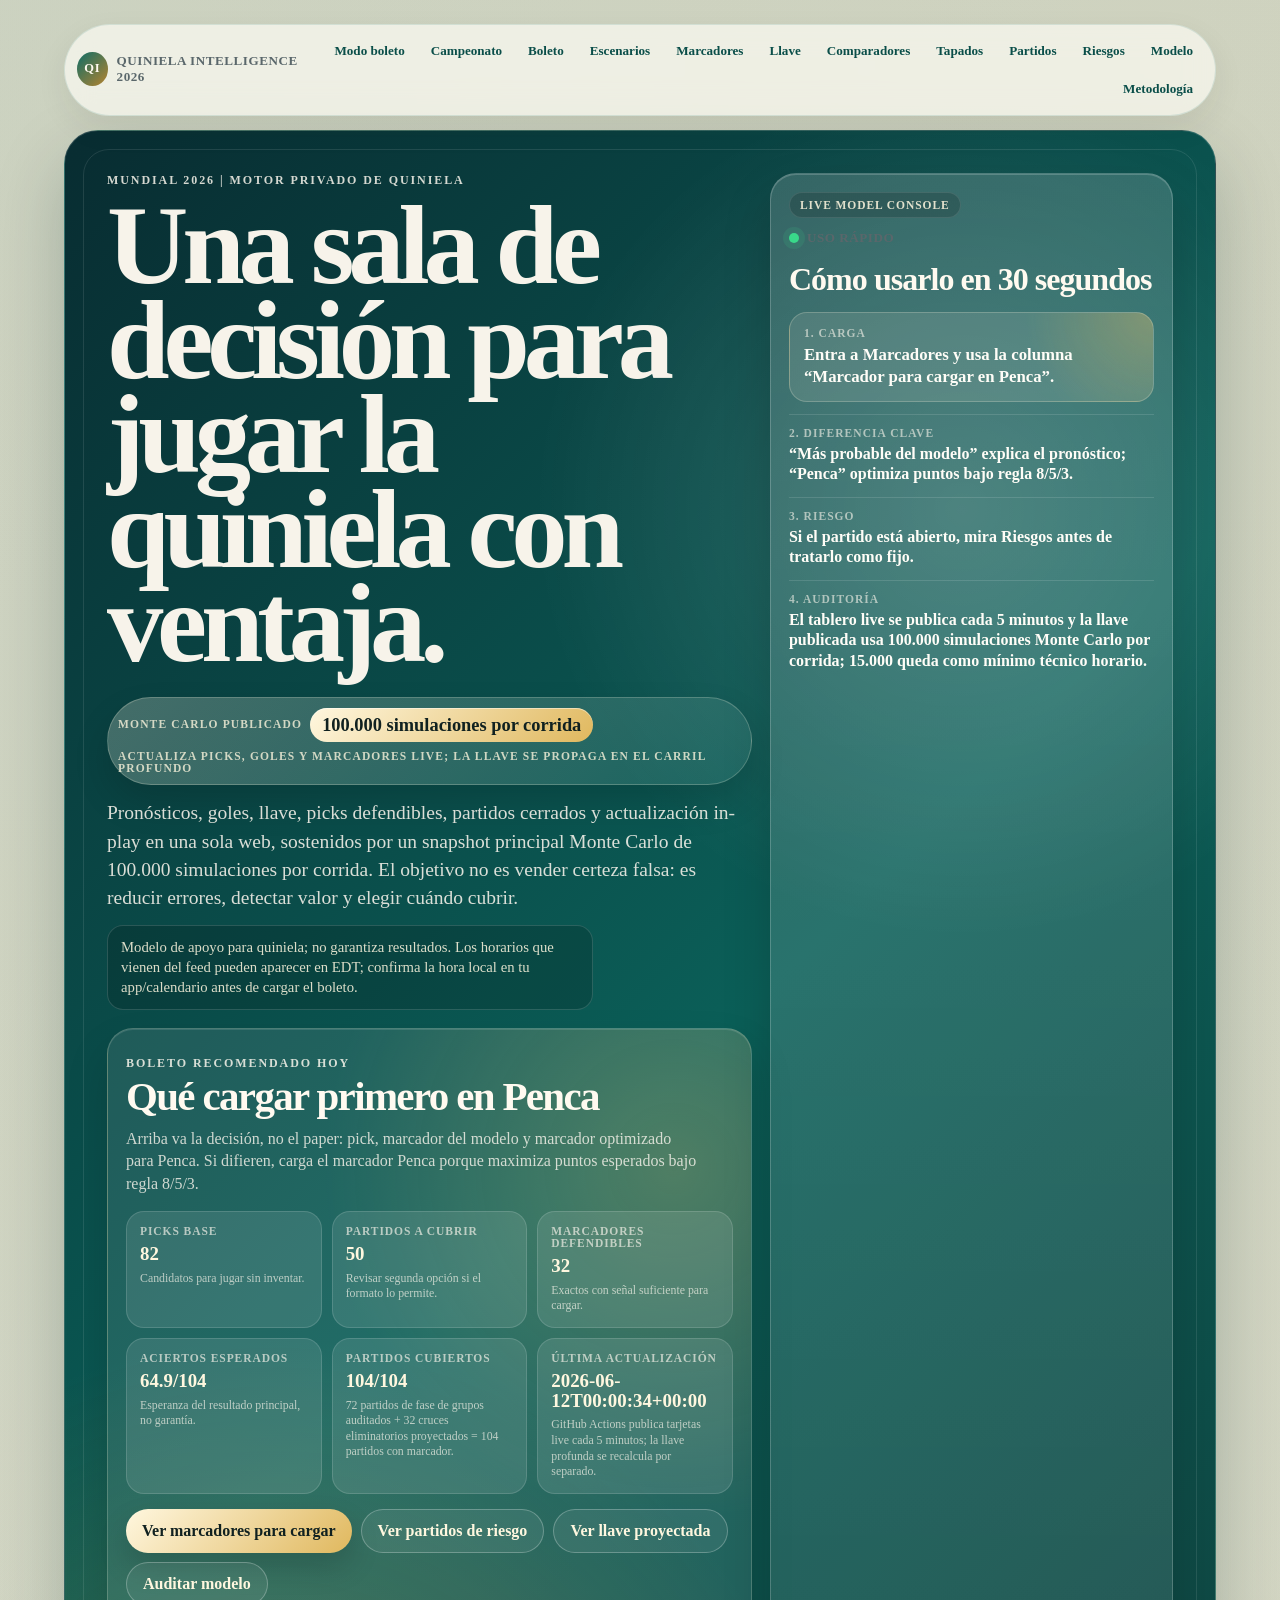
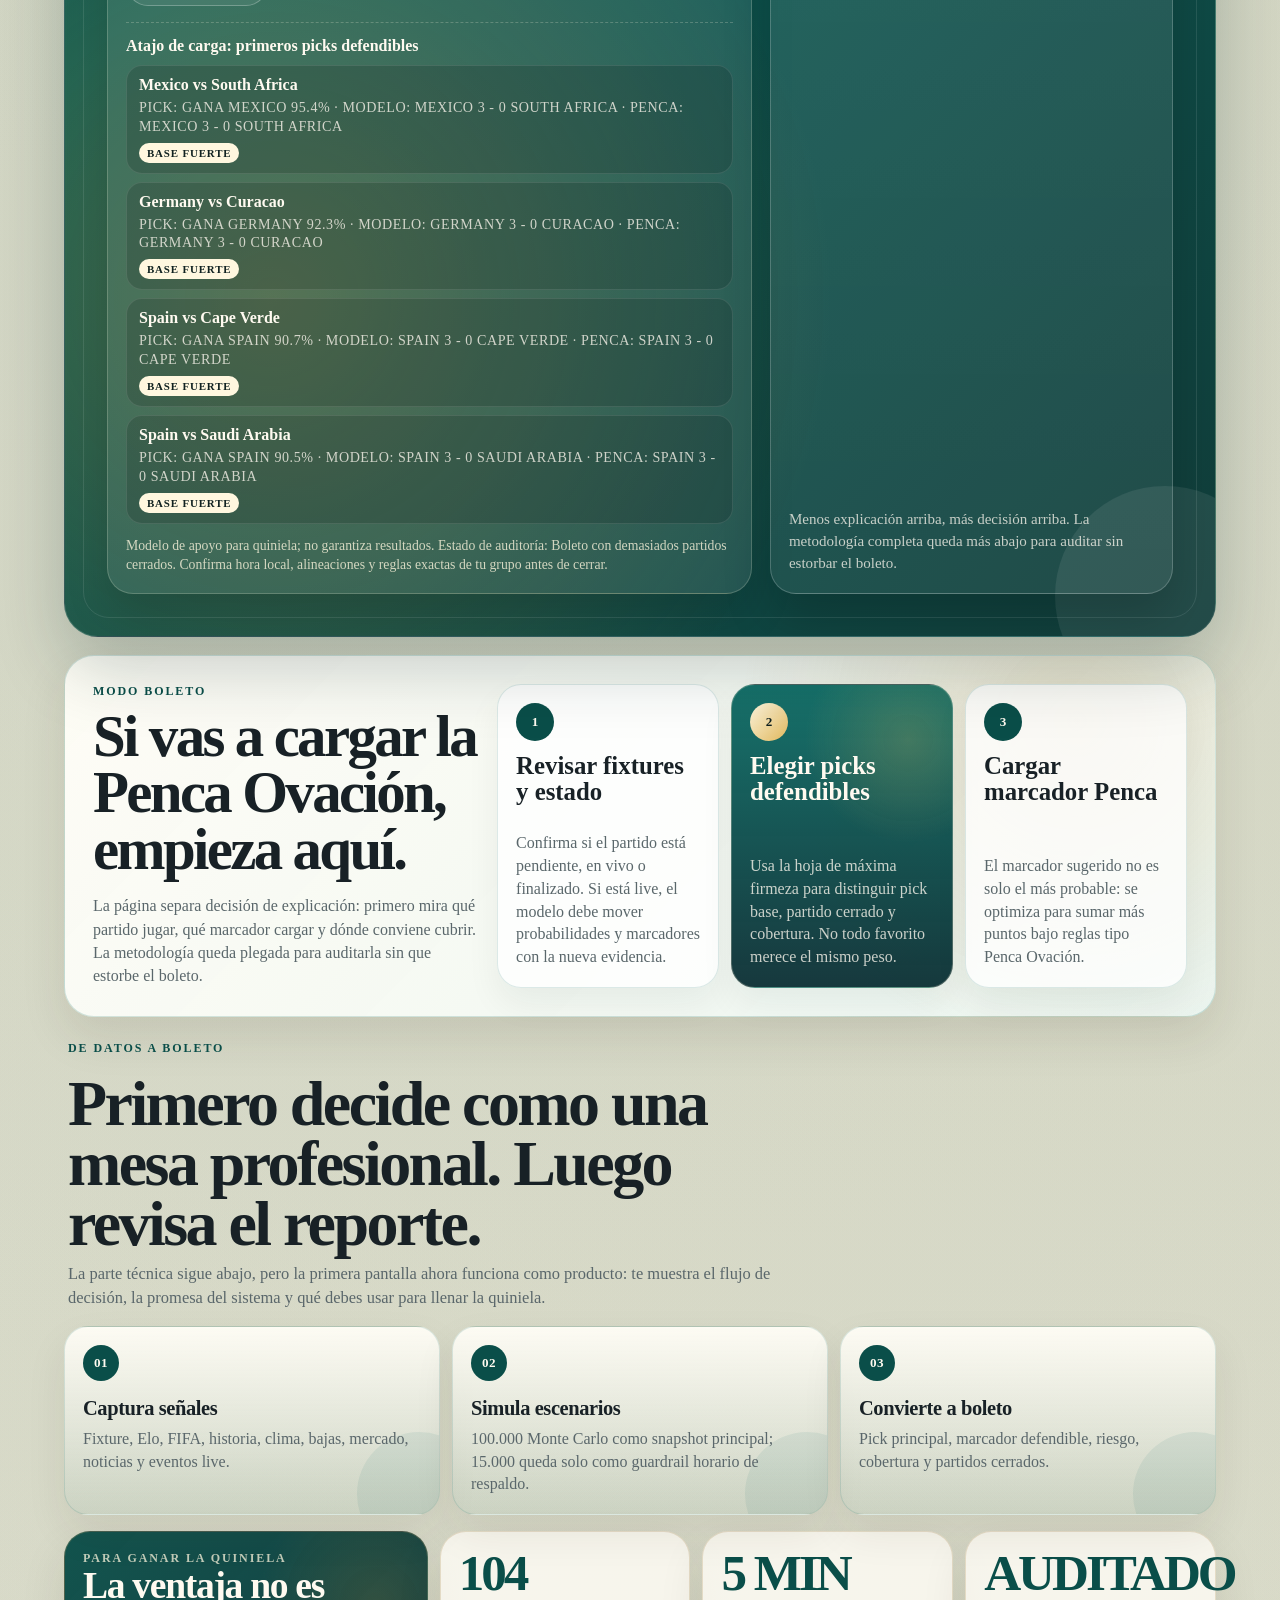
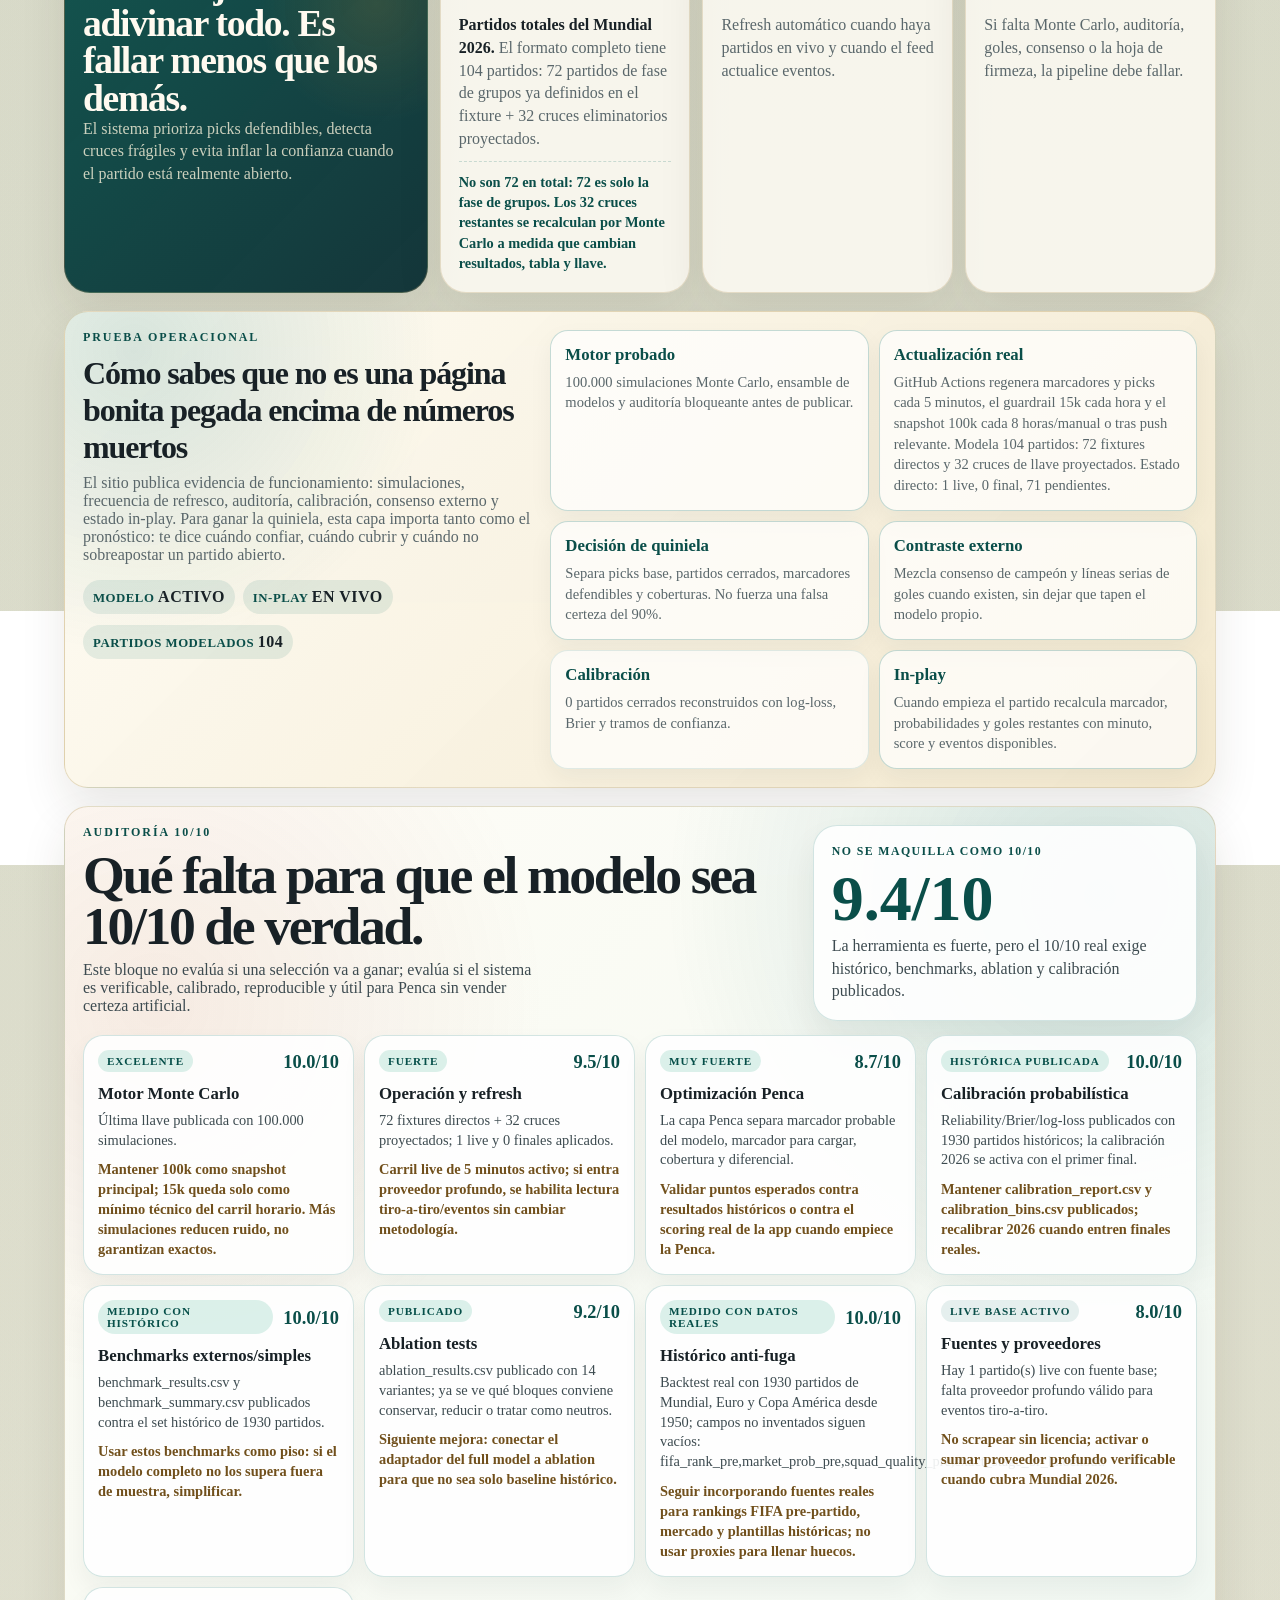
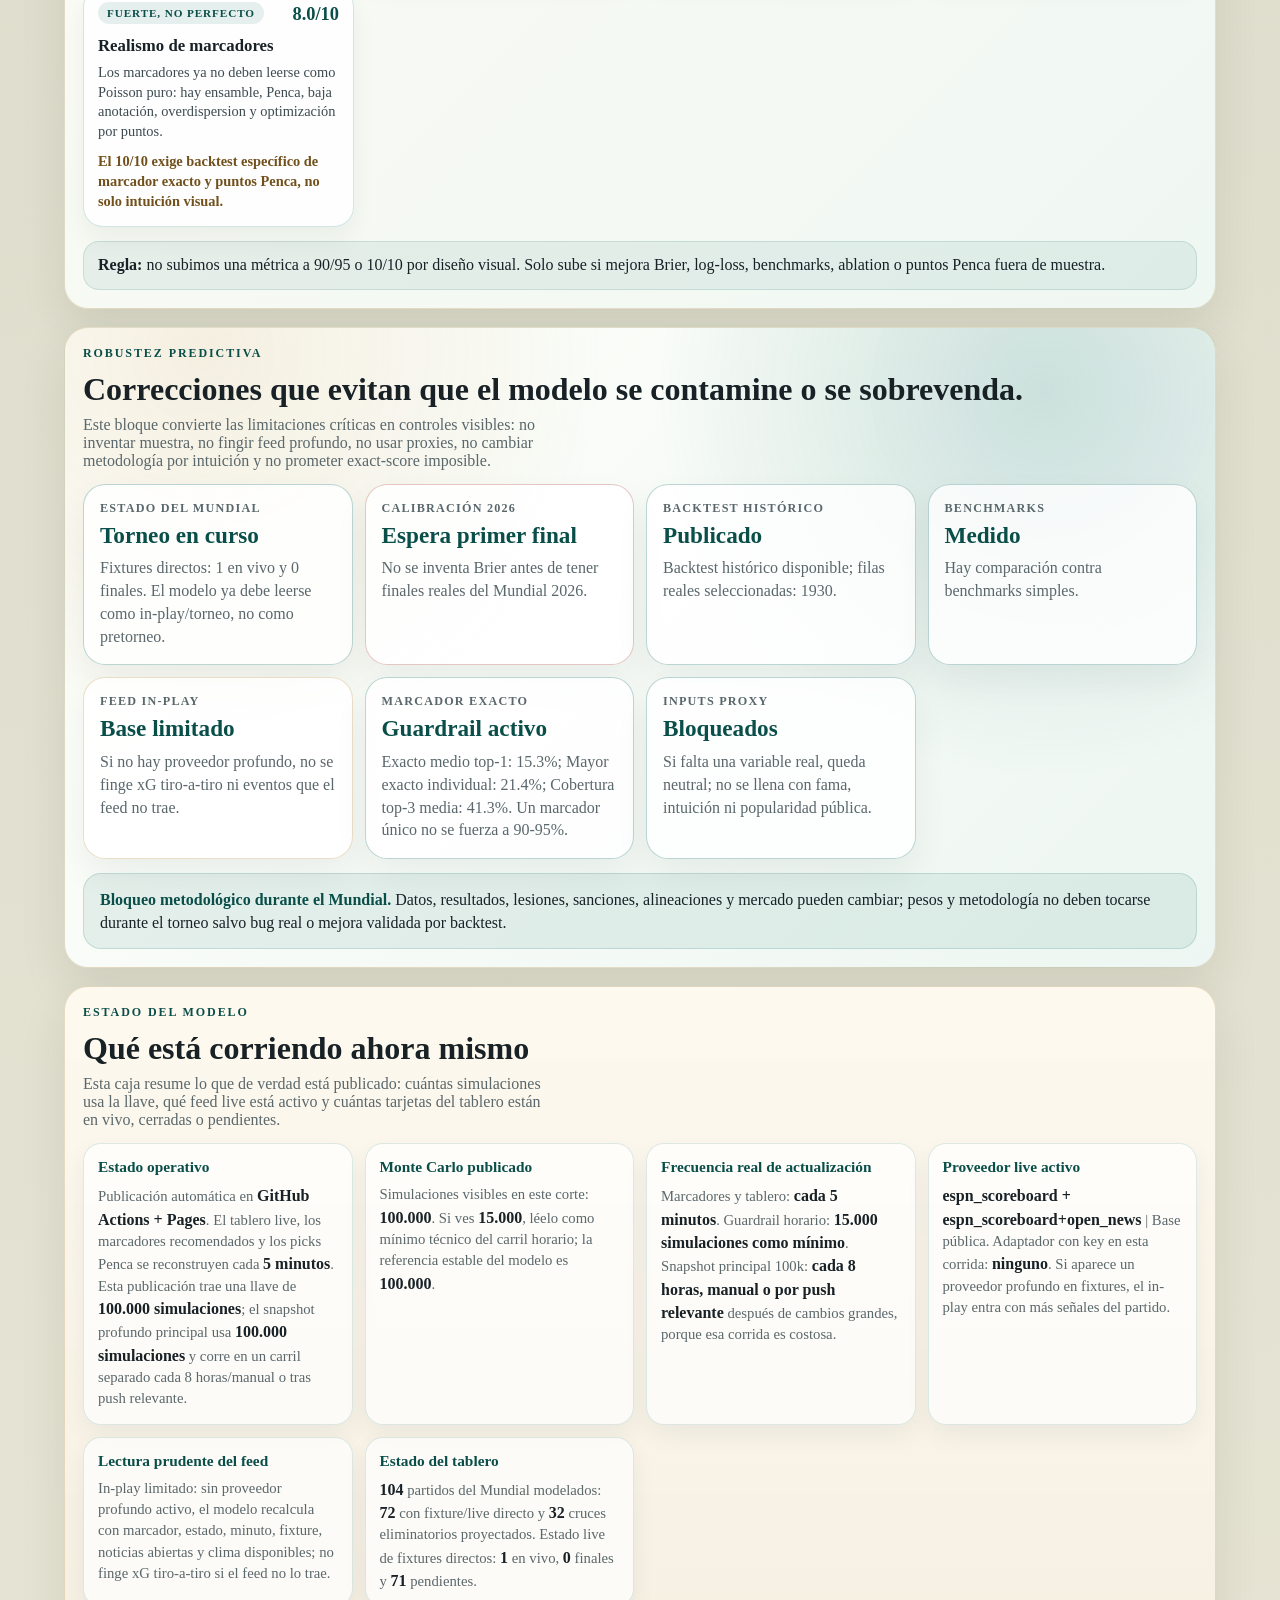
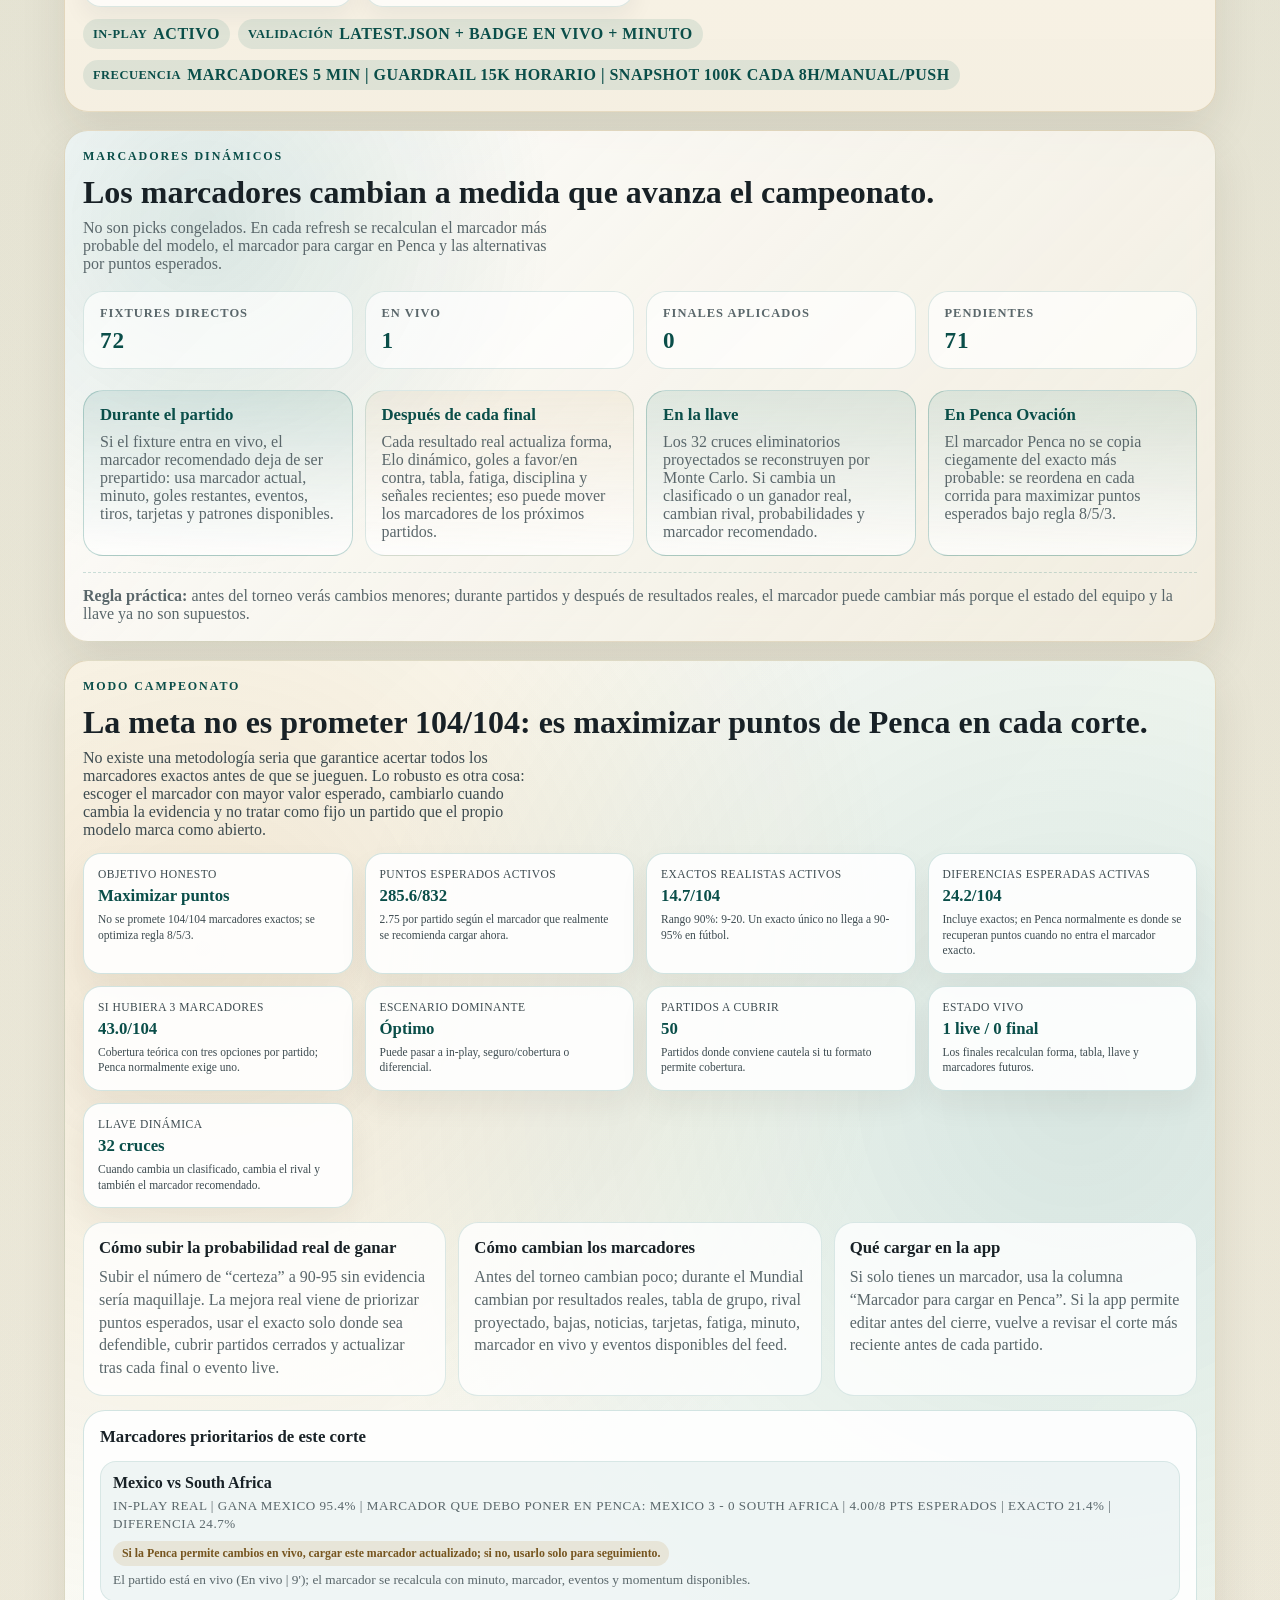
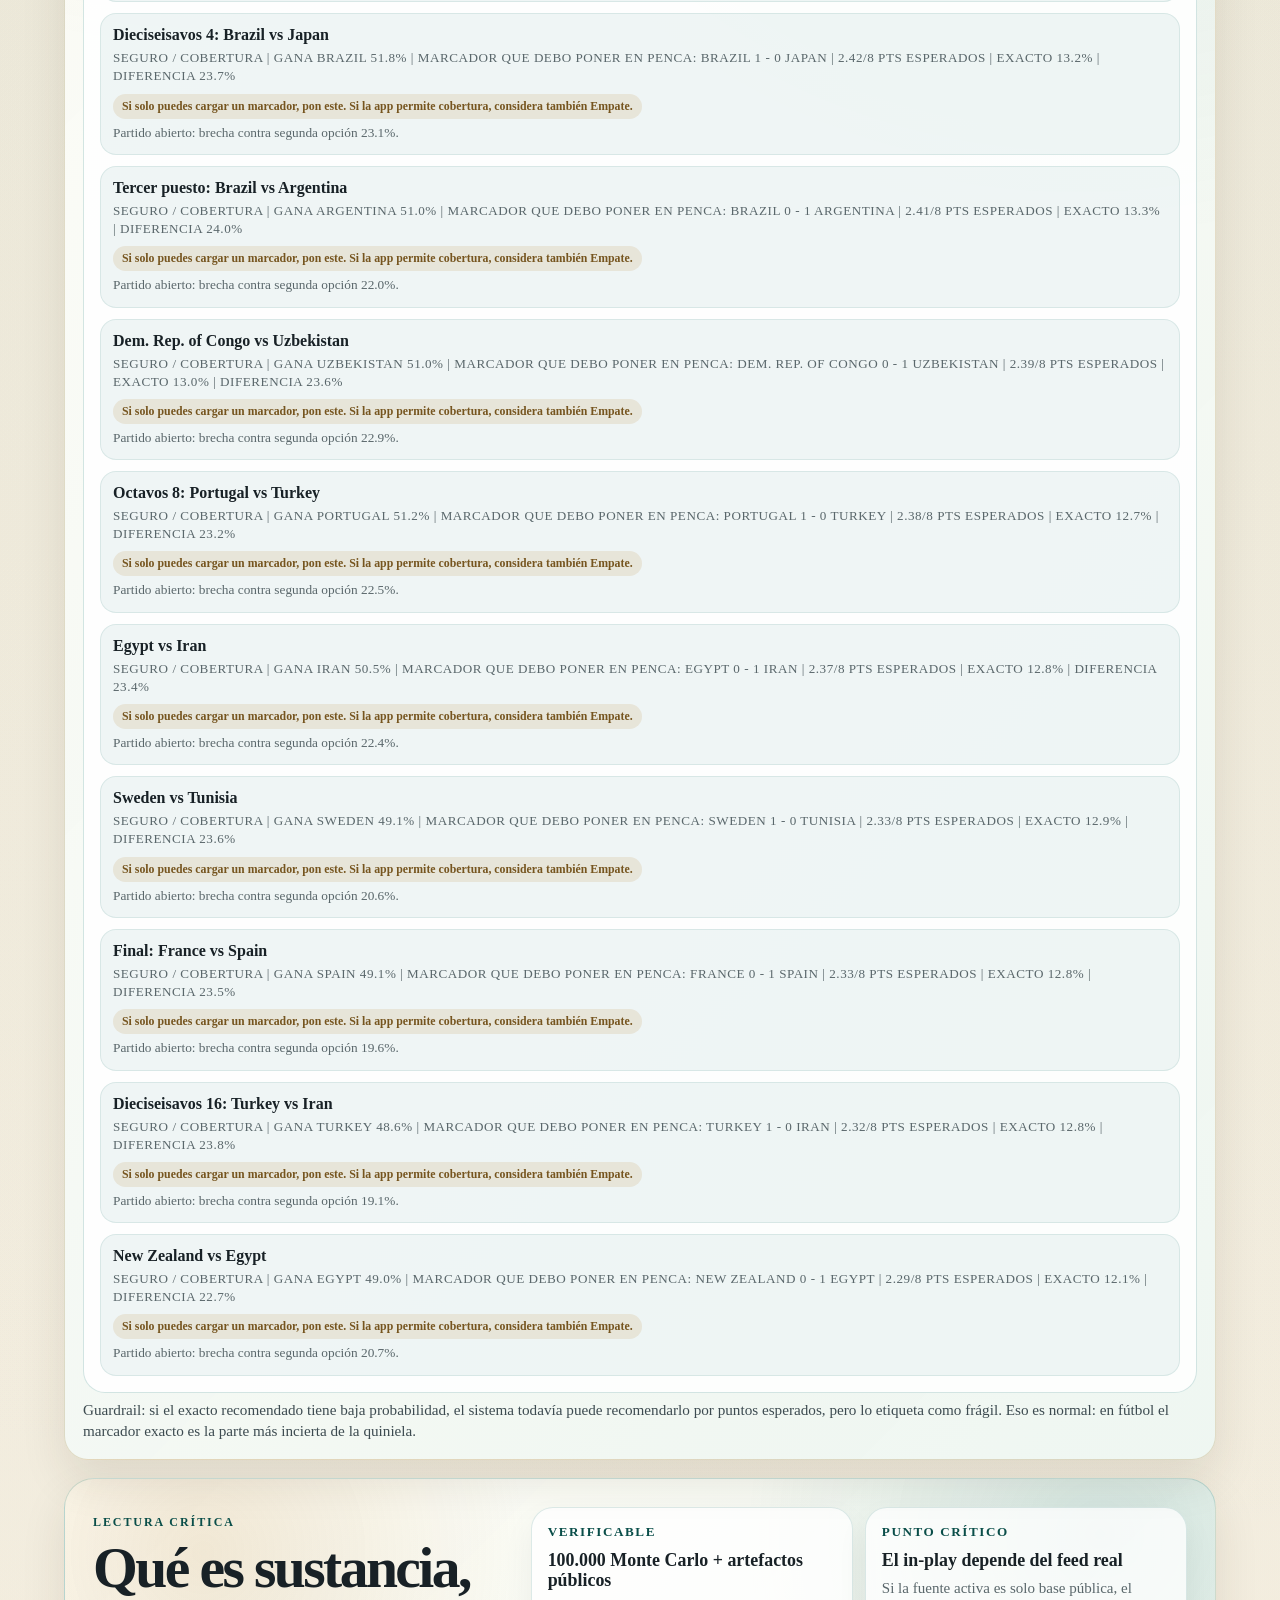
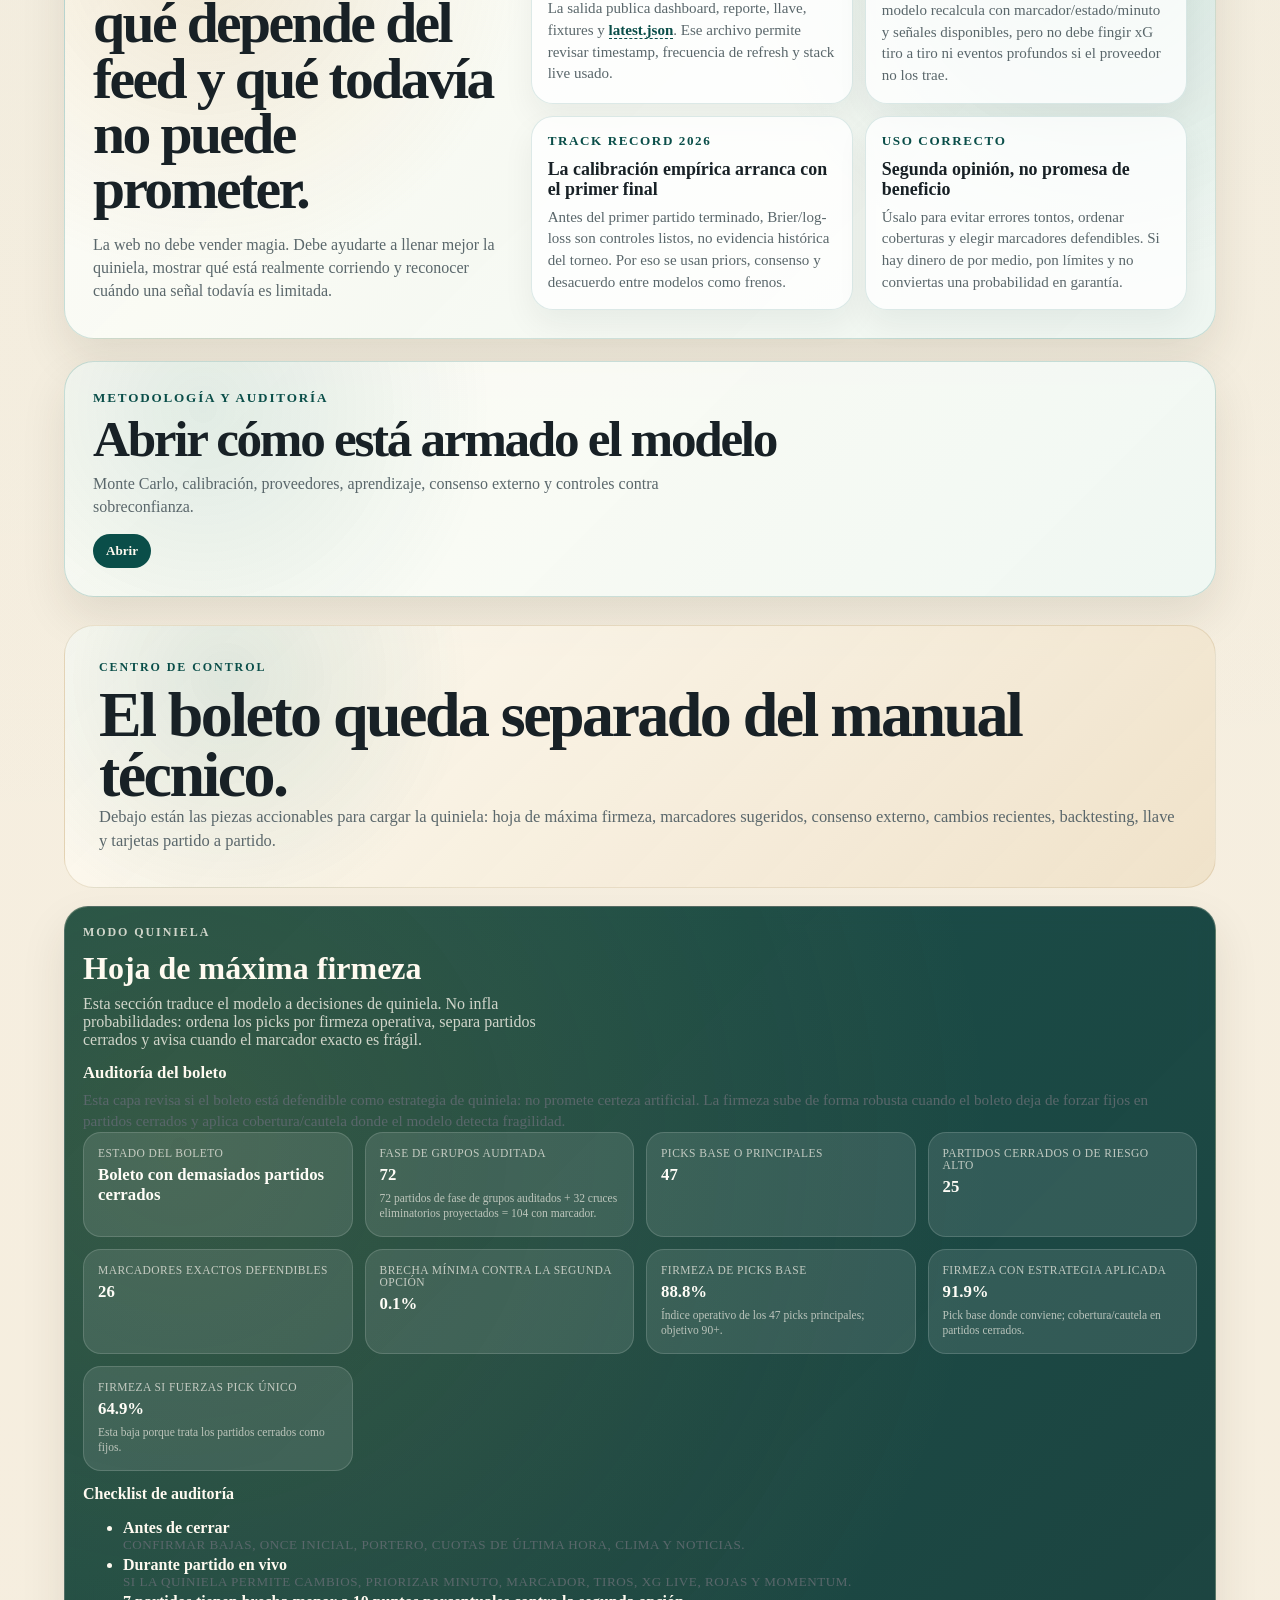
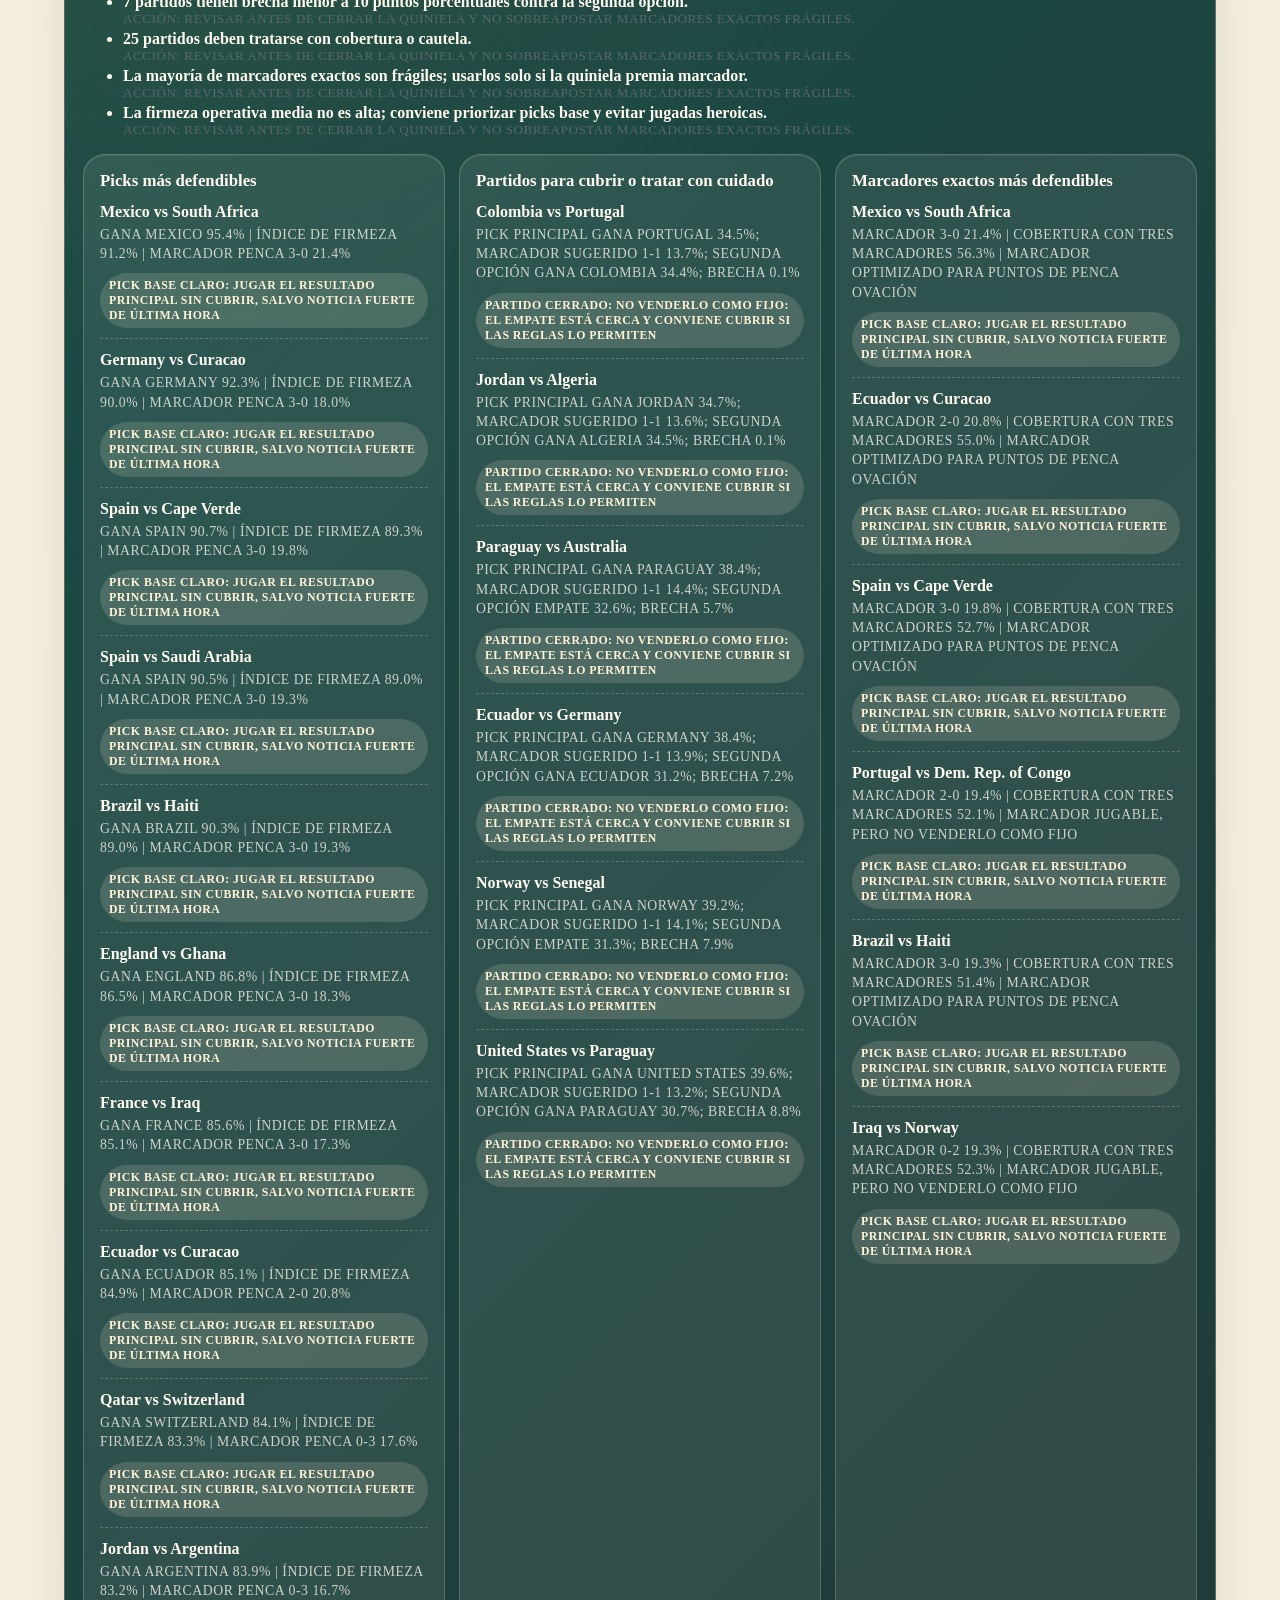
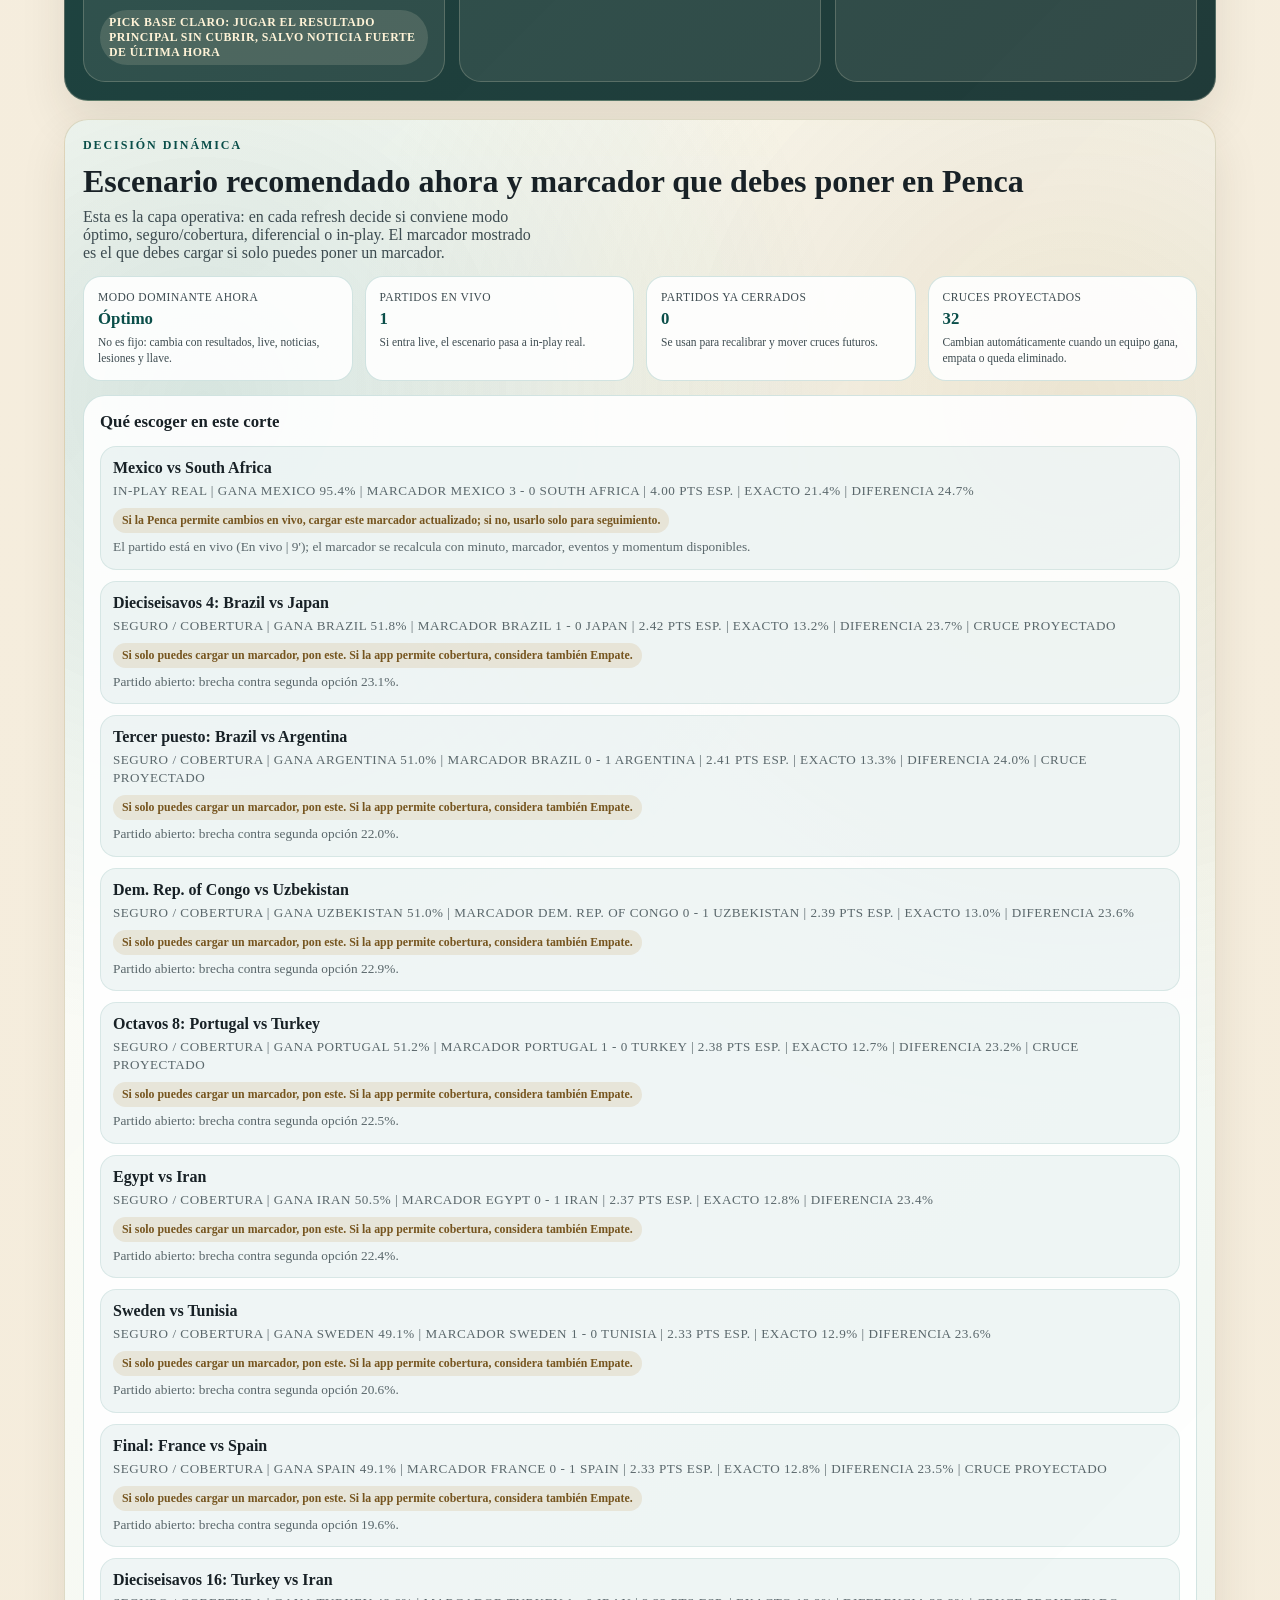
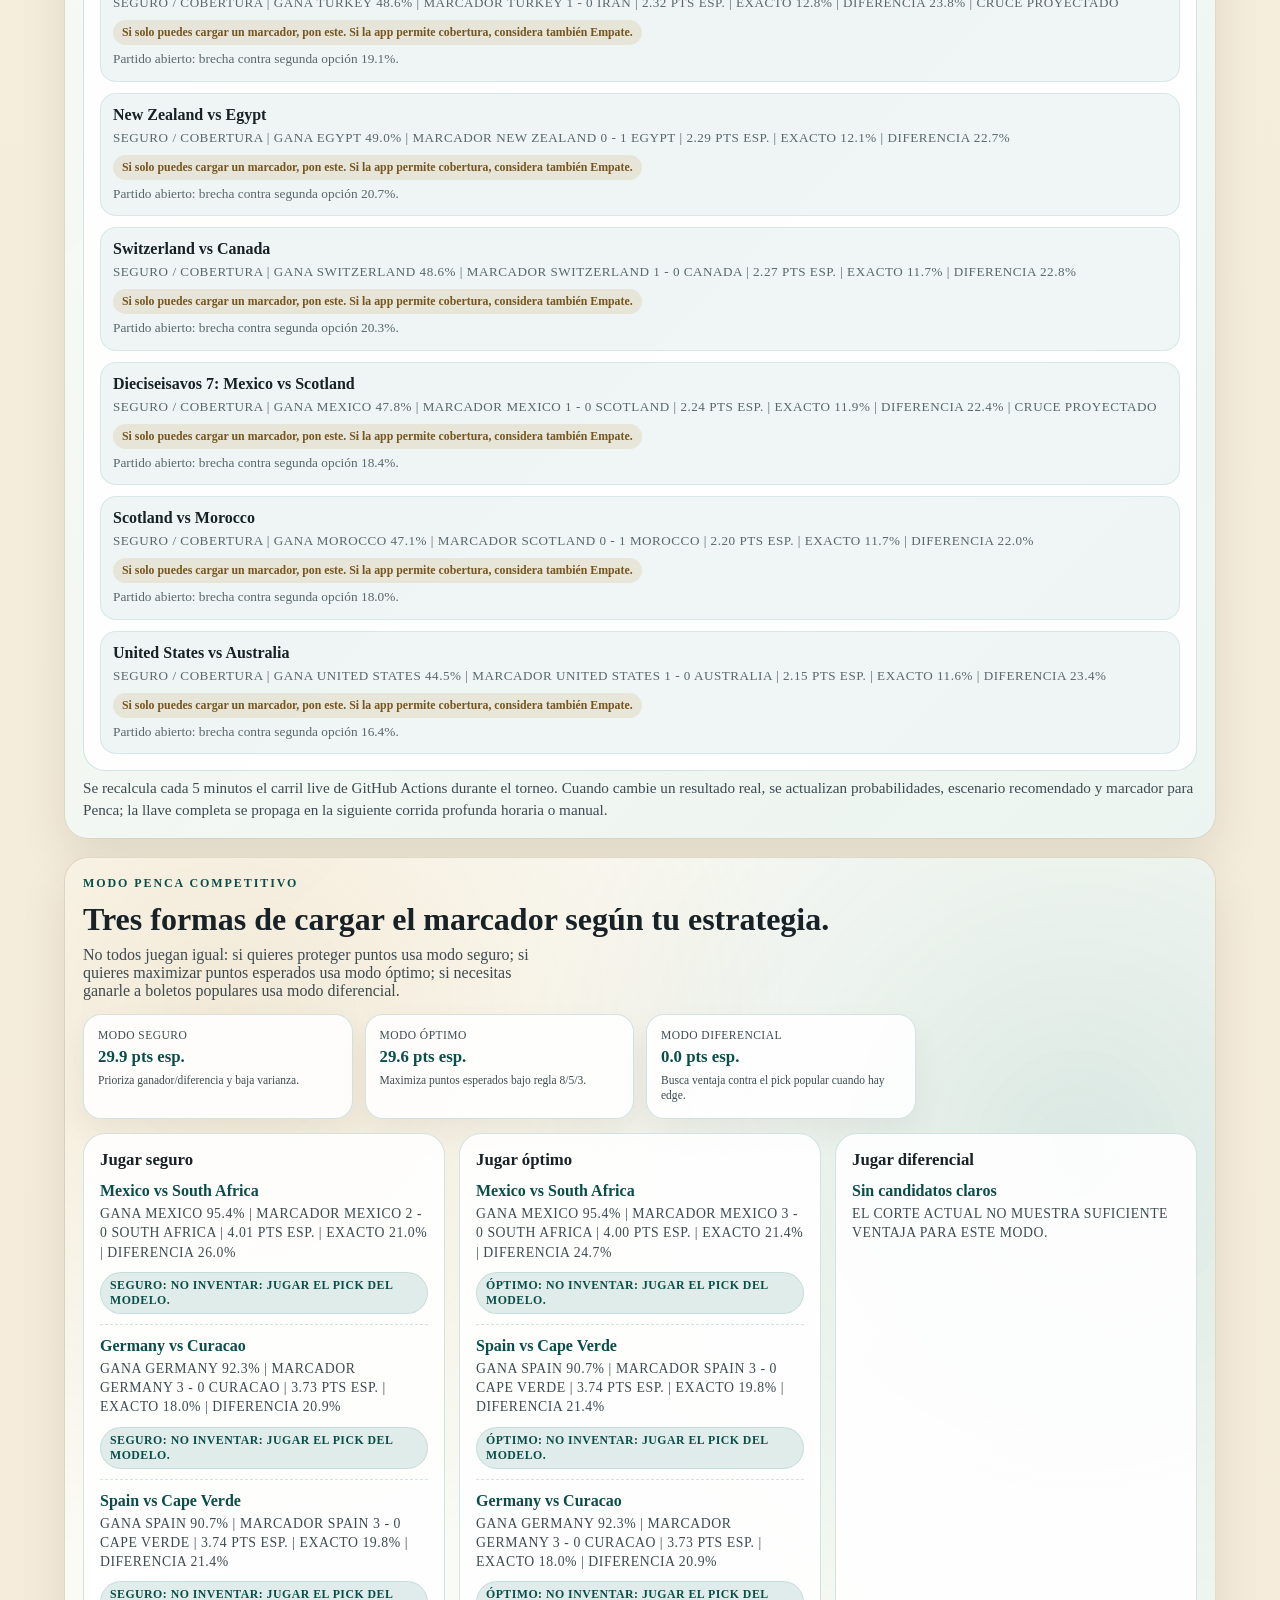
==== mundial_2026/dashboard_actual_2026.html @ 9509516a "Publica evidencia de auditoria y calibracion" ====
<!doctype html>
<html lang="es">
<head>
  <meta charset="utf-8">
  <meta name="viewport" content="width=device-width, initial-scale=1">
  <meta name="dashboard-updated-at" content="2026-06-12T00:00:34+00:00">
  <title>Quiniela Intelligence 2026</title>
  <style>:root {
  --bg: #f4efe2;
  --panel: rgba(255, 253, 246, 0.92);
  --panel-strong: #fffaf0;
  --ink: #182126;
  --muted: #5a676b;
  --line: rgba(184, 160, 109, 0.34);
  --accent: #0f6d66;
  --accent-dark: #0a4e49;
  --accent-soft: rgba(15, 109, 102, 0.10);
  --gold: #b5832f;
  --gold-soft: rgba(181, 131, 47, 0.12);
  --rose: #b0473c;
  --shadow: 0 20px 45px rgba(49, 40, 23, 0.10);
}
* { box-sizing: border-box; }
body {
  margin: 0;
  font-family: "Iowan Old Style", "Palatino Linotype", "Book Antiqua", Georgia, serif;
  color: var(--ink);
  background:
    radial-gradient(circle at top left, rgba(15,109,102,0.16), transparent 24%),
    radial-gradient(circle at top right, rgba(181,131,47,0.14), transparent 22%),
    linear-gradient(180deg, #f8f3e8 0%, #eedfc4 100%);
}
main {
  max-width: 1180px;
  margin: 0 auto;
  padding: 24px 14px 56px;
}
h1, h2, h3, h4 { margin: 0; }
h1 { font-size: clamp(2.2rem, 5vw, 3.6rem); line-height: 0.95; margin-bottom: 10px; }
h2 { font-size: clamp(1.4rem, 3vw, 2rem); }
h3 { font-size: 1.05rem; }
.landing-nav {
  position: sticky;
  top: 12px;
  z-index: 30;
  display: flex;
  justify-content: space-between;
  align-items: center;
  gap: 16px;
  margin-bottom: 14px;
  padding: 10px 12px;
  border: 1px solid rgba(15,109,102,0.12);
  border-radius: 999px;
  background: rgba(255,253,246,0.66);
  box-shadow: 0 12px 32px rgba(49, 40, 23, 0.07);
  backdrop-filter: blur(14px);
}
.brand {
  display: inline-flex;
  align-items: center;
  gap: 9px;
  color: var(--ink);
  font-weight: 900;
  text-decoration: none;
}
.brand-mark {
  display: inline-grid;
  place-items: center;
  width: 34px;
  height: 34px;
  border-radius: 50%;
  color: #fffaf0;
  background: linear-gradient(135deg, var(--accent), var(--gold));
  font-size: 0.78rem;
  letter-spacing: 0.06em;
}
.landing-nav nav {
  display: flex;
  align-items: center;
  gap: 6px;
  flex-wrap: wrap;
  justify-content: flex-end;
}
.landing-nav nav a {
  color: var(--accent-dark);
  text-decoration: none;
  font-size: 0.82rem;
  font-weight: 800;
  border-radius: 999px;
  padding: 8px 10px;
}
.landing-nav nav a:hover {
  background: rgba(15,109,102,0.10);
}
#estado,
#campeonato,
#modelo,
#metodologia,
#lectura-critica,
#boleto,
#escenarios,
#marcadores,
#llave,
#comparadores,
#tapados,
#partidos,
#riesgos {
  scroll-margin-top: 92px;
}
.lede { color: var(--muted); margin: 0; max-width: 60ch; font-size: 1.02rem; }
.lede-tight { color: var(--muted); margin: 8px 0 0; max-width: 58ch; }
.eyebrow {
  margin: 0 0 10px;
  color: var(--accent-dark);
  text-transform: uppercase;
  letter-spacing: 0.16em;
  font-size: 0.75rem;
  font-weight: 700;
}
.panel {
  background: var(--panel);
  border: 1px solid var(--line);
  backdrop-filter: blur(12px);
  border-radius: 24px;
  padding: 18px;
  box-shadow: var(--shadow);
  margin-bottom: 18px;
}
.hero {
  position: relative;
  overflow: hidden;
  background:
    linear-gradient(135deg, rgba(15, 109, 102, 0.94), rgba(10, 78, 73, 0.92)),
    linear-gradient(180deg, #0f6d66 0%, #0a4e49 100%);
  color: #f7f3ea;
  padding: 26px 22px;
}
.landing-hero {
  border-radius: 34px;
  padding: clamp(24px, 4vw, 42px);
  min-height: min(780px, calc(100vh - 130px));
  display: flex;
  align-items: center;
  background:
    radial-gradient(circle at 78% 18%, rgba(255,255,255,0.15), transparent 22%),
    radial-gradient(circle at 18% 84%, rgba(181,131,47,0.34), transparent 28%),
    linear-gradient(135deg, #082c31 0%, #0b5f58 48%, #113c39 100%);
  border: 1px solid rgba(255,255,255,0.16);
  box-shadow: 0 30px 70px rgba(7, 35, 38, 0.22);
}
.hero::after {
  content: "";
  position: absolute;
  inset: auto -60px -70px auto;
  width: 220px;
  height: 220px;
  border-radius: 999px;
  background: rgba(255,255,255,0.08);
}
.landing-hero::before {
  content: "";
  position: absolute;
  inset: 18px;
  border: 1px solid rgba(255,255,255,0.10);
  border-radius: 26px;
  pointer-events: none;
}
.hero .eyebrow,
.hero .lede,
.hero .meta,
.hero .lede-tight {
  color: rgba(247, 243, 234, 0.86);
}
.hero-grid {
  display: grid;
  gap: 18px;
  grid-template-columns: minmax(0, 1.6fr) minmax(280px, 1fr);
  position: relative;
  z-index: 1;
  width: 100%;
}
.hero-copy {
  display: flex;
  flex-direction: column;
  justify-content: center;
}
.landing-hero h1 {
  max-width: 760px;
  font-size: clamp(3.2rem, 8.8vw, 7.2rem);
  letter-spacing: -0.055em;
  line-height: 0.84;
}
.landing-hero .lede {
  max-width: 66ch;
  color: rgba(247, 243, 234, 0.88);
  font-size: clamp(1.03rem, 1.7vw, 1.22rem);
  line-height: 1.45;
}
.mini-disclaimer {
  max-width: 66ch;
  margin: 12px 0 0;
  padding: 11px 13px;
  border-radius: 16px;
  color: rgba(255,247,223,0.86);
  background: rgba(0,0,0,0.16);
  border: 1px solid rgba(255,255,255,0.14);
  line-height: 1.38;
  font-size: 0.92rem;
}
.montecarlo-strip {
  display: flex;
  align-items: center;
  flex-wrap: wrap;
  gap: 8px;
  width: fit-content;
  max-width: 100%;
  margin: 16px 0 14px;
  padding: 10px;
  border-radius: 999px;
  background:
    linear-gradient(135deg, rgba(255,247,223,0.18), rgba(15,109,102,0.18)),
    rgba(255,255,255,0.08);
  border: 1px solid rgba(255,247,223,0.22);
  box-shadow: 0 18px 36px rgba(0,0,0,0.14);
}
.montecarlo-strip span,
.montecarlo-strip em {
  color: rgba(255,247,223,0.78);
  font-size: 0.72rem;
  font-style: normal;
  font-weight: 900;
  letter-spacing: 0.10em;
  text-transform: uppercase;
}
.montecarlo-strip strong {
  border-radius: 999px;
  padding: 8px 12px;
  color: #102120;
  background: linear-gradient(135deg, #fff7df, #e0b85e);
  font-size: clamp(0.94rem, 1.7vw, 1.15rem);
  line-height: 1;
  box-shadow: inset 0 1px 0 rgba(255,255,255,0.45);
}
.hero-actions {
  display: flex;
  flex-wrap: wrap;
  gap: 10px;
  margin-top: 20px;
}
.primary-action,
.secondary-action {
  display: inline-flex;
  align-items: center;
  justify-content: center;
  border-radius: 999px;
  padding: 12px 16px;
  font-weight: 900;
  text-decoration: none;
}
.primary-action {
  color: #102120;
  background: linear-gradient(135deg, #fff7df, #e0b85e);
  box-shadow: 0 14px 30px rgba(0,0,0,0.16);
}
.secondary-action {
  color: #fff7df;
  border: 1px solid rgba(255,255,255,0.26);
  background: rgba(255,255,255,0.07);
}
.summary-grid {
  display: grid;
  gap: 12px;
  grid-template-columns: repeat(2, minmax(0, 1fr));
  margin-top: 18px;
}
.summary-tile {
  background: rgba(255,255,255,0.10);
  border: 1px solid rgba(255,255,255,0.15);
  border-radius: 18px;
  padding: 14px;
}
.summary-tile span {
  color: rgba(247, 243, 234, 0.72);
  font-size: 0.72rem;
  margin-bottom: 6px;
}
.summary-tile strong {
  font-size: 1.05rem;
  color: #fffdf7;
}
.summary-tile small {
  display: block;
  margin-top: 6px;
  color: rgba(247, 243, 234, 0.68);
  font-size: 0.72rem;
  line-height: 1.35;
}
.ticket-snapshot {
  margin-top: 18px;
  border-radius: 26px;
  padding: 18px;
  background:
    radial-gradient(circle at 88% 12%, rgba(224,184,94,0.24), transparent 30%),
    rgba(255,255,255,0.09);
  border: 1px solid rgba(255,247,223,0.20);
  box-shadow: inset 0 1px 0 rgba(255,255,255,0.12), 0 22px 44px rgba(0,0,0,0.14);
}
.ticket-snapshot-head h2 {
  color: #fffaf0;
  letter-spacing: -0.04em;
  font-size: clamp(1.8rem, 3.2vw, 3rem);
}
.ticket-snapshot-head p {
  max-width: 72ch;
  margin: 8px 0 0;
  color: rgba(247,243,234,0.82);
  line-height: 1.42;
}
.ticket-snapshot-grid {
  display: grid;
  gap: 10px;
  grid-template-columns: repeat(3, minmax(0, 1fr));
  margin-top: 15px;
}
.snapshot-tile {
  min-height: 112px;
  border-radius: 18px;
  padding: 13px;
  background: rgba(255,255,255,0.10);
  border: 1px solid rgba(255,255,255,0.14);
}
.snapshot-tile span {
  display: block;
  color: rgba(247,243,234,0.68);
  font-size: 0.72rem;
  font-weight: 900;
  letter-spacing: 0.08em;
  text-transform: uppercase;
  margin-bottom: 7px;
}
.snapshot-tile strong {
  display: block;
  color: #fff7df;
  font-size: 1.18rem;
  line-height: 1.05;
}
.snapshot-tile small {
  display: block;
  margin-top: 7px;
  color: rgba(247,243,234,0.70);
  font-size: 0.74rem;
  line-height: 1.32;
}
.ticket-snapshot-actions {
  display: flex;
  flex-wrap: wrap;
  gap: 9px;
  margin-top: 15px;
}
.ticket-snapshot-list {
  margin-top: 16px;
  padding-top: 14px;
  border-top: 1px dashed rgba(255,247,223,0.22);
}
.ticket-snapshot-list h3 {
  color: #fffaf0;
  font-size: 1rem;
}
.ticket-snapshot-list ul {
  list-style: none;
  padding: 0;
  margin: 10px 0 0;
  display: grid;
  gap: 8px;
}
.ticket-snapshot-list li {
  display: grid;
  gap: 4px;
  padding: 10px 12px;
  border-radius: 16px;
  background: rgba(0,0,0,0.14);
  border: 1px solid rgba(255,255,255,0.10);
}
.ticket-snapshot-list li strong {
  color: #fffaf0;
}
.ticket-snapshot-list li span {
  color: rgba(247,243,234,0.80);
  line-height: 1.34;
  font-size: 0.88rem;
}
.ticket-snapshot-list li em {
  width: fit-content;
  border-radius: 999px;
  padding: 4px 8px;
  color: #102120;
  background: #fff7df;
  font-style: normal;
  font-size: 0.68rem;
  font-weight: 900;
  letter-spacing: 0.08em;
  text-transform: uppercase;
}
.ticket-snapshot-note {
  margin: 13px 0 0;
  color: rgba(255,247,223,0.78);
  line-height: 1.38;
  font-size: 0.86rem;
}
.hero-command-center {
  align-self: stretch;
  display: flex;
  flex-direction: column;
  gap: 12px;
  border-radius: 26px;
  padding: 18px;
  background:
    linear-gradient(180deg, rgba(255,255,255,0.16), rgba(255,255,255,0.07));
  border: 1px solid rgba(255,255,255,0.20);
  box-shadow: inset 0 1px 0 rgba(255,255,255,0.18), 0 24px 48px rgba(0,0,0,0.18);
}
.hero-command-center::before {
  content: "Live model console";
  display: block;
  width: fit-content;
  border-radius: 999px;
  padding: 6px 10px;
  color: rgba(255,247,223,0.86);
  background: rgba(0,0,0,0.16);
  border: 1px solid rgba(255,255,255,0.10);
  font-size: 0.72rem;
  font-weight: 900;
  letter-spacing: 0.08em;
  text-transform: uppercase;
}
.command-topline {
  display: inline-flex;
  align-items: center;
  gap: 8px;
  color: rgba(247,243,234,0.78);
  font-size: 0.76rem;
  font-weight: 900;
  letter-spacing: 0.10em;
  text-transform: uppercase;
}
.live-dot {
  width: 10px;
  height: 10px;
  border-radius: 50%;
  background: #39d98a;
  box-shadow: 0 0 0 6px rgba(57,217,138,0.12);
}
.hero-command-center h2 {
  color: #fffaf0;
  letter-spacing: -0.03em;
}
.command-metric {
  border-top: 1px solid rgba(255,255,255,0.12);
  padding-top: 12px;
}
.command-metric-highlight {
  margin-top: 2px;
  padding: 14px;
  border-top: 0;
  border-radius: 18px;
  background:
    radial-gradient(circle at top right, rgba(224,184,94,0.34), transparent 34%),
    rgba(255,247,223,0.11);
  border: 1px solid rgba(255,247,223,0.22);
}
.command-metric-highlight span {
  color: rgba(255,247,223,0.82);
}
.command-metric-highlight strong {
  color: #fff7df;
  font-size: 1.05rem;
}
.command-metric span {
  display: block;
  color: rgba(247,243,234,0.62);
  font-size: 0.72rem;
  font-weight: 900;
  letter-spacing: 0.09em;
  text-transform: uppercase;
  margin-bottom: 5px;
}
.command-metric strong {
  color: #fffdf7;
  line-height: 1.28;
}
.command-note {
  margin: auto 0 0;
  color: rgba(247,243,234,0.78);
  line-height: 1.45;
  font-size: 0.94rem;
}
.hero-notes {
  display: grid;
  gap: 12px;
}
.landing-showcase {
  margin: 18px 0;
  display: grid;
  gap: 16px;
}
.ticket-mode-panel {
  margin: 18px 0;
  display: grid;
  gap: 16px;
  grid-template-columns: minmax(260px, 0.72fr) minmax(0, 1.28fr);
  align-items: stretch;
  padding: clamp(18px, 3vw, 28px);
  border-radius: 30px;
  background:
    radial-gradient(circle at 88% 18%, rgba(181,131,47,0.20), transparent 32%),
    linear-gradient(135deg, rgba(255,253,246,0.98), rgba(236,247,243,0.95));
  border: 1px solid rgba(15,109,102,0.18);
  box-shadow: var(--shadow);
}
.ticket-mode-copy {
  display: flex;
  flex-direction: column;
  justify-content: center;
}
.ticket-mode-copy h2 {
  letter-spacing: -0.045em;
  line-height: 0.96;
  font-size: clamp(2rem, 4.6vw, 4.4rem);
}
.ticket-mode-copy p:last-child {
  color: var(--muted);
  line-height: 1.46;
  margin-bottom: 0;
}
.ticket-mode-grid {
  display: grid;
  gap: 12px;
  grid-template-columns: repeat(3, minmax(0, 1fr));
}
.ticket-step {
  min-height: 230px;
  display: flex;
  flex-direction: column;
  gap: 12px;
  border-radius: 24px;
  padding: 18px;
  text-decoration: none;
  color: var(--ink);
  background: rgba(255,255,255,0.78);
  border: 1px solid rgba(15,109,102,0.14);
  box-shadow: 0 16px 34px rgba(20, 42, 38, 0.06);
  transition: transform 160ms ease, box-shadow 160ms ease, border-color 160ms ease;
}
.ticket-step:hover {
  transform: translateY(-2px);
  border-color: rgba(15,109,102,0.30);
  box-shadow: 0 22px 44px rgba(20, 42, 38, 0.10);
}
.ticket-step-primary {
  background:
    radial-gradient(circle at 80% 18%, rgba(224,184,94,0.22), transparent 34%),
    linear-gradient(180deg, rgba(15,109,102,0.97), rgba(8,44,49,0.94));
  color: #fffaf0;
  border-color: rgba(255,243,215,0.24);
}
.ticket-step span {
  display: inline-grid;
  place-items: center;
  width: 38px;
  height: 38px;
  border-radius: 999px;
  margin: 0;
  color: #fffaf0;
  background: var(--accent-dark);
  font-weight: 900;
  text-transform: none;
  letter-spacing: 0;
}
.ticket-step-primary span {
  color: #102120;
  background: linear-gradient(135deg, #fff7df, #e0b85e);
}
.ticket-step strong {
  display: block;
  font-size: clamp(1.18rem, 2vw, 1.55rem);
  line-height: 1.05;
}
.ticket-step p {
  margin: auto 0 0;
  color: var(--muted);
  line-height: 1.42;
}
.ticket-step-primary p {
  color: rgba(255,250,240,0.78);
}
.showcase-copy {
  display: grid;
  gap: 8px;
  max-width: 760px;
  padding: 6px 4px 0;
}
.showcase-copy h2,
.dashboard-gateway h2 {
  letter-spacing: -0.04em;
  font-size: clamp(2rem, 5vw, 4.2rem);
  line-height: 0.94;
}
.showcase-copy p:last-child,
.dashboard-gateway p:last-child {
  margin: 0;
  color: var(--muted);
  line-height: 1.45;
  font-size: 1.03rem;
}
.decision-flow {
  display: grid;
  gap: 12px;
  grid-template-columns: repeat(3, minmax(0, 1fr));
}
.decision-flow article {
  position: relative;
  overflow: hidden;
  min-height: 170px;
  border-radius: 24px;
  padding: 18px;
  background:
    linear-gradient(180deg, rgba(255,253,246,0.94), rgba(15,109,102,0.06));
  border: 1px solid rgba(15,109,102,0.14);
  box-shadow: 0 18px 40px rgba(49, 40, 23, 0.08);
}
.decision-flow article::after {
  content: "";
  position: absolute;
  right: -42px;
  bottom: -42px;
  width: 124px;
  height: 124px;
  border-radius: 50%;
  background: rgba(15,109,102,0.08);
}
.decision-flow span {
  display: inline-grid;
  place-items: center;
  width: 36px;
  height: 36px;
  border-radius: 50%;
  color: #fffaf0;
  background: var(--accent-dark);
  font-weight: 900;
  margin-bottom: 16px;
}
.decision-flow strong {
  display: block;
  color: var(--ink);
  font-size: 1.28rem;
  letter-spacing: -0.02em;
}
.decision-flow p {
  position: relative;
  z-index: 1;
  margin: 8px 0 0;
  color: var(--muted);
  line-height: 1.42;
}
.landing-bento {
  display: grid;
  gap: 12px;
  grid-template-columns: 1.45fr repeat(3, minmax(0, 1fr));
}
.bento-card {
  min-height: 172px;
  border-radius: 26px;
  padding: 18px;
  background: rgba(255,253,246,0.78);
  border: 1px solid rgba(184,160,109,0.30);
  box-shadow: var(--shadow);
}
.bento-large {
  background:
    radial-gradient(circle at 86% 20%, rgba(181,131,47,0.18), transparent 28%),
    linear-gradient(135deg, rgba(10,78,73,0.96), rgba(8,44,49,0.94));
  color: #fffaf0;
}
.bento-large .eyebrow {
  color: rgba(255,247,223,0.74);
}
.bento-large h3 {
  font-size: clamp(1.55rem, 3vw, 2.35rem);
  line-height: 1;
  letter-spacing: -0.035em;
}
.bento-large p:last-child {
  color: rgba(255,247,223,0.78);
}
.bento-stat {
  display: block;
  color: var(--accent-dark);
  font-size: clamp(2rem, 4vw, 3.2rem);
  font-weight: 900;
  letter-spacing: -0.06em;
  line-height: 0.9;
  margin-bottom: 18px;
}
.bento-card p {
  margin: 0;
  color: var(--muted);
  line-height: 1.42;
}
.bento-card p strong {
  color: var(--ink);
}
.bento-footnote {
  margin-top: 10px !important;
  padding-top: 10px;
  border-top: 1px dashed rgba(15,109,102,0.20);
  color: var(--accent-dark) !important;
  font-size: 0.90rem;
  font-weight: 800;
}
.dashboard-gateway {
  margin: 28px 0 18px;
  padding: clamp(20px, 4vw, 34px);
  border-radius: 30px;
  background:
    radial-gradient(circle at 14% 20%, rgba(15,109,102,0.12), transparent 24%),
    linear-gradient(135deg, rgba(255,253,246,0.88), rgba(238,223,196,0.80));
  border: 1px solid rgba(184,160,109,0.26);
}
.technical-accordion {
  margin: 22px 0 18px;
  border-radius: 30px;
  border: 1px solid rgba(15,109,102,0.20);
  background:
    radial-gradient(circle at 12% 20%, rgba(15,109,102,0.12), transparent 28%),
    linear-gradient(135deg, rgba(255,253,246,0.95), rgba(239,247,243,0.96));
  box-shadow: var(--shadow);
  overflow: hidden;
}
.technical-accordion > summary {
  display: grid;
  gap: 8px;
  padding: clamp(18px, 3vw, 28px);
  cursor: pointer;
  list-style: none;
}
.technical-accordion > summary::-webkit-details-marker {
  display: none;
}
.technical-accordion > summary::after {
  content: "Abrir";
  justify-self: start;
  width: fit-content;
  margin-top: 8px;
  border-radius: 999px;
  padding: 9px 13px;
  color: #fffaf0;
  background: var(--accent-dark);
  font-size: 0.82rem;
  font-weight: 900;
}
.technical-accordion[open] > summary::after {
  content: "Cerrar";
}
.accordion-kicker,
.accordion-subtitle {
  color: var(--muted);
  margin: 0;
}
.accordion-kicker {
  color: var(--accent-dark);
  font-weight: 900;
  letter-spacing: 0.14em;
}
.accordion-title {
  color: var(--ink);
  font-size: clamp(1.7rem, 4vw, 3.4rem);
  line-height: 0.96;
  letter-spacing: -0.045em;
}
.accordion-subtitle {
  max-width: 72ch;
  line-height: 1.45;
  text-transform: none;
  letter-spacing: 0;
  font-size: 1rem;
}
.technical-accordion-body {
  padding: 0 clamp(12px, 2vw, 18px) 12px;
}
.technical-accordion-body > .panel {
  margin-left: 0;
  margin-right: 0;
}
.section-anchor {
  display: block;
  height: 0;
  scroll-margin-top: 92px;
}
.section-collapse {
  margin: 18px 0;
}
.section-collapse > summary {
  display: grid;
  gap: 5px;
  list-style: none;
  cursor: pointer;
  border-radius: 24px;
  padding: 18px;
  background:
    radial-gradient(circle at 88% 16%, rgba(181,131,47,0.12), transparent 28%),
    linear-gradient(135deg, rgba(255,253,246,0.94), rgba(238,247,244,0.95));
  border: 1px solid rgba(15,109,102,0.18);
  box-shadow: var(--shadow);
}
.section-collapse > summary::-webkit-details-marker {
  display: none;
}
.section-collapse > summary span {
  margin: 0;
  color: var(--accent-dark);
  font-weight: 900;
  letter-spacing: 0.12em;
}
.section-collapse > summary strong {
  color: var(--ink);
  font-size: clamp(1.25rem, 2.6vw, 2rem);
  line-height: 1.05;
}
.section-collapse > summary em {
  color: var(--muted);
  font-style: normal;
  line-height: 1.38;
}
.section-collapse > summary::after {
  content: "Abrir detalle";
  width: fit-content;
  margin-top: 8px;
  border-radius: 999px;
  padding: 7px 11px;
  color: #fffaf0;
  background: var(--accent-dark);
  font-size: 0.78rem;
  font-weight: 900;
}
.section-collapse[open] > summary::after {
  content: "Ocultar detalle";
}
.inline-collapse {
  margin-top: 14px;
  padding: 0;
  border-radius: 18px;
  background: linear-gradient(180deg, rgba(15,109,102,0.08), rgba(255,255,255,0.62));
  border: 1px solid rgba(15,109,102,0.16);
}
.inline-collapse > summary {
  display: flex;
  align-items: center;
  justify-content: space-between;
  gap: 12px;
  list-style: none;
  cursor: pointer;
  padding: 13px 14px;
  color: var(--accent-dark);
  font-weight: 900;
}
.inline-collapse > summary::-webkit-details-marker {
  display: none;
}
.inline-collapse > summary::after {
  content: "Abrir";
  border-radius: 999px;
  padding: 5px 9px;
  color: #fffaf0;
  background: var(--accent-dark);
  font-size: 0.72rem;
}
.inline-collapse[open] > summary::after {
  content: "Cerrar";
}
.inline-collapse-body {
  padding: 0 14px 14px;
}
.inline-collapse-body .reason-block {
  margin-top: 0;
}
.critical-reading-panel {
  display: grid;
  gap: 18px;
  grid-template-columns: minmax(260px, 0.78fr) minmax(0, 1.22fr);
  margin: 18px 0;
  padding: clamp(18px, 3vw, 28px);
  border-radius: 30px;
  background:
    radial-gradient(circle at 12% 16%, rgba(181,131,47,0.17), transparent 30%),
    radial-gradient(circle at 90% 12%, rgba(15,109,102,0.14), transparent 32%),
    linear-gradient(135deg, rgba(255,253,246,0.98), rgba(237,245,241,0.96));
  border: 1px solid rgba(15,109,102,0.18);
  box-shadow: var(--shadow);
}
.critical-reading-copy {
  display: flex;
  flex-direction: column;
  justify-content: center;
}
.critical-reading-copy h2 {
  font-size: clamp(1.9rem, 4.5vw, 4rem);
  line-height: 0.96;
  letter-spacing: -0.045em;
}
.critical-reading-copy p:last-child {
  color: var(--muted);
  line-height: 1.46;
  margin-bottom: 0;
}
.critical-grid {
  display: grid;
  gap: 12px;
  grid-template-columns: repeat(2, minmax(0, 1fr));
}
.critical-grid article {
  min-height: 180px;
  border-radius: 22px;
  padding: 16px;
  background: rgba(255,255,255,0.78);
  border: 1px solid rgba(15,109,102,0.14);
  box-shadow: 0 14px 32px rgba(20, 42, 38, 0.06);
}
.critical-grid span {
  color: var(--accent-dark);
  font-weight: 900;
  letter-spacing: 0.12em;
}
.critical-grid strong {
  display: block;
  margin: 10px 0 8px;
  color: var(--ink);
  font-size: 1.12rem;
  line-height: 1.12;
}
.critical-grid p {
  margin: 0;
  color: var(--muted);
  line-height: 1.44;
  font-size: 0.94rem;
}
.critical-grid a {
  color: var(--accent-dark);
  font-weight: 900;
  text-decoration: none;
  border-bottom: 1px dashed currentColor;
}
.landing-proof {
  background:
    radial-gradient(circle at 6% 8%, rgba(15,109,102,0.16), transparent 26%),
    linear-gradient(135deg, rgba(255,253,246,0.96), rgba(243,232,205,0.98));
}
.proof-layout {
  display: grid;
  gap: 18px;
  grid-template-columns: minmax(260px, 0.82fr) minmax(0, 1.18fr);
  align-items: start;
}
.proof-copy h2 {
  letter-spacing: -0.035em;
  max-width: 560px;
}
.proof-status-row {
  display: flex;
  flex-wrap: wrap;
  gap: 8px;
  margin-top: 16px;
}
.proof-status-row span {
  border-radius: 999px;
  padding: 8px 10px;
  background: rgba(15,109,102,0.10);
  color: var(--accent-dark);
  font-size: 0.80rem;
  font-weight: 800;
}
.proof-status-row strong {
  color: var(--ink);
}
.proof-grid {
  display: grid;
  gap: 10px;
  grid-template-columns: repeat(2, minmax(0, 1fr));
}
.proof-card {
  border-radius: 18px;
  padding: 14px;
  background: rgba(255,255,255,0.70);
  border: 1px solid rgba(15,109,102,0.12);
  box-shadow: 0 10px 24px rgba(12, 41, 45, 0.05);
}
.proof-card.ok {
  border-color: rgba(15,109,102,0.24);
}
.proof-card.warn {
  border-color: rgba(176,71,60,0.28);
}
.proof-card h3 {
  color: var(--accent-dark);
  margin-bottom: 7px;
}
.proof-card p {
  margin: 0;
  color: var(--muted);
  line-height: 1.42;
  font-size: 0.91rem;
}
.quality-audit-panel {
  background:
    radial-gradient(circle at 8% 18%, rgba(176,71,60,0.10), transparent 28%),
    radial-gradient(circle at 90% 8%, rgba(15,109,102,0.16), transparent 30%),
    linear-gradient(135deg, rgba(255,253,246,0.98), rgba(239,247,243,0.98));
}
.quality-audit-hero {
  display: grid;
  gap: 16px;
  grid-template-columns: minmax(0, 1.3fr) minmax(240px, 0.7fr);
  align-items: stretch;
  margin-bottom: 14px;
}
.quality-audit-hero h2 {
  max-width: 760px;
  font-size: clamp(1.9rem, 4.2vw, 3.8rem);
  line-height: 0.96;
  letter-spacing: -0.045em;
}
.quality-audit-score {
  display: flex;
  flex-direction: column;
  justify-content: center;
  gap: 8px;
  border-radius: 24px;
  padding: 18px;
  background:
    radial-gradient(circle at 70% 10%, rgba(181,131,47,0.18), transparent 38%),
    rgba(255,255,255,0.78);
  border: 1px solid rgba(15,109,102,0.16);
  box-shadow: 0 18px 34px rgba(20, 42, 38, 0.07);
}
.quality-audit-score span {
  color: var(--accent-dark);
  font-weight: 900;
  letter-spacing: 0.12em;
  text-transform: uppercase;
  font-size: 0.74rem;
}
.quality-audit-score strong {
  color: var(--ink);
  font-size: clamp(2.3rem, 5vw, 4.2rem);
  line-height: 0.9;
}
.quality-audit-score p {
  margin: 0;
  color: var(--muted);
  line-height: 1.38;
}
.quality-audit-grid {
  display: grid;
  gap: 10px;
  grid-template-columns: repeat(auto-fit, minmax(240px, 1fr));
}
.quality-audit-card {
  border-radius: 20px;
  padding: 14px;
  color: var(--ink);
  background: rgba(255,255,255,0.74);
  border: 1px solid rgba(15,109,102,0.14);
  box-shadow: 0 12px 26px rgba(20, 42, 38, 0.055);
}
.quality-audit-card-top {
  display: flex;
  justify-content: space-between;
  align-items: center;
  gap: 10px;
  margin-bottom: 9px;
}
.quality-audit-card-top strong {
  color: var(--accent-dark);
  font-size: 1.15rem;
}
.quality-audit-card h3 {
  color: var(--ink);
  margin: 0 0 7px;
}
.quality-audit-card p,
.quality-audit-card em {
  display: block;
  margin: 0;
  color: var(--muted);
  line-height: 1.38;
  font-size: 0.90rem;
}
.quality-audit-card em {
  margin-top: 10px;
  color: #71501c;
  font-style: normal;
  font-weight: 800;
}
.quality-audit-footnote {
  margin: 14px 0 0;
  padding: 12px 14px;
  border-radius: 16px;
  color: var(--ink);
  background: rgba(15,109,102,0.08);
  border: 1px solid rgba(15,109,102,0.14);
  line-height: 1.42;
}
.robustness-panel {
  background:
    radial-gradient(circle at 12% 4%, rgba(181,131,47,0.12), transparent 34%),
    radial-gradient(circle at 85% 10%, rgba(15,109,102,0.18), transparent 34%),
    linear-gradient(135deg, rgba(255,255,251,0.98), rgba(237,246,243,0.98));
}
.robustness-grid {
  display: grid;
  gap: 12px;
  grid-template-columns: repeat(auto-fit, minmax(220px, 1fr));
}
.robustness-tile {
  min-height: 160px;
  border-radius: 22px;
  padding: 16px;
  color: var(--ink);
  background: rgba(255,255,255,0.82);
  border: 1px solid rgba(15,109,102,0.16);
  box-shadow: 0 16px 34px rgba(20, 42, 38, 0.06);
}
.robustness-tile.ok {
  border-color: rgba(15,109,102,0.28);
}
.robustness-tile.warn {
  border-color: rgba(176,71,60,0.30);
}
.robustness-tile.neutral {
  border-color: rgba(181,131,47,0.26);
}
.robustness-tile span {
  display: block;
  color: var(--muted);
  font-size: 0.76rem;
  font-weight: 900;
  letter-spacing: 0.10em;
  text-transform: uppercase;
  margin-bottom: 8px;
}
.robustness-tile strong {
  display: block;
  color: var(--accent-dark);
  font-size: 1.45rem;
  line-height: 1.03;
  margin-bottom: 10px;
}
.robustness-tile p {
  margin: 0;
  color: var(--muted);
  line-height: 1.42;
}
.robustness-policy {
  margin-top: 14px;
  border-radius: 18px;
  padding: 14px 16px;
  color: var(--ink);
  background: rgba(15,109,102,0.09);
  border: 1px solid rgba(15,109,102,0.16);
  line-height: 1.45;
}
.robustness-policy strong {
  color: var(--accent-dark);
}
.hero-note {
  background: rgba(255,255,255,0.08);
  border: 1px solid rgba(255,255,255,0.10);
  border-radius: 18px;
  padding: 14px;
}
.hero-note h3 {
  margin-bottom: 8px;
  font-size: 1rem;
}
.hero-note p {
  margin: 0;
  color: rgba(247, 243, 234, 0.84);
  line-height: 1.45;
  font-size: 0.95rem;
}
.runtime-panel {
  background:
    linear-gradient(180deg, rgba(255,250,240,0.96), rgba(245,239,226,0.98));
}
.runtime-grid {
  display: grid;
  gap: 12px;
  grid-template-columns: repeat(4, minmax(0, 1fr));
  margin-bottom: 12px;
}
.runtime-card {
  border: 1px solid rgba(15,109,102,0.14);
  background: rgba(255,255,255,0.68);
  border-radius: 18px;
  padding: 14px;
  box-shadow: 0 10px 24px rgba(12, 41, 45, 0.06);
}
.runtime-card h3 {
  margin-bottom: 8px;
  font-size: 0.96rem;
  color: var(--accent-dark);
}
.runtime-card p {
  margin: 0;
  color: var(--muted);
  line-height: 1.45;
  font-size: 0.92rem;
}
.runtime-card strong {
  color: var(--ink);
}
.runtime-chip-row {
  display: flex;
  flex-wrap: wrap;
  gap: 8px;
}
.runtime-chip {
  display: inline-flex;
  align-items: center;
  gap: 6px;
  border-radius: 999px;
  padding: 6px 10px;
  background: rgba(15,109,102,0.10);
  color: var(--accent-dark);
  font-size: 0.78rem;
  font-weight: 700;
}
.runtime-chip strong {
  color: var(--accent-dark);
}
.panel-head {
  display: flex;
  justify-content: space-between;
  gap: 14px;
  align-items: start;
  margin-bottom: 14px;
}
.meta {
  margin: 6px 0 0;
  color: var(--muted);
  font-size: 0.95rem;
  line-height: 1.4;
}
.badge {
  display: inline-block;
  margin: 0 0 10px;
  padding: 6px 10px;
  border-radius: 999px;
  font-size: 0.78rem;
  font-weight: 700;
  text-transform: uppercase;
  letter-spacing: 0.05em;
  color: #fff;
}
.badge.live { background: #c0392b; }
.badge.final { background: #355c3a; }
.badge.pending { background: #7d6a43; }
.badge.projection { background: #0f6d66; }
.bracket-panel {
  padding-bottom: 22px;
}
.bracket-update-card {
  min-width: 230px;
  border: 1px solid rgba(15,109,102,0.14);
  background: linear-gradient(180deg, rgba(255,255,255,0.78), rgba(15,109,102,0.07));
  border-radius: 18px;
  padding: 12px 14px;
  box-shadow: 0 10px 24px rgba(12, 41, 45, 0.06);
}
.bracket-update-card span {
  margin: 0 0 4px;
  color: var(--muted);
  font-size: 0.70rem;
}
.bracket-update-card strong {
  display: block;
  margin: 0 0 9px;
  color: var(--accent-dark);
  font-size: 0.92rem;
  font-variant-numeric: tabular-nums;
}
.bracket-update-card strong:last-child {
  margin-bottom: 0;
}
.bracket-provider-strip {
  display: flex;
  align-items: center;
  flex-wrap: wrap;
  gap: 9px;
  margin: 12px 0 14px;
  padding: 10px 12px;
  border-radius: 18px;
  background: linear-gradient(135deg, rgba(15,109,102,0.10), rgba(181,131,47,0.10));
  border: 1px solid rgba(15,109,102,0.16);
}
.bracket-provider-strip span,
.bracket-provider-strip strong,
.bracket-provider-strip em {
  display: inline-flex;
  margin: 0;
  border-radius: 999px;
  padding: 6px 9px;
  font-size: 0.74rem;
  line-height: 1.15;
  text-transform: none;
  letter-spacing: 0;
  opacity: 1;
  text-shadow: none;
}
.bracket-provider-strip span {
  color: var(--muted);
  background: rgba(255,255,255,0.64);
}
.bracket-provider-strip strong {
  color: #fffaf0;
  background: var(--accent-dark);
}
.bracket-provider-strip em {
  color: #71501c;
  background: rgba(181,131,47,0.14);
  font-style: normal;
  font-weight: 800;
}
.bracket-shell {
  position: relative;
  overflow-x: auto;
  padding: 8px 4px 12px;
  margin: 0 -4px;
}
.bracket-canvas {
  --bracket-col: 196px;
  --bracket-gap: 18px;
  --bracket-board-width: 1908px;
  --bracket-board-height: 1210px;
  position: relative;
  width: var(--bracket-board-width);
  min-width: var(--bracket-board-width);
  min-height: var(--bracket-board-height);
}
.bracket-svg {
  position: absolute;
  inset: 0;
  width: var(--bracket-board-width);
  height: var(--bracket-board-height);
  pointer-events: none;
  z-index: 0;
  overflow: visible;
}
.bracket-link {
  fill: none;
  stroke: rgba(15, 109, 102, 0.34);
  stroke-width: 3;
  stroke-linecap: round;
  stroke-linejoin: round;
  filter: url(#bracketGlow);
}
.bracket-link-strong {
  stroke: rgba(181, 131, 47, 0.62);
  stroke-width: 3.6;
}
.bracket-link-secondary {
  stroke: rgba(15, 109, 102, 0.20);
  stroke-dasharray: 7 8;
}
.bracket-board {
  position: relative;
  z-index: 1;
  display: grid;
  gap: 18px;
  grid-template-columns: repeat(9, var(--bracket-col));
  width: var(--bracket-board-width);
  min-width: var(--bracket-board-width);
  min-height: var(--bracket-board-height);
  align-items: start;
}
.bracket-column {
  position: relative;
  min-width: 0;
  grid-row: 1;
}
.left-round32 { grid-column: 1; }
.left-round16 { grid-column: 2; }
.left-quarterfinal { grid-column: 3; }
.left-semifinal { grid-column: 4; }
.center-column { grid-column: 5; }
.right-semifinal { grid-column: 6; }
.right-quarterfinal { grid-column: 7; }
.right-round16 { grid-column: 8; }
.right-round32 { grid-column: 9; }
.stage-head {
  margin-bottom: 14px;
  padding: 12px 14px;
  border-radius: 16px;
  background: linear-gradient(180deg, rgba(15,109,102,0.12), rgba(255,255,255,0.72));
  border: 1px solid rgba(15,109,102,0.14);
  box-shadow: 0 10px 24px rgba(12, 41, 45, 0.08);
}
.stage-kicker {
  margin: 0 0 4px;
  color: var(--accent-dark);
  font-size: 0.72rem;
  text-transform: uppercase;
  letter-spacing: 0.08em;
  font-weight: 700;
}
.stage-head h3 {
  margin: 0;
  font-size: 1.05rem;
}
.stage-matches {
  display: flex;
  flex-direction: column;
  position: relative;
}
.left-round32 .stage-matches,
.right-round32 .stage-matches {
  gap: 14px;
}
.left-round16 .stage-matches,
.right-round16 .stage-matches {
  gap: 74px;
  padding-top: 56px;
}
.left-quarterfinal .stage-matches,
.right-quarterfinal .stage-matches {
  gap: 230px;
  padding-top: 158px;
}
.left-semifinal .stage-matches,
.right-semifinal .stage-matches {
  gap: 500px;
  padding-top: 362px;
}
.center-stack {
  display: flex;
  flex-direction: column;
  gap: 232px;
  padding-top: 320px;
}
.center-final .stage-matches,
.center-third_place .stage-matches {
  gap: 20px;
}
.bracket-match {
  min-height: 126px;
  padding: 12px 12px 14px;
  border-radius: 14px;
  background: linear-gradient(180deg, rgba(255,253,246,0.99), rgba(245,239,225,0.97));
  border: 1px solid rgba(15,109,102,0.14);
  box-shadow: 0 14px 24px rgba(12, 41, 45, 0.09);
}
.match-teams {
  display: grid;
  gap: 0;
  margin-bottom: 10px;
  border: 1px solid rgba(15,109,102,0.10);
  border-radius: 12px;
  overflow: hidden;
}
.match-kicker {
  margin: 0 0 4px;
  color: var(--accent-dark);
  font-size: 0.68rem;
  text-transform: uppercase;
  letter-spacing: 0.08em;
  font-weight: 700;
}
.team-row {
  display: flex;
  align-items: center;
  justify-content: space-between;
  gap: 8px;
  padding: 10px 12px;
  background: rgba(255,255,255,0.68);
}
.team-row.favorite {
  background: linear-gradient(90deg, rgba(15,109,102,0.12), rgba(255,255,255,0.90));
}
.team-name {
  display: block;
  margin: 0;
  color: var(--ink);
  font-size: 0.96rem;
  font-weight: 700;
  text-transform: none;
  letter-spacing: 0;
  line-height: 1.2;
}
.team-divider {
  height: 1px;
  background: rgba(15,109,102,0.10);
}
.team-badge {
  display: inline-flex;
  align-items: center;
  justify-content: center;
  padding: 4px 8px;
  border-radius: 999px;
  background: rgba(15,109,102,0.12);
  color: var(--accent-dark);
  font-size: 0.70rem;
  font-weight: 700;
  text-transform: uppercase;
  letter-spacing: 0.04em;
  margin: 0;
}
.bracket-pills {
  display: flex;
  flex-wrap: wrap;
  gap: 7px;
  margin-top: 8px;
}
.bracket-pills span {
  margin: 0;
  padding: 5px 9px;
  border-radius: 999px;
  background: rgba(15,109,102,0.08);
  border: 1px solid rgba(15,109,102,0.12);
  color: var(--accent-dark);
  font-size: 0.73rem;
  font-weight: 700;
  text-transform: none;
  letter-spacing: 0;
}
.mini {
  margin: 6px 0 0;
  color: var(--muted);
  font-size: 0.80rem;
  line-height: 1.35;
}
.penalty-note {
  margin-top: 6px;
}
.bracket-extra {
  margin-top: 10px;
  border-top: 1px dashed rgba(15,109,102,0.16);
  padding-top: 6px;
}
.bracket-extra summary {
  cursor: pointer;
  color: var(--accent-dark);
  font-size: 0.76rem;
  font-weight: 700;
  list-style: none;
  text-transform: uppercase;
  letter-spacing: 0.06em;
}
.bracket-extra summary::-webkit-details-marker {
  display: none;
}
.method-grid {
  display: grid;
  gap: 12px;
  grid-template-columns: repeat(auto-fit, minmax(220px, 1fr));
}
.method-quality {
  margin: 0 0 18px;
  padding: 16px;
  border-radius: 22px;
  background:
    radial-gradient(circle at 8% 10%, rgba(181,131,47,0.14), transparent 34%),
    linear-gradient(135deg, rgba(15,109,102,0.11), rgba(255,255,255,0.66));
  border: 1px solid rgba(15,109,102,0.18);
}
.method-quality-head {
  max-width: 860px;
}
.method-quality-head h3 {
  margin: 2px 0 6px;
}
.method-quality-head p:last-child {
  margin: 0 0 14px;
  color: var(--muted);
  line-height: 1.45;
}
.method-quality-grid {
  display: grid;
  gap: 10px;
  grid-template-columns: repeat(auto-fit, minmax(210px, 1fr));
}
.method-quality-card {
  position: relative;
  overflow: hidden;
  border-radius: 18px;
  background: rgba(255,255,255,0.70);
  border: 1px solid rgba(15,109,102,0.13);
  padding: 13px;
}
.method-quality-card h3 {
  margin: 10px 0 6px;
}
.method-quality-card p {
  margin: 0;
  color: var(--muted);
  font-size: 0.88rem;
  line-height: 1.38;
}
.method-status {
  display: inline-flex;
  align-items: center;
  border-radius: 999px;
  padding: 5px 9px;
  font-size: 0.70rem;
  font-weight: 900;
  letter-spacing: 0.08em;
  text-transform: uppercase;
}
.method-status.ok {
  color: #064f49;
  background: rgba(38,166,133,0.16);
}
.method-status.warn {
  color: #7a3d14;
  background: rgba(209,116,45,0.16);
}
.method-status.neutral {
  color: var(--accent-dark);
  background: rgba(15,109,102,0.10);
}
.method-grid article {
  border-radius: 18px;
  background: linear-gradient(180deg, rgba(255,255,255,0.65), rgba(15,109,102,0.05));
  border: 1px solid var(--line);
  padding: 14px;
}
.method-grid p {
  margin: 8px 0 0;
  color: var(--muted);
  line-height: 1.45;
}
.calibration-panel {
  background:
    radial-gradient(circle at 88% 8%, rgba(15,109,102,0.16), transparent 34%),
    linear-gradient(135deg, rgba(252, 248, 238, 0.98), rgba(238, 247, 244, 0.95));
}
.calibration-panel .summary-tile {
  background: rgba(255,255,255,0.84);
  border: 1px solid rgba(15,109,102,0.16);
}
.calibration-panel .summary-tile span,
.calibration-panel .summary-tile small {
  color: var(--muted);
}
.calibration-panel .summary-tile strong {
  color: var(--ink);
}
.calibration-quality {
  margin-top: 18px;
  background:
    radial-gradient(circle at 10% 20%, rgba(181,131,47,0.12), transparent 30%),
    linear-gradient(135deg, rgba(255,255,255,0.70), rgba(15,109,102,0.08));
}
.power-panel {
  background:
    radial-gradient(circle at 12% 8%, rgba(181,131,47,0.20), transparent 32%),
    radial-gradient(circle at 92% 16%, rgba(15,109,102,0.18), transparent 34%),
    linear-gradient(135deg, rgba(255,252,244,0.98), rgba(232,244,239,0.96));
}
.power-panel .summary-tile {
  background: rgba(255,255,255,0.86);
  border: 1px solid rgba(15,109,102,0.17);
}
.power-panel .summary-tile span,
.power-panel .summary-tile small {
  color: var(--muted);
}
.power-panel .summary-tile strong {
  color: var(--accent-dark);
}
.power-grid article {
  background: rgba(255,255,255,0.78) !important;
  border-color: rgba(15,109,102,0.15) !important;
  box-shadow: 0 14px 34px rgba(20, 42, 38, 0.06);
}
.power-grid li strong {
  color: var(--ink) !important;
  opacity: 1 !important;
  text-shadow: none !important;
}
.power-grid li span {
  color: var(--muted) !important;
  opacity: 1 !important;
  text-shadow: none !important;
}
.power-grid li em {
  background: rgba(15,109,102,0.10) !important;
  color: var(--accent-dark) !important;
  opacity: 1 !important;
  text-shadow: none !important;
}
.agentic-panel {
  background:
    radial-gradient(circle at 8% 18%, rgba(15,109,102,0.18), transparent 32%),
    radial-gradient(circle at 86% 10%, rgba(181,131,47,0.18), transparent 30%),
    linear-gradient(135deg, rgba(255,252,244,0.98), rgba(237,246,243,0.95));
}
.agentic-panel .summary-tile {
  background: #fffdf7;
  border: 1px solid rgba(15,109,102,0.18);
  box-shadow: 0 14px 34px rgba(20, 42, 38, 0.07);
}
.agentic-panel .summary-tile span,
.agentic-panel .summary-tile small {
  color: #4d5b57;
  opacity: 1;
}
.agentic-panel .summary-tile strong {
  color: #102120;
}
.agentic-grid article {
  background: rgba(255,255,255,0.74);
  border-color: rgba(15,109,102,0.15);
}
.agentic-grid li strong {
  color: var(--ink) !important;
}
.agentic-grid li span {
  color: var(--muted) !important;
}
.agentic-grid li em {
  background: rgba(15,109,102,0.10);
  color: var(--accent-dark) !important;
}
.provider-panel {
  background:
    radial-gradient(circle at 92% 12%, rgba(181,131,47,0.18), transparent 34%),
    linear-gradient(135deg, rgba(255,252,244,0.98), rgba(236,246,244,0.96));
}
.provider-panel .summary-tile {
  background: #fffdf7;
  border: 1px solid rgba(15,109,102,0.18);
  box-shadow: 0 14px 34px rgba(20, 42, 38, 0.07);
}
.provider-panel .summary-tile span,
.provider-panel .summary-tile small {
  color: #4d5b57;
  opacity: 1;
}
.provider-panel .summary-tile strong {
  color: #102120;
}
.provider-grid {
  grid-template-columns: minmax(0, 1.6fr) minmax(280px, 0.8fr);
}
.provider-grid article {
  background: rgba(255,255,255,0.76);
  border-color: rgba(15,109,102,0.15);
}
.provider-grid li strong {
  color: var(--ink) !important;
}
.provider-grid li span {
  color: var(--muted) !important;
}
.provider-grid li em {
  background: rgba(181,131,47,0.13);
  color: #71501c !important;
}
.confidence-panel a {
  color: var(--accent-dark);
  text-decoration: none;
  border-bottom: 1px dashed currentColor;
}
.confidence-tiles {
  display: grid;
  gap: 12px;
  grid-template-columns: repeat(4, minmax(0, 1fr));
  margin-bottom: 14px;
}
.confidence-grid {
  display: grid;
  gap: 12px;
  grid-template-columns: repeat(auto-fit, minmax(220px, 1fr));
}
.confidence-grid article {
  border-radius: 18px;
  background: linear-gradient(180deg, rgba(255,255,255,0.68), rgba(181,131,47,0.05));
  border: 1px solid var(--line);
  padding: 14px;
}
.confidence-grid ul {
  list-style: none;
  padding: 0;
  margin: 12px 0 0;
  display: grid;
  gap: 10px;
}
.confidence-grid li {
  border-bottom: 1px dashed var(--line);
  padding-bottom: 8px;
}
.confidence-grid li span {
  text-transform: none;
  letter-spacing: 0;
  margin-top: 4px;
  margin-bottom: 0;
  font-size: 0.84rem;
}
.certainty-panel {
  background:
    radial-gradient(circle at 10% 10%, rgba(181, 131, 47, 0.18), transparent 34%),
    linear-gradient(135deg, rgba(12, 71, 66, 0.95), rgba(13, 43, 42, 0.92));
  color: #fffaf0;
  border-color: rgba(255, 243, 215, 0.24);
}
.certainty-panel .eyebrow,
.certainty-panel .lede-tight {
  color: rgba(255, 250, 240, 0.78);
}
.certainty-panel h2,
.certainty-panel h3 {
  color: #fffaf0;
}
.certainty-grid {
  display: grid;
  gap: 14px;
  grid-template-columns: repeat(auto-fit, minmax(260px, 1fr));
}
.certainty-grid article {
  border-radius: 22px;
  background: rgba(255, 250, 240, 0.08);
  border: 1px solid rgba(255, 243, 215, 0.20);
  padding: 16px;
  box-shadow: inset 0 1px 0 rgba(255, 255, 255, 0.08);
}
.certainty-grid ul {
  list-style: none;
  padding: 0;
  margin: 12px 0 0;
  display: grid;
  gap: 12px;
}
.certainty-grid li {
  border-bottom: 1px dashed rgba(255, 243, 215, 0.22);
  padding-bottom: 10px;
}
.certainty-grid li:last-child {
  border-bottom: 0;
  padding-bottom: 0;
}
.certainty-grid li strong {
  display: block;
  color: #fffaf0;
}
.certainty-grid li span {
  display: block;
  margin-top: 4px;
  color: rgba(255, 250, 240, 0.76);
  font-size: 0.86rem;
  line-height: 1.4;
}
.certainty-grid li em {
  display: inline-block;
  margin-top: 7px;
  border-radius: 999px;
  padding: 5px 9px;
  background: rgba(255, 243, 215, 0.14);
  color: #fff3d7;
  font-style: normal;
  font-size: 0.74rem;
  font-weight: 800;
  letter-spacing: 0.04em;
  text-transform: uppercase;
}
.strategy-panel {
  background:
    radial-gradient(circle at 88% 14%, rgba(181, 131, 47, 0.20), transparent 30%),
    linear-gradient(135deg, rgba(255, 250, 240, 0.98), rgba(235, 244, 232, 0.96));
}
.strategy-panel .summary-tile {
  background: rgba(255,255,255,0.76);
  border: 1px solid rgba(15,109,102,0.14);
}
.strategy-panel .summary-tile span {
  color: var(--muted);
}
.strategy-panel .summary-tile strong {
  color: var(--accent-dark);
}
.strategy-panel .summary-tile small {
  color: var(--muted);
}
.strategy-grid article {
  background: rgba(255,255,255,0.68);
  border-color: rgba(15,109,102,0.14);
}
.strategy-grid li {
  border-bottom-color: rgba(15,109,102,0.16);
}
.strategy-grid li strong {
  color: var(--ink);
}
.strategy-grid li span {
  color: var(--muted);
}
.strategy-grid li em {
  background: rgba(15,109,102,0.10);
  color: var(--accent-dark);
}
.competitive-penca-panel {
  background:
    radial-gradient(circle at 14% 10%, rgba(181, 131, 47, 0.16), transparent 32%),
    radial-gradient(circle at 88% 18%, rgba(15, 109, 102, 0.12), transparent 34%),
    linear-gradient(135deg, rgba(255, 253, 247, 0.99), rgba(239, 246, 241, 0.97));
  color: var(--ink);
}
.competitive-penca-panel .eyebrow {
  color: var(--accent-dark);
}
.competitive-penca-panel .lede-tight,
.competitive-penca-panel .meta {
  color: var(--muted);
}
.competitive-penca-panel .summary-tile {
  background: rgba(255, 255, 255, 0.86);
  border: 1px solid rgba(15,109,102,0.16);
  box-shadow: 0 14px 30px rgba(49, 40, 23, 0.06);
}
.competitive-penca-panel .summary-tile span,
.competitive-penca-panel .summary-tile small {
  color: var(--muted);
}
.competitive-penca-panel .summary-tile strong {
  color: var(--accent-dark);
}
.competitive-penca-grid article {
  background: rgba(255, 255, 255, 0.78);
  border-color: rgba(15,109,102,0.16);
  color: var(--ink);
}
.competitive-penca-grid h3 {
  color: var(--ink);
}
.competitive-penca-grid li {
  border-bottom-color: rgba(15,109,102,0.18);
}
.competitive-penca-grid li strong {
  color: var(--ink);
}
.competitive-penca-grid li span {
  color: #425156;
}
.competitive-penca-grid li em {
  background: rgba(15,109,102,0.10);
  color: var(--accent-dark);
}
.current-penca-panel {
  background:
    radial-gradient(circle at 12% 12%, rgba(15,109,102,0.16), transparent 28%),
    radial-gradient(circle at 88% 12%, rgba(181,131,47,0.18), transparent 32%),
    linear-gradient(135deg, rgba(255, 253, 247, 0.98), rgba(235, 244, 241, 0.96));
}
.current-penca-panel .summary-tile {
  background: #fffdf7;
  border: 1px solid rgba(15,109,102,0.16);
}
.current-penca-panel .summary-tile span,
.current-penca-panel .summary-tile small {
  color: var(--muted);
}
.current-penca-panel .summary-tile strong {
  color: var(--accent-dark);
}
.scenario-table-card {
  margin-top: 14px;
  border-radius: 22px;
  border: 1px solid rgba(15,109,102,0.14);
  background: rgba(255,255,255,0.70);
  padding: 16px;
}
.scenario-decision-list {
  list-style: none;
  padding: 0;
  margin: 14px 0 0;
  display: grid;
  gap: 11px;
}
.scenario-decision-list li {
  display: grid;
  gap: 5px;
  padding: 12px;
  border-radius: 16px;
  background: rgba(15,109,102,0.06);
  border: 1px solid rgba(15,109,102,0.10);
}
.scenario-decision-list li strong {
  color: var(--ink);
}
.scenario-decision-list li span,
.scenario-decision-list li small {
  color: var(--muted);
  line-height: 1.38;
}
.scenario-decision-list li em {
  width: fit-content;
  max-width: 100%;
  border-radius: 999px;
  padding: 5px 9px;
  background: rgba(181,131,47,0.14);
  color: #76551f;
  font-style: normal;
  font-size: 0.74rem;
  font-weight: 900;
}
.scorecard-panel {
  background:
    radial-gradient(circle at 8% 10%, rgba(15,109,102,0.15), transparent 30%),
    radial-gradient(circle at 94% 8%, rgba(181,131,47,0.18), transparent 34%),
    linear-gradient(135deg, rgba(255,253,247,0.98), rgba(238,246,242,0.96));
}
.scorecard-tiles .summary-tile {
  background: #fffdf7;
  border: 1px solid rgba(15,109,102,0.16);
}
.scorecard-tiles .summary-tile span,
.scorecard-tiles .summary-tile small {
  color: var(--muted);
}
.scorecard-tiles .summary-tile strong {
  color: var(--accent-dark);
}
.scorecard-table-wrap {
  overflow: auto;
  border: 1px solid rgba(15,109,102,0.16);
  border-radius: 22px;
  background: rgba(255,255,255,0.78);
  box-shadow: inset 0 1px 0 rgba(255,255,255,0.65);
}
.scorecard-table {
  width: 100%;
  border-collapse: collapse;
  min-width: 1220px;
}
.scorecard-table th,
.scorecard-table td {
  padding: 12px 14px;
  border-bottom: 1px solid rgba(15,109,102,0.12);
  text-align: left;
  vertical-align: top;
}
.scorecard-table th {
  position: sticky;
  top: 0;
  z-index: 1;
  background: #f8f3e8;
  color: var(--accent-dark);
  font-size: 0.74rem;
  letter-spacing: 0.08em;
  text-transform: uppercase;
}
.scorecard-table td {
  color: var(--ink);
  font-size: 0.9rem;
}
.scorecard-table td span {
  display: block;
  margin-top: 4px;
  text-transform: none;
  letter-spacing: 0;
  font-size: 0.76rem;
}
.scorecard-table td em {
  display: block;
  margin-top: 5px;
  color: var(--muted);
  font-size: 0.72rem;
  font-style: normal;
  line-height: 1.32;
}
.scorecard-table tr.projected {
  background: rgba(181,131,47,0.06);
}
.consensus-panel {
  background:
    radial-gradient(circle at 8% 12%, rgba(218, 155, 62, 0.18), transparent 32%),
    linear-gradient(135deg, rgba(255, 250, 240, 0.96), rgba(241, 247, 239, 0.94));
}
.consensus-panel .summary-tile {
  background: #fffdf7;
  border: 1px solid rgba(15,109,102,0.18);
  box-shadow: 0 14px 34px rgba(20, 42, 38, 0.07);
}
.consensus-panel .summary-tile span,
.consensus-panel .summary-tile small {
  color: #4d5b57 !important;
  opacity: 1 !important;
  text-shadow: none !important;
}
.consensus-panel .summary-tile strong {
  color: #102120 !important;
  opacity: 1 !important;
  text-shadow: none !important;
}
.consensus-grid article {
  background: linear-gradient(180deg, rgba(255,255,255,0.78), rgba(15,109,102,0.06));
  border-color: rgba(15,109,102,0.16);
}
.consensus-grid li strong {
  color: var(--ink);
}
.consensus-grid li span {
  color: var(--muted);
}
.consensus-grid li em {
  background: rgba(15,109,102,0.10);
  color: var(--accent-dark);
}
.benchmark-panel {
  background:
    radial-gradient(circle at 92% 10%, rgba(90,125,150,0.18), transparent 30%),
    radial-gradient(circle at 8% 16%, rgba(181,131,47,0.14), transparent 29%),
    linear-gradient(135deg, rgba(252,253,248,0.98), rgba(239,246,244,0.96));
}
.benchmark-panel .summary-tile {
  background: rgba(255, 253, 247, 0.96);
  border: 1px solid rgba(15,109,102,0.18);
  box-shadow: 0 14px 34px rgba(20, 42, 38, 0.07);
}
.benchmark-panel .summary-tile span,
.benchmark-panel .summary-tile small {
  color: #4d5b57 !important;
  opacity: 1 !important;
  text-shadow: none !important;
}
.benchmark-panel .summary-tile strong {
  color: #102120 !important;
  opacity: 1 !important;
  text-shadow: none !important;
}
.benchmark-grid {
  display: grid;
  gap: 14px;
  grid-template-columns: repeat(auto-fit, minmax(270px, 1fr));
  margin-top: 16px;
}
.benchmark-card {
  border-radius: 22px;
  padding: 17px;
  background: rgba(255,255,255,0.84);
  border: 1px solid rgba(15,109,102,0.16);
  box-shadow: 0 10px 26px rgba(20,42,38,0.06);
}
.benchmark-card-top {
  display: grid;
  gap: 5px;
  padding-bottom: 11px;
  border-bottom: 1px solid rgba(15,109,102,0.13);
}
.benchmark-card-top span {
  color: var(--accent-dark);
  font-size: 0.72rem;
  font-weight: 800;
  letter-spacing: 0.12em;
  text-transform: uppercase;
}
.benchmark-card-top strong {
  color: var(--ink);
  font-size: 1.34rem;
}
.benchmark-card-top em {
  color: #7b571b;
  font-size: 0.84rem;
  font-style: normal;
  font-weight: 800;
}
.benchmark-metrics {
  display: grid;
  gap: 7px;
  grid-template-columns: repeat(2, minmax(0, 1fr));
  margin: 13px 0;
}
.benchmark-metrics span {
  border-radius: 12px;
  padding: 8px 9px;
  background: rgba(15,109,102,0.07);
  color: #4d5b57;
  font-size: 0.78rem;
}
.benchmark-metrics strong {
  display: block;
  color: var(--accent-dark);
  font-size: 1rem;
}
.benchmark-card p {
  color: var(--muted);
  font-size: 0.86rem;
  line-height: 1.42;
}
.benchmark-source {
  display: flex;
  align-items: center;
  justify-content: space-between;
  gap: 10px;
  margin-bottom: 0;
}
.benchmark-source a {
  color: var(--accent-dark);
  font-weight: 800;
}
.benchmark-source em {
  border-radius: 999px;
  padding: 5px 8px;
  background: rgba(181,131,47,0.12);
  color: #7b571b;
  font-size: 0.72rem;
  font-style: normal;
  font-weight: 800;
  text-transform: uppercase;
}
.benchmark-next-step {
  margin-top: 16px;
  border-radius: 18px;
  padding: 14px 16px;
  background: rgba(255,255,255,0.74);
  border: 1px solid rgba(15,109,102,0.16);
}
.benchmark-next-step h3 {
  color: var(--ink);
}
.benchmark-next-step p {
  margin: 8px 0 0;
  color: var(--muted);
  line-height: 1.45;
}
.dark-horse-panel {
  background:
    radial-gradient(circle at 88% 8%, rgba(181,131,47,0.18), transparent 29%),
    linear-gradient(135deg, rgba(247, 252, 247, 0.98), rgba(238, 245, 237, 0.96));
}
.dark-horse-panel .summary-tile {
  background: rgba(255, 253, 247, 0.95);
  border: 1px solid rgba(15,109,102,0.18);
  box-shadow: 0 14px 34px rgba(20, 42, 38, 0.07);
}
.dark-horse-panel .summary-tile span,
.dark-horse-panel .summary-tile small {
  color: #4d5b57 !important;
  opacity: 1 !important;
  text-shadow: none !important;
}
.dark-horse-panel .summary-tile strong {
  color: #102120 !important;
  opacity: 1 !important;
  text-shadow: none !important;
}
.dark-horse-grid {
  display: grid;
  gap: 14px;
  grid-template-columns: repeat(auto-fit, minmax(260px, 1fr));
  margin-top: 16px;
}
.dark-horse-card {
  border-radius: 22px;
  padding: 17px;
  background: rgba(255,255,255,0.82);
  border: 1px solid rgba(15,109,102,0.16);
  box-shadow: 0 10px 26px rgba(20,42,38,0.06);
}
.dark-horse-card-top {
  display: grid;
  gap: 5px;
  padding-bottom: 11px;
  border-bottom: 1px solid rgba(15,109,102,0.13);
}
.dark-horse-card-top span {
  color: var(--accent-dark);
  font-size: 0.72rem;
  font-weight: 800;
  letter-spacing: 0.12em;
  text-transform: uppercase;
}
.dark-horse-card-top strong {
  color: var(--ink);
  font-size: 1.42rem;
}
.dark-horse-card-top em {
  color: #7b571b;
  font-size: 0.84rem;
  font-style: normal;
  font-weight: 800;
}
.dark-horse-metrics {
  display: grid;
  gap: 7px;
  grid-template-columns: repeat(2, minmax(0, 1fr));
  margin: 13px 0;
}
.dark-horse-metrics span {
  border-radius: 12px;
  padding: 8px 9px;
  background: rgba(15,109,102,0.07);
  color: #4d5b57;
  font-size: 0.78rem;
}
.dark-horse-metrics strong {
  display: block;
  color: var(--accent-dark);
  font-size: 1rem;
}
.dark-horse-card p {
  color: var(--muted);
  font-size: 0.86rem;
  line-height: 1.42;
}
.dark-horse-card a {
  color: var(--accent-dark);
  font-weight: 800;
}
.dark-horse-action {
  margin-bottom: 0;
  border-radius: 14px;
  padding: 10px 11px;
  background: rgba(181,131,47,0.11);
}
.responsible-panel {
  display: grid;
  gap: 18px;
  grid-template-columns: minmax(260px, 0.72fr) minmax(0, 1.28fr);
  margin-top: 22px;
  padding: clamp(18px, 3vw, 28px);
  border-radius: 30px;
  background:
    radial-gradient(circle at 12% 14%, rgba(176,71,60,0.12), transparent 28%),
    linear-gradient(135deg, rgba(255,253,246,0.96), rgba(245,239,226,0.98));
  border: 1px solid rgba(176,71,60,0.22);
  box-shadow: var(--shadow);
}
.responsible-panel h2 {
  font-size: clamp(1.8rem, 4vw, 3.4rem);
  line-height: 0.96;
  letter-spacing: -0.045em;
}
.responsible-panel p {
  color: var(--muted);
  line-height: 1.46;
}
.responsible-grid {
  display: grid;
  gap: 12px;
  grid-template-columns: repeat(3, minmax(0, 1fr));
}
.responsible-grid article {
  border-radius: 20px;
  padding: 16px;
  background: rgba(255,255,255,0.76);
  border: 1px solid rgba(176,71,60,0.14);
}
.responsible-grid strong {
  display: block;
  color: var(--ink);
  font-size: 1.04rem;
  margin-bottom: 8px;
}
.responsible-grid p {
  margin: 0;
  font-size: 0.93rem;
}
.override-note {
  color: var(--accent-dark);
}
.chart-grid {
  display: grid;
  gap: 12px;
  grid-template-columns: repeat(auto-fit, minmax(240px, 1fr));
  margin-bottom: 14px;
}
.chart-card {
  border-radius: 18px;
  background: linear-gradient(180deg, rgba(255,255,255,0.74), rgba(15,109,102,0.05));
  border: 1px solid var(--line);
  padding: 14px;
}
.chart-card h3 {
  margin-bottom: 6px;
}
.chart-note {
  margin: 0 0 12px;
  color: var(--muted);
  line-height: 1.4;
  font-size: 0.87rem;
}
.chart-empty {
  border-radius: 14px;
  border: 1px dashed var(--line);
  background: rgba(255,255,255,0.48);
  padding: 12px;
}
.chart-empty strong {
  display: block;
  margin-bottom: 6px;
}
.chart-empty span {
  color: var(--muted);
  text-transform: none;
  letter-spacing: 0;
  font-size: 0.85rem;
  margin: 0;
}
.bar-chart,
.dual-chart {
  display: grid;
  gap: 12px;
}
.bar-row,
.dual-bar-row {
  display: grid;
  gap: 7px;
}
.bar-head,
.dual-bar-head {
  display: flex;
  justify-content: space-between;
  gap: 10px;
  align-items: baseline;
}
.bar-head strong,
.dual-bar-head strong {
  font-size: 0.94rem;
}
.bar-head span,
.dual-bar-head span {
  margin: 0;
  font-size: 0.78rem;
  color: var(--muted);
}
.bar-track,
.mini-bar {
  height: 10px;
  border-radius: 999px;
  overflow: hidden;
  background: rgba(24, 33, 38, 0.10);
}
.mini-bar + .mini-bar {
  margin-top: 6px;
}
.bar-fill,
.mini-fill {
  display: block;
  height: 100%;
  border-radius: 999px;
}
.tone-accent {
  background: linear-gradient(90deg, var(--accent), #14a39a);
}
.tone-gold {
  background: linear-gradient(90deg, var(--gold), #d2a54c);
}
.tone-rose {
  background: linear-gradient(90deg, var(--rose), #d16c61);
}
.tone-slate {
  background: linear-gradient(90deg, #34495e, #5f7c98);
}
.bar-caption {
  margin: 0;
  color: var(--muted);
  font-size: 0.84rem;
  line-height: 1.35;
}
.chart-legend {
  display: flex;
  gap: 12px;
  flex-wrap: wrap;
  margin-bottom: 12px;
}
.chart-legend span {
  display: inline-flex;
  align-items: center;
  gap: 6px;
  color: var(--muted);
  font-size: 0.78rem;
  margin: 0;
  text-transform: none;
  letter-spacing: 0;
}
.legend-dot {
  width: 10px;
  height: 10px;
  display: inline-block;
  border-radius: 999px;
}
.changes-panel .chart-card {
  background: linear-gradient(180deg, rgba(255,255,255,0.74), rgba(176,71,60,0.06));
}
.backtest-panel .chart-card {
  background: linear-gradient(180deg, rgba(255,255,255,0.74), rgba(181,131,47,0.06));
}
.confidence-panel .summary-tile {
  background: linear-gradient(180deg, rgba(255,255,255,0.76), rgba(15,109,102,0.06));
  border: 1px solid var(--line);
}
.confidence-panel .summary-tile span {
  color: var(--muted);
}
.confidence-panel .summary-tile strong {
  color: var(--ink);
  font-size: 1rem;
}
.cards {
  display: grid;
  grid-template-columns: repeat(auto-fit, minmax(320px, 1fr));
  gap: 16px;
}
.card {
  background: linear-gradient(180deg, rgba(255,253,246,0.97), rgba(251,246,234,0.94));
  border: 1px solid var(--line);
  border-radius: 24px;
  padding: 18px;
  box-shadow: var(--shadow);
}
.hero-metrics, .subgrid {
  display: grid;
  gap: 12px;
  margin-top: 12px;
}
.hero-metrics {
  grid-template-columns: repeat(auto-fit, minmax(180px, 1fr));
}
.metric, .subgrid div {
  background: rgba(15,109,102,0.07);
  border-radius: 16px;
  padding: 12px 14px;
  border: 1px solid rgba(15,109,102,0.08);
}
.metric-penca,
.penca-block {
  background: linear-gradient(135deg, rgba(181,131,47,0.14), rgba(15,109,102,0.08));
  border-color: rgba(181,131,47,0.22);
}
.timezone-note {
  border-radius: 14px;
  padding: 9px 11px;
  background: rgba(181,131,47,0.10);
  border: 1px solid rgba(181,131,47,0.18);
  color: #6d5424;
}
.score-guidance-grid {
  margin-top: 12px;
  grid-template-columns: repeat(auto-fit, minmax(220px, 1fr));
}
.score-marginals {
  border-radius: 16px;
  padding: 12px;
  background: rgba(255,255,255,0.58);
  border: 1px solid rgba(15,109,102,0.10);
}
.score-marginals h4 {
  margin-top: 0;
}
span {
  display: block;
  color: var(--muted);
  font-size: 0.82rem;
  margin-bottom: 3px;
  text-transform: uppercase;
  letter-spacing: 0.04em;
}
strong {
  font-size: 1rem;
}
.prob-block {
  margin-top: 14px;
  display: grid;
  gap: 10px;
}
.prob-row {
  display: grid;
  gap: 10px;
  align-items: center;
  grid-template-columns: minmax(92px, 1fr) minmax(100px, 2.3fr) auto;
}
.prob-label {
  font-size: 0.88rem;
  color: var(--muted);
}
.prob-bar {
  height: 10px;
  border-radius: 999px;
  overflow: hidden;
  background: rgba(24, 33, 38, 0.10);
}
.prob-fill {
  display: block;
  height: 100%;
  border-radius: 999px;
}
.prob-fill.a { background: linear-gradient(90deg, var(--accent), #14a39a); }
.prob-fill.draw { background: linear-gradient(90deg, var(--gold), #d2a54c); }
.prob-fill.b { background: linear-gradient(90deg, #34495e, #4f7091); }
.prob-value {
  font-variant-numeric: tabular-nums;
  font-weight: 700;
  color: var(--ink);
}
.depth-block {
  margin-top: 14px;
  padding: 14px;
  border-radius: 18px;
  background: linear-gradient(180deg, rgba(181,131,47,0.10), rgba(15,109,102,0.05));
  border: 1px solid rgba(181,131,47,0.18);
}
.depth-block h4 {
  margin: 0 0 10px;
  color: var(--accent-dark);
}
.goal-forecast-block {
  margin-top: 14px;
  padding: 14px;
  border-radius: 18px;
  background: linear-gradient(135deg, rgba(15,109,102,0.12), rgba(181,131,47,0.09));
  border: 1px solid rgba(15,109,102,0.18);
}
.goal-forecast-block h4 {
  margin: 0 0 10px;
  color: var(--accent-dark);
}
.goal-forecast-grid {
  display: grid;
  gap: 10px;
  grid-template-columns: repeat(3, minmax(0, 1fr));
}
.goal-forecast-grid div {
  background: rgba(255,255,255,0.52);
  border: 1px solid rgba(15,109,102,0.09);
  border-radius: 14px;
  padding: 10px 12px;
}
.depth-grid {
  display: grid;
  gap: 10px;
  grid-template-columns: repeat(2, minmax(0, 1fr));
}
.depth-grid div {
  background: rgba(255,255,255,0.45);
  border: 1px solid rgba(15,109,102,0.08);
  border-radius: 14px;
  padding: 10px 12px;
}
.reason-block {
  margin-top: 14px;
  padding: 14px;
  border-radius: 18px;
  background: linear-gradient(180deg, rgba(15,109,102,0.08), rgba(255,255,255,0.65));
  border: 1px solid rgba(15,109,102,0.16);
}
.reason-block h4 {
  margin: 0 0 10px;
  color: var(--accent-dark);
}
.model-compare-grid {
  display: grid;
  gap: 10px;
  grid-template-columns: repeat(2, minmax(0, 1fr));
}
.model-card {
  border-radius: 14px;
  padding: 12px;
  border: 1px solid rgba(15,109,102,0.10);
  background: rgba(255,255,255,0.55);
}
.model-card h5 {
  margin: 0 0 8px;
  color: var(--accent-dark);
  font-size: 0.92rem;
}
.model-card p {
  margin: 5px 0 0;
  color: var(--muted);
  font-size: 0.84rem;
  line-height: 1.35;
}
.model-card.primary {
  background: linear-gradient(180deg, rgba(15,109,102,0.10), rgba(255,255,255,0.75));
}
.model-card.contrast {
  background: linear-gradient(180deg, rgba(52,73,94,0.10), rgba(255,255,255,0.75));
}
.model-card.low-score {
  background: linear-gradient(180deg, rgba(181,131,47,0.10), rgba(255,255,255,0.75));
}
.model-card.overdispersed {
  background: linear-gradient(180deg, rgba(90,125,150,0.13), rgba(255,255,255,0.75));
}
.model-card.ml {
  background: linear-gradient(180deg, rgba(42,126,96,0.14), rgba(255,255,255,0.76));
}
.model-card.ensemble {
  background: linear-gradient(180deg, rgba(176,71,60,0.10), rgba(255,255,255,0.75));
}
.score-dynamics-panel {
  background:
    radial-gradient(circle at 12% 18%, rgba(15,109,102,0.14), transparent 32%),
    linear-gradient(135deg, rgba(255,255,255,0.94), rgba(244,239,226,0.76));
}
.score-dynamics-status,
.score-dynamics-grid {
  display: grid;
  gap: 12px;
  grid-template-columns: repeat(4, minmax(0, 1fr));
}
.score-dynamics-status {
  margin: 18px 0;
}
.score-dynamics-status span,
.score-dynamics-card {
  border: 1px solid rgba(15,109,102,0.14);
  border-radius: 20px;
  background: rgba(255,255,255,0.66);
  padding: 14px 16px;
  box-shadow: var(--shadow-soft);
}
.score-dynamics-status span {
  color: var(--muted);
  font-weight: 700;
  text-transform: uppercase;
  letter-spacing: 0.08em;
  font-size: 0.78rem;
}
.score-dynamics-status strong {
  display: block;
  margin-top: 6px;
  color: var(--accent-dark);
  font-size: 1.45rem;
}
.score-dynamics-card h3 {
  margin: 0 0 8px;
  color: var(--accent-dark);
}
.score-dynamics-card p,
.score-dynamics-note {
  margin: 0;
  color: var(--muted);
}
.score-dynamics-card.ok {
  border-color: rgba(15,109,102,0.25);
  background: linear-gradient(180deg, rgba(15,109,102,0.11), rgba(255,255,255,0.74));
}
.score-dynamics-card.neutral {
  background: linear-gradient(180deg, rgba(181,131,47,0.08), rgba(255,255,255,0.74));
}
.score-dynamics-note {
  margin-top: 16px;
  padding-top: 14px;
  border-top: 1px dashed rgba(15,109,102,0.20);
}
.championship-penca-panel {
  background:
    radial-gradient(circle at 12% 12%, rgba(181,131,47,0.18), transparent 30%),
    radial-gradient(circle at 88% 18%, rgba(15,109,102,0.14), transparent 34%),
    linear-gradient(135deg, rgba(255,253,247,0.99), rgba(238,246,242,0.97));
  color: var(--ink);
}
.championship-penca-panel .eyebrow {
  color: var(--accent-dark);
}
.championship-penca-panel .lede-tight,
.championship-penca-panel .meta {
  color: var(--muted);
}
.championship-penca-panel .summary-tile {
  background: #fffdf7;
  border: 1px solid rgba(15,109,102,0.16);
  box-shadow: 0 14px 30px rgba(49, 40, 23, 0.06);
}
.championship-penca-panel .summary-tile span,
.championship-penca-panel .summary-tile small {
  color: var(--muted);
}
.championship-penca-panel .summary-tile strong {
  color: var(--accent-dark);
}
.championship-explain-grid {
  display: grid;
  gap: 12px;
  grid-template-columns: repeat(3, minmax(0, 1fr));
  margin: 14px 0;
}
.championship-explain-grid article {
  border-radius: 20px;
  padding: 15px;
  background: rgba(255,255,255,0.78);
  border: 1px solid rgba(15,109,102,0.14);
}
.championship-explain-grid h3 {
  color: var(--ink);
  margin-bottom: 8px;
}
.championship-explain-grid p {
  margin: 0;
  color: var(--muted);
  line-height: 1.42;
}
.championship-action-card {
  background: rgba(255,255,255,0.76);
}
.competitive-penca-panel .certainty-grid article,
.strategy-panel .certainty-grid article,
.championship-penca-panel .scenario-table-card {
  color: var(--ink) !important;
}
.competitive-penca-panel .certainty-grid li strong,
.competitive-penca-panel .certainty-grid h3,
.strategy-panel .certainty-grid li strong,
.strategy-panel .certainty-grid h3 {
  color: var(--ink) !important;
}
.competitive-penca-panel .certainty-grid li span,
.strategy-panel .certainty-grid li span {
  color: #425156 !important;
}
.competitive-penca-panel .certainty-grid li em,
.strategy-panel .certainty-grid li em {
  background: rgba(15,109,102,0.10) !important;
  color: var(--accent-dark) !important;
}
.scores h4 {
  margin: 14px 0 8px;
  color: var(--accent);
}
.scores ul {
  list-style: none;
  padding: 0;
  margin: 0;
  display: grid;
  gap: 8px;
}
.scores li {
  display: flex;
  justify-content: space-between;
  gap: 8px;
  border-bottom: 1px dashed var(--line);
  padding-bottom: 6px;
}
pre {
  white-space: pre-wrap;
  word-break: break-word;
  margin: 0;
  font-size: 0.92rem;
  color: var(--ink);
  max-height: 480px;
  overflow: auto;
  padding-right: 4px;
}

/* Last-pass contrast guardrail: these panels are intentionally light, so they
   must not inherit the cream-on-dark text rules used by the hero/bracket cards. */
.competitive-penca-panel,
.current-penca-panel,
.championship-penca-panel,
.strategy-panel,
.scorecard-panel,
.consensus-panel,
.benchmark-panel,
.calibration-panel,
.power-panel,
.provider-panel,
.agentic-panel,
.quality-audit-panel {
  color: var(--ink) !important;
}
.competitive-penca-panel h2,
.competitive-penca-panel h3,
.current-penca-panel h2,
.current-penca-panel h3,
.championship-penca-panel h2,
.championship-penca-panel h3,
.strategy-panel h2,
.strategy-panel h3,
.scorecard-panel h2,
.scorecard-panel h3,
.consensus-panel h2,
.consensus-panel h3,
.benchmark-panel h2,
.benchmark-panel h3,
.calibration-panel h2,
.calibration-panel h3,
.power-panel h2,
.power-panel h3,
.provider-panel h2,
.provider-panel h3,
.agentic-panel h2,
.agentic-panel h3,
.quality-audit-panel h2,
.quality-audit-panel h3 {
  color: var(--ink) !important;
}
.competitive-penca-panel .summary-tile,
.current-penca-panel .summary-tile,
.championship-penca-panel .summary-tile,
.strategy-panel .summary-tile,
.scorecard-panel .summary-tile,
.consensus-panel .summary-tile,
.benchmark-panel .summary-tile,
.calibration-panel .summary-tile,
.power-panel .summary-tile,
.provider-panel .summary-tile,
.agentic-panel .summary-tile,
.quality-audit-card,
.quality-audit-score,
.competitive-penca-panel .certainty-grid article,
.current-penca-panel .scenario-table-card,
.championship-penca-panel .scenario-table-card,
.strategy-panel .certainty-grid article {
  background: rgba(255, 255, 255, 0.90) !important;
  color: var(--ink) !important;
  border-color: rgba(15,109,102,0.18) !important;
}
.competitive-penca-panel .summary-tile strong,
.current-penca-panel .summary-tile strong,
.championship-penca-panel .summary-tile strong,
.strategy-panel .summary-tile strong,
.scorecard-panel .summary-tile strong,
.consensus-panel .summary-tile strong,
.benchmark-panel .summary-tile strong,
.calibration-panel .summary-tile strong,
.power-panel .summary-tile strong,
.provider-panel .summary-tile strong,
.agentic-panel .summary-tile strong,
.quality-audit-card strong,
.quality-audit-score strong,
.competitive-penca-panel .certainty-grid li strong,
.strategy-panel .certainty-grid li strong {
  color: var(--accent-dark) !important;
}
.competitive-penca-panel .summary-tile span,
.competitive-penca-panel .summary-tile small,
.current-penca-panel .summary-tile span,
.current-penca-panel .summary-tile small,
.championship-penca-panel .summary-tile span,
.championship-penca-panel .summary-tile small,
.strategy-panel .summary-tile span,
.strategy-panel .summary-tile small,
.scorecard-panel .summary-tile span,
.scorecard-panel .summary-tile small,
.consensus-panel .summary-tile span,
.consensus-panel .summary-tile small,
.benchmark-panel .summary-tile span,
.benchmark-panel .summary-tile small,
.calibration-panel .summary-tile span,
.calibration-panel .summary-tile small,
.power-panel .summary-tile span,
.power-panel .summary-tile small,
.provider-panel .summary-tile span,
.provider-panel .summary-tile small,
.agentic-panel .summary-tile span,
.agentic-panel .summary-tile small,
.competitive-penca-panel .meta,
.competitive-penca-panel .lede-tight,
.current-penca-panel .meta,
.current-penca-panel .lede-tight,
.championship-penca-panel .meta,
.championship-penca-panel .lede-tight,
.strategy-panel .meta,
.strategy-panel .lede-tight,
.scorecard-panel .meta,
.scorecard-panel .lede-tight,
.consensus-panel .meta,
.consensus-panel .lede-tight,
.benchmark-panel .meta,
.benchmark-panel .lede-tight,
.calibration-panel .meta,
.calibration-panel .lede-tight,
.power-panel .meta,
.power-panel .lede-tight,
.provider-panel .meta,
.provider-panel .lede-tight,
.agentic-panel .meta,
.agentic-panel .lede-tight,
.quality-audit-panel .lede-tight,
.quality-audit-card p,
.quality-audit-score p,
.competitive-penca-panel .certainty-grid li span,
.strategy-panel .certainty-grid li span,
.operating-system-panel .ops-list li span,
.operating-system-panel .ops-list li em,
.operating-system-panel .certainty-grid p {
  color: #3d4b50 !important;
}
.competitive-penca-panel .certainty-grid li em,
.strategy-panel .certainty-grid li em,
.operating-system-panel .ops-list li em {
  background: rgba(15,109,102,0.12) !important;
  color: var(--accent-dark) !important;
  border: 1px solid rgba(15,109,102,0.12);
}
.operating-system-panel .ops-list {
  display: grid;
  gap: 12px;
  list-style: none;
  margin: 0;
  padding: 0;
}
.operating-system-panel .ops-list li {
  display: grid;
  gap: 6px;
  color: var(--ink);
  padding-bottom: 12px;
  border-bottom: 1px dashed rgba(15, 109, 102, 0.18);
}
.operating-system-panel .ops-list.compact {
  grid-template-columns: repeat(2, minmax(0, 1fr));
}
@media (max-width: 820px) {
  .landing-nav {
    align-items: flex-start;
    border-radius: 24px;
    flex-direction: column;
  }
  .landing-nav nav {
    justify-content: flex-start;
  }
  .hero-grid {
    grid-template-columns: 1fr;
  }
  .landing-hero {
    min-height: auto;
  }
  .ticket-mode-panel,
  .critical-reading-panel,
  .responsible-panel {
    grid-template-columns: 1fr;
  }
  .decision-flow,
  .landing-bento,
  .ticket-mode-grid,
  .critical-grid,
  .responsible-grid {
    grid-template-columns: 1fr;
  }
  .proof-layout {
    grid-template-columns: 1fr;
  }
  .runtime-grid {
    grid-template-columns: repeat(2, minmax(0, 1fr));
  }
  .score-dynamics-status,
  .score-dynamics-grid,
  .championship-explain-grid {
    grid-template-columns: repeat(2, minmax(0, 1fr));
  }
  .ticket-snapshot-grid {
    grid-template-columns: repeat(2, minmax(0, 1fr));
  }
  .hero-metrics {
    grid-template-columns: 1fr;
  }
  .prob-row {
    grid-template-columns: 1fr;
  }
  .depth-grid {
    grid-template-columns: 1fr;
  }
  .model-compare-grid {
    grid-template-columns: 1fr;
  }
  .bracket-canvas {
    --bracket-board-width: 1908px;
  }
}
@media (max-width: 640px) {
  main {
    padding: 16px 12px 42px;
  }
  .panel, .card {
    border-radius: 20px;
  }
  .runtime-grid,
  .summary-grid,
  .ticket-snapshot-grid,
  .score-dynamics-status,
  .score-dynamics-grid,
  .championship-explain-grid,
  .confidence-tiles,
  .proof-grid {
    grid-template-columns: 1fr;
  }
  .landing-hero {
    border-radius: 24px;
  }
  .landing-nav {
    position: static;
  }
  .ticket-step {
    min-height: auto;
  }
  .landing-hero h1 {
    letter-spacing: -0.04em;
  }
  .hero-command-center {
    border-radius: 22px;
  }
  .bracket-canvas {
    --bracket-col: 188px;
    --bracket-gap: 14px;
    --bracket-board-width: 1804px;
  }
  .stage-head {
    padding: 12px 14px;
  }
  .bracket-match {
    min-height: 112px;
    padding: 12px;
  }
  .center-stack {
    gap: 180px;
  }
}
</style>
</head>
<body>
  <main>
    <header class="landing-nav">
      <a class="brand" href="#">
        <span class="brand-mark">QI</span>
        <span>Quiniela Intelligence 2026</span>
      </a>
      <nav>
        <a href="#estado">Modo boleto</a>
        <a href="#campeonato">Campeonato</a>
        <a href="#boleto">Boleto</a>
        <a href="#escenarios">Escenarios</a>
        <a href="#marcadores">Marcadores</a>
        <a href="#llave">Llave</a>
        <a href="#comparadores">Comparadores</a>
        <a href="#tapados">Tapados</a>
        <a href="#partidos">Partidos</a>
        <a href="#riesgos">Riesgos</a>
        <a href="#modelo">Modelo</a>
        <a href="#metodologia">Metodología</a>
      </nav>
    </header>

    <section class="hero landing-hero">
      <div class="hero-grid">
        <div class="hero-copy">
          <p class="eyebrow">Mundial 2026 | Motor privado de quiniela</p>
          <h1>Una sala de decisión para jugar la quiniela con ventaja.</h1>
          <div class="montecarlo-strip" aria-label="Monte Carlo publicado">
            <span>Monte Carlo publicado</span>
            <strong>100.000 simulaciones por corrida</strong>
            <em>actualiza picks, goles y marcadores live; la llave se propaga en el carril profundo</em>
          </div>
          <p class="lede">Pronósticos, goles, llave, picks defendibles, partidos cerrados y actualización in-play en una sola web, sostenidos por un snapshot principal Monte Carlo de 100.000 simulaciones por corrida. El objetivo no es vender certeza falsa: es reducir errores, detectar valor y elegir cuándo cubrir.</p>
          <p class="mini-disclaimer">Modelo de apoyo para quiniela; no garantiza resultados. Los horarios que vienen del feed pueden aparecer en EDT; confirma la hora local en tu app/calendario antes de cargar el boleto.</p>
          <section class="ticket-snapshot" aria-label="Boleto recomendado hoy"><div class="ticket-snapshot-head"><p class="eyebrow">Boleto recomendado hoy</p><h2>Qué cargar primero en Penca</h2><p>Arriba va la decisión, no el paper: pick, marcador del modelo y marcador optimizado para Penca. Si difieren, carga el marcador Penca porque maximiza puntos esperados bajo regla 8/5/3.</p></div><div class="ticket-snapshot-grid"><div class="snapshot-tile"><span>Picks base</span><strong>82</strong><small>Candidatos para jugar sin inventar.</small></div><div class="snapshot-tile"><span>Partidos a cubrir</span><strong>50</strong><small>Revisar segunda opción si el formato lo permite.</small></div><div class="snapshot-tile"><span>Marcadores defendibles</span><strong>32</strong><small>Exactos con señal suficiente para cargar.</small></div><div class="snapshot-tile"><span>Aciertos esperados</span><strong>64.9/104</strong><small>Esperanza del resultado principal, no garantía.</small></div><div class="snapshot-tile"><span>Partidos cubiertos</span><strong>104/104</strong><small>72 partidos de fase de grupos auditados + 32 cruces eliminatorios proyectados = 104 partidos con marcador.</small></div><div class="snapshot-tile"><span>Última actualización</span><strong>2026-06-12T00:00:34+00:00</strong><small>GitHub Actions publica tarjetas live cada 5 minutos; la llave profunda se recalcula por separado.</small></div></div><div class="ticket-snapshot-actions"><a class="primary-action" href="#marcadores">Ver marcadores para cargar</a><a class="secondary-action" href="#riesgos">Ver partidos de riesgo</a><a class="secondary-action" href="#llave">Ver llave proyectada</a><a class="secondary-action" href="#modelo">Auditar modelo</a></div><div class="ticket-snapshot-list"><h3>Atajo de carga: primeros picks defendibles</h3><ul><li><strong>Mexico vs South Africa</strong><span>Pick: Gana Mexico 95.4% · Modelo: Mexico 3 - 0 South Africa · Penca: Mexico 3 - 0 South Africa</span><em>Base fuerte</em></li><li><strong>Germany vs Curacao</strong><span>Pick: Gana Germany 92.3% · Modelo: Germany 3 - 0 Curacao · Penca: Germany 3 - 0 Curacao</span><em>Base fuerte</em></li><li><strong>Spain vs Cape Verde</strong><span>Pick: Gana Spain 90.7% · Modelo: Spain 3 - 0 Cape Verde · Penca: Spain 3 - 0 Cape Verde</span><em>Base fuerte</em></li><li><strong>Spain vs Saudi Arabia</strong><span>Pick: Gana Spain 90.5% · Modelo: Spain 3 - 0 Saudi Arabia · Penca: Spain 3 - 0 Saudi Arabia</span><em>Base fuerte</em></li></ul></div><p class="ticket-snapshot-note">Modelo de apoyo para quiniela; no garantiza resultados. Estado de auditoría: Boleto con demasiados partidos cerrados. Confirma hora local, alineaciones y reglas exactas de tu grupo antes de cerrar.</p></section>
        </div>
        <aside class="hero-command-center" aria-label="Resumen del sistema">
          <div class="command-topline">
            <span class="live-dot"></span>
            <span>Uso rápido</span>
          </div>
          <h2>Cómo usarlo en 30 segundos</h2>
          <div class="command-metric command-metric-highlight">
            <span>1. Carga</span>
            <strong>Entra a Marcadores y usa la columna “Marcador para cargar en Penca”.</strong>
          </div>
          <div class="command-metric">
            <span>2. Diferencia clave</span>
            <strong>“Más probable del modelo” explica el pronóstico; “Penca” optimiza puntos bajo regla 8/5/3.</strong>
          </div>
          <div class="command-metric">
            <span>3. Riesgo</span>
            <strong>Si el partido está abierto, mira Riesgos antes de tratarlo como fijo.</strong>
          </div>
          <div class="command-metric">
            <span>4. Auditoría</span>
            <strong>El tablero live se publica cada 5 minutos y la llave publicada usa 100.000 simulaciones Monte Carlo por corrida; 15.000 queda como mínimo técnico horario.</strong>
          </div>
          <p class="command-note">Menos explicación arriba, más decisión arriba. La metodología completa queda más abajo para auditar sin estorbar el boleto.</p>
        </aside>
      </div>
    </section>

    <section class="ticket-mode-panel" id="estado" aria-label="Modo boleto en tres pasos">
      <div class="ticket-mode-copy">
        <p class="eyebrow">Modo boleto</p>
        <h2>Si vas a cargar la Penca Ovación, empieza aquí.</h2>
        <p>La página separa decisión de explicación: primero mira qué partido jugar, qué marcador cargar y dónde conviene cubrir. La metodología queda plegada para auditarla sin que estorbe el boleto.</p>
      </div>
      <div class="ticket-mode-grid">
        <a class="ticket-step" href="#partidos">
          <span>1</span>
          <strong>Revisar fixtures y estado</strong>
          <p>Confirma si el partido está pendiente, en vivo o finalizado. Si está live, el modelo debe mover probabilidades y marcadores con la nueva evidencia.</p>
        </a>
        <a class="ticket-step ticket-step-primary" href="#boleto">
          <span>2</span>
          <strong>Elegir picks defendibles</strong>
          <p>Usa la hoja de máxima firmeza para distinguir pick base, partido cerrado y cobertura. No todo favorito merece el mismo peso.</p>
        </a>
        <a class="ticket-step" href="#marcadores">
          <span>3</span>
          <strong>Cargar marcador Penca</strong>
          <p>El marcador sugerido no es solo el más probable: se optimiza para sumar más puntos bajo reglas tipo Penca Ovación.</p>
        </a>
      </div>
    </section>

    <section class="landing-showcase">
      <div class="showcase-copy">
        <p class="eyebrow">De datos a boleto</p>
        <h2>Primero decide como una mesa profesional. Luego revisa el reporte.</h2>
        <p>La parte técnica sigue abajo, pero la primera pantalla ahora funciona como producto: te muestra el flujo de decisión, la promesa del sistema y qué debes usar para llenar la quiniela.</p>
      </div>
      <div class="decision-flow" aria-label="Flujo del modelo">
        <article>
          <span>01</span>
          <strong>Captura señales</strong>
          <p>Fixture, Elo, FIFA, historia, clima, bajas, mercado, noticias y eventos live.</p>
        </article>
        <article>
          <span>02</span>
          <strong>Simula escenarios</strong>
          <p>100.000 Monte Carlo como snapshot principal; 15.000 queda solo como guardrail horario de respaldo.</p>
        </article>
        <article>
          <span>03</span>
          <strong>Convierte a boleto</strong>
          <p>Pick principal, marcador defendible, riesgo, cobertura y partidos cerrados.</p>
        </article>
      </div>
      <div class="landing-bento">
        <article class="bento-card bento-large">
          <p class="eyebrow">Para ganar la quiniela</p>
          <h3>La ventaja no es adivinar todo. Es fallar menos que los demás.</h3>
          <p>El sistema prioriza picks defendibles, detecta cruces frágiles y evita inflar la confianza cuando el partido está realmente abierto.</p>
        </article>
        <article class="bento-card">
          <span class="bento-stat">104</span>
          <p><strong>Partidos totales del Mundial 2026.</strong> El formato completo tiene 104 partidos: 72 partidos de fase de grupos ya definidos en el fixture + 32 cruces eliminatorios proyectados.</p>
          <p class="bento-footnote">No son 72 en total: 72 es solo la fase de grupos. Los 32 cruces restantes se recalculan por Monte Carlo a medida que cambian resultados, tabla y llave.</p>
        </article>
        <article class="bento-card">
          <span class="bento-stat">5 min</span>
          <p>Refresh automático cuando haya partidos en vivo y cuando el feed actualice eventos.</p>
        </article>
        <article class="bento-card">
          <span class="bento-stat">Auditado</span>
          <p>Si falta Monte Carlo, auditoría, goles, consenso o la hoja de firmeza, la pipeline debe fallar.</p>
        </article>
      </div>
    </section>

    <section class="panel landing-proof" id="prueba-operacional"><div class="proof-layout"><div class="proof-copy"><p class="eyebrow">Prueba operacional</p><h2>Cómo sabes que no es una página bonita pegada encima de números muertos</h2><p class="lede-tight">El sitio publica evidencia de funcionamiento: simulaciones, frecuencia de refresco, auditoría, calibración, consenso externo y estado in-play. Para ganar la quiniela, esta capa importa tanto como el pronóstico: te dice cuándo confiar, cuándo cubrir y cuándo no sobreapostar un partido abierto.</p><div class="proof-status-row"><span>Modelo <strong>Activo</strong></span><span>In-play <strong>En vivo</strong></span><span>Partidos modelados <strong>104</strong></span></div></div><div class="proof-grid"><article class="proof-card ok"><h3>Motor probado</h3><p>100.000 simulaciones Monte Carlo, ensamble de modelos y auditoría bloqueante antes de publicar.</p></article><article class="proof-card ok"><h3>Actualización real</h3><p>GitHub Actions regenera marcadores y picks cada 5 minutos, el guardrail 15k cada hora y el snapshot 100k cada 8 horas/manual o tras push relevante. Modela 104 partidos: 72 fixtures directos y 32 cruces de llave proyectados. Estado directo: 1 live, 0 final, 71 pendientes.</p></article><article class="proof-card ok"><h3>Decisión de quiniela</h3><p>Separa picks base, partidos cerrados, marcadores defendibles y coberturas. No fuerza una falsa certeza del 90%.</p></article><article class="proof-card ok"><h3>Contraste externo</h3><p>Mezcla consenso de campeón y líneas serias de goles cuando existen, sin dejar que tapen el modelo propio.</p></article><article class="proof-card neutral"><h3>Calibración</h3><p>0 partidos cerrados reconstruidos con log-loss, Brier y tramos de confianza.</p></article><article class="proof-card ok"><h3>In-play</h3><p>Cuando empieza el partido recalcula marcador, probabilidades y goles restantes con minuto, score y eventos disponibles.</p></article></div></div></section>
    <section class="panel quality-audit-panel" id="auditoria-10"><div class="quality-audit-hero"><div><p class="eyebrow">Auditoría 10/10</p><h2>Qué falta para que el modelo sea 10/10 de verdad.</h2><p class="lede-tight">Este bloque no evalúa si una selección va a ganar; evalúa si el sistema es verificable, calibrado, reproducible y útil para Penca sin vender certeza artificial.</p></div><div class="quality-audit-score"><span>No se maquilla como 10/10</span><strong>9.4/10</strong><p>La herramienta es fuerte, pero el 10/10 real exige histórico, benchmarks, ablation y calibración publicados.</p></div></div><div class="quality-audit-grid"><article class="quality-audit-card"><div class="quality-audit-card-top"><span class="method-status ok">Excelente</span><strong>10.0/10</strong></div><h3>Motor Monte Carlo</h3><p>Última llave publicada con 100.000 simulaciones.</p><em>Mantener 100k como snapshot principal; 15k queda solo como mínimo técnico del carril horario. Más simulaciones reducen ruido, no garantizan exactos.</em></article><article class="quality-audit-card"><div class="quality-audit-card-top"><span class="method-status ok">Fuerte</span><strong>9.5/10</strong></div><h3>Operación y refresh</h3><p>72 fixtures directos + 32 cruces proyectados; 1 live y 0 finales aplicados.</p><em>Carril live de 5 minutos activo; si entra proveedor profundo, se habilita lectura tiro-a-tiro/eventos sin cambiar metodología.</em></article><article class="quality-audit-card"><div class="quality-audit-card-top"><span class="method-status ok">Muy fuerte</span><strong>8.7/10</strong></div><h3>Optimización Penca</h3><p>La capa Penca separa marcador probable del modelo, marcador para cargar, cobertura y diferencial.</p><em>Validar puntos esperados contra resultados históricos o contra el scoring real de la app cuando empiece la Penca.</em></article><article class="quality-audit-card"><div class="quality-audit-card-top"><span class="method-status ok">Histórica publicada</span><strong>10.0/10</strong></div><h3>Calibración probabilística</h3><p>Reliability/Brier/log-loss publicados con 1930 partidos históricos; la calibración 2026 se activa con el primer final.</p><em>Mantener calibration_report.csv y calibration_bins.csv publicados; recalibrar 2026 cuando entren finales reales.</em></article><article class="quality-audit-card"><div class="quality-audit-card-top"><span class="method-status ok">Medido con histórico</span><strong>10.0/10</strong></div><h3>Benchmarks externos/simples</h3><p>benchmark_results.csv y benchmark_summary.csv publicados contra el set histórico de 1930 partidos.</p><em>Usar estos benchmarks como piso: si el modelo completo no los supera fuera de muestra, simplificar.</em></article><article class="quality-audit-card"><div class="quality-audit-card-top"><span class="method-status ok">Publicado</span><strong>9.2/10</strong></div><h3>Ablation tests</h3><p>ablation_results.csv publicado con 14 variantes; ya se ve qué bloques conviene conservar, reducir o tratar como neutros.</p><em>Siguiente mejora: conectar el adaptador del full model a ablation para que no sea solo baseline histórico.</em></article><article class="quality-audit-card"><div class="quality-audit-card-top"><span class="method-status ok">Medido con datos reales</span><strong>10.0/10</strong></div><h3>Histórico anti-fuga</h3><p>Backtest real con 1930 partidos de Mundial, Euro y Copa América desde 1950; campos no inventados siguen vacíos: fifa_rank_pre,market_prob_pre,squad_quality_pre,exact_stage_or_knockout.</p><em>Seguir incorporando fuentes reales para rankings FIFA pre-partido, mercado y plantillas históricas; no usar proxies para llenar huecos.</em></article><article class="quality-audit-card"><div class="quality-audit-card-top"><span class="method-status neutral">Live base activo</span><strong>8.0/10</strong></div><h3>Fuentes y proveedores</h3><p>Hay 1 partido(s) live con fuente base; falta proveedor profundo válido para eventos tiro-a-tiro.</p><em>No scrapear sin licencia; activar o sumar proveedor profundo verificable cuando cubra Mundial 2026.</em></article><article class="quality-audit-card"><div class="quality-audit-card-top"><span class="method-status neutral">Fuerte, no perfecto</span><strong>8.0/10</strong></div><h3>Realismo de marcadores</h3><p>Los marcadores ya no deben leerse como Poisson puro: hay ensamble, Penca, baja anotación, overdispersion y optimización por puntos.</p><em>El 10/10 exige backtest específico de marcador exacto y puntos Penca, no solo intuición visual.</em></article></div><p class="quality-audit-footnote"><strong>Regla:</strong> no subimos una métrica a 90/95 o 10/10 por diseño visual. Solo sube si mejora Brier, log-loss, benchmarks, ablation o puntos Penca fuera de muestra.</p></section>
    <section class="panel robustness-panel" id="robustez-predictiva"><div class="panel-head"><div><p class="eyebrow">Robustez predictiva</p><h2>Correcciones que evitan que el modelo se contamine o se sobrevenda.</h2><p class="lede-tight">Este bloque convierte las limitaciones críticas en controles visibles: no inventar muestra, no fingir feed profundo, no usar proxies, no cambiar metodología por intuición y no prometer exact-score imposible.</p></div></div><div class="robustness-grid"><article class="robustness-tile ok"><span>Estado del Mundial</span><strong>Torneo en curso</strong><p>Fixtures directos: 1 en vivo y 0 finales. El modelo ya debe leerse como in-play/torneo, no como pretorneo.</p></article><article class="robustness-tile warn"><span>Calibración 2026</span><strong>Espera primer final</strong><p>No se inventa Brier antes de tener finales reales del Mundial 2026.</p></article><article class="robustness-tile ok"><span>Backtest histórico</span><strong>Publicado</strong><p>Backtest histórico disponible; filas reales seleccionadas: 1930.</p></article><article class="robustness-tile ok"><span>Benchmarks</span><strong>Medido</strong><p>Hay comparación contra benchmarks simples.</p></article><article class="robustness-tile neutral"><span>Feed in-play</span><strong>Base limitado</strong><p>Si no hay proveedor profundo, no se finge xG tiro-a-tiro ni eventos que el feed no trae.</p></article><article class="robustness-tile ok"><span>Marcador exacto</span><strong>Guardrail activo</strong><p>Exacto medio top-1: 15.3%; Mayor exacto individual: 21.4%; Cobertura top-3 media: 41.3%. Un marcador único no se fuerza a 90-95%.</p></article><article class="robustness-tile ok"><span>Inputs proxy</span><strong>Bloqueados</strong><p>Si falta una variable real, queda neutral; no se llena con fama, intuición ni popularidad pública.</p></article></div><div class="robustness-policy"><strong>Bloqueo metodológico durante el Mundial.</strong> Datos, resultados, lesiones, sanciones, alineaciones y mercado pueden cambiar; pesos y metodología no deben tocarse durante el torneo salvo bug real o mejora validada por backtest.</div></section>
    <section class="panel runtime-panel"><div class="panel-head"><div><p class="eyebrow">Estado Del Modelo</p><h2>Qué está corriendo ahora mismo</h2><p class="lede-tight">Esta caja resume lo que de verdad está publicado: cuántas simulaciones usa la llave, qué feed live está activo y cuántas tarjetas del tablero están en vivo, cerradas o pendientes.</p></div></div><div class="runtime-grid"><article class="runtime-card"><h3>Estado operativo</h3><p>Publicación automática en <strong>GitHub Actions + Pages</strong>. El tablero live, los marcadores recomendados y los picks Penca se reconstruyen cada <strong>5 minutos</strong>. Esta publicación trae una llave de <strong>100.000 simulaciones</strong>; el snapshot profundo principal usa <strong>100.000 simulaciones</strong> y corre en un carril separado cada 8 horas/manual o tras push relevante.</p></article><article class="runtime-card"><h3>Monte Carlo publicado</h3><p>Simulaciones visibles en este corte: <strong>100.000</strong>. Si ves <strong>15.000</strong>, léelo como mínimo técnico del carril horario; la referencia estable del modelo es <strong>100.000</strong>.</p></article><article class="runtime-card"><h3>Frecuencia real de actualización</h3><p>Marcadores y tablero: <strong>cada 5 minutos</strong>. Guardrail horario: <strong>15.000 simulaciones como mínimo</strong>. Snapshot principal 100k: <strong>cada 8 horas, manual o por push relevante</strong> después de cambios grandes, porque esa corrida es costosa.</p></article><article class="runtime-card"><h3>Proveedor live activo</h3><p><strong>espn_scoreboard + espn_scoreboard+open_news</strong> | Base pública. Adaptador con key en esta corrida: <strong>ninguno</strong>. Si aparece un proveedor profundo en fixtures, el in-play entra con más señales del partido.</p></article><article class="runtime-card"><h3>Lectura prudente del feed</h3><p>In-play limitado: sin proveedor profundo activo, el modelo recalcula con marcador, estado, minuto, fixture, noticias abiertas y clima disponibles; no finge xG tiro-a-tiro si el feed no lo trae.</p></article><article class="runtime-card"><h3>Estado del tablero</h3><p><strong>104</strong> partidos del Mundial modelados: <strong>72</strong> con fixture/live directo y <strong>32</strong> cruces eliminatorios proyectados. Estado live de fixtures directos: <strong>1</strong> en vivo, <strong>0</strong> finales y <strong>71</strong> pendientes.</p></article></div><div class="runtime-chip-row"><span class="runtime-chip">In-play <strong>Activo</strong></span><span class="runtime-chip">Validación <strong>latest.json + badge En vivo + minuto</strong></span><span class="runtime-chip">Frecuencia <strong>marcadores 5 min | guardrail 15k horario | snapshot 100k cada 8h/manual/push</strong></span></div></section>
    <section class="panel score-dynamics-panel" id="marcadores-dinamicos"><div class="panel-head"><div><p class="eyebrow">Marcadores dinámicos</p><h2>Los marcadores cambian a medida que avanza el campeonato.</h2><p class="lede-tight">No son picks congelados. En cada refresh se recalculan el marcador más probable del modelo, el marcador para cargar en Penca y las alternativas por puntos esperados.</p></div></div><div class="score-dynamics-status"><span>Fixtures directos <strong>72</strong></span><span>En vivo <strong>1</strong></span><span>Finales aplicados <strong>0</strong></span><span>Pendientes <strong>71</strong></span></div><div class="score-dynamics-grid"><article class="score-dynamics-card ok"><h3>Durante el partido</h3><p>Si el fixture entra en vivo, el marcador recomendado deja de ser prepartido: usa marcador actual, minuto, goles restantes, eventos, tiros, tarjetas y patrones disponibles.</p></article><article class="score-dynamics-card neutral"><h3>Después de cada final</h3><p>Cada resultado real actualiza forma, Elo dinámico, goles a favor/en contra, tabla, fatiga, disciplina y señales recientes; eso puede mover los marcadores de los próximos partidos.</p></article><article class="score-dynamics-card ok"><h3>En la llave</h3><p>Los 32 cruces eliminatorios proyectados se reconstruyen por Monte Carlo. Si cambia un clasificado o un ganador real, cambian rival, probabilidades y marcador recomendado.</p></article><article class="score-dynamics-card ok"><h3>En Penca Ovación</h3><p>El marcador Penca no se copia ciegamente del exacto más probable: se reordena en cada corrida para maximizar puntos esperados bajo regla 8/5/3.</p></article></div><p class="score-dynamics-note"><strong>Regla práctica:</strong> antes del torneo verás cambios menores; durante partidos y después de resultados reales, el marcador puede cambiar más porque el estado del equipo y la llave ya no son supuestos.</p></section>
    <section class="panel championship-penca-panel" id="campeonato"><div class="panel-head"><div><p class="eyebrow">Modo campeonato</p><h2>La meta no es prometer 104/104: es maximizar puntos de Penca en cada corte.</h2><p class="lede-tight">No existe una metodología seria que garantice acertar todos los marcadores exactos antes de que se jueguen. Lo robusto es otra cosa: escoger el marcador con mayor valor esperado, cambiarlo cuando cambia la evidencia y no tratar como fijo un partido que el propio modelo marca como abierto.</p></div></div><div class="confidence-tiles championship-tiles"><div class="summary-tile"><span>Objetivo honesto</span><strong>Maximizar puntos</strong><small>No se promete 104/104 marcadores exactos; se optimiza regla 8/5/3.</small></div><div class="summary-tile"><span>Puntos esperados activos</span><strong>285.6/832</strong><small>2.75 por partido según el marcador que realmente se recomienda cargar ahora.</small></div><div class="summary-tile"><span>Exactos realistas activos</span><strong>14.7/104</strong><small>Rango 90%: 9-20. Un exacto único no llega a 90-95% en fútbol.</small></div><div class="summary-tile"><span>Diferencias esperadas activas</span><strong>24.2/104</strong><small>Incluye exactos; en Penca normalmente es donde se recuperan puntos cuando no entra el marcador exacto.</small></div><div class="summary-tile"><span>Si hubiera 3 marcadores</span><strong>43.0/104</strong><small>Cobertura teórica con tres opciones por partido; Penca normalmente exige uno.</small></div><div class="summary-tile"><span>Escenario dominante</span><strong>Óptimo</strong><small>Puede pasar a in-play, seguro/cobertura o diferencial.</small></div><div class="summary-tile"><span>Partidos a cubrir</span><strong>50</strong><small>Partidos donde conviene cautela si tu formato permite cobertura.</small></div><div class="summary-tile"><span>Estado vivo</span><strong>1 live / 0 final</strong><small>Los finales recalculan forma, tabla, llave y marcadores futuros.</small></div><div class="summary-tile"><span>Llave dinámica</span><strong>32 cruces</strong><small>Cuando cambia un clasificado, cambia el rival y también el marcador recomendado.</small></div></div><div class="championship-explain-grid"><article><h3>Cómo subir la probabilidad real de ganar</h3><p>Subir el número de “certeza” a 90-95 sin evidencia sería maquillaje. La mejora real viene de priorizar puntos esperados, usar el exacto solo donde sea defendible, cubrir partidos cerrados y actualizar tras cada final o evento live.</p></article><article><h3>Cómo cambian los marcadores</h3><p>Antes del torneo cambian poco; durante el Mundial cambian por resultados reales, tabla de grupo, rival proyectado, bajas, noticias, tarjetas, fatiga, minuto, marcador en vivo y eventos disponibles del feed.</p></article><article><h3>Qué cargar en la app</h3><p>Si solo tienes un marcador, usa la columna “Marcador para cargar en Penca”. Si la app permite editar antes del cierre, vuelve a revisar el corte más reciente antes de cada partido.</p></article></div><div class="scenario-table-card championship-action-card"><h3>Marcadores prioritarios de este corte</h3><ul class="scenario-decision-list"><li><strong>Mexico vs South Africa</strong><span>In-play real | Gana Mexico 95.4% | marcador que debo poner en Penca: Mexico 3 - 0 South Africa | 4.00/8 pts esperados | exacto 21.4% | diferencia 24.7%</span><em>Si la Penca permite cambios en vivo, cargar este marcador actualizado; si no, usarlo solo para seguimiento.</em><small>El partido está en vivo (En vivo | 9&#x27;); el marcador se recalcula con minuto, marcador, eventos y momentum disponibles.</small></li><li><strong>Dieciseisavos 4: Brazil vs Japan</strong><span>Seguro / cobertura | Gana Brazil 51.8% | marcador que debo poner en Penca: Brazil 1 - 0 Japan | 2.42/8 pts esperados | exacto 13.2% | diferencia 23.7%</span><em>Si solo puedes cargar un marcador, pon este. Si la app permite cobertura, considera también Empate.</em><small>Partido abierto: brecha contra segunda opción 23.1%.</small></li><li><strong>Tercer puesto: Brazil vs Argentina</strong><span>Seguro / cobertura | Gana Argentina 51.0% | marcador que debo poner en Penca: Brazil 0 - 1 Argentina | 2.41/8 pts esperados | exacto 13.3% | diferencia 24.0%</span><em>Si solo puedes cargar un marcador, pon este. Si la app permite cobertura, considera también Empate.</em><small>Partido abierto: brecha contra segunda opción 22.0%.</small></li><li><strong>Dem. Rep. of Congo vs Uzbekistan</strong><span>Seguro / cobertura | Gana Uzbekistan 51.0% | marcador que debo poner en Penca: Dem. Rep. of Congo 0 - 1 Uzbekistan | 2.39/8 pts esperados | exacto 13.0% | diferencia 23.6%</span><em>Si solo puedes cargar un marcador, pon este. Si la app permite cobertura, considera también Empate.</em><small>Partido abierto: brecha contra segunda opción 22.9%.</small></li><li><strong>Octavos 8: Portugal vs Turkey</strong><span>Seguro / cobertura | Gana Portugal 51.2% | marcador que debo poner en Penca: Portugal 1 - 0 Turkey | 2.38/8 pts esperados | exacto 12.7% | diferencia 23.2%</span><em>Si solo puedes cargar un marcador, pon este. Si la app permite cobertura, considera también Empate.</em><small>Partido abierto: brecha contra segunda opción 22.5%.</small></li><li><strong>Egypt vs Iran</strong><span>Seguro / cobertura | Gana Iran 50.5% | marcador que debo poner en Penca: Egypt 0 - 1 Iran | 2.37/8 pts esperados | exacto 12.8% | diferencia 23.4%</span><em>Si solo puedes cargar un marcador, pon este. Si la app permite cobertura, considera también Empate.</em><small>Partido abierto: brecha contra segunda opción 22.4%.</small></li><li><strong>Sweden vs Tunisia</strong><span>Seguro / cobertura | Gana Sweden 49.1% | marcador que debo poner en Penca: Sweden 1 - 0 Tunisia | 2.33/8 pts esperados | exacto 12.9% | diferencia 23.6%</span><em>Si solo puedes cargar un marcador, pon este. Si la app permite cobertura, considera también Empate.</em><small>Partido abierto: brecha contra segunda opción 20.6%.</small></li><li><strong>Final: France vs Spain</strong><span>Seguro / cobertura | Gana Spain 49.1% | marcador que debo poner en Penca: France 0 - 1 Spain | 2.33/8 pts esperados | exacto 12.8% | diferencia 23.5%</span><em>Si solo puedes cargar un marcador, pon este. Si la app permite cobertura, considera también Empate.</em><small>Partido abierto: brecha contra segunda opción 19.6%.</small></li><li><strong>Dieciseisavos 16: Turkey vs Iran</strong><span>Seguro / cobertura | Gana Turkey 48.6% | marcador que debo poner en Penca: Turkey 1 - 0 Iran | 2.32/8 pts esperados | exacto 12.8% | diferencia 23.8%</span><em>Si solo puedes cargar un marcador, pon este. Si la app permite cobertura, considera también Empate.</em><small>Partido abierto: brecha contra segunda opción 19.1%.</small></li><li><strong>New Zealand vs Egypt</strong><span>Seguro / cobertura | Gana Egypt 49.0% | marcador que debo poner en Penca: New Zealand 0 - 1 Egypt | 2.29/8 pts esperados | exacto 12.1% | diferencia 22.7%</span><em>Si solo puedes cargar un marcador, pon este. Si la app permite cobertura, considera también Empate.</em><small>Partido abierto: brecha contra segunda opción 20.7%.</small></li></ul></div><p class="meta">Guardrail: si el exacto recomendado tiene baja probabilidad, el sistema todavía puede recomendarlo por puntos esperados, pero lo etiqueta como frágil. Eso es normal: en fútbol el marcador exacto es la parte más incierta de la quiniela.</p></section>
    <section class="critical-reading-panel" id="lectura-critica" aria-label="Lectura critica del modelo">
      <div class="critical-reading-copy">
        <p class="eyebrow">Lectura crítica</p>
        <h2>Qué es sustancia, qué depende del feed y qué todavía no puede prometer.</h2>
        <p>La web no debe vender magia. Debe ayudarte a llenar mejor la quiniela, mostrar qué está realmente corriendo y reconocer cuándo una señal todavía es limitada.</p>
      </div>
      <div class="critical-grid">
        <article>
          <span>Verificable</span>
          <strong>100.000 Monte Carlo + artefactos públicos</strong>
          <p>La salida publica dashboard, reporte, llave, fixtures y <a href="latest.json">latest.json</a>. Ese archivo permite revisar timestamp, frecuencia de refresh y stack live usado.</p>
        </article>
        <article>
          <span>Punto crítico</span>
          <strong>El in-play depende del feed real</strong>
          <p>Si la fuente activa es solo base pública, el modelo recalcula con marcador/estado/minuto y señales disponibles, pero no debe fingir xG tiro a tiro ni eventos profundos si el proveedor no los trae.</p>
        </article>
        <article>
          <span>Track record 2026</span>
          <strong>La calibración empírica arranca con el primer final</strong>
          <p>Antes del primer partido terminado, Brier/log-loss son controles listos, no evidencia histórica del torneo. Por eso se usan priors, consenso y desacuerdo entre modelos como frenos.</p>
        </article>
        <article>
          <span>Uso correcto</span>
          <strong>Segunda opinión, no promesa de beneficio</strong>
          <p>Úsalo para evitar errores tontos, ordenar coberturas y elegir marcadores defendibles. Si hay dinero de por medio, pon límites y no conviertas una probabilidad en garantía.</p>
        </article>
      </div>
    </section>
    <span class="section-anchor" id="metodologia"></span>
    <details class="technical-accordion" id="modelo">
      <summary>
        <span class="accordion-kicker">Metodología y auditoría</span>
        <strong class="accordion-title">Abrir cómo está armado el modelo</strong>
        <span class="accordion-subtitle">Monte Carlo, calibración, proveedores, aprendizaje, consenso externo y controles contra sobreconfianza.</span>
      </summary>
      <div class="technical-accordion-body">
        <section class="panel methodology"><div class="panel-head"><div><p class="eyebrow">Cómo Leer Esto</p><h2>Cómo está armado el modelo</h2><p class="lede-tight">La idea aquí no es complicar por complicar. El modelo ya es fuerte para quiniela; lo que más valor agrega ahora es que explique bien por qué cambia y que luego podamos medir con datos reales si viene acertando.</p></div></div><div class="method-quality"><div class="method-quality-head"><p class="eyebrow">Semáforo metodológico</p><h3>Control de calidad del pronóstico</h3><p>Este bloque separa lo que ya está activo de lo que está preparado para activarse cuando entren partidos, goles, noticias y feed live reales.</p></div><div class="method-quality-grid"><article class="method-quality-card"><span class="method-status ok">OK</span><h3>Monte Carlo</h3><p>100.000 simulaciones en esta corrida; 15.000 es solo el mínimo técnico permitido.</p></article><article class="method-quality-card"><span class="method-status ok">Activo</span><h3>Consenso externo campeón</h3><p>Probabilidades de campeón mezcladas dinámicamente: 50.3% modelo/live y 49.7% consenso externo.</p></article><article class="method-quality-card"><span class="method-status ok">Activo</span><h3>Pronóstico de goles</h3><p>38/72 partidos tienen línea externa seria de goles para ajustar el total esperado.</p></article><article class="method-quality-card"><span class="method-status ok">Activo</span><h3>In-play cada 5 minutos</h3><p>1 partidos en vivo y 0 cerrados. El tablero live recalcula cada 5 minutos; el guardrail 15k corre cada hora y el snapshot 100k corre cada 8 horas/manual o tras push relevante.</p></article><article class="method-quality-card"><span class="method-status neutral">Listo al primer final</span><h3>Backtesting y calibración</h3><p>No espera una muestra grande: empieza a medir Brier apenas haya un partido terminado.</p></article></div></div><div class="method-grid"><article><h3>Partido a partido</h3><p>Combina fuerza de cada selección, contexto del partido y un stack de modelos para estimar marcador final y probabilidades de victoria, empate y derrota.</p></article><article><h3>Capa histórica desde 1950</h3><p>Además del Elo y la forma actual, el modelo incorpora una base trazable de 29.566 partidos oficiales cerrados desde 1950: rendimiento total, competitivo, mundialista, ataque, defensa, tandas de penales y 17 familias empíricas de marcador por selección. Para esta cifra se excluyen amistosos. Esa memoria histórica usa decaimiento temporal y shrinkage bayesiano empírico: aprende del pasado largo sin permitir que partidos antiguos tapen lo que está pasando hoy.</p></article><article><h3>Cuadro completo</h3><p>La llave publicada se construye con Monte Carlo dinámico de 100.000 iteraciones por corrida para que el cuadro no cambie solo por ruido de simulación. El snapshot profundo de referencia usa 100.000 simulaciones; 15.000 queda como guardrail mínimo horario. El muestreo de goles ya usa un RNG rápido con NumPy y semillas deterministas para sostener más simulaciones sin volver lento el procesamiento.</p></article><article><h3>Stack estadístico</h3><p>La capa prepartido mezcla el modelo principal Bivariante Poisson, un modelo de contraste Poisson independiente, un ajuste de baja anotación, una distribución de overdispersión calibrada, un calibrador ML ligero regularizado, un predictivo bayesiano dinámico y un ensamble final. Para elegir el marcador que cargas en Penca añade una capa distinta: compara familias históricas específicas de ambas selecciones para no someter el exacto únicamente a Poisson. El ensamble repondera los modelos según consenso, dispersión, evidencia del XI y cercanía al mercado cuando hay cuotas confiables.</p></article><article><h3>Estrategia de datos</h3><p>El modelo prioriza fuentes sólidas y trazables antes que volumen bruto. Aquí la meta no es inflar cifras por marketing, sino usar capas de alta señal: 29.566 partidos oficiales cerrados desde 1950, datos oficiales, feed en vivo y mercado como referencia suave.</p></article><article><h3>Modelos visibles en la web</h3><p>En cada tarjeta de partido verás por separado qué dice Bivariante Poisson, qué dice Poisson independiente, qué dice el ajuste de baja anotación, qué dice la overdispersión calibrada, qué aporta el ML ligero, qué aporta el predictivo bayesiano dinámico y cuál es el ensamble final publicado. Así puedes comparar si coinciden o si hay dispersión entre modelos.</p></article><article><h3>Estado dinámico</h3><p>Actualiza Elo, forma, fatiga, disponibilidad, disciplina, clima, alineaciones, bajas, mercado y ahora también xG/xGA reciente ajustado por rival. Además, acumula el estilo reciente de cada selección para no arrancar cada cruce desde cero.</p></article><article><h3>Validación y calibración</h3><p>El seguimiento del rendimiento no se queda en acierto bruto. La web ahora muestra log-loss, Brier, descomposición de calibración y una lectura temporal por ventanas para ver si el modelo se mantiene estable cuando el torneo avanza.</p></article><article><h3>Modo in-play</h3><p>Durante un partido, condiciona las probabilidades por minuto, marcador actual y fase del juego. Si el feed trae datos más ricos, también usa tiros, tiros al arco, posesión, calidad de ocasiones, corners, disciplina, sustituciones, banco restante y el portero confirmado para recalcular todo.</p></article><article><h3>Noticias y bajas</h3><p>Si el feed publica ausencias, cambios de XI, movimiento de cuotas, árbitro o noticias relevantes del partido, esas señales entran como disponibilidad, moral o contexto adicional. El XI se pondera jugador por jugador cuando existe roster nominal; si faltan nombres locales, el ajuste se limita y la web lo declara para no inventar precisión.</p></article><article><h3>Cómo validar el refresh</h3><p>La portada publica hora de actualización, badge En vivo, minuto modelado y un latest.json. Si esos campos cambian, el in-play se está recalculando bien.</p></article></div><p class="lede-tight">Backtesting actual: 0 partidos cerrados reconstruidos secuencialmente.</p></section>
        <section class="panel methodology-governance-panel"><div class="panel-head"><div><p class="eyebrow">Auditoría metodológica profunda</p><h2>Cómo probamos si el modelo realmente agrega valor</h2><p class="lede-tight">La mejora del poder predictivo no sale de subir porcentajes a mano. Sale de backtesting serio, calibración, ablations, benchmarks, stress testing y validación temporal sin información futura.</p><p class="meta">Si un bloque dice preparado o pendiente, significa que no se está maquillando una métrica: falta muestra real, proveedor activo o dataset histórico curado para publicarla.</p></div></div><div class="method-quality-grid governance-grid"><article class="method-quality-card governance-card"><span class="method-status ok">Congelado en commit 0370dfd</span><h3>Baseline v1 congelado</h3><p>El modelo base queda fijado por commit y SHA-256 en modelo_quiniela_2026_v1_base.py; las mejoras futuras se comparan contra ese checkpoint, no contra una versión móvil.</p><small>Antes de decir que una mejora sube el poder predictivo, debe superar este baseline en Brier, log-loss, calibración y puntos esperados Penca.</small></article><article class="method-quality-card governance-card"><span class="method-status ok">Esquema creado</span><h3>Tabla maestra histórica anti-fuga</h3><p>data/historical_match_master_schema.json define partidos históricos con solo variables disponibles antes del juego: Elo, FIFA, plantilla, mercado, descanso, viajes, lesiones, táctica y contexto.</p><small>Backtesting 2010-2022, Euro/Copa América y benchmarks deben leer esa tabla sin usar resultados futuros, valores posteriores ni rankings posteriores.</small></article><article class="method-quality-card governance-card"><span class="method-status ok">Definido</span><h3>Tres modos separados</h3><p>Pre-torneo estima campeón/llave con señales estructurales; pre-partido añade bajas, mercado y alineación probable; live añade minuto, marcador, eventos, tarjetas y momentum.</p><small>No mezclar capas: una variable live nunca puede entrar en la predicción pre-torneo ni en un backtest de partido previo.</small></article><article class="method-quality-card governance-card"><span class="method-status ok">Separado</span><h3>Predicción fútbol vs optimización Penca</h3><p>El marcador más probable no siempre maximiza puntos Penca. Por eso el sistema distingue probabilidad futbolística, puntos esperados, diferencial y cobertura.</p><small>Publicar siempre marcador probable del modelo y marcador recomendado para cargar en Penca cuando difieran por estrategia.</small></article><article class="method-quality-card governance-card"><span class="method-status neutral">Preparado; falta muestra 2026</span><h3>Backtesting serio</h3><p>Arranca con el primer partido terminado: resultado, marcador, over/under, clasificación y eliminación se miden desde la muestra real disponible.</p><small>Siguiente capa: cargar fixtures/resultados históricos curados de Mundiales 2010, 2014, 2018, 2022 y Euro/Copa América recientes para comparar torneos completos.</small></article><article class="method-quality-card governance-card"><span class="method-status neutral">Lista</span><h3>Validación rolling / temporal</h3><p>La lógica ya pronostica antes de actualizar estados; no entrena con información futura.</p><small>Para simular 2018 o 2022, cada fold debe usar solo datos disponibles antes de ese torneo.</small></article><article class="method-quality-card governance-card"><span class="method-status neutral">Arranca al primer final</span><h3>Calibración probabilística</h3><p>No se inventa calibración. Cuando el modelo diga 70%, se medirá si resultados parecidos ganan cerca de 70%.</p><small>Publicar reliability curves y buckets por tramo cuando haya suficientes partidos cerrados.</small></article><article class="method-quality-card governance-card"><span class="method-status warn">Protocolo definido</span><h3>Ablation tests</h3><p>Comparar modelo completo contra versiones sin mercado, sin historia, sin Elo, sin plantilla, sin live y sin sesgo histórico.</p><small>No publicar números de ablation hasta correrlos con dataset temporal cerrado; si una capa no mejora Brier/log-loss, se baja su peso.</small></article><article class="method-quality-card governance-card"><span class="method-status neutral">Preparado</span><h3>Benchmarks base</h3><p>La web debe comparar contra Elo puro, FIFA puro, mercado puro, Poisson simple y modelo completo antes de decir que el modelo agrega valor.</p><small>Si el modelo completo no supera benchmarks simples en validación temporal, está sobrecomplicado y debe simplificarse.</small></article><article class="method-quality-card governance-card"><span class="method-status warn">Regularización pendiente</span><h3>Pesos aprendidos del ensamble</h3><p>Los pesos no deben elegirse por gusto: deben aprenderse con historial cerrado, regularización y walk-forward.</p><small>Usar los pesos manuales solo como prior; migrar a stacking calibrado cuando la matriz histórica por partido esté limpia.</small></article><article class="method-quality-card governance-card"><span class="method-status ok">Activo en estado</span><h3>Dependencia dinámica de partidos</h3><p>El estado acumula fatiga, tarjetas, moral, forma, lesiones y disponibilidad; live actual 1, finales 0.</p><small>Formalizar esta capa como modelo bayesiano dinámico: cada partido actualiza priors del siguiente y no trata los encuentros como independientes.</small></article><article class="method-quality-card governance-card"><span class="method-status warn">Recomendado</span><h3>Intervalos de incertidumbre</h3><p>La llave corre 100.000 simulaciones, suficiente para publicar rangos tipo España campeona 14%-19% en vez de un número aislado.</p><small>Agregar intervalos por campeón, final, clasificación y marcador modal usando varianza Monte Carlo y bootstrap de parámetros.</small></article><article class="method-quality-card governance-card"><span class="method-status neutral">Escenarios definidos</span><h3>Stress testing</h3><p>Baja de estrella, baja de mediocentro, roja temprana, calor extremo, descanso corto, viaje largo y tanda de penales ya tienen variables de entrada.</p><small>Publicar sensibilidad por escenario: cuánto cambia pick, marcador Penca y llave si entra una noticia crítica.</small></article><article class="method-quality-card governance-card"><span class="method-status ok">Activa</span><h3>Explicabilidad por predicción</h3><p>Cada partido ya puede mostrar drivers: fuerza, mercado, bajas, forma, clima, estilos, noticia/live y marcador recomendado.</p><small>Mantener la explicación en lenguaje de quiniela: por qué jugar fijo, cubrir o buscar diferencial.</small></article><article class="method-quality-card governance-card"><span class="method-status ok">Cargada como memoria</span><h3>Base histórica oficial</h3><p>29.566 partidos oficiales desde 1950 alimentan priors, familias de marcador y penales; no sustituyen el backtest rolling.</p><small>Separar claramente memoria histórica de evaluación predictiva: una cosa entrena/regulariza, otra mide si acertamos.</small></article><article class="method-quality-card governance-card"><span class="method-status ok">Activo</span><h3>Feeds, noticias y mercado</h3><p>38 partidos tienen referencia de mercado; lesiones, alineaciones y noticias deben mover disponibilidad y marcador Penca cuando sean trazables.</p><small>No depender de una sola fuente: ESPN es base, noticias abiertas y proveedores profundos validan señales críticas.</small></article></div></section>
        <section class="panel operating-system-panel" id="sistema-operativo"><div class="panel-head"><div><p class="eyebrow">Sistema operativo de predicción</p><h2>Cómo usar el modelo durante el Mundial sin sobreajustarlo.</h2><p class="lede-tight">La ventaja no sale de cambiar el modelo después de cada sorpresa. Sale de congelar metodología, actualizar datos trazables, re-simular, escoger el marcador Penca correcto y auditar cada jornada.</p></div></div><div class="confidence-tiles operating-tiles"><article class="method-quality-card ops-card"><h3>Congelar modelo final pre-torneo</h3><strong>No congelado todavía</strong><p>mundial_2026/modelo_quiniela_2026_final_pre_torneo.py: Correcto: falta demostrar mejora con backtesting, calibración, ablations y benchmarks antes de crear el final pre-torneo.</p></article><article class="method-quality-card ops-card"><h3>Re-simulación diaria</h3><strong>15.000+ / ideal 50.000</strong><p>El corte actual publica 100.000 simulaciones; compara movimientos contra el snapshot anterior.</p></article><article class="method-quality-card ops-card"><h3>Calibración viva</h3><strong>0 finales 2026</strong><p>Brier/log-loss empiezan apenas haya resultados; antes de eso no se inventa track record.</p></article><article class="method-quality-card ops-card"><h3>No cambiar pesos durante el Mundial</h3><strong>Regla dura</strong><p>Durante el torneo se actualizan datos y estado dinamico; no se cambian pesos, funciones de goles, reglas Penca ni metodologia salvo bug real documentado.</p></article></div><div class="certainty-grid operating-grid"><article><h3>Modos del sistema</h3><ul class="ops-list"><li><strong>pre-tournament</strong><span>Foto inicial del torneo antes del primer partido.</span><em>campeon, finalistas, semifinalistas, cuartofinalistas, pasar grupo</em></li><li><strong>pre-match</strong><span>Decision antes de cargar cada partido en Penca.</span><em>probabilidad 1X2, goles esperados, marcadores mas probables, marcador probable del modelo, marcador recomendado Penca</em></li><li><strong>live</strong><span>Actualizar probabilidad y marcador cuando el feed trae minuto, marcador y eventos.</span><em>probabilidad de victoria actualizada, goles restantes esperados, marcador final probable, alerta de cambio fuerte, decision Penca si el formato permite cambios</em></li></ul></article><article><h3>Estrategia según posición en Penca</h3><ul class="ops-list"><li><strong>leader</strong><span>Jugar mas seguro: favoritos claros, marcadores conservadores y menos diferenciales extremos.</span></li><li><strong>middle</strong><span>Jugar balanceado: mayoria picks seguros y algunos diferenciales de valor.</span></li><li><strong>chaser</strong><span>Buscar diferenciales razonables: empates, victorias cortas de underdogs y marcadores menos populares sin locuras.</span></li></ul></article><article><h3>Alertas que cambian decisiones</h3><ul class="ops-list"><li>lesion o baja confirmada cambia probabilidad por al menos 3 puntos</li><li>equipo sube o baja probabilidad de campeon por al menos 3 puntos</li><li>cuadro se vuelve sustancialmente mas facil o dificil</li><li>riesgo alto de tarjetas o suspension</li><li>fatiga acumulada alta</li><li>dark horse entra en ruta realista</li><li>marcador recomendado Penca cambia por diferencia de puntos esperados</li></ul></article><article><h3>Actualizar estado dinámico</h3><ul class="ops-list compact"><li>morale</li><li>elo_shift</li><li>recent_form</li><li>attack_form</li><li>defense_form</li><li>fatigue</li><li>availability</li><li>discipline_drift</li><li>yellow_load</li><li>fair_play</li><li>group_points</li><li>group_goal_diff</li></ul></article><article><h3>Revisión post-jornada</h3><ul class="ops-list"><li>que acerto el modelo</li><li>que fallo</li><li>si el fallo fue varianza o error estructural</li><li>variable que explico mal</li><li>sobreconfianza detectada</li><li>senal de mercado que el modelo no vio</li><li>cambio recomendado de estrategia Penca sin tocar pesos</li></ul></article><article><h3>Salida que debes usar</h3><p>Para cada partido: marcador probable del modelo, marcador recomendado para Penca, safe score, óptimo, diferencial, riesgo, cobertura y consenso. Si difieren, Penca manda para cargar la app.</p></article></div></section>
        <section class="panel calibration-panel"><div class="panel-head"><div><p class="eyebrow">Calibración avanzada</p><h2>Cómo evitamos que el modelo se sobreconfíe</h2><p class="lede-tight">Profundizar la metodología sí vale la pena, pero solo si se traduce en mejores decisiones de quiniela. Esta capa muestra los frenos estadísticos que corrigen probabilidades extremas y separan pick fuerte de partido cerrado.</p></div></div><div class="confidence-tiles"><div class="summary-tile"><span>Estado de calibración</span><strong>Calibración previa activa</strong><small>Aún no hay partidos cerrados de 2026; el Brier arranca automáticamente con el primer resultado final.</small></div><div class="summary-tile"><span>Brier calibración</span><strong>sin Brier 2026</strong><small>Arranca con el primer partido finalizado y se recalcula en cada refresh de 5 minutos.</small></div><div class="summary-tile"><span>Coincidencia entre modelos</span><strong>93.9%</strong><small>Si baja, el boleto debe cubrir más partidos.</small></div><div class="summary-tile"><span>Acierto por ventanas</span><strong>listo al 1er final</strong><small>Empieza con la primera muestra y se estabiliza a medida que avanza el campeonato.</small></div></div><div class="method-quality calibration-quality"><div class="method-quality-head"><p class="eyebrow">Controles activos</p><h3>Calibraciones que sí cambian la forma de decidir</h3><p>No fuerzan una confianza artificial de 90%: reducen sobreconfianza, activan cobertura y hacen que el modelo aprenda con resultados reales.</p></div><div class="method-quality-grid"><article class="method-quality-card"><span class="method-status ok">Activo</span><h3>Shrinkage bayesiano</h3><p>Reduce el peso de muestras pequeñas: historia, forma y rendimiento por confederación no dominan si hay poca evidencia.</p></article><article class="method-quality-card"><span class="method-status ok">Activo</span><h3>Desacuerdo entre modelos</h3><p>Coincidencia interna media 93.9%; si baja, se reduce la confianza del pick.</p></article><article class="method-quality-card"><span class="method-status ok">Activo</span><h3>Mercado y consenso</h3><p>Brecha media vs mercado 5.2%; se usa como ancla suave, no como reemplazo del modelo.</p></article><article class="method-quality-card"><span class="method-status neutral">Listo para resultados 2026</span><h3>Backtesting por buckets</h3><p>No existe Brier real del Mundial 2026 antes de que se jueguen partidos; se activa automáticamente con el primer resultado final.</p></article><article class="method-quality-card"><span class="method-status ok">Activo</span><h3>Límite de confianza operativa</h3><p>Mantener picks base, pero cubrir partidos con brecha pequeña.</p></article></div></div></section>
        <section class="panel power-panel"><div class="panel-head"><div><p class="eyebrow">Predicción potenciada</p><h2>Probabilidad pura vs índice de firmeza para jugar la quiniela</h2><p class="lede-tight">Aquí potenciamos la decisión sin maquillar la probabilidad: cruzamos la predicción base con fuerza estructural FIFA/Elo/squad/historia, acuerdo entre modelos, mercado y riesgo de empate.</p><p class="meta">El índice de firmeza no es una probabilidad de que ocurra el resultado; es un índice de decisión para ordenar el boleto y saber dónde puedes jugar más firme.</p></div></div><div class="confidence-tiles"><div class="summary-tile"><span>Índice de firmeza medio</span><strong>92.8%</strong><small>0-100 para ordenar el boleto; no probabilidad pura.</small></div><div class="summary-tile"><span>Picks de potencia alta</span><strong>66/104</strong><small>Candidatos a columna vertebral del boleto.</small></div><div class="summary-tile"><span>Fuerza estructural media</span><strong>64.4%</strong><small>FIFA, Elo, squad, historia y recursos.</small></div><div class="summary-tile"><span>Watchlist de riesgo</span><strong>10</strong><small>Partidos que no conviene vender como fijos.</small></div></div><div class="certainty-grid power-grid"><article><h3>Picks más potenciados</h3><ul><li><strong>Mexico vs South Africa</strong><span>Gana Mexico: probabilidad pura 95.4% | índice de firmeza 99.0% | fuerza estructural 73.8%</span><em>Potenciado alto: Puede ser pick central del boleto. Drivers: fuerza estructural, modelos alineados, brecha clara</em></li><li><strong>Germany vs Curacao</strong><span>Gana Germany: probabilidad pura 92.3% | índice de firmeza 99.0% | fuerza estructural 90.6%</span><em>Potenciado alto: Puede ser pick central del boleto. Drivers: fuerza estructural, modelos alineados, brecha clara</em></li><li><strong>Spain vs Cape Verde</strong><span>Gana Spain: probabilidad pura 90.7% | índice de firmeza 99.0% | fuerza estructural 88.3%</span><em>Potenciado alto: Puede ser pick central del boleto. Drivers: fuerza estructural, modelos alineados, brecha clara</em></li><li><strong>Spain vs Saudi Arabia</strong><span>Gana Spain: probabilidad pura 90.5% | índice de firmeza 99.0% | fuerza estructural 84.6%</span><em>Potenciado alto: Puede ser pick central del boleto. Drivers: fuerza estructural, modelos alineados, brecha clara</em></li><li><strong>Brazil vs Haiti</strong><span>Gana Brazil: probabilidad pura 90.3% | índice de firmeza 99.0% | fuerza estructural 90.8%</span><em>Potenciado alto: Puede ser pick central del boleto. Drivers: fuerza estructural, modelos alineados, brecha clara</em></li><li><strong>England vs Ghana</strong><span>Gana England: probabilidad pura 86.8% | índice de firmeza 99.0% | fuerza estructural 88.1%</span><em>Potenciado alto: Puede ser pick central del boleto. Drivers: fuerza estructural, modelos alineados, brecha clara</em></li><li><strong>France vs Iraq</strong><span>Gana France: probabilidad pura 85.6% | índice de firmeza 99.0% | fuerza estructural 82.8%</span><em>Potenciado alto: Puede ser pick central del boleto. Drivers: fuerza estructural, modelos alineados, brecha clara</em></li><li><strong>Ecuador vs Curacao</strong><span>Gana Ecuador: probabilidad pura 85.1% | índice de firmeza 99.0% | fuerza estructural 80.4%</span><em>Potenciado alto: Puede ser pick central del boleto. Drivers: fuerza estructural, modelos alineados, brecha clara</em></li></ul></article><article><h3>No forzar como fijo</h3><ul><li><strong>Jordan vs Algeria</strong><span>Gana Jordan: probabilidad pura 34.7% | índice de firmeza 70.8% | fuerza estructural 39.9%</span><em>Potenciado con cautela: No subirlo demasiado: jugar solo si necesitas cubrir ese tramo. Drivers: modelos alineados, sin choque fuerte con mercado</em></li><li><strong>Dieciseisavos 6: Ecuador vs Norway</strong><span>Gana Ecuador: probabilidad pura 34.3% | índice de firmeza 72.2% | fuerza estructural 51.3%</span><em>Potenciado con cautela: No subirlo demasiado: jugar solo si necesitas cubrir ese tramo. Drivers: modelos alineados, sin choque fuerte con mercado</em></li><li><strong>Colombia vs Portugal</strong><span>Gana Portugal: probabilidad pura 34.5% | índice de firmeza 72.2% | fuerza estructural 55.3%</span><em>Potenciado con cautela: No subirlo demasiado: jugar solo si necesitas cubrir ese tramo. Drivers: modelos alineados, sin choque fuerte con mercado</em></li><li><strong>Octavos 5: Turkey vs Belgium</strong><span>Gana Turkey: probabilidad pura 35.2% | índice de firmeza 72.6% | fuerza estructural 43.3%</span><em>Potenciado con cautela: No subirlo demasiado: jugar solo si necesitas cubrir ese tramo. Drivers: modelos alineados, sin choque fuerte con mercado</em></li><li><strong>Dieciseisavos 1: South Korea vs Canada</strong><span>Gana Canada: probabilidad pura 35.2% | índice de firmeza 72.9% | fuerza estructural 46.6%</span><em>Potenciado con cautela: No subirlo demasiado: jugar solo si necesitas cubrir ese tramo. Drivers: modelos alineados, sin choque fuerte con mercado</em></li><li><strong>Cuartos 2: France vs England</strong><span>Gana France: probabilidad pura 36.6% | índice de firmeza 74.9% | fuerza estructural 51.0%</span><em>Potenciado con cautela: No subirlo demasiado: jugar solo si necesitas cubrir ese tramo. Drivers: modelos alineados, sin choque fuerte con mercado</em></li><li><strong>Paraguay vs Australia</strong><span>Gana Paraguay: probabilidad pura 38.4% | índice de firmeza 75.0% | fuerza estructural 45.0%</span><em>Potenciado con cautela: No subirlo demasiado: jugar solo si necesitas cubrir ese tramo. Drivers: modelos alineados, sin choque fuerte con mercado</em></li><li><strong>Octavos 2: Netherlands vs Brazil</strong><span>Gana Brazil: probabilidad pura 38.2% | índice de firmeza 76.5% | fuerza estructural 51.7%</span><em>Potenciado con cautela: No subirlo demasiado: jugar solo si necesitas cubrir ese tramo. Drivers: modelos alineados, sin choque fuerte con mercado</em></li></ul></article></div></section>
        <section class="panel agentic-panel"><div class="panel-head"><div><p class="eyebrow">IA operacional</p><h2>Agentes de aprendizaje, no solo texto generativo</h2><p class="lede-tight">El modelo aprende de sí mismo en sentido operativo: cada resultado real, baja confirmada, cambio de mercado o evento live se convierte en estado, calibración y nuevas probabilidades. No inventa noticias; las exige como fuente trazable.</p></div></div><div class="confidence-tiles"><div class="summary-tile"><span>Monte Carlo publicado</span><strong>100.000 simulaciones</strong><small>Esta es la corrida visible en el artefacto actual; el snapshot principal profundo es 100.000.</small></div><div class="summary-tile"><span>Eficiencia operativa</span><strong>live ligero cada 5 min</strong><small>15.000 es solo el mínimo técnico del carril horario; no la meta final del modelo.</small></div><div class="summary-tile"><span>Datos ya incorporados</span><strong>0 final / 1 live</strong><small>Además 32 cruces de llave recalculables.</small></div><div class="summary-tile"><span>Noticias multi-fuente</span><strong>No solo ESPN</strong><small>Fuente activa visible: espn_scoreboard + espn_scoreboard+open_news; stack preparado: API-Football + Sportmonks + Sportradar + Opta + Odds + News.</small></div></div><div class="certainty-grid agentic-grid"><article><h3>Cómo aprende el sistema</h3><ul><li><strong>Agente de ingesta</strong><span>Lee fixtures, estado del partido, mercado, noticias, bajas, alineaciones y proveedor live cuando exista.</span><em>No inventa datos: solo convierte fuentes disponibles en señales trazables.</em></li><li><strong>Agente de señales</strong><span>Traduce cada dato a variables futbolísticas: disponibilidad, forma, fatiga, tarjetas, momentum, tiros, ocasiones y riesgo de empate.</span><em>Si un evento cambia el partido, ajusta goles restantes, probabilidad de resultado y marcador exacto.</em></li><li><strong>Agente predictivo</strong><span>Combina Poisson/Dixon-Coles, overdispersión calibrada, predictivo bayesiano dinámico, ML ligero, Elo/FIFA, ensamble, consenso externo y Monte Carlo de torneo.</span><em>Cuando cambia un resultado, recalcula de inmediato el tablero live y propaga grupos, cruces, llave y campeón en la siguiente corrida profunda.</em></li><li><strong>Agente de calibración</strong><span>Mide Brier, log-loss, buckets de confianza y backtesting temporal.</span><em>Baja la agresividad si el modelo está sobreconfiado y sube cobertura si los modelos discrepan.</em></li><li><strong>Agente de quiniela</strong><span>Convierte probabilidades en decisiones: pick base, marcador principal, segunda opción y cobertura.</span><em>Optimiza puntos esperados, marcador principal, segunda opción y cobertura sin usar popularidad estimada como dato.</em></li><li><strong>Agente auditor</strong><span>Bloquea publicación si falta el mínimo operativo de simulaciones, llave coherente, consenso, goles, auditoría o refresh de 5 minutos.</span><em>Cada falla deja una regla verificable para que el pipeline no publique una versión incompleta.</em></li></ul></article><article><h3>Fuentes deportivas aceptadas</h3><ul><li><strong>ESPN / scoreboard público</strong><span>Base de calendario, estado y resultado cuando no hay feed más profundo.</span></li><li><strong>FIFA Match Centre / datos oficiales</strong><span>Confirmación de partido, sedes, plantillas, sanciones, XI y eventos oficiales si el feed está disponible.</span></li><li><strong>Reuters / AP / BBC / Sky / The Athletic / Guardian</strong><span>Noticias confirmadas, bajas, lesiones, decisiones técnicas y contexto prepartido.</span></li><li><strong>Federaciones, clubes y cuentas oficiales</strong><span>Validación de lesionados, convocatorias, suspensiones y cambios de portero o once.</span></li><li><strong>Proveedor live profundo</strong><span>Tiros, tiros al arco, calidad de ocasión, corners, rojas, sustituciones, xG live y secuencia minuto a minuto.</span></li></ul></article><article><h3>Qué tan eficiente es</h3><ul><li><strong>100.000 simulaciones publicadas</strong><span>La llave vigente se calcula con rutas completas de torneo, no solo favoritos sueltos.</span><em>Cuando el artefacto viene del workflow 100k, el snapshot profundo usa 100.000 simulaciones.</em></li><li><strong>Refresh live cada 5 minutos</strong><span>GitHub Actions reconstruye el tablero ligero y recalcula in-play cuando el feed trae cambios.</span><em>El carril horario puede usar el guardrail 15.000; el corte de alta estabilidad se actualiza con 100.000 cada 8h/manual/push.</em></li><li><strong>Calibración acumulada</strong><span>0 partidos cerrados disponibles para backtesting en este corte.</span><em>Cuando crece la muestra, el agente de calibración ajusta confianza y coberturas.</em></li></ul></article></div></section>
        <section class="panel provider-panel"><div class="panel-head"><div><p class="eyebrow">Mapa de proveedores</p><h2>No depender solo de ESPN</h2><p class="lede-tight">El pipeline usa primero lo que sí se puede extraer automáticamente sin que tengas que registrar cuentas: ESPN público, Open-Meteo, GDELT, FIFA rankings e histórico. Las fuentes premium aparecen separadas como opcionales, no como una tarea para ti.</p></div></div><div class="confidence-tiles"><div class="summary-tile"><span>Fuente activa visible</span><strong>espn_scoreboard + espn_scoreboard+open_news</strong><small>Lo que está entrando en este corte publicado.</small></div><div class="summary-tile"><span>Automático sin cuentas</span><strong>ESPN + Open-Meteo + GDELT</strong><small>No requiere que pegues keys ni busques contratos.</small></div><div class="summary-tile"><span>Noticias abiertas usadas</span><strong>gdelt</strong><small>GDELT puede mover lesiones, sanciones y contexto si detecta señal fuerte.</small></div><div class="summary-tile"><span>Eventos live profundos</span><strong>sin eventos tiro-a-tiro en este corte</strong><small>Tiros minuto a minuto solo si existe feed público/premium válido.</small></div><div class="summary-tile"><span>Proveedores catalogados</span><strong>17</strong><small>Live, odds, noticias, histórico, oficial y video.</small></div></div><div class="certainty-grid provider-grid"><article><h3>Proveedores posibles</h3><ul><li><strong>API-Football / API-SPORTS</strong><span>Live profundo | Fixtures live, lineups, eventos, estadísticas, tiros, tarjetas, sustituciones y xG si viene en el feed.</span><em>Opcional premium: Ya cableado si hay credencial | API_FOOTBALL_KEY | credencial opcional no configurada</em></li><li><strong>Sportmonks Football API</strong><span>Live profundo | Livescores, eventos, World Cup 2026, odds, lineups, stats y endpoints de partidos en vivo.</span><em>Opcional premium: Adaptador preparado si hay credencial | SPORTMONKS_TOKEN | credencial opcional no configurada</em></li><li><strong>Opta / Stats Perform</strong><span>Enterprise xG/eventos | Opta live, data feeds, play-by-play, xG, player/team stats, histórico, predicciones y FIFA packages.</span><em>Prioridad 4: Requiere contrato | OPTA_KEY | credencial opcional no configurada</em></li><li><strong>Sportradar Soccer API</strong><span>Enterprise live | Soccer API, timelines, cobertura por competición, feeds oficiales, odds y datos editoriales según contrato.</span><em>Prioridad 3: Requiere contrato | SPORTRADAR_KEY | credencial opcional no configurada</em></li><li><strong>OddsJam / Pinnacle / Betfair Exchange</strong><span>Mercado avanzado | Movimiento de líneas, liquidez, cuotas sharp y consenso de apuestas según acceso.</span><em>Referencia mercado: Requiere contrato/API | ODDS_PROVIDER_KEY | credencial opcional no configurada</em></li><li><strong>The Odds API</strong><span>Mercado/odds | Odds por deporte, eventos, scores, h2h, totales, histórico y event odds según plan.</span><em>Prioridad mercado: Requiere adaptador | THE_ODDS_API_KEY | credencial opcional no configurada</em></li><li><strong>GDELT</strong><span>Noticias abiertas | Monitoreo global de noticias y menciones; lesiones, sanciones, lineup probable y contexto de selección.</span><em>Automático sin key: Ya integrado sin key | sin key | automático sin key</em></li><li><strong>NewsAPI</strong><span>Noticias | Búsqueda de artículos por palabra, fecha, dominio, idioma, relevancia y fuente.</span><em>Opcional noticias: Adaptador preparado si hay credencial | NEWSAPI_KEY | credencial opcional no configurada</em></li><li><strong>FIFA Match Centre / fuentes oficiales</strong><span>Oficial | Partidos, Match Centre, plantillas, sanciones, sedes, comunicados y estado oficial.</span><em>Validación oficial: Best-effort/manual/API si existe | FIFA_SOURCE_URLS | credencial opcional no configurada</em></li><li><strong>Federaciones y clubes</strong><span>Oficial/noticias | Convocatorias, lesionados, suspensiones, entrenamiento, ruedas de prensa y XI.</span><em>Validación lesiones: RSS/web/manual | OFFICIAL_FEED_URLS | credencial opcional no configurada</em></li><li><strong>Open-Meteo</strong><span>Clima/sedes | Pronóstico y baseline meteorológico por sede: temperatura, humedad, viento, lluvia y wet bulb.</span><em>Automático sin key: Ya integrado sin key | sin key | automático sin key</em></li><li><strong>football-data.org</strong><span>Fixture/resultados | Competiciones, equipos, partidos y resultados vía API v4.</span><em>Backup abierto: Ya cableado si hay token | FOOTBALL_DATA_TOKEN | credencial opcional no configurada</em></li><li><strong>TheSportsDB</strong><span>Free/backup | JSON API, datos, arte, eventos, highlights y livescores premium cada 2 minutos.</span><em>Backup gratuito: Ya cableado como backup público ligero | THESPORTSDB_KEY | credencial opcional no configurada</em></li><li><strong>ScoreBat</strong><span>Video/highlights | Highlights, clips de goles, streams públicos disponibles y embeds oficiales.</span><em>Contexto visual: Requiere adaptador | SCOREBAT_KEY | credencial opcional no configurada</em></li><li><strong>SofaScore / FotMob / Flashscore / 365Scores</strong><span>Referencia no oficial | Eventos, ratings, momentum y estadísticas en vivo según plataforma.</span><em>Solo con licencia: No scrapear sin permiso | LICENSED_LIVESCORE_KEY | credencial opcional no configurada</em></li><li><strong>ESPN scoreboard</strong><span>Base pública | Calendario, marcador, estado, resumen, odds y noticias si el endpoint lo expone.</span><em>Automático sin key: Ya integrado | sin key | automático sin key</em></li><li><strong>StatsBomb</strong><span>Histórico + xG | Open data histórica con eventos, lineups y 360 en competiciones seleccionadas; live/pro depende de contrato.</span><em>Referencia metodológica: Referencia/open data | STATSBOMB_TOKEN | credencial opcional no configurada</em></li></ul></article><article><h3>Siguiente paso recomendado</h3><ul><li><strong>Ya corre automático: fixture/resultados ESPN, clima Open-Meteo, noticias abiertas GDELT, FIFA rankings e histórico trazable desde 1950.</strong><span>Esto aumenta robustez; no garantiza acertar más si el proveedor no cubre Mundial 2026 o no trae datos live profundos.</span></li><li><strong>Los marcadores Penca se recalculan en cada refresh: si cambia el resultado real, una baja, el cruce proyectado o la evidencia live, cambia el marcador recomendado.</strong><span>Esto aumenta robustez; no garantiza acertar más si el proveedor no cubre Mundial 2026 o no trae datos live profundos.</span></li><li><strong>Si aparece una fuente sin key con eventos tiro-a-tiro confiables para Mundial 2026, se puede sumar; por ahora no conviene scrapear SofaScore/FotMob/Flashscore sin licencia.</strong><span>Esto aumenta robustez; no garantiza acertar más si el proveedor no cubre Mundial 2026 o no trae datos live profundos.</span></li><li><strong>Sin credencial premium no hay feed universal de tiros minuto a minuto; usamos ESPN+GDELT+clima+histórico y live profundo cuando el feed público lo expone.</strong><span>Esto aumenta robustez; no garantiza acertar más si el proveedor no cubre Mundial 2026 o no trae datos live profundos.</span></li></ul></article></div></section>
        <section class="panel confidence-panel"><div class="panel-head"><div><p class="eyebrow">Lectura global</p><h2>Resumen rápido del torneo</h2><p class="lede-tight">Este bloque te deja ver rápido dónde hay favoritos más claros, dónde los cruces se ven más parejos y en qué partidos el modelo se aleja más de las cuotas. No es una nota del modelo; es una foto del tablero de hoy.</p></div></div><div class="confidence-tiles"><div class="summary-tile"><span>Claridad media del pick principal</span><strong>68.8%</strong></div><div class="summary-tile"><span>Probabilidad media cubierta por los 3 marcadores más probables</span><strong>41.3%</strong></div><div class="summary-tile"><span>Partidos en vivo detectados</span><strong>1</strong></div><div class="summary-tile"><span>Cómo comprobar actualización</span><strong><a href="latest.json">latest.json</a> + badge En vivo + minuto</strong></div></div><div class="chart-grid"><article class="chart-card"><h3>Dónde el favorito se ve más fuerte</h3><p class="chart-note">Lectura rápida de los cruces donde hoy el modelo ve más diferencia entre el pick principal y el resto.</p><div class="bar-chart"><div class="bar-row"><div class="bar-head"><strong>Mexico vs South Africa</strong><span>99.0%</span></div><div class="bar-track"><span class="bar-fill tone-accent" style="width:99.0%"></span></div><p class="bar-caption">Victoria Mexico 95.4%</p></div><div class="bar-row"><div class="bar-head"><strong>Germany vs Curacao</strong><span>99.0%</span></div><div class="bar-track"><span class="bar-fill tone-accent" style="width:99.0%"></span></div><p class="bar-caption">Victoria Germany 92.3%</p></div><div class="bar-row"><div class="bar-head"><strong>Spain vs Cape Verde</strong><span>99.0%</span></div><div class="bar-track"><span class="bar-fill tone-accent" style="width:99.0%"></span></div><p class="bar-caption">Victoria Spain 90.7%</p></div><div class="bar-row"><div class="bar-head"><strong>Brazil vs Haiti</strong><span>99.0%</span></div><div class="bar-track"><span class="bar-fill tone-accent" style="width:99.0%"></span></div><p class="bar-caption">Victoria Brazil 90.3%</p></div></div></article><article class="chart-card"><h3>Dónde el partido se ve más parejo</h3><p class="chart-note">No es lo mismo que empate seguro. Aquí sube cuando el duelo se ve abierto y ningún desenlace domina con claridad.</p><div class="bar-chart"><div class="bar-row"><div class="bar-head"><strong>Colombia vs Portugal</strong><span>52.1%</span></div><div class="bar-track"><span class="bar-fill tone-slate" style="width:52.1%"></span></div><p class="bar-caption">Pick más fuerte Victoria Portugal 34.5% | empate 31.1%</p></div><div class="bar-row"><div class="bar-head"><strong>Jordan vs Algeria</strong><span>52.0%</span></div><div class="bar-track"><span class="bar-fill tone-slate" style="width:52.0%"></span></div><p class="bar-caption">Pick más fuerte Victoria Jordan 34.7% | empate 30.8%</p></div><div class="bar-row"><div class="bar-head"><strong>Dieciseisavos 6: Ecuador vs Norway</strong><span>52.3%</span></div><div class="bar-track"><span class="bar-fill tone-slate" style="width:52.3%"></span></div><p class="bar-caption">Pick más fuerte Victoria Ecuador 34.3% | empate 32.3%</p></div><div class="bar-row"><div class="bar-head"><strong>Octavos 5: Turkey vs Belgium</strong><span>51.6%</span></div><div class="bar-track"><span class="bar-fill tone-slate" style="width:51.6%"></span></div><p class="bar-caption">Pick más fuerte Victoria Turkey 35.2% | empate 32.2%</p></div></div></article><article class="chart-card"><h3>Grupos más parejos</h3><p class="chart-note">Resumen por grupo usando equilibrio medio, probabilidad de empate y los partidos que ya están cargados.</p><div class="bar-chart"><div class="bar-row"><div class="bar-head"><strong>Grupo C</strong><span>41.6%</span></div><div class="bar-track"><span class="bar-fill tone-gold" style="width:41.6%"></span></div><p class="bar-caption">Empate medio 28.8% | partidos cargados 6</p></div><div class="bar-row"><div class="bar-head"><strong>Grupo H</strong><span>30.1%</span></div><div class="bar-track"><span class="bar-fill tone-gold" style="width:30.1%"></span></div><p class="bar-caption">Empate medio 24.1% | partidos cargados 6</p></div><div class="bar-row"><div class="bar-head"><strong>Grupo A</strong><span>28.1%</span></div><div class="bar-track"><span class="bar-fill tone-gold" style="width:28.1%"></span></div><p class="bar-caption">Empate medio 21.8% | partidos cargados 6</p></div><div class="bar-row"><div class="bar-head"><strong>Grupo F</strong><span>26.6%</span></div><div class="bar-track"><span class="bar-fill tone-gold" style="width:26.6%"></span></div><p class="bar-caption">Empate medio 22.3% | partidos cargados 6</p></div></div></article><article class="chart-card"><h3>Grupos con favoritos más claros</h3><p class="chart-note">Estos grupos muestran la mayor ventaja media del pick principal en los partidos publicados hasta ahora.</p><div class="bar-chart"><div class="bar-row"><div class="bar-head"><strong>Grupo G</strong><span>82.7%</span></div><div class="bar-track"><span class="bar-fill tone-rose" style="width:82.7%"></span></div><p class="bar-caption">Empate medio 16.4% | partidos cargados 6</p></div><div class="bar-row"><div class="bar-head"><strong>Grupo L</strong><span>78.0%</span></div><div class="bar-track"><span class="bar-fill tone-rose" style="width:78.0%"></span></div><p class="bar-caption">Empate medio 19.2% | partidos cargados 6</p></div><div class="bar-row"><div class="bar-head"><strong>Grupo I</strong><span>76.2%</span></div><div class="bar-track"><span class="bar-fill tone-rose" style="width:76.2%"></span></div><p class="bar-caption">Empate medio 20.1% | partidos cargados 6</p></div><div class="bar-row"><div class="bar-head"><strong>Grupo D</strong><span>75.8%</span></div><div class="bar-track"><span class="bar-fill tone-rose" style="width:75.8%"></span></div><p class="bar-caption">Empate medio 20.1% | partidos cargados 6</p></div></div></article></div><div class="confidence-grid"><article><h3>Partidos con favorito más claro</h3><ul><li><strong>Mexico vs South Africa</strong><span>Firmeza del pick 99.0% | resultado más probable Victoria Mexico 95.4%</span></li><li><strong>Germany vs Curacao</strong><span>Firmeza del pick 99.0% | resultado más probable Victoria Germany 92.3%</span></li><li><strong>Spain vs Cape Verde</strong><span>Firmeza del pick 99.0% | resultado más probable Victoria Spain 90.7%</span></li><li><strong>Brazil vs Haiti</strong><span>Firmeza del pick 99.0% | resultado más probable Victoria Brazil 90.3%</span></li></ul></article><article><h3>Partidos más cerrados o parejos</h3><ul><li><strong>Colombia vs Portugal</strong><span>Firmeza del pick 39.7% | empate 31.1%</span></li><li><strong>Jordan vs Algeria</strong><span>Firmeza del pick 39.8% | empate 30.8%</span></li><li><strong>Dieciseisavos 6: Ecuador vs Norway</strong><span>Firmeza del pick 40.0% | empate 32.3%</span></li><li><strong>Octavos 5: Turkey vs Belgium</strong><span>Firmeza del pick 40.9% | empate 32.2%</span></li></ul></article><article><h3>Modelo vs cuotas</h3><ul><li><strong>Mexico vs South Africa</strong><span>Diferencia media vs mercado 19.3%</span></li><li><strong>Ghana vs Panama</strong><span>Diferencia media vs mercado 13.5%</span></li><li><strong>Ivory Coast vs Ecuador</strong><span>Diferencia media vs mercado 11.2%</span></li><li><strong>Switzerland vs Bosnia and Herzegovina</strong><span>Diferencia media vs mercado 9.0%</span></li></ul></article><article><h3>Grupos más parejos</h3><ul><li><strong>Grupo C</strong><span>Equilibrio 41.6% | empate medio 28.8% | partidos 6</span></li><li><strong>Grupo H</strong><span>Equilibrio 30.1% | empate medio 24.1% | partidos 6</span></li><li><strong>Grupo A</strong><span>Equilibrio 28.1% | empate medio 21.8% | partidos 6</span></li><li><strong>Grupo F</strong><span>Equilibrio 26.6% | empate medio 22.3% | partidos 6</span></li><li><strong>Grupo K</strong><span>Equilibrio 25.1% | empate medio 21.1% | partidos 6</span></li><li><strong>Grupo J</strong><span>Equilibrio 24.2% | empate medio 20.6% | partidos 6</span></li><li><strong>Grupo B</strong><span>Equilibrio 23.6% | empate medio 20.7% | partidos 6</span></li><li><strong>Grupo E</strong><span>Equilibrio 23.3% | empate medio 20.0% | partidos 6</span></li><li><strong>Grupo D</strong><span>Equilibrio 22.7% | empate medio 20.1% | partidos 6</span></li><li><strong>Grupo I</strong><span>Equilibrio 22.5% | empate medio 20.1% | partidos 6</span></li><li><strong>Grupo L</strong><span>Equilibrio 21.0% | empate medio 19.2% | partidos 6</span></li><li><strong>Grupo G</strong><span>Equilibrio 17.0% | empate medio 16.4% | partidos 6</span></li></ul></article><article><h3>Grupos con favoritos más claros</h3><ul><li><strong>Grupo G</strong><span>Firmeza media 82.7% | empate medio 16.4% | partidos 6</span></li><li><strong>Grupo L</strong><span>Firmeza media 78.0% | empate medio 19.2% | partidos 6</span></li><li><strong>Grupo I</strong><span>Firmeza media 76.2% | empate medio 20.1% | partidos 6</span></li><li><strong>Grupo D</strong><span>Firmeza media 75.8% | empate medio 20.1% | partidos 6</span></li><li><strong>Grupo E</strong><span>Firmeza media 74.9% | empate medio 20.0% | partidos 6</span></li><li><strong>Grupo B</strong><span>Firmeza media 74.9% | empate medio 20.7% | partidos 6</span></li><li><strong>Grupo J</strong><span>Firmeza media 73.9% | empate medio 20.6% | partidos 6</span></li><li><strong>Grupo K</strong><span>Firmeza media 72.8% | empate medio 21.1% | partidos 6</span></li><li><strong>Grupo F</strong><span>Firmeza media 71.1% | empate medio 22.3% | partidos 6</span></li><li><strong>Grupo A</strong><span>Firmeza media 68.6% | empate medio 21.8% | partidos 6</span></li><li><strong>Grupo H</strong><span>Firmeza media 66.7% | empate medio 24.1% | partidos 6</span></li><li><strong>Grupo C</strong><span>Firmeza media 51.5% | empate medio 28.8% | partidos 6</span></li></ul></article></div></section>
      </div>
    </details>

    <section class="dashboard-gateway">
      <p class="eyebrow">Centro de control</p>
      <h2>El boleto queda separado del manual técnico.</h2>
      <p>Debajo están las piezas accionables para cargar la quiniela: hoja de máxima firmeza, marcadores sugeridos, consenso externo, cambios recientes, backtesting, llave y tarjetas partido a partido.</p>
    </section>
    <div id="boleto"></div>
    <section class="panel certainty-panel"><div class="panel-head"><div><p class="eyebrow">Modo quiniela</p><h2>Hoja de máxima firmeza</h2><p class="lede-tight">Esta sección traduce el modelo a decisiones de quiniela. No infla probabilidades: ordena los picks por firmeza operativa, separa partidos cerrados y avisa cuando el marcador exacto es frágil.</p></div></div><article class="ticket-audit-card"><h3>Auditoría del boleto</h3><p class="meta">Esta capa revisa si el boleto está defendible como estrategia de quiniela: no promete certeza artificial. La firmeza sube de forma robusta cuando el boleto deja de forzar fijos en partidos cerrados y aplica cobertura/cautela donde el modelo detecta fragilidad.</p><div class="confidence-tiles quiniela-audit-tiles"><div class="summary-tile"><span>Estado del boleto</span><strong>Boleto con demasiados partidos cerrados</strong></div><div class="summary-tile"><span>Fase de grupos auditada</span><strong>72</strong><small>72 partidos de fase de grupos auditados + 32 cruces eliminatorios proyectados = 104 con marcador.</small></div><div class="summary-tile"><span>Picks base o principales</span><strong>47</strong></div><div class="summary-tile"><span>Partidos cerrados o de riesgo alto</span><strong>25</strong></div><div class="summary-tile"><span>Marcadores exactos defendibles</span><strong>26</strong></div><div class="summary-tile"><span>Brecha mínima contra la segunda opción</span><strong>0.1%</strong></div><div class="summary-tile"><span>Firmeza de picks base</span><strong>88.8%</strong><small>Índice operativo de los 47 picks principales; objetivo 90+.</small></div><div class="summary-tile"><span>Firmeza con estrategia aplicada</span><strong>91.9%</strong><small>Pick base donde conviene; cobertura/cautela en partidos cerrados.</small></div><div class="summary-tile"><span>Firmeza si fuerzas pick único</span><strong>64.9%</strong><small>Esta baja porque trata los partidos cerrados como fijos.</small></div></div><h4>Checklist de auditoría</h4><ul><li><strong>Antes de cerrar</strong><span>Confirmar bajas, once inicial, portero, cuotas de última hora, clima y noticias.</span></li><li><strong>Durante partido en vivo</strong><span>Si la quiniela permite cambios, priorizar minuto, marcador, tiros, xG live, rojas y momentum.</span></li><li><strong>7 partidos tienen brecha menor a 10 puntos porcentuales contra la segunda opción.</strong><span>Acción: revisar antes de cerrar la quiniela y no sobreapostar marcadores exactos frágiles.</span></li><li><strong>25 partidos deben tratarse con cobertura o cautela.</strong><span>Acción: revisar antes de cerrar la quiniela y no sobreapostar marcadores exactos frágiles.</span></li><li><strong>La mayoría de marcadores exactos son frágiles; usarlos solo si la quiniela premia marcador.</strong><span>Acción: revisar antes de cerrar la quiniela y no sobreapostar marcadores exactos frágiles.</span></li><li><strong>La firmeza operativa media no es alta; conviene priorizar picks base y evitar jugadas heroicas.</strong><span>Acción: revisar antes de cerrar la quiniela y no sobreapostar marcadores exactos frágiles.</span></li></ul></article><div class="certainty-grid"><article><h3>Picks más defendibles</h3><ul><li><strong>Mexico vs South Africa</strong><span>Gana Mexico 95.4% | índice de firmeza 91.2% | marcador Penca 3-0 21.4%</span><em>Pick base claro: jugar el resultado principal sin cubrir, salvo noticia fuerte de última hora</em></li><li><strong>Germany vs Curacao</strong><span>Gana Germany 92.3% | índice de firmeza 90.0% | marcador Penca 3-0 18.0%</span><em>Pick base claro: jugar el resultado principal sin cubrir, salvo noticia fuerte de última hora</em></li><li><strong>Spain vs Cape Verde</strong><span>Gana Spain 90.7% | índice de firmeza 89.3% | marcador Penca 3-0 19.8%</span><em>Pick base claro: jugar el resultado principal sin cubrir, salvo noticia fuerte de última hora</em></li><li><strong>Spain vs Saudi Arabia</strong><span>Gana Spain 90.5% | índice de firmeza 89.0% | marcador Penca 3-0 19.3%</span><em>Pick base claro: jugar el resultado principal sin cubrir, salvo noticia fuerte de última hora</em></li><li><strong>Brazil vs Haiti</strong><span>Gana Brazil 90.3% | índice de firmeza 89.0% | marcador Penca 3-0 19.3%</span><em>Pick base claro: jugar el resultado principal sin cubrir, salvo noticia fuerte de última hora</em></li><li><strong>England vs Ghana</strong><span>Gana England 86.8% | índice de firmeza 86.5% | marcador Penca 3-0 18.3%</span><em>Pick base claro: jugar el resultado principal sin cubrir, salvo noticia fuerte de última hora</em></li><li><strong>France vs Iraq</strong><span>Gana France 85.6% | índice de firmeza 85.1% | marcador Penca 3-0 17.3%</span><em>Pick base claro: jugar el resultado principal sin cubrir, salvo noticia fuerte de última hora</em></li><li><strong>Ecuador vs Curacao</strong><span>Gana Ecuador 85.1% | índice de firmeza 84.9% | marcador Penca 2-0 20.8%</span><em>Pick base claro: jugar el resultado principal sin cubrir, salvo noticia fuerte de última hora</em></li><li><strong>Qatar vs Switzerland</strong><span>Gana Switzerland 84.1% | índice de firmeza 83.3% | marcador Penca 0-3 17.6%</span><em>Pick base claro: jugar el resultado principal sin cubrir, salvo noticia fuerte de última hora</em></li><li><strong>Jordan vs Argentina</strong><span>Gana Argentina 83.9% | índice de firmeza 83.2% | marcador Penca 0-3 16.7%</span><em>Pick base claro: jugar el resultado principal sin cubrir, salvo noticia fuerte de última hora</em></li></ul></article><article><h3>Partidos para cubrir o tratar con cuidado</h3><ul><li><strong>Colombia vs Portugal</strong><span>Pick principal Gana Portugal 34.5%; marcador sugerido 1-1 13.7%; segunda opción Gana Colombia 34.4%; brecha 0.1%</span><em>Partido cerrado: no venderlo como fijo: el empate está cerca y conviene cubrir si las reglas lo permiten</em></li><li><strong>Jordan vs Algeria</strong><span>Pick principal Gana Jordan 34.7%; marcador sugerido 1-1 13.6%; segunda opción Gana Algeria 34.5%; brecha 0.1%</span><em>Partido cerrado: no venderlo como fijo: el empate está cerca y conviene cubrir si las reglas lo permiten</em></li><li><strong>Paraguay vs Australia</strong><span>Pick principal Gana Paraguay 38.4%; marcador sugerido 1-1 14.4%; segunda opción Empate 32.6%; brecha 5.7%</span><em>Partido cerrado: no venderlo como fijo: el empate está cerca y conviene cubrir si las reglas lo permiten</em></li><li><strong>Ecuador vs Germany</strong><span>Pick principal Gana Germany 38.4%; marcador sugerido 1-1 13.9%; segunda opción Gana Ecuador 31.2%; brecha 7.2%</span><em>Partido cerrado: no venderlo como fijo: el empate está cerca y conviene cubrir si las reglas lo permiten</em></li><li><strong>Norway vs Senegal</strong><span>Pick principal Gana Norway 39.2%; marcador sugerido 1-1 14.1%; segunda opción Empate 31.3%; brecha 7.9%</span><em>Partido cerrado: no venderlo como fijo: el empate está cerca y conviene cubrir si las reglas lo permiten</em></li><li><strong>United States vs Paraguay</strong><span>Pick principal Gana United States 39.6%; marcador sugerido 1-1 13.2%; segunda opción Gana Paraguay 30.7%; brecha 8.8%</span><em>Partido cerrado: no venderlo como fijo: el empate está cerca y conviene cubrir si las reglas lo permiten</em></li></ul></article><article><h3>Marcadores exactos más defendibles</h3><ul><li><strong>Mexico vs South Africa</strong><span>Marcador 3-0 21.4% | cobertura con tres marcadores 56.3% | marcador optimizado para puntos de Penca Ovación</span><em>Pick base claro: jugar el resultado principal sin cubrir, salvo noticia fuerte de última hora</em></li><li><strong>Ecuador vs Curacao</strong><span>Marcador 2-0 20.8% | cobertura con tres marcadores 55.0% | marcador optimizado para puntos de Penca Ovación</span><em>Pick base claro: jugar el resultado principal sin cubrir, salvo noticia fuerte de última hora</em></li><li><strong>Spain vs Cape Verde</strong><span>Marcador 3-0 19.8% | cobertura con tres marcadores 52.7% | marcador optimizado para puntos de Penca Ovación</span><em>Pick base claro: jugar el resultado principal sin cubrir, salvo noticia fuerte de última hora</em></li><li><strong>Portugal vs Dem. Rep. of Congo</strong><span>Marcador 2-0 19.4% | cobertura con tres marcadores 52.1% | marcador jugable, pero no venderlo como fijo</span><em>Pick base claro: jugar el resultado principal sin cubrir, salvo noticia fuerte de última hora</em></li><li><strong>Brazil vs Haiti</strong><span>Marcador 3-0 19.3% | cobertura con tres marcadores 51.4% | marcador optimizado para puntos de Penca Ovación</span><em>Pick base claro: jugar el resultado principal sin cubrir, salvo noticia fuerte de última hora</em></li><li><strong>Iraq vs Norway</strong><span>Marcador 0-2 19.3% | cobertura con tres marcadores 52.3% | marcador jugable, pero no venderlo como fijo</span><em>Pick base claro: jugar el resultado principal sin cubrir, salvo noticia fuerte de última hora</em></li></ul></article></div></section>
    <section class="panel current-penca-panel" id="escenarios"><div class="panel-head"><div><p class="eyebrow">Decisión dinámica</p><h2>Escenario recomendado ahora y marcador que debes poner en Penca</h2><p class="lede-tight">Esta es la capa operativa: en cada refresh decide si conviene modo óptimo, seguro/cobertura, diferencial o in-play. El marcador mostrado es el que debes cargar si solo puedes poner un marcador.</p></div></div><div class="confidence-tiles current-penca-tiles"><div class="summary-tile"><span>Modo dominante ahora</span><strong>Óptimo</strong><small>No es fijo: cambia con resultados, live, noticias, lesiones y llave.</small></div><div class="summary-tile"><span>Partidos en vivo</span><strong>1</strong><small>Si entra live, el escenario pasa a in-play real.</small></div><div class="summary-tile"><span>Partidos ya cerrados</span><strong>0</strong><small>Se usan para recalibrar y mover cruces futuros.</small></div><div class="summary-tile"><span>Cruces proyectados</span><strong>32</strong><small>Cambian automáticamente cuando un equipo gana, empata o queda eliminado.</small></div></div><div class="scenario-table-card"><h3>Qué escoger en este corte</h3><ul class="scenario-decision-list"><li><strong>Mexico vs South Africa</strong><span>In-play real | Gana Mexico 95.4% | marcador Mexico 3 - 0 South Africa | 4.00 pts esp. | exacto 21.4% | diferencia 24.7%</span><em>Si la Penca permite cambios en vivo, cargar este marcador actualizado; si no, usarlo solo para seguimiento.</em><small>El partido está en vivo (En vivo | 9&#x27;); el marcador se recalcula con minuto, marcador, eventos y momentum disponibles.</small></li><li><strong>Dieciseisavos 4: Brazil vs Japan</strong><span>Seguro / cobertura | Gana Brazil 51.8% | marcador Brazil 1 - 0 Japan | 2.42 pts esp. | exacto 13.2% | diferencia 23.7% | cruce proyectado</span><em>Si solo puedes cargar un marcador, pon este. Si la app permite cobertura, considera también Empate.</em><small>Partido abierto: brecha contra segunda opción 23.1%.</small></li><li><strong>Tercer puesto: Brazil vs Argentina</strong><span>Seguro / cobertura | Gana Argentina 51.0% | marcador Brazil 0 - 1 Argentina | 2.41 pts esp. | exacto 13.3% | diferencia 24.0% | cruce proyectado</span><em>Si solo puedes cargar un marcador, pon este. Si la app permite cobertura, considera también Empate.</em><small>Partido abierto: brecha contra segunda opción 22.0%.</small></li><li><strong>Dem. Rep. of Congo vs Uzbekistan</strong><span>Seguro / cobertura | Gana Uzbekistan 51.0% | marcador Dem. Rep. of Congo 0 - 1 Uzbekistan | 2.39 pts esp. | exacto 13.0% | diferencia 23.6%</span><em>Si solo puedes cargar un marcador, pon este. Si la app permite cobertura, considera también Empate.</em><small>Partido abierto: brecha contra segunda opción 22.9%.</small></li><li><strong>Octavos 8: Portugal vs Turkey</strong><span>Seguro / cobertura | Gana Portugal 51.2% | marcador Portugal 1 - 0 Turkey | 2.38 pts esp. | exacto 12.7% | diferencia 23.2% | cruce proyectado</span><em>Si solo puedes cargar un marcador, pon este. Si la app permite cobertura, considera también Empate.</em><small>Partido abierto: brecha contra segunda opción 22.5%.</small></li><li><strong>Egypt vs Iran</strong><span>Seguro / cobertura | Gana Iran 50.5% | marcador Egypt 0 - 1 Iran | 2.37 pts esp. | exacto 12.8% | diferencia 23.4%</span><em>Si solo puedes cargar un marcador, pon este. Si la app permite cobertura, considera también Empate.</em><small>Partido abierto: brecha contra segunda opción 22.4%.</small></li><li><strong>Sweden vs Tunisia</strong><span>Seguro / cobertura | Gana Sweden 49.1% | marcador Sweden 1 - 0 Tunisia | 2.33 pts esp. | exacto 12.9% | diferencia 23.6%</span><em>Si solo puedes cargar un marcador, pon este. Si la app permite cobertura, considera también Empate.</em><small>Partido abierto: brecha contra segunda opción 20.6%.</small></li><li><strong>Final: France vs Spain</strong><span>Seguro / cobertura | Gana Spain 49.1% | marcador France 0 - 1 Spain | 2.33 pts esp. | exacto 12.8% | diferencia 23.5% | cruce proyectado</span><em>Si solo puedes cargar un marcador, pon este. Si la app permite cobertura, considera también Empate.</em><small>Partido abierto: brecha contra segunda opción 19.6%.</small></li><li><strong>Dieciseisavos 16: Turkey vs Iran</strong><span>Seguro / cobertura | Gana Turkey 48.6% | marcador Turkey 1 - 0 Iran | 2.32 pts esp. | exacto 12.8% | diferencia 23.8% | cruce proyectado</span><em>Si solo puedes cargar un marcador, pon este. Si la app permite cobertura, considera también Empate.</em><small>Partido abierto: brecha contra segunda opción 19.1%.</small></li><li><strong>New Zealand vs Egypt</strong><span>Seguro / cobertura | Gana Egypt 49.0% | marcador New Zealand 0 - 1 Egypt | 2.29 pts esp. | exacto 12.1% | diferencia 22.7%</span><em>Si solo puedes cargar un marcador, pon este. Si la app permite cobertura, considera también Empate.</em><small>Partido abierto: brecha contra segunda opción 20.7%.</small></li><li><strong>Switzerland vs Canada</strong><span>Seguro / cobertura | Gana Switzerland 48.6% | marcador Switzerland 1 - 0 Canada | 2.27 pts esp. | exacto 11.7% | diferencia 22.8%</span><em>Si solo puedes cargar un marcador, pon este. Si la app permite cobertura, considera también Empate.</em><small>Partido abierto: brecha contra segunda opción 20.3%.</small></li><li><strong>Dieciseisavos 7: Mexico vs Scotland</strong><span>Seguro / cobertura | Gana Mexico 47.8% | marcador Mexico 1 - 0 Scotland | 2.24 pts esp. | exacto 11.9% | diferencia 22.4% | cruce proyectado</span><em>Si solo puedes cargar un marcador, pon este. Si la app permite cobertura, considera también Empate.</em><small>Partido abierto: brecha contra segunda opción 18.4%.</small></li><li><strong>Scotland vs Morocco</strong><span>Seguro / cobertura | Gana Morocco 47.1% | marcador Scotland 0 - 1 Morocco | 2.20 pts esp. | exacto 11.7% | diferencia 22.0%</span><em>Si solo puedes cargar un marcador, pon este. Si la app permite cobertura, considera también Empate.</em><small>Partido abierto: brecha contra segunda opción 18.0%.</small></li><li><strong>United States vs Australia</strong><span>Seguro / cobertura | Gana United States 44.5% | marcador United States 1 - 0 Australia | 2.15 pts esp. | exacto 11.6% | diferencia 23.4%</span><em>Si solo puedes cargar un marcador, pon este. Si la app permite cobertura, considera también Empate.</em><small>Partido abierto: brecha contra segunda opción 16.4%.</small></li></ul></div><p class="meta">Se recalcula cada 5 minutos el carril live de GitHub Actions durante el torneo. Cuando cambie un resultado real, se actualizan probabilidades, escenario recomendado y marcador para Penca; la llave completa se propaga en la siguiente corrida profunda horaria o manual.</p></section>
    <section class="panel competitive-penca-panel"><div class="panel-head"><div><p class="eyebrow">Modo Penca competitivo</p><h2>Tres formas de cargar el marcador según tu estrategia.</h2><p class="lede-tight">No todos juegan igual: si quieres proteger puntos usa modo seguro; si quieres maximizar puntos esperados usa modo óptimo; si necesitas ganarle a boletos populares usa modo diferencial.</p></div></div><div class="confidence-tiles competitive-penca-tiles"><div class="summary-tile"><span>Modo seguro</span><strong>29.9 pts esp.</strong><small>Prioriza ganador/diferencia y baja varianza.</small></div><div class="summary-tile"><span>Modo óptimo</span><strong>29.6 pts esp.</strong><small>Maximiza puntos esperados bajo regla 8/5/3.</small></div><div class="summary-tile"><span>Modo diferencial</span><strong>0.0 pts esp.</strong><small>Busca ventaja contra el pick popular cuando hay edge.</small></div></div><div class="certainty-grid competitive-penca-grid"><article><h3>Jugar seguro</h3><ul><li><strong>Mexico vs South Africa</strong><span>Gana Mexico 95.4% | marcador Mexico 2 - 0 South Africa | 4.01 pts esp. | exacto 21.0% | diferencia 26.0%</span><em>Seguro: No inventar: jugar el pick del modelo.</em></li><li><strong>Germany vs Curacao</strong><span>Gana Germany 92.3% | marcador Germany 3 - 0 Curacao | 3.73 pts esp. | exacto 18.0% | diferencia 20.9%</span><em>Seguro: No inventar: jugar el pick del modelo.</em></li><li><strong>Spain vs Cape Verde</strong><span>Gana Spain 90.7% | marcador Spain 3 - 0 Cape Verde | 3.74 pts esp. | exacto 19.8% | diferencia 21.4%</span><em>Seguro: No inventar: jugar el pick del modelo.</em></li><li><strong>Spain vs Saudi Arabia</strong><span>Gana Spain 90.5% | marcador Spain 3 - 0 Saudi Arabia | 3.71 pts esp. | exacto 19.3% | diferencia 21.0%</span><em>Seguro: No inventar: jugar el pick del modelo.</em></li><li><strong>Brazil vs Haiti</strong><span>Gana Brazil 90.3% | marcador Brazil 3 - 0 Haiti | 3.72 pts esp. | exacto 19.3% | diferencia 21.5%</span><em>Seguro: No inventar: jugar el pick del modelo.</em></li><li><strong>England vs Ghana</strong><span>Gana England 86.8% | marcador England 2 - 0 Ghana | 3.68 pts esp. | exacto 20.3% | diferencia 23.3%</span><em>Seguro: No inventar: jugar el pick del modelo.</em></li><li><strong>France vs Iraq</strong><span>Gana France 85.6% | marcador France 2 - 0 Iraq | 3.64 pts esp. | exacto 20.0% | diferencia 23.5%</span><em>Seguro: No inventar: jugar el pick del modelo.</em></li><li><strong>Ecuador vs Curacao</strong><span>Gana Ecuador 85.1% | marcador Ecuador 2 - 0 Curacao | 3.65 pts esp. | exacto 20.8% | diferencia 23.6%</span><em>Seguro: No inventar: jugar el pick del modelo.</em></li></ul></article><article><h3>Jugar óptimo</h3><ul><li><strong>Mexico vs South Africa</strong><span>Gana Mexico 95.4% | marcador Mexico 3 - 0 South Africa | 4.00 pts esp. | exacto 21.4% | diferencia 24.7%</span><em>Óptimo: No inventar: jugar el pick del modelo.</em></li><li><strong>Spain vs Cape Verde</strong><span>Gana Spain 90.7% | marcador Spain 3 - 0 Cape Verde | 3.74 pts esp. | exacto 19.8% | diferencia 21.4%</span><em>Óptimo: No inventar: jugar el pick del modelo.</em></li><li><strong>Germany vs Curacao</strong><span>Gana Germany 92.3% | marcador Germany 3 - 0 Curacao | 3.73 pts esp. | exacto 18.0% | diferencia 20.9%</span><em>Óptimo: No inventar: jugar el pick del modelo.</em></li><li><strong>Brazil vs Haiti</strong><span>Gana Brazil 90.3% | marcador Brazil 3 - 0 Haiti | 3.72 pts esp. | exacto 19.3% | diferencia 21.5%</span><em>Óptimo: No inventar: jugar el pick del modelo.</em></li><li><strong>Spain vs Saudi Arabia</strong><span>Gana Spain 90.5% | marcador Spain 3 - 0 Saudi Arabia | 3.71 pts esp. | exacto 19.3% | diferencia 21.0%</span><em>Óptimo: No inventar: jugar el pick del modelo.</em></li><li><strong>Ecuador vs Curacao</strong><span>Gana Ecuador 85.1% | marcador Ecuador 2 - 0 Curacao | 3.65 pts esp. | exacto 20.8% | diferencia 23.6%</span><em>Óptimo: No inventar: jugar el pick del modelo.</em></li><li><strong>England vs Ghana</strong><span>Gana England 86.8% | marcador England 3 - 0 Ghana | 3.56 pts esp. | exacto 18.3% | diferencia 20.2%</span><em>Óptimo: No inventar: jugar el pick del modelo.</em></li><li><strong>Croatia vs Ghana</strong><span>Gana Croatia 83.3% | marcador Croatia 2 - 0 Ghana | 3.53 pts esp. | exacto 18.8% | diferencia 23.2%</span><em>Óptimo: No inventar: jugar el pick del modelo.</em></li></ul></article><article><h3>Jugar diferencial</h3><ul><li><strong>Sin candidatos claros</strong><span>El corte actual no muestra suficiente ventaja para este modo.</span></li></ul></article></div><p class="meta">Lectura rápida: si solo quieres llenar una vez, usa modo óptimo. Si vas líder o quieres evitar daño, usa seguro en partidos cerrados. Si necesitas remontar o diferenciarte, mira diferencial.</p></section>
    <section class="panel strategy-panel"><div class="panel-head"><div><p class="eyebrow">Optimización del boleto</p><h2>Estrategia para ganar la quiniela</h2><p class="lede-tight">Esta capa busca subir tus probabilidades de ganar la quiniela: maximiza puntos esperados, separa picks seguros de coberturas y evita sobreapostar marcadores frágiles.</p><p class="meta">Reglas públicas de Penca Ovación usadas aquí: 8 puntos por marcador exacto, 5 por diferencia de goles y 3 por ganador. Por eso el marcador recomendado puede diferir del marcador exacto más probable: se elige el que da más puntos esperados.</p><p class="meta">No se inflan probabilidades: se mejora la estrategia. Las señales de popularidad pública quedan apagadas hasta tener una fuente real; no se usa fama, intuición ni proxy para mover picks.</p></div></div><div class="confidence-tiles strategy-tiles"><div class="summary-tile"><span>Aciertos esperados 1X2</span><strong>64.9/104</strong></div><div class="summary-tile"><span>Puntos esperados Penca</span><strong>283.1/832</strong><small>2.72 puntos por partido con marcador optimizado.</small></div><div class="summary-tile"><span>Firmeza media Penca</span><strong>44.9%</strong><small>Índice de decisión: combina ganador, diferencia, exacto, varianza del marcador y puntos esperados.</small></div><div class="summary-tile"><span>Rango estadístico 90%</span><strong>57-73</strong></div><div class="summary-tile"><span>Ventaja vs boleto popular</span><strong>Solo con consenso real</strong><small>La popularidad pública está desactivada y no mueve picks sin fuente real de la Penca.</small></div><div class="summary-tile"><span>Marcador exacto principal</span><strong>14.3/104</strong><small>Marcador recomendado para cargar: maximiza puntos esperados de Penca, no solo probabilidad aislada. Rango 90%: 9-20</small></div><div class="summary-tile"><span>Diferencia de goles esperada</span><strong>24.9/104</strong><small>Incluye exactos; en Penca esto vale 5 puntos si no clavas el marcador.</small></div><div class="summary-tile"><span>Si puedes poner 3 marcadores</span><strong>43.0/104</strong><small>Cobertura esperada usando los tres marcadores más probables por partido.</small></div><div class="summary-tile"><span>Diferenciales positivos</span><strong>0</strong></div><div class="summary-tile"><span>Partidos a cubrir mínimo</span><strong>22</strong><small>Solo partidos cerrados o de riesgo alto.</small></div><div class="summary-tile"><span>Cobertura recomendada</span><strong>50</strong><small>Si tu formato permite dos resultados, agrega la segunda opción indicada.</small></div><div class="summary-tile"><span>Cobertura agresiva</span><strong>65</strong><small>Si necesitas diferenciarte mucho.</small></div></div><div class="certainty-grid strategy-grid"><article><h3>Base fuerte: no inventar</h3><ul><li><strong>Mexico vs South Africa</strong><span>Gana Mexico 95.4% | marcador Penca 3-0 (4.00 pts esp.; exacto 21.4%; diferencia 24.7%) | riesgo Base fuerte | sin proxy de popularidad</span><em>Base fuerte: No inventar: jugar el pick del modelo.</em></li><li><strong>Germany vs Curacao</strong><span>Gana Germany 92.3% | marcador Penca 3-0 (3.73 pts esp.; exacto 18.0%; diferencia 20.9%) | riesgo Base fuerte | sin proxy de popularidad</span><em>Base fuerte: No inventar: jugar el pick del modelo.</em></li><li><strong>Spain vs Cape Verde</strong><span>Gana Spain 90.7% | marcador Penca 3-0 (3.74 pts esp.; exacto 19.8%; diferencia 21.4%) | riesgo Base fuerte | sin proxy de popularidad</span><em>Base fuerte: No inventar: jugar el pick del modelo.</em></li><li><strong>Spain vs Saudi Arabia</strong><span>Gana Spain 90.5% | marcador Penca 3-0 (3.71 pts esp.; exacto 19.3%; diferencia 21.0%) | riesgo Base fuerte | sin proxy de popularidad</span><em>Base fuerte: No inventar: jugar el pick del modelo.</em></li><li><strong>Brazil vs Haiti</strong><span>Gana Brazil 90.3% | marcador Penca 3-0 (3.72 pts esp.; exacto 19.3%; diferencia 21.5%) | riesgo Base fuerte | sin proxy de popularidad</span><em>Base fuerte: No inventar: jugar el pick del modelo.</em></li><li><strong>England vs Ghana</strong><span>Gana England 86.8% | marcador Penca 3-0 (3.56 pts esp.; exacto 18.3%; diferencia 20.2%) | riesgo Base fuerte | sin proxy de popularidad</span><em>Base fuerte: No inventar: jugar el pick del modelo.</em></li><li><strong>France vs Iraq</strong><span>Gana France 85.6% | marcador Penca 3-0 (3.48 pts esp.; exacto 17.3%; diferencia 19.6%) | riesgo Base fuerte | sin proxy de popularidad</span><em>Base fuerte: No inventar: jugar el pick del modelo.</em></li><li><strong>Ecuador vs Curacao</strong><span>Gana Ecuador 85.1% | marcador Penca 2-0 (3.65 pts esp.; exacto 20.8%; diferencia 23.6%) | riesgo Base fuerte | sin proxy de popularidad</span><em>Base fuerte: No inventar: jugar el pick del modelo.</em></li></ul></article><article><h3>Diferenciales que pueden subir tu upside</h3><ul><li><strong>Sin diferenciales positivos fuertes</strong><span>En este corte no hay suficientes casos para esta categoría.</span></li></ul></article><article><h3>Coberturas y partidos peligrosos</h3><ul><li><strong>Colombia vs Portugal</strong><span>Gana Portugal 34.5% | marcador Penca 1-1 (1.96 pts esp.; exacto 13.7%; diferencia 31.1%) | riesgo Riesgo alto | sin proxy de popularidad</span><em>Riesgo alto: No gastes aquí un diferencial heroico: cubre o acepta el riesgo con marcador sugerido.</em></li><li><strong>Jordan vs Algeria</strong><span>Gana Jordan 34.7% | marcador Penca 1-1 (1.95 pts esp.; exacto 13.6%; diferencia 30.8%) | riesgo Riesgo alto | sin proxy de popularidad</span><em>Riesgo alto: No gastes aquí un diferencial heroico: cubre o acepta el riesgo con marcador sugerido.</em></li><li><strong>Dieciseisavos 6: Ecuador vs Norway</strong><span>Gana Ecuador 34.3% | marcador Penca 1-1 (2.05 pts esp.; exacto 14.6%; diferencia 32.3%) | riesgo Riesgo alto | sin proxy de popularidad</span><em>Riesgo alto: No gastes aquí un diferencial heroico: cubre o acepta el riesgo con marcador sugerido.</em></li><li><strong>Dieciseisavos 1: South Korea vs Canada</strong><span>Gana Canada 35.2% | marcador Penca 1-1 (2.03 pts esp.; exacto 14.1%; diferencia 32.2%) | riesgo Riesgo alto | sin proxy de popularidad</span><em>Riesgo alto: No gastes aquí un diferencial heroico: cubre o acepta el riesgo con marcador sugerido.</em></li><li><strong>Octavos 5: Turkey vs Belgium</strong><span>Gana Turkey 35.2% | marcador Penca 1-1 (2.04 pts esp.; exacto 14.5%; diferencia 32.2%) | riesgo Riesgo alto | sin proxy de popularidad</span><em>Riesgo alto: No gastes aquí un diferencial heroico: cubre o acepta el riesgo con marcador sugerido.</em></li><li><strong>Cuartos 2: France vs England</strong><span>Gana France 36.6% | marcador Penca 1-1 (2.04 pts esp.; exacto 14.4%; diferencia 32.2%) | riesgo Riesgo alto | sin proxy de popularidad</span><em>Riesgo alto: No gastes aquí un diferencial heroico: cubre o acepta el riesgo con marcador sugerido.</em></li><li><strong>Paraguay vs Australia</strong><span>Gana Paraguay 38.4% | marcador Penca 1-1 (2.06 pts esp.; exacto 14.4%; diferencia 32.6%) | riesgo Riesgo alto | sin proxy de popularidad</span><em>Riesgo alto: No gastes aquí un diferencial heroico: cubre o acepta el riesgo con marcador sugerido.</em></li><li><strong>Octavos 2: Netherlands vs Brazil</strong><span>Gana Brazil 38.2% | marcador Penca 1-1 (2.03 pts esp.; exacto 14.5%; diferencia 31.8%) | riesgo Riesgo alto | sin proxy de popularidad</span><em>Riesgo alto: No gastes aquí un diferencial heroico: cubre o acepta el riesgo con marcador sugerido.</em></li></ul></article></div></section>
    <div id="marcadores" class="section-anchor"></div>
    <section class="panel scorecard-panel"><div class="panel-head"><div><p class="eyebrow">Boleto completo</p><h2>Marcadores para cargar en Penca</h2><p class="lede-tight">Esta es la lista operativa dinámica: un marcador para cada partido modelado, recalculado en cada refresh con el modelo, resultados reales, noticias, estado live y cruces proyectados. El marcador siempre está en el orden Equipo A - Equipo B.</p></div></div><div class="confidence-tiles scorecard-tiles"><div class="summary-tile"><span>Total con marcador</span><strong>104/104</strong><small>72 partidos de fase de grupos auditados + 32 cruces eliminatorios proyectados.</small></div><div class="summary-tile"><span>Regla usada</span><strong>8 / 5 / 3</strong><small>Exacto, diferencia de goles, ganador.</small></div><div class="summary-tile"><span>Actualización</span><strong>Dinámica</strong><small>Cambia durante el torneo si cambian partidos, llave, lesiones o live.</small></div><div class="summary-tile"><span>Cómo leerlo</span><strong>Equipo A - Equipo B</strong><small>No inviertas el orden al cargarlo en la app.</small></div></div><div class="scorecard-table-wrap"><table class="scorecard-table"><thead><tr><th>#</th><th>Partido</th><th>Marcador para cargar en Penca</th><th>Escenario a escoger</th><th>Pick</th><th>Más probable del modelo</th><th>Prob. exacto</th><th>Puntos esperados</th></tr></thead><tbody><tr class="scorecard-row"><td>001</td><td><strong>Mexico vs South Africa</strong><span>Grupo A | En vivo | 9&#x27;</span></td><td><strong>Mexico 3 - 0 South Africa</strong><span>Orden: Mexico - South Africa</span></td><td><strong>In-play real</strong><span>Mexico 3 - 0 South Africa</span><em>Si la Penca permite cambios en vivo, cargar este marcador actualizado; si no, usarlo solo para seguimiento.</em></td><td>Victoria Mexico <span>95.4%</span></td><td>Mexico 3 - 0 South Africa <span>marcador más probable del modelo</span></td><td>21.4% <span>exacto recomendado</span></td><td>4.00/8 <span>Marcador con precisión media</span></td></tr><tr class="scorecard-row"><td>002</td><td><strong>South Korea vs Czech Republic</strong><span>Grupo A | Thu, June 11th at 10:00 PM EDT</span></td><td><strong>South Korea 1 - 1 Czech Republic</strong><span>Orden: South Korea - Czech Republic</span></td><td><strong>Seguro / cobertura</strong><span>South Korea 1 - 0 Czech Republic</span><em>Si solo puedes cargar un marcador, pon este. Si la app permite cobertura, considera también Empate.</em></td><td>Victoria South Korea <span>40.7%</span></td><td>South Korea 1 - 1 Czech Republic <span>marcador más probable del modelo</span></td><td>13.7% <span>exacto recomendado</span></td><td>1.93/8 <span>Marcador con precisión media</span></td></tr><tr class="scorecard-row"><td>003</td><td><strong>Canada vs Bosnia and Herzegovina</strong><span>Grupo B | Fri, June 12th at 3:00 PM EDT</span></td><td><strong>Canada 2 - 0 Bosnia and Herzegovina</strong><span>Orden: Canada - Bosnia and Herzegovina</span></td><td><strong>Óptimo</strong><span>Canada 2 - 0 Bosnia and Herzegovina</span><em>Escoger este escenario como carga principal: maximiza puntos esperados bajo regla 8/5/3.</em></td><td>Victoria Canada <span>65.2%</span></td><td>Canada 2 - 0 Bosnia and Herzegovina <span>marcador más probable del modelo</span></td><td>14.5% <span>exacto recomendado</span></td><td>2.78/8 <span>Marcador con precisión media</span></td></tr><tr class="scorecard-row"><td>004</td><td><strong>United States vs Paraguay</strong><span>Grupo C | Fri, June 12th at 9:00 PM EDT</span></td><td><strong>United States 1 - 1 Paraguay</strong><span>Orden: United States - Paraguay</span></td><td><strong>Seguro / cobertura</strong><span>United States 1 - 0 Paraguay</span><em>Si solo puedes cargar un marcador, pon este. Si la app permite cobertura, considera también Gana Paraguay.</em></td><td>Victoria United States <span>39.6%</span></td><td>United States 1 - 1 Paraguay <span>marcador más probable del modelo</span></td><td>13.2% <span>exacto recomendado</span></td><td>1.88/8 <span>Marcador con precisión media</span></td></tr><tr class="scorecard-row"><td>005</td><td><strong>Qatar vs Switzerland</strong><span>Grupo B | Sat, June 13th at 3:00 PM EDT</span></td><td><strong>Qatar 0 - 3 Switzerland</strong><span>Orden: Qatar - Switzerland</span></td><td><strong>Óptimo</strong><span>Qatar 0 - 3 Switzerland</span><em>Escoger este escenario como carga principal: maximiza puntos esperados bajo regla 8/5/3.</em></td><td>Victoria Switzerland <span>84.1%</span></td><td>Qatar 0 - 2 Switzerland <span>marcador más probable del modelo</span></td><td>17.6% <span>exacto recomendado</span></td><td>3.44/8 <span>Marcador defendible</span></td></tr><tr class="scorecard-row"><td>006</td><td><strong>Brazil vs Morocco</strong><span>Grupo D | Sat, June 13th at 6:00 PM EDT</span></td><td><strong>Brazil 2 - 0 Morocco</strong><span>Orden: Brazil - Morocco</span></td><td><strong>Óptimo</strong><span>Brazil 2 - 0 Morocco</span><em>Escoger este escenario como carga principal: maximiza puntos esperados bajo regla 8/5/3.</em></td><td>Victoria Brazil <span>65.0%</span></td><td>Brazil 1 - 0 Morocco <span>marcador más probable del modelo</span></td><td>14.5% <span>exacto recomendado</span></td><td>2.78/8 <span>Marcador con precisión media</span></td></tr><tr class="scorecard-row"><td>007</td><td><strong>Haiti vs Scotland</strong><span>Grupo D | Sat, June 13th at 9:00 PM EDT</span></td><td><strong>Haiti 0 - 2 Scotland</strong><span>Orden: Haiti - Scotland</span></td><td><strong>Óptimo</strong><span>Haiti 0 - 2 Scotland</span><em>Escoger este escenario como carga principal: maximiza puntos esperados bajo regla 8/5/3.</em></td><td>Victoria Scotland <span>70.4%</span></td><td>Haiti 0 - 2 Scotland <span>marcador más probable del modelo</span></td><td>15.7% <span>exacto recomendado</span></td><td>3.01/8 <span>Marcador con precisión media</span></td></tr><tr class="scorecard-row"><td>008</td><td><strong>Australia vs Turkey</strong><span>Grupo C | Sun, June 13th at 12:00 AM EDT</span></td><td><strong>Australia 1 - 2 Turkey</strong><span>Orden: Australia - Turkey</span></td><td><strong>Óptimo</strong><span>Australia 1 - 2 Turkey</span><em>Escoger este escenario como carga principal: maximiza puntos esperados bajo regla 8/5/3.</em></td><td>Victoria Turkey <span>57.7%</span></td><td>Australia 0 - 1 Turkey <span>marcador más probable del modelo</span></td><td>8.7% <span>exacto recomendado</span></td><td>2.49/8 <span>Marcador con precisión media</span></td></tr><tr class="scorecard-row"><td>009</td><td><strong>Germany vs Curacao</strong><span>Grupo E | Sun, June 14th at 1:00 PM EDT</span></td><td><strong>Germany 3 - 0 Curacao</strong><span>Orden: Germany - Curacao</span></td><td><strong>Óptimo</strong><span>Germany 3 - 0 Curacao</span><em>Escoger este escenario como carga principal: maximiza puntos esperados bajo regla 8/5/3.</em></td><td>Victoria Germany <span>92.3%</span></td><td>Germany 3 - 0 Curacao <span>marcador más probable del modelo</span></td><td>18.0% <span>exacto recomendado</span></td><td>3.73/8 <span>Marcador con precisión media</span></td></tr><tr class="scorecard-row"><td>010</td><td><strong>Netherlands vs Japan</strong><span>Grupo F | Sun, June 14th at 4:00 PM EDT</span></td><td><strong>Netherlands 2 - 1 Japan</strong><span>Orden: Netherlands - Japan</span></td><td><strong>Óptimo</strong><span>Netherlands 2 - 1 Japan</span><em>Escoger este escenario como carga principal: maximiza puntos esperados bajo regla 8/5/3.</em></td><td>Victoria Netherlands <span>52.0%</span></td><td>Netherlands 1 - 0 Japan <span>marcador más probable del modelo</span></td><td>8.1% <span>exacto recomendado</span></td><td>2.26/8 <span>Marcador frágil</span></td></tr><tr class="scorecard-row"><td>011</td><td><strong>Ivory Coast vs Ecuador</strong><span>Grupo E | Sun, June 14th at 7:00 PM EDT</span></td><td><strong>Ivory Coast 0 - 1 Ecuador</strong><span>Orden: Ivory Coast - Ecuador</span></td><td><strong>Óptimo</strong><span>Ivory Coast 0 - 1 Ecuador</span><em>Escoger este escenario como carga principal: maximiza puntos esperados bajo regla 8/5/3.</em></td><td>Victoria Ecuador <span>56.1%</span></td><td>Ivory Coast 0 - 0 Ecuador <span>marcador más probable del modelo</span></td><td>17.7% <span>exacto recomendado</span></td><td>2.69/8 <span>Marcador con precisión media</span></td></tr><tr class="scorecard-row"><td>012</td><td><strong>Sweden vs Tunisia</strong><span>Grupo F | Sun, June 14th at 10:00 PM EDT</span></td><td><strong>Sweden 2 - 1 Tunisia</strong><span>Orden: Sweden - Tunisia</span></td><td><strong>Seguro / cobertura</strong><span>Sweden 1 - 0 Tunisia</span><em>Si solo puedes cargar un marcador, pon este. Si la app permite cobertura, considera también Empate.</em></td><td>Victoria Sweden <span>49.1%</span></td><td>Sweden 1 - 0 Tunisia <span>marcador más probable del modelo</span></td><td>8.3% <span>exacto recomendado</span></td><td>2.19/8 <span>Marcador frágil</span></td></tr><tr class="scorecard-row"><td>013</td><td><strong>Spain vs Cape Verde</strong><span>Grupo G | Mon, June 15th at 12:00 PM EDT</span></td><td><strong>Spain 3 - 0 Cape Verde</strong><span>Orden: Spain - Cape Verde</span></td><td><strong>Óptimo</strong><span>Spain 3 - 0 Cape Verde</span><em>Escoger este escenario como carga principal: maximiza puntos esperados bajo regla 8/5/3.</em></td><td>Victoria Spain <span>90.7%</span></td><td>Spain 3 - 0 Cape Verde <span>marcador más probable del modelo</span></td><td>19.8% <span>exacto recomendado</span></td><td>3.74/8 <span>Marcador con precisión media</span></td></tr><tr class="scorecard-row"><td>014</td><td><strong>Belgium vs Egypt</strong><span>Grupo H | Mon, June 15th at 3:00 PM EDT</span></td><td><strong>Belgium 2 - 0 Egypt</strong><span>Orden: Belgium - Egypt</span></td><td><strong>Óptimo</strong><span>Belgium 2 - 0 Egypt</span><em>Escoger este escenario como carga principal: maximiza puntos esperados bajo regla 8/5/3.</em></td><td>Victoria Belgium <span>65.8%</span></td><td>Belgium 1 - 0 Egypt <span>marcador más probable del modelo</span></td><td>14.2% <span>exacto recomendado</span></td><td>2.80/8 <span>Marcador con precisión media</span></td></tr><tr class="scorecard-row"><td>015</td><td><strong>Saudi Arabia vs Uruguay</strong><span>Grupo G | Mon, June 15th at 6:00 PM EDT</span></td><td><strong>Saudi Arabia 0 - 2 Uruguay</strong><span>Orden: Saudi Arabia - Uruguay</span></td><td><strong>Óptimo</strong><span>Saudi Arabia 0 - 2 Uruguay</span><em>Escoger este escenario como carga principal: maximiza puntos esperados bajo regla 8/5/3.</em></td><td>Victoria Uruguay <span>75.2%</span></td><td>Saudi Arabia 0 - 2 Uruguay <span>marcador más probable del modelo</span></td><td>17.7% <span>exacto recomendado</span></td><td>3.23/8 <span>Marcador con precisión media</span></td></tr><tr class="scorecard-row"><td>016</td><td><strong>Iran vs New Zealand</strong><span>Grupo H | Mon, June 15th at 9:00 PM EDT</span></td><td><strong>Iran 2 - 0 New Zealand</strong><span>Orden: Iran - New Zealand</span></td><td><strong>Óptimo</strong><span>Iran 2 - 0 New Zealand</span><em>Escoger este escenario como carga principal: maximiza puntos esperados bajo regla 8/5/3.</em></td><td>Victoria Iran <span>62.3%</span></td><td>Iran 1 - 0 New Zealand <span>marcador más probable del modelo</span></td><td>13.7% <span>exacto recomendado</span></td><td>2.66/8 <span>Marcador frágil</span></td></tr><tr class="scorecard-row"><td>017</td><td><strong>France vs Senegal</strong><span>Grupo I | Tue, June 16th at 3:00 PM EDT</span></td><td><strong>France 2 - 0 Senegal</strong><span>Orden: France - Senegal</span></td><td><strong>Óptimo</strong><span>France 2 - 0 Senegal</span><em>Escoger este escenario como carga principal: maximiza puntos esperados bajo regla 8/5/3.</em></td><td>Victoria France <span>70.3%</span></td><td>France 2 - 0 Senegal <span>marcador más probable del modelo</span></td><td>15.8% <span>exacto recomendado</span></td><td>3.01/8 <span>Marcador con precisión media</span></td></tr><tr class="scorecard-row"><td>018</td><td><strong>Iraq vs Norway</strong><span>Grupo I | Tue, June 16th at 6:00 PM EDT</span></td><td><strong>Iraq 0 - 2 Norway</strong><span>Orden: Iraq - Norway</span></td><td><strong>Óptimo</strong><span>Iraq 0 - 2 Norway</span><em>Escoger este escenario como carga principal: maximiza puntos esperados bajo regla 8/5/3.</em></td><td>Victoria Norway <span>81.8%</span></td><td>Iraq 0 - 2 Norway <span>marcador más probable del modelo</span></td><td>19.3% <span>exacto recomendado</span></td><td>3.50/8 <span>Marcador con precisión media</span></td></tr><tr class="scorecard-row"><td>019</td><td><strong>Argentina vs Algeria</strong><span>Grupo J | Tue, June 16th at 9:00 PM EDT</span></td><td><strong>Argentina 2 - 0 Algeria</strong><span>Orden: Argentina - Algeria</span></td><td><strong>Óptimo</strong><span>Argentina 2 - 0 Algeria</span><em>Escoger este escenario como carga principal: maximiza puntos esperados bajo regla 8/5/3.</em></td><td>Victoria Argentina <span>79.8%</span></td><td>Argentina 2 - 0 Algeria <span>marcador más probable del modelo</span></td><td>19.2% <span>exacto recomendado</span></td><td>3.41/8 <span>Marcador defendible</span></td></tr><tr class="scorecard-row"><td>020</td><td><strong>Austria vs Jordan</strong><span>Grupo J | Wed, June 16th at 12:00 AM EDT</span></td><td><strong>Austria 2 - 0 Jordan</strong><span>Orden: Austria - Jordan</span></td><td><strong>Óptimo</strong><span>Austria 2 - 0 Jordan</span><em>Escoger este escenario como carga principal: maximiza puntos esperados bajo regla 8/5/3.</em></td><td>Victoria Austria <span>68.9%</span></td><td>Austria 1 - 0 Jordan <span>marcador más probable del modelo</span></td><td>14.8% <span>exacto recomendado</span></td><td>2.94/8 <span>Marcador con precisión media</span></td></tr><tr class="scorecard-row"><td>021</td><td><strong>Portugal vs Dem. Rep. of Congo</strong><span>Grupo K | Wed, June 17th at 1:00 PM EDT</span></td><td><strong>Portugal 2 - 0 Dem. Rep. of Congo</strong><span>Orden: Portugal - Dem. Rep. of Congo</span></td><td><strong>Óptimo</strong><span>Portugal 2 - 0 Dem. Rep. of Congo</span><em>Escoger este escenario como carga principal: maximiza puntos esperados bajo regla 8/5/3.</em></td><td>Victoria Portugal <span>81.1%</span></td><td>Portugal 2 - 0 Dem. Rep. of Congo <span>marcador más probable del modelo</span></td><td>19.4% <span>exacto recomendado</span></td><td>3.47/8 <span>Marcador defendible</span></td></tr><tr class="scorecard-row"><td>022</td><td><strong>England vs Croatia</strong><span>Grupo L | Wed, June 17th at 4:00 PM EDT</span></td><td><strong>England 2 - 1 Croatia</strong><span>Orden: England - Croatia</span></td><td><strong>Óptimo</strong><span>England 2 - 1 Croatia</span><em>Escoger este escenario como carga principal: maximiza puntos esperados bajo regla 8/5/3.</em></td><td>Victoria England <span>59.4%</span></td><td>England 1 - 0 Croatia <span>marcador más probable del modelo</span></td><td>8.1% <span>exacto recomendado</span></td><td>2.50/8 <span>Marcador con precisión media</span></td></tr><tr class="scorecard-row"><td>023</td><td><strong>Ghana vs Panama</strong><span>Grupo L | Wed, June 17th at 7:00 PM EDT</span></td><td><strong>Ghana 1 - 1 Panama</strong><span>Orden: Ghana - Panama</span></td><td><strong>Seguro / cobertura</strong><span>Ghana 0 - 1 Panama</span><em>Si solo puedes cargar un marcador, pon este. Si la app permite cobertura, considera también Empate.</em></td><td>Victoria Panama <span>46.5%</span></td><td>Ghana 1 - 1 Panama <span>marcador más probable del modelo</span></td><td>12.2% <span>exacto recomendado</span></td><td>1.77/8 <span>Marcador frágil</span></td></tr><tr class="scorecard-row"><td>024</td><td><strong>Uzbekistan vs Colombia</strong><span>Grupo K | Wed, June 17th at 10:00 PM EDT</span></td><td><strong>Uzbekistan 0 - 2 Colombia</strong><span>Orden: Uzbekistan - Colombia</span></td><td><strong>Óptimo</strong><span>Uzbekistan 0 - 2 Colombia</span><em>Escoger este escenario como carga principal: maximiza puntos esperados bajo regla 8/5/3.</em></td><td>Victoria Colombia <span>75.2%</span></td><td>Uzbekistan 0 - 2 Colombia <span>marcador más probable del modelo</span></td><td>17.0% <span>exacto recomendado</span></td><td>3.21/8 <span>Marcador con precisión media</span></td></tr><tr class="scorecard-row"><td>025</td><td><strong>Czech Republic vs South Africa</strong><span>Grupo A | Thu, June 18th at 12:00 PM EDT</span></td><td><strong>Czech Republic 2 - 0 South Africa</strong><span>Orden: Czech Republic - South Africa</span></td><td><strong>Óptimo</strong><span>Czech Republic 2 - 0 South Africa</span><em>Escoger este escenario como carga principal: maximiza puntos esperados bajo regla 8/5/3.</em></td><td>Victoria Czech Republic <span>60.8%</span></td><td>Czech Republic 1 - 0 South Africa <span>marcador más probable del modelo</span></td><td>13.1% <span>exacto recomendado</span></td><td>2.59/8 <span>Marcador frágil</span></td></tr><tr class="scorecard-row"><td>026</td><td><strong>Switzerland vs Bosnia and Herzegovina</strong><span>Grupo B | Thu, June 18th at 3:00 PM EDT</span></td><td><strong>Switzerland 2 - 0 Bosnia and Herzegovina</strong><span>Orden: Switzerland - Bosnia and Herzegovina</span></td><td><strong>Óptimo</strong><span>Switzerland 2 - 0 Bosnia and Herzegovina</span><em>Escoger este escenario como carga principal: maximiza puntos esperados bajo regla 8/5/3.</em></td><td>Victoria Switzerland <span>72.7%</span></td><td>Switzerland 2 - 0 Bosnia and Herzegovina <span>marcador más probable del modelo</span></td><td>16.2% <span>exacto recomendado</span></td><td>3.08/8 <span>Marcador con precisión media</span></td></tr><tr class="scorecard-row"><td>027</td><td><strong>Canada vs Qatar</strong><span>Grupo B | Thu, June 18th at 6:00 PM EDT</span></td><td><strong>Canada 2 - 0 Qatar</strong><span>Orden: Canada - Qatar</span></td><td><strong>Óptimo</strong><span>Canada 2 - 0 Qatar</span><em>Escoger este escenario como carga principal: maximiza puntos esperados bajo regla 8/5/3.</em></td><td>Victoria Canada <span>80.8%</span></td><td>Canada 2 - 0 Qatar <span>marcador más probable del modelo</span></td><td>19.0% <span>exacto recomendado</span></td><td>3.44/8 <span>Marcador con precisión media</span></td></tr><tr class="scorecard-row"><td>028</td><td><strong>Mexico vs South Korea</strong><span>Grupo A | Thu, June 18th at 9:00 PM EDT</span></td><td><strong>Mexico 2 - 1 South Korea</strong><span>Orden: Mexico - South Korea</span></td><td><strong>Óptimo</strong><span>Mexico 2 - 1 South Korea</span><em>Escoger este escenario como carga principal: maximiza puntos esperados bajo regla 8/5/3.</em></td><td>Victoria Mexico <span>54.5%</span></td><td>Mexico 1 - 0 South Korea <span>marcador más probable del modelo</span></td><td>8.5% <span>exacto recomendado</span></td><td>2.36/8 <span>Marcador frágil</span></td></tr><tr class="scorecard-row"><td>029</td><td><strong>United States vs Australia</strong><span>Grupo C | Fri, June 19th at 3:00 PM EDT</span></td><td><strong>United States 2 - 1 Australia</strong><span>Orden: United States - Australia</span></td><td><strong>Seguro / cobertura</strong><span>United States 1 - 0 Australia</span><em>Si solo puedes cargar un marcador, pon este. Si la app permite cobertura, considera también Empate.</em></td><td>Victoria United States <span>44.5%</span></td><td>United States 1 - 1 Australia <span>marcador más probable del modelo</span></td><td>8.9% <span>exacto recomendado</span></td><td>2.07/8 <span>Marcador frágil</span></td></tr><tr class="scorecard-row"><td>030</td><td><strong>Scotland vs Morocco</strong><span>Grupo D | Fri, June 19th at 6:00 PM EDT</span></td><td><strong>Scotland 1 - 2 Morocco</strong><span>Orden: Scotland - Morocco</span></td><td><strong>Seguro / cobertura</strong><span>Scotland 0 - 1 Morocco</span><em>Si solo puedes cargar un marcador, pon este. Si la app permite cobertura, considera también Empate.</em></td><td>Victoria Morocco <span>47.1%</span></td><td>Scotland 1 - 1 Morocco <span>marcador más probable del modelo</span></td><td>7.9% <span>exacto recomendado</span></td><td>2.09/8 <span>Marcador frágil</span></td></tr><tr class="scorecard-row"><td>031</td><td><strong>Brazil vs Haiti</strong><span>Grupo D | Fri, June 19th at 8:30 PM EDT</span></td><td><strong>Brazil 3 - 0 Haiti</strong><span>Orden: Brazil - Haiti</span></td><td><strong>Óptimo</strong><span>Brazil 3 - 0 Haiti</span><em>Escoger este escenario como carga principal: maximiza puntos esperados bajo regla 8/5/3.</em></td><td>Victoria Brazil <span>90.3%</span></td><td>Brazil 3 - 0 Haiti <span>marcador más probable del modelo</span></td><td>19.3% <span>exacto recomendado</span></td><td>3.72/8 <span>Marcador con precisión media</span></td></tr><tr class="scorecard-row"><td>032</td><td><strong>Turkey vs Paraguay</strong><span>Grupo C | Fri, June 19th at 11:00 PM EDT</span></td><td><strong>Turkey 2 - 1 Paraguay</strong><span>Orden: Turkey - Paraguay</span></td><td><strong>Seguro / cobertura</strong><span>Turkey 1 - 0 Paraguay</span><em>Si solo puedes cargar un marcador, pon este. Si la app permite cobertura, considera también Empate.</em></td><td>Victoria Turkey <span>45.1%</span></td><td>Turkey 1 - 1 Paraguay <span>marcador más probable del modelo</span></td><td>8.1% <span>exacto recomendado</span></td><td>2.03/8 <span>Marcador frágil</span></td></tr><tr class="scorecard-row"><td>033</td><td><strong>Netherlands vs Sweden</strong><span>Grupo F | Sat, June 20th at 1:00 PM EDT</span></td><td><strong>Netherlands 2 - 0 Sweden</strong><span>Orden: Netherlands - Sweden</span></td><td><strong>Óptimo</strong><span>Netherlands 2 - 0 Sweden</span><em>Escoger este escenario como carga principal: maximiza puntos esperados bajo regla 8/5/3.</em></td><td>Victoria Netherlands <span>72.0%</span></td><td>Netherlands 2 - 0 Sweden <span>marcador más probable del modelo</span></td><td>15.9% <span>exacto recomendado</span></td><td>3.05/8 <span>Marcador con precisión media</span></td></tr><tr class="scorecard-row"><td>034</td><td><strong>Germany vs Ivory Coast</strong><span>Grupo E | Sat, June 20th at 4:00 PM EDT</span></td><td><strong>Germany 2 - 0 Ivory Coast</strong><span>Orden: Germany - Ivory Coast</span></td><td><strong>Óptimo</strong><span>Germany 2 - 0 Ivory Coast</span><em>Escoger este escenario como carga principal: maximiza puntos esperados bajo regla 8/5/3.</em></td><td>Victoria Germany <span>72.8%</span></td><td>Germany 2 - 0 Ivory Coast <span>marcador más probable del modelo</span></td><td>15.9% <span>exacto recomendado</span></td><td>3.08/8 <span>Marcador con precisión media</span></td></tr><tr class="scorecard-row"><td>035</td><td><strong>Ecuador vs Curacao</strong><span>Grupo E | Sat, June 20th at 8:00 PM EDT</span></td><td><strong>Ecuador 2 - 0 Curacao</strong><span>Orden: Ecuador - Curacao</span></td><td><strong>Óptimo</strong><span>Ecuador 2 - 0 Curacao</span><em>Escoger este escenario como carga principal: maximiza puntos esperados bajo regla 8/5/3.</em></td><td>Victoria Ecuador <span>85.1%</span></td><td>Ecuador 2 - 0 Curacao <span>marcador más probable del modelo</span></td><td>20.8% <span>exacto recomendado</span></td><td>3.65/8 <span>Marcador defendible</span></td></tr><tr class="scorecard-row"><td>036</td><td><strong>Tunisia vs Japan</strong><span>Grupo F | Sun, June 20th at 12:00 AM EDT</span></td><td><strong>Tunisia 0 - 2 Japan</strong><span>Orden: Tunisia - Japan</span></td><td><strong>Óptimo</strong><span>Tunisia 0 - 2 Japan</span><em>Escoger este escenario como carga principal: maximiza puntos esperados bajo regla 8/5/3.</em></td><td>Victoria Japan <span>68.5%</span></td><td>Tunisia 0 - 2 Japan <span>marcador más probable del modelo</span></td><td>15.4% <span>exacto recomendado</span></td><td>2.92/8 <span>Marcador con precisión media</span></td></tr><tr class="scorecard-row"><td>037</td><td><strong>Spain vs Saudi Arabia</strong><span>Grupo G | Sun, June 21st at 12:00 PM EDT</span></td><td><strong>Spain 3 - 0 Saudi Arabia</strong><span>Orden: Spain - Saudi Arabia</span></td><td><strong>Óptimo</strong><span>Spain 3 - 0 Saudi Arabia</span><em>Escoger este escenario como carga principal: maximiza puntos esperados bajo regla 8/5/3.</em></td><td>Victoria Spain <span>90.5%</span></td><td>Spain 3 - 0 Saudi Arabia <span>marcador más probable del modelo</span></td><td>19.3% <span>exacto recomendado</span></td><td>3.71/8 <span>Marcador con precisión media</span></td></tr><tr class="scorecard-row"><td>038</td><td><strong>Belgium vs Iran</strong><span>Grupo H | Sun, June 21st at 3:00 PM EDT</span></td><td><strong>Belgium 2 - 1 Iran</strong><span>Orden: Belgium - Iran</span></td><td><strong>Óptimo</strong><span>Belgium 2 - 1 Iran</span><em>Escoger este escenario como carga principal: maximiza puntos esperados bajo regla 8/5/3.</em></td><td>Victoria Belgium <span>63.6%</span></td><td>Belgium 1 - 0 Iran <span>marcador más probable del modelo</span></td><td>8.9% <span>exacto recomendado</span></td><td>2.68/8 <span>Marcador con precisión media</span></td></tr><tr class="scorecard-row"><td>039</td><td><strong>Uruguay vs Cape Verde</strong><span>Grupo G | Sun, June 21st at 6:00 PM EDT</span></td><td><strong>Uruguay 2 - 0 Cape Verde</strong><span>Orden: Uruguay - Cape Verde</span></td><td><strong>Óptimo</strong><span>Uruguay 2 - 0 Cape Verde</span><em>Escoger este escenario como carga principal: maximiza puntos esperados bajo regla 8/5/3.</em></td><td>Victoria Uruguay <span>78.1%</span></td><td>Uruguay 2 - 0 Cape Verde <span>marcador más probable del modelo</span></td><td>17.9% <span>exacto recomendado</span></td><td>3.34/8 <span>Marcador con precisión media</span></td></tr><tr class="scorecard-row"><td>040</td><td><strong>New Zealand vs Egypt</strong><span>Grupo H | Sun, June 21st at 9:00 PM EDT</span></td><td><strong>New Zealand 1 - 2 Egypt</strong><span>Orden: New Zealand - Egypt</span></td><td><strong>Seguro / cobertura</strong><span>New Zealand 0 - 1 Egypt</span><em>Si solo puedes cargar un marcador, pon este. Si la app permite cobertura, considera también Empate.</em></td><td>Victoria Egypt <span>49.0%</span></td><td>New Zealand 1 - 1 Egypt <span>marcador más probable del modelo</span></td><td>8.2% <span>exacto recomendado</span></td><td>2.17/8 <span>Marcador frágil</span></td></tr><tr class="scorecard-row"><td>041</td><td><strong>Argentina vs Austria</strong><span>Grupo J | Mon, June 22nd at 1:00 PM EDT</span></td><td><strong>Argentina 2 - 0 Austria</strong><span>Orden: Argentina - Austria</span></td><td><strong>Óptimo</strong><span>Argentina 2 - 0 Austria</span><em>Escoger este escenario como carga principal: maximiza puntos esperados bajo regla 8/5/3.</em></td><td>Victoria Argentina <span>76.8%</span></td><td>Argentina 2 - 0 Austria <span>marcador más probable del modelo</span></td><td>16.8% <span>exacto recomendado</span></td><td>3.26/8 <span>Marcador con precisión media</span></td></tr><tr class="scorecard-row"><td>042</td><td><strong>France vs Iraq</strong><span>Grupo I | Mon, June 22nd at 5:00 PM EDT</span></td><td><strong>France 3 - 0 Iraq</strong><span>Orden: France - Iraq</span></td><td><strong>Óptimo</strong><span>France 3 - 0 Iraq</span><em>Escoger este escenario como carga principal: maximiza puntos esperados bajo regla 8/5/3.</em></td><td>Victoria France <span>85.6%</span></td><td>France 2 - 0 Iraq <span>marcador más probable del modelo</span></td><td>17.3% <span>exacto recomendado</span></td><td>3.48/8 <span>Marcador defendible</span></td></tr><tr class="scorecard-row"><td>043</td><td><strong>Norway vs Senegal</strong><span>Grupo I | Mon, June 22nd at 8:00 PM EDT</span></td><td><strong>Norway 1 - 1 Senegal</strong><span>Orden: Norway - Senegal</span></td><td><strong>Seguro / cobertura</strong><span>Norway 1 - 1 Senegal</span><em>Si solo puedes cargar un marcador, pon este. Si la app permite cobertura, considera también Empate.</em></td><td>Victoria Norway <span>39.2%</span></td><td>Norway 1 - 1 Senegal <span>marcador más probable del modelo</span></td><td>14.1% <span>exacto recomendado</span></td><td>1.99/8 <span>Marcador con precisión media</span></td></tr><tr class="scorecard-row"><td>044</td><td><strong>Jordan vs Algeria</strong><span>Grupo J | Mon, June 22nd at 11:00 PM EDT</span></td><td><strong>Jordan 1 - 1 Algeria</strong><span>Orden: Jordan - Algeria</span></td><td><strong>Seguro / cobertura</strong><span>Jordan 1 - 1 Algeria</span><em>Si solo puedes cargar un marcador, pon este. Si la app permite cobertura, considera también Gana Algeria.</em></td><td>Victoria Jordan <span>34.7%</span></td><td>Jordan 1 - 1 Algeria <span>marcador más probable del modelo</span></td><td>13.6% <span>exacto recomendado</span></td><td>1.95/8 <span>Marcador con precisión media</span></td></tr><tr class="scorecard-row"><td>045</td><td><strong>Portugal vs Uzbekistan</strong><span>Grupo K | Tue, June 23rd at 1:00 PM EDT</span></td><td><strong>Portugal 2 - 0 Uzbekistan</strong><span>Orden: Portugal - Uzbekistan</span></td><td><strong>Óptimo</strong><span>Portugal 2 - 0 Uzbekistan</span><em>Escoger este escenario como carga principal: maximiza puntos esperados bajo regla 8/5/3.</em></td><td>Victoria Portugal <span>72.2%</span></td><td>Portugal 2 - 0 Uzbekistan <span>marcador más probable del modelo</span></td><td>15.4% <span>exacto recomendado</span></td><td>3.06/8 <span>Marcador con precisión media</span></td></tr><tr class="scorecard-row"><td>046</td><td><strong>England vs Ghana</strong><span>Grupo L | Tue, June 23rd at 4:00 PM EDT</span></td><td><strong>England 3 - 0 Ghana</strong><span>Orden: England - Ghana</span></td><td><strong>Óptimo</strong><span>England 3 - 0 Ghana</span><em>Escoger este escenario como carga principal: maximiza puntos esperados bajo regla 8/5/3.</em></td><td>Victoria England <span>86.8%</span></td><td>England 2 - 0 Ghana <span>marcador más probable del modelo</span></td><td>18.3% <span>exacto recomendado</span></td><td>3.56/8 <span>Marcador defendible</span></td></tr><tr class="scorecard-row"><td>047</td><td><strong>Panama vs Croatia</strong><span>Grupo L | Tue, June 23rd at 7:00 PM EDT</span></td><td><strong>Panama 0 - 2 Croatia</strong><span>Orden: Panama - Croatia</span></td><td><strong>Óptimo</strong><span>Panama 0 - 2 Croatia</span><em>Escoger este escenario como carga principal: maximiza puntos esperados bajo regla 8/5/3.</em></td><td>Victoria Croatia <span>67.8%</span></td><td>Panama 0 - 1 Croatia <span>marcador más probable del modelo</span></td><td>14.1% <span>exacto recomendado</span></td><td>2.87/8 <span>Marcador frágil</span></td></tr><tr class="scorecard-row"><td>048</td><td><strong>Colombia vs Dem. Rep. of Congo</strong><span>Grupo K | Tue, June 23rd at 10:00 PM EDT</span></td><td><strong>Colombia 2 - 0 Dem. Rep. of Congo</strong><span>Orden: Colombia - Dem. Rep. of Congo</span></td><td><strong>Óptimo</strong><span>Colombia 2 - 0 Dem. Rep. of Congo</span><em>Escoger este escenario como carga principal: maximiza puntos esperados bajo regla 8/5/3.</em></td><td>Victoria Colombia <span>80.4%</span></td><td>Colombia 2 - 0 Dem. Rep. of Congo <span>marcador más probable del modelo</span></td><td>17.6% <span>exacto recomendado</span></td><td>3.40/8 <span>Marcador con precisión media</span></td></tr><tr class="scorecard-row"><td>049</td><td><strong>Bosnia and Herzegovina vs Qatar</strong><span>Grupo B | Wed, June 24th at 3:00 PM EDT</span></td><td><strong>Bosnia and Herzegovina 2 - 1 Qatar</strong><span>Orden: Bosnia and Herzegovina - Qatar</span></td><td><strong>Óptimo</strong><span>Bosnia and Herzegovina 2 - 1 Qatar</span><em>Escoger este escenario como carga principal: maximiza puntos esperados bajo regla 8/5/3.</em></td><td>Victoria Bosnia and Herzegovina <span>56.1%</span></td><td>Bosnia and Herzegovina 1 - 0 Qatar <span>marcador más probable del modelo</span></td><td>8.9% <span>exacto recomendado</span></td><td>2.44/8 <span>Marcador frágil</span></td></tr><tr class="scorecard-row"><td>050</td><td><strong>Switzerland vs Canada</strong><span>Grupo B | Wed, June 24th at 3:00 PM EDT</span></td><td><strong>Switzerland 2 - 1 Canada</strong><span>Orden: Switzerland - Canada</span></td><td><strong>Seguro / cobertura</strong><span>Switzerland 1 - 0 Canada</span><em>Si solo puedes cargar un marcador, pon este. Si la app permite cobertura, considera también Empate.</em></td><td>Victoria Switzerland <span>48.6%</span></td><td>Switzerland 1 - 1 Canada <span>marcador más probable del modelo</span></td><td>8.4% <span>exacto recomendado</span></td><td>2.17/8 <span>Marcador frágil</span></td></tr><tr class="scorecard-row"><td>051</td><td><strong>Morocco vs Haiti</strong><span>Grupo D | Wed, June 24th at 6:00 PM EDT</span></td><td><strong>Morocco 2 - 0 Haiti</strong><span>Orden: Morocco - Haiti</span></td><td><strong>Óptimo</strong><span>Morocco 2 - 0 Haiti</span><em>Escoger este escenario como carga principal: maximiza puntos esperados bajo regla 8/5/3.</em></td><td>Victoria Morocco <span>74.0%</span></td><td>Morocco 2 - 0 Haiti <span>marcador más probable del modelo</span></td><td>16.5% <span>exacto recomendado</span></td><td>3.17/8 <span>Marcador con precisión media</span></td></tr><tr class="scorecard-row"><td>052</td><td><strong>Scotland vs Brazil</strong><span>Grupo D | Wed, June 24th at 6:00 PM EDT</span></td><td><strong>Scotland 0 - 2 Brazil</strong><span>Orden: Scotland - Brazil</span></td><td><strong>Óptimo</strong><span>Scotland 0 - 2 Brazil</span><em>Escoger este escenario como carga principal: maximiza puntos esperados bajo regla 8/5/3.</em></td><td>Victoria Brazil <span>68.7%</span></td><td>Scotland 0 - 2 Brazil <span>marcador más probable del modelo</span></td><td>15.0% <span>exacto recomendado</span></td><td>2.93/8 <span>Marcador con precisión media</span></td></tr><tr class="scorecard-row"><td>053</td><td><strong>Czech Republic vs Mexico</strong><span>Grupo A | Wed, June 24th at 9:00 PM EDT</span></td><td><strong>Czech Republic 1 - 2 Mexico</strong><span>Orden: Czech Republic - Mexico</span></td><td><strong>Óptimo</strong><span>Czech Republic 1 - 2 Mexico</span><em>Escoger este escenario como carga principal: maximiza puntos esperados bajo regla 8/5/3.</em></td><td>Victoria Mexico <span>57.5%</span></td><td>Czech Republic 0 - 1 Mexico <span>marcador más probable del modelo</span></td><td>8.8% <span>exacto recomendado</span></td><td>2.46/8 <span>Marcador frágil</span></td></tr><tr class="scorecard-row"><td>054</td><td><strong>South Africa vs South Korea</strong><span>Grupo A | Wed, June 24th at 9:00 PM EDT</span></td><td><strong>South Africa 0 - 2 South Korea</strong><span>Orden: South Africa - South Korea</span></td><td><strong>Óptimo</strong><span>South Africa 0 - 2 South Korea</span><em>Escoger este escenario como carga principal: maximiza puntos esperados bajo regla 8/5/3.</em></td><td>Victoria South Korea <span>71.4%</span></td><td>South Africa 0 - 1 South Korea <span>marcador más probable del modelo</span></td><td>15.9% <span>exacto recomendado</span></td><td>3.06/8 <span>Marcador con precisión media</span></td></tr><tr class="scorecard-row"><td>055</td><td><strong>Curacao vs Ivory Coast</strong><span>Grupo E | Thu, June 25th at 4:00 PM EDT</span></td><td><strong>Curacao 1 - 2 Ivory Coast</strong><span>Orden: Curacao - Ivory Coast</span></td><td><strong>Óptimo</strong><span>Curacao 1 - 2 Ivory Coast</span><em>Escoger este escenario como carga principal: maximiza puntos esperados bajo regla 8/5/3.</em></td><td>Victoria Ivory Coast <span>64.1%</span></td><td>Curacao 0 - 1 Ivory Coast <span>marcador más probable del modelo</span></td><td>8.3% <span>exacto recomendado</span></td><td>2.65/8 <span>Marcador frágil</span></td></tr><tr class="scorecard-row"><td>056</td><td><strong>Ecuador vs Germany</strong><span>Grupo E | Thu, June 25th at 4:00 PM EDT</span></td><td><strong>Ecuador 1 - 1 Germany</strong><span>Orden: Ecuador - Germany</span></td><td><strong>Seguro / cobertura</strong><span>Ecuador 1 - 1 Germany</span><em>Si solo puedes cargar un marcador, pon este. Si la app permite cobertura, considera también Gana Ecuador.</em></td><td>Victoria Germany <span>38.4%</span></td><td>Ecuador 1 - 1 Germany <span>marcador más probable del modelo</span></td><td>13.9% <span>exacto recomendado</span></td><td>1.93/8 <span>Marcador con precisión media</span></td></tr><tr class="scorecard-row"><td>057</td><td><strong>Japan vs Sweden</strong><span>Grupo F | Thu, June 25th at 7:00 PM EDT</span></td><td><strong>Japan 2 - 1 Sweden</strong><span>Orden: Japan - Sweden</span></td><td><strong>Óptimo</strong><span>Japan 2 - 1 Sweden</span><em>Escoger este escenario como carga principal: maximiza puntos esperados bajo regla 8/5/3.</em></td><td>Victoria Japan <span>67.3%</span></td><td>Japan 1 - 0 Sweden <span>marcador más probable del modelo</span></td><td>8.1% <span>exacto recomendado</span></td><td>2.75/8 <span>Marcador frágil</span></td></tr><tr class="scorecard-row"><td>058</td><td><strong>Tunisia vs Netherlands</strong><span>Grupo F | Thu, June 25th at 7:00 PM EDT</span></td><td><strong>Tunisia 0 - 2 Netherlands</strong><span>Orden: Tunisia - Netherlands</span></td><td><strong>Óptimo</strong><span>Tunisia 0 - 2 Netherlands</span><em>Escoger este escenario como carga principal: maximiza puntos esperados bajo regla 8/5/3.</em></td><td>Victoria Netherlands <span>79.9%</span></td><td>Tunisia 0 - 2 Netherlands <span>marcador más probable del modelo</span></td><td>18.0% <span>exacto recomendado</span></td><td>3.40/8 <span>Marcador con precisión media</span></td></tr><tr class="scorecard-row"><td>059</td><td><strong>Paraguay vs Australia</strong><span>Grupo C | Thu, June 25th at 10:00 PM EDT</span></td><td><strong>Paraguay 1 - 1 Australia</strong><span>Orden: Paraguay - Australia</span></td><td><strong>Seguro / cobertura</strong><span>Paraguay 1 - 1 Australia</span><em>Si solo puedes cargar un marcador, pon este. Si la app permite cobertura, considera también Empate.</em></td><td>Victoria Paraguay <span>38.4%</span></td><td>Paraguay 1 - 1 Australia <span>marcador más probable del modelo</span></td><td>14.4% <span>exacto recomendado</span></td><td>2.06/8 <span>Marcador con precisión media</span></td></tr><tr class="scorecard-row"><td>060</td><td><strong>Turkey vs United States</strong><span>Grupo C | Thu, June 25th at 10:00 PM EDT</span></td><td><strong>Turkey 2 - 1 United States</strong><span>Orden: Turkey - United States</span></td><td><strong>Óptimo</strong><span>Turkey 2 - 1 United States</span><em>Escoger este escenario como carga principal: maximiza puntos esperados bajo regla 8/5/3.</em></td><td>Victoria Turkey <span>53.0%</span></td><td>Turkey 1 - 0 United States <span>marcador más probable del modelo</span></td><td>8.8% <span>exacto recomendado</span></td><td>2.33/8 <span>Marcador frágil</span></td></tr><tr class="scorecard-row"><td>061</td><td><strong>Norway vs France</strong><span>Grupo I | Fri, June 26th at 3:00 PM EDT</span></td><td><strong>Norway 1 - 2 France</strong><span>Orden: Norway - France</span></td><td><strong>Óptimo</strong><span>Norway 1 - 2 France</span><em>Escoger este escenario como carga principal: maximiza puntos esperados bajo regla 8/5/3.</em></td><td>Victoria France <span>61.6%</span></td><td>Norway 0 - 1 France <span>marcador más probable del modelo</span></td><td>8.4% <span>exacto recomendado</span></td><td>2.57/8 <span>Marcador frágil</span></td></tr><tr class="scorecard-row"><td>062</td><td><strong>Senegal vs Iraq</strong><span>Grupo I | Fri, June 26th at 3:00 PM EDT</span></td><td><strong>Senegal 2 - 0 Iraq</strong><span>Orden: Senegal - Iraq</span></td><td><strong>Óptimo</strong><span>Senegal 2 - 0 Iraq</span><em>Escoger este escenario como carga principal: maximiza puntos esperados bajo regla 8/5/3.</em></td><td>Victoria Senegal <span>74.5%</span></td><td>Senegal 2 - 0 Iraq <span>marcador más probable del modelo</span></td><td>17.0% <span>exacto recomendado</span></td><td>3.20/8 <span>Marcador con precisión media</span></td></tr><tr class="scorecard-row"><td>063</td><td><strong>Cape Verde vs Saudi Arabia</strong><span>Grupo G | Fri, June 26th at 8:00 PM EDT</span></td><td><strong>Cape Verde 1 - 1 Saudi Arabia</strong><span>Orden: Cape Verde - Saudi Arabia</span></td><td><strong>Seguro / cobertura</strong><span>Cape Verde 0 - 1 Saudi Arabia</span><em>Si solo puedes cargar un marcador, pon este. Si la app permite cobertura, considera también Empate.</em></td><td>Victoria Saudi Arabia <span>39.7%</span></td><td>Cape Verde 1 - 1 Saudi Arabia <span>marcador más probable del modelo</span></td><td>13.4% <span>exacto recomendado</span></td><td>1.94/8 <span>Marcador frágil</span></td></tr><tr class="scorecard-row"><td>064</td><td><strong>Uruguay vs Spain</strong><span>Grupo G | Fri, June 26th at 8:00 PM EDT</span></td><td><strong>Uruguay 0 - 2 Spain</strong><span>Orden: Uruguay - Spain</span></td><td><strong>Óptimo</strong><span>Uruguay 0 - 2 Spain</span><em>Escoger este escenario como carga principal: maximiza puntos esperados bajo regla 8/5/3.</em></td><td>Victoria Spain <span>76.1%</span></td><td>Uruguay 0 - 2 Spain <span>marcador más probable del modelo</span></td><td>16.0% <span>exacto recomendado</span></td><td>3.21/8 <span>Marcador con precisión media</span></td></tr><tr class="scorecard-row"><td>065</td><td><strong>Egypt vs Iran</strong><span>Grupo H | Fri, June 26th at 11:00 PM EDT</span></td><td><strong>Egypt 1 - 2 Iran</strong><span>Orden: Egypt - Iran</span></td><td><strong>Seguro / cobertura</strong><span>Egypt 0 - 1 Iran</span><em>Si solo puedes cargar un marcador, pon este. Si la app permite cobertura, considera también Empate.</em></td><td>Victoria Iran <span>50.5%</span></td><td>Egypt 0 - 1 Iran <span>marcador más probable del modelo</span></td><td>8.2% <span>exacto recomendado</span></td><td>2.23/8 <span>Marcador frágil</span></td></tr><tr class="scorecard-row"><td>066</td><td><strong>New Zealand vs Belgium</strong><span>Grupo H | Fri, June 26th at 11:00 PM EDT</span></td><td><strong>New Zealand 0 - 2 Belgium</strong><span>Orden: New Zealand - Belgium</span></td><td><strong>Óptimo</strong><span>New Zealand 0 - 2 Belgium</span><em>Escoger este escenario como carga principal: maximiza puntos esperados bajo regla 8/5/3.</em></td><td>Victoria Belgium <span>74.6%</span></td><td>New Zealand 0 - 2 Belgium <span>marcador más probable del modelo</span></td><td>15.7% <span>exacto recomendado</span></td><td>3.15/8 <span>Marcador con precisión media</span></td></tr><tr class="scorecard-row"><td>067</td><td><strong>Croatia vs Ghana</strong><span>Grupo L | Sat, June 27th at 5:00 PM EDT</span></td><td><strong>Croatia 2 - 0 Ghana</strong><span>Orden: Croatia - Ghana</span></td><td><strong>Óptimo</strong><span>Croatia 2 - 0 Ghana</span><em>Escoger este escenario como carga principal: maximiza puntos esperados bajo regla 8/5/3.</em></td><td>Victoria Croatia <span>83.3%</span></td><td>Croatia 2 - 0 Ghana <span>marcador más probable del modelo</span></td><td>18.8% <span>exacto recomendado</span></td><td>3.53/8 <span>Marcador con precisión media</span></td></tr><tr class="scorecard-row"><td>068</td><td><strong>Panama vs England</strong><span>Grupo L | Sat, June 27th at 5:00 PM EDT</span></td><td><strong>Panama 0 - 2 England</strong><span>Orden: Panama - England</span></td><td><strong>Óptimo</strong><span>Panama 0 - 2 England</span><em>Escoger este escenario como carga principal: maximiza puntos esperados bajo regla 8/5/3.</em></td><td>Victoria England <span>79.1%</span></td><td>Panama 0 - 2 England <span>marcador más probable del modelo</span></td><td>17.9% <span>exacto recomendado</span></td><td>3.37/8 <span>Marcador con precisión media</span></td></tr><tr class="scorecard-row"><td>069</td><td><strong>Colombia vs Portugal</strong><span>Grupo K | Sat, June 27th at 7:30 PM EDT</span></td><td><strong>Colombia 1 - 1 Portugal</strong><span>Orden: Colombia - Portugal</span></td><td><strong>Seguro / cobertura</strong><span>Colombia 1 - 1 Portugal</span><em>Si solo puedes cargar un marcador, pon este. Si la app permite cobertura, considera también Gana Colombia.</em></td><td>Victoria Portugal <span>34.5%</span></td><td>Colombia 1 - 1 Portugal <span>marcador más probable del modelo</span></td><td>13.7% <span>exacto recomendado</span></td><td>1.96/8 <span>Marcador con precisión media</span></td></tr><tr class="scorecard-row"><td>070</td><td><strong>Dem. Rep. of Congo vs Uzbekistan</strong><span>Grupo K | Sat, June 27th at 7:30 PM EDT</span></td><td><strong>Dem. Rep. of Congo 1 - 2 Uzbekistan</strong><span>Orden: Dem. Rep. of Congo - Uzbekistan</span></td><td><strong>Seguro / cobertura</strong><span>Dem. Rep. of Congo 0 - 1 Uzbekistan</span><em>Si solo puedes cargar un marcador, pon este. Si la app permite cobertura, considera también Empate.</em></td><td>Victoria Uzbekistan <span>51.0%</span></td><td>Dem. Rep. of Congo 0 - 1 Uzbekistan <span>marcador más probable del modelo</span></td><td>8.3% <span>exacto recomendado</span></td><td>2.25/8 <span>Marcador frágil</span></td></tr><tr class="scorecard-row"><td>071</td><td><strong>Algeria vs Austria</strong><span>Grupo J | Sat, June 27th at 10:00 PM EDT</span></td><td><strong>Algeria 1 - 2 Austria</strong><span>Orden: Algeria - Austria</span></td><td><strong>Óptimo</strong><span>Algeria 1 - 2 Austria</span><em>Escoger este escenario como carga principal: maximiza puntos esperados bajo regla 8/5/3.</em></td><td>Victoria Austria <span>56.6%</span></td><td>Algeria 0 - 1 Austria <span>marcador más probable del modelo</span></td><td>8.9% <span>exacto recomendado</span></td><td>2.46/8 <span>Marcador frágil</span></td></tr><tr class="scorecard-row"><td>072</td><td><strong>Jordan vs Argentina</strong><span>Grupo J | Sat, June 27th at 10:00 PM EDT</span></td><td><strong>Jordan 0 - 3 Argentina</strong><span>Orden: Jordan - Argentina</span></td><td><strong>Óptimo</strong><span>Jordan 0 - 3 Argentina</span><em>Escoger este escenario como carga principal: maximiza puntos esperados bajo regla 8/5/3.</em></td><td>Victoria Argentina <span>83.9%</span></td><td>Jordan 0 - 2 Argentina <span>marcador más probable del modelo</span></td><td>16.7% <span>exacto recomendado</span></td><td>3.40/8 <span>Marcador defendible</span></td></tr><tr class="scorecard-row projected"><td>073</td><td><strong>Dieciseisavos 1: South Korea vs Canada</strong><span>Dieciseisavos de final | Proyección</span></td><td><strong>South Korea 1 - 1 Canada</strong><span>Orden: South Korea - Canada</span></td><td><strong>Seguro / cobertura</strong><span>South Korea 1 - 1 Canada</span><em>Si solo puedes cargar un marcador, pon este. Si la app permite cobertura, considera también Gana South Korea.</em></td><td>Victoria Canada <span>35.2%</span></td><td>South Korea 1 - 1 Canada <span>marcador más probable del modelo</span></td><td>14.1% <span>exacto recomendado</span></td><td>2.03/8 <span>Marcador con precisión media</span></td></tr><tr class="scorecard-row projected"><td>074</td><td><strong>Dieciseisavos 2: Germany vs Bosnia and Herzegovina</strong><span>Dieciseisavos de final | Proyección</span></td><td><strong>Germany 2 - 0 Bosnia and Herzegovina</strong><span>Orden: Germany - Bosnia and Herzegovina</span></td><td><strong>Óptimo</strong><span>Germany 2 - 0 Bosnia and Herzegovina</span><em>Escoger este escenario como carga principal: maximiza puntos esperados bajo regla 8/5/3.</em></td><td>Victoria Germany <span>77.1%</span></td><td>Germany 2 - 0 Bosnia and Herzegovina <span>marcador más probable del modelo</span></td><td>17.8% <span>exacto recomendado</span></td><td>3.31/8 <span>Marcador con precisión media</span></td></tr><tr class="scorecard-row projected"><td>075</td><td><strong>Dieciseisavos 3: Netherlands vs Morocco</strong><span>Dieciseisavos de final | Proyección</span></td><td><strong>Netherlands 2 - 1 Morocco</strong><span>Orden: Netherlands - Morocco</span></td><td><strong>Óptimo</strong><span>Netherlands 2 - 1 Morocco</span><em>Escoger este escenario como carga principal: maximiza puntos esperados bajo regla 8/5/3.</em></td><td>Victoria Netherlands <span>56.8%</span></td><td>Netherlands 1 - 0 Morocco <span>marcador más probable del modelo</span></td><td>8.4% <span>exacto recomendado</span></td><td>2.45/8 <span>Marcador con precisión media</span></td></tr><tr class="scorecard-row projected"><td>076</td><td><strong>Dieciseisavos 4: Brazil vs Japan</strong><span>Dieciseisavos de final | Proyección</span></td><td><strong>Brazil 2 - 1 Japan</strong><span>Orden: Brazil - Japan</span></td><td><strong>Seguro / cobertura</strong><span>Brazil 1 - 0 Japan</span><em>Si solo puedes cargar un marcador, pon este. Si la app permite cobertura, considera también Empate.</em></td><td>Victoria Brazil <span>51.8%</span></td><td>Brazil 1 - 0 Japan <span>marcador más probable del modelo</span></td><td>8.3% <span>exacto recomendado</span></td><td>2.27/8 <span>Marcador frágil</span></td></tr><tr class="scorecard-row projected"><td>077</td><td><strong>Dieciseisavos 5: France vs Egypt</strong><span>Dieciseisavos de final | Proyección</span></td><td><strong>France 2 - 0 Egypt</strong><span>Orden: France - Egypt</span></td><td><strong>Óptimo</strong><span>France 2 - 0 Egypt</span><em>Escoger este escenario como carga principal: maximiza puntos esperados bajo regla 8/5/3.</em></td><td>Victoria France <span>78.7%</span></td><td>France 2 - 0 Egypt <span>marcador más probable del modelo</span></td><td>18.8% <span>exacto recomendado</span></td><td>3.40/8 <span>Marcador con precisión media</span></td></tr><tr class="scorecard-row projected"><td>078</td><td><strong>Dieciseisavos 6: Ecuador vs Norway</strong><span>Dieciseisavos de final | Proyección</span></td><td><strong>Ecuador 1 - 1 Norway</strong><span>Orden: Ecuador - Norway</span></td><td><strong>Seguro / cobertura</strong><span>Ecuador 1 - 1 Norway</span><em>Si solo puedes cargar un marcador, pon este. Si la app permite cobertura, considera también Gana Norway.</em></td><td>Victoria Ecuador <span>34.3%</span></td><td>Ecuador 1 - 1 Norway <span>marcador más probable del modelo</span></td><td>14.6% <span>exacto recomendado</span></td><td>2.05/8 <span>Marcador con precisión media</span></td></tr><tr class="scorecard-row projected"><td>079</td><td><strong>Dieciseisavos 7: Mexico vs Scotland</strong><span>Dieciseisavos de final | Proyección</span></td><td><strong>Mexico 2 - 1 Scotland</strong><span>Orden: Mexico - Scotland</span></td><td><strong>Seguro / cobertura</strong><span>Mexico 1 - 0 Scotland</span><em>Si solo puedes cargar un marcador, pon este. Si la app permite cobertura, considera también Empate.</em></td><td>Victoria Mexico <span>47.8%</span></td><td>Mexico 1 - 1 Scotland <span>marcador más probable del modelo</span></td><td>8.2% <span>exacto recomendado</span></td><td>2.13/8 <span>Marcador frágil</span></td></tr><tr class="scorecard-row projected"><td>080</td><td><strong>Dieciseisavos 8: England vs Uzbekistan</strong><span>Dieciseisavos de final | Proyección</span></td><td><strong>England 2 - 0 Uzbekistan</strong><span>Orden: England - Uzbekistan</span></td><td><strong>Óptimo</strong><span>England 2 - 0 Uzbekistan</span><em>Escoger este escenario como carga principal: maximiza puntos esperados bajo regla 8/5/3.</em></td><td>Victoria England <span>73.8%</span></td><td>England 2 - 0 Uzbekistan <span>marcador más probable del modelo</span></td><td>17.2% <span>exacto recomendado</span></td><td>3.18/8 <span>Marcador con precisión media</span></td></tr><tr class="scorecard-row projected"><td>081</td><td><strong>Dieciseisavos 9: Turkey vs Bosnia and Herzegovina</strong><span>Dieciseisavos de final | Proyección</span></td><td><strong>Turkey 2 - 0 Bosnia and Herzegovina</strong><span>Orden: Turkey - Bosnia and Herzegovina</span></td><td><strong>Óptimo</strong><span>Turkey 2 - 0 Bosnia and Herzegovina</span><em>Escoger este escenario como carga principal: maximiza puntos esperados bajo regla 8/5/3.</em></td><td>Victoria Turkey <span>72.8%</span></td><td>Turkey 2 - 0 Bosnia and Herzegovina <span>marcador más probable del modelo</span></td><td>16.5% <span>exacto recomendado</span></td><td>3.13/8 <span>Marcador con precisión media</span></td></tr><tr class="scorecard-row projected"><td>082</td><td><strong>Dieciseisavos 10: Belgium vs Czech Republic</strong><span>Dieciseisavos de final | Proyección</span></td><td><strong>Belgium 2 - 1 Czech Republic</strong><span>Orden: Belgium - Czech Republic</span></td><td><strong>Óptimo</strong><span>Belgium 2 - 1 Czech Republic</span><em>Escoger este escenario como carga principal: maximiza puntos esperados bajo regla 8/5/3.</em></td><td>Victoria Belgium <span>52.8%</span></td><td>Belgium 1 - 1 Czech Republic <span>marcador más probable del modelo</span></td><td>8.8% <span>exacto recomendado</span></td><td>2.32/8 <span>Marcador frágil</span></td></tr><tr class="scorecard-row projected"><td>083</td><td><strong>Dieciseisavos 11: Colombia vs Croatia</strong><span>Dieciseisavos de final | Proyección</span></td><td><strong>Colombia 1 - 1 Croatia</strong><span>Orden: Colombia - Croatia</span></td><td><strong>Seguro / cobertura</strong><span>Colombia 1 - 0 Croatia</span><em>Si solo puedes cargar un marcador, pon este. Si la app permite cobertura, considera también Empate.</em></td><td>Victoria Colombia <span>41.1%</span></td><td>Colombia 1 - 1 Croatia <span>marcador más probable del modelo</span></td><td>14.0% <span>exacto recomendado</span></td><td>1.99/8 <span>Marcador con precisión media</span></td></tr><tr class="scorecard-row projected"><td>084</td><td><strong>Dieciseisavos 12: Spain vs Austria</strong><span>Dieciseisavos de final | Proyección</span></td><td><strong>Spain 2 - 0 Austria</strong><span>Orden: Spain - Austria</span></td><td><strong>Óptimo</strong><span>Spain 2 - 0 Austria</span><em>Escoger este escenario como carga principal: maximiza puntos esperados bajo regla 8/5/3.</em></td><td>Victoria Spain <span>77.0%</span></td><td>Spain 2 - 0 Austria <span>marcador más probable del modelo</span></td><td>17.4% <span>exacto recomendado</span></td><td>3.29/8 <span>Marcador con precisión media</span></td></tr><tr class="scorecard-row projected"><td>085</td><td><strong>Dieciseisavos 13: Switzerland vs Egypt</strong><span>Dieciseisavos de final | Proyección</span></td><td><strong>Switzerland 2 - 0 Egypt</strong><span>Orden: Switzerland - Egypt</span></td><td><strong>Óptimo</strong><span>Switzerland 2 - 0 Egypt</span><em>Escoger este escenario como carga principal: maximiza puntos esperados bajo regla 8/5/3.</em></td><td>Victoria Switzerland <span>64.1%</span></td><td>Switzerland 1 - 0 Egypt <span>marcador más probable del modelo</span></td><td>13.7% <span>exacto recomendado</span></td><td>2.73/8 <span>Marcador con precisión media</span></td></tr><tr class="scorecard-row projected"><td>086</td><td><strong>Dieciseisavos 14: Argentina vs Uruguay</strong><span>Dieciseisavos de final | Proyección</span></td><td><strong>Argentina 2 - 0 Uruguay</strong><span>Orden: Argentina - Uruguay</span></td><td><strong>Óptimo</strong><span>Argentina 2 - 0 Uruguay</span><em>Escoger este escenario como carga principal: maximiza puntos esperados bajo regla 8/5/3.</em></td><td>Victoria Argentina <span>65.6%</span></td><td>Argentina 1 - 0 Uruguay <span>marcador más probable del modelo</span></td><td>14.7% <span>exacto recomendado</span></td><td>2.82/8 <span>Marcador con precisión media</span></td></tr><tr class="scorecard-row projected"><td>087</td><td><strong>Dieciseisavos 15: Portugal vs Panama</strong><span>Dieciseisavos de final | Proyección</span></td><td><strong>Portugal 2 - 0 Panama</strong><span>Orden: Portugal - Panama</span></td><td><strong>Óptimo</strong><span>Portugal 2 - 0 Panama</span><em>Escoger este escenario como carga principal: maximiza puntos esperados bajo regla 8/5/3.</em></td><td>Victoria Portugal <span>68.6%</span></td><td>Portugal 2 - 0 Panama <span>marcador más probable del modelo</span></td><td>15.5% <span>exacto recomendado</span></td><td>2.95/8 <span>Marcador con precisión media</span></td></tr><tr class="scorecard-row projected"><td>088</td><td><strong>Dieciseisavos 16: Turkey vs Iran</strong><span>Dieciseisavos de final | Proyección</span></td><td><strong>Turkey 2 - 1 Iran</strong><span>Orden: Turkey - Iran</span></td><td><strong>Seguro / cobertura</strong><span>Turkey 1 - 0 Iran</span><em>Si solo puedes cargar un marcador, pon este. Si la app permite cobertura, considera también Empate.</em></td><td>Victoria Turkey <span>48.6%</span></td><td>Turkey 1 - 1 Iran <span>marcador más probable del modelo</span></td><td>8.7% <span>exacto recomendado</span></td><td>2.20/8 <span>Marcador frágil</span></td></tr><tr class="scorecard-row projected"><td>089</td><td><strong>Octavos 1: Canada vs Germany</strong><span>Octavos de final | Proyección</span></td><td><strong>Canada 1 - 2 Germany</strong><span>Orden: Canada - Germany</span></td><td><strong>Óptimo</strong><span>Canada 1 - 2 Germany</span><em>Escoger este escenario como carga principal: maximiza puntos esperados bajo regla 8/5/3.</em></td><td>Victoria Germany <span>54.2%</span></td><td>Canada 0 - 1 Germany <span>marcador más probable del modelo</span></td><td>8.4% <span>exacto recomendado</span></td><td>2.36/8 <span>Marcador frágil</span></td></tr><tr class="scorecard-row projected"><td>090</td><td><strong>Octavos 2: Netherlands vs Brazil</strong><span>Octavos de final | Proyección</span></td><td><strong>Netherlands 1 - 1 Brazil</strong><span>Orden: Netherlands - Brazil</span></td><td><strong>Seguro / cobertura</strong><span>Netherlands 1 - 1 Brazil</span><em>Si solo puedes cargar un marcador, pon este. Si la app permite cobertura, considera también Empate.</em></td><td>Victoria Brazil <span>38.2%</span></td><td>Netherlands 1 - 1 Brazil <span>marcador más probable del modelo</span></td><td>14.5% <span>exacto recomendado</span></td><td>2.03/8 <span>Marcador con precisión media</span></td></tr><tr class="scorecard-row projected"><td>091</td><td><strong>Octavos 3: France vs Norway</strong><span>Octavos de final | Proyección</span></td><td><strong>France 2 - 1 Norway</strong><span>Orden: France - Norway</span></td><td><strong>Óptimo</strong><span>France 2 - 1 Norway</span><em>Escoger este escenario como carga principal: maximiza puntos esperados bajo regla 8/5/3.</em></td><td>Victoria France <span>58.3%</span></td><td>France 1 - 0 Norway <span>marcador más probable del modelo</span></td><td>8.4% <span>exacto recomendado</span></td><td>2.49/8 <span>Marcador con precisión media</span></td></tr><tr class="scorecard-row projected"><td>092</td><td><strong>Octavos 4: Mexico vs England</strong><span>Octavos de final | Proyección</span></td><td><strong>Mexico 1 - 2 England</strong><span>Orden: Mexico - England</span></td><td><strong>Óptimo</strong><span>Mexico 1 - 2 England</span><em>Escoger este escenario como carga principal: maximiza puntos esperados bajo regla 8/5/3.</em></td><td>Victoria England <span>61.3%</span></td><td>Mexico 0 - 1 England <span>marcador más probable del modelo</span></td><td>8.3% <span>exacto recomendado</span></td><td>2.58/8 <span>Marcador con precisión media</span></td></tr><tr class="scorecard-row projected"><td>093</td><td><strong>Octavos 5: Turkey vs Belgium</strong><span>Octavos de final | Proyección</span></td><td><strong>Turkey 1 - 1 Belgium</strong><span>Orden: Turkey - Belgium</span></td><td><strong>Seguro / cobertura</strong><span>Turkey 1 - 1 Belgium</span><em>Si solo puedes cargar un marcador, pon este. Si la app permite cobertura, considera también Gana Belgium.</em></td><td>Victoria Turkey <span>35.2%</span></td><td>Turkey 1 - 1 Belgium <span>marcador más probable del modelo</span></td><td>14.5% <span>exacto recomendado</span></td><td>2.04/8 <span>Marcador con precisión media</span></td></tr><tr class="scorecard-row projected"><td>094</td><td><strong>Octavos 6: Colombia vs Spain</strong><span>Octavos de final | Proyección</span></td><td><strong>Colombia 0 - 1 Spain</strong><span>Orden: Colombia - Spain</span></td><td><strong>Óptimo</strong><span>Colombia 0 - 1 Spain</span><em>Escoger este escenario como carga principal: maximiza puntos esperados bajo regla 8/5/3.</em></td><td>Victoria Spain <span>61.5%</span></td><td>Colombia 0 - 1 Spain <span>marcador más probable del modelo</span></td><td>14.9% <span>exacto recomendado</span></td><td>2.79/8 <span>Marcador con precisión media</span></td></tr><tr class="scorecard-row projected"><td>095</td><td><strong>Octavos 7: Switzerland vs Argentina</strong><span>Octavos de final | Proyección</span></td><td><strong>Switzerland 0 - 2 Argentina</strong><span>Orden: Switzerland - Argentina</span></td><td><strong>Óptimo</strong><span>Switzerland 0 - 2 Argentina</span><em>Escoger este escenario como carga principal: maximiza puntos esperados bajo regla 8/5/3.</em></td><td>Victoria Argentina <span>66.0%</span></td><td>Switzerland 0 - 1 Argentina <span>marcador más probable del modelo</span></td><td>14.6% <span>exacto recomendado</span></td><td>2.83/8 <span>Marcador con precisión media</span></td></tr><tr class="scorecard-row projected"><td>096</td><td><strong>Octavos 8: Portugal vs Turkey</strong><span>Octavos de final | Proyección</span></td><td><strong>Portugal 2 - 1 Turkey</strong><span>Orden: Portugal - Turkey</span></td><td><strong>Seguro / cobertura</strong><span>Portugal 1 - 0 Turkey</span><em>Si solo puedes cargar un marcador, pon este. Si la app permite cobertura, considera también Empate.</em></td><td>Victoria Portugal <span>51.2%</span></td><td>Portugal 1 - 0 Turkey <span>marcador más probable del modelo</span></td><td>8.3% <span>exacto recomendado</span></td><td>2.25/8 <span>Marcador frágil</span></td></tr><tr class="scorecard-row projected"><td>097</td><td><strong>Cuartos 1: Germany vs Brazil</strong><span>Cuartos de final | Proyección</span></td><td><strong>Germany 1 - 1 Brazil</strong><span>Orden: Germany - Brazil</span></td><td><strong>Seguro / cobertura</strong><span>Germany 0 - 1 Brazil</span><em>Si solo puedes cargar un marcador, pon este. Si la app permite cobertura, considera también Empate.</em></td><td>Victoria Brazil <span>44.2%</span></td><td>Germany 1 - 1 Brazil <span>marcador más probable del modelo</span></td><td>13.9% <span>exacto recomendado</span></td><td>1.95/8 <span>Marcador con precisión media</span></td></tr><tr class="scorecard-row projected"><td>098</td><td><strong>Cuartos 2: France vs England</strong><span>Cuartos de final | Proyección</span></td><td><strong>France 1 - 1 England</strong><span>Orden: France - England</span></td><td><strong>Seguro / cobertura</strong><span>France 1 - 1 England</span><em>Si solo puedes cargar un marcador, pon este. Si la app permite cobertura, considera también Empate.</em></td><td>Victoria France <span>36.6%</span></td><td>France 1 - 1 England <span>marcador más probable del modelo</span></td><td>14.4% <span>exacto recomendado</span></td><td>2.04/8 <span>Marcador con precisión media</span></td></tr><tr class="scorecard-row projected"><td>099</td><td><strong>Cuartos 3: Turkey vs Spain</strong><span>Cuartos de final | Proyección</span></td><td><strong>Turkey 0 - 2 Spain</strong><span>Orden: Turkey - Spain</span></td><td><strong>Óptimo</strong><span>Turkey 0 - 2 Spain</span><em>Escoger este escenario como carga principal: maximiza puntos esperados bajo regla 8/5/3.</em></td><td>Victoria Spain <span>73.0%</span></td><td>Turkey 0 - 2 Spain <span>marcador más probable del modelo</span></td><td>16.6% <span>exacto recomendado</span></td><td>3.14/8 <span>Marcador con precisión media</span></td></tr><tr class="scorecard-row projected"><td>100</td><td><strong>Cuartos 4: Argentina vs Portugal</strong><span>Cuartos de final | Proyección</span></td><td><strong>Argentina 2 - 1 Portugal</strong><span>Orden: Argentina - Portugal</span></td><td><strong>Óptimo</strong><span>Argentina 2 - 1 Portugal</span><em>Escoger este escenario como carga principal: maximiza puntos esperados bajo regla 8/5/3.</em></td><td>Victoria Argentina <span>53.8%</span></td><td>Argentina 1 - 0 Portugal <span>marcador más probable del modelo</span></td><td>8.5% <span>exacto recomendado</span></td><td>2.35/8 <span>Marcador con precisión media</span></td></tr><tr class="scorecard-row projected"><td>101</td><td><strong>Semifinal 1: Brazil vs France</strong><span>Semifinal | Proyección</span></td><td><strong>Brazil 1 - 1 France</strong><span>Orden: Brazil - France</span></td><td><strong>Seguro / cobertura</strong><span>Brazil 0 - 1 France</span><em>Si solo puedes cargar un marcador, pon este. Si la app permite cobertura, considera también Empate.</em></td><td>Victoria France <span>44.0%</span></td><td>Brazil 1 - 1 France <span>marcador más probable del modelo</span></td><td>13.8% <span>exacto recomendado</span></td><td>1.96/8 <span>Marcador con precisión media</span></td></tr><tr class="scorecard-row projected"><td>102</td><td><strong>Semifinal 2: Spain vs Argentina</strong><span>Semifinal | Proyección</span></td><td><strong>Spain 1 - 1 Argentina</strong><span>Orden: Spain - Argentina</span></td><td><strong>Seguro / cobertura</strong><span>Spain 1 - 0 Argentina</span><em>Si solo puedes cargar un marcador, pon este. Si la app permite cobertura, considera también Empate.</em></td><td>Victoria Spain <span>42.1%</span></td><td>Spain 1 - 1 Argentina <span>marcador más probable del modelo</span></td><td>14.0% <span>exacto recomendado</span></td><td>1.98/8 <span>Marcador con precisión media</span></td></tr><tr class="scorecard-row projected"><td>103</td><td><strong>Final: France vs Spain</strong><span>Final | Proyección</span></td><td><strong>France 1 - 2 Spain</strong><span>Orden: France - Spain</span></td><td><strong>Seguro / cobertura</strong><span>France 0 - 1 Spain</span><em>Si solo puedes cargar un marcador, pon este. Si la app permite cobertura, considera también Empate.</em></td><td>Victoria Spain <span>49.1%</span></td><td>France 1 - 1 Spain <span>marcador más probable del modelo</span></td><td>8.4% <span>exacto recomendado</span></td><td>2.20/8 <span>Marcador frágil</span></td></tr><tr class="scorecard-row projected"><td>104</td><td><strong>Tercer puesto: Brazil vs Argentina</strong><span>Tercer puesto | Proyección</span></td><td><strong>Brazil 1 - 2 Argentina</strong><span>Orden: Brazil - Argentina</span></td><td><strong>Seguro / cobertura</strong><span>Brazil 0 - 1 Argentina</span><em>Si solo puedes cargar un marcador, pon este. Si la app permite cobertura, considera también Empate.</em></td><td>Victoria Argentina <span>51.0%</span></td><td>Brazil 0 - 1 Argentina <span>marcador más probable del modelo</span></td><td>8.5% <span>exacto recomendado</span></td><td>2.27/8 <span>Marcador frágil</span></td></tr></tbody></table></div></section>
    <section class="panel consensus-panel"><div class="panel-head"><div><p class="eyebrow">Guardrail de consenso</p><h2>Ajustes para boleto de quiniela</h2><p class="lede-tight">Esta capa compara la llave contra consenso externo definido: priors declarados de campeón, ratings tipo Elo/FIFA, fuerza ofensiva-defensiva tipo SPI, mercado cuando existe y señales live/finales. No es una caja negra ni reemplaza el Monte Carlo; solo evita extremos hasta que haya evidencia real del Mundial.</p></div></div><div class="confidence-tiles"><div class="summary-tile"><span>Campeón recomendado</span><strong>Spain</strong></div><div class="summary-tile"><span>Probabilidad calibrada</span><strong>21.5%</strong></div><div class="summary-tile"><span>Peso modelo/live</span><strong>50.3%</strong></div><div class="summary-tile"><span>Peso consenso externo</span><strong>49.7%</strong></div><div class="summary-tile"><span>Partidos usados</span><strong>0 final / 1 live</strong></div></div><div class="certainty-grid consensus-grid"><article><h3>Campeón calibrado</h3><ul><li><strong>Spain</strong><span>Final 21.5% | modelo anti-sobreconfianza 23.9% | crudo 100k 28.3% | consenso 19.0%</span><em>Modelo alto</em></li><li><strong>France</strong><span>Final 14.7% | modelo anti-sobreconfianza 14.4% | crudo 100k 15.4% | consenso 15.0%</span><em>Alineado</em></li><li><strong>Argentina</strong><span>Final 14.6% | modelo anti-sobreconfianza 17.1% | crudo 100k 19.0% | consenso 12.0%</span><em>Modelo alto</em></li><li><strong>England</strong><span>Final 11.5% | modelo anti-sobreconfianza 10.0% | crudo 100k 10.0% | consenso 13.0%</span><em>Modelo bajo</em></li><li><strong>Brazil</strong><span>Final 9.8% | modelo anti-sobreconfianza 8.6% | crudo 100k 8.3% | consenso 11.0%</span><em>Alineado</em></li><li><strong>Germany</strong><span>Final 6.3% | modelo anti-sobreconfianza 5.0% | crudo 100k 4.4% | consenso 7.5%</span><em>Alineado</em></li><li><strong>Portugal</strong><span>Final 5.8% | modelo anti-sobreconfianza 4.1% | crudo 100k 3.4% | consenso 7.5%</span><em>Modelo bajo</em></li><li><strong>Netherlands</strong><span>Final 4.4% | modelo anti-sobreconfianza 3.7% | crudo 100k 3.1% | consenso 5.0%</span><em>Alineado</em></li></ul></article><article><h3>Ajustes de llave recomendados</h3><ul><li><strong>Sin ajustes de llave</strong><span>No hay cruces donde el consenso recomiende apartarse del modelo.</span><em>Mantener modelo</em></li></ul></article><article><h3>Metodología de estimadores externos</h3><ul><li><strong>Ratings tipo Elo / ClubElo</strong><span>Diferencia de fuerza entre equipos, localia/neutralidad, margen e importancia del partido.</span><em>Se usa como señal de fuerza relativa y como control para no sobrerreaccionar a un solo resultado.</em></li><li><strong>Ranking FIFA oficial</strong><span>Puntos acumulados con peso de resultado, expectativa previa e importancia del partido.</span><em>Entra como variable estructural: no predice solo, pero ayuda a calibrar jerarquia inicial.</em></li><li><strong>SPI / modelos ofensivo-defensivos</strong><span>Ataque y defensa convertidos a goles esperados y probabilidades de marcador.</span><em>El modelo replica esa lógica con goles esperados, distribución de marcadores, Dixon-Coles, overdispersión calibrada y una capa ML ligera regularizada.</em></li><li><strong>Mercado y consenso profesional</strong><span>Probabilidades implícitas, líneas de goles y consenso pretorneo de campeón.</span><em>Funciona como guardrail: corrige extremos, pero pierde peso cuando aparecen datos reales del Mundial.</em></li><li><strong>Transparencia de fuentes</strong><span>Priors declarados, feeds live, noticias abiertas, mercado si existe y resultados finales.</span><em>Cada corrida muestra que peso tuvo el modelo y que peso tuvo el consenso; si no hay feed profundo, no se finge que existe.</em></li><li><strong>Monte Carlo de torneo</strong><span>Miles de rutas completas para grupos, cruces, prorroga, penales y dependencias de llave.</span><em>El snapshot principal profundo usa 100.000 simulaciones para estabilizar llave, campeón y marcadores; 15.000 queda como mínimo técnico del carril horario.</em></li><li><strong>Bradley-Terry jerárquico dinámico</strong><span>Probabilidad relativa de que un equipo supere a otro, con regularización por confederación, ranking, Elo y fuerza de plantilla.</span><em>Modelo estadístico adicional recomendado como contraste: mejora lectura de favoritos/tapados sin depender de marcadores Poisson.</em></li><li><strong>Glicko / TrueSkill de incertidumbre</strong><span>No solo mide fuerza: mide cuánta incertidumbre hay sobre esa fuerza cuando faltan partidos comparables.</span><em>Útil para no sobreconfiar en selecciones con poca muestra reciente y para ajustar la agresividad del boleto.</em></li><li><strong>Skellam / margen calibrado</strong><span>Distribución de diferencia de goles y no solo marcador exacto crudo.</span><em>Ayuda a optimizar Penca porque 5 puntos por diferencia pueden valer más que perseguir un exacto frágil.</em></li></ul></article></div></section>
    <section class="panel benchmark-panel" id="comparadores"><div class="panel-head"><div><p class="eyebrow">Comparadores externos</p><h2>Qué dicen otros modelos y dónde debemos desconfiar</h2><p class="lede-tight">Esta mesa compara nuestra llave vigente contra cortes publicados por Goldman Sachs, Opta, PwC, FairCast, Panmure Liberum/Klement y mercado público. No se promedian a ciegas ni se usan para maquillar probabilidades: sirven para detectar divergencias, revisar supuestos y vigilar tapados.</p></div></div><div class="confidence-tiles"><div class="summary-tile"><span>Nuestro líder vigente</span><strong>Spain</strong><small>21.5% campeón calibrado en esta corrida.</small></div><div class="summary-tile"><span>Benchmarks publicados</span><strong>7</strong><small>Cada tarjeta muestra fuente, fecha y metodología.</small></div><div class="summary-tile"><span>Coinciden con nuestro líder</span><strong>4/7</strong><small>El desacuerdo es información útil, no un error que deba ocultarse.</small></div><div class="summary-tile"><span>Campeones externos distintos</span><strong>4</strong><small>England, France, Netherlands, Spain</small></div></div><div class="benchmark-grid"><article class="benchmark-card"><div class="benchmark-card-top"><span>Post-sorteo, pretorneo</span><strong>Goldman Sachs GIR</strong><em>30 may 2026</em></div><div class="benchmark-metrics"><span>Campeón publicado<strong>Spain</strong></span><span>Probabilidad externa<strong>25.7%</strong></span><span>Nuestro modelo hoy<strong>21.5%</strong></span><span>Brecha propia vs externa<strong>-4.2 pp</strong></span></div><p><strong>Final publicada:</strong> Spain vs Argentina</p><p><strong>Lectura:</strong> Coincide con nuestro líder vigente.</p><p><strong>Método:</strong> Casi 20.000 partidos oficiales desde 1978; Elo, ataque, momentum, mentalidad y geografía. El informe prevé actualización tras cada jornada.</p><p class="benchmark-source"><a href="https://static.poder360.com.br/2026/05/Goldman-Sachs-Copa-do-Mundo-2026-30mai2026.pdf" target="_blank" rel="noopener noreferrer">Abrir fuente publicada</a><em>Coincide</em></p></article><article class="benchmark-card"><div class="benchmark-card-top"><span>Pretorneo</span><strong>Opta Analyst</strong><em>8 dic 2025</em></div><div class="benchmark-metrics"><span>Campeón publicado<strong>Spain</strong></span><span>Probabilidad externa<strong>17.0%</strong></span><span>Nuestro modelo hoy<strong>21.5%</strong></span><span>Brecha propia vs externa<strong>+4.5 pp</strong></span></div><p><strong>Final publicada:</strong> No publicado en el corte</p><p><strong>Lectura:</strong> Coincide con nuestro líder vigente.</p><p><strong>Método:</strong> Supercomputador Opta con ratings de equipos y simulación repetida del torneo. Sirve como control probabilístico independiente.</p><p class="benchmark-source"><a href="https://theanalyst.com/articles/spain-2026-world-cup-favourites-opta-supercomputer" target="_blank" rel="noopener noreferrer">Abrir fuente publicada</a><em>Coincide</em></p></article><article class="benchmark-card"><div class="benchmark-card-top"><span>Pretorneo</span><strong>PwC</strong><em>9 dic 2025</em></div><div class="benchmark-metrics"><span>Campeón publicado<strong>Spain</strong></span><span>Probabilidad externa<strong>26.0%</strong></span><span>Nuestro modelo hoy<strong>21.5%</strong></span><span>Brecha propia vs externa<strong>-4.5 pp</strong></span></div><p><strong>Final publicada:</strong> No publicado en el corte</p><p><strong>Lectura:</strong> Coincide con nuestro líder vigente.</p><p><strong>Método:</strong> Regresión logística + Bradley-Terry, variables económicas y futbolísticas, y 100.000 simulaciones de torneo.</p><p class="benchmark-source"><a href="https://www.pwc.co.uk/press-room/press-releases/research-commentary/2025/PwC-analysis-England-favourites-to-win-2026-World-Cup.html" target="_blank" rel="noopener noreferrer">Abrir fuente publicada</a><em>Coincide</em></p></article><article class="benchmark-card"><div class="benchmark-card-top"><span>Pretorneo</span><strong>FairCast / University of Portsmouth</strong><em>14 abr 2026</em></div><div class="benchmark-metrics"><span>Campeón publicado<strong>England</strong></span><span>Probabilidad externa<strong>15.9%</strong></span><span>Nuestro modelo hoy<strong>11.5%</strong></span><span>Brecha propia vs externa<strong>-4.4 pp</strong></span></div><p><strong>Final publicada:</strong> No publicado en el corte</p><p><strong>Lectura:</strong> No lidera nuestra corrida, pero sigue siendo candidato serio.</p><p><strong>Método:</strong> Rating FairCast calibrado por backtesting y un millón de simulaciones. Es un contraste útil porque no coincide con el favorito principal.</p><p class="benchmark-source"><a href="https://www.port.ac.uk/news-events-and-blogs/news/computer-model-predicts-england-as-favourites-for-the-2026-fifa-world-cup" target="_blank" rel="noopener noreferrer">Abrir fuente publicada</a><em>Contraste</em></p></article><article class="benchmark-card"><div class="benchmark-card-top"><span>Modelo alternativo</span><strong>Panmure Liberum / Joachim Klement</strong><em>abr 2026</em></div><div class="benchmark-metrics"><span>Campeón publicado<strong>Netherlands</strong></span><span>Probabilidad externa<strong>No publicada</strong></span><span>Nuestro modelo hoy<strong>4.4%</strong></span><span>Brecha propia vs externa<strong>Sin comparación porcentual</strong></span></div><p><strong>Final publicada:</strong> Netherlands vs Portugal</p><p><strong>Lectura:</strong> Funciona como alerta de tapado; vigilar su ruta antes de subirlo.</p><p><strong>Método:</strong> Modelo macro-futbolístico alternativo con población, clima, PIB per cápita, localía y puntos FIFA. Útil como alerta de tapados, no como ancla principal.</p><p class="benchmark-source"><a href="https://assets.sbs.com.au/07/69/796b14374c579c3eae5db7ed4a6d/2026-wc-prediction.pdf" target="_blank" rel="noopener noreferrer">Abrir fuente publicada</a><em>Contraste</em></p></article><article class="benchmark-card"><div class="benchmark-card-top"><span>Outrights de mercado</span><strong>Oddschecker / mercado público</strong><em>jun 2026</em></div><div class="benchmark-metrics"><span>Campeón publicado<strong>Spain</strong></span><span>Probabilidad externa<strong>No publicada</strong></span><span>Nuestro modelo hoy<strong>21.5%</strong></span><span>Brecha propia vs externa<strong>Sin comparación porcentual</strong></span></div><p><strong>Final publicada:</strong> No publica llave; ordena candidatos por cuota</p><p><strong>Lectura:</strong> Coincide con nuestro líder vigente.</p><p><strong>Método:</strong> Consenso de cuotas públicas. Se usa como lectura de sabiduría de mercado y liquidez, no como verdad ni como sustituto del modelo.</p><p class="benchmark-source"><a href="https://www.oddschecker.com/insight/football/20260603-who-is-favourite-to-win-the-world-cup-2026-latest-team-odds" target="_blank" rel="noopener noreferrer">Abrir fuente publicada</a><em>Coincide</em></p></article><article class="benchmark-card"><div class="benchmark-card-top"><span>Outrights de mercado</span><strong>Covers / mercado de outrights</strong><em>jun 2026</em></div><div class="benchmark-metrics"><span>Campeón publicado<strong>France</strong></span><span>Probabilidad externa<strong>No publicada</strong></span><span>Nuestro modelo hoy<strong>14.7%</strong></span><span>Brecha propia vs externa<strong>Sin comparación porcentual</strong></span></div><p><strong>Final publicada:</strong> No publica llave; muestra bloque de favoritos</p><p><strong>Lectura:</strong> No lidera nuestra corrida, pero sigue siendo candidato serio.</p><p><strong>Método:</strong> Lectura de cuotas y movimiento de favoritos. Sirve para detectar si Francia, Portugal o Brasil ganan fuerza frente al prior del modelo.</p><p class="benchmark-source"><a href="https://www.covers.com/world-cup/odds" target="_blank" rel="noopener noreferrer">Abrir fuente publicada</a><em>Contraste</em></p></article></div><div class="scenario-table-card benchmark-stress-card"><h3>Escenarios de estrés: qué pasa si otro relato tiene razón</h3><p>No cambiaremos la llave por una opinión externa aislada. Sí usamos estos escenarios para auditar si el modelo está ignorando a Portugal, Netherlands, France u otro tapado serio.</p><ul class="scenario-decision-list"><li><strong>Escenario modelo propio: Spain</strong><span>28.3%</span><em>Si coincide con el calibrado, mantener la llave base.</em></li><li><strong>Escenario calibrado para boleto: Spain</strong><span>21.5%</span><em>Este es el campeón que guía el boleto salvo noticias, lesiones o mercado fuerte en contra.</em></li><li><strong>Escenario consenso externo: Spain</strong><span>19.0%</span><em>Si difiere del modelo, revisar ruta y no sobrecargar el favorito propio.</em></li><li><strong>Escenario tapado vigilado: Portugal</strong><span>91/100</span><em>No cambia el campeón base; activa vigilancia de rama y posibles diferenciales.</em></li><li><strong>Escenario externo disidente: France</strong><span>Covers / mercado de outrights</span><em>No copiar: usarlo como alarma para auditar variables y evitar ceguera de confirmación.</em></li></ul></div><div class="scenario-table-card benchmark-upgrade-card"><h3>Modelos y variables que sí conviene reforzar</h3><p>La mejora real no es subir simulaciones sin fin ni inflar certezas: es añadir capas que expliquen fuerza relativa, incertidumbre, margen y variables live trazables.</p><ul class="scenario-decision-list"><li><strong>Variables explícitas de plantilla, macro, estilo, carga, geografía y penales</strong><span>PIB, población, valor de plantilla, edad/media de liga, minutos top, carga física, xT, progresión, PPDA, compatibilidad táctica, geografía 2026 y penales granulares ya entran como señales separadas.</span><em>Implementado: Permite auditar qué mueve cada pick y evita que todo quede escondido dentro de un resource_index genérico.</em></li><li><strong>Agregar Bradley-Terry jerárquico dinámico</strong><span>Es el mejor siguiente modelo estadístico porque estima fuerza relativa partido a partido y se integra bien con Elo, FIFA, plantilla, mercado y ruta Monte Carlo.</span><em>Recomendado: Debería mejorar la separación entre favorito real, tapado vigilado y falso positivo de una rama fácil.</em></li><li><strong>Agregar Glicko/TrueSkill para incertidumbre</strong><span>Dos equipos pueden tener fuerza parecida, pero distinta incertidumbre. Esa incertidumbre debe decidir si se juega fijo, cobertura o diferencial.</span><em>Recomendado: Reduce sobreconfianza y mejora la estrategia de cobertura en Penca.</em></li><li><strong>Refinar margen con Skellam/ordinal calibrado</strong><span>El marcador exacto no debe salir de Poisson puro. El margen optimizado para regla 8/5/3 necesita otra capa.</span><em>Recomendado para marcadores: Mejora puntos esperados cuando no entra el exacto pero sí entra la diferencia de goles.</em></li><li><strong>ML regularizado solo con dataset limpio</strong><span>Un gradient boosting puede aportar, pero solo si se entrena con partidos históricos limpios y validación temporal. Sin eso memoriza ruido.</span><em>Agregar con cautela: Buen miembro de ensamble cuando haya matriz histórica oficial, features estables y backtesting walk-forward.</em></li><li><strong>Variables macro como prior débil</strong><span>PIB, población, valor de liga y recursos explican infraestructura, pero muchas veces ya están absorbidos por Elo, FIFA, plantilla y mercado.</span><em>Usar, no duplicar: Sirven para desempatar priors pretorneo; no deben mover en vivo un partido por sí solas.</em></li></ul></div><div class="benchmark-next-step"><h3>Qué agregaría después</h3><p><strong>Sí:</strong> Bradley-Terry jerárquico dinámico, Glicko/TrueSkill de incertidumbre, margen Skellam/ordinal calibrado, calibración walk-forward apenas haya resultados reales y mercado live verificable. <strong>No:</strong> sumar PIB, población o clima dos veces si ya están absorbidos por recursos, FIFA, Elo y contexto; eso crea falsa precisión.</p></div></section>
    <section class="panel dark-horse-panel" id="tapados"><div class="panel-head"><div><p class="eyebrow">Radar de tapados</p><h2>Tapados con ruta realista</h2><p class="lede-tight">Este módulo busca equipos capaces de romper la llave sin disfrazarlos de favoritos. Combina la ruta vigente de 100.000 simulaciones Monte Carlo, la probabilidad calibrada de campeón y señales externas recientes. El índice de vigilancia ordena alertas; no es una probabilidad de título. La señal editorial solo activa vigilancia: no reemplaza la llave base ni maquilla el pronóstico.</p></div></div><div class="confidence-tiles"><div class="summary-tile"><span>Tapados vigilados</span><strong>13</strong><small>Se recalculan con cada corrida y cambian si cambia la llave.</small></div><div class="summary-tile"><span>Radar principal</span><strong>Portugal</strong><small>Candidato secundario | 91/100 vigilancia.</small></div><div class="summary-tile"><span>Señales externas trazables</span><strong>7</strong><small>Sirven como contraste visible; no fuerzan probabilidades.</small></div><div class="summary-tile"><span>Regla de uso</span><strong>Vigilar, no inventar</strong><small>Un tapado exige ruta abierta; no sustituye automáticamente el boleto base.</small></div></div><div class="dark-horse-grid"><article class="dark-horse-card"><div class="dark-horse-card-top"><span>Candidato secundario</span><strong>Portugal</strong><em>91/100 vigilancia</em></div><div class="dark-horse-metrics"><span>Valor tapado <strong>61/100</strong></span><span>Tipo <strong>Tapado por camino favorable</strong></span><span>Campeón calibrado <strong>5.8%</strong></span><span>Cuartos <strong>44.8%</strong></span><span>Semifinal <strong>20.3%</strong></span><span>Final <strong>8.2%</strong></span></div><p><strong>Contraste:</strong> El consenso externo lo sostiene más que el modelo propio.</p><p><strong>Señal trazable:</strong> <a href="https://www.si.com/soccer/opta-supercomputer-predicts-2026-world-cup-winner-groups-complete" target="_blank" rel="noopener noreferrer">Opta post-sorteo + Klement</a>. No es tapado puro: aparece como candidato secundario serio y también como finalista en un modelo alternativo.</p><p class="dark-horse-action"><strong>Acción:</strong> No subirlo por talento puro; subirlo solo si el cuadro queda abierto.</p></article><article class="dark-horse-card"><div class="dark-horse-card-top"><span>Candidato secundario</span><strong>Netherlands</strong><em>84/100 vigilancia</em></div><div class="dark-horse-metrics"><span>Valor tapado <strong>61/100</strong></span><span>Tipo <strong>Tapado por camino favorable</strong></span><span>Campeón calibrado <strong>4.4%</strong></span><span>Cuartos <strong>33.2%</strong></span><span>Semifinal <strong>20.7%</strong></span><span>Final <strong>8.6%</strong></span></div><p><strong>Contraste:</strong> El consenso externo lo sostiene más que el modelo propio.</p><p><strong>Señal trazable:</strong> <a href="https://www.si.com/soccer/10-dark-horse-candidates-to-win-2026-world-cup" target="_blank" rel="noopener noreferrer">Sports Illustrated + Klement</a>. Tiene recorrido de tapado fuerte: varias lecturas externas lo mantienen vivo y un modelo alternativo lo proyecta campeón.</p><p class="dark-horse-action"><strong>Acción:</strong> No subirlo por talento puro; subirlo solo si el cuadro queda abierto.</p></article><article class="dark-horse-card"><div class="dark-horse-card-top"><span>Candidato secundario</span><strong>Colombia</strong><em>64/100 vigilancia</em></div><div class="dark-horse-metrics"><span>Valor tapado <strong>58/100</strong></span><span>Tipo <strong>Tapado infravalorado jugable</strong></span><span>Campeón calibrado <strong>2.2%</strong></span><span>Cuartos <strong>37.1%</strong></span><span>Semifinal <strong>15.4%</strong></span><span>Final <strong>5.4%</strong></span></div><p><strong>Contraste:</strong> Modelo propio y consenso están razonablemente alineados.</p><p><strong>Señal trazable:</strong> <a href="https://www.skysports.com/football/news/11096/13621739/luis-diaz-led-colombia-labelled-a-dark-horse-for-world-cup-2026-by-nuno-espirito-santo" target="_blank" rel="noopener noreferrer">Sky Sports</a>. Su techo ofensivo y la lectura externa reciente la convierten en candidata para romper una rama.</p><p class="dark-horse-action"><strong>Acción:</strong> Vigilar antes de octavos/cuartos; usar solo si su ruta se confirma.</p></article><article class="dark-horse-card"><div class="dark-horse-card-top"><span>Tapado serio</span><strong>Croatia</strong><em>45/100 vigilancia</em></div><div class="dark-horse-metrics"><span>Valor tapado <strong>42/100</strong></span><span>Tipo <strong>Tapado por camino favorable</strong></span><span>Campeón calibrado <strong>1.7%</strong></span><span>Cuartos <strong>26.5%</strong></span><span>Semifinal <strong>11.6%</strong></span><span>Final <strong>4.6%</strong></span></div><p><strong>Contraste:</strong> Modelo propio y consenso están razonablemente alineados.</p><p><strong>Señal trazable:</strong> Detección interna por ruta Monte Carlo. El motor la detecta por su recorrido simulado; no hay una señal editorial externa añadida.</p><p class="dark-horse-action"><strong>Acción:</strong> No subirlo por talento puro; subirlo solo si el cuadro queda abierto.</p></article><article class="dark-horse-card"><div class="dark-horse-card-top"><span>Tapado serio</span><strong>Ecuador</strong><em>40/100 vigilancia</em></div><div class="dark-horse-metrics"><span>Valor tapado <strong>35/100</strong></span><span>Tipo <strong>Tapado por camino favorable</strong></span><span>Campeón calibrado <strong>0.9%</strong></span><span>Cuartos <strong>26.7%</strong></span><span>Semifinal <strong>8.8%</strong></span><span>Final <strong>2.5%</strong></span></div><p><strong>Contraste:</strong> Modelo propio y consenso están razonablemente alineados.</p><p><strong>Señal trazable:</strong> <a href="https://worldsoccertalk.com/news/dark-horses-you-cannot-ignore-for-the-2026-fifa-world-cup/" target="_blank" rel="noopener noreferrer">World Soccer Talk</a>. Perfil físico y defensivo útil para incomodar favoritos; exige confirmar que la ruta siga abierta.</p><p class="dark-horse-action"><strong>Acción:</strong> No subirlo por talento puro; subirlo solo si el cuadro queda abierto.</p></article><article class="dark-horse-card"><div class="dark-horse-card-top"><span>Tapado serio</span><strong>Belgium</strong><em>35/100 vigilancia</em></div><div class="dark-horse-metrics"><span>Valor tapado <strong>36/100</strong></span><span>Tipo <strong>Tapado por camino favorable</strong></span><span>Campeón calibrado <strong>1.2%</strong></span><span>Cuartos <strong>35.6%</strong></span><span>Semifinal <strong>7.7%</strong></span><span>Final <strong>2.2%</strong></span></div><p><strong>Contraste:</strong> Modelo propio y consenso están razonablemente alineados.</p><p><strong>Señal trazable:</strong> Detección interna por ruta Monte Carlo. El motor la detecta por su recorrido simulado; no hay una señal editorial externa añadida.</p><p class="dark-horse-action"><strong>Acción:</strong> No subirlo por talento puro; subirlo solo si el cuadro queda abierto.</p></article><article class="dark-horse-card"><div class="dark-horse-card-top"><span>Tapado serio</span><strong>Switzerland</strong><em>31/100 vigilancia</em></div><div class="dark-horse-metrics"><span>Valor tapado <strong>30/100</strong></span><span>Tipo <strong>Alerta secundaria</strong></span><span>Campeón calibrado <strong>1.0%</strong></span><span>Cuartos <strong>21.7%</strong></span><span>Semifinal <strong>8.7%</strong></span><span>Final <strong>2.3%</strong></span></div><p><strong>Contraste:</strong> Modelo propio y consenso están razonablemente alineados.</p><p><strong>Señal trazable:</strong> Detección interna por ruta Monte Carlo. El motor la detecta por su recorrido simulado; no hay una señal editorial externa añadida.</p><p class="dark-horse-action"><strong>Acción:</strong> Mantener en watchlist, no mover la llave base sin nueva evidencia.</p></article><article class="dark-horse-card"><div class="dark-horse-card-top"><span>Tapado serio</span><strong>Turkey</strong><em>30/100 vigilancia</em></div><div class="dark-horse-metrics"><span>Valor tapado <strong>33/100</strong></span><span>Tipo <strong>Tapado por camino favorable</strong></span><span>Campeón calibrado <strong>0.7%</strong></span><span>Cuartos <strong>30.4%</strong></span><span>Semifinal <strong>6.8%</strong></span><span>Final <strong>1.9%</strong></span></div><p><strong>Contraste:</strong> Modelo propio y consenso están razonablemente alineados.</p><p><strong>Señal trazable:</strong> Detección interna por ruta Monte Carlo. El motor la detecta por su recorrido simulado; no hay una señal editorial externa añadida.</p><p class="dark-horse-action"><strong>Acción:</strong> No subirlo por talento puro; subirlo solo si el cuadro queda abierto.</p></article><article class="dark-horse-card"><div class="dark-horse-card-top"><span>Tapado de mayor varianza</span><strong>Norway</strong><em>29/100 vigilancia</em></div><div class="dark-horse-metrics"><span>Valor tapado <strong>22/100</strong></span><span>Tipo <strong>Alerta secundaria</strong></span><span>Campeón calibrado <strong>0.7%</strong></span><span>Cuartos <strong>15.8%</strong></span><span>Semifinal <strong>5.3%</strong></span><span>Final <strong>1.8%</strong></span></div><p><strong>Contraste:</strong> Modelo propio y consenso están razonablemente alineados.</p><p><strong>Señal trazable:</strong> <a href="https://worldsoccertalk.com/news/dark-horses-you-cannot-ignore-for-the-2026-fifa-world-cup/" target="_blank" rel="noopener noreferrer">World Soccer Talk</a>. Su capacidad de gol puede elevar la varianza de una eliminatoria incluso sin convertirla en favorita estructural.</p><p class="dark-horse-action"><strong>Acción:</strong> Mantener en watchlist, no mover la llave base sin nueva evidencia.</p></article><article class="dark-horse-card"><div class="dark-horse-card-top"><span>Tapado de mayor varianza</span><strong>Japan</strong><em>26/100 vigilancia</em></div><div class="dark-horse-metrics"><span>Valor tapado <strong>19/100</strong></span><span>Tipo <strong>Alerta secundaria</strong></span><span>Campeón calibrado <strong>0.6%</strong></span><span>Cuartos <strong>12.1%</strong></span><span>Semifinal <strong>5.5%</strong></span><span>Final <strong>1.5%</strong></span></div><p><strong>Contraste:</strong> Modelo propio y consenso están razonablemente alineados.</p><p><strong>Señal trazable:</strong> <a href="https://worldsoccertalk.com/news/dark-horses-you-cannot-ignore-for-the-2026-fifa-world-cup/" target="_blank" rel="noopener noreferrer">World Soccer Talk</a>. La disciplina táctica y la ruta simulada pueden darle valor en cruces cerrados.</p><p class="dark-horse-action"><strong>Acción:</strong> Mantener en watchlist, no mover la llave base sin nueva evidencia.</p></article><article class="dark-horse-card"><div class="dark-horse-card-top"><span>Tapado de mayor varianza</span><strong>Mexico</strong><em>22/100 vigilancia</em></div><div class="dark-horse-metrics"><span>Valor tapado <strong>23/100</strong></span><span>Tipo <strong>Alerta secundaria</strong></span><span>Campeón calibrado <strong>0.6%</strong></span><span>Cuartos <strong>20.1%</strong></span><span>Semifinal <strong>5.2%</strong></span><span>Final <strong>1.6%</strong></span></div><p><strong>Contraste:</strong> Modelo propio y consenso están razonablemente alineados.</p><p><strong>Señal trazable:</strong> Detección interna por ruta Monte Carlo. El motor la detecta por su recorrido simulado; no hay una señal editorial externa añadida.</p><p class="dark-horse-action"><strong>Acción:</strong> Mantener en watchlist, no mover la llave base sin nueva evidencia.</p></article><article class="dark-horse-card"><div class="dark-horse-card-top"><span>Tapado de mayor varianza</span><strong>Uruguay</strong><em>20/100 vigilancia</em></div><div class="dark-horse-metrics"><span>Valor tapado <strong>19/100</strong></span><span>Tipo <strong>Alerta secundaria</strong></span><span>Campeón calibrado <strong>0.6%</strong></span><span>Cuartos <strong>12.7%</strong></span><span>Semifinal <strong>5.8%</strong></span><span>Final <strong>1.5%</strong></span></div><p><strong>Contraste:</strong> Modelo propio y consenso están razonablemente alineados.</p><p><strong>Señal trazable:</strong> Detección interna por ruta Monte Carlo. El motor la detecta por su recorrido simulado; no hay una señal editorial externa añadida.</p><p class="dark-horse-action"><strong>Acción:</strong> Mantener en watchlist, no mover la llave base sin nueva evidencia.</p></article><article class="dark-horse-card"><div class="dark-horse-card-top"><span>Tapado de mayor varianza</span><strong>Morocco</strong><em>15/100 vigilancia</em></div><div class="dark-horse-metrics"><span>Valor tapado <strong>8/100</strong></span><span>Tipo <strong>Alerta secundaria</strong></span><span>Campeón calibrado <strong>0.1%</strong></span><span>Cuartos <strong>5.3%</strong></span><span>Semifinal <strong>1.6%</strong></span><span>Final <strong>0.4%</strong></span></div><p><strong>Contraste:</strong> Modelo propio y consenso están razonablemente alineados.</p><p><strong>Señal trazable:</strong> <a href="https://www.fifa.com/en/tournaments/mens/worldcup/canadamexicousa2026/articles/morocco-preview-team-profile-history" target="_blank" rel="noopener noreferrer">FIFA + World Soccer Talk</a>. El antecedente de semifinales en 2022 y su continuidad competitiva justifican vigilar su ruta.</p><p class="dark-horse-action"><strong>Acción:</strong> Mantener en watchlist, no mover la llave base sin nueva evidencia.</p></article></div></section>
    <section class="panel changes-panel"><div class="panel-head"><div><p class="eyebrow">Comparativo</p><h2>Qué cambió desde la última actualización</h2><p class="lede-tight">Este bloque separa cambios de llave y cambios de probabilidad. Si cambia el cruce proyectado, no se compara como si fuera el mismo partido.</p><p class="meta">Regla de lectura: solo compara partidos con los mismos dos equipos. Si antes era Turkey vs Iran y ahora Paraguay vs Iran, eso es un cambio de cruce, no una caída/subida del pick de Paraguay.</p><p class="meta">Comparado contra la publicación anterior de 2026-06-11T23:28:50+00:00.</p></div></div><div class="chart-grid"><article class="chart-card"><h3>Mayores movimientos del pick principal comparable</h3><p class="chart-note">Solo compara partidos con los mismos dos equipos. Si cambió el cruce proyectado, aparece en &#x27;Cruces principales que cambiaron&#x27; y no aquí. El valor muestra el cambio absoluto de probabilidad, no la probabilidad final del partido.</p><div class="bar-chart"><div class="bar-row"><div class="bar-head"><strong>Paraguay vs Australia</strong><span>1.5%</span></div><div class="bar-track"><span class="bar-fill tone-rose" style="width:5.8%"></span></div><p class="bar-caption">Victoria Paraguay 39.8% -&gt; Victoria Paraguay 38.4%</p></div><div class="bar-row"><div class="bar-head"><strong>Norway vs Senegal</strong><span>1.4%</span></div><div class="bar-track"><span class="bar-fill tone-rose" style="width:5.5%"></span></div><p class="bar-caption">Victoria Norway 40.6% -&gt; Victoria Norway 39.2%</p></div><div class="bar-row"><div class="bar-head"><strong>Dieciseisavos 7: Mexico vs Scotland</strong><span>1.0%</span></div><div class="bar-track"><span class="bar-fill tone-rose" style="width:4.1%"></span></div><p class="bar-caption">Victoria Mexico 48.8% -&gt; Victoria Mexico 47.8%</p></div><div class="bar-row"><div class="bar-head"><strong>Cuartos 2: France vs England</strong><span>0.8%</span></div><div class="bar-track"><span class="bar-fill tone-rose" style="width:3.3%"></span></div><p class="bar-caption">Victoria France 37.5% -&gt; Victoria France 36.6%</p></div><div class="bar-row"><div class="bar-head"><strong>Octavos 2: Netherlands vs Brazil</strong><span>0.8%</span></div><div class="bar-track"><span class="bar-fill tone-rose" style="width:3.3%"></span></div><p class="bar-caption">Victoria Brazil 39.0% -&gt; Victoria Brazil 38.2%</p></div><div class="bar-row"><div class="bar-head"><strong>Octavos 5: Turkey vs Belgium</strong><span>0.8%</span></div><div class="bar-track"><span class="bar-fill tone-rose" style="width:3.3%"></span></div><p class="bar-caption">Victoria Turkey 36.1% -&gt; Victoria Turkey 35.2%</p></div></div></article></div><div class="confidence-grid"><article><h3>Equipos que entran o salen de la ruta principal</h3><ul><li><strong>Sin entradas o salidas nuevas</strong><span>Los equipos visibles en la ruta principal no cambiaron frente a la publicación anterior.</span></li></ul></article><article><h3>Cruces principales que cambiaron</h3><ul><li><strong>Sin cambios grandes</strong><span>La ruta principal del cuadro se mantiene respecto de la versión anterior.</span></li></ul></article><article><h3>Partidos comparables donde más se movió el pick</h3><ul><li><strong>Paraguay vs Australia</strong><span>Victoria Paraguay 39.8% -&gt; Victoria Paraguay 38.4%</span></li><li><strong>Norway vs Senegal</strong><span>Victoria Norway 40.6% -&gt; Victoria Norway 39.2%</span></li><li><strong>Dieciseisavos 7: Mexico vs Scotland</strong><span>Victoria Mexico 48.8% -&gt; Victoria Mexico 47.8%</span></li><li><strong>Cuartos 2: France vs England</strong><span>Victoria France 37.5% -&gt; Victoria France 36.6%</span></li><li><strong>Octavos 2: Netherlands vs Brazil</strong><span>Victoria Brazil 39.0% -&gt; Victoria Brazil 38.2%</span></li><li><strong>Octavos 5: Turkey vs Belgium</strong><span>Victoria Turkey 36.1% -&gt; Victoria Turkey 35.2%</span></li></ul></article><article><h3>Marcadores proyectados que cambiaron</h3><ul><li><strong>France vs Senegal</strong><span>1-0 -&gt; 2-0</span></li><li><strong>New Zealand vs Egypt</strong><span>0-1 -&gt; 1-1</span></li><li><strong>Switzerland vs Canada</strong><span>1-0 -&gt; 1-1</span></li><li><strong>Dieciseisavos 7: Mexico vs Scotland</strong><span>1-0 -&gt; 1-1</span></li><li><strong>Dieciseisavos 10: Belgium vs Czech Republic</strong><span>1-0 -&gt; 1-1</span></li><li><strong>Dieciseisavos 16: Turkey vs Iran</strong><span>1-0 -&gt; 1-1</span></li></ul></article><article><h3>Cruces donde cambió el favorito</h3><ul><li><strong>Sin giro de favorito</strong><span>En los cruces principales comparables no cambió el equipo con más probabilidad de avanzar.</span></li></ul></article></div></section>
    <section class="panel backtest-panel"><div class="panel-head"><div><p class="eyebrow">Validación</p><h2>Cómo viene acertando el modelo</h2><p class="lede-tight">El Brier 2026 no se inventa antes del torneo: se activa solo y desde el primer partido terminado. En cuanto ESPN/proveedor marque un resultado final, esta sección mostrará Brier, log-loss, acierto y buckets con la muestra disponible.</p></div></div></section>
    <div id="llave"></div>
    <section class="panel bracket-panel"><div class="panel-head"><div><p class="eyebrow">Hoja de Ruta</p><h2>Llave Proyectada</h2><p class="lede-tight">Llave Monte Carlo dinámica con 100000 iteraciones publicadas. El cuadro se abre en dos ramas y converge hacia la final. Cada cruce muestra la combinación que más aparece hoy en esa zona; si la probabilidad del cruce es baja, esa parte de la llave sigue abierta y puede cambiar con resultados reales.</p></div><aside class="bracket-update-card"><span>Llave actualizada</span><strong>2026-06-05T02:51:26+00:00</strong><span>Monte Carlo publicado</span><strong>100.000 simulaciones</strong><span>Snapshot profundo</span><strong>100.000 simulaciones</strong><span>Proveedor activo</span><strong>espn_scoreboard + espn_scoreboard+open_news</strong></aside></div><div class="bracket-provider-strip"><span>Stack de datos de la llave: base + proveedores preparados</span><strong>Activo: espn_scoreboard + espn_scoreboard+open_news</strong><span>Configurado: sin key profunda</span><em>Preparado: ESPN público + Open-Meteo + GDELT + API-Football + Sportmonks + Sportradar + Opta + The Odds API + NewsAPI + GDELT</em></div><div class="bracket-shell"><div class="bracket-canvas"><svg class="bracket-svg" viewBox="0 0 1908 1210" preserveAspectRatio="none" aria-hidden="true"><defs><filter id="bracketGlow" x="-20%" y="-20%" width="140%" height="140%"><feDropShadow dx="0" dy="0" stdDeviation="2.5" flood-color="rgba(15,109,102,0.16)"/></filter></defs><path class="bracket-link" d="M 196.0 149.0 H 205.0 V 205.0 H 214.0" /><path class="bracket-link" d="M 196.0 289.0 H 205.0 V 205.0 H 214.0" /><path class="bracket-link" d="M 196.0 429.0 H 205.0 V 405.0 H 214.0" /><path class="bracket-link" d="M 196.0 569.0 H 205.0 V 405.0 H 214.0" /><path class="bracket-link" d="M 196.0 709.0 H 205.0 V 605.0 H 214.0" /><path class="bracket-link" d="M 196.0 849.0 H 205.0 V 605.0 H 214.0" /><path class="bracket-link" d="M 196.0 989.0 H 205.0 V 805.0 H 214.0" /><path class="bracket-link" d="M 196.0 1129.0 H 205.0 V 805.0 H 214.0" /><path class="bracket-link" d="M 410.0 205.0 H 419.0 V 307.0 H 428.0" /><path class="bracket-link" d="M 410.0 405.0 H 419.0 V 307.0 H 428.0" /><path class="bracket-link" d="M 410.0 605.0 H 419.0 V 663.0 H 428.0" /><path class="bracket-link" d="M 410.0 805.0 H 419.0 V 663.0 H 428.0" /><path class="bracket-link" d="M 624.0 307.0 H 633.0 V 511.0 H 642.0" /><path class="bracket-link" d="M 624.0 663.0 H 633.0 V 511.0 H 642.0" /><path class="bracket-link" d="M 1712.0 149.0 H 1703.0 V 205.0 H 1694.0" /><path class="bracket-link" d="M 1712.0 289.0 H 1703.0 V 205.0 H 1694.0" /><path class="bracket-link" d="M 1712.0 429.0 H 1703.0 V 405.0 H 1694.0" /><path class="bracket-link" d="M 1712.0 569.0 H 1703.0 V 405.0 H 1694.0" /><path class="bracket-link" d="M 1712.0 709.0 H 1703.0 V 605.0 H 1694.0" /><path class="bracket-link" d="M 1712.0 849.0 H 1703.0 V 605.0 H 1694.0" /><path class="bracket-link" d="M 1712.0 989.0 H 1703.0 V 805.0 H 1694.0" /><path class="bracket-link" d="M 1712.0 1129.0 H 1703.0 V 805.0 H 1694.0" /><path class="bracket-link" d="M 1498.0 205.0 H 1489.0 V 307.0 H 1480.0" /><path class="bracket-link" d="M 1498.0 405.0 H 1489.0 V 307.0 H 1480.0" /><path class="bracket-link" d="M 1498.0 605.0 H 1489.0 V 663.0 H 1480.0" /><path class="bracket-link" d="M 1498.0 805.0 H 1489.0 V 663.0 H 1480.0" /><path class="bracket-link" d="M 1284.0 307.0 H 1275.0 V 511.0 H 1266.0" /><path class="bracket-link" d="M 1284.0 663.0 H 1275.0 V 511.0 H 1266.0" /><path class="bracket-link bracket-link-strong" d="M 838.0 511.0 H 847.0 V 511.0 H 856.0" /><path class="bracket-link bracket-link-strong" d="M 1070.0 511.0 H 1061.0 V 511.0 H 1052.0" /><path class="bracket-link bracket-link-secondary" d="M 838.0 511.0 H 847.0 V 903.0 H 856.0" /><path class="bracket-link bracket-link-secondary" d="M 1070.0 511.0 H 1061.0 V 903.0 H 1052.0" /></svg><div class="bracket-grid bracket-board"><section class="bracket-column left left-round32 stage-round32"><div class="stage-head"><p class="stage-kicker">Ronda</p><h3>Dieciseisavos</h3></div><div class="stage-matches"><article class="bracket-match"><p class="match-kicker">Dieciseisavos 1</p><div class="match-teams"><div class="team-row"><span class="team-name">South Korea</span></div><div class="team-divider"></div><div class="team-row favorite"><span class="team-name">Canada</span><span class="team-badge">Avanza</span></div></div><div class="bracket-pills"><span>Cruce 21.0%</span><span>Casillero: avanza Canada 10.8%</span><span>Si se juega, avanza Canada 51.3%</span></div><details class="bracket-extra"><summary>Mas detalle</summary><div class="mini"><strong>Otros cruces que también aparecen:</strong> South Korea vs Canada | avanza South Korea | escenario 10.2%; Czech Republic vs Canada | avanza Canada | escenario 9.8%</div><div class="mini"><strong>Prórroga:</strong> 29.4% | <strong>Penales:</strong> 17.4%</div><p class="mini penalty-note"><strong>Si se define por penales:</strong> 3-4 (1.8%); 4-3 (1.7%)</p></details></article><article class="bracket-match"><p class="match-kicker">Dieciseisavos 2</p><div class="match-teams"><div class="team-row favorite"><span class="team-name">Germany</span><span class="team-badge">Avanza</span></div><div class="team-divider"></div><div class="team-row"><span class="team-name">Bosnia and Herzegovina</span></div></div><div class="bracket-pills"><span>Cruce 9.3%</span><span>Casillero: avanza Germany 8.9%</span><span>Si se juega, avanza Germany 95.5%</span></div><details class="bracket-extra"><summary>Mas detalle</summary><div class="mini"><strong>Otros cruces que también aparecen:</strong> Germany vs Czech Republic | avanza Germany | escenario 6.1%; Ecuador vs Bosnia and Herzegovina | avanza Ecuador | escenario 4.9%</div><div class="mini"><strong>Prórroga:</strong> 21.1% | <strong>Penales:</strong> 11.9%</div><p class="mini penalty-note"><strong>Si se define por penales:</strong> 4-2 (1.5%); 4-3 (1.5%)</p></details></article><article class="bracket-match"><p class="match-kicker">Dieciseisavos 3</p><div class="match-teams"><div class="team-row favorite"><span class="team-name">Netherlands</span><span class="team-badge">Avanza</span></div><div class="team-divider"></div><div class="team-row"><span class="team-name">Morocco</span></div></div><div class="bracket-pills"><span>Cruce 30.6%</span><span>Casillero: avanza Netherlands 25.4%</span><span>Si se juega, avanza Netherlands 82.9%</span></div><details class="bracket-extra"><summary>Mas detalle</summary><div class="mini"><strong>Otros cruces que también aparecen:</strong> Netherlands vs Scotland | avanza Netherlands | escenario 18.9%; Japan vs Morocco | avanza Japan | escenario 10.1%</div><div class="mini"><strong>Prórroga:</strong> 25.4% | <strong>Penales:</strong> 14.5%</div><p class="mini penalty-note"><strong>Si se define por penales:</strong> 4-3 (1.5%); 4-2 (1.4%)</p></details></article><article class="bracket-match"><p class="match-kicker">Dieciseisavos 4</p><div class="match-teams"><div class="team-row favorite"><span class="team-name">Brazil</span><span class="team-badge">Avanza</span></div><div class="team-divider"></div><div class="team-row"><span class="team-name">Japan</span></div></div><div class="bracket-pills"><span>Cruce 41.6%</span><span>Casillero: avanza Brazil 34.2%</span><span>Si se juega, avanza Brazil 82.1%</span></div><details class="bracket-extra"><summary>Mas detalle</summary><div class="mini"><strong>Otros cruces que también aparecen:</strong> Brazil vs Netherlands | avanza Brazil | escenario 15.6%; Brazil vs Sweden | avanza Brazil | escenario 9.3%</div><div class="mini"><strong>Prórroga:</strong> 25.3% | <strong>Penales:</strong> 14.7%</div><p class="mini penalty-note"><strong>Si se define por penales:</strong> 4-2 (1.8%); 4-3 (1.7%)</p></details></article><article class="bracket-match"><p class="match-kicker">Dieciseisavos 5</p><div class="match-teams"><div class="team-row favorite"><span class="team-name">France</span><span class="team-badge">Avanza</span></div><div class="team-divider"></div><div class="team-row"><span class="team-name">Egypt</span></div></div><div class="bracket-pills"><span>Cruce 7.8%</span><span>Casillero: avanza France 7.4%</span><span>Si se juega, avanza France 95.0%</span></div><details class="bracket-extra"><summary>Mas detalle</summary><div class="mini"><strong>Otros cruces que también aparecen:</strong> France vs Scotland | avanza France | escenario 6.7%; France vs Australia | avanza France | escenario 6.0%</div><div class="mini"><strong>Prórroga:</strong> 18.1% | <strong>Penales:</strong> 9.9%</div><p class="mini penalty-note"><strong>Si se define por penales:</strong> 4-3 (1.2%); 4-2 (1.2%)</p></details></article><article class="bracket-match"><p class="match-kicker">Dieciseisavos 6</p><div class="match-teams"><div class="team-row"><span class="team-name">Ecuador</span></div><div class="team-divider"></div><div class="team-row favorite"><span class="team-name">Norway</span><span class="team-badge">Avanza</span></div></div><div class="bracket-pills"><span>Cruce 23.9%</span><span>Casillero: avanza Norway 13.2%</span><span>Si se juega, avanza Norway 55.4%</span></div><details class="bracket-extra"><summary>Mas detalle</summary><div class="mini"><strong>Otros cruces que también aparecen:</strong> Ecuador vs Norway | avanza Ecuador | escenario 10.7%; Ecuador vs Senegal | avanza Ecuador | escenario 10.6%</div><div class="mini"><strong>Prórroga:</strong> 28.7% | <strong>Penales:</strong> 16.9%</div><p class="mini penalty-note"><strong>Si se define por penales:</strong> 4-3 (1.8%); 3-4 (1.6%)</p></details></article><article class="bracket-match"><p class="match-kicker">Dieciseisavos 7</p><div class="match-teams"><div class="team-row favorite"><span class="team-name">Mexico</span><span class="team-badge">Avanza</span></div><div class="team-divider"></div><div class="team-row"><span class="team-name">Scotland</span></div></div><div class="bracket-pills"><span>Cruce 11.1%</span><span>Casillero: avanza Mexico 8.1%</span><span>Si se juega, avanza Mexico 72.3%</span></div><details class="bracket-extra"><summary>Mas detalle</summary><div class="mini"><strong>Otros cruces que también aparecen:</strong> Mexico vs Morocco | avanza Mexico | escenario 5.8%; Mexico vs Ivory Coast | avanza Mexico | escenario 5.5%</div><div class="mini"><strong>Prórroga:</strong> 26.1% | <strong>Penales:</strong> 15.3%</div><p class="mini penalty-note"><strong>Si se define por penales:</strong> 4-3 (1.7%); 3-4 (1.5%)</p></details></article><article class="bracket-match"><p class="match-kicker">Dieciseisavos 8</p><div class="match-teams"><div class="team-row favorite"><span class="team-name">England</span><span class="team-badge">Avanza</span></div><div class="team-divider"></div><div class="team-row"><span class="team-name">Uzbekistan</span></div></div><div class="bracket-pills"><span>Cruce 25.7%</span><span>Casillero: avanza England 24.1%</span><span>Si se juega, avanza England 93.8%</span></div><details class="bracket-extra"><summary>Mas detalle</summary><div class="mini"><strong>Otros cruces que también aparecen:</strong> Croatia vs Uzbekistan | avanza Croatia | escenario 9.6%; England vs Dem. Rep. of Congo | avanza England | escenario 9.0%</div><div class="mini"><strong>Prórroga:</strong> 18.7% | <strong>Penales:</strong> 10.3%</div><p class="mini penalty-note"><strong>Si se define por penales:</strong> 4-2 (1.3%); 4-3 (1.2%)</p></details></article></div></section><section class="bracket-column left left-round16 stage-round16"><div class="stage-head"><p class="stage-kicker">Ronda</p><h3>Octavos</h3></div><div class="stage-matches"><article class="bracket-match"><p class="match-kicker">Octavos 1</p><div class="match-teams"><div class="team-row"><span class="team-name">Canada</span></div><div class="team-divider"></div><div class="team-row favorite"><span class="team-name">Germany</span><span class="team-badge">Avanza</span></div></div><div class="bracket-pills"><span>Cruce 15.6%</span><span>Casillero: avanza Germany 12.7%</span><span>Si se juega, avanza Germany 81.7%</span></div><details class="bracket-extra"><summary>Mas detalle</summary><div class="mini"><strong>Otros cruces que también aparecen:</strong> South Korea vs Germany | avanza Germany | escenario 8.4%; Switzerland vs Germany | avanza Germany | escenario 8.3%</div><div class="mini"><strong>Prórroga:</strong> 26.4% | <strong>Penales:</strong> 15.4%</div><p class="mini penalty-note"><strong>Si se define por penales:</strong> 2-4 (1.7%); 3-4 (1.7%)</p></details></article><article class="bracket-match"><p class="match-kicker">Octavos 2</p><div class="match-teams"><div class="team-row"><span class="team-name">Netherlands</span></div><div class="team-divider"></div><div class="team-row favorite"><span class="team-name">Brazil</span><span class="team-badge">Avanza</span></div></div><div class="bracket-pills"><span>Cruce 36.6%</span><span>Casillero: avanza Brazil 22.0%</span><span>Si se juega, avanza Brazil 60.1%</span></div><details class="bracket-extra"><summary>Mas detalle</summary><div class="mini"><strong>Otros cruces que también aparecen:</strong> Netherlands vs Brazil | avanza Netherlands | escenario 14.6%; Japan vs Brazil | avanza Brazil | escenario 9.6%</div><div class="mini"><strong>Prórroga:</strong> 28.0% | <strong>Penales:</strong> 16.5%</div><p class="mini penalty-note"><strong>Si se define por penales:</strong> 3-4 (1.8%); 2-4 (1.7%)</p></details></article><article class="bracket-match"><p class="match-kicker">Octavos 3</p><div class="match-teams"><div class="team-row favorite"><span class="team-name">France</span><span class="team-badge">Avanza</span></div><div class="team-divider"></div><div class="team-row"><span class="team-name">Norway</span></div></div><div class="bracket-pills"><span>Cruce 21.1%</span><span>Casillero: avanza France 17.0%</span><span>Si se juega, avanza France 80.6%</span></div><details class="bracket-extra"><summary>Mas detalle</summary><div class="mini"><strong>Otros cruces que también aparecen:</strong> France vs Ecuador | avanza France | escenario 15.9%; France vs Germany | avanza France | escenario 11.1%</div><div class="mini"><strong>Prórroga:</strong> 24.9% | <strong>Penales:</strong> 14.4%</div><p class="mini penalty-note"><strong>Si se define por penales:</strong> 4-3 (1.5%); 4-2 (1.4%)</p></details></article><article class="bracket-match"><p class="match-kicker">Octavos 4</p><div class="match-teams"><div class="team-row"><span class="team-name">Mexico</span></div><div class="team-divider"></div><div class="team-row favorite"><span class="team-name">England</span><span class="team-badge">Avanza</span></div></div><div class="bracket-pills"><span>Cruce 28.4%</span><span>Casillero: avanza England 22.9%</span><span>Si se juega, avanza England 80.7%</span></div><details class="bracket-extra"><summary>Mas detalle</summary><div class="mini"><strong>Otros cruces que también aparecen:</strong> South Korea vs England | avanza England | escenario 9.3%; Mexico vs Croatia | avanza Croatia | escenario 7.4%</div><div class="mini"><strong>Prórroga:</strong> 24.2% | <strong>Penales:</strong> 13.9%</div><p class="mini penalty-note"><strong>Si se define por penales:</strong> 3-4 (1.6%); 2-4 (1.4%)</p></details></article></div></section><section class="bracket-column left left-quarterfinal stage-quarterfinal"><div class="stage-head"><p class="stage-kicker">Ronda</p><h3>Cuartos</h3></div><div class="stage-matches"><article class="bracket-match"><p class="match-kicker">Cuartos 1</p><div class="match-teams"><div class="team-row"><span class="team-name">Germany</span></div><div class="team-divider"></div><div class="team-row favorite"><span class="team-name">Brazil</span><span class="team-badge">Avanza</span></div></div><div class="bracket-pills"><span>Cruce 22.5%</span><span>Casillero: avanza Brazil 13.3%</span><span>Si se juega, avanza Brazil 59.2%</span></div><details class="bracket-extra"><summary>Mas detalle</summary><div class="mini"><strong>Otros cruces que también aparecen:</strong> Germany vs Brazil | avanza Germany | escenario 9.2%; Ecuador vs Brazil | avanza Brazil | escenario 7.4%</div><div class="mini"><strong>Prórroga:</strong> 28.2% | <strong>Penales:</strong> 16.6%</div><p class="mini penalty-note"><strong>Si se define por penales:</strong> 3-4 (1.6%); 4-3 (1.6%)</p></details></article><article class="bracket-match"><p class="match-kicker">Cuartos 2</p><div class="match-teams"><div class="team-row favorite"><span class="team-name">France</span><span class="team-badge">Avanza</span></div><div class="team-divider"></div><div class="team-row"><span class="team-name">England</span></div></div><div class="bracket-pills"><span>Cruce 36.1%</span><span>Casillero: avanza France 19.7%</span><span>Si se juega, avanza France 54.7%</span></div><details class="bracket-extra"><summary>Mas detalle</summary><div class="mini"><strong>Otros cruces que también aparecen:</strong> France vs England | avanza England | escenario 16.3%; France vs Croatia | avanza France | escenario 8.8%</div><div class="mini"><strong>Prórroga:</strong> 28.2% | <strong>Penales:</strong> 16.8%</div><p class="mini penalty-note"><strong>Si se define por penales:</strong> 4-3 (1.7%); 4-2 (1.7%)</p></details></article></div></section><section class="bracket-column left left-semifinal stage-semifinal"><div class="stage-head"><p class="stage-kicker">Ronda</p><h3>Semifinales</h3></div><div class="stage-matches"><article class="bracket-match"><p class="match-kicker">Semifinal 1</p><div class="match-teams"><div class="team-row"><span class="team-name">Brazil</span></div><div class="team-divider"></div><div class="team-row favorite"><span class="team-name">France</span><span class="team-badge">Avanza</span></div></div><div class="bracket-pills"><span>Cruce 16.4%</span><span>Casillero: avanza France 9.4%</span><span>Si se juega, avanza France 57.4%</span></div><details class="bracket-extra"><summary>Mas detalle</summary><div class="mini"><strong>Otros cruces que también aparecen:</strong> Brazil vs France | avanza Brazil | escenario 7.0%; Germany vs France | avanza France | escenario 6.5%</div><div class="mini"><strong>Prórroga:</strong> 28.8% | <strong>Penales:</strong> 17.0%</div><p class="mini penalty-note"><strong>Si se define por penales:</strong> 4-3 (1.7%); 5-4 (1.7%)</p></details></article></div></section><section class="bracket-column center-column"><div class="center-stack"><section class="bracket-column center center-final stage-final"><div class="stage-head"><p class="stage-kicker">Ronda</p><h3>Final</h3></div><div class="stage-matches"><article class="bracket-match"><p class="match-kicker">Final</p><div class="match-teams"><div class="team-row"><span class="team-name">France</span></div><div class="team-divider"></div><div class="team-row favorite"><span class="team-name">Spain</span><span class="team-badge">Avanza</span></div></div><div class="bracket-pills"><span>Cruce 12.5%</span><span>Casillero: avanza Spain 7.6%</span><span>Si se juega, avanza Spain 60.7%</span></div><details class="bracket-extra"><summary>Mas detalle</summary><div class="mini"><strong>Otros cruces que también aparecen:</strong> Brazil vs Spain | avanza Spain | escenario 5.0%; England vs Spain | avanza Spain | escenario 5.0%</div><div class="mini"><strong>Prórroga:</strong> 28.7% | <strong>Penales:</strong> 17.1%</div><p class="mini penalty-note"><strong>Si se define por penales:</strong> 4-3 (1.7%); 3-4 (1.7%)</p></details></article></div></section><section class="bracket-column center center-third_place stage-third_place"><div class="stage-head"><p class="stage-kicker">Ronda</p><h3>Tercer puesto</h3></div><div class="stage-matches"><article class="bracket-match"><p class="match-kicker">Tercer puesto</p><div class="match-teams"><div class="team-row"><span class="team-name">Brazil</span></div><div class="team-divider"></div><div class="team-row favorite"><span class="team-name">Argentina</span><span class="team-badge">Avanza</span></div></div><div class="bracket-pills"><span>Cruce 3.9%</span><span>Casillero: avanza Argentina 2.5%</span><span>Si se juega, avanza Argentina 62.4%</span></div><details class="bracket-extra"><summary>Mas detalle</summary><div class="mini"><strong>Otros cruces que también aparecen:</strong> Brazil vs Spain | avanza Spain | escenario 2.3%; Germany vs Argentina | avanza Argentina | escenario 2.1%</div><p class="mini penalty-note"><strong>Si se define por penales:</strong> 4-3 (1.7%); 3-4 (1.7%)</p></details></article></div></section></div></section><section class="bracket-column right right-semifinal stage-semifinal"><div class="stage-head"><p class="stage-kicker">Ronda</p><h3>Semifinales</h3></div><div class="stage-matches"><article class="bracket-match"><p class="match-kicker">Semifinal 2</p><div class="match-teams"><div class="team-row favorite"><span class="team-name">Spain</span><span class="team-badge">Avanza</span></div><div class="team-divider"></div><div class="team-row"><span class="team-name">Argentina</span></div></div><div class="bracket-pills"><span>Cruce 30.2%</span><span>Casillero: avanza Spain 17.1%</span><span>Si se juega, avanza Spain 56.5%</span></div><details class="bracket-extra"><summary>Mas detalle</summary><div class="mini"><strong>Otros cruces que también aparecen:</strong> Spain vs Argentina | avanza Argentina | escenario 13.2%; Spain vs Portugal | avanza Spain | escenario 6.3%</div><div class="mini"><strong>Prórroga:</strong> 27.6% | <strong>Penales:</strong> 16.1%</div><p class="mini penalty-note"><strong>Si se define por penales:</strong> 3-4 (1.7%); 4-5 (1.5%)</p></details></article></div></section><section class="bracket-column right right-quarterfinal stage-quarterfinal"><div class="stage-head"><p class="stage-kicker">Ronda</p><h3>Cuartos</h3></div><div class="stage-matches"><article class="bracket-match"><p class="match-kicker">Cuartos 3</p><div class="match-teams"><div class="team-row"><span class="team-name">Turkey</span></div><div class="team-divider"></div><div class="team-row favorite"><span class="team-name">Spain</span><span class="team-badge">Avanza</span></div></div><div class="bracket-pills"><span>Cruce 14.3%</span><span>Casillero: avanza Spain 12.5%</span><span>Si se juega, avanza Spain 87.3%</span></div><details class="bracket-extra"><summary>Mas detalle</summary><div class="mini"><strong>Otros cruces que también aparecen:</strong> Turkey vs Spain | avanza Spain | escenario 12.5%; Paraguay vs Spain | avanza Spain | escenario 4.5%</div><div class="mini"><strong>Prórroga:</strong> 22.1% | <strong>Penales:</strong> 12.6%</div><p class="mini penalty-note"><strong>Si se define por penales:</strong> 2-4 (1.3%); 3-4 (1.3%)</p></details></article><article class="bracket-match"><p class="match-kicker">Cuartos 4</p><div class="match-teams"><div class="team-row favorite"><span class="team-name">Argentina</span><span class="team-badge">Avanza</span></div><div class="team-divider"></div><div class="team-row"><span class="team-name">Portugal</span></div></div><div class="bracket-pills"><span>Cruce 23.5%</span><span>Casillero: avanza Argentina 16.8%</span><span>Si se juega, avanza Argentina 71.6%</span></div><details class="bracket-extra"><summary>Mas detalle</summary><div class="mini"><strong>Otros cruces que también aparecen:</strong> Argentina vs Colombia | avanza Argentina | escenario 14.4%; Argentina vs Portugal | avanza Portugal | escenario 6.7%</div><div class="mini"><strong>Prórroga:</strong> 26.4% | <strong>Penales:</strong> 15.6%</div><p class="mini penalty-note"><strong>Si se define por penales:</strong> 4-3 (1.7%); 4-2 (1.6%)</p></details></article></div></section><section class="bracket-column right right-round16 stage-round16"><div class="stage-head"><p class="stage-kicker">Ronda</p><h3>Octavos</h3></div><div class="stage-matches"><article class="bracket-match"><p class="match-kicker">Octavos 5</p><div class="match-teams"><div class="team-row favorite"><span class="team-name">Turkey</span><span class="team-badge">Avanza</span></div><div class="team-divider"></div><div class="team-row"><span class="team-name">Belgium</span></div></div><div class="bracket-pills"><span>Cruce 19.7%</span><span>Casillero: avanza Turkey 10.1%</span><span>Si se juega, avanza Turkey 51.1%</span></div><details class="bracket-extra"><summary>Mas detalle</summary><div class="mini"><strong>Otros cruces que también aparecen:</strong> Turkey vs Belgium | avanza Belgium | escenario 9.6%; Paraguay vs Belgium | avanza Belgium | escenario 5.1%</div><div class="mini"><strong>Prórroga:</strong> 29.0% | <strong>Penales:</strong> 17.2%</div><p class="mini penalty-note"><strong>Si se define por penales:</strong> 3-4 (1.7%); 4-3 (1.7%)</p></details></article><article class="bracket-match"><p class="match-kicker">Octavos 6</p><div class="match-teams"><div class="team-row"><span class="team-name">Colombia</span></div><div class="team-divider"></div><div class="team-row favorite"><span class="team-name">Spain</span><span class="team-badge">Avanza</span></div></div><div class="bracket-pills"><span>Cruce 19.3%</span><span>Casillero: avanza Spain 15.9%</span><span>Si se juega, avanza Spain 82.2%</span></div><details class="bracket-extra"><summary>Mas detalle</summary><div class="mini"><strong>Otros cruces que también aparecen:</strong> Colombia vs Spain | avanza Spain | escenario 15.9%; Portugal vs Spain | avanza Spain | escenario 14.6%</div><div class="mini"><strong>Prórroga:</strong> 24.7% | <strong>Penales:</strong> 14.2%</div><p class="mini penalty-note"><strong>Si se define por penales:</strong> 3-4 (1.5%); 2-4 (1.5%)</p></details></article><article class="bracket-match"><p class="match-kicker">Octavos 7</p><div class="match-teams"><div class="team-row"><span class="team-name">Switzerland</span></div><div class="team-divider"></div><div class="team-row favorite"><span class="team-name">Argentina</span><span class="team-badge">Avanza</span></div></div><div class="bracket-pills"><span>Cruce 38.5%</span><span>Casillero: avanza Argentina 32.0%</span><span>Si se juega, avanza Argentina 83.1%</span></div><details class="bracket-extra"><summary>Mas detalle</summary><div class="mini"><strong>Otros cruces que también aparecen:</strong> Canada vs Argentina | avanza Argentina | escenario 16.1%; Switzerland vs Argentina | avanza Switzerland | escenario 6.5%</div><div class="mini"><strong>Prórroga:</strong> 22.6% | <strong>Penales:</strong> 12.8%</div><p class="mini penalty-note"><strong>Si se define por penales:</strong> 3-4 (1.4%); 2-4 (1.4%)</p></details></article><article class="bracket-match"><p class="match-kicker">Octavos 8</p><div class="match-teams"><div class="team-row favorite"><span class="team-name">Portugal</span><span class="team-badge">Avanza</span></div><div class="team-divider"></div><div class="team-row"><span class="team-name">Turkey</span></div></div><div class="bracket-pills"><span>Cruce 8.6%</span><span>Casillero: avanza Portugal 6.3%</span><span>Si se juega, avanza Portugal 73.5%</span></div><details class="bracket-extra"><summary>Mas detalle</summary><div class="mini"><strong>Otros cruces que también aparecen:</strong> Portugal vs Iran | avanza Portugal | escenario 6.0%; Portugal vs Paraguay | avanza Portugal | escenario 5.9%</div><div class="mini"><strong>Prórroga:</strong> 25.4% | <strong>Penales:</strong> 14.6%</div><p class="mini penalty-note"><strong>Si se define por penales:</strong> 4-3 (1.6%); 4-2 (1.4%)</p></details></article></div></section><section class="bracket-column right right-round32 stage-round32"><div class="stage-head"><p class="stage-kicker">Ronda</p><h3>Dieciseisavos</h3></div><div class="stage-matches"><article class="bracket-match"><p class="match-kicker">Dieciseisavos 9</p><div class="match-teams"><div class="team-row favorite"><span class="team-name">Turkey</span><span class="team-badge">Avanza</span></div><div class="team-divider"></div><div class="team-row"><span class="team-name">Bosnia and Herzegovina</span></div></div><div class="bracket-pills"><span>Cruce 11.5%</span><span>Casillero: avanza Turkey 10.5%</span><span>Si se juega, avanza Turkey 91.7%</span></div><details class="bracket-extra"><summary>Mas detalle</summary><div class="mini"><strong>Otros cruces que también aparecen:</strong> Paraguay vs Bosnia and Herzegovina | avanza Paraguay | escenario 4.7%; United States vs Bosnia and Herzegovina | avanza United States | escenario 3.7%</div><div class="mini"><strong>Prórroga:</strong> 23.7% | <strong>Penales:</strong> 13.6%</div><p class="mini penalty-note"><strong>Si se define por penales:</strong> 4-3 (1.5%); 4-2 (1.4%)</p></details></article><article class="bracket-match"><p class="match-kicker">Dieciseisavos 10</p><div class="match-teams"><div class="team-row favorite"><span class="team-name">Belgium</span><span class="team-badge">Avanza</span></div><div class="team-divider"></div><div class="team-row"><span class="team-name">Czech Republic</span></div></div><div class="bracket-pills"><span>Cruce 14.0%</span><span>Casillero: avanza Belgium 11.3%</span><span>Si se juega, avanza Belgium 80.9%</span></div><details class="bracket-extra"><summary>Mas detalle</summary><div class="mini"><strong>Otros cruces que también aparecen:</strong> Belgium vs South Korea | avanza Belgium | escenario 7.9%; Belgium vs Saudi Arabia | avanza Belgium | escenario 5.0%</div><div class="mini"><strong>Prórroga:</strong> 25.5% | <strong>Penales:</strong> 15.0%</div><p class="mini penalty-note"><strong>Si se define por penales:</strong> 4-3 (1.7%); 4-2 (1.6%)</p></details></article><article class="bracket-match"><p class="match-kicker">Dieciseisavos 11</p><div class="match-teams"><div class="team-row favorite"><span class="team-name">Colombia</span><span class="team-badge">Avanza</span></div><div class="team-divider"></div><div class="team-row"><span class="team-name">Croatia</span></div></div><div class="bracket-pills"><span>Cruce 26.7%</span><span>Casillero: avanza Colombia 14.8%</span><span>Si se juega, avanza Colombia 55.4%</span></div><details class="bracket-extra"><summary>Mas detalle</summary><div class="mini"><strong>Otros cruces que también aparecen:</strong> Portugal vs Croatia | avanza Portugal | escenario 14.2%; Colombia vs Croatia | avanza Croatia | escenario 11.9%</div><div class="mini"><strong>Prórroga:</strong> 28.4% | <strong>Penales:</strong> 16.9%</div><p class="mini penalty-note"><strong>Si se define por penales:</strong> 3-4 (1.7%); 4-3 (1.7%)</p></details></article><article class="bracket-match"><p class="match-kicker">Dieciseisavos 12</p><div class="match-teams"><div class="team-row favorite"><span class="team-name">Spain</span><span class="team-badge">Avanza</span></div><div class="team-divider"></div><div class="team-row"><span class="team-name">Austria</span></div></div><div class="bracket-pills"><span>Cruce 50.2%</span><span>Casillero: avanza Spain 46.1%</span><span>Si se juega, avanza Spain 91.6%</span></div><details class="bracket-extra"><summary>Mas detalle</summary><div class="mini"><strong>Otros cruces que también aparecen:</strong> Spain vs Algeria | avanza Spain | escenario 14.4%; Spain vs Jordan | avanza Spain | escenario 13.0%</div><div class="mini"><strong>Prórroga:</strong> 18.3% | <strong>Penales:</strong> 10.0%</div><p class="mini penalty-note"><strong>Si se define por penales:</strong> 4-3 (1.2%); 4-2 (1.1%)</p></details></article><article class="bracket-match"><p class="match-kicker">Dieciseisavos 13</p><div class="match-teams"><div class="team-row favorite"><span class="team-name">Switzerland</span><span class="team-badge">Avanza</span></div><div class="team-divider"></div><div class="team-row"><span class="team-name">Egypt</span></div></div><div class="bracket-pills"><span>Cruce 10.9%</span><span>Casillero: avanza Switzerland 9.6%</span><span>Si se juega, avanza Switzerland 87.8%</span></div><details class="bracket-extra"><summary>Mas detalle</summary><div class="mini"><strong>Otros cruces que también aparecen:</strong> Switzerland vs Iran | avanza Switzerland | escenario 6.4%; Switzerland vs New Zealand | avanza Switzerland | escenario 5.8%</div><div class="mini"><strong>Prórroga:</strong> 24.1% | <strong>Penales:</strong> 13.8%</div><p class="mini penalty-note"><strong>Si se define por penales:</strong> 4-3 (1.5%); 4-2 (1.4%)</p></details></article><article class="bracket-match"><p class="match-kicker">Dieciseisavos 14</p><div class="match-teams"><div class="team-row favorite"><span class="team-name">Argentina</span><span class="team-badge">Avanza</span></div><div class="team-divider"></div><div class="team-row"><span class="team-name">Uruguay</span></div></div><div class="bracket-pills"><span>Cruce 67.0%</span><span>Casillero: avanza Argentina 57.8%</span><span>Si se juega, avanza Argentina 86.2%</span></div><details class="bracket-extra"><summary>Mas detalle</summary><div class="mini"><strong>Otros cruces que también aparecen:</strong> Argentina vs Uruguay | avanza Uruguay | escenario 9.2%; Argentina vs Saudi Arabia | avanza Argentina | escenario 7.2%</div><div class="mini"><strong>Prórroga:</strong> 22.5% | <strong>Penales:</strong> 12.8%</div><p class="mini penalty-note"><strong>Si se define por penales:</strong> 4-3 (1.5%); 4-2 (1.4%)</p></details></article><article class="bracket-match"><p class="match-kicker">Dieciseisavos 15</p><div class="match-teams"><div class="team-row favorite"><span class="team-name">Portugal</span><span class="team-badge">Avanza</span></div><div class="team-divider"></div><div class="team-row"><span class="team-name">Panama</span></div></div><div class="bracket-pills"><span>Cruce 23.3%</span><span>Casillero: avanza Portugal 21.3%</span><span>Si se juega, avanza Portugal 91.4%</span></div><details class="bracket-extra"><summary>Mas detalle</summary><div class="mini"><strong>Otros cruces que también aparecen:</strong> Colombia vs Panama | avanza Colombia | escenario 18.2%; Portugal vs Ghana | avanza Portugal | escenario 4.0%</div><div class="mini"><strong>Prórroga:</strong> 20.6% | <strong>Penales:</strong> 11.5%</div><p class="mini penalty-note"><strong>Si se define por penales:</strong> 4-3 (1.4%); 4-2 (1.2%)</p></details></article><article class="bracket-match"><p class="match-kicker">Dieciseisavos 16</p><div class="match-teams"><div class="team-row favorite"><span class="team-name">Turkey</span><span class="team-badge">Avanza</span></div><div class="team-divider"></div><div class="team-row"><span class="team-name">Iran</span></div></div><div class="bracket-pills"><span>Cruce 11.1%</span><span>Casillero: avanza Turkey 7.9%</span><span>Si se juega, avanza Turkey 70.5%</span></div><details class="bracket-extra"><summary>Mas detalle</summary><div class="mini"><strong>Otros cruces que también aparecen:</strong> Paraguay vs Iran | avanza Paraguay | escenario 6.6%; United States vs Iran | avanza United States | escenario 6.1%</div><div class="mini"><strong>Prórroga:</strong> 29.3% | <strong>Penales:</strong> 17.3%</div><p class="mini penalty-note"><strong>Si se define por penales:</strong> 4-3 (1.8%); 3-4 (1.8%)</p></details></article></div></section></div></div></div></section>
    <details class="section-collapse">
      <summary>
        <span>Texto técnico</span>
        <strong>Resumen completo de la llave</strong>
        <em>Abre este bloque solo si quieres revisar el detalle textual de todos los cruces y porcentajes.</em>
      </summary>
      <section class="panel">
        <h2>Llave actual</h2>
        <pre># Llave actual proyectada | iteraciones=100000

## Dieciseisavos de final
### Dieciseisavos 1
- Cruce usado para este casillero: South Korea vs Canada
- Probabilidad de que este cruce ocurra: 21.0%
- Ganador proyectado del casillero: Canada (28.3% global)
- Si se juega ese cruce, Canada avanza 51.3%.
- Otros cruces que también aparecen seguido: South Korea vs Canada | gana más probable South Korea | este escenario aparece 10.2%; Czech Republic vs Canada | gana más probable Canada | este escenario aparece 9.8%
- Va a proroga en 29.4% y a penales en 17.4%
- Marcadores de penales más probables en este cruce: 3-4 (1.8%); 4-3 (1.7%); 2-4 (1.6%)

### Dieciseisavos 2
- Cruce usado para este casillero: Germany vs Bosnia and Herzegovina
- Probabilidad de que este cruce ocurra: 9.3%
- Ganador proyectado del casillero: Germany (55.2% global)
- Si se juega ese cruce, Germany avanza 95.5%.
- Otros cruces que también aparecen seguido: Germany vs Czech Republic | gana más probable Germany | este escenario aparece 6.1%; Ecuador vs Bosnia and Herzegovina | gana más probable Ecuador | este escenario aparece 4.9%
- Va a proroga en 21.1% y a penales en 11.9%
- Marcadores de penales más probables en este cruce: 4-2 (1.5%); 4-3 (1.5%); 5-4 (1.2%)

### Dieciseisavos 3
- Cruce usado para este casillero: Netherlands vs Morocco
- Probabilidad de que este cruce ocurra: 30.6%
- Ganador proyectado del casillero: Netherlands (51.8% global)
- Si se juega ese cruce, Netherlands avanza 82.9%.
- Otros cruces que también aparecen seguido: Netherlands vs Scotland | gana más probable Netherlands | este escenario aparece 18.9%; Japan vs Morocco | gana más probable Japan | este escenario aparece 10.1%
- Va a proroga en 25.4% y a penales en 14.5%
- Marcadores de penales más probables en este cruce: 4-3 (1.5%); 4-2 (1.4%); 3-4 (1.4%)

### Dieciseisavos 4
- Cruce usado para este casillero: Brazil vs Japan
- Probabilidad de que este cruce ocurra: 41.6%
- Ganador proyectado del casillero: Brazil (63.4% global)
- Si se juega ese cruce, Brazil avanza 82.1%.
- Otros cruces que también aparecen seguido: Brazil vs Netherlands | gana más probable Brazil | este escenario aparece 15.6%; Brazil vs Sweden | gana más probable Brazil | este escenario aparece 9.3%
- Va a proroga en 25.3% y a penales en 14.7%
- Marcadores de penales más probables en este cruce: 4-2 (1.8%); 4-3 (1.7%); 5-4 (1.5%)

### Dieciseisavos 5
- Cruce usado para este casillero: France vs Egypt
- Probabilidad de que este cruce ocurra: 7.8%
- Ganador proyectado del casillero: France (70.3% global)
- Si se juega ese cruce, France avanza 95.0%.
- Otros cruces que también aparecen seguido: France vs Scotland | gana más probable France | este escenario aparece 6.7%; France vs Australia | gana más probable France | este escenario aparece 6.0%
- Va a proroga en 18.1% y a penales en 9.9%
- Marcadores de penales más probables en este cruce: 4-3 (1.2%); 4-2 (1.2%); 5-4 (1.0%)

### Dieciseisavos 6
- Cruce usado para este casillero: Ecuador vs Norway
- Probabilidad de que este cruce ocurra: 23.9%
- Ganador proyectado del casillero: Ecuador (24.2% global)
- Nota de lectura: en ese cruce específico el favorito condicional es Norway (55.4%), pero Ecuador es quien más sale del casillero al sumar todas las rutas simuladas.
- Otros cruces que también aparecen seguido: Ecuador vs Norway | gana más probable Ecuador | este escenario aparece 10.7%; Ecuador vs Senegal | gana más probable Ecuador | este escenario aparece 10.6%
- Va a proroga en 28.7% y a penales en 16.9%
- Marcadores de penales más probables en este cruce: 4-3 (1.8%); 3-4 (1.6%); 4-2 (1.6%)

### Dieciseisavos 7
- Cruce usado para este casillero: Mexico vs Scotland
- Probabilidad de que este cruce ocurra: 11.1%
- Ganador proyectado del casillero: Mexico (45.2% global)
- Si se juega ese cruce, Mexico avanza 72.3%.
- Otros cruces que también aparecen seguido: Mexico vs Morocco | gana más probable Mexico | este escenario aparece 5.8%; Mexico vs Ivory Coast | gana más probable Mexico | este escenario aparece 5.5%
- Va a proroga en 26.1% y a penales en 15.3%
- Marcadores de penales más probables en este cruce: 4-3 (1.7%); 3-4 (1.5%); 4-2 (1.5%)

### Dieciseisavos 8
- Cruce usado para este casillero: England vs Uzbekistan
- Probabilidad de que este cruce ocurra: 25.7%
- Ganador proyectado del casillero: England (63.1% global)
- Si se juega ese cruce, England avanza 93.8%.
- Otros cruces que también aparecen seguido: Croatia vs Uzbekistan | gana más probable Croatia | este escenario aparece 9.6%; England vs Dem. Rep. of Congo | gana más probable England | este escenario aparece 9.0%
- Va a proroga en 18.7% y a penales en 10.3%
- Marcadores de penales más probables en este cruce: 4-2 (1.3%); 4-3 (1.2%); 5-4 (1.0%)

### Dieciseisavos 9
- Cruce usado para este casillero: Turkey vs Bosnia and Herzegovina
- Probabilidad de que este cruce ocurra: 11.5%
- Ganador proyectado del casillero: Turkey (37.1% global)
- Si se juega ese cruce, Turkey avanza 91.7%.
- Otros cruces que también aparecen seguido: Paraguay vs Bosnia and Herzegovina | gana más probable Paraguay | este escenario aparece 4.7%; United States vs Bosnia and Herzegovina | gana más probable United States | este escenario aparece 3.7%
- Va a proroga en 23.7% y a penales en 13.6%
- Marcadores de penales más probables en este cruce: 4-3 (1.5%); 4-2 (1.4%); 3-4 (1.3%)

### Dieciseisavos 10
- Cruce usado para este casillero: Belgium vs Czech Republic
- Probabilidad de que este cruce ocurra: 14.0%
- Ganador proyectado del casillero: Belgium (53.3% global)
- Si se juega ese cruce, Belgium avanza 80.9%.
- Otros cruces que también aparecen seguido: Belgium vs South Korea | gana más probable Belgium | este escenario aparece 7.9%; Belgium vs Saudi Arabia | gana más probable Belgium | este escenario aparece 5.0%
- Va a proroga en 25.5% y a penales en 15.0%
- Marcadores de penales más probables en este cruce: 4-3 (1.7%); 4-2 (1.6%); 3-4 (1.4%)

### Dieciseisavos 11
- Cruce usado para este casillero: Colombia vs Croatia
- Probabilidad de que este cruce ocurra: 26.7%
- Ganador proyectado del casillero: Croatia (28.6% global)
- Nota de lectura: en ese cruce específico el favorito condicional es Colombia (55.4%), pero Croatia es quien más sale del casillero al sumar todas las rutas simuladas.
- Otros cruces que también aparecen seguido: Portugal vs Croatia | gana más probable Portugal | este escenario aparece 14.2%; Colombia vs Croatia | gana más probable Croatia | este escenario aparece 11.9%
- Va a proroga en 28.4% y a penales en 16.9%
- Marcadores de penales más probables en este cruce: 3-4 (1.7%); 4-3 (1.7%); 2-4 (1.6%)

### Dieciseisavos 12
- Cruce usado para este casillero: Spain vs Austria
- Probabilidad de que este cruce ocurra: 50.2%
- Ganador proyectado del casillero: Spain (79.3% global)
- Si se juega ese cruce, Spain avanza 91.6%.
- Otros cruces que también aparecen seguido: Spain vs Algeria | gana más probable Spain | este escenario aparece 14.4%; Spain vs Jordan | gana más probable Spain | este escenario aparece 13.0%
- Va a proroga en 18.3% y a penales en 10.0%
- Marcadores de penales más probables en este cruce: 4-3 (1.2%); 4-2 (1.1%); 5-4 (1.0%)

### Dieciseisavos 13
- Cruce usado para este casillero: Switzerland vs Egypt
- Probabilidad de que este cruce ocurra: 10.9%
- Ganador proyectado del casillero: Switzerland (52.0% global)
- Si se juega ese cruce, Switzerland avanza 87.8%.
- Otros cruces que también aparecen seguido: Switzerland vs Iran | gana más probable Switzerland | este escenario aparece 6.4%; Switzerland vs New Zealand | gana más probable Switzerland | este escenario aparece 5.8%
- Va a proroga en 24.1% y a penales en 13.8%
- Marcadores de penales más probables en este cruce: 4-3 (1.5%); 4-2 (1.4%); 5-4 (1.2%)

### Dieciseisavos 14
- Cruce usado para este casillero: Argentina vs Uruguay
- Probabilidad de que este cruce ocurra: 67.0%
- Ganador proyectado del casillero: Argentina (74.0% global)
- Si se juega ese cruce, Argentina avanza 86.2%.
- Otros cruces que también aparecen seguido: Argentina vs Uruguay | gana más probable Uruguay | este escenario aparece 9.2%; Argentina vs Saudi Arabia | gana más probable Argentina | este escenario aparece 7.2%
- Va a proroga en 22.5% y a penales en 12.8%
- Marcadores de penales más probables en este cruce: 4-3 (1.5%); 4-2 (1.4%); 5-4 (1.3%)

### Dieciseisavos 15
- Cruce usado para este casillero: Portugal vs Panama
- Probabilidad de que este cruce ocurra: 23.3%
- Ganador proyectado del casillero: Portugal (45.3% global)
- Si se juega ese cruce, Portugal avanza 91.4%.
- Otros cruces que también aparecen seguido: Colombia vs Panama | gana más probable Colombia | este escenario aparece 18.2%; Portugal vs Ghana | gana más probable Portugal | este escenario aparece 4.0%
- Va a proroga en 20.6% y a penales en 11.5%
- Marcadores de penales más probables en este cruce: 4-3 (1.4%); 4-2 (1.2%); 5-4 (1.1%)

### Dieciseisavos 16
- Cruce usado para este casillero: Turkey vs Iran
- Probabilidad de que este cruce ocurra: 11.1%
- Ganador proyectado del casillero: Turkey (18.9% global)
- Si se juega ese cruce, Turkey avanza 70.5%.
- Otros cruces que también aparecen seguido: Paraguay vs Iran | gana más probable Paraguay | este escenario aparece 6.6%; United States vs Iran | gana más probable United States | este escenario aparece 6.1%
- Va a proroga en 29.3% y a penales en 17.3%
- Marcadores de penales más probables en este cruce: 4-3 (1.8%); 3-4 (1.8%); 4-2 (1.6%)

## Octavos de final
### Octavos 1
- Cruce usado para este casillero: Canada vs Germany
- Probabilidad de que este cruce ocurra: 15.6%
- Ganador proyectado del casillero: Germany (44.1% global)
- Si se juega ese cruce, Germany avanza 81.7%.
- Otros cruces que también aparecen seguido: South Korea vs Germany | gana más probable Germany | este escenario aparece 8.4%; Switzerland vs Germany | gana más probable Germany | este escenario aparece 8.3%
- Va a proroga en 26.4% y a penales en 15.4%
- Marcadores de penales más probables en este cruce: 2-4 (1.7%); 3-4 (1.7%); 4-5 (1.5%)

### Octavos 2
- Cruce usado para este casillero: Netherlands vs Brazil
- Probabilidad de que este cruce ocurra: 36.6%
- Ganador proyectado del casillero: Brazil (50.8% global)
- Si se juega ese cruce, Brazil avanza 60.1%.
- Otros cruces que también aparecen seguido: Netherlands vs Brazil | gana más probable Netherlands | este escenario aparece 14.6%; Japan vs Brazil | gana más probable Brazil | este escenario aparece 9.6%
- Va a proroga en 28.0% y a penales en 16.5%
- Marcadores de penales más probables en este cruce: 3-4 (1.8%); 2-4 (1.7%); 4-5 (1.7%)

### Octavos 3
- Cruce usado para este casillero: France vs Norway
- Probabilidad de que este cruce ocurra: 21.1%
- Ganador proyectado del casillero: France (67.9% global)
- Si se juega ese cruce, France avanza 80.6%.
- Otros cruces que también aparecen seguido: France vs Ecuador | gana más probable France | este escenario aparece 15.9%; France vs Germany | gana más probable France | este escenario aparece 11.1%
- Va a proroga en 24.9% y a penales en 14.4%
- Marcadores de penales más probables en este cruce: 4-3 (1.5%); 4-2 (1.4%); 3-4 (1.4%)

### Octavos 4
- Cruce usado para este casillero: Mexico vs England
- Probabilidad de que este cruce ocurra: 28.4%
- Ganador proyectado del casillero: England (52.8% global)
- Si se juega ese cruce, England avanza 80.7%.
- Otros cruces que también aparecen seguido: South Korea vs England | gana más probable England | este escenario aparece 9.3%; Mexico vs Croatia | gana más probable Croatia | este escenario aparece 7.4%
- Va a proroga en 24.2% y a penales en 13.9%
- Marcadores de penales más probables en este cruce: 3-4 (1.6%); 2-4 (1.4%); 4-5 (1.3%)

### Octavos 5
- Cruce usado para este casillero: Turkey vs Belgium
- Probabilidad de que este cruce ocurra: 19.7%
- Ganador proyectado del casillero: Belgium (30.9% global)
- Nota de lectura: en ese cruce específico el favorito condicional es Turkey (51.1%), pero Belgium es quien más sale del casillero al sumar todas las rutas simuladas.
- Otros cruces que también aparecen seguido: Turkey vs Belgium | gana más probable Belgium | este escenario aparece 9.6%; Paraguay vs Belgium | gana más probable Belgium | este escenario aparece 5.1%
- Va a proroga en 29.0% y a penales en 17.2%
- Marcadores de penales más probables en este cruce: 3-4 (1.7%); 4-3 (1.7%); 4-2 (1.5%)

### Octavos 6
- Cruce usado para este casillero: Croatia vs Spain
- Probabilidad de que este cruce ocurra: 22.6%
- Ganador proyectado del casillero: Spain (63.7% global)
- Si se juega ese cruce, Spain avanza 83.6%.
- Otros cruces que también aparecen seguido: Colombia vs Spain | gana más probable Spain | este escenario aparece 15.9%; Portugal vs Spain | gana más probable Spain | este escenario aparece 14.6%
- Va a proroga en 24.7% y a penales en 14.2%
- Marcadores de penales más probables en este cruce: 3-4 (1.5%); 2-4 (1.5%); 4-3 (1.4%)

### Octavos 7
- Cruce usado para este casillero: Switzerland vs Argentina
- Probabilidad de que este cruce ocurra: 38.5%
- Ganador proyectado del casillero: Argentina (64.0% global)
- Si se juega ese cruce, Argentina avanza 83.1%.
- Otros cruces que también aparecen seguido: Canada vs Argentina | gana más probable Argentina | este escenario aparece 16.1%; Switzerland vs Argentina | gana más probable Switzerland | este escenario aparece 6.5%
- Va a proroga en 22.6% y a penales en 12.8%
- Marcadores de penales más probables en este cruce: 3-4 (1.4%); 2-4 (1.4%); 4-5 (1.2%)

### Octavos 8
- Cruce usado para este casillero: Portugal vs Turkey
- Probabilidad de que este cruce ocurra: 8.6%
- Ganador proyectado del casillero: Portugal (36.6% global)
- Si se juega ese cruce, Portugal avanza 73.5%.
- Otros cruces que también aparecen seguido: Portugal vs Iran | gana más probable Portugal | este escenario aparece 6.0%; Portugal vs Paraguay | gana más probable Portugal | este escenario aparece 5.9%
- Va a proroga en 25.4% y a penales en 14.6%
- Marcadores de penales más probables en este cruce: 4-3 (1.6%); 4-2 (1.4%); 3-4 (1.4%)

## Cuartos de final
### Cuartos 1
- Cruce usado para este casillero: Germany vs Brazil
- Probabilidad de que este cruce ocurra: 22.5%
- Ganador proyectado del casillero: Brazil (36.2% global)
- Si se juega ese cruce, Brazil avanza 59.2%.
- Otros cruces que también aparecen seguido: Germany vs Brazil | gana más probable Germany | este escenario aparece 9.2%; Ecuador vs Brazil | gana más probable Brazil | este escenario aparece 7.4%
- Va a proroga en 28.2% y a penales en 16.6%
- Marcadores de penales más probables en este cruce: 3-4 (1.6%); 4-3 (1.6%); 5-4 (1.5%)

### Cuartos 2
- Cruce usado para este casillero: France vs England
- Probabilidad de que este cruce ocurra: 36.1%
- Ganador proyectado del casillero: France (45.3% global)
- Si se juega ese cruce, France avanza 54.7%.
- Otros cruces que también aparecen seguido: France vs England | gana más probable England | este escenario aparece 16.3%; France vs Croatia | gana más probable France | este escenario aparece 8.8%
- Va a proroga en 28.2% y a penales en 16.8%
- Marcadores de penales más probables en este cruce: 4-3 (1.7%); 4-2 (1.7%); 3-4 (1.6%)

### Cuartos 3
- Cruce usado para este casillero: Belgium vs Spain
- Probabilidad de que este cruce ocurra: 19.7%
- Ganador proyectado del casillero: Spain (56.5% global)
- Si se juega ese cruce, Spain avanza 86.8%.
- Otros cruces que también aparecen seguido: Turkey vs Spain | gana más probable Spain | este escenario aparece 12.5%; Paraguay vs Spain | gana más probable Spain | este escenario aparece 4.5%
- Va a proroga en 22.1% y a penales en 12.6%
- Marcadores de penales más probables en este cruce: 2-4 (1.3%); 3-4 (1.3%); 4-5 (1.2%)

### Cuartos 4
- Cruce usado para este casillero: Argentina vs Portugal
- Probabilidad de que este cruce ocurra: 23.5%
- Ganador proyectado del casillero: Argentina (49.9% global)
- Si se juega ese cruce, Argentina avanza 71.6%.
- Otros cruces que también aparecen seguido: Argentina vs Colombia | gana más probable Argentina | este escenario aparece 14.4%; Argentina vs Portugal | gana más probable Portugal | este escenario aparece 6.7%
- Va a proroga en 26.4% y a penales en 15.6%
- Marcadores de penales más probables en este cruce: 4-3 (1.7%); 4-2 (1.6%); 5-4 (1.5%)

## Semifinales
### Semifinal 1
- Cruce usado para este casillero: Brazil vs France
- Probabilidad de que este cruce ocurra: 16.4%
- Ganador proyectado del casillero: France (30.1% global)
- Si se juega ese cruce, France avanza 57.4%.
- Otros cruces que también aparecen seguido: Brazil vs France | gana más probable Brazil | este escenario aparece 7.0%; Germany vs France | gana más probable France | este escenario aparece 6.5%
- Va a proroga en 28.8% y a penales en 17.0%
- Marcadores de penales más probables en este cruce: 4-3 (1.7%); 5-4 (1.7%); 4-2 (1.7%)

### Semifinal 2
- Cruce usado para este casillero: Spain vs Argentina
- Probabilidad de que este cruce ocurra: 30.2%
- Ganador proyectado del casillero: Spain (41.6% global)
- Si se juega ese cruce, Spain avanza 56.5%.
- Otros cruces que también aparecen seguido: Spain vs Argentina | gana más probable Argentina | este escenario aparece 13.2%; Spain vs Portugal | gana más probable Spain | este escenario aparece 6.3%
- Va a proroga en 27.6% y a penales en 16.1%
- Marcadores de penales más probables en este cruce: 3-4 (1.7%); 4-5 (1.5%); 2-4 (1.5%)

## Partido por el tercer puesto
### Tercer puesto
- Cruce usado para este casillero: Brazil vs Argentina
- Probabilidad de que este cruce ocurra: 3.9%
- Ganador proyectado del casillero: Argentina (15.3% global)
- Si se juega ese cruce, Argentina avanza 62.4%.
- Otros cruces que también aparecen seguido: Brazil vs Spain | gana más probable Spain | este escenario aparece 2.3%; Germany vs Argentina | gana más probable Argentina | este escenario aparece 2.1%

## Final
### Final
- Cruce usado para este casillero: France vs Spain
- Probabilidad de que este cruce ocurra: 12.5%
- Ganador proyectado del casillero: Spain (28.3% global)
- Si se juega ese cruce, Spain avanza 60.7%.
- Otros cruces que también aparecen seguido: Brazil vs Spain | gana más probable Spain | este escenario aparece 5.0%; England vs Spain | gana más probable Spain | este escenario aparece 5.0%
- Va a proroga en 28.7% y a penales en 17.1%
- Marcadores de penales más probables en este cruce: 4-3 (1.7%); 3-4 (1.7%); 4-2 (1.6%)</pre>
      </section>
    </details>
    <details class="section-collapse" id="partidos">
      <summary>
        <span>Partido a partido</span>
        <strong>Tarjetas detalladas de todos los partidos</strong>
        <em>Primero usa el boleto y la tabla de marcadores. Abre esto para ver modelos, factores, noticias, probabilidades y tandas.</em>
      </summary>
      <section class="cards">
        <section class="card"><p class="badge live">En vivo | 9&#x27;</p><h3>Mexico vs South Africa</h3><p class="meta">Grupo A</p><p class="meta">En vivo: Mexico 1 - 0 South Africa</p><p class="meta">Estadio Banorte | Mexico</p><p class="meta">UTC: 2026-06-11T19:00:00Z</p><p class="meta">Minuto modelado: 9.0</p><p class="meta">Clima: 22.2 C | HR 58% | viento 4 km/h | estrés 0.08</p><p class="meta">Arbitro: Wilton Pereira Sampaio</p><p class="meta">Odds: DraftKings: 1 -230.0 | X 330.0 | 2 750.0 | O/U 2.5</p><p class="meta">Referencia de cuotas (victoria/empate/derrota): Mexico 66.6% | empate 22.2% | South Africa 11.2%</p><p class="meta">Referencia seria de goles (DraftKings): total 2.50</p><p class="meta">Alineaciones: Mexico sin confirmar | South Africa sin confirmar</p><p class="meta">Noticias relevantes: 2026 World Cup live updates: Mexico vs. South Africa: The 2026 FIFA World Cup has finally arrived as Mexico host South Africa in Mexico City in the opening match of the tournament.; World Cup Daily LIVE: Yamal at Walmart, Mexico-South Africa pregame: Enjoy all the updates from across North America on the first day of the 2026 FIFA World Cup.; 2026 FIFA World Cup match schedule: Fixtures, results, features: Check out all the fixtures, features and results for the 2026 FIFA World Cup in the United States, Mexico and Canada.</p><p class="meta">Impacto noticioso Mexico: 2026 World Cup live updates: Mexico vs. South Africa; World Cup Daily LIVE: Yamal at Walmart, Mexico-South Africa pregame</p><p class="meta">Impacto noticioso South Africa: 2026 World Cup live updates: Mexico vs. South Africa; World Cup Daily LIVE: Yamal at Walmart, Mexico-South Africa pregame</p><p class="meta">Árbitro: Wilton Pereira Sampaio | perfil 0 muestras, amarillas +0.00, rojas +0.00, penales +0.00</p><p class="meta">Tiros: Mexico 2 | South Africa 0</p><p class="meta">Posesion: Mexico 59% | South Africa 41%</p><div class="reason-block"><h4>Patrones de juego detectados</h4><p class="meta">Patron de juego Mexico: sin patron dominante claro | ritmo equilibrado.</p><p class="meta">Patron de juego South Africa: transicion vertical | amenaza al espacio.</p><p class="meta">Ritmo detectado: ritmo equilibrado.</p><p class="meta">Señales Mexico: posesion 59.40%; tiros 2</p><p class="meta">Señales South Africa: posesion 40.60%</p></div><div class="reason-block"><h4>Por qué cambia el pronóstico</h4><p class="meta">Cambio por el partido en vivo: marcador Mexico 1 - 0 South Africa en el minuto 9.0.</p><p class="meta">Cambio por cuotas del mercado: se mezclan con la estimación propia del modelo.</p><p class="meta">Cambio por patrones de juego: Mexico muestra sin patron dominante claro | ritmo equilibrado; South Africa muestra transicion vertical | amenaza al espacio.</p><p class="meta">Ritmo detectado del partido: ritmo equilibrado.</p><p class="meta">Cambio por noticias relevantes detectadas en el feed del partido.</p><p class="meta">Factores que más pesan ahora: Elo dinámico +324.000; Mercado victoria/empate/derrota +0.553</p></div><div class="hero-metrics"><div class="metric metric-score"><span>Marcador más probable del modelo</span><strong>Mexico 3 - 0 South Africa</strong></div><div class="metric metric-penca"><span>Marcador recomendado Penca Ovación</span><strong>Mexico 3 - 0 South Africa</strong></div><div class="metric metric-probs"><span>Desenlace más probable al final del tiempo reglamentario</span><strong>Gana Mexico 95.4%</strong></div></div><p class="meta">Promedio estimado de goles al final del tiempo reglamentario: Mexico 2.94 | South Africa 0.21</p><div class="goal-forecast-block"><h4>Pronóstico de goles</h4><div class="goal-forecast-grid"><div><span>Marcador más probable del modelo</span><strong>Mexico 3 - 0 South Africa</strong></div><div><span>Marcador para cargar en Penca Ovación</span><strong>Mexico 3 - 0 South Africa</strong></div><div><span>Exacto puro más probable</span><strong>Mexico 3 - 0 South Africa</strong></div><div><span>Precisión del marcador</span><strong>Marcador con precisión media</strong></div><div><span>Goles más probables de Mexico</span><strong>3 (26.7%), 2 (26.7%), 4 (17.4%)</strong></div><div><span>Goles más probables de South Africa</span><strong>0 (79.1%), 1 (17.8%), 2 (2.7%)</strong></div><div><span>Promedio total estimado</span><strong>3.17</strong></div><div><span>Más de 1.5 goles</span><strong>87.8%</strong></div><div><span>Más de 2.5 goles</span><strong>63.9%</strong></div><div><span>Ambos equipos anotan</span><strong>20.9%</strong></div><div><span>Cobertura top-5 marcadores</span><strong>75.3%</strong></div><div><span>Estado vs consenso</span><strong>ajuste fuerte aplicado</strong></div><div><span>Ajuste histórico del marcador</span><strong>refuerza marcadores con portería a cero del favorito</strong></div><div><span>Firmeza para puntuar en Penca</span><strong>Media para Penca | 68.0%</strong></div></div><p class="meta">Calibrado contra DraftKings: linea 2.50, brecha final +0.67 (ajuste fuerte aplicado).</p><p class="meta">El marcador elegido por el ensamble también coincide con el exacto más probable. También tiene valor competitivo por puntos esperados y plausibilidad, pero sin usar proxy de popularidad.</p><p class="meta">El ajuste histórico de asimetría movió el marcador líder de 2-0 a 3-0: se revisan equipos que históricamente convierten o conceden con marcadores menos centrados.</p><p class="meta">Datos históricos usados para el perfil de marcador: Mexico: 962 partidos desde 1950; South Africa: 467 partidos desde 1950.</p><p class="meta">La recomendación exacta usa familias empíricas por selección con shrinkage bayesiano: victorias amplias con portería a cero, triunfos con goles de ambos, empates y derrotas amplias.</p></div><div class="prob-block"><div class="prob-row"><div class="prob-label">Victoria Mexico</div><div class="prob-bar"><span class="prob-fill a" style="width:95.4%"></span></div><div class="prob-value">95.4%</div></div><div class="prob-row"><div class="prob-label">Empate</div><div class="prob-bar"><span class="prob-fill draw" style="width:3.8%"></span></div><div class="prob-value">3.8%</div></div><div class="prob-row"><div class="prob-label">Victoria South Africa</div><div class="prob-bar"><span class="prob-fill b" style="width:0.7%"></span></div><div class="prob-value">0.7%</div></div></div><p class="meta">Promedio estimado de goles restantes: Mexico 1.94 | South Africa 0.21</p><div class="depth-block"><h4>Profundidad estadística</h4><p class="meta"><strong>Pick muy fuerte</strong> | pick actual: Victoria Mexico 95.4%</p><div class="depth-grid"><div><span>Confianza del pronóstico</span><strong>99.0%</strong></div><div><span>Goles totales esperados</span><strong>3.17</strong></div><div><span>Ambos marcan</span><strong>20.9%</strong></div><div><span>Más de 1.5 goles</span><strong>87.8%</strong></div><div><span>Más de 2.5 goles</span><strong>63.9%</strong></div><div><span>Probabilidad cubierta por los 3 marcadores más probables</span><strong>56.3%</strong></div><div><span>Probabilidad cubierta por los 5 marcadores más probables</span><strong>75.3%</strong></div><div><span>Prob. de que Mexico no reciba goles</span><strong>79.1%</strong></div><div><span>Prob. de que South Africa no reciba goles</span><strong>0.0%</strong></div><div><span>Ventaja final más probable</span><strong>+2</strong></div><div><span>Probabilidad de esa ventaja</span><strong>26.0%</strong></div><div><span>Coincidencia entre modelos</span><strong>92.7%</strong></div><div><span>Diferencia vs mercado</span><strong>19.3%</strong></div><div><span>Consenso externo de goles</span><strong>2.50</strong></div><div><span>Brecha modelo-consenso</span><strong>+0.67</strong></div></div><p class="meta"><strong>Stack estadístico:</strong> Bivariante Poisson + Poisson independiente + Ajuste de baja anotación + Overdispersión calibrada + ML ligero regularizado + Predictivo bayesiano dinámico + Ensamble live + asimetría histórica</p><p class="meta"><strong>Factores dominantes:</strong> Elo dinámico +324.000; Mercado victoria/empate/derrota +0.553; Ranking FIFA / puntos FIFA +0.291</p></div><div class="reason-block penca-block"><h4>Penca Ovación: marcador optimizado por ensamble</h4><p class="meta">Regla aplicada: 8 puntos por marcador exacto, 5 por diferencia de goles y 3 por ganador. La lista ya no depende solo de Poisson: combina probabilidad multimodelo, escenarios de partido, familias históricas de cada selección, marginales de goles, plausibilidad y puntos esperados.</p><div class="subgrid"><div><span>Marcador recomendado para cargar</span><strong>Mexico 3 - 0 South Africa</strong></div><div><span>Marcador exacto más probable</span><strong>Mexico 3 - 0 South Africa</strong></div><div><span>Selector de marcador</span><strong>Ensamble no solo Poisson</strong><small>Ensamble de marcador: puntos Penca + distribución multimodelo + familias históricas reales + escenarios de partido + plausibilidad; sin proxy de popularidad</small></div><div><span>Escenario de partido</span><strong>Favorito Dominante</strong><small>favorito muy superior: el 3-0 tiene mejor lectura de escenario que el 2-0 modal</small></div><div><span>Calibración de goles enteros</span><strong>100.0%</strong><small>ventaja con portería en cero sí tiene soporte; goleada moderada plausible por brecha de goles</small></div><div><span>Calidad del marcador exacto</span><strong>Marcador con precisión media</strong></div><div><span>Ajuste histórico del marcador</span><strong>35.3%</strong><small>Compatibilidad con frecuencias históricas de marcadores de fútbol.</small></div><div><span>Perfil histórico específico del cruce</span><strong>+0.0%</strong><small>Corrección acotada por las familias de marcador de ambas selecciones; no es una probabilidad.</small></div><div><span>Compatibilidad histórica del marcador con el cruce</span><strong>50.0%</strong><small>Compara cómo suele ganar una selección y cómo suele perder la otra. No reemplaza la probabilidad multimodelo.</small></div><div><span>Consenso real del marcador</span><strong>0.0%</strong><small>Desactivado hasta tener fuente real; no se estima con fama ni intuición.</small></div><div><span>Valor diferencial del marcador</span><strong>88.2%</strong><small>Útil solo si existe consenso real para comparar; no altera la probabilidad futbolística.</small></div><div><span>Filtro de plausibilidad</span><strong>97.1%</strong><small>marcador de forma normal</small></div><div><span>Máximo realista exacto único</span><strong>21.4%</strong><small>Techo realista de exacto único</small></div><div><span>Puntos esperados del pick</span><strong>4.00 / 8</strong></div><div><span>Probabilidad de clavar exacto</span><strong>21.4%</strong></div><div><span>Probabilidad de al menos diferencia correcta</span><strong>24.7%</strong></div><div><span>Cobertura top-5 marcadores</span><strong>75.3%</strong></div><div><span>Marcadores para cubrir 90%</span><strong>9 marcadores</strong><small>90.6% cubierto. 3-0, 2-0, 4-0, 1-0, 5-0, 2-1.... No es viable como un solo marcador; requiere cartera de marcadores.</small></div><div><span>Marcadores para cubrir 95%</span><strong>12 marcadores</strong><small>96.0% cubierto. 3-0, 2-0, 4-0, 1-0, 5-0, 2-1.... No es viable como un solo marcador; requiere cartera de marcadores.</small></div><div><span>Ajuste histórico del marcador</span><strong>refuerza marcadores con portería a cero del favorito</strong></div><div><span>Firmeza del marcador Penca</span><strong>Media para Penca | 68.0%</strong></div></div><p class="meta"><strong>Guardrail exacto:</strong> ningún marcador único se mostrará como 90-95% salvo que la distribución real lo soporte. Para llegar a 90-95% en marcador exacto necesitas una cartera de marcadores; si Penca solo permite uno, usamos el que maximiza puntos esperados.</p><p class="meta">El marcador elegido por el ensamble también coincide con el exacto más probable. También tiene valor competitivo por puntos esperados y plausibilidad, pero sin usar proxy de popularidad.</p><p class="meta">Marcador del modelo: Mexico 3 - 0 South Africa. Marcador para Penca: Mexico 3 - 0 South Africa. Si difieren, Penca usa el ensamble de exacto, diferencia, ganador, prior histórico, goles marginales y plausibilidad.</p><div class="subgrid penca-mode-grid"><div><span>Modo principal</span><strong>Mexico 3 - 0 South Africa</strong><small>4.00 pts esp. | exacto 21.4% | diferencia 24.7%. Maximiza puntos esperados.</small></div><div><span>Modo seguro</span><strong>Mexico 2 - 0 South Africa</strong><small>4.01 pts esp. | exacto 21.0% | diferencia 26.0%. Baja varianza: favorece diferencia/ganador.</small></div><div><span>Modo diferencial</span><strong>Mexico 3 - 0 South Africa</strong><small>4.00 pts esp. | exacto 21.4% | diferencia 24.7%. Menos obvio: solo busca valor contra consenso real disponible.</small></div></div><div class="certainty-grid score-guidance-grid"><div class="scores score-marginals"><h4>Mexico: goles más probables</h4><ul><li><strong>3 goles</strong><span>26.7% para Mexico</span></li><li><strong>2 goles</strong><span>26.7% para Mexico</span></li><li><strong>4 goles</strong><span>17.4% para Mexico</span></li><li><strong>1 gol</strong><span>15.7% para Mexico</span></li></ul></div><div class="scores score-marginals"><h4>South Africa: goles más probables</h4><ul><li><strong>0 goles</strong><span>79.1% para South Africa</span></li><li><strong>1 gol</strong><span>17.8% para South Africa</span></li><li><strong>2 goles</strong><span>2.7% para South Africa</span></li><li><strong>3 goles</strong><span>0.4% para South Africa</span></li></ul></div></div><div class="scores asymmetric-scores"><h4>Marcadores amplios o menos centrados a vigilar</h4><ul><li><strong>Mexico 3 - 0 South Africa</strong><span>4.00 pts esp. | exacto 21.4% | diferencia 24.7%</span></li><li><strong>Mexico 2 - 0 South Africa</strong><span>4.01 pts esp. | exacto 21.0% | diferencia 26.0%</span></li><li><strong>Mexico 4 - 0 South Africa</strong><span>3.59 pts esp. | exacto 13.9% | diferencia 15.5%</span></li><li><strong>Mexico 3 - 1 South Africa</strong><span>3.52 pts esp. | exacto 4.5% | diferencia 26.0%</span></li></ul></div><div class="scores"><h4>Alternativas por puntos esperados</h4><ul><li><strong>Mexico 3 - 0 South Africa</strong><span>4.00 pts esp. | exacto 21.4% | diferencia 24.7% | resultado 95.4%</span></li><li><strong>Mexico 2 - 0 South Africa</strong><span>4.01 pts esp. | exacto 21.0% | diferencia 26.0% | resultado 95.4%</span></li><li><strong>Mexico 4 - 0 South Africa</strong><span>3.59 pts esp. | exacto 13.9% | diferencia 15.5% | resultado 95.4%</span></li><li><strong>Mexico 1 - 0 South Africa</strong><span>3.58 pts esp. | exacto 12.2% | diferencia 17.6% | resultado 95.4%</span></li><li><strong>Mexico 3 - 1 South Africa</strong><span>3.52 pts esp. | exacto 4.5% | diferencia 26.0% | resultado 95.4%</span></li></ul></div></div><details class="inline-collapse model-compare-collapse"><summary>Qué dice cada modelo</summary><div class="inline-collapse-body"><div class="reason-block model-compare-block"><p class="meta">Aquí se ven por separado el modelo principal, el contraste, el ajuste de baja anotación, la overdispersión calibrada, el calibrador ML ligero y el predictivo bayesiano dinámico. El ensamble final repondera esos modelos según consenso, dispersión, evidencia del XI y cercanía al mercado cuando hay cuotas confiables.</p><div class="model-compare-grid"><article class="model-card primary"><h5>Bivariante Poisson</h5><p>Victoria Mexico 80.0%</p><p>Empate 17.3%</p><p>Victoria South Africa 2.7%</p><p><strong>Marcador más probable:</strong> 1-0 (23.1%)</p><p><strong>Peso actual:</strong> 38.0%</p></article><article class="model-card contrast"><h5>Poisson independiente</h5><p>Victoria Mexico 79.0%</p><p>Empate 17.9%</p><p>Victoria South Africa 3.1%</p><p><strong>Marcador más probable:</strong> 1-0 (22.1%)</p><p><strong>Peso actual:</strong> 17.3%</p></article><article class="model-card low-score"><h5>Ajuste de baja anotación</h5><p>Victoria Mexico 79.0%</p><p>Empate 17.9%</p><p>Victoria South Africa 3.1%</p><p><strong>Marcador más probable:</strong> 1-0 (22.1%)</p><p><strong>Peso actual:</strong> 13.1%</p></article><article class="model-card overdispersed"><h5>Overdispersión calibrada</h5><p>Victoria Mexico 76.2%</p><p>Empate 19.7%</p><p>Victoria South Africa 4.2%</p><p><strong>Marcador más probable:</strong> 1-0 (22.3%)</p><p><strong>Peso actual:</strong> 7.9%</p></article><article class="model-card ml"><h5>ML ligero regularizado</h5><p>Victoria Mexico 78.6%</p><p>Empate 18.2%</p><p>Victoria South Africa 3.2%</p><p><strong>Marcador más probable:</strong> 1-0 (21.6%)</p><p><strong>Peso actual:</strong> 13.2%</p></article><article class="model-card bayesian"><h5>Predictivo bayesiano dinámico</h5><p>Victoria Mexico 59.8%</p><p>Empate 25.9%</p><p>Victoria South Africa 14.2%</p><p><strong>Marcador más probable:</strong> 1-0 (17.1%)</p><p><strong>Peso actual:</strong> 10.6%</p></article><article class="model-card ensemble"><h5>Ensamble live + asimetría histórica</h5><p>Victoria Mexico 76.5%</p><p>Empate 18.9%</p><p>Victoria South Africa 4.6%</p><p><strong>Marcador más probable:</strong> 3-0 (21.4%)</p></article></div></div></div></details><div class="scores"><h4>Marcadores finales más probables</h4><ul><li><strong>3-0</strong><span>21.4%</span></li><li><strong>2-0</strong><span>21.0%</span></li><li><strong>4-0</strong><span>13.9%</span></li><li><strong>1-0</strong><span>12.2%</span></li><li><strong>5-0</strong><span>6.8%</span></li></ul></div></section><section class="card"><p class="badge pending">Thu, June 11th at 10:00 PM EDT</p><h3>South Korea vs Czech Republic</h3><p class="meta">Grupo A</p><p class="meta timezone-note">Horario del feed en EDT; confirma la hora local en Uruguay/Venezuela/tu calendario antes de cargar el boleto.</p><p class="meta">Estadio Akron | Mexico</p><p class="meta">UTC: 2026-06-12T02:00:00Z</p><p class="meta">Clima: 20.1 C | HR 83% | viento 4 km/h | estrés 0.06</p><p class="meta">Odds: DraftKings: 1 170.0 | X 205.0 | 2 195.0 | O/U 2.5</p><p class="meta">Referencia de cuotas (victoria/empate/derrota): South Korea 35.7% | empate 31.6% | Czech Republic 32.7%</p><p class="meta">Referencia seria de goles (DraftKings): total 2.50</p><p class="meta">Alineaciones: South Korea sin confirmar | Czech Republic sin confirmar</p><p class="meta">Noticias relevantes: 2026 World Cup live updates: Mexico vs. South Africa: The 2026 FIFA World Cup has finally arrived as Mexico host South Africa in Mexico City in the opening match of the tournament.; World Cup Daily LIVE: Yamal at Walmart, Mexico-South Africa pregame: Enjoy all the updates from across North America on the first day of the 2026 FIFA World Cup.; 2026 FIFA World Cup match schedule: Fixtures, results, features: Check out all the fixtures, features and results for the 2026 FIFA World Cup in the United States, Mexico and Canada.</p><div class="reason-block"><h4>Por qué cambia el pronóstico</h4><p class="meta">Cambio por cuotas del mercado: se mezclan con la estimación propia del modelo.</p><p class="meta">Cambio por noticias relevantes detectadas en el feed del partido.</p><p class="meta">Factores que más pesan ahora: Elo dinámico +53.000; Rendimiento en Mundiales desde 1950 -0.138</p></div><div class="hero-metrics"><div class="metric metric-score"><span>Marcador más probable del modelo</span><strong>South Korea 1 - 1 Czech Republic</strong></div><div class="metric metric-penca"><span>Marcador recomendado Penca Ovación</span><strong>South Korea 1 - 1 Czech Republic</strong></div><div class="metric metric-probs"><span>Desenlace más probable en 90 minutos</span><strong>Gana South Korea 40.7%</strong></div></div><p class="meta">Promedio estimado de goles del modelo: South Korea 1.42 | Czech Republic 1.06</p><div class="goal-forecast-block"><h4>Pronóstico de goles</h4><div class="goal-forecast-grid"><div><span>Marcador más probable del modelo</span><strong>South Korea 1 - 1 Czech Republic</strong></div><div><span>Marcador para cargar en Penca Ovación</span><strong>South Korea 1 - 1 Czech Republic</strong></div><div><span>Exacto puro más probable</span><strong>South Korea 1 - 1 Czech Republic</strong></div><div><span>Precisión del marcador</span><strong>Marcador con precisión media</strong></div><div><span>Goles más probables de South Korea</span><strong>1 (33.7%), 0 (26.8%), 2 (22.5%)</strong></div><div><span>Goles más probables de Czech Republic</span><strong>1 (35.4%), 0 (34.7%), 2 (19.4%)</strong></div><div><span>Promedio total estimado</span><strong>2.48</strong></div><div><span>Más de 1.5 goles</span><strong>70.7%</strong></div><div><span>Más de 2.5 goles</span><strong>44.4%</strong></div><div><span>Ambos equipos anotan</span><strong>49.6%</strong></div><div><span>Cobertura top-5 marcadores</span><strong>50.7%</strong></div><div><span>Estado vs consenso</span><strong>alineado</strong></div><div><span>Ajuste histórico del marcador</span><strong>histórico por equipo respalda una ventaja amplia con portería a cero</strong></div><div><span>Firmeza para puntuar en Penca</span><strong>Baja: priorizar cobertura | 32.6%</strong></div></div><p class="meta">Calibrado contra DraftKings: linea 2.50, brecha final -0.02 (alineado).</p><p class="meta">El marcador elegido por el ensamble también coincide con el exacto más probable. También tiene valor competitivo por puntos esperados y plausibilidad, pero sin usar proxy de popularidad.</p><p class="meta">El ajuste histórico de asimetría no cambió el marcador líder; el exacto recomendado sigue siendo el que mejor combina probabilidad y puntos esperados.</p><p class="meta">Datos históricos usados para el perfil de marcador: South Korea: 1003 partidos desde 1950; Czech Republic: 359 partidos desde 1950.</p><p class="meta">La recomendación exacta usa familias empíricas por selección con shrinkage bayesiano: victorias amplias con portería a cero, triunfos con goles de ambos, empates y derrotas amplias.</p></div><div class="prob-block"><div class="prob-row"><div class="prob-label">Victoria South Korea</div><div class="prob-bar"><span class="prob-fill a" style="width:40.7%"></span></div><div class="prob-value">40.7%</div></div><div class="prob-row"><div class="prob-label">Empate</div><div class="prob-bar"><span class="prob-fill draw" style="width:30.5%"></span></div><div class="prob-value">30.5%</div></div><div class="prob-row"><div class="prob-label">Victoria Czech Republic</div><div class="prob-bar"><span class="prob-fill b" style="width:28.8%"></span></div><div class="prob-value">28.8%</div></div></div><div class="depth-block"><h4>Profundidad estadística</h4><p class="meta"><strong>Pronóstico parejo: sin favorito estadístico claro</strong> | pick actual: Victoria South Korea 40.7%</p><div class="depth-grid"><div><span>Confianza del pronóstico</span><strong>45.9%</strong></div><div><span>Goles totales esperados</span><strong>2.48</strong></div><div><span>Ambos marcan</span><strong>49.6%</strong></div><div><span>Más de 1.5 goles</span><strong>70.7%</strong></div><div><span>Más de 2.5 goles</span><strong>44.4%</strong></div><div><span>Probabilidad cubierta por los 3 marcadores más probables</span><strong>34.7%</strong></div><div><span>Probabilidad cubierta por los 5 marcadores más probables</span><strong>50.7%</strong></div><div><span>Prob. de que South Korea no reciba goles</span><strong>34.7%</strong></div><div><span>Prob. de que Czech Republic no reciba goles</span><strong>26.8%</strong></div><div><span>Ventaja final más probable</span><strong>+0</strong></div><div><span>Probabilidad de esa ventaja</span><strong>30.5%</strong></div><div><span>Coincidencia entre modelos</span><strong>94.7%</strong></div><div><span>Diferencia vs mercado</span><strong>3.3%</strong></div><div><span>Consenso externo de goles</span><strong>2.50</strong></div><div><span>Brecha modelo-consenso</span><strong>-0.02</strong></div></div><p class="meta"><strong>Stack estadístico:</strong> Bivariante Poisson + Poisson independiente + Ajuste de baja anotación + Overdispersión calibrada + ML ligero regularizado + Predictivo bayesiano dinámico + Ensamble + asimetría histórica</p><p class="meta"><strong>Factores dominantes:</strong> Elo dinámico +53.000; Rendimiento en Mundiales desde 1950 -0.138; Ranking FIFA / puntos FIFA +0.135</p></div><div class="reason-block penca-block"><h4>Penca Ovación: marcador optimizado por ensamble</h4><p class="meta">Regla aplicada: 8 puntos por marcador exacto, 5 por diferencia de goles y 3 por ganador. La lista ya no depende solo de Poisson: combina probabilidad multimodelo, escenarios de partido, familias históricas de cada selección, marginales de goles, plausibilidad y puntos esperados.</p><div class="subgrid"><div><span>Marcador recomendado para cargar</span><strong>South Korea 1 - 1 Czech Republic</strong></div><div><span>Marcador exacto más probable</span><strong>South Korea 1 - 1 Czech Republic</strong></div><div><span>Selector de marcador</span><strong>Ensamble no solo Poisson</strong><small>Ensamble de marcador: puntos Penca + distribución multimodelo + familias históricas reales + escenarios de partido + plausibilidad; sin proxy de popularidad</small></div><div><span>Escenario de partido</span><strong>Partido Competitivo</strong><small>partido parejo: empate con goles tiene soporte de escenario</small></div><div><span>Calibración de goles enteros</span><strong>85.8%</strong><small>marcador entero alineado con goles esperados y margen</small></div><div><span>Calidad del marcador exacto</span><strong>Marcador con precisión media</strong></div><div><span>Ajuste histórico del marcador</span><strong>100.0%</strong><small>Compatibilidad con frecuencias históricas de marcadores de fútbol.</small></div><div><span>Perfil histórico específico del cruce</span><strong>+0.0%</strong><small>Corrección acotada por las familias de marcador de ambas selecciones; no es una probabilidad.</small></div><div><span>Compatibilidad histórica del marcador con el cruce</span><strong>41.6%</strong><small>Compara cómo suele ganar una selección y cómo suele perder la otra. No reemplaza la probabilidad multimodelo.</small></div><div><span>Consenso real del marcador</span><strong>0.0%</strong><small>Desactivado hasta tener fuente real; no se estima con fama ni intuición.</small></div><div><span>Valor diferencial del marcador</span><strong>82.1%</strong><small>Útil solo si existe consenso real para comparar; no altera la probabilidad futbolística.</small></div><div><span>Filtro de plausibilidad</span><strong>96.0%</strong><small>marcador de forma normal</small></div><div><span>Máximo realista exacto único</span><strong>13.7%</strong><small>Exacto único frágil</small></div><div><span>Puntos esperados del pick</span><strong>1.93 / 8</strong></div><div><span>Probabilidad de clavar exacto</span><strong>13.7%</strong></div><div><span>Probabilidad de al menos diferencia correcta</span><strong>30.5%</strong></div><div><span>Cobertura top-5 marcadores</span><strong>50.7%</strong></div><div><span>Marcadores para cubrir 90%</span><strong>15 marcadores</strong><small>90.4% cubierto. 1-1, 0-0, 1-0, 0-1, 2-0, 2-1.... No es viable como un solo marcador; requiere cartera de marcadores.</small></div><div><span>Marcadores para cubrir 95%</span><strong>20 marcadores</strong><small>95.7% cubierto. 1-1, 0-0, 1-0, 0-1, 2-0, 2-1.... No es viable como un solo marcador; requiere cartera de marcadores.</small></div><div><span>Ajuste histórico del marcador</span><strong>histórico por equipo respalda una ventaja amplia con portería a cero</strong></div><div><span>Firmeza del marcador Penca</span><strong>Baja: priorizar cobertura | 32.6%</strong></div></div><p class="meta"><strong>Guardrail exacto:</strong> ningún marcador único se mostrará como 90-95% salvo que la distribución real lo soporte. Para llegar a 90-95% en marcador exacto necesitas una cartera de marcadores; si Penca solo permite uno, usamos el que maximiza puntos esperados.</p><p class="meta">El marcador elegido por el ensamble también coincide con el exacto más probable. También tiene valor competitivo por puntos esperados y plausibilidad, pero sin usar proxy de popularidad.</p><p class="meta">Marcador del modelo: South Korea 1 - 1 Czech Republic. Marcador para Penca: South Korea 1 - 1 Czech Republic. Si difieren, Penca usa el ensamble de exacto, diferencia, ganador, prior histórico, goles marginales y plausibilidad.</p><div class="subgrid penca-mode-grid"><div><span>Modo principal</span><strong>South Korea 1 - 1 Czech Republic</strong><small>1.93 pts esp. | exacto 13.7% | diferencia 30.5%. Maximiza puntos esperados.</small></div><div><span>Modo seguro</span><strong>South Korea 1 - 0 Czech Republic</strong><small>1.92 pts esp. | exacto 9.9% | diferencia 19.9%. Baja varianza: favorece diferencia/ganador.</small></div><div><span>Modo diferencial</span><strong>South Korea 1 - 1 Czech Republic</strong><small>1.93 pts esp. | exacto 13.7% | diferencia 30.5%. Menos obvio: solo busca valor contra consenso real disponible.</small></div></div><div class="certainty-grid score-guidance-grid"><div class="scores score-marginals"><h4>South Korea: goles más probables</h4><ul><li><strong>1 gol</strong><span>33.7% para South Korea</span></li><li><strong>0 goles</strong><span>26.8% para South Korea</span></li><li><strong>2 goles</strong><span>22.5% para South Korea</span></li><li><strong>3 goles</strong><span>11.0% para South Korea</span></li></ul></div><div class="scores score-marginals"><h4>Czech Republic: goles más probables</h4><ul><li><strong>1 gol</strong><span>35.4% para Czech Republic</span></li><li><strong>0 goles</strong><span>34.7% para Czech Republic</span></li><li><strong>2 goles</strong><span>19.4% para Czech Republic</span></li><li><strong>3 goles</strong><span>7.6% para Czech Republic</span></li></ul></div></div><div class="scores asymmetric-scores"><h4>Marcadores amplios o menos centrados a vigilar</h4><ul><li><strong>South Korea 2 - 1 Czech Republic</strong><span>1.85 pts esp. | exacto 7.6% | diferencia 19.9%</span></li><li><strong>South Korea 2 - 2 Czech Republic</strong><span>1.67 pts esp. | exacto 4.7% | diferencia 30.5%</span></li><li><strong>South Korea 2 - 0 Czech Republic</strong><span>1.70 pts esp. | exacto 7.7% | diferencia 12.5%</span></li><li><strong>South Korea 1 - 2 Czech Republic</strong><span>1.40 pts esp. | exacto 6.6% | diferencia 17.1%</span></li></ul></div><div class="scores"><h4>Alternativas por puntos esperados</h4><ul><li><strong>South Korea 1 - 1 Czech Republic</strong><span>1.93 pts esp. | exacto 13.7% | diferencia 30.5% | resultado 30.5%</span></li><li><strong>South Korea 2 - 1 Czech Republic</strong><span>1.85 pts esp. | exacto 7.6% | diferencia 19.9% | resultado 40.7%</span></li><li><strong>South Korea 1 - 0 Czech Republic</strong><span>1.92 pts esp. | exacto 9.9% | diferencia 19.9% | resultado 40.7%</span></li><li><strong>South Korea 0 - 0 Czech Republic</strong><span>1.86 pts esp. | exacto 11.1% | diferencia 30.5% | resultado 30.5%</span></li><li><strong>South Korea 2 - 2 Czech Republic</strong><span>1.67 pts esp. | exacto 4.7% | diferencia 30.5% | resultado 30.5%</span></li></ul></div></div><details class="inline-collapse model-compare-collapse"><summary>Qué dice cada modelo</summary><div class="inline-collapse-body"><div class="reason-block model-compare-block"><p class="meta">Aquí se ven por separado el modelo principal, el contraste, el ajuste de baja anotación, la overdispersión calibrada, el calibrador ML ligero y el predictivo bayesiano dinámico. El ensamble final repondera esos modelos según consenso, dispersión, evidencia del XI y cercanía al mercado cuando hay cuotas confiables.</p><div class="model-compare-grid"><article class="model-card primary"><h5>Bivariante Poisson</h5><p>Victoria South Korea 44.9%</p><p>Empate 27.9%</p><p>Victoria Czech Republic 27.2%</p><p><strong>Marcador más probable:</strong> 1-1 (12.7%)</p><p><strong>Peso actual:</strong> 34.2%</p></article><article class="model-card contrast"><h5>Poisson independiente</h5><p>Victoria South Korea 40.9%</p><p>Empate 35.0%</p><p>Victoria Czech Republic 24.1%</p><p><strong>Marcador más probable:</strong> 1-1 (16.7%)</p><p><strong>Peso actual:</strong> 14.9%</p></article><article class="model-card low-score"><h5>Ajuste de baja anotación</h5><p>Victoria South Korea 40.9%</p><p>Empate 35.0%</p><p>Victoria Czech Republic 24.1%</p><p><strong>Marcador más probable:</strong> 1-1 (16.7%)</p><p><strong>Peso actual:</strong> 17.3%</p></article><article class="model-card overdispersed"><h5>Overdispersión calibrada</h5><p>Victoria South Korea 44.6%</p><p>Empate 26.2%</p><p>Victoria Czech Republic 29.2%</p><p><strong>Marcador más probable:</strong> 1-0 (12.1%)</p><p><strong>Peso actual:</strong> 6.9%</p></article><article class="model-card ml"><h5>ML ligero regularizado</h5><p>Victoria South Korea 45.1%</p><p>Empate 26.4%</p><p>Victoria Czech Republic 28.5%</p><p><strong>Marcador más probable:</strong> 1-0 (12.4%)</p><p><strong>Peso actual:</strong> 13.7%</p></article><article class="model-card bayesian"><h5>Predictivo bayesiano dinámico</h5><p>Victoria South Korea 41.0%</p><p>Empate 27.8%</p><p>Victoria Czech Republic 31.3%</p><p><strong>Marcador más probable:</strong> 1-0 (11.6%)</p><p><strong>Peso actual:</strong> 13.0%</p></article><article class="model-card ensemble"><h5>Ensamble + asimetría histórica</h5><p>Victoria South Korea 40.7%</p><p>Empate 30.5%</p><p>Victoria Czech Republic 28.8%</p><p><strong>Marcador más probable:</strong> 1-1 (13.7%)</p></article></div></div></div></details><div class="scores"><h4>Marcadores finales más probables</h4><ul><li><strong>1-1</strong><span>13.7%</span></li><li><strong>0-0</strong><span>11.1%</span></li><li><strong>1-0</strong><span>9.9%</span></li><li><strong>0-1</strong><span>8.3%</span></li><li><strong>2-0</strong><span>7.7%</span></li></ul></div></section><section class="card"><p class="badge pending">Fri, June 12th at 3:00 PM EDT</p><h3>Canada vs Bosnia and Herzegovina</h3><p class="meta">Grupo B</p><p class="meta timezone-note">Horario del feed en EDT; confirma la hora local en Uruguay/Venezuela/tu calendario antes de cargar el boleto.</p><p class="meta">BMO Field | Canada</p><p class="meta">UTC: 2026-06-12T19:00:00Z</p><p class="meta">Clima: 28.2 C | HR 38% | viento 18 km/h | estrés 0.02</p><p class="meta">Odds: DraftKings: 1 -120.0 | X 255.0 | 2 360.0 | O/U 2.5</p><p class="meta">Referencia de cuotas (victoria/empate/derrota): Canada 52.2% | empate 27.0% | Bosnia and Herzegovina 20.8%</p><p class="meta">Referencia seria de goles (DraftKings): total 2.50</p><p class="meta">Alineaciones: Canada sin confirmar | Bosnia and Herzegovina sin confirmar</p><p class="meta">Noticias relevantes: 2026 World Cup live updates: Mexico vs. South Africa: The 2026 FIFA World Cup has finally arrived as Mexico host South Africa in Mexico City in the opening match of the tournament.; World Cup Daily LIVE: Yamal at Walmart, Mexico-South Africa pregame: Enjoy all the updates from across North America on the first day of the 2026 FIFA World Cup.; 2026 FIFA World Cup match schedule: Fixtures, results, features: Check out all the fixtures, features and results for the 2026 FIFA World Cup in the United States, Mexico and Canada.</p><p class="meta">Impacto noticioso Canada: 2026 FIFA World Cup match schedule: Fixtures, results, features; dailyhive.com: Canada has eight injured players who could miss FIFA World Cup | Daily Hive</p><div class="reason-block"><h4>Por qué cambia el pronóstico</h4><p class="meta">Cambio por cuotas del mercado: se mezclan con la estimación propia del modelo.</p><p class="meta">Cambio por noticias relevantes detectadas en el feed del partido.</p><p class="meta">Factores que más pesan ahora: Elo dinámico +235.000; Mercado victoria/empate/derrota +0.314</p></div><div class="hero-metrics"><div class="metric metric-score"><span>Marcador más probable del modelo</span><strong>Canada 2 - 0 Bosnia and Herzegovina</strong></div><div class="metric metric-penca"><span>Marcador recomendado Penca Ovación</span><strong>Canada 2 - 0 Bosnia and Herzegovina</strong></div><div class="metric metric-probs"><span>Desenlace más probable en 90 minutos</span><strong>Gana Canada 65.2%</strong></div></div><p class="meta">Promedio estimado de goles del modelo: Canada 2.06 | Bosnia and Herzegovina 0.45</p><div class="goal-forecast-block"><h4>Pronóstico de goles</h4><div class="goal-forecast-grid"><div><span>Marcador más probable del modelo</span><strong>Canada 2 - 0 Bosnia and Herzegovina</strong></div><div><span>Marcador para cargar en Penca Ovación</span><strong>Canada 2 - 0 Bosnia and Herzegovina</strong></div><div><span>Exacto puro más probable</span><strong>Canada 2 - 0 Bosnia and Herzegovina</strong></div><div><span>Precisión del marcador</span><strong>Marcador con precisión media</strong></div><div><span>Goles más probables de Canada</span><strong>1 (26.1%), 2 (23.2%), 0 (19.6%)</strong></div><div><span>Goles más probables de Bosnia and Herzegovina</span><strong>0 (60.1%), 1 (29.4%), 2 (8.4%)</strong></div><div><span>Promedio total estimado</span><strong>2.43</strong></div><div><span>Más de 1.5 goles</span><strong>68.4%</strong></div><div><span>Más de 2.5 goles</span><strong>43.4%</strong></div><div><span>Ambos equipos anotan</span><strong>31.9%</strong></div><div><span>Cobertura top-5 marcadores</span><strong>59.6%</strong></div><div><span>Estado vs consenso</span><strong>alineado</strong></div><div><span>Ajuste histórico del marcador</span><strong>histórico por equipo respalda una ventaja amplia con portería a cero</strong></div><div><span>Firmeza para puntuar en Penca</span><strong>Baja: priorizar cobertura | 45.8%</strong></div></div><p class="meta">Calibrado contra DraftKings: linea 2.50, brecha final -0.07 (alineado).</p><p class="meta">El marcador elegido por el ensamble también coincide con el exacto más probable. También tiene valor competitivo por puntos esperados y plausibilidad, pero sin usar proxy de popularidad.</p><p class="meta">El ajuste histórico de asimetría movió el marcador líder de 1-0 a 2-0: se revisan equipos que históricamente convierten o conceden con marcadores menos centrados.</p><p class="meta">Datos históricos usados para el perfil de marcador: Canada: 447 partidos desde 1950; Bosnia and Herzegovina: 282 partidos desde 1950.</p><p class="meta">La recomendación exacta usa familias empíricas por selección con shrinkage bayesiano: victorias amplias con portería a cero, triunfos con goles de ambos, empates y derrotas amplias.</p></div><div class="prob-block"><div class="prob-row"><div class="prob-label">Victoria Canada</div><div class="prob-bar"><span class="prob-fill a" style="width:65.2%"></span></div><div class="prob-value">65.2%</div></div><div class="prob-row"><div class="prob-label">Empate</div><div class="prob-bar"><span class="prob-fill draw" style="width:22.9%"></span></div><div class="prob-value">22.9%</div></div><div class="prob-row"><div class="prob-label">Victoria Bosnia and Herzegovina</div><div class="prob-bar"><span class="prob-fill b" style="width:11.9%"></span></div><div class="prob-value">11.9%</div></div></div><div class="depth-block"><h4>Profundidad estadística</h4><p class="meta"><strong>Pick utilizable</strong> | pick actual: Victoria Canada 65.2%</p><div class="depth-grid"><div><span>Confianza del pronóstico</span><strong>71.0%</strong></div><div><span>Goles totales esperados</span><strong>2.43</strong></div><div><span>Ambos marcan</span><strong>31.9%</strong></div><div><span>Más de 1.5 goles</span><strong>68.4%</strong></div><div><span>Más de 2.5 goles</span><strong>43.4%</strong></div><div><span>Probabilidad cubierta por los 3 marcadores más probables</span><strong>40.1%</strong></div><div><span>Probabilidad cubierta por los 5 marcadores más probables</span><strong>59.6%</strong></div><div><span>Prob. de que Canada no reciba goles</span><strong>60.1%</strong></div><div><span>Prob. de que Bosnia and Herzegovina no reciba goles</span><strong>19.6%</strong></div><div><span>Ventaja final más probable</span><strong>+0</strong></div><div><span>Probabilidad de esa ventaja</span><strong>22.9%</strong></div><div><span>Coincidencia entre modelos</span><strong>93.7%</strong></div><div><span>Diferencia vs mercado</span><strong>8.6%</strong></div><div><span>Consenso externo de goles</span><strong>2.50</strong></div><div><span>Brecha modelo-consenso</span><strong>-0.07</strong></div></div><p class="meta"><strong>Stack estadístico:</strong> Bivariante Poisson + Poisson independiente + Ajuste de baja anotación + Overdispersión calibrada + ML ligero regularizado + Predictivo bayesiano dinámico + Ensamble + asimetría histórica</p><p class="meta"><strong>Factores dominantes:</strong> Elo dinámico +235.000; Mercado victoria/empate/derrota +0.314; Ranking FIFA / puntos FIFA +0.236</p></div><div class="reason-block penca-block"><h4>Penca Ovación: marcador optimizado por ensamble</h4><p class="meta">Regla aplicada: 8 puntos por marcador exacto, 5 por diferencia de goles y 3 por ganador. La lista ya no depende solo de Poisson: combina probabilidad multimodelo, escenarios de partido, familias históricas de cada selección, marginales de goles, plausibilidad y puntos esperados.</p><div class="subgrid"><div><span>Marcador recomendado para cargar</span><strong>Canada 2 - 0 Bosnia and Herzegovina</strong></div><div><span>Marcador exacto más probable</span><strong>Canada 2 - 0 Bosnia and Herzegovina</strong></div><div><span>Selector de marcador</span><strong>Ensamble no solo Poisson</strong><small>Ensamble de marcador: puntos Penca + distribución multimodelo + familias históricas reales + escenarios de partido + plausibilidad; sin proxy de popularidad</small></div><div><span>Escenario de partido</span><strong>Favorito Claro</strong><small>favorito claro: 2-0 sigue defendible por ganador y diferencia</small></div><div><span>Calibración de goles enteros</span><strong>97.5%</strong><small>ventaja con portería en cero sí tiene soporte; margen amplio alineado con la brecha esperada</small></div><div><span>Calidad del marcador exacto</span><strong>Marcador con precisión media</strong></div><div><span>Ajuste histórico del marcador</span><strong>75.9%</strong><small>Compatibilidad con frecuencias históricas de marcadores de fútbol.</small></div><div><span>Perfil histórico específico del cruce</span><strong>+5.9%</strong><small>Corrección acotada por las familias de marcador de ambas selecciones; no es una probabilidad.</small></div><div><span>Compatibilidad histórica del marcador con el cruce</span><strong>60.7%</strong><small>Compara cómo suele ganar una selección y cómo suele perder la otra. No reemplaza la probabilidad multimodelo.</small></div><div><span>Consenso real del marcador</span><strong>0.0%</strong><small>Desactivado hasta tener fuente real; no se estima con fama ni intuición.</small></div><div><span>Valor diferencial del marcador</span><strong>84.8%</strong><small>Útil solo si existe consenso real para comparar; no altera la probabilidad futbolística.</small></div><div><span>Filtro de plausibilidad</span><strong>80.5%</strong><small>marcador amplio con portería a cero: exige ventaja clara para ser recomendado</small></div><div><span>Máximo realista exacto único</span><strong>14.5%</strong><small>Exacto único frágil</small></div><div><span>Puntos esperados del pick</span><strong>2.78 / 8</strong></div><div><span>Probabilidad de clavar exacto</span><strong>14.5%</strong></div><div><span>Probabilidad de al menos diferencia correcta</span><strong>19.6%</strong></div><div><span>Cobertura top-5 marcadores</span><strong>59.6%</strong></div><div><span>Marcadores para cubrir 90%</span><strong>13 marcadores</strong><small>91.3% cubierto. 2-0, 1-0, 0-0, 3-0, 1-1, 0-1.... No es viable como un solo marcador; requiere cartera de marcadores.</small></div><div><span>Marcadores para cubrir 95%</span><strong>17 marcadores</strong><small>95.8% cubierto. 2-0, 1-0, 0-0, 3-0, 1-1, 0-1.... No es viable como un solo marcador; requiere cartera de marcadores.</small></div><div><span>Ajuste histórico del marcador</span><strong>histórico por equipo respalda una ventaja amplia con portería a cero</strong></div><div><span>Firmeza del marcador Penca</span><strong>Baja: priorizar cobertura | 45.8%</strong></div></div><p class="meta"><strong>Guardrail exacto:</strong> ningún marcador único se mostrará como 90-95% salvo que la distribución real lo soporte. Para llegar a 90-95% en marcador exacto necesitas una cartera de marcadores; si Penca solo permite uno, usamos el que maximiza puntos esperados.</p><p class="meta">El marcador elegido por el ensamble también coincide con el exacto más probable. También tiene valor competitivo por puntos esperados y plausibilidad, pero sin usar proxy de popularidad.</p><p class="meta">Marcador del modelo: Canada 2 - 0 Bosnia and Herzegovina. Marcador para Penca: Canada 2 - 0 Bosnia and Herzegovina. Si difieren, Penca usa el ensamble de exacto, diferencia, ganador, prior histórico, goles marginales y plausibilidad.</p><div class="subgrid penca-mode-grid"><div><span>Modo principal</span><strong>Canada 2 - 0 Bosnia and Herzegovina</strong><small>2.78 pts esp. | exacto 14.5% | diferencia 19.6%. Maximiza puntos esperados.</small></div><div><span>Modo seguro</span><strong>Canada 1 - 0 Bosnia and Herzegovina</strong><small>2.79 pts esp. | exacto 13.9% | diferencia 21.1%. Baja varianza: favorece diferencia/ganador.</small></div><div><span>Modo diferencial</span><strong>Canada 2 - 0 Bosnia and Herzegovina</strong><small>2.78 pts esp. | exacto 14.5% | diferencia 19.6%. Menos obvio: solo busca valor contra consenso real disponible.</small></div></div><div class="certainty-grid score-guidance-grid"><div class="scores score-marginals"><h4>Canada: goles más probables</h4><ul><li><strong>1 gol</strong><span>26.1% para Canada</span></li><li><strong>2 goles</strong><span>23.2% para Canada</span></li><li><strong>0 goles</strong><span>19.6% para Canada</span></li><li><strong>3 goles</strong><span>16.4% para Canada</span></li></ul></div><div class="scores score-marginals"><h4>Bosnia and Herzegovina: goles más probables</h4><ul><li><strong>0 goles</strong><span>60.1% para Bosnia and Herzegovina</span></li><li><strong>1 gol</strong><span>29.4% para Bosnia and Herzegovina</span></li><li><strong>2 goles</strong><span>8.4% para Bosnia and Herzegovina</span></li><li><strong>3 goles</strong><span>1.7% para Bosnia and Herzegovina</span></li></ul></div></div><div class="scores asymmetric-scores"><h4>Marcadores amplios o menos centrados a vigilar</h4><ul><li><strong>Canada 2 - 0 Bosnia and Herzegovina</strong><span>2.78 pts esp. | exacto 14.5% | diferencia 19.6%</span></li><li><strong>Canada 2 - 1 Bosnia and Herzegovina</strong><span>2.56 pts esp. | exacto 6.0% | diferencia 21.1%</span></li><li><strong>Canada 3 - 0 Bosnia and Herzegovina</strong><span>2.54 pts esp. | exacto 10.6% | diferencia 13.3%</span></li><li><strong>Canada 3 - 1 Bosnia and Herzegovina</strong><span>2.48 pts esp. | exacto 4.4% | diferencia 19.6%</span></li></ul></div><div class="scores"><h4>Alternativas por puntos esperados</h4><ul><li><strong>Canada 2 - 0 Bosnia and Herzegovina</strong><span>2.78 pts esp. | exacto 14.5% | diferencia 19.6% | resultado 65.2%</span></li><li><strong>Canada 1 - 0 Bosnia and Herzegovina</strong><span>2.79 pts esp. | exacto 13.9% | diferencia 21.1% | resultado 65.2%</span></li><li><strong>Canada 3 - 0 Bosnia and Herzegovina</strong><span>2.54 pts esp. | exacto 10.6% | diferencia 13.3% | resultado 65.2%</span></li><li><strong>Canada 2 - 1 Bosnia and Herzegovina</strong><span>2.56 pts esp. | exacto 6.0% | diferencia 21.1% | resultado 65.2%</span></li><li><strong>Canada 3 - 1 Bosnia and Herzegovina</strong><span>2.48 pts esp. | exacto 4.4% | diferencia 19.6% | resultado 65.2%</span></li></ul></div></div><details class="inline-collapse model-compare-collapse"><summary>Qué dice cada modelo</summary><div class="inline-collapse-body"><div class="reason-block model-compare-block"><p class="meta">Aquí se ven por separado el modelo principal, el contraste, el ajuste de baja anotación, la overdispersión calibrada, el calibrador ML ligero y el predictivo bayesiano dinámico. El ensamble final repondera esos modelos según consenso, dispersión, evidencia del XI y cercanía al mercado cuando hay cuotas confiables.</p><div class="model-compare-grid"><article class="model-card primary"><h5>Bivariante Poisson</h5><p>Victoria Canada 76.6%</p><p>Empate 17.9%</p><p>Victoria Bosnia and Herzegovina 5.6%</p><p><strong>Marcador más probable:</strong> 1-0 (17.7%)</p><p><strong>Peso actual:</strong> 36.3%</p></article><article class="model-card contrast"><h5>Poisson independiente</h5><p>Victoria Canada 74.8%</p><p>Empate 19.2%</p><p>Victoria Bosnia and Herzegovina 5.9%</p><p><strong>Marcador más probable:</strong> 2-0 (17.4%)</p><p><strong>Peso actual:</strong> 16.7%</p></article><article class="model-card low-score"><h5>Ajuste de baja anotación</h5><p>Victoria Canada 74.8%</p><p>Empate 19.2%</p><p>Victoria Bosnia and Herzegovina 5.9%</p><p><strong>Marcador más probable:</strong> 2-0 (17.4%)</p><p><strong>Peso actual:</strong> 13.8%</p></article><article class="model-card overdispersed"><h5>Overdispersión calibrada</h5><p>Victoria Canada 72.4%</p><p>Empate 19.5%</p><p>Victoria Bosnia and Herzegovina 8.1%</p><p><strong>Marcador más probable:</strong> 1-0 (17.1%)</p><p><strong>Peso actual:</strong> 8.1%</p></article><article class="model-card ml"><h5>ML ligero regularizado</h5><p>Victoria Canada 75.5%</p><p>Empate 18.0%</p><p>Victoria Bosnia and Herzegovina 6.5%</p><p><strong>Marcador más probable:</strong> 2-0 (16.9%)</p><p><strong>Peso actual:</strong> 13.7%</p></article><article class="model-card bayesian"><h5>Predictivo bayesiano dinámico</h5><p>Victoria Canada 59.6%</p><p>Empate 23.9%</p><p>Victoria Bosnia and Herzegovina 16.5%</p><p><strong>Marcador más probable:</strong> 1-0 (14.1%)</p><p><strong>Peso actual:</strong> 11.4%</p></article><article class="model-card ensemble"><h5>Ensamble + asimetría histórica</h5><p>Victoria Canada 65.2%</p><p>Empate 22.9%</p><p>Victoria Bosnia and Herzegovina 11.9%</p><p><strong>Marcador más probable:</strong> 2-0 (14.5%)</p></article></div></div></div></details><div class="scores"><h4>Marcadores finales más probables</h4><ul><li><strong>2-0</strong><span>14.5%</span></li><li><strong>1-0</strong><span>13.9%</span></li><li><strong>0-0</strong><span>11.6%</span></li><li><strong>3-0</strong><span>10.6%</span></li><li><strong>1-1</strong><span>8.9%</span></li></ul></div></section><section class="card"><p class="badge pending">Fri, June 12th at 9:00 PM EDT</p><h3>United States vs Paraguay</h3><p class="meta">Grupo C</p><p class="meta timezone-note">Horario del feed en EDT; confirma la hora local en Uruguay/Venezuela/tu calendario antes de cargar el boleto.</p><p class="meta">SoFi Stadium | United States</p><p class="meta">UTC: 2026-06-13T01:00:00Z</p><p class="meta">Clima: 20.3 C | HR 79% | viento 16 km/h | estrés 0.02</p><p class="meta">Odds: DraftKings: 1 -110.0 | X 245.0 | 2 320.0 | O/U 2.5</p><p class="meta">Referencia de cuotas (victoria/empate/derrota): United States 49.8% | empate 27.6% | Paraguay 22.6%</p><p class="meta">Referencia seria de goles (DraftKings): total 2.50</p><p class="meta">Alineaciones: United States sin confirmar | Paraguay sin confirmar</p><p class="meta">Noticias relevantes: 2026 World Cup live updates: Mexico vs. South Africa: The 2026 FIFA World Cup has finally arrived as Mexico host South Africa in Mexico City in the opening match of the tournament.; World Cup Daily LIVE: Yamal at Walmart, Mexico-South Africa pregame: Enjoy all the updates from across North America on the first day of the 2026 FIFA World Cup.; 2026 FIFA World Cup match schedule: Fixtures, results, features: Check out all the fixtures, features and results for the 2026 FIFA World Cup in the United States, Mexico and Canada.</p><p class="meta">Impacto noticioso United States: 2026 FIFA World Cup match schedule: Fixtures, results, features; bleacherreport.com: Mauricio Pochettino , USMNT Criticized by Fans in Blowout Loss to Belgium in 2026 Friendly</p><div class="reason-block"><h4>Por qué cambia el pronóstico</h4><p class="meta">Cambio por cuotas del mercado: se mezclan con la estimación propia del modelo.</p><p class="meta">Cambio por noticias relevantes detectadas en el feed del partido.</p><p class="meta">Factores que más pesan ahora: Elo dinámico -86.000; Rendimiento competitivo desde 1950 +0.308</p></div><div class="hero-metrics"><div class="metric metric-score"><span>Marcador más probable del modelo</span><strong>United States 1 - 1 Paraguay</strong></div><div class="metric metric-penca"><span>Marcador recomendado Penca Ovación</span><strong>United States 1 - 1 Paraguay</strong></div><div class="metric metric-probs"><span>Desenlace más probable en 90 minutos</span><strong>Gana United States 39.6%</strong></div></div><p class="meta">Promedio estimado de goles del modelo: United States 1.17 | Paraguay 1.28</p><div class="goal-forecast-block"><h4>Pronóstico de goles</h4><div class="goal-forecast-grid"><div><span>Marcador más probable del modelo</span><strong>United States 1 - 1 Paraguay</strong></div><div><span>Marcador para cargar en Penca Ovación</span><strong>United States 1 - 1 Paraguay</strong></div><div><span>Exacto puro más probable</span><strong>United States 1 - 1 Paraguay</strong></div><div><span>Precisión del marcador</span><strong>Marcador con precisión media</strong></div><div><span>Goles más probables de United States</span><strong>1 (34.6%), 0 (28.5%), 2 (22.5%)</strong></div><div><span>Goles más probables de Paraguay</span><strong>1 (34.9%), 0 (33.7%), 2 (19.6%)</strong></div><div><span>Promedio total estimado</span><strong>2.44</strong></div><div><span>Más de 1.5 goles</span><strong>69.5%</strong></div><div><span>Más de 2.5 goles</span><strong>43.5%</strong></div><div><span>Ambos equipos anotan</span><strong>48.9%</strong></div><div><span>Cobertura top-5 marcadores</span><strong>52.0%</strong></div><div><span>Estado vs consenso</span><strong>alineado</strong></div><div><span>Ajuste histórico del marcador</span><strong>histórico por equipo respalda una ventaja amplia con portería a cero</strong></div><div><span>Firmeza para puntuar en Penca</span><strong>Baja: priorizar cobertura | 31.5%</strong></div></div><p class="meta">Calibrado contra DraftKings: linea 2.50, brecha final -0.06 (alineado).</p><p class="meta">El marcador elegido por el ensamble también coincide con el exacto más probable. También tiene valor competitivo por puntos esperados y plausibilidad, pero sin usar proxy de popularidad.</p><p class="meta">El ajuste histórico de asimetría no cambió el marcador líder; el exacto recomendado sigue siendo el que mejor combina probabilidad y puntos esperados.</p><p class="meta">Datos históricos usados para el perfil de marcador: United States: 754 partidos desde 1950; Paraguay: 681 partidos desde 1950.</p><p class="meta">La recomendación exacta usa familias empíricas por selección con shrinkage bayesiano: victorias amplias con portería a cero, triunfos con goles de ambos, empates y derrotas amplias.</p></div><div class="prob-block"><div class="prob-row"><div class="prob-label">Victoria United States</div><div class="prob-bar"><span class="prob-fill a" style="width:39.6%"></span></div><div class="prob-value">39.6%</div></div><div class="prob-row"><div class="prob-label">Empate</div><div class="prob-bar"><span class="prob-fill draw" style="width:29.7%"></span></div><div class="prob-value">29.7%</div></div><div class="prob-row"><div class="prob-label">Victoria Paraguay</div><div class="prob-bar"><span class="prob-fill b" style="width:30.7%"></span></div><div class="prob-value">30.7%</div></div></div><div class="depth-block"><h4>Profundidad estadística</h4><p class="meta"><strong>Pronóstico parejo: sin favorito estadístico claro</strong> | pick actual: Victoria United States 39.6%</p><div class="depth-grid"><div><span>Confianza del pronóstico</span><strong>45.0%</strong></div><div><span>Goles totales esperados</span><strong>2.44</strong></div><div><span>Ambos marcan</span><strong>48.9%</strong></div><div><span>Más de 1.5 goles</span><strong>69.5%</strong></div><div><span>Más de 2.5 goles</span><strong>43.5%</strong></div><div><span>Probabilidad cubierta por los 3 marcadores más probables</span><strong>35.2%</strong></div><div><span>Probabilidad cubierta por los 5 marcadores más probables</span><strong>52.0%</strong></div><div><span>Prob. de que United States no reciba goles</span><strong>33.7%</strong></div><div><span>Prob. de que Paraguay no reciba goles</span><strong>28.5%</strong></div><div><span>Ventaja final más probable</span><strong>+0</strong></div><div><span>Probabilidad de esa ventaja</span><strong>29.7%</strong></div><div><span>Coincidencia entre modelos</span><strong>95.2%</strong></div><div><span>Diferencia vs mercado</span><strong>6.8%</strong></div><div><span>Consenso externo de goles</span><strong>2.50</strong></div><div><span>Brecha modelo-consenso</span><strong>-0.06</strong></div></div><p class="meta"><strong>Stack estadístico:</strong> Bivariante Poisson + Poisson independiente + Ajuste de baja anotación + Overdispersión calibrada + ML ligero regularizado + Predictivo bayesiano dinámico + Ensamble + asimetría histórica</p><p class="meta"><strong>Factores dominantes:</strong> Elo dinámico -86.000; Rendimiento competitivo desde 1950 +0.308; Ataque histórico desde 1950 +0.297</p></div><div class="reason-block penca-block"><h4>Penca Ovación: marcador optimizado por ensamble</h4><p class="meta">Regla aplicada: 8 puntos por marcador exacto, 5 por diferencia de goles y 3 por ganador. La lista ya no depende solo de Poisson: combina probabilidad multimodelo, escenarios de partido, familias históricas de cada selección, marginales de goles, plausibilidad y puntos esperados.</p><div class="subgrid"><div><span>Marcador recomendado para cargar</span><strong>United States 1 - 1 Paraguay</strong></div><div><span>Marcador exacto más probable</span><strong>United States 1 - 1 Paraguay</strong></div><div><span>Selector de marcador</span><strong>Ensamble no solo Poisson</strong><small>Ensamble de marcador: puntos Penca + distribución multimodelo + familias históricas reales + escenarios de partido + plausibilidad; sin proxy de popularidad</small></div><div><span>Escenario de partido</span><strong>Marcador Balanceado</strong><small>escenario mixto: combina marcador exacto, diferencia y lectura del partido</small></div><div><span>Calibración de goles enteros</span><strong>87.9%</strong><small>marcador entero alineado con goles esperados y margen</small></div><div><span>Calidad del marcador exacto</span><strong>Marcador con precisión media</strong></div><div><span>Ajuste histórico del marcador</span><strong>100.0%</strong><small>Compatibilidad con frecuencias históricas de marcadores de fútbol.</small></div><div><span>Perfil histórico específico del cruce</span><strong>+0.0%</strong><small>Corrección acotada por las familias de marcador de ambas selecciones; no es una probabilidad.</small></div><div><span>Compatibilidad histórica del marcador con el cruce</span><strong>41.5%</strong><small>Compara cómo suele ganar una selección y cómo suele perder la otra. No reemplaza la probabilidad multimodelo.</small></div><div><span>Consenso real del marcador</span><strong>0.0%</strong><small>Desactivado hasta tener fuente real; no se estima con fama ni intuición.</small></div><div><span>Valor diferencial del marcador</span><strong>80.4%</strong><small>Útil solo si existe consenso real para comparar; no altera la probabilidad futbolística.</small></div><div><span>Filtro de plausibilidad</span><strong>96.0%</strong><small>marcador de forma normal</small></div><div><span>Máximo realista exacto único</span><strong>13.2%</strong><small>Exacto único frágil</small></div><div><span>Puntos esperados del pick</span><strong>1.88 / 8</strong></div><div><span>Probabilidad de clavar exacto</span><strong>13.2%</strong></div><div><span>Probabilidad de al menos diferencia correcta</span><strong>29.7%</strong></div><div><span>Cobertura top-5 marcadores</span><strong>52.0%</strong></div><div><span>Marcadores para cubrir 90%</span><strong>15 marcadores</strong><small>91.1% cubierto. 1-1, 0-0, 1-0, 0-1, 2-1, 2-0.... No es viable como un solo marcador; requiere cartera de marcadores.</small></div><div><span>Marcadores para cubrir 95%</span><strong>20 marcadores</strong><small>95.7% cubierto. 1-1, 0-0, 1-0, 0-1, 2-1, 2-0.... No es viable como un solo marcador; requiere cartera de marcadores.</small></div><div><span>Ajuste histórico del marcador</span><strong>histórico por equipo respalda una ventaja amplia con portería a cero</strong></div><div><span>Firmeza del marcador Penca</span><strong>Baja: priorizar cobertura | 31.5%</strong></div></div><p class="meta"><strong>Guardrail exacto:</strong> ningún marcador único se mostrará como 90-95% salvo que la distribución real lo soporte. Para llegar a 90-95% en marcador exacto necesitas una cartera de marcadores; si Penca solo permite uno, usamos el que maximiza puntos esperados.</p><p class="meta">El marcador elegido por el ensamble también coincide con el exacto más probable. También tiene valor competitivo por puntos esperados y plausibilidad, pero sin usar proxy de popularidad.</p><p class="meta">Marcador del modelo: United States 1 - 1 Paraguay. Marcador para Penca: United States 1 - 1 Paraguay. Si difieren, Penca usa el ensamble de exacto, diferencia, ganador, prior histórico, goles marginales y plausibilidad.</p><div class="subgrid penca-mode-grid"><div><span>Modo principal</span><strong>United States 1 - 1 Paraguay</strong><small>1.88 pts esp. | exacto 13.2% | diferencia 29.7%. Maximiza puntos esperados.</small></div><div><span>Modo seguro</span><strong>United States 1 - 0 Paraguay</strong><small>1.95 pts esp. | exacto 11.0% | diferencia 21.8%. Baja varianza: favorece diferencia/ganador.</small></div><div><span>Modo diferencial</span><strong>United States 1 - 1 Paraguay</strong><small>1.88 pts esp. | exacto 13.2% | diferencia 29.7%. Menos obvio: solo busca valor contra consenso real disponible.</small></div></div><div class="certainty-grid score-guidance-grid"><div class="scores score-marginals"><h4>United States: goles más probables</h4><ul><li><strong>1 gol</strong><span>34.6% para United States</span></li><li><strong>0 goles</strong><span>28.5% para United States</span></li><li><strong>2 goles</strong><span>22.5% para United States</span></li><li><strong>3 goles</strong><span>10.0% para United States</span></li></ul></div><div class="scores score-marginals"><h4>Paraguay: goles más probables</h4><ul><li><strong>1 gol</strong><span>34.9% para Paraguay</span></li><li><strong>0 goles</strong><span>33.7% para Paraguay</span></li><li><strong>2 goles</strong><span>19.6% para Paraguay</span></li><li><strong>3 goles</strong><span>8.1% para Paraguay</span></li></ul></div></div><div class="scores asymmetric-scores"><h4>Marcadores amplios o menos centrados a vigilar</h4><ul><li><strong>United States 2 - 1 Paraguay</strong><span>1.87 pts esp. | exacto 8.3% | diferencia 21.8%</span></li><li><strong>United States 2 - 0 Paraguay</strong><span>1.63 pts esp. | exacto 7.2% | diferencia 11.5%</span></li><li><strong>United States 2 - 2 Paraguay</strong><span>1.62 pts esp. | exacto 4.5% | diferencia 29.7%</span></li><li><strong>United States 1 - 2 Paraguay</strong><span>1.45 pts esp. | exacto 6.3% | diferencia 16.8%</span></li></ul></div><div class="scores"><h4>Alternativas por puntos esperados</h4><ul><li><strong>United States 1 - 1 Paraguay</strong><span>1.88 pts esp. | exacto 13.2% | diferencia 29.7% | resultado 29.7%</span></li><li><strong>United States 1 - 0 Paraguay</strong><span>1.95 pts esp. | exacto 11.0% | diferencia 21.8% | resultado 39.6%</span></li><li><strong>United States 2 - 1 Paraguay</strong><span>1.87 pts esp. | exacto 8.3% | diferencia 21.8% | resultado 39.6%</span></li><li><strong>United States 0 - 0 Paraguay</strong><span>1.82 pts esp. | exacto 11.0% | diferencia 29.7% | resultado 29.7%</span></li><li><strong>United States 2 - 0 Paraguay</strong><span>1.63 pts esp. | exacto 7.2% | diferencia 11.5% | resultado 39.6%</span></li></ul></div></div><details class="inline-collapse model-compare-collapse"><summary>Qué dice cada modelo</summary><div class="inline-collapse-body"><div class="reason-block model-compare-block"><p class="meta">Aquí se ven por separado el modelo principal, el contraste, el ajuste de baja anotación, la overdispersión calibrada, el calibrador ML ligero y el predictivo bayesiano dinámico. El ensamble final repondera esos modelos según consenso, dispersión, evidencia del XI y cercanía al mercado cuando hay cuotas confiables.</p><div class="model-compare-grid"><article class="model-card primary"><h5>Bivariante Poisson</h5><p>Victoria United States 33.2%</p><p>Empate 28.6%</p><p>Victoria Paraguay 38.2%</p><p><strong>Marcador más probable:</strong> 1-1 (13.0%)</p><p><strong>Peso actual:</strong> 34.3%</p></article><article class="model-card contrast"><h5>Poisson independiente</h5><p>Victoria United States 29.9%</p><p>Empate 35.5%</p><p>Victoria Paraguay 34.6%</p><p><strong>Marcador más probable:</strong> 1-1 (17.0%)</p><p><strong>Peso actual:</strong> 14.8%</p></article><article class="model-card low-score"><h5>Ajuste de baja anotación</h5><p>Victoria United States 29.9%</p><p>Empate 35.5%</p><p>Victoria Paraguay 34.6%</p><p><strong>Marcador más probable:</strong> 1-1 (17.0%)</p><p><strong>Peso actual:</strong> 16.3%</p></article><article class="model-card overdispersed"><h5>Overdispersión calibrada</h5><p>Victoria United States 34.5%</p><p>Empate 26.7%</p><p>Victoria Paraguay 38.8%</p><p><strong>Marcador más probable:</strong> 0-1 (11.2%)</p><p><strong>Peso actual:</strong> 7.0%</p></article><article class="model-card ml"><h5>ML ligero regularizado</h5><p>Victoria United States 35.3%</p><p>Empate 26.9%</p><p>Victoria Paraguay 37.8%</p><p><strong>Marcador más probable:</strong> 0-1 (11.3%)</p><p><strong>Peso actual:</strong> 14.0%</p></article><article class="model-card bayesian"><h5>Predictivo bayesiano dinámico</h5><p>Victoria United States 34.5%</p><p>Empate 28.1%</p><p>Victoria Paraguay 37.3%</p><p><strong>Marcador más probable:</strong> 1-1 (11.6%)</p><p><strong>Peso actual:</strong> 13.6%</p></article><article class="model-card ensemble"><h5>Ensamble + asimetría histórica</h5><p>Victoria United States 39.6%</p><p>Empate 29.7%</p><p>Victoria Paraguay 30.7%</p><p><strong>Marcador más probable:</strong> 1-1 (13.2%)</p></article></div></div></div></details><div class="scores"><h4>Marcadores finales más probables</h4><ul><li><strong>1-1</strong><span>13.2%</span></li><li><strong>0-0</strong><span>11.0%</span></li><li><strong>1-0</strong><span>11.0%</span></li><li><strong>0-1</strong><span>8.5%</span></li><li><strong>2-1</strong><span>8.3%</span></li></ul></div></section><section class="card"><p class="badge pending">Sat, June 13th at 3:00 PM EDT</p><h3>Qatar vs Switzerland</h3><p class="meta">Grupo B</p><p class="meta timezone-note">Horario del feed en EDT; confirma la hora local en Uruguay/Venezuela/tu calendario antes de cargar el boleto.</p><p class="meta">Levi&#x27;s Stadium | United States</p><p class="meta">UTC: 2026-06-13T19:00:00Z</p><p class="meta">Clima: 33.7 C | HR 16% | viento 4 km/h | estrés 0.16</p><p class="meta">Odds: DraftKings: 1 1200.0 | X 550.0 | 2 -425.0 | O/U 2.5</p><p class="meta">Referencia de cuotas (victoria/empate/derrota): Qatar 7.4% | empate 14.8% | Switzerland 77.8%</p><p class="meta">Referencia seria de goles (DraftKings): total 2.50</p><p class="meta">Alineaciones: Qatar sin confirmar | Switzerland sin confirmar</p><p class="meta">Noticias relevantes: 2026 World Cup live updates: Mexico vs. South Africa: The 2026 FIFA World Cup has finally arrived as Mexico host South Africa in Mexico City in the opening match of the tournament.; World Cup Daily LIVE: Yamal at Walmart, Mexico-South Africa pregame: Enjoy all the updates from across North America on the first day of the 2026 FIFA World Cup.; 2026 FIFA World Cup match schedule: Fixtures, results, features: Check out all the fixtures, features and results for the 2026 FIFA World Cup in the United States, Mexico and Canada.</p><div class="reason-block"><h4>Por qué cambia el pronóstico</h4><p class="meta">Cambio por cuotas del mercado: se mezclan con la estimación propia del modelo.</p><p class="meta">Cambio por noticias relevantes detectadas en el feed del partido.</p><p class="meta">Factores que más pesan ahora: Elo dinámico -470.000; Mercado victoria/empate/derrota -0.704</p></div><div class="hero-metrics"><div class="metric metric-score"><span>Marcador más probable del modelo</span><strong>Qatar 0 - 2 Switzerland</strong></div><div class="metric metric-penca"><span>Marcador recomendado Penca Ovación</span><strong>Qatar 0 - 3 Switzerland</strong></div><div class="metric metric-probs"><span>Desenlace más probable en 90 minutos</span><strong>Gana Switzerland 84.1%</strong></div></div><p class="meta">Promedio estimado de goles del modelo: Qatar 0.12 | Switzerland 2.45</p><div class="goal-forecast-block"><h4>Pronóstico de goles</h4><div class="goal-forecast-grid"><div><span>Marcador más probable del modelo</span><strong>Qatar 0 - 2 Switzerland</strong></div><div><span>Marcador para cargar en Penca Ovación</span><strong>Qatar 0 - 3 Switzerland</strong></div><div><span>Exacto puro más probable</span><strong>Qatar 0 - 2 Switzerland</strong></div><div><span>Precisión del marcador</span><strong>Marcador defendible</strong></div><div><span>Goles más probables de Qatar</span><strong>0 (84.0%), 1 (13.8%), 2 (1.8%)</strong></div><div><span>Goles más probables de Switzerland</span><strong>2 (23.5%), 3 (20.5%), 1 (20.3%)</strong></div><div><span>Promedio total estimado</span><strong>2.62</strong></div><div><span>Más de 1.5 goles</span><strong>72.2%</strong></div><div><span>Más de 2.5 goles</span><strong>48.8%</strong></div><div><span>Ambos equipos anotan</span><strong>13.6%</strong></div><div><span>Cobertura top-5 marcadores</span><strong>74.5%</strong></div><div><span>Estado vs consenso</span><strong>alineado</strong></div><div><span>Ajuste histórico del marcador</span><strong>histórico por equipo respalda una ventaja amplia con portería a cero</strong></div><div><span>Firmeza para puntuar en Penca</span><strong>Media para Penca | 57.3%</strong></div></div><p class="meta">Calibrado contra DraftKings: linea 2.50, brecha final +0.12 (alineado).</p><p class="meta">Para Penca conviene 0-3: puede sacrificar 2.4% de probabilidad exacta frente a 0-2, pero el ensamble mejora puntos esperados, plausibilidad y estabilidad. También tiene valor competitivo por puntos esperados y plausibilidad, pero sin usar proxy de popularidad.</p><p class="meta">El ajuste histórico de asimetría no cambió el marcador líder; el exacto recomendado sigue siendo el que mejor combina probabilidad y puntos esperados.</p><p class="meta">Datos históricos usados para el perfil de marcador: Qatar: 634 partidos desde 1950; Switzerland: 667 partidos desde 1950.</p><p class="meta">La recomendación exacta usa familias empíricas por selección con shrinkage bayesiano: victorias amplias con portería a cero, triunfos con goles de ambos, empates y derrotas amplias.</p></div><div class="prob-block"><div class="prob-row"><div class="prob-label">Victoria Qatar</div><div class="prob-bar"><span class="prob-fill a" style="width:3.1%"></span></div><div class="prob-value">3.1%</div></div><div class="prob-row"><div class="prob-label">Empate</div><div class="prob-bar"><span class="prob-fill draw" style="width:12.8%"></span></div><div class="prob-value">12.8%</div></div><div class="prob-row"><div class="prob-label">Victoria Switzerland</div><div class="prob-bar"><span class="prob-fill b" style="width:84.1%"></span></div><div class="prob-value">84.1%</div></div></div><div class="depth-block"><h4>Profundidad estadística</h4><p class="meta"><strong>Pick muy fuerte</strong> | pick actual: Victoria Switzerland 84.1%</p><div class="depth-grid"><div><span>Confianza del pronóstico</span><strong>94.1%</strong></div><div><span>Goles totales esperados</span><strong>2.62</strong></div><div><span>Ambos marcan</span><strong>13.6%</strong></div><div><span>Más de 1.5 goles</span><strong>72.2%</strong></div><div><span>Más de 2.5 goles</span><strong>48.8%</strong></div><div><span>Probabilidad cubierta por los 3 marcadores más probables</span><strong>54.2%</strong></div><div><span>Probabilidad cubierta por los 5 marcadores más probables</span><strong>74.5%</strong></div><div><span>Prob. de que Qatar no reciba goles</span><strong>11.6%</strong></div><div><span>Prob. de que Switzerland no reciba goles</span><strong>84.0%</strong></div><div><span>Ventaja final más probable</span><strong>-2</strong></div><div><span>Probabilidad de esa ventaja</span><strong>22.8%</strong></div><div><span>Coincidencia entre modelos</span><strong>92.5%</strong></div><div><span>Diferencia vs mercado</span><strong>4.2%</strong></div><div><span>Consenso externo de goles</span><strong>2.50</strong></div><div><span>Brecha modelo-consenso</span><strong>+0.12</strong></div></div><p class="meta"><strong>Stack estadístico:</strong> Bivariante Poisson + Poisson independiente + Ajuste de baja anotación + Overdispersión calibrada + ML ligero regularizado + Predictivo bayesiano dinámico + Ensamble + asimetría histórica</p><p class="meta"><strong>Factores dominantes:</strong> Elo dinámico -470.000; Mercado victoria/empate/derrota -0.704; Ranking FIFA / puntos FIFA -0.239</p></div><div class="reason-block penca-block"><h4>Penca Ovación: marcador optimizado por ensamble</h4><p class="meta">Regla aplicada: 8 puntos por marcador exacto, 5 por diferencia de goles y 3 por ganador. La lista ya no depende solo de Poisson: combina probabilidad multimodelo, escenarios de partido, familias históricas de cada selección, marginales de goles, plausibilidad y puntos esperados.</p><div class="subgrid"><div><span>Marcador recomendado para cargar</span><strong>Qatar 0 - 3 Switzerland</strong></div><div><span>Marcador exacto más probable</span><strong>Qatar 0 - 2 Switzerland</strong></div><div><span>Selector de marcador</span><strong>Ensamble no solo Poisson</strong><small>Ensamble de marcador: puntos Penca + distribución multimodelo + familias históricas reales + escenarios de partido + plausibilidad; sin proxy de popularidad</small></div><div><span>Escenario de partido</span><strong>Favorito Dominante</strong><small>favorito muy superior: el 3-0 tiene mejor lectura de escenario que el 2-0 modal</small></div><div><span>Calibración de goles enteros</span><strong>99.7%</strong><small>ventaja con portería en cero sí tiene soporte; goleada moderada plausible por brecha de goles</small></div><div><span>Calidad del marcador exacto</span><strong>Marcador defendible</strong></div><div><span>Ajuste histórico del marcador</span><strong>25.9%</strong><small>Compatibilidad con frecuencias históricas de marcadores de fútbol.</small></div><div><span>Perfil histórico específico del cruce</span><strong>+15.2%</strong><small>Corrección acotada por las familias de marcador de ambas selecciones; no es una probabilidad.</small></div><div><span>Compatibilidad histórica del marcador con el cruce</span><strong>78.7%</strong><small>Compara cómo suele ganar una selección y cómo suele perder la otra. No reemplaza la probabilidad multimodelo.</small></div><div><span>Consenso real del marcador</span><strong>0.0%</strong><small>Desactivado hasta tener fuente real; no se estima con fama ni intuición.</small></div><div><span>Valor diferencial del marcador</span><strong>87.8%</strong><small>Útil solo si existe consenso real para comparar; no altera la probabilidad futbolística.</small></div><div><span>Filtro de plausibilidad</span><strong>96.9%</strong><small>marcador de forma normal</small></div><div><span>Máximo realista exacto único</span><strong>20.0%</strong><small>Techo realista de exacto único</small></div><div><span>Puntos esperados del pick</span><strong>3.44 / 8</strong></div><div><span>Probabilidad de clavar exacto</span><strong>17.6%</strong></div><div><span>Probabilidad de al menos diferencia correcta</span><strong>19.4%</strong></div><div><span>Cobertura top-5 marcadores</span><strong>74.5%</strong></div><div><span>Marcadores para cubrir 90%</span><strong>10 marcadores</strong><small>91.2% cubierto. 0-2, 0-3, 0-1, 0-4, 0-0, 0-5.... No es viable como un solo marcador; requiere cartera de marcadores.</small></div><div><span>Marcadores para cubrir 95%</span><strong>13 marcadores</strong><small>95.8% cubierto. 0-2, 0-3, 0-1, 0-4, 0-0, 0-5.... No es viable como un solo marcador; requiere cartera de marcadores.</small></div><div><span>Ajuste histórico del marcador</span><strong>histórico por equipo respalda una ventaja amplia con portería a cero</strong></div><div><span>Firmeza del marcador Penca</span><strong>Media para Penca | 57.3%</strong></div></div><p class="meta"><strong>Guardrail exacto:</strong> ningún marcador único se mostrará como 90-95% salvo que la distribución real lo soporte. Para llegar a 90-95% en marcador exacto necesitas una cartera de marcadores; si Penca solo permite uno, usamos el que maximiza puntos esperados.</p><p class="meta">Para Penca conviene 0-3: puede sacrificar 2.4% de probabilidad exacta frente a 0-2, pero el ensamble mejora puntos esperados, plausibilidad y estabilidad. También tiene valor competitivo por puntos esperados y plausibilidad, pero sin usar proxy de popularidad.</p><p class="meta">Marcador del modelo: Qatar 0 - 2 Switzerland. Marcador para Penca: Qatar 0 - 3 Switzerland. Si difieren, Penca usa el ensamble de exacto, diferencia, ganador, prior histórico, goles marginales y plausibilidad.</p><div class="subgrid penca-mode-grid"><div><span>Modo principal</span><strong>Qatar 0 - 3 Switzerland</strong><small>3.44 pts esp. | exacto 17.6% | diferencia 19.4%. Maximiza puntos esperados.</small></div><div><span>Modo seguro</span><strong>Qatar 0 - 2 Switzerland</strong><small>3.58 pts esp. | exacto 20.0% | diferencia 22.8%. Baja varianza: favorece diferencia/ganador.</small></div><div><span>Modo diferencial</span><strong>Qatar 0 - 3 Switzerland</strong><small>3.44 pts esp. | exacto 17.6% | diferencia 19.4%. Menos obvio: solo busca valor contra consenso real disponible.</small></div></div><div class="certainty-grid score-guidance-grid"><div class="scores score-marginals"><h4>Qatar: goles más probables</h4><ul><li><strong>0 goles</strong><span>84.0% para Qatar</span></li><li><strong>1 gol</strong><span>13.8% para Qatar</span></li><li><strong>2 goles</strong><span>1.8% para Qatar</span></li><li><strong>3 goles</strong><span>0.3% para Qatar</span></li></ul></div><div class="scores score-marginals"><h4>Switzerland: goles más probables</h4><ul><li><strong>2 goles</strong><span>23.5% para Switzerland</span></li><li><strong>3 goles</strong><span>20.5% para Switzerland</span></li><li><strong>1 gol</strong><span>20.3% para Switzerland</span></li><li><strong>4 goles</strong><span>12.9% para Switzerland</span></li></ul></div></div><div class="scores asymmetric-scores"><h4>Marcadores amplios o menos centrados a vigilar</h4><ul><li><strong>Qatar 0 - 2 Switzerland</strong><span>3.58 pts esp. | exacto 20.0% | diferencia 22.8%</span></li><li><strong>Qatar 0 - 3 Switzerland</strong><span>3.44 pts esp. | exacto 17.6% | diferencia 19.4%</span></li><li><strong>Qatar 0 - 4 Switzerland</strong><span>3.09 pts esp. | exacto 11.1% | diferencia 12.0%</span></li><li><strong>Qatar 1 - 2 Switzerland</strong><span>3.01 pts esp. | exacto 3.0% | diferencia 19.8%</span></li></ul></div><div class="scores"><h4>Alternativas por puntos esperados</h4><ul><li><strong>Qatar 0 - 3 Switzerland</strong><span>3.44 pts esp. | exacto 17.6% | diferencia 19.4% | resultado 84.1%</span></li><li><strong>Qatar 0 - 2 Switzerland</strong><span>3.58 pts esp. | exacto 20.0% | diferencia 22.8% | resultado 84.1%</span></li><li><strong>Qatar 0 - 1 Switzerland</strong><span>3.41 pts esp. | exacto 16.5% | diferencia 19.8% | resultado 84.1%</span></li><li><strong>Qatar 0 - 4 Switzerland</strong><span>3.09 pts esp. | exacto 11.1% | diferencia 12.0% | resultado 84.1%</span></li><li><strong>Qatar 1 - 2 Switzerland</strong><span>3.01 pts esp. | exacto 3.0% | diferencia 19.8% | resultado 84.1%</span></li></ul></div></div><details class="inline-collapse model-compare-collapse"><summary>Qué dice cada modelo</summary><div class="inline-collapse-body"><div class="reason-block model-compare-block"><p class="meta">Aquí se ven por separado el modelo principal, el contraste, el ajuste de baja anotación, la overdispersión calibrada, el calibrador ML ligero y el predictivo bayesiano dinámico. El ensamble final repondera esos modelos según consenso, dispersión, evidencia del XI y cercanía al mercado cuando hay cuotas confiables.</p><div class="model-compare-grid"><article class="model-card primary"><h5>Bivariante Poisson</h5><p>Victoria Qatar 0.9%</p><p>Empate 10.1%</p><p>Victoria Switzerland 89.1%</p><p><strong>Marcador más probable:</strong> 0-2 (23.1%)</p><p><strong>Peso actual:</strong> 37.7%</p></article><article class="model-card contrast"><h5>Poisson independiente</h5><p>Victoria Qatar 1.0%</p><p>Empate 10.5%</p><p>Victoria Switzerland 88.5%</p><p><strong>Marcador más probable:</strong> 0-2 (23.0%)</p><p><strong>Peso actual:</strong> 17.1%</p></article><article class="model-card low-score"><h5>Ajuste de baja anotación</h5><p>Victoria Qatar 1.0%</p><p>Empate 10.5%</p><p>Victoria Switzerland 88.5%</p><p><strong>Marcador más probable:</strong> 0-2 (23.0%)</p><p><strong>Peso actual:</strong> 12.1%</p></article><article class="model-card overdispersed"><h5>Overdispersión calibrada</h5><p>Victoria Qatar 1.5%</p><p>Empate 13.3%</p><p>Victoria Switzerland 85.1%</p><p><strong>Marcador más probable:</strong> 0-2 (20.6%)</p><p><strong>Peso actual:</strong> 8.9%</p></article><article class="model-card ml"><h5>ML ligero regularizado</h5><p>Victoria Qatar 2.4%</p><p>Empate 14.1%</p><p>Victoria Switzerland 83.5%</p><p><strong>Marcador más probable:</strong> 0-2 (19.8%)</p><p><strong>Peso actual:</strong> 13.8%</p></article><article class="model-card bayesian"><h5>Predictivo bayesiano dinámico</h5><p>Victoria Qatar 9.7%</p><p>Empate 20.0%</p><p>Victoria Switzerland 70.3%</p><p><strong>Marcador más probable:</strong> 0-1 (15.0%)</p><p><strong>Peso actual:</strong> 10.4%</p></article><article class="model-card ensemble"><h5>Ensamble + asimetría histórica</h5><p>Victoria Qatar 3.1%</p><p>Empate 12.8%</p><p>Victoria Switzerland 84.1%</p><p><strong>Marcador más probable:</strong> 0-2 (20.0%)</p></article></div></div></div></details><div class="scores"><h4>Marcadores finales más probables</h4><ul><li><strong>0-2</strong><span>20.0%</span></li><li><strong>0-3</strong><span>17.6%</span></li><li><strong>0-1</strong><span>16.5%</span></li><li><strong>0-4</strong><span>11.1%</span></li><li><strong>0-0</strong><span>9.3%</span></li></ul></div></section><section class="card"><p class="badge pending">Sat, June 13th at 6:00 PM EDT</p><h3>Brazil vs Morocco</h3><p class="meta">Grupo D</p><p class="meta timezone-note">Horario del feed en EDT; confirma la hora local en Uruguay/Venezuela/tu calendario antes de cargar el boleto.</p><p class="meta">MetLife Stadium | United States</p><p class="meta">UTC: 2026-06-13T22:00:00Z</p><p class="meta">Clima: 31.7 C | HR 24% | viento 16 km/h | estrés 0.13</p><p class="meta">Odds: DraftKings: 1 -145.0 | X 275.0 | 2 450.0 | O/U 2.5</p><p class="meta">Referencia de cuotas (victoria/empate/derrota): Brazil 56.9% | empate 25.6% | Morocco 17.5%</p><p class="meta">Referencia seria de goles (DraftKings): total 2.50</p><p class="meta">Alineaciones: Brazil sin confirmar | Morocco sin confirmar</p><p class="meta">Noticias relevantes: 2026 World Cup live updates: Mexico vs. South Africa: The 2026 FIFA World Cup has finally arrived as Mexico host South Africa in Mexico City in the opening match of the tournament.; World Cup Daily LIVE: Yamal at Walmart, Mexico-South Africa pregame: Enjoy all the updates from across North America on the first day of the 2026 FIFA World Cup.; 2026 FIFA World Cup match schedule: Fixtures, results, features: Check out all the fixtures, features and results for the 2026 FIFA World Cup in the United States, Mexico and Canada.</p><p class="meta">Impacto noticioso Brazil: Klinsmann backs Brazil to win World Cup</p><div class="reason-block"><h4>Por qué cambia el pronóstico</h4><p class="meta">Cambio por cuotas del mercado: se mezclan con la estimación propia del modelo.</p><p class="meta">Cambio por noticias relevantes detectadas en el feed del partido.</p><p class="meta">Factores que más pesan ahora: Elo dinámico +172.000; Rendimiento en Mundiales desde 1950 +0.539</p></div><div class="hero-metrics"><div class="metric metric-score"><span>Marcador más probable del modelo</span><strong>Brazil 1 - 0 Morocco</strong></div><div class="metric metric-penca"><span>Marcador recomendado Penca Ovación</span><strong>Brazil 2 - 0 Morocco</strong></div><div class="metric metric-probs"><span>Desenlace más probable en 90 minutos</span><strong>Gana Brazil 65.0%</strong></div></div><p class="meta">Promedio estimado de goles del modelo: Brazil 1.92 | Morocco 0.52</p><div class="goal-forecast-block"><h4>Pronóstico de goles</h4><div class="goal-forecast-grid"><div><span>Marcador más probable del modelo</span><strong>Brazil 1 - 0 Morocco</strong></div><div><span>Marcador para cargar en Penca Ovación</span><strong>Brazil 2 - 0 Morocco</strong></div><div><span>Exacto puro más probable</span><strong>Brazil 1 - 0 Morocco</strong></div><div><span>Precisión del marcador</span><strong>Marcador con precisión media</strong></div><div><span>Goles más probables de Brazil</span><strong>1 (28.0%), 2 (24.2%), 0 (18.9%)</strong></div><div><span>Goles más probables de Morocco</span><strong>0 (58.3%), 1 (30.3%), 2 (9.0%)</strong></div><div><span>Promedio total estimado</span><strong>2.40</strong></div><div><span>Más de 1.5 goles</span><strong>68.0%</strong></div><div><span>Más de 2.5 goles</span><strong>42.5%</strong></div><div><span>Ambos equipos anotan</span><strong>34.2%</strong></div><div><span>Cobertura top-5 marcadores</span><strong>60.0%</strong></div><div><span>Estado vs consenso</span><strong>alineado</strong></div><div><span>Ajuste histórico del marcador</span><strong>mantiene marcador conservador, pero corrige por perfil histórico</strong></div><div><span>Firmeza para puntuar en Penca</span><strong>Baja: priorizar cobertura | 45.8%</strong></div></div><p class="meta">Calibrado contra DraftKings: linea 2.50, brecha final -0.10 (alineado).</p><p class="meta">Para Penca conviene 2-0: puede sacrificar 0.7% de probabilidad exacta frente a 1-0, pero el ensamble mejora puntos esperados, plausibilidad y estabilidad. Además, fue promovido por calibración de marcador entero: Promovido porque el ensamble de escenarios, goles esperados y margen lo prefiere frente al marcador modal. También tiene valor competitivo por puntos esperados y plausibilidad, pero sin usar proxy de popularidad.</p><p class="meta">El ajuste histórico de asimetría no cambió el marcador líder; el exacto recomendado sigue siendo el que mejor combina probabilidad y puntos esperados.</p><p class="meta">Datos históricos usados para el perfil de marcador: Brazil: 954 partidos desde 1950; Morocco: 615 partidos desde 1950.</p><p class="meta">La recomendación exacta usa familias empíricas por selección con shrinkage bayesiano: victorias amplias con portería a cero, triunfos con goles de ambos, empates y derrotas amplias.</p></div><div class="prob-block"><div class="prob-row"><div class="prob-label">Victoria Brazil</div><div class="prob-bar"><span class="prob-fill a" style="width:65.0%"></span></div><div class="prob-value">65.0%</div></div><div class="prob-row"><div class="prob-label">Empate</div><div class="prob-bar"><span class="prob-fill draw" style="width:23.4%"></span></div><div class="prob-value">23.4%</div></div><div class="prob-row"><div class="prob-label">Victoria Morocco</div><div class="prob-bar"><span class="prob-fill b" style="width:11.6%"></span></div><div class="prob-value">11.6%</div></div></div><div class="depth-block"><h4>Profundidad estadística</h4><p class="meta"><strong>Pick utilizable</strong> | pick actual: Victoria Brazil 65.0%</p><div class="depth-grid"><div><span>Confianza del pronóstico</span><strong>70.8%</strong></div><div><span>Goles totales esperados</span><strong>2.40</strong></div><div><span>Ambos marcan</span><strong>34.2%</strong></div><div><span>Más de 1.5 goles</span><strong>68.0%</strong></div><div><span>Más de 2.5 goles</span><strong>42.5%</strong></div><div><span>Probabilidad cubierta por los 3 marcadores más probables</span><strong>41.0%</strong></div><div><span>Probabilidad cubierta por los 5 marcadores más probables</span><strong>60.0%</strong></div><div><span>Prob. de que Brazil no reciba goles</span><strong>58.3%</strong></div><div><span>Prob. de que Morocco no reciba goles</span><strong>18.9%</strong></div><div><span>Ventaja final más probable</span><strong>+1</strong></div><div><span>Probabilidad de esa ventaja</span><strong>23.4%</strong></div><div><span>Coincidencia entre modelos</span><strong>93.6%</strong></div><div><span>Diferencia vs mercado</span><strong>5.4%</strong></div><div><span>Consenso externo de goles</span><strong>2.50</strong></div><div><span>Brecha modelo-consenso</span><strong>-0.10</strong></div></div><p class="meta"><strong>Stack estadístico:</strong> Bivariante Poisson + Poisson independiente + Ajuste de baja anotación + Overdispersión calibrada + ML ligero regularizado + Predictivo bayesiano dinámico + Ensamble + asimetría histórica</p><p class="meta"><strong>Factores dominantes:</strong> Elo dinámico +172.000; Rendimiento en Mundiales desde 1950 +0.539; Mercado victoria/empate/derrota +0.394</p></div><div class="reason-block penca-block"><h4>Penca Ovación: marcador optimizado por ensamble</h4><p class="meta">Regla aplicada: 8 puntos por marcador exacto, 5 por diferencia de goles y 3 por ganador. La lista ya no depende solo de Poisson: combina probabilidad multimodelo, escenarios de partido, familias históricas de cada selección, marginales de goles, plausibilidad y puntos esperados.</p><div class="subgrid"><div><span>Marcador recomendado para cargar</span><strong>Brazil 2 - 0 Morocco</strong></div><div><span>Marcador exacto más probable</span><strong>Brazil 1 - 0 Morocco</strong></div><div><span>Selector de marcador</span><strong>Ensamble no solo Poisson</strong><small>Ensamble de marcador: puntos Penca + distribución multimodelo + familias históricas reales + escenarios de partido + plausibilidad; sin proxy de popularidad</small></div><div><span>Escenario de partido</span><strong>Marcador Balanceado</strong><small>escenario mixto: combina marcador exacto, diferencia y lectura del partido</small></div><div><span>Calibración de goles enteros</span><strong>85.0%</strong><small>margen amplio alineado con la brecha esperada</small></div><div><span>Corrección anti-Poisson modal</span><strong>Aplicada</strong><small>Promovido porque el ensamble de escenarios, goles esperados y margen lo prefiere frente al marcador modal.</small></div><div><span>Calidad del marcador exacto</span><strong>Marcador con precisión media</strong></div><div><span>Ajuste histórico del marcador</span><strong>75.9%</strong><small>Compatibilidad con frecuencias históricas de marcadores de fútbol.</small></div><div><span>Perfil histórico específico del cruce</span><strong>+5.1%</strong><small>Corrección acotada por las familias de marcador de ambas selecciones; no es una probabilidad.</small></div><div><span>Compatibilidad histórica del marcador con el cruce</span><strong>55.2%</strong><small>Compara cómo suele ganar una selección y cómo suele perder la otra. No reemplaza la probabilidad multimodelo.</small></div><div><span>Consenso real del marcador</span><strong>0.0%</strong><small>Desactivado hasta tener fuente real; no se estima con fama ni intuición.</small></div><div><span>Valor diferencial del marcador</span><strong>80.1%</strong><small>Útil solo si existe consenso real para comparar; no altera la probabilidad futbolística.</small></div><div><span>Filtro de plausibilidad</span><strong>80.5%</strong><small>marcador amplio con portería a cero: exige ventaja clara para ser recomendado</small></div><div><span>Máximo realista exacto único</span><strong>15.2%</strong><small>Exacto único frágil</small></div><div><span>Puntos esperados del pick</span><strong>2.78 / 8</strong></div><div><span>Probabilidad de clavar exacto</span><strong>14.5%</strong></div><div><span>Probabilidad de al menos diferencia correcta</span><strong>19.9%</strong></div><div><span>Cobertura top-5 marcadores</span><strong>60.0%</strong></div><div><span>Marcadores para cubrir 90%</span><strong>13 marcadores</strong><small>91.0% cubierto. 1-0, 2-0, 0-0, 3-0, 1-1, 2-1.... No es viable como un solo marcador; requiere cartera de marcadores.</small></div><div><span>Marcadores para cubrir 95%</span><strong>17 marcadores</strong><small>95.6% cubierto. 1-0, 2-0, 0-0, 3-0, 1-1, 2-1.... No es viable como un solo marcador; requiere cartera de marcadores.</small></div><div><span>Ajuste histórico del marcador</span><strong>mantiene marcador conservador, pero corrige por perfil histórico</strong></div><div><span>Firmeza del marcador Penca</span><strong>Baja: priorizar cobertura | 45.8%</strong></div></div><p class="meta"><strong>Guardrail exacto:</strong> ningún marcador único se mostrará como 90-95% salvo que la distribución real lo soporte. Para llegar a 90-95% en marcador exacto necesitas una cartera de marcadores; si Penca solo permite uno, usamos el que maximiza puntos esperados.</p><p class="meta">Para Penca conviene 2-0: puede sacrificar 0.7% de probabilidad exacta frente a 1-0, pero el ensamble mejora puntos esperados, plausibilidad y estabilidad. Además, fue promovido por calibración de marcador entero: Promovido porque el ensamble de escenarios, goles esperados y margen lo prefiere frente al marcador modal. También tiene valor competitivo por puntos esperados y plausibilidad, pero sin usar proxy de popularidad.</p><p class="meta">Marcador del modelo: Brazil 1 - 0 Morocco. Marcador para Penca: Brazil 2 - 0 Morocco. Si difieren, Penca usa el ensamble de exacto, diferencia, ganador, prior histórico, goles marginales y plausibilidad.</p><div class="subgrid penca-mode-grid"><div><span>Modo principal</span><strong>Brazil 2 - 0 Morocco</strong><small>2.78 pts esp. | exacto 14.5% | diferencia 19.9%. Maximiza puntos esperados.</small></div><div><span>Modo seguro</span><strong>Brazil 1 - 0 Morocco</strong><small>2.87 pts esp. | exacto 15.2% | diferencia 23.4%. Baja varianza: favorece diferencia/ganador.</small></div><div><span>Modo diferencial</span><strong>Brazil 2 - 0 Morocco</strong><small>2.78 pts esp. | exacto 14.5% | diferencia 19.9%. Menos obvio: solo busca valor contra consenso real disponible.</small></div></div><div class="certainty-grid score-guidance-grid"><div class="scores score-marginals"><h4>Brazil: goles más probables</h4><ul><li><strong>1 gol</strong><span>28.0% para Brazil</span></li><li><strong>2 goles</strong><span>24.2% para Brazil</span></li><li><strong>0 goles</strong><span>18.9% para Brazil</span></li><li><strong>3 goles</strong><span>15.9% para Brazil</span></li></ul></div><div class="scores score-marginals"><h4>Morocco: goles más probables</h4><ul><li><strong>0 goles</strong><span>58.3% para Morocco</span></li><li><strong>1 gol</strong><span>30.3% para Morocco</span></li><li><strong>2 goles</strong><span>9.0% para Morocco</span></li><li><strong>3 goles</strong><span>2.0% para Morocco</span></li></ul></div></div><div class="scores asymmetric-scores"><h4>Marcadores amplios o menos centrados a vigilar</h4><ul><li><strong>Brazil 2 - 0 Morocco</strong><span>2.78 pts esp. | exacto 14.5% | diferencia 19.9%</span></li><li><strong>Brazil 2 - 1 Morocco</strong><span>2.62 pts esp. | exacto 6.8% | diferencia 23.4%</span></li><li><strong>Brazil 3 - 1 Morocco</strong><span>2.49 pts esp. | exacto 4.7% | diferencia 19.9%</span></li><li><strong>Brazil 3 - 0 Morocco</strong><span>2.48 pts esp. | exacto 9.5% | diferencia 12.2%</span></li></ul></div><div class="scores"><h4>Alternativas por puntos esperados</h4><ul><li><strong>Brazil 2 - 0 Morocco</strong><span>2.78 pts esp. | exacto 14.5% | diferencia 19.9% | resultado 65.0%</span></li><li><strong>Brazil 1 - 0 Morocco</strong><span>2.87 pts esp. | exacto 15.2% | diferencia 23.4% | resultado 65.0%</span></li><li><strong>Brazil 2 - 1 Morocco</strong><span>2.62 pts esp. | exacto 6.8% | diferencia 23.4% | resultado 65.0%</span></li><li><strong>Brazil 3 - 0 Morocco</strong><span>2.48 pts esp. | exacto 9.5% | diferencia 12.2% | resultado 65.0%</span></li><li><strong>Brazil 3 - 1 Morocco</strong><span>2.49 pts esp. | exacto 4.7% | diferencia 19.9% | resultado 65.0%</span></li></ul></div></div><details class="inline-collapse model-compare-collapse"><summary>Qué dice cada modelo</summary><div class="inline-collapse-body"><div class="reason-block model-compare-block"><p class="meta">Aquí se ven por separado el modelo principal, el contraste, el ajuste de baja anotación, la overdispersión calibrada, el calibrador ML ligero y el predictivo bayesiano dinámico. El ensamble final repondera esos modelos según consenso, dispersión, evidencia del XI y cercanía al mercado cuando hay cuotas confiables.</p><div class="model-compare-grid"><article class="model-card primary"><h5>Bivariante Poisson</h5><p>Victoria Brazil 71.7%</p><p>Empate 20.5%</p><p>Victoria Morocco 7.8%</p><p><strong>Marcador más probable:</strong> 1-0 (17.5%)</p><p><strong>Peso actual:</strong> 36.2%</p></article><article class="model-card contrast"><h5>Poisson independiente</h5><p>Victoria Brazil 68.7%</p><p>Empate 24.0%</p><p>Victoria Morocco 7.4%</p><p><strong>Marcador más probable:</strong> 2-0 (16.0%)</p><p><strong>Peso actual:</strong> 16.6%</p></article><article class="model-card low-score"><h5>Ajuste de baja anotación</h5><p>Victoria Brazil 68.7%</p><p>Empate 24.0%</p><p>Victoria Morocco 7.4%</p><p><strong>Marcador más probable:</strong> 2-0 (16.0%)</p><p><strong>Peso actual:</strong> 14.2%</p></article><article class="model-card overdispersed"><h5>Overdispersión calibrada</h5><p>Victoria Brazil 68.1%</p><p>Empate 21.4%</p><p>Victoria Morocco 10.6%</p><p><strong>Marcador más probable:</strong> 1-0 (16.7%)</p><p><strong>Peso actual:</strong> 7.7%</p></article><article class="model-card ml"><h5>ML ligero regularizado</h5><p>Victoria Brazil 71.3%</p><p>Empate 20.0%</p><p>Victoria Morocco 8.7%</p><p><strong>Marcador más probable:</strong> 1-0 (16.6%)</p><p><strong>Peso actual:</strong> 13.5%</p></article><article class="model-card bayesian"><h5>Predictivo bayesiano dinámico</h5><p>Victoria Brazil 56.4%</p><p>Empate 25.2%</p><p>Victoria Morocco 18.5%</p><p><strong>Marcador más probable:</strong> 1-0 (14.1%)</p><p><strong>Peso actual:</strong> 11.7%</p></article><article class="model-card ensemble"><h5>Ensamble + asimetría histórica</h5><p>Victoria Brazil 65.0%</p><p>Empate 23.4%</p><p>Victoria Morocco 11.6%</p><p><strong>Marcador más probable:</strong> 1-0 (15.2%)</p></article></div></div></div></details><div class="scores"><h4>Marcadores finales más probables</h4><ul><li><strong>1-0</strong><span>15.2%</span></li><li><strong>2-0</strong><span>14.5%</span></li><li><strong>0-0</strong><span>11.4%</span></li><li><strong>3-0</strong><span>9.5%</span></li><li><strong>1-1</strong><span>9.4%</span></li></ul></div></section><section class="card"><p class="badge pending">Sat, June 13th at 9:00 PM EDT</p><h3>Haiti vs Scotland</h3><p class="meta">Grupo D</p><p class="meta timezone-note">Horario del feed en EDT; confirma la hora local en Uruguay/Venezuela/tu calendario antes de cargar el boleto.</p><p class="meta">Gillette Stadium | United States</p><p class="meta">UTC: 2026-06-14T01:00:00Z</p><p class="meta">Clima: 19.3 C | HR 87% | viento 10 km/h | estrés 0.02</p><p class="meta">Odds: DraftKings: 1 500.0 | X 320.0 | 2 -175.0 | O/U 2.5</p><p class="meta">Referencia de cuotas (victoria/empate/derrota): Haiti 16.0% | empate 22.9% | Scotland 61.1%</p><p class="meta">Referencia seria de goles (DraftKings): total 2.50</p><p class="meta">Alineaciones: Haiti sin confirmar | Scotland sin confirmar</p><p class="meta">Noticias relevantes: 2026 World Cup live updates: Mexico vs. South Africa: The 2026 FIFA World Cup has finally arrived as Mexico host South Africa in Mexico City in the opening match of the tournament.; World Cup Daily LIVE: Yamal at Walmart, Mexico-South Africa pregame: Enjoy all the updates from across North America on the first day of the 2026 FIFA World Cup.; 2026 FIFA World Cup match schedule: Fixtures, results, features: Check out all the fixtures, features and results for the 2026 FIFA World Cup in the United States, Mexico and Canada.</p><p class="meta">Impacto noticioso Haiti: Robertson looks ahead to Scotland&#x27;s WC opener vs. Haiti</p><p class="meta">Impacto noticioso Scotland: Robertson looks ahead to Scotland&#x27;s WC opener vs. Haiti</p><div class="reason-block"><h4>Por qué cambia el pronóstico</h4><p class="meta">Cambio por cuotas del mercado: se mezclan con la estimación propia del modelo.</p><p class="meta">Cambio por noticias relevantes detectadas en el feed del partido.</p><p class="meta">Factores que más pesan ahora: Elo dinámico -248.000; Mercado victoria/empate/derrota -0.451</p></div><div class="hero-metrics"><div class="metric metric-score"><span>Marcador más probable del modelo</span><strong>Haiti 0 - 2 Scotland</strong></div><div class="metric metric-penca"><span>Marcador recomendado Penca Ovación</span><strong>Haiti 0 - 2 Scotland</strong></div><div class="metric metric-probs"><span>Desenlace más probable en 90 minutos</span><strong>Gana Scotland 70.4%</strong></div></div><p class="meta">Promedio estimado de goles del modelo: Haiti 0.43 | Scotland 2.10</p><div class="goal-forecast-block"><h4>Pronóstico de goles</h4><div class="goal-forecast-grid"><div><span>Marcador más probable del modelo</span><strong>Haiti 0 - 2 Scotland</strong></div><div><span>Marcador para cargar en Penca Ovación</span><strong>Haiti 0 - 2 Scotland</strong></div><div><span>Exacto puro más probable</span><strong>Haiti 0 - 2 Scotland</strong></div><div><span>Precisión del marcador</span><strong>Marcador con precisión media</strong></div><div><span>Goles más probables de Haiti</span><strong>0 (62.3%), 1 (28.4%), 2 (7.5%)</strong></div><div><span>Goles más probables de Scotland</span><strong>1 (25.5%), 2 (24.5%), 3 (17.4%)</strong></div><div><span>Promedio total estimado</span><strong>2.51</strong></div><div><span>Más de 1.5 goles</span><strong>70.1%</strong></div><div><span>Más de 2.5 goles</span><strong>45.4%</strong></div><div><span>Ambos equipos anotan</span><strong>31.6%</strong></div><div><span>Cobertura top-5 marcadores</span><strong>59.8%</strong></div><div><span>Estado vs consenso</span><strong>alineado</strong></div><div><span>Ajuste histórico del marcador</span><strong>histórico por equipo respalda una ventaja amplia con portería a cero</strong></div><div><span>Firmeza para puntuar en Penca</span><strong>Baja: priorizar cobertura | 49.9%</strong></div></div><p class="meta">Calibrado contra DraftKings: linea 2.50, brecha final +0.01 (alineado).</p><p class="meta">El marcador elegido por el ensamble también coincide con el exacto más probable. También tiene valor competitivo por puntos esperados y plausibilidad, pero sin usar proxy de popularidad.</p><p class="meta">El ajuste histórico de asimetría no cambió el marcador líder; el exacto recomendado sigue siendo el que mejor combina probabilidad y puntos esperados.</p><p class="meta">Datos históricos usados para el perfil de marcador: Haiti: 474 partidos desde 1950; Scotland: 637 partidos desde 1950.</p><p class="meta">La recomendación exacta usa familias empíricas por selección con shrinkage bayesiano: victorias amplias con portería a cero, triunfos con goles de ambos, empates y derrotas amplias.</p></div><div class="prob-block"><div class="prob-row"><div class="prob-label">Victoria Haiti</div><div class="prob-bar"><span class="prob-fill a" style="width:9.4%"></span></div><div class="prob-value">9.4%</div></div><div class="prob-row"><div class="prob-label">Empate</div><div class="prob-bar"><span class="prob-fill draw" style="width:20.2%"></span></div><div class="prob-value">20.2%</div></div><div class="prob-row"><div class="prob-label">Victoria Scotland</div><div class="prob-bar"><span class="prob-fill b" style="width:70.4%"></span></div><div class="prob-value">70.4%</div></div></div><div class="depth-block"><h4>Profundidad estadística</h4><p class="meta"><strong>Pick fuerte</strong> | pick actual: Victoria Scotland 70.4%</p><div class="depth-grid"><div><span>Confianza del pronóstico</span><strong>77.0%</strong></div><div><span>Goles totales esperados</span><strong>2.51</strong></div><div><span>Ambos marcan</span><strong>31.6%</strong></div><div><span>Más de 1.5 goles</span><strong>70.1%</strong></div><div><span>Más de 2.5 goles</span><strong>45.4%</strong></div><div><span>Probabilidad cubierta por los 3 marcadores más probables</span><strong>41.8%</strong></div><div><span>Probabilidad cubierta por los 5 marcadores más probables</span><strong>59.8%</strong></div><div><span>Prob. de que Haiti no reciba goles</span><strong>16.4%</strong></div><div><span>Prob. de que Scotland no reciba goles</span><strong>62.3%</strong></div><div><span>Ventaja final más probable</span><strong>-1</strong></div><div><span>Probabilidad de esa ventaja</span><strong>22.7%</strong></div><div><span>Coincidencia entre modelos</span><strong>93.6%</strong></div><div><span>Diferencia vs mercado</span><strong>6.2%</strong></div><div><span>Consenso externo de goles</span><strong>2.50</strong></div><div><span>Brecha modelo-consenso</span><strong>+0.01</strong></div></div><p class="meta"><strong>Stack estadístico:</strong> Bivariante Poisson + Poisson independiente + Ajuste de baja anotación + Overdispersión calibrada + ML ligero regularizado + Predictivo bayesiano dinámico + Ensamble + asimetría histórica</p><p class="meta"><strong>Factores dominantes:</strong> Elo dinámico -248.000; Mercado victoria/empate/derrota -0.451; Ranking FIFA / puntos FIFA -0.254</p></div><div class="reason-block penca-block"><h4>Penca Ovación: marcador optimizado por ensamble</h4><p class="meta">Regla aplicada: 8 puntos por marcador exacto, 5 por diferencia de goles y 3 por ganador. La lista ya no depende solo de Poisson: combina probabilidad multimodelo, escenarios de partido, familias históricas de cada selección, marginales de goles, plausibilidad y puntos esperados.</p><div class="subgrid"><div><span>Marcador recomendado para cargar</span><strong>Haiti 0 - 2 Scotland</strong></div><div><span>Marcador exacto más probable</span><strong>Haiti 0 - 2 Scotland</strong></div><div><span>Selector de marcador</span><strong>Ensamble no solo Poisson</strong><small>Ensamble de marcador: puntos Penca + distribución multimodelo + familias históricas reales + escenarios de partido + plausibilidad; sin proxy de popularidad</small></div><div><span>Escenario de partido</span><strong>Favorito Claro</strong><small>favorito claro: 2-0 sigue defendible por ganador y diferencia</small></div><div><span>Calibración de goles enteros</span><strong>97.3%</strong><small>ventaja con portería en cero sí tiene soporte; margen amplio alineado con la brecha esperada</small></div><div><span>Calidad del marcador exacto</span><strong>Marcador con precisión media</strong></div><div><span>Ajuste histórico del marcador</span><strong>57.8%</strong><small>Compatibilidad con frecuencias históricas de marcadores de fútbol.</small></div><div><span>Perfil histórico específico del cruce</span><strong>+5.2%</strong><small>Corrección acotada por las familias de marcador de ambas selecciones; no es una probabilidad.</small></div><div><span>Compatibilidad histórica del marcador con el cruce</span><strong>55.8%</strong><small>Compara cómo suele ganar una selección y cómo suele perder la otra. No reemplaza la probabilidad multimodelo.</small></div><div><span>Consenso real del marcador</span><strong>0.0%</strong><small>Desactivado hasta tener fuente real; no se estima con fama ni intuición.</small></div><div><span>Valor diferencial del marcador</span><strong>86.2%</strong><small>Útil solo si existe consenso real para comparar; no altera la probabilidad futbolística.</small></div><div><span>Filtro de plausibilidad</span><strong>96.6%</strong><small>marcador de forma normal</small></div><div><span>Máximo realista exacto único</span><strong>15.7%</strong><small>Exacto único frágil</small></div><div><span>Puntos esperados del pick</span><strong>3.01 / 8</strong></div><div><span>Probabilidad de clavar exacto</span><strong>15.7%</strong></div><div><span>Probabilidad de al menos diferencia correcta</span><strong>21.3%</strong></div><div><span>Cobertura top-5 marcadores</span><strong>59.8%</strong></div><div><span>Marcadores para cubrir 90%</span><strong>13 marcadores</strong><small>91.3% cubierto. 0-2, 0-1, 0-3, 0-0, 1-1, 1-2.... No es viable como un solo marcador; requiere cartera de marcadores.</small></div><div><span>Marcadores para cubrir 95%</span><strong>17 marcadores</strong><small>95.8% cubierto. 0-2, 0-1, 0-3, 0-0, 1-1, 1-2.... No es viable como un solo marcador; requiere cartera de marcadores.</small></div><div><span>Ajuste histórico del marcador</span><strong>histórico por equipo respalda una ventaja amplia con portería a cero</strong></div><div><span>Firmeza del marcador Penca</span><strong>Baja: priorizar cobertura | 49.9%</strong></div></div><p class="meta"><strong>Guardrail exacto:</strong> ningún marcador único se mostrará como 90-95% salvo que la distribución real lo soporte. Para llegar a 90-95% en marcador exacto necesitas una cartera de marcadores; si Penca solo permite uno, usamos el que maximiza puntos esperados.</p><p class="meta">El marcador elegido por el ensamble también coincide con el exacto más probable. También tiene valor competitivo por puntos esperados y plausibilidad, pero sin usar proxy de popularidad.</p><p class="meta">Marcador del modelo: Haiti 0 - 2 Scotland. Marcador para Penca: Haiti 0 - 2 Scotland. Si difieren, Penca usa el ensamble de exacto, diferencia, ganador, prior histórico, goles marginales y plausibilidad.</p><div class="subgrid penca-mode-grid"><div><span>Modo principal</span><strong>Haiti 0 - 2 Scotland</strong><small>3.01 pts esp. | exacto 15.7% | diferencia 21.3%. Maximiza puntos esperados.</small></div><div><span>Modo seguro</span><strong>Haiti 0 - 1 Scotland</strong><small>3.01 pts esp. | exacto 15.0% | diferencia 22.7%. Baja varianza: favorece diferencia/ganador.</small></div><div><span>Modo diferencial</span><strong>Haiti 0 - 2 Scotland</strong><small>3.01 pts esp. | exacto 15.7% | diferencia 21.3%. Menos obvio: solo busca valor contra consenso real disponible.</small></div></div><div class="certainty-grid score-guidance-grid"><div class="scores score-marginals"><h4>Haiti: goles más probables</h4><ul><li><strong>0 goles</strong><span>62.3% para Haiti</span></li><li><strong>1 gol</strong><span>28.4% para Haiti</span></li><li><strong>2 goles</strong><span>7.5% para Haiti</span></li><li><strong>3 goles</strong><span>1.5% para Haiti</span></li></ul></div><div class="scores score-marginals"><h4>Scotland: goles más probables</h4><ul><li><strong>1 gol</strong><span>25.5% para Scotland</span></li><li><strong>2 goles</strong><span>24.5% para Scotland</span></li><li><strong>3 goles</strong><span>17.4% para Scotland</span></li><li><strong>0 goles</strong><span>16.4% para Scotland</span></li></ul></div></div><div class="scores asymmetric-scores"><h4>Marcadores amplios o menos centrados a vigilar</h4><ul><li><strong>Haiti 0 - 2 Scotland</strong><span>3.01 pts esp. | exacto 15.7% | diferencia 21.3%</span></li><li><strong>Haiti 1 - 2 Scotland</strong><span>2.76 pts esp. | exacto 6.4% | diferencia 22.7%</span></li><li><strong>Haiti 0 - 3 Scotland</strong><span>2.73 pts esp. | exacto 11.1% | diferencia 14.1%</span></li><li><strong>Haiti 1 - 3 Scotland</strong><span>2.69 pts esp. | exacto 4.9% | diferencia 21.3%</span></li></ul></div><div class="scores"><h4>Alternativas por puntos esperados</h4><ul><li><strong>Haiti 0 - 2 Scotland</strong><span>3.01 pts esp. | exacto 15.7% | diferencia 21.3% | resultado 70.4%</span></li><li><strong>Haiti 0 - 1 Scotland</strong><span>3.01 pts esp. | exacto 15.0% | diferencia 22.7% | resultado 70.4%</span></li><li><strong>Haiti 0 - 3 Scotland</strong><span>2.73 pts esp. | exacto 11.1% | diferencia 14.1% | resultado 70.4%</span></li><li><strong>Haiti 1 - 2 Scotland</strong><span>2.76 pts esp. | exacto 6.4% | diferencia 22.7% | resultado 70.4%</span></li><li><strong>Haiti 1 - 3 Scotland</strong><span>2.69 pts esp. | exacto 4.9% | diferencia 21.3% | resultado 70.4%</span></li></ul></div></div><details class="inline-collapse model-compare-collapse"><summary>Qué dice cada modelo</summary><div class="inline-collapse-body"><div class="reason-block model-compare-block"><p class="meta">Aquí se ven por separado el modelo principal, el contraste, el ajuste de baja anotación, la overdispersión calibrada, el calibrador ML ligero y el predictivo bayesiano dinámico. El ensamble final repondera esos modelos según consenso, dispersión, evidencia del XI y cercanía al mercado cuando hay cuotas confiables.</p><div class="model-compare-grid"><article class="model-card primary"><h5>Bivariante Poisson</h5><p>Victoria Haiti 5.0%</p><p>Empate 17.2%</p><p>Victoria Scotland 77.8%</p><p><strong>Marcador más probable:</strong> 0-2 (17.8%)</p><p><strong>Peso actual:</strong> 36.3%</p></article><article class="model-card contrast"><h5>Poisson independiente</h5><p>Victoria Haiti 5.3%</p><p>Empate 18.7%</p><p>Victoria Scotland 76.0%</p><p><strong>Marcador más probable:</strong> 0-2 (17.7%)</p><p><strong>Peso actual:</strong> 16.7%</p></article><article class="model-card low-score"><h5>Ajuste de baja anotación</h5><p>Victoria Haiti 5.3%</p><p>Empate 18.7%</p><p>Victoria Scotland 76.0%</p><p><strong>Marcador más probable:</strong> 0-2 (17.7%)</p><p><strong>Peso actual:</strong> 13.7%</p></article><article class="model-card overdispersed"><h5>Overdispersión calibrada</h5><p>Victoria Haiti 7.5%</p><p>Empate 19.0%</p><p>Victoria Scotland 73.5%</p><p><strong>Marcador más probable:</strong> 0-1 (17.1%)</p><p><strong>Peso actual:</strong> 8.3%</p></article><article class="model-card ml"><h5>ML ligero regularizado</h5><p>Victoria Haiti 6.0%</p><p>Empate 17.5%</p><p>Victoria Scotland 76.5%</p><p><strong>Marcador más probable:</strong> 0-2 (17.1%)</p><p><strong>Peso actual:</strong> 13.7%</p></article><article class="model-card bayesian"><h5>Predictivo bayesiano dinámico</h5><p>Victoria Haiti 16.0%</p><p>Empate 23.5%</p><p>Victoria Scotland 60.5%</p><p><strong>Marcador más probable:</strong> 0-1 (14.0%)</p><p><strong>Peso actual:</strong> 11.3%</p></article><article class="model-card ensemble"><h5>Ensamble + asimetría histórica</h5><p>Victoria Haiti 9.4%</p><p>Empate 20.2%</p><p>Victoria Scotland 70.4%</p><p><strong>Marcador más probable:</strong> 0-2 (15.7%)</p></article></div></div></div></details><div class="scores"><h4>Marcadores finales más probables</h4><ul><li><strong>0-2</strong><span>15.7%</span></li><li><strong>0-1</strong><span>15.0%</span></li><li><strong>0-3</strong><span>11.1%</span></li><li><strong>0-0</strong><span>10.2%</span></li><li><strong>1-1</strong><span>7.8%</span></li></ul></div></section><section class="card"><p class="badge pending">Sun, June 13th at 12:00 AM EDT</p><h3>Australia vs Turkey</h3><p class="meta">Grupo C</p><p class="meta timezone-note">Horario del feed en EDT; confirma la hora local en Uruguay/Venezuela/tu calendario antes de cargar el boleto.</p><p class="meta">BC Place | Canada</p><p class="meta">UTC: 2026-06-14T04:00:00Z</p><p class="meta">Clima: 21.4 C | HR 49% | viento 6 km/h | estrés 0.02</p><p class="meta">Odds: DraftKings: 1 425.0 | X 285.0 | 2 -145.0 | O/U 2.5</p><p class="meta">Referencia de cuotas (victoria/empate/derrota): Australia 18.3% | empate 24.9% | Turkey 56.8%</p><p class="meta">Referencia seria de goles (DraftKings): total 2.50</p><p class="meta">Alineaciones: Australia sin confirmar | Turkey sin confirmar</p><p class="meta">Noticias relevantes: 2026 World Cup live updates: Mexico vs. South Africa: The 2026 FIFA World Cup has finally arrived as Mexico host South Africa in Mexico City in the opening match of the tournament.; World Cup Daily LIVE: Yamal at Walmart, Mexico-South Africa pregame: Enjoy all the updates from across North America on the first day of the 2026 FIFA World Cup.; 2026 FIFA World Cup match schedule: Fixtures, results, features: Check out all the fixtures, features and results for the 2026 FIFA World Cup in the United States, Mexico and Canada.</p><div class="reason-block"><h4>Por qué cambia el pronóstico</h4><p class="meta">Cambio por cuotas del mercado: se mezclan con la estimación propia del modelo.</p><p class="meta">Cambio por noticias relevantes detectadas en el feed del partido.</p><p class="meta">Factores que más pesan ahora: Elo dinámico -106.000; Rendimiento competitivo desde 1950 +0.414</p></div><div class="hero-metrics"><div class="metric metric-score"><span>Marcador más probable del modelo</span><strong>Australia 0 - 1 Turkey</strong></div><div class="metric metric-penca"><span>Marcador recomendado Penca Ovación</span><strong>Australia 1 - 2 Turkey</strong></div><div class="metric metric-probs"><span>Desenlace más probable en 90 minutos</span><strong>Gana Turkey 57.7%</strong></div></div><p class="meta">Promedio estimado de goles del modelo: Australia 0.77 | Turkey 1.68</p><div class="goal-forecast-block"><h4>Pronóstico de goles</h4><div class="goal-forecast-grid"><div><span>Marcador más probable del modelo</span><strong>Australia 0 - 1 Turkey</strong></div><div><span>Marcador para cargar en Penca Ovación</span><strong>Australia 1 - 2 Turkey</strong></div><div><span>Exacto puro más probable</span><strong>Australia 0 - 1 Turkey</strong></div><div><span>Precisión del marcador</span><strong>Marcador con precisión media</strong></div><div><span>Goles más probables de Australia</span><strong>0 (46.6%), 1 (34.7%), 2 (13.7%)</strong></div><div><span>Goles más probables de Turkey</span><strong>1 (30.2%), 2 (25.0%), 0 (20.3%)</strong></div><div><span>Promedio total estimado</span><strong>2.47</strong></div><div><span>Más de 1.5 goles</span><strong>69.7%</strong></div><div><span>Más de 2.5 goles</span><strong>44.4%</strong></div><div><span>Ambos equipos anotan</span><strong>43.5%</strong></div><div><span>Cobertura top-5 marcadores</span><strong>55.5%</strong></div><div><span>Estado vs consenso</span><strong>alineado</strong></div><div><span>Ajuste histórico del marcador</span><strong>histórico por equipo respalda una ventaja amplia con portería a cero</strong></div><div><span>Firmeza para puntuar en Penca</span><strong>Baja: priorizar cobertura | 39.7%</strong></div></div><p class="meta">Calibrado contra DraftKings: linea 2.50, brecha final -0.03 (alineado).</p><p class="meta">Para Penca conviene 1-2: puede sacrificar 5.0% de probabilidad exacta frente a 0-1, pero el ensamble mejora puntos esperados, plausibilidad y estabilidad. También tiene valor competitivo por puntos esperados y plausibilidad, pero sin usar proxy de popularidad.</p><p class="meta">El ajuste histórico de asimetría no cambió el marcador líder; el exacto recomendado sigue siendo el que mejor combina probabilidad y puntos esperados.</p><p class="meta">Datos históricos usados para el perfil de marcador: Australia: 548 partidos desde 1950; Turkey: 608 partidos desde 1950.</p><p class="meta">La recomendación exacta usa familias empíricas por selección con shrinkage bayesiano: victorias amplias con portería a cero, triunfos con goles de ambos, empates y derrotas amplias.</p></div><div class="prob-block"><div class="prob-row"><div class="prob-label">Victoria Australia</div><div class="prob-bar"><span class="prob-fill a" style="width:16.7%"></span></div><div class="prob-value">16.7%</div></div><div class="prob-row"><div class="prob-label">Empate</div><div class="prob-bar"><span class="prob-fill draw" style="width:25.7%"></span></div><div class="prob-value">25.7%</div></div><div class="prob-row"><div class="prob-label">Victoria Turkey</div><div class="prob-bar"><span class="prob-fill b" style="width:57.7%"></span></div><div class="prob-value">57.7%</div></div></div><div class="depth-block"><h4>Profundidad estadística</h4><p class="meta"><strong>Pick utilizable</strong> | pick actual: Victoria Turkey 57.7%</p><div class="depth-grid"><div><span>Confianza del pronóstico</span><strong>62.8%</strong></div><div><span>Goles totales esperados</span><strong>2.47</strong></div><div><span>Ambos marcan</span><strong>43.5%</strong></div><div><span>Más de 1.5 goles</span><strong>69.7%</strong></div><div><span>Más de 2.5 goles</span><strong>44.4%</strong></div><div><span>Probabilidad cubierta por los 3 marcadores más probables</span><strong>36.3%</strong></div><div><span>Probabilidad cubierta por los 5 marcadores más probables</span><strong>55.5%</strong></div><div><span>Prob. de que Australia no reciba goles</span><strong>20.3%</strong></div><div><span>Prob. de que Turkey no reciba goles</span><strong>46.6%</strong></div><div><span>Ventaja final más probable</span><strong>+0</strong></div><div><span>Probabilidad de esa ventaja</span><strong>25.7%</strong></div><div><span>Coincidencia entre modelos</span><strong>94.5%</strong></div><div><span>Diferencia vs mercado</span><strong>1.1%</strong></div><div><span>Consenso externo de goles</span><strong>2.50</strong></div><div><span>Brecha modelo-consenso</span><strong>-0.03</strong></div></div><p class="meta"><strong>Stack estadístico:</strong> Bivariante Poisson + Poisson independiente + Ajuste de baja anotación + Overdispersión calibrada + ML ligero regularizado + Predictivo bayesiano dinámico + Ensamble + asimetría histórica</p><p class="meta"><strong>Factores dominantes:</strong> Elo dinámico -106.000; Rendimiento competitivo desde 1950 +0.414; Mercado victoria/empate/derrota -0.385</p></div><div class="reason-block penca-block"><h4>Penca Ovación: marcador optimizado por ensamble</h4><p class="meta">Regla aplicada: 8 puntos por marcador exacto, 5 por diferencia de goles y 3 por ganador. La lista ya no depende solo de Poisson: combina probabilidad multimodelo, escenarios de partido, familias históricas de cada selección, marginales de goles, plausibilidad y puntos esperados.</p><div class="subgrid"><div><span>Marcador recomendado para cargar</span><strong>Australia 1 - 2 Turkey</strong></div><div><span>Marcador exacto más probable</span><strong>Australia 0 - 1 Turkey</strong></div><div><span>Selector de marcador</span><strong>Ensamble no solo Poisson</strong><small>Ensamble de marcador: puntos Penca + distribución multimodelo + familias históricas reales + escenarios de partido + plausibilidad; sin proxy de popularidad</small></div><div><span>Escenario de partido</span><strong>Partido Competitivo</strong><small>partido competitivo: ganador por un gol con ambos anotando</small></div><div><span>Calibración de goles enteros</span><strong>97.0%</strong><small>ambos anotan con favorito superior; margen de un gol encaja con partido competitivo</small></div><div><span>Calidad del marcador exacto</span><strong>Marcador con precisión media</strong></div><div><span>Ajuste histórico del marcador</span><strong>62.9%</strong><small>Compatibilidad con frecuencias históricas de marcadores de fútbol.</small></div><div><span>Perfil histórico específico del cruce</span><strong>+0.0%</strong><small>Corrección acotada por las familias de marcador de ambas selecciones; no es una probabilidad.</small></div><div><span>Compatibilidad histórica del marcador con el cruce</span><strong>51.9%</strong><small>Compara cómo suele ganar una selección y cómo suele perder la otra. No reemplaza la probabilidad multimodelo.</small></div><div><span>Consenso real del marcador</span><strong>0.0%</strong><small>Desactivado hasta tener fuente real; no se estima con fama ni intuición.</small></div><div><span>Valor diferencial del marcador</span><strong>80.6%</strong><small>Útil solo si existe consenso real para comparar; no altera la probabilidad futbolística.</small></div><div><span>Filtro de plausibilidad</span><strong>96.7%</strong><small>marcador de forma normal</small></div><div><span>Máximo realista exacto único</span><strong>13.7%</strong><small>Exacto único frágil</small></div><div><span>Puntos esperados del pick</span><strong>2.49 / 8</strong></div><div><span>Probabilidad de clavar exacto</span><strong>8.7%</strong></div><div><span>Probabilidad de al menos diferencia correcta</span><strong>24.8%</strong></div><div><span>Cobertura top-5 marcadores</span><strong>55.5%</strong></div><div><span>Marcadores para cubrir 90%</span><strong>14 marcadores</strong><small>90.8% cubierto. 0-1, 0-2, 1-1, 0-0, 1-2, 0-3.... No es viable como un solo marcador; requiere cartera de marcadores.</small></div><div><span>Marcadores para cubrir 95%</span><strong>19 marcadores</strong><small>95.7% cubierto. 0-1, 0-2, 1-1, 0-0, 1-2, 0-3.... No es viable como un solo marcador; requiere cartera de marcadores.</small></div><div><span>Ajuste histórico del marcador</span><strong>histórico por equipo respalda una ventaja amplia con portería a cero</strong></div><div><span>Firmeza del marcador Penca</span><strong>Baja: priorizar cobertura | 39.7%</strong></div></div><p class="meta"><strong>Guardrail exacto:</strong> ningún marcador único se mostrará como 90-95% salvo que la distribución real lo soporte. Para llegar a 90-95% en marcador exacto necesitas una cartera de marcadores; si Penca solo permite uno, usamos el que maximiza puntos esperados.</p><p class="meta">Para Penca conviene 1-2: puede sacrificar 5.0% de probabilidad exacta frente a 0-1, pero el ensamble mejora puntos esperados, plausibilidad y estabilidad. También tiene valor competitivo por puntos esperados y plausibilidad, pero sin usar proxy de popularidad.</p><p class="meta">Marcador del modelo: Australia 0 - 1 Turkey. Marcador para Penca: Australia 1 - 2 Turkey. Si difieren, Penca usa el ensamble de exacto, diferencia, ganador, prior histórico, goles marginales y plausibilidad.</p><div class="subgrid penca-mode-grid"><div><span>Modo principal</span><strong>Australia 1 - 2 Turkey</strong><small>2.49 pts esp. | exacto 8.7% | diferencia 24.8%. Maximiza puntos esperados.</small></div><div><span>Modo seguro</span><strong>Australia 0 - 1 Turkey</strong><small>2.64 pts esp. | exacto 13.7% | diferencia 24.8%. Baja varianza: favorece diferencia/ganador.</small></div><div><span>Modo diferencial</span><strong>Australia 1 - 2 Turkey</strong><small>2.49 pts esp. | exacto 8.7% | diferencia 24.8%. Menos obvio: solo busca valor contra consenso real disponible.</small></div></div><div class="certainty-grid score-guidance-grid"><div class="scores score-marginals"><h4>Australia: goles más probables</h4><ul><li><strong>0 goles</strong><span>46.6% para Australia</span></li><li><strong>1 gol</strong><span>34.7% para Australia</span></li><li><strong>2 goles</strong><span>13.7% para Australia</span></li><li><strong>3 goles</strong><span>3.9% para Australia</span></li></ul></div><div class="scores score-marginals"><h4>Turkey: goles más probables</h4><ul><li><strong>1 gol</strong><span>30.2% para Turkey</span></li><li><strong>2 goles</strong><span>25.0% para Turkey</span></li><li><strong>0 goles</strong><span>20.3% para Turkey</span></li><li><strong>3 goles</strong><span>14.5% para Turkey</span></li></ul></div></div><div class="scores asymmetric-scores"><h4>Marcadores amplios o menos centrados a vigilar</h4><ul><li><strong>Australia 1 - 2 Turkey</strong><span>2.49 pts esp. | exacto 8.7% | diferencia 24.8%</span></li><li><strong>Australia 0 - 2 Turkey</strong><span>2.43 pts esp. | exacto 11.6% | diferencia 17.9%</span></li><li><strong>Australia 1 - 3 Turkey</strong><span>2.24 pts esp. | exacto 5.2% | diferencia 17.9%</span></li><li><strong>Australia 0 - 3 Turkey</strong><span>2.11 pts esp. | exacto 6.5% | diferencia 9.2%</span></li></ul></div><div class="scores"><h4>Alternativas por puntos esperados</h4><ul><li><strong>Australia 1 - 2 Turkey</strong><span>2.49 pts esp. | exacto 8.7% | diferencia 24.8% | resultado 57.7%</span></li><li><strong>Australia 0 - 1 Turkey</strong><span>2.64 pts esp. | exacto 13.7% | diferencia 24.8% | resultado 57.7%</span></li><li><strong>Australia 0 - 2 Turkey</strong><span>2.43 pts esp. | exacto 11.6% | diferencia 17.9% | resultado 57.7%</span></li><li><strong>Australia 1 - 3 Turkey</strong><span>2.24 pts esp. | exacto 5.2% | diferencia 17.9% | resultado 57.7%</span></li><li><strong>Australia 2 - 3 Turkey</strong><span>2.29 pts esp. | exacto 2.1% | diferencia 24.8% | resultado 57.7%</span></li></ul></div></div><details class="inline-collapse model-compare-collapse"><summary>Qué dice cada modelo</summary><div class="inline-collapse-body"><div class="reason-block model-compare-block"><p class="meta">Aquí se ven por separado el modelo principal, el contraste, el ajuste de baja anotación, la overdispersión calibrada, el calibrador ML ligero y el predictivo bayesiano dinámico. El ensamble final repondera esos modelos según consenso, dispersión, evidencia del XI y cercanía al mercado cuando hay cuotas confiables.</p><div class="model-compare-grid"><article class="model-card primary"><h5>Bivariante Poisson</h5><p>Victoria Australia 15.4%</p><p>Empate 25.0%</p><p>Victoria Turkey 59.6%</p><p><strong>Marcador más probable:</strong> 0-1 (15.2%)</p><p><strong>Peso actual:</strong> 35.7%</p></article><article class="model-card contrast"><h5>Poisson independiente</h5><p>Victoria Australia 14.5%</p><p>Empate 28.7%</p><p>Victoria Turkey 56.8%</p><p><strong>Marcador más probable:</strong> 1-1 (13.5%)</p><p><strong>Peso actual:</strong> 16.0%</p></article><article class="model-card low-score"><h5>Ajuste de baja anotación</h5><p>Victoria Australia 14.5%</p><p>Empate 28.7%</p><p>Victoria Turkey 56.8%</p><p><strong>Marcador más probable:</strong> 1-1 (13.5%)</p><p><strong>Peso actual:</strong> 15.1%</p></article><article class="model-card overdispersed"><h5>Overdispersión calibrada</h5><p>Victoria Australia 18.2%</p><p>Empate 24.4%</p><p>Victoria Turkey 57.3%</p><p><strong>Marcador más probable:</strong> 0-1 (14.6%)</p><p><strong>Peso actual:</strong> 7.5%</p></article><article class="model-card ml"><h5>ML ligero regularizado</h5><p>Victoria Australia 16.1%</p><p>Empate 23.6%</p><p>Victoria Turkey 60.2%</p><p><strong>Marcador más probable:</strong> 0-1 (14.9%)</p><p><strong>Peso actual:</strong> 13.7%</p></article><article class="model-card bayesian"><h5>Predictivo bayesiano dinámico</h5><p>Victoria Australia 24.1%</p><p>Empate 26.7%</p><p>Victoria Turkey 49.2%</p><p><strong>Marcador más probable:</strong> 0-1 (12.9%)</p><p><strong>Peso actual:</strong> 12.0%</p></article><article class="model-card ensemble"><h5>Ensamble + asimetría histórica</h5><p>Victoria Australia 16.7%</p><p>Empate 25.7%</p><p>Victoria Turkey 57.7%</p><p><strong>Marcador más probable:</strong> 0-1 (13.7%)</p></article></div></div></div></details><div class="scores"><h4>Marcadores finales más probables</h4><ul><li><strong>0-1</strong><span>13.7%</span></li><li><strong>0-2</strong><span>11.6%</span></li><li><strong>1-1</strong><span>11.1%</span></li><li><strong>0-0</strong><span>10.4%</span></li><li><strong>1-2</strong><span>8.7%</span></li></ul></div></section><section class="card"><p class="badge pending">Sun, June 14th at 1:00 PM EDT</p><h3>Germany vs Curacao</h3><p class="meta">Grupo E</p><p class="meta timezone-note">Horario del feed en EDT; confirma la hora local en Uruguay/Venezuela/tu calendario antes de cargar el boleto.</p><p class="meta">NRG Stadium | United States</p><p class="meta">UTC: 2026-06-14T17:00:00Z</p><p class="meta">Clima: 30.2 C | HR 62% | viento 16 km/h | estrés 0.20</p><p class="meta">Odds: DraftKings: 1 -3000.0 | X 1500.0 | 2 2800.0 | O/U 4.5</p><p class="meta">Referencia de cuotas (victoria/empate/derrota): Germany 90.9% | empate 5.9% | Curacao 3.2%</p><p class="meta">Referencia seria de goles (DraftKings): total 4.50</p><p class="meta">Alineaciones: Germany sin confirmar | Curacao sin confirmar</p><p class="meta">Noticias relevantes: 2026 World Cup live updates: Mexico vs. South Africa: The 2026 FIFA World Cup has finally arrived as Mexico host South Africa in Mexico City in the opening match of the tournament.; World Cup Daily LIVE: Yamal at Walmart, Mexico-South Africa pregame: Enjoy all the updates from across North America on the first day of the 2026 FIFA World Cup.; 2026 FIFA World Cup match schedule: Fixtures, results, features: Check out all the fixtures, features and results for the 2026 FIFA World Cup in the United States, Mexico and Canada.</p><p class="meta">Impacto noticioso Germany: Marcotti: Germany&#x27;s World Cup squad doesn&#x27;t fit together</p><div class="reason-block"><h4>Por qué cambia el pronóstico</h4><p class="meta">Cambio por clima exigente: estrés climático 0.20.</p><p class="meta">Cambio por cuotas del mercado: se mezclan con la estimación propia del modelo.</p><p class="meta">Cambio por noticias relevantes detectadas en el feed del partido.</p><p class="meta">Factores que más pesan ahora: Elo dinámico +443.000; Mercado victoria/empate/derrota +0.877</p></div><div class="hero-metrics"><div class="metric metric-score"><span>Marcador más probable del modelo</span><strong>Germany 3 - 0 Curacao</strong></div><div class="metric metric-penca"><span>Marcador recomendado Penca Ovación</span><strong>Germany 3 - 0 Curacao</strong></div><div class="metric metric-probs"><span>Desenlace más probable en 90 minutos</span><strong>Gana Germany 92.3%</strong></div></div><p class="meta">Promedio estimado de goles del modelo: Germany 3.38 | Curacao 0.14</p><div class="goal-forecast-block"><h4>Pronóstico de goles</h4><div class="goal-forecast-grid"><div><span>Marcador más probable del modelo</span><strong>Germany 3 - 0 Curacao</strong></div><div><span>Marcador para cargar en Penca Ovación</span><strong>Germany 3 - 0 Curacao</strong></div><div><span>Exacto puro más probable</span><strong>Germany 3 - 0 Curacao</strong></div><div><span>Precisión del marcador</span><strong>Marcador con precisión media</strong></div><div><span>Goles más probables de Germany</span><strong>3 (21.6%), 4 (18.2%), 2 (17.4%)</strong></div><div><span>Goles más probables de Curacao</span><strong>0 (82.1%), 1 (15.3%), 2 (2.2%)</strong></div><div><span>Promedio total estimado</span><strong>3.68</strong></div><div><span>Más de 1.5 goles</span><strong>87.1%</strong></div><div><span>Más de 2.5 goles</span><strong>70.6%</strong></div><div><span>Ambos equipos anotan</span><strong>16.8%</strong></div><div><span>Cobertura top-5 marcadores</span><strong>66.3%</strong></div><div><span>Estado vs consenso</span><strong>ajuste fuerte aplicado</strong></div><div><span>Ajuste histórico del marcador</span><strong>histórico por equipo respalda una ventaja amplia con portería a cero</strong></div><div><span>Firmeza para puntuar en Penca</span><strong>Media para Penca | 62.4%</strong></div></div><p class="meta">Calibrado contra DraftKings: linea 4.50, brecha final -0.82 (ajuste fuerte aplicado).</p><p class="meta">El marcador elegido por el ensamble también coincide con el exacto más probable. También tiene valor competitivo por puntos esperados y plausibilidad, pero sin usar proxy de popularidad.</p><p class="meta">El ajuste histórico de asimetría no cambió el marcador líder; el exacto recomendado sigue siendo el que mejor combina probabilidad y puntos esperados.</p><p class="meta">Datos históricos usados para el perfil de marcador: Germany: 838 partidos desde 1950; Curacao: 310 partidos desde 1950.</p><p class="meta">La recomendación exacta usa familias empíricas por selección con shrinkage bayesiano: victorias amplias con portería a cero, triunfos con goles de ambos, empates y derrotas amplias.</p></div><div class="prob-block"><div class="prob-row"><div class="prob-label">Victoria Germany</div><div class="prob-bar"><span class="prob-fill a" style="width:92.3%"></span></div><div class="prob-value">92.3%</div></div><div class="prob-row"><div class="prob-label">Empate</div><div class="prob-bar"><span class="prob-fill draw" style="width:6.0%"></span></div><div class="prob-value">6.0%</div></div><div class="prob-row"><div class="prob-label">Victoria Curacao</div><div class="prob-bar"><span class="prob-fill b" style="width:1.6%"></span></div><div class="prob-value">1.6%</div></div></div><div class="depth-block"><h4>Profundidad estadística</h4><p class="meta"><strong>Pick muy fuerte</strong> | pick actual: Victoria Germany 92.3%</p><div class="depth-grid"><div><span>Confianza del pronóstico</span><strong>99.0%</strong></div><div><span>Goles totales esperados</span><strong>3.68</strong></div><div><span>Ambos marcan</span><strong>16.8%</strong></div><div><span>Más de 1.5 goles</span><strong>87.1%</strong></div><div><span>Más de 2.5 goles</span><strong>70.6%</strong></div><div><span>Probabilidad cubierta por los 3 marcadores más probables</span><strong>47.6%</strong></div><div><span>Probabilidad cubierta por los 5 marcadores más probables</span><strong>66.3%</strong></div><div><span>Prob. de que Germany no reciba goles</span><strong>82.1%</strong></div><div><span>Prob. de que Curacao no reciba goles</span><strong>4.7%</strong></div><div><span>Ventaja final más probable</span><strong>+3</strong></div><div><span>Probabilidad de esa ventaja</span><strong>20.9%</strong></div><div><span>Coincidencia entre modelos</span><strong>93.7%</strong></div><div><span>Diferencia vs mercado</span><strong>1.1%</strong></div><div><span>Consenso externo de goles</span><strong>4.50</strong></div><div><span>Brecha modelo-consenso</span><strong>-0.82</strong></div></div><p class="meta"><strong>Stack estadístico:</strong> Bivariante Poisson + Poisson independiente + Ajuste de baja anotación + Overdispersión calibrada + ML ligero regularizado + Predictivo bayesiano dinámico + Ensamble + asimetría histórica</p><p class="meta"><strong>Factores dominantes:</strong> Elo dinámico +443.000; Mercado victoria/empate/derrota +0.877; Rendimiento competitivo desde 1950 +0.662</p></div><div class="reason-block penca-block"><h4>Penca Ovación: marcador optimizado por ensamble</h4><p class="meta">Regla aplicada: 8 puntos por marcador exacto, 5 por diferencia de goles y 3 por ganador. La lista ya no depende solo de Poisson: combina probabilidad multimodelo, escenarios de partido, familias históricas de cada selección, marginales de goles, plausibilidad y puntos esperados.</p><div class="subgrid"><div><span>Marcador recomendado para cargar</span><strong>Germany 3 - 0 Curacao</strong></div><div><span>Marcador exacto más probable</span><strong>Germany 3 - 0 Curacao</strong></div><div><span>Selector de marcador</span><strong>Ensamble no solo Poisson</strong><small>Ensamble de marcador: puntos Penca + distribución multimodelo + familias históricas reales + escenarios de partido + plausibilidad; sin proxy de popularidad</small></div><div><span>Escenario de partido</span><strong>Favorito Dominante</strong><small>favorito muy superior: el 3-0 tiene mejor lectura de escenario que el 2-0 modal</small></div><div><span>Calibración de goles enteros</span><strong>100.0%</strong><small>ventaja con portería en cero sí tiene soporte; goleada moderada plausible por brecha de goles</small></div><div><span>Calidad del marcador exacto</span><strong>Marcador con precisión media</strong></div><div><span>Ajuste histórico del marcador</span><strong>35.3%</strong><small>Compatibilidad con frecuencias históricas de marcadores de fútbol.</small></div><div><span>Perfil histórico específico del cruce</span><strong>+15.0%</strong><small>Corrección acotada por las familias de marcador de ambas selecciones; no es una probabilidad.</small></div><div><span>Compatibilidad histórica del marcador con el cruce</span><strong>77.9%</strong><small>Compara cómo suele ganar una selección y cómo suele perder la otra. No reemplaza la probabilidad multimodelo.</small></div><div><span>Consenso real del marcador</span><strong>0.0%</strong><small>Desactivado hasta tener fuente real; no se estima con fama ni intuición.</small></div><div><span>Valor diferencial del marcador</span><strong>91.3%</strong><small>Útil solo si existe consenso real para comparar; no altera la probabilidad futbolística.</small></div><div><span>Filtro de plausibilidad</span><strong>97.1%</strong><small>marcador de forma normal</small></div><div><span>Máximo realista exacto único</span><strong>18.0%</strong><small>Techo realista de exacto único</small></div><div><span>Puntos esperados del pick</span><strong>3.73 / 8</strong></div><div><span>Probabilidad de clavar exacto</span><strong>18.0%</strong></div><div><span>Probabilidad de al menos diferencia correcta</span><strong>20.9%</strong></div><div><span>Cobertura top-5 marcadores</span><strong>66.3%</strong></div><div><span>Marcadores para cubrir 90%</span><strong>13 marcadores</strong><small>91.5% cubierto. 3-0, 4-0, 2-0, 5-0, 1-0, 6-0.... No es viable como un solo marcador; requiere cartera de marcadores.</small></div><div><span>Marcadores para cubrir 95%</span><strong>16 marcadores</strong><small>95.1% cubierto. 3-0, 4-0, 2-0, 5-0, 1-0, 6-0.... No es viable como un solo marcador; requiere cartera de marcadores.</small></div><div><span>Ajuste histórico del marcador</span><strong>histórico por equipo respalda una ventaja amplia con portería a cero</strong></div><div><span>Firmeza del marcador Penca</span><strong>Media para Penca | 62.4%</strong></div></div><p class="meta"><strong>Guardrail exacto:</strong> ningún marcador único se mostrará como 90-95% salvo que la distribución real lo soporte. Para llegar a 90-95% en marcador exacto necesitas una cartera de marcadores; si Penca solo permite uno, usamos el que maximiza puntos esperados.</p><p class="meta">El marcador elegido por el ensamble también coincide con el exacto más probable. También tiene valor competitivo por puntos esperados y plausibilidad, pero sin usar proxy de popularidad.</p><p class="meta">Marcador del modelo: Germany 3 - 0 Curacao. Marcador para Penca: Germany 3 - 0 Curacao. Si difieren, Penca usa el ensamble de exacto, diferencia, ganador, prior histórico, goles marginales y plausibilidad.</p><div class="subgrid penca-mode-grid"><div><span>Modo principal</span><strong>Germany 3 - 0 Curacao</strong><small>3.73 pts esp. | exacto 18.0% | diferencia 20.9%. Maximiza puntos esperados.</small></div><div><span>Modo seguro</span><strong>Germany 3 - 0 Curacao</strong><small>3.73 pts esp. | exacto 18.0% | diferencia 20.9%. Baja varianza: favorece diferencia/ganador.</small></div><div><span>Modo diferencial</span><strong>Germany 3 - 0 Curacao</strong><small>3.73 pts esp. | exacto 18.0% | diferencia 20.9%. Menos obvio: solo busca valor contra consenso real disponible.</small></div></div><div class="certainty-grid score-guidance-grid"><div class="scores score-marginals"><h4>Germany: goles más probables</h4><ul><li><strong>3 goles</strong><span>21.6% para Germany</span></li><li><strong>4 goles</strong><span>18.2% para Germany</span></li><li><strong>2 goles</strong><span>17.4% para Germany</span></li><li><strong>5 goles</strong><span>12.5% para Germany</span></li></ul></div><div class="scores score-marginals"><h4>Curacao: goles más probables</h4><ul><li><strong>0 goles</strong><span>82.1% para Curacao</span></li><li><strong>1 gol</strong><span>15.3% para Curacao</span></li><li><strong>2 goles</strong><span>2.2% para Curacao</span></li><li><strong>3 goles</strong><span>0.4% para Curacao</span></li></ul></div></div><div class="scores asymmetric-scores"><h4>Marcadores amplios o menos centrados a vigilar</h4><ul><li><strong>Germany 3 - 0 Curacao</strong><span>3.73 pts esp. | exacto 18.0% | diferencia 20.9%</span></li><li><strong>Germany 4 - 0 Curacao</strong><span>3.57 pts esp. | exacto 15.2% | diferencia 17.2%</span></li><li><strong>Germany 2 - 0 Curacao</strong><span>3.57 pts esp. | exacto 14.5% | diferencia 18.0%</span></li><li><strong>Germany 5 - 0 Curacao</strong><span>3.31 pts esp. | exacto 10.4% | diferencia 11.6%</span></li></ul></div><div class="scores"><h4>Alternativas por puntos esperados</h4><ul><li><strong>Germany 3 - 0 Curacao</strong><span>3.73 pts esp. | exacto 18.0% | diferencia 20.9% | resultado 92.3%</span></li><li><strong>Germany 4 - 0 Curacao</strong><span>3.57 pts esp. | exacto 15.2% | diferencia 17.2% | resultado 92.3%</span></li><li><strong>Germany 2 - 0 Curacao</strong><span>3.57 pts esp. | exacto 14.5% | diferencia 18.0% | resultado 92.3%</span></li><li><strong>Germany 5 - 0 Curacao</strong><span>3.31 pts esp. | exacto 10.4% | diferencia 11.6% | resultado 92.3%</span></li><li><strong>Germany 3 - 1 Curacao</strong><span>3.23 pts esp. | exacto 3.2% | diferencia 18.0% | resultado 92.3%</span></li></ul></div></div><details class="inline-collapse model-compare-collapse"><summary>Qué dice cada modelo</summary><div class="inline-collapse-body"><div class="reason-block model-compare-block"><p class="meta">Aquí se ven por separado el modelo principal, el contraste, el ajuste de baja anotación, la overdispersión calibrada, el calibrador ML ligero y el predictivo bayesiano dinámico. El ensamble final repondera esos modelos según consenso, dispersión, evidencia del XI y cercanía al mercado cuando hay cuotas confiables.</p><div class="model-compare-grid"><article class="model-card primary"><h5>Bivariante Poisson</h5><p>Victoria Germany 95.2%</p><p>Empate 4.4%</p><p>Victoria Curacao 0.4%</p><p><strong>Marcador más probable:</strong> 3-0 (19.1%)</p><p><strong>Peso actual:</strong> 35.1%</p></article><article class="model-card contrast"><h5>Poisson independiente</h5><p>Victoria Germany 94.8%</p><p>Empate 4.7%</p><p>Victoria Curacao 0.5%</p><p><strong>Marcador más probable:</strong> 3-0 (19.1%)</p><p><strong>Peso actual:</strong> 15.9%</p></article><article class="model-card low-score"><h5>Ajuste de baja anotación</h5><p>Victoria Germany 94.8%</p><p>Empate 4.7%</p><p>Victoria Curacao 0.5%</p><p><strong>Marcador más probable:</strong> 3-0 (19.1%)</p><p><strong>Peso actual:</strong> 11.1%</p></article><article class="model-card overdispersed"><h5>Overdispersión calibrada</h5><p>Victoria Germany 90.7%</p><p>Empate 8.2%</p><p>Victoria Curacao 1.1%</p><p><strong>Marcador más probable:</strong> 2-0 (16.3%)</p><p><strong>Peso actual:</strong> 13.6%</p></article><article class="model-card ml"><h5>ML ligero regularizado</h5><p>Victoria Germany 89.8%</p><p>Empate 8.2%</p><p>Victoria Curacao 2.0%</p><p><strong>Marcador más probable:</strong> 2-0 (13.7%)</p><p><strong>Peso actual:</strong> 14.7%</p></article><article class="model-card bayesian"><h5>Predictivo bayesiano dinámico</h5><p>Victoria Germany 80.1%</p><p>Empate 13.2%</p><p>Victoria Curacao 6.7%</p><p><strong>Marcador más probable:</strong> 2-0 (12.5%)</p><p><strong>Peso actual:</strong> 9.6%</p></article><article class="model-card ensemble"><h5>Ensamble + asimetría histórica</h5><p>Victoria Germany 92.3%</p><p>Empate 6.0%</p><p>Victoria Curacao 1.6%</p><p><strong>Marcador más probable:</strong> 3-0 (18.0%)</p></article></div></div></div></details><div class="scores"><h4>Marcadores finales más probables</h4><ul><li><strong>3-0</strong><span>18.0%</span></li><li><strong>4-0</strong><span>15.2%</span></li><li><strong>2-0</strong><span>14.5%</span></li><li><strong>5-0</strong><span>10.4%</span></li><li><strong>1-0</strong><span>8.3%</span></li></ul></div></section><section class="card"><p class="badge pending">Sun, June 14th at 4:00 PM EDT</p><h3>Netherlands vs Japan</h3><p class="meta">Grupo F</p><p class="meta timezone-note">Horario del feed en EDT; confirma la hora local en Uruguay/Venezuela/tu calendario antes de cargar el boleto.</p><p class="meta">AT&amp;T Stadium | United States</p><p class="meta">UTC: 2026-06-14T20:00:00Z</p><p class="meta">Clima: 32.8 C | HR 48% | viento 15 km/h | estrés 0.24</p><p class="meta">Odds: DraftKings: 1 100.0 | X 245.0 | 2 260.0 | O/U 2.5</p><p class="meta">Referencia de cuotas (victoria/empate/derrota): Netherlands 46.8% | empate 27.1% | Japan 26.0%</p><p class="meta">Referencia seria de goles (DraftKings): total 2.50</p><p class="meta">Alineaciones: Netherlands sin confirmar | Japan sin confirmar</p><p class="meta">Noticias relevantes: 2026 World Cup live updates: Mexico vs. South Africa: The 2026 FIFA World Cup has finally arrived as Mexico host South Africa in Mexico City in the opening match of the tournament.; World Cup Daily LIVE: Yamal at Walmart, Mexico-South Africa pregame: Enjoy all the updates from across North America on the first day of the 2026 FIFA World Cup.; 2026 FIFA World Cup match schedule: Fixtures, results, features: Check out all the fixtures, features and results for the 2026 FIFA World Cup in the United States, Mexico and Canada.</p><p class="meta">Impacto noticioso Netherlands: Gakpo: Timber&#x27;s World Cup injury &#x27;a pity&#x27; for Netherlands; Van Dijk: Netherlands ready to fight for World Cup dream</p><p class="meta">Impacto noticioso Japan: Gakpo: Timber&#x27;s World Cup injury &#x27;a pity&#x27; for Netherlands; Van Dijk: Netherlands ready to fight for World Cup dream</p><div class="reason-block"><h4>Por qué cambia el pronóstico</h4><p class="meta">Cambio por clima exigente: estrés climático 0.24.</p><p class="meta">Cambio por cuotas del mercado: se mezclan con la estimación propia del modelo.</p><p class="meta">Cambio por noticias relevantes detectadas en el feed del partido.</p><p class="meta">Factores que más pesan ahora: Elo dinámico +81.000; Rendimiento en Mundiales desde 1950 +0.371</p></div><div class="hero-metrics"><div class="metric metric-score"><span>Marcador más probable del modelo</span><strong>Netherlands 1 - 0 Japan</strong></div><div class="metric metric-penca"><span>Marcador recomendado Penca Ovación</span><strong>Netherlands 2 - 1 Japan</strong></div><div class="metric metric-probs"><span>Desenlace más probable en 90 minutos</span><strong>Gana Netherlands 52.0%</strong></div></div><p class="meta">Promedio estimado de goles del modelo: Netherlands 1.60 | Japan 0.82</p><div class="goal-forecast-block"><h4>Pronóstico de goles</h4><div class="goal-forecast-grid"><div><span>Marcador más probable del modelo</span><strong>Netherlands 1 - 0 Japan</strong></div><div><span>Marcador para cargar en Penca Ovación</span><strong>Netherlands 2 - 1 Japan</strong></div><div><span>Exacto puro más probable</span><strong>Netherlands 1 - 0 Japan</strong></div><div><span>Precisión del marcador</span><strong>Marcador frágil</strong></div><div><span>Goles más probables de Netherlands</span><strong>1 (31.4%), 2 (24.0%), 0 (22.3%)</strong></div><div><span>Goles más probables de Japan</span><strong>0 (42.7%), 1 (35.2%), 2 (15.6%)</strong></div><div><span>Promedio total estimado</span><strong>2.47</strong></div><div><span>Más de 1.5 goles</span><strong>69.9%</strong></div><div><span>Más de 2.5 goles</span><strong>44.3%</strong></div><div><span>Ambos equipos anotan</span><strong>45.4%</strong></div><div><span>Cobertura top-5 marcadores</span><strong>53.3%</strong></div><div><span>Estado vs consenso</span><strong>alineado</strong></div><div><span>Ajuste histórico del marcador</span><strong>mantiene marcador conservador, pero corrige por perfil histórico</strong></div><div><span>Firmeza para puntuar en Penca</span><strong>Baja: priorizar cobertura | 35.9%</strong></div></div><p class="meta">Calibrado contra DraftKings: linea 2.50, brecha final -0.03 (alineado).</p><p class="meta">Para Penca conviene 2-1: puede sacrificar 4.3% de probabilidad exacta frente a 1-0, pero el ensamble mejora puntos esperados, plausibilidad y estabilidad. También tiene valor competitivo por puntos esperados y plausibilidad, pero sin usar proxy de popularidad.</p><p class="meta">El ajuste histórico de asimetría no cambió el marcador líder; el exacto recomendado sigue siendo el que mejor combina probabilidad y puntos esperados.</p><p class="meta">Datos históricos usados para el perfil de marcador: Netherlands: 707 partidos desde 1950; Japan: 762 partidos desde 1950.</p><p class="meta">La recomendación exacta usa familias empíricas por selección con shrinkage bayesiano: victorias amplias con portería a cero, triunfos con goles de ambos, empates y derrotas amplias.</p></div><div class="prob-block"><div class="prob-row"><div class="prob-label">Victoria Netherlands</div><div class="prob-bar"><span class="prob-fill a" style="width:52.0%"></span></div><div class="prob-value">52.0%</div></div><div class="prob-row"><div class="prob-label">Empate</div><div class="prob-bar"><span class="prob-fill draw" style="width:27.2%"></span></div><div class="prob-value">27.2%</div></div><div class="prob-row"><div class="prob-label">Victoria Japan</div><div class="prob-bar"><span class="prob-fill b" style="width:20.7%"></span></div><div class="prob-value">20.7%</div></div></div><div class="depth-block"><h4>Profundidad estadística</h4><p class="meta"><strong>Pronóstico parejo: sin favorito estadístico claro</strong> | pick actual: Victoria Netherlands 52.0%</p><div class="depth-grid"><div><span>Confianza del pronóstico</span><strong>57.0%</strong></div><div><span>Goles totales esperados</span><strong>2.47</strong></div><div><span>Ambos marcan</span><strong>45.4%</strong></div><div><span>Más de 1.5 goles</span><strong>69.9%</strong></div><div><span>Más de 2.5 goles</span><strong>44.3%</strong></div><div><span>Probabilidad cubierta por los 3 marcadores más probables</span><strong>34.9%</strong></div><div><span>Probabilidad cubierta por los 5 marcadores más probables</span><strong>53.3%</strong></div><div><span>Prob. de que Netherlands no reciba goles</span><strong>42.7%</strong></div><div><span>Prob. de que Japan no reciba goles</span><strong>22.3%</strong></div><div><span>Ventaja final más probable</span><strong>+0</strong></div><div><span>Probabilidad de esa ventaja</span><strong>27.2%</strong></div><div><span>Coincidencia entre modelos</span><strong>94.7%</strong></div><div><span>Diferencia vs mercado</span><strong>3.5%</strong></div><div><span>Consenso externo de goles</span><strong>2.50</strong></div><div><span>Brecha modelo-consenso</span><strong>-0.03</strong></div></div><p class="meta"><strong>Stack estadístico:</strong> Bivariante Poisson + Poisson independiente + Ajuste de baja anotación + Overdispersión calibrada + ML ligero regularizado + Predictivo bayesiano dinámico + Ensamble + asimetría histórica</p><p class="meta"><strong>Factores dominantes:</strong> Elo dinámico +81.000; Rendimiento en Mundiales desde 1950 +0.371; Rendimiento competitivo desde 1950 +0.227</p></div><div class="reason-block penca-block"><h4>Penca Ovación: marcador optimizado por ensamble</h4><p class="meta">Regla aplicada: 8 puntos por marcador exacto, 5 por diferencia de goles y 3 por ganador. La lista ya no depende solo de Poisson: combina probabilidad multimodelo, escenarios de partido, familias históricas de cada selección, marginales de goles, plausibilidad y puntos esperados.</p><div class="subgrid"><div><span>Marcador recomendado para cargar</span><strong>Netherlands 2 - 1 Japan</strong></div><div><span>Marcador exacto más probable</span><strong>Netherlands 1 - 0 Japan</strong></div><div><span>Selector de marcador</span><strong>Ensamble no solo Poisson</strong><small>Ensamble de marcador: puntos Penca + distribución multimodelo + familias históricas reales + escenarios de partido + plausibilidad; sin proxy de popularidad</small></div><div><span>Escenario de partido</span><strong>Partido Competitivo</strong><small>partido competitivo: ganador por un gol con ambos anotando</small></div><div><span>Calibración de goles enteros</span><strong>96.5%</strong><small>ambos anotan con favorito superior; margen de un gol encaja con partido competitivo</small></div><div><span>Calidad del marcador exacto</span><strong>Marcador frágil</strong></div><div><span>Ajuste histórico del marcador</span><strong>74.1%</strong><small>Compatibilidad con frecuencias históricas de marcadores de fútbol.</small></div><div><span>Perfil histórico específico del cruce</span><strong>-0.7%</strong><small>Corrección acotada por las familias de marcador de ambas selecciones; no es una probabilidad.</small></div><div><span>Compatibilidad histórica del marcador con el cruce</span><strong>47.1%</strong><small>Compara cómo suele ganar una selección y cómo suele perder la otra. No reemplaza la probabilidad multimodelo.</small></div><div><span>Consenso real del marcador</span><strong>0.0%</strong><small>Desactivado hasta tener fuente real; no se estima con fama ni intuición.</small></div><div><span>Valor diferencial del marcador</span><strong>81.1%</strong><small>Útil solo si existe consenso real para comparar; no altera la probabilidad futbolística.</small></div><div><span>Filtro de plausibilidad</span><strong>96.7%</strong><small>marcador de forma normal</small></div><div><span>Máximo realista exacto único</span><strong>12.4%</strong><small>Exacto único frágil</small></div><div><span>Puntos esperados del pick</span><strong>2.26 / 8</strong></div><div><span>Probabilidad de clavar exacto</span><strong>8.1%</strong></div><div><span>Probabilidad de al menos diferencia correcta</span><strong>22.8%</strong></div><div><span>Cobertura top-5 marcadores</span><strong>53.3%</strong></div><div><span>Marcadores para cubrir 90%</span><strong>15 marcadores</strong><small>91.5% cubierto. 1-0, 1-1, 0-0, 2-0, 2-1, 0-1.... No es viable como un solo marcador; requiere cartera de marcadores.</small></div><div><span>Marcadores para cubrir 95%</span><strong>19 marcadores</strong><small>95.5% cubierto. 1-0, 1-1, 0-0, 2-0, 2-1, 0-1.... No es viable como un solo marcador; requiere cartera de marcadores.</small></div><div><span>Ajuste histórico del marcador</span><strong>mantiene marcador conservador, pero corrige por perfil histórico</strong></div><div><span>Firmeza del marcador Penca</span><strong>Baja: priorizar cobertura | 35.9%</strong></div></div><p class="meta"><strong>Guardrail exacto:</strong> ningún marcador único se mostrará como 90-95% salvo que la distribución real lo soporte. Para llegar a 90-95% en marcador exacto necesitas una cartera de marcadores; si Penca solo permite uno, usamos el que maximiza puntos esperados.</p><p class="meta">Para Penca conviene 2-1: puede sacrificar 4.3% de probabilidad exacta frente a 1-0, pero el ensamble mejora puntos esperados, plausibilidad y estabilidad. También tiene valor competitivo por puntos esperados y plausibilidad, pero sin usar proxy de popularidad.</p><p class="meta">Marcador del modelo: Netherlands 1 - 0 Japan. Marcador para Penca: Netherlands 2 - 1 Japan. Si difieren, Penca usa el ensamble de exacto, diferencia, ganador, prior histórico, goles marginales y plausibilidad.</p><div class="subgrid penca-mode-grid"><div><span>Modo principal</span><strong>Netherlands 2 - 1 Japan</strong><small>2.26 pts esp. | exacto 8.1% | diferencia 22.8%. Maximiza puntos esperados.</small></div><div><span>Modo seguro</span><strong>Netherlands 1 - 0 Japan</strong><small>2.39 pts esp. | exacto 12.4% | diferencia 22.8%. Baja varianza: favorece diferencia/ganador.</small></div><div><span>Modo diferencial</span><strong>Netherlands 2 - 1 Japan</strong><small>2.26 pts esp. | exacto 8.1% | diferencia 22.8%. Menos obvio: solo busca valor contra consenso real disponible.</small></div></div><div class="certainty-grid score-guidance-grid"><div class="scores score-marginals"><h4>Netherlands: goles más probables</h4><ul><li><strong>1 gol</strong><span>31.4% para Netherlands</span></li><li><strong>2 goles</strong><span>24.0% para Netherlands</span></li><li><strong>0 goles</strong><span>22.3% para Netherlands</span></li><li><strong>3 goles</strong><span>13.5% para Netherlands</span></li></ul></div><div class="scores score-marginals"><h4>Japan: goles más probables</h4><ul><li><strong>0 goles</strong><span>42.7% para Japan</span></li><li><strong>1 gol</strong><span>35.2% para Japan</span></li><li><strong>2 goles</strong><span>15.6% para Japan</span></li><li><strong>3 goles</strong><span>4.9% para Japan</span></li></ul></div></div><div class="scores asymmetric-scores"><h4>Marcadores amplios o menos centrados a vigilar</h4><ul><li><strong>Netherlands 2 - 1 Japan</strong><span>2.26 pts esp. | exacto 8.1% | diferencia 22.8%</span></li><li><strong>Netherlands 2 - 0 Japan</strong><span>2.19 pts esp. | exacto 10.3% | diferencia 16.1%</span></li><li><strong>Netherlands 3 - 1 Japan</strong><span>2.03 pts esp. | exacto 4.8% | diferencia 16.1%</span></li><li><strong>Netherlands 2 - 2 Japan</strong><span>1.48 pts esp. | exacto 3.9% | diferencia 27.2%</span></li></ul></div><div class="scores"><h4>Alternativas por puntos esperados</h4><ul><li><strong>Netherlands 2 - 1 Japan</strong><span>2.26 pts esp. | exacto 8.1% | diferencia 22.8% | resultado 52.0%</span></li><li><strong>Netherlands 1 - 0 Japan</strong><span>2.39 pts esp. | exacto 12.4% | diferencia 22.8% | resultado 52.0%</span></li><li><strong>Netherlands 2 - 0 Japan</strong><span>2.19 pts esp. | exacto 10.3% | diferencia 16.1% | resultado 52.0%</span></li><li><strong>Netherlands 1 - 1 Japan</strong><span>1.72 pts esp. | exacto 12.0% | diferencia 27.2% | resultado 27.2%</span></li><li><strong>Netherlands 3 - 1 Japan</strong><span>2.03 pts esp. | exacto 4.8% | diferencia 16.1% | resultado 52.0%</span></li></ul></div></div><details class="inline-collapse model-compare-collapse"><summary>Qué dice cada modelo</summary><div class="inline-collapse-body"><div class="reason-block model-compare-block"><p class="meta">Aquí se ven por separado el modelo principal, el contraste, el ajuste de baja anotación, la overdispersión calibrada, el calibrador ML ligero y el predictivo bayesiano dinámico. El ensamble final repondera esos modelos según consenso, dispersión, evidencia del XI y cercanía al mercado cuando hay cuotas confiables.</p><div class="model-compare-grid"><article class="model-card primary"><h5>Bivariante Poisson</h5><p>Victoria Netherlands 55.9%</p><p>Empate 26.2%</p><p>Victoria Japan 17.9%</p><p><strong>Marcador más probable:</strong> 1-0 (14.7%)</p><p><strong>Peso actual:</strong> 35.4%</p></article><article class="model-card contrast"><h5>Poisson independiente</h5><p>Victoria Netherlands 53.1%</p><p>Empate 30.2%</p><p>Victoria Japan 16.7%</p><p><strong>Marcador más probable:</strong> 1-1 (14.3%)</p><p><strong>Peso actual:</strong> 15.8%</p></article><article class="model-card low-score"><h5>Ajuste de baja anotación</h5><p>Victoria Netherlands 53.1%</p><p>Empate 30.2%</p><p>Victoria Japan 16.7%</p><p><strong>Marcador más probable:</strong> 1-1 (14.3%)</p><p><strong>Peso actual:</strong> 15.3%</p></article><article class="model-card overdispersed"><h5>Overdispersión calibrada</h5><p>Victoria Netherlands 54.2%</p><p>Empate 25.2%</p><p>Victoria Japan 20.6%</p><p><strong>Marcador más probable:</strong> 1-0 (14.2%)</p><p><strong>Peso actual:</strong> 7.2%</p></article><article class="model-card ml"><h5>ML ligero regularizado</h5><p>Victoria Netherlands 56.5%</p><p>Empate 24.6%</p><p>Victoria Japan 18.9%</p><p><strong>Marcador más probable:</strong> 1-0 (14.3%)</p><p><strong>Peso actual:</strong> 13.6%</p></article><article class="model-card bayesian"><h5>Predictivo bayesiano dinámico</h5><p>Victoria Netherlands 47.1%</p><p>Empate 27.2%</p><p>Victoria Japan 25.7%</p><p><strong>Marcador más probable:</strong> 1-0 (12.8%)</p><p><strong>Peso actual:</strong> 12.7%</p></article><article class="model-card ensemble"><h5>Ensamble + asimetría histórica</h5><p>Victoria Netherlands 52.0%</p><p>Empate 27.2%</p><p>Victoria Japan 20.7%</p><p><strong>Marcador más probable:</strong> 1-0 (12.4%)</p></article></div></div></div></details><div class="scores"><h4>Marcadores finales más probables</h4><ul><li><strong>1-0</strong><span>12.4%</span></li><li><strong>1-1</strong><span>12.0%</span></li><li><strong>0-0</strong><span>10.5%</span></li><li><strong>2-0</strong><span>10.3%</span></li><li><strong>2-1</strong><span>8.1%</span></li></ul></div></section><section class="card"><p class="badge pending">Sun, June 14th at 7:00 PM EDT</p><h3>Ivory Coast vs Ecuador</h3><p class="meta">Grupo E</p><p class="meta timezone-note">Horario del feed en EDT; confirma la hora local en Uruguay/Venezuela/tu calendario antes de cargar el boleto.</p><p class="meta">Lincoln Financial Field | United States</p><p class="meta">UTC: 2026-06-14T23:00:00Z</p><p class="meta">Clima: 32.3 C | HR 38% | viento 14 km/h | estrés 0.13</p><p class="meta">Odds: DraftKings: 1 260.0 | X 185.0 | 2 145.0 | O/U 1.5</p><p class="meta">Referencia de cuotas (victoria/empate/derrota): Ivory Coast 26.8% | empate 33.8% | Ecuador 39.4%</p><p class="meta">Referencia seria de goles (DraftKings): total 1.50</p><p class="meta">Alineaciones: Ivory Coast sin confirmar | Ecuador sin confirmar</p><p class="meta">Noticias relevantes: 2026 World Cup live updates: Mexico vs. South Africa: The 2026 FIFA World Cup has finally arrived as Mexico host South Africa in Mexico City in the opening match of the tournament.; World Cup Daily LIVE: Yamal at Walmart, Mexico-South Africa pregame: Enjoy all the updates from across North America on the first day of the 2026 FIFA World Cup.; 2026 FIFA World Cup match schedule: Fixtures, results, features: Check out all the fixtures, features and results for the 2026 FIFA World Cup in the United States, Mexico and Canada.</p><div class="reason-block"><h4>Por qué cambia el pronóstico</h4><p class="meta">Cambio por cuotas del mercado: se mezclan con la estimación propia del modelo.</p><p class="meta">Cambio por noticias relevantes detectadas en el feed del partido.</p><p class="meta">Factores que más pesan ahora: Elo dinámico -296.000; Rendimiento competitivo desde 1950 +0.477</p></div><div class="hero-metrics"><div class="metric metric-score"><span>Marcador más probable del modelo</span><strong>Ivory Coast 0 - 0 Ecuador</strong></div><div class="metric metric-penca"><span>Marcador recomendado Penca Ovación</span><strong>Ivory Coast 0 - 1 Ecuador</strong></div><div class="metric metric-probs"><span>Desenlace más probable en 90 minutos</span><strong>Gana Ecuador 56.1%</strong></div></div><p class="meta">Promedio estimado de goles del modelo: Ivory Coast 0.36 | Ecuador 1.67</p><div class="goal-forecast-block"><h4>Pronóstico de goles</h4><div class="goal-forecast-grid"><div><span>Marcador más probable del modelo</span><strong>Ivory Coast 0 - 0 Ecuador</strong></div><div><span>Marcador para cargar en Penca Ovación</span><strong>Ivory Coast 0 - 1 Ecuador</strong></div><div><span>Exacto puro más probable</span><strong>Ivory Coast 0 - 0 Ecuador</strong></div><div><span>Precisión del marcador</span><strong>Marcador con precisión media</strong></div><div><span>Goles más probables de Ivory Coast</span><strong>0 (62.4%), 1 (28.9%), 2 (7.2%)</strong></div><div><span>Goles más probables de Ecuador</span><strong>1 (30.9%), 0 (28.5%), 2 (21.4%)</strong></div><div><span>Promedio total estimado</span><strong>1.91</strong></div><div><span>Más de 1.5 goles</span><strong>56.0%</strong></div><div><span>Más de 2.5 goles</span><strong>30.0%</strong></div><div><span>Ambos equipos anotan</span><strong>27.1%</strong></div><div><span>Cobertura top-5 marcadores</span><strong>68.2%</strong></div><div><span>Estado vs consenso</span><strong>ajuste moderado aplicado</strong></div><div><span>Ajuste histórico del marcador</span><strong>histórico por equipo respalda triunfo con goles de ambos</strong></div><div><span>Firmeza para puntuar en Penca</span><strong>Baja: priorizar cobertura | 45.3%</strong></div></div><p class="meta">Calibrado contra DraftKings: linea 1.50, brecha final +0.41 (ajuste moderado aplicado).</p><p class="meta">Para Penca conviene 0-1: puede sacrificar 0.4% de probabilidad exacta frente a 0-0, pero el ensamble mejora puntos esperados, plausibilidad y estabilidad. También tiene valor competitivo por puntos esperados y plausibilidad, pero sin usar proxy de popularidad.</p><p class="meta">El ajuste histórico de asimetría no cambió el marcador líder; el exacto recomendado sigue siendo el que mejor combina probabilidad y puntos esperados.</p><p class="meta">Datos históricos usados para el perfil de marcador: Ivory Coast: 635 partidos desde 1950; Ecuador: 551 partidos desde 1950.</p><p class="meta">La recomendación exacta usa familias empíricas por selección con shrinkage bayesiano: victorias amplias con portería a cero, triunfos con goles de ambos, empates y derrotas amplias.</p></div><div class="prob-block"><div class="prob-row"><div class="prob-label">Victoria Ivory Coast</div><div class="prob-bar"><span class="prob-fill a" style="width:14.1%"></span></div><div class="prob-value">14.1%</div></div><div class="prob-row"><div class="prob-label">Empate</div><div class="prob-bar"><span class="prob-fill draw" style="width:29.8%"></span></div><div class="prob-value">29.8%</div></div><div class="prob-row"><div class="prob-label">Victoria Ecuador</div><div class="prob-bar"><span class="prob-fill b" style="width:56.1%"></span></div><div class="prob-value">56.1%</div></div></div><div class="depth-block"><h4>Profundidad estadística</h4><p class="meta"><strong>Pick utilizable</strong> | pick actual: Victoria Ecuador 56.1%</p><div class="depth-grid"><div><span>Confianza del pronóstico</span><strong>61.7%</strong></div><div><span>Goles totales esperados</span><strong>1.91</strong></div><div><span>Ambos marcan</span><strong>27.1%</strong></div><div><span>Más de 1.5 goles</span><strong>56.0%</strong></div><div><span>Más de 2.5 goles</span><strong>30.0%</strong></div><div><span>Probabilidad cubierta por los 3 marcadores más probables</span><strong>49.9%</strong></div><div><span>Probabilidad cubierta por los 5 marcadores más probables</span><strong>68.2%</strong></div><div><span>Prob. de que Ivory Coast no reciba goles</span><strong>28.5%</strong></div><div><span>Prob. de que Ecuador no reciba goles</span><strong>62.4%</strong></div><div><span>Ventaja final más probable</span><strong>+0</strong></div><div><span>Probabilidad de esa ventaja</span><strong>29.8%</strong></div><div><span>Coincidencia entre modelos</span><strong>93.8%</strong></div><div><span>Diferencia vs mercado</span><strong>11.2%</strong></div><div><span>Consenso externo de goles</span><strong>1.50</strong></div><div><span>Brecha modelo-consenso</span><strong>+0.41</strong></div></div><p class="meta"><strong>Stack estadístico:</strong> Bivariante Poisson + Poisson independiente + Ajuste de baja anotación + Overdispersión calibrada + ML ligero regularizado + Predictivo bayesiano dinámico + Ensamble + asimetría histórica</p><p class="meta"><strong>Factores dominantes:</strong> Elo dinámico -296.000; Rendimiento competitivo desde 1950 +0.477; Historia competitiva desde 1950 +0.305</p></div><div class="reason-block penca-block"><h4>Penca Ovación: marcador optimizado por ensamble</h4><p class="meta">Regla aplicada: 8 puntos por marcador exacto, 5 por diferencia de goles y 3 por ganador. La lista ya no depende solo de Poisson: combina probabilidad multimodelo, escenarios de partido, familias históricas de cada selección, marginales de goles, plausibilidad y puntos esperados.</p><div class="subgrid"><div><span>Marcador recomendado para cargar</span><strong>Ivory Coast 0 - 1 Ecuador</strong></div><div><span>Marcador exacto más probable</span><strong>Ivory Coast 0 - 0 Ecuador</strong></div><div><span>Selector de marcador</span><strong>Ensamble no solo Poisson</strong><small>Ensamble de marcador: puntos Penca + distribución multimodelo + familias históricas reales + escenarios de partido + plausibilidad; sin proxy de popularidad</small></div><div><span>Escenario de partido</span><strong>Partido De Baja Anotación</strong><small>baja anotación: marcador corto es el escenario natural</small></div><div><span>Calibración de goles enteros</span><strong>77.1%</strong><small>marcador entero alineado con goles esperados y margen</small></div><div><span>Calidad del marcador exacto</span><strong>Marcador con precisión media</strong></div><div><span>Ajuste histórico del marcador</span><strong>79.3%</strong><small>Compatibilidad con frecuencias históricas de marcadores de fútbol.</small></div><div><span>Perfil histórico específico del cruce</span><strong>+0.0%</strong><small>Corrección acotada por las familias de marcador de ambas selecciones; no es una probabilidad.</small></div><div><span>Compatibilidad histórica del marcador con el cruce</span><strong>58.4%</strong><small>Compara cómo suele ganar una selección y cómo suele perder la otra. No reemplaza la probabilidad multimodelo.</small></div><div><span>Consenso real del marcador</span><strong>0.0%</strong><small>Desactivado hasta tener fuente real; no se estima con fama ni intuición.</small></div><div><span>Valor diferencial del marcador</span><strong>79.6%</strong><small>Útil solo si existe consenso real para comparar; no altera la probabilidad futbolística.</small></div><div><span>Filtro de plausibilidad</span><strong>96.2%</strong><small>marcador de forma normal</small></div><div><span>Máximo realista exacto único</span><strong>18.1%</strong><small>Techo realista de exacto único</small></div><div><span>Puntos esperados del pick</span><strong>2.69 / 8</strong></div><div><span>Probabilidad de clavar exacto</span><strong>17.7%</strong></div><div><span>Probabilidad de al menos diferencia correcta</span><strong>23.7%</strong></div><div><span>Cobertura top-5 marcadores</span><strong>68.2%</strong></div><div><span>Marcadores para cubrir 90%</span><strong>10 marcadores</strong><small>90.2% cubierto. 0-0, 0-1, 0-2, 1-1, 1-0, 0-3.... No es viable como un solo marcador; requiere cartera de marcadores.</small></div><div><span>Marcadores para cubrir 95%</span><strong>14 marcadores</strong><small>96.1% cubierto. 0-0, 0-1, 0-2, 1-1, 1-0, 0-3.... No es viable como un solo marcador; requiere cartera de marcadores.</small></div><div><span>Ajuste histórico del marcador</span><strong>histórico por equipo respalda triunfo con goles de ambos</strong></div><div><span>Firmeza del marcador Penca</span><strong>Baja: priorizar cobertura | 45.3%</strong></div></div><p class="meta"><strong>Guardrail exacto:</strong> ningún marcador único se mostrará como 90-95% salvo que la distribución real lo soporte. Para llegar a 90-95% en marcador exacto necesitas una cartera de marcadores; si Penca solo permite uno, usamos el que maximiza puntos esperados.</p><p class="meta">Para Penca conviene 0-1: puede sacrificar 0.4% de probabilidad exacta frente a 0-0, pero el ensamble mejora puntos esperados, plausibilidad y estabilidad. También tiene valor competitivo por puntos esperados y plausibilidad, pero sin usar proxy de popularidad.</p><p class="meta">Marcador del modelo: Ivory Coast 0 - 0 Ecuador. Marcador para Penca: Ivory Coast 0 - 1 Ecuador. Si difieren, Penca usa el ensamble de exacto, diferencia, ganador, prior histórico, goles marginales y plausibilidad.</p><div class="subgrid penca-mode-grid"><div><span>Modo principal</span><strong>Ivory Coast 0 - 1 Ecuador</strong><small>2.69 pts esp. | exacto 17.7% | diferencia 23.7%. Maximiza puntos esperados.</small></div><div><span>Modo seguro</span><strong>Ivory Coast 0 - 1 Ecuador</strong><small>2.69 pts esp. | exacto 17.7% | diferencia 23.7%. Baja varianza: favorece diferencia/ganador.</small></div><div><span>Modo diferencial</span><strong>Ivory Coast 0 - 1 Ecuador</strong><small>2.69 pts esp. | exacto 17.7% | diferencia 23.7%. Menos obvio: solo busca valor contra consenso real disponible.</small></div></div><div class="certainty-grid score-guidance-grid"><div class="scores score-marginals"><h4>Ivory Coast: goles más probables</h4><ul><li><strong>0 goles</strong><span>62.4% para Ivory Coast</span></li><li><strong>1 gol</strong><span>28.9% para Ivory Coast</span></li><li><strong>2 goles</strong><span>7.2% para Ivory Coast</span></li><li><strong>3 goles</strong><span>1.3% para Ivory Coast</span></li></ul></div><div class="scores score-marginals"><h4>Ecuador: goles más probables</h4><ul><li><strong>1 gol</strong><span>30.9% para Ecuador</span></li><li><strong>0 goles</strong><span>28.5% para Ecuador</span></li><li><strong>2 goles</strong><span>21.4% para Ecuador</span></li><li><strong>3 goles</strong><span>11.6% para Ecuador</span></li></ul></div></div><div class="scores asymmetric-scores"><h4>Marcadores amplios o menos centrados a vigilar</h4><ul><li><strong>Ivory Coast 0 - 2 Ecuador</strong><span>2.46 pts esp. | exacto 14.1% | diferencia 17.5%</span></li><li><strong>Ivory Coast 1 - 2 Ecuador</strong><span>2.32 pts esp. | exacto 5.3% | diferencia 23.7%</span></li><li><strong>Ivory Coast 1 - 3 Ecuador</strong><span>2.13 pts esp. | exacto 3.1% | diferencia 17.5%</span></li><li><strong>Ivory Coast 0 - 3 Ecuador</strong><span>2.10 pts esp. | exacto 7.7% | diferencia 9.2%</span></li></ul></div><div class="scores"><h4>Alternativas por puntos esperados</h4><ul><li><strong>Ivory Coast 0 - 1 Ecuador</strong><span>2.69 pts esp. | exacto 17.7% | diferencia 23.7% | resultado 56.1%</span></li><li><strong>Ivory Coast 0 - 2 Ecuador</strong><span>2.46 pts esp. | exacto 14.1% | diferencia 17.5% | resultado 56.1%</span></li><li><strong>Ivory Coast 1 - 2 Ecuador</strong><span>2.32 pts esp. | exacto 5.3% | diferencia 23.7% | resultado 56.1%</span></li><li><strong>Ivory Coast 0 - 0 Ecuador</strong><span>2.03 pts esp. | exacto 18.1% | diferencia 29.8% | resultado 29.8%</span></li><li><strong>Ivory Coast 1 - 1 Ecuador</strong><span>1.79 pts esp. | exacto 10.0% | diferencia 29.8% | resultado 29.8%</span></li></ul></div></div><details class="inline-collapse model-compare-collapse"><summary>Qué dice cada modelo</summary><div class="inline-collapse-body"><div class="reason-block model-compare-block"><p class="meta">Aquí se ven por separado el modelo principal, el contraste, el ajuste de baja anotación, la overdispersión calibrada, el calibrador ML ligero y el predictivo bayesiano dinámico. El ensamble final repondera esos modelos según consenso, dispersión, evidencia del XI y cercanía al mercado cuando hay cuotas confiables.</p><div class="model-compare-grid"><article class="model-card primary"><h5>Bivariante Poisson</h5><p>Victoria Ivory Coast 5.9%</p><p>Empate 23.0%</p><p>Victoria Ecuador 71.1%</p><p><strong>Marcador más probable:</strong> 0-1 (22.6%)</p><p><strong>Peso actual:</strong> 35.8%</p></article><article class="model-card contrast"><h5>Poisson independiente</h5><p>Victoria Ivory Coast 6.0%</p><p>Empate 25.1%</p><p>Victoria Ecuador 68.8%</p><p><strong>Marcador más probable:</strong> 0-1 (20.3%)</p><p><strong>Peso actual:</strong> 16.5%</p></article><article class="model-card low-score"><h5>Ajuste de baja anotación</h5><p>Victoria Ivory Coast 6.0%</p><p>Empate 25.1%</p><p>Victoria Ecuador 68.8%</p><p><strong>Marcador más probable:</strong> 0-1 (20.3%)</p><p><strong>Peso actual:</strong> 16.4%</p></article><article class="model-card overdispersed"><h5>Overdispersión calibrada</h5><p>Victoria Ivory Coast 8.3%</p><p>Empate 23.9%</p><p>Victoria Ecuador 67.8%</p><p><strong>Marcador más probable:</strong> 0-1 (21.2%)</p><p><strong>Peso actual:</strong> 7.1%</p></article><article class="model-card ml"><h5>ML ligero regularizado</h5><p>Victoria Ivory Coast 7.4%</p><p>Empate 23.7%</p><p>Victoria Ecuador 68.9%</p><p><strong>Marcador más probable:</strong> 0-1 (21.5%)</p><p><strong>Peso actual:</strong> 12.9%</p></article><article class="model-card bayesian"><h5>Predictivo bayesiano dinámico</h5><p>Victoria Ivory Coast 17.4%</p><p>Empate 28.4%</p><p>Victoria Ecuador 54.2%</p><p><strong>Marcador más probable:</strong> 0-1 (17.1%)</p><p><strong>Peso actual:</strong> 11.3%</p></article><article class="model-card ensemble"><h5>Ensamble + asimetría histórica</h5><p>Victoria Ivory Coast 14.1%</p><p>Empate 29.8%</p><p>Victoria Ecuador 56.1%</p><p><strong>Marcador más probable:</strong> 0-0 (18.1%)</p></article></div></div></div></details><div class="scores"><h4>Marcadores finales más probables</h4><ul><li><strong>0-0</strong><span>18.1%</span></li><li><strong>0-1</strong><span>17.7%</span></li><li><strong>0-2</strong><span>14.1%</span></li><li><strong>1-1</strong><span>10.0%</span></li><li><strong>1-0</strong><span>8.3%</span></li></ul></div></section><section class="card"><p class="badge pending">Sun, June 14th at 10:00 PM EDT</p><h3>Sweden vs Tunisia</h3><p class="meta">Grupo F</p><p class="meta timezone-note">Horario del feed en EDT; confirma la hora local en Uruguay/Venezuela/tu calendario antes de cargar el boleto.</p><p class="meta">Estadio BBVA | Mexico</p><p class="meta">UTC: 2026-06-15T02:00:00Z</p><p class="meta">Clima: 29.6 C | HR 58% | viento 14 km/h | estrés 0.10</p><p class="meta">Odds: DraftKings: 1 -110.0 | X 245.0 | 2 330.0 | O/U 2.5</p><p class="meta">Referencia de cuotas (victoria/empate/derrota): Sweden 50.1% | empate 27.7% | Tunisia 22.2%</p><p class="meta">Referencia seria de goles (DraftKings): total 2.50</p><p class="meta">Alineaciones: Sweden sin confirmar | Tunisia sin confirmar</p><p class="meta">Noticias relevantes: 2026 World Cup live updates: Mexico vs. South Africa: The 2026 FIFA World Cup has finally arrived as Mexico host South Africa in Mexico City in the opening match of the tournament.; World Cup Daily LIVE: Yamal at Walmart, Mexico-South Africa pregame: Enjoy all the updates from across North America on the first day of the 2026 FIFA World Cup.; 2026 FIFA World Cup match schedule: Fixtures, results, features: Check out all the fixtures, features and results for the 2026 FIFA World Cup in the United States, Mexico and Canada.</p><p class="meta">Impacto noticioso Tunisia: Can Tunisia take qualifiers momentum into the World Cup?</p><div class="reason-block"><h4>Por qué cambia el pronóstico</h4><p class="meta">Cambio por cuotas del mercado: se mezclan con la estimación propia del modelo.</p><p class="meta">Cambio por noticias relevantes detectadas en el feed del partido.</p><p class="meta">Factores que más pesan ahora: Elo dinámico +46.000; Mercado victoria/empate/derrota +0.278</p></div><div class="hero-metrics"><div class="metric metric-score"><span>Marcador más probable del modelo</span><strong>Sweden 1 - 0 Tunisia</strong></div><div class="metric metric-penca"><span>Marcador recomendado Penca Ovación</span><strong>Sweden 2 - 1 Tunisia</strong></div><div class="metric metric-probs"><span>Desenlace más probable en 90 minutos</span><strong>Gana Sweden 49.1%</strong></div></div><p class="meta">Promedio estimado de goles del modelo: Sweden 1.48 | Tunisia 0.91</p><div class="goal-forecast-block"><h4>Pronóstico de goles</h4><div class="goal-forecast-grid"><div><span>Marcador más probable del modelo</span><strong>Sweden 1 - 0 Tunisia</strong></div><div><span>Marcador para cargar en Penca Ovación</span><strong>Sweden 2 - 1 Tunisia</strong></div><div><span>Exacto puro más probable</span><strong>Sweden 1 - 0 Tunisia</strong></div><div><span>Precisión del marcador</span><strong>Marcador frágil</strong></div><div><span>Goles más probables de Sweden</span><strong>1 (32.9%), 0 (24.3%), 2 (23.6%)</strong></div><div><span>Goles más probables de Tunisia</span><strong>0 (41.6%), 1 (35.2%), 2 (16.1%)</strong></div><div><span>Promedio total estimado</span><strong>2.39</strong></div><div><span>Más de 1.5 goles</span><strong>68.2%</strong></div><div><span>Más de 2.5 goles</span><strong>42.3%</strong></div><div><span>Ambos equipos anotan</span><strong>45.4%</strong></div><div><span>Cobertura top-5 marcadores</span><strong>54.7%</strong></div><div><span>Estado vs consenso</span><strong>alineado</strong></div><div><span>Ajuste histórico del marcador</span><strong>mantiene marcador conservador, pero corrige por perfil histórico</strong></div><div><span>Firmeza para puntuar en Penca</span><strong>Baja: priorizar cobertura | 34.9%</strong></div></div><p class="meta">Calibrado contra DraftKings: linea 2.50, brecha final -0.11 (alineado).</p><p class="meta">Para Penca conviene 2-1: puede sacrificar 4.5% de probabilidad exacta frente a 1-0, pero el ensamble mejora puntos esperados, plausibilidad y estabilidad. Además, fue promovido por calibración de marcador entero: Promovido porque el ensamble de escenarios, goles esperados y margen lo prefiere frente al marcador modal. También tiene valor competitivo por puntos esperados y plausibilidad, pero sin usar proxy de popularidad.</p><p class="meta">El ajuste histórico de asimetría no cambió el marcador líder; el exacto recomendado sigue siendo el que mejor combina probabilidad y puntos esperados.</p><p class="meta">Datos históricos usados para el perfil de marcador: Sweden: 827 partidos desde 1950; Tunisia: 676 partidos desde 1950.</p><p class="meta">La recomendación exacta usa familias empíricas por selección con shrinkage bayesiano: victorias amplias con portería a cero, triunfos con goles de ambos, empates y derrotas amplias.</p></div><div class="prob-block"><div class="prob-row"><div class="prob-label">Victoria Sweden</div><div class="prob-bar"><span class="prob-fill a" style="width:49.1%"></span></div><div class="prob-value">49.1%</div></div><div class="prob-row"><div class="prob-label">Empate</div><div class="prob-bar"><span class="prob-fill draw" style="width:28.5%"></span></div><div class="prob-value">28.5%</div></div><div class="prob-row"><div class="prob-label">Victoria Tunisia</div><div class="prob-bar"><span class="prob-fill b" style="width:22.4%"></span></div><div class="prob-value">22.4%</div></div></div><div class="depth-block"><h4>Profundidad estadística</h4><p class="meta"><strong>Pronóstico parejo: sin favorito estadístico claro</strong> | pick actual: Victoria Sweden 49.1%</p><div class="depth-grid"><div><span>Confianza del pronóstico</span><strong>54.1%</strong></div><div><span>Goles totales esperados</span><strong>2.39</strong></div><div><span>Ambos marcan</span><strong>45.4%</strong></div><div><span>Más de 1.5 goles</span><strong>68.2%</strong></div><div><span>Más de 2.5 goles</span><strong>42.3%</strong></div><div><span>Probabilidad cubierta por los 3 marcadores más probables</span><strong>36.7%</strong></div><div><span>Probabilidad cubierta por los 5 marcadores más probables</span><strong>54.7%</strong></div><div><span>Prob. de que Sweden no reciba goles</span><strong>41.6%</strong></div><div><span>Prob. de que Tunisia no reciba goles</span><strong>24.3%</strong></div><div><span>Ventaja final más probable</span><strong>+0</strong></div><div><span>Probabilidad de esa ventaja</span><strong>28.5%</strong></div><div><span>Coincidencia entre modelos</span><strong>94.7%</strong></div><div><span>Diferencia vs mercado</span><strong>0.7%</strong></div><div><span>Consenso externo de goles</span><strong>2.50</strong></div><div><span>Brecha modelo-consenso</span><strong>-0.11</strong></div></div><p class="meta"><strong>Stack estadístico:</strong> Bivariante Poisson + Poisson independiente + Ajuste de baja anotación + Overdispersión calibrada + ML ligero regularizado + Predictivo bayesiano dinámico + Ensamble + asimetría histórica</p><p class="meta"><strong>Factores dominantes:</strong> Elo dinámico +46.000; Mercado victoria/empate/derrota +0.278; Rendimiento en Mundiales desde 1950 +0.221</p></div><div class="reason-block penca-block"><h4>Penca Ovación: marcador optimizado por ensamble</h4><p class="meta">Regla aplicada: 8 puntos por marcador exacto, 5 por diferencia de goles y 3 por ganador. La lista ya no depende solo de Poisson: combina probabilidad multimodelo, escenarios de partido, familias históricas de cada selección, marginales de goles, plausibilidad y puntos esperados.</p><div class="subgrid"><div><span>Marcador recomendado para cargar</span><strong>Sweden 2 - 1 Tunisia</strong></div><div><span>Marcador exacto más probable</span><strong>Sweden 1 - 0 Tunisia</strong></div><div><span>Selector de marcador</span><strong>Ensamble no solo Poisson</strong><small>Ensamble de marcador: puntos Penca + distribución multimodelo + familias históricas reales + escenarios de partido + plausibilidad; sin proxy de popularidad</small></div><div><span>Escenario de partido</span><strong>Partido Competitivo</strong><small>partido competitivo: ganador por un gol con ambos anotando</small></div><div><span>Calibración de goles enteros</span><strong>83.5%</strong><small>margen de un gol encaja con partido competitivo</small></div><div><span>Corrección anti-Poisson modal</span><strong>Aplicada</strong><small>Promovido porque el ensamble de escenarios, goles esperados y margen lo prefiere frente al marcador modal.</small></div><div><span>Calidad del marcador exacto</span><strong>Marcador frágil</strong></div><div><span>Ajuste histórico del marcador</span><strong>74.1%</strong><small>Compatibilidad con frecuencias históricas de marcadores de fútbol.</small></div><div><span>Perfil histórico específico del cruce</span><strong>-1.8%</strong><small>Corrección acotada por las familias de marcador de ambas selecciones; no es una probabilidad.</small></div><div><span>Compatibilidad histórica del marcador con el cruce</span><strong>42.4%</strong><small>Compara cómo suele ganar una selección y cómo suele perder la otra. No reemplaza la probabilidad multimodelo.</small></div><div><span>Consenso real del marcador</span><strong>0.0%</strong><small>Desactivado hasta tener fuente real; no se estima con fama ni intuición.</small></div><div><span>Valor diferencial del marcador</span><strong>77.9%</strong><small>Útil solo si existe consenso real para comparar; no altera la probabilidad futbolística.</small></div><div><span>Filtro de plausibilidad</span><strong>96.6%</strong><small>marcador de forma normal</small></div><div><span>Máximo realista exacto único</span><strong>12.9%</strong><small>Exacto único frágil</small></div><div><span>Puntos esperados del pick</span><strong>2.19 / 8</strong></div><div><span>Probabilidad de clavar exacto</span><strong>8.3%</strong></div><div><span>Probabilidad de al menos diferencia correcta</span><strong>23.6%</strong></div><div><span>Cobertura top-5 marcadores</span><strong>54.7%</strong></div><div><span>Marcadores para cubrir 90%</span><strong>14 marcadores</strong><small>90.1% cubierto. 1-0, 1-1, 0-0, 2-0, 2-1, 0-1.... No es viable como un solo marcador; requiere cartera de marcadores.</small></div><div><span>Marcadores para cubrir 95%</span><strong>18 marcadores</strong><small>95.1% cubierto. 1-0, 1-1, 0-0, 2-0, 2-1, 0-1.... No es viable como un solo marcador; requiere cartera de marcadores.</small></div><div><span>Ajuste histórico del marcador</span><strong>mantiene marcador conservador, pero corrige por perfil histórico</strong></div><div><span>Firmeza del marcador Penca</span><strong>Baja: priorizar cobertura | 34.9%</strong></div></div><p class="meta"><strong>Guardrail exacto:</strong> ningún marcador único se mostrará como 90-95% salvo que la distribución real lo soporte. Para llegar a 90-95% en marcador exacto necesitas una cartera de marcadores; si Penca solo permite uno, usamos el que maximiza puntos esperados.</p><p class="meta">Para Penca conviene 2-1: puede sacrificar 4.5% de probabilidad exacta frente a 1-0, pero el ensamble mejora puntos esperados, plausibilidad y estabilidad. Además, fue promovido por calibración de marcador entero: Promovido porque el ensamble de escenarios, goles esperados y margen lo prefiere frente al marcador modal. También tiene valor competitivo por puntos esperados y plausibilidad, pero sin usar proxy de popularidad.</p><p class="meta">Marcador del modelo: Sweden 1 - 0 Tunisia. Marcador para Penca: Sweden 2 - 1 Tunisia. Si difieren, Penca usa el ensamble de exacto, diferencia, ganador, prior histórico, goles marginales y plausibilidad.</p><div class="subgrid penca-mode-grid"><div><span>Modo principal</span><strong>Sweden 2 - 1 Tunisia</strong><small>2.19 pts esp. | exacto 8.3% | diferencia 23.6%. Maximiza puntos esperados.</small></div><div><span>Modo seguro</span><strong>Sweden 1 - 0 Tunisia</strong><small>2.33 pts esp. | exacto 12.9% | diferencia 23.6%. Baja varianza: favorece diferencia/ganador.</small></div><div><span>Modo diferencial</span><strong>Sweden 1 - 0 Tunisia</strong><small>2.33 pts esp. | exacto 12.9% | diferencia 23.6%. Menos obvio: solo busca valor contra consenso real disponible.</small></div></div><div class="certainty-grid score-guidance-grid"><div class="scores score-marginals"><h4>Sweden: goles más probables</h4><ul><li><strong>1 gol</strong><span>32.9% para Sweden</span></li><li><strong>0 goles</strong><span>24.3% para Sweden</span></li><li><strong>2 goles</strong><span>23.6% para Sweden</span></li><li><strong>3 goles</strong><span>12.2% para Sweden</span></li></ul></div><div class="scores score-marginals"><h4>Tunisia: goles más probables</h4><ul><li><strong>0 goles</strong><span>41.6% para Tunisia</span></li><li><strong>1 gol</strong><span>35.2% para Tunisia</span></li><li><strong>2 goles</strong><span>16.1% para Tunisia</span></li><li><strong>3 goles</strong><span>5.3% para Tunisia</span></li></ul></div></div><div class="scores asymmetric-scores"><h4>Marcadores amplios o menos centrados a vigilar</h4><ul><li><strong>Sweden 2 - 1 Tunisia</strong><span>2.19 pts esp. | exacto 8.3% | diferencia 23.6%</span></li><li><strong>Sweden 2 - 0 Tunisia</strong><span>2.06 pts esp. | exacto 9.7% | diferencia 14.9%</span></li><li><strong>Sweden 3 - 1 Tunisia</strong><span>1.90 pts esp. | exacto 4.3% | diferencia 14.9%</span></li><li><strong>Sweden 2 - 2 Tunisia</strong><span>1.54 pts esp. | exacto 3.9% | diferencia 28.5%</span></li></ul></div><div class="scores"><h4>Alternativas por puntos esperados</h4><ul><li><strong>Sweden 2 - 1 Tunisia</strong><span>2.19 pts esp. | exacto 8.3% | diferencia 23.6% | resultado 49.1%</span></li><li><strong>Sweden 1 - 0 Tunisia</strong><span>2.33 pts esp. | exacto 12.9% | diferencia 23.6% | resultado 49.1%</span></li><li><strong>Sweden 1 - 1 Tunisia</strong><span>1.80 pts esp. | exacto 12.6% | diferencia 28.5% | resultado 28.5%</span></li><li><strong>Sweden 2 - 0 Tunisia</strong><span>2.06 pts esp. | exacto 9.7% | diferencia 14.9% | resultado 49.1%</span></li><li><strong>Sweden 0 - 0 Tunisia</strong><span>1.76 pts esp. | exacto 11.2% | diferencia 28.5% | resultado 28.5%</span></li></ul></div></div><details class="inline-collapse model-compare-collapse"><summary>Qué dice cada modelo</summary><div class="inline-collapse-body"><div class="reason-block model-compare-block"><p class="meta">Aquí se ven por separado el modelo principal, el contraste, el ajuste de baja anotación, la overdispersión calibrada, el calibrador ML ligero y el predictivo bayesiano dinámico. El ensamble final repondera esos modelos según consenso, dispersión, evidencia del XI y cercanía al mercado cuando hay cuotas confiables.</p><div class="model-compare-grid"><article class="model-card primary"><h5>Bivariante Poisson</h5><p>Victoria Sweden 50.1%</p><p>Empate 27.6%</p><p>Victoria Tunisia 22.3%</p><p><strong>Marcador más probable:</strong> 1-0 (13.8%)</p><p><strong>Peso actual:</strong> 35.5%</p></article><article class="model-card contrast"><h5>Poisson independiente</h5><p>Victoria Sweden 46.9%</p><p>Empate 32.7%</p><p>Victoria Tunisia 20.4%</p><p><strong>Marcador más probable:</strong> 1-1 (15.5%)</p><p><strong>Peso actual:</strong> 15.4%</p></article><article class="model-card low-score"><h5>Ajuste de baja anotación</h5><p>Victoria Sweden 46.9%</p><p>Empate 32.7%</p><p>Victoria Tunisia 20.4%</p><p><strong>Marcador más probable:</strong> 1-1 (15.5%)</p><p><strong>Peso actual:</strong> 15.8%</p></article><article class="model-card overdispersed"><h5>Overdispersión calibrada</h5><p>Victoria Sweden 49.1%</p><p>Empate 26.2%</p><p>Victoria Tunisia 24.7%</p><p><strong>Marcador más probable:</strong> 1-0 (13.4%)</p><p><strong>Peso actual:</strong> 7.0%</p></article><article class="model-card ml"><h5>ML ligero regularizado</h5><p>Victoria Sweden 51.4%</p><p>Empate 25.7%</p><p>Victoria Tunisia 22.9%</p><p><strong>Marcador más probable:</strong> 1-0 (13.7%)</p><p><strong>Peso actual:</strong> 13.7%</p></article><article class="model-card bayesian"><h5>Predictivo bayesiano dinámico</h5><p>Victoria Sweden 43.6%</p><p>Empate 28.1%</p><p>Victoria Tunisia 28.4%</p><p><strong>Marcador más probable:</strong> 1-0 (12.5%)</p><p><strong>Peso actual:</strong> 12.6%</p></article><article class="model-card ensemble"><h5>Ensamble + asimetría histórica</h5><p>Victoria Sweden 49.1%</p><p>Empate 28.5%</p><p>Victoria Tunisia 22.4%</p><p><strong>Marcador más probable:</strong> 1-0 (12.9%)</p></article></div></div></div></details><div class="scores"><h4>Marcadores finales más probables</h4><ul><li><strong>1-0</strong><span>12.9%</span></li><li><strong>1-1</strong><span>12.6%</span></li><li><strong>0-0</strong><span>11.2%</span></li><li><strong>2-0</strong><span>9.7%</span></li><li><strong>2-1</strong><span>8.3%</span></li></ul></div></section><section class="card"><p class="badge pending">Mon, June 15th at 12:00 PM EDT</p><h3>Spain vs Cape Verde</h3><p class="meta">Grupo G</p><p class="meta timezone-note">Horario del feed en EDT; confirma la hora local en Uruguay/Venezuela/tu calendario antes de cargar el boleto.</p><p class="meta">Mercedes-Benz Stadium | United States</p><p class="meta">UTC: 2026-06-15T16:00:00Z</p><p class="meta">Clima: 29.9 C | HR 52% | viento 15 km/h | estrés 0.09</p><p class="meta">Odds: DraftKings: 1 -1200.0 | X 1100.0 | 2 2500.0 | O/U 3.5</p><p class="meta">Referencia de cuotas (victoria/empate/derrota): Spain 88.3% | empate 8.0% | Cape Verde 3.7%</p><p class="meta">Referencia seria de goles (DraftKings): total 3.50</p><p class="meta">Alineaciones: Spain sin confirmar | Cape Verde sin confirmar</p><p class="meta">Noticias relevantes: 2026 World Cup live updates: Mexico vs. South Africa: The 2026 FIFA World Cup has finally arrived as Mexico host South Africa in Mexico City in the opening match of the tournament.; World Cup Daily LIVE: Yamal at Walmart, Mexico-South Africa pregame: Enjoy all the updates from across North America on the first day of the 2026 FIFA World Cup.; 2026 FIFA World Cup match schedule: Fixtures, results, features: Check out all the fixtures, features and results for the 2026 FIFA World Cup in the United States, Mexico and Canada.</p><div class="reason-block"><h4>Por qué cambia el pronóstico</h4><p class="meta">Cambio por cuotas del mercado: se mezclan con la estimación propia del modelo.</p><p class="meta">Cambio por noticias relevantes detectadas en el feed del partido.</p><p class="meta">Factores que más pesan ahora: Elo dinámico +610.000; Mercado victoria/empate/derrota +0.847</p></div><div class="hero-metrics"><div class="metric metric-score"><span>Marcador más probable del modelo</span><strong>Spain 3 - 0 Cape Verde</strong></div><div class="metric metric-penca"><span>Marcador recomendado Penca Ovación</span><strong>Spain 3 - 0 Cape Verde</strong></div><div class="metric metric-probs"><span>Desenlace más probable en 90 minutos</span><strong>Gana Spain 90.7%</strong></div></div><p class="meta">Promedio estimado de goles del modelo: Spain 3.01 | Cape Verde 0.07</p><div class="goal-forecast-block"><h4>Pronóstico de goles</h4><div class="goal-forecast-grid"><div><span>Marcador más probable del modelo</span><strong>Spain 3 - 0 Cape Verde</strong></div><div><span>Marcador para cargar en Penca Ovación</span><strong>Spain 3 - 0 Cape Verde</strong></div><div><span>Exacto puro más probable</span><strong>Spain 3 - 0 Cape Verde</strong></div><div><span>Precisión del marcador</span><strong>Marcador con precisión media</strong></div><div><span>Goles más probables de Spain</span><strong>3 (22.1%), 2 (20.3%), 4 (16.7%)</strong></div><div><span>Goles más probables de Cape Verde</span><strong>0 (88.1%), 1 (10.3%), 2 (1.3%)</strong></div><div><span>Promedio total estimado</span><strong>3.19</strong></div><div><span>Más de 1.5 goles</span><strong>81.4%</strong></div><div><span>Más de 2.5 goles</span><strong>61.6%</strong></div><div><span>Ambos equipos anotan</span><strong>10.7%</strong></div><div><span>Cobertura top-5 marcadores</span><strong>73.8%</strong></div><div><span>Estado vs consenso</span><strong>ajuste moderado aplicado</strong></div><div><span>Ajuste histórico del marcador</span><strong>refuerza marcadores con portería a cero del favorito</strong></div><div><span>Firmeza para puntuar en Penca</span><strong>Media para Penca | 63.1%</strong></div></div><p class="meta">Calibrado contra DraftKings: linea 3.50, brecha final -0.31 (ajuste moderado aplicado).</p><p class="meta">El marcador elegido por el ensamble también coincide con el exacto más probable. También tiene valor competitivo por puntos esperados y plausibilidad, pero sin usar proxy de popularidad.</p><p class="meta">El ajuste histórico de asimetría movió el marcador líder de 2-0 a 3-0: se revisan equipos que históricamente convierten o conceden con marcadores menos centrados.</p><p class="meta">Datos históricos usados para el perfil de marcador: Spain: 703 partidos desde 1950; Cape Verde: 234 partidos desde 1950.</p><p class="meta">La recomendación exacta usa familias empíricas por selección con shrinkage bayesiano: victorias amplias con portería a cero, triunfos con goles de ambos, empates y derrotas amplias.</p></div><div class="prob-block"><div class="prob-row"><div class="prob-label">Victoria Spain</div><div class="prob-bar"><span class="prob-fill a" style="width:90.7%"></span></div><div class="prob-value">90.7%</div></div><div class="prob-row"><div class="prob-label">Empate</div><div class="prob-bar"><span class="prob-fill draw" style="width:7.6%"></span></div><div class="prob-value">7.6%</div></div><div class="prob-row"><div class="prob-label">Victoria Cape Verde</div><div class="prob-bar"><span class="prob-fill b" style="width:1.7%"></span></div><div class="prob-value">1.7%</div></div></div><div class="depth-block"><h4>Profundidad estadística</h4><p class="meta"><strong>Pick muy fuerte</strong> | pick actual: Victoria Spain 90.7%</p><div class="depth-grid"><div><span>Confianza del pronóstico</span><strong>99.0%</strong></div><div><span>Goles totales esperados</span><strong>3.19</strong></div><div><span>Ambos marcan</span><strong>10.7%</strong></div><div><span>Más de 1.5 goles</span><strong>81.4%</strong></div><div><span>Más de 2.5 goles</span><strong>61.6%</strong></div><div><span>Probabilidad cubierta por los 3 marcadores más probables</span><strong>52.7%</strong></div><div><span>Probabilidad cubierta por los 5 marcadores más probables</span><strong>73.8%</strong></div><div><span>Prob. de que Spain no reciba goles</span><strong>88.1%</strong></div><div><span>Prob. de que Cape Verde no reciba goles</span><strong>6.8%</strong></div><div><span>Ventaja final más probable</span><strong>+3</strong></div><div><span>Probabilidad de esa ventaja</span><strong>21.4%</strong></div><div><span>Coincidencia entre modelos</span><strong>93.0%</strong></div><div><span>Diferencia vs mercado</span><strong>1.6%</strong></div><div><span>Consenso externo de goles</span><strong>3.50</strong></div><div><span>Brecha modelo-consenso</span><strong>-0.31</strong></div></div><p class="meta"><strong>Stack estadístico:</strong> Bivariante Poisson + Poisson independiente + Ajuste de baja anotación + Overdispersión calibrada + ML ligero regularizado + Predictivo bayesiano dinámico + Ensamble + asimetría histórica</p><p class="meta"><strong>Factores dominantes:</strong> Elo dinámico +610.000; Mercado victoria/empate/derrota +0.847; Ranking FIFA / puntos FIFA +0.607</p></div><div class="reason-block penca-block"><h4>Penca Ovación: marcador optimizado por ensamble</h4><p class="meta">Regla aplicada: 8 puntos por marcador exacto, 5 por diferencia de goles y 3 por ganador. La lista ya no depende solo de Poisson: combina probabilidad multimodelo, escenarios de partido, familias históricas de cada selección, marginales de goles, plausibilidad y puntos esperados.</p><div class="subgrid"><div><span>Marcador recomendado para cargar</span><strong>Spain 3 - 0 Cape Verde</strong></div><div><span>Marcador exacto más probable</span><strong>Spain 3 - 0 Cape Verde</strong></div><div><span>Selector de marcador</span><strong>Ensamble no solo Poisson</strong><small>Ensamble de marcador: puntos Penca + distribución multimodelo + familias históricas reales + escenarios de partido + plausibilidad; sin proxy de popularidad</small></div><div><span>Escenario de partido</span><strong>Favorito Dominante</strong><small>favorito muy superior: el 3-0 tiene mejor lectura de escenario que el 2-0 modal</small></div><div><span>Calibración de goles enteros</span><strong>100.0%</strong><small>ventaja con portería en cero sí tiene soporte; goleada moderada plausible por brecha de goles</small></div><div><span>Calidad del marcador exacto</span><strong>Marcador con precisión media</strong></div><div><span>Ajuste histórico del marcador</span><strong>35.3%</strong><small>Compatibilidad con frecuencias históricas de marcadores de fútbol.</small></div><div><span>Perfil histórico específico del cruce</span><strong>+13.5%</strong><small>Corrección acotada por las familias de marcador de ambas selecciones; no es una probabilidad.</small></div><div><span>Compatibilidad histórica del marcador con el cruce</span><strong>73.8%</strong><small>Compara cómo suele ganar una selección y cómo suele perder la otra. No reemplaza la probabilidad multimodelo.</small></div><div><span>Consenso real del marcador</span><strong>0.0%</strong><small>Desactivado hasta tener fuente real; no se estima con fama ni intuición.</small></div><div><span>Valor diferencial del marcador</span><strong>90.9%</strong><small>Útil solo si existe consenso real para comparar; no altera la probabilidad futbolística.</small></div><div><span>Filtro de plausibilidad</span><strong>97.0%</strong><small>marcador de forma normal</small></div><div><span>Máximo realista exacto único</span><strong>19.8%</strong><small>Techo realista de exacto único</small></div><div><span>Puntos esperados del pick</span><strong>3.74 / 8</strong></div><div><span>Probabilidad de clavar exacto</span><strong>19.8%</strong></div><div><span>Probabilidad de al menos diferencia correcta</span><strong>21.4%</strong></div><div><span>Cobertura top-5 marcadores</span><strong>73.8%</strong></div><div><span>Marcadores para cubrir 90%</span><strong>10 marcadores</strong><small>90.5% cubierto. 3-0, 2-0, 4-0, 1-0, 5-0, 0-0.... No es viable como un solo marcador; requiere cartera de marcadores.</small></div><div><span>Marcadores para cubrir 95%</span><strong>14 marcadores</strong><small>95.8% cubierto. 3-0, 2-0, 4-0, 1-0, 5-0, 0-0.... No es viable como un solo marcador; requiere cartera de marcadores.</small></div><div><span>Ajuste histórico del marcador</span><strong>refuerza marcadores con portería a cero del favorito</strong></div><div><span>Firmeza del marcador Penca</span><strong>Media para Penca | 63.1%</strong></div></div><p class="meta"><strong>Guardrail exacto:</strong> ningún marcador único se mostrará como 90-95% salvo que la distribución real lo soporte. Para llegar a 90-95% en marcador exacto necesitas una cartera de marcadores; si Penca solo permite uno, usamos el que maximiza puntos esperados.</p><p class="meta">El marcador elegido por el ensamble también coincide con el exacto más probable. También tiene valor competitivo por puntos esperados y plausibilidad, pero sin usar proxy de popularidad.</p><p class="meta">Marcador del modelo: Spain 3 - 0 Cape Verde. Marcador para Penca: Spain 3 - 0 Cape Verde. Si difieren, Penca usa el ensamble de exacto, diferencia, ganador, prior histórico, goles marginales y plausibilidad.</p><div class="subgrid penca-mode-grid"><div><span>Modo principal</span><strong>Spain 3 - 0 Cape Verde</strong><small>3.74 pts esp. | exacto 19.8% | diferencia 21.4%. Maximiza puntos esperados.</small></div><div><span>Modo seguro</span><strong>Spain 3 - 0 Cape Verde</strong><small>3.74 pts esp. | exacto 19.8% | diferencia 21.4%. Baja varianza: favorece diferencia/ganador.</small></div><div><span>Modo diferencial</span><strong>Spain 3 - 0 Cape Verde</strong><small>3.74 pts esp. | exacto 19.8% | diferencia 21.4%. Menos obvio: solo busca valor contra consenso real disponible.</small></div></div><div class="certainty-grid score-guidance-grid"><div class="scores score-marginals"><h4>Spain: goles más probables</h4><ul><li><strong>3 goles</strong><span>22.1% para Spain</span></li><li><strong>2 goles</strong><span>20.3% para Spain</span></li><li><strong>4 goles</strong><span>16.7% para Spain</span></li><li><strong>1 gol</strong><span>14.0% para Spain</span></li></ul></div><div class="scores score-marginals"><h4>Cape Verde: goles más probables</h4><ul><li><strong>0 goles</strong><span>88.1% para Cape Verde</span></li><li><strong>1 gol</strong><span>10.3% para Cape Verde</span></li><li><strong>2 goles</strong><span>1.3% para Cape Verde</span></li><li><strong>3 goles</strong><span>0.2% para Cape Verde</span></li></ul></div></div><div class="scores asymmetric-scores"><h4>Marcadores amplios o menos centrados a vigilar</h4><ul><li><strong>Spain 3 - 0 Cape Verde</strong><span>3.74 pts esp. | exacto 19.8% | diferencia 21.4%</span></li><li><strong>Spain 2 - 0 Cape Verde</strong><span>3.67 pts esp. | exacto 18.0% | diferencia 20.3%</span></li><li><strong>Spain 4 - 0 Cape Verde</strong><span>3.49 pts esp. | exacto 14.9% | diferencia 16.0%</span></li><li><strong>Spain 5 - 0 Cape Verde</strong><span>3.19 pts esp. | exacto 9.2% | diferencia 9.7%</span></li></ul></div><div class="scores"><h4>Alternativas por puntos esperados</h4><ul><li><strong>Spain 3 - 0 Cape Verde</strong><span>3.74 pts esp. | exacto 19.8% | diferencia 21.4% | resultado 90.7%</span></li><li><strong>Spain 2 - 0 Cape Verde</strong><span>3.67 pts esp. | exacto 18.0% | diferencia 20.3% | resultado 90.7%</span></li><li><strong>Spain 4 - 0 Cape Verde</strong><span>3.49 pts esp. | exacto 14.9% | diferencia 16.0% | resultado 90.7%</span></li><li><strong>Spain 1 - 0 Cape Verde</strong><span>3.36 pts esp. | exacto 11.9% | diferencia 14.1% | resultado 90.7%</span></li><li><strong>Spain 5 - 0 Cape Verde</strong><span>3.19 pts esp. | exacto 9.2% | diferencia 9.7% | resultado 90.7%</span></li></ul></div></div><details class="inline-collapse model-compare-collapse"><summary>Qué dice cada modelo</summary><div class="inline-collapse-body"><div class="reason-block model-compare-block"><p class="meta">Aquí se ven por separado el modelo principal, el contraste, el ajuste de baja anotación, la overdispersión calibrada, el calibrador ML ligero y el predictivo bayesiano dinámico. El ensamble final repondera esos modelos según consenso, dispersión, evidencia del XI y cercanía al mercado cuando hay cuotas confiables.</p><div class="model-compare-grid"><article class="model-card primary"><h5>Bivariante Poisson</h5><p>Victoria Spain 94.0%</p><p>Empate 5.7%</p><p>Victoria Cape Verde 0.3%</p><p><strong>Marcador más probable:</strong> 2-0 (20.8%)</p><p><strong>Peso actual:</strong> 36.6%</p></article><article class="model-card contrast"><h5>Poisson independiente</h5><p>Victoria Spain 93.8%</p><p>Empate 5.9%</p><p>Victoria Cape Verde 0.4%</p><p><strong>Marcador más probable:</strong> 2-0 (20.7%)</p><p><strong>Peso actual:</strong> 16.5%</p></article><article class="model-card low-score"><h5>Ajuste de baja anotación</h5><p>Victoria Spain 93.8%</p><p>Empate 5.9%</p><p>Victoria Cape Verde 0.4%</p><p><strong>Marcador más probable:</strong> 2-0 (20.7%)</p><p><strong>Peso actual:</strong> 11.3%</p></article><article class="model-card overdispersed"><h5>Overdispersión calibrada</h5><p>Victoria Spain 90.0%</p><p>Empate 9.3%</p><p>Victoria Cape Verde 0.7%</p><p><strong>Marcador más probable:</strong> 2-0 (19.1%)</p><p><strong>Peso actual:</strong> 11.6%</p></article><article class="model-card ml"><h5>ML ligero regularizado</h5><p>Victoria Spain 87.5%</p><p>Empate 10.3%</p><p>Victoria Cape Verde 2.1%</p><p><strong>Marcador más probable:</strong> 2-0 (16.6%)</p><p><strong>Peso actual:</strong> 14.2%</p></article><article class="model-card bayesian"><h5>Predictivo bayesiano dinámico</h5><p>Victoria Spain 77.5%</p><p>Empate 15.3%</p><p>Victoria Cape Verde 7.1%</p><p><strong>Marcador más probable:</strong> 2-0 (14.2%)</p><p><strong>Peso actual:</strong> 9.8%</p></article><article class="model-card ensemble"><h5>Ensamble + asimetría histórica</h5><p>Victoria Spain 90.7%</p><p>Empate 7.6%</p><p>Victoria Cape Verde 1.7%</p><p><strong>Marcador más probable:</strong> 3-0 (19.8%)</p></article></div></div></div></details><div class="scores"><h4>Marcadores finales más probables</h4><ul><li><strong>3-0</strong><span>19.8%</span></li><li><strong>2-0</strong><span>18.0%</span></li><li><strong>4-0</strong><span>14.9%</span></li><li><strong>1-0</strong><span>11.9%</span></li><li><strong>5-0</strong><span>9.2%</span></li></ul></div></section><section class="card"><p class="badge pending">Mon, June 15th at 3:00 PM EDT</p><h3>Belgium vs Egypt</h3><p class="meta">Grupo H</p><p class="meta timezone-note">Horario del feed en EDT; confirma la hora local en Uruguay/Venezuela/tu calendario antes de cargar el boleto.</p><p class="meta">Lumen Field | United States</p><p class="meta">UTC: 2026-06-15T19:00:00Z</p><p class="meta">Clima: 30.3 C | HR 27% | viento 7 km/h | estrés 0.10</p><p class="meta">Odds: DraftKings: 1 -155.0 | X 285.0 | 2 425.0 | O/U 2.5</p><p class="meta">Referencia de cuotas (victoria/empate/derrota): Belgium 57.4% | empate 24.5% | Egypt 18.0%</p><p class="meta">Referencia seria de goles (DraftKings): total 2.50</p><p class="meta">Alineaciones: Belgium sin confirmar | Egypt sin confirmar</p><p class="meta">Noticias relevantes: 2026 World Cup live updates: Mexico vs. South Africa: The 2026 FIFA World Cup has finally arrived as Mexico host South Africa in Mexico City in the opening match of the tournament.; World Cup Daily LIVE: Yamal at Walmart, Mexico-South Africa pregame: Enjoy all the updates from across North America on the first day of the 2026 FIFA World Cup.; 2026 FIFA World Cup match schedule: Fixtures, results, features: Check out all the fixtures, features and results for the 2026 FIFA World Cup in the United States, Mexico and Canada.</p><p class="meta">Impacto noticioso Belgium: Salah hopeful for Egypt despite &#x27;tough&#x27; World Cup group</p><p class="meta">Impacto noticioso Egypt: Salah hopeful for Egypt despite &#x27;tough&#x27; World Cup group</p><div class="reason-block"><h4>Por qué cambia el pronóstico</h4><p class="meta">Cambio por cuotas del mercado: se mezclan con la estimación propia del modelo.</p><p class="meta">Cambio por noticias relevantes detectadas en el feed del partido.</p><p class="meta">Factores que más pesan ahora: Elo dinámico +189.000; Mercado victoria/empate/derrota +0.394</p></div><div class="hero-metrics"><div class="metric metric-score"><span>Marcador más probable del modelo</span><strong>Belgium 1 - 0 Egypt</strong></div><div class="metric metric-penca"><span>Marcador recomendado Penca Ovación</span><strong>Belgium 2 - 0 Egypt</strong></div><div class="metric metric-probs"><span>Desenlace más probable en 90 minutos</span><strong>Gana Belgium 65.8%</strong></div></div><p class="meta">Promedio estimado de goles del modelo: Belgium 1.95 | Egypt 0.51</p><div class="goal-forecast-block"><h4>Pronóstico de goles</h4><div class="goal-forecast-grid"><div><span>Marcador más probable del modelo</span><strong>Belgium 1 - 0 Egypt</strong></div><div><span>Marcador para cargar en Penca Ovación</span><strong>Belgium 2 - 0 Egypt</strong></div><div><span>Exacto puro más probable</span><strong>Belgium 1 - 0 Egypt</strong></div><div><span>Precisión del marcador</span><strong>Marcador con precisión media</strong></div><div><span>Goles más probables de Belgium</span><strong>1 (27.5%), 2 (24.3%), 0 (18.1%)</strong></div><div><span>Goles más probables de Egypt</span><strong>0 (57.3%), 1 (31.0%), 2 (9.3%)</strong></div><div><span>Promedio total estimado</span><strong>2.45</strong></div><div><span>Más de 1.5 goles</span><strong>69.1%</strong></div><div><span>Más de 2.5 goles</span><strong>44.0%</strong></div><div><span>Ambos equipos anotan</span><strong>35.2%</strong></div><div><span>Cobertura top-5 marcadores</span><strong>58.6%</strong></div><div><span>Estado vs consenso</span><strong>alineado</strong></div><div><span>Ajuste histórico del marcador</span><strong>mantiene marcador conservador, pero corrige por perfil histórico</strong></div><div><span>Firmeza para puntuar en Penca</span><strong>Baja: priorizar cobertura | 46.0%</strong></div></div><p class="meta">Calibrado contra DraftKings: linea 2.50, brecha final -0.05 (alineado).</p><p class="meta">Para Penca conviene 2-0: puede sacrificar 0.6% de probabilidad exacta frente a 1-0, pero el ensamble mejora puntos esperados, plausibilidad y estabilidad. También tiene valor competitivo por puntos esperados y plausibilidad, pero sin usar proxy de popularidad.</p><p class="meta">El ajuste histórico de asimetría no cambió el marcador líder; el exacto recomendado sigue siendo el que mejor combina probabilidad y puntos esperados.</p><p class="meta">Datos históricos usados para el perfil de marcador: Belgium: 651 partidos desde 1950; Egypt: 734 partidos desde 1950.</p><p class="meta">La recomendación exacta usa familias empíricas por selección con shrinkage bayesiano: victorias amplias con portería a cero, triunfos con goles de ambos, empates y derrotas amplias.</p></div><div class="prob-block"><div class="prob-row"><div class="prob-label">Victoria Belgium</div><div class="prob-bar"><span class="prob-fill a" style="width:65.8%"></span></div><div class="prob-value">65.8%</div></div><div class="prob-row"><div class="prob-label">Empate</div><div class="prob-bar"><span class="prob-fill draw" style="width:22.5%"></span></div><div class="prob-value">22.5%</div></div><div class="prob-row"><div class="prob-label">Victoria Egypt</div><div class="prob-bar"><span class="prob-fill b" style="width:11.7%"></span></div><div class="prob-value">11.7%</div></div></div><div class="depth-block"><h4>Profundidad estadística</h4><p class="meta"><strong>Pick utilizable</strong> | pick actual: Victoria Belgium 65.8%</p><div class="depth-grid"><div><span>Confianza del pronóstico</span><strong>71.6%</strong></div><div><span>Goles totales esperados</span><strong>2.45</strong></div><div><span>Ambos marcan</span><strong>35.2%</strong></div><div><span>Más de 1.5 goles</span><strong>69.1%</strong></div><div><span>Más de 2.5 goles</span><strong>44.0%</strong></div><div><span>Probabilidad cubierta por los 3 marcadores más probables</span><strong>39.6%</strong></div><div><span>Probabilidad cubierta por los 5 marcadores más probables</span><strong>58.6%</strong></div><div><span>Prob. de que Belgium no reciba goles</span><strong>57.3%</strong></div><div><span>Prob. de que Egypt no reciba goles</span><strong>18.1%</strong></div><div><span>Ventaja final más probable</span><strong>+1</strong></div><div><span>Probabilidad de esa ventaja</span><strong>23.4%</strong></div><div><span>Coincidencia entre modelos</span><strong>93.9%</strong></div><div><span>Diferencia vs mercado</span><strong>5.5%</strong></div><div><span>Consenso externo de goles</span><strong>2.50</strong></div><div><span>Brecha modelo-consenso</span><strong>-0.05</strong></div></div><p class="meta"><strong>Stack estadístico:</strong> Bivariante Poisson + Poisson independiente + Ajuste de baja anotación + Overdispersión calibrada + ML ligero regularizado + Predictivo bayesiano dinámico + Ensamble + asimetría histórica</p><p class="meta"><strong>Factores dominantes:</strong> Elo dinámico +189.000; Mercado victoria/empate/derrota +0.394; Rendimiento en Mundiales desde 1950 +0.271</p></div><div class="reason-block penca-block"><h4>Penca Ovación: marcador optimizado por ensamble</h4><p class="meta">Regla aplicada: 8 puntos por marcador exacto, 5 por diferencia de goles y 3 por ganador. La lista ya no depende solo de Poisson: combina probabilidad multimodelo, escenarios de partido, familias históricas de cada selección, marginales de goles, plausibilidad y puntos esperados.</p><div class="subgrid"><div><span>Marcador recomendado para cargar</span><strong>Belgium 2 - 0 Egypt</strong></div><div><span>Marcador exacto más probable</span><strong>Belgium 1 - 0 Egypt</strong></div><div><span>Selector de marcador</span><strong>Ensamble no solo Poisson</strong><small>Ensamble de marcador: puntos Penca + distribución multimodelo + familias históricas reales + escenarios de partido + plausibilidad; sin proxy de popularidad</small></div><div><span>Escenario de partido</span><strong>Favorito Claro</strong><small>favorito claro: 2-0 sigue defendible por ganador y diferencia</small></div><div><span>Calibración de goles enteros</span><strong>96.1%</strong><small>ventaja con portería en cero sí tiene soporte; margen amplio alineado con la brecha esperada</small></div><div><span>Calidad del marcador exacto</span><strong>Marcador con precisión media</strong></div><div><span>Ajuste histórico del marcador</span><strong>75.9%</strong><small>Compatibilidad con frecuencias históricas de marcadores de fútbol.</small></div><div><span>Perfil histórico específico del cruce</span><strong>+3.7%</strong><small>Corrección acotada por las familias de marcador de ambas selecciones; no es una probabilidad.</small></div><div><span>Compatibilidad histórica del marcador con el cruce</span><strong>50.0%</strong><small>Compara cómo suele ganar una selección y cómo suele perder la otra. No reemplaza la probabilidad multimodelo.</small></div><div><span>Consenso real del marcador</span><strong>0.0%</strong><small>Desactivado hasta tener fuente real; no se estima con fama ni intuición.</small></div><div><span>Valor diferencial del marcador</span><strong>83.4%</strong><small>Útil solo si existe consenso real para comparar; no altera la probabilidad futbolística.</small></div><div><span>Filtro de plausibilidad</span><strong>80.6%</strong><small>marcador amplio con portería a cero: exige ventaja clara para ser recomendado</small></div><div><span>Máximo realista exacto único</span><strong>14.8%</strong><small>Exacto único frágil</small></div><div><span>Puntos esperados del pick</span><strong>2.80 / 8</strong></div><div><span>Probabilidad de clavar exacto</span><strong>14.2%</strong></div><div><span>Probabilidad de al menos diferencia correcta</span><strong>20.0%</strong></div><div><span>Cobertura top-5 marcadores</span><strong>58.6%</strong></div><div><span>Marcadores para cubrir 90%</span><strong>13 marcadores</strong><small>90.6% cubierto. 1-0, 2-0, 0-0, 3-0, 1-1, 2-1.... No es viable como un solo marcador; requiere cartera de marcadores.</small></div><div><span>Marcadores para cubrir 95%</span><strong>17 marcadores</strong><small>95.4% cubierto. 1-0, 2-0, 0-0, 3-0, 1-1, 2-1.... No es viable como un solo marcador; requiere cartera de marcadores.</small></div><div><span>Ajuste histórico del marcador</span><strong>mantiene marcador conservador, pero corrige por perfil histórico</strong></div><div><span>Firmeza del marcador Penca</span><strong>Baja: priorizar cobertura | 46.0%</strong></div></div><p class="meta"><strong>Guardrail exacto:</strong> ningún marcador único se mostrará como 90-95% salvo que la distribución real lo soporte. Para llegar a 90-95% en marcador exacto necesitas una cartera de marcadores; si Penca solo permite uno, usamos el que maximiza puntos esperados.</p><p class="meta">Para Penca conviene 2-0: puede sacrificar 0.6% de probabilidad exacta frente a 1-0, pero el ensamble mejora puntos esperados, plausibilidad y estabilidad. También tiene valor competitivo por puntos esperados y plausibilidad, pero sin usar proxy de popularidad.</p><p class="meta">Marcador del modelo: Belgium 1 - 0 Egypt. Marcador para Penca: Belgium 2 - 0 Egypt. Si difieren, Penca usa el ensamble de exacto, diferencia, ganador, prior histórico, goles marginales y plausibilidad.</p><div class="subgrid penca-mode-grid"><div><span>Modo principal</span><strong>Belgium 2 - 0 Egypt</strong><small>2.80 pts esp. | exacto 14.2% | diferencia 20.0%. Maximiza puntos esperados.</small></div><div><span>Modo seguro</span><strong>Belgium 1 - 0 Egypt</strong><small>2.89 pts esp. | exacto 14.8% | diferencia 23.4%. Baja varianza: favorece diferencia/ganador.</small></div><div><span>Modo diferencial</span><strong>Belgium 2 - 0 Egypt</strong><small>2.80 pts esp. | exacto 14.2% | diferencia 20.0%. Menos obvio: solo busca valor contra consenso real disponible.</small></div></div><div class="certainty-grid score-guidance-grid"><div class="scores score-marginals"><h4>Belgium: goles más probables</h4><ul><li><strong>1 gol</strong><span>27.5% para Belgium</span></li><li><strong>2 goles</strong><span>24.3% para Belgium</span></li><li><strong>0 goles</strong><span>18.1% para Belgium</span></li><li><strong>3 goles</strong><span>16.4% para Belgium</span></li></ul></div><div class="scores score-marginals"><h4>Egypt: goles más probables</h4><ul><li><strong>0 goles</strong><span>57.3% para Egypt</span></li><li><strong>1 gol</strong><span>31.0% para Egypt</span></li><li><strong>2 goles</strong><span>9.3% para Egypt</span></li><li><strong>3 goles</strong><span>2.0% para Egypt</span></li></ul></div></div><div class="scores asymmetric-scores"><h4>Marcadores amplios o menos centrados a vigilar</h4><ul><li><strong>Belgium 2 - 0 Egypt</strong><span>2.80 pts esp. | exacto 14.2% | diferencia 20.0%</span></li><li><strong>Belgium 2 - 1 Egypt</strong><span>2.65 pts esp. | exacto 7.1% | diferencia 23.4%</span></li><li><strong>Belgium 3 - 0 Egypt</strong><span>2.51 pts esp. | exacto 9.7% | diferencia 12.5%</span></li><li><strong>Belgium 3 - 1 Egypt</strong><span>2.52 pts esp. | exacto 5.0% | diferencia 20.0%</span></li></ul></div><div class="scores"><h4>Alternativas por puntos esperados</h4><ul><li><strong>Belgium 2 - 0 Egypt</strong><span>2.80 pts esp. | exacto 14.2% | diferencia 20.0% | resultado 65.8%</span></li><li><strong>Belgium 1 - 0 Egypt</strong><span>2.89 pts esp. | exacto 14.8% | diferencia 23.4% | resultado 65.8%</span></li><li><strong>Belgium 2 - 1 Egypt</strong><span>2.65 pts esp. | exacto 7.1% | diferencia 23.4% | resultado 65.8%</span></li><li><strong>Belgium 3 - 0 Egypt</strong><span>2.51 pts esp. | exacto 9.7% | diferencia 12.5% | resultado 65.8%</span></li><li><strong>Belgium 3 - 1 Egypt</strong><span>2.52 pts esp. | exacto 5.0% | diferencia 20.0% | resultado 65.8%</span></li></ul></div></div><details class="inline-collapse model-compare-collapse"><summary>Qué dice cada modelo</summary><div class="inline-collapse-body"><div class="reason-block model-compare-block"><p class="meta">Aquí se ven por separado el modelo principal, el contraste, el ajuste de baja anotación, la overdispersión calibrada, el calibrador ML ligero y el predictivo bayesiano dinámico. El ensamble final repondera esos modelos según consenso, dispersión, evidencia del XI y cercanía al mercado cuando hay cuotas confiables.</p><div class="model-compare-grid"><article class="model-card primary"><h5>Bivariante Poisson</h5><p>Victoria Belgium 72.1%</p><p>Empate 20.2%</p><p>Victoria Egypt 7.7%</p><p><strong>Marcador más probable:</strong> 1-0 (17.3%)</p><p><strong>Peso actual:</strong> 36.3%</p></article><article class="model-card contrast"><h5>Poisson independiente</h5><p>Victoria Belgium 70.1%</p><p>Empate 22.1%</p><p>Victoria Egypt 7.8%</p><p><strong>Marcador más probable:</strong> 2-0 (16.0%)</p><p><strong>Peso actual:</strong> 16.6%</p></article><article class="model-card low-score"><h5>Ajuste de baja anotación</h5><p>Victoria Belgium 70.1%</p><p>Empate 22.1%</p><p>Victoria Egypt 7.8%</p><p><strong>Marcador más probable:</strong> 2-0 (16.0%)</p><p><strong>Peso actual:</strong> 14.2%</p></article><article class="model-card overdispersed"><h5>Overdispersión calibrada</h5><p>Victoria Belgium 68.4%</p><p>Empate 21.2%</p><p>Victoria Egypt 10.4%</p><p><strong>Marcador más probable:</strong> 1-0 (16.6%)</p><p><strong>Peso actual:</strong> 7.8%</p></article><article class="model-card ml"><h5>ML ligero regularizado</h5><p>Victoria Belgium 72.5%</p><p>Empate 19.4%</p><p>Victoria Egypt 8.1%</p><p><strong>Marcador más probable:</strong> 1-0 (16.6%)</p><p><strong>Peso actual:</strong> 13.4%</p></article><article class="model-card bayesian"><h5>Predictivo bayesiano dinámico</h5><p>Victoria Belgium 56.8%</p><p>Empate 24.9%</p><p>Victoria Egypt 18.2%</p><p><strong>Marcador más probable:</strong> 1-0 (14.0%)</p><p><strong>Peso actual:</strong> 11.6%</p></article><article class="model-card ensemble"><h5>Ensamble + asimetría histórica</h5><p>Victoria Belgium 65.8%</p><p>Empate 22.5%</p><p>Victoria Egypt 11.7%</p><p><strong>Marcador más probable:</strong> 1-0 (14.8%)</p></article></div></div></div></details><div class="scores"><h4>Marcadores finales más probables</h4><ul><li><strong>1-0</strong><span>14.8%</span></li><li><strong>2-0</strong><span>14.2%</span></li><li><strong>0-0</strong><span>10.6%</span></li><li><strong>3-0</strong><span>9.7%</span></li><li><strong>1-1</strong><span>9.2%</span></li></ul></div></section><section class="card"><p class="badge pending">Mon, June 15th at 6:00 PM EDT</p><h3>Saudi Arabia vs Uruguay</h3><p class="meta">Grupo G</p><p class="meta timezone-note">Horario del feed en EDT; confirma la hora local en Uruguay/Venezuela/tu calendario antes de cargar el boleto.</p><p class="meta">Hard Rock Stadium | United States</p><p class="meta">UTC: 2026-06-15T22:00:00Z</p><p class="meta">Clima: 31.5 C | HR 45% | viento 23 km/h | estrés 0.22</p><p class="meta">Odds: DraftKings: 1 650.0 | X 350.0 | 2 -220.0 | O/U 2.5</p><p class="meta">Referencia de cuotas (victoria/empate/derrota): Saudi Arabia 12.8% | empate 21.3% | Uruguay 65.9%</p><p class="meta">Referencia seria de goles (DraftKings): total 2.50</p><p class="meta">Alineaciones: Saudi Arabia sin confirmar | Uruguay sin confirmar</p><p class="meta">Noticias relevantes: 2026 World Cup live updates: Mexico vs. South Africa: The 2026 FIFA World Cup has finally arrived as Mexico host South Africa in Mexico City in the opening match of the tournament.; World Cup Daily LIVE: Yamal at Walmart, Mexico-South Africa pregame: Enjoy all the updates from across North America on the first day of the 2026 FIFA World Cup.; 2026 FIFA World Cup match schedule: Fixtures, results, features: Check out all the fixtures, features and results for the 2026 FIFA World Cup in the United States, Mexico and Canada.</p><div class="reason-block"><h4>Por qué cambia el pronóstico</h4><p class="meta">Cambio por clima exigente: estrés climático 0.22.</p><p class="meta">Cambio por cuotas del mercado: se mezclan con la estimación propia del modelo.</p><p class="meta">Cambio por noticias relevantes detectadas en el feed del partido.</p><p class="meta">Factores que más pesan ahora: Elo dinámico -297.000; Mercado victoria/empate/derrota -0.531</p></div><div class="hero-metrics"><div class="metric metric-score"><span>Marcador más probable del modelo</span><strong>Saudi Arabia 0 - 2 Uruguay</strong></div><div class="metric metric-penca"><span>Marcador recomendado Penca Ovación</span><strong>Saudi Arabia 0 - 2 Uruguay</strong></div><div class="metric metric-probs"><span>Desenlace más probable en 90 minutos</span><strong>Gana Uruguay 75.2%</strong></div></div><p class="meta">Promedio estimado de goles del modelo: Saudi Arabia 0.29 | Uruguay 2.19</p><div class="goal-forecast-block"><h4>Pronóstico de goles</h4><div class="goal-forecast-grid"><div><span>Marcador más probable del modelo</span><strong>Saudi Arabia 0 - 2 Uruguay</strong></div><div><span>Marcador para cargar en Penca Ovación</span><strong>Saudi Arabia 0 - 2 Uruguay</strong></div><div><span>Exacto puro más probable</span><strong>Saudi Arabia 0 - 2 Uruguay</strong></div><div><span>Precisión del marcador</span><strong>Marcador con precisión media</strong></div><div><span>Goles más probables de Saudi Arabia</span><strong>0 (71.4%), 1 (23.1%), 2 (4.6%)</strong></div><div><span>Goles más probables de Uruguay</span><strong>1 (24.3%), 2 (24.1%), 3 (18.1%)</strong></div><div><span>Promedio total estimado</span><strong>2.46</strong></div><div><span>Más de 1.5 goles</span><strong>68.7%</strong></div><div><span>Más de 2.5 goles</span><strong>44.2%</strong></div><div><span>Ambos equipos anotan</span><strong>23.7%</strong></div><div><span>Cobertura top-5 marcadores</span><strong>65.9%</strong></div><div><span>Estado vs consenso</span><strong>alineado</strong></div><div><span>Ajuste histórico del marcador</span><strong>mantiene marcador conservador, pero corrige por perfil histórico</strong></div><div><span>Firmeza para puntuar en Penca</span><strong>Media para Penca | 54.0%</strong></div></div><p class="meta">Calibrado contra DraftKings: linea 2.50, brecha final -0.04 (alineado).</p><p class="meta">El marcador elegido por el ensamble también coincide con el exacto más probable. También tiene valor competitivo por puntos esperados y plausibilidad, pero sin usar proxy de popularidad.</p><p class="meta">El ajuste histórico de asimetría no cambió el marcador líder; el exacto recomendado sigue siendo el que mejor combina probabilidad y puntos esperados.</p><p class="meta">Datos históricos usados para el perfil de marcador: Saudi Arabia: 739 partidos desde 1950; Uruguay: 746 partidos desde 1950.</p><p class="meta">La recomendación exacta usa familias empíricas por selección con shrinkage bayesiano: victorias amplias con portería a cero, triunfos con goles de ambos, empates y derrotas amplias.</p></div><div class="prob-block"><div class="prob-row"><div class="prob-label">Victoria Saudi Arabia</div><div class="prob-bar"><span class="prob-fill a" style="width:6.7%"></span></div><div class="prob-value">6.7%</div></div><div class="prob-row"><div class="prob-label">Empate</div><div class="prob-bar"><span class="prob-fill draw" style="width:18.1%"></span></div><div class="prob-value">18.1%</div></div><div class="prob-row"><div class="prob-label">Victoria Uruguay</div><div class="prob-bar"><span class="prob-fill b" style="width:75.2%"></span></div><div class="prob-value">75.2%</div></div></div><div class="depth-block"><h4>Profundidad estadística</h4><p class="meta"><strong>Pick fuerte</strong> | pick actual: Victoria Uruguay 75.2%</p><div class="depth-grid"><div><span>Confianza del pronóstico</span><strong>83.0%</strong></div><div><span>Goles totales esperados</span><strong>2.46</strong></div><div><span>Ambos marcan</span><strong>23.7%</strong></div><div><span>Más de 1.5 goles</span><strong>68.7%</strong></div><div><span>Más de 2.5 goles</span><strong>44.2%</strong></div><div><span>Probabilidad cubierta por los 3 marcadores más probables</span><strong>47.6%</strong></div><div><span>Probabilidad cubierta por los 5 marcadores más probables</span><strong>65.9%</strong></div><div><span>Prob. de que Saudi Arabia no reciba goles</span><strong>15.6%</strong></div><div><span>Prob. de que Uruguay no reciba goles</span><strong>71.4%</strong></div><div><span>Ventaja final más probable</span><strong>-1</strong></div><div><span>Probabilidad de esa ventaja</span><strong>22.4%</strong></div><div><span>Coincidencia entre modelos</span><strong>93.4%</strong></div><div><span>Diferencia vs mercado</span><strong>6.2%</strong></div><div><span>Consenso externo de goles</span><strong>2.50</strong></div><div><span>Brecha modelo-consenso</span><strong>-0.04</strong></div></div><p class="meta"><strong>Stack estadístico:</strong> Bivariante Poisson + Poisson independiente + Ajuste de baja anotación + Overdispersión calibrada + ML ligero regularizado + Predictivo bayesiano dinámico + Ensamble + asimetría histórica</p><p class="meta"><strong>Factores dominantes:</strong> Elo dinámico -297.000; Mercado victoria/empate/derrota -0.531; Ranking FIFA / puntos FIFA -0.291</p></div><div class="reason-block penca-block"><h4>Penca Ovación: marcador optimizado por ensamble</h4><p class="meta">Regla aplicada: 8 puntos por marcador exacto, 5 por diferencia de goles y 3 por ganador. La lista ya no depende solo de Poisson: combina probabilidad multimodelo, escenarios de partido, familias históricas de cada selección, marginales de goles, plausibilidad y puntos esperados.</p><div class="subgrid"><div><span>Marcador recomendado para cargar</span><strong>Saudi Arabia 0 - 2 Uruguay</strong></div><div><span>Marcador exacto más probable</span><strong>Saudi Arabia 0 - 2 Uruguay</strong></div><div><span>Selector de marcador</span><strong>Ensamble no solo Poisson</strong><small>Ensamble de marcador: puntos Penca + distribución multimodelo + familias históricas reales + escenarios de partido + plausibilidad; sin proxy de popularidad</small></div><div><span>Escenario de partido</span><strong>Favorito Claro</strong><small>favorito claro: 2-0 sigue defendible por ganador y diferencia</small></div><div><span>Calibración de goles enteros</span><strong>100.0%</strong><small>ventaja con portería en cero sí tiene soporte; margen amplio alineado con la brecha esperada</small></div><div><span>Calidad del marcador exacto</span><strong>Marcador con precisión media</strong></div><div><span>Ajuste histórico del marcador</span><strong>57.8%</strong><small>Compatibilidad con frecuencias históricas de marcadores de fútbol.</small></div><div><span>Perfil histórico específico del cruce</span><strong>+3.3%</strong><small>Corrección acotada por las familias de marcador de ambas selecciones; no es una probabilidad.</small></div><div><span>Compatibilidad histórica del marcador con el cruce</span><strong>50.6%</strong><small>Compara cómo suele ganar una selección y cómo suele perder la otra. No reemplaza la probabilidad multimodelo.</small></div><div><span>Consenso real del marcador</span><strong>0.0%</strong><small>Desactivado hasta tener fuente real; no se estima con fama ni intuición.</small></div><div><span>Valor diferencial del marcador</span><strong>87.3%</strong><small>Útil solo si existe consenso real para comparar; no altera la probabilidad futbolística.</small></div><div><span>Filtro de plausibilidad</span><strong>96.6%</strong><small>marcador de forma normal</small></div><div><span>Máximo realista exacto único</span><strong>17.7%</strong><small>Techo realista de exacto único</small></div><div><span>Puntos esperados del pick</span><strong>3.23 / 8</strong></div><div><span>Probabilidad de clavar exacto</span><strong>17.7%</strong></div><div><span>Probabilidad de al menos diferencia correcta</span><strong>22.1%</strong></div><div><span>Cobertura top-5 marcadores</span><strong>65.9%</strong></div><div><span>Marcadores para cubrir 90%</span><strong>11 marcadores</strong><small>90.7% cubierto. 0-2, 0-1, 0-3, 0-0, 0-4, 1-1.... No es viable como un solo marcador; requiere cartera de marcadores.</small></div><div><span>Marcadores para cubrir 95%</span><strong>15 marcadores</strong><small>95.5% cubierto. 0-2, 0-1, 0-3, 0-0, 0-4, 1-1.... No es viable como un solo marcador; requiere cartera de marcadores.</small></div><div><span>Ajuste histórico del marcador</span><strong>mantiene marcador conservador, pero corrige por perfil histórico</strong></div><div><span>Firmeza del marcador Penca</span><strong>Media para Penca | 54.0%</strong></div></div><p class="meta"><strong>Guardrail exacto:</strong> ningún marcador único se mostrará como 90-95% salvo que la distribución real lo soporte. Para llegar a 90-95% en marcador exacto necesitas una cartera de marcadores; si Penca solo permite uno, usamos el que maximiza puntos esperados.</p><p class="meta">El marcador elegido por el ensamble también coincide con el exacto más probable. También tiene valor competitivo por puntos esperados y plausibilidad, pero sin usar proxy de popularidad.</p><p class="meta">Marcador del modelo: Saudi Arabia 0 - 2 Uruguay. Marcador para Penca: Saudi Arabia 0 - 2 Uruguay. Si difieren, Penca usa el ensamble de exacto, diferencia, ganador, prior histórico, goles marginales y plausibilidad.</p><div class="subgrid penca-mode-grid"><div><span>Modo principal</span><strong>Saudi Arabia 0 - 2 Uruguay</strong><small>3.23 pts esp. | exacto 17.7% | diferencia 22.1%. Maximiza puntos esperados.</small></div><div><span>Modo seguro</span><strong>Saudi Arabia 0 - 2 Uruguay</strong><small>3.23 pts esp. | exacto 17.7% | diferencia 22.1%. Baja varianza: favorece diferencia/ganador.</small></div><div><span>Modo diferencial</span><strong>Saudi Arabia 0 - 2 Uruguay</strong><small>3.23 pts esp. | exacto 17.7% | diferencia 22.1%. Menos obvio: solo busca valor contra consenso real disponible.</small></div></div><div class="certainty-grid score-guidance-grid"><div class="scores score-marginals"><h4>Saudi Arabia: goles más probables</h4><ul><li><strong>0 goles</strong><span>71.4% para Saudi Arabia</span></li><li><strong>1 gol</strong><span>23.1% para Saudi Arabia</span></li><li><strong>2 goles</strong><span>4.6% para Saudi Arabia</span></li><li><strong>3 goles</strong><span>0.7% para Saudi Arabia</span></li></ul></div><div class="scores score-marginals"><h4>Uruguay: goles más probables</h4><ul><li><strong>1 gol</strong><span>24.3% para Uruguay</span></li><li><strong>2 goles</strong><span>24.1% para Uruguay</span></li><li><strong>3 goles</strong><span>18.1% para Uruguay</span></li><li><strong>0 goles</strong><span>15.6% para Uruguay</span></li></ul></div></div><div class="scores asymmetric-scores"><h4>Marcadores amplios o menos centrados a vigilar</h4><ul><li><strong>Saudi Arabia 0 - 2 Uruguay</strong><span>3.23 pts esp. | exacto 17.7% | diferencia 22.1%</span></li><li><strong>Saudi Arabia 0 - 3 Uruguay</strong><span>2.98 pts esp. | exacto 13.4% | diferencia 15.9%</span></li><li><strong>Saudi Arabia 1 - 2 Uruguay</strong><span>2.86 pts esp. | exacto 5.1% | diferencia 22.4%</span></li><li><strong>Saudi Arabia 1 - 3 Uruguay</strong><span>2.82 pts esp. | exacto 4.0% | diferencia 22.1%</span></li></ul></div><div class="scores"><h4>Alternativas por puntos esperados</h4><ul><li><strong>Saudi Arabia 0 - 2 Uruguay</strong><span>3.23 pts esp. | exacto 17.7% | diferencia 22.1% | resultado 75.2%</span></li><li><strong>Saudi Arabia 0 - 1 Uruguay</strong><span>3.20 pts esp. | exacto 16.6% | diferencia 22.4% | resultado 75.2%</span></li><li><strong>Saudi Arabia 0 - 3 Uruguay</strong><span>2.98 pts esp. | exacto 13.4% | diferencia 15.9% | resultado 75.2%</span></li><li><strong>Saudi Arabia 1 - 2 Uruguay</strong><span>2.86 pts esp. | exacto 5.1% | diferencia 22.4% | resultado 75.2%</span></li><li><strong>Saudi Arabia 1 - 3 Uruguay</strong><span>2.82 pts esp. | exacto 4.0% | diferencia 22.1% | resultado 75.2%</span></li></ul></div></div><details class="inline-collapse model-compare-collapse"><summary>Qué dice cada modelo</summary><div class="inline-collapse-body"><div class="reason-block model-compare-block"><p class="meta">Aquí se ven por separado el modelo principal, el contraste, el ajuste de baja anotación, la overdispersión calibrada, el calibrador ML ligero y el predictivo bayesiano dinámico. El ensamble final repondera esos modelos según consenso, dispersión, evidencia del XI y cercanía al mercado cuando hay cuotas confiables.</p><div class="model-compare-grid"><article class="model-card primary"><h5>Bivariante Poisson</h5><p>Victoria Saudi Arabia 3.0%</p><p>Empate 14.7%</p><p>Victoria Uruguay 82.3%</p><p><strong>Marcador más probable:</strong> 0-2 (20.0%)</p><p><strong>Peso actual:</strong> 37.0%</p></article><article class="model-card contrast"><h5>Poisson independiente</h5><p>Victoria Saudi Arabia 3.4%</p><p>Empate 15.7%</p><p>Victoria Uruguay 81.0%</p><p><strong>Marcador más probable:</strong> 0-2 (19.9%)</p><p><strong>Peso actual:</strong> 17.0%</p></article><article class="model-card low-score"><h5>Ajuste de baja anotación</h5><p>Victoria Saudi Arabia 3.4%</p><p>Empate 15.7%</p><p>Victoria Uruguay 81.0%</p><p><strong>Marcador más probable:</strong> 0-2 (19.9%)</p><p><strong>Peso actual:</strong> 13.1%</p></article><article class="model-card overdispersed"><h5>Overdispersión calibrada</h5><p>Victoria Saudi Arabia 4.8%</p><p>Empate 17.1%</p><p>Victoria Uruguay 78.0%</p><p><strong>Marcador más probable:</strong> 0-1 (18.4%)</p><p><strong>Peso actual:</strong> 8.2%</p></article><article class="model-card ml"><h5>ML ligero regularizado</h5><p>Victoria Saudi Arabia 3.6%</p><p>Empate 15.9%</p><p>Victoria Uruguay 80.5%</p><p><strong>Marcador más probable:</strong> 0-2 (19.1%)</p><p><strong>Peso actual:</strong> 13.7%</p></article><article class="model-card bayesian"><h5>Predictivo bayesiano dinámico</h5><p>Victoria Saudi Arabia 13.3%</p><p>Empate 22.5%</p><p>Victoria Uruguay 64.2%</p><p><strong>Marcador más probable:</strong> 0-1 (14.8%)</p><p><strong>Peso actual:</strong> 11.0%</p></article><article class="model-card ensemble"><h5>Ensamble + asimetría histórica</h5><p>Victoria Saudi Arabia 6.7%</p><p>Empate 18.1%</p><p>Victoria Uruguay 75.2%</p><p><strong>Marcador más probable:</strong> 0-2 (17.7%)</p></article></div></div></div></details><div class="scores"><h4>Marcadores finales más probables</h4><ul><li><strong>0-2</strong><span>17.7%</span></li><li><strong>0-1</strong><span>16.6%</span></li><li><strong>0-3</strong><span>13.4%</span></li><li><strong>0-0</strong><span>10.8%</span></li><li><strong>0-4</strong><span>7.4%</span></li></ul></div></section><section class="card"><p class="badge pending">Mon, June 15th at 9:00 PM EDT</p><h3>Iran vs New Zealand</h3><p class="meta">Grupo H</p><p class="meta timezone-note">Horario del feed en EDT; confirma la hora local en Uruguay/Venezuela/tu calendario antes de cargar el boleto.</p><p class="meta">SoFi Stadium | United States</p><p class="meta">UTC: 2026-06-16T01:00:00Z</p><p class="meta">Clima: 21.3 C | HR 61% | viento 18 km/h | estrés 0.02</p><p class="meta">Odds: DraftKings: 1 -120.0 | X 250.0 | 2 370.0 | O/U 2.5</p><p class="meta">Referencia de cuotas (victoria/empate/derrota): Iran 52.2% | empate 27.4% | New Zealand 20.4%</p><p class="meta">Referencia seria de goles (DraftKings): total 2.50</p><p class="meta">Alineaciones: Iran sin confirmar | New Zealand sin confirmar</p><p class="meta">Noticias relevantes: 2026 World Cup live updates: Mexico vs. South Africa: The 2026 FIFA World Cup has finally arrived as Mexico host South Africa in Mexico City in the opening match of the tournament.; World Cup Daily LIVE: Yamal at Walmart, Mexico-South Africa pregame: Enjoy all the updates from across North America on the first day of the 2026 FIFA World Cup.; 2026 FIFA World Cup match schedule: Fixtures, results, features: Check out all the fixtures, features and results for the 2026 FIFA World Cup in the United States, Mexico and Canada.</p><p class="meta">Impacto noticioso Iran: Iran&#x27;s Jahanbakhsh: We&#x27;re in the U.S. to call for peace and unity</p><div class="reason-block"><h4>Por qué cambia el pronóstico</h4><p class="meta">Cambio por cuotas del mercado: se mezclan con la estimación propia del modelo.</p><p class="meta">Cambio por noticias relevantes detectadas en el feed del partido.</p><p class="meta">Factores que más pesan ahora: Elo dinámico +168.000; Ranking FIFA / puntos FIFA +0.405</p></div><div class="hero-metrics"><div class="metric metric-score"><span>Marcador más probable del modelo</span><strong>Iran 1 - 0 New Zealand</strong></div><div class="metric metric-penca"><span>Marcador recomendado Penca Ovación</span><strong>Iran 2 - 0 New Zealand</strong></div><div class="metric metric-probs"><span>Desenlace más probable en 90 minutos</span><strong>Gana Iran 62.3%</strong></div></div><p class="meta">Promedio estimado de goles del modelo: Iran 1.90 | New Zealand 0.55</p><div class="goal-forecast-block"><h4>Pronóstico de goles</h4><div class="goal-forecast-grid"><div><span>Marcador más probable del modelo</span><strong>Iran 1 - 0 New Zealand</strong></div><div><span>Marcador para cargar en Penca Ovación</span><strong>Iran 2 - 0 New Zealand</strong></div><div><span>Exacto puro más probable</span><strong>Iran 1 - 0 New Zealand</strong></div><div><span>Precisión del marcador</span><strong>Marcador frágil</strong></div><div><span>Goles más probables de Iran</span><strong>1 (27.8%), 2 (23.7%), 0 (20.0%)</strong></div><div><span>Goles más probables de New Zealand</span><strong>0 (56.0%), 1 (31.2%), 2 (10.0%)</strong></div><div><span>Promedio total estimado</span><strong>2.41</strong></div><div><span>Más de 1.5 goles</span><strong>68.4%</strong></div><div><span>Más de 2.5 goles</span><strong>43.0%</strong></div><div><span>Ambos equipos anotan</span><strong>35.5%</strong></div><div><span>Cobertura top-5 marcadores</span><strong>58.4%</strong></div><div><span>Estado vs consenso</span><strong>alineado</strong></div><div><span>Ajuste histórico del marcador</span><strong>histórico por equipo respalda una ventaja amplia con portería a cero</strong></div><div><span>Firmeza para puntuar en Penca</span><strong>Baja: priorizar cobertura | 43.6%</strong></div></div><p class="meta">Calibrado contra DraftKings: linea 2.50, brecha final -0.09 (alineado).</p><p class="meta">Para Penca conviene 2-0: puede sacrificar 0.2% de probabilidad exacta frente a 1-0, pero el ensamble mejora puntos esperados, plausibilidad y estabilidad. También tiene valor competitivo por puntos esperados y plausibilidad, pero sin usar proxy de popularidad.</p><p class="meta">El ajuste histórico de asimetría no cambió el marcador líder; el exacto recomendado sigue siendo el que mejor combina probabilidad y puntos esperados.</p><p class="meta">Datos históricos usados para el perfil de marcador: Iran: 608 partidos desde 1950; New Zealand: 390 partidos desde 1950.</p><p class="meta">La recomendación exacta usa familias empíricas por selección con shrinkage bayesiano: victorias amplias con portería a cero, triunfos con goles de ambos, empates y derrotas amplias.</p></div><div class="prob-block"><div class="prob-row"><div class="prob-label">Victoria Iran</div><div class="prob-bar"><span class="prob-fill a" style="width:62.3%"></span></div><div class="prob-value">62.3%</div></div><div class="prob-row"><div class="prob-label">Empate</div><div class="prob-bar"><span class="prob-fill draw" style="width:24.3%"></span></div><div class="prob-value">24.3%</div></div><div class="prob-row"><div class="prob-label">Victoria New Zealand</div><div class="prob-bar"><span class="prob-fill b" style="width:13.4%"></span></div><div class="prob-value">13.4%</div></div></div><div class="depth-block"><h4>Profundidad estadística</h4><p class="meta"><strong>Pick utilizable</strong> | pick actual: Victoria Iran 62.3%</p><div class="depth-grid"><div><span>Confianza del pronóstico</span><strong>67.8%</strong></div><div><span>Goles totales esperados</span><strong>2.41</strong></div><div><span>Ambos marcan</span><strong>35.5%</strong></div><div><span>Más de 1.5 goles</span><strong>68.4%</strong></div><div><span>Más de 2.5 goles</span><strong>43.0%</strong></div><div><span>Probabilidad cubierta por los 3 marcadores más probables</span><strong>39.1%</strong></div><div><span>Probabilidad cubierta por los 5 marcadores más probables</span><strong>58.4%</strong></div><div><span>Prob. de que Iran no reciba goles</span><strong>56.0%</strong></div><div><span>Prob. de que New Zealand no reciba goles</span><strong>20.0%</strong></div><div><span>Ventaja final más probable</span><strong>+0</strong></div><div><span>Probabilidad de esa ventaja</span><strong>24.3%</strong></div><div><span>Coincidencia entre modelos</span><strong>94.0%</strong></div><div><span>Diferencia vs mercado</span><strong>6.7%</strong></div><div><span>Consenso externo de goles</span><strong>2.50</strong></div><div><span>Brecha modelo-consenso</span><strong>-0.09</strong></div></div><p class="meta"><strong>Stack estadístico:</strong> Bivariante Poisson + Poisson independiente + Ajuste de baja anotación + Overdispersión calibrada + ML ligero regularizado + Predictivo bayesiano dinámico + Ensamble + asimetría histórica</p><p class="meta"><strong>Factores dominantes:</strong> Elo dinámico +168.000; Ranking FIFA / puntos FIFA +0.405; Defensa histórica desde 1950 +0.335</p></div><div class="reason-block penca-block"><h4>Penca Ovación: marcador optimizado por ensamble</h4><p class="meta">Regla aplicada: 8 puntos por marcador exacto, 5 por diferencia de goles y 3 por ganador. La lista ya no depende solo de Poisson: combina probabilidad multimodelo, escenarios de partido, familias históricas de cada selección, marginales de goles, plausibilidad y puntos esperados.</p><div class="subgrid"><div><span>Marcador recomendado para cargar</span><strong>Iran 2 - 0 New Zealand</strong></div><div><span>Marcador exacto más probable</span><strong>Iran 1 - 0 New Zealand</strong></div><div><span>Selector de marcador</span><strong>Ensamble no solo Poisson</strong><small>Ensamble de marcador: puntos Penca + distribución multimodelo + familias históricas reales + escenarios de partido + plausibilidad; sin proxy de popularidad</small></div><div><span>Escenario de partido</span><strong>Marcador Balanceado</strong><small>escenario mixto: combina marcador exacto, diferencia y lectura del partido</small></div><div><span>Calibración de goles enteros</span><strong>83.6%</strong><small>margen amplio alineado con la brecha esperada</small></div><div><span>Calidad del marcador exacto</span><strong>Marcador frágil</strong></div><div><span>Ajuste histórico del marcador</span><strong>75.9%</strong><small>Compatibilidad con frecuencias históricas de marcadores de fútbol.</small></div><div><span>Perfil histórico específico del cruce</span><strong>+5.8%</strong><small>Corrección acotada por las familias de marcador de ambas selecciones; no es una probabilidad.</small></div><div><span>Compatibilidad histórica del marcador con el cruce</span><strong>57.9%</strong><small>Compara cómo suele ganar una selección y cómo suele perder la otra. No reemplaza la probabilidad multimodelo.</small></div><div><span>Consenso real del marcador</span><strong>0.0%</strong><small>Desactivado hasta tener fuente real; no se estima con fama ni intuición.</small></div><div><span>Valor diferencial del marcador</span><strong>79.7%</strong><small>Útil solo si existe consenso real para comparar; no altera la probabilidad futbolística.</small></div><div><span>Filtro de plausibilidad</span><strong>80.5%</strong><small>marcador amplio con portería a cero: exige ventaja clara para ser recomendado</small></div><div><span>Máximo realista exacto único</span><strong>13.9%</strong><small>Exacto único frágil</small></div><div><span>Puntos esperados del pick</span><strong>2.66 / 8</strong></div><div><span>Probabilidad de clavar exacto</span><strong>13.7%</strong></div><div><span>Probabilidad de al menos diferencia correcta</span><strong>19.1%</strong></div><div><span>Cobertura top-5 marcadores</span><strong>58.4%</strong></div><div><span>Marcadores para cubrir 90%</span><strong>13 marcadores</strong><small>90.5% cubierto. 1-0, 2-0, 0-0, 1-1, 3-0, 2-1.... No es viable como un solo marcador; requiere cartera de marcadores.</small></div><div><span>Marcadores para cubrir 95%</span><strong>17 marcadores</strong><small>95.2% cubierto. 1-0, 2-0, 0-0, 1-1, 3-0, 2-1.... No es viable como un solo marcador; requiere cartera de marcadores.</small></div><div><span>Ajuste histórico del marcador</span><strong>histórico por equipo respalda una ventaja amplia con portería a cero</strong></div><div><span>Firmeza del marcador Penca</span><strong>Baja: priorizar cobertura | 43.6%</strong></div></div><p class="meta"><strong>Guardrail exacto:</strong> ningún marcador único se mostrará como 90-95% salvo que la distribución real lo soporte. Para llegar a 90-95% en marcador exacto necesitas una cartera de marcadores; si Penca solo permite uno, usamos el que maximiza puntos esperados.</p><p class="meta">Para Penca conviene 2-0: puede sacrificar 0.2% de probabilidad exacta frente a 1-0, pero el ensamble mejora puntos esperados, plausibilidad y estabilidad. También tiene valor competitivo por puntos esperados y plausibilidad, pero sin usar proxy de popularidad.</p><p class="meta">Marcador del modelo: Iran 1 - 0 New Zealand. Marcador para Penca: Iran 2 - 0 New Zealand. Si difieren, Penca usa el ensamble de exacto, diferencia, ganador, prior histórico, goles marginales y plausibilidad.</p><div class="subgrid penca-mode-grid"><div><span>Modo principal</span><strong>Iran 2 - 0 New Zealand</strong><small>2.66 pts esp. | exacto 13.7% | diferencia 19.1%. Maximiza puntos esperados.</small></div><div><span>Modo seguro</span><strong>Iran 1 - 0 New Zealand</strong><small>2.73 pts esp. | exacto 13.9% | diferencia 22.0%. Baja varianza: favorece diferencia/ganador.</small></div><div><span>Modo diferencial</span><strong>Iran 2 - 0 New Zealand</strong><small>2.66 pts esp. | exacto 13.7% | diferencia 19.1%. Menos obvio: solo busca valor contra consenso real disponible.</small></div></div><div class="certainty-grid score-guidance-grid"><div class="scores score-marginals"><h4>Iran: goles más probables</h4><ul><li><strong>1 gol</strong><span>27.8% para Iran</span></li><li><strong>2 goles</strong><span>23.7% para Iran</span></li><li><strong>0 goles</strong><span>20.0% para Iran</span></li><li><strong>3 goles</strong><span>15.8% para Iran</span></li></ul></div><div class="scores score-marginals"><h4>New Zealand: goles más probables</h4><ul><li><strong>0 goles</strong><span>56.0% para New Zealand</span></li><li><strong>1 gol</strong><span>31.2% para New Zealand</span></li><li><strong>2 goles</strong><span>10.0% para New Zealand</span></li><li><strong>3 goles</strong><span>2.3% para New Zealand</span></li></ul></div></div><div class="scores asymmetric-scores"><h4>Marcadores amplios o menos centrados a vigilar</h4><ul><li><strong>Iran 2 - 0 New Zealand</strong><span>2.66 pts esp. | exacto 13.7% | diferencia 19.1%</span></li><li><strong>Iran 2 - 1 New Zealand</strong><span>2.51 pts esp. | exacto 6.7% | diferencia 22.0%</span></li><li><strong>Iran 3 - 0 New Zealand</strong><span>2.39 pts esp. | exacto 9.4% | diferencia 12.0%</span></li><li><strong>Iran 3 - 1 New Zealand</strong><span>2.39 pts esp. | exacto 4.7% | diferencia 19.1%</span></li></ul></div><div class="scores"><h4>Alternativas por puntos esperados</h4><ul><li><strong>Iran 2 - 0 New Zealand</strong><span>2.66 pts esp. | exacto 13.7% | diferencia 19.1% | resultado 62.3%</span></li><li><strong>Iran 1 - 0 New Zealand</strong><span>2.73 pts esp. | exacto 13.9% | diferencia 22.0% | resultado 62.3%</span></li><li><strong>Iran 2 - 1 New Zealand</strong><span>2.51 pts esp. | exacto 6.7% | diferencia 22.0% | resultado 62.3%</span></li><li><strong>Iran 3 - 0 New Zealand</strong><span>2.39 pts esp. | exacto 9.4% | diferencia 12.0% | resultado 62.3%</span></li><li><strong>Iran 3 - 1 New Zealand</strong><span>2.39 pts esp. | exacto 4.7% | diferencia 19.1% | resultado 62.3%</span></li></ul></div></div><details class="inline-collapse model-compare-collapse"><summary>Qué dice cada modelo</summary><div class="inline-collapse-body"><div class="reason-block model-compare-block"><p class="meta">Aquí se ven por separado el modelo principal, el contraste, el ajuste de baja anotación, la overdispersión calibrada, el calibrador ML ligero y el predictivo bayesiano dinámico. El ensamble final repondera esos modelos según consenso, dispersión, evidencia del XI y cercanía al mercado cuando hay cuotas confiables.</p><div class="model-compare-grid"><article class="model-card primary"><h5>Bivariante Poisson</h5><p>Victoria Iran 70.7%</p><p>Empate 20.9%</p><p>Victoria New Zealand 8.4%</p><p><strong>Marcador más probable:</strong> 1-0 (17.3%)</p><p><strong>Peso actual:</strong> 36.0%</p></article><article class="model-card contrast"><h5>Poisson independiente</h5><p>Victoria Iran 68.6%</p><p>Empate 22.9%</p><p>Victoria New Zealand 8.4%</p><p><strong>Marcador más probable:</strong> 2-0 (15.7%)</p><p><strong>Peso actual:</strong> 16.5%</p></article><article class="model-card low-score"><h5>Ajuste de baja anotación</h5><p>Victoria Iran 68.6%</p><p>Empate 22.9%</p><p>Victoria New Zealand 8.4%</p><p><strong>Marcador más probable:</strong> 2-0 (15.7%)</p><p><strong>Peso actual:</strong> 14.5%</p></article><article class="model-card overdispersed"><h5>Overdispersión calibrada</h5><p>Victoria Iran 67.2%</p><p>Empate 21.7%</p><p>Victoria New Zealand 11.1%</p><p><strong>Marcador más probable:</strong> 1-0 (16.5%)</p><p><strong>Peso actual:</strong> 7.7%</p></article><article class="model-card ml"><h5>ML ligero regularizado</h5><p>Victoria Iran 69.9%</p><p>Empate 20.4%</p><p>Victoria New Zealand 9.7%</p><p><strong>Marcador más probable:</strong> 1-0 (16.1%)</p><p><strong>Peso actual:</strong> 13.6%</p></article><article class="model-card bayesian"><h5>Predictivo bayesiano dinámico</h5><p>Victoria Iran 55.6%</p><p>Empate 25.3%</p><p>Victoria New Zealand 19.1%</p><p><strong>Marcador más probable:</strong> 1-0 (13.9%)</p><p><strong>Peso actual:</strong> 11.8%</p></article><article class="model-card ensemble"><h5>Ensamble + asimetría histórica</h5><p>Victoria Iran 62.3%</p><p>Empate 24.3%</p><p>Victoria New Zealand 13.4%</p><p><strong>Marcador más probable:</strong> 1-0 (13.9%)</p></article></div></div></div></details><div class="scores"><h4>Marcadores finales más probables</h4><ul><li><strong>1-0</strong><span>13.9%</span></li><li><strong>2-0</strong><span>13.7%</span></li><li><strong>0-0</strong><span>11.5%</span></li><li><strong>1-1</strong><span>9.9%</span></li><li><strong>3-0</strong><span>9.4%</span></li></ul></div></section><section class="card"><p class="badge pending">Tue, June 16th at 3:00 PM EDT</p><h3>France vs Senegal</h3><p class="meta">Grupo I</p><p class="meta timezone-note">Horario del feed en EDT; confirma la hora local en Uruguay/Venezuela/tu calendario antes de cargar el boleto.</p><p class="meta">MetLife Stadium | United States</p><p class="meta">UTC: 2026-06-16T19:00:00Z</p><p class="meta">Clima: 16.7 C | HR 91% | viento 5 km/h | estrés 0.02</p><p class="meta">Odds: DraftKings: 1 -210.0 | X 340.0 | 2 600.0 | O/U 2.5</p><p class="meta">Referencia de cuotas (victoria/empate/derrota): France 64.7% | empate 21.7% | Senegal 13.6%</p><p class="meta">Referencia seria de goles (DraftKings): total 2.50</p><p class="meta">Alineaciones: France sin confirmar | Senegal sin confirmar</p><p class="meta">Noticias relevantes: 2026 World Cup live updates: Mexico vs. South Africa: The 2026 FIFA World Cup has finally arrived as Mexico host South Africa in Mexico City in the opening match of the tournament.; World Cup Daily LIVE: Yamal at Walmart, Mexico-South Africa pregame: Enjoy all the updates from across North America on the first day of the 2026 FIFA World Cup.; 2026 FIFA World Cup match schedule: Fixtures, results, features: Check out all the fixtures, features and results for the 2026 FIFA World Cup in the United States, Mexico and Canada.</p><p class="meta">Impacto noticioso France: english.aawsat.com: Saliba Ruled Out of France Squad , Lacroix Called up as Replacement</p><p class="meta">Impacto noticioso Senegal: theshillongtimes.com: Ghana name squad without injured Kudus ; Mane in Senegal squad</p><div class="reason-block"><h4>Por qué cambia el pronóstico</h4><p class="meta">Cambio por cuotas del mercado: se mezclan con la estimación propia del modelo.</p><p class="meta">Cambio por noticias relevantes detectadas en el feed del partido.</p><p class="meta">Factores que más pesan ahora: Elo dinámico +194.000; Mercado victoria/empate/derrota +0.510</p></div><div class="hero-metrics"><div class="metric metric-score"><span>Marcador más probable del modelo</span><strong>France 2 - 0 Senegal</strong></div><div class="metric metric-penca"><span>Marcador recomendado Penca Ovación</span><strong>France 2 - 0 Senegal</strong></div><div class="metric metric-probs"><span>Desenlace más probable en 90 minutos</span><strong>Gana France 70.3%</strong></div></div><p class="meta">Promedio estimado de goles del modelo: France 2.00 | Senegal 0.46</p><div class="goal-forecast-block"><h4>Pronóstico de goles</h4><div class="goal-forecast-grid"><div><span>Marcador más probable del modelo</span><strong>France 2 - 0 Senegal</strong></div><div><span>Marcador para cargar en Penca Ovación</span><strong>France 2 - 0 Senegal</strong></div><div><span>Exacto puro más probable</span><strong>France 2 - 0 Senegal</strong></div><div><span>Precisión del marcador</span><strong>Marcador con precisión media</strong></div><div><span>Goles más probables de France</span><strong>1 (26.5%), 2 (24.9%), 3 (17.3%)</strong></div><div><span>Goles más probables de Senegal</span><strong>0 (62.0%), 1 (28.7%), 2 (7.5%)</strong></div><div><span>Promedio total estimado</span><strong>2.47</strong></div><div><span>Más de 1.5 goles</span><strong>69.4%</strong></div><div><span>Más de 2.5 goles</span><strong>44.2%</strong></div><div><span>Ambos equipos anotan</span><strong>31.9%</strong></div><div><span>Cobertura top-5 marcadores</span><strong>60.8%</strong></div><div><span>Estado vs consenso</span><strong>alineado</strong></div><div><span>Ajuste histórico del marcador</span><strong>mantiene marcador conservador, pero corrige por perfil histórico</strong></div><div><span>Firmeza para puntuar en Penca</span><strong>Baja: priorizar cobertura | 49.9%</strong></div></div><p class="meta">Calibrado contra DraftKings: linea 2.50, brecha final -0.03 (alineado).</p><p class="meta">El marcador elegido por el ensamble también coincide con el exacto más probable. También tiene valor competitivo por puntos esperados y plausibilidad, pero sin usar proxy de popularidad.</p><p class="meta">El ajuste histórico de asimetría movió el marcador líder de 1-0 a 2-0: se revisan equipos que históricamente convierten o conceden con marcadores menos centrados.</p><p class="meta">Datos históricos usados para el perfil de marcador: France: 749 partidos desde 1950; Senegal: 637 partidos desde 1950.</p><p class="meta">La recomendación exacta usa familias empíricas por selección con shrinkage bayesiano: victorias amplias con portería a cero, triunfos con goles de ambos, empates y derrotas amplias.</p></div><div class="prob-block"><div class="prob-row"><div class="prob-label">Victoria France</div><div class="prob-bar"><span class="prob-fill a" style="width:70.3%"></span></div><div class="prob-value">70.3%</div></div><div class="prob-row"><div class="prob-label">Empate</div><div class="prob-bar"><span class="prob-fill draw" style="width:20.5%"></span></div><div class="prob-value">20.5%</div></div><div class="prob-row"><div class="prob-label">Victoria Senegal</div><div class="prob-bar"><span class="prob-fill b" style="width:9.2%"></span></div><div class="prob-value">9.2%</div></div></div><div class="depth-block"><h4>Profundidad estadística</h4><p class="meta"><strong>Pick fuerte</strong> | pick actual: Victoria France 70.3%</p><div class="depth-grid"><div><span>Confianza del pronóstico</span><strong>76.9%</strong></div><div><span>Goles totales esperados</span><strong>2.47</strong></div><div><span>Ambos marcan</span><strong>31.9%</strong></div><div><span>Más de 1.5 goles</span><strong>69.4%</strong></div><div><span>Más de 2.5 goles</span><strong>44.2%</strong></div><div><span>Probabilidad cubierta por los 3 marcadores más probables</span><strong>42.4%</strong></div><div><span>Probabilidad cubierta por los 5 marcadores más probables</span><strong>60.8%</strong></div><div><span>Prob. de que France no reciba goles</span><strong>62.0%</strong></div><div><span>Prob. de que Senegal no reciba goles</span><strong>16.4%</strong></div><div><span>Ventaja final más probable</span><strong>+1</strong></div><div><span>Probabilidad de esa ventaja</span><strong>23.9%</strong></div><div><span>Coincidencia entre modelos</span><strong>93.7%</strong></div><div><span>Diferencia vs mercado</span><strong>3.8%</strong></div><div><span>Consenso externo de goles</span><strong>2.50</strong></div><div><span>Brecha modelo-consenso</span><strong>-0.03</strong></div></div><p class="meta"><strong>Stack estadístico:</strong> Bivariante Poisson + Poisson independiente + Ajuste de baja anotación + Overdispersión calibrada + ML ligero regularizado + Predictivo bayesiano dinámico + Ensamble + asimetría histórica</p><p class="meta"><strong>Factores dominantes:</strong> Elo dinámico +194.000; Mercado victoria/empate/derrota +0.510; Rendimiento en Mundiales desde 1950 +0.264</p></div><div class="reason-block penca-block"><h4>Penca Ovación: marcador optimizado por ensamble</h4><p class="meta">Regla aplicada: 8 puntos por marcador exacto, 5 por diferencia de goles y 3 por ganador. La lista ya no depende solo de Poisson: combina probabilidad multimodelo, escenarios de partido, familias históricas de cada selección, marginales de goles, plausibilidad y puntos esperados.</p><div class="subgrid"><div><span>Marcador recomendado para cargar</span><strong>France 2 - 0 Senegal</strong></div><div><span>Marcador exacto más probable</span><strong>France 2 - 0 Senegal</strong></div><div><span>Selector de marcador</span><strong>Ensamble no solo Poisson</strong><small>Ensamble de marcador: puntos Penca + distribución multimodelo + familias históricas reales + escenarios de partido + plausibilidad; sin proxy de popularidad</small></div><div><span>Escenario de partido</span><strong>Favorito Claro</strong><small>favorito claro: 2-0 sigue defendible por ganador y diferencia</small></div><div><span>Calibración de goles enteros</span><strong>99.4%</strong><small>ventaja con portería en cero sí tiene soporte; margen amplio alineado con la brecha esperada</small></div><div><span>Calidad del marcador exacto</span><strong>Marcador con precisión media</strong></div><div><span>Ajuste histórico del marcador</span><strong>75.9%</strong><small>Compatibilidad con frecuencias históricas de marcadores de fútbol.</small></div><div><span>Perfil histórico específico del cruce</span><strong>+5.5%</strong><small>Corrección acotada por las familias de marcador de ambas selecciones; no es una probabilidad.</small></div><div><span>Compatibilidad histórica del marcador con el cruce</span><strong>60.4%</strong><small>Compara cómo suele ganar una selección y cómo suele perder la otra. No reemplaza la probabilidad multimodelo.</small></div><div><span>Consenso real del marcador</span><strong>0.0%</strong><small>Desactivado hasta tener fuente real; no se estima con fama ni intuición.</small></div><div><span>Valor diferencial del marcador</span><strong>89.7%</strong><small>Útil solo si existe consenso real para comparar; no altera la probabilidad futbolística.</small></div><div><span>Filtro de plausibilidad</span><strong>96.6%</strong><small>marcador de forma normal</small></div><div><span>Máximo realista exacto único</span><strong>15.8%</strong><small>Exacto único frágil</small></div><div><span>Puntos esperados del pick</span><strong>3.01 / 8</strong></div><div><span>Probabilidad de clavar exacto</span><strong>15.8%</strong></div><div><span>Probabilidad de al menos diferencia correcta</span><strong>21.5%</strong></div><div><span>Cobertura top-5 marcadores</span><strong>60.8%</strong></div><div><span>Marcadores para cubrir 90%</span><strong>13 marcadores</strong><small>91.6% cubierto. 2-0, 1-0, 3-0, 0-0, 1-1, 2-1.... No es viable como un solo marcador; requiere cartera de marcadores.</small></div><div><span>Marcadores para cubrir 95%</span><strong>16 marcadores</strong><small>95.2% cubierto. 2-0, 1-0, 3-0, 0-0, 1-1, 2-1.... No es viable como un solo marcador; requiere cartera de marcadores.</small></div><div><span>Ajuste histórico del marcador</span><strong>mantiene marcador conservador, pero corrige por perfil histórico</strong></div><div><span>Firmeza del marcador Penca</span><strong>Baja: priorizar cobertura | 49.9%</strong></div></div><p class="meta"><strong>Guardrail exacto:</strong> ningún marcador único se mostrará como 90-95% salvo que la distribución real lo soporte. Para llegar a 90-95% en marcador exacto necesitas una cartera de marcadores; si Penca solo permite uno, usamos el que maximiza puntos esperados.</p><p class="meta">El marcador elegido por el ensamble también coincide con el exacto más probable. También tiene valor competitivo por puntos esperados y plausibilidad, pero sin usar proxy de popularidad.</p><p class="meta">Marcador del modelo: France 2 - 0 Senegal. Marcador para Penca: France 2 - 0 Senegal. Si difieren, Penca usa el ensamble de exacto, diferencia, ganador, prior histórico, goles marginales y plausibilidad.</p><div class="subgrid penca-mode-grid"><div><span>Modo principal</span><strong>France 2 - 0 Senegal</strong><small>3.01 pts esp. | exacto 15.8% | diferencia 21.5%. Maximiza puntos esperados.</small></div><div><span>Modo seguro</span><strong>France 1 - 0 Senegal</strong><small>3.06 pts esp. | exacto 15.8% | diferencia 23.9%. Baja varianza: favorece diferencia/ganador.</small></div><div><span>Modo diferencial</span><strong>France 2 - 0 Senegal</strong><small>3.01 pts esp. | exacto 15.8% | diferencia 21.5%. Menos obvio: solo busca valor contra consenso real disponible.</small></div></div><div class="certainty-grid score-guidance-grid"><div class="scores score-marginals"><h4>France: goles más probables</h4><ul><li><strong>1 gol</strong><span>26.5% para France</span></li><li><strong>2 goles</strong><span>24.9% para France</span></li><li><strong>3 goles</strong><span>17.3% para France</span></li><li><strong>0 goles</strong><span>16.4% para France</span></li></ul></div><div class="scores score-marginals"><h4>Senegal: goles más probables</h4><ul><li><strong>0 goles</strong><span>62.0% para Senegal</span></li><li><strong>1 gol</strong><span>28.7% para Senegal</span></li><li><strong>2 goles</strong><span>7.5% para Senegal</span></li><li><strong>3 goles</strong><span>1.5% para Senegal</span></li></ul></div></div><div class="scores asymmetric-scores"><h4>Marcadores amplios o menos centrados a vigilar</h4><ul><li><strong>France 2 - 0 Senegal</strong><span>3.01 pts esp. | exacto 15.8% | diferencia 21.5%</span></li><li><strong>France 2 - 1 Senegal</strong><span>2.79 pts esp. | exacto 6.8% | diferencia 23.9%</span></li><li><strong>France 3 - 0 Senegal</strong><span>2.71 pts esp. | exacto 10.8% | diferencia 13.7%</span></li><li><strong>France 3 - 1 Senegal</strong><span>2.69 pts esp. | exacto 4.9% | diferencia 21.5%</span></li></ul></div><div class="scores"><h4>Alternativas por puntos esperados</h4><ul><li><strong>France 2 - 0 Senegal</strong><span>3.01 pts esp. | exacto 15.8% | diferencia 21.5% | resultado 70.3%</span></li><li><strong>France 1 - 0 Senegal</strong><span>3.06 pts esp. | exacto 15.8% | diferencia 23.9% | resultado 70.3%</span></li><li><strong>France 2 - 1 Senegal</strong><span>2.79 pts esp. | exacto 6.8% | diferencia 23.9% | resultado 70.3%</span></li><li><strong>France 3 - 0 Senegal</strong><span>2.71 pts esp. | exacto 10.8% | diferencia 13.7% | resultado 70.3%</span></li><li><strong>France 3 - 1 Senegal</strong><span>2.69 pts esp. | exacto 4.9% | diferencia 21.5% | resultado 70.3%</span></li></ul></div></div><details class="inline-collapse model-compare-collapse"><summary>Qué dice cada modelo</summary><div class="inline-collapse-body"><div class="reason-block model-compare-block"><p class="meta">Aquí se ven por separado el modelo principal, el contraste, el ajuste de baja anotación, la overdispersión calibrada, el calibrador ML ligero y el predictivo bayesiano dinámico. El ensamble final repondera esos modelos según consenso, dispersión, evidencia del XI y cercanía al mercado cuando hay cuotas confiables.</p><div class="model-compare-grid"><article class="model-card primary"><h5>Bivariante Poisson</h5><p>Victoria France 74.9%</p><p>Empate 18.9%</p><p>Victoria Senegal 6.2%</p><p><strong>Marcador más probable:</strong> 1-0 (17.9%)</p><p><strong>Peso actual:</strong> 36.6%</p></article><article class="model-card contrast"><h5>Poisson independiente</h5><p>Victoria France 72.9%</p><p>Empate 20.6%</p><p>Victoria Senegal 6.4%</p><p><strong>Marcador más probable:</strong> 2-0 (17.1%)</p><p><strong>Peso actual:</strong> 16.8%</p></article><article class="model-card low-score"><h5>Ajuste de baja anotación</h5><p>Victoria France 72.9%</p><p>Empate 20.6%</p><p>Victoria Senegal 6.4%</p><p><strong>Marcador más probable:</strong> 2-0 (17.1%)</p><p><strong>Peso actual:</strong> 14.0%</p></article><article class="model-card overdispersed"><h5>Overdispersión calibrada</h5><p>Victoria France 71.0%</p><p>Empate 20.2%</p><p>Victoria Senegal 8.8%</p><p><strong>Marcador más probable:</strong> 1-0 (17.2%)</p><p><strong>Peso actual:</strong> 7.9%</p></article><article class="model-card ml"><h5>ML ligero regularizado</h5><p>Victoria France 74.4%</p><p>Empate 18.5%</p><p>Victoria Senegal 7.0%</p><p><strong>Marcador más probable:</strong> 1-0 (16.8%)</p><p><strong>Peso actual:</strong> 13.6%</p></article><article class="model-card bayesian"><h5>Predictivo bayesiano dinámico</h5><p>Victoria France 58.5%</p><p>Empate 24.5%</p><p>Victoria Senegal 17.0%</p><p><strong>Marcador más probable:</strong> 1-0 (14.3%)</p><p><strong>Peso actual:</strong> 11.1%</p></article><article class="model-card ensemble"><h5>Ensamble + asimetría histórica</h5><p>Victoria France 70.3%</p><p>Empate 20.5%</p><p>Victoria Senegal 9.2%</p><p><strong>Marcador más probable:</strong> 2-0 (15.8%)</p></article></div></div></div></details><div class="scores"><h4>Marcadores finales más probables</h4><ul><li><strong>2-0</strong><span>15.8%</span></li><li><strong>1-0</strong><span>15.8%</span></li><li><strong>3-0</strong><span>10.8%</span></li><li><strong>0-0</strong><span>10.3%</span></li><li><strong>1-1</strong><span>8.1%</span></li></ul></div></section><section class="card"><p class="badge pending">Tue, June 16th at 6:00 PM EDT</p><h3>Iraq vs Norway</h3><p class="meta">Grupo I</p><p class="meta timezone-note">Horario del feed en EDT; confirma la hora local en Uruguay/Venezuela/tu calendario antes de cargar el boleto.</p><p class="meta">Gillette Stadium | United States</p><p class="meta">UTC: 2026-06-16T22:00:00Z</p><p class="meta">Clima: 14.7 C | HR 98% | viento 6 km/h | estrés 0.02</p><p class="meta">Odds: DraftKings: 1 1300.0 | X 600.0 | 2 -475.0 | O/U 2.5</p><p class="meta">Referencia de cuotas (victoria/empate/derrota): Iraq 6.9% | empate 13.7% | Norway 79.4%</p><p class="meta">Referencia seria de goles (DraftKings): total 2.50</p><p class="meta">Alineaciones: Iraq sin confirmar | Norway sin confirmar</p><p class="meta">Noticias relevantes: 2026 World Cup live updates: Mexico vs. South Africa: The 2026 FIFA World Cup has finally arrived as Mexico host South Africa in Mexico City in the opening match of the tournament.; World Cup Daily LIVE: Yamal at Walmart, Mexico-South Africa pregame: Enjoy all the updates from across North America on the first day of the 2026 FIFA World Cup.; 2026 FIFA World Cup match schedule: Fixtures, results, features: Check out all the fixtures, features and results for the 2026 FIFA World Cup in the United States, Mexico and Canada.</p><div class="reason-block"><h4>Por qué cambia el pronóstico</h4><p class="meta">Cambio por cuotas del mercado: se mezclan con la estimación propia del modelo.</p><p class="meta">Cambio por noticias relevantes detectadas en el feed del partido.</p><p class="meta">Factores que más pesan ahora: Elo dinámico -339.000; Mercado victoria/empate/derrota -0.725</p></div><div class="hero-metrics"><div class="metric metric-score"><span>Marcador más probable del modelo</span><strong>Iraq 0 - 2 Norway</strong></div><div class="metric metric-penca"><span>Marcador recomendado Penca Ovación</span><strong>Iraq 0 - 2 Norway</strong></div><div class="metric metric-probs"><span>Desenlace más probable en 90 minutos</span><strong>Gana Norway 81.8%</strong></div></div><p class="meta">Promedio estimado de goles del modelo: Iraq 0.23 | Norway 2.28</p><div class="goal-forecast-block"><h4>Pronóstico de goles</h4><div class="goal-forecast-grid"><div><span>Marcador más probable del modelo</span><strong>Iraq 0 - 2 Norway</strong></div><div><span>Marcador para cargar en Penca Ovación</span><strong>Iraq 0 - 2 Norway</strong></div><div><span>Exacto puro más probable</span><strong>Iraq 0 - 2 Norway</strong></div><div><span>Precisión del marcador</span><strong>Marcador con precisión media</strong></div><div><span>Goles más probables de Iraq</span><strong>0 (77.1%), 1 (19.3%), 2 (3.0%)</strong></div><div><span>Goles más probables de Norway</span><strong>2 (24.8%), 1 (22.9%), 3 (19.7%)</strong></div><div><span>Promedio total estimado</span><strong>2.55</strong></div><div><span>Más de 1.5 goles</span><strong>70.8%</strong></div><div><span>Más de 2.5 goles</span><strong>46.7%</strong></div><div><span>Ambos equipos anotan</span><strong>19.8%</strong></div><div><span>Cobertura top-5 marcadores</span><strong>70.2%</strong></div><div><span>Estado vs consenso</span><strong>alineado</strong></div><div><span>Ajuste histórico del marcador</span><strong>mantiene marcador conservador, pero corrige por perfil histórico</strong></div><div><span>Firmeza para puntuar en Penca</span><strong>Media para Penca | 59.0%</strong></div></div><p class="meta">Calibrado contra DraftKings: linea 2.50, brecha final +0.05 (alineado).</p><p class="meta">El marcador elegido por el ensamble también coincide con el exacto más probable. También tiene valor competitivo por puntos esperados y plausibilidad, pero sin usar proxy de popularidad.</p><p class="meta">El ajuste histórico de asimetría no cambió el marcador líder; el exacto recomendado sigue siendo el que mejor combina probabilidad y puntos esperados.</p><p class="meta">Datos históricos usados para el perfil de marcador: Iraq: 653 partidos desde 1950; Norway: 704 partidos desde 1950.</p><p class="meta">La recomendación exacta usa familias empíricas por selección con shrinkage bayesiano: victorias amplias con portería a cero, triunfos con goles de ambos, empates y derrotas amplias.</p></div><div class="prob-block"><div class="prob-row"><div class="prob-label">Victoria Iraq</div><div class="prob-bar"><span class="prob-fill a" style="width:4.0%"></span></div><div class="prob-value">4.0%</div></div><div class="prob-row"><div class="prob-label">Empate</div><div class="prob-bar"><span class="prob-fill draw" style="width:14.2%"></span></div><div class="prob-value">14.2%</div></div><div class="prob-row"><div class="prob-label">Victoria Norway</div><div class="prob-bar"><span class="prob-fill b" style="width:81.8%"></span></div><div class="prob-value">81.8%</div></div></div><div class="depth-block"><h4>Profundidad estadística</h4><p class="meta"><strong>Pick muy fuerte</strong> | pick actual: Victoria Norway 81.8%</p><div class="depth-grid"><div><span>Confianza del pronóstico</span><strong>91.2%</strong></div><div><span>Goles totales esperados</span><strong>2.55</strong></div><div><span>Ambos marcan</span><strong>19.8%</strong></div><div><span>Más de 1.5 goles</span><strong>70.8%</strong></div><div><span>Más de 2.5 goles</span><strong>46.7%</strong></div><div><span>Probabilidad cubierta por los 3 marcadores más probables</span><strong>52.3%</strong></div><div><span>Probabilidad cubierta por los 5 marcadores más probables</span><strong>70.2%</strong></div><div><span>Prob. de que Iraq no reciba goles</span><strong>12.0%</strong></div><div><span>Prob. de que Norway no reciba goles</span><strong>77.1%</strong></div><div><span>Ventaja final más probable</span><strong>-2</strong></div><div><span>Probabilidad de esa ventaja</span><strong>23.4%</strong></div><div><span>Coincidencia entre modelos</span><strong>93.2%</strong></div><div><span>Diferencia vs mercado</span><strong>1.9%</strong></div><div><span>Consenso externo de goles</span><strong>2.50</strong></div><div><span>Brecha modelo-consenso</span><strong>+0.05</strong></div></div><p class="meta"><strong>Stack estadístico:</strong> Bivariante Poisson + Poisson independiente + Ajuste de baja anotación + Overdispersión calibrada + ML ligero regularizado + Predictivo bayesiano dinámico + Ensamble + asimetría histórica</p><p class="meta"><strong>Factores dominantes:</strong> Elo dinámico -339.000; Mercado victoria/empate/derrota -0.725; Rendimiento competitivo desde 1950 +0.238</p></div><div class="reason-block penca-block"><h4>Penca Ovación: marcador optimizado por ensamble</h4><p class="meta">Regla aplicada: 8 puntos por marcador exacto, 5 por diferencia de goles y 3 por ganador. La lista ya no depende solo de Poisson: combina probabilidad multimodelo, escenarios de partido, familias históricas de cada selección, marginales de goles, plausibilidad y puntos esperados.</p><div class="subgrid"><div><span>Marcador recomendado para cargar</span><strong>Iraq 0 - 2 Norway</strong></div><div><span>Marcador exacto más probable</span><strong>Iraq 0 - 2 Norway</strong></div><div><span>Selector de marcador</span><strong>Ensamble no solo Poisson</strong><small>Ensamble de marcador: puntos Penca + distribución multimodelo + familias históricas reales + escenarios de partido + plausibilidad; sin proxy de popularidad</small></div><div><span>Escenario de partido</span><strong>Favorito Claro</strong><small>favorito claro: 2-0 sigue defendible por ganador y diferencia</small></div><div><span>Calibración de goles enteros</span><strong>100.0%</strong><small>ventaja con portería en cero sí tiene soporte; margen amplio alineado con la brecha esperada</small></div><div><span>Calidad del marcador exacto</span><strong>Marcador con precisión media</strong></div><div><span>Ajuste histórico del marcador</span><strong>57.8%</strong><small>Compatibilidad con frecuencias históricas de marcadores de fútbol.</small></div><div><span>Perfil histórico específico del cruce</span><strong>+3.1%</strong><small>Corrección acotada por las familias de marcador de ambas selecciones; no es una probabilidad.</small></div><div><span>Compatibilidad histórica del marcador con el cruce</span><strong>47.3%</strong><small>Compara cómo suele ganar una selección y cómo suele perder la otra. No reemplaza la probabilidad multimodelo.</small></div><div><span>Consenso real del marcador</span><strong>0.0%</strong><small>Desactivado hasta tener fuente real; no se estima con fama ni intuición.</small></div><div><span>Valor diferencial del marcador</span><strong>88.7%</strong><small>Útil solo si existe consenso real para comparar; no altera la probabilidad futbolística.</small></div><div><span>Filtro de plausibilidad</span><strong>96.7%</strong><small>marcador de forma normal</small></div><div><span>Máximo realista exacto único</span><strong>19.3%</strong><small>Techo realista de exacto único</small></div><div><span>Puntos esperados del pick</span><strong>3.50 / 8</strong></div><div><span>Probabilidad de clavar exacto</span><strong>19.3%</strong></div><div><span>Probabilidad de al menos diferencia correcta</span><strong>23.4%</strong></div><div><span>Cobertura top-5 marcadores</span><strong>70.2%</strong></div><div><span>Marcadores para cubrir 90%</span><strong>11 marcadores</strong><small>91.9% cubierto. 0-2, 0-1, 0-3, 0-0, 0-4, 1-2.... No es viable como un solo marcador; requiere cartera de marcadores.</small></div><div><span>Marcadores para cubrir 95%</span><strong>14 marcadores</strong><small>95.5% cubierto. 0-2, 0-1, 0-3, 0-0, 0-4, 1-2.... No es viable como un solo marcador; requiere cartera de marcadores.</small></div><div><span>Ajuste histórico del marcador</span><strong>mantiene marcador conservador, pero corrige por perfil histórico</strong></div><div><span>Firmeza del marcador Penca</span><strong>Media para Penca | 59.0%</strong></div></div><p class="meta"><strong>Guardrail exacto:</strong> ningún marcador único se mostrará como 90-95% salvo que la distribución real lo soporte. Para llegar a 90-95% en marcador exacto necesitas una cartera de marcadores; si Penca solo permite uno, usamos el que maximiza puntos esperados.</p><p class="meta">El marcador elegido por el ensamble también coincide con el exacto más probable. También tiene valor competitivo por puntos esperados y plausibilidad, pero sin usar proxy de popularidad.</p><p class="meta">Marcador del modelo: Iraq 0 - 2 Norway. Marcador para Penca: Iraq 0 - 2 Norway. Si difieren, Penca usa el ensamble de exacto, diferencia, ganador, prior histórico, goles marginales y plausibilidad.</p><div class="subgrid penca-mode-grid"><div><span>Modo principal</span><strong>Iraq 0 - 2 Norway</strong><small>3.50 pts esp. | exacto 19.3% | diferencia 23.4%. Maximiza puntos esperados.</small></div><div><span>Modo seguro</span><strong>Iraq 0 - 2 Norway</strong><small>3.50 pts esp. | exacto 19.3% | diferencia 23.4%. Baja varianza: favorece diferencia/ganador.</small></div><div><span>Modo diferencial</span><strong>Iraq 0 - 2 Norway</strong><small>3.50 pts esp. | exacto 19.3% | diferencia 23.4%. Menos obvio: solo busca valor contra consenso real disponible.</small></div></div><div class="certainty-grid score-guidance-grid"><div class="scores score-marginals"><h4>Iraq: goles más probables</h4><ul><li><strong>0 goles</strong><span>77.1% para Iraq</span></li><li><strong>1 gol</strong><span>19.3% para Iraq</span></li><li><strong>2 goles</strong><span>3.0% para Iraq</span></li><li><strong>3 goles</strong><span>0.4% para Iraq</span></li></ul></div><div class="scores score-marginals"><h4>Norway: goles más probables</h4><ul><li><strong>2 goles</strong><span>24.8% para Norway</span></li><li><strong>1 gol</strong><span>22.9% para Norway</span></li><li><strong>3 goles</strong><span>19.7% para Norway</span></li><li><strong>0 goles</strong><span>12.0% para Norway</span></li></ul></div></div><div class="scores asymmetric-scores"><h4>Marcadores amplios o menos centrados a vigilar</h4><ul><li><strong>Iraq 0 - 2 Norway</strong><span>3.50 pts esp. | exacto 19.3% | diferencia 23.4%</span></li><li><strong>Iraq 0 - 3 Norway</strong><span>3.27 pts esp. | exacto 15.3% | diferencia 17.7%</span></li><li><strong>Iraq 1 - 2 Norway</strong><span>3.05 pts esp. | exacto 4.7% | diferencia 22.9%</span></li><li><strong>Iraq 1 - 3 Norway</strong><span>3.03 pts esp. | exacto 3.7% | diferencia 23.4%</span></li></ul></div><div class="scores"><h4>Alternativas por puntos esperados</h4><ul><li><strong>Iraq 0 - 2 Norway</strong><span>3.50 pts esp. | exacto 19.3% | diferencia 23.4% | resultado 81.8%</span></li><li><strong>Iraq 0 - 3 Norway</strong><span>3.27 pts esp. | exacto 15.3% | diferencia 17.7% | resultado 81.8%</span></li><li><strong>Iraq 0 - 1 Norway</strong><span>3.44 pts esp. | exacto 17.6% | diferencia 22.9% | resultado 81.8%</span></li><li><strong>Iraq 1 - 2 Norway</strong><span>3.05 pts esp. | exacto 4.7% | diferencia 22.9% | resultado 81.8%</span></li><li><strong>Iraq 0 - 4 Norway</strong><span>2.92 pts esp. | exacto 8.9% | diferencia 10.0% | resultado 81.8%</span></li></ul></div></div><details class="inline-collapse model-compare-collapse"><summary>Qué dice cada modelo</summary><div class="inline-collapse-body"><div class="reason-block model-compare-block"><p class="meta">Aquí se ven por separado el modelo principal, el contraste, el ajuste de baja anotación, la overdispersión calibrada, el calibrador ML ligero y el predictivo bayesiano dinámico. El ensamble final repondera esos modelos según consenso, dispersión, evidencia del XI y cercanía al mercado cuando hay cuotas confiables.</p><div class="model-compare-grid"><article class="model-card primary"><h5>Bivariante Poisson</h5><p>Victoria Iraq 2.2%</p><p>Empate 13.1%</p><p>Victoria Norway 84.8%</p><p><strong>Marcador más probable:</strong> 0-2 (21.1%)</p><p><strong>Peso actual:</strong> 37.5%</p></article><article class="model-card contrast"><h5>Poisson independiente</h5><p>Victoria Iraq 2.4%</p><p>Empate 13.9%</p><p>Victoria Norway 83.7%</p><p><strong>Marcador más probable:</strong> 0-2 (20.9%)</p><p><strong>Peso actual:</strong> 17.1%</p></article><article class="model-card low-score"><h5>Ajuste de baja anotación</h5><p>Victoria Iraq 2.4%</p><p>Empate 13.9%</p><p>Victoria Norway 83.7%</p><p><strong>Marcador más probable:</strong> 0-2 (20.9%)</p><p><strong>Peso actual:</strong> 12.8%</p></article><article class="model-card overdispersed"><h5>Overdispersión calibrada</h5><p>Victoria Iraq 3.6%</p><p>Empate 15.9%</p><p>Victoria Norway 80.5%</p><p><strong>Marcador más probable:</strong> 0-1 (18.9%)</p><p><strong>Peso actual:</strong> 8.4%</p></article><article class="model-card ml"><h5>ML ligero regularizado</h5><p>Victoria Iraq 2.8%</p><p>Empate 14.8%</p><p>Victoria Norway 82.4%</p><p><strong>Marcador más probable:</strong> 0-2 (19.7%)</p><p><strong>Peso actual:</strong> 13.8%</p></article><article class="model-card bayesian"><h5>Predictivo bayesiano dinámico</h5><p>Victoria Iraq 11.9%</p><p>Empate 21.6%</p><p>Victoria Norway 66.5%</p><p><strong>Marcador más probable:</strong> 0-1 (14.9%)</p><p><strong>Peso actual:</strong> 10.2%</p></article><article class="model-card ensemble"><h5>Ensamble + asimetría histórica</h5><p>Victoria Iraq 4.0%</p><p>Empate 14.2%</p><p>Victoria Norway 81.8%</p><p><strong>Marcador más probable:</strong> 0-2 (19.3%)</p></article></div></div></div></details><div class="scores"><h4>Marcadores finales más probables</h4><ul><li><strong>0-2</strong><span>19.3%</span></li><li><strong>0-1</strong><span>17.6%</span></li><li><strong>0-3</strong><span>15.3%</span></li><li><strong>0-0</strong><span>9.0%</span></li><li><strong>0-4</strong><span>8.9%</span></li></ul></div></section><section class="card"><p class="badge pending">Tue, June 16th at 9:00 PM EDT</p><h3>Argentina vs Algeria</h3><p class="meta">Grupo J</p><p class="meta timezone-note">Horario del feed en EDT; confirma la hora local en Uruguay/Venezuela/tu calendario antes de cargar el boleto.</p><p class="meta">GEHA Field at Arrowhead Stadium | United States</p><p class="meta">UTC: 2026-06-17T01:00:00Z</p><p class="meta">Clima: 19.7 C | HR 76% | viento 9 km/h | estrés 0.02</p><p class="meta">Odds: DraftKings: 1 -245.0 | X 360.0 | 2 800.0 | O/U 2.5</p><p class="meta">Referencia de cuotas (victoria/empate/derrota): Argentina 68.4% | empate 20.9% | Algeria 10.7%</p><p class="meta">Referencia seria de goles (DraftKings): total 2.50</p><p class="meta">Alineaciones: Argentina sin confirmar | Algeria sin confirmar</p><p class="meta">Noticias relevantes: 2026 World Cup live updates: Mexico vs. South Africa: The 2026 FIFA World Cup has finally arrived as Mexico host South Africa in Mexico City in the opening match of the tournament.; World Cup Daily LIVE: Yamal at Walmart, Mexico-South Africa pregame: Enjoy all the updates from across North America on the first day of the 2026 FIFA World Cup.; 2026 FIFA World Cup match schedule: Fixtures, results, features: Check out all the fixtures, features and results for the 2026 FIFA World Cup in the United States, Mexico and Canada.</p><p class="meta">Impacto noticioso Argentina: Tottenham defender Marcos Senesi called up to Argentina World Cup squad</p><div class="reason-block"><h4>Por qué cambia el pronóstico</h4><p class="meta">Cambio por cuotas del mercado: se mezclan con la estimación propia del modelo.</p><p class="meta">Cambio por noticias relevantes detectadas en el feed del partido.</p><p class="meta">Factores que más pesan ahora: Elo dinámico +439.000; Mercado victoria/empate/derrota +0.577</p></div><div class="hero-metrics"><div class="metric metric-score"><span>Marcador más probable del modelo</span><strong>Argentina 2 - 0 Algeria</strong></div><div class="metric metric-penca"><span>Marcador recomendado Penca Ovación</span><strong>Argentina 2 - 0 Algeria</strong></div><div class="metric metric-probs"><span>Desenlace más probable en 90 minutos</span><strong>Gana Argentina 79.8%</strong></div></div><p class="meta">Promedio estimado de goles del modelo: Argentina 2.42 | Algeria 0.14</p><div class="goal-forecast-block"><h4>Pronóstico de goles</h4><div class="goal-forecast-grid"><div><span>Marcador más probable del modelo</span><strong>Argentina 2 - 0 Algeria</strong></div><div><span>Marcador para cargar en Penca Ovación</span><strong>Argentina 2 - 0 Algeria</strong></div><div><span>Exacto puro más probable</span><strong>Argentina 2 - 0 Algeria</strong></div><div><span>Precisión del marcador</span><strong>Marcador defendible</strong></div><div><span>Goles más probables de Argentina</span><strong>2 (22.8%), 1 (20.8%), 3 (19.3%)</strong></div><div><span>Goles más probables de Algeria</span><strong>0 (81.5%), 1 (15.6%), 2 (2.4%)</strong></div><div><span>Promedio total estimado</span><strong>2.53</strong></div><div><span>Más de 1.5 goles</span><strong>70.0%</strong></div><div><span>Más de 2.5 goles</span><strong>46.4%</strong></div><div><span>Ambos equipos anotan</span><strong>15.1%</strong></div><div><span>Cobertura top-5 marcadores</span><strong>72.8%</strong></div><div><span>Estado vs consenso</span><strong>alineado</strong></div><div><span>Ajuste histórico del marcador</span><strong>mantiene marcador conservador, pero corrige por perfil histórico</strong></div><div><span>Firmeza para puntuar en Penca</span><strong>Media para Penca | 57.3%</strong></div></div><p class="meta">Calibrado contra DraftKings: linea 2.50, brecha final +0.03 (alineado).</p><p class="meta">El marcador elegido por el ensamble también coincide con el exacto más probable. También tiene valor competitivo por puntos esperados y plausibilidad, pero sin usar proxy de popularidad.</p><p class="meta">El ajuste histórico de asimetría no cambió el marcador líder; el exacto recomendado sigue siendo el que mejor combina probabilidad y puntos esperados.</p><p class="meta">Datos históricos usados para el perfil de marcador: Argentina: 817 partidos desde 1950; Algeria: 615 partidos desde 1950.</p><p class="meta">La recomendación exacta usa familias empíricas por selección con shrinkage bayesiano: victorias amplias con portería a cero, triunfos con goles de ambos, empates y derrotas amplias.</p></div><div class="prob-block"><div class="prob-row"><div class="prob-label">Victoria Argentina</div><div class="prob-bar"><span class="prob-fill a" style="width:79.8%"></span></div><div class="prob-value">79.8%</div></div><div class="prob-row"><div class="prob-label">Empate</div><div class="prob-bar"><span class="prob-fill draw" style="width:15.8%"></span></div><div class="prob-value">15.8%</div></div><div class="prob-row"><div class="prob-label">Victoria Algeria</div><div class="prob-bar"><span class="prob-fill b" style="width:4.5%"></span></div><div class="prob-value">4.5%</div></div></div><div class="depth-block"><h4>Profundidad estadística</h4><p class="meta"><strong>Pick fuerte</strong> | pick actual: Victoria Argentina 79.8%</p><div class="depth-grid"><div><span>Confianza del pronóstico</span><strong>88.5%</strong></div><div><span>Goles totales esperados</span><strong>2.53</strong></div><div><span>Ambos marcan</span><strong>15.1%</strong></div><div><span>Más de 1.5 goles</span><strong>70.0%</strong></div><div><span>Más de 2.5 goles</span><strong>46.4%</strong></div><div><span>Probabilidad cubierta por los 3 marcadores más probables</span><strong>51.4%</strong></div><div><span>Probabilidad cubierta por los 5 marcadores más probables</span><strong>72.8%</strong></div><div><span>Prob. de que Argentina no reciba goles</span><strong>81.5%</strong></div><div><span>Prob. de que Algeria no reciba goles</span><strong>14.6%</strong></div><div><span>Ventaja final más probable</span><strong>+2</strong></div><div><span>Probabilidad de esa ventaja</span><strong>22.0%</strong></div><div><span>Coincidencia entre modelos</span><strong>92.6%</strong></div><div><span>Diferencia vs mercado</span><strong>7.6%</strong></div><div><span>Consenso externo de goles</span><strong>2.50</strong></div><div><span>Brecha modelo-consenso</span><strong>+0.03</strong></div></div><p class="meta"><strong>Stack estadístico:</strong> Bivariante Poisson + Poisson independiente + Ajuste de baja anotación + Overdispersión calibrada + ML ligero regularizado + Predictivo bayesiano dinámico + Ensamble + asimetría histórica</p><p class="meta"><strong>Factores dominantes:</strong> Elo dinámico +439.000; Mercado victoria/empate/derrota +0.577; Ranking FIFA / puntos FIFA +0.374</p></div><div class="reason-block penca-block"><h4>Penca Ovación: marcador optimizado por ensamble</h4><p class="meta">Regla aplicada: 8 puntos por marcador exacto, 5 por diferencia de goles y 3 por ganador. La lista ya no depende solo de Poisson: combina probabilidad multimodelo, escenarios de partido, familias históricas de cada selección, marginales de goles, plausibilidad y puntos esperados.</p><div class="subgrid"><div><span>Marcador recomendado para cargar</span><strong>Argentina 2 - 0 Algeria</strong></div><div><span>Marcador exacto más probable</span><strong>Argentina 2 - 0 Algeria</strong></div><div><span>Selector de marcador</span><strong>Ensamble no solo Poisson</strong><small>Ensamble de marcador: puntos Penca + distribución multimodelo + familias históricas reales + escenarios de partido + plausibilidad; sin proxy de popularidad</small></div><div><span>Escenario de partido</span><strong>Favorito Dominante</strong><small>evita que el 2-0 gane solo por ser el modo Poisson</small></div><div><span>Calibración de goles enteros</span><strong>100.0%</strong><small>ventaja con portería en cero sí tiene soporte; margen amplio alineado con la brecha esperada</small></div><div><span>Calidad del marcador exacto</span><strong>Marcador defendible</strong></div><div><span>Ajuste histórico del marcador</span><strong>75.9%</strong><small>Compatibilidad con frecuencias históricas de marcadores de fútbol.</small></div><div><span>Perfil histórico específico del cruce</span><strong>+5.2%</strong><small>Corrección acotada por las familias de marcador de ambas selecciones; no es una probabilidad.</small></div><div><span>Compatibilidad histórica del marcador con el cruce</span><strong>58.1%</strong><small>Compara cómo suele ganar una selección y cómo suele perder la otra. No reemplaza la probabilidad multimodelo.</small></div><div><span>Consenso real del marcador</span><strong>0.0%</strong><small>Desactivado hasta tener fuente real; no se estima con fama ni intuición.</small></div><div><span>Valor diferencial del marcador</span><strong>88.4%</strong><small>Útil solo si existe consenso real para comparar; no altera la probabilidad futbolística.</small></div><div><span>Filtro de plausibilidad</span><strong>96.6%</strong><small>marcador de forma normal</small></div><div><span>Máximo realista exacto único</span><strong>19.2%</strong><small>Techo realista de exacto único</small></div><div><span>Puntos esperados del pick</span><strong>3.41 / 8</strong></div><div><span>Probabilidad de clavar exacto</span><strong>19.2%</strong></div><div><span>Probabilidad de al menos diferencia correcta</span><strong>22.0%</strong></div><div><span>Cobertura top-5 marcadores</span><strong>72.8%</strong></div><div><span>Marcadores para cubrir 90%</span><strong>10 marcadores</strong><small>90.4% cubierto. 2-0, 3-0, 1-0, 0-0, 4-0, 5-0.... No es viable como un solo marcador; requiere cartera de marcadores.</small></div><div><span>Marcadores para cubrir 95%</span><strong>13 marcadores</strong><small>95.2% cubierto. 2-0, 3-0, 1-0, 0-0, 4-0, 5-0.... No es viable como un solo marcador; requiere cartera de marcadores.</small></div><div><span>Ajuste histórico del marcador</span><strong>mantiene marcador conservador, pero corrige por perfil histórico</strong></div><div><span>Firmeza del marcador Penca</span><strong>Media para Penca | 57.3%</strong></div></div><p class="meta"><strong>Guardrail exacto:</strong> ningún marcador único se mostrará como 90-95% salvo que la distribución real lo soporte. Para llegar a 90-95% en marcador exacto necesitas una cartera de marcadores; si Penca solo permite uno, usamos el que maximiza puntos esperados.</p><p class="meta">El marcador elegido por el ensamble también coincide con el exacto más probable. También tiene valor competitivo por puntos esperados y plausibilidad, pero sin usar proxy de popularidad.</p><p class="meta">Marcador del modelo: Argentina 2 - 0 Algeria. Marcador para Penca: Argentina 2 - 0 Algeria. Si difieren, Penca usa el ensamble de exacto, diferencia, ganador, prior histórico, goles marginales y plausibilidad.</p><div class="subgrid penca-mode-grid"><div><span>Modo principal</span><strong>Argentina 2 - 0 Algeria</strong><small>3.41 pts esp. | exacto 19.2% | diferencia 22.0%. Maximiza puntos esperados.</small></div><div><span>Modo seguro</span><strong>Argentina 2 - 0 Algeria</strong><small>3.41 pts esp. | exacto 19.2% | diferencia 22.0%. Baja varianza: favorece diferencia/ganador.</small></div><div><span>Modo diferencial</span><strong>Argentina 2 - 0 Algeria</strong><small>3.41 pts esp. | exacto 19.2% | diferencia 22.0%. Menos obvio: solo busca valor contra consenso real disponible.</small></div></div><div class="certainty-grid score-guidance-grid"><div class="scores score-marginals"><h4>Argentina: goles más probables</h4><ul><li><strong>2 goles</strong><span>22.8% para Argentina</span></li><li><strong>1 gol</strong><span>20.8% para Argentina</span></li><li><strong>3 goles</strong><span>19.3% para Argentina</span></li><li><strong>0 goles</strong><span>14.6% para Argentina</span></li></ul></div><div class="scores score-marginals"><h4>Algeria: goles más probables</h4><ul><li><strong>0 goles</strong><span>81.5% para Algeria</span></li><li><strong>1 gol</strong><span>15.6% para Algeria</span></li><li><strong>2 goles</strong><span>2.4% para Algeria</span></li><li><strong>3 goles</strong><span>0.4% para Algeria</span></li></ul></div></div><div class="scores asymmetric-scores"><h4>Marcadores amplios o menos centrados a vigilar</h4><ul><li><strong>Argentina 2 - 0 Algeria</strong><span>3.41 pts esp. | exacto 19.2% | diferencia 22.0%</span></li><li><strong>Argentina 3 - 0 Algeria</strong><span>3.24 pts esp. | exacto 16.3% | diferencia 18.0%</span></li><li><strong>Argentina 4 - 0 Algeria</strong><span>2.92 pts esp. | exacto 10.2% | diferencia 11.1%</span></li><li><strong>Argentina 2 - 1 Algeria</strong><span>2.87 pts esp. | exacto 3.0% | diferencia 19.2%</span></li></ul></div><div class="scores"><h4>Alternativas por puntos esperados</h4><ul><li><strong>Argentina 2 - 0 Algeria</strong><span>3.41 pts esp. | exacto 19.2% | diferencia 22.0% | resultado 79.8%</span></li><li><strong>Argentina 3 - 0 Algeria</strong><span>3.24 pts esp. | exacto 16.3% | diferencia 18.0% | resultado 79.8%</span></li><li><strong>Argentina 1 - 0 Algeria</strong><span>3.26 pts esp. | exacto 16.0% | diferencia 19.2% | resultado 79.8%</span></li><li><strong>Argentina 4 - 0 Algeria</strong><span>2.92 pts esp. | exacto 10.2% | diferencia 11.1% | resultado 79.8%</span></li><li><strong>Argentina 2 - 1 Algeria</strong><span>2.87 pts esp. | exacto 3.0% | diferencia 19.2% | resultado 79.8%</span></li></ul></div></div><details class="inline-collapse model-compare-collapse"><summary>Qué dice cada modelo</summary><div class="inline-collapse-body"><div class="reason-block model-compare-block"><p class="meta">Aquí se ven por separado el modelo principal, el contraste, el ajuste de baja anotación, la overdispersión calibrada, el calibrador ML ligero y el predictivo bayesiano dinámico. El ensamble final repondera esos modelos según consenso, dispersión, evidencia del XI y cercanía al mercado cuando hay cuotas confiables.</p><div class="model-compare-grid"><article class="model-card primary"><h5>Bivariante Poisson</h5><p>Victoria Argentina 88.5%</p><p>Empate 10.5%</p><p>Victoria Algeria 1.0%</p><p><strong>Marcador más probable:</strong> 2-0 (22.8%)</p><p><strong>Peso actual:</strong> 37.5%</p></article><article class="model-card contrast"><h5>Poisson independiente</h5><p>Victoria Argentina 87.9%</p><p>Empate 10.9%</p><p>Victoria Algeria 1.2%</p><p><strong>Marcador más probable:</strong> 2-0 (22.6%)</p><p><strong>Peso actual:</strong> 17.0%</p></article><article class="model-card low-score"><h5>Ajuste de baja anotación</h5><p>Victoria Argentina 87.9%</p><p>Empate 10.9%</p><p>Victoria Algeria 1.2%</p><p><strong>Marcador más probable:</strong> 2-0 (22.6%)</p><p><strong>Peso actual:</strong> 12.2%</p></article><article class="model-card overdispersed"><h5>Overdispersión calibrada</h5><p>Victoria Argentina 84.5%</p><p>Empate 13.7%</p><p>Victoria Algeria 1.8%</p><p><strong>Marcador más probable:</strong> 2-0 (20.2%)</p><p><strong>Peso actual:</strong> 8.8%</p></article><article class="model-card ml"><h5>ML ligero regularizado</h5><p>Victoria Argentina 83.5%</p><p>Empate 14.1%</p><p>Victoria Algeria 2.4%</p><p><strong>Marcador más probable:</strong> 2-0 (19.8%)</p><p><strong>Peso actual:</strong> 13.8%</p></article><article class="model-card bayesian"><h5>Predictivo bayesiano dinámico</h5><p>Victoria Argentina 69.6%</p><p>Empate 20.3%</p><p>Victoria Algeria 10.2%</p><p><strong>Marcador más probable:</strong> 1-0 (15.0%)</p><p><strong>Peso actual:</strong> 10.8%</p></article><article class="model-card ensemble"><h5>Ensamble + asimetría histórica</h5><p>Victoria Argentina 79.8%</p><p>Empate 15.8%</p><p>Victoria Algeria 4.5%</p><p><strong>Marcador más probable:</strong> 2-0 (19.2%)</p></article></div></div></div></details><div class="scores"><h4>Marcadores finales más probables</h4><ul><li><strong>2-0</strong><span>19.2%</span></li><li><strong>3-0</strong><span>16.3%</span></li><li><strong>1-0</strong><span>16.0%</span></li><li><strong>0-0</strong><span>11.2%</span></li><li><strong>4-0</strong><span>10.2%</span></li></ul></div></section><section class="card"><p class="badge pending">Wed, June 16th at 12:00 AM EDT</p><h3>Austria vs Jordan</h3><p class="meta">Grupo J</p><p class="meta timezone-note">Horario del feed en EDT; confirma la hora local en Uruguay/Venezuela/tu calendario antes de cargar el boleto.</p><p class="meta">Levi&#x27;s Stadium | United States</p><p class="meta">UTC: 2026-06-17T04:00:00Z</p><p class="meta">Clima: 25.1 C | HR 34% | viento 11 km/h | estrés 0.02</p><p class="meta">Odds: DraftKings: 1 -310.0 | X 450.0 | 2 850.0 | O/U 2.5</p><p class="meta">Referencia de cuotas (victoria/empate/derrota): Austria 72.5% | empate 17.4% | Jordan 10.1%</p><p class="meta">Referencia seria de goles (DraftKings): total 2.50</p><p class="meta">Alineaciones: Austria sin confirmar | Jordan sin confirmar</p><p class="meta">Noticias relevantes: 2026 World Cup live updates: Mexico vs. South Africa: The 2026 FIFA World Cup has finally arrived as Mexico host South Africa in Mexico City in the opening match of the tournament.; World Cup Daily LIVE: Yamal at Walmart, Mexico-South Africa pregame: Enjoy all the updates from across North America on the first day of the 2026 FIFA World Cup.; 2026 FIFA World Cup match schedule: Fixtures, results, features: Check out all the fixtures, features and results for the 2026 FIFA World Cup in the United States, Mexico and Canada.</p><div class="reason-block"><h4>Por qué cambia el pronóstico</h4><p class="meta">Cambio por cuotas del mercado: se mezclan con la estimación propia del modelo.</p><p class="meta">Cambio por noticias relevantes detectadas en el feed del partido.</p><p class="meta">Factores que más pesan ahora: Elo dinámico +127.000; Mercado victoria/empate/derrota +0.624</p></div><div class="hero-metrics"><div class="metric metric-score"><span>Marcador más probable del modelo</span><strong>Austria 1 - 0 Jordan</strong></div><div class="metric metric-penca"><span>Marcador recomendado Penca Ovación</span><strong>Austria 2 - 0 Jordan</strong></div><div class="metric metric-probs"><span>Desenlace más probable en 90 minutos</span><strong>Gana Austria 68.9%</strong></div></div><p class="meta">Promedio estimado de goles del modelo: Austria 1.88 | Jordan 0.58</p><div class="goal-forecast-block"><h4>Pronóstico de goles</h4><div class="goal-forecast-grid"><div><span>Marcador más probable del modelo</span><strong>Austria 1 - 0 Jordan</strong></div><div><span>Marcador para cargar en Penca Ovación</span><strong>Austria 2 - 0 Jordan</strong></div><div><span>Exacto puro más probable</span><strong>Austria 1 - 0 Jordan</strong></div><div><span>Precisión del marcador</span><strong>Marcador con precisión media</strong></div><div><span>Goles más probables de Austria</span><strong>1 (27.6%), 2 (26.0%), 3 (17.1%)</strong></div><div><span>Goles más probables de Jordan</span><strong>0 (56.7%), 1 (31.5%), 2 (9.4%)</strong></div><div><span>Promedio total estimado</span><strong>2.51</strong></div><div><span>Más de 1.5 goles</span><strong>70.5%</strong></div><div><span>Más de 2.5 goles</span><strong>45.4%</strong></div><div><span>Ambos equipos anotan</span><strong>36.9%</strong></div><div><span>Cobertura top-5 marcadores</span><strong>58.0%</strong></div><div><span>Estado vs consenso</span><strong>alineado</strong></div><div><span>Ajuste histórico del marcador</span><strong>histórico por equipo respalda una ventaja amplia con portería a cero</strong></div><div><span>Firmeza para puntuar en Penca</span><strong>Baja: priorizar cobertura | 48.5%</strong></div></div><p class="meta">Calibrado contra DraftKings: linea 2.50, brecha final +0.01 (alineado).</p><p class="meta">Para Penca conviene 2-0: puede sacrificar 0.8% de probabilidad exacta frente a 1-0, pero el ensamble mejora puntos esperados, plausibilidad y estabilidad. También tiene valor competitivo por puntos esperados y plausibilidad, pero sin usar proxy de popularidad.</p><p class="meta">El ajuste histórico de asimetría no cambió el marcador líder; el exacto recomendado sigue siendo el que mejor combina probabilidad y puntos esperados.</p><p class="meta">Datos históricos usados para el perfil de marcador: Austria: 639 partidos desde 1950; Jordan: 484 partidos desde 1950.</p><p class="meta">La recomendación exacta usa familias empíricas por selección con shrinkage bayesiano: victorias amplias con portería a cero, triunfos con goles de ambos, empates y derrotas amplias.</p></div><div class="prob-block"><div class="prob-row"><div class="prob-label">Victoria Austria</div><div class="prob-bar"><span class="prob-fill a" style="width:68.9%"></span></div><div class="prob-value">68.9%</div></div><div class="prob-row"><div class="prob-label">Empate</div><div class="prob-bar"><span class="prob-fill draw" style="width:20.8%"></span></div><div class="prob-value">20.8%</div></div><div class="prob-row"><div class="prob-label">Victoria Jordan</div><div class="prob-bar"><span class="prob-fill b" style="width:10.3%"></span></div><div class="prob-value">10.3%</div></div></div><div class="depth-block"><h4>Profundidad estadística</h4><p class="meta"><strong>Pick fuerte</strong> | pick actual: Victoria Austria 68.9%</p><div class="depth-grid"><div><span>Confianza del pronóstico</span><strong>75.2%</strong></div><div><span>Goles totales esperados</span><strong>2.51</strong></div><div><span>Ambos marcan</span><strong>36.9%</strong></div><div><span>Más de 1.5 goles</span><strong>70.5%</strong></div><div><span>Más de 2.5 goles</span><strong>45.4%</strong></div><div><span>Probabilidad cubierta por los 3 marcadores más probables</span><strong>39.9%</strong></div><div><span>Probabilidad cubierta por los 5 marcadores más probables</span><strong>58.0%</strong></div><div><span>Prob. de que Austria no reciba goles</span><strong>56.7%</strong></div><div><span>Prob. de que Jordan no reciba goles</span><strong>15.8%</strong></div><div><span>Ventaja final más probable</span><strong>+1</strong></div><div><span>Probabilidad de esa ventaja</span><strong>25.8%</strong></div><div><span>Coincidencia entre modelos</span><strong>93.9%</strong></div><div><span>Diferencia vs mercado</span><strong>2.4%</strong></div><div><span>Consenso externo de goles</span><strong>2.50</strong></div><div><span>Brecha modelo-consenso</span><strong>+0.01</strong></div></div><p class="meta"><strong>Stack estadístico:</strong> Bivariante Poisson + Poisson independiente + Ajuste de baja anotación + Overdispersión calibrada + ML ligero regularizado + Predictivo bayesiano dinámico + Ensamble + asimetría histórica</p><p class="meta"><strong>Factores dominantes:</strong> Elo dinámico +127.000; Mercado victoria/empate/derrota +0.624; Ranking FIFA / puntos FIFA +0.236</p></div><div class="reason-block penca-block"><h4>Penca Ovación: marcador optimizado por ensamble</h4><p class="meta">Regla aplicada: 8 puntos por marcador exacto, 5 por diferencia de goles y 3 por ganador. La lista ya no depende solo de Poisson: combina probabilidad multimodelo, escenarios de partido, familias históricas de cada selección, marginales de goles, plausibilidad y puntos esperados.</p><div class="subgrid"><div><span>Marcador recomendado para cargar</span><strong>Austria 2 - 0 Jordan</strong></div><div><span>Marcador exacto más probable</span><strong>Austria 1 - 0 Jordan</strong></div><div><span>Selector de marcador</span><strong>Ensamble no solo Poisson</strong><small>Ensamble de marcador: puntos Penca + distribución multimodelo + familias históricas reales + escenarios de partido + plausibilidad; sin proxy de popularidad</small></div><div><span>Escenario de partido</span><strong>Favorito Claro</strong><small>favorito claro: 2-0 sigue defendible por ganador y diferencia</small></div><div><span>Calibración de goles enteros</span><strong>85.4%</strong><small>margen amplio alineado con la brecha esperada</small></div><div><span>Calidad del marcador exacto</span><strong>Marcador con precisión media</strong></div><div><span>Ajuste histórico del marcador</span><strong>75.9%</strong><small>Compatibilidad con frecuencias históricas de marcadores de fútbol.</small></div><div><span>Perfil histórico específico del cruce</span><strong>+5.6%</strong><small>Corrección acotada por las familias de marcador de ambas selecciones; no es una probabilidad.</small></div><div><span>Compatibilidad histórica del marcador con el cruce</span><strong>53.0%</strong><small>Compara cómo suele ganar una selección y cómo suele perder la otra. No reemplaza la probabilidad multimodelo.</small></div><div><span>Consenso real del marcador</span><strong>0.0%</strong><small>Desactivado hasta tener fuente real; no se estima con fama ni intuición.</small></div><div><span>Valor diferencial del marcador</span><strong>85.6%</strong><small>Útil solo si existe consenso real para comparar; no altera la probabilidad futbolística.</small></div><div><span>Filtro de plausibilidad</span><strong>96.6%</strong><small>marcador de forma normal</small></div><div><span>Máximo realista exacto único</span><strong>15.6%</strong><small>Exacto único frágil</small></div><div><span>Puntos esperados del pick</span><strong>2.94 / 8</strong></div><div><span>Probabilidad de clavar exacto</span><strong>14.8%</strong></div><div><span>Probabilidad de al menos diferencia correcta</span><strong>21.3%</strong></div><div><span>Cobertura top-5 marcadores</span><strong>58.0%</strong></div><div><span>Marcadores para cubrir 90%</span><strong>13 marcadores</strong><small>90.3% cubierto. 1-0, 2-0, 3-0, 0-0, 1-1, 2-1.... No es viable como un solo marcador; requiere cartera de marcadores.</small></div><div><span>Marcadores para cubrir 95%</span><strong>17 marcadores</strong><small>95.4% cubierto. 1-0, 2-0, 3-0, 0-0, 1-1, 2-1.... No es viable como un solo marcador; requiere cartera de marcadores.</small></div><div><span>Ajuste histórico del marcador</span><strong>histórico por equipo respalda una ventaja amplia con portería a cero</strong></div><div><span>Firmeza del marcador Penca</span><strong>Baja: priorizar cobertura | 48.5%</strong></div></div><p class="meta"><strong>Guardrail exacto:</strong> ningún marcador único se mostrará como 90-95% salvo que la distribución real lo soporte. Para llegar a 90-95% en marcador exacto necesitas una cartera de marcadores; si Penca solo permite uno, usamos el que maximiza puntos esperados.</p><p class="meta">Para Penca conviene 2-0: puede sacrificar 0.8% de probabilidad exacta frente a 1-0, pero el ensamble mejora puntos esperados, plausibilidad y estabilidad. También tiene valor competitivo por puntos esperados y plausibilidad, pero sin usar proxy de popularidad.</p><p class="meta">Marcador del modelo: Austria 1 - 0 Jordan. Marcador para Penca: Austria 2 - 0 Jordan. Si difieren, Penca usa el ensamble de exacto, diferencia, ganador, prior histórico, goles marginales y plausibilidad.</p><div class="subgrid penca-mode-grid"><div><span>Modo principal</span><strong>Austria 2 - 0 Jordan</strong><small>2.94 pts esp. | exacto 14.8% | diferencia 21.3%. Maximiza puntos esperados.</small></div><div><span>Modo seguro</span><strong>Austria 1 - 0 Jordan</strong><small>3.05 pts esp. | exacto 15.6% | diferencia 25.8%. Baja varianza: favorece diferencia/ganador.</small></div><div><span>Modo diferencial</span><strong>Austria 2 - 0 Jordan</strong><small>2.94 pts esp. | exacto 14.8% | diferencia 21.3%. Menos obvio: solo busca valor contra consenso real disponible.</small></div></div><div class="certainty-grid score-guidance-grid"><div class="scores score-marginals"><h4>Austria: goles más probables</h4><ul><li><strong>1 gol</strong><span>27.6% para Austria</span></li><li><strong>2 goles</strong><span>26.0% para Austria</span></li><li><strong>3 goles</strong><span>17.1% para Austria</span></li><li><strong>0 goles</strong><span>15.8% para Austria</span></li></ul></div><div class="scores score-marginals"><h4>Jordan: goles más probables</h4><ul><li><strong>0 goles</strong><span>56.7% para Jordan</span></li><li><strong>1 gol</strong><span>31.5% para Jordan</span></li><li><strong>2 goles</strong><span>9.4% para Jordan</span></li><li><strong>3 goles</strong><span>2.1% para Jordan</span></li></ul></div></div><div class="scores asymmetric-scores"><h4>Marcadores amplios o menos centrados a vigilar</h4><ul><li><strong>Austria 2 - 0 Jordan</strong><span>2.94 pts esp. | exacto 14.8% | diferencia 21.3%</span></li><li><strong>Austria 2 - 1 Jordan</strong><span>2.83 pts esp. | exacto 8.3% | diferencia 25.8%</span></li><li><strong>Austria 3 - 1 Jordan</strong><span>2.66 pts esp. | exacto 5.5% | diferencia 21.3%</span></li><li><strong>Austria 3 - 0 Jordan</strong><span>2.60 pts esp. | exacto 9.5% | diferencia 12.6%</span></li></ul></div><div class="scores"><h4>Alternativas por puntos esperados</h4><ul><li><strong>Austria 2 - 0 Jordan</strong><span>2.94 pts esp. | exacto 14.8% | diferencia 21.3% | resultado 68.9%</span></li><li><strong>Austria 1 - 0 Jordan</strong><span>3.05 pts esp. | exacto 15.6% | diferencia 25.8% | resultado 68.9%</span></li><li><strong>Austria 2 - 1 Jordan</strong><span>2.83 pts esp. | exacto 8.3% | diferencia 25.8% | resultado 68.9%</span></li><li><strong>Austria 3 - 1 Jordan</strong><span>2.66 pts esp. | exacto 5.5% | diferencia 21.3% | resultado 68.9%</span></li><li><strong>Austria 3 - 0 Jordan</strong><span>2.60 pts esp. | exacto 9.5% | diferencia 12.6% | resultado 68.9%</span></li></ul></div></div><details class="inline-collapse model-compare-collapse"><summary>Qué dice cada modelo</summary><div class="inline-collapse-body"><div class="reason-block model-compare-block"><p class="meta">Aquí se ven por separado el modelo principal, el contraste, el ajuste de baja anotación, la overdispersión calibrada, el calibrador ML ligero y el predictivo bayesiano dinámico. El ensamble final repondera esos modelos según consenso, dispersión, evidencia del XI y cercanía al mercado cuando hay cuotas confiables.</p><div class="model-compare-grid"><article class="model-card primary"><h5>Bivariante Poisson</h5><p>Victoria Austria 69.2%</p><p>Empate 21.4%</p><p>Victoria Jordan 9.3%</p><p><strong>Marcador más probable:</strong> 1-0 (16.8%)</p><p><strong>Peso actual:</strong> 36.6%</p></article><article class="model-card contrast"><h5>Poisson independiente</h5><p>Victoria Austria 66.7%</p><p>Empate 24.2%</p><p>Victoria Jordan 9.1%</p><p><strong>Marcador más probable:</strong> 2-0 (15.0%)</p><p><strong>Peso actual:</strong> 16.5%</p></article><article class="model-card low-score"><h5>Ajuste de baja anotación</h5><p>Victoria Austria 66.7%</p><p>Empate 24.2%</p><p>Victoria Jordan 9.1%</p><p><strong>Marcador más probable:</strong> 2-0 (15.0%)</p><p><strong>Peso actual:</strong> 14.4%</p></article><article class="model-card overdispersed"><h5>Overdispersión calibrada</h5><p>Victoria Austria 65.8%</p><p>Empate 22.0%</p><p>Victoria Jordan 12.2%</p><p><strong>Marcador más probable:</strong> 1-0 (16.1%)</p><p><strong>Peso actual:</strong> 7.7%</p></article><article class="model-card ml"><h5>ML ligero regularizado</h5><p>Victoria Austria 69.9%</p><p>Empate 20.4%</p><p>Victoria Jordan 9.7%</p><p><strong>Marcador más probable:</strong> 1-0 (16.1%)</p><p><strong>Peso actual:</strong> 13.7%</p></article><article class="model-card bayesian"><h5>Predictivo bayesiano dinámico</h5><p>Victoria Austria 55.0%</p><p>Empate 25.4%</p><p>Victoria Jordan 19.6%</p><p><strong>Marcador más probable:</strong> 1-0 (13.7%)</p><p><strong>Peso actual:</strong> 11.1%</p></article><article class="model-card ensemble"><h5>Ensamble + asimetría histórica</h5><p>Victoria Austria 68.9%</p><p>Empate 20.8%</p><p>Victoria Jordan 10.3%</p><p><strong>Marcador más probable:</strong> 1-0 (15.6%)</p></article></div></div></div></details><div class="scores"><h4>Marcadores finales más probables</h4><ul><li><strong>1-0</strong><span>15.6%</span></li><li><strong>2-0</strong><span>14.8%</span></li><li><strong>3-0</strong><span>9.5%</span></li><li><strong>0-0</strong><span>9.3%</span></li><li><strong>1-1</strong><span>8.8%</span></li></ul></div></section><section class="card"><p class="badge pending">Wed, June 17th at 1:00 PM EDT</p><h3>Portugal vs Dem. Rep. of Congo</h3><p class="meta">Grupo K</p><p class="meta timezone-note">Horario del feed en EDT; confirma la hora local en Uruguay/Venezuela/tu calendario antes de cargar el boleto.</p><p class="meta">NRG Stadium | United States</p><p class="meta">UTC: 2026-06-17T17:00:00Z</p><p class="meta">Clima: 28.4 C | HR 70% | viento 7 km/h | estrés 0.15</p><p class="meta">Odds: DraftKings: 1 -350.0 | X 475.0 | 2 1000.0 | O/U 2.5</p><p class="meta">Referencia de cuotas (victoria/empate/derrota): Portugal 74.6% | empate 16.7% | Dem. Rep. of Congo 8.7%</p><p class="meta">Referencia seria de goles (DraftKings): total 2.50</p><p class="meta">Alineaciones: Portugal sin confirmar | Dem. Rep. of Congo sin confirmar</p><p class="meta">Noticias relevantes: 2026 World Cup live updates: Mexico vs. South Africa: The 2026 FIFA World Cup has finally arrived as Mexico host South Africa in Mexico City in the opening match of the tournament.; World Cup Daily LIVE: Yamal at Walmart, Mexico-South Africa pregame: Enjoy all the updates from across North America on the first day of the 2026 FIFA World Cup.; 2026 FIFA World Cup match schedule: Fixtures, results, features: Check out all the fixtures, features and results for the 2026 FIFA World Cup in the United States, Mexico and Canada.</p><p class="meta">Impacto noticioso Portugal: moroccoworldnews.com: Cristiano Ronaldo Left Out of Portugal Squad for US , Mexico Friendlies; punchng.com: Ronaldo ruled out of Portugal friendlies</p><div class="reason-block"><h4>Por qué cambia el pronóstico</h4><p class="meta">Cambio por cuotas del mercado: se mezclan con la estimación propia del modelo.</p><p class="meta">Cambio por noticias relevantes detectadas en el feed del partido.</p><p class="meta">Factores que más pesan ahora: Elo dinámico +337.000; Mercado victoria/empate/derrota +0.659</p></div><div class="hero-metrics"><div class="metric metric-score"><span>Marcador más probable del modelo</span><strong>Portugal 2 - 0 Dem. Rep. of Congo</strong></div><div class="metric metric-penca"><span>Marcador recomendado Penca Ovación</span><strong>Portugal 2 - 0 Dem. Rep. of Congo</strong></div><div class="metric metric-probs"><span>Desenlace más probable en 90 minutos</span><strong>Gana Portugal 81.1%</strong></div></div><p class="meta">Promedio estimado de goles del modelo: Portugal 2.31 | Dem. Rep. of Congo 0.21</p><div class="goal-forecast-block"><h4>Pronóstico de goles</h4><div class="goal-forecast-grid"><div><span>Marcador más probable del modelo</span><strong>Portugal 2 - 0 Dem. Rep. of Congo</strong></div><div><span>Marcador para cargar en Penca Ovación</span><strong>Portugal 2 - 0 Dem. Rep. of Congo</strong></div><div><span>Exacto puro más probable</span><strong>Portugal 2 - 0 Dem. Rep. of Congo</strong></div><div><span>Precisión del marcador</span><strong>Marcador defendible</strong></div><div><span>Goles más probables de Portugal</span><strong>2 (24.0%), 1 (22.0%), 3 (19.7%)</strong></div><div><span>Goles más probables de Dem. Rep. of Congo</span><strong>0 (79.0%), 1 (17.8%), 2 (2.7%)</strong></div><div><span>Promedio total estimado</span><strong>2.55</strong></div><div><span>Más de 1.5 goles</span><strong>70.9%</strong></div><div><span>Más de 2.5 goles</span><strong>46.8%</strong></div><div><span>Ambos equipos anotan</span><strong>17.9%</strong></div><div><span>Cobertura top-5 marcadores</span><strong>71.3%</strong></div><div><span>Estado vs consenso</span><strong>alineado</strong></div><div><span>Ajuste histórico del marcador</span><strong>refuerza marcadores con portería a cero del favorito</strong></div><div><span>Firmeza para puntuar en Penca</span><strong>Media para Penca | 58.6%</strong></div></div><p class="meta">Calibrado contra DraftKings: linea 2.50, brecha final +0.05 (alineado).</p><p class="meta">El marcador elegido por el ensamble también coincide con el exacto más probable. También tiene valor competitivo por puntos esperados y plausibilidad, pero sin usar proxy de popularidad.</p><p class="meta">El ajuste histórico de asimetría no cambió el marcador líder; el exacto recomendado sigue siendo el que mejor combina probabilidad y puntos esperados.</p><p class="meta">Datos históricos usados para el perfil de marcador: Portugal: 633 partidos desde 1950; Dem. Rep. of Congo: 521 partidos desde 1950.</p><p class="meta">La recomendación exacta usa familias empíricas por selección con shrinkage bayesiano: victorias amplias con portería a cero, triunfos con goles de ambos, empates y derrotas amplias.</p></div><div class="prob-block"><div class="prob-row"><div class="prob-label">Victoria Portugal</div><div class="prob-bar"><span class="prob-fill a" style="width:81.1%"></span></div><div class="prob-value">81.1%</div></div><div class="prob-row"><div class="prob-label">Empate</div><div class="prob-bar"><span class="prob-fill draw" style="width:14.7%"></span></div><div class="prob-value">14.7%</div></div><div class="prob-row"><div class="prob-label">Victoria Dem. Rep. of Congo</div><div class="prob-bar"><span class="prob-fill b" style="width:4.2%"></span></div><div class="prob-value">4.2%</div></div></div><div class="depth-block"><h4>Profundidad estadística</h4><p class="meta"><strong>Pick muy fuerte</strong> | pick actual: Victoria Portugal 81.1%</p><div class="depth-grid"><div><span>Confianza del pronóstico</span><strong>90.3%</strong></div><div><span>Goles totales esperados</span><strong>2.55</strong></div><div><span>Ambos marcan</span><strong>17.9%</strong></div><div><span>Más de 1.5 goles</span><strong>70.9%</strong></div><div><span>Más de 2.5 goles</span><strong>46.8%</strong></div><div><span>Probabilidad cubierta por los 3 marcadores más probables</span><strong>52.1%</strong></div><div><span>Probabilidad cubierta por los 5 marcadores más probables</span><strong>71.3%</strong></div><div><span>Prob. de que Portugal no reciba goles</span><strong>79.0%</strong></div><div><span>Prob. de que Dem. Rep. of Congo no reciba goles</span><strong>12.9%</strong></div><div><span>Ventaja final más probable</span><strong>+2</strong></div><div><span>Probabilidad de esa ventaja</span><strong>23.0%</strong></div><div><span>Coincidencia entre modelos</span><strong>92.9%</strong></div><div><span>Diferencia vs mercado</span><strong>4.3%</strong></div><div><span>Consenso externo de goles</span><strong>2.50</strong></div><div><span>Brecha modelo-consenso</span><strong>+0.05</strong></div></div><p class="meta"><strong>Stack estadístico:</strong> Bivariante Poisson + Poisson independiente + Ajuste de baja anotación + Overdispersión calibrada + ML ligero regularizado + Predictivo bayesiano dinámico + Ensamble + asimetría histórica</p><p class="meta"><strong>Factores dominantes:</strong> Elo dinámico +337.000; Mercado victoria/empate/derrota +0.659; Ataque histórico desde 1950 +0.416</p></div><div class="reason-block penca-block"><h4>Penca Ovación: marcador optimizado por ensamble</h4><p class="meta">Regla aplicada: 8 puntos por marcador exacto, 5 por diferencia de goles y 3 por ganador. La lista ya no depende solo de Poisson: combina probabilidad multimodelo, escenarios de partido, familias históricas de cada selección, marginales de goles, plausibilidad y puntos esperados.</p><div class="subgrid"><div><span>Marcador recomendado para cargar</span><strong>Portugal 2 - 0 Dem. Rep. of Congo</strong></div><div><span>Marcador exacto más probable</span><strong>Portugal 2 - 0 Dem. Rep. of Congo</strong></div><div><span>Selector de marcador</span><strong>Ensamble no solo Poisson</strong><small>Ensamble de marcador: puntos Penca + distribución multimodelo + familias históricas reales + escenarios de partido + plausibilidad; sin proxy de popularidad</small></div><div><span>Escenario de partido</span><strong>Favorito Dominante</strong><small>evita que el 2-0 gane solo por ser el modo Poisson</small></div><div><span>Calibración de goles enteros</span><strong>100.0%</strong><small>ventaja con portería en cero sí tiene soporte; margen amplio alineado con la brecha esperada</small></div><div><span>Calidad del marcador exacto</span><strong>Marcador defendible</strong></div><div><span>Ajuste histórico del marcador</span><strong>75.9%</strong><small>Compatibilidad con frecuencias históricas de marcadores de fútbol.</small></div><div><span>Perfil histórico específico del cruce</span><strong>+5.4%</strong><small>Corrección acotada por las familias de marcador de ambas selecciones; no es una probabilidad.</small></div><div><span>Compatibilidad histórica del marcador con el cruce</span><strong>48.8%</strong><small>Compara cómo suele ganar una selección y cómo suele perder la otra. No reemplaza la probabilidad multimodelo.</small></div><div><span>Consenso real del marcador</span><strong>0.0%</strong><small>Desactivado hasta tener fuente real; no se estima con fama ni intuición.</small></div><div><span>Valor diferencial del marcador</span><strong>88.8%</strong><small>Útil solo si existe consenso real para comparar; no altera la probabilidad futbolística.</small></div><div><span>Filtro de plausibilidad</span><strong>96.7%</strong><small>marcador de forma normal</small></div><div><span>Máximo realista exacto único</span><strong>19.4%</strong><small>Techo realista de exacto único</small></div><div><span>Puntos esperados del pick</span><strong>3.47 / 8</strong></div><div><span>Probabilidad de clavar exacto</span><strong>19.4%</strong></div><div><span>Probabilidad de al menos diferencia correcta</span><strong>23.0%</strong></div><div><span>Cobertura top-5 marcadores</span><strong>71.3%</strong></div><div><span>Marcadores para cubrir 90%</span><strong>10 marcadores</strong><small>90.1% cubierto. 2-0, 1-0, 3-0, 0-0, 4-0, 5-0.... No es viable como un solo marcador; requiere cartera de marcadores.</small></div><div><span>Marcadores para cubrir 95%</span><strong>13 marcadores</strong><small>95.0% cubierto. 2-0, 1-0, 3-0, 0-0, 4-0, 5-0.... No es viable como un solo marcador; requiere cartera de marcadores.</small></div><div><span>Ajuste histórico del marcador</span><strong>refuerza marcadores con portería a cero del favorito</strong></div><div><span>Firmeza del marcador Penca</span><strong>Media para Penca | 58.6%</strong></div></div><p class="meta"><strong>Guardrail exacto:</strong> ningún marcador único se mostrará como 90-95% salvo que la distribución real lo soporte. Para llegar a 90-95% en marcador exacto necesitas una cartera de marcadores; si Penca solo permite uno, usamos el que maximiza puntos esperados.</p><p class="meta">El marcador elegido por el ensamble también coincide con el exacto más probable. También tiene valor competitivo por puntos esperados y plausibilidad, pero sin usar proxy de popularidad.</p><p class="meta">Marcador del modelo: Portugal 2 - 0 Dem. Rep. of Congo. Marcador para Penca: Portugal 2 - 0 Dem. Rep. of Congo. Si difieren, Penca usa el ensamble de exacto, diferencia, ganador, prior histórico, goles marginales y plausibilidad.</p><div class="subgrid penca-mode-grid"><div><span>Modo principal</span><strong>Portugal 2 - 0 Dem. Rep. of Congo</strong><small>3.47 pts esp. | exacto 19.4% | diferencia 23.0%. Maximiza puntos esperados.</small></div><div><span>Modo seguro</span><strong>Portugal 2 - 0 Dem. Rep. of Congo</strong><small>3.47 pts esp. | exacto 19.4% | diferencia 23.0%. Baja varianza: favorece diferencia/ganador.</small></div><div><span>Modo diferencial</span><strong>Portugal 2 - 0 Dem. Rep. of Congo</strong><small>3.47 pts esp. | exacto 19.4% | diferencia 23.0%. Menos obvio: solo busca valor contra consenso real disponible.</small></div></div><div class="certainty-grid score-guidance-grid"><div class="scores score-marginals"><h4>Portugal: goles más probables</h4><ul><li><strong>2 goles</strong><span>24.0% para Portugal</span></li><li><strong>1 gol</strong><span>22.0% para Portugal</span></li><li><strong>3 goles</strong><span>19.7% para Portugal</span></li><li><strong>0 goles</strong><span>12.9% para Portugal</span></li></ul></div><div class="scores score-marginals"><h4>Dem. Rep. of Congo: goles más probables</h4><ul><li><strong>0 goles</strong><span>79.0% para Dem. Rep. of Congo</span></li><li><strong>1 gol</strong><span>17.8% para Dem. Rep. of Congo</span></li><li><strong>2 goles</strong><span>2.7% para Dem. Rep. of Congo</span></li><li><strong>3 goles</strong><span>0.4% para Dem. Rep. of Congo</span></li></ul></div></div><div class="scores asymmetric-scores"><h4>Marcadores amplios o menos centrados a vigilar</h4><ul><li><strong>Portugal 2 - 0 Dem. Rep. of Congo</strong><span>3.47 pts esp. | exacto 19.4% | diferencia 23.0%</span></li><li><strong>Portugal 3 - 0 Dem. Rep. of Congo</strong><span>3.27 pts esp. | exacto 16.0% | diferencia 18.1%</span></li><li><strong>Portugal 4 - 0 Dem. Rep. of Congo</strong><span>2.93 pts esp. | exacto 9.5% | diferencia 10.6%</span></li><li><strong>Portugal 2 - 1 Dem. Rep. of Congo</strong><span>2.97 pts esp. | exacto 3.9% | diferencia 21.1%</span></li></ul></div><div class="scores"><h4>Alternativas por puntos esperados</h4><ul><li><strong>Portugal 2 - 0 Dem. Rep. of Congo</strong><span>3.47 pts esp. | exacto 19.4% | diferencia 23.0% | resultado 81.1%</span></li><li><strong>Portugal 3 - 0 Dem. Rep. of Congo</strong><span>3.27 pts esp. | exacto 16.0% | diferencia 18.1% | resultado 81.1%</span></li><li><strong>Portugal 1 - 0 Dem. Rep. of Congo</strong><span>3.36 pts esp. | exacto 16.8% | diferencia 21.1% | resultado 81.1%</span></li><li><strong>Portugal 4 - 0 Dem. Rep. of Congo</strong><span>2.93 pts esp. | exacto 9.5% | diferencia 10.6% | resultado 81.1%</span></li><li><strong>Portugal 2 - 1 Dem. Rep. of Congo</strong><span>2.97 pts esp. | exacto 3.9% | diferencia 21.1% | resultado 81.1%</span></li></ul></div></div><details class="inline-collapse model-compare-collapse"><summary>Qué dice cada modelo</summary><div class="inline-collapse-body"><div class="reason-block model-compare-block"><p class="meta">Aquí se ven por separado el modelo principal, el contraste, el ajuste de baja anotación, la overdispersión calibrada, el calibrador ML ligero y el predictivo bayesiano dinámico. El ensamble final repondera esos modelos según consenso, dispersión, evidencia del XI y cercanía al mercado cuando hay cuotas confiables.</p><div class="model-compare-grid"><article class="model-card primary"><h5>Bivariante Poisson</h5><p>Victoria Portugal 86.1%</p><p>Empate 12.2%</p><p>Victoria Dem. Rep. of Congo 1.7%</p><p><strong>Marcador más probable:</strong> 2-0 (21.8%)</p><p><strong>Peso actual:</strong> 37.5%</p></article><article class="model-card contrast"><h5>Poisson independiente</h5><p>Victoria Portugal 85.2%</p><p>Empate 12.9%</p><p>Victoria Dem. Rep. of Congo 1.9%</p><p><strong>Marcador más probable:</strong> 2-0 (21.6%)</p><p><strong>Peso actual:</strong> 17.1%</p></article><article class="model-card low-score"><h5>Ajuste de baja anotación</h5><p>Victoria Portugal 85.2%</p><p>Empate 12.9%</p><p>Victoria Dem. Rep. of Congo 1.9%</p><p><strong>Marcador más probable:</strong> 2-0 (21.6%)</p><p><strong>Peso actual:</strong> 12.6%</p></article><article class="model-card overdispersed"><h5>Overdispersión calibrada</h5><p>Victoria Portugal 82.0%</p><p>Empate 15.2%</p><p>Victoria Dem. Rep. of Congo 2.9%</p><p><strong>Marcador más probable:</strong> 2-0 (19.3%)</p><p><strong>Peso actual:</strong> 8.5%</p></article><article class="model-card ml"><h5>ML ligero regularizado</h5><p>Victoria Portugal 83.1%</p><p>Empate 14.4%</p><p>Victoria Dem. Rep. of Congo 2.5%</p><p><strong>Marcador más probable:</strong> 2-0 (20.0%)</p><p><strong>Peso actual:</strong> 13.9%</p></article><article class="model-card bayesian"><h5>Predictivo bayesiano dinámico</h5><p>Victoria Portugal 67.1%</p><p>Empate 21.4%</p><p>Victoria Dem. Rep. of Congo 11.5%</p><p><strong>Marcador más probable:</strong> 1-0 (14.9%)</p><p><strong>Peso actual:</strong> 10.5%</p></article><article class="model-card ensemble"><h5>Ensamble + asimetría histórica</h5><p>Victoria Portugal 81.1%</p><p>Empate 14.7%</p><p>Victoria Dem. Rep. of Congo 4.2%</p><p><strong>Marcador más probable:</strong> 2-0 (19.4%)</p></article></div></div></div></details><div class="scores"><h4>Marcadores finales más probables</h4><ul><li><strong>2-0</strong><span>19.4%</span></li><li><strong>1-0</strong><span>16.8%</span></li><li><strong>3-0</strong><span>16.0%</span></li><li><strong>0-0</strong><span>9.7%</span></li><li><strong>4-0</strong><span>9.5%</span></li></ul></div></section><section class="card"><p class="badge pending">Wed, June 17th at 4:00 PM EDT</p><h3>England vs Croatia</h3><p class="meta">Grupo L</p><p class="meta timezone-note">Horario del feed en EDT; confirma la hora local en Uruguay/Venezuela/tu calendario antes de cargar el boleto.</p><p class="meta">AT&amp;T Stadium | United States</p><p class="meta">UTC: 2026-06-17T20:00:00Z</p><p class="meta">Clima: 32.9 C | HR 33% | viento 12 km/h | estrés 0.14</p><p class="meta">Odds: DraftKings: 1 -140.0 | X 285.0 | 2 380.0 | O/U 2.5</p><p class="meta">Referencia de cuotas (victoria/empate/derrota): England 55.5% | empate 24.7% | Croatia 19.8%</p><p class="meta">Referencia seria de goles (DraftKings): total 2.50</p><p class="meta">Alineaciones: England sin confirmar | Croatia sin confirmar</p><p class="meta">Noticias relevantes: 2026 World Cup live updates: Mexico vs. South Africa: The 2026 FIFA World Cup has finally arrived as Mexico host South Africa in Mexico City in the opening match of the tournament.; Thomas Tuchel: &#x27;Nothing changes&#x27; if Elliot Anderson makes big-money Man City move: Thomas Tuchel has said Elliot Anderson is the &quot;full package&quot; and the England boss does not believe a potential big money move to Manchester City would change the Nottingham Forest star.; World Cup Daily LIVE: Yamal at Walmart, Mexico-South Africa pregame: Enjoy all the updates from across North America on the first day of the 2026 FIFA World Cup.</p><div class="reason-block"><h4>Por qué cambia el pronóstico</h4><p class="meta">Cambio por cuotas del mercado: se mezclan con la estimación propia del modelo.</p><p class="meta">Cambio por noticias relevantes detectadas en el feed del partido.</p><p class="meta">Factores que más pesan ahora: Elo dinámico +110.000; Mercado victoria/empate/derrota +0.357</p></div><div class="hero-metrics"><div class="metric metric-score"><span>Marcador más probable del modelo</span><strong>England 1 - 0 Croatia</strong></div><div class="metric metric-penca"><span>Marcador recomendado Penca Ovación</span><strong>England 2 - 1 Croatia</strong></div><div class="metric metric-probs"><span>Desenlace más probable en 90 minutos</span><strong>Gana England 59.4%</strong></div></div><p class="meta">Promedio estimado de goles del modelo: England 1.74 | Croatia 0.71</p><div class="goal-forecast-block"><h4>Pronóstico de goles</h4><div class="goal-forecast-grid"><div><span>Marcador más probable del modelo</span><strong>England 1 - 0 Croatia</strong></div><div><span>Marcador para cargar en Penca Ovación</span><strong>England 2 - 1 Croatia</strong></div><div><span>Exacto puro más probable</span><strong>England 1 - 0 Croatia</strong></div><div><span>Precisión del marcador</span><strong>Marcador con precisión media</strong></div><div><span>Goles más probables de England</span><strong>1 (29.7%), 2 (24.7%), 0 (19.5%)</strong></div><div><span>Goles más probables de Croatia</span><strong>0 (49.2%), 1 (33.9%), 2 (12.6%)</strong></div><div><span>Promedio total estimado</span><strong>2.47</strong></div><div><span>Más de 1.5 goles</span><strong>69.9%</strong></div><div><span>Más de 2.5 goles</span><strong>44.3%</strong></div><div><span>Ambos equipos anotan</span><strong>41.5%</strong></div><div><span>Cobertura top-5 marcadores</span><strong>55.2%</strong></div><div><span>Estado vs consenso</span><strong>alineado</strong></div><div><span>Ajuste histórico del marcador</span><strong>mantiene marcador conservador, pero corrige por perfil histórico</strong></div><div><span>Firmeza para puntuar en Penca</span><strong>Baja: priorizar cobertura | 39.8%</strong></div></div><p class="meta">Calibrado contra DraftKings: linea 2.50, brecha final -0.03 (alineado).</p><p class="meta">Para Penca conviene 2-1: puede sacrificar 5.6% de probabilidad exacta frente a 1-0, pero el ensamble mejora puntos esperados, plausibilidad y estabilidad. También tiene valor competitivo por puntos esperados y plausibilidad, pero sin usar proxy de popularidad.</p><p class="meta">El ajuste histórico de asimetría no cambió el marcador líder; el exacto recomendado sigue siendo el que mejor combina probabilidad y puntos esperados.</p><p class="meta">Datos históricos usados para el perfil de marcador: England: 828 partidos desde 1950; Croatia: 378 partidos desde 1950.</p><p class="meta">La recomendación exacta usa familias empíricas por selección con shrinkage bayesiano: victorias amplias con portería a cero, triunfos con goles de ambos, empates y derrotas amplias.</p></div><div class="prob-block"><div class="prob-row"><div class="prob-label">Victoria England</div><div class="prob-bar"><span class="prob-fill a" style="width:59.4%"></span></div><div class="prob-value">59.4%</div></div><div class="prob-row"><div class="prob-label">Empate</div><div class="prob-bar"><span class="prob-fill draw" style="width:24.9%"></span></div><div class="prob-value">24.9%</div></div><div class="prob-row"><div class="prob-label">Victoria Croatia</div><div class="prob-bar"><span class="prob-fill b" style="width:15.7%"></span></div><div class="prob-value">15.7%</div></div></div><div class="depth-block"><h4>Profundidad estadística</h4><p class="meta"><strong>Pick utilizable</strong> | pick actual: Victoria England 59.4%</p><div class="depth-grid"><div><span>Confianza del pronóstico</span><strong>64.7%</strong></div><div><span>Goles totales esperados</span><strong>2.47</strong></div><div><span>Ambos marcan</span><strong>41.5%</strong></div><div><span>Más de 1.5 goles</span><strong>69.9%</strong></div><div><span>Más de 2.5 goles</span><strong>44.3%</strong></div><div><span>Probabilidad cubierta por los 3 marcadores más probables</span><strong>36.9%</strong></div><div><span>Probabilidad cubierta por los 5 marcadores más probables</span><strong>55.2%</strong></div><div><span>Prob. de que England no reciba goles</span><strong>49.2%</strong></div><div><span>Prob. de que Croatia no reciba goles</span><strong>19.5%</strong></div><div><span>Ventaja final más probable</span><strong>+0</strong></div><div><span>Probabilidad de esa ventaja</span><strong>24.9%</strong></div><div><span>Coincidencia entre modelos</span><strong>94.4%</strong></div><div><span>Diferencia vs mercado</span><strong>2.7%</strong></div><div><span>Consenso externo de goles</span><strong>2.50</strong></div><div><span>Brecha modelo-consenso</span><strong>-0.03</strong></div></div><p class="meta"><strong>Stack estadístico:</strong> Bivariante Poisson + Poisson independiente + Ajuste de baja anotación + Overdispersión calibrada + ML ligero regularizado + Predictivo bayesiano dinámico + Ensamble + asimetría histórica</p><p class="meta"><strong>Factores dominantes:</strong> Elo dinámico +110.000; Mercado victoria/empate/derrota +0.357; Defensa histórica desde 1950 +0.171</p></div><div class="reason-block penca-block"><h4>Penca Ovación: marcador optimizado por ensamble</h4><p class="meta">Regla aplicada: 8 puntos por marcador exacto, 5 por diferencia de goles y 3 por ganador. La lista ya no depende solo de Poisson: combina probabilidad multimodelo, escenarios de partido, familias históricas de cada selección, marginales de goles, plausibilidad y puntos esperados.</p><div class="subgrid"><div><span>Marcador recomendado para cargar</span><strong>England 2 - 1 Croatia</strong></div><div><span>Marcador exacto más probable</span><strong>England 1 - 0 Croatia</strong></div><div><span>Selector de marcador</span><strong>Ensamble no solo Poisson</strong><small>Ensamble de marcador: puntos Penca + distribución multimodelo + familias históricas reales + escenarios de partido + plausibilidad; sin proxy de popularidad</small></div><div><span>Escenario de partido</span><strong>Partido Competitivo</strong><small>partido competitivo: ganador por un gol con ambos anotando</small></div><div><span>Calibración de goles enteros</span><strong>99.2%</strong><small>ambos anotan con favorito superior; margen de un gol encaja con partido competitivo</small></div><div><span>Calidad del marcador exacto</span><strong>Marcador con precisión media</strong></div><div><span>Ajuste histórico del marcador</span><strong>74.1%</strong><small>Compatibilidad con frecuencias históricas de marcadores de fútbol.</small></div><div><span>Perfil histórico específico del cruce</span><strong>-1.4%</strong><small>Corrección acotada por las familias de marcador de ambas selecciones; no es una probabilidad.</small></div><div><span>Compatibilidad histórica del marcador con el cruce</span><strong>44.0%</strong><small>Compara cómo suele ganar una selección y cómo suele perder la otra. No reemplaza la probabilidad multimodelo.</small></div><div><span>Consenso real del marcador</span><strong>0.0%</strong><small>Desactivado hasta tener fuente real; no se estima con fama ni intuición.</small></div><div><span>Valor diferencial del marcador</span><strong>81.8%</strong><small>Útil solo si existe consenso real para comparar; no altera la probabilidad futbolística.</small></div><div><span>Filtro de plausibilidad</span><strong>96.8%</strong><small>marcador de forma normal</small></div><div><span>Máximo realista exacto único</span><strong>13.7%</strong><small>Exacto único frágil</small></div><div><span>Puntos esperados del pick</span><strong>2.50 / 8</strong></div><div><span>Probabilidad de clavar exacto</span><strong>8.1%</strong></div><div><span>Probabilidad de al menos diferencia correcta</span><strong>23.9%</strong></div><div><span>Cobertura top-5 marcadores</span><strong>55.2%</strong></div><div><span>Marcadores para cubrir 90%</span><strong>14 marcadores</strong><small>91.1% cubierto. 1-0, 2-0, 1-1, 0-0, 2-1, 3-0.... No es viable como un solo marcador; requiere cartera de marcadores.</small></div><div><span>Marcadores para cubrir 95%</span><strong>18 marcadores</strong><small>95.2% cubierto. 1-0, 2-0, 1-1, 0-0, 2-1, 3-0.... No es viable como un solo marcador; requiere cartera de marcadores.</small></div><div><span>Ajuste histórico del marcador</span><strong>mantiene marcador conservador, pero corrige por perfil histórico</strong></div><div><span>Firmeza del marcador Penca</span><strong>Baja: priorizar cobertura | 39.8%</strong></div></div><p class="meta"><strong>Guardrail exacto:</strong> ningún marcador único se mostrará como 90-95% salvo que la distribución real lo soporte. Para llegar a 90-95% en marcador exacto necesitas una cartera de marcadores; si Penca solo permite uno, usamos el que maximiza puntos esperados.</p><p class="meta">Para Penca conviene 2-1: puede sacrificar 5.6% de probabilidad exacta frente a 1-0, pero el ensamble mejora puntos esperados, plausibilidad y estabilidad. También tiene valor competitivo por puntos esperados y plausibilidad, pero sin usar proxy de popularidad.</p><p class="meta">Marcador del modelo: England 1 - 0 Croatia. Marcador para Penca: England 2 - 1 Croatia. Si difieren, Penca usa el ensamble de exacto, diferencia, ganador, prior histórico, goles marginales y plausibilidad.</p><div class="subgrid penca-mode-grid"><div><span>Modo principal</span><strong>England 2 - 1 Croatia</strong><small>2.50 pts esp. | exacto 8.1% | diferencia 23.9%. Maximiza puntos esperados.</small></div><div><span>Modo seguro</span><strong>England 1 - 0 Croatia</strong><small>2.67 pts esp. | exacto 13.7% | diferencia 23.9%. Baja varianza: favorece diferencia/ganador.</small></div><div><span>Modo diferencial</span><strong>England 2 - 1 Croatia</strong><small>2.50 pts esp. | exacto 8.1% | diferencia 23.9%. Menos obvio: solo busca valor contra consenso real disponible.</small></div></div><div class="certainty-grid score-guidance-grid"><div class="scores score-marginals"><h4>England: goles más probables</h4><ul><li><strong>1 gol</strong><span>29.7% para England</span></li><li><strong>2 goles</strong><span>24.7% para England</span></li><li><strong>0 goles</strong><span>19.5% para England</span></li><li><strong>3 goles</strong><span>15.1% para England</span></li></ul></div><div class="scores score-marginals"><h4>Croatia: goles más probables</h4><ul><li><strong>0 goles</strong><span>49.2% para Croatia</span></li><li><strong>1 gol</strong><span>33.9% para Croatia</span></li><li><strong>2 goles</strong><span>12.6% para Croatia</span></li><li><strong>3 goles</strong><span>3.4% para Croatia</span></li></ul></div></div><div class="scores asymmetric-scores"><h4>Marcadores amplios o menos centrados a vigilar</h4><ul><li><strong>England 2 - 1 Croatia</strong><span>2.50 pts esp. | exacto 8.1% | diferencia 23.9%</span></li><li><strong>England 2 - 0 Croatia</strong><span>2.52 pts esp. | exacto 12.3% | diferencia 18.4%</span></li><li><strong>England 3 - 1 Croatia</strong><span>2.30 pts esp. | exacto 5.1% | diferencia 18.4%</span></li><li><strong>England 3 - 0 Croatia</strong><span>2.21 pts esp. | exacto 7.5% | diferencia 10.3%</span></li></ul></div><div class="scores"><h4>Alternativas por puntos esperados</h4><ul><li><strong>England 2 - 1 Croatia</strong><span>2.50 pts esp. | exacto 8.1% | diferencia 23.9% | resultado 59.4%</span></li><li><strong>England 1 - 0 Croatia</strong><span>2.67 pts esp. | exacto 13.7% | diferencia 23.9% | resultado 59.4%</span></li><li><strong>England 2 - 0 Croatia</strong><span>2.52 pts esp. | exacto 12.3% | diferencia 18.4% | resultado 59.4%</span></li><li><strong>England 3 - 1 Croatia</strong><span>2.30 pts esp. | exacto 5.1% | diferencia 18.4% | resultado 59.4%</span></li><li><strong>England 3 - 0 Croatia</strong><span>2.21 pts esp. | exacto 7.5% | diferencia 10.3% | resultado 59.4%</span></li></ul></div></div><details class="inline-collapse model-compare-collapse"><summary>Qué dice cada modelo</summary><div class="inline-collapse-body"><div class="reason-block model-compare-block"><p class="meta">Aquí se ven por separado el modelo principal, el contraste, el ajuste de baja anotación, la overdispersión calibrada, el calibrador ML ligero y el predictivo bayesiano dinámico. El ensamble final repondera esos modelos según consenso, dispersión, evidencia del XI y cercanía al mercado cuando hay cuotas confiables.</p><div class="model-compare-grid"><article class="model-card primary"><h5>Bivariante Poisson</h5><p>Victoria England 62.7%</p><p>Empate 24.0%</p><p>Victoria Croatia 13.3%</p><p><strong>Marcador más probable:</strong> 1-0 (15.8%)</p><p><strong>Peso actual:</strong> 35.8%</p></article><article class="model-card contrast"><h5>Poisson independiente</h5><p>Victoria England 60.1%</p><p>Empate 27.3%</p><p>Victoria Croatia 12.7%</p><p><strong>Marcador más probable:</strong> 2-0 (13.1%)</p><p><strong>Peso actual:</strong> 16.2%</p></article><article class="model-card low-score"><h5>Ajuste de baja anotación</h5><p>Victoria England 60.1%</p><p>Empate 27.3%</p><p>Victoria Croatia 12.7%</p><p><strong>Marcador más probable:</strong> 2-0 (13.1%)</p><p><strong>Peso actual:</strong> 14.9%</p></article><article class="model-card overdispersed"><h5>Overdispersión calibrada</h5><p>Victoria England 60.1%</p><p>Empate 23.8%</p><p>Victoria Croatia 16.2%</p><p><strong>Marcador más probable:</strong> 1-0 (15.1%)</p><p><strong>Peso actual:</strong> 7.5%</p></article><article class="model-card ml"><h5>ML ligero regularizado</h5><p>Victoria England 63.3%</p><p>Empate 22.6%</p><p>Victoria Croatia 14.1%</p><p><strong>Marcador más probable:</strong> 1-0 (15.2%)</p><p><strong>Peso actual:</strong> 13.6%</p></article><article class="model-card bayesian"><h5>Predictivo bayesiano dinámico</h5><p>Victoria England 51.0%</p><p>Empate 26.4%</p><p>Victoria Croatia 22.7%</p><p><strong>Marcador más probable:</strong> 1-0 (13.2%)</p><p><strong>Peso actual:</strong> 12.0%</p></article><article class="model-card ensemble"><h5>Ensamble + asimetría histórica</h5><p>Victoria England 59.4%</p><p>Empate 24.9%</p><p>Victoria Croatia 15.7%</p><p><strong>Marcador más probable:</strong> 1-0 (13.7%)</p></article></div></div></div></details><div class="scores"><h4>Marcadores finales más probables</h4><ul><li><strong>1-0</strong><span>13.7%</span></li><li><strong>2-0</strong><span>12.3%</span></li><li><strong>1-1</strong><span>10.9%</span></li><li><strong>0-0</strong><span>10.2%</span></li><li><strong>2-1</strong><span>8.1%</span></li></ul></div></section><section class="card"><p class="badge pending">Wed, June 17th at 7:00 PM EDT</p><h3>Ghana vs Panama</h3><p class="meta">Grupo L</p><p class="meta timezone-note">Horario del feed en EDT; confirma la hora local en Uruguay/Venezuela/tu calendario antes de cargar el boleto.</p><p class="meta">BMO Field | Canada</p><p class="meta">UTC: 2026-06-17T23:00:00Z</p><p class="meta">Clima: 17.9 C | HR 73% | viento 7 km/h | estrés 0.02</p><p class="meta">Odds: DraftKings: 1 110.0 | X 245.0 | 2 260.0 | O/U 2.5</p><p class="meta">Referencia de cuotas (victoria/empate/derrota): Ghana 45.6% | empate 27.8% | Panama 26.6%</p><p class="meta">Referencia seria de goles (DraftKings): total 2.50</p><p class="meta">Alineaciones: Ghana sin confirmar | Panama sin confirmar</p><p class="meta">Noticias relevantes: 2026 World Cup live updates: Mexico vs. South Africa: The 2026 FIFA World Cup has finally arrived as Mexico host South Africa in Mexico City in the opening match of the tournament.; World Cup Daily LIVE: Yamal at Walmart, Mexico-South Africa pregame: Enjoy all the updates from across North America on the first day of the 2026 FIFA World Cup.; 2026 FIFA World Cup match schedule: Fixtures, results, features: Check out all the fixtures, features and results for the 2026 FIFA World Cup in the United States, Mexico and Canada.</p><div class="reason-block"><h4>Por qué cambia el pronóstico</h4><p class="meta">Cambio por cuotas del mercado: se mezclan con la estimación propia del modelo.</p><p class="meta">Cambio por noticias relevantes detectadas en el feed del partido.</p><p class="meta">Factores que más pesan ahora: Elo dinámico -224.000; Rendimiento competitivo desde 1950 +0.323</p></div><div class="hero-metrics"><div class="metric metric-score"><span>Marcador más probable del modelo</span><strong>Ghana 1 - 1 Panama</strong></div><div class="metric metric-penca"><span>Marcador recomendado Penca Ovación</span><strong>Ghana 1 - 1 Panama</strong></div><div class="metric metric-probs"><span>Desenlace más probable en 90 minutos</span><strong>Gana Panama 46.5%</strong></div></div><p class="meta">Promedio estimado de goles del modelo: Ghana 0.67 | Panama 1.82</p><div class="goal-forecast-block"><h4>Pronóstico de goles</h4><div class="goal-forecast-grid"><div><span>Marcador más probable del modelo</span><strong>Ghana 1 - 1 Panama</strong></div><div><span>Marcador para cargar en Penca Ovación</span><strong>Ghana 1 - 1 Panama</strong></div><div><span>Exacto puro más probable</span><strong>Ghana 1 - 1 Panama</strong></div><div><span>Precisión del marcador</span><strong>Marcador frágil</strong></div><div><span>Goles más probables de Ghana</span><strong>0 (42.0%), 1 (35.7%), 2 (16.2%)</strong></div><div><span>Goles más probables de Panama</span><strong>1 (31.0%), 0 (27.1%), 2 (21.1%)</strong></div><div><span>Promedio total estimado</span><strong>2.38</strong></div><div><span>Más de 1.5 goles</span><strong>67.5%</strong></div><div><span>Más de 2.5 goles</span><strong>41.8%</strong></div><div><span>Ambos equipos anotan</span><strong>42.6%</strong></div><div><span>Cobertura top-5 marcadores</span><strong>54.3%</strong></div><div><span>Estado vs consenso</span><strong>alineado</strong></div><div><span>Ajuste histórico del marcador</span><strong>mantiene marcador conservador, pero corrige por perfil histórico</strong></div><div><span>Firmeza para puntuar en Penca</span><strong>Baja: priorizar cobertura | 29.4%</strong></div></div><p class="meta">Calibrado contra DraftKings: linea 2.50, brecha final -0.12 (alineado).</p><p class="meta">El marcador elegido por el ensamble también coincide con el exacto más probable. También tiene valor competitivo por puntos esperados y plausibilidad, pero sin usar proxy de popularidad.</p><p class="meta">El ajuste histórico de asimetría no cambió el marcador líder; el exacto recomendado sigue siendo el que mejor combina probabilidad y puntos esperados.</p><p class="meta">Datos históricos usados para el perfil de marcador: Ghana: 670 partidos desde 1950; Panama: 502 partidos desde 1950.</p><p class="meta">La recomendación exacta usa familias empíricas por selección con shrinkage bayesiano: victorias amplias con portería a cero, triunfos con goles de ambos, empates y derrotas amplias.</p></div><div class="prob-block"><div class="prob-row"><div class="prob-label">Victoria Ghana</div><div class="prob-bar"><span class="prob-fill a" style="width:25.4%"></span></div><div class="prob-value">25.4%</div></div><div class="prob-row"><div class="prob-label">Empate</div><div class="prob-bar"><span class="prob-fill draw" style="width:28.0%"></span></div><div class="prob-value">28.0%</div></div><div class="prob-row"><div class="prob-label">Victoria Panama</div><div class="prob-bar"><span class="prob-fill b" style="width:46.5%"></span></div><div class="prob-value">46.5%</div></div></div><div class="depth-block"><h4>Profundidad estadística</h4><p class="meta"><strong>Pronóstico parejo: sin favorito estadístico claro</strong> | pick actual: Victoria Panama 46.5%</p><div class="depth-grid"><div><span>Confianza del pronóstico</span><strong>51.7%</strong></div><div><span>Goles totales esperados</span><strong>2.38</strong></div><div><span>Ambos marcan</span><strong>42.6%</strong></div><div><span>Más de 1.5 goles</span><strong>67.5%</strong></div><div><span>Más de 2.5 goles</span><strong>41.8%</strong></div><div><span>Probabilidad cubierta por los 3 marcadores más probables</span><strong>34.5%</strong></div><div><span>Probabilidad cubierta por los 5 marcadores más probables</span><strong>54.3%</strong></div><div><span>Prob. de que Ghana no reciba goles</span><strong>27.1%</strong></div><div><span>Prob. de que Panama no reciba goles</span><strong>42.0%</strong></div><div><span>Ventaja final más probable</span><strong>+0</strong></div><div><span>Probabilidad de esa ventaja</span><strong>28.0%</strong></div><div><span>Coincidencia entre modelos</span><strong>94.7%</strong></div><div><span>Diferencia vs mercado</span><strong>13.5%</strong></div><div><span>Consenso externo de goles</span><strong>2.50</strong></div><div><span>Brecha modelo-consenso</span><strong>-0.12</strong></div></div><p class="meta"><strong>Stack estadístico:</strong> Bivariante Poisson + Poisson independiente + Ajuste de baja anotación + Overdispersión calibrada + ML ligero regularizado + Predictivo bayesiano dinámico + Ensamble + asimetría histórica</p><p class="meta"><strong>Factores dominantes:</strong> Elo dinámico -224.000; Rendimiento competitivo desde 1950 +0.323; Defensa histórica desde 1950 +0.299</p></div><div class="reason-block penca-block"><h4>Penca Ovación: marcador optimizado por ensamble</h4><p class="meta">Regla aplicada: 8 puntos por marcador exacto, 5 por diferencia de goles y 3 por ganador. La lista ya no depende solo de Poisson: combina probabilidad multimodelo, escenarios de partido, familias históricas de cada selección, marginales de goles, plausibilidad y puntos esperados.</p><div class="subgrid"><div><span>Marcador recomendado para cargar</span><strong>Ghana 1 - 1 Panama</strong></div><div><span>Marcador exacto más probable</span><strong>Ghana 1 - 1 Panama</strong></div><div><span>Selector de marcador</span><strong>Ensamble no solo Poisson</strong><small>Ensamble de marcador: puntos Penca + distribución multimodelo + familias históricas reales + escenarios de partido + plausibilidad; sin proxy de popularidad</small></div><div><span>Escenario de partido</span><strong>Partido Competitivo</strong><small>partido parejo: empate con goles tiene soporte de escenario</small></div><div><span>Calibración de goles enteros</span><strong>82.2%</strong><small>marcador entero alineado con goles esperados y margen</small></div><div><span>Calidad del marcador exacto</span><strong>Marcador frágil</strong></div><div><span>Ajuste histórico del marcador</span><strong>100.0%</strong><small>Compatibilidad con frecuencias históricas de marcadores de fútbol.</small></div><div><span>Perfil histórico específico del cruce</span><strong>+3.0%</strong><small>Corrección acotada por las familias de marcador de ambas selecciones; no es una probabilidad.</small></div><div><span>Compatibilidad histórica del marcador con el cruce</span><strong>58.0%</strong><small>Compara cómo suele ganar una selección y cómo suele perder la otra. No reemplaza la probabilidad multimodelo.</small></div><div><span>Consenso real del marcador</span><strong>0.0%</strong><small>Desactivado hasta tener fuente real; no se estima con fama ni intuición.</small></div><div><span>Valor diferencial del marcador</span><strong>81.2%</strong><small>Útil solo si existe consenso real para comparar; no altera la probabilidad futbolística.</small></div><div><span>Filtro de plausibilidad</span><strong>96.1%</strong><small>marcador de forma normal</small></div><div><span>Máximo realista exacto único</span><strong>12.2%</strong><small>Exacto único frágil</small></div><div><span>Puntos esperados del pick</span><strong>1.77 / 8</strong></div><div><span>Probabilidad de clavar exacto</span><strong>12.2%</strong></div><div><span>Probabilidad de al menos diferencia correcta</span><strong>28.0%</strong></div><div><span>Cobertura top-5 marcadores</span><strong>54.3%</strong></div><div><span>Marcadores para cubrir 90%</span><strong>14 marcadores</strong><small>90.2% cubierto. 1-1, 0-0, 0-1, 1-0, 0-2, 1-2.... No es viable como un solo marcador; requiere cartera de marcadores.</small></div><div><span>Marcadores para cubrir 95%</span><strong>18 marcadores</strong><small>95.0% cubierto. 1-1, 0-0, 0-1, 1-0, 0-2, 1-2.... No es viable como un solo marcador; requiere cartera de marcadores.</small></div><div><span>Ajuste histórico del marcador</span><strong>mantiene marcador conservador, pero corrige por perfil histórico</strong></div><div><span>Firmeza del marcador Penca</span><strong>Baja: priorizar cobertura | 29.4%</strong></div></div><p class="meta"><strong>Guardrail exacto:</strong> ningún marcador único se mostrará como 90-95% salvo que la distribución real lo soporte. Para llegar a 90-95% en marcador exacto necesitas una cartera de marcadores; si Penca solo permite uno, usamos el que maximiza puntos esperados.</p><p class="meta">El marcador elegido por el ensamble también coincide con el exacto más probable. También tiene valor competitivo por puntos esperados y plausibilidad, pero sin usar proxy de popularidad.</p><p class="meta">Marcador del modelo: Ghana 1 - 1 Panama. Marcador para Penca: Ghana 1 - 1 Panama. Si difieren, Penca usa el ensamble de exacto, diferencia, ganador, prior histórico, goles marginales y plausibilidad.</p><div class="subgrid penca-mode-grid"><div><span>Modo principal</span><strong>Ghana 1 - 1 Panama</strong><small>1.77 pts esp. | exacto 12.2% | diferencia 28.0%. Maximiza puntos esperados.</small></div><div><span>Modo seguro</span><strong>Ghana 0 - 1 Panama</strong><small>2.09 pts esp. | exacto 10.7% | diferencia 18.6%. Baja varianza: favorece diferencia/ganador.</small></div><div><span>Modo diferencial</span><strong>Ghana 1 - 1 Panama</strong><small>1.77 pts esp. | exacto 12.2% | diferencia 28.0%. Menos obvio: solo busca valor contra consenso real disponible.</small></div></div><div class="certainty-grid score-guidance-grid"><div class="scores score-marginals"><h4>Ghana: goles más probables</h4><ul><li><strong>0 goles</strong><span>42.0% para Ghana</span></li><li><strong>1 gol</strong><span>35.7% para Ghana</span></li><li><strong>2 goles</strong><span>16.2% para Ghana</span></li><li><strong>3 goles</strong><span>4.8% para Ghana</span></li></ul></div><div class="scores score-marginals"><h4>Panama: goles más probables</h4><ul><li><strong>1 gol</strong><span>31.0% para Panama</span></li><li><strong>0 goles</strong><span>27.1% para Panama</span></li><li><strong>2 goles</strong><span>21.1% para Panama</span></li><li><strong>3 goles</strong><span>12.0% para Panama</span></li></ul></div></div><div class="scores asymmetric-scores"><h4>Marcadores amplios o menos centrados a vigilar</h4><ul><li><strong>Ghana 1 - 2 Panama</strong><span>1.96 pts esp. | exacto 6.3% | diferencia 18.6%</span></li><li><strong>Ghana 0 - 2 Panama</strong><span>1.97 pts esp. | exacto 9.5% | diferencia 14.3%</span></li><li><strong>Ghana 1 - 3 Panama</strong><span>1.80 pts esp. | exacto 4.0% | diferencia 14.3%</span></li><li><strong>Ghana 2 - 2 Panama</strong><span>1.51 pts esp. | exacto 3.5% | diferencia 28.0%</span></li></ul></div><div class="scores"><h4>Alternativas por puntos esperados</h4><ul><li><strong>Ghana 1 - 1 Panama</strong><span>1.77 pts esp. | exacto 12.2% | diferencia 28.0% | resultado 28.0%</span></li><li><strong>Ghana 0 - 1 Panama</strong><span>2.09 pts esp. | exacto 10.7% | diferencia 18.6% | resultado 46.5%</span></li><li><strong>Ghana 1 - 2 Panama</strong><span>1.96 pts esp. | exacto 6.3% | diferencia 18.6% | resultado 46.5%</span></li><li><strong>Ghana 0 - 2 Panama</strong><span>1.97 pts esp. | exacto 9.5% | diferencia 14.3% | resultado 46.5%</span></li><li><strong>Ghana 0 - 0 Panama</strong><span>1.75 pts esp. | exacto 11.6% | diferencia 28.0% | resultado 28.0%</span></li></ul></div></div><details class="inline-collapse model-compare-collapse"><summary>Qué dice cada modelo</summary><div class="inline-collapse-body"><div class="reason-block model-compare-block"><p class="meta">Aquí se ven por separado el modelo principal, el contraste, el ajuste de baja anotación, la overdispersión calibrada, el calibrador ML ligero y el predictivo bayesiano dinámico. El ensamble final repondera esos modelos según consenso, dispersión, evidencia del XI y cercanía al mercado cuando hay cuotas confiables.</p><div class="model-compare-grid"><article class="model-card primary"><h5>Bivariante Poisson</h5><p>Victoria Ghana 12.0%</p><p>Empate 22.8%</p><p>Victoria Panama 65.1%</p><p><strong>Marcador más probable:</strong> 0-1 (15.6%)</p><p><strong>Peso actual:</strong> 35.4%</p></article><article class="model-card contrast"><h5>Poisson independiente</h5><p>Victoria Ghana 11.6%</p><p>Empate 25.7%</p><p>Victoria Panama 62.7%</p><p><strong>Marcador más probable:</strong> 0-2 (13.5%)</p><p><strong>Peso actual:</strong> 16.2%</p></article><article class="model-card low-score"><h5>Ajuste de baja anotación</h5><p>Victoria Ghana 11.6%</p><p>Empate 25.7%</p><p>Victoria Panama 62.7%</p><p><strong>Marcador más probable:</strong> 0-2 (13.5%)</p><p><strong>Peso actual:</strong> 15.0%</p></article><article class="model-card overdispersed"><h5>Overdispersión calibrada</h5><p>Victoria Ghana 15.0%</p><p>Empate 22.9%</p><p>Victoria Panama 62.2%</p><p><strong>Marcador más probable:</strong> 0-1 (15.0%)</p><p><strong>Peso actual:</strong> 7.8%</p></article><article class="model-card ml"><h5>ML ligero regularizado</h5><p>Victoria Ghana 13.5%</p><p>Empate 21.9%</p><p>Victoria Panama 64.5%</p><p><strong>Marcador más probable:</strong> 0-1 (14.9%)</p><p><strong>Peso actual:</strong> 13.7%</p></article><article class="model-card bayesian"><h5>Predictivo bayesiano dinámico</h5><p>Victoria Ghana 21.5%</p><p>Empate 25.6%</p><p>Victoria Panama 52.8%</p><p><strong>Marcador más probable:</strong> 0-1 (13.1%)</p><p><strong>Peso actual:</strong> 12.1%</p></article><article class="model-card ensemble"><h5>Ensamble + asimetría histórica</h5><p>Victoria Ghana 25.4%</p><p>Empate 28.0%</p><p>Victoria Panama 46.5%</p><p><strong>Marcador más probable:</strong> 1-1 (12.2%)</p></article></div></div></div></details><div class="scores"><h4>Marcadores finales más probables</h4><ul><li><strong>1-1</strong><span>12.2%</span></li><li><strong>0-0</strong><span>11.6%</span></li><li><strong>0-1</strong><span>10.7%</span></li><li><strong>1-0</strong><span>10.2%</span></li><li><strong>0-2</strong><span>9.5%</span></li></ul></div></section><section class="card"><p class="badge pending">Wed, June 17th at 10:00 PM EDT</p><h3>Uzbekistan vs Colombia</h3><p class="meta">Grupo K</p><p class="meta timezone-note">Horario del feed en EDT; confirma la hora local en Uruguay/Venezuela/tu calendario antes de cargar el boleto.</p><p class="meta">Estadio Banorte | Mexico</p><p class="meta">UTC: 2026-06-18T02:00:00Z</p><p class="meta">Clima: 15.9 C | HR 95% | viento 7 km/h | estrés 0.11</p><p class="meta">Odds: DraftKings: 1 750.0 | X 370.0 | 2 -250.0 | O/U 2.5</p><p class="meta">Referencia de cuotas (victoria/empate/derrota): Uzbekistan 11.3% | empate 20.4% | Colombia 68.4%</p><p class="meta">Referencia seria de goles (DraftKings): total 2.50</p><p class="meta">Alineaciones: Uzbekistan sin confirmar | Colombia sin confirmar</p><p class="meta">Noticias relevantes: 2026 World Cup live updates: Mexico vs. South Africa: The 2026 FIFA World Cup has finally arrived as Mexico host South Africa in Mexico City in the opening match of the tournament.; World Cup Daily LIVE: Yamal at Walmart, Mexico-South Africa pregame: Enjoy all the updates from across North America on the first day of the 2026 FIFA World Cup.; 2026 FIFA World Cup match schedule: Fixtures, results, features: Check out all the fixtures, features and results for the 2026 FIFA World Cup in the United States, Mexico and Canada.</p><p class="meta">Impacto noticioso Colombia: Colombia enjoy Mariachi band welcome on World Cup arrival</p><div class="reason-block"><h4>Por qué cambia el pronóstico</h4><p class="meta">Cambio por cuotas del mercado: se mezclan con la estimación propia del modelo.</p><p class="meta">Cambio por noticias relevantes detectadas en el feed del partido.</p><p class="meta">Factores que más pesan ahora: Elo dinámico -270.000; Mercado victoria/empate/derrota -0.571</p></div><div class="hero-metrics"><div class="metric metric-score"><span>Marcador más probable del modelo</span><strong>Uzbekistan 0 - 2 Colombia</strong></div><div class="metric metric-penca"><span>Marcador recomendado Penca Ovación</span><strong>Uzbekistan 0 - 2 Colombia</strong></div><div class="metric metric-probs"><span>Desenlace más probable en 90 minutos</span><strong>Gana Colombia 75.2%</strong></div></div><p class="meta">Promedio estimado de goles del modelo: Uzbekistan 0.36 | Colombia 2.19</p><div class="goal-forecast-block"><h4>Pronóstico de goles</h4><div class="goal-forecast-grid"><div><span>Marcador más probable del modelo</span><strong>Uzbekistan 0 - 2 Colombia</strong></div><div><span>Marcador para cargar en Penca Ovación</span><strong>Uzbekistan 0 - 2 Colombia</strong></div><div><span>Exacto puro más probable</span><strong>Uzbekistan 0 - 2 Colombia</strong></div><div><span>Precisión del marcador</span><strong>Marcador con precisión media</strong></div><div><span>Goles más probables de Uzbekistan</span><strong>0 (68.7%), 1 (24.8%), 2 (5.4%)</strong></div><div><span>Goles más probables de Colombia</span><strong>1 (24.4%), 2 (24.4%), 3 (18.4%)</strong></div><div><span>Promedio total estimado</span><strong>2.52</strong></div><div><span>Más de 1.5 goles</span><strong>69.9%</strong></div><div><span>Más de 2.5 goles</span><strong>45.7%</strong></div><div><span>Ambos equipos anotan</span><strong>26.6%</strong></div><div><span>Cobertura top-5 marcadores</span><strong>63.4%</strong></div><div><span>Estado vs consenso</span><strong>alineado</strong></div><div><span>Ajuste histórico del marcador</span><strong>mantiene marcador conservador, pero corrige por perfil histórico</strong></div><div><span>Firmeza para puntuar en Penca</span><strong>Media para Penca | 53.5%</strong></div></div><p class="meta">Calibrado contra DraftKings: linea 2.50, brecha final +0.02 (alineado).</p><p class="meta">El marcador elegido por el ensamble también coincide con el exacto más probable. También tiene valor competitivo por puntos esperados y plausibilidad, pero sin usar proxy de popularidad.</p><p class="meta">El ajuste histórico de asimetría no cambió el marcador líder; el exacto recomendado sigue siendo el que mejor combina probabilidad y puntos esperados.</p><p class="meta">Datos históricos usados para el perfil de marcador: Uzbekistan: 352 partidos desde 1950; Colombia: 601 partidos desde 1950.</p><p class="meta">La recomendación exacta usa familias empíricas por selección con shrinkage bayesiano: victorias amplias con portería a cero, triunfos con goles de ambos, empates y derrotas amplias.</p></div><div class="prob-block"><div class="prob-row"><div class="prob-label">Victoria Uzbekistan</div><div class="prob-bar"><span class="prob-fill a" style="width:6.8%"></span></div><div class="prob-value">6.8%</div></div><div class="prob-row"><div class="prob-label">Empate</div><div class="prob-bar"><span class="prob-fill draw" style="width:18.0%"></span></div><div class="prob-value">18.0%</div></div><div class="prob-row"><div class="prob-label">Victoria Colombia</div><div class="prob-bar"><span class="prob-fill b" style="width:75.2%"></span></div><div class="prob-value">75.2%</div></div></div><div class="depth-block"><h4>Profundidad estadística</h4><p class="meta"><strong>Pick fuerte</strong> | pick actual: Victoria Colombia 75.2%</p><div class="depth-grid"><div><span>Confianza del pronóstico</span><strong>82.9%</strong></div><div><span>Goles totales esperados</span><strong>2.52</strong></div><div><span>Ambos marcan</span><strong>26.6%</strong></div><div><span>Más de 1.5 goles</span><strong>69.9%</strong></div><div><span>Más de 2.5 goles</span><strong>45.7%</strong></div><div><span>Probabilidad cubierta por los 3 marcadores más probables</span><strong>46.1%</strong></div><div><span>Probabilidad cubierta por los 5 marcadores más probables</span><strong>63.4%</strong></div><div><span>Prob. de que Uzbekistan no reciba goles</span><strong>14.9%</strong></div><div><span>Prob. de que Colombia no reciba goles</span><strong>68.7%</strong></div><div><span>Ventaja final más probable</span><strong>-1</strong></div><div><span>Probabilidad de esa ventaja</span><strong>23.0%</strong></div><div><span>Coincidencia entre modelos</span><strong>93.6%</strong></div><div><span>Diferencia vs mercado</span><strong>4.6%</strong></div><div><span>Consenso externo de goles</span><strong>2.50</strong></div><div><span>Brecha modelo-consenso</span><strong>+0.02</strong></div></div><p class="meta"><strong>Stack estadístico:</strong> Bivariante Poisson + Poisson independiente + Ajuste de baja anotación + Overdispersión calibrada + ML ligero regularizado + Predictivo bayesiano dinámico + Ensamble + asimetría histórica</p><p class="meta"><strong>Factores dominantes:</strong> Elo dinámico -270.000; Mercado victoria/empate/derrota -0.571; Rendimiento competitivo desde 1950 +0.293</p></div><div class="reason-block penca-block"><h4>Penca Ovación: marcador optimizado por ensamble</h4><p class="meta">Regla aplicada: 8 puntos por marcador exacto, 5 por diferencia de goles y 3 por ganador. La lista ya no depende solo de Poisson: combina probabilidad multimodelo, escenarios de partido, familias históricas de cada selección, marginales de goles, plausibilidad y puntos esperados.</p><div class="subgrid"><div><span>Marcador recomendado para cargar</span><strong>Uzbekistan 0 - 2 Colombia</strong></div><div><span>Marcador exacto más probable</span><strong>Uzbekistan 0 - 2 Colombia</strong></div><div><span>Selector de marcador</span><strong>Ensamble no solo Poisson</strong><small>Ensamble de marcador: puntos Penca + distribución multimodelo + familias históricas reales + escenarios de partido + plausibilidad; sin proxy de popularidad</small></div><div><span>Escenario de partido</span><strong>Favorito Claro</strong><small>favorito claro: 2-0 sigue defendible por ganador y diferencia</small></div><div><span>Calibración de goles enteros</span><strong>99.0%</strong><small>ventaja con portería en cero sí tiene soporte; margen amplio alineado con la brecha esperada</small></div><div><span>Calidad del marcador exacto</span><strong>Marcador con precisión media</strong></div><div><span>Ajuste histórico del marcador</span><strong>57.8%</strong><small>Compatibilidad con frecuencias históricas de marcadores de fútbol.</small></div><div><span>Perfil histórico específico del cruce</span><strong>+2.9%</strong><small>Corrección acotada por las familias de marcador de ambas selecciones; no es una probabilidad.</small></div><div><span>Compatibilidad histórica del marcador con el cruce</span><strong>48.1%</strong><small>Compara cómo suele ganar una selección y cómo suele perder la otra. No reemplaza la probabilidad multimodelo.</small></div><div><span>Consenso real del marcador</span><strong>0.0%</strong><small>Desactivado hasta tener fuente real; no se estima con fama ni intuición.</small></div><div><span>Valor diferencial del marcador</span><strong>86.9%</strong><small>Útil solo si existe consenso real para comparar; no altera la probabilidad futbolística.</small></div><div><span>Filtro de plausibilidad</span><strong>96.6%</strong><small>marcador de forma normal</small></div><div><span>Máximo realista exacto único</span><strong>17.0%</strong><small>Techo realista de exacto único</small></div><div><span>Puntos esperados del pick</span><strong>3.21 / 8</strong></div><div><span>Probabilidad de clavar exacto</span><strong>17.0%</strong></div><div><span>Probabilidad de al menos diferencia correcta</span><strong>22.0%</strong></div><div><span>Cobertura top-5 marcadores</span><strong>63.4%</strong></div><div><span>Marcadores para cubrir 90%</span><strong>12 marcadores</strong><small>91.0% cubierto. 0-2, 0-1, 0-3, 0-0, 0-4, 1-1.... No es viable como un solo marcador; requiere cartera de marcadores.</small></div><div><span>Marcadores para cubrir 95%</span><strong>16 marcadores</strong><small>95.7% cubierto. 0-2, 0-1, 0-3, 0-0, 0-4, 1-1.... No es viable como un solo marcador; requiere cartera de marcadores.</small></div><div><span>Ajuste histórico del marcador</span><strong>mantiene marcador conservador, pero corrige por perfil histórico</strong></div><div><span>Firmeza del marcador Penca</span><strong>Media para Penca | 53.5%</strong></div></div><p class="meta"><strong>Guardrail exacto:</strong> ningún marcador único se mostrará como 90-95% salvo que la distribución real lo soporte. Para llegar a 90-95% en marcador exacto necesitas una cartera de marcadores; si Penca solo permite uno, usamos el que maximiza puntos esperados.</p><p class="meta">El marcador elegido por el ensamble también coincide con el exacto más probable. También tiene valor competitivo por puntos esperados y plausibilidad, pero sin usar proxy de popularidad.</p><p class="meta">Marcador del modelo: Uzbekistan 0 - 2 Colombia. Marcador para Penca: Uzbekistan 0 - 2 Colombia. Si difieren, Penca usa el ensamble de exacto, diferencia, ganador, prior histórico, goles marginales y plausibilidad.</p><div class="subgrid penca-mode-grid"><div><span>Modo principal</span><strong>Uzbekistan 0 - 2 Colombia</strong><small>3.21 pts esp. | exacto 17.0% | diferencia 22.0%. Maximiza puntos esperados.</small></div><div><span>Modo seguro</span><strong>Uzbekistan 0 - 1 Colombia</strong><small>3.21 pts esp. | exacto 16.3% | diferencia 23.0%. Baja varianza: favorece diferencia/ganador.</small></div><div><span>Modo diferencial</span><strong>Uzbekistan 0 - 2 Colombia</strong><small>3.21 pts esp. | exacto 17.0% | diferencia 22.0%. Menos obvio: solo busca valor contra consenso real disponible.</small></div></div><div class="certainty-grid score-guidance-grid"><div class="scores score-marginals"><h4>Uzbekistan: goles más probables</h4><ul><li><strong>0 goles</strong><span>68.7% para Uzbekistan</span></li><li><strong>1 gol</strong><span>24.8% para Uzbekistan</span></li><li><strong>2 goles</strong><span>5.4% para Uzbekistan</span></li><li><strong>3 goles</strong><span>0.9% para Uzbekistan</span></li></ul></div><div class="scores score-marginals"><h4>Colombia: goles más probables</h4><ul><li><strong>1 gol</strong><span>24.4% para Colombia</span></li><li><strong>2 goles</strong><span>24.4% para Colombia</span></li><li><strong>3 goles</strong><span>18.4% para Colombia</span></li><li><strong>0 goles</strong><span>14.9% para Colombia</span></li></ul></div></div><div class="scores asymmetric-scores"><h4>Marcadores amplios o menos centrados a vigilar</h4><ul><li><strong>Uzbekistan 0 - 2 Colombia</strong><span>3.21 pts esp. | exacto 17.0% | diferencia 22.0%</span></li><li><strong>Uzbekistan 0 - 3 Colombia</strong><span>2.96 pts esp. | exacto 12.9% | diferencia 15.7%</span></li><li><strong>Uzbekistan 1 - 2 Colombia</strong><span>2.89 pts esp. | exacto 5.8% | diferencia 23.0%</span></li><li><strong>Uzbekistan 1 - 3 Colombia</strong><span>2.83 pts esp. | exacto 4.4% | diferencia 22.0%</span></li></ul></div><div class="scores"><h4>Alternativas por puntos esperados</h4><ul><li><strong>Uzbekistan 0 - 2 Colombia</strong><span>3.21 pts esp. | exacto 17.0% | diferencia 22.0% | resultado 75.2%</span></li><li><strong>Uzbekistan 0 - 1 Colombia</strong><span>3.21 pts esp. | exacto 16.3% | diferencia 23.0% | resultado 75.2%</span></li><li><strong>Uzbekistan 0 - 3 Colombia</strong><span>2.96 pts esp. | exacto 12.9% | diferencia 15.7% | resultado 75.2%</span></li><li><strong>Uzbekistan 1 - 2 Colombia</strong><span>2.89 pts esp. | exacto 5.8% | diferencia 23.0% | resultado 75.2%</span></li><li><strong>Uzbekistan 1 - 3 Colombia</strong><span>2.83 pts esp. | exacto 4.4% | diferencia 22.0% | resultado 75.2%</span></li></ul></div></div><details class="inline-collapse model-compare-collapse"><summary>Qué dice cada modelo</summary><div class="inline-collapse-body"><div class="reason-block model-compare-block"><p class="meta">Aquí se ven por separado el modelo principal, el contraste, el ajuste de baja anotación, la overdispersión calibrada, el calibrador ML ligero y el predictivo bayesiano dinámico. El ensamble final repondera esos modelos según consenso, dispersión, evidencia del XI y cercanía al mercado cuando hay cuotas confiables.</p><div class="model-compare-grid"><article class="model-card primary"><h5>Bivariante Poisson</h5><p>Victoria Uzbekistan 3.8%</p><p>Empate 15.6%</p><p>Victoria Colombia 80.6%</p><p><strong>Marcador más probable:</strong> 0-2 (18.8%)</p><p><strong>Peso actual:</strong> 36.7%</p></article><article class="model-card contrast"><h5>Poisson independiente</h5><p>Victoria Uzbekistan 4.2%</p><p>Empate 16.9%</p><p>Victoria Colombia 79.0%</p><p><strong>Marcador más probable:</strong> 0-2 (18.7%)</p><p><strong>Peso actual:</strong> 16.9%</p></article><article class="model-card low-score"><h5>Ajuste de baja anotación</h5><p>Victoria Uzbekistan 4.2%</p><p>Empate 16.9%</p><p>Victoria Colombia 79.0%</p><p><strong>Marcador más probable:</strong> 0-2 (18.7%)</p><p><strong>Peso actual:</strong> 13.3%</p></article><article class="model-card overdispersed"><h5>Overdispersión calibrada</h5><p>Victoria Uzbekistan 6.0%</p><p>Empate 17.8%</p><p>Victoria Colombia 76.2%</p><p><strong>Marcador más probable:</strong> 0-1 (17.5%)</p><p><strong>Peso actual:</strong> 8.5%</p></article><article class="model-card ml"><h5>ML ligero regularizado</h5><p>Victoria Uzbekistan 4.6%</p><p>Empate 16.3%</p><p>Victoria Colombia 79.1%</p><p><strong>Marcador más probable:</strong> 0-2 (18.0%)</p><p><strong>Peso actual:</strong> 13.8%</p></article><article class="model-card bayesian"><h5>Predictivo bayesiano dinámico</h5><p>Victoria Uzbekistan 14.2%</p><p>Empate 22.5%</p><p>Victoria Colombia 63.3%</p><p><strong>Marcador más probable:</strong> 0-1 (14.2%)</p><p><strong>Peso actual:</strong> 10.9%</p></article><article class="model-card ensemble"><h5>Ensamble + asimetría histórica</h5><p>Victoria Uzbekistan 6.8%</p><p>Empate 18.0%</p><p>Victoria Colombia 75.2%</p><p><strong>Marcador más probable:</strong> 0-2 (17.0%)</p></article></div></div></div></details><div class="scores"><h4>Marcadores finales más probables</h4><ul><li><strong>0-2</strong><span>17.0%</span></li><li><strong>0-1</strong><span>16.3%</span></li><li><strong>0-3</strong><span>12.9%</span></li><li><strong>0-0</strong><span>10.1%</span></li><li><strong>0-4</strong><span>7.1%</span></li></ul></div></section><section class="card"><p class="badge pending">Thu, June 18th at 12:00 PM EDT</p><h3>Czech Republic vs South Africa</h3><p class="meta">Grupo A</p><p class="meta timezone-note">Horario del feed en EDT; confirma la hora local en Uruguay/Venezuela/tu calendario antes de cargar el boleto.</p><p class="meta">Mercedes-Benz Stadium | United States</p><p class="meta">UTC: 2026-06-18T16:00:00Z</p><p class="meta">Clima: 26.4 C | HR 60% | viento 18 km/h | estrés 0.02</p><p class="meta">Odds: DraftKings: 1 -105.0 | X 240.0 | 2 320.0 | O/U 2.5</p><p class="meta">Referencia de cuotas (victoria/empate/derrota): Czech Republic 49.0% | empate 28.2% | South Africa 22.8%</p><p class="meta">Referencia seria de goles (DraftKings): total 2.50</p><p class="meta">Alineaciones: Czech Republic sin confirmar | South Africa sin confirmar</p><p class="meta">Noticias relevantes: 2026 World Cup live updates: Mexico vs. South Africa: The 2026 FIFA World Cup has finally arrived as Mexico host South Africa in Mexico City in the opening match of the tournament.; World Cup Daily LIVE: Yamal at Walmart, Mexico-South Africa pregame: Enjoy all the updates from across North America on the first day of the 2026 FIFA World Cup.; 2026 FIFA World Cup match schedule: Fixtures, results, features: Check out all the fixtures, features and results for the 2026 FIFA World Cup in the United States, Mexico and Canada.</p><p class="meta">Impacto noticioso South Africa: 2026 World Cup live updates: Mexico vs. South Africa; World Cup Daily LIVE: Yamal at Walmart, Mexico-South Africa pregame</p><div class="reason-block"><h4>Por qué cambia el pronóstico</h4><p class="meta">Cambio por cuotas del mercado: se mezclan con la estimación propia del modelo.</p><p class="meta">Cambio por noticias relevantes detectadas en el feed del partido.</p><p class="meta">Factores que más pesan ahora: Elo dinámico +202.000; Mercado victoria/empate/derrota +0.262</p></div><div class="hero-metrics"><div class="metric metric-score"><span>Marcador más probable del modelo</span><strong>Czech Republic 1 - 0 South Africa</strong></div><div class="metric metric-penca"><span>Marcador recomendado Penca Ovación</span><strong>Czech Republic 2 - 0 South Africa</strong></div><div class="metric metric-probs"><span>Desenlace más probable en 90 minutos</span><strong>Gana Czech Republic 60.8%</strong></div></div><p class="meta">Promedio estimado de goles del modelo: Czech Republic 1.93 | South Africa 0.54</p><div class="goal-forecast-block"><h4>Pronóstico de goles</h4><div class="goal-forecast-grid"><div><span>Marcador más probable del modelo</span><strong>Czech Republic 1 - 0 South Africa</strong></div><div><span>Marcador para cargar en Penca Ovación</span><strong>Czech Republic 2 - 0 South Africa</strong></div><div><span>Exacto puro más probable</span><strong>Czech Republic 1 - 0 South Africa</strong></div><div><span>Precisión del marcador</span><strong>Marcador frágil</strong></div><div><span>Goles más probables de Czech Republic</span><strong>1 (28.4%), 2 (23.3%), 0 (20.7%)</strong></div><div><span>Goles más probables de South Africa</span><strong>0 (54.3%), 1 (32.2%), 2 (10.5%)</strong></div><div><span>Promedio total estimado</span><strong>2.40</strong></div><div><span>Más de 1.5 goles</span><strong>68.1%</strong></div><div><span>Más de 2.5 goles</span><strong>42.7%</strong></div><div><span>Ambos equipos anotan</span><strong>36.6%</strong></div><div><span>Cobertura top-5 marcadores</span><strong>57.5%</strong></div><div><span>Estado vs consenso</span><strong>alineado</strong></div><div><span>Ajuste histórico del marcador</span><strong>mantiene marcador conservador, pero corrige por perfil histórico</strong></div><div><span>Firmeza para puntuar en Penca</span><strong>Baja: priorizar cobertura | 42.2%</strong></div></div><p class="meta">Calibrado contra DraftKings: linea 2.50, brecha final -0.10 (alineado).</p><p class="meta">Para Penca conviene 2-0: puede sacrificar 0.7% de probabilidad exacta frente a 1-0, pero el ensamble mejora puntos esperados, plausibilidad y estabilidad. Además, fue promovido por calibración de marcador entero: Promovido porque el ensamble de escenarios, goles esperados y margen lo prefiere frente al marcador modal. También tiene valor competitivo por puntos esperados y plausibilidad, pero sin usar proxy de popularidad.</p><p class="meta">El ajuste histórico de asimetría no cambió el marcador líder; el exacto recomendado sigue siendo el que mejor combina probabilidad y puntos esperados.</p><p class="meta">Datos históricos usados para el perfil de marcador: Czech Republic: 359 partidos desde 1950; South Africa: 467 partidos desde 1950.</p><p class="meta">La recomendación exacta usa familias empíricas por selección con shrinkage bayesiano: victorias amplias con portería a cero, triunfos con goles de ambos, empates y derrotas amplias.</p></div><div class="prob-block"><div class="prob-row"><div class="prob-label">Victoria Czech Republic</div><div class="prob-bar"><span class="prob-fill a" style="width:60.8%"></span></div><div class="prob-value">60.8%</div></div><div class="prob-row"><div class="prob-label">Empate</div><div class="prob-bar"><span class="prob-fill draw" style="width:24.8%"></span></div><div class="prob-value">24.8%</div></div><div class="prob-row"><div class="prob-label">Victoria South Africa</div><div class="prob-bar"><span class="prob-fill b" style="width:14.4%"></span></div><div class="prob-value">14.4%</div></div></div><div class="depth-block"><h4>Profundidad estadística</h4><p class="meta"><strong>Pick utilizable</strong> | pick actual: Victoria Czech Republic 60.8%</p><div class="depth-grid"><div><span>Confianza del pronóstico</span><strong>66.1%</strong></div><div><span>Goles totales esperados</span><strong>2.40</strong></div><div><span>Ambos marcan</span><strong>36.6%</strong></div><div><span>Más de 1.5 goles</span><strong>68.1%</strong></div><div><span>Más de 2.5 goles</span><strong>42.7%</strong></div><div><span>Probabilidad cubierta por los 3 marcadores más probables</span><strong>38.4%</strong></div><div><span>Probabilidad cubierta por los 5 marcadores más probables</span><strong>57.5%</strong></div><div><span>Prob. de que Czech Republic no reciba goles</span><strong>54.3%</strong></div><div><span>Prob. de que South Africa no reciba goles</span><strong>20.7%</strong></div><div><span>Ventaja final más probable</span><strong>+0</strong></div><div><span>Probabilidad de esa ventaja</span><strong>24.8%</strong></div><div><span>Coincidencia entre modelos</span><strong>93.9%</strong></div><div><span>Diferencia vs mercado</span><strong>7.8%</strong></div><div><span>Consenso externo de goles</span><strong>2.50</strong></div><div><span>Brecha modelo-consenso</span><strong>-0.10</strong></div></div><p class="meta"><strong>Stack estadístico:</strong> Bivariante Poisson + Poisson independiente + Ajuste de baja anotación + Overdispersión calibrada + ML ligero regularizado + Predictivo bayesiano dinámico + Ensamble + asimetría histórica</p><p class="meta"><strong>Factores dominantes:</strong> Elo dinámico +202.000; Mercado victoria/empate/derrota +0.262; Ataque histórico desde 1950 +0.212</p></div><div class="reason-block penca-block"><h4>Penca Ovación: marcador optimizado por ensamble</h4><p class="meta">Regla aplicada: 8 puntos por marcador exacto, 5 por diferencia de goles y 3 por ganador. La lista ya no depende solo de Poisson: combina probabilidad multimodelo, escenarios de partido, familias históricas de cada selección, marginales de goles, plausibilidad y puntos esperados.</p><div class="subgrid"><div><span>Marcador recomendado para cargar</span><strong>Czech Republic 2 - 0 South Africa</strong></div><div><span>Marcador exacto más probable</span><strong>Czech Republic 1 - 0 South Africa</strong></div><div><span>Selector de marcador</span><strong>Ensamble no solo Poisson</strong><small>Ensamble de marcador: puntos Penca + distribución multimodelo + familias históricas reales + escenarios de partido + plausibilidad; sin proxy de popularidad</small></div><div><span>Escenario de partido</span><strong>Marcador Balanceado</strong><small>escenario mixto: combina marcador exacto, diferencia y lectura del partido</small></div><div><span>Calibración de goles enteros</span><strong>74.6%</strong><small>marcador entero alineado con goles esperados y margen</small></div><div><span>Corrección anti-Poisson modal</span><strong>Aplicada</strong><small>Promovido porque el ensamble de escenarios, goles esperados y margen lo prefiere frente al marcador modal.</small></div><div><span>Calidad del marcador exacto</span><strong>Marcador frágil</strong></div><div><span>Ajuste histórico del marcador</span><strong>75.9%</strong><small>Compatibilidad con frecuencias históricas de marcadores de fútbol.</small></div><div><span>Perfil histórico específico del cruce</span><strong>+3.4%</strong><small>Corrección acotada por las familias de marcador de ambas selecciones; no es una probabilidad.</small></div><div><span>Compatibilidad histórica del marcador con el cruce</span><strong>46.8%</strong><small>Compara cómo suele ganar una selección y cómo suele perder la otra. No reemplaza la probabilidad multimodelo.</small></div><div><span>Consenso real del marcador</span><strong>0.0%</strong><small>Desactivado hasta tener fuente real; no se estima con fama ni intuición.</small></div><div><span>Valor diferencial del marcador</span><strong>76.3%</strong><small>Útil solo si existe consenso real para comparar; no altera la probabilidad futbolística.</small></div><div><span>Filtro de plausibilidad</span><strong>80.6%</strong><small>marcador amplio con portería a cero: exige ventaja clara para ser recomendado</small></div><div><span>Máximo realista exacto único</span><strong>13.8%</strong><small>Exacto único frágil</small></div><div><span>Puntos esperados del pick</span><strong>2.59 / 8</strong></div><div><span>Probabilidad de clavar exacto</span><strong>13.1%</strong></div><div><span>Probabilidad de al menos diferencia correcta</span><strong>18.5%</strong></div><div><span>Cobertura top-5 marcadores</span><strong>57.5%</strong></div><div><span>Marcadores para cubrir 90%</span><strong>13 marcadores</strong><small>90.3% cubierto. 1-0, 2-0, 0-0, 1-1, 3-0, 2-1.... No es viable como un solo marcador; requiere cartera de marcadores.</small></div><div><span>Marcadores para cubrir 95%</span><strong>17 marcadores</strong><small>95.1% cubierto. 1-0, 2-0, 0-0, 1-1, 3-0, 2-1.... No es viable como un solo marcador; requiere cartera de marcadores.</small></div><div><span>Ajuste histórico del marcador</span><strong>mantiene marcador conservador, pero corrige por perfil histórico</strong></div><div><span>Firmeza del marcador Penca</span><strong>Baja: priorizar cobertura | 42.2%</strong></div></div><p class="meta"><strong>Guardrail exacto:</strong> ningún marcador único se mostrará como 90-95% salvo que la distribución real lo soporte. Para llegar a 90-95% en marcador exacto necesitas una cartera de marcadores; si Penca solo permite uno, usamos el que maximiza puntos esperados.</p><p class="meta">Para Penca conviene 2-0: puede sacrificar 0.7% de probabilidad exacta frente a 1-0, pero el ensamble mejora puntos esperados, plausibilidad y estabilidad. Además, fue promovido por calibración de marcador entero: Promovido porque el ensamble de escenarios, goles esperados y margen lo prefiere frente al marcador modal. También tiene valor competitivo por puntos esperados y plausibilidad, pero sin usar proxy de popularidad.</p><p class="meta">Marcador del modelo: Czech Republic 1 - 0 South Africa. Marcador para Penca: Czech Republic 2 - 0 South Africa. Si difieren, Penca usa el ensamble de exacto, diferencia, ganador, prior histórico, goles marginales y plausibilidad.</p><div class="subgrid penca-mode-grid"><div><span>Modo principal</span><strong>Czech Republic 2 - 0 South Africa</strong><small>2.59 pts esp. | exacto 13.1% | diferencia 18.5%. Maximiza puntos esperados.</small></div><div><span>Modo seguro</span><strong>Czech Republic 1 - 0 South Africa</strong><small>2.68 pts esp. | exacto 13.8% | diferencia 22.1%. Baja varianza: favorece diferencia/ganador.</small></div><div><span>Modo diferencial</span><strong>Czech Republic 1 - 0 South Africa</strong><small>2.68 pts esp. | exacto 13.8% | diferencia 22.1%. Menos obvio: solo busca valor contra consenso real disponible.</small></div></div><div class="certainty-grid score-guidance-grid"><div class="scores score-marginals"><h4>Czech Republic: goles más probables</h4><ul><li><strong>1 gol</strong><span>28.4% para Czech Republic</span></li><li><strong>2 goles</strong><span>23.3% para Czech Republic</span></li><li><strong>0 goles</strong><span>20.7% para Czech Republic</span></li><li><strong>3 goles</strong><span>15.2% para Czech Republic</span></li></ul></div><div class="scores score-marginals"><h4>South Africa: goles más probables</h4><ul><li><strong>0 goles</strong><span>54.3% para South Africa</span></li><li><strong>1 gol</strong><span>32.2% para South Africa</span></li><li><strong>2 goles</strong><span>10.5% para South Africa</span></li><li><strong>3 goles</strong><span>2.5% para South Africa</span></li></ul></div></div><div class="scores asymmetric-scores"><h4>Marcadores amplios o menos centrados a vigilar</h4><ul><li><strong>Czech Republic 2 - 0 South Africa</strong><span>2.59 pts esp. | exacto 13.1% | diferencia 18.5%</span></li><li><strong>Czech Republic 2 - 1 South Africa</strong><span>2.47 pts esp. | exacto 6.8% | diferencia 22.1%</span></li><li><strong>Czech Republic 3 - 1 South Africa</strong><span>2.33 pts esp. | exacto 4.6% | diferencia 18.5%</span></li><li><strong>Czech Republic 3 - 0 South Africa</strong><span>2.32 pts esp. | exacto 8.8% | diferencia 11.5%</span></li></ul></div><div class="scores"><h4>Alternativas por puntos esperados</h4><ul><li><strong>Czech Republic 2 - 0 South Africa</strong><span>2.59 pts esp. | exacto 13.1% | diferencia 18.5% | resultado 60.8%</span></li><li><strong>Czech Republic 1 - 0 South Africa</strong><span>2.68 pts esp. | exacto 13.8% | diferencia 22.1% | resultado 60.8%</span></li><li><strong>Czech Republic 2 - 1 South Africa</strong><span>2.47 pts esp. | exacto 6.8% | diferencia 22.1% | resultado 60.8%</span></li><li><strong>Czech Republic 3 - 0 South Africa</strong><span>2.32 pts esp. | exacto 8.8% | diferencia 11.5% | resultado 60.8%</span></li><li><strong>Czech Republic 3 - 1 South Africa</strong><span>2.33 pts esp. | exacto 4.6% | diferencia 18.5% | resultado 60.8%</span></li></ul></div></div><details class="inline-collapse model-compare-collapse"><summary>Qué dice cada modelo</summary><div class="inline-collapse-body"><div class="reason-block model-compare-block"><p class="meta">Aquí se ven por separado el modelo principal, el contraste, el ajuste de baja anotación, la overdispersión calibrada, el calibrador ML ligero y el predictivo bayesiano dinámico. El ensamble final repondera esos modelos según consenso, dispersión, evidencia del XI y cercanía al mercado cuando hay cuotas confiables.</p><div class="model-compare-grid"><article class="model-card primary"><h5>Bivariante Poisson</h5><p>Victoria Czech Republic 71.6%</p><p>Empate 20.3%</p><p>Victoria South Africa 8.1%</p><p><strong>Marcador más probable:</strong> 1-0 (17.0%)</p><p><strong>Peso actual:</strong> 35.9%</p></article><article class="model-card contrast"><h5>Poisson independiente</h5><p>Victoria Czech Republic 69.4%</p><p>Empate 22.5%</p><p>Victoria South Africa 8.1%</p><p><strong>Marcador más probable:</strong> 2-0 (15.7%)</p><p><strong>Peso actual:</strong> 16.5%</p></article><article class="model-card low-score"><h5>Ajuste de baja anotación</h5><p>Victoria Czech Republic 69.4%</p><p>Empate 22.5%</p><p>Victoria South Africa 8.1%</p><p><strong>Marcador más probable:</strong> 2-0 (15.7%)</p><p><strong>Peso actual:</strong> 14.7%</p></article><article class="model-card overdispersed"><h5>Overdispersión calibrada</h5><p>Victoria Czech Republic 67.9%</p><p>Empate 21.2%</p><p>Victoria South Africa 10.9%</p><p><strong>Marcador más probable:</strong> 1-0 (16.3%)</p><p><strong>Peso actual:</strong> 7.8%</p></article><article class="model-card ml"><h5>ML ligero regularizado</h5><p>Victoria Czech Republic 71.1%</p><p>Empate 19.8%</p><p>Victoria South Africa 9.1%</p><p><strong>Marcador más probable:</strong> 1-0 (16.2%)</p><p><strong>Peso actual:</strong> 13.5%</p></article><article class="model-card bayesian"><h5>Predictivo bayesiano dinámico</h5><p>Victoria Czech Republic 56.2%</p><p>Empate 25.0%</p><p>Victoria South Africa 18.8%</p><p><strong>Marcador más probable:</strong> 1-0 (13.8%)</p><p><strong>Peso actual:</strong> 11.7%</p></article><article class="model-card ensemble"><h5>Ensamble + asimetría histórica</h5><p>Victoria Czech Republic 60.8%</p><p>Empate 24.8%</p><p>Victoria South Africa 14.4%</p><p><strong>Marcador más probable:</strong> 1-0 (13.8%)</p></article></div></div></div></details><div class="scores"><h4>Marcadores finales más probables</h4><ul><li><strong>1-0</strong><span>13.8%</span></li><li><strong>2-0</strong><span>13.1%</span></li><li><strong>0-0</strong><span>11.5%</span></li><li><strong>1-1</strong><span>10.3%</span></li><li><strong>3-0</strong><span>8.8%</span></li></ul></div></section><section class="card"><p class="badge pending">Thu, June 18th at 3:00 PM EDT</p><h3>Switzerland vs Bosnia and Herzegovina</h3><p class="meta">Grupo B</p><p class="meta timezone-note">Horario del feed en EDT; confirma la hora local en Uruguay/Venezuela/tu calendario antes de cargar el boleto.</p><p class="meta">SoFi Stadium | United States</p><p class="meta">UTC: 2026-06-18T19:00:00Z</p><p class="meta">Clima: 25.3 C | HR 52% | viento 15 km/h | estrés 0.02</p><p class="meta">Odds: DraftKings: 1 -160.0 | X 310.0 | 2 450.0 | O/U 2.5</p><p class="meta">Referencia de cuotas (victoria/empate/derrota): Switzerland 59.1% | empate 23.4% | Bosnia and Herzegovina 17.5%</p><p class="meta">Referencia seria de goles (DraftKings): total 2.50</p><p class="meta">Alineaciones: Switzerland sin confirmar | Bosnia and Herzegovina sin confirmar</p><p class="meta">Noticias relevantes: 2026 World Cup live updates: Mexico vs. South Africa: The 2026 FIFA World Cup has finally arrived as Mexico host South Africa in Mexico City in the opening match of the tournament.; World Cup Daily LIVE: Yamal at Walmart, Mexico-South Africa pregame: Enjoy all the updates from across North America on the first day of the 2026 FIFA World Cup.; 2026 FIFA World Cup match schedule: Fixtures, results, features: Check out all the fixtures, features and results for the 2026 FIFA World Cup in the United States, Mexico and Canada.</p><div class="reason-block"><h4>Por qué cambia el pronóstico</h4><p class="meta">Cambio por cuotas del mercado: se mezclan con la estimación propia del modelo.</p><p class="meta">Cambio por noticias relevantes detectadas en el feed del partido.</p><p class="meta">Factores que más pesan ahora: Elo dinámico +326.000; Mercado victoria/empate/derrota +0.416</p></div><div class="hero-metrics"><div class="metric metric-score"><span>Marcador más probable del modelo</span><strong>Switzerland 2 - 0 Bosnia and Herzegovina</strong></div><div class="metric metric-penca"><span>Marcador recomendado Penca Ovación</span><strong>Switzerland 2 - 0 Bosnia and Herzegovina</strong></div><div class="metric metric-probs"><span>Desenlace más probable en 90 minutos</span><strong>Gana Switzerland 72.7%</strong></div></div><p class="meta">Promedio estimado de goles del modelo: Switzerland 2.29 | Bosnia and Herzegovina 0.29</p><div class="goal-forecast-block"><h4>Pronóstico de goles</h4><div class="goal-forecast-grid"><div><span>Marcador más probable del modelo</span><strong>Switzerland 2 - 0 Bosnia and Herzegovina</strong></div><div><span>Marcador para cargar en Penca Ovación</span><strong>Switzerland 2 - 0 Bosnia and Herzegovina</strong></div><div><span>Exacto puro más probable</span><strong>Switzerland 2 - 0 Bosnia and Herzegovina</strong></div><div><span>Precisión del marcador</span><strong>Marcador con precisión media</strong></div><div><span>Goles más probables de Switzerland</span><strong>1 (22.8%), 2 (22.7%), 3 (18.4%)</strong></div><div><span>Goles más probables de Bosnia and Herzegovina</span><strong>0 (68.6%), 1 (24.7%), 2 (5.5%)</strong></div><div><span>Promedio total estimado</span><strong>2.54</strong></div><div><span>Más de 1.5 goles</span><strong>70.5%</strong></div><div><span>Más de 2.5 goles</span><strong>46.6%</strong></div><div><span>Ambos equipos anotan</span><strong>25.6%</strong></div><div><span>Cobertura top-5 marcadores</span><strong>62.4%</strong></div><div><span>Estado vs consenso</span><strong>alineado</strong></div><div><span>Ajuste histórico del marcador</span><strong>histórico por equipo respalda una ventaja amplia con portería a cero</strong></div><div><span>Firmeza para puntuar en Penca</span><strong>Baja: priorizar cobertura | 51.1%</strong></div></div><p class="meta">Calibrado contra DraftKings: linea 2.50, brecha final +0.04 (alineado).</p><p class="meta">El marcador elegido por el ensamble también coincide con el exacto más probable. También tiene valor competitivo por puntos esperados y plausibilidad, pero sin usar proxy de popularidad.</p><p class="meta">El ajuste histórico de asimetría no cambió el marcador líder; el exacto recomendado sigue siendo el que mejor combina probabilidad y puntos esperados.</p><p class="meta">Datos históricos usados para el perfil de marcador: Switzerland: 667 partidos desde 1950; Bosnia and Herzegovina: 282 partidos desde 1950.</p><p class="meta">La recomendación exacta usa familias empíricas por selección con shrinkage bayesiano: victorias amplias con portería a cero, triunfos con goles de ambos, empates y derrotas amplias.</p></div><div class="prob-block"><div class="prob-row"><div class="prob-label">Victoria Switzerland</div><div class="prob-bar"><span class="prob-fill a" style="width:72.7%"></span></div><div class="prob-value">72.7%</div></div><div class="prob-row"><div class="prob-label">Empate</div><div class="prob-bar"><span class="prob-fill draw" style="width:19.1%"></span></div><div class="prob-value">19.1%</div></div><div class="prob-row"><div class="prob-label">Victoria Bosnia and Herzegovina</div><div class="prob-bar"><span class="prob-fill b" style="width:8.2%"></span></div><div class="prob-value">8.2%</div></div></div><div class="depth-block"><h4>Profundidad estadística</h4><p class="meta"><strong>Pick fuerte</strong> | pick actual: Victoria Switzerland 72.7%</p><div class="depth-grid"><div><span>Confianza del pronóstico</span><strong>79.7%</strong></div><div><span>Goles totales esperados</span><strong>2.54</strong></div><div><span>Ambos marcan</span><strong>25.6%</strong></div><div><span>Más de 1.5 goles</span><strong>70.5%</strong></div><div><span>Más de 2.5 goles</span><strong>46.6%</strong></div><div><span>Probabilidad cubierta por los 3 marcadores más probables</span><strong>43.6%</strong></div><div><span>Probabilidad cubierta por los 5 marcadores más probables</span><strong>62.4%</strong></div><div><span>Prob. de que Switzerland no reciba goles</span><strong>68.6%</strong></div><div><span>Prob. de que Bosnia and Herzegovina no reciba goles</span><strong>16.6%</strong></div><div><span>Ventaja final más probable</span><strong>+2</strong></div><div><span>Probabilidad de esa ventaja</span><strong>20.7%</strong></div><div><span>Coincidencia entre modelos</span><strong>93.4%</strong></div><div><span>Diferencia vs mercado</span><strong>9.0%</strong></div><div><span>Consenso externo de goles</span><strong>2.50</strong></div><div><span>Brecha modelo-consenso</span><strong>+0.04</strong></div></div><p class="meta"><strong>Stack estadístico:</strong> Bivariante Poisson + Poisson independiente + Ajuste de baja anotación + Overdispersión calibrada + ML ligero regularizado + Predictivo bayesiano dinámico + Ensamble + asimetría histórica</p><p class="meta"><strong>Factores dominantes:</strong> Elo dinámico +326.000; Mercado victoria/empate/derrota +0.416; Ranking FIFA / puntos FIFA +0.350</p></div><div class="reason-block penca-block"><h4>Penca Ovación: marcador optimizado por ensamble</h4><p class="meta">Regla aplicada: 8 puntos por marcador exacto, 5 por diferencia de goles y 3 por ganador. La lista ya no depende solo de Poisson: combina probabilidad multimodelo, escenarios de partido, familias históricas de cada selección, marginales de goles, plausibilidad y puntos esperados.</p><div class="subgrid"><div><span>Marcador recomendado para cargar</span><strong>Switzerland 2 - 0 Bosnia and Herzegovina</strong></div><div><span>Marcador exacto más probable</span><strong>Switzerland 2 - 0 Bosnia and Herzegovina</strong></div><div><span>Selector de marcador</span><strong>Ensamble no solo Poisson</strong><small>Ensamble de marcador: puntos Penca + distribución multimodelo + familias históricas reales + escenarios de partido + plausibilidad; sin proxy de popularidad</small></div><div><span>Escenario de partido</span><strong>Favorito Claro</strong><small>favorito claro: 2-0 sigue defendible por ganador y diferencia</small></div><div><span>Calibración de goles enteros</span><strong>100.0%</strong><small>ventaja con portería en cero sí tiene soporte; margen amplio alineado con la brecha esperada</small></div><div><span>Calidad del marcador exacto</span><strong>Marcador con precisión media</strong></div><div><span>Ajuste histórico del marcador</span><strong>75.9%</strong><small>Compatibilidad con frecuencias históricas de marcadores de fútbol.</small></div><div><span>Perfil histórico específico del cruce</span><strong>+5.3%</strong><small>Corrección acotada por las familias de marcador de ambas selecciones; no es una probabilidad.</small></div><div><span>Compatibilidad histórica del marcador con el cruce</span><strong>57.0%</strong><small>Compara cómo suele ganar una selección y cómo suele perder la otra. No reemplaza la probabilidad multimodelo.</small></div><div><span>Consenso real del marcador</span><strong>0.0%</strong><small>Desactivado hasta tener fuente real; no se estima con fama ni intuición.</small></div><div><span>Valor diferencial del marcador</span><strong>89.9%</strong><small>Útil solo si existe consenso real para comparar; no altera la probabilidad futbolística.</small></div><div><span>Filtro de plausibilidad</span><strong>96.6%</strong><small>marcador de forma normal</small></div><div><span>Máximo realista exacto único</span><strong>16.2%</strong><small>Techo realista de exacto único</small></div><div><span>Puntos esperados del pick</span><strong>3.08 / 8</strong></div><div><span>Probabilidad de clavar exacto</span><strong>16.2%</strong></div><div><span>Probabilidad de al menos diferencia correcta</span><strong>20.7%</strong></div><div><span>Cobertura top-5 marcadores</span><strong>62.4%</strong></div><div><span>Marcadores para cubrir 90%</span><strong>12 marcadores</strong><small>90.7% cubierto. 2-0, 1-0, 3-0, 0-0, 4-0, 1-1.... No es viable como un solo marcador; requiere cartera de marcadores.</small></div><div><span>Marcadores para cubrir 95%</span><strong>16 marcadores</strong><small>95.7% cubierto. 2-0, 1-0, 3-0, 0-0, 4-0, 1-1.... No es viable como un solo marcador; requiere cartera de marcadores.</small></div><div><span>Ajuste histórico del marcador</span><strong>histórico por equipo respalda una ventaja amplia con portería a cero</strong></div><div><span>Firmeza del marcador Penca</span><strong>Baja: priorizar cobertura | 51.1%</strong></div></div><p class="meta"><strong>Guardrail exacto:</strong> ningún marcador único se mostrará como 90-95% salvo que la distribución real lo soporte. Para llegar a 90-95% en marcador exacto necesitas una cartera de marcadores; si Penca solo permite uno, usamos el que maximiza puntos esperados.</p><p class="meta">El marcador elegido por el ensamble también coincide con el exacto más probable. También tiene valor competitivo por puntos esperados y plausibilidad, pero sin usar proxy de popularidad.</p><p class="meta">Marcador del modelo: Switzerland 2 - 0 Bosnia and Herzegovina. Marcador para Penca: Switzerland 2 - 0 Bosnia and Herzegovina. Si difieren, Penca usa el ensamble de exacto, diferencia, ganador, prior histórico, goles marginales y plausibilidad.</p><div class="subgrid penca-mode-grid"><div><span>Modo principal</span><strong>Switzerland 2 - 0 Bosnia and Herzegovina</strong><small>3.08 pts esp. | exacto 16.2% | diferencia 20.7%. Maximiza puntos esperados.</small></div><div><span>Modo seguro</span><strong>Switzerland 2 - 0 Bosnia and Herzegovina</strong><small>3.08 pts esp. | exacto 16.2% | diferencia 20.7%. Baja varianza: favorece diferencia/ganador.</small></div><div><span>Modo diferencial</span><strong>Switzerland 2 - 0 Bosnia and Herzegovina</strong><small>3.08 pts esp. | exacto 16.2% | diferencia 20.7%. Menos obvio: solo busca valor contra consenso real disponible.</small></div></div><div class="certainty-grid score-guidance-grid"><div class="scores score-marginals"><h4>Switzerland: goles más probables</h4><ul><li><strong>1 gol</strong><span>22.8% para Switzerland</span></li><li><strong>2 goles</strong><span>22.7% para Switzerland</span></li><li><strong>3 goles</strong><span>18.4% para Switzerland</span></li><li><strong>0 goles</strong><span>16.6% para Switzerland</span></li></ul></div><div class="scores score-marginals"><h4>Bosnia and Herzegovina: goles más probables</h4><ul><li><strong>0 goles</strong><span>68.6% para Bosnia and Herzegovina</span></li><li><strong>1 gol</strong><span>24.7% para Bosnia and Herzegovina</span></li><li><strong>2 goles</strong><span>5.5% para Bosnia and Herzegovina</span></li><li><strong>3 goles</strong><span>1.0% para Bosnia and Herzegovina</span></li></ul></div></div><div class="scores asymmetric-scores"><h4>Marcadores amplios o menos centrados a vigilar</h4><ul><li><strong>Switzerland 2 - 0 Bosnia and Herzegovina</strong><span>3.08 pts esp. | exacto 16.2% | diferencia 20.7%</span></li><li><strong>Switzerland 3 - 0 Bosnia and Herzegovina</strong><span>2.91 pts esp. | exacto 13.5% | diferencia 16.1%</span></li><li><strong>Switzerland 2 - 1 Bosnia and Herzegovina</strong><span>2.72 pts esp. | exacto 4.9% | diferencia 19.6%</span></li><li><strong>Switzerland 3 - 1 Bosnia and Herzegovina</strong><span>2.72 pts esp. | exacto 4.1% | diferencia 20.7%</span></li></ul></div><div class="scores"><h4>Alternativas por puntos esperados</h4><ul><li><strong>Switzerland 2 - 0 Bosnia and Herzegovina</strong><span>3.08 pts esp. | exacto 16.2% | diferencia 20.7% | resultado 72.7%</span></li><li><strong>Switzerland 3 - 0 Bosnia and Herzegovina</strong><span>2.91 pts esp. | exacto 13.5% | diferencia 16.1% | resultado 72.7%</span></li><li><strong>Switzerland 1 - 0 Bosnia and Herzegovina</strong><span>2.99 pts esp. | exacto 14.0% | diferencia 19.6% | resultado 72.7%</span></li><li><strong>Switzerland 2 - 1 Bosnia and Herzegovina</strong><span>2.72 pts esp. | exacto 4.9% | diferencia 19.6% | resultado 72.7%</span></li><li><strong>Switzerland 3 - 1 Bosnia and Herzegovina</strong><span>2.72 pts esp. | exacto 4.1% | diferencia 20.7% | resultado 72.7%</span></li></ul></div></div><details class="inline-collapse model-compare-collapse"><summary>Qué dice cada modelo</summary><div class="inline-collapse-body"><div class="reason-block model-compare-block"><p class="meta">Aquí se ven por separado el modelo principal, el contraste, el ajuste de baja anotación, la overdispersión calibrada, el calibrador ML ligero y el predictivo bayesiano dinámico. El ensamble final repondera esos modelos según consenso, dispersión, evidencia del XI y cercanía al mercado cuando hay cuotas confiables.</p><div class="model-compare-grid"><article class="model-card primary"><h5>Bivariante Poisson</h5><p>Victoria Switzerland 83.5%</p><p>Empate 13.7%</p><p>Victoria Bosnia and Herzegovina 2.8%</p><p><strong>Marcador más probable:</strong> 2-0 (19.9%)</p><p><strong>Peso actual:</strong> 36.8%</p></article><article class="model-card contrast"><h5>Poisson independiente</h5><p>Victoria Switzerland 82.2%</p><p>Empate 14.6%</p><p>Victoria Bosnia and Herzegovina 3.2%</p><p><strong>Marcador más probable:</strong> 2-0 (19.7%)</p><p><strong>Peso actual:</strong> 16.8%</p></article><article class="model-card low-score"><h5>Ajuste de baja anotación</h5><p>Victoria Switzerland 82.2%</p><p>Empate 14.6%</p><p>Victoria Bosnia and Herzegovina 3.2%</p><p><strong>Marcador más probable:</strong> 2-0 (19.7%)</p><p><strong>Peso actual:</strong> 12.9%</p></article><article class="model-card overdispersed"><h5>Overdispersión calibrada</h5><p>Victoria Switzerland 79.0%</p><p>Empate 16.4%</p><p>Victoria Bosnia and Herzegovina 4.6%</p><p><strong>Marcador más probable:</strong> 1-0 (17.8%)</p><p><strong>Peso actual:</strong> 8.7%</p></article><article class="model-card ml"><h5>ML ligero regularizado</h5><p>Victoria Switzerland 81.4%</p><p>Empate 15.1%</p><p>Victoria Bosnia and Herzegovina 3.4%</p><p><strong>Marcador más probable:</strong> 2-0 (18.9%)</p><p><strong>Peso actual:</strong> 13.8%</p></article><article class="model-card bayesian"><h5>Predictivo bayesiano dinámico</h5><p>Victoria Switzerland 65.7%</p><p>Empate 21.6%</p><p>Victoria Bosnia and Herzegovina 12.7%</p><p><strong>Marcador más probable:</strong> 1-0 (14.3%)</p><p><strong>Peso actual:</strong> 11.1%</p></article><article class="model-card ensemble"><h5>Ensamble + asimetría histórica</h5><p>Victoria Switzerland 72.7%</p><p>Empate 19.1%</p><p>Victoria Bosnia and Herzegovina 8.2%</p><p><strong>Marcador más probable:</strong> 2-0 (16.2%)</p></article></div></div></div></details><div class="scores"><h4>Marcadores finales más probables</h4><ul><li><strong>2-0</strong><span>16.2%</span></li><li><strong>1-0</strong><span>14.0%</span></li><li><strong>3-0</strong><span>13.5%</span></li><li><strong>0-0</strong><span>10.9%</span></li><li><strong>4-0</strong><span>7.9%</span></li></ul></div></section><section class="card"><p class="badge pending">Thu, June 18th at 6:00 PM EDT</p><h3>Canada vs Qatar</h3><p class="meta">Grupo B</p><p class="meta timezone-note">Horario del feed en EDT; confirma la hora local en Uruguay/Venezuela/tu calendario antes de cargar el boleto.</p><p class="meta">BC Place | Canada</p><p class="meta">UTC: 2026-06-18T22:00:00Z</p><p class="meta">Clima: 17.7 C | HR 44% | viento 19 km/h | estrés 0.02</p><p class="meta">Odds: DraftKings: 1 -320.0 | X 425.0 | 2 1000.0 | O/U 2.5</p><p class="meta">Referencia de cuotas (victoria/empate/derrota): Canada 73.0% | empate 18.3% | Qatar 8.7%</p><p class="meta">Referencia seria de goles (DraftKings): total 2.50</p><p class="meta">Alineaciones: Canada sin confirmar | Qatar sin confirmar</p><p class="meta">Noticias relevantes: 2026 World Cup live updates: Mexico vs. South Africa: The 2026 FIFA World Cup has finally arrived as Mexico host South Africa in Mexico City in the opening match of the tournament.; World Cup Daily LIVE: Yamal at Walmart, Mexico-South Africa pregame: Enjoy all the updates from across North America on the first day of the 2026 FIFA World Cup.; 2026 FIFA World Cup match schedule: Fixtures, results, features: Check out all the fixtures, features and results for the 2026 FIFA World Cup in the United States, Mexico and Canada.</p><p class="meta">Impacto noticioso Canada: 2026 FIFA World Cup match schedule: Fixtures, results, features; dailyhive.com: Canada has eight injured players who could miss FIFA World Cup | Daily Hive</p><div class="reason-block"><h4>Por qué cambia el pronóstico</h4><p class="meta">Cambio por cuotas del mercado: se mezclan con la estimación propia del modelo.</p><p class="meta">Cambio por noticias relevantes detectadas en el feed del partido.</p><p class="meta">Factores que más pesan ahora: Elo dinámico +379.000; Mercado victoria/empate/derrota +0.643</p></div><div class="hero-metrics"><div class="metric metric-score"><span>Marcador más probable del modelo</span><strong>Canada 2 - 0 Qatar</strong></div><div class="metric metric-penca"><span>Marcador recomendado Penca Ovación</span><strong>Canada 2 - 0 Qatar</strong></div><div class="metric metric-probs"><span>Desenlace más probable en 90 minutos</span><strong>Gana Canada 80.8%</strong></div></div><p class="meta">Promedio estimado de goles del modelo: Canada 2.36 | Qatar 0.20</p><div class="goal-forecast-block"><h4>Pronóstico de goles</h4><div class="goal-forecast-grid"><div><span>Marcador más probable del modelo</span><strong>Canada 2 - 0 Qatar</strong></div><div><span>Marcador para cargar en Penca Ovación</span><strong>Canada 2 - 0 Qatar</strong></div><div><span>Exacto puro más probable</span><strong>Canada 2 - 0 Qatar</strong></div><div><span>Precisión del marcador</span><strong>Marcador con precisión media</strong></div><div><span>Goles más probables de Canada</span><strong>2 (23.7%), 1 (21.4%), 3 (19.8%)</strong></div><div><span>Goles más probables de Qatar</span><strong>0 (78.8%), 1 (17.9%), 2 (2.8%)</strong></div><div><span>Promedio total estimado</span><strong>2.57</strong></div><div><span>Más de 1.5 goles</span><strong>71.1%</strong></div><div><span>Más de 2.5 goles</span><strong>47.4%</strong></div><div><span>Ambos equipos anotan</span><strong>18.0%</strong></div><div><span>Cobertura top-5 marcadores</span><strong>70.8%</strong></div><div><span>Estado vs consenso</span><strong>alineado</strong></div><div><span>Ajuste histórico del marcador</span><strong>histórico por equipo respalda una ventaja amplia con portería a cero</strong></div><div><span>Firmeza para puntuar en Penca</span><strong>Media para Penca | 57.9%</strong></div></div><p class="meta">Calibrado contra DraftKings: linea 2.50, brecha final +0.07 (alineado).</p><p class="meta">El marcador elegido por el ensamble también coincide con el exacto más probable. También tiene valor competitivo por puntos esperados y plausibilidad, pero sin usar proxy de popularidad.</p><p class="meta">El ajuste histórico de asimetría no cambió el marcador líder; el exacto recomendado sigue siendo el que mejor combina probabilidad y puntos esperados.</p><p class="meta">Datos históricos usados para el perfil de marcador: Canada: 447 partidos desde 1950; Qatar: 634 partidos desde 1950.</p><p class="meta">La recomendación exacta usa familias empíricas por selección con shrinkage bayesiano: victorias amplias con portería a cero, triunfos con goles de ambos, empates y derrotas amplias.</p></div><div class="prob-block"><div class="prob-row"><div class="prob-label">Victoria Canada</div><div class="prob-bar"><span class="prob-fill a" style="width:80.8%"></span></div><div class="prob-value">80.8%</div></div><div class="prob-row"><div class="prob-label">Empate</div><div class="prob-bar"><span class="prob-fill draw" style="width:15.0%"></span></div><div class="prob-value">15.0%</div></div><div class="prob-row"><div class="prob-label">Victoria Qatar</div><div class="prob-bar"><span class="prob-fill b" style="width:4.2%"></span></div><div class="prob-value">4.2%</div></div></div><div class="depth-block"><h4>Profundidad estadística</h4><p class="meta"><strong>Pick fuerte</strong> | pick actual: Victoria Canada 80.8%</p><div class="depth-grid"><div><span>Confianza del pronóstico</span><strong>89.8%</strong></div><div><span>Goles totales esperados</span><strong>2.57</strong></div><div><span>Ambos marcan</span><strong>18.0%</strong></div><div><span>Más de 1.5 goles</span><strong>71.1%</strong></div><div><span>Más de 2.5 goles</span><strong>47.4%</strong></div><div><span>Probabilidad cubierta por los 3 marcadores más probables</span><strong>51.2%</strong></div><div><span>Probabilidad cubierta por los 5 marcadores más probables</span><strong>70.8%</strong></div><div><span>Prob. de que Canada no reciba goles</span><strong>78.8%</strong></div><div><span>Prob. de que Qatar no reciba goles</span><strong>13.2%</strong></div><div><span>Ventaja final más probable</span><strong>+2</strong></div><div><span>Probabilidad de esa ventaja</span><strong>22.5%</strong></div><div><span>Coincidencia entre modelos</span><strong>93.0%</strong></div><div><span>Diferencia vs mercado</span><strong>5.2%</strong></div><div><span>Consenso externo de goles</span><strong>2.50</strong></div><div><span>Brecha modelo-consenso</span><strong>+0.07</strong></div></div><p class="meta"><strong>Stack estadístico:</strong> Bivariante Poisson + Poisson independiente + Ajuste de baja anotación + Overdispersión calibrada + ML ligero regularizado + Predictivo bayesiano dinámico + Ensamble + asimetría histórica</p><p class="meta"><strong>Factores dominantes:</strong> Elo dinámico +379.000; Mercado victoria/empate/derrota +0.643; Localía/sede +0.140</p></div><div class="reason-block penca-block"><h4>Penca Ovación: marcador optimizado por ensamble</h4><p class="meta">Regla aplicada: 8 puntos por marcador exacto, 5 por diferencia de goles y 3 por ganador. La lista ya no depende solo de Poisson: combina probabilidad multimodelo, escenarios de partido, familias históricas de cada selección, marginales de goles, plausibilidad y puntos esperados.</p><div class="subgrid"><div><span>Marcador recomendado para cargar</span><strong>Canada 2 - 0 Qatar</strong></div><div><span>Marcador exacto más probable</span><strong>Canada 2 - 0 Qatar</strong></div><div><span>Selector de marcador</span><strong>Ensamble no solo Poisson</strong><small>Ensamble de marcador: puntos Penca + distribución multimodelo + familias históricas reales + escenarios de partido + plausibilidad; sin proxy de popularidad</small></div><div><span>Escenario de partido</span><strong>Favorito Dominante</strong><small>evita que el 2-0 gane solo por ser el modo Poisson</small></div><div><span>Calibración de goles enteros</span><strong>100.0%</strong><small>ventaja con portería en cero sí tiene soporte; margen amplio alineado con la brecha esperada</small></div><div><span>Calidad del marcador exacto</span><strong>Marcador con precisión media</strong></div><div><span>Ajuste histórico del marcador</span><strong>75.9%</strong><small>Compatibilidad con frecuencias históricas de marcadores de fútbol.</small></div><div><span>Perfil histórico específico del cruce</span><strong>+5.9%</strong><small>Corrección acotada por las familias de marcador de ambas selecciones; no es una probabilidad.</small></div><div><span>Compatibilidad histórica del marcador con el cruce</span><strong>57.7%</strong><small>Compara cómo suele ganar una selección y cómo suele perder la otra. No reemplaza la probabilidad multimodelo.</small></div><div><span>Consenso real del marcador</span><strong>0.0%</strong><small>Desactivado hasta tener fuente real; no se estima con fama ni intuición.</small></div><div><span>Valor diferencial del marcador</span><strong>88.8%</strong><small>Útil solo si existe consenso real para comparar; no altera la probabilidad futbolística.</small></div><div><span>Filtro de plausibilidad</span><strong>96.7%</strong><small>marcador de forma normal</small></div><div><span>Máximo realista exacto único</span><strong>19.0%</strong><small>Techo realista de exacto único</small></div><div><span>Puntos esperados del pick</span><strong>3.44 / 8</strong></div><div><span>Probabilidad de clavar exacto</span><strong>19.0%</strong></div><div><span>Probabilidad de al menos diferencia correcta</span><strong>22.5%</strong></div><div><span>Cobertura top-5 marcadores</span><strong>70.8%</strong></div><div><span>Marcadores para cubrir 90%</span><strong>11 marcadores</strong><small>91.7% cubierto. 2-0, 1-0, 3-0, 0-0, 4-0, 5-0.... No es viable como un solo marcador; requiere cartera de marcadores.</small></div><div><span>Marcadores para cubrir 95%</span><strong>14 marcadores</strong><small>95.6% cubierto. 2-0, 1-0, 3-0, 0-0, 4-0, 5-0.... No es viable como un solo marcador; requiere cartera de marcadores.</small></div><div><span>Ajuste histórico del marcador</span><strong>histórico por equipo respalda una ventaja amplia con portería a cero</strong></div><div><span>Firmeza del marcador Penca</span><strong>Media para Penca | 57.9%</strong></div></div><p class="meta"><strong>Guardrail exacto:</strong> ningún marcador único se mostrará como 90-95% salvo que la distribución real lo soporte. Para llegar a 90-95% en marcador exacto necesitas una cartera de marcadores; si Penca solo permite uno, usamos el que maximiza puntos esperados.</p><p class="meta">El marcador elegido por el ensamble también coincide con el exacto más probable. También tiene valor competitivo por puntos esperados y plausibilidad, pero sin usar proxy de popularidad.</p><p class="meta">Marcador del modelo: Canada 2 - 0 Qatar. Marcador para Penca: Canada 2 - 0 Qatar. Si difieren, Penca usa el ensamble de exacto, diferencia, ganador, prior histórico, goles marginales y plausibilidad.</p><div class="subgrid penca-mode-grid"><div><span>Modo principal</span><strong>Canada 2 - 0 Qatar</strong><small>3.44 pts esp. | exacto 19.0% | diferencia 22.5%. Maximiza puntos esperados.</small></div><div><span>Modo seguro</span><strong>Canada 2 - 0 Qatar</strong><small>3.44 pts esp. | exacto 19.0% | diferencia 22.5%. Baja varianza: favorece diferencia/ganador.</small></div><div><span>Modo diferencial</span><strong>Canada 2 - 0 Qatar</strong><small>3.44 pts esp. | exacto 19.0% | diferencia 22.5%. Menos obvio: solo busca valor contra consenso real disponible.</small></div></div><div class="certainty-grid score-guidance-grid"><div class="scores score-marginals"><h4>Canada: goles más probables</h4><ul><li><strong>2 goles</strong><span>23.7% para Canada</span></li><li><strong>1 gol</strong><span>21.4% para Canada</span></li><li><strong>3 goles</strong><span>19.8% para Canada</span></li><li><strong>0 goles</strong><span>13.2% para Canada</span></li></ul></div><div class="scores score-marginals"><h4>Qatar: goles más probables</h4><ul><li><strong>0 goles</strong><span>78.8% para Qatar</span></li><li><strong>1 gol</strong><span>17.9% para Qatar</span></li><li><strong>2 goles</strong><span>2.8% para Qatar</span></li><li><strong>3 goles</strong><span>0.4% para Qatar</span></li></ul></div></div><div class="scores asymmetric-scores"><h4>Marcadores amplios o menos centrados a vigilar</h4><ul><li><strong>Canada 2 - 0 Qatar</strong><span>3.44 pts esp. | exacto 19.0% | diferencia 22.5%</span></li><li><strong>Canada 3 - 0 Qatar</strong><span>3.26 pts esp. | exacto 16.0% | diferencia 18.1%</span></li><li><strong>Canada 4 - 0 Qatar</strong><span>2.93 pts esp. | exacto 9.7% | diferencia 10.8%</span></li><li><strong>Canada 2 - 1 Qatar</strong><span>2.95 pts esp. | exacto 3.9% | diferencia 20.6%</span></li></ul></div><div class="scores"><h4>Alternativas por puntos esperados</h4><ul><li><strong>Canada 2 - 0 Qatar</strong><span>3.44 pts esp. | exacto 19.0% | diferencia 22.5% | resultado 80.8%</span></li><li><strong>Canada 3 - 0 Qatar</strong><span>3.26 pts esp. | exacto 16.0% | diferencia 18.1% | resultado 80.8%</span></li><li><strong>Canada 1 - 0 Qatar</strong><span>3.32 pts esp. | exacto 16.2% | diferencia 20.6% | resultado 80.8%</span></li><li><strong>Canada 4 - 0 Qatar</strong><span>2.93 pts esp. | exacto 9.7% | diferencia 10.8% | resultado 80.8%</span></li><li><strong>Canada 2 - 1 Qatar</strong><span>2.95 pts esp. | exacto 3.9% | diferencia 20.6% | resultado 80.8%</span></li></ul></div></div><details class="inline-collapse model-compare-collapse"><summary>Qué dice cada modelo</summary><div class="inline-collapse-body"><div class="reason-block model-compare-block"><p class="meta">Aquí se ven por separado el modelo principal, el contraste, el ajuste de baja anotación, la overdispersión calibrada, el calibrador ML ligero y el predictivo bayesiano dinámico. El ensamble final repondera esos modelos según consenso, dispersión, evidencia del XI y cercanía al mercado cuando hay cuotas confiables.</p><div class="model-compare-grid"><article class="model-card primary"><h5>Bivariante Poisson</h5><p>Victoria Canada 86.6%</p><p>Empate 11.8%</p><p>Victoria Qatar 1.6%</p><p><strong>Marcador más probable:</strong> 2-0 (21.7%)</p><p><strong>Peso actual:</strong> 37.3%</p></article><article class="model-card contrast"><h5>Poisson independiente</h5><p>Victoria Canada 85.7%</p><p>Empate 12.4%</p><p>Victoria Qatar 1.8%</p><p><strong>Marcador más probable:</strong> 2-0 (21.5%)</p><p><strong>Peso actual:</strong> 17.0%</p></article><article class="model-card low-score"><h5>Ajuste de baja anotación</h5><p>Victoria Canada 85.7%</p><p>Empate 12.4%</p><p>Victoria Qatar 1.8%</p><p><strong>Marcador más probable:</strong> 2-0 (21.5%)</p><p><strong>Peso actual:</strong> 12.5%</p></article><article class="model-card overdispersed"><h5>Overdispersión calibrada</h5><p>Victoria Canada 82.4%</p><p>Empate 14.8%</p><p>Victoria Qatar 2.8%</p><p><strong>Marcador más probable:</strong> 2-0 (19.2%)</p><p><strong>Peso actual:</strong> 8.7%</p></article><article class="model-card ml"><h5>ML ligero regularizado</h5><p>Victoria Canada 83.5%</p><p>Empate 14.1%</p><p>Victoria Qatar 2.4%</p><p><strong>Marcador más probable:</strong> 2-0 (19.8%)</p><p><strong>Peso actual:</strong> 13.9%</p></article><article class="model-card bayesian"><h5>Predictivo bayesiano dinámico</h5><p>Victoria Canada 67.9%</p><p>Empate 20.9%</p><p>Victoria Qatar 11.2%</p><p><strong>Marcador más probable:</strong> 1-0 (14.7%)</p><p><strong>Peso actual:</strong> 10.6%</p></article><article class="model-card ensemble"><h5>Ensamble + asimetría histórica</h5><p>Victoria Canada 80.8%</p><p>Empate 15.0%</p><p>Victoria Qatar 4.2%</p><p><strong>Marcador más probable:</strong> 2-0 (19.0%)</p></article></div></div></div></details><div class="scores"><h4>Marcadores finales más probables</h4><ul><li><strong>2-0</strong><span>19.0%</span></li><li><strong>1-0</strong><span>16.2%</span></li><li><strong>3-0</strong><span>16.0%</span></li><li><strong>0-0</strong><span>10.0%</span></li><li><strong>4-0</strong><span>9.7%</span></li></ul></div></section><section class="card"><p class="badge pending">Thu, June 18th at 9:00 PM EDT</p><h3>Mexico vs South Korea</h3><p class="meta">Grupo A</p><p class="meta timezone-note">Horario del feed en EDT; confirma la hora local en Uruguay/Venezuela/tu calendario antes de cargar el boleto.</p><p class="meta">Estadio Akron | Mexico</p><p class="meta">UTC: 2026-06-19T01:00:00Z</p><p class="meta">Clima: 22.7 C | HR 54% | viento 15 km/h | estrés 0.02</p><p class="meta">Odds: DraftKings: 1 -125.0 | X 265.0 | 2 370.0 | O/U 2.5</p><p class="meta">Referencia de cuotas (victoria/empate/derrota): Mexico 53.3% | empate 26.3% | South Korea 20.4%</p><p class="meta">Referencia seria de goles (DraftKings): total 2.50</p><p class="meta">Alineaciones: Mexico sin confirmar | South Korea sin confirmar</p><p class="meta">Noticias relevantes: 2026 World Cup live updates: Mexico vs. South Africa: The 2026 FIFA World Cup has finally arrived as Mexico host South Africa in Mexico City in the opening match of the tournament.; World Cup Daily LIVE: Yamal at Walmart, Mexico-South Africa pregame: Enjoy all the updates from across North America on the first day of the 2026 FIFA World Cup.; 2026 FIFA World Cup match schedule: Fixtures, results, features: Check out all the fixtures, features and results for the 2026 FIFA World Cup in the United States, Mexico and Canada.</p><p class="meta">Impacto noticioso Mexico: 2026 World Cup live updates: Mexico vs. South Africa; World Cup Daily LIVE: Yamal at Walmart, Mexico-South Africa pregame</p><div class="reason-block"><h4>Por qué cambia el pronóstico</h4><p class="meta">Cambio por cuotas del mercado: se mezclan con la estimación propia del modelo.</p><p class="meta">Cambio por noticias relevantes detectadas en el feed del partido.</p><p class="meta">Factores que más pesan ahora: Elo dinámico +69.000; Mercado victoria/empate/derrota +0.329</p></div><div class="hero-metrics"><div class="metric metric-score"><span>Marcador más probable del modelo</span><strong>Mexico 1 - 0 South Korea</strong></div><div class="metric metric-penca"><span>Marcador recomendado Penca Ovación</span><strong>Mexico 2 - 1 South Korea</strong></div><div class="metric metric-probs"><span>Desenlace más probable en 90 minutos</span><strong>Gana Mexico 54.5%</strong></div></div><p class="meta">Promedio estimado de goles del modelo: Mexico 1.66 | South Korea 0.86</p><div class="goal-forecast-block"><h4>Pronóstico de goles</h4><div class="goal-forecast-grid"><div><span>Marcador más probable del modelo</span><strong>Mexico 1 - 0 South Korea</strong></div><div><span>Marcador para cargar en Penca Ovación</span><strong>Mexico 2 - 1 South Korea</strong></div><div><span>Exacto puro más probable</span><strong>Mexico 1 - 0 South Korea</strong></div><div><span>Precisión del marcador</span><strong>Marcador frágil</strong></div><div><span>Goles más probables de Mexico</span><strong>1 (30.4%), 2 (24.6%), 0 (21.2%)</strong></div><div><span>Goles más probables de South Korea</span><strong>0 (43.6%), 1 (34.8%), 2 (15.3%)</strong></div><div><span>Promedio total estimado</span><strong>2.52</strong></div><div><span>Más de 1.5 goles</span><strong>70.7%</strong></div><div><span>Más de 2.5 goles</span><strong>45.4%</strong></div><div><span>Ambos equipos anotan</span><strong>45.4%</strong></div><div><span>Cobertura top-5 marcadores</span><strong>53.3%</strong></div><div><span>Estado vs consenso</span><strong>alineado</strong></div><div><span>Ajuste histórico del marcador</span><strong>mantiene marcador conservador, pero corrige por perfil histórico</strong></div><div><span>Firmeza para puntuar en Penca</span><strong>Baja: priorizar cobertura | 37.6%</strong></div></div><p class="meta">Calibrado contra DraftKings: linea 2.50, brecha final +0.02 (alineado).</p><p class="meta">Para Penca conviene 2-1: puede sacrificar 4.1% de probabilidad exacta frente a 1-0, pero el ensamble mejora puntos esperados, plausibilidad y estabilidad. También tiene valor competitivo por puntos esperados y plausibilidad, pero sin usar proxy de popularidad.</p><p class="meta">El ajuste histórico de asimetría no cambió el marcador líder; el exacto recomendado sigue siendo el que mejor combina probabilidad y puntos esperados.</p><p class="meta">Datos históricos usados para el perfil de marcador: Mexico: 962 partidos desde 1950; South Korea: 1003 partidos desde 1950.</p><p class="meta">La recomendación exacta usa familias empíricas por selección con shrinkage bayesiano: victorias amplias con portería a cero, triunfos con goles de ambos, empates y derrotas amplias.</p></div><div class="prob-block"><div class="prob-row"><div class="prob-label">Victoria Mexico</div><div class="prob-bar"><span class="prob-fill a" style="width:54.5%"></span></div><div class="prob-value">54.5%</div></div><div class="prob-row"><div class="prob-label">Empate</div><div class="prob-bar"><span class="prob-fill draw" style="width:26.3%"></span></div><div class="prob-value">26.3%</div></div><div class="prob-row"><div class="prob-label">Victoria South Korea</div><div class="prob-bar"><span class="prob-fill b" style="width:19.2%"></span></div><div class="prob-value">19.2%</div></div></div><div class="depth-block"><h4>Profundidad estadística</h4><p class="meta"><strong>Pronóstico parejo: sin favorito estadístico claro</strong> | pick actual: Victoria Mexico 54.5%</p><div class="depth-grid"><div><span>Confianza del pronóstico</span><strong>59.5%</strong></div><div><span>Goles totales esperados</span><strong>2.52</strong></div><div><span>Ambos marcan</span><strong>45.4%</strong></div><div><span>Más de 1.5 goles</span><strong>70.7%</strong></div><div><span>Más de 2.5 goles</span><strong>45.4%</strong></div><div><span>Probabilidad cubierta por los 3 marcadores más probables</span><strong>34.7%</strong></div><div><span>Probabilidad cubierta por los 5 marcadores más probables</span><strong>53.3%</strong></div><div><span>Prob. de que Mexico no reciba goles</span><strong>43.6%</strong></div><div><span>Prob. de que South Korea no reciba goles</span><strong>21.2%</strong></div><div><span>Ventaja final más probable</span><strong>+0</strong></div><div><span>Probabilidad de esa ventaja</span><strong>26.3%</strong></div><div><span>Coincidencia entre modelos</span><strong>94.6%</strong></div><div><span>Diferencia vs mercado</span><strong>0.8%</strong></div><div><span>Consenso externo de goles</span><strong>2.50</strong></div><div><span>Brecha modelo-consenso</span><strong>+0.02</strong></div></div><p class="meta"><strong>Stack estadístico:</strong> Bivariante Poisson + Poisson independiente + Ajuste de baja anotación + Overdispersión calibrada + ML ligero regularizado + Predictivo bayesiano dinámico + Ensamble + asimetría histórica</p><p class="meta"><strong>Factores dominantes:</strong> Elo dinámico +69.000; Mercado victoria/empate/derrota +0.329; Localía/sede +0.140</p></div><div class="reason-block penca-block"><h4>Penca Ovación: marcador optimizado por ensamble</h4><p class="meta">Regla aplicada: 8 puntos por marcador exacto, 5 por diferencia de goles y 3 por ganador. La lista ya no depende solo de Poisson: combina probabilidad multimodelo, escenarios de partido, familias históricas de cada selección, marginales de goles, plausibilidad y puntos esperados.</p><div class="subgrid"><div><span>Marcador recomendado para cargar</span><strong>Mexico 2 - 1 South Korea</strong></div><div><span>Marcador exacto más probable</span><strong>Mexico 1 - 0 South Korea</strong></div><div><span>Selector de marcador</span><strong>Ensamble no solo Poisson</strong><small>Ensamble de marcador: puntos Penca + distribución multimodelo + familias históricas reales + escenarios de partido + plausibilidad; sin proxy de popularidad</small></div><div><span>Escenario de partido</span><strong>Partido Competitivo</strong><small>partido competitivo: ganador por un gol con ambos anotando</small></div><div><span>Calibración de goles enteros</span><strong>98.2%</strong><small>ambos anotan con favorito superior; margen de un gol encaja con partido competitivo</small></div><div><span>Calidad del marcador exacto</span><strong>Marcador frágil</strong></div><div><span>Ajuste histórico del marcador</span><strong>74.1%</strong><small>Compatibilidad con frecuencias históricas de marcadores de fútbol.</small></div><div><span>Perfil histórico específico del cruce</span><strong>-1.4%</strong><small>Corrección acotada por las familias de marcador de ambas selecciones; no es una probabilidad.</small></div><div><span>Compatibilidad histórica del marcador con el cruce</span><strong>44.1%</strong><small>Compara cómo suele ganar una selección y cómo suele perder la otra. No reemplaza la probabilidad multimodelo.</small></div><div><span>Consenso real del marcador</span><strong>0.0%</strong><small>Desactivado hasta tener fuente real; no se estima con fama ni intuición.</small></div><div><span>Valor diferencial del marcador</span><strong>82.1%</strong><small>Útil solo si existe consenso real para comparar; no altera la probabilidad futbolística.</small></div><div><span>Filtro de plausibilidad</span><strong>96.7%</strong><small>marcador de forma normal</small></div><div><span>Máximo realista exacto único</span><strong>12.6%</strong><small>Exacto único frágil</small></div><div><span>Puntos esperados del pick</span><strong>2.36 / 8</strong></div><div><span>Probabilidad de clavar exacto</span><strong>8.5%</strong></div><div><span>Probabilidad de al menos diferencia correcta</span><strong>23.6%</strong></div><div><span>Cobertura top-5 marcadores</span><strong>53.3%</strong></div><div><span>Marcadores para cubrir 90%</span><strong>15 marcadores</strong><small>91.1% cubierto. 1-0, 1-1, 2-0, 0-0, 2-1, 0-1.... No es viable como un solo marcador; requiere cartera de marcadores.</small></div><div><span>Marcadores para cubrir 95%</span><strong>19 marcadores</strong><small>95.2% cubierto. 1-0, 1-1, 2-0, 0-0, 2-1, 0-1.... No es viable como un solo marcador; requiere cartera de marcadores.</small></div><div><span>Ajuste histórico del marcador</span><strong>mantiene marcador conservador, pero corrige por perfil histórico</strong></div><div><span>Firmeza del marcador Penca</span><strong>Baja: priorizar cobertura | 37.6%</strong></div></div><p class="meta"><strong>Guardrail exacto:</strong> ningún marcador único se mostrará como 90-95% salvo que la distribución real lo soporte. Para llegar a 90-95% en marcador exacto necesitas una cartera de marcadores; si Penca solo permite uno, usamos el que maximiza puntos esperados.</p><p class="meta">Para Penca conviene 2-1: puede sacrificar 4.1% de probabilidad exacta frente a 1-0, pero el ensamble mejora puntos esperados, plausibilidad y estabilidad. También tiene valor competitivo por puntos esperados y plausibilidad, pero sin usar proxy de popularidad.</p><p class="meta">Marcador del modelo: Mexico 1 - 0 South Korea. Marcador para Penca: Mexico 2 - 1 South Korea. Si difieren, Penca usa el ensamble de exacto, diferencia, ganador, prior histórico, goles marginales y plausibilidad.</p><div class="subgrid penca-mode-grid"><div><span>Modo principal</span><strong>Mexico 2 - 1 South Korea</strong><small>2.36 pts esp. | exacto 8.5% | diferencia 23.6%. Maximiza puntos esperados.</small></div><div><span>Modo seguro</span><strong>Mexico 1 - 0 South Korea</strong><small>2.49 pts esp. | exacto 12.6% | diferencia 23.6%. Baja varianza: favorece diferencia/ganador.</small></div><div><span>Modo diferencial</span><strong>Mexico 2 - 1 South Korea</strong><small>2.36 pts esp. | exacto 8.5% | diferencia 23.6%. Menos obvio: solo busca valor contra consenso real disponible.</small></div></div><div class="certainty-grid score-guidance-grid"><div class="scores score-marginals"><h4>Mexico: goles más probables</h4><ul><li><strong>1 gol</strong><span>30.4% para Mexico</span></li><li><strong>2 goles</strong><span>24.6% para Mexico</span></li><li><strong>0 goles</strong><span>21.2% para Mexico</span></li><li><strong>3 goles</strong><span>14.2% para Mexico</span></li></ul></div><div class="scores score-marginals"><h4>South Korea: goles más probables</h4><ul><li><strong>0 goles</strong><span>43.6% para South Korea</span></li><li><strong>1 gol</strong><span>34.8% para South Korea</span></li><li><strong>2 goles</strong><span>15.3% para South Korea</span></li><li><strong>3 goles</strong><span>4.8% para South Korea</span></li></ul></div></div><div class="scores asymmetric-scores"><h4>Marcadores amplios o menos centrados a vigilar</h4><ul><li><strong>Mexico 2 - 1 South Korea</strong><span>2.36 pts esp. | exacto 8.5% | diferencia 23.6%</span></li><li><strong>Mexico 2 - 0 South Korea</strong><span>2.29 pts esp. | exacto 10.6% | diferencia 16.8%</span></li><li><strong>Mexico 3 - 1 South Korea</strong><span>2.12 pts esp. | exacto 5.0% | diferencia 16.8%</span></li><li><strong>Mexico 3 - 0 South Korea</strong><span>1.99 pts esp. | exacto 6.1% | diferencia 8.7%</span></li></ul></div><div class="scores"><h4>Alternativas por puntos esperados</h4><ul><li><strong>Mexico 2 - 1 South Korea</strong><span>2.36 pts esp. | exacto 8.5% | diferencia 23.6% | resultado 54.5%</span></li><li><strong>Mexico 1 - 0 South Korea</strong><span>2.49 pts esp. | exacto 12.6% | diferencia 23.6% | resultado 54.5%</span></li><li><strong>Mexico 2 - 0 South Korea</strong><span>2.29 pts esp. | exacto 10.6% | diferencia 16.8% | resultado 54.5%</span></li><li><strong>Mexico 3 - 1 South Korea</strong><span>2.12 pts esp. | exacto 5.0% | diferencia 16.8% | resultado 54.5%</span></li><li><strong>Mexico 1 - 1 South Korea</strong><span>1.66 pts esp. | exacto 11.5% | diferencia 26.3% | resultado 26.3%</span></li></ul></div></div><details class="inline-collapse model-compare-collapse"><summary>Qué dice cada modelo</summary><div class="inline-collapse-body"><div class="reason-block model-compare-block"><p class="meta">Aquí se ven por separado el modelo principal, el contraste, el ajuste de baja anotación, la overdispersión calibrada, el calibrador ML ligero y el predictivo bayesiano dinámico. El ensamble final repondera esos modelos según consenso, dispersión, evidencia del XI y cercanía al mercado cuando hay cuotas confiables.</p><div class="model-compare-grid"><article class="model-card primary"><h5>Bivariante Poisson</h5><p>Victoria Mexico 56.4%</p><p>Empate 25.4%</p><p>Victoria South Korea 18.2%</p><p><strong>Marcador más probable:</strong> 1-0 (13.9%)</p><p><strong>Peso actual:</strong> 35.3%</p></article><article class="model-card contrast"><h5>Poisson independiente</h5><p>Victoria Mexico 53.5%</p><p>Empate 29.6%</p><p>Victoria South Korea 16.9%</p><p><strong>Marcador más probable:</strong> 1-1 (14.1%)</p><p><strong>Peso actual:</strong> 15.7%</p></article><article class="model-card low-score"><h5>Ajuste de baja anotación</h5><p>Victoria Mexico 53.5%</p><p>Empate 29.6%</p><p>Victoria South Korea 16.9%</p><p><strong>Marcador más probable:</strong> 1-1 (14.1%)</p><p><strong>Peso actual:</strong> 15.2%</p></article><article class="model-card overdispersed"><h5>Overdispersión calibrada</h5><p>Victoria Mexico 54.5%</p><p>Empate 24.5%</p><p>Victoria South Korea 20.9%</p><p><strong>Marcador más probable:</strong> 1-0 (13.4%)</p><p><strong>Peso actual:</strong> 7.8%</p></article><article class="model-card ml"><h5>ML ligero regularizado</h5><p>Victoria Mexico 57.3%</p><p>Empate 23.9%</p><p>Victoria South Korea 18.8%</p><p><strong>Marcador más probable:</strong> 1-0 (13.8%)</p><p><strong>Peso actual:</strong> 13.8%</p></article><article class="model-card bayesian"><h5>Predictivo bayesiano dinámico</h5><p>Victoria Mexico 47.5%</p><p>Empate 26.5%</p><p>Victoria South Korea 26.0%</p><p><strong>Marcador más probable:</strong> 1-0 (12.2%)</p><p><strong>Peso actual:</strong> 12.2%</p></article><article class="model-card ensemble"><h5>Ensamble + asimetría histórica</h5><p>Victoria Mexico 54.5%</p><p>Empate 26.3%</p><p>Victoria South Korea 19.2%</p><p><strong>Marcador más probable:</strong> 1-0 (12.6%)</p></article></div></div></div></details><div class="scores"><h4>Marcadores finales más probables</h4><ul><li><strong>1-0</strong><span>12.6%</span></li><li><strong>1-1</strong><span>11.5%</span></li><li><strong>2-0</strong><span>10.6%</span></li><li><strong>0-0</strong><span>10.1%</span></li><li><strong>2-1</strong><span>8.5%</span></li></ul></div></section><section class="card"><p class="badge pending">Fri, June 19th at 3:00 PM EDT</p><h3>United States vs Australia</h3><p class="meta">Grupo C</p><p class="meta timezone-note">Horario del feed en EDT; confirma la hora local en Uruguay/Venezuela/tu calendario antes de cargar el boleto.</p><p class="meta">Lumen Field | United States</p><p class="meta">UTC: 2026-06-19T19:00:00Z</p><p class="meta">Clima: 15.3 C | HR 54% | viento 14 km/h | estrés 0.02</p><p class="meta">Odds: DraftKings: 1 -130.0 | X 295.0 | 2 350.0 | O/U 2.5</p><p class="meta">Referencia de cuotas (victoria/empate/derrota): United States 54.3% | empate 24.3% | Australia 21.4%</p><p class="meta">Referencia seria de goles (DraftKings): total 2.50</p><p class="meta">Alineaciones: United States sin confirmar | Australia sin confirmar</p><p class="meta">Noticias relevantes: 2026 World Cup live updates: Mexico vs. South Africa: The 2026 FIFA World Cup has finally arrived as Mexico host South Africa in Mexico City in the opening match of the tournament.; World Cup Daily LIVE: Yamal at Walmart, Mexico-South Africa pregame: Enjoy all the updates from across North America on the first day of the 2026 FIFA World Cup.; 2026 FIFA World Cup match schedule: Fixtures, results, features: Check out all the fixtures, features and results for the 2026 FIFA World Cup in the United States, Mexico and Canada.</p><p class="meta">Impacto noticioso United States: 2026 FIFA World Cup match schedule: Fixtures, results, features</p><div class="reason-block"><h4>Por qué cambia el pronóstico</h4><p class="meta">Cambio por cuotas del mercado: se mezclan con la estimación propia del modelo.</p><p class="meta">Cambio por noticias relevantes detectadas en el feed del partido.</p><p class="meta">Factores que más pesan ahora: Elo dinámico -27.000; Mercado victoria/empate/derrota +0.330</p></div><div class="hero-metrics"><div class="metric metric-score"><span>Marcador más probable del modelo</span><strong>United States 1 - 1 Australia</strong></div><div class="metric metric-penca"><span>Marcador recomendado Penca Ovación</span><strong>United States 2 - 1 Australia</strong></div><div class="metric metric-probs"><span>Desenlace más probable en 90 minutos</span><strong>Gana United States 44.5%</strong></div></div><p class="meta">Promedio estimado de goles del modelo: United States 1.31 | Australia 1.16</p><div class="goal-forecast-block"><h4>Pronóstico de goles</h4><div class="goal-forecast-grid"><div><span>Marcador más probable del modelo</span><strong>United States 1 - 1 Australia</strong></div><div><span>Marcador para cargar en Penca Ovación</span><strong>United States 2 - 1 Australia</strong></div><div><span>Exacto puro más probable</span><strong>United States 1 - 1 Australia</strong></div><div><span>Precisión del marcador</span><strong>Marcador frágil</strong></div><div><span>Goles más probables de United States</span><strong>1 (33.5%), 0 (25.7%), 2 (23.6%)</strong></div><div><span>Goles más probables de Australia</span><strong>0 (35.6%), 1 (35.1%), 2 (18.7%)</strong></div><div><span>Promedio total estimado</span><strong>2.49</strong></div><div><span>Más de 1.5 goles</span><strong>70.4%</strong></div><div><span>Más de 2.5 goles</span><strong>45.0%</strong></div><div><span>Ambos equipos anotan</span><strong>49.0%</strong></div><div><span>Cobertura top-5 marcadores</span><strong>51.4%</strong></div><div><span>Estado vs consenso</span><strong>alineado</strong></div><div><span>Ajuste histórico del marcador</span><strong>mantiene marcador conservador, pero corrige por perfil histórico</strong></div><div><span>Firmeza para puntuar en Penca</span><strong>Baja: priorizar cobertura | 33.1%</strong></div></div><p class="meta">Calibrado contra DraftKings: linea 2.50, brecha final -0.01 (alineado).</p><p class="meta">Para Penca conviene 2-1: puede sacrificar 3.6% de probabilidad exacta frente a 1-1, pero el ensamble mejora puntos esperados, plausibilidad y estabilidad. También tiene valor competitivo por puntos esperados y plausibilidad, pero sin usar proxy de popularidad.</p><p class="meta">El ajuste histórico de asimetría no cambió el marcador líder; el exacto recomendado sigue siendo el que mejor combina probabilidad y puntos esperados.</p><p class="meta">Datos históricos usados para el perfil de marcador: United States: 754 partidos desde 1950; Australia: 548 partidos desde 1950.</p><p class="meta">La recomendación exacta usa familias empíricas por selección con shrinkage bayesiano: victorias amplias con portería a cero, triunfos con goles de ambos, empates y derrotas amplias.</p></div><div class="prob-block"><div class="prob-row"><div class="prob-label">Victoria United States</div><div class="prob-bar"><span class="prob-fill a" style="width:44.5%"></span></div><div class="prob-value">44.5%</div></div><div class="prob-row"><div class="prob-label">Empate</div><div class="prob-bar"><span class="prob-fill draw" style="width:28.1%"></span></div><div class="prob-value">28.1%</div></div><div class="prob-row"><div class="prob-label">Victoria Australia</div><div class="prob-bar"><span class="prob-fill b" style="width:27.4%"></span></div><div class="prob-value">27.4%</div></div></div><div class="depth-block"><h4>Profundidad estadística</h4><p class="meta"><strong>Pronóstico parejo: sin favorito estadístico claro</strong> | pick actual: Victoria United States 44.5%</p><div class="depth-grid"><div><span>Confianza del pronóstico</span><strong>49.9%</strong></div><div><span>Goles totales esperados</span><strong>2.49</strong></div><div><span>Ambos marcan</span><strong>49.0%</strong></div><div><span>Más de 1.5 goles</span><strong>70.4%</strong></div><div><span>Más de 2.5 goles</span><strong>45.0%</strong></div><div><span>Probabilidad cubierta por los 3 marcadores más probables</span><strong>34.5%</strong></div><div><span>Probabilidad cubierta por los 5 marcadores más probables</span><strong>51.4%</strong></div><div><span>Prob. de que United States no reciba goles</span><strong>35.6%</strong></div><div><span>Prob. de que Australia no reciba goles</span><strong>25.7%</strong></div><div><span>Ventaja final más probable</span><strong>+0</strong></div><div><span>Probabilidad de esa ventaja</span><strong>28.1%</strong></div><div><span>Coincidencia entre modelos</span><strong>95.0%</strong></div><div><span>Diferencia vs mercado</span><strong>6.5%</strong></div><div><span>Consenso externo de goles</span><strong>2.50</strong></div><div><span>Brecha modelo-consenso</span><strong>-0.01</strong></div></div><p class="meta"><strong>Stack estadístico:</strong> Bivariante Poisson + Poisson independiente + Ajuste de baja anotación + Overdispersión calibrada + ML ligero regularizado + Predictivo bayesiano dinámico + Ensamble + asimetría histórica</p><p class="meta"><strong>Factores dominantes:</strong> Elo dinámico -27.000; Mercado victoria/empate/derrota +0.330; Rendimiento competitivo desde 1950 -0.216</p></div><div class="reason-block penca-block"><h4>Penca Ovación: marcador optimizado por ensamble</h4><p class="meta">Regla aplicada: 8 puntos por marcador exacto, 5 por diferencia de goles y 3 por ganador. La lista ya no depende solo de Poisson: combina probabilidad multimodelo, escenarios de partido, familias históricas de cada selección, marginales de goles, plausibilidad y puntos esperados.</p><div class="subgrid"><div><span>Marcador recomendado para cargar</span><strong>United States 2 - 1 Australia</strong></div><div><span>Marcador exacto más probable</span><strong>United States 1 - 1 Australia</strong></div><div><span>Selector de marcador</span><strong>Ensamble no solo Poisson</strong><small>Ensamble de marcador: puntos Penca + distribución multimodelo + familias históricas reales + escenarios de partido + plausibilidad; sin proxy de popularidad</small></div><div><span>Escenario de partido</span><strong>Partido Competitivo</strong><small>partido competitivo: ganador por un gol con ambos anotando</small></div><div><span>Calibración de goles enteros</span><strong>76.6%</strong><small>marcador entero alineado con goles esperados y margen</small></div><div><span>Calidad del marcador exacto</span><strong>Marcador frágil</strong></div><div><span>Ajuste histórico del marcador</span><strong>74.1%</strong><small>Compatibilidad con frecuencias históricas de marcadores de fútbol.</small></div><div><span>Perfil histórico específico del cruce</span><strong>-1.0%</strong><small>Corrección acotada por las familias de marcador de ambas selecciones; no es una probabilidad.</small></div><div><span>Compatibilidad histórica del marcador con el cruce</span><strong>45.9%</strong><small>Compara cómo suele ganar una selección y cómo suele perder la otra. No reemplaza la probabilidad multimodelo.</small></div><div><span>Consenso real del marcador</span><strong>0.0%</strong><small>Desactivado hasta tener fuente real; no se estima con fama ni intuición.</small></div><div><span>Valor diferencial del marcador</span><strong>76.9%</strong><small>Útil solo si existe consenso real para comparar; no altera la probabilidad futbolística.</small></div><div><span>Filtro de plausibilidad</span><strong>96.5%</strong><small>marcador de forma normal</small></div><div><span>Máximo realista exacto único</span><strong>12.5%</strong><small>Exacto único frágil</small></div><div><span>Puntos esperados del pick</span><strong>2.07 / 8</strong></div><div><span>Probabilidad de clavar exacto</span><strong>8.9%</strong></div><div><span>Probabilidad de al menos diferencia correcta</span><strong>23.4%</strong></div><div><span>Cobertura top-5 marcadores</span><strong>51.4%</strong></div><div><span>Marcadores para cubrir 90%</span><strong>15 marcadores</strong><small>90.4% cubierto. 1-1, 1-0, 0-0, 2-1, 2-0, 0-1.... No es viable como un solo marcador; requiere cartera de marcadores.</small></div><div><span>Marcadores para cubrir 95%</span><strong>20 marcadores</strong><small>95.6% cubierto. 1-1, 1-0, 0-0, 2-1, 2-0, 0-1.... No es viable como un solo marcador; requiere cartera de marcadores.</small></div><div><span>Ajuste histórico del marcador</span><strong>mantiene marcador conservador, pero corrige por perfil histórico</strong></div><div><span>Firmeza del marcador Penca</span><strong>Baja: priorizar cobertura | 33.1%</strong></div></div><p class="meta"><strong>Guardrail exacto:</strong> ningún marcador único se mostrará como 90-95% salvo que la distribución real lo soporte. Para llegar a 90-95% en marcador exacto necesitas una cartera de marcadores; si Penca solo permite uno, usamos el que maximiza puntos esperados.</p><p class="meta">Para Penca conviene 2-1: puede sacrificar 3.6% de probabilidad exacta frente a 1-1, pero el ensamble mejora puntos esperados, plausibilidad y estabilidad. También tiene valor competitivo por puntos esperados y plausibilidad, pero sin usar proxy de popularidad.</p><p class="meta">Marcador del modelo: United States 1 - 1 Australia. Marcador para Penca: United States 2 - 1 Australia. Si difieren, Penca usa el ensamble de exacto, diferencia, ganador, prior histórico, goles marginales y plausibilidad.</p><div class="subgrid penca-mode-grid"><div><span>Modo principal</span><strong>United States 2 - 1 Australia</strong><small>2.07 pts esp. | exacto 8.9% | diferencia 23.4%. Maximiza puntos esperados.</small></div><div><span>Modo seguro</span><strong>United States 1 - 0 Australia</strong><small>2.15 pts esp. | exacto 11.6% | diferencia 23.4%. Baja varianza: favorece diferencia/ganador.</small></div><div><span>Modo diferencial</span><strong>United States 2 - 1 Australia</strong><small>2.07 pts esp. | exacto 8.9% | diferencia 23.4%. Menos obvio: solo busca valor contra consenso real disponible.</small></div></div><div class="certainty-grid score-guidance-grid"><div class="scores score-marginals"><h4>United States: goles más probables</h4><ul><li><strong>1 gol</strong><span>33.5% para United States</span></li><li><strong>0 goles</strong><span>25.7% para United States</span></li><li><strong>2 goles</strong><span>23.6% para United States</span></li><li><strong>3 goles</strong><span>11.5% para United States</span></li></ul></div><div class="scores score-marginals"><h4>Australia: goles más probables</h4><ul><li><strong>0 goles</strong><span>35.6% para Australia</span></li><li><strong>1 gol</strong><span>35.1% para Australia</span></li><li><strong>2 goles</strong><span>18.7% para Australia</span></li><li><strong>3 goles</strong><span>7.5% para Australia</span></li></ul></div></div><div class="scores asymmetric-scores"><h4>Marcadores amplios o menos centrados a vigilar</h4><ul><li><strong>United States 2 - 1 Australia</strong><span>2.07 pts esp. | exacto 8.9% | diferencia 23.4%</span></li><li><strong>United States 2 - 0 Australia</strong><span>1.84 pts esp. | exacto 8.1% | diferencia 13.2%</span></li><li><strong>United States 3 - 1 Australia</strong><span>1.72 pts esp. | exacto 4.1% | diferencia 13.2%</span></li><li><strong>United States 2 - 2 Australia</strong><span>1.53 pts esp. | exacto 4.3% | diferencia 28.1%</span></li></ul></div><div class="scores"><h4>Alternativas por puntos esperados</h4><ul><li><strong>United States 2 - 1 Australia</strong><span>2.07 pts esp. | exacto 8.9% | diferencia 23.4% | resultado 44.5%</span></li><li><strong>United States 1 - 0 Australia</strong><span>2.15 pts esp. | exacto 11.6% | diferencia 23.4% | resultado 44.5%</span></li><li><strong>United States 1 - 1 Australia</strong><span>1.78 pts esp. | exacto 12.5% | diferencia 28.1% | resultado 28.1%</span></li><li><strong>United States 2 - 0 Australia</strong><span>1.84 pts esp. | exacto 8.1% | diferencia 13.2% | resultado 44.5%</span></li><li><strong>United States 0 - 0 Australia</strong><span>1.71 pts esp. | exacto 10.3% | diferencia 28.1% | resultado 28.1%</span></li></ul></div></div><details class="inline-collapse model-compare-collapse"><summary>Qué dice cada modelo</summary><div class="inline-collapse-body"><div class="reason-block model-compare-block"><p class="meta">Aquí se ven por separado el modelo principal, el contraste, el ajuste de baja anotación, la overdispersión calibrada, el calibrador ML ligero y el predictivo bayesiano dinámico. El ensamble final repondera esos modelos según consenso, dispersión, evidencia del XI y cercanía al mercado cuando hay cuotas confiables.</p><div class="model-compare-grid"><article class="model-card primary"><h5>Bivariante Poisson</h5><p>Victoria United States 39.2%</p><p>Empate 28.6%</p><p>Victoria Australia 32.2%</p><p><strong>Marcador más probable:</strong> 1-1 (13.0%)</p><p><strong>Peso actual:</strong> 34.5%</p></article><article class="model-card contrast"><h5>Poisson independiente</h5><p>Victoria United States 35.6%</p><p>Empate 35.5%</p><p>Victoria Australia 29.0%</p><p><strong>Marcador más probable:</strong> 1-1 (16.9%)</p><p><strong>Peso actual:</strong> 14.8%</p></article><article class="model-card low-score"><h5>Ajuste de baja anotación</h5><p>Victoria United States 35.6%</p><p>Empate 35.5%</p><p>Victoria Australia 29.0%</p><p><strong>Marcador más probable:</strong> 1-1 (16.9%)</p><p><strong>Peso actual:</strong> 16.1%</p></article><article class="model-card overdispersed"><h5>Overdispersión calibrada</h5><p>Victoria United States 39.7%</p><p>Empate 26.6%</p><p>Victoria Australia 33.7%</p><p><strong>Marcador más probable:</strong> 1-0 (11.4%)</p><p><strong>Peso actual:</strong> 7.1%</p></article><article class="model-card ml"><h5>ML ligero regularizado</h5><p>Victoria United States 40.8%</p><p>Empate 26.7%</p><p>Victoria Australia 32.5%</p><p><strong>Marcador más probable:</strong> 1-0 (11.6%)</p><p><strong>Peso actual:</strong> 14.0%</p></article><article class="model-card bayesian"><h5>Predictivo bayesiano dinámico</h5><p>Victoria United States 37.9%</p><p>Empate 28.0%</p><p>Victoria Australia 34.1%</p><p><strong>Marcador más probable:</strong> 1-1 (11.5%)</p><p><strong>Peso actual:</strong> 13.4%</p></article><article class="model-card ensemble"><h5>Ensamble + asimetría histórica</h5><p>Victoria United States 44.5%</p><p>Empate 28.1%</p><p>Victoria Australia 27.4%</p><p><strong>Marcador más probable:</strong> 1-1 (12.5%)</p></article></div></div></div></details><div class="scores"><h4>Marcadores finales más probables</h4><ul><li><strong>1-1</strong><span>12.5%</span></li><li><strong>1-0</strong><span>11.6%</span></li><li><strong>0-0</strong><span>10.3%</span></li><li><strong>2-1</strong><span>8.9%</span></li><li><strong>2-0</strong><span>8.1%</span></li></ul></div></section><section class="card"><p class="badge pending">Fri, June 19th at 6:00 PM EDT</p><h3>Scotland vs Morocco</h3><p class="meta">Grupo D</p><p class="meta timezone-note">Horario del feed en EDT; confirma la hora local en Uruguay/Venezuela/tu calendario antes de cargar el boleto.</p><p class="meta">Gillette Stadium | United States</p><p class="meta">UTC: 2026-06-19T22:00:00Z</p><p class="meta">Clima: 23.0 C | HR 42% | viento 24 km/h | estrés 0.02</p><p class="meta">Odds: DraftKings: 1 320.0 | X 230.0 | 2 100.0 | O/U 2.5</p><p class="meta">Referencia de cuotas (victoria/empate/derrota): Scotland 22.9% | empate 29.1% | Morocco 48.0%</p><p class="meta">Referencia seria de goles (DraftKings): total 2.50</p><p class="meta">Alineaciones: Scotland sin confirmar | Morocco sin confirmar</p><p class="meta">Noticias relevantes: 2026 World Cup live updates: Mexico vs. South Africa: The 2026 FIFA World Cup has finally arrived as Mexico host South Africa in Mexico City in the opening match of the tournament.; World Cup Daily LIVE: Yamal at Walmart, Mexico-South Africa pregame: Enjoy all the updates from across North America on the first day of the 2026 FIFA World Cup.; 2026 FIFA World Cup match schedule: Fixtures, results, features: Check out all the fixtures, features and results for the 2026 FIFA World Cup in the United States, Mexico and Canada.</p><div class="reason-block"><h4>Por qué cambia el pronóstico</h4><p class="meta">Cambio por cuotas del mercado: se mezclan con la estimación propia del modelo.</p><p class="meta">Cambio por noticias relevantes detectadas en el feed del partido.</p><p class="meta">Factores que más pesan ahora: Elo dinámico -16.000; Defensa histórica desde 1950 -0.427</p></div><div class="hero-metrics"><div class="metric metric-score"><span>Marcador más probable del modelo</span><strong>Scotland 1 - 1 Morocco</strong></div><div class="metric metric-penca"><span>Marcador recomendado Penca Ovación</span><strong>Scotland 1 - 2 Morocco</strong></div><div class="metric metric-probs"><span>Desenlace más probable en 90 minutos</span><strong>Gana Morocco 47.1%</strong></div></div><p class="meta">Promedio estimado de goles del modelo: Scotland 0.97 | Morocco 1.47</p><div class="goal-forecast-block"><h4>Pronóstico de goles</h4><div class="goal-forecast-grid"><div><span>Marcador más probable del modelo</span><strong>Scotland 1 - 1 Morocco</strong></div><div><span>Marcador para cargar en Penca Ovación</span><strong>Scotland 1 - 2 Morocco</strong></div><div><span>Exacto puro más probable</span><strong>Scotland 1 - 1 Morocco</strong></div><div><span>Precisión del marcador</span><strong>Marcador frágil</strong></div><div><span>Goles más probables de Scotland</span><strong>0 (40.3%), 1 (34.9%), 2 (16.9%)</strong></div><div><span>Goles más probables de Morocco</span><strong>1 (32.4%), 0 (24.9%), 2 (23.5%)</strong></div><div><span>Promedio total estimado</span><strong>2.42</strong></div><div><span>Más de 1.5 goles</span><strong>69.2%</strong></div><div><span>Más de 2.5 goles</span><strong>43.0%</strong></div><div><span>Ambos equipos anotan</span><strong>46.1%</strong></div><div><span>Cobertura top-5 marcadores</span><strong>53.1%</strong></div><div><span>Estado vs consenso</span><strong>alineado</strong></div><div><span>Ajuste histórico del marcador</span><strong>histórico por equipo respalda una ventaja amplia con portería a cero</strong></div><div><span>Firmeza para puntuar en Penca</span><strong>Baja: priorizar cobertura | 33.1%</strong></div></div><p class="meta">Calibrado contra DraftKings: linea 2.50, brecha final -0.08 (alineado).</p><p class="meta">Para Penca conviene 1-2: puede sacrificar 4.8% de probabilidad exacta frente a 1-1, pero el ensamble mejora puntos esperados, plausibilidad y estabilidad. Además, fue promovido por calibración de marcador entero: Promovido porque el ensamble de escenarios, goles esperados y margen lo prefiere frente al marcador modal. También tiene valor competitivo por puntos esperados y plausibilidad, pero sin usar proxy de popularidad.</p><p class="meta">El ajuste histórico de asimetría no cambió el marcador líder; el exacto recomendado sigue siendo el que mejor combina probabilidad y puntos esperados.</p><p class="meta">Datos históricos usados para el perfil de marcador: Scotland: 637 partidos desde 1950; Morocco: 615 partidos desde 1950.</p><p class="meta">La recomendación exacta usa familias empíricas por selección con shrinkage bayesiano: victorias amplias con portería a cero, triunfos con goles de ambos, empates y derrotas amplias.</p></div><div class="prob-block"><div class="prob-row"><div class="prob-label">Victoria Scotland</div><div class="prob-bar"><span class="prob-fill a" style="width:23.9%"></span></div><div class="prob-value">23.9%</div></div><div class="prob-row"><div class="prob-label">Empate</div><div class="prob-bar"><span class="prob-fill draw" style="width:29.0%"></span></div><div class="prob-value">29.0%</div></div><div class="prob-row"><div class="prob-label">Victoria Morocco</div><div class="prob-bar"><span class="prob-fill b" style="width:47.1%"></span></div><div class="prob-value">47.1%</div></div></div><div class="depth-block"><h4>Profundidad estadística</h4><p class="meta"><strong>Pronóstico parejo: sin favorito estadístico claro</strong> | pick actual: Victoria Morocco 47.1%</p><div class="depth-grid"><div><span>Confianza del pronóstico</span><strong>52.1%</strong></div><div><span>Goles totales esperados</span><strong>2.42</strong></div><div><span>Ambos marcan</span><strong>46.1%</strong></div><div><span>Más de 1.5 goles</span><strong>69.2%</strong></div><div><span>Más de 2.5 goles</span><strong>43.0%</strong></div><div><span>Probabilidad cubierta por los 3 marcadores más probables</span><strong>35.7%</strong></div><div><span>Probabilidad cubierta por los 5 marcadores más probables</span><strong>53.1%</strong></div><div><span>Prob. de que Scotland no reciba goles</span><strong>24.9%</strong></div><div><span>Prob. de que Morocco no reciba goles</span><strong>40.3%</strong></div><div><span>Ventaja final más probable</span><strong>+0</strong></div><div><span>Probabilidad de esa ventaja</span><strong>29.0%</strong></div><div><span>Coincidencia entre modelos</span><strong>94.7%</strong></div><div><span>Diferencia vs mercado</span><strong>0.7%</strong></div><div><span>Consenso externo de goles</span><strong>2.50</strong></div><div><span>Brecha modelo-consenso</span><strong>-0.08</strong></div></div><p class="meta"><strong>Stack estadístico:</strong> Bivariante Poisson + Poisson independiente + Ajuste de baja anotación + Overdispersión calibrada + ML ligero regularizado + Predictivo bayesiano dinámico + Ensamble + asimetría histórica</p><p class="meta"><strong>Factores dominantes:</strong> Elo dinámico -16.000; Defensa histórica desde 1950 -0.427; Historia competitiva desde 1950 -0.284</p></div><div class="reason-block penca-block"><h4>Penca Ovación: marcador optimizado por ensamble</h4><p class="meta">Regla aplicada: 8 puntos por marcador exacto, 5 por diferencia de goles y 3 por ganador. La lista ya no depende solo de Poisson: combina probabilidad multimodelo, escenarios de partido, familias históricas de cada selección, marginales de goles, plausibilidad y puntos esperados.</p><div class="subgrid"><div><span>Marcador recomendado para cargar</span><strong>Scotland 1 - 2 Morocco</strong></div><div><span>Marcador exacto más probable</span><strong>Scotland 1 - 1 Morocco</strong></div><div><span>Selector de marcador</span><strong>Ensamble no solo Poisson</strong><small>Ensamble de marcador: puntos Penca + distribución multimodelo + familias históricas reales + escenarios de partido + plausibilidad; sin proxy de popularidad</small></div><div><span>Escenario de partido</span><strong>Partido Competitivo</strong><small>partido competitivo: ganador por un gol con ambos anotando</small></div><div><span>Calibración de goles enteros</span><strong>82.5%</strong><small>margen de un gol encaja con partido competitivo</small></div><div><span>Corrección anti-Poisson modal</span><strong>Aplicada</strong><small>Promovido porque el ensamble de escenarios, goles esperados y margen lo prefiere frente al marcador modal.</small></div><div><span>Calidad del marcador exacto</span><strong>Marcador frágil</strong></div><div><span>Ajuste histórico del marcador</span><strong>62.9%</strong><small>Compatibilidad con frecuencias históricas de marcadores de fútbol.</small></div><div><span>Perfil histórico específico del cruce</span><strong>-1.3%</strong><small>Corrección acotada por las familias de marcador de ambas selecciones; no es una probabilidad.</small></div><div><span>Compatibilidad histórica del marcador con el cruce</span><strong>44.7%</strong><small>Compara cómo suele ganar una selección y cómo suele perder la otra. No reemplaza la probabilidad multimodelo.</small></div><div><span>Consenso real del marcador</span><strong>0.0%</strong><small>Desactivado hasta tener fuente real; no se estima con fama ni intuición.</small></div><div><span>Valor diferencial del marcador</span><strong>75.0%</strong><small>Útil solo si existe consenso real para comparar; no altera la probabilidad futbolística.</small></div><div><span>Filtro de plausibilidad</span><strong>96.7%</strong><small>marcador de forma normal</small></div><div><span>Máximo realista exacto único</span><strong>12.7%</strong><small>Exacto único frágil</small></div><div><span>Puntos esperados del pick</span><strong>2.09 / 8</strong></div><div><span>Probabilidad de clavar exacto</span><strong>7.9%</strong></div><div><span>Probabilidad de al menos diferencia correcta</span><strong>22.0%</strong></div><div><span>Cobertura top-5 marcadores</span><strong>53.1%</strong></div><div><span>Marcadores para cubrir 90%</span><strong>15 marcadores</strong><small>91.2% cubierto. 1-1, 0-1, 0-0, 0-2, 1-2, 1-0.... No es viable como un solo marcador; requiere cartera de marcadores.</small></div><div><span>Marcadores para cubrir 95%</span><strong>19 marcadores</strong><small>95.5% cubierto. 1-1, 0-1, 0-0, 0-2, 1-2, 1-0.... No es viable como un solo marcador; requiere cartera de marcadores.</small></div><div><span>Ajuste histórico del marcador</span><strong>histórico por equipo respalda una ventaja amplia con portería a cero</strong></div><div><span>Firmeza del marcador Penca</span><strong>Baja: priorizar cobertura | 33.1%</strong></div></div><p class="meta"><strong>Guardrail exacto:</strong> ningún marcador único se mostrará como 90-95% salvo que la distribución real lo soporte. Para llegar a 90-95% en marcador exacto necesitas una cartera de marcadores; si Penca solo permite uno, usamos el que maximiza puntos esperados.</p><p class="meta">Para Penca conviene 1-2: puede sacrificar 4.8% de probabilidad exacta frente a 1-1, pero el ensamble mejora puntos esperados, plausibilidad y estabilidad. Además, fue promovido por calibración de marcador entero: Promovido porque el ensamble de escenarios, goles esperados y margen lo prefiere frente al marcador modal. También tiene valor competitivo por puntos esperados y plausibilidad, pero sin usar proxy de popularidad.</p><p class="meta">Marcador del modelo: Scotland 1 - 1 Morocco. Marcador para Penca: Scotland 1 - 2 Morocco. Si difieren, Penca usa el ensamble de exacto, diferencia, ganador, prior histórico, goles marginales y plausibilidad.</p><div class="subgrid penca-mode-grid"><div><span>Modo principal</span><strong>Scotland 1 - 2 Morocco</strong><small>2.09 pts esp. | exacto 7.9% | diferencia 22.0%. Maximiza puntos esperados.</small></div><div><span>Modo seguro</span><strong>Scotland 0 - 1 Morocco</strong><small>2.20 pts esp. | exacto 11.7% | diferencia 22.0%. Baja varianza: favorece diferencia/ganador.</small></div><div><span>Modo diferencial</span><strong>Scotland 0 - 1 Morocco</strong><small>2.20 pts esp. | exacto 11.7% | diferencia 22.0%. Menos obvio: solo busca valor contra consenso real disponible.</small></div></div><div class="certainty-grid score-guidance-grid"><div class="scores score-marginals"><h4>Scotland: goles más probables</h4><ul><li><strong>0 goles</strong><span>40.3% para Scotland</span></li><li><strong>1 gol</strong><span>34.9% para Scotland</span></li><li><strong>2 goles</strong><span>16.9% para Scotland</span></li><li><strong>3 goles</strong><span>5.8% para Scotland</span></li></ul></div><div class="scores score-marginals"><h4>Morocco: goles más probables</h4><ul><li><strong>1 gol</strong><span>32.4% para Morocco</span></li><li><strong>0 goles</strong><span>24.9% para Morocco</span></li><li><strong>2 goles</strong><span>23.5% para Morocco</span></li><li><strong>3 goles</strong><span>12.2% para Morocco</span></li></ul></div></div><div class="scores asymmetric-scores"><h4>Marcadores amplios o menos centrados a vigilar</h4><ul><li><strong>Scotland 1 - 2 Morocco</strong><span>2.09 pts esp. | exacto 7.9% | diferencia 22.0%</span></li><li><strong>Scotland 0 - 2 Morocco</strong><span>1.99 pts esp. | exacto 9.5% | diferencia 14.6%</span></li><li><strong>Scotland 1 - 3 Morocco</strong><span>1.83 pts esp. | exacto 4.1% | diferencia 14.6%</span></li><li><strong>Scotland 2 - 2 Morocco</strong><span>1.58 pts esp. | exacto 4.2% | diferencia 29.0%</span></li></ul></div><div class="scores"><h4>Alternativas por puntos esperados</h4><ul><li><strong>Scotland 1 - 2 Morocco</strong><span>2.09 pts esp. | exacto 7.9% | diferencia 22.0% | resultado 47.1%</span></li><li><strong>Scotland 0 - 1 Morocco</strong><span>2.20 pts esp. | exacto 11.7% | diferencia 22.0% | resultado 47.1%</span></li><li><strong>Scotland 1 - 1 Morocco</strong><span>1.83 pts esp. | exacto 12.7% | diferencia 29.0% | resultado 29.0%</span></li><li><strong>Scotland 0 - 2 Morocco</strong><span>1.99 pts esp. | exacto 9.5% | diferencia 14.6% | resultado 47.1%</span></li><li><strong>Scotland 0 - 0 Morocco</strong><span>1.79 pts esp. | exacto 11.3% | diferencia 29.0% | resultado 29.0%</span></li></ul></div></div><details class="inline-collapse model-compare-collapse"><summary>Qué dice cada modelo</summary><div class="inline-collapse-body"><div class="reason-block model-compare-block"><p class="meta">Aquí se ven por separado el modelo principal, el contraste, el ajuste de baja anotación, la overdispersión calibrada, el calibrador ML ligero y el predictivo bayesiano dinámico. El ensamble final repondera esos modelos según consenso, dispersión, evidencia del XI y cercanía al mercado cuando hay cuotas confiables.</p><div class="model-compare-grid"><article class="model-card primary"><h5>Bivariante Poisson</h5><p>Victoria Scotland 23.9%</p><p>Empate 27.5%</p><p>Victoria Morocco 48.5%</p><p><strong>Marcador más probable:</strong> 0-1 (13.0%)</p><p><strong>Peso actual:</strong> 35.0%</p></article><article class="model-card contrast"><h5>Poisson independiente</h5><p>Victoria Scotland 21.7%</p><p>Empate 33.3%</p><p>Victoria Morocco 45.0%</p><p><strong>Marcador más probable:</strong> 1-1 (15.9%)</p><p><strong>Peso actual:</strong> 15.2%</p></article><article class="model-card low-score"><h5>Ajuste de baja anotación</h5><p>Victoria Scotland 21.7%</p><p>Empate 33.3%</p><p>Victoria Morocco 45.0%</p><p><strong>Marcador más probable:</strong> 1-1 (15.9%)</p><p><strong>Peso actual:</strong> 16.4%</p></article><article class="model-card overdispersed"><h5>Overdispersión calibrada</h5><p>Victoria Scotland 26.2%</p><p>Empate 26.0%</p><p>Victoria Morocco 47.8%</p><p><strong>Marcador más probable:</strong> 0-1 (12.8%)</p><p><strong>Peso actual:</strong> 7.0%</p></article><article class="model-card ml"><h5>ML ligero regularizado</h5><p>Victoria Scotland 24.7%</p><p>Empate 25.8%</p><p>Victoria Morocco 49.6%</p><p><strong>Marcador más probable:</strong> 0-1 (13.1%)</p><p><strong>Peso actual:</strong> 13.7%</p></article><article class="model-card bayesian"><h5>Predictivo bayesiano dinámico</h5><p>Victoria Scotland 29.5%</p><p>Empate 27.8%</p><p>Victoria Morocco 42.8%</p><p><strong>Marcador más probable:</strong> 0-1 (12.0%)</p><p><strong>Peso actual:</strong> 12.6%</p></article><article class="model-card ensemble"><h5>Ensamble + asimetría histórica</h5><p>Victoria Scotland 23.9%</p><p>Empate 29.0%</p><p>Victoria Morocco 47.1%</p><p><strong>Marcador más probable:</strong> 1-1 (12.7%)</p></article></div></div></div></details><div class="scores"><h4>Marcadores finales más probables</h4><ul><li><strong>1-1</strong><span>12.7%</span></li><li><strong>0-1</strong><span>11.7%</span></li><li><strong>0-0</strong><span>11.3%</span></li><li><strong>0-2</strong><span>9.5%</span></li><li><strong>1-2</strong><span>7.9%</span></li></ul></div></section><section class="card"><p class="badge pending">Fri, June 19th at 8:30 PM EDT</p><h3>Brazil vs Haiti</h3><p class="meta">Grupo D</p><p class="meta timezone-note">Horario del feed en EDT; confirma la hora local en Uruguay/Venezuela/tu calendario antes de cargar el boleto.</p><p class="meta">Lincoln Financial Field | United States</p><p class="meta">UTC: 2026-06-20T00:30:00Z</p><p class="meta">Clima: 23.5 C | HR 41% | viento 17 km/h | estrés 0.02</p><p class="meta">Odds: DraftKings: 1 -1200.0 | X 1200.0 | 2 2500.0 | O/U 3.5</p><p class="meta">Referencia de cuotas (victoria/empate/derrota): Brazil 88.9% | empate 7.4% | Haiti 3.7%</p><p class="meta">Referencia seria de goles (DraftKings): total 3.50</p><p class="meta">Alineaciones: Brazil sin confirmar | Haiti sin confirmar</p><p class="meta">Noticias relevantes: 2026 World Cup live updates: Mexico vs. South Africa: The 2026 FIFA World Cup has finally arrived as Mexico host South Africa in Mexico City in the opening match of the tournament.; World Cup Daily LIVE: Yamal at Walmart, Mexico-South Africa pregame: Enjoy all the updates from across North America on the first day of the 2026 FIFA World Cup.; 2026 FIFA World Cup match schedule: Fixtures, results, features: Check out all the fixtures, features and results for the 2026 FIFA World Cup in the United States, Mexico and Canada.</p><div class="reason-block"><h4>Por qué cambia el pronóstico</h4><p class="meta">Cambio por cuotas del mercado: se mezclan con la estimación propia del modelo.</p><p class="meta">Cambio por noticias relevantes detectadas en el feed del partido.</p><p class="meta">Factores que más pesan ahora: Elo dinámico +436.000; Mercado victoria/empate/derrota +0.852</p></div><div class="hero-metrics"><div class="metric metric-score"><span>Marcador más probable del modelo</span><strong>Brazil 3 - 0 Haiti</strong></div><div class="metric metric-penca"><span>Marcador recomendado Penca Ovación</span><strong>Brazil 3 - 0 Haiti</strong></div><div class="metric metric-probs"><span>Desenlace más probable en 90 minutos</span><strong>Gana Brazil 90.3%</strong></div></div><p class="meta">Promedio estimado de goles del modelo: Brazil 2.96 | Haiti 0.12</p><div class="goal-forecast-block"><h4>Pronóstico de goles</h4><div class="goal-forecast-grid"><div><span>Marcador más probable del modelo</span><strong>Brazil 3 - 0 Haiti</strong></div><div><span>Marcador para cargar en Penca Ovación</span><strong>Brazil 3 - 0 Haiti</strong></div><div><span>Exacto puro más probable</span><strong>Brazil 3 - 0 Haiti</strong></div><div><span>Precisión del marcador</span><strong>Marcador con precisión media</strong></div><div><span>Goles más probables de Brazil</span><strong>3 (22.4%), 2 (20.6%), 4 (16.6%)</strong></div><div><span>Goles más probables de Haiti</span><strong>0 (85.0%), 1 (13.0%), 2 (1.7%)</strong></div><div><span>Promedio total estimado</span><strong>3.21</strong></div><div><span>Más de 1.5 goles</span><strong>82.1%</strong></div><div><span>Más de 2.5 goles</span><strong>62.1%</strong></div><div><span>Ambos equipos anotan</span><strong>13.7%</strong></div><div><span>Cobertura top-5 marcadores</span><strong>71.5%</strong></div><div><span>Estado vs consenso</span><strong>ajuste moderado aplicado</strong></div><div><span>Ajuste histórico del marcador</span><strong>histórico por equipo respalda una ventaja amplia con portería a cero</strong></div><div><span>Firmeza para puntuar en Penca</span><strong>Media para Penca | 62.6%</strong></div></div><p class="meta">Calibrado contra DraftKings: linea 3.50, brecha final -0.29 (ajuste moderado aplicado).</p><p class="meta">El marcador elegido por el ensamble también coincide con el exacto más probable. También tiene valor competitivo por puntos esperados y plausibilidad, pero sin usar proxy de popularidad.</p><p class="meta">El ajuste histórico de asimetría movió el marcador líder de 2-0 a 3-0: se revisan equipos que históricamente convierten o conceden con marcadores menos centrados.</p><p class="meta">Datos históricos usados para el perfil de marcador: Brazil: 954 partidos desde 1950; Haiti: 474 partidos desde 1950.</p><p class="meta">La recomendación exacta usa familias empíricas por selección con shrinkage bayesiano: victorias amplias con portería a cero, triunfos con goles de ambos, empates y derrotas amplias.</p></div><div class="prob-block"><div class="prob-row"><div class="prob-label">Victoria Brazil</div><div class="prob-bar"><span class="prob-fill a" style="width:90.3%"></span></div><div class="prob-value">90.3%</div></div><div class="prob-row"><div class="prob-label">Empate</div><div class="prob-bar"><span class="prob-fill draw" style="width:7.8%"></span></div><div class="prob-value">7.8%</div></div><div class="prob-row"><div class="prob-label">Victoria Haiti</div><div class="prob-bar"><span class="prob-fill b" style="width:1.9%"></span></div><div class="prob-value">1.9%</div></div></div><div class="depth-block"><h4>Profundidad estadística</h4><p class="meta"><strong>Pick muy fuerte</strong> | pick actual: Victoria Brazil 90.3%</p><div class="depth-grid"><div><span>Confianza del pronóstico</span><strong>99.0%</strong></div><div><span>Goles totales esperados</span><strong>3.21</strong></div><div><span>Ambos marcan</span><strong>13.7%</strong></div><div><span>Más de 1.5 goles</span><strong>82.1%</strong></div><div><span>Más de 2.5 goles</span><strong>62.1%</strong></div><div><span>Probabilidad cubierta por los 3 marcadores más probables</span><strong>51.4%</strong></div><div><span>Probabilidad cubierta por los 5 marcadores más probables</span><strong>71.5%</strong></div><div><span>Prob. de que Brazil no reciba goles</span><strong>85.0%</strong></div><div><span>Prob. de que Haiti no reciba goles</span><strong>6.7%</strong></div><div><span>Ventaja final más probable</span><strong>+3</strong></div><div><span>Probabilidad de esa ventaja</span><strong>21.5%</strong></div><div><span>Coincidencia entre modelos</span><strong>93.1%</strong></div><div><span>Diferencia vs mercado</span><strong>1.2%</strong></div><div><span>Consenso externo de goles</span><strong>3.50</strong></div><div><span>Brecha modelo-consenso</span><strong>-0.29</strong></div></div><p class="meta"><strong>Stack estadístico:</strong> Bivariante Poisson + Poisson independiente + Ajuste de baja anotación + Overdispersión calibrada + ML ligero regularizado + Predictivo bayesiano dinámico + Ensamble + asimetría histórica</p><p class="meta"><strong>Factores dominantes:</strong> Elo dinámico +436.000; Mercado victoria/empate/derrota +0.852; Rendimiento en Mundiales desde 1950 +0.615</p></div><div class="reason-block penca-block"><h4>Penca Ovación: marcador optimizado por ensamble</h4><p class="meta">Regla aplicada: 8 puntos por marcador exacto, 5 por diferencia de goles y 3 por ganador. La lista ya no depende solo de Poisson: combina probabilidad multimodelo, escenarios de partido, familias históricas de cada selección, marginales de goles, plausibilidad y puntos esperados.</p><div class="subgrid"><div><span>Marcador recomendado para cargar</span><strong>Brazil 3 - 0 Haiti</strong></div><div><span>Marcador exacto más probable</span><strong>Brazil 3 - 0 Haiti</strong></div><div><span>Selector de marcador</span><strong>Ensamble no solo Poisson</strong><small>Ensamble de marcador: puntos Penca + distribución multimodelo + familias históricas reales + escenarios de partido + plausibilidad; sin proxy de popularidad</small></div><div><span>Escenario de partido</span><strong>Favorito Dominante</strong><small>favorito muy superior: el 3-0 tiene mejor lectura de escenario que el 2-0 modal</small></div><div><span>Calibración de goles enteros</span><strong>100.0%</strong><small>ventaja con portería en cero sí tiene soporte; goleada moderada plausible por brecha de goles</small></div><div><span>Calidad del marcador exacto</span><strong>Marcador con precisión media</strong></div><div><span>Ajuste histórico del marcador</span><strong>35.3%</strong><small>Compatibilidad con frecuencias históricas de marcadores de fútbol.</small></div><div><span>Perfil histórico específico del cruce</span><strong>+16.1%</strong><small>Corrección acotada por las familias de marcador de ambas selecciones; no es una probabilidad.</small></div><div><span>Compatibilidad histórica del marcador con el cruce</span><strong>81.2%</strong><small>Compara cómo suele ganar una selección y cómo suele perder la otra. No reemplaza la probabilidad multimodelo.</small></div><div><span>Consenso real del marcador</span><strong>0.0%</strong><small>Desactivado hasta tener fuente real; no se estima con fama ni intuición.</small></div><div><span>Valor diferencial del marcador</span><strong>91.6%</strong><small>Útil solo si existe consenso real para comparar; no altera la probabilidad futbolística.</small></div><div><span>Filtro de plausibilidad</span><strong>97.0%</strong><small>marcador de forma normal</small></div><div><span>Máximo realista exacto único</span><strong>19.3%</strong><small>Techo realista de exacto único</small></div><div><span>Puntos esperados del pick</span><strong>3.72 / 8</strong></div><div><span>Probabilidad de clavar exacto</span><strong>19.3%</strong></div><div><span>Probabilidad de al menos diferencia correcta</span><strong>21.5%</strong></div><div><span>Cobertura top-5 marcadores</span><strong>71.5%</strong></div><div><span>Marcadores para cubrir 90%</span><strong>11 marcadores</strong><small>90.8% cubierto. 3-0, 2-0, 4-0, 1-0, 5-0, 0-0.... No es viable como un solo marcador; requiere cartera de marcadores.</small></div><div><span>Marcadores para cubrir 95%</span><strong>14 marcadores</strong><small>95.2% cubierto. 3-0, 2-0, 4-0, 1-0, 5-0, 0-0.... No es viable como un solo marcador; requiere cartera de marcadores.</small></div><div><span>Ajuste histórico del marcador</span><strong>histórico por equipo respalda una ventaja amplia con portería a cero</strong></div><div><span>Firmeza del marcador Penca</span><strong>Media para Penca | 62.6%</strong></div></div><p class="meta"><strong>Guardrail exacto:</strong> ningún marcador único se mostrará como 90-95% salvo que la distribución real lo soporte. Para llegar a 90-95% en marcador exacto necesitas una cartera de marcadores; si Penca solo permite uno, usamos el que maximiza puntos esperados.</p><p class="meta">El marcador elegido por el ensamble también coincide con el exacto más probable. También tiene valor competitivo por puntos esperados y plausibilidad, pero sin usar proxy de popularidad.</p><p class="meta">Marcador del modelo: Brazil 3 - 0 Haiti. Marcador para Penca: Brazil 3 - 0 Haiti. Si difieren, Penca usa el ensamble de exacto, diferencia, ganador, prior histórico, goles marginales y plausibilidad.</p><div class="subgrid penca-mode-grid"><div><span>Modo principal</span><strong>Brazil 3 - 0 Haiti</strong><small>3.72 pts esp. | exacto 19.3% | diferencia 21.5%. Maximiza puntos esperados.</small></div><div><span>Modo seguro</span><strong>Brazil 3 - 0 Haiti</strong><small>3.72 pts esp. | exacto 19.3% | diferencia 21.5%. Baja varianza: favorece diferencia/ganador.</small></div><div><span>Modo diferencial</span><strong>Brazil 3 - 0 Haiti</strong><small>3.72 pts esp. | exacto 19.3% | diferencia 21.5%. Menos obvio: solo busca valor contra consenso real disponible.</small></div></div><div class="certainty-grid score-guidance-grid"><div class="scores score-marginals"><h4>Brazil: goles más probables</h4><ul><li><strong>3 goles</strong><span>22.4% para Brazil</span></li><li><strong>2 goles</strong><span>20.6% para Brazil</span></li><li><strong>4 goles</strong><span>16.6% para Brazil</span></li><li><strong>1 gol</strong><span>14.0% para Brazil</span></li></ul></div><div class="scores score-marginals"><h4>Haiti: goles más probables</h4><ul><li><strong>0 goles</strong><span>85.0% para Haiti</span></li><li><strong>1 gol</strong><span>13.0% para Haiti</span></li><li><strong>2 goles</strong><span>1.7% para Haiti</span></li><li><strong>3 goles</strong><span>0.3% para Haiti</span></li></ul></div></div><div class="scores asymmetric-scores"><h4>Marcadores amplios o menos centrados a vigilar</h4><ul><li><strong>Brazil 3 - 0 Haiti</strong><span>3.72 pts esp. | exacto 19.3% | diferencia 21.5%</span></li><li><strong>Brazil 2 - 0 Haiti</strong><span>3.66 pts esp. | exacto 17.8% | diferencia 20.8%</span></li><li><strong>Brazil 4 - 0 Haiti</strong><span>3.45 pts esp. | exacto 14.3% | diferencia 15.7%</span></li><li><strong>Brazil 5 - 0 Haiti</strong><span>3.16 pts esp. | exacto 8.7% | diferencia 9.4%</span></li></ul></div><div class="scores"><h4>Alternativas por puntos esperados</h4><ul><li><strong>Brazil 3 - 0 Haiti</strong><span>3.72 pts esp. | exacto 19.3% | diferencia 21.5% | resultado 90.3%</span></li><li><strong>Brazil 2 - 0 Haiti</strong><span>3.66 pts esp. | exacto 17.8% | diferencia 20.8% | resultado 90.3%</span></li><li><strong>Brazil 4 - 0 Haiti</strong><span>3.45 pts esp. | exacto 14.3% | diferencia 15.7% | resultado 90.3%</span></li><li><strong>Brazil 1 - 0 Haiti</strong><span>3.34 pts esp. | exacto 11.5% | diferencia 14.2% | resultado 90.3%</span></li><li><strong>Brazil 5 - 0 Haiti</strong><span>3.16 pts esp. | exacto 8.7% | diferencia 9.4% | resultado 90.3%</span></li></ul></div></div><details class="inline-collapse model-compare-collapse"><summary>Qué dice cada modelo</summary><div class="inline-collapse-body"><div class="reason-block model-compare-block"><p class="meta">Aquí se ven por separado el modelo principal, el contraste, el ajuste de baja anotación, la overdispersión calibrada, el calibrador ML ligero y el predictivo bayesiano dinámico. El ensamble final repondera esos modelos según consenso, dispersión, evidencia del XI y cercanía al mercado cuando hay cuotas confiables.</p><div class="model-compare-grid"><article class="model-card primary"><h5>Bivariante Poisson</h5><p>Victoria Brazil 93.2%</p><p>Empate 6.3%</p><p>Victoria Haiti 0.5%</p><p><strong>Marcador más probable:</strong> 2-0 (20.3%)</p><p><strong>Peso actual:</strong> 36.4%</p></article><article class="model-card contrast"><h5>Poisson independiente</h5><p>Victoria Brazil 92.8%</p><p>Empate 6.6%</p><p>Victoria Haiti 0.6%</p><p><strong>Marcador más probable:</strong> 2-0 (20.1%)</p><p><strong>Peso actual:</strong> 16.5%</p></article><article class="model-card low-score"><h5>Ajuste de baja anotación</h5><p>Victoria Brazil 92.8%</p><p>Empate 6.6%</p><p>Victoria Haiti 0.6%</p><p><strong>Marcador más probable:</strong> 2-0 (20.1%)</p><p><strong>Peso actual:</strong> 11.6%</p></article><article class="model-card overdispersed"><h5>Overdispersión calibrada</h5><p>Victoria Brazil 89.0%</p><p>Empate 9.9%</p><p>Victoria Haiti 1.1%</p><p><strong>Marcador más probable:</strong> 2-0 (18.5%)</p><p><strong>Peso actual:</strong> 11.5%</p></article><article class="model-card ml"><h5>ML ligero regularizado</h5><p>Victoria Brazil 87.5%</p><p>Empate 10.3%</p><p>Victoria Haiti 2.1%</p><p><strong>Marcador más probable:</strong> 2-0 (16.6%)</p><p><strong>Peso actual:</strong> 14.2%</p></article><article class="model-card bayesian"><h5>Predictivo bayesiano dinámico</h5><p>Victoria Brazil 76.3%</p><p>Empate 15.8%</p><p>Victoria Haiti 7.9%</p><p><strong>Marcador más probable:</strong> 2-0 (13.8%)</p><p><strong>Peso actual:</strong> 9.8%</p></article><article class="model-card ensemble"><h5>Ensamble + asimetría histórica</h5><p>Victoria Brazil 90.3%</p><p>Empate 7.8%</p><p>Victoria Haiti 1.9%</p><p><strong>Marcador más probable:</strong> 3-0 (19.3%)</p></article></div></div></div></details><div class="scores"><h4>Marcadores finales más probables</h4><ul><li><strong>3-0</strong><span>19.3%</span></li><li><strong>2-0</strong><span>17.8%</span></li><li><strong>4-0</strong><span>14.3%</span></li><li><strong>1-0</strong><span>11.5%</span></li><li><strong>5-0</strong><span>8.7%</span></li></ul></div></section><section class="card"><p class="badge pending">Fri, June 19th at 11:00 PM EDT</p><h3>Turkey vs Paraguay</h3><p class="meta">Grupo C</p><p class="meta timezone-note">Horario del feed en EDT; confirma la hora local en Uruguay/Venezuela/tu calendario antes de cargar el boleto.</p><p class="meta">Levi&#x27;s Stadium | United States</p><p class="meta">UTC: 2026-06-20T03:00:00Z</p><p class="meta">Clima: 21.6 C | HR 46% | viento 14 km/h | estrés 0.02</p><p class="meta">Odds: DraftKings: 1 125.0 | X 220.0 | 2 245.0 | O/U 2.5</p><p class="meta">Referencia de cuotas (victoria/empate/derrota): Turkey 42.5% | empate 29.9% | Paraguay 27.7%</p><p class="meta">Referencia seria de goles (DraftKings): total 2.50</p><p class="meta">Alineaciones: Turkey sin confirmar | Paraguay sin confirmar</p><p class="meta">Noticias relevantes: 2026 World Cup live updates: Mexico vs. South Africa: The 2026 FIFA World Cup has finally arrived as Mexico host South Africa in Mexico City in the opening match of the tournament.; World Cup Daily LIVE: Yamal at Walmart, Mexico-South Africa pregame: Enjoy all the updates from across North America on the first day of the 2026 FIFA World Cup.; 2026 FIFA World Cup match schedule: Fixtures, results, features: Check out all the fixtures, features and results for the 2026 FIFA World Cup in the United States, Mexico and Canada.</p><div class="reason-block"><h4>Por qué cambia el pronóstico</h4><p class="meta">Cambio por cuotas del mercado: se mezclan con la estimación propia del modelo.</p><p class="meta">Cambio por noticias relevantes detectadas en el feed del partido.</p><p class="meta">Factores que más pesan ahora: Elo dinámico +47.000; Ataque histórico desde 1950 +0.256</p></div><div class="hero-metrics"><div class="metric metric-score"><span>Marcador más probable del modelo</span><strong>Turkey 1 - 1 Paraguay</strong></div><div class="metric metric-penca"><span>Marcador recomendado Penca Ovación</span><strong>Turkey 2 - 1 Paraguay</strong></div><div class="metric metric-probs"><span>Desenlace más probable en 90 minutos</span><strong>Gana Turkey 45.1%</strong></div></div><p class="meta">Promedio estimado de goles del modelo: Turkey 1.47 | Paraguay 0.99</p><div class="goal-forecast-block"><h4>Pronóstico de goles</h4><div class="goal-forecast-grid"><div><span>Marcador más probable del modelo</span><strong>Turkey 1 - 1 Paraguay</strong></div><div><span>Marcador para cargar en Penca Ovación</span><strong>Turkey 2 - 1 Paraguay</strong></div><div><span>Exacto puro más probable</span><strong>Turkey 1 - 1 Paraguay</strong></div><div><span>Precisión del marcador</span><strong>Marcador frágil</strong></div><div><span>Goles más probables de Turkey</span><strong>1 (32.7%), 0 (25.3%), 2 (23.4%)</strong></div><div><span>Goles más probables de Paraguay</span><strong>0 (37.5%), 1 (35.6%), 2 (18.2%)</strong></div><div><span>Promedio total estimado</span><strong>2.46</strong></div><div><span>Más de 1.5 goles</span><strong>70.0%</strong></div><div><span>Más de 2.5 goles</span><strong>44.1%</strong></div><div><span>Ambos equipos anotan</span><strong>48.2%</strong></div><div><span>Cobertura top-5 marcadores</span><strong>51.7%</strong></div><div><span>Estado vs consenso</span><strong>alineado</strong></div><div><span>Ajuste histórico del marcador</span><strong>histórico por equipo respalda una ventaja amplia con portería a cero</strong></div><div><span>Firmeza para puntuar en Penca</span><strong>Baja: priorizar cobertura | 32.2%</strong></div></div><p class="meta">Calibrado contra DraftKings: linea 2.50, brecha final -0.04 (alineado).</p><p class="meta">Para Penca conviene 2-1: puede sacrificar 4.8% de probabilidad exacta frente a 1-1, pero el ensamble mejora puntos esperados, plausibilidad y estabilidad. También tiene valor competitivo por puntos esperados y plausibilidad, pero sin usar proxy de popularidad.</p><p class="meta">El ajuste histórico de asimetría no cambió el marcador líder; el exacto recomendado sigue siendo el que mejor combina probabilidad y puntos esperados.</p><p class="meta">Datos históricos usados para el perfil de marcador: Turkey: 608 partidos desde 1950; Paraguay: 681 partidos desde 1950.</p><p class="meta">La recomendación exacta usa familias empíricas por selección con shrinkage bayesiano: victorias amplias con portería a cero, triunfos con goles de ambos, empates y derrotas amplias.</p></div><div class="prob-block"><div class="prob-row"><div class="prob-label">Victoria Turkey</div><div class="prob-bar"><span class="prob-fill a" style="width:45.1%"></span></div><div class="prob-value">45.1%</div></div><div class="prob-row"><div class="prob-label">Empate</div><div class="prob-bar"><span class="prob-fill draw" style="width:29.4%"></span></div><div class="prob-value">29.4%</div></div><div class="prob-row"><div class="prob-label">Victoria Paraguay</div><div class="prob-bar"><span class="prob-fill b" style="width:25.5%"></span></div><div class="prob-value">25.5%</div></div></div><div class="depth-block"><h4>Profundidad estadística</h4><p class="meta"><strong>Pronóstico parejo: sin favorito estadístico claro</strong> | pick actual: Victoria Turkey 45.1%</p><div class="depth-grid"><div><span>Confianza del pronóstico</span><strong>50.2%</strong></div><div><span>Goles totales esperados</span><strong>2.46</strong></div><div><span>Ambos marcan</span><strong>48.2%</strong></div><div><span>Más de 1.5 goles</span><strong>70.0%</strong></div><div><span>Más de 2.5 goles</span><strong>44.1%</strong></div><div><span>Probabilidad cubierta por los 3 marcadores más probables</span><strong>34.9%</strong></div><div><span>Probabilidad cubierta por los 5 marcadores más probables</span><strong>51.7%</strong></div><div><span>Prob. de que Turkey no reciba goles</span><strong>37.5%</strong></div><div><span>Prob. de que Paraguay no reciba goles</span><strong>25.3%</strong></div><div><span>Ventaja final más probable</span><strong>+0</strong></div><div><span>Probabilidad de esa ventaja</span><strong>29.4%</strong></div><div><span>Coincidencia entre modelos</span><strong>94.8%</strong></div><div><span>Diferencia vs mercado</span><strong>1.8%</strong></div><div><span>Consenso externo de goles</span><strong>2.50</strong></div><div><span>Brecha modelo-consenso</span><strong>-0.04</strong></div></div><p class="meta"><strong>Stack estadístico:</strong> Bivariante Poisson + Poisson independiente + Ajuste de baja anotación + Overdispersión calibrada + ML ligero regularizado + Predictivo bayesiano dinámico + Ensamble + asimetría histórica</p><p class="meta"><strong>Factores dominantes:</strong> Elo dinámico +47.000; Ataque histórico desde 1950 +0.256; Historia competitiva desde 1950 +0.212</p></div><div class="reason-block penca-block"><h4>Penca Ovación: marcador optimizado por ensamble</h4><p class="meta">Regla aplicada: 8 puntos por marcador exacto, 5 por diferencia de goles y 3 por ganador. La lista ya no depende solo de Poisson: combina probabilidad multimodelo, escenarios de partido, familias históricas de cada selección, marginales de goles, plausibilidad y puntos esperados.</p><div class="subgrid"><div><span>Marcador recomendado para cargar</span><strong>Turkey 2 - 1 Paraguay</strong></div><div><span>Marcador exacto más probable</span><strong>Turkey 1 - 1 Paraguay</strong></div><div><span>Selector de marcador</span><strong>Ensamble no solo Poisson</strong><small>Ensamble de marcador: puntos Penca + distribución multimodelo + familias históricas reales + escenarios de partido + plausibilidad; sin proxy de popularidad</small></div><div><span>Escenario de partido</span><strong>Partido Competitivo</strong><small>partido competitivo: ganador por un gol con ambos anotando</small></div><div><span>Calibración de goles enteros</span><strong>83.7%</strong><small>margen de un gol encaja con partido competitivo</small></div><div><span>Calidad del marcador exacto</span><strong>Marcador frágil</strong></div><div><span>Ajuste histórico del marcador</span><strong>74.1%</strong><small>Compatibilidad con frecuencias históricas de marcadores de fútbol.</small></div><div><span>Perfil histórico específico del cruce</span><strong>+1.4%</strong><small>Corrección acotada por las familias de marcador de ambas selecciones; no es una probabilidad.</small></div><div><span>Compatibilidad histórica del marcador con el cruce</span><strong>56.0%</strong><small>Compara cómo suele ganar una selección y cómo suele perder la otra. No reemplaza la probabilidad multimodelo.</small></div><div><span>Consenso real del marcador</span><strong>0.0%</strong><small>Desactivado hasta tener fuente real; no se estima con fama ni intuición.</small></div><div><span>Valor diferencial del marcador</span><strong>77.5%</strong><small>Útil solo si existe consenso real para comparar; no altera la probabilidad futbolística.</small></div><div><span>Filtro de plausibilidad</span><strong>96.6%</strong><small>marcador de forma normal</small></div><div><span>Máximo realista exacto único</span><strong>12.9%</strong><small>Exacto único frágil</small></div><div><span>Puntos esperados del pick</span><strong>2.03 / 8</strong></div><div><span>Probabilidad de clavar exacto</span><strong>8.1%</strong></div><div><span>Probabilidad de al menos diferencia correcta</span><strong>21.7%</strong></div><div><span>Cobertura top-5 marcadores</span><strong>51.7%</strong></div><div><span>Marcadores para cubrir 90%</span><strong>15 marcadores</strong><small>90.6% cubierto. 1-1, 1-0, 0-0, 2-0, 2-1, 0-1.... No es viable como un solo marcador; requiere cartera de marcadores.</small></div><div><span>Marcadores para cubrir 95%</span><strong>19 marcadores</strong><small>95.3% cubierto. 1-1, 1-0, 0-0, 2-0, 2-1, 0-1.... No es viable como un solo marcador; requiere cartera de marcadores.</small></div><div><span>Ajuste histórico del marcador</span><strong>histórico por equipo respalda una ventaja amplia con portería a cero</strong></div><div><span>Firmeza del marcador Penca</span><strong>Baja: priorizar cobertura | 32.2%</strong></div></div><p class="meta"><strong>Guardrail exacto:</strong> ningún marcador único se mostrará como 90-95% salvo que la distribución real lo soporte. Para llegar a 90-95% en marcador exacto necesitas una cartera de marcadores; si Penca solo permite uno, usamos el que maximiza puntos esperados.</p><p class="meta">Para Penca conviene 2-1: puede sacrificar 4.8% de probabilidad exacta frente a 1-1, pero el ensamble mejora puntos esperados, plausibilidad y estabilidad. También tiene valor competitivo por puntos esperados y plausibilidad, pero sin usar proxy de popularidad.</p><p class="meta">Marcador del modelo: Turkey 1 - 1 Paraguay. Marcador para Penca: Turkey 2 - 1 Paraguay. Si difieren, Penca usa el ensamble de exacto, diferencia, ganador, prior histórico, goles marginales y plausibilidad.</p><div class="subgrid penca-mode-grid"><div><span>Modo principal</span><strong>Turkey 2 - 1 Paraguay</strong><small>2.03 pts esp. | exacto 8.1% | diferencia 21.7%. Maximiza puntos esperados.</small></div><div><span>Modo seguro</span><strong>Turkey 1 - 0 Paraguay</strong><small>2.12 pts esp. | exacto 11.0% | diferencia 21.7%. Baja varianza: favorece diferencia/ganador.</small></div><div><span>Modo diferencial</span><strong>Turkey 2 - 1 Paraguay</strong><small>2.03 pts esp. | exacto 8.1% | diferencia 21.7%. Menos obvio: solo busca valor contra consenso real disponible.</small></div></div><div class="certainty-grid score-guidance-grid"><div class="scores score-marginals"><h4>Turkey: goles más probables</h4><ul><li><strong>1 gol</strong><span>32.7% para Turkey</span></li><li><strong>0 goles</strong><span>25.3% para Turkey</span></li><li><strong>2 goles</strong><span>23.4% para Turkey</span></li><li><strong>3 goles</strong><span>11.9% para Turkey</span></li></ul></div><div class="scores score-marginals"><h4>Paraguay: goles más probables</h4><ul><li><strong>0 goles</strong><span>37.5% para Paraguay</span></li><li><strong>1 gol</strong><span>35.6% para Paraguay</span></li><li><strong>2 goles</strong><span>18.2% para Paraguay</span></li><li><strong>3 goles</strong><span>6.4% para Paraguay</span></li></ul></div></div><div class="scores asymmetric-scores"><h4>Marcadores amplios o menos centrados a vigilar</h4><ul><li><strong>Turkey 2 - 1 Paraguay</strong><span>2.03 pts esp. | exacto 8.1% | diferencia 21.7%</span></li><li><strong>Turkey 2 - 0 Paraguay</strong><span>1.89 pts esp. | exacto 8.6% | diferencia 13.8%</span></li><li><strong>Turkey 3 - 1 Paraguay</strong><span>1.76 pts esp. | exacto 4.2% | diferencia 13.8%</span></li><li><strong>Turkey 2 - 2 Paraguay</strong><span>1.60 pts esp. | exacto 4.5% | diferencia 29.4%</span></li></ul></div><div class="scores"><h4>Alternativas por puntos esperados</h4><ul><li><strong>Turkey 2 - 1 Paraguay</strong><span>2.03 pts esp. | exacto 8.1% | diferencia 21.7% | resultado 45.1%</span></li><li><strong>Turkey 1 - 0 Paraguay</strong><span>2.12 pts esp. | exacto 11.0% | diferencia 21.7% | resultado 45.1%</span></li><li><strong>Turkey 1 - 1 Paraguay</strong><span>1.86 pts esp. | exacto 12.9% | diferencia 29.4% | resultado 29.4%</span></li><li><strong>Turkey 2 - 0 Paraguay</strong><span>1.89 pts esp. | exacto 8.6% | diferencia 13.8% | resultado 45.1%</span></li><li><strong>Turkey 0 - 0 Paraguay</strong><span>1.80 pts esp. | exacto 11.0% | diferencia 29.4% | resultado 29.4%</span></li></ul></div></div><details class="inline-collapse model-compare-collapse"><summary>Qué dice cada modelo</summary><div class="inline-collapse-body"><div class="reason-block model-compare-block"><p class="meta">Aquí se ven por separado el modelo principal, el contraste, el ajuste de baja anotación, la overdispersión calibrada, el calibrador ML ligero y el predictivo bayesiano dinámico. El ensamble final repondera esos modelos según consenso, dispersión, evidencia del XI y cercanía al mercado cuando hay cuotas confiables.</p><div class="model-compare-grid"><article class="model-card primary"><h5>Bivariante Poisson</h5><p>Victoria Turkey 48.0%</p><p>Empate 27.5%</p><p>Victoria Paraguay 24.5%</p><p><strong>Marcador más probable:</strong> 1-0 (12.8%)</p><p><strong>Peso actual:</strong> 34.6%</p></article><article class="model-card contrast"><h5>Poisson independiente</h5><p>Victoria Turkey 44.4%</p><p>Empate 33.5%</p><p>Victoria Paraguay 22.1%</p><p><strong>Marcador más probable:</strong> 1-1 (16.0%)</p><p><strong>Peso actual:</strong> 15.2%</p></article><article class="model-card low-score"><h5>Ajuste de baja anotación</h5><p>Victoria Turkey 44.4%</p><p>Empate 33.5%</p><p>Victoria Paraguay 22.1%</p><p><strong>Marcador más probable:</strong> 1-1 (16.0%)</p><p><strong>Peso actual:</strong> 16.6%</p></article><article class="model-card overdispersed"><h5>Overdispersión calibrada</h5><p>Victoria Turkey 47.3%</p><p>Empate 25.9%</p><p>Victoria Paraguay 26.7%</p><p><strong>Marcador más probable:</strong> 1-0 (12.5%)</p><p><strong>Peso actual:</strong> 7.1%</p></article><article class="model-card ml"><h5>ML ligero regularizado</h5><p>Victoria Turkey 48.2%</p><p>Empate 26.1%</p><p>Victoria Paraguay 25.7%</p><p><strong>Marcador más probable:</strong> 1-0 (13.0%)</p><p><strong>Peso actual:</strong> 13.7%</p></article><article class="model-card bayesian"><h5>Predictivo bayesiano dinámico</h5><p>Victoria Turkey 42.5%</p><p>Empate 27.7%</p><p>Victoria Paraguay 29.8%</p><p><strong>Marcador más probable:</strong> 1-0 (11.9%)</p><p><strong>Peso actual:</strong> 12.9%</p></article><article class="model-card ensemble"><h5>Ensamble + asimetría histórica</h5><p>Victoria Turkey 45.1%</p><p>Empate 29.4%</p><p>Victoria Paraguay 25.5%</p><p><strong>Marcador más probable:</strong> 1-1 (12.9%)</p></article></div></div></div></details><div class="scores"><h4>Marcadores finales más probables</h4><ul><li><strong>1-1</strong><span>12.9%</span></li><li><strong>1-0</strong><span>11.0%</span></li><li><strong>0-0</strong><span>11.0%</span></li><li><strong>2-0</strong><span>8.6%</span></li><li><strong>2-1</strong><span>8.1%</span></li></ul></div></section><section class="card"><p class="badge pending">Sat, June 20th at 1:00 PM EDT</p><h3>Netherlands vs Sweden</h3><p class="meta">Grupo F</p><p class="meta timezone-note">Horario del feed en EDT; confirma la hora local en Uruguay/Venezuela/tu calendario antes de cargar el boleto.</p><p class="meta">NRG Stadium | United States</p><p class="meta">UTC: 2026-06-20T17:00:00Z</p><p class="meta">Clima: 31.2 C | HR 55% | viento 20 km/h | estrés 0.21</p><p class="meta">Odds: DraftKings: 1 -155.0 | X 320.0 | 2 425.0 | O/U 2.5</p><p class="meta">Referencia de cuotas (victoria/empate/derrota): Netherlands 58.6% | empate 23.0% | Sweden 18.4%</p><p class="meta">Referencia seria de goles (DraftKings): total 2.50</p><p class="meta">Alineaciones: Netherlands sin confirmar | Sweden sin confirmar</p><p class="meta">Noticias relevantes: 2026 World Cup live updates: Mexico vs. South Africa: The 2026 FIFA World Cup has finally arrived as Mexico host South Africa in Mexico City in the opening match of the tournament.; World Cup Daily LIVE: Yamal at Walmart, Mexico-South Africa pregame: Enjoy all the updates from across North America on the first day of the 2026 FIFA World Cup.; 2026 FIFA World Cup match schedule: Fixtures, results, features: Check out all the fixtures, features and results for the 2026 FIFA World Cup in the United States, Mexico and Canada.</p><div class="reason-block"><h4>Por qué cambia el pronóstico</h4><p class="meta">Cambio por clima exigente: estrés climático 0.21.</p><p class="meta">Cambio por cuotas del mercado: se mezclan con la estimación propia del modelo.</p><p class="meta">Cambio por noticias relevantes detectadas en el feed del partido.</p><p class="meta">Factores que más pesan ahora: Elo dinámico +299.000; Mercado victoria/empate/derrota +0.403</p></div><div class="hero-metrics"><div class="metric metric-score"><span>Marcador más probable del modelo</span><strong>Netherlands 2 - 0 Sweden</strong></div><div class="metric metric-penca"><span>Marcador recomendado Penca Ovación</span><strong>Netherlands 2 - 0 Sweden</strong></div><div class="metric metric-probs"><span>Desenlace más probable en 90 minutos</span><strong>Gana Netherlands 72.0%</strong></div></div><p class="meta">Promedio estimado de goles del modelo: Netherlands 2.25 | Sweden 0.31</p><div class="goal-forecast-block"><h4>Pronóstico de goles</h4><div class="goal-forecast-grid"><div><span>Marcador más probable del modelo</span><strong>Netherlands 2 - 0 Sweden</strong></div><div><span>Marcador para cargar en Penca Ovación</span><strong>Netherlands 2 - 0 Sweden</strong></div><div><span>Exacto puro más probable</span><strong>Netherlands 2 - 0 Sweden</strong></div><div><span>Precisión del marcador</span><strong>Marcador con precisión media</strong></div><div><span>Goles más probables de Netherlands</span><strong>1 (23.1%), 2 (22.9%), 3 (18.2%)</strong></div><div><span>Goles más probables de Sweden</span><strong>0 (66.9%), 1 (25.7%), 2 (6.0%)</strong></div><div><span>Promedio total estimado</span><strong>2.56</strong></div><div><span>Más de 1.5 goles</span><strong>70.7%</strong></div><div><span>Más de 2.5 goles</span><strong>46.8%</strong></div><div><span>Ambos equipos anotan</span><strong>27.1%</strong></div><div><span>Cobertura top-5 marcadores</span><strong>61.0%</strong></div><div><span>Estado vs consenso</span><strong>alineado</strong></div><div><span>Ajuste histórico del marcador</span><strong>mantiene marcador conservador, pero corrige por perfil histórico</strong></div><div><span>Firmeza para puntuar en Penca</span><strong>Baja: priorizar cobertura | 50.6%</strong></div></div><p class="meta">Calibrado contra DraftKings: linea 2.50, brecha final +0.06 (alineado).</p><p class="meta">El marcador elegido por el ensamble también coincide con el exacto más probable. También tiene valor competitivo por puntos esperados y plausibilidad, pero sin usar proxy de popularidad.</p><p class="meta">El ajuste histórico de asimetría no cambió el marcador líder; el exacto recomendado sigue siendo el que mejor combina probabilidad y puntos esperados.</p><p class="meta">Datos históricos usados para el perfil de marcador: Netherlands: 707 partidos desde 1950; Sweden: 827 partidos desde 1950.</p><p class="meta">La recomendación exacta usa familias empíricas por selección con shrinkage bayesiano: victorias amplias con portería a cero, triunfos con goles de ambos, empates y derrotas amplias.</p></div><div class="prob-block"><div class="prob-row"><div class="prob-label">Victoria Netherlands</div><div class="prob-bar"><span class="prob-fill a" style="width:72.0%"></span></div><div class="prob-value">72.0%</div></div><div class="prob-row"><div class="prob-label">Empate</div><div class="prob-bar"><span class="prob-fill draw" style="width:19.2%"></span></div><div class="prob-value">19.2%</div></div><div class="prob-row"><div class="prob-label">Victoria Sweden</div><div class="prob-bar"><span class="prob-fill b" style="width:8.8%"></span></div><div class="prob-value">8.8%</div></div></div><div class="depth-block"><h4>Profundidad estadística</h4><p class="meta"><strong>Pick fuerte</strong> | pick actual: Victoria Netherlands 72.0%</p><div class="depth-grid"><div><span>Confianza del pronóstico</span><strong>78.9%</strong></div><div><span>Goles totales esperados</span><strong>2.56</strong></div><div><span>Ambos marcan</span><strong>27.1%</strong></div><div><span>Más de 1.5 goles</span><strong>70.7%</strong></div><div><span>Más de 2.5 goles</span><strong>46.8%</strong></div><div><span>Probabilidad cubierta por los 3 marcadores más probables</span><strong>42.7%</strong></div><div><span>Probabilidad cubierta por los 5 marcadores más probables</span><strong>61.0%</strong></div><div><span>Prob. de que Netherlands no reciba goles</span><strong>66.9%</strong></div><div><span>Prob. de que Sweden no reciba goles</span><strong>16.7%</strong></div><div><span>Ventaja final más probable</span><strong>+2</strong></div><div><span>Probabilidad de esa ventaja</span><strong>20.8%</strong></div><div><span>Coincidencia entre modelos</span><strong>93.4%</strong></div><div><span>Diferencia vs mercado</span><strong>8.9%</strong></div><div><span>Consenso externo de goles</span><strong>2.50</strong></div><div><span>Brecha modelo-consenso</span><strong>+0.06</strong></div></div><p class="meta"><strong>Stack estadístico:</strong> Bivariante Poisson + Poisson independiente + Ajuste de baja anotación + Overdispersión calibrada + ML ligero regularizado + Predictivo bayesiano dinámico + Ensamble + asimetría histórica</p><p class="meta"><strong>Factores dominantes:</strong> Elo dinámico +299.000; Mercado victoria/empate/derrota +0.403; Ranking FIFA / puntos FIFA +0.322</p></div><div class="reason-block penca-block"><h4>Penca Ovación: marcador optimizado por ensamble</h4><p class="meta">Regla aplicada: 8 puntos por marcador exacto, 5 por diferencia de goles y 3 por ganador. La lista ya no depende solo de Poisson: combina probabilidad multimodelo, escenarios de partido, familias históricas de cada selección, marginales de goles, plausibilidad y puntos esperados.</p><div class="subgrid"><div><span>Marcador recomendado para cargar</span><strong>Netherlands 2 - 0 Sweden</strong></div><div><span>Marcador exacto más probable</span><strong>Netherlands 2 - 0 Sweden</strong></div><div><span>Selector de marcador</span><strong>Ensamble no solo Poisson</strong><small>Ensamble de marcador: puntos Penca + distribución multimodelo + familias históricas reales + escenarios de partido + plausibilidad; sin proxy de popularidad</small></div><div><span>Escenario de partido</span><strong>Favorito Claro</strong><small>favorito claro: 2-0 sigue defendible por ganador y diferencia</small></div><div><span>Calibración de goles enteros</span><strong>100.0%</strong><small>ventaja con portería en cero sí tiene soporte; margen amplio alineado con la brecha esperada</small></div><div><span>Calidad del marcador exacto</span><strong>Marcador con precisión media</strong></div><div><span>Ajuste histórico del marcador</span><strong>75.9%</strong><small>Compatibilidad con frecuencias históricas de marcadores de fútbol.</small></div><div><span>Perfil histórico específico del cruce</span><strong>+4.5%</strong><small>Corrección acotada por las familias de marcador de ambas selecciones; no es una probabilidad.</small></div><div><span>Compatibilidad histórica del marcador con el cruce</span><strong>57.8%</strong><small>Compara cómo suele ganar una selección y cómo suele perder la otra. No reemplaza la probabilidad multimodelo.</small></div><div><span>Consenso real del marcador</span><strong>0.0%</strong><small>Desactivado hasta tener fuente real; no se estima con fama ni intuición.</small></div><div><span>Valor diferencial del marcador</span><strong>89.6%</strong><small>Útil solo si existe consenso real para comparar; no altera la probabilidad futbolística.</small></div><div><span>Filtro de plausibilidad</span><strong>96.6%</strong><small>marcador de forma normal</small></div><div><span>Máximo realista exacto único</span><strong>15.9%</strong><small>Exacto único frágil</small></div><div><span>Puntos esperados del pick</span><strong>3.05 / 8</strong></div><div><span>Probabilidad de clavar exacto</span><strong>15.9%</strong></div><div><span>Probabilidad de al menos diferencia correcta</span><strong>20.8%</strong></div><div><span>Cobertura top-5 marcadores</span><strong>61.0%</strong></div><div><span>Marcadores para cubrir 90%</span><strong>12 marcadores</strong><small>90.2% cubierto. 2-0, 1-0, 3-0, 0-0, 4-0, 1-1.... No es viable como un solo marcador; requiere cartera de marcadores.</small></div><div><span>Marcadores para cubrir 95%</span><strong>16 marcadores</strong><small>95.4% cubierto. 2-0, 1-0, 3-0, 0-0, 4-0, 1-1.... No es viable como un solo marcador; requiere cartera de marcadores.</small></div><div><span>Ajuste histórico del marcador</span><strong>mantiene marcador conservador, pero corrige por perfil histórico</strong></div><div><span>Firmeza del marcador Penca</span><strong>Baja: priorizar cobertura | 50.6%</strong></div></div><p class="meta"><strong>Guardrail exacto:</strong> ningún marcador único se mostrará como 90-95% salvo que la distribución real lo soporte. Para llegar a 90-95% en marcador exacto necesitas una cartera de marcadores; si Penca solo permite uno, usamos el que maximiza puntos esperados.</p><p class="meta">El marcador elegido por el ensamble también coincide con el exacto más probable. También tiene valor competitivo por puntos esperados y plausibilidad, pero sin usar proxy de popularidad.</p><p class="meta">Marcador del modelo: Netherlands 2 - 0 Sweden. Marcador para Penca: Netherlands 2 - 0 Sweden. Si difieren, Penca usa el ensamble de exacto, diferencia, ganador, prior histórico, goles marginales y plausibilidad.</p><div class="subgrid penca-mode-grid"><div><span>Modo principal</span><strong>Netherlands 2 - 0 Sweden</strong><small>3.05 pts esp. | exacto 15.9% | diferencia 20.8%. Maximiza puntos esperados.</small></div><div><span>Modo seguro</span><strong>Netherlands 2 - 0 Sweden</strong><small>3.05 pts esp. | exacto 15.9% | diferencia 20.8%. Baja varianza: favorece diferencia/ganador.</small></div><div><span>Modo diferencial</span><strong>Netherlands 2 - 0 Sweden</strong><small>3.05 pts esp. | exacto 15.9% | diferencia 20.8%. Menos obvio: solo busca valor contra consenso real disponible.</small></div></div><div class="certainty-grid score-guidance-grid"><div class="scores score-marginals"><h4>Netherlands: goles más probables</h4><ul><li><strong>1 gol</strong><span>23.1% para Netherlands</span></li><li><strong>2 goles</strong><span>22.9% para Netherlands</span></li><li><strong>3 goles</strong><span>18.2% para Netherlands</span></li><li><strong>0 goles</strong><span>16.7% para Netherlands</span></li></ul></div><div class="scores score-marginals"><h4>Sweden: goles más probables</h4><ul><li><strong>0 goles</strong><span>66.9% para Sweden</span></li><li><strong>1 gol</strong><span>25.7% para Sweden</span></li><li><strong>2 goles</strong><span>6.0% para Sweden</span></li><li><strong>3 goles</strong><span>1.1% para Sweden</span></li></ul></div></div><div class="scores asymmetric-scores"><h4>Marcadores amplios o menos centrados a vigilar</h4><ul><li><strong>Netherlands 2 - 0 Sweden</strong><span>3.05 pts esp. | exacto 15.9% | diferencia 20.8%</span></li><li><strong>Netherlands 3 - 0 Sweden</strong><span>2.86 pts esp. | exacto 12.9% | diferencia 15.7%</span></li><li><strong>Netherlands 2 - 1 Sweden</strong><span>2.71 pts esp. | exacto 5.1% | diferencia 19.8%</span></li><li><strong>Netherlands 3 - 1 Sweden</strong><span>2.70 pts esp. | exacto 4.3% | diferencia 20.8%</span></li></ul></div><div class="scores"><h4>Alternativas por puntos esperados</h4><ul><li><strong>Netherlands 2 - 0 Sweden</strong><span>3.05 pts esp. | exacto 15.9% | diferencia 20.8% | resultado 72.0%</span></li><li><strong>Netherlands 3 - 0 Sweden</strong><span>2.86 pts esp. | exacto 12.9% | diferencia 15.7% | resultado 72.0%</span></li><li><strong>Netherlands 1 - 0 Sweden</strong><span>2.97 pts esp. | exacto 13.8% | diferencia 19.8% | resultado 72.0%</span></li><li><strong>Netherlands 2 - 1 Sweden</strong><span>2.71 pts esp. | exacto 5.1% | diferencia 19.8% | resultado 72.0%</span></li><li><strong>Netherlands 3 - 1 Sweden</strong><span>2.70 pts esp. | exacto 4.3% | diferencia 20.8% | resultado 72.0%</span></li></ul></div></div><details class="inline-collapse model-compare-collapse"><summary>Qué dice cada modelo</summary><div class="inline-collapse-body"><div class="reason-block model-compare-block"><p class="meta">Aquí se ven por separado el modelo principal, el contraste, el ajuste de baja anotación, la overdispersión calibrada, el calibrador ML ligero y el predictivo bayesiano dinámico. El ensamble final repondera esos modelos según consenso, dispersión, evidencia del XI y cercanía al mercado cuando hay cuotas confiables.</p><div class="model-compare-grid"><article class="model-card primary"><h5>Bivariante Poisson</h5><p>Victoria Netherlands 82.7%</p><p>Empate 14.2%</p><p>Victoria Sweden 3.1%</p><p><strong>Marcador más probable:</strong> 2-0 (19.5%)</p><p><strong>Peso actual:</strong> 36.7%</p></article><article class="model-card contrast"><h5>Poisson independiente</h5><p>Victoria Netherlands 81.4%</p><p>Empate 15.2%</p><p>Victoria Sweden 3.5%</p><p><strong>Marcador más probable:</strong> 2-0 (19.3%)</p><p><strong>Peso actual:</strong> 16.8%</p></article><article class="model-card low-score"><h5>Ajuste de baja anotación</h5><p>Victoria Netherlands 81.4%</p><p>Empate 15.2%</p><p>Victoria Sweden 3.5%</p><p><strong>Marcador más probable:</strong> 2-0 (19.3%)</p><p><strong>Peso actual:</strong> 13.0%</p></article><article class="model-card overdispersed"><h5>Overdispersión calibrada</h5><p>Victoria Netherlands 78.3%</p><p>Empate 16.7%</p><p>Victoria Sweden 5.0%</p><p><strong>Marcador más probable:</strong> 1-0 (17.6%)</p><p><strong>Peso actual:</strong> 8.6%</p></article><article class="model-card ml"><h5>ML ligero regularizado</h5><p>Victoria Netherlands 80.7%</p><p>Empate 15.5%</p><p>Victoria Sweden 3.8%</p><p><strong>Marcador más probable:</strong> 2-0 (18.5%)</p><p><strong>Peso actual:</strong> 13.8%</p></article><article class="model-card bayesian"><h5>Predictivo bayesiano dinámico</h5><p>Victoria Netherlands 64.9%</p><p>Empate 21.9%</p><p>Victoria Sweden 13.2%</p><p><strong>Marcador más probable:</strong> 1-0 (14.2%)</p><p><strong>Peso actual:</strong> 11.1%</p></article><article class="model-card ensemble"><h5>Ensamble + asimetría histórica</h5><p>Victoria Netherlands 72.0%</p><p>Empate 19.2%</p><p>Victoria Sweden 8.8%</p><p><strong>Marcador más probable:</strong> 2-0 (15.9%)</p></article></div></div></div></details><div class="scores"><h4>Marcadores finales más probables</h4><ul><li><strong>2-0</strong><span>15.9%</span></li><li><strong>1-0</strong><span>13.8%</span></li><li><strong>3-0</strong><span>12.9%</span></li><li><strong>0-0</strong><span>10.6%</span></li><li><strong>4-0</strong><span>7.7%</span></li></ul></div></section><section class="card"><p class="badge pending">Sat, June 20th at 4:00 PM EDT</p><h3>Germany vs Ivory Coast</h3><p class="meta">Grupo E</p><p class="meta timezone-note">Horario del feed en EDT; confirma la hora local en Uruguay/Venezuela/tu calendario antes de cargar el boleto.</p><p class="meta">BMO Field | Canada</p><p class="meta">UTC: 2026-06-20T20:00:00Z</p><p class="meta">Clima: 21.7 C | HR 41% | viento 16 km/h | estrés 0.02</p><p class="meta">Odds: DraftKings: 1 -180.0 | X 340.0 | 2 475.0 | O/U 2.5</p><p class="meta">Referencia de cuotas (victoria/empate/derrota): Germany 61.6% | empate 21.8% | Ivory Coast 16.7%</p><p class="meta">Referencia seria de goles (DraftKings): total 2.50</p><p class="meta">Alineaciones: Germany sin confirmar | Ivory Coast sin confirmar</p><p class="meta">Noticias relevantes: 2026 World Cup live updates: Mexico vs. South Africa: The 2026 FIFA World Cup has finally arrived as Mexico host South Africa in Mexico City in the opening match of the tournament.; World Cup Daily LIVE: Yamal at Walmart, Mexico-South Africa pregame: Enjoy all the updates from across North America on the first day of the 2026 FIFA World Cup.; 2026 FIFA World Cup match schedule: Fixtures, results, features: Check out all the fixtures, features and results for the 2026 FIFA World Cup in the United States, Mexico and Canada.</p><p class="meta">Impacto noticioso Germany: gdnonline.com: Football : Germany upbeat about formidable frontline; ianslive.in: FIFA World Cup 2026 : Germany teen sensation Lennart Karl ruled out with thigh injury</p><p class="meta">Impacto noticioso Ivory Coast: theshillongtimes.com: Diomande injury blow for Ivory Coast | The Shillong Times</p><div class="reason-block"><h4>Por qué cambia el pronóstico</h4><p class="meta">Cambio por cuotas del mercado: se mezclan con la estimación propia del modelo.</p><p class="meta">Cambio por noticias relevantes detectadas en el feed del partido.</p><p class="meta">Factores que más pesan ahora: Elo dinámico +273.000; Mercado victoria/empate/derrota +0.449</p></div><div class="hero-metrics"><div class="metric metric-score"><span>Marcador más probable del modelo</span><strong>Germany 2 - 0 Ivory Coast</strong></div><div class="metric metric-penca"><span>Marcador recomendado Penca Ovación</span><strong>Germany 2 - 0 Ivory Coast</strong></div><div class="metric metric-probs"><span>Desenlace más probable en 90 minutos</span><strong>Gana Germany 72.8%</strong></div></div><p class="meta">Promedio estimado de goles del modelo: Germany 2.21 | Ivory Coast 0.34</p><div class="goal-forecast-block"><h4>Pronóstico de goles</h4><div class="goal-forecast-grid"><div><span>Marcador más probable del modelo</span><strong>Germany 2 - 0 Ivory Coast</strong></div><div><span>Marcador para cargar en Penca Ovación</span><strong>Germany 2 - 0 Ivory Coast</strong></div><div><span>Exacto puro más probable</span><strong>Germany 2 - 0 Ivory Coast</strong></div><div><span>Precisión del marcador</span><strong>Marcador con precisión media</strong></div><div><span>Goles más probables de Germany</span><strong>1 (23.7%), 2 (23.4%), 3 (18.3%)</strong></div><div><span>Goles más probables de Ivory Coast</span><strong>0 (65.9%), 1 (26.4%), 2 (6.2%)</strong></div><div><span>Promedio total estimado</span><strong>2.57</strong></div><div><span>Más de 1.5 goles</span><strong>71.0%</strong></div><div><span>Más de 2.5 goles</span><strong>47.1%</strong></div><div><span>Ambos equipos anotan</span><strong>28.4%</strong></div><div><span>Cobertura top-5 marcadores</span><strong>60.4%</strong></div><div><span>Estado vs consenso</span><strong>alineado</strong></div><div><span>Ajuste histórico del marcador</span><strong>mantiene marcador conservador, pero corrige por perfil histórico</strong></div><div><span>Firmeza para puntuar en Penca</span><strong>Baja: priorizar cobertura | 51.1%</strong></div></div><p class="meta">Calibrado contra DraftKings: linea 2.50, brecha final +0.07 (alineado).</p><p class="meta">El marcador elegido por el ensamble también coincide con el exacto más probable. También tiene valor competitivo por puntos esperados y plausibilidad, pero sin usar proxy de popularidad.</p><p class="meta">El ajuste histórico de asimetría no cambió el marcador líder; el exacto recomendado sigue siendo el que mejor combina probabilidad y puntos esperados.</p><p class="meta">Datos históricos usados para el perfil de marcador: Germany: 838 partidos desde 1950; Ivory Coast: 635 partidos desde 1950.</p><p class="meta">La recomendación exacta usa familias empíricas por selección con shrinkage bayesiano: victorias amplias con portería a cero, triunfos con goles de ambos, empates y derrotas amplias.</p></div><div class="prob-block"><div class="prob-row"><div class="prob-label">Victoria Germany</div><div class="prob-bar"><span class="prob-fill a" style="width:72.8%"></span></div><div class="prob-value">72.8%</div></div><div class="prob-row"><div class="prob-label">Empate</div><div class="prob-bar"><span class="prob-fill draw" style="width:18.8%"></span></div><div class="prob-value">18.8%</div></div><div class="prob-row"><div class="prob-label">Victoria Ivory Coast</div><div class="prob-bar"><span class="prob-fill b" style="width:8.4%"></span></div><div class="prob-value">8.4%</div></div></div><div class="depth-block"><h4>Profundidad estadística</h4><p class="meta"><strong>Pick fuerte</strong> | pick actual: Victoria Germany 72.8%</p><div class="depth-grid"><div><span>Confianza del pronóstico</span><strong>79.8%</strong></div><div><span>Goles totales esperados</span><strong>2.57</strong></div><div><span>Ambos marcan</span><strong>28.4%</strong></div><div><span>Más de 1.5 goles</span><strong>71.0%</strong></div><div><span>Más de 2.5 goles</span><strong>47.1%</strong></div><div><span>Probabilidad cubierta por los 3 marcadores más probables</span><strong>42.9%</strong></div><div><span>Probabilidad cubierta por los 5 marcadores más probables</span><strong>60.4%</strong></div><div><span>Prob. de que Germany no reciba goles</span><strong>65.9%</strong></div><div><span>Prob. de que Ivory Coast no reciba goles</span><strong>15.8%</strong></div><div><span>Ventaja final más probable</span><strong>+2</strong></div><div><span>Probabilidad de esa ventaja</span><strong>21.1%</strong></div><div><span>Coincidencia entre modelos</span><strong>93.4%</strong></div><div><span>Diferencia vs mercado</span><strong>7.5%</strong></div><div><span>Consenso externo de goles</span><strong>2.50</strong></div><div><span>Brecha modelo-consenso</span><strong>+0.07</strong></div></div><p class="meta"><strong>Stack estadístico:</strong> Bivariante Poisson + Poisson independiente + Ajuste de baja anotación + Overdispersión calibrada + ML ligero regularizado + Predictivo bayesiano dinámico + Ensamble + asimetría histórica</p><p class="meta"><strong>Factores dominantes:</strong> Elo dinámico +273.000; Mercado victoria/empate/derrota +0.449; Rendimiento en Mundiales desde 1950 +0.415</p></div><div class="reason-block penca-block"><h4>Penca Ovación: marcador optimizado por ensamble</h4><p class="meta">Regla aplicada: 8 puntos por marcador exacto, 5 por diferencia de goles y 3 por ganador. La lista ya no depende solo de Poisson: combina probabilidad multimodelo, escenarios de partido, familias históricas de cada selección, marginales de goles, plausibilidad y puntos esperados.</p><div class="subgrid"><div><span>Marcador recomendado para cargar</span><strong>Germany 2 - 0 Ivory Coast</strong></div><div><span>Marcador exacto más probable</span><strong>Germany 2 - 0 Ivory Coast</strong></div><div><span>Selector de marcador</span><strong>Ensamble no solo Poisson</strong><small>Ensamble de marcador: puntos Penca + distribución multimodelo + familias históricas reales + escenarios de partido + plausibilidad; sin proxy de popularidad</small></div><div><span>Escenario de partido</span><strong>Favorito Claro</strong><small>favorito claro: 2-0 sigue defendible por ganador y diferencia</small></div><div><span>Calibración de goles enteros</span><strong>99.8%</strong><small>ventaja con portería en cero sí tiene soporte; margen amplio alineado con la brecha esperada</small></div><div><span>Calidad del marcador exacto</span><strong>Marcador con precisión media</strong></div><div><span>Ajuste histórico del marcador</span><strong>75.9%</strong><small>Compatibilidad con frecuencias históricas de marcadores de fútbol.</small></div><div><span>Perfil histórico específico del cruce</span><strong>+3.8%</strong><small>Corrección acotada por las familias de marcador de ambas selecciones; no es una probabilidad.</small></div><div><span>Compatibilidad histórica del marcador con el cruce</span><strong>50.2%</strong><small>Compara cómo suele ganar una selección y cómo suele perder la otra. No reemplaza la probabilidad multimodelo.</small></div><div><span>Consenso real del marcador</span><strong>0.0%</strong><small>Desactivado hasta tener fuente real; no se estima con fama ni intuición.</small></div><div><span>Valor diferencial del marcador</span><strong>89.5%</strong><small>Útil solo si existe consenso real para comparar; no altera la probabilidad futbolística.</small></div><div><span>Filtro de plausibilidad</span><strong>96.6%</strong><small>marcador de forma normal</small></div><div><span>Máximo realista exacto único</span><strong>15.9%</strong><small>Exacto único frágil</small></div><div><span>Puntos esperados del pick</span><strong>3.08 / 8</strong></div><div><span>Probabilidad de clavar exacto</span><strong>15.9%</strong></div><div><span>Probabilidad de al menos diferencia correcta</span><strong>21.1%</strong></div><div><span>Cobertura top-5 marcadores</span><strong>60.4%</strong></div><div><span>Marcadores para cubrir 90%</span><strong>12 marcadores</strong><small>90.0% cubierto. 2-0, 1-0, 3-0, 0-0, 4-0, 1-1.... No es viable como un solo marcador; requiere cartera de marcadores.</small></div><div><span>Marcadores para cubrir 95%</span><strong>16 marcadores</strong><small>95.2% cubierto. 2-0, 1-0, 3-0, 0-0, 4-0, 1-1.... No es viable como un solo marcador; requiere cartera de marcadores.</small></div><div><span>Ajuste histórico del marcador</span><strong>mantiene marcador conservador, pero corrige por perfil histórico</strong></div><div><span>Firmeza del marcador Penca</span><strong>Baja: priorizar cobertura | 51.1%</strong></div></div><p class="meta"><strong>Guardrail exacto:</strong> ningún marcador único se mostrará como 90-95% salvo que la distribución real lo soporte. Para llegar a 90-95% en marcador exacto necesitas una cartera de marcadores; si Penca solo permite uno, usamos el que maximiza puntos esperados.</p><p class="meta">El marcador elegido por el ensamble también coincide con el exacto más probable. También tiene valor competitivo por puntos esperados y plausibilidad, pero sin usar proxy de popularidad.</p><p class="meta">Marcador del modelo: Germany 2 - 0 Ivory Coast. Marcador para Penca: Germany 2 - 0 Ivory Coast. Si difieren, Penca usa el ensamble de exacto, diferencia, ganador, prior histórico, goles marginales y plausibilidad.</p><div class="subgrid penca-mode-grid"><div><span>Modo principal</span><strong>Germany 2 - 0 Ivory Coast</strong><small>3.08 pts esp. | exacto 15.9% | diferencia 21.1%. Maximiza puntos esperados.</small></div><div><span>Modo seguro</span><strong>Germany 2 - 0 Ivory Coast</strong><small>3.08 pts esp. | exacto 15.9% | diferencia 21.1%. Baja varianza: favorece diferencia/ganador.</small></div><div><span>Modo diferencial</span><strong>Germany 2 - 0 Ivory Coast</strong><small>3.08 pts esp. | exacto 15.9% | diferencia 21.1%. Menos obvio: solo busca valor contra consenso real disponible.</small></div></div><div class="certainty-grid score-guidance-grid"><div class="scores score-marginals"><h4>Germany: goles más probables</h4><ul><li><strong>1 gol</strong><span>23.7% para Germany</span></li><li><strong>2 goles</strong><span>23.4% para Germany</span></li><li><strong>3 goles</strong><span>18.3% para Germany</span></li><li><strong>0 goles</strong><span>15.8% para Germany</span></li></ul></div><div class="scores score-marginals"><h4>Ivory Coast: goles más probables</h4><ul><li><strong>0 goles</strong><span>65.9% para Ivory Coast</span></li><li><strong>1 gol</strong><span>26.4% para Ivory Coast</span></li><li><strong>2 goles</strong><span>6.2% para Ivory Coast</span></li><li><strong>3 goles</strong><span>1.2% para Ivory Coast</span></li></ul></div></div><div class="scores asymmetric-scores"><h4>Marcadores amplios o menos centrados a vigilar</h4><ul><li><strong>Germany 2 - 0 Ivory Coast</strong><span>3.08 pts esp. | exacto 15.9% | diferencia 21.1%</span></li><li><strong>Germany 3 - 0 Ivory Coast</strong><span>2.87 pts esp. | exacto 12.6% | diferencia 15.5%</span></li><li><strong>Germany 2 - 1 Ivory Coast</strong><span>2.77 pts esp. | exacto 5.6% | diferencia 21.0%</span></li><li><strong>Germany 3 - 1 Ivory Coast</strong><span>2.74 pts esp. | exacto 4.6% | diferencia 21.1%</span></li></ul></div><div class="scores"><h4>Alternativas por puntos esperados</h4><ul><li><strong>Germany 2 - 0 Ivory Coast</strong><span>3.08 pts esp. | exacto 15.9% | diferencia 21.1% | resultado 72.8%</span></li><li><strong>Germany 3 - 0 Ivory Coast</strong><span>2.87 pts esp. | exacto 12.6% | diferencia 15.5% | resultado 72.8%</span></li><li><strong>Germany 1 - 0 Ivory Coast</strong><span>3.04 pts esp. | exacto 14.4% | diferencia 21.0% | resultado 72.8%</span></li><li><strong>Germany 2 - 1 Ivory Coast</strong><span>2.77 pts esp. | exacto 5.6% | diferencia 21.0% | resultado 72.8%</span></li><li><strong>Germany 3 - 1 Ivory Coast</strong><span>2.74 pts esp. | exacto 4.6% | diferencia 21.1% | resultado 72.8%</span></li></ul></div></div><details class="inline-collapse model-compare-collapse"><summary>Qué dice cada modelo</summary><div class="inline-collapse-body"><div class="reason-block model-compare-block"><p class="meta">Aquí se ven por separado el modelo principal, el contraste, el ajuste de baja anotación, la overdispersión calibrada, el calibrador ML ligero y el predictivo bayesiano dinámico. El ensamble final repondera esos modelos según consenso, dispersión, evidencia del XI y cercanía al mercado cuando hay cuotas confiables.</p><div class="model-compare-grid"><article class="model-card primary"><h5>Bivariante Poisson</h5><p>Victoria Germany 81.7%</p><p>Empate 14.9%</p><p>Victoria Ivory Coast 3.4%</p><p><strong>Marcador más probable:</strong> 2-0 (19.2%)</p><p><strong>Peso actual:</strong> 36.5%</p></article><article class="model-card contrast"><h5>Poisson independiente</h5><p>Victoria Germany 80.2%</p><p>Empate 16.0%</p><p>Victoria Ivory Coast 3.8%</p><p><strong>Marcador más probable:</strong> 2-0 (19.0%)</p><p><strong>Peso actual:</strong> 16.8%</p></article><article class="model-card low-score"><h5>Ajuste de baja anotación</h5><p>Victoria Germany 80.2%</p><p>Empate 16.0%</p><p>Victoria Ivory Coast 3.8%</p><p><strong>Marcador más probable:</strong> 2-0 (19.0%)</p><p><strong>Peso actual:</strong> 13.2%</p></article><article class="model-card overdispersed"><h5>Overdispersión calibrada</h5><p>Victoria Germany 77.3%</p><p>Empate 17.2%</p><p>Victoria Ivory Coast 5.5%</p><p><strong>Marcador más probable:</strong> 1-0 (17.6%)</p><p><strong>Peso actual:</strong> 8.5%</p></article><article class="model-card ml"><h5>ML ligero regularizado</h5><p>Victoria Germany 79.3%</p><p>Empate 16.1%</p><p>Victoria Ivory Coast 4.6%</p><p><strong>Marcador más probable:</strong> 2-0 (17.9%)</p><p><strong>Peso actual:</strong> 13.9%</p></article><article class="model-card bayesian"><h5>Predictivo bayesiano dinámico</h5><p>Victoria Germany 63.7%</p><p>Empate 22.3%</p><p>Victoria Ivory Coast 14.0%</p><p><strong>Marcador más probable:</strong> 1-0 (14.1%)</p><p><strong>Peso actual:</strong> 11.1%</p></article><article class="model-card ensemble"><h5>Ensamble + asimetría histórica</h5><p>Victoria Germany 72.8%</p><p>Empate 18.8%</p><p>Victoria Ivory Coast 8.4%</p><p><strong>Marcador más probable:</strong> 2-0 (15.9%)</p></article></div></div></div></details><div class="scores"><h4>Marcadores finales más probables</h4><ul><li><strong>2-0</strong><span>15.9%</span></li><li><strong>1-0</strong><span>14.4%</span></li><li><strong>3-0</strong><span>12.6%</span></li><li><strong>0-0</strong><span>10.1%</span></li><li><strong>4-0</strong><span>7.3%</span></li></ul></div></section><section class="card"><p class="badge pending">Sat, June 20th at 8:00 PM EDT</p><h3>Ecuador vs Curacao</h3><p class="meta">Grupo E</p><p class="meta timezone-note">Horario del feed en EDT; confirma la hora local en Uruguay/Venezuela/tu calendario antes de cargar el boleto.</p><p class="meta">GEHA Field at Arrowhead Stadium | United States</p><p class="meta">UTC: 2026-06-21T00:00:00Z</p><p class="meta">Clima: 29.5 C | HR 76% | viento 28 km/h | estrés 0.22</p><p class="meta">Odds: DraftKings: 1 -500.0 | X 650.0 | 2 1200.0 | O/U 2.5</p><p class="meta">Referencia de cuotas (victoria/empate/derrota): Ecuador 79.9% | empate 12.8% | Curacao 7.4%</p><p class="meta">Referencia seria de goles (DraftKings): total 2.50</p><p class="meta">Alineaciones: Ecuador sin confirmar | Curacao sin confirmar</p><p class="meta">Noticias relevantes: 2026 World Cup live updates: Mexico vs. South Africa: The 2026 FIFA World Cup has finally arrived as Mexico host South Africa in Mexico City in the opening match of the tournament.; World Cup Daily LIVE: Yamal at Walmart, Mexico-South Africa pregame: Enjoy all the updates from across North America on the first day of the 2026 FIFA World Cup.; 2026 FIFA World Cup match schedule: Fixtures, results, features: Check out all the fixtures, features and results for the 2026 FIFA World Cup in the United States, Mexico and Canada.</p><div class="reason-block"><h4>Por qué cambia el pronóstico</h4><p class="meta">Cambio por clima exigente: estrés climático 0.22.</p><p class="meta">Cambio por cuotas del mercado: se mezclan con la estimación propia del modelo.</p><p class="meta">Cambio por noticias relevantes detectadas en el feed del partido.</p><p class="meta">Factores que más pesan ahora: Elo dinámico +466.000; Mercado victoria/empate/derrota +0.725</p></div><div class="hero-metrics"><div class="metric metric-score"><span>Marcador más probable del modelo</span><strong>Ecuador 2 - 0 Curacao</strong></div><div class="metric metric-penca"><span>Marcador recomendado Penca Ovación</span><strong>Ecuador 2 - 0 Curacao</strong></div><div class="metric metric-probs"><span>Desenlace más probable en 90 minutos</span><strong>Gana Ecuador 85.1%</strong></div></div><p class="meta">Promedio estimado de goles del modelo: Ecuador 2.49 | Curacao 0.13</p><div class="goal-forecast-block"><h4>Pronóstico de goles</h4><div class="goal-forecast-grid"><div><span>Marcador más probable del modelo</span><strong>Ecuador 2 - 0 Curacao</strong></div><div><span>Marcador para cargar en Penca Ovación</span><strong>Ecuador 2 - 0 Curacao</strong></div><div><span>Exacto puro más probable</span><strong>Ecuador 2 - 0 Curacao</strong></div><div><span>Precisión del marcador</span><strong>Marcador defendible</strong></div><div><span>Goles más probables de Ecuador</span><strong>2 (24.3%), 1 (20.5%), 3 (20.2%)</strong></div><div><span>Goles más probables de Curacao</span><strong>0 (84.1%), 1 (13.8%), 2 (1.8%)</strong></div><div><span>Promedio total estimado</span><strong>2.64</strong></div><div><span>Más de 1.5 goles</span><strong>72.5%</strong></div><div><span>Más de 2.5 goles</span><strong>48.5%</strong></div><div><span>Ambos equipos anotan</span><strong>13.7%</strong></div><div><span>Cobertura top-5 marcadores</span><strong>74.5%</strong></div><div><span>Estado vs consenso</span><strong>alineado</strong></div><div><span>Ajuste histórico del marcador</span><strong>mantiene marcador conservador, pero corrige por perfil histórico</strong></div><div><span>Firmeza para puntuar en Penca</span><strong>Media para Penca | 61.9%</strong></div></div><p class="meta">Calibrado contra DraftKings: linea 2.50, brecha final +0.14 (alineado).</p><p class="meta">El marcador elegido por el ensamble también coincide con el exacto más probable. También tiene valor competitivo por puntos esperados y plausibilidad, pero sin usar proxy de popularidad.</p><p class="meta">El ajuste histórico de asimetría no cambió el marcador líder; el exacto recomendado sigue siendo el que mejor combina probabilidad y puntos esperados.</p><p class="meta">Datos históricos usados para el perfil de marcador: Ecuador: 551 partidos desde 1950; Curacao: 310 partidos desde 1950.</p><p class="meta">La recomendación exacta usa familias empíricas por selección con shrinkage bayesiano: victorias amplias con portería a cero, triunfos con goles de ambos, empates y derrotas amplias.</p></div><div class="prob-block"><div class="prob-row"><div class="prob-label">Victoria Ecuador</div><div class="prob-bar"><span class="prob-fill a" style="width:85.1%"></span></div><div class="prob-value">85.1%</div></div><div class="prob-row"><div class="prob-label">Empate</div><div class="prob-bar"><span class="prob-fill draw" style="width:11.9%"></span></div><div class="prob-value">11.9%</div></div><div class="prob-row"><div class="prob-label">Victoria Curacao</div><div class="prob-bar"><span class="prob-fill b" style="width:3.0%"></span></div><div class="prob-value">3.0%</div></div></div><div class="depth-block"><h4>Profundidad estadística</h4><p class="meta"><strong>Pick muy fuerte</strong> | pick actual: Victoria Ecuador 85.1%</p><div class="depth-grid"><div><span>Confianza del pronóstico</span><strong>95.5%</strong></div><div><span>Goles totales esperados</span><strong>2.64</strong></div><div><span>Ambos marcan</span><strong>13.7%</strong></div><div><span>Más de 1.5 goles</span><strong>72.5%</strong></div><div><span>Más de 2.5 goles</span><strong>48.5%</strong></div><div><span>Probabilidad cubierta por los 3 marcadores más probables</span><strong>55.0%</strong></div><div><span>Probabilidad cubierta por los 5 marcadores más probables</span><strong>74.5%</strong></div><div><span>Prob. de que Ecuador no reciba goles</span><strong>84.1%</strong></div><div><span>Prob. de que Curacao no reciba goles</span><strong>10.9%</strong></div><div><span>Ventaja final más probable</span><strong>+2</strong></div><div><span>Probabilidad de esa ventaja</span><strong>23.6%</strong></div><div><span>Coincidencia entre modelos</span><strong>92.5%</strong></div><div><span>Diferencia vs mercado</span><strong>3.5%</strong></div><div><span>Consenso externo de goles</span><strong>2.50</strong></div><div><span>Brecha modelo-consenso</span><strong>+0.14</strong></div></div><p class="meta"><strong>Stack estadístico:</strong> Bivariante Poisson + Poisson independiente + Ajuste de baja anotación + Overdispersión calibrada + ML ligero regularizado + Predictivo bayesiano dinámico + Ensamble + asimetría histórica</p><p class="meta"><strong>Factores dominantes:</strong> Elo dinámico +466.000; Mercado victoria/empate/derrota +0.725; Ranking FIFA / puntos FIFA +0.346</p></div><div class="reason-block penca-block"><h4>Penca Ovación: marcador optimizado por ensamble</h4><p class="meta">Regla aplicada: 8 puntos por marcador exacto, 5 por diferencia de goles y 3 por ganador. La lista ya no depende solo de Poisson: combina probabilidad multimodelo, escenarios de partido, familias históricas de cada selección, marginales de goles, plausibilidad y puntos esperados.</p><div class="subgrid"><div><span>Marcador recomendado para cargar</span><strong>Ecuador 2 - 0 Curacao</strong></div><div><span>Marcador exacto más probable</span><strong>Ecuador 2 - 0 Curacao</strong></div><div><span>Selector de marcador</span><strong>Ensamble no solo Poisson</strong><small>Ensamble de marcador: puntos Penca + distribución multimodelo + familias históricas reales + escenarios de partido + plausibilidad; sin proxy de popularidad</small></div><div><span>Escenario de partido</span><strong>Favorito Dominante</strong><small>evita que el 2-0 gane solo por ser el modo Poisson</small></div><div><span>Calibración de goles enteros</span><strong>98.7%</strong><small>ventaja con portería en cero sí tiene soporte; margen amplio alineado con la brecha esperada</small></div><div><span>Calidad del marcador exacto</span><strong>Marcador defendible</strong></div><div><span>Ajuste histórico del marcador</span><strong>75.9%</strong><small>Compatibilidad con frecuencias históricas de marcadores de fútbol.</small></div><div><span>Perfil histórico específico del cruce</span><strong>+3.0%</strong><small>Corrección acotada por las familias de marcador de ambas selecciones; no es una probabilidad.</small></div><div><span>Compatibilidad histórica del marcador con el cruce</span><strong>51.7%</strong><small>Compara cómo suele ganar una selección y cómo suele perder la otra. No reemplaza la probabilidad multimodelo.</small></div><div><span>Consenso real del marcador</span><strong>0.0%</strong><small>Desactivado hasta tener fuente real; no se estima con fama ni intuición.</small></div><div><span>Valor diferencial del marcador</span><strong>88.8%</strong><small>Útil solo si existe consenso real para comparar; no altera la probabilidad futbolística.</small></div><div><span>Filtro de plausibilidad</span><strong>96.7%</strong><small>marcador de forma normal</small></div><div><span>Máximo realista exacto único</span><strong>20.8%</strong><small>Techo realista de exacto único</small></div><div><span>Puntos esperados del pick</span><strong>3.65 / 8</strong></div><div><span>Probabilidad de clavar exacto</span><strong>20.8%</strong></div><div><span>Probabilidad de al menos diferencia correcta</span><strong>23.6%</strong></div><div><span>Cobertura top-5 marcadores</span><strong>74.5%</strong></div><div><span>Marcadores para cubrir 90%</span><strong>10 marcadores</strong><small>91.1% cubierto. 2-0, 3-0, 1-0, 4-0, 0-0, 5-0.... No es viable como un solo marcador; requiere cartera de marcadores.</small></div><div><span>Marcadores para cubrir 95%</span><strong>13 marcadores</strong><small>95.7% cubierto. 2-0, 3-0, 1-0, 4-0, 0-0, 5-0.... No es viable como un solo marcador; requiere cartera de marcadores.</small></div><div><span>Ajuste histórico del marcador</span><strong>mantiene marcador conservador, pero corrige por perfil histórico</strong></div><div><span>Firmeza del marcador Penca</span><strong>Media para Penca | 61.9%</strong></div></div><p class="meta"><strong>Guardrail exacto:</strong> ningún marcador único se mostrará como 90-95% salvo que la distribución real lo soporte. Para llegar a 90-95% en marcador exacto necesitas una cartera de marcadores; si Penca solo permite uno, usamos el que maximiza puntos esperados.</p><p class="meta">El marcador elegido por el ensamble también coincide con el exacto más probable. También tiene valor competitivo por puntos esperados y plausibilidad, pero sin usar proxy de popularidad.</p><p class="meta">Marcador del modelo: Ecuador 2 - 0 Curacao. Marcador para Penca: Ecuador 2 - 0 Curacao. Si difieren, Penca usa el ensamble de exacto, diferencia, ganador, prior histórico, goles marginales y plausibilidad.</p><div class="subgrid penca-mode-grid"><div><span>Modo principal</span><strong>Ecuador 2 - 0 Curacao</strong><small>3.65 pts esp. | exacto 20.8% | diferencia 23.6%. Maximiza puntos esperados.</small></div><div><span>Modo seguro</span><strong>Ecuador 2 - 0 Curacao</strong><small>3.65 pts esp. | exacto 20.8% | diferencia 23.6%. Baja varianza: favorece diferencia/ganador.</small></div><div><span>Modo diferencial</span><strong>Ecuador 2 - 0 Curacao</strong><small>3.65 pts esp. | exacto 20.8% | diferencia 23.6%. Menos obvio: solo busca valor contra consenso real disponible.</small></div></div><div class="certainty-grid score-guidance-grid"><div class="scores score-marginals"><h4>Ecuador: goles más probables</h4><ul><li><strong>2 goles</strong><span>24.3% para Ecuador</span></li><li><strong>1 gol</strong><span>20.5% para Ecuador</span></li><li><strong>3 goles</strong><span>20.2% para Ecuador</span></li><li><strong>4 goles</strong><span>12.8% para Ecuador</span></li></ul></div><div class="scores score-marginals"><h4>Curacao: goles más probables</h4><ul><li><strong>0 goles</strong><span>84.1% para Curacao</span></li><li><strong>1 gol</strong><span>13.8% para Curacao</span></li><li><strong>2 goles</strong><span>1.8% para Curacao</span></li><li><strong>3 goles</strong><span>0.3% para Curacao</span></li></ul></div></div><div class="scores asymmetric-scores"><h4>Marcadores amplios o menos centrados a vigilar</h4><ul><li><strong>Ecuador 2 - 0 Curacao</strong><span>3.65 pts esp. | exacto 20.8% | diferencia 23.6%</span></li><li><strong>Ecuador 3 - 0 Curacao</strong><span>3.45 pts esp. | exacto 17.3% | diferencia 19.1%</span></li><li><strong>Ecuador 4 - 0 Curacao</strong><span>3.12 pts esp. | exacto 10.9% | diferencia 11.8%</span></li><li><strong>Ecuador 2 - 1 Curacao</strong><span>3.05 pts esp. | exacto 3.0% | diferencia 20.3%</span></li></ul></div><div class="scores"><h4>Alternativas por puntos esperados</h4><ul><li><strong>Ecuador 2 - 0 Curacao</strong><span>3.65 pts esp. | exacto 20.8% | diferencia 23.6% | resultado 85.1%</span></li><li><strong>Ecuador 3 - 0 Curacao</strong><span>3.45 pts esp. | exacto 17.3% | diferencia 19.1% | resultado 85.1%</span></li><li><strong>Ecuador 1 - 0 Curacao</strong><span>3.47 pts esp. | exacto 17.0% | diferencia 20.3% | resultado 85.1%</span></li><li><strong>Ecuador 4 - 0 Curacao</strong><span>3.12 pts esp. | exacto 10.9% | diferencia 11.8% | resultado 85.1%</span></li><li><strong>Ecuador 2 - 1 Curacao</strong><span>3.05 pts esp. | exacto 3.0% | diferencia 20.3% | resultado 85.1%</span></li></ul></div></div><details class="inline-collapse model-compare-collapse"><summary>Qué dice cada modelo</summary><div class="inline-collapse-body"><div class="reason-block model-compare-block"><p class="meta">Aquí se ven por separado el modelo principal, el contraste, el ajuste de baja anotación, la overdispersión calibrada, el calibrador ML ligero y el predictivo bayesiano dinámico. El ensamble final repondera esos modelos según consenso, dispersión, evidencia del XI y cercanía al mercado cuando hay cuotas confiables.</p><div class="model-compare-grid"><article class="model-card primary"><h5>Bivariante Poisson</h5><p>Victoria Ecuador 89.4%</p><p>Empate 9.7%</p><p>Victoria Curacao 0.8%</p><p><strong>Marcador más probable:</strong> 2-0 (23.0%)</p><p><strong>Peso actual:</strong> 37.6%</p></article><article class="model-card contrast"><h5>Poisson independiente</h5><p>Victoria Ecuador 88.9%</p><p>Empate 10.1%</p><p>Victoria Curacao 1.0%</p><p><strong>Marcador más probable:</strong> 2-0 (22.8%)</p><p><strong>Peso actual:</strong> 17.0%</p></article><article class="model-card low-score"><h5>Ajuste de baja anotación</h5><p>Victoria Ecuador 88.9%</p><p>Empate 10.1%</p><p>Victoria Curacao 1.0%</p><p><strong>Marcador más probable:</strong> 2-0 (22.8%)</p><p><strong>Peso actual:</strong> 12.1%</p></article><article class="model-card overdispersed"><h5>Overdispersión calibrada</h5><p>Victoria Ecuador 85.5%</p><p>Empate 13.0%</p><p>Victoria Curacao 1.5%</p><p><strong>Marcador más probable:</strong> 2-0 (20.4%)</p><p><strong>Peso actual:</strong> 9.1%</p></article><article class="model-card ml"><h5>ML ligero regularizado</h5><p>Victoria Ecuador 83.9%</p><p>Empate 13.8%</p><p>Victoria Curacao 2.4%</p><p><strong>Marcador más probable:</strong> 2-0 (19.7%)</p><p><strong>Peso actual:</strong> 13.8%</p></article><article class="model-card bayesian"><h5>Predictivo bayesiano dinámico</h5><p>Victoria Ecuador 70.8%</p><p>Empate 19.6%</p><p>Victoria Curacao 9.6%</p><p><strong>Marcador más probable:</strong> 1-0 (14.7%)</p><p><strong>Peso actual:</strong> 10.2%</p></article><article class="model-card ensemble"><h5>Ensamble + asimetría histórica</h5><p>Victoria Ecuador 85.1%</p><p>Empate 11.9%</p><p>Victoria Curacao 3.0%</p><p><strong>Marcador más probable:</strong> 2-0 (20.8%)</p></article></div></div></div></details><div class="scores"><h4>Marcadores finales más probables</h4><ul><li><strong>2-0</strong><span>20.8%</span></li><li><strong>3-0</strong><span>17.3%</span></li><li><strong>1-0</strong><span>17.0%</span></li><li><strong>4-0</strong><span>10.9%</span></li><li><strong>0-0</strong><span>8.6%</span></li></ul></div></section><section class="card"><p class="badge pending">Sun, June 20th at 12:00 AM EDT</p><h3>Tunisia vs Japan</h3><p class="meta">Grupo F</p><p class="meta timezone-note">Horario del feed en EDT; confirma la hora local en Uruguay/Venezuela/tu calendario antes de cargar el boleto.</p><p class="meta">Estadio BBVA | Mexico</p><p class="meta">UTC: 2026-06-21T04:00:00Z</p><p class="meta">Clima: 24.6 C | HR 81% | viento 7 km/h | estrés 0.14</p><p class="meta">Odds: DraftKings: 1 425.0 | X 270.0 | 2 -140.0 | O/U 2.5</p><p class="meta">Referencia de cuotas (victoria/empate/derrota): Tunisia 18.2% | empate 25.9% | Japan 55.9%</p><p class="meta">Referencia seria de goles (DraftKings): total 2.50</p><p class="meta">Alineaciones: Tunisia sin confirmar | Japan sin confirmar</p><p class="meta">Noticias relevantes: 2026 World Cup live updates: Mexico vs. South Africa: The 2026 FIFA World Cup has finally arrived as Mexico host South Africa in Mexico City in the opening match of the tournament.; World Cup Daily LIVE: Yamal at Walmart, Mexico-South Africa pregame: Enjoy all the updates from across North America on the first day of the 2026 FIFA World Cup.; 2026 FIFA World Cup match schedule: Fixtures, results, features: Check out all the fixtures, features and results for the 2026 FIFA World Cup in the United States, Mexico and Canada.</p><div class="reason-block"><h4>Por qué cambia el pronóstico</h4><p class="meta">Cambio por cuotas del mercado: se mezclan con la estimación propia del modelo.</p><p class="meta">Cambio por noticias relevantes detectadas en el feed del partido.</p><p class="meta">Factores que más pesan ahora: Elo dinámico -264.000; Mercado victoria/empate/derrota -0.376</p></div><div class="hero-metrics"><div class="metric metric-score"><span>Marcador más probable del modelo</span><strong>Tunisia 0 - 2 Japan</strong></div><div class="metric metric-penca"><span>Marcador recomendado Penca Ovación</span><strong>Tunisia 0 - 2 Japan</strong></div><div class="metric metric-probs"><span>Desenlace más probable en 90 minutos</span><strong>Gana Japan 68.5%</strong></div></div><p class="meta">Promedio estimado de goles del modelo: Tunisia 0.39 | Japan 2.14</p><div class="goal-forecast-block"><h4>Pronóstico de goles</h4><div class="goal-forecast-grid"><div><span>Marcador más probable del modelo</span><strong>Tunisia 0 - 2 Japan</strong></div><div><span>Marcador para cargar en Penca Ovación</span><strong>Tunisia 0 - 2 Japan</strong></div><div><span>Exacto puro más probable</span><strong>Tunisia 0 - 2 Japan</strong></div><div><span>Precisión del marcador</span><strong>Marcador con precisión media</strong></div><div><span>Goles más probables de Tunisia</span><strong>0 (64.2%), 1 (27.3%), 2 (6.9%)</strong></div><div><span>Goles más probables de Japan</span><strong>1 (25.4%), 2 (23.0%), 0 (18.5%)</strong></div><div><span>Promedio total estimado</span><strong>2.44</strong></div><div><span>Más de 1.5 goles</span><strong>68.1%</strong></div><div><span>Más de 2.5 goles</span><strong>43.6%</strong></div><div><span>Ambos equipos anotan</span><strong>28.9%</strong></div><div><span>Cobertura top-5 marcadores</span><strong>61.2%</strong></div><div><span>Estado vs consenso</span><strong>alineado</strong></div><div><span>Ajuste histórico del marcador</span><strong>mantiene marcador conservador, pero corrige por perfil histórico</strong></div><div><span>Firmeza para puntuar en Penca</span><strong>Baja: priorizar cobertura | 48.3%</strong></div></div><p class="meta">Calibrado contra DraftKings: linea 2.50, brecha final -0.06 (alineado).</p><p class="meta">El marcador elegido por el ensamble también coincide con el exacto más probable. También tiene valor competitivo por puntos esperados y plausibilidad, pero sin usar proxy de popularidad.</p><p class="meta">El ajuste histórico de asimetría no cambió el marcador líder; el exacto recomendado sigue siendo el que mejor combina probabilidad y puntos esperados.</p><p class="meta">Datos históricos usados para el perfil de marcador: Tunisia: 676 partidos desde 1950; Japan: 762 partidos desde 1950.</p><p class="meta">La recomendación exacta usa familias empíricas por selección con shrinkage bayesiano: victorias amplias con portería a cero, triunfos con goles de ambos, empates y derrotas amplias.</p></div><div class="prob-block"><div class="prob-row"><div class="prob-label">Victoria Tunisia</div><div class="prob-bar"><span class="prob-fill a" style="width:10.0%"></span></div><div class="prob-value">10.0%</div></div><div class="prob-row"><div class="prob-label">Empate</div><div class="prob-bar"><span class="prob-fill draw" style="width:21.5%"></span></div><div class="prob-value">21.5%</div></div><div class="prob-row"><div class="prob-label">Victoria Japan</div><div class="prob-bar"><span class="prob-fill b" style="width:68.5%"></span></div><div class="prob-value">68.5%</div></div></div><div class="depth-block"><h4>Profundidad estadística</h4><p class="meta"><strong>Pick utilizable</strong> | pick actual: Victoria Japan 68.5%</p><div class="depth-grid"><div><span>Confianza del pronóstico</span><strong>74.8%</strong></div><div><span>Goles totales esperados</span><strong>2.44</strong></div><div><span>Ambos marcan</span><strong>28.9%</strong></div><div><span>Más de 1.5 goles</span><strong>68.1%</strong></div><div><span>Más de 2.5 goles</span><strong>43.6%</strong></div><div><span>Probabilidad cubierta por los 3 marcadores más probables</span><strong>41.8%</strong></div><div><span>Probabilidad cubierta por los 5 marcadores más probables</span><strong>61.2%</strong></div><div><span>Prob. de que Tunisia no reciba goles</span><strong>18.5%</strong></div><div><span>Prob. de que Japan no reciba goles</span><strong>64.2%</strong></div><div><span>Ventaja final más probable</span><strong>+0</strong></div><div><span>Probabilidad de esa ventaja</span><strong>21.5%</strong></div><div><span>Coincidencia entre modelos</span><strong>93.5%</strong></div><div><span>Diferencia vs mercado</span><strong>8.4%</strong></div><div><span>Consenso externo de goles</span><strong>2.50</strong></div><div><span>Brecha modelo-consenso</span><strong>-0.06</strong></div></div><p class="meta"><strong>Stack estadístico:</strong> Bivariante Poisson + Poisson independiente + Ajuste de baja anotación + Overdispersión calibrada + ML ligero regularizado + Predictivo bayesiano dinámico + Ensamble + asimetría histórica</p><p class="meta"><strong>Factores dominantes:</strong> Elo dinámico -264.000; Mercado victoria/empate/derrota -0.376; Ataque histórico desde 1950 -0.306</p></div><div class="reason-block penca-block"><h4>Penca Ovación: marcador optimizado por ensamble</h4><p class="meta">Regla aplicada: 8 puntos por marcador exacto, 5 por diferencia de goles y 3 por ganador. La lista ya no depende solo de Poisson: combina probabilidad multimodelo, escenarios de partido, familias históricas de cada selección, marginales de goles, plausibilidad y puntos esperados.</p><div class="subgrid"><div><span>Marcador recomendado para cargar</span><strong>Tunisia 0 - 2 Japan</strong></div><div><span>Marcador exacto más probable</span><strong>Tunisia 0 - 2 Japan</strong></div><div><span>Selector de marcador</span><strong>Ensamble no solo Poisson</strong><small>Ensamble de marcador: puntos Penca + distribución multimodelo + familias históricas reales + escenarios de partido + plausibilidad; sin proxy de popularidad</small></div><div><span>Escenario de partido</span><strong>Favorito Claro</strong><small>favorito claro: 2-0 sigue defendible por ganador y diferencia</small></div><div><span>Calibración de goles enteros</span><strong>98.1%</strong><small>ventaja con portería en cero sí tiene soporte; margen amplio alineado con la brecha esperada</small></div><div><span>Calidad del marcador exacto</span><strong>Marcador con precisión media</strong></div><div><span>Ajuste histórico del marcador</span><strong>57.8%</strong><small>Compatibilidad con frecuencias históricas de marcadores de fútbol.</small></div><div><span>Perfil histórico específico del cruce</span><strong>+3.5%</strong><small>Corrección acotada por las familias de marcador de ambas selecciones; no es una probabilidad.</small></div><div><span>Compatibilidad histórica del marcador con el cruce</span><strong>47.2%</strong><small>Compara cómo suele ganar una selección y cómo suele perder la otra. No reemplaza la probabilidad multimodelo.</small></div><div><span>Consenso real del marcador</span><strong>0.0%</strong><small>Desactivado hasta tener fuente real; no se estima con fama ni intuición.</small></div><div><span>Valor diferencial del marcador</span><strong>85.3%</strong><small>Útil solo si existe consenso real para comparar; no altera la probabilidad futbolística.</small></div><div><span>Filtro de plausibilidad</span><strong>96.6%</strong><small>marcador de forma normal</small></div><div><span>Máximo realista exacto único</span><strong>15.4%</strong><small>Exacto único frágil</small></div><div><span>Puntos esperados del pick</span><strong>2.92 / 8</strong></div><div><span>Probabilidad de clavar exacto</span><strong>15.4%</strong></div><div><span>Probabilidad de al menos diferencia correcta</span><strong>20.2%</strong></div><div><span>Cobertura top-5 marcadores</span><strong>61.2%</strong></div><div><span>Marcadores para cubrir 90%</span><strong>12 marcadores</strong><small>90.2% cubierto. 0-2, 0-1, 0-0, 0-3, 1-1, 0-4.... No es viable como un solo marcador; requiere cartera de marcadores.</small></div><div><span>Marcadores para cubrir 95%</span><strong>16 marcadores</strong><small>95.3% cubierto. 0-2, 0-1, 0-0, 0-3, 1-1, 0-4.... No es viable como un solo marcador; requiere cartera de marcadores.</small></div><div><span>Ajuste histórico del marcador</span><strong>mantiene marcador conservador, pero corrige por perfil histórico</strong></div><div><span>Firmeza del marcador Penca</span><strong>Baja: priorizar cobertura | 48.3%</strong></div></div><p class="meta"><strong>Guardrail exacto:</strong> ningún marcador único se mostrará como 90-95% salvo que la distribución real lo soporte. Para llegar a 90-95% en marcador exacto necesitas una cartera de marcadores; si Penca solo permite uno, usamos el que maximiza puntos esperados.</p><p class="meta">El marcador elegido por el ensamble también coincide con el exacto más probable. También tiene valor competitivo por puntos esperados y plausibilidad, pero sin usar proxy de popularidad.</p><p class="meta">Marcador del modelo: Tunisia 0 - 2 Japan. Marcador para Penca: Tunisia 0 - 2 Japan. Si difieren, Penca usa el ensamble de exacto, diferencia, ganador, prior histórico, goles marginales y plausibilidad.</p><div class="subgrid penca-mode-grid"><div><span>Modo principal</span><strong>Tunisia 0 - 2 Japan</strong><small>2.92 pts esp. | exacto 15.4% | diferencia 20.2%. Maximiza puntos esperados.</small></div><div><span>Modo seguro</span><strong>Tunisia 0 - 1 Japan</strong><small>2.93 pts esp. | exacto 14.8% | diferencia 21.3%. Baja varianza: favorece diferencia/ganador.</small></div><div><span>Modo diferencial</span><strong>Tunisia 0 - 2 Japan</strong><small>2.92 pts esp. | exacto 15.4% | diferencia 20.2%. Menos obvio: solo busca valor contra consenso real disponible.</small></div></div><div class="certainty-grid score-guidance-grid"><div class="scores score-marginals"><h4>Tunisia: goles más probables</h4><ul><li><strong>0 goles</strong><span>64.2% para Tunisia</span></li><li><strong>1 gol</strong><span>27.3% para Tunisia</span></li><li><strong>2 goles</strong><span>6.9% para Tunisia</span></li><li><strong>3 goles</strong><span>1.3% para Tunisia</span></li></ul></div><div class="scores score-marginals"><h4>Japan: goles más probables</h4><ul><li><strong>1 gol</strong><span>25.4% para Japan</span></li><li><strong>2 goles</strong><span>23.0% para Japan</span></li><li><strong>0 goles</strong><span>18.5% para Japan</span></li><li><strong>3 goles</strong><span>16.9% para Japan</span></li></ul></div></div><div class="scores asymmetric-scores"><h4>Marcadores amplios o menos centrados a vigilar</h4><ul><li><strong>Tunisia 0 - 2 Japan</strong><span>2.92 pts esp. | exacto 15.4% | diferencia 20.2%</span></li><li><strong>Tunisia 0 - 3 Japan</strong><span>2.68 pts esp. | exacto 11.5% | diferencia 14.1%</span></li><li><strong>Tunisia 1 - 2 Japan</strong><span>2.65 pts esp. | exacto 5.5% | diferencia 21.3%</span></li><li><strong>Tunisia 1 - 3 Japan</strong><span>2.59 pts esp. | exacto 4.3% | diferencia 20.2%</span></li></ul></div><div class="scores"><h4>Alternativas por puntos esperados</h4><ul><li><strong>Tunisia 0 - 2 Japan</strong><span>2.92 pts esp. | exacto 15.4% | diferencia 20.2% | resultado 68.5%</span></li><li><strong>Tunisia 0 - 1 Japan</strong><span>2.93 pts esp. | exacto 14.8% | diferencia 21.3% | resultado 68.5%</span></li><li><strong>Tunisia 0 - 3 Japan</strong><span>2.68 pts esp. | exacto 11.5% | diferencia 14.1% | resultado 68.5%</span></li><li><strong>Tunisia 1 - 2 Japan</strong><span>2.65 pts esp. | exacto 5.5% | diferencia 21.3% | resultado 68.5%</span></li><li><strong>Tunisia 1 - 3 Japan</strong><span>2.59 pts esp. | exacto 4.3% | diferencia 20.2% | resultado 68.5%</span></li></ul></div></div><details class="inline-collapse model-compare-collapse"><summary>Qué dice cada modelo</summary><div class="inline-collapse-body"><div class="reason-block model-compare-block"><p class="meta">Aquí se ven por separado el modelo principal, el contraste, el ajuste de baja anotación, la overdispersión calibrada, el calibrador ML ligero y el predictivo bayesiano dinámico. El ensamble final repondera esos modelos según consenso, dispersión, evidencia del XI y cercanía al mercado cuando hay cuotas confiables.</p><div class="model-compare-grid"><article class="model-card primary"><h5>Bivariante Poisson</h5><p>Victoria Tunisia 4.2%</p><p>Empate 16.3%</p><p>Victoria Japan 79.5%</p><p><strong>Marcador más probable:</strong> 0-2 (18.5%)</p><p><strong>Peso actual:</strong> 36.4%</p></article><article class="model-card contrast"><h5>Poisson independiente</h5><p>Victoria Tunisia 4.7%</p><p>Empate 17.4%</p><p>Victoria Japan 77.9%</p><p><strong>Marcador más probable:</strong> 0-2 (18.4%)</p><p><strong>Peso actual:</strong> 16.8%</p></article><article class="model-card low-score"><h5>Ajuste de baja anotación</h5><p>Victoria Tunisia 4.7%</p><p>Empate 17.4%</p><p>Victoria Japan 77.9%</p><p><strong>Marcador más probable:</strong> 0-2 (18.4%)</p><p><strong>Peso actual:</strong> 13.5%</p></article><article class="model-card overdispersed"><h5>Overdispersión calibrada</h5><p>Victoria Tunisia 6.5%</p><p>Empate 18.3%</p><p>Victoria Japan 75.2%</p><p><strong>Marcador más probable:</strong> 0-1 (17.5%)</p><p><strong>Peso actual:</strong> 8.3%</p></article><article class="model-card ml"><h5>ML ligero regularizado</h5><p>Victoria Tunisia 5.5%</p><p>Empate 17.0%</p><p>Victoria Japan 77.6%</p><p><strong>Marcador más probable:</strong> 0-2 (17.4%)</p><p><strong>Peso actual:</strong> 13.8%</p></article><article class="model-card bayesian"><h5>Predictivo bayesiano dinámico</h5><p>Victoria Tunisia 15.0%</p><p>Empate 23.2%</p><p>Victoria Japan 61.8%</p><p><strong>Marcador más probable:</strong> 0-1 (14.3%)</p><p><strong>Peso actual:</strong> 11.3%</p></article><article class="model-card ensemble"><h5>Ensamble + asimetría histórica</h5><p>Victoria Tunisia 10.0%</p><p>Empate 21.5%</p><p>Victoria Japan 68.5%</p><p><strong>Marcador más probable:</strong> 0-2 (15.4%)</p></article></div></div></div></details><div class="scores"><h4>Marcadores finales más probables</h4><ul><li><strong>0-2</strong><span>15.4%</span></li><li><strong>0-1</strong><span>14.8%</span></li><li><strong>0-0</strong><span>11.6%</span></li><li><strong>0-3</strong><span>11.5%</span></li><li><strong>1-1</strong><span>7.9%</span></li></ul></div></section><section class="card"><p class="badge pending">Sun, June 21st at 12:00 PM EDT</p><h3>Spain vs Saudi Arabia</h3><p class="meta">Grupo G</p><p class="meta timezone-note">Horario del feed en EDT; confirma la hora local en Uruguay/Venezuela/tu calendario antes de cargar el boleto.</p><p class="meta">Mercedes-Benz Stadium | United States</p><p class="meta">UTC: 2026-06-21T16:00:00Z</p><p class="meta">Clima: 30.3 C | HR 46% | viento 16 km/h | estrés 0.10</p><p class="meta">Odds: DraftKings: 1 -1000.0 | X 1000.0 | 2 2200.0 | O/U 3.5</p><p class="meta">Referencia de cuotas (victoria/empate/derrota): Spain 87.1% | empate 8.7% | Saudi Arabia 4.2%</p><p class="meta">Referencia seria de goles (DraftKings): total 3.50</p><p class="meta">Alineaciones: Spain sin confirmar | Saudi Arabia sin confirmar</p><p class="meta">Noticias relevantes: 2026 World Cup live updates: Mexico vs. South Africa: The 2026 FIFA World Cup has finally arrived as Mexico host South Africa in Mexico City in the opening match of the tournament.; World Cup Daily LIVE: Yamal at Walmart, Mexico-South Africa pregame: Enjoy all the updates from across North America on the first day of the 2026 FIFA World Cup.; 2026 FIFA World Cup match schedule: Fixtures, results, features: Check out all the fixtures, features and results for the 2026 FIFA World Cup in the United States, Mexico and Canada.</p><p class="meta">Impacto noticioso Spain: prokerala.com: Spain Fermin Lopez ruled out of World Cup with broken foot; ianslive.in: Spain Fermin Lopez ruled out of World Cup with broken foot</p><div class="reason-block"><h4>Por qué cambia el pronóstico</h4><p class="meta">Cambio por cuotas del mercado: se mezclan con la estimación propia del modelo.</p><p class="meta">Cambio por noticias relevantes detectadas en el feed del partido.</p><p class="meta">Factores que más pesan ahora: Elo dinámico +578.000; Mercado victoria/empate/derrota +0.830</p></div><div class="hero-metrics"><div class="metric metric-score"><span>Marcador más probable del modelo</span><strong>Spain 3 - 0 Saudi Arabia</strong></div><div class="metric metric-penca"><span>Marcador recomendado Penca Ovación</span><strong>Spain 3 - 0 Saudi Arabia</strong></div><div class="metric metric-probs"><span>Desenlace más probable en 90 minutos</span><strong>Gana Spain 90.5%</strong></div></div><p class="meta">Promedio estimado de goles del modelo: Spain 3.02 | Saudi Arabia 0.07</p><div class="goal-forecast-block"><h4>Pronóstico de goles</h4><div class="goal-forecast-grid"><div><span>Marcador más probable del modelo</span><strong>Spain 3 - 0 Saudi Arabia</strong></div><div><span>Marcador para cargar en Penca Ovación</span><strong>Spain 3 - 0 Saudi Arabia</strong></div><div><span>Exacto puro más probable</span><strong>Spain 3 - 0 Saudi Arabia</strong></div><div><span>Precisión del marcador</span><strong>Marcador con precisión media</strong></div><div><span>Goles más probables de Spain</span><strong>3 (21.7%), 2 (19.9%), 4 (17.0%)</strong></div><div><span>Goles más probables de Saudi Arabia</span><strong>0 (87.7%), 1 (10.6%), 2 (1.4%)</strong></div><div><span>Promedio total estimado</span><strong>3.22</strong></div><div><span>Más de 1.5 goles</span><strong>81.6%</strong></div><div><span>Más de 2.5 goles</span><strong>62.1%</strong></div><div><span>Ambos equipos anotan</span><strong>11.0%</strong></div><div><span>Cobertura top-5 marcadores</span><strong>73.0%</strong></div><div><span>Estado vs consenso</span><strong>ajuste moderado aplicado</strong></div><div><span>Ajuste histórico del marcador</span><strong>mantiene marcador conservador, pero corrige por perfil histórico</strong></div><div><span>Firmeza para puntuar en Penca</span><strong>Media para Penca | 62.5%</strong></div></div><p class="meta">Calibrado contra DraftKings: linea 3.50, brecha final -0.28 (ajuste moderado aplicado).</p><p class="meta">El marcador elegido por el ensamble también coincide con el exacto más probable. También tiene valor competitivo por puntos esperados y plausibilidad, pero sin usar proxy de popularidad.</p><p class="meta">El ajuste histórico de asimetría movió el marcador líder de 2-0 a 3-0: se revisan equipos que históricamente convierten o conceden con marcadores menos centrados.</p><p class="meta">Datos históricos usados para el perfil de marcador: Spain: 703 partidos desde 1950; Saudi Arabia: 739 partidos desde 1950.</p><p class="meta">La recomendación exacta usa familias empíricas por selección con shrinkage bayesiano: victorias amplias con portería a cero, triunfos con goles de ambos, empates y derrotas amplias.</p></div><div class="prob-block"><div class="prob-row"><div class="prob-label">Victoria Spain</div><div class="prob-bar"><span class="prob-fill a" style="width:90.5%"></span></div><div class="prob-value">90.5%</div></div><div class="prob-row"><div class="prob-label">Empate</div><div class="prob-bar"><span class="prob-fill draw" style="width:7.8%"></span></div><div class="prob-value">7.8%</div></div><div class="prob-row"><div class="prob-label">Victoria Saudi Arabia</div><div class="prob-bar"><span class="prob-fill b" style="width:1.7%"></span></div><div class="prob-value">1.7%</div></div></div><div class="depth-block"><h4>Profundidad estadística</h4><p class="meta"><strong>Pick muy fuerte</strong> | pick actual: Victoria Spain 90.5%</p><div class="depth-grid"><div><span>Confianza del pronóstico</span><strong>99.0%</strong></div><div><span>Goles totales esperados</span><strong>3.22</strong></div><div><span>Ambos marcan</span><strong>11.0%</strong></div><div><span>Más de 1.5 goles</span><strong>81.6%</strong></div><div><span>Más de 2.5 goles</span><strong>62.1%</strong></div><div><span>Probabilidad cubierta por los 3 marcadores más probables</span><strong>52.0%</strong></div><div><span>Probabilidad cubierta por los 5 marcadores más probables</span><strong>73.0%</strong></div><div><span>Prob. de que Spain no reciba goles</span><strong>87.7%</strong></div><div><span>Prob. de que Saudi Arabia no reciba goles</span><strong>7.0%</strong></div><div><span>Ventaja final más probable</span><strong>+3</strong></div><div><span>Probabilidad de esa ventaja</span><strong>21.0%</strong></div><div><span>Coincidencia entre modelos</span><strong>92.9%</strong></div><div><span>Diferencia vs mercado</span><strong>2.2%</strong></div><div><span>Consenso externo de goles</span><strong>3.50</strong></div><div><span>Brecha modelo-consenso</span><strong>-0.28</strong></div></div><p class="meta"><strong>Stack estadístico:</strong> Bivariante Poisson + Poisson independiente + Ajuste de baja anotación + Overdispersión calibrada + ML ligero regularizado + Predictivo bayesiano dinámico + Ensamble + asimetría histórica</p><p class="meta"><strong>Factores dominantes:</strong> Elo dinámico +578.000; Mercado victoria/empate/derrota +0.830; Ranking FIFA / puntos FIFA +0.536</p></div><div class="reason-block penca-block"><h4>Penca Ovación: marcador optimizado por ensamble</h4><p class="meta">Regla aplicada: 8 puntos por marcador exacto, 5 por diferencia de goles y 3 por ganador. La lista ya no depende solo de Poisson: combina probabilidad multimodelo, escenarios de partido, familias históricas de cada selección, marginales de goles, plausibilidad y puntos esperados.</p><div class="subgrid"><div><span>Marcador recomendado para cargar</span><strong>Spain 3 - 0 Saudi Arabia</strong></div><div><span>Marcador exacto más probable</span><strong>Spain 3 - 0 Saudi Arabia</strong></div><div><span>Selector de marcador</span><strong>Ensamble no solo Poisson</strong><small>Ensamble de marcador: puntos Penca + distribución multimodelo + familias históricas reales + escenarios de partido + plausibilidad; sin proxy de popularidad</small></div><div><span>Escenario de partido</span><strong>Favorito Dominante</strong><small>favorito muy superior: el 3-0 tiene mejor lectura de escenario que el 2-0 modal</small></div><div><span>Calibración de goles enteros</span><strong>100.0%</strong><small>ventaja con portería en cero sí tiene soporte; goleada moderada plausible por brecha de goles</small></div><div><span>Calidad del marcador exacto</span><strong>Marcador con precisión media</strong></div><div><span>Ajuste histórico del marcador</span><strong>35.3%</strong><small>Compatibilidad con frecuencias históricas de marcadores de fútbol.</small></div><div><span>Perfil histórico específico del cruce</span><strong>+8.7%</strong><small>Corrección acotada por las familias de marcador de ambas selecciones; no es una probabilidad.</small></div><div><span>Compatibilidad histórica del marcador con el cruce</span><strong>74.4%</strong><small>Compara cómo suele ganar una selección y cómo suele perder la otra. No reemplaza la probabilidad multimodelo.</small></div><div><span>Consenso real del marcador</span><strong>0.0%</strong><small>Desactivado hasta tener fuente real; no se estima con fama ni intuición.</small></div><div><span>Valor diferencial del marcador</span><strong>89.6%</strong><small>Útil solo si existe consenso real para comparar; no altera la probabilidad futbolística.</small></div><div><span>Filtro de plausibilidad</span><strong>97.0%</strong><small>marcador de forma normal</small></div><div><span>Máximo realista exacto único</span><strong>19.3%</strong><small>Techo realista de exacto único</small></div><div><span>Puntos esperados del pick</span><strong>3.71 / 8</strong></div><div><span>Probabilidad de clavar exacto</span><strong>19.3%</strong></div><div><span>Probabilidad de al menos diferencia correcta</span><strong>21.0%</strong></div><div><span>Cobertura top-5 marcadores</span><strong>73.0%</strong></div><div><span>Marcadores para cubrir 90%</span><strong>10 marcadores</strong><small>90.1% cubierto. 3-0, 2-0, 4-0, 1-0, 5-0, 0-0.... No es viable como un solo marcador; requiere cartera de marcadores.</small></div><div><span>Marcadores para cubrir 95%</span><strong>14 marcadores</strong><small>95.6% cubierto. 3-0, 2-0, 4-0, 1-0, 5-0, 0-0.... No es viable como un solo marcador; requiere cartera de marcadores.</small></div><div><span>Ajuste histórico del marcador</span><strong>mantiene marcador conservador, pero corrige por perfil histórico</strong></div><div><span>Firmeza del marcador Penca</span><strong>Media para Penca | 62.5%</strong></div></div><p class="meta"><strong>Guardrail exacto:</strong> ningún marcador único se mostrará como 90-95% salvo que la distribución real lo soporte. Para llegar a 90-95% en marcador exacto necesitas una cartera de marcadores; si Penca solo permite uno, usamos el que maximiza puntos esperados.</p><p class="meta">El marcador elegido por el ensamble también coincide con el exacto más probable. También tiene valor competitivo por puntos esperados y plausibilidad, pero sin usar proxy de popularidad.</p><p class="meta">Marcador del modelo: Spain 3 - 0 Saudi Arabia. Marcador para Penca: Spain 3 - 0 Saudi Arabia. Si difieren, Penca usa el ensamble de exacto, diferencia, ganador, prior histórico, goles marginales y plausibilidad.</p><div class="subgrid penca-mode-grid"><div><span>Modo principal</span><strong>Spain 3 - 0 Saudi Arabia</strong><small>3.71 pts esp. | exacto 19.3% | diferencia 21.0%. Maximiza puntos esperados.</small></div><div><span>Modo seguro</span><strong>Spain 3 - 0 Saudi Arabia</strong><small>3.71 pts esp. | exacto 19.3% | diferencia 21.0%. Baja varianza: favorece diferencia/ganador.</small></div><div><span>Modo diferencial</span><strong>Spain 3 - 0 Saudi Arabia</strong><small>3.71 pts esp. | exacto 19.3% | diferencia 21.0%. Menos obvio: solo busca valor contra consenso real disponible.</small></div></div><div class="certainty-grid score-guidance-grid"><div class="scores score-marginals"><h4>Spain: goles más probables</h4><ul><li><strong>3 goles</strong><span>21.7% para Spain</span></li><li><strong>2 goles</strong><span>19.9% para Spain</span></li><li><strong>4 goles</strong><span>17.0% para Spain</span></li><li><strong>1 gol</strong><span>13.8% para Spain</span></li></ul></div><div class="scores score-marginals"><h4>Saudi Arabia: goles más probables</h4><ul><li><strong>0 goles</strong><span>87.7% para Saudi Arabia</span></li><li><strong>1 gol</strong><span>10.6% para Saudi Arabia</span></li><li><strong>2 goles</strong><span>1.4% para Saudi Arabia</span></li><li><strong>3 goles</strong><span>0.2% para Saudi Arabia</span></li></ul></div></div><div class="scores asymmetric-scores"><h4>Marcadores amplios o menos centrados a vigilar</h4><ul><li><strong>Spain 3 - 0 Saudi Arabia</strong><span>3.71 pts esp. | exacto 19.3% | diferencia 21.0%</span></li><li><strong>Spain 2 - 0 Saudi Arabia</strong><span>3.64 pts esp. | exacto 17.6% | diferencia 19.9%</span></li><li><strong>Spain 4 - 0 Saudi Arabia</strong><span>3.49 pts esp. | exacto 15.2% | diferencia 16.2%</span></li><li><strong>Spain 5 - 0 Saudi Arabia</strong><span>3.19 pts esp. | exacto 9.3% | diferencia 9.9%</span></li></ul></div><div class="scores"><h4>Alternativas por puntos esperados</h4><ul><li><strong>Spain 3 - 0 Saudi Arabia</strong><span>3.71 pts esp. | exacto 19.3% | diferencia 21.0% | resultado 90.5%</span></li><li><strong>Spain 2 - 0 Saudi Arabia</strong><span>3.64 pts esp. | exacto 17.6% | diferencia 19.9% | resultado 90.5%</span></li><li><strong>Spain 4 - 0 Saudi Arabia</strong><span>3.49 pts esp. | exacto 15.2% | diferencia 16.2% | resultado 90.5%</span></li><li><strong>Spain 1 - 0 Saudi Arabia</strong><span>3.34 pts esp. | exacto 11.7% | diferencia 13.8% | resultado 90.5%</span></li><li><strong>Spain 5 - 0 Saudi Arabia</strong><span>3.19 pts esp. | exacto 9.3% | diferencia 9.9% | resultado 90.5%</span></li></ul></div></div><details class="inline-collapse model-compare-collapse"><summary>Qué dice cada modelo</summary><div class="inline-collapse-body"><div class="reason-block model-compare-block"><p class="meta">Aquí se ven por separado el modelo principal, el contraste, el ajuste de baja anotación, la overdispersión calibrada, el calibrador ML ligero y el predictivo bayesiano dinámico. El ensamble final repondera esos modelos según consenso, dispersión, evidencia del XI y cercanía al mercado cuando hay cuotas confiables.</p><div class="model-compare-grid"><article class="model-card primary"><h5>Bivariante Poisson</h5><p>Victoria Spain 94.1%</p><p>Empate 5.6%</p><p>Victoria Saudi Arabia 0.3%</p><p><strong>Marcador más probable:</strong> 2-0 (20.7%)</p><p><strong>Peso actual:</strong> 36.5%</p></article><article class="model-card contrast"><h5>Poisson independiente</h5><p>Victoria Spain 93.9%</p><p>Empate 5.8%</p><p>Victoria Saudi Arabia 0.4%</p><p><strong>Marcador más probable:</strong> 3-0 (20.7%)</p><p><strong>Peso actual:</strong> 16.5%</p></article><article class="model-card low-score"><h5>Ajuste de baja anotación</h5><p>Victoria Spain 93.9%</p><p>Empate 5.8%</p><p>Victoria Saudi Arabia 0.4%</p><p><strong>Marcador más probable:</strong> 3-0 (20.7%)</p><p><strong>Peso actual:</strong> 11.3%</p></article><article class="model-card overdispersed"><h5>Overdispersión calibrada</h5><p>Victoria Spain 90.1%</p><p>Empate 9.2%</p><p>Victoria Saudi Arabia 0.7%</p><p><strong>Marcador más probable:</strong> 2-0 (19.0%)</p><p><strong>Peso actual:</strong> 11.7%</p></article><article class="model-card ml"><h5>ML ligero regularizado</h5><p>Victoria Spain 87.5%</p><p>Empate 10.4%</p><p>Victoria Saudi Arabia 2.1%</p><p><strong>Marcador más probable:</strong> 2-0 (16.5%)</p><p><strong>Peso actual:</strong> 14.2%</p></article><article class="model-card bayesian"><h5>Predictivo bayesiano dinámico</h5><p>Victoria Spain 77.5%</p><p>Empate 15.4%</p><p>Victoria Saudi Arabia 7.2%</p><p><strong>Marcador más probable:</strong> 2-0 (14.1%)</p><p><strong>Peso actual:</strong> 9.9%</p></article><article class="model-card ensemble"><h5>Ensamble + asimetría histórica</h5><p>Victoria Spain 90.5%</p><p>Empate 7.8%</p><p>Victoria Saudi Arabia 1.7%</p><p><strong>Marcador más probable:</strong> 3-0 (19.3%)</p></article></div></div></div></details><div class="scores"><h4>Marcadores finales más probables</h4><ul><li><strong>3-0</strong><span>19.3%</span></li><li><strong>2-0</strong><span>17.6%</span></li><li><strong>4-0</strong><span>15.2%</span></li><li><strong>1-0</strong><span>11.7%</span></li><li><strong>5-0</strong><span>9.3%</span></li></ul></div></section><section class="card"><p class="badge pending">Sun, June 21st at 3:00 PM EDT</p><h3>Belgium vs Iran</h3><p class="meta">Grupo H</p><p class="meta timezone-note">Horario del feed en EDT; confirma la hora local en Uruguay/Venezuela/tu calendario antes de cargar el boleto.</p><p class="meta">SoFi Stadium | United States</p><p class="meta">UTC: 2026-06-21T19:00:00Z</p><p class="meta">Clima: 21.6 C | HR 56% | viento 16 km/h | estrés 0.02</p><p class="meta">Odds: DraftKings: 1 -245.0 | X 380.0 | 2 700.0 | O/U 2.5</p><p class="meta">Referencia de cuotas (victoria/empate/derrota): Belgium 68.1% | empate 20.0% | Iran 12.0%</p><p class="meta">Referencia seria de goles (DraftKings): total 2.50</p><p class="meta">Alineaciones: Belgium sin confirmar | Iran sin confirmar</p><p class="meta">Noticias relevantes: 2026 World Cup live updates: Mexico vs. South Africa: The 2026 FIFA World Cup has finally arrived as Mexico host South Africa in Mexico City in the opening match of the tournament.; World Cup Daily LIVE: Yamal at Walmart, Mexico-South Africa pregame: Enjoy all the updates from across North America on the first day of the 2026 FIFA World Cup.; 2026 FIFA World Cup match schedule: Fixtures, results, features: Check out all the fixtures, features and results for the 2026 FIFA World Cup in the United States, Mexico and Canada.</p><div class="reason-block"><h4>Por qué cambia el pronóstico</h4><p class="meta">Cambio por cuotas del mercado: se mezclan con la estimación propia del modelo.</p><p class="meta">Cambio por noticias relevantes detectadas en el feed del partido.</p><p class="meta">Factores que más pesan ahora: Elo dinámico +95.000; Mercado victoria/empate/derrota +0.561</p></div><div class="hero-metrics"><div class="metric metric-score"><span>Marcador más probable del modelo</span><strong>Belgium 1 - 0 Iran</strong></div><div class="metric metric-penca"><span>Marcador recomendado Penca Ovación</span><strong>Belgium 2 - 1 Iran</strong></div><div class="metric metric-probs"><span>Desenlace más probable en 90 minutos</span><strong>Gana Belgium 63.6%</strong></div></div><p class="meta">Promedio estimado de goles del modelo: Belgium 1.79 | Iran 0.71</p><div class="goal-forecast-block"><h4>Pronóstico de goles</h4><div class="goal-forecast-grid"><div><span>Marcador más probable del modelo</span><strong>Belgium 1 - 0 Iran</strong></div><div><span>Marcador para cargar en Penca Ovación</span><strong>Belgium 2 - 1 Iran</strong></div><div><span>Exacto puro más probable</span><strong>Belgium 1 - 0 Iran</strong></div><div><span>Precisión del marcador</span><strong>Marcador con precisión media</strong></div><div><span>Goles más probables de Belgium</span><strong>1 (28.7%), 2 (25.6%), 0 (17.0%)</strong></div><div><span>Goles más probables de Iran</span><strong>0 (49.6%), 1 (34.0%), 2 (12.3%)</strong></div><div><span>Promedio total estimado</span><strong>2.57</strong></div><div><span>Más de 1.5 goles</span><strong>71.6%</strong></div><div><span>Más de 2.5 goles</span><strong>46.8%</strong></div><div><span>Ambos equipos anotan</span><strong>42.5%</strong></div><div><span>Cobertura top-5 marcadores</span><strong>54.9%</strong></div><div><span>Estado vs consenso</span><strong>alineado</strong></div><div><span>Ajuste histórico del marcador</span><strong>mantiene marcador conservador, pero corrige por perfil histórico</strong></div><div><span>Firmeza para puntuar en Penca</span><strong>Baja: priorizar cobertura | 43.0%</strong></div></div><p class="meta">Calibrado contra DraftKings: linea 2.50, brecha final +0.07 (alineado).</p><p class="meta">Para Penca conviene 2-1: puede sacrificar 5.3% de probabilidad exacta frente a 1-0, pero el ensamble mejora puntos esperados, plausibilidad y estabilidad. Además, fue promovido por calibración de marcador entero: Promovido porque el ensamble de escenarios, goles esperados y margen lo prefiere frente al marcador modal. También tiene valor competitivo por puntos esperados y plausibilidad, pero sin usar proxy de popularidad.</p><p class="meta">El ajuste histórico de asimetría no cambió el marcador líder; el exacto recomendado sigue siendo el que mejor combina probabilidad y puntos esperados.</p><p class="meta">Datos históricos usados para el perfil de marcador: Belgium: 651 partidos desde 1950; Iran: 608 partidos desde 1950.</p><p class="meta">La recomendación exacta usa familias empíricas por selección con shrinkage bayesiano: victorias amplias con portería a cero, triunfos con goles de ambos, empates y derrotas amplias.</p></div><div class="prob-block"><div class="prob-row"><div class="prob-label">Victoria Belgium</div><div class="prob-bar"><span class="prob-fill a" style="width:63.6%"></span></div><div class="prob-value">63.6%</div></div><div class="prob-row"><div class="prob-label">Empate</div><div class="prob-bar"><span class="prob-fill draw" style="width:23.0%"></span></div><div class="prob-value">23.0%</div></div><div class="prob-row"><div class="prob-label">Victoria Iran</div><div class="prob-bar"><span class="prob-fill b" style="width:13.4%"></span></div><div class="prob-value">13.4%</div></div></div><div class="depth-block"><h4>Profundidad estadística</h4><p class="meta"><strong>Pick utilizable</strong> | pick actual: Victoria Belgium 63.6%</p><div class="depth-grid"><div><span>Confianza del pronóstico</span><strong>69.1%</strong></div><div><span>Goles totales esperados</span><strong>2.57</strong></div><div><span>Ambos marcan</span><strong>42.5%</strong></div><div><span>Más de 1.5 goles</span><strong>71.6%</strong></div><div><span>Más de 2.5 goles</span><strong>46.8%</strong></div><div><span>Probabilidad cubierta por los 3 marcadores más probables</span><strong>36.8%</strong></div><div><span>Probabilidad cubierta por los 5 marcadores más probables</span><strong>54.9%</strong></div><div><span>Prob. de que Belgium no reciba goles</span><strong>49.6%</strong></div><div><span>Prob. de que Iran no reciba goles</span><strong>17.0%</strong></div><div><span>Ventaja final más probable</span><strong>+1</strong></div><div><span>Probabilidad de esa ventaja</span><strong>25.5%</strong></div><div><span>Coincidencia entre modelos</span><strong>94.2%</strong></div><div><span>Diferencia vs mercado</span><strong>3.0%</strong></div><div><span>Consenso externo de goles</span><strong>2.50</strong></div><div><span>Brecha modelo-consenso</span><strong>+0.07</strong></div></div><p class="meta"><strong>Stack estadístico:</strong> Bivariante Poisson + Poisson independiente + Ajuste de baja anotación + Overdispersión calibrada + ML ligero regularizado + Predictivo bayesiano dinámico + Ensamble + asimetría histórica</p><p class="meta"><strong>Factores dominantes:</strong> Elo dinámico +95.000; Mercado victoria/empate/derrota +0.561; Rendimiento en Mundiales desde 1950 +0.297</p></div><div class="reason-block penca-block"><h4>Penca Ovación: marcador optimizado por ensamble</h4><p class="meta">Regla aplicada: 8 puntos por marcador exacto, 5 por diferencia de goles y 3 por ganador. La lista ya no depende solo de Poisson: combina probabilidad multimodelo, escenarios de partido, familias históricas de cada selección, marginales de goles, plausibilidad y puntos esperados.</p><div class="subgrid"><div><span>Marcador recomendado para cargar</span><strong>Belgium 2 - 1 Iran</strong></div><div><span>Marcador exacto más probable</span><strong>Belgium 1 - 0 Iran</strong></div><div><span>Selector de marcador</span><strong>Ensamble no solo Poisson</strong><small>Ensamble de marcador: puntos Penca + distribución multimodelo + familias históricas reales + escenarios de partido + plausibilidad; sin proxy de popularidad</small></div><div><span>Escenario de partido</span><strong>Marcador Balanceado</strong><small>escenario mixto: combina marcador exacto, diferencia y lectura del partido</small></div><div><span>Calibración de goles enteros</span><strong>100.0%</strong><small>ambos anotan con favorito superior; margen de un gol encaja con partido competitivo</small></div><div><span>Corrección anti-Poisson modal</span><strong>Aplicada</strong><small>Promovido porque el ensamble de escenarios, goles esperados y margen lo prefiere frente al marcador modal.</small></div><div><span>Calidad del marcador exacto</span><strong>Marcador con precisión media</strong></div><div><span>Ajuste histórico del marcador</span><strong>74.1%</strong><small>Compatibilidad con frecuencias históricas de marcadores de fútbol.</small></div><div><span>Perfil histórico específico del cruce</span><strong>-1.3%</strong><small>Corrección acotada por las familias de marcador de ambas selecciones; no es una probabilidad.</small></div><div><span>Compatibilidad histórica del marcador con el cruce</span><strong>44.7%</strong><small>Compara cómo suele ganar una selección y cómo suele perder la otra. No reemplaza la probabilidad multimodelo.</small></div><div><span>Consenso real del marcador</span><strong>0.0%</strong><small>Desactivado hasta tener fuente real; no se estima con fama ni intuición.</small></div><div><span>Valor diferencial del marcador</span><strong>80.5%</strong><small>Útil solo si existe consenso real para comparar; no altera la probabilidad futbolística.</small></div><div><span>Filtro de plausibilidad</span><strong>96.8%</strong><small>marcador de forma normal</small></div><div><span>Máximo realista exacto único</span><strong>14.2%</strong><small>Exacto único frágil</small></div><div><span>Puntos esperados del pick</span><strong>2.68 / 8</strong></div><div><span>Probabilidad de clavar exacto</span><strong>8.9%</strong></div><div><span>Probabilidad de al menos diferencia correcta</span><strong>25.5%</strong></div><div><span>Cobertura top-5 marcadores</span><strong>54.9%</strong></div><div><span>Marcadores para cubrir 90%</span><strong>14 marcadores</strong><small>90.6% cubierto. 1-0, 2-0, 1-1, 0-0, 2-1, 3-0.... No es viable como un solo marcador; requiere cartera de marcadores.</small></div><div><span>Marcadores para cubrir 95%</span><strong>19 marcadores</strong><small>95.8% cubierto. 1-0, 2-0, 1-1, 0-0, 2-1, 3-0.... No es viable como un solo marcador; requiere cartera de marcadores.</small></div><div><span>Ajuste histórico del marcador</span><strong>mantiene marcador conservador, pero corrige por perfil histórico</strong></div><div><span>Firmeza del marcador Penca</span><strong>Baja: priorizar cobertura | 43.0%</strong></div></div><p class="meta"><strong>Guardrail exacto:</strong> ningún marcador único se mostrará como 90-95% salvo que la distribución real lo soporte. Para llegar a 90-95% en marcador exacto necesitas una cartera de marcadores; si Penca solo permite uno, usamos el que maximiza puntos esperados.</p><p class="meta">Para Penca conviene 2-1: puede sacrificar 5.3% de probabilidad exacta frente a 1-0, pero el ensamble mejora puntos esperados, plausibilidad y estabilidad. Además, fue promovido por calibración de marcador entero: Promovido porque el ensamble de escenarios, goles esperados y margen lo prefiere frente al marcador modal. También tiene valor competitivo por puntos esperados y plausibilidad, pero sin usar proxy de popularidad.</p><p class="meta">Marcador del modelo: Belgium 1 - 0 Iran. Marcador para Penca: Belgium 2 - 1 Iran. Si difieren, Penca usa el ensamble de exacto, diferencia, ganador, prior histórico, goles marginales y plausibilidad.</p><div class="subgrid penca-mode-grid"><div><span>Modo principal</span><strong>Belgium 2 - 1 Iran</strong><small>2.68 pts esp. | exacto 8.9% | diferencia 25.5%. Maximiza puntos esperados.</small></div><div><span>Modo seguro</span><strong>Belgium 1 - 0 Iran</strong><small>2.84 pts esp. | exacto 14.2% | diferencia 25.5%. Baja varianza: favorece diferencia/ganador.</small></div><div><span>Modo diferencial</span><strong>Belgium 1 - 0 Iran</strong><small>2.84 pts esp. | exacto 14.2% | diferencia 25.5%. Menos obvio: solo busca valor contra consenso real disponible.</small></div></div><div class="certainty-grid score-guidance-grid"><div class="scores score-marginals"><h4>Belgium: goles más probables</h4><ul><li><strong>1 gol</strong><span>28.7% para Belgium</span></li><li><strong>2 goles</strong><span>25.6% para Belgium</span></li><li><strong>0 goles</strong><span>17.0% para Belgium</span></li><li><strong>3 goles</strong><span>16.4% para Belgium</span></li></ul></div><div class="scores score-marginals"><h4>Iran: goles más probables</h4><ul><li><strong>0 goles</strong><span>49.6% para Iran</span></li><li><strong>1 gol</strong><span>34.0% para Iran</span></li><li><strong>2 goles</strong><span>12.3% para Iran</span></li><li><strong>3 goles</strong><span>3.3% para Iran</span></li></ul></div></div><div class="scores asymmetric-scores"><h4>Marcadores amplios o menos centrados a vigilar</h4><ul><li><strong>Belgium 2 - 1 Iran</strong><span>2.68 pts esp. | exacto 8.9% | diferencia 25.5%</span></li><li><strong>Belgium 2 - 0 Iran</strong><span>2.68 pts esp. | exacto 12.6% | diferencia 19.5%</span></li><li><strong>Belgium 3 - 1 Iran</strong><span>2.47 pts esp. | exacto 5.7% | diferencia 19.5%</span></li><li><strong>Belgium 3 - 0 Iran</strong><span>2.36 pts esp. | exacto 7.8% | diferencia 11.0%</span></li></ul></div><div class="scores"><h4>Alternativas por puntos esperados</h4><ul><li><strong>Belgium 2 - 1 Iran</strong><span>2.68 pts esp. | exacto 8.9% | diferencia 25.5% | resultado 63.6%</span></li><li><strong>Belgium 1 - 0 Iran</strong><span>2.84 pts esp. | exacto 14.2% | diferencia 25.5% | resultado 63.6%</span></li><li><strong>Belgium 2 - 0 Iran</strong><span>2.68 pts esp. | exacto 12.6% | diferencia 19.5% | resultado 63.6%</span></li><li><strong>Belgium 3 - 1 Iran</strong><span>2.47 pts esp. | exacto 5.7% | diferencia 19.5% | resultado 63.6%</span></li><li><strong>Belgium 3 - 0 Iran</strong><span>2.36 pts esp. | exacto 7.8% | diferencia 11.0% | resultado 63.6%</span></li></ul></div></div><details class="inline-collapse model-compare-collapse"><summary>Qué dice cada modelo</summary><div class="inline-collapse-body"><div class="reason-block model-compare-block"><p class="meta">Aquí se ven por separado el modelo principal, el contraste, el ajuste de baja anotación, la overdispersión calibrada, el calibrador ML ligero y el predictivo bayesiano dinámico. El ensamble final repondera esos modelos según consenso, dispersión, evidencia del XI y cercanía al mercado cuando hay cuotas confiables.</p><div class="model-compare-grid"><article class="model-card primary"><h5>Bivariante Poisson</h5><p>Victoria Belgium 63.1%</p><p>Empate 23.5%</p><p>Victoria Iran 13.4%</p><p><strong>Marcador más probable:</strong> 1-0 (15.2%)</p><p><strong>Peso actual:</strong> 36.0%</p></article><article class="model-card contrast"><h5>Poisson independiente</h5><p>Victoria Belgium 60.3%</p><p>Empate 27.2%</p><p>Victoria Iran 12.5%</p><p><strong>Marcador más probable:</strong> 2-0 (12.9%)</p><p><strong>Peso actual:</strong> 16.1%</p></article><article class="model-card low-score"><h5>Ajuste de baja anotación</h5><p>Victoria Belgium 60.3%</p><p>Empate 27.2%</p><p>Victoria Iran 12.5%</p><p><strong>Marcador más probable:</strong> 2-0 (12.9%)</p><p><strong>Peso actual:</strong> 14.8%</p></article><article class="model-card overdispersed"><h5>Overdispersión calibrada</h5><p>Victoria Belgium 60.4%</p><p>Empate 23.4%</p><p>Victoria Iran 16.3%</p><p><strong>Marcador más probable:</strong> 1-0 (14.6%)</p><p><strong>Peso actual:</strong> 7.8%</p></article><article class="model-card ml"><h5>ML ligero regularizado</h5><p>Victoria Belgium 64.5%</p><p>Empate 21.9%</p><p>Victoria Iran 13.5%</p><p><strong>Marcador más probable:</strong> 1-0 (14.8%)</p><p><strong>Peso actual:</strong> 13.8%</p></article><article class="model-card bayesian"><h5>Predictivo bayesiano dinámico</h5><p>Victoria Belgium 51.7%</p><p>Empate 25.8%</p><p>Victoria Iran 22.4%</p><p><strong>Marcador más probable:</strong> 1-0 (12.9%)</p><p><strong>Peso actual:</strong> 11.6%</p></article><article class="model-card ensemble"><h5>Ensamble + asimetría histórica</h5><p>Victoria Belgium 63.6%</p><p>Empate 23.0%</p><p>Victoria Iran 13.4%</p><p><strong>Marcador más probable:</strong> 1-0 (14.2%)</p></article></div></div></div></details><div class="scores"><h4>Marcadores finales más probables</h4><ul><li><strong>1-0</strong><span>14.2%</span></li><li><strong>2-0</strong><span>12.6%</span></li><li><strong>1-1</strong><span>10.1%</span></li><li><strong>0-0</strong><span>9.2%</span></li><li><strong>2-1</strong><span>8.9%</span></li></ul></div></section><section class="card"><p class="badge pending">Sun, June 21st at 6:00 PM EDT</p><h3>Uruguay vs Cape Verde</h3><p class="meta">Grupo G</p><p class="meta timezone-note">Horario del feed en EDT; confirma la hora local en Uruguay/Venezuela/tu calendario antes de cargar el boleto.</p><p class="meta">Hard Rock Stadium | United States</p><p class="meta">UTC: 2026-06-21T22:00:00Z</p><p class="meta">Clima: 31.6 C | HR 51% | viento 20 km/h | estrés 0.21</p><div class="reason-block"><h4>Por qué cambia el pronóstico</h4><p class="meta">Cambio por clima exigente: estrés climático 0.21.</p><p class="meta">Factores que más pesan ahora: Elo dinámico +329.000; Ranking FIFA / puntos FIFA +0.362</p></div><div class="hero-metrics"><div class="metric metric-score"><span>Marcador más probable del modelo</span><strong>Uruguay 2 - 0 Cape Verde</strong></div><div class="metric metric-penca"><span>Marcador recomendado Penca Ovación</span><strong>Uruguay 2 - 0 Cape Verde</strong></div><div class="metric metric-probs"><span>Desenlace más probable en 90 minutos</span><strong>Gana Uruguay 78.1%</strong></div></div><p class="meta">Promedio estimado de goles del modelo: Uruguay 2.17 | Cape Verde 0.36</p><div class="goal-forecast-block"><h4>Pronóstico de goles</h4><div class="goal-forecast-grid"><div><span>Marcador más probable del modelo</span><strong>Uruguay 2 - 0 Cape Verde</strong></div><div><span>Marcador para cargar en Penca Ovación</span><strong>Uruguay 2 - 0 Cape Verde</strong></div><div><span>Exacto puro más probable</span><strong>Uruguay 2 - 0 Cape Verde</strong></div><div><span>Precisión del marcador</span><strong>Marcador con precisión media</strong></div><div><span>Goles más probables de Uruguay</span><strong>2 (25.3%), 1 (24.3%), 3 (19.1%)</strong></div><div><span>Goles más probables de Cape Verde</span><strong>0 (70.1%), 1 (24.1%), 2 (4.8%)</strong></div><div><span>Promedio total estimado</span><strong>2.55</strong></div><div><span>Más de 1.5 goles</span><strong>70.9%</strong></div><div><span>Más de 2.5 goles</span><strong>46.3%</strong></div><div><span>Ambos equipos anotan</span><strong>26.2%</strong></div><div><span>Cobertura top-5 marcadores</span><strong>64.8%</strong></div><div><span>Estado vs consenso</span><strong>sin consenso externo de goles</strong></div><div><span>Ajuste histórico del marcador</span><strong>refuerza marcadores con portería a cero del favorito</strong></div><div><span>Firmeza para puntuar en Penca</span><strong>Media para Penca | 56.0%</strong></div></div><p class="meta">Sin línea externa de goles cargada; usa el modelo propio y se ajustará automáticamente si el feed trae mercado/consenso de goles.</p><p class="meta">El marcador elegido por el ensamble también coincide con el exacto más probable. También tiene valor competitivo por puntos esperados y plausibilidad, pero sin usar proxy de popularidad.</p><p class="meta">El ajuste histórico de asimetría no cambió el marcador líder; el exacto recomendado sigue siendo el que mejor combina probabilidad y puntos esperados.</p><p class="meta">Datos históricos usados para el perfil de marcador: Uruguay: 746 partidos desde 1950; Cape Verde: 234 partidos desde 1950.</p><p class="meta">La recomendación exacta usa familias empíricas por selección con shrinkage bayesiano: victorias amplias con portería a cero, triunfos con goles de ambos, empates y derrotas amplias.</p></div><div class="prob-block"><div class="prob-row"><div class="prob-label">Victoria Uruguay</div><div class="prob-bar"><span class="prob-fill a" style="width:78.1%"></span></div><div class="prob-value">78.1%</div></div><div class="prob-row"><div class="prob-label">Empate</div><div class="prob-bar"><span class="prob-fill draw" style="width:16.7%"></span></div><div class="prob-value">16.7%</div></div><div class="prob-row"><div class="prob-label">Victoria Cape Verde</div><div class="prob-bar"><span class="prob-fill b" style="width:5.3%"></span></div><div class="prob-value">5.3%</div></div></div><div class="depth-block"><h4>Profundidad estadística</h4><p class="meta"><strong>Pick fuerte</strong> | pick actual: Victoria Uruguay 78.1%</p><div class="depth-grid"><div><span>Confianza del pronóstico</span><strong>86.4%</strong></div><div><span>Goles totales esperados</span><strong>2.55</strong></div><div><span>Ambos marcan</span><strong>26.2%</strong></div><div><span>Más de 1.5 goles</span><strong>70.9%</strong></div><div><span>Más de 2.5 goles</span><strong>46.3%</strong></div><div><span>Probabilidad cubierta por los 3 marcadores más probables</span><strong>48.3%</strong></div><div><span>Probabilidad cubierta por los 5 marcadores más probables</span><strong>64.8%</strong></div><div><span>Prob. de que Uruguay no reciba goles</span><strong>70.1%</strong></div><div><span>Prob. de que Cape Verde no reciba goles</span><strong>12.9%</strong></div><div><span>Ventaja final más probable</span><strong>+1</strong></div><div><span>Probabilidad de esa ventaja</span><strong>23.9%</strong></div><div><span>Coincidencia entre modelos</span><strong>93.5%</strong></div></div><p class="meta"><strong>Stack estadístico:</strong> Bivariante Poisson + Poisson independiente + Ajuste de baja anotación + Overdispersión calibrada + ML ligero regularizado + Predictivo bayesiano dinámico + Ensamble + asimetría histórica</p><p class="meta"><strong>Factores dominantes:</strong> Elo dinámico +329.000; Ranking FIFA / puntos FIFA +0.362; Rendimiento competitivo desde 1950 +0.167</p></div><div class="reason-block penca-block"><h4>Penca Ovación: marcador optimizado por ensamble</h4><p class="meta">Regla aplicada: 8 puntos por marcador exacto, 5 por diferencia de goles y 3 por ganador. La lista ya no depende solo de Poisson: combina probabilidad multimodelo, escenarios de partido, familias históricas de cada selección, marginales de goles, plausibilidad y puntos esperados.</p><div class="subgrid"><div><span>Marcador recomendado para cargar</span><strong>Uruguay 2 - 0 Cape Verde</strong></div><div><span>Marcador exacto más probable</span><strong>Uruguay 2 - 0 Cape Verde</strong></div><div><span>Selector de marcador</span><strong>Ensamble no solo Poisson</strong><small>Ensamble de marcador: puntos Penca + distribución multimodelo + familias históricas reales + escenarios de partido + plausibilidad; sin proxy de popularidad</small></div><div><span>Escenario de partido</span><strong>Favorito Claro</strong><small>favorito claro: 2-0 sigue defendible por ganador y diferencia</small></div><div><span>Calibración de goles enteros</span><strong>100.0%</strong><small>ventaja con portería en cero sí tiene soporte; margen amplio alineado con la brecha esperada</small></div><div><span>Calidad del marcador exacto</span><strong>Marcador con precisión media</strong></div><div><span>Ajuste histórico del marcador</span><strong>75.9%</strong><small>Compatibilidad con frecuencias históricas de marcadores de fútbol.</small></div><div><span>Perfil histórico específico del cruce</span><strong>+5.3%</strong><small>Corrección acotada por las familias de marcador de ambas selecciones; no es una probabilidad.</small></div><div><span>Compatibilidad histórica del marcador con el cruce</span><strong>50.0%</strong><small>Compara cómo suele ganar una selección y cómo suele perder la otra. No reemplaza la probabilidad multimodelo.</small></div><div><span>Consenso real del marcador</span><strong>0.0%</strong><small>Desactivado hasta tener fuente real; no se estima con fama ni intuición.</small></div><div><span>Valor diferencial del marcador</span><strong>91.3%</strong><small>Útil solo si existe consenso real para comparar; no altera la probabilidad futbolística.</small></div><div><span>Filtro de plausibilidad</span><strong>96.6%</strong><small>marcador de forma normal</small></div><div><span>Máximo realista exacto único</span><strong>17.9%</strong><small>Techo realista de exacto único</small></div><div><span>Puntos esperados del pick</span><strong>3.34 / 8</strong></div><div><span>Probabilidad de clavar exacto</span><strong>17.9%</strong></div><div><span>Probabilidad de al menos diferencia correcta</span><strong>23.1%</strong></div><div><span>Cobertura top-5 marcadores</span><strong>64.8%</strong></div><div><span>Marcadores para cubrir 90%</span><strong>11 marcadores</strong><small>90.3% cubierto. 2-0, 1-0, 3-0, 0-0, 4-0, 1-1.... No es viable como un solo marcador; requiere cartera de marcadores.</small></div><div><span>Marcadores para cubrir 95%</span><strong>15 marcadores</strong><small>95.1% cubierto. 2-0, 1-0, 3-0, 0-0, 4-0, 1-1.... No es viable como un solo marcador; requiere cartera de marcadores.</small></div><div><span>Ajuste histórico del marcador</span><strong>refuerza marcadores con portería a cero del favorito</strong></div><div><span>Firmeza del marcador Penca</span><strong>Media para Penca | 56.0%</strong></div></div><p class="meta"><strong>Guardrail exacto:</strong> ningún marcador único se mostrará como 90-95% salvo que la distribución real lo soporte. Para llegar a 90-95% en marcador exacto necesitas una cartera de marcadores; si Penca solo permite uno, usamos el que maximiza puntos esperados.</p><p class="meta">El marcador elegido por el ensamble también coincide con el exacto más probable. También tiene valor competitivo por puntos esperados y plausibilidad, pero sin usar proxy de popularidad.</p><p class="meta">Marcador del modelo: Uruguay 2 - 0 Cape Verde. Marcador para Penca: Uruguay 2 - 0 Cape Verde. Si difieren, Penca usa el ensamble de exacto, diferencia, ganador, prior histórico, goles marginales y plausibilidad.</p><div class="subgrid penca-mode-grid"><div><span>Modo principal</span><strong>Uruguay 2 - 0 Cape Verde</strong><small>3.34 pts esp. | exacto 17.9% | diferencia 23.1%. Maximiza puntos esperados.</small></div><div><span>Modo seguro</span><strong>Uruguay 1 - 0 Cape Verde</strong><small>3.33 pts esp. | exacto 16.9% | diferencia 23.9%. Baja varianza: favorece diferencia/ganador.</small></div><div><span>Modo diferencial</span><strong>Uruguay 2 - 0 Cape Verde</strong><small>3.34 pts esp. | exacto 17.9% | diferencia 23.1%. Menos obvio: solo busca valor contra consenso real disponible.</small></div></div><div class="certainty-grid score-guidance-grid"><div class="scores score-marginals"><h4>Uruguay: goles más probables</h4><ul><li><strong>2 goles</strong><span>25.3% para Uruguay</span></li><li><strong>1 gol</strong><span>24.3% para Uruguay</span></li><li><strong>3 goles</strong><span>19.1% para Uruguay</span></li><li><strong>0 goles</strong><span>12.9% para Uruguay</span></li></ul></div><div class="scores score-marginals"><h4>Cape Verde: goles más probables</h4><ul><li><strong>0 goles</strong><span>70.1% para Cape Verde</span></li><li><strong>1 gol</strong><span>24.1% para Cape Verde</span></li><li><strong>2 goles</strong><span>4.8% para Cape Verde</span></li><li><strong>3 goles</strong><span>0.8% para Cape Verde</span></li></ul></div></div><div class="scores asymmetric-scores"><h4>Marcadores amplios o menos centrados a vigilar</h4><ul><li><strong>Uruguay 2 - 0 Cape Verde</strong><span>3.34 pts esp. | exacto 17.9% | diferencia 23.1%</span></li><li><strong>Uruguay 3 - 0 Cape Verde</strong><span>3.07 pts esp. | exacto 13.4% | diferencia 16.3%</span></li><li><strong>Uruguay 2 - 1 Cape Verde</strong><span>3.00 pts esp. | exacto 6.0% | diferencia 23.9%</span></li><li><strong>Uruguay 3 - 1 Cape Verde</strong><span>2.94 pts esp. | exacto 4.6% | diferencia 23.1%</span></li></ul></div><div class="scores"><h4>Alternativas por puntos esperados</h4><ul><li><strong>Uruguay 2 - 0 Cape Verde</strong><span>3.34 pts esp. | exacto 17.9% | diferencia 23.1% | resultado 78.1%</span></li><li><strong>Uruguay 1 - 0 Cape Verde</strong><span>3.33 pts esp. | exacto 16.9% | diferencia 23.9% | resultado 78.1%</span></li><li><strong>Uruguay 3 - 0 Cape Verde</strong><span>3.07 pts esp. | exacto 13.4% | diferencia 16.3% | resultado 78.1%</span></li><li><strong>Uruguay 2 - 1 Cape Verde</strong><span>3.00 pts esp. | exacto 6.0% | diferencia 23.9% | resultado 78.1%</span></li><li><strong>Uruguay 3 - 1 Cape Verde</strong><span>2.94 pts esp. | exacto 4.6% | diferencia 23.1% | resultado 78.1%</span></li></ul></div></div><details class="inline-collapse model-compare-collapse"><summary>Qué dice cada modelo</summary><div class="inline-collapse-body"><div class="reason-block model-compare-block"><p class="meta">Aquí se ven por separado el modelo principal, el contraste, el ajuste de baja anotación, la overdispersión calibrada, el calibrador ML ligero y el predictivo bayesiano dinámico. El ensamble final repondera esos modelos según consenso, dispersión, evidencia del XI y cercanía al mercado cuando hay cuotas confiables.</p><div class="model-compare-grid"><article class="model-card primary"><h5>Bivariante Poisson</h5><p>Victoria Uruguay 80.6%</p><p>Empate 15.6%</p><p>Victoria Cape Verde 3.8%</p><p><strong>Marcador más probable:</strong> 2-0 (18.8%)</p><p><strong>Peso actual:</strong> 37.9%</p></article><article class="model-card contrast"><h5>Poisson independiente</h5><p>Victoria Uruguay 79.1%</p><p>Empate 16.5%</p><p>Victoria Cape Verde 4.3%</p><p><strong>Marcador más probable:</strong> 2-0 (18.7%)</p><p><strong>Peso actual:</strong> 17.3%</p></article><article class="model-card low-score"><h5>Ajuste de baja anotación</h5><p>Victoria Uruguay 79.1%</p><p>Empate 16.5%</p><p>Victoria Cape Verde 4.3%</p><p><strong>Marcador más probable:</strong> 2-0 (18.7%)</p><p><strong>Peso actual:</strong> 13.8%</p></article><article class="model-card overdispersed"><h5>Overdispersión calibrada</h5><p>Victoria Uruguay 76.2%</p><p>Empate 17.8%</p><p>Victoria Cape Verde 6.0%</p><p><strong>Marcador más probable:</strong> 1-0 (17.5%)</p><p><strong>Peso actual:</strong> 8.6%</p></article><article class="model-card ml"><h5>ML ligero regularizado</h5><p>Victoria Uruguay 78.3%</p><p>Empate 16.6%</p><p>Victoria Cape Verde 5.0%</p><p><strong>Marcador más probable:</strong> 2-0 (17.7%)</p><p><strong>Peso actual:</strong> 11.4%</p></article><article class="model-card bayesian"><h5>Predictivo bayesiano dinámico</h5><p>Victoria Uruguay 63.0%</p><p>Empate 22.6%</p><p>Victoria Cape Verde 14.3%</p><p><strong>Marcador más probable:</strong> 1-0 (14.2%)</p><p><strong>Peso actual:</strong> 11.0%</p></article><article class="model-card ensemble"><h5>Ensamble + asimetría histórica</h5><p>Victoria Uruguay 78.1%</p><p>Empate 16.7%</p><p>Victoria Cape Verde 5.3%</p><p><strong>Marcador más probable:</strong> 2-0 (17.9%)</p></article></div></div></div></details><div class="scores"><h4>Marcadores finales más probables</h4><ul><li><strong>2-0</strong><span>17.9%</span></li><li><strong>1-0</strong><span>16.9%</span></li><li><strong>3-0</strong><span>13.4%</span></li><li><strong>0-0</strong><span>9.2%</span></li><li><strong>4-0</strong><span>7.3%</span></li></ul></div></section><section class="card"><p class="badge pending">Sun, June 21st at 9:00 PM EDT</p><h3>New Zealand vs Egypt</h3><p class="meta">Grupo H</p><p class="meta timezone-note">Horario del feed en EDT; confirma la hora local en Uruguay/Venezuela/tu calendario antes de cargar el boleto.</p><p class="meta">BC Place | Canada</p><p class="meta">UTC: 2026-06-22T01:00:00Z</p><p class="meta">Clima: 18.4 C | HR 50% | viento 9 km/h | estrés 0.02</p><div class="reason-block"><h4>Por qué cambia el pronóstico</h4><p class="meta">Factores que más pesan ahora: Elo dinámico -74.000; Ranking FIFA / puntos FIFA -0.332</p></div><div class="hero-metrics"><div class="metric metric-score"><span>Marcador más probable del modelo</span><strong>New Zealand 1 - 1 Egypt</strong></div><div class="metric metric-penca"><span>Marcador recomendado Penca Ovación</span><strong>New Zealand 1 - 2 Egypt</strong></div><div class="metric metric-probs"><span>Desenlace más probable en 90 minutos</span><strong>Gana Egypt 49.0%</strong></div></div><p class="meta">Promedio estimado de goles del modelo: New Zealand 0.94 | Egypt 1.53</p><div class="goal-forecast-block"><h4>Pronóstico de goles</h4><div class="goal-forecast-grid"><div><span>Marcador más probable del modelo</span><strong>New Zealand 1 - 1 Egypt</strong></div><div><span>Marcador para cargar en Penca Ovación</span><strong>New Zealand 1 - 2 Egypt</strong></div><div><span>Exacto puro más probable</span><strong>New Zealand 1 - 1 Egypt</strong></div><div><span>Precisión del marcador</span><strong>Marcador frágil</strong></div><div><span>Goles más probables de New Zealand</span><strong>0 (41.0%), 1 (35.1%), 2 (16.4%)</strong></div><div><span>Goles más probables de Egypt</span><strong>1 (32.2%), 0 (23.8%), 2 (23.8%)</strong></div><div><span>Promedio total estimado</span><strong>2.44</strong></div><div><span>Más de 1.5 goles</span><strong>69.5%</strong></div><div><span>Más de 2.5 goles</span><strong>43.6%</strong></div><div><span>Ambos equipos anotan</span><strong>46.1%</strong></div><div><span>Cobertura top-5 marcadores</span><strong>53.4%</strong></div><div><span>Estado vs consenso</span><strong>sin consenso externo de goles</strong></div><div><span>Ajuste histórico del marcador</span><strong>histórico por equipo respalda una ventaja amplia con portería a cero</strong></div><div><span>Firmeza para puntuar en Penca</span><strong>Baja: priorizar cobertura | 34.4%</strong></div></div><p class="meta">Sin línea externa de goles cargada; usa el modelo propio y se ajustará automáticamente si el feed trae mercado/consenso de goles.</p><p class="meta">Para Penca conviene 1-2: puede sacrificar 4.3% de probabilidad exacta frente a 1-1, pero el ensamble mejora puntos esperados, plausibilidad y estabilidad. Además, fue promovido por calibración de marcador entero: Promovido porque el ensamble de escenarios, goles esperados y margen lo prefiere frente al marcador modal. También tiene valor competitivo por puntos esperados y plausibilidad, pero sin usar proxy de popularidad.</p><p class="meta">El ajuste histórico de asimetría no cambió el marcador líder; el exacto recomendado sigue siendo el que mejor combina probabilidad y puntos esperados.</p><p class="meta">Datos históricos usados para el perfil de marcador: New Zealand: 390 partidos desde 1950; Egypt: 734 partidos desde 1950.</p><p class="meta">La recomendación exacta usa familias empíricas por selección con shrinkage bayesiano: victorias amplias con portería a cero, triunfos con goles de ambos, empates y derrotas amplias.</p></div><div class="prob-block"><div class="prob-row"><div class="prob-label">Victoria New Zealand</div><div class="prob-bar"><span class="prob-fill a" style="width:22.6%"></span></div><div class="prob-value">22.6%</div></div><div class="prob-row"><div class="prob-label">Empate</div><div class="prob-bar"><span class="prob-fill draw" style="width:28.3%"></span></div><div class="prob-value">28.3%</div></div><div class="prob-row"><div class="prob-label">Victoria Egypt</div><div class="prob-bar"><span class="prob-fill b" style="width:49.0%"></span></div><div class="prob-value">49.0%</div></div></div><div class="depth-block"><h4>Profundidad estadística</h4><p class="meta"><strong>Pronóstico parejo: sin favorito estadístico claro</strong> | pick actual: Victoria Egypt 49.0%</p><div class="depth-grid"><div><span>Confianza del pronóstico</span><strong>54.0%</strong></div><div><span>Goles totales esperados</span><strong>2.44</strong></div><div><span>Ambos marcan</span><strong>46.1%</strong></div><div><span>Más de 1.5 goles</span><strong>69.5%</strong></div><div><span>Más de 2.5 goles</span><strong>43.6%</strong></div><div><span>Probabilidad cubierta por los 3 marcadores más probables</span><strong>35.5%</strong></div><div><span>Probabilidad cubierta por los 5 marcadores más probables</span><strong>53.4%</strong></div><div><span>Prob. de que New Zealand no reciba goles</span><strong>23.8%</strong></div><div><span>Prob. de que Egypt no reciba goles</span><strong>41.0%</strong></div><div><span>Ventaja final más probable</span><strong>+0</strong></div><div><span>Probabilidad de esa ventaja</span><strong>28.3%</strong></div><div><span>Coincidencia entre modelos</span><strong>94.9%</strong></div></div><p class="meta"><strong>Stack estadístico:</strong> Bivariante Poisson + Poisson independiente + Ajuste de baja anotación + Overdispersión calibrada + ML ligero regularizado + Predictivo bayesiano dinámico + Ensamble + asimetría histórica</p><p class="meta"><strong>Factores dominantes:</strong> Elo dinámico -74.000; Ranking FIFA / puntos FIFA -0.332; Defensa histórica desde 1950 -0.290</p></div><div class="reason-block penca-block"><h4>Penca Ovación: marcador optimizado por ensamble</h4><p class="meta">Regla aplicada: 8 puntos por marcador exacto, 5 por diferencia de goles y 3 por ganador. La lista ya no depende solo de Poisson: combina probabilidad multimodelo, escenarios de partido, familias históricas de cada selección, marginales de goles, plausibilidad y puntos esperados.</p><div class="subgrid"><div><span>Marcador recomendado para cargar</span><strong>New Zealand 1 - 2 Egypt</strong></div><div><span>Marcador exacto más probable</span><strong>New Zealand 1 - 1 Egypt</strong></div><div><span>Selector de marcador</span><strong>Ensamble no solo Poisson</strong><small>Ensamble de marcador: puntos Penca + distribución multimodelo + familias históricas reales + escenarios de partido + plausibilidad; sin proxy de popularidad</small></div><div><span>Escenario de partido</span><strong>Partido Competitivo</strong><small>partido competitivo: ganador por un gol con ambos anotando</small></div><div><span>Calibración de goles enteros</span><strong>83.4%</strong><small>margen de un gol encaja con partido competitivo</small></div><div><span>Corrección anti-Poisson modal</span><strong>Aplicada</strong><small>Promovido porque el ensamble de escenarios, goles esperados y margen lo prefiere frente al marcador modal.</small></div><div><span>Calidad del marcador exacto</span><strong>Marcador frágil</strong></div><div><span>Ajuste histórico del marcador</span><strong>62.9%</strong><small>Compatibilidad con frecuencias históricas de marcadores de fútbol.</small></div><div><span>Perfil histórico específico del cruce</span><strong>-1.2%</strong><small>Corrección acotada por las familias de marcador de ambas selecciones; no es una probabilidad.</small></div><div><span>Compatibilidad histórica del marcador con el cruce</span><strong>44.8%</strong><small>Compara cómo suele ganar una selección y cómo suele perder la otra. No reemplaza la probabilidad multimodelo.</small></div><div><span>Consenso real del marcador</span><strong>0.0%</strong><small>Desactivado hasta tener fuente real; no se estima con fama ni intuición.</small></div><div><span>Valor diferencial del marcador</span><strong>76.1%</strong><small>Útil solo si existe consenso real para comparar; no altera la probabilidad futbolística.</small></div><div><span>Filtro de plausibilidad</span><strong>96.6%</strong><small>marcador de forma normal</small></div><div><span>Máximo realista exacto único</span><strong>12.5%</strong><small>Exacto único frágil</small></div><div><span>Puntos esperados del pick</span><strong>2.17 / 8</strong></div><div><span>Probabilidad de clavar exacto</span><strong>8.2%</strong></div><div><span>Probabilidad de al menos diferencia correcta</span><strong>22.7%</strong></div><div><span>Cobertura top-5 marcadores</span><strong>53.4%</strong></div><div><span>Marcadores para cubrir 90%</span><strong>15 marcadores</strong><small>91.2% cubierto. 1-1, 0-1, 0-0, 0-2, 1-2, 1-0.... No es viable como un solo marcador; requiere cartera de marcadores.</small></div><div><span>Marcadores para cubrir 95%</span><strong>19 marcadores</strong><small>95.5% cubierto. 1-1, 0-1, 0-0, 0-2, 1-2, 1-0.... No es viable como un solo marcador; requiere cartera de marcadores.</small></div><div><span>Ajuste histórico del marcador</span><strong>histórico por equipo respalda una ventaja amplia con portería a cero</strong></div><div><span>Firmeza del marcador Penca</span><strong>Baja: priorizar cobertura | 34.4%</strong></div></div><p class="meta"><strong>Guardrail exacto:</strong> ningún marcador único se mostrará como 90-95% salvo que la distribución real lo soporte. Para llegar a 90-95% en marcador exacto necesitas una cartera de marcadores; si Penca solo permite uno, usamos el que maximiza puntos esperados.</p><p class="meta">Para Penca conviene 1-2: puede sacrificar 4.3% de probabilidad exacta frente a 1-1, pero el ensamble mejora puntos esperados, plausibilidad y estabilidad. Además, fue promovido por calibración de marcador entero: Promovido porque el ensamble de escenarios, goles esperados y margen lo prefiere frente al marcador modal. También tiene valor competitivo por puntos esperados y plausibilidad, pero sin usar proxy de popularidad.</p><p class="meta">Marcador del modelo: New Zealand 1 - 1 Egypt. Marcador para Penca: New Zealand 1 - 2 Egypt. Si difieren, Penca usa el ensamble de exacto, diferencia, ganador, prior histórico, goles marginales y plausibilidad.</p><div class="subgrid penca-mode-grid"><div><span>Modo principal</span><strong>New Zealand 1 - 2 Egypt</strong><small>2.17 pts esp. | exacto 8.2% | diferencia 22.7%. Maximiza puntos esperados.</small></div><div><span>Modo seguro</span><strong>New Zealand 0 - 1 Egypt</strong><small>2.29 pts esp. | exacto 12.1% | diferencia 22.7%. Baja varianza: favorece diferencia/ganador.</small></div><div><span>Modo diferencial</span><strong>New Zealand 0 - 1 Egypt</strong><small>2.29 pts esp. | exacto 12.1% | diferencia 22.7%. Menos obvio: solo busca valor contra consenso real disponible.</small></div></div><div class="certainty-grid score-guidance-grid"><div class="scores score-marginals"><h4>New Zealand: goles más probables</h4><ul><li><strong>0 goles</strong><span>41.0% para New Zealand</span></li><li><strong>1 gol</strong><span>35.1% para New Zealand</span></li><li><strong>2 goles</strong><span>16.4% para New Zealand</span></li><li><strong>3 goles</strong><span>5.6% para New Zealand</span></li></ul></div><div class="scores score-marginals"><h4>Egypt: goles más probables</h4><ul><li><strong>1 gol</strong><span>32.2% para Egypt</span></li><li><strong>0 goles</strong><span>23.8% para Egypt</span></li><li><strong>2 goles</strong><span>23.8% para Egypt</span></li><li><strong>3 goles</strong><span>12.7% para Egypt</span></li></ul></div></div><div class="scores asymmetric-scores"><h4>Marcadores amplios o menos centrados a vigilar</h4><ul><li><strong>New Zealand 1 - 2 Egypt</strong><span>2.17 pts esp. | exacto 8.2% | diferencia 22.7%</span></li><li><strong>New Zealand 0 - 2 Egypt</strong><span>2.07 pts esp. | exacto 9.7% | diferencia 15.1%</span></li><li><strong>New Zealand 1 - 3 Egypt</strong><span>1.90 pts esp. | exacto 4.4% | diferencia 15.1%</span></li><li><strong>New Zealand 2 - 2 Egypt</strong><span>1.54 pts esp. | exacto 4.1% | diferencia 28.3%</span></li></ul></div><div class="scores"><h4>Alternativas por puntos esperados</h4><ul><li><strong>New Zealand 1 - 2 Egypt</strong><span>2.17 pts esp. | exacto 8.2% | diferencia 22.7% | resultado 49.0%</span></li><li><strong>New Zealand 0 - 1 Egypt</strong><span>2.29 pts esp. | exacto 12.1% | diferencia 22.7% | resultado 49.0%</span></li><li><strong>New Zealand 1 - 1 Egypt</strong><span>1.79 pts esp. | exacto 12.5% | diferencia 28.3% | resultado 28.3%</span></li><li><strong>New Zealand 0 - 2 Egypt</strong><span>2.07 pts esp. | exacto 9.7% | diferencia 15.1% | resultado 49.0%</span></li><li><strong>New Zealand 0 - 0 Egypt</strong><span>1.74 pts esp. | exacto 10.9% | diferencia 28.3% | resultado 28.3%</span></li></ul></div></div><details class="inline-collapse model-compare-collapse"><summary>Qué dice cada modelo</summary><div class="inline-collapse-body"><div class="reason-block model-compare-block"><p class="meta">Aquí se ven por separado el modelo principal, el contraste, el ajuste de baja anotación, la overdispersión calibrada, el calibrador ML ligero y el predictivo bayesiano dinámico. El ensamble final repondera esos modelos según consenso, dispersión, evidencia del XI y cercanía al mercado cuando hay cuotas confiables.</p><div class="model-compare-grid"><article class="model-card primary"><h5>Bivariante Poisson</h5><p>Victoria New Zealand 22.2%</p><p>Empate 27.1%</p><p>Victoria Egypt 50.7%</p><p><strong>Marcador más probable:</strong> 0-1 (13.4%)</p><p><strong>Peso actual:</strong> 36.0%</p></article><article class="model-card contrast"><h5>Poisson independiente</h5><p>Victoria New Zealand 20.4%</p><p>Empate 32.0%</p><p>Victoria Egypt 47.5%</p><p><strong>Marcador más probable:</strong> 1-1 (15.2%)</p><p><strong>Peso actual:</strong> 15.9%</p></article><article class="model-card low-score"><h5>Ajuste de baja anotación</h5><p>Victoria New Zealand 20.4%</p><p>Empate 32.0%</p><p>Victoria Egypt 47.5%</p><p><strong>Marcador más probable:</strong> 1-1 (15.2%)</p><p><strong>Peso actual:</strong> 16.0%</p></article><article class="model-card overdispersed"><h5>Overdispersión calibrada</h5><p>Victoria New Zealand 24.7%</p><p>Empate 25.7%</p><p>Victoria Egypt 49.6%</p><p><strong>Marcador más probable:</strong> 0-1 (13.1%)</p><p><strong>Peso actual:</strong> 7.5%</p></article><article class="model-card ml"><h5>ML ligero regularizado</h5><p>Victoria New Zealand 23.6%</p><p>Empate 25.4%</p><p>Victoria Egypt 50.9%</p><p><strong>Marcador más probable:</strong> 0-1 (13.1%)</p><p><strong>Peso actual:</strong> 11.5%</p></article><article class="model-card bayesian"><h5>Predictivo bayesiano dinámico</h5><p>Victoria New Zealand 28.5%</p><p>Empate 27.5%</p><p>Victoria Egypt 44.0%</p><p><strong>Marcador más probable:</strong> 0-1 (12.1%)</p><p><strong>Peso actual:</strong> 13.0%</p></article><article class="model-card ensemble"><h5>Ensamble + asimetría histórica</h5><p>Victoria New Zealand 22.6%</p><p>Empate 28.3%</p><p>Victoria Egypt 49.0%</p><p><strong>Marcador más probable:</strong> 1-1 (12.5%)</p></article></div></div></div></details><div class="scores"><h4>Marcadores finales más probables</h4><ul><li><strong>1-1</strong><span>12.5%</span></li><li><strong>0-1</strong><span>12.1%</span></li><li><strong>0-0</strong><span>10.9%</span></li><li><strong>0-2</strong><span>9.7%</span></li><li><strong>1-2</strong><span>8.2%</span></li></ul></div></section><section class="card"><p class="badge pending">Mon, June 22nd at 1:00 PM EDT</p><h3>Argentina vs Austria</h3><p class="meta">Grupo J</p><p class="meta timezone-note">Horario del feed en EDT; confirma la hora local en Uruguay/Venezuela/tu calendario antes de cargar el boleto.</p><p class="meta">AT&amp;T Stadium | United States</p><p class="meta">UTC: 2026-06-22T17:00:00Z</p><p class="meta">Clima: 32.0 C | HR 51% | viento 16 km/h | estrés 0.22</p><div class="reason-block"><h4>Por qué cambia el pronóstico</h4><p class="meta">Cambio por clima exigente: estrés climático 0.22.</p><p class="meta">Factores que más pesan ahora: Elo dinámico +295.000; Ranking FIFA / puntos FIFA +0.345</p></div><div class="hero-metrics"><div class="metric metric-score"><span>Marcador más probable del modelo</span><strong>Argentina 2 - 0 Austria</strong></div><div class="metric metric-penca"><span>Marcador recomendado Penca Ovación</span><strong>Argentina 2 - 0 Austria</strong></div><div class="metric metric-probs"><span>Desenlace más probable en 90 minutos</span><strong>Gana Argentina 76.8%</strong></div></div><p class="meta">Promedio estimado de goles del modelo: Argentina 2.15 | Austria 0.40</p><div class="goal-forecast-block"><h4>Pronóstico de goles</h4><div class="goal-forecast-grid"><div><span>Marcador más probable del modelo</span><strong>Argentina 2 - 0 Austria</strong></div><div><span>Marcador para cargar en Penca Ovación</span><strong>Argentina 2 - 0 Austria</strong></div><div><span>Exacto puro más probable</span><strong>Argentina 2 - 0 Austria</strong></div><div><span>Precisión del marcador</span><strong>Marcador con precisión media</strong></div><div><span>Goles más probables de Argentina</span><strong>2 (25.3%), 1 (23.7%), 3 (19.5%)</strong></div><div><span>Goles más probables de Austria</span><strong>0 (66.1%), 1 (26.7%), 2 (6.0%)</strong></div><div><span>Promedio total estimado</span><strong>2.63</strong></div><div><span>Más de 1.5 goles</span><strong>73.1%</strong></div><div><span>Más de 2.5 goles</span><strong>48.7%</strong></div><div><span>Ambos equipos anotan</span><strong>30.0%</strong></div><div><span>Cobertura top-5 marcadores</span><strong>60.9%</strong></div><div><span>Estado vs consenso</span><strong>sin consenso externo de goles</strong></div><div><span>Ajuste histórico del marcador</span><strong>mantiene marcador conservador, pero corrige por perfil histórico</strong></div><div><span>Firmeza para puntuar en Penca</span><strong>Media para Penca | 54.4%</strong></div></div><p class="meta">Sin línea externa de goles cargada; usa el modelo propio y se ajustará automáticamente si el feed trae mercado/consenso de goles.</p><p class="meta">El marcador elegido por el ensamble también coincide con el exacto más probable. También tiene valor competitivo por puntos esperados y plausibilidad, pero sin usar proxy de popularidad.</p><p class="meta">El ajuste histórico de asimetría no cambió el marcador líder; el exacto recomendado sigue siendo el que mejor combina probabilidad y puntos esperados.</p><p class="meta">Datos históricos usados para el perfil de marcador: Argentina: 817 partidos desde 1950; Austria: 639 partidos desde 1950.</p><p class="meta">La recomendación exacta usa familias empíricas por selección con shrinkage bayesiano: victorias amplias con portería a cero, triunfos con goles de ambos, empates y derrotas amplias.</p></div><div class="prob-block"><div class="prob-row"><div class="prob-label">Victoria Argentina</div><div class="prob-bar"><span class="prob-fill a" style="width:76.8%"></span></div><div class="prob-value">76.8%</div></div><div class="prob-row"><div class="prob-label">Empate</div><div class="prob-bar"><span class="prob-fill draw" style="width:17.3%"></span></div><div class="prob-value">17.3%</div></div><div class="prob-row"><div class="prob-label">Victoria Austria</div><div class="prob-bar"><span class="prob-fill b" style="width:5.9%"></span></div><div class="prob-value">5.9%</div></div></div><div class="depth-block"><h4>Profundidad estadística</h4><p class="meta"><strong>Pick fuerte</strong> | pick actual: Victoria Argentina 76.8%</p><div class="depth-grid"><div><span>Confianza del pronóstico</span><strong>84.5%</strong></div><div><span>Goles totales esperados</span><strong>2.63</strong></div><div><span>Ambos marcan</span><strong>30.0%</strong></div><div><span>Más de 1.5 goles</span><strong>73.1%</strong></div><div><span>Más de 2.5 goles</span><strong>48.7%</strong></div><div><span>Probabilidad cubierta por los 3 marcadores más probables</span><strong>45.0%</strong></div><div><span>Probabilidad cubierta por los 5 marcadores más probables</span><strong>60.9%</strong></div><div><span>Prob. de que Argentina no reciba goles</span><strong>66.1%</strong></div><div><span>Prob. de que Austria no reciba goles</span><strong>12.6%</strong></div><div><span>Ventaja final más probable</span><strong>+1</strong></div><div><span>Probabilidad de esa ventaja</span><strong>23.0%</strong></div><div><span>Coincidencia entre modelos</span><strong>93.5%</strong></div></div><p class="meta"><strong>Stack estadístico:</strong> Bivariante Poisson + Poisson independiente + Ajuste de baja anotación + Overdispersión calibrada + ML ligero regularizado + Predictivo bayesiano dinámico + Ensamble + asimetría histórica</p><p class="meta"><strong>Factores dominantes:</strong> Elo dinámico +295.000; Ranking FIFA / puntos FIFA +0.345; Defensa histórica desde 1950 +0.309</p></div><div class="reason-block penca-block"><h4>Penca Ovación: marcador optimizado por ensamble</h4><p class="meta">Regla aplicada: 8 puntos por marcador exacto, 5 por diferencia de goles y 3 por ganador. La lista ya no depende solo de Poisson: combina probabilidad multimodelo, escenarios de partido, familias históricas de cada selección, marginales de goles, plausibilidad y puntos esperados.</p><div class="subgrid"><div><span>Marcador recomendado para cargar</span><strong>Argentina 2 - 0 Austria</strong></div><div><span>Marcador exacto más probable</span><strong>Argentina 2 - 0 Austria</strong></div><div><span>Selector de marcador</span><strong>Ensamble no solo Poisson</strong><small>Ensamble de marcador: puntos Penca + distribución multimodelo + familias históricas reales + escenarios de partido + plausibilidad; sin proxy de popularidad</small></div><div><span>Escenario de partido</span><strong>Favorito Claro</strong><small>favorito claro: 2-0 sigue defendible por ganador y diferencia</small></div><div><span>Calibración de goles enteros</span><strong>99.2%</strong><small>ventaja con portería en cero sí tiene soporte; margen amplio alineado con la brecha esperada</small></div><div><span>Calidad del marcador exacto</span><strong>Marcador con precisión media</strong></div><div><span>Ajuste histórico del marcador</span><strong>75.9%</strong><small>Compatibilidad con frecuencias históricas de marcadores de fútbol.</small></div><div><span>Perfil histórico específico del cruce</span><strong>+5.2%</strong><small>Corrección acotada por las familias de marcador de ambas selecciones; no es una probabilidad.</small></div><div><span>Compatibilidad histórica del marcador con el cruce</span><strong>61.6%</strong><small>Compara cómo suele ganar una selección y cómo suele perder la otra. No reemplaza la probabilidad multimodelo.</small></div><div><span>Consenso real del marcador</span><strong>0.0%</strong><small>Desactivado hasta tener fuente real; no se estima con fama ni intuición.</small></div><div><span>Valor diferencial del marcador</span><strong>90.9%</strong><small>Útil solo si existe consenso real para comparar; no altera la probabilidad futbolística.</small></div><div><span>Filtro de plausibilidad</span><strong>96.7%</strong><small>marcador de forma normal</small></div><div><span>Máximo realista exacto único</span><strong>16.8%</strong><small>Techo realista de exacto único</small></div><div><span>Puntos esperados del pick</span><strong>3.26 / 8</strong></div><div><span>Probabilidad de clavar exacto</span><strong>16.8%</strong></div><div><span>Probabilidad de al menos diferencia correcta</span><strong>22.8%</strong></div><div><span>Cobertura top-5 marcadores</span><strong>60.9%</strong></div><div><span>Marcadores para cubrir 90%</span><strong>12 marcadores</strong><small>90.2% cubierto. 2-0, 1-0, 3-0, 0-0, 4-0, 1-1.... No es viable como un solo marcador; requiere cartera de marcadores.</small></div><div><span>Marcadores para cubrir 95%</span><strong>16 marcadores</strong><small>95.4% cubierto. 2-0, 1-0, 3-0, 0-0, 4-0, 1-1.... No es viable como un solo marcador; requiere cartera de marcadores.</small></div><div><span>Ajuste histórico del marcador</span><strong>mantiene marcador conservador, pero corrige por perfil histórico</strong></div><div><span>Firmeza del marcador Penca</span><strong>Media para Penca | 54.4%</strong></div></div><p class="meta"><strong>Guardrail exacto:</strong> ningún marcador único se mostrará como 90-95% salvo que la distribución real lo soporte. Para llegar a 90-95% en marcador exacto necesitas una cartera de marcadores; si Penca solo permite uno, usamos el que maximiza puntos esperados.</p><p class="meta">El marcador elegido por el ensamble también coincide con el exacto más probable. También tiene valor competitivo por puntos esperados y plausibilidad, pero sin usar proxy de popularidad.</p><p class="meta">Marcador del modelo: Argentina 2 - 0 Austria. Marcador para Penca: Argentina 2 - 0 Austria. Si difieren, Penca usa el ensamble de exacto, diferencia, ganador, prior histórico, goles marginales y plausibilidad.</p><div class="subgrid penca-mode-grid"><div><span>Modo principal</span><strong>Argentina 2 - 0 Austria</strong><small>3.26 pts esp. | exacto 16.8% | diferencia 22.8%. Maximiza puntos esperados.</small></div><div><span>Modo seguro</span><strong>Argentina 2 - 0 Austria</strong><small>3.26 pts esp. | exacto 16.8% | diferencia 22.8%. Baja varianza: favorece diferencia/ganador.</small></div><div><span>Modo diferencial</span><strong>Argentina 2 - 0 Austria</strong><small>3.26 pts esp. | exacto 16.8% | diferencia 22.8%. Menos obvio: solo busca valor contra consenso real disponible.</small></div></div><div class="certainty-grid score-guidance-grid"><div class="scores score-marginals"><h4>Argentina: goles más probables</h4><ul><li><strong>2 goles</strong><span>25.3% para Argentina</span></li><li><strong>1 gol</strong><span>23.7% para Argentina</span></li><li><strong>3 goles</strong><span>19.5% para Argentina</span></li><li><strong>0 goles</strong><span>12.6% para Argentina</span></li></ul></div><div class="scores score-marginals"><h4>Austria: goles más probables</h4><ul><li><strong>0 goles</strong><span>66.1% para Austria</span></li><li><strong>1 gol</strong><span>26.7% para Austria</span></li><li><strong>2 goles</strong><span>6.0% para Austria</span></li><li><strong>3 goles</strong><span>1.0% para Austria</span></li></ul></div></div><div class="scores asymmetric-scores"><h4>Marcadores amplios o menos centrados a vigilar</h4><ul><li><strong>Argentina 2 - 0 Austria</strong><span>3.26 pts esp. | exacto 16.8% | diferencia 22.8%</span></li><li><strong>Argentina 3 - 0 Austria</strong><span>3.02 pts esp. | exacto 12.9% | diferencia 16.2%</span></li><li><strong>Argentina 2 - 1 Austria</strong><span>2.96 pts esp. | exacto 6.6% | diferencia 23.0%</span></li><li><strong>Argentina 3 - 1 Austria</strong><span>2.92 pts esp. | exacto 5.2% | diferencia 22.8%</span></li></ul></div><div class="scores"><h4>Alternativas por puntos esperados</h4><ul><li><strong>Argentina 2 - 0 Austria</strong><span>3.26 pts esp. | exacto 16.8% | diferencia 22.8% | resultado 76.8%</span></li><li><strong>Argentina 1 - 0 Austria</strong><span>3.22 pts esp. | exacto 15.2% | diferencia 23.0% | resultado 76.8%</span></li><li><strong>Argentina 3 - 0 Austria</strong><span>3.02 pts esp. | exacto 12.9% | diferencia 16.2% | resultado 76.8%</span></li><li><strong>Argentina 2 - 1 Austria</strong><span>2.96 pts esp. | exacto 6.6% | diferencia 23.0% | resultado 76.8%</span></li><li><strong>Argentina 3 - 1 Austria</strong><span>2.92 pts esp. | exacto 5.2% | diferencia 22.8% | resultado 76.8%</span></li></ul></div></div><details class="inline-collapse model-compare-collapse"><summary>Qué dice cada modelo</summary><div class="inline-collapse-body"><div class="reason-block model-compare-block"><p class="meta">Aquí se ven por separado el modelo principal, el contraste, el ajuste de baja anotación, la overdispersión calibrada, el calibrador ML ligero y el predictivo bayesiano dinámico. El ensamble final repondera esos modelos según consenso, dispersión, evidencia del XI y cercanía al mercado cuando hay cuotas confiables.</p><div class="model-compare-grid"><article class="model-card primary"><h5>Bivariante Poisson</h5><p>Victoria Argentina 79.3%</p><p>Empate 16.2%</p><p>Victoria Austria 4.5%</p><p><strong>Marcador más probable:</strong> 2-0 (18.1%)</p><p><strong>Peso actual:</strong> 37.7%</p></article><article class="model-card contrast"><h5>Poisson independiente</h5><p>Victoria Argentina 77.7%</p><p>Empate 17.4%</p><p>Victoria Austria 4.9%</p><p><strong>Marcador más probable:</strong> 2-0 (18.0%)</p><p><strong>Peso actual:</strong> 17.3%</p></article><article class="model-card low-score"><h5>Ajuste de baja anotación</h5><p>Victoria Argentina 77.7%</p><p>Empate 17.4%</p><p>Victoria Austria 4.9%</p><p><strong>Marcador más probable:</strong> 2-0 (18.0%)</p><p><strong>Peso actual:</strong> 13.9%</p></article><article class="model-card overdispersed"><h5>Overdispersión calibrada</h5><p>Victoria Argentina 74.9%</p><p>Empate 18.2%</p><p>Victoria Austria 6.8%</p><p><strong>Marcador más probable:</strong> 1-0 (17.0%)</p><p><strong>Peso actual:</strong> 8.6%</p></article><article class="model-card ml"><h5>ML ligero regularizado</h5><p>Victoria Argentina 77.1%</p><p>Empate 17.1%</p><p>Victoria Austria 5.8%</p><p><strong>Marcador más probable:</strong> 2-0 (17.0%)</p><p><strong>Peso actual:</strong> 11.4%</p></article><article class="model-card bayesian"><h5>Predictivo bayesiano dinámico</h5><p>Victoria Argentina 61.8%</p><p>Empate 23.0%</p><p>Victoria Austria 15.1%</p><p><strong>Marcador más probable:</strong> 1-0 (14.1%)</p><p><strong>Peso actual:</strong> 11.1%</p></article><article class="model-card ensemble"><h5>Ensamble + asimetría histórica</h5><p>Victoria Argentina 76.8%</p><p>Empate 17.3%</p><p>Victoria Austria 5.9%</p><p><strong>Marcador más probable:</strong> 2-0 (16.8%)</p></article></div></div></div></details><div class="scores"><h4>Marcadores finales más probables</h4><ul><li><strong>2-0</strong><span>16.8%</span></li><li><strong>1-0</strong><span>15.2%</span></li><li><strong>3-0</strong><span>12.9%</span></li><li><strong>0-0</strong><span>8.7%</span></li><li><strong>4-0</strong><span>7.2%</span></li></ul></div></section><section class="card"><p class="badge pending">Mon, June 22nd at 5:00 PM EDT</p><h3>France vs Iraq</h3><p class="meta">Grupo I</p><p class="meta timezone-note">Horario del feed en EDT; confirma la hora local en Uruguay/Venezuela/tu calendario antes de cargar el boleto.</p><p class="meta">Lincoln Financial Field | United States</p><p class="meta">UTC: 2026-06-22T21:00:00Z</p><p class="meta">Clima: 24.8 C | HR 49% | viento 14 km/h | estrés 0.02</p><div class="reason-block"><h4>Por qué cambia el pronóstico</h4><p class="meta">Factores que más pesan ahora: Elo dinámico +480.000; Ranking FIFA / puntos FIFA +0.519</p></div><div class="hero-metrics"><div class="metric metric-score"><span>Marcador más probable del modelo</span><strong>France 2 - 0 Iraq</strong></div><div class="metric metric-penca"><span>Marcador recomendado Penca Ovación</span><strong>France 3 - 0 Iraq</strong></div><div class="metric metric-probs"><span>Desenlace más probable en 90 minutos</span><strong>Gana France 85.6%</strong></div></div><p class="meta">Promedio estimado de goles del modelo: France 2.47 | Iraq 0.17</p><div class="goal-forecast-block"><h4>Pronóstico de goles</h4><div class="goal-forecast-grid"><div><span>Marcador más probable del modelo</span><strong>France 2 - 0 Iraq</strong></div><div><span>Marcador para cargar en Penca Ovación</span><strong>France 3 - 0 Iraq</strong></div><div><span>Exacto puro más probable</span><strong>France 2 - 0 Iraq</strong></div><div><span>Precisión del marcador</span><strong>Marcador defendible</strong></div><div><span>Goles más probables de France</span><strong>2 (24.2%), 3 (21.1%), 1 (19.9%)</strong></div><div><span>Goles más probables de Iraq</span><strong>0 (81.8%), 1 (15.8%), 2 (2.1%)</strong></div><div><span>Promedio total estimado</span><strong>2.71</strong></div><div><span>Más de 1.5 goles</span><strong>74.2%</strong></div><div><span>Más de 2.5 goles</span><strong>50.7%</strong></div><div><span>Ambos equipos anotan</span><strong>16.4%</strong></div><div><span>Cobertura top-5 marcadores</span><strong>72.4%</strong></div><div><span>Estado vs consenso</span><strong>sin consenso externo de goles</strong></div><div><span>Ajuste histórico del marcador</span><strong>refuerza marcadores con portería a cero del favorito</strong></div><div><span>Firmeza para puntuar en Penca</span><strong>Media para Penca | 58.0%</strong></div></div><p class="meta">Sin línea externa de goles cargada; usa el modelo propio y se ajustará automáticamente si el feed trae mercado/consenso de goles.</p><p class="meta">Para Penca conviene 3-0: puede sacrificar 2.6% de probabilidad exacta frente a 2-0, pero el ensamble mejora puntos esperados, plausibilidad y estabilidad. Además, fue promovido por calibración de marcador entero: Promovido porque el ensamble de escenarios, goles esperados y margen lo prefiere frente al marcador modal. También tiene valor competitivo por puntos esperados y plausibilidad, pero sin usar proxy de popularidad.</p><p class="meta">El ajuste histórico de asimetría no cambió el marcador líder; el exacto recomendado sigue siendo el que mejor combina probabilidad y puntos esperados.</p><p class="meta">Datos históricos usados para el perfil de marcador: France: 749 partidos desde 1950; Iraq: 653 partidos desde 1950.</p><p class="meta">La recomendación exacta usa familias empíricas por selección con shrinkage bayesiano: victorias amplias con portería a cero, triunfos con goles de ambos, empates y derrotas amplias.</p></div><div class="prob-block"><div class="prob-row"><div class="prob-label">Victoria France</div><div class="prob-bar"><span class="prob-fill a" style="width:85.6%"></span></div><div class="prob-value">85.6%</div></div><div class="prob-row"><div class="prob-label">Empate</div><div class="prob-bar"><span class="prob-fill draw" style="width:12.0%"></span></div><div class="prob-value">12.0%</div></div><div class="prob-row"><div class="prob-label">Victoria Iraq</div><div class="prob-bar"><span class="prob-fill b" style="width:2.4%"></span></div><div class="prob-value">2.4%</div></div></div><div class="depth-block"><h4>Profundidad estadística</h4><p class="meta"><strong>Pick muy fuerte</strong> | pick actual: Victoria France 85.6%</p><div class="depth-grid"><div><span>Confianza del pronóstico</span><strong>95.9%</strong></div><div><span>Goles totales esperados</span><strong>2.71</strong></div><div><span>Ambos marcan</span><strong>16.4%</strong></div><div><span>Más de 1.5 goles</span><strong>74.2%</strong></div><div><span>Más de 2.5 goles</span><strong>50.7%</strong></div><div><span>Probabilidad cubierta por los 3 marcadores más probables</span><strong>53.4%</strong></div><div><span>Probabilidad cubierta por los 5 marcadores más probables</span><strong>72.4%</strong></div><div><span>Prob. de que France no reciba goles</span><strong>81.8%</strong></div><div><span>Prob. de que Iraq no reciba goles</span><strong>9.9%</strong></div><div><span>Ventaja final más probable</span><strong>+2</strong></div><div><span>Probabilidad de esa ventaja</span><strong>23.5%</strong></div><div><span>Coincidencia entre modelos</span><strong>93.0%</strong></div></div><p class="meta"><strong>Stack estadístico:</strong> Bivariante Poisson + Poisson independiente + Ajuste de baja anotación + Overdispersión calibrada + ML ligero regularizado + Predictivo bayesiano dinámico + Ensamble + asimetría histórica</p><p class="meta"><strong>Factores dominantes:</strong> Elo dinámico +480.000; Ranking FIFA / puntos FIFA +0.519; Rendimiento en Mundiales desde 1950 +0.400</p></div><div class="reason-block penca-block"><h4>Penca Ovación: marcador optimizado por ensamble</h4><p class="meta">Regla aplicada: 8 puntos por marcador exacto, 5 por diferencia de goles y 3 por ganador. La lista ya no depende solo de Poisson: combina probabilidad multimodelo, escenarios de partido, familias históricas de cada selección, marginales de goles, plausibilidad y puntos esperados.</p><div class="subgrid"><div><span>Marcador recomendado para cargar</span><strong>France 3 - 0 Iraq</strong></div><div><span>Marcador exacto más probable</span><strong>France 2 - 0 Iraq</strong></div><div><span>Selector de marcador</span><strong>Ensamble no solo Poisson</strong><small>Ensamble de marcador: puntos Penca + distribución multimodelo + familias históricas reales + escenarios de partido + plausibilidad; sin proxy de popularidad</small></div><div><span>Escenario de partido</span><strong>Favorito Dominante</strong><small>favorito muy superior: el 3-0 tiene mejor lectura de escenario que el 2-0 modal</small></div><div><span>Calibración de goles enteros</span><strong>100.0%</strong><small>ventaja con portería en cero sí tiene soporte; goleada moderada plausible por brecha de goles</small></div><div><span>Corrección anti-Poisson modal</span><strong>Aplicada</strong><small>Promovido porque el ensamble de escenarios, goles esperados y margen lo prefiere frente al marcador modal.</small></div><div><span>Calidad del marcador exacto</span><strong>Marcador defendible</strong></div><div><span>Ajuste histórico del marcador</span><strong>35.3%</strong><small>Compatibilidad con frecuencias históricas de marcadores de fútbol.</small></div><div><span>Perfil histórico específico del cruce</span><strong>+12.8%</strong><small>Corrección acotada por las familias de marcador de ambas selecciones; no es una probabilidad.</small></div><div><span>Compatibilidad histórica del marcador con el cruce</span><strong>71.9%</strong><small>Compara cómo suele ganar una selección y cómo suele perder la otra. No reemplaza la probabilidad multimodelo.</small></div><div><span>Consenso real del marcador</span><strong>0.0%</strong><small>Desactivado hasta tener fuente real; no se estima con fama ni intuición.</small></div><div><span>Valor diferencial del marcador</span><strong>88.4%</strong><small>Útil solo si existe consenso real para comparar; no altera la probabilidad futbolística.</small></div><div><span>Filtro de plausibilidad</span><strong>96.9%</strong><small>marcador de forma normal</small></div><div><span>Máximo realista exacto único</span><strong>20.0%</strong><small>Techo realista de exacto único</small></div><div><span>Puntos esperados del pick</span><strong>3.48 / 8</strong></div><div><span>Probabilidad de clavar exacto</span><strong>17.3%</strong></div><div><span>Probabilidad de al menos diferencia correcta</span><strong>19.6%</strong></div><div><span>Cobertura top-5 marcadores</span><strong>72.4%</strong></div><div><span>Marcadores para cubrir 90%</span><strong>10 marcadores</strong><small>90.6% cubierto. 2-0, 3-0, 1-0, 4-0, 0-0, 5-0.... No es viable como un solo marcador; requiere cartera de marcadores.</small></div><div><span>Marcadores para cubrir 95%</span><strong>13 marcadores</strong><small>95.3% cubierto. 2-0, 3-0, 1-0, 4-0, 0-0, 5-0.... No es viable como un solo marcador; requiere cartera de marcadores.</small></div><div><span>Ajuste histórico del marcador</span><strong>refuerza marcadores con portería a cero del favorito</strong></div><div><span>Firmeza del marcador Penca</span><strong>Media para Penca | 58.0%</strong></div></div><p class="meta"><strong>Guardrail exacto:</strong> ningún marcador único se mostrará como 90-95% salvo que la distribución real lo soporte. Para llegar a 90-95% en marcador exacto necesitas una cartera de marcadores; si Penca solo permite uno, usamos el que maximiza puntos esperados.</p><p class="meta">Para Penca conviene 3-0: puede sacrificar 2.6% de probabilidad exacta frente a 2-0, pero el ensamble mejora puntos esperados, plausibilidad y estabilidad. Además, fue promovido por calibración de marcador entero: Promovido porque el ensamble de escenarios, goles esperados y margen lo prefiere frente al marcador modal. También tiene valor competitivo por puntos esperados y plausibilidad, pero sin usar proxy de popularidad.</p><p class="meta">Marcador del modelo: France 2 - 0 Iraq. Marcador para Penca: France 3 - 0 Iraq. Si difieren, Penca usa el ensamble de exacto, diferencia, ganador, prior histórico, goles marginales y plausibilidad.</p><div class="subgrid penca-mode-grid"><div><span>Modo principal</span><strong>France 3 - 0 Iraq</strong><small>3.48 pts esp. | exacto 17.3% | diferencia 19.6%. Maximiza puntos esperados.</small></div><div><span>Modo seguro</span><strong>France 2 - 0 Iraq</strong><small>3.64 pts esp. | exacto 20.0% | diferencia 23.5%. Baja varianza: favorece diferencia/ganador.</small></div><div><span>Modo diferencial</span><strong>France 2 - 0 Iraq</strong><small>3.64 pts esp. | exacto 20.0% | diferencia 23.5%. Menos obvio: solo busca valor contra consenso real disponible.</small></div></div><div class="certainty-grid score-guidance-grid"><div class="scores score-marginals"><h4>France: goles más probables</h4><ul><li><strong>2 goles</strong><span>24.2% para France</span></li><li><strong>3 goles</strong><span>21.1% para France</span></li><li><strong>1 gol</strong><span>19.9% para France</span></li><li><strong>4 goles</strong><span>13.3% para France</span></li></ul></div><div class="scores score-marginals"><h4>Iraq: goles más probables</h4><ul><li><strong>0 goles</strong><span>81.8% para Iraq</span></li><li><strong>1 gol</strong><span>15.8% para Iraq</span></li><li><strong>2 goles</strong><span>2.1% para Iraq</span></li><li><strong>3 goles</strong><span>0.3% para Iraq</span></li></ul></div></div><div class="scores asymmetric-scores"><h4>Marcadores amplios o menos centrados a vigilar</h4><ul><li><strong>France 2 - 0 Iraq</strong><span>3.64 pts esp. | exacto 20.0% | diferencia 23.5%</span></li><li><strong>France 3 - 0 Iraq</strong><span>3.48 pts esp. | exacto 17.3% | diferencia 19.6%</span></li><li><strong>France 4 - 0 Iraq</strong><span>3.13 pts esp. | exacto 10.9% | diferencia 12.0%</span></li><li><strong>France 2 - 1 Iraq</strong><span>3.08 pts esp. | exacto 3.7% | diferencia 20.2%</span></li></ul></div><div class="scores"><h4>Alternativas por puntos esperados</h4><ul><li><strong>France 3 - 0 Iraq</strong><span>3.48 pts esp. | exacto 17.3% | diferencia 19.6% | resultado 85.6%</span></li><li><strong>France 2 - 0 Iraq</strong><span>3.64 pts esp. | exacto 20.0% | diferencia 23.5% | resultado 85.6%</span></li><li><strong>France 1 - 0 Iraq</strong><span>3.45 pts esp. | exacto 16.1% | diferencia 20.2% | resultado 85.6%</span></li><li><strong>France 4 - 0 Iraq</strong><span>3.13 pts esp. | exacto 10.9% | diferencia 12.0% | resultado 85.6%</span></li><li><strong>France 2 - 1 Iraq</strong><span>3.08 pts esp. | exacto 3.7% | diferencia 20.2% | resultado 85.6%</span></li></ul></div></div><details class="inline-collapse model-compare-collapse"><summary>Qué dice cada modelo</summary><div class="inline-collapse-body"><div class="reason-block model-compare-block"><p class="meta">Aquí se ven por separado el modelo principal, el contraste, el ajuste de baja anotación, la overdispersión calibrada, el calibrador ML ligero y el predictivo bayesiano dinámico. El ensamble final repondera esos modelos según consenso, dispersión, evidencia del XI y cercanía al mercado cuando hay cuotas confiables.</p><div class="model-compare-grid"><article class="model-card primary"><h5>Bivariante Poisson</h5><p>Victoria France 88.1%</p><p>Empate 10.6%</p><p>Victoria Iraq 1.3%</p><p><strong>Marcador más probable:</strong> 2-0 (21.8%)</p><p><strong>Peso actual:</strong> 38.6%</p></article><article class="model-card contrast"><h5>Poisson independiente</h5><p>Victoria France 87.5%</p><p>Empate 10.9%</p><p>Victoria Iraq 1.6%</p><p><strong>Marcador más probable:</strong> 2-0 (21.6%)</p><p><strong>Peso actual:</strong> 17.5%</p></article><article class="model-card low-score"><h5>Ajuste de baja anotación</h5><p>Victoria France 87.5%</p><p>Empate 10.9%</p><p>Victoria Iraq 1.6%</p><p><strong>Marcador más probable:</strong> 2-0 (21.6%)</p><p><strong>Peso actual:</strong> 12.7%</p></article><article class="model-card overdispersed"><h5>Overdispersión calibrada</h5><p>Victoria France 83.9%</p><p>Empate 13.7%</p><p>Victoria Iraq 2.3%</p><p><strong>Marcador más probable:</strong> 2-0 (19.3%)</p><p><strong>Peso actual:</strong> 9.3%</p></article><article class="model-card ml"><h5>ML ligero regularizado</h5><p>Victoria France 84.3%</p><p>Empate 13.4%</p><p>Victoria Iraq 2.3%</p><p><strong>Marcador más probable:</strong> 2-0 (19.5%)</p><p><strong>Peso actual:</strong> 11.3%</p></article><article class="model-card bayesian"><h5>Predictivo bayesiano dinámico</h5><p>Victoria France 70.0%</p><p>Empate 19.8%</p><p>Victoria Iraq 10.2%</p><p><strong>Marcador más probable:</strong> 1-0 (14.4%)</p><p><strong>Peso actual:</strong> 10.6%</p></article><article class="model-card ensemble"><h5>Ensamble + asimetría histórica</h5><p>Victoria France 85.6%</p><p>Empate 12.0%</p><p>Victoria Iraq 2.4%</p><p><strong>Marcador más probable:</strong> 2-0 (20.0%)</p></article></div></div></div></details><div class="scores"><h4>Marcadores finales más probables</h4><ul><li><strong>2-0</strong><span>20.0%</span></li><li><strong>3-0</strong><span>17.3%</span></li><li><strong>1-0</strong><span>16.1%</span></li><li><strong>4-0</strong><span>10.9%</span></li><li><strong>0-0</strong><span>8.1%</span></li></ul></div></section><section class="card"><p class="badge pending">Mon, June 22nd at 8:00 PM EDT</p><h3>Norway vs Senegal</h3><p class="meta">Grupo I</p><p class="meta timezone-note">Horario del feed en EDT; confirma la hora local en Uruguay/Venezuela/tu calendario antes de cargar el boleto.</p><p class="meta">MetLife Stadium | United States</p><p class="meta">UTC: 2026-06-23T00:00:00Z</p><p class="meta">Clima: 20.7 C | HR 58% | viento 15 km/h | estrés 0.02</p><div class="reason-block"><h4>Por qué cambia el pronóstico</h4><p class="meta">Factores que más pesan ahora: Elo dinámico +53.000; Rendimiento competitivo desde 1950 -0.269</p></div><div class="hero-metrics"><div class="metric metric-score"><span>Marcador más probable del modelo</span><strong>Norway 1 - 1 Senegal</strong></div><div class="metric metric-penca"><span>Marcador recomendado Penca Ovación</span><strong>Norway 1 - 1 Senegal</strong></div><div class="metric metric-probs"><span>Desenlace más probable en 90 minutos</span><strong>Gana Norway 39.2%</strong></div></div><p class="meta">Promedio estimado de goles del modelo: Norway 1.34 | Senegal 1.11</p><div class="goal-forecast-block"><h4>Pronóstico de goles</h4><div class="goal-forecast-grid"><div><span>Marcador más probable del modelo</span><strong>Norway 1 - 1 Senegal</strong></div><div><span>Marcador para cargar en Penca Ovación</span><strong>Norway 1 - 1 Senegal</strong></div><div><span>Exacto puro más probable</span><strong>Norway 1 - 1 Senegal</strong></div><div><span>Precisión del marcador</span><strong>Marcador con precisión media</strong></div><div><span>Goles más probables de Norway</span><strong>1 (34.2%), 0 (28.4%), 2 (21.9%)</strong></div><div><span>Goles más probables de Senegal</span><strong>1 (35.6%), 0 (34.2%), 2 (19.5%)</strong></div><div><span>Promedio total estimado</span><strong>2.43</strong></div><div><span>Más de 1.5 goles</span><strong>69.9%</strong></div><div><span>Más de 2.5 goles</span><strong>43.1%</strong></div><div><span>Ambos equipos anotan</span><strong>49.2%</strong></div><div><span>Cobertura top-5 marcadores</span><strong>52.0%</strong></div><div><span>Estado vs consenso</span><strong>sin consenso externo de goles</strong></div><div><span>Ajuste histórico del marcador</span><strong>histórico por equipo respalda una ventaja amplia con portería a cero</strong></div><div><span>Firmeza para puntuar en Penca</span><strong>Baja: priorizar cobertura | 33.6%</strong></div></div><p class="meta">Sin línea externa de goles cargada; usa el modelo propio y se ajustará automáticamente si el feed trae mercado/consenso de goles.</p><p class="meta">El marcador elegido por el ensamble también coincide con el exacto más probable. También tiene valor competitivo por puntos esperados y plausibilidad, pero sin usar proxy de popularidad.</p><p class="meta">El ajuste histórico de asimetría no cambió el marcador líder; el exacto recomendado sigue siendo el que mejor combina probabilidad y puntos esperados.</p><p class="meta">Datos históricos usados para el perfil de marcador: Norway: 704 partidos desde 1950; Senegal: 637 partidos desde 1950.</p><p class="meta">La recomendación exacta usa familias empíricas por selección con shrinkage bayesiano: victorias amplias con portería a cero, triunfos con goles de ambos, empates y derrotas amplias.</p></div><div class="prob-block"><div class="prob-row"><div class="prob-label">Victoria Norway</div><div class="prob-bar"><span class="prob-fill a" style="width:39.2%"></span></div><div class="prob-value">39.2%</div></div><div class="prob-row"><div class="prob-label">Empate</div><div class="prob-bar"><span class="prob-fill draw" style="width:31.3%"></span></div><div class="prob-value">31.3%</div></div><div class="prob-row"><div class="prob-label">Victoria Senegal</div><div class="prob-bar"><span class="prob-fill b" style="width:29.4%"></span></div><div class="prob-value">29.4%</div></div></div><div class="depth-block"><h4>Profundidad estadística</h4><p class="meta"><strong>Pronóstico parejo: sin favorito estadístico claro</strong> | pick actual: Victoria Norway 39.2%</p><div class="depth-grid"><div><span>Confianza del pronóstico</span><strong>44.4%</strong></div><div><span>Goles totales esperados</span><strong>2.43</strong></div><div><span>Ambos marcan</span><strong>49.2%</strong></div><div><span>Más de 1.5 goles</span><strong>69.9%</strong></div><div><span>Más de 2.5 goles</span><strong>43.1%</strong></div><div><span>Probabilidad cubierta por los 3 marcadores más probables</span><strong>36.0%</strong></div><div><span>Probabilidad cubierta por los 5 marcadores más probables</span><strong>52.0%</strong></div><div><span>Prob. de que Norway no reciba goles</span><strong>34.2%</strong></div><div><span>Prob. de que Senegal no reciba goles</span><strong>28.4%</strong></div><div><span>Ventaja final más probable</span><strong>+0</strong></div><div><span>Probabilidad de esa ventaja</span><strong>31.3%</strong></div><div><span>Coincidencia entre modelos</span><strong>93.1%</strong></div></div><p class="meta"><strong>Stack estadístico:</strong> Bivariante Poisson + Poisson independiente + Ajuste de baja anotación + Overdispersión calibrada + ML ligero regularizado + Predictivo bayesiano dinámico + Ensamble + asimetría histórica</p><p class="meta"><strong>Factores dominantes:</strong> Elo dinámico +53.000; Rendimiento competitivo desde 1950 -0.269; Defensa histórica desde 1950 -0.230</p></div><div class="reason-block penca-block"><h4>Penca Ovación: marcador optimizado por ensamble</h4><p class="meta">Regla aplicada: 8 puntos por marcador exacto, 5 por diferencia de goles y 3 por ganador. La lista ya no depende solo de Poisson: combina probabilidad multimodelo, escenarios de partido, familias históricas de cada selección, marginales de goles, plausibilidad y puntos esperados.</p><div class="subgrid"><div><span>Marcador recomendado para cargar</span><strong>Norway 1 - 1 Senegal</strong></div><div><span>Marcador exacto más probable</span><strong>Norway 1 - 1 Senegal</strong></div><div><span>Selector de marcador</span><strong>Ensamble no solo Poisson</strong><small>Ensamble de marcador: puntos Penca + distribución multimodelo + familias históricas reales + escenarios de partido + plausibilidad; sin proxy de popularidad</small></div><div><span>Escenario de partido</span><strong>Marcador Balanceado</strong><small>escenario mixto: combina marcador exacto, diferencia y lectura del partido</small></div><div><span>Calibración de goles enteros</span><strong>87.5%</strong><small>marcador entero alineado con goles esperados y margen</small></div><div><span>Calidad del marcador exacto</span><strong>Marcador con precisión media</strong></div><div><span>Ajuste histórico del marcador</span><strong>100.0%</strong><small>Compatibilidad con frecuencias históricas de marcadores de fútbol.</small></div><div><span>Perfil histórico específico del cruce</span><strong>+0.0%</strong><small>Corrección acotada por las familias de marcador de ambas selecciones; no es una probabilidad.</small></div><div><span>Compatibilidad histórica del marcador con el cruce</span><strong>53.4%</strong><small>Compara cómo suele ganar una selección y cómo suele perder la otra. No reemplaza la probabilidad multimodelo.</small></div><div><span>Consenso real del marcador</span><strong>0.0%</strong><small>Desactivado hasta tener fuente real; no se estima con fama ni intuición.</small></div><div><span>Valor diferencial del marcador</span><strong>81.1%</strong><small>Útil solo si existe consenso real para comparar; no altera la probabilidad futbolística.</small></div><div><span>Filtro de plausibilidad</span><strong>96.0%</strong><small>marcador de forma normal</small></div><div><span>Máximo realista exacto único</span><strong>14.1%</strong><small>Exacto único frágil</small></div><div><span>Puntos esperados del pick</span><strong>1.99 / 8</strong></div><div><span>Probabilidad de clavar exacto</span><strong>14.1%</strong></div><div><span>Probabilidad de al menos diferencia correcta</span><strong>31.3%</strong></div><div><span>Cobertura top-5 marcadores</span><strong>52.0%</strong></div><div><span>Marcadores para cubrir 90%</span><strong>15 marcadores</strong><small>91.0% cubierto. 1-1, 0-0, 1-0, 0-1, 2-1, 2-0.... No es viable como un solo marcador; requiere cartera de marcadores.</small></div><div><span>Marcadores para cubrir 95%</span><strong>19 marcadores</strong><small>95.1% cubierto. 1-1, 0-0, 1-0, 0-1, 2-1, 2-0.... No es viable como un solo marcador; requiere cartera de marcadores.</small></div><div><span>Ajuste histórico del marcador</span><strong>histórico por equipo respalda una ventaja amplia con portería a cero</strong></div><div><span>Firmeza del marcador Penca</span><strong>Baja: priorizar cobertura | 33.6%</strong></div></div><p class="meta"><strong>Guardrail exacto:</strong> ningún marcador único se mostrará como 90-95% salvo que la distribución real lo soporte. Para llegar a 90-95% en marcador exacto necesitas una cartera de marcadores; si Penca solo permite uno, usamos el que maximiza puntos esperados.</p><p class="meta">El marcador elegido por el ensamble también coincide con el exacto más probable. También tiene valor competitivo por puntos esperados y plausibilidad, pero sin usar proxy de popularidad.</p><p class="meta">Marcador del modelo: Norway 1 - 1 Senegal. Marcador para Penca: Norway 1 - 1 Senegal. Si difieren, Penca usa el ensamble de exacto, diferencia, ganador, prior histórico, goles marginales y plausibilidad.</p><div class="subgrid penca-mode-grid"><div><span>Modo principal</span><strong>Norway 1 - 1 Senegal</strong><small>1.99 pts esp. | exacto 14.1% | diferencia 31.3%. Maximiza puntos esperados.</small></div><div><span>Modo seguro</span><strong>Norway 1 - 1 Senegal</strong><small>1.99 pts esp. | exacto 14.1% | diferencia 31.3%. Baja varianza: favorece diferencia/ganador.</small></div><div><span>Modo diferencial</span><strong>Norway 1 - 1 Senegal</strong><small>1.99 pts esp. | exacto 14.1% | diferencia 31.3%. Menos obvio: solo busca valor contra consenso real disponible.</small></div></div><div class="certainty-grid score-guidance-grid"><div class="scores score-marginals"><h4>Norway: goles más probables</h4><ul><li><strong>1 gol</strong><span>34.2% para Norway</span></li><li><strong>0 goles</strong><span>28.4% para Norway</span></li><li><strong>2 goles</strong><span>21.9% para Norway</span></li><li><strong>3 goles</strong><span>10.3% para Norway</span></li></ul></div><div class="scores score-marginals"><h4>Senegal: goles más probables</h4><ul><li><strong>1 gol</strong><span>35.6% para Senegal</span></li><li><strong>0 goles</strong><span>34.2% para Senegal</span></li><li><strong>2 goles</strong><span>19.5% para Senegal</span></li><li><strong>3 goles</strong><span>7.7% para Senegal</span></li></ul></div></div><div class="scores asymmetric-scores"><h4>Marcadores amplios o menos centrados a vigilar</h4><ul><li><strong>Norway 2 - 1 Senegal</strong><span>1.82 pts esp. | exacto 7.8% | diferencia 20.3%</span></li><li><strong>Norway 2 - 2 Senegal</strong><span>1.70 pts esp. | exacto 4.5% | diferencia 31.3%</span></li><li><strong>Norway 2 - 0 Senegal</strong><span>1.63 pts esp. | exacto 7.2% | diferencia 11.7%</span></li><li><strong>Norway 1 - 2 Senegal</strong><span>1.41 pts esp. | exacto 6.4% | diferencia 16.7%</span></li></ul></div><div class="scores"><h4>Alternativas por puntos esperados</h4><ul><li><strong>Norway 1 - 1 Senegal</strong><span>1.99 pts esp. | exacto 14.1% | diferencia 31.3% | resultado 31.3%</span></li><li><strong>Norway 1 - 0 Senegal</strong><span>1.89 pts esp. | exacto 10.1% | diferencia 20.3% | resultado 39.2%</span></li><li><strong>Norway 0 - 0 Senegal</strong><span>1.92 pts esp. | exacto 11.8% | diferencia 31.3% | resultado 31.3%</span></li><li><strong>Norway 2 - 1 Senegal</strong><span>1.82 pts esp. | exacto 7.8% | diferencia 20.3% | resultado 39.2%</span></li><li><strong>Norway 2 - 2 Senegal</strong><span>1.70 pts esp. | exacto 4.5% | diferencia 31.3% | resultado 31.3%</span></li></ul></div></div><details class="inline-collapse model-compare-collapse"><summary>Qué dice cada modelo</summary><div class="inline-collapse-body"><div class="reason-block model-compare-block"><p class="meta">Aquí se ven por separado el modelo principal, el contraste, el ajuste de baja anotación, la overdispersión calibrada, el calibrador ML ligero y el predictivo bayesiano dinámico. El ensamble final repondera esos modelos según consenso, dispersión, evidencia del XI y cercanía al mercado cuando hay cuotas confiables.</p><div class="model-compare-grid"><article class="model-card primary"><h5>Bivariante Poisson</h5><p>Victoria Norway 41.2%</p><p>Empate 28.4%</p><p>Victoria Senegal 30.3%</p><p><strong>Marcador más probable:</strong> 1-1 (12.9%)</p><p><strong>Peso actual:</strong> 35.6%</p></article><article class="model-card contrast"><h5>Poisson independiente</h5><p>Victoria Norway 35.6%</p><p>Empate 38.8%</p><p>Victoria Senegal 25.6%</p><p><strong>Marcador más probable:</strong> 1-1 (18.5%)</p><p><strong>Peso actual:</strong> 15.3%</p></article><article class="model-card low-score"><h5>Ajuste de baja anotación</h5><p>Victoria Norway 35.6%</p><p>Empate 38.8%</p><p>Victoria Senegal 25.6%</p><p><strong>Marcador más probable:</strong> 1-1 (18.5%)</p><p><strong>Peso actual:</strong> 16.4%</p></article><article class="model-card overdispersed"><h5>Overdispersión calibrada</h5><p>Victoria Norway 41.5%</p><p>Empate 26.6%</p><p>Victoria Senegal 32.0%</p><p><strong>Marcador más probable:</strong> 1-0 (11.7%)</p><p><strong>Peso actual:</strong> 7.3%</p></article><article class="model-card ml"><h5>ML ligero regularizado</h5><p>Victoria Norway 42.1%</p><p>Empate 26.8%</p><p>Victoria Senegal 31.2%</p><p><strong>Marcador más probable:</strong> 1-0 (12.0%)</p><p><strong>Peso actual:</strong> 11.7%</p></article><article class="model-card bayesian"><h5>Predictivo bayesiano dinámico</h5><p>Victoria Norway 39.0%</p><p>Empate 28.1%</p><p>Victoria Senegal 33.0%</p><p><strong>Marcador más probable:</strong> 1-1 (11.5%)</p><p><strong>Peso actual:</strong> 13.8%</p></article><article class="model-card ensemble"><h5>Ensamble + asimetría histórica</h5><p>Victoria Norway 39.2%</p><p>Empate 31.3%</p><p>Victoria Senegal 29.4%</p><p><strong>Marcador más probable:</strong> 1-1 (14.1%)</p></article></div></div></div></details><div class="scores"><h4>Marcadores finales más probables</h4><ul><li><strong>1-1</strong><span>14.1%</span></li><li><strong>0-0</strong><span>11.8%</span></li><li><strong>1-0</strong><span>10.1%</span></li><li><strong>0-1</strong><span>8.3%</span></li><li><strong>2-1</strong><span>7.8%</span></li></ul></div></section><section class="card"><p class="badge pending">Mon, June 22nd at 11:00 PM EDT</p><h3>Jordan vs Algeria</h3><p class="meta">Grupo J</p><p class="meta timezone-note">Horario del feed en EDT; confirma la hora local en Uruguay/Venezuela/tu calendario antes de cargar el boleto.</p><p class="meta">Levi&#x27;s Stadium | United States</p><p class="meta">UTC: 2026-06-23T03:00:00Z</p><p class="meta">Clima: 21.6 C | HR 46% | viento 14 km/h | estrés 0.02</p><div class="reason-block"><h4>Por qué cambia el pronóstico</h4><p class="meta">Factores que más pesan ahora: Elo dinámico +17.000; Ataque histórico desde 1950 -0.207</p></div><div class="hero-metrics"><div class="metric metric-score"><span>Marcador más probable del modelo</span><strong>Jordan 1 - 1 Algeria</strong></div><div class="metric metric-penca"><span>Marcador recomendado Penca Ovación</span><strong>Jordan 1 - 1 Algeria</strong></div><div class="metric metric-probs"><span>Desenlace más probable en 90 minutos</span><strong>Gana Jordan 34.7%</strong></div></div><p class="meta">Promedio estimado de goles del modelo: Jordan 1.22 | Algeria 1.21</p><div class="goal-forecast-block"><h4>Pronóstico de goles</h4><div class="goal-forecast-grid"><div><span>Marcador más probable del modelo</span><strong>Jordan 1 - 1 Algeria</strong></div><div><span>Marcador para cargar en Penca Ovación</span><strong>Jordan 1 - 1 Algeria</strong></div><div><span>Exacto puro más probable</span><strong>Jordan 1 - 1 Algeria</strong></div><div><span>Precisión del marcador</span><strong>Marcador con precisión media</strong></div><div><span>Goles más probables de Jordan</span><strong>1 (34.7%), 0 (31.6%), 2 (20.7%)</strong></div><div><span>Goles más probables de Algeria</span><strong>1 (34.7%), 0 (31.5%), 2 (20.8%)</strong></div><div><span>Promedio total estimado</span><strong>2.41</strong></div><div><span>Más de 1.5 goles</span><strong>69.1%</strong></div><div><span>Más de 2.5 goles</span><strong>42.8%</strong></div><div><span>Ambos equipos anotan</span><strong>48.5%</strong></div><div><span>Cobertura top-5 marcadores</span><strong>51.7%</strong></div><div><span>Estado vs consenso</span><strong>sin consenso externo de goles</strong></div><div><span>Ajuste histórico del marcador</span><strong>histórico por equipo respalda una ventaja amplia con portería a cero</strong></div><div><span>Firmeza para puntuar en Penca</span><strong>Baja: priorizar cobertura | 32.8%</strong></div></div><p class="meta">Sin línea externa de goles cargada; usa el modelo propio y se ajustará automáticamente si el feed trae mercado/consenso de goles.</p><p class="meta">El marcador elegido por el ensamble también coincide con el exacto más probable. También tiene valor competitivo por puntos esperados y plausibilidad, pero sin usar proxy de popularidad.</p><p class="meta">El ajuste histórico de asimetría no cambió el marcador líder; el exacto recomendado sigue siendo el que mejor combina probabilidad y puntos esperados.</p><p class="meta">Datos históricos usados para el perfil de marcador: Jordan: 484 partidos desde 1950; Algeria: 615 partidos desde 1950.</p><p class="meta">La recomendación exacta usa familias empíricas por selección con shrinkage bayesiano: victorias amplias con portería a cero, triunfos con goles de ambos, empates y derrotas amplias.</p></div><div class="prob-block"><div class="prob-row"><div class="prob-label">Victoria Jordan</div><div class="prob-bar"><span class="prob-fill a" style="width:34.7%"></span></div><div class="prob-value">34.7%</div></div><div class="prob-row"><div class="prob-label">Empate</div><div class="prob-bar"><span class="prob-fill draw" style="width:30.8%"></span></div><div class="prob-value">30.8%</div></div><div class="prob-row"><div class="prob-label">Victoria Algeria</div><div class="prob-bar"><span class="prob-fill b" style="width:34.5%"></span></div><div class="prob-value">34.5%</div></div></div><div class="depth-block"><h4>Profundidad estadística</h4><p class="meta"><strong>Pronóstico parejo: sin favorito estadístico claro</strong> | pick actual: Victoria Jordan 34.7%</p><div class="depth-grid"><div><span>Confianza del pronóstico</span><strong>39.8%</strong></div><div><span>Goles totales esperados</span><strong>2.41</strong></div><div><span>Ambos marcan</span><strong>48.5%</strong></div><div><span>Más de 1.5 goles</span><strong>69.1%</strong></div><div><span>Más de 2.5 goles</span><strong>42.8%</strong></div><div><span>Probabilidad cubierta por los 3 marcadores más probables</span><strong>35.0%</strong></div><div><span>Probabilidad cubierta por los 5 marcadores más probables</span><strong>51.7%</strong></div><div><span>Prob. de que Jordan no reciba goles</span><strong>31.5%</strong></div><div><span>Prob. de que Algeria no reciba goles</span><strong>31.6%</strong></div><div><span>Ventaja final más probable</span><strong>+0</strong></div><div><span>Probabilidad de esa ventaja</span><strong>30.8%</strong></div><div><span>Coincidencia entre modelos</span><strong>95.2%</strong></div></div><p class="meta"><strong>Stack estadístico:</strong> Bivariante Poisson + Poisson independiente + Ajuste de baja anotación + Overdispersión calibrada + ML ligero regularizado + Predictivo bayesiano dinámico + Ensamble + asimetría histórica</p><p class="meta"><strong>Factores dominantes:</strong> Elo dinámico +17.000; Ataque histórico desde 1950 -0.207; Ranking FIFA / puntos FIFA -0.206</p></div><div class="reason-block penca-block"><h4>Penca Ovación: marcador optimizado por ensamble</h4><p class="meta">Regla aplicada: 8 puntos por marcador exacto, 5 por diferencia de goles y 3 por ganador. La lista ya no depende solo de Poisson: combina probabilidad multimodelo, escenarios de partido, familias históricas de cada selección, marginales de goles, plausibilidad y puntos esperados.</p><div class="subgrid"><div><span>Marcador recomendado para cargar</span><strong>Jordan 1 - 1 Algeria</strong></div><div><span>Marcador exacto más probable</span><strong>Jordan 1 - 1 Algeria</strong></div><div><span>Selector de marcador</span><strong>Ensamble no solo Poisson</strong><small>Ensamble de marcador: puntos Penca + distribución multimodelo + familias históricas reales + escenarios de partido + plausibilidad; sin proxy de popularidad</small></div><div><span>Escenario de partido</span><strong>Marcador Balanceado</strong><small>escenario mixto: combina marcador exacto, diferencia y lectura del partido</small></div><div><span>Calibración de goles enteros</span><strong>89.9%</strong><small>marcador entero alineado con goles esperados y margen</small></div><div><span>Calidad del marcador exacto</span><strong>Marcador con precisión media</strong></div><div><span>Ajuste histórico del marcador</span><strong>100.0%</strong><small>Compatibilidad con frecuencias históricas de marcadores de fútbol.</small></div><div><span>Perfil histórico específico del cruce</span><strong>+0.0%</strong><small>Corrección acotada por las familias de marcador de ambas selecciones; no es una probabilidad.</small></div><div><span>Compatibilidad histórica del marcador con el cruce</span><strong>44.5%</strong><small>Compara cómo suele ganar una selección y cómo suele perder la otra. No reemplaza la probabilidad multimodelo.</small></div><div><span>Consenso real del marcador</span><strong>0.0%</strong><small>Desactivado hasta tener fuente real; no se estima con fama ni intuición.</small></div><div><span>Valor diferencial del marcador</span><strong>81.2%</strong><small>Útil solo si existe consenso real para comparar; no altera la probabilidad futbolística.</small></div><div><span>Filtro de plausibilidad</span><strong>96.0%</strong><small>marcador de forma normal</small></div><div><span>Máximo realista exacto único</span><strong>13.6%</strong><small>Exacto único frágil</small></div><div><span>Puntos esperados del pick</span><strong>1.95 / 8</strong></div><div><span>Probabilidad de clavar exacto</span><strong>13.6%</strong></div><div><span>Probabilidad de al menos diferencia correcta</span><strong>30.8%</strong></div><div><span>Cobertura top-5 marcadores</span><strong>51.7%</strong></div><div><span>Marcadores para cubrir 90%</span><strong>15 marcadores</strong><small>91.3% cubierto. 1-1, 0-0, 1-0, 0-1, 2-1, 1-2.... No es viable como un solo marcador; requiere cartera de marcadores.</small></div><div><span>Marcadores para cubrir 95%</span><strong>19 marcadores</strong><small>95.1% cubierto. 1-1, 0-0, 1-0, 0-1, 2-1, 1-2.... No es viable como un solo marcador; requiere cartera de marcadores.</small></div><div><span>Ajuste histórico del marcador</span><strong>histórico por equipo respalda una ventaja amplia con portería a cero</strong></div><div><span>Firmeza del marcador Penca</span><strong>Baja: priorizar cobertura | 32.8%</strong></div></div><p class="meta"><strong>Guardrail exacto:</strong> ningún marcador único se mostrará como 90-95% salvo que la distribución real lo soporte. Para llegar a 90-95% en marcador exacto necesitas una cartera de marcadores; si Penca solo permite uno, usamos el que maximiza puntos esperados.</p><p class="meta">El marcador elegido por el ensamble también coincide con el exacto más probable. También tiene valor competitivo por puntos esperados y plausibilidad, pero sin usar proxy de popularidad.</p><p class="meta">Marcador del modelo: Jordan 1 - 1 Algeria. Marcador para Penca: Jordan 1 - 1 Algeria. Si difieren, Penca usa el ensamble de exacto, diferencia, ganador, prior histórico, goles marginales y plausibilidad.</p><div class="subgrid penca-mode-grid"><div><span>Modo principal</span><strong>Jordan 1 - 1 Algeria</strong><small>1.95 pts esp. | exacto 13.6% | diferencia 30.8%. Maximiza puntos esperados.</small></div><div><span>Modo seguro</span><strong>Jordan 1 - 1 Algeria</strong><small>1.95 pts esp. | exacto 13.6% | diferencia 30.8%. Baja varianza: favorece diferencia/ganador.</small></div><div><span>Modo diferencial</span><strong>Jordan 1 - 1 Algeria</strong><small>1.95 pts esp. | exacto 13.6% | diferencia 30.8%. Menos obvio: solo busca valor contra consenso real disponible.</small></div></div><div class="certainty-grid score-guidance-grid"><div class="scores score-marginals"><h4>Jordan: goles más probables</h4><ul><li><strong>1 gol</strong><span>34.7% para Jordan</span></li><li><strong>0 goles</strong><span>31.6% para Jordan</span></li><li><strong>2 goles</strong><span>20.7% para Jordan</span></li><li><strong>3 goles</strong><span>8.9% para Jordan</span></li></ul></div><div class="scores score-marginals"><h4>Algeria: goles más probables</h4><ul><li><strong>1 gol</strong><span>34.7% para Algeria</span></li><li><strong>0 goles</strong><span>31.5% para Algeria</span></li><li><strong>2 goles</strong><span>20.8% para Algeria</span></li><li><strong>3 goles</strong><span>9.0% para Algeria</span></li></ul></div></div><div class="scores asymmetric-scores"><h4>Marcadores amplios o menos centrados a vigilar</h4><ul><li><strong>Jordan 2 - 1 Algeria</strong><span>1.64 pts esp. | exacto 7.2% | diferencia 19.2%</span></li><li><strong>Jordan 1 - 2 Algeria</strong><span>1.62 pts esp. | exacto 7.0% | diferencia 18.7%</span></li><li><strong>Jordan 2 - 2 Algeria</strong><span>1.68 pts esp. | exacto 4.6% | diferencia 30.8%</span></li><li><strong>Jordan 2 - 0 Algeria</strong><span>1.43 pts esp. | exacto 6.2% | diferencia 10.0%</span></li></ul></div><div class="scores"><h4>Alternativas por puntos esperados</h4><ul><li><strong>Jordan 1 - 1 Algeria</strong><span>1.95 pts esp. | exacto 13.6% | diferencia 30.8% | resultado 30.8%</span></li><li><strong>Jordan 0 - 0 Algeria</strong><span>1.89 pts esp. | exacto 11.6% | diferencia 30.8% | resultado 30.8%</span></li><li><strong>Jordan 1 - 0 Algeria</strong><span>1.72 pts esp. | exacto 9.8% | diferencia 19.2% | resultado 34.7%</span></li><li><strong>Jordan 0 - 1 Algeria</strong><span>1.70 pts esp. | exacto 9.5% | diferencia 18.7% | resultado 34.5%</span></li><li><strong>Jordan 2 - 1 Algeria</strong><span>1.64 pts esp. | exacto 7.2% | diferencia 19.2% | resultado 34.7%</span></li></ul></div></div><details class="inline-collapse model-compare-collapse"><summary>Qué dice cada modelo</summary><div class="inline-collapse-body"><div class="reason-block model-compare-block"><p class="meta">Aquí se ven por separado el modelo principal, el contraste, el ajuste de baja anotación, la overdispersión calibrada, el calibrador ML ligero y el predictivo bayesiano dinámico. El ensamble final repondera esos modelos según consenso, dispersión, evidencia del XI y cercanía al mercado cuando hay cuotas confiables.</p><div class="model-compare-grid"><article class="model-card primary"><h5>Bivariante Poisson</h5><p>Victoria Jordan 35.6%</p><p>Empate 28.8%</p><p>Victoria Algeria 35.6%</p><p><strong>Marcador más probable:</strong> 1-1 (13.0%)</p><p><strong>Peso actual:</strong> 35.1%</p></article><article class="model-card contrast"><h5>Poisson independiente</h5><p>Victoria Jordan 32.1%</p><p>Empate 35.9%</p><p>Victoria Algeria 32.1%</p><p><strong>Marcador más probable:</strong> 1-1 (17.2%)</p><p><strong>Peso actual:</strong> 15.3%</p></article><article class="model-card low-score"><h5>Ajuste de baja anotación</h5><p>Victoria Jordan 32.1%</p><p>Empate 35.9%</p><p>Victoria Algeria 32.1%</p><p><strong>Marcador más probable:</strong> 1-1 (17.2%)</p><p><strong>Peso actual:</strong> 16.9%</p></article><article class="model-card overdispersed"><h5>Overdispersión calibrada</h5><p>Victoria Jordan 36.6%</p><p>Empate 26.8%</p><p>Victoria Algeria 36.6%</p><p><strong>Marcador más probable:</strong> 1-1 (11.2%)</p><p><strong>Peso actual:</strong> 7.0%</p></article><article class="model-card ml"><h5>ML ligero regularizado</h5><p>Victoria Jordan 36.8%</p><p>Empate 27.3%</p><p>Victoria Algeria 36.0%</p><p><strong>Marcador más probable:</strong> 0-0 (11.4%)</p><p><strong>Peso actual:</strong> 11.7%</p></article><article class="model-card bayesian"><h5>Predictivo bayesiano dinámico</h5><p>Victoria Jordan 36.0%</p><p>Empate 28.3%</p><p>Victoria Algeria 35.7%</p><p><strong>Marcador más probable:</strong> 0-0 (11.7%)</p><p><strong>Peso actual:</strong> 13.9%</p></article><article class="model-card ensemble"><h5>Ensamble + asimetría histórica</h5><p>Victoria Jordan 34.7%</p><p>Empate 30.8%</p><p>Victoria Algeria 34.5%</p><p><strong>Marcador más probable:</strong> 1-1 (13.6%)</p></article></div></div></div></details><div class="scores"><h4>Marcadores finales más probables</h4><ul><li><strong>1-1</strong><span>13.6%</span></li><li><strong>0-0</strong><span>11.6%</span></li><li><strong>1-0</strong><span>9.8%</span></li><li><strong>0-1</strong><span>9.5%</span></li><li><strong>2-1</strong><span>7.2%</span></li></ul></div></section><section class="card"><p class="badge pending">Tue, June 23rd at 1:00 PM EDT</p><h3>Portugal vs Uzbekistan</h3><p class="meta">Grupo K</p><p class="meta timezone-note">Horario del feed en EDT; confirma la hora local en Uruguay/Venezuela/tu calendario antes de cargar el boleto.</p><p class="meta">NRG Stadium | United States</p><p class="meta">UTC: 2026-06-23T17:00:00Z</p><p class="meta">Clima: 32.5 C | HR 52% | viento 14 km/h | estrés 0.24</p><div class="reason-block"><h4>Por qué cambia el pronóstico</h4><p class="meta">Cambio por clima exigente: estrés climático 0.24.</p><p class="meta">Factores que más pesan ahora: Elo dinámico +248.000; Ranking FIFA / puntos FIFA +0.357</p></div><div class="hero-metrics"><div class="metric metric-score"><span>Marcador más probable del modelo</span><strong>Portugal 2 - 0 Uzbekistan</strong></div><div class="metric metric-penca"><span>Marcador recomendado Penca Ovación</span><strong>Portugal 2 - 0 Uzbekistan</strong></div><div class="metric metric-probs"><span>Desenlace más probable en 90 minutos</span><strong>Gana Portugal 72.2%</strong></div></div><p class="meta">Promedio estimado de goles del modelo: Portugal 2.03 | Uzbekistan 0.50</p><div class="goal-forecast-block"><h4>Pronóstico de goles</h4><div class="goal-forecast-grid"><div><span>Marcador más probable del modelo</span><strong>Portugal 2 - 0 Uzbekistan</strong></div><div><span>Marcador para cargar en Penca Ovación</span><strong>Portugal 2 - 0 Uzbekistan</strong></div><div><span>Exacto puro más probable</span><strong>Portugal 2 - 0 Uzbekistan</strong></div><div><span>Precisión del marcador</span><strong>Marcador con precisión media</strong></div><div><span>Goles más probables de Portugal</span><strong>1 (25.5%), 2 (25.3%), 3 (18.3%)</strong></div><div><span>Goles más probables de Uzbekistan</span><strong>0 (60.9%), 1 (29.3%), 2 (7.9%)</strong></div><div><span>Promedio total estimado</span><strong>2.58</strong></div><div><span>Más de 1.5 goles</span><strong>71.7%</strong></div><div><span>Más de 2.5 goles</span><strong>47.2%</strong></div><div><span>Ambos equipos anotan</span><strong>33.9%</strong></div><div><span>Cobertura top-5 marcadores</span><strong>58.9%</strong></div><div><span>Estado vs consenso</span><strong>sin consenso externo de goles</strong></div><div><span>Ajuste histórico del marcador</span><strong>mantiene marcador conservador, pero corrige por perfil histórico</strong></div><div><span>Firmeza para puntuar en Penca</span><strong>Baja: priorizar cobertura | 50.7%</strong></div></div><p class="meta">Sin línea externa de goles cargada; usa el modelo propio y se ajustará automáticamente si el feed trae mercado/consenso de goles.</p><p class="meta">El marcador elegido por el ensamble también coincide con el exacto más probable. También tiene valor competitivo por puntos esperados y plausibilidad, pero sin usar proxy de popularidad.</p><p class="meta">El ajuste histórico de asimetría movió el marcador líder de 1-0 a 2-0: se revisan equipos que históricamente convierten o conceden con marcadores menos centrados.</p><p class="meta">Datos históricos usados para el perfil de marcador: Portugal: 633 partidos desde 1950; Uzbekistan: 352 partidos desde 1950.</p><p class="meta">La recomendación exacta usa familias empíricas por selección con shrinkage bayesiano: victorias amplias con portería a cero, triunfos con goles de ambos, empates y derrotas amplias.</p></div><div class="prob-block"><div class="prob-row"><div class="prob-label">Victoria Portugal</div><div class="prob-bar"><span class="prob-fill a" style="width:72.2%"></span></div><div class="prob-value">72.2%</div></div><div class="prob-row"><div class="prob-label">Empate</div><div class="prob-bar"><span class="prob-fill draw" style="width:19.6%"></span></div><div class="prob-value">19.6%</div></div><div class="prob-row"><div class="prob-label">Victoria Uzbekistan</div><div class="prob-bar"><span class="prob-fill b" style="width:8.2%"></span></div><div class="prob-value">8.2%</div></div></div><div class="depth-block"><h4>Profundidad estadística</h4><p class="meta"><strong>Pick fuerte</strong> | pick actual: Victoria Portugal 72.2%</p><div class="depth-grid"><div><span>Confianza del pronóstico</span><strong>79.0%</strong></div><div><span>Goles totales esperados</span><strong>2.58</strong></div><div><span>Ambos marcan</span><strong>33.9%</strong></div><div><span>Más de 1.5 goles</span><strong>71.7%</strong></div><div><span>Más de 2.5 goles</span><strong>47.2%</strong></div><div><span>Probabilidad cubierta por los 3 marcadores más probables</span><strong>41.7%</strong></div><div><span>Probabilidad cubierta por los 5 marcadores más probables</span><strong>58.9%</strong></div><div><span>Prob. de que Portugal no reciba goles</span><strong>60.9%</strong></div><div><span>Prob. de que Uzbekistan no reciba goles</span><strong>14.5%</strong></div><div><span>Ventaja final más probable</span><strong>+1</strong></div><div><span>Probabilidad de esa ventaja</span><strong>24.0%</strong></div><div><span>Coincidencia entre modelos</span><strong>94.0%</strong></div></div><p class="meta"><strong>Stack estadístico:</strong> Bivariante Poisson + Poisson independiente + Ajuste de baja anotación + Overdispersión calibrada + ML ligero regularizado + Predictivo bayesiano dinámico + Ensamble + asimetría histórica</p><p class="meta"><strong>Factores dominantes:</strong> Elo dinámico +248.000; Ranking FIFA / puntos FIFA +0.357; Ataque histórico desde 1950 +0.208</p></div><div class="reason-block penca-block"><h4>Penca Ovación: marcador optimizado por ensamble</h4><p class="meta">Regla aplicada: 8 puntos por marcador exacto, 5 por diferencia de goles y 3 por ganador. La lista ya no depende solo de Poisson: combina probabilidad multimodelo, escenarios de partido, familias históricas de cada selección, marginales de goles, plausibilidad y puntos esperados.</p><div class="subgrid"><div><span>Marcador recomendado para cargar</span><strong>Portugal 2 - 0 Uzbekistan</strong></div><div><span>Marcador exacto más probable</span><strong>Portugal 2 - 0 Uzbekistan</strong></div><div><span>Selector de marcador</span><strong>Ensamble no solo Poisson</strong><small>Ensamble de marcador: puntos Penca + distribución multimodelo + familias históricas reales + escenarios de partido + plausibilidad; sin proxy de popularidad</small></div><div><span>Escenario de partido</span><strong>Favorito Claro</strong><small>favorito claro: 2-0 sigue defendible por ganador y diferencia</small></div><div><span>Calibración de goles enteros</span><strong>98.3%</strong><small>ventaja con portería en cero sí tiene soporte; margen amplio alineado con la brecha esperada</small></div><div><span>Calidad del marcador exacto</span><strong>Marcador con precisión media</strong></div><div><span>Ajuste histórico del marcador</span><strong>75.9%</strong><small>Compatibilidad con frecuencias históricas de marcadores de fútbol.</small></div><div><span>Perfil histórico específico del cruce</span><strong>+3.4%</strong><small>Corrección acotada por las familias de marcador de ambas selecciones; no es una probabilidad.</small></div><div><span>Compatibilidad histórica del marcador con el cruce</span><strong>51.1%</strong><small>Compara cómo suele ganar una selección y cómo suele perder la otra. No reemplaza la probabilidad multimodelo.</small></div><div><span>Consenso real del marcador</span><strong>0.0%</strong><small>Desactivado hasta tener fuente real; no se estima con fama ni intuición.</small></div><div><span>Valor diferencial del marcador</span><strong>89.1%</strong><small>Útil solo si existe consenso real para comparar; no altera la probabilidad futbolística.</small></div><div><span>Filtro de plausibilidad</span><strong>96.6%</strong><small>marcador de forma normal</small></div><div><span>Máximo realista exacto único</span><strong>15.4%</strong><small>Exacto único frágil</small></div><div><span>Puntos esperados del pick</span><strong>3.06 / 8</strong></div><div><span>Probabilidad de clavar exacto</span><strong>15.4%</strong></div><div><span>Probabilidad de al menos diferencia correcta</span><strong>21.7%</strong></div><div><span>Cobertura top-5 marcadores</span><strong>58.9%</strong></div><div><span>Marcadores para cubrir 90%</span><strong>13 marcadores</strong><small>90.9% cubierto. 2-0, 1-0, 3-0, 0-0, 1-1, 2-1.... No es viable como un solo marcador; requiere cartera de marcadores.</small></div><div><span>Marcadores para cubrir 95%</span><strong>17 marcadores</strong><small>95.5% cubierto. 2-0, 1-0, 3-0, 0-0, 1-1, 2-1.... No es viable como un solo marcador; requiere cartera de marcadores.</small></div><div><span>Ajuste histórico del marcador</span><strong>mantiene marcador conservador, pero corrige por perfil histórico</strong></div><div><span>Firmeza del marcador Penca</span><strong>Baja: priorizar cobertura | 50.7%</strong></div></div><p class="meta"><strong>Guardrail exacto:</strong> ningún marcador único se mostrará como 90-95% salvo que la distribución real lo soporte. Para llegar a 90-95% en marcador exacto necesitas una cartera de marcadores; si Penca solo permite uno, usamos el que maximiza puntos esperados.</p><p class="meta">El marcador elegido por el ensamble también coincide con el exacto más probable. También tiene valor competitivo por puntos esperados y plausibilidad, pero sin usar proxy de popularidad.</p><p class="meta">Marcador del modelo: Portugal 2 - 0 Uzbekistan. Marcador para Penca: Portugal 2 - 0 Uzbekistan. Si difieren, Penca usa el ensamble de exacto, diferencia, ganador, prior histórico, goles marginales y plausibilidad.</p><div class="subgrid penca-mode-grid"><div><span>Modo principal</span><strong>Portugal 2 - 0 Uzbekistan</strong><small>3.06 pts esp. | exacto 15.4% | diferencia 21.7%. Maximiza puntos esperados.</small></div><div><span>Modo seguro</span><strong>Portugal 1 - 0 Uzbekistan</strong><small>3.10 pts esp. | exacto 15.2% | diferencia 24.0%. Baja varianza: favorece diferencia/ganador.</small></div><div><span>Modo diferencial</span><strong>Portugal 2 - 0 Uzbekistan</strong><small>3.06 pts esp. | exacto 15.4% | diferencia 21.7%. Menos obvio: solo busca valor contra consenso real disponible.</small></div></div><div class="certainty-grid score-guidance-grid"><div class="scores score-marginals"><h4>Portugal: goles más probables</h4><ul><li><strong>1 gol</strong><span>25.5% para Portugal</span></li><li><strong>2 goles</strong><span>25.3% para Portugal</span></li><li><strong>3 goles</strong><span>18.3% para Portugal</span></li><li><strong>0 goles</strong><span>14.5% para Portugal</span></li></ul></div><div class="scores score-marginals"><h4>Uzbekistan: goles más probables</h4><ul><li><strong>0 goles</strong><span>60.9% para Uzbekistan</span></li><li><strong>1 gol</strong><span>29.3% para Uzbekistan</span></li><li><strong>2 goles</strong><span>7.9% para Uzbekistan</span></li><li><strong>3 goles</strong><span>1.6% para Uzbekistan</span></li></ul></div></div><div class="scores asymmetric-scores"><h4>Marcadores amplios o menos centrados a vigilar</h4><ul><li><strong>Portugal 2 - 0 Uzbekistan</strong><span>3.06 pts esp. | exacto 15.4% | diferencia 21.7%</span></li><li><strong>Portugal 2 - 1 Uzbekistan</strong><span>2.86 pts esp. | exacto 7.3% | diferencia 24.0%</span></li><li><strong>Portugal 3 - 0 Uzbekistan</strong><span>2.79 pts esp. | exacto 11.1% | diferencia 14.4%</span></li><li><strong>Portugal 3 - 1 Uzbekistan</strong><span>2.76 pts esp. | exacto 5.4% | diferencia 21.7%</span></li></ul></div><div class="scores"><h4>Alternativas por puntos esperados</h4><ul><li><strong>Portugal 2 - 0 Uzbekistan</strong><span>3.06 pts esp. | exacto 15.4% | diferencia 21.7% | resultado 72.2%</span></li><li><strong>Portugal 1 - 0 Uzbekistan</strong><span>3.10 pts esp. | exacto 15.2% | diferencia 24.0% | resultado 72.2%</span></li><li><strong>Portugal 2 - 1 Uzbekistan</strong><span>2.86 pts esp. | exacto 7.3% | diferencia 24.0% | resultado 72.2%</span></li><li><strong>Portugal 3 - 0 Uzbekistan</strong><span>2.79 pts esp. | exacto 11.1% | diferencia 14.4% | resultado 72.2%</span></li><li><strong>Portugal 3 - 1 Uzbekistan</strong><span>2.76 pts esp. | exacto 5.4% | diferencia 21.7% | resultado 72.2%</span></li></ul></div></div><details class="inline-collapse model-compare-collapse"><summary>Qué dice cada modelo</summary><div class="inline-collapse-body"><div class="reason-block model-compare-block"><p class="meta">Aquí se ven por separado el modelo principal, el contraste, el ajuste de baja anotación, la overdispersión calibrada, el calibrador ML ligero y el predictivo bayesiano dinámico. El ensamble final repondera esos modelos según consenso, dispersión, evidencia del XI y cercanía al mercado cuando hay cuotas confiables.</p><div class="model-compare-grid"><article class="model-card primary"><h5>Bivariante Poisson</h5><p>Victoria Portugal 74.6%</p><p>Empate 18.7%</p><p>Victoria Uzbekistan 6.7%</p><p><strong>Marcador más probable:</strong> 1-0 (16.9%)</p><p><strong>Peso actual:</strong> 37.3%</p></article><article class="model-card contrast"><h5>Poisson independiente</h5><p>Victoria Portugal 72.7%</p><p>Empate 20.3%</p><p>Victoria Uzbekistan 7.0%</p><p><strong>Marcador más probable:</strong> 2-0 (16.4%)</p><p><strong>Peso actual:</strong> 17.1%</p></article><article class="model-card low-score"><h5>Ajuste de baja anotación</h5><p>Victoria Portugal 72.7%</p><p>Empate 20.3%</p><p>Victoria Uzbekistan 7.0%</p><p><strong>Marcador más probable:</strong> 2-0 (16.4%)</p><p><strong>Peso actual:</strong> 14.4%</p></article><article class="model-card overdispersed"><h5>Overdispersión calibrada</h5><p>Victoria Portugal 70.6%</p><p>Empate 20.0%</p><p>Victoria Uzbekistan 9.4%</p><p><strong>Marcador más probable:</strong> 1-0 (16.3%)</p><p><strong>Peso actual:</strong> 8.4%</p></article><article class="model-card ml"><h5>ML ligero regularizado</h5><p>Victoria Portugal 73.0%</p><p>Empate 18.8%</p><p>Victoria Uzbekistan 8.2%</p><p><strong>Marcador más probable:</strong> 1-0 (15.9%)</p><p><strong>Peso actual:</strong> 11.4%</p></article><article class="model-card bayesian"><h5>Predictivo bayesiano dinámico</h5><p>Victoria Portugal 58.6%</p><p>Empate 24.0%</p><p>Victoria Uzbekistan 17.3%</p><p><strong>Marcador más probable:</strong> 1-0 (13.7%)</p><p><strong>Peso actual:</strong> 11.4%</p></article><article class="model-card ensemble"><h5>Ensamble + asimetría histórica</h5><p>Victoria Portugal 72.2%</p><p>Empate 19.6%</p><p>Victoria Uzbekistan 8.2%</p><p><strong>Marcador más probable:</strong> 2-0 (15.4%)</p></article></div></div></div></details><div class="scores"><h4>Marcadores finales más probables</h4><ul><li><strong>2-0</strong><span>15.4%</span></li><li><strong>1-0</strong><span>15.2%</span></li><li><strong>3-0</strong><span>11.1%</span></li><li><strong>0-0</strong><span>9.3%</span></li><li><strong>1-1</strong><span>7.9%</span></li></ul></div></section><section class="card"><p class="badge pending">Tue, June 23rd at 4:00 PM EDT</p><h3>England vs Ghana</h3><p class="meta">Grupo L</p><p class="meta timezone-note">Horario del feed en EDT; confirma la hora local en Uruguay/Venezuela/tu calendario antes de cargar el boleto.</p><p class="meta">Gillette Stadium | United States</p><p class="meta">UTC: 2026-06-23T20:00:00Z</p><p class="meta">Clima: 16.2 C | HR 91% | viento 8 km/h | estrés 0.02</p><div class="reason-block"><h4>Por qué cambia el pronóstico</h4><p class="meta">Factores que más pesan ahora: Elo dinámico +533.000; Ranking FIFA / puntos FIFA +0.579</p></div><div class="hero-metrics"><div class="metric metric-score"><span>Marcador más probable del modelo</span><strong>England 2 - 0 Ghana</strong></div><div class="metric metric-penca"><span>Marcador recomendado Penca Ovación</span><strong>England 3 - 0 Ghana</strong></div><div class="metric metric-probs"><span>Desenlace más probable en 90 minutos</span><strong>Gana England 86.8%</strong></div></div><p class="meta">Promedio estimado de goles del modelo: England 2.52 | Ghana 0.13</p><div class="goal-forecast-block"><h4>Pronóstico de goles</h4><div class="goal-forecast-grid"><div><span>Marcador más probable del modelo</span><strong>England 2 - 0 Ghana</strong></div><div><span>Marcador para cargar en Penca Ovación</span><strong>England 3 - 0 Ghana</strong></div><div><span>Exacto puro más probable</span><strong>England 2 - 0 Ghana</strong></div><div><span>Precisión del marcador</span><strong>Marcador defendible</strong></div><div><span>Goles más probables de England</span><strong>2 (23.8%), 3 (21.4%), 1 (19.1%)</strong></div><div><span>Goles más probables de Ghana</span><strong>0 (84.6%), 1 (13.5%), 2 (1.6%)</strong></div><div><span>Promedio total estimado</span><strong>2.74</strong></div><div><span>Más de 1.5 goles</span><strong>75.0%</strong></div><div><span>Más de 2.5 goles</span><strong>51.6%</strong></div><div><span>Ambos equipos anotan</span><strong>13.8%</strong></div><div><span>Cobertura top-5 marcadores</span><strong>74.1%</strong></div><div><span>Estado vs consenso</span><strong>sin consenso externo de goles</strong></div><div><span>Ajuste histórico del marcador</span><strong>mantiene marcador conservador, pero corrige por perfil histórico</strong></div><div><span>Firmeza para puntuar en Penca</span><strong>Media para Penca | 59.6%</strong></div></div><p class="meta">Sin línea externa de goles cargada; usa el modelo propio y se ajustará automáticamente si el feed trae mercado/consenso de goles.</p><p class="meta">Para Penca conviene 3-0: puede sacrificar 2.0% de probabilidad exacta frente a 2-0, pero el ensamble mejora puntos esperados, plausibilidad y estabilidad. También tiene valor competitivo por puntos esperados y plausibilidad, pero sin usar proxy de popularidad.</p><p class="meta">El ajuste histórico de asimetría no cambió el marcador líder; el exacto recomendado sigue siendo el que mejor combina probabilidad y puntos esperados.</p><p class="meta">Datos históricos usados para el perfil de marcador: England: 828 partidos desde 1950; Ghana: 670 partidos desde 1950.</p><p class="meta">La recomendación exacta usa familias empíricas por selección con shrinkage bayesiano: victorias amplias con portería a cero, triunfos con goles de ambos, empates y derrotas amplias.</p></div><div class="prob-block"><div class="prob-row"><div class="prob-label">Victoria England</div><div class="prob-bar"><span class="prob-fill a" style="width:86.8%"></span></div><div class="prob-value">86.8%</div></div><div class="prob-row"><div class="prob-label">Empate</div><div class="prob-bar"><span class="prob-fill draw" style="width:11.1%"></span></div><div class="prob-value">11.1%</div></div><div class="prob-row"><div class="prob-label">Victoria Ghana</div><div class="prob-bar"><span class="prob-fill b" style="width:2.0%"></span></div><div class="prob-value">2.0%</div></div></div><div class="depth-block"><h4>Profundidad estadística</h4><p class="meta"><strong>Pick muy fuerte</strong> | pick actual: Victoria England 86.8%</p><div class="depth-grid"><div><span>Confianza del pronóstico</span><strong>97.5%</strong></div><div><span>Goles totales esperados</span><strong>2.74</strong></div><div><span>Ambos marcan</span><strong>13.8%</strong></div><div><span>Más de 1.5 goles</span><strong>75.0%</strong></div><div><span>Más de 2.5 goles</span><strong>51.6%</strong></div><div><span>Probabilidad cubierta por los 3 marcadores más probables</span><strong>54.5%</strong></div><div><span>Probabilidad cubierta por los 5 marcadores más probables</span><strong>74.1%</strong></div><div><span>Prob. de que England no reciba goles</span><strong>84.6%</strong></div><div><span>Prob. de que Ghana no reciba goles</span><strong>9.4%</strong></div><div><span>Ventaja final más probable</span><strong>+2</strong></div><div><span>Probabilidad de esa ventaja</span><strong>23.3%</strong></div><div><span>Coincidencia entre modelos</span><strong>92.8%</strong></div></div><p class="meta"><strong>Stack estadístico:</strong> Bivariante Poisson + Poisson independiente + Ajuste de baja anotación + Overdispersión calibrada + ML ligero regularizado + Predictivo bayesiano dinámico + Ensamble + asimetría histórica</p><p class="meta"><strong>Factores dominantes:</strong> Elo dinámico +533.000; Ranking FIFA / puntos FIFA +0.579; Ataque histórico desde 1950 +0.335</p></div><div class="reason-block penca-block"><h4>Penca Ovación: marcador optimizado por ensamble</h4><p class="meta">Regla aplicada: 8 puntos por marcador exacto, 5 por diferencia de goles y 3 por ganador. La lista ya no depende solo de Poisson: combina probabilidad multimodelo, escenarios de partido, familias históricas de cada selección, marginales de goles, plausibilidad y puntos esperados.</p><div class="subgrid"><div><span>Marcador recomendado para cargar</span><strong>England 3 - 0 Ghana</strong></div><div><span>Marcador exacto más probable</span><strong>England 2 - 0 Ghana</strong></div><div><span>Selector de marcador</span><strong>Ensamble no solo Poisson</strong><small>Ensamble de marcador: puntos Penca + distribución multimodelo + familias históricas reales + escenarios de partido + plausibilidad; sin proxy de popularidad</small></div><div><span>Escenario de partido</span><strong>Favorito Dominante</strong><small>favorito muy superior: el 3-0 tiene mejor lectura de escenario que el 2-0 modal</small></div><div><span>Calibración de goles enteros</span><strong>100.0%</strong><small>ventaja con portería en cero sí tiene soporte; goleada moderada plausible por brecha de goles</small></div><div><span>Calidad del marcador exacto</span><strong>Marcador defendible</strong></div><div><span>Ajuste histórico del marcador</span><strong>35.3%</strong><small>Compatibilidad con frecuencias históricas de marcadores de fútbol.</small></div><div><span>Perfil histórico específico del cruce</span><strong>+8.1%</strong><small>Corrección acotada por las familias de marcador de ambas selecciones; no es una probabilidad.</small></div><div><span>Compatibilidad histórica del marcador con el cruce</span><strong>72.8%</strong><small>Compara cómo suele ganar una selección y cómo suele perder la otra. No reemplaza la probabilidad multimodelo.</small></div><div><span>Consenso real del marcador</span><strong>0.0%</strong><small>Desactivado hasta tener fuente real; no se estima con fama ni intuición.</small></div><div><span>Valor diferencial del marcador</span><strong>87.9%</strong><small>Útil solo si existe consenso real para comparar; no altera la probabilidad futbolística.</small></div><div><span>Filtro de plausibilidad</span><strong>96.9%</strong><small>marcador de forma normal</small></div><div><span>Máximo realista exacto único</span><strong>20.3%</strong><small>Techo realista de exacto único</small></div><div><span>Puntos esperados del pick</span><strong>3.56 / 8</strong></div><div><span>Probabilidad de clavar exacto</span><strong>18.3%</strong></div><div><span>Probabilidad de al menos diferencia correcta</span><strong>20.2%</strong></div><div><span>Cobertura top-5 marcadores</span><strong>74.1%</strong></div><div><span>Marcadores para cubrir 90%</span><strong>10 marcadores</strong><small>91.6% cubierto. 2-0, 3-0, 1-0, 4-0, 0-0, 5-0.... No es viable como un solo marcador; requiere cartera de marcadores.</small></div><div><span>Marcadores para cubrir 95%</span><strong>13 marcadores</strong><small>95.8% cubierto. 2-0, 3-0, 1-0, 4-0, 0-0, 5-0.... No es viable como un solo marcador; requiere cartera de marcadores.</small></div><div><span>Ajuste histórico del marcador</span><strong>mantiene marcador conservador, pero corrige por perfil histórico</strong></div><div><span>Firmeza del marcador Penca</span><strong>Media para Penca | 59.6%</strong></div></div><p class="meta"><strong>Guardrail exacto:</strong> ningún marcador único se mostrará como 90-95% salvo que la distribución real lo soporte. Para llegar a 90-95% en marcador exacto necesitas una cartera de marcadores; si Penca solo permite uno, usamos el que maximiza puntos esperados.</p><p class="meta">Para Penca conviene 3-0: puede sacrificar 2.0% de probabilidad exacta frente a 2-0, pero el ensamble mejora puntos esperados, plausibilidad y estabilidad. También tiene valor competitivo por puntos esperados y plausibilidad, pero sin usar proxy de popularidad.</p><p class="meta">Marcador del modelo: England 2 - 0 Ghana. Marcador para Penca: England 3 - 0 Ghana. Si difieren, Penca usa el ensamble de exacto, diferencia, ganador, prior histórico, goles marginales y plausibilidad.</p><div class="subgrid penca-mode-grid"><div><span>Modo principal</span><strong>England 3 - 0 Ghana</strong><small>3.56 pts esp. | exacto 18.3% | diferencia 20.2%. Maximiza puntos esperados.</small></div><div><span>Modo seguro</span><strong>England 2 - 0 Ghana</strong><small>3.68 pts esp. | exacto 20.3% | diferencia 23.3%. Baja varianza: favorece diferencia/ganador.</small></div><div><span>Modo diferencial</span><strong>England 3 - 0 Ghana</strong><small>3.56 pts esp. | exacto 18.3% | diferencia 20.2%. Menos obvio: solo busca valor contra consenso real disponible.</small></div></div><div class="certainty-grid score-guidance-grid"><div class="scores score-marginals"><h4>England: goles más probables</h4><ul><li><strong>2 goles</strong><span>23.8% para England</span></li><li><strong>3 goles</strong><span>21.4% para England</span></li><li><strong>1 gol</strong><span>19.1% para England</span></li><li><strong>4 goles</strong><span>13.8% para England</span></li></ul></div><div class="scores score-marginals"><h4>Ghana: goles más probables</h4><ul><li><strong>0 goles</strong><span>84.6% para Ghana</span></li><li><strong>1 gol</strong><span>13.5% para Ghana</span></li><li><strong>2 goles</strong><span>1.6% para Ghana</span></li><li><strong>3 goles</strong><span>0.2% para Ghana</span></li></ul></div></div><div class="scores asymmetric-scores"><h4>Marcadores amplios o menos centrados a vigilar</h4><ul><li><strong>England 2 - 0 Ghana</strong><span>3.68 pts esp. | exacto 20.3% | diferencia 23.3%</span></li><li><strong>England 3 - 0 Ghana</strong><span>3.56 pts esp. | exacto 18.3% | diferencia 20.2%</span></li><li><strong>England 4 - 0 Ghana</strong><span>3.21 pts esp. | exacto 11.8% | diferencia 12.8%</span></li><li><strong>England 3 - 1 Ghana</strong><span>3.16 pts esp. | exacto 2.8% | diferencia 23.3%</span></li></ul></div><div class="scores"><h4>Alternativas por puntos esperados</h4><ul><li><strong>England 3 - 0 Ghana</strong><span>3.56 pts esp. | exacto 18.3% | diferencia 20.2% | resultado 86.8%</span></li><li><strong>England 2 - 0 Ghana</strong><span>3.68 pts esp. | exacto 20.3% | diferencia 23.3% | resultado 86.8%</span></li><li><strong>England 1 - 0 Ghana</strong><span>3.46 pts esp. | exacto 15.8% | diferencia 19.2% | resultado 86.8%</span></li><li><strong>England 4 - 0 Ghana</strong><span>3.21 pts esp. | exacto 11.8% | diferencia 12.8% | resultado 86.8%</span></li><li><strong>England 3 - 1 Ghana</strong><span>3.16 pts esp. | exacto 2.8% | diferencia 23.3% | resultado 86.8%</span></li></ul></div></div><details class="inline-collapse model-compare-collapse"><summary>Qué dice cada modelo</summary><div class="inline-collapse-body"><div class="reason-block model-compare-block"><p class="meta">Aquí se ven por separado el modelo principal, el contraste, el ajuste de baja anotación, la overdispersión calibrada, el calibrador ML ligero y el predictivo bayesiano dinámico. El ensamble final repondera esos modelos según consenso, dispersión, evidencia del XI y cercanía al mercado cuando hay cuotas confiables.</p><div class="model-compare-grid"><article class="model-card primary"><h5>Bivariante Poisson</h5><p>Victoria England 89.5%</p><p>Empate 9.6%</p><p>Victoria Ghana 0.9%</p><p><strong>Marcador más probable:</strong> 2-0 (22.4%)</p><p><strong>Peso actual:</strong> 38.7%</p></article><article class="model-card contrast"><h5>Poisson independiente</h5><p>Victoria England 89.0%</p><p>Empate 9.8%</p><p>Victoria Ghana 1.2%</p><p><strong>Marcador más probable:</strong> 2-0 (22.2%)</p><p><strong>Peso actual:</strong> 17.5%</p></article><article class="model-card low-score"><h5>Ajuste de baja anotación</h5><p>Victoria England 89.0%</p><p>Empate 9.8%</p><p>Victoria Ghana 1.2%</p><p><strong>Marcador más probable:</strong> 2-0 (22.2%)</p><p><strong>Peso actual:</strong> 12.5%</p></article><article class="model-card overdispersed"><h5>Overdispersión calibrada</h5><p>Victoria England 85.4%</p><p>Empate 12.9%</p><p>Victoria Ghana 1.7%</p><p><strong>Marcador más probable:</strong> 2-0 (19.9%)</p><p><strong>Peso actual:</strong> 9.5%</p></article><article class="model-card ml"><h5>ML ligero regularizado</h5><p>Victoria England 84.5%</p><p>Empate 13.3%</p><p>Victoria Ghana 2.3%</p><p><strong>Marcador más probable:</strong> 2-0 (19.4%)</p><p><strong>Peso actual:</strong> 11.2%</p></article><article class="model-card bayesian"><h5>Predictivo bayesiano dinámico</h5><p>Victoria England 71.2%</p><p>Empate 19.3%</p><p>Victoria Ghana 9.5%</p><p><strong>Marcador más probable:</strong> 2-0 (14.6%)</p><p><strong>Peso actual:</strong> 10.5%</p></article><article class="model-card ensemble"><h5>Ensamble + asimetría histórica</h5><p>Victoria England 86.8%</p><p>Empate 11.1%</p><p>Victoria Ghana 2.0%</p><p><strong>Marcador más probable:</strong> 2-0 (20.3%)</p></article></div></div></div></details><div class="scores"><h4>Marcadores finales más probables</h4><ul><li><strong>2-0</strong><span>20.3%</span></li><li><strong>3-0</strong><span>18.3%</span></li><li><strong>1-0</strong><span>15.8%</span></li><li><strong>4-0</strong><span>11.8%</span></li><li><strong>0-0</strong><span>7.9%</span></li></ul></div></section><section class="card"><p class="badge pending">Tue, June 23rd at 7:00 PM EDT</p><h3>Panama vs Croatia</h3><p class="meta">Grupo L</p><p class="meta timezone-note">Horario del feed en EDT; confirma la hora local en Uruguay/Venezuela/tu calendario antes de cargar el boleto.</p><p class="meta">BMO Field | Canada</p><p class="meta">UTC: 2026-06-23T23:00:00Z</p><p class="meta">Clima: 27.2 C | HR 49% | viento 6 km/h | estrés 0.02</p><div class="reason-block"><h4>Por qué cambia el pronóstico</h4><p class="meta">Factores que más pesan ahora: Elo dinámico -199.000; Rendimiento competitivo desde 1950 -0.424</p></div><div class="hero-metrics"><div class="metric metric-score"><span>Marcador más probable del modelo</span><strong>Panama 0 - 1 Croatia</strong></div><div class="metric metric-penca"><span>Marcador recomendado Penca Ovación</span><strong>Panama 0 - 2 Croatia</strong></div><div class="metric metric-probs"><span>Desenlace más probable en 90 minutos</span><strong>Gana Croatia 67.8%</strong></div></div><p class="meta">Promedio estimado de goles del modelo: Panama 0.59 | Croatia 1.93</p><div class="goal-forecast-block"><h4>Pronóstico de goles</h4><div class="goal-forecast-grid"><div><span>Marcador más probable del modelo</span><strong>Panama 0 - 1 Croatia</strong></div><div><span>Marcador para cargar en Penca Ovación</span><strong>Panama 0 - 2 Croatia</strong></div><div><span>Exacto puro más probable</span><strong>Panama 0 - 1 Croatia</strong></div><div><span>Precisión del marcador</span><strong>Marcador frágil</strong></div><div><span>Goles más probables de Panama</span><strong>0 (55.4%), 1 (31.8%), 2 (10.0%)</strong></div><div><span>Goles más probables de Croatia</span><strong>1 (26.9%), 2 (25.3%), 3 (17.7%)</strong></div><div><span>Promedio total estimado</span><strong>2.58</strong></div><div><span>Más de 1.5 goles</span><strong>72.2%</strong></div><div><span>Más de 2.5 goles</span><strong>47.3%</strong></div><div><span>Ambos equipos anotan</span><strong>38.2%</strong></div><div><span>Cobertura top-5 marcadores</span><strong>56.8%</strong></div><div><span>Estado vs consenso</span><strong>sin consenso externo de goles</strong></div><div><span>Ajuste histórico del marcador</span><strong>histórico por equipo respalda una ventaja amplia con portería a cero</strong></div><div><span>Firmeza para puntuar en Penca</span><strong>Baja: priorizar cobertura | 47.1%</strong></div></div><p class="meta">Sin línea externa de goles cargada; usa el modelo propio y se ajustará automáticamente si el feed trae mercado/consenso de goles.</p><p class="meta">Para Penca conviene 0-2: puede sacrificar 0.1% de probabilidad exacta frente a 0-1, pero el ensamble mejora puntos esperados, plausibilidad y estabilidad. También tiene valor competitivo por puntos esperados y plausibilidad, pero sin usar proxy de popularidad.</p><p class="meta">El ajuste histórico de asimetría no cambió el marcador líder; el exacto recomendado sigue siendo el que mejor combina probabilidad y puntos esperados.</p><p class="meta">Datos históricos usados para el perfil de marcador: Panama: 502 partidos desde 1950; Croatia: 378 partidos desde 1950.</p><p class="meta">La recomendación exacta usa familias empíricas por selección con shrinkage bayesiano: victorias amplias con portería a cero, triunfos con goles de ambos, empates y derrotas amplias.</p></div><div class="prob-block"><div class="prob-row"><div class="prob-label">Victoria Panama</div><div class="prob-bar"><span class="prob-fill a" style="width:10.6%"></span></div><div class="prob-value">10.6%</div></div><div class="prob-row"><div class="prob-label">Empate</div><div class="prob-bar"><span class="prob-fill draw" style="width:21.6%"></span></div><div class="prob-value">21.6%</div></div><div class="prob-row"><div class="prob-label">Victoria Croatia</div><div class="prob-bar"><span class="prob-fill b" style="width:67.8%"></span></div><div class="prob-value">67.8%</div></div></div><div class="depth-block"><h4>Profundidad estadística</h4><p class="meta"><strong>Pick utilizable</strong> | pick actual: Victoria Croatia 67.8%</p><div class="depth-grid"><div><span>Confianza del pronóstico</span><strong>73.7%</strong></div><div><span>Goles totales esperados</span><strong>2.58</strong></div><div><span>Ambos marcan</span><strong>38.2%</strong></div><div><span>Más de 1.5 goles</span><strong>72.2%</strong></div><div><span>Más de 2.5 goles</span><strong>47.3%</strong></div><div><span>Probabilidad cubierta por los 3 marcadores más probables</span><strong>38.2%</strong></div><div><span>Probabilidad cubierta por los 5 marcadores más probables</span><strong>56.8%</strong></div><div><span>Prob. de que Panama no reciba goles</span><strong>15.5%</strong></div><div><span>Prob. de que Croatia no reciba goles</span><strong>55.4%</strong></div><div><span>Ventaja final más probable</span><strong>-1</strong></div><div><span>Probabilidad de esa ventaja</span><strong>23.9%</strong></div><div><span>Coincidencia entre modelos</span><strong>94.3%</strong></div></div><p class="meta"><strong>Stack estadístico:</strong> Bivariante Poisson + Poisson independiente + Ajuste de baja anotación + Overdispersión calibrada + ML ligero regularizado + Predictivo bayesiano dinámico + Ensamble + asimetría histórica</p><p class="meta"><strong>Factores dominantes:</strong> Elo dinámico -199.000; Rendimiento competitivo desde 1950 -0.424; Defensa histórica desde 1950 -0.352</p></div><div class="reason-block penca-block"><h4>Penca Ovación: marcador optimizado por ensamble</h4><p class="meta">Regla aplicada: 8 puntos por marcador exacto, 5 por diferencia de goles y 3 por ganador. La lista ya no depende solo de Poisson: combina probabilidad multimodelo, escenarios de partido, familias históricas de cada selección, marginales de goles, plausibilidad y puntos esperados.</p><div class="subgrid"><div><span>Marcador recomendado para cargar</span><strong>Panama 0 - 2 Croatia</strong></div><div><span>Marcador exacto más probable</span><strong>Panama 0 - 1 Croatia</strong></div><div><span>Selector de marcador</span><strong>Ensamble no solo Poisson</strong><small>Ensamble de marcador: puntos Penca + distribución multimodelo + familias históricas reales + escenarios de partido + plausibilidad; sin proxy de popularidad</small></div><div><span>Escenario de partido</span><strong>Favorito Claro</strong><small>favorito claro: 2-0 sigue defendible por ganador y diferencia</small></div><div><span>Calibración de goles enteros</span><strong>83.0%</strong><small>margen amplio alineado con la brecha esperada</small></div><div><span>Calidad del marcador exacto</span><strong>Marcador frágil</strong></div><div><span>Ajuste histórico del marcador</span><strong>57.8%</strong><small>Compatibilidad con frecuencias históricas de marcadores de fútbol.</small></div><div><span>Perfil histórico específico del cruce</span><strong>+4.3%</strong><small>Corrección acotada por las familias de marcador de ambas selecciones; no es una probabilidad.</small></div><div><span>Compatibilidad histórica del marcador con el cruce</span><strong>51.4%</strong><small>Compara cómo suele ganar una selección y cómo suele perder la otra. No reemplaza la probabilidad multimodelo.</small></div><div><span>Consenso real del marcador</span><strong>0.0%</strong><small>Desactivado hasta tener fuente real; no se estima con fama ni intuición.</small></div><div><span>Valor diferencial del marcador</span><strong>78.9%</strong><small>Útil solo si existe consenso real para comparar; no altera la probabilidad futbolística.</small></div><div><span>Filtro de plausibilidad</span><strong>80.6%</strong><small>marcador amplio con portería a cero: exige ventaja clara para ser recomendado</small></div><div><span>Máximo realista exacto único</span><strong>14.1%</strong><small>Exacto único frágil</small></div><div><span>Puntos esperados del pick</span><strong>2.87 / 8</strong></div><div><span>Probabilidad de clavar exacto</span><strong>14.1%</strong></div><div><span>Probabilidad de al menos diferencia correcta</span><strong>20.6%</strong></div><div><span>Cobertura top-5 marcadores</span><strong>56.8%</strong></div><div><span>Marcadores para cubrir 90%</span><strong>14 marcadores</strong><small>91.4% cubierto. 0-1, 0-2, 0-3, 1-1, 0-0, 1-2.... No es viable como un solo marcador; requiere cartera de marcadores.</small></div><div><span>Marcadores para cubrir 95%</span><strong>18 marcadores</strong><small>95.6% cubierto. 0-1, 0-2, 0-3, 1-1, 0-0, 1-2.... No es viable como un solo marcador; requiere cartera de marcadores.</small></div><div><span>Ajuste histórico del marcador</span><strong>histórico por equipo respalda una ventaja amplia con portería a cero</strong></div><div><span>Firmeza del marcador Penca</span><strong>Baja: priorizar cobertura | 47.1%</strong></div></div><p class="meta"><strong>Guardrail exacto:</strong> ningún marcador único se mostrará como 90-95% salvo que la distribución real lo soporte. Para llegar a 90-95% en marcador exacto necesitas una cartera de marcadores; si Penca solo permite uno, usamos el que maximiza puntos esperados.</p><p class="meta">Para Penca conviene 0-2: puede sacrificar 0.1% de probabilidad exacta frente a 0-1, pero el ensamble mejora puntos esperados, plausibilidad y estabilidad. También tiene valor competitivo por puntos esperados y plausibilidad, pero sin usar proxy de popularidad.</p><p class="meta">Marcador del modelo: Panama 0 - 1 Croatia. Marcador para Penca: Panama 0 - 2 Croatia. Si difieren, Penca usa el ensamble de exacto, diferencia, ganador, prior histórico, goles marginales y plausibilidad.</p><div class="subgrid penca-mode-grid"><div><span>Modo principal</span><strong>Panama 0 - 2 Croatia</strong><small>2.87 pts esp. | exacto 14.1% | diferencia 20.6%. Maximiza puntos esperados.</small></div><div><span>Modo seguro</span><strong>Panama 0 - 1 Croatia</strong><small>2.94 pts esp. | exacto 14.1% | diferencia 23.9%. Baja varianza: favorece diferencia/ganador.</small></div><div><span>Modo diferencial</span><strong>Panama 0 - 2 Croatia</strong><small>2.87 pts esp. | exacto 14.1% | diferencia 20.6%. Menos obvio: solo busca valor contra consenso real disponible.</small></div></div><div class="certainty-grid score-guidance-grid"><div class="scores score-marginals"><h4>Panama: goles más probables</h4><ul><li><strong>0 goles</strong><span>55.4% para Panama</span></li><li><strong>1 gol</strong><span>31.8% para Panama</span></li><li><strong>2 goles</strong><span>10.0% para Panama</span></li><li><strong>3 goles</strong><span>2.3% para Panama</span></li></ul></div><div class="scores score-marginals"><h4>Croatia: goles más probables</h4><ul><li><strong>1 gol</strong><span>26.9% para Croatia</span></li><li><strong>2 goles</strong><span>25.3% para Croatia</span></li><li><strong>3 goles</strong><span>17.7% para Croatia</span></li><li><strong>0 goles</strong><span>15.5% para Croatia</span></li></ul></div></div><div class="scores asymmetric-scores"><h4>Marcadores amplios o menos centrados a vigilar</h4><ul><li><strong>Panama 0 - 2 Croatia</strong><span>2.87 pts esp. | exacto 14.1% | diferencia 20.6%</span></li><li><strong>Panama 1 - 2 Croatia</strong><span>2.75 pts esp. | exacto 7.9% | diferencia 23.9%</span></li><li><strong>Panama 1 - 3 Croatia</strong><span>2.61 pts esp. | exacto 5.5% | diferencia 20.6%</span></li><li><strong>Panama 0 - 3 Croatia</strong><span>2.60 pts esp. | exacto 10.0% | diferencia 13.2%</span></li></ul></div><div class="scores"><h4>Alternativas por puntos esperados</h4><ul><li><strong>Panama 0 - 2 Croatia</strong><span>2.87 pts esp. | exacto 14.1% | diferencia 20.6% | resultado 67.8%</span></li><li><strong>Panama 0 - 1 Croatia</strong><span>2.94 pts esp. | exacto 14.1% | diferencia 23.9% | resultado 67.8%</span></li><li><strong>Panama 1 - 2 Croatia</strong><span>2.75 pts esp. | exacto 7.9% | diferencia 23.9% | resultado 67.8%</span></li><li><strong>Panama 0 - 3 Croatia</strong><span>2.60 pts esp. | exacto 10.0% | diferencia 13.2% | resultado 67.8%</span></li><li><strong>Panama 1 - 3 Croatia</strong><span>2.61 pts esp. | exacto 5.5% | diferencia 20.6% | resultado 67.8%</span></li></ul></div></div><details class="inline-collapse model-compare-collapse"><summary>Qué dice cada modelo</summary><div class="inline-collapse-body"><div class="reason-block model-compare-block"><p class="meta">Aquí se ven por separado el modelo principal, el contraste, el ajuste de baja anotación, la overdispersión calibrada, el calibrador ML ligero y el predictivo bayesiano dinámico. El ensamble final repondera esos modelos según consenso, dispersión, evidencia del XI y cercanía al mercado cuando hay cuotas confiables.</p><div class="model-compare-grid"><article class="model-card primary"><h5>Bivariante Poisson</h5><p>Victoria Panama 9.3%</p><p>Empate 20.7%</p><p>Victoria Croatia 69.9%</p><p><strong>Marcador más probable:</strong> 0-1 (16.0%)</p><p><strong>Peso actual:</strong> 37.0%</p></article><article class="model-card contrast"><h5>Poisson independiente</h5><p>Victoria Panama 9.3%</p><p>Empate 22.9%</p><p>Victoria Croatia 67.8%</p><p><strong>Marcador más probable:</strong> 0-2 (14.8%)</p><p><strong>Peso actual:</strong> 16.9%</p></article><article class="model-card low-score"><h5>Ajuste de baja anotación</h5><p>Victoria Panama 9.3%</p><p>Empate 22.9%</p><p>Victoria Croatia 67.8%</p><p><strong>Marcador más probable:</strong> 0-2 (14.8%)</p><p><strong>Peso actual:</strong> 14.7%</p></article><article class="model-card overdispersed"><h5>Overdispersión calibrada</h5><p>Victoria Panama 12.2%</p><p>Empate 21.4%</p><p>Victoria Croatia 66.4%</p><p><strong>Marcador más probable:</strong> 0-1 (15.4%)</p><p><strong>Peso actual:</strong> 8.3%</p></article><article class="model-card ml"><h5>ML ligero regularizado</h5><p>Victoria Panama 10.4%</p><p>Empate 20.3%</p><p>Victoria Croatia 69.3%</p><p><strong>Marcador más probable:</strong> 0-1 (15.4%)</p><p><strong>Peso actual:</strong> 11.4%</p></article><article class="model-card bayesian"><h5>Predictivo bayesiano dinámico</h5><p>Victoria Panama 19.4%</p><p>Empate 24.8%</p><p>Victoria Croatia 55.8%</p><p><strong>Marcador más probable:</strong> 0-1 (13.4%)</p><p><strong>Peso actual:</strong> 11.7%</p></article><article class="model-card ensemble"><h5>Ensamble + asimetría histórica</h5><p>Victoria Panama 10.6%</p><p>Empate 21.6%</p><p>Victoria Croatia 67.8%</p><p><strong>Marcador más probable:</strong> 0-1 (14.1%)</p></article></div></div></div></details><div class="scores"><h4>Marcadores finales más probables</h4><ul><li><strong>0-1</strong><span>14.1%</span></li><li><strong>0-2</strong><span>14.1%</span></li><li><strong>0-3</strong><span>10.0%</span></li><li><strong>1-1</strong><span>9.4%</span></li><li><strong>0-0</strong><span>9.2%</span></li></ul></div></section><section class="card"><p class="badge pending">Tue, June 23rd at 10:00 PM EDT</p><h3>Colombia vs Dem. Rep. of Congo</h3><p class="meta">Grupo K</p><p class="meta timezone-note">Horario del feed en EDT; confirma la hora local en Uruguay/Venezuela/tu calendario antes de cargar el boleto.</p><p class="meta">Estadio Akron | Mexico</p><p class="meta">UTC: 2026-06-24T02:00:00Z</p><p class="meta">Clima: 18.1 C | HR 89% | viento 6 km/h | estrés 0.10</p><div class="reason-block"><h4>Por qué cambia el pronóstico</h4><p class="meta">Factores que más pesan ahora: Elo dinámico +359.000; Ranking FIFA / puntos FIFA +0.279</p></div><div class="hero-metrics"><div class="metric metric-score"><span>Marcador más probable del modelo</span><strong>Colombia 2 - 0 Dem. Rep. of Congo</strong></div><div class="metric metric-penca"><span>Marcador recomendado Penca Ovación</span><strong>Colombia 2 - 0 Dem. Rep. of Congo</strong></div><div class="metric metric-probs"><span>Desenlace más probable en 90 minutos</span><strong>Gana Colombia 80.4%</strong></div></div><p class="meta">Promedio estimado de goles del modelo: Colombia 2.31 | Dem. Rep. of Congo 0.33</p><div class="goal-forecast-block"><h4>Pronóstico de goles</h4><div class="goal-forecast-grid"><div><span>Marcador más probable del modelo</span><strong>Colombia 2 - 0 Dem. Rep. of Congo</strong></div><div><span>Marcador para cargar en Penca Ovación</span><strong>Colombia 2 - 0 Dem. Rep. of Congo</strong></div><div><span>Exacto puro más probable</span><strong>Colombia 2 - 0 Dem. Rep. of Congo</strong></div><div><span>Precisión del marcador</span><strong>Marcador con precisión media</strong></div><div><span>Goles más probables de Colombia</span><strong>2 (24.8%), 1 (22.6%), 3 (20.0%)</strong></div><div><span>Goles más probables de Dem. Rep. of Congo</span><strong>0 (71.0%), 1 (23.6%), 2 (4.5%)</strong></div><div><span>Promedio total estimado</span><strong>2.67</strong></div><div><span>Más de 1.5 goles</span><strong>73.2%</strong></div><div><span>Más de 2.5 goles</span><strong>49.5%</strong></div><div><span>Ambos equipos anotan</span><strong>25.8%</strong></div><div><span>Cobertura top-5 marcadores</span><strong>64.5%</strong></div><div><span>Estado vs consenso</span><strong>sin consenso externo de goles</strong></div><div><span>Ajuste histórico del marcador</span><strong>refuerza marcadores con portería a cero del favorito</strong></div><div><span>Firmeza para puntuar en Penca</span><strong>Media para Penca | 56.8%</strong></div></div><p class="meta">Sin línea externa de goles cargada; usa el modelo propio y se ajustará automáticamente si el feed trae mercado/consenso de goles.</p><p class="meta">El marcador elegido por el ensamble también coincide con el exacto más probable. También tiene valor competitivo por puntos esperados y plausibilidad, pero sin usar proxy de popularidad.</p><p class="meta">El ajuste histórico de asimetría no cambió el marcador líder; el exacto recomendado sigue siendo el que mejor combina probabilidad y puntos esperados.</p><p class="meta">Datos históricos usados para el perfil de marcador: Colombia: 601 partidos desde 1950; Dem. Rep. of Congo: 521 partidos desde 1950.</p><p class="meta">La recomendación exacta usa familias empíricas por selección con shrinkage bayesiano: victorias amplias con portería a cero, triunfos con goles de ambos, empates y derrotas amplias.</p></div><div class="prob-block"><div class="prob-row"><div class="prob-label">Victoria Colombia</div><div class="prob-bar"><span class="prob-fill a" style="width:80.4%"></span></div><div class="prob-value">80.4%</div></div><div class="prob-row"><div class="prob-label">Empate</div><div class="prob-bar"><span class="prob-fill draw" style="width:15.1%"></span></div><div class="prob-value">15.1%</div></div><div class="prob-row"><div class="prob-label">Victoria Dem. Rep. of Congo</div><div class="prob-bar"><span class="prob-fill b" style="width:4.6%"></span></div><div class="prob-value">4.6%</div></div></div><div class="depth-block"><h4>Profundidad estadística</h4><p class="meta"><strong>Pick fuerte</strong> | pick actual: Victoria Colombia 80.4%</p><div class="depth-grid"><div><span>Confianza del pronóstico</span><strong>89.1%</strong></div><div><span>Goles totales esperados</span><strong>2.67</strong></div><div><span>Ambos marcan</span><strong>25.8%</strong></div><div><span>Más de 1.5 goles</span><strong>73.2%</strong></div><div><span>Más de 2.5 goles</span><strong>49.5%</strong></div><div><span>Probabilidad cubierta por los 3 marcadores más probables</span><strong>47.9%</strong></div><div><span>Probabilidad cubierta por los 5 marcadores más probables</span><strong>64.5%</strong></div><div><span>Prob. de que Colombia no reciba goles</span><strong>71.0%</strong></div><div><span>Prob. de que Dem. Rep. of Congo no reciba goles</span><strong>11.5%</strong></div><div><span>Ventaja final más probable</span><strong>+2</strong></div><div><span>Probabilidad de esa ventaja</span><strong>22.9%</strong></div><div><span>Coincidencia entre modelos</span><strong>93.5%</strong></div></div><p class="meta"><strong>Stack estadístico:</strong> Bivariante Poisson + Poisson independiente + Ajuste de baja anotación + Overdispersión calibrada + ML ligero regularizado + Predictivo bayesiano dinámico + Ensamble + asimetría histórica</p><p class="meta"><strong>Factores dominantes:</strong> Elo dinámico +359.000; Ranking FIFA / puntos FIFA +0.279; Rendimiento en Mundiales desde 1950 +0.239</p></div><div class="reason-block penca-block"><h4>Penca Ovación: marcador optimizado por ensamble</h4><p class="meta">Regla aplicada: 8 puntos por marcador exacto, 5 por diferencia de goles y 3 por ganador. La lista ya no depende solo de Poisson: combina probabilidad multimodelo, escenarios de partido, familias históricas de cada selección, marginales de goles, plausibilidad y puntos esperados.</p><div class="subgrid"><div><span>Marcador recomendado para cargar</span><strong>Colombia 2 - 0 Dem. Rep. of Congo</strong></div><div><span>Marcador exacto más probable</span><strong>Colombia 2 - 0 Dem. Rep. of Congo</strong></div><div><span>Selector de marcador</span><strong>Ensamble no solo Poisson</strong><small>Ensamble de marcador: puntos Penca + distribución multimodelo + familias históricas reales + escenarios de partido + plausibilidad; sin proxy de popularidad</small></div><div><span>Escenario de partido</span><strong>Favorito Claro</strong><small>favorito claro: 2-0 sigue defendible por ganador y diferencia</small></div><div><span>Calibración de goles enteros</span><strong>100.0%</strong><small>ventaja con portería en cero sí tiene soporte; margen amplio alineado con la brecha esperada</small></div><div><span>Calidad del marcador exacto</span><strong>Marcador con precisión media</strong></div><div><span>Ajuste histórico del marcador</span><strong>75.9%</strong><small>Compatibilidad con frecuencias históricas de marcadores de fútbol.</small></div><div><span>Perfil histórico específico del cruce</span><strong>+4.9%</strong><small>Corrección acotada por las familias de marcador de ambas selecciones; no es una probabilidad.</small></div><div><span>Compatibilidad histórica del marcador con el cruce</span><strong>45.8%</strong><small>Compara cómo suele ganar una selección y cómo suele perder la otra. No reemplaza la probabilidad multimodelo.</small></div><div><span>Consenso real del marcador</span><strong>0.0%</strong><small>Desactivado hasta tener fuente real; no se estima con fama ni intuición.</small></div><div><span>Valor diferencial del marcador</span><strong>91.4%</strong><small>Útil solo si existe consenso real para comparar; no altera la probabilidad futbolística.</small></div><div><span>Filtro de plausibilidad</span><strong>96.7%</strong><small>marcador de forma normal</small></div><div><span>Máximo realista exacto único</span><strong>17.6%</strong><small>Techo realista de exacto único</small></div><div><span>Puntos esperados del pick</span><strong>3.40 / 8</strong></div><div><span>Probabilidad de clavar exacto</span><strong>17.6%</strong></div><div><span>Probabilidad de al menos diferencia correcta</span><strong>22.9%</strong></div><div><span>Cobertura top-5 marcadores</span><strong>64.5%</strong></div><div><span>Marcadores para cubrir 90%</span><strong>12 marcadores</strong><small>91.4% cubierto. 2-0, 1-0, 3-0, 0-0, 4-0, 2-1.... No es viable como un solo marcador; requiere cartera de marcadores.</small></div><div><span>Marcadores para cubrir 95%</span><strong>16 marcadores</strong><small>95.8% cubierto. 2-0, 1-0, 3-0, 0-0, 4-0, 2-1.... No es viable como un solo marcador; requiere cartera de marcadores.</small></div><div><span>Ajuste histórico del marcador</span><strong>refuerza marcadores con portería a cero del favorito</strong></div><div><span>Firmeza del marcador Penca</span><strong>Media para Penca | 56.8%</strong></div></div><p class="meta"><strong>Guardrail exacto:</strong> ningún marcador único se mostrará como 90-95% salvo que la distribución real lo soporte. Para llegar a 90-95% en marcador exacto necesitas una cartera de marcadores; si Penca solo permite uno, usamos el que maximiza puntos esperados.</p><p class="meta">El marcador elegido por el ensamble también coincide con el exacto más probable. También tiene valor competitivo por puntos esperados y plausibilidad, pero sin usar proxy de popularidad.</p><p class="meta">Marcador del modelo: Colombia 2 - 0 Dem. Rep. of Congo. Marcador para Penca: Colombia 2 - 0 Dem. Rep. of Congo. Si difieren, Penca usa el ensamble de exacto, diferencia, ganador, prior histórico, goles marginales y plausibilidad.</p><div class="subgrid penca-mode-grid"><div><span>Modo principal</span><strong>Colombia 2 - 0 Dem. Rep. of Congo</strong><small>3.40 pts esp. | exacto 17.6% | diferencia 22.9%. Maximiza puntos esperados.</small></div><div><span>Modo seguro</span><strong>Colombia 2 - 0 Dem. Rep. of Congo</strong><small>3.40 pts esp. | exacto 17.6% | diferencia 22.9%. Baja varianza: favorece diferencia/ganador.</small></div><div><span>Modo diferencial</span><strong>Colombia 2 - 0 Dem. Rep. of Congo</strong><small>3.40 pts esp. | exacto 17.6% | diferencia 22.9%. Menos obvio: solo busca valor contra consenso real disponible.</small></div></div><div class="certainty-grid score-guidance-grid"><div class="scores score-marginals"><h4>Colombia: goles más probables</h4><ul><li><strong>2 goles</strong><span>24.8% para Colombia</span></li><li><strong>1 gol</strong><span>22.6% para Colombia</span></li><li><strong>3 goles</strong><span>20.0% para Colombia</span></li><li><strong>4 goles</strong><span>11.7% para Colombia</span></li></ul></div><div class="scores score-marginals"><h4>Dem. Rep. of Congo: goles más probables</h4><ul><li><strong>0 goles</strong><span>71.0% para Dem. Rep. of Congo</span></li><li><strong>1 gol</strong><span>23.6% para Dem. Rep. of Congo</span></li><li><strong>2 goles</strong><span>4.5% para Dem. Rep. of Congo</span></li><li><strong>3 goles</strong><span>0.7% para Dem. Rep. of Congo</span></li></ul></div></div><div class="scores asymmetric-scores"><h4>Marcadores amplios o menos centrados a vigilar</h4><ul><li><strong>Colombia 2 - 0 Dem. Rep. of Congo</strong><span>3.40 pts esp. | exacto 17.6% | diferencia 22.9%</span></li><li><strong>Colombia 3 - 0 Dem. Rep. of Congo</strong><span>3.19 pts esp. | exacto 14.3% | diferencia 17.4%</span></li><li><strong>Colombia 2 - 1 Dem. Rep. of Congo</strong><span>3.04 pts esp. | exacto 5.8% | diferencia 22.8%</span></li><li><strong>Colombia 3 - 1 Dem. Rep. of Congo</strong><span>3.01 pts esp. | exacto 4.7% | diferencia 22.9%</span></li></ul></div><div class="scores"><h4>Alternativas por puntos esperados</h4><ul><li><strong>Colombia 2 - 0 Dem. Rep. of Congo</strong><span>3.40 pts esp. | exacto 17.6% | diferencia 22.9% | resultado 80.4%</span></li><li><strong>Colombia 3 - 0 Dem. Rep. of Congo</strong><span>3.19 pts esp. | exacto 14.3% | diferencia 17.4% | resultado 80.4%</span></li><li><strong>Colombia 1 - 0 Dem. Rep. of Congo</strong><span>3.35 pts esp. | exacto 16.0% | diferencia 22.8% | resultado 80.4%</span></li><li><strong>Colombia 2 - 1 Dem. Rep. of Congo</strong><span>3.04 pts esp. | exacto 5.8% | diferencia 22.8% | resultado 80.4%</span></li><li><strong>Colombia 3 - 1 Dem. Rep. of Congo</strong><span>3.01 pts esp. | exacto 4.7% | diferencia 22.9% | resultado 80.4%</span></li></ul></div></div><details class="inline-collapse model-compare-collapse"><summary>Qué dice cada modelo</summary><div class="inline-collapse-body"><div class="reason-block model-compare-block"><p class="meta">Aquí se ven por separado el modelo principal, el contraste, el ajuste de baja anotación, la overdispersión calibrada, el calibrador ML ligero y el predictivo bayesiano dinámico. El ensamble final repondera esos modelos según consenso, dispersión, evidencia del XI y cercanía al mercado cuando hay cuotas confiables.</p><div class="model-compare-grid"><article class="model-card primary"><h5>Bivariante Poisson</h5><p>Victoria Colombia 82.9%</p><p>Empate 14.0%</p><p>Victoria Dem. Rep. of Congo 3.2%</p><p><strong>Marcador más probable:</strong> 2-0 (19.1%)</p><p><strong>Peso actual:</strong> 37.8%</p></article><article class="model-card contrast"><h5>Poisson independiente</h5><p>Victoria Colombia 81.5%</p><p>Empate 14.8%</p><p>Victoria Dem. Rep. of Congo 3.7%</p><p><strong>Marcador más probable:</strong> 2-0 (18.9%)</p><p><strong>Peso actual:</strong> 17.2%</p></article><article class="model-card low-score"><h5>Ajuste de baja anotación</h5><p>Victoria Colombia 81.5%</p><p>Empate 14.8%</p><p>Victoria Dem. Rep. of Congo 3.7%</p><p><strong>Marcador más probable:</strong> 2-0 (18.9%)</p><p><strong>Peso actual:</strong> 13.4%</p></article><article class="model-card overdispersed"><h5>Overdispersión calibrada</h5><p>Victoria Colombia 78.3%</p><p>Empate 16.5%</p><p>Victoria Dem. Rep. of Congo 5.2%</p><p><strong>Marcador más probable:</strong> 1-0 (17.0%)</p><p><strong>Peso actual:</strong> 9.2%</p></article><article class="model-card ml"><h5>ML ligero regularizado</h5><p>Victoria Colombia 80.5%</p><p>Empate 15.2%</p><p>Victoria Dem. Rep. of Congo 4.3%</p><p><strong>Marcador más probable:</strong> 2-0 (17.6%)</p><p><strong>Peso actual:</strong> 11.5%</p></article><article class="model-card bayesian"><h5>Predictivo bayesiano dinámico</h5><p>Victoria Colombia 65.5%</p><p>Empate 21.3%</p><p>Victoria Dem. Rep. of Congo 13.2%</p><p><strong>Marcador más probable:</strong> 1-0 (13.7%)</p><p><strong>Peso actual:</strong> 10.9%</p></article><article class="model-card ensemble"><h5>Ensamble + asimetría histórica</h5><p>Victoria Colombia 80.4%</p><p>Empate 15.1%</p><p>Victoria Dem. Rep. of Congo 4.6%</p><p><strong>Marcador más probable:</strong> 2-0 (17.6%)</p></article></div></div></div></details><div class="scores"><h4>Marcadores finales más probables</h4><ul><li><strong>2-0</strong><span>17.6%</span></li><li><strong>1-0</strong><span>16.0%</span></li><li><strong>3-0</strong><span>14.3%</span></li><li><strong>0-0</strong><span>8.4%</span></li><li><strong>4-0</strong><span>8.2%</span></li></ul></div></section><section class="card"><p class="badge pending">Wed, June 24th at 3:00 PM EDT</p><h3>Bosnia and Herzegovina vs Qatar</h3><p class="meta">Grupo B</p><p class="meta timezone-note">Horario del feed en EDT; confirma la hora local en Uruguay/Venezuela/tu calendario antes de cargar el boleto.</p><p class="meta">Lumen Field | United States</p><p class="meta">UTC: 2026-06-24T19:00:00Z</p><p class="meta">Clima: 12.7 C | HR 83% | viento 3 km/h | estrés 0.02</p><div class="reason-block"><h4>Por qué cambia el pronóstico</h4><p class="meta">Factores que más pesan ahora: Elo dinámico +144.000; Ranking FIFA / puntos FIFA -0.111</p></div><div class="hero-metrics"><div class="metric metric-score"><span>Marcador más probable del modelo</span><strong>Bosnia and Herzegovina 1 - 0 Qatar</strong></div><div class="metric metric-penca"><span>Marcador recomendado Penca Ovación</span><strong>Bosnia and Herzegovina 2 - 1 Qatar</strong></div><div class="metric metric-probs"><span>Desenlace más probable en 90 minutos</span><strong>Gana Bosnia and Herzegovina 56.1%</strong></div></div><p class="meta">Promedio estimado de goles del modelo: Bosnia and Herzegovina 1.68 | Qatar 0.82</p><div class="goal-forecast-block"><h4>Pronóstico de goles</h4><div class="goal-forecast-grid"><div><span>Marcador más probable del modelo</span><strong>Bosnia and Herzegovina 1 - 0 Qatar</strong></div><div><span>Marcador para cargar en Penca Ovación</span><strong>Bosnia and Herzegovina 2 - 1 Qatar</strong></div><div><span>Exacto puro más probable</span><strong>Bosnia and Herzegovina 1 - 0 Qatar</strong></div><div><span>Precisión del marcador</span><strong>Marcador frágil</strong></div><div><span>Goles más probables de Bosnia and Herzegovina</span><strong>1 (30.6%), 2 (25.1%), 0 (19.9%)</strong></div><div><span>Goles más probables de Qatar</span><strong>0 (44.2%), 1 (35.3%), 2 (14.8%)</strong></div><div><span>Promedio total estimado</span><strong>2.52</strong></div><div><span>Más de 1.5 goles</span><strong>71.1%</strong></div><div><span>Más de 2.5 goles</span><strong>45.7%</strong></div><div><span>Ambos equipos anotan</span><strong>45.8%</strong></div><div><span>Cobertura top-5 marcadores</span><strong>54.3%</strong></div><div><span>Estado vs consenso</span><strong>sin consenso externo de goles</strong></div><div><span>Ajuste histórico del marcador</span><strong>histórico por equipo respalda una ventaja amplia con portería a cero</strong></div><div><span>Firmeza para puntuar en Penca</span><strong>Baja: priorizar cobertura | 39.0%</strong></div></div><p class="meta">Sin línea externa de goles cargada; usa el modelo propio y se ajustará automáticamente si el feed trae mercado/consenso de goles.</p><p class="meta">Para Penca conviene 2-1: puede sacrificar 4.0% de probabilidad exacta frente a 1-0, pero el ensamble mejora puntos esperados, plausibilidad y estabilidad. También tiene valor competitivo por puntos esperados y plausibilidad, pero sin usar proxy de popularidad.</p><p class="meta">El ajuste histórico de asimetría no cambió el marcador líder; el exacto recomendado sigue siendo el que mejor combina probabilidad y puntos esperados.</p><p class="meta">Datos históricos usados para el perfil de marcador: Bosnia and Herzegovina: 282 partidos desde 1950; Qatar: 634 partidos desde 1950.</p><p class="meta">La recomendación exacta usa familias empíricas por selección con shrinkage bayesiano: victorias amplias con portería a cero, triunfos con goles de ambos, empates y derrotas amplias.</p></div><div class="prob-block"><div class="prob-row"><div class="prob-label">Victoria Bosnia and Herzegovina</div><div class="prob-bar"><span class="prob-fill a" style="width:56.1%"></span></div><div class="prob-value">56.1%</div></div><div class="prob-row"><div class="prob-label">Empate</div><div class="prob-bar"><span class="prob-fill draw" style="width:26.1%"></span></div><div class="prob-value">26.1%</div></div><div class="prob-row"><div class="prob-label">Victoria Qatar</div><div class="prob-bar"><span class="prob-fill b" style="width:17.7%"></span></div><div class="prob-value">17.7%</div></div></div><div class="depth-block"><h4>Profundidad estadística</h4><p class="meta"><strong>Pick utilizable</strong> | pick actual: Victoria Bosnia and Herzegovina 56.1%</p><div class="depth-grid"><div><span>Confianza del pronóstico</span><strong>61.2%</strong></div><div><span>Goles totales esperados</span><strong>2.52</strong></div><div><span>Ambos marcan</span><strong>45.8%</strong></div><div><span>Más de 1.5 goles</span><strong>71.1%</strong></div><div><span>Más de 2.5 goles</span><strong>45.7%</strong></div><div><span>Probabilidad cubierta por los 3 marcadores más probables</span><strong>35.5%</strong></div><div><span>Probabilidad cubierta por los 5 marcadores más probables</span><strong>54.3%</strong></div><div><span>Prob. de que Bosnia and Herzegovina no reciba goles</span><strong>44.2%</strong></div><div><span>Prob. de que Qatar no reciba goles</span><strong>19.9%</strong></div><div><span>Ventaja final más probable</span><strong>+0</strong></div><div><span>Probabilidad de esa ventaja</span><strong>26.1%</strong></div><div><span>Coincidencia entre modelos</span><strong>94.8%</strong></div></div><p class="meta"><strong>Stack estadístico:</strong> Bivariante Poisson + Poisson independiente + Ajuste de baja anotación + Overdispersión calibrada + ML ligero regularizado + Predictivo bayesiano dinámico + Ensamble + asimetría histórica</p><p class="meta"><strong>Factores dominantes:</strong> Elo dinámico +144.000; Ranking FIFA / puntos FIFA -0.111; Rendimiento en Mundiales desde 1950 +0.089</p></div><div class="reason-block penca-block"><h4>Penca Ovación: marcador optimizado por ensamble</h4><p class="meta">Regla aplicada: 8 puntos por marcador exacto, 5 por diferencia de goles y 3 por ganador. La lista ya no depende solo de Poisson: combina probabilidad multimodelo, escenarios de partido, familias históricas de cada selección, marginales de goles, plausibilidad y puntos esperados.</p><div class="subgrid"><div><span>Marcador recomendado para cargar</span><strong>Bosnia and Herzegovina 2 - 1 Qatar</strong></div><div><span>Marcador exacto más probable</span><strong>Bosnia and Herzegovina 1 - 0 Qatar</strong></div><div><span>Selector de marcador</span><strong>Ensamble no solo Poisson</strong><small>Ensamble de marcador: puntos Penca + distribución multimodelo + familias históricas reales + escenarios de partido + plausibilidad; sin proxy de popularidad</small></div><div><span>Escenario de partido</span><strong>Partido Competitivo</strong><small>partido competitivo: ganador por un gol con ambos anotando</small></div><div><span>Calibración de goles enteros</span><strong>98.9%</strong><small>ambos anotan con favorito superior; margen de un gol encaja con partido competitivo</small></div><div><span>Calidad del marcador exacto</span><strong>Marcador frágil</strong></div><div><span>Ajuste histórico del marcador</span><strong>74.1%</strong><small>Compatibilidad con frecuencias históricas de marcadores de fútbol.</small></div><div><span>Perfil histórico específico del cruce</span><strong>+0.0%</strong><small>Corrección acotada por las familias de marcador de ambas selecciones; no es una probabilidad.</small></div><div><span>Compatibilidad histórica del marcador con el cruce</span><strong>44.9%</strong><small>Compara cómo suele ganar una selección y cómo suele perder la otra. No reemplaza la probabilidad multimodelo.</small></div><div><span>Consenso real del marcador</span><strong>0.0%</strong><small>Desactivado hasta tener fuente real; no se estima con fama ni intuición.</small></div><div><span>Valor diferencial del marcador</span><strong>83.2%</strong><small>Útil solo si existe consenso real para comparar; no altera la probabilidad futbolística.</small></div><div><span>Filtro de plausibilidad</span><strong>96.7%</strong><small>marcador de forma normal</small></div><div><span>Máximo realista exacto único</span><strong>12.9%</strong><small>Exacto único frágil</small></div><div><span>Puntos esperados del pick</span><strong>2.44 / 8</strong></div><div><span>Probabilidad de clavar exacto</span><strong>8.9%</strong></div><div><span>Probabilidad de al menos diferencia correcta</span><strong>24.4%</strong></div><div><span>Cobertura top-5 marcadores</span><strong>54.3%</strong></div><div><span>Marcadores para cubrir 90%</span><strong>14 marcadores</strong><small>90.1% cubierto. 1-0, 1-1, 2-0, 0-0, 2-1, 3-0.... No es viable como un solo marcador; requiere cartera de marcadores.</small></div><div><span>Marcadores para cubrir 95%</span><strong>19 marcadores</strong><small>95.3% cubierto. 1-0, 1-1, 2-0, 0-0, 2-1, 3-0.... No es viable como un solo marcador; requiere cartera de marcadores.</small></div><div><span>Ajuste histórico del marcador</span><strong>histórico por equipo respalda una ventaja amplia con portería a cero</strong></div><div><span>Firmeza del marcador Penca</span><strong>Baja: priorizar cobertura | 39.0%</strong></div></div><p class="meta"><strong>Guardrail exacto:</strong> ningún marcador único se mostrará como 90-95% salvo que la distribución real lo soporte. Para llegar a 90-95% en marcador exacto necesitas una cartera de marcadores; si Penca solo permite uno, usamos el que maximiza puntos esperados.</p><p class="meta">Para Penca conviene 2-1: puede sacrificar 4.0% de probabilidad exacta frente a 1-0, pero el ensamble mejora puntos esperados, plausibilidad y estabilidad. También tiene valor competitivo por puntos esperados y plausibilidad, pero sin usar proxy de popularidad.</p><p class="meta">Marcador del modelo: Bosnia and Herzegovina 1 - 0 Qatar. Marcador para Penca: Bosnia and Herzegovina 2 - 1 Qatar. Si difieren, Penca usa el ensamble de exacto, diferencia, ganador, prior histórico, goles marginales y plausibilidad.</p><div class="subgrid penca-mode-grid"><div><span>Modo principal</span><strong>Bosnia and Herzegovina 2 - 1 Qatar</strong><small>2.44 pts esp. | exacto 8.9% | diferencia 24.4%. Maximiza puntos esperados.</small></div><div><span>Modo seguro</span><strong>Bosnia and Herzegovina 1 - 0 Qatar</strong><small>2.56 pts esp. | exacto 12.9% | diferencia 24.4%. Baja varianza: favorece diferencia/ganador.</small></div><div><span>Modo diferencial</span><strong>Bosnia and Herzegovina 2 - 1 Qatar</strong><small>2.44 pts esp. | exacto 8.9% | diferencia 24.4%. Menos obvio: solo busca valor contra consenso real disponible.</small></div></div><div class="certainty-grid score-guidance-grid"><div class="scores score-marginals"><h4>Bosnia and Herzegovina: goles más probables</h4><ul><li><strong>1 gol</strong><span>30.6% para Bosnia and Herzegovina</span></li><li><strong>2 goles</strong><span>25.1% para Bosnia and Herzegovina</span></li><li><strong>0 goles</strong><span>19.9% para Bosnia and Herzegovina</span></li><li><strong>3 goles</strong><span>14.6% para Bosnia and Herzegovina</span></li></ul></div><div class="scores score-marginals"><h4>Qatar: goles más probables</h4><ul><li><strong>0 goles</strong><span>44.2% para Qatar</span></li><li><strong>1 gol</strong><span>35.3% para Qatar</span></li><li><strong>2 goles</strong><span>14.8% para Qatar</span></li><li><strong>3 goles</strong><span>4.4% para Qatar</span></li></ul></div></div><div class="scores asymmetric-scores"><h4>Marcadores amplios o menos centrados a vigilar</h4><ul><li><strong>Bosnia and Herzegovina 2 - 1 Qatar</strong><span>2.44 pts esp. | exacto 8.9% | diferencia 24.4%</span></li><li><strong>Bosnia and Herzegovina 2 - 0 Qatar</strong><span>2.36 pts esp. | exacto 10.9% | diferencia 17.3%</span></li><li><strong>Bosnia and Herzegovina 3 - 1 Qatar</strong><span>2.18 pts esp. | exacto 5.2% | diferencia 17.3%</span></li><li><strong>Bosnia and Herzegovina 3 - 0 Qatar</strong><span>2.05 pts esp. | exacto 6.3% | diferencia 9.0%</span></li></ul></div><div class="scores"><h4>Alternativas por puntos esperados</h4><ul><li><strong>Bosnia and Herzegovina 2 - 1 Qatar</strong><span>2.44 pts esp. | exacto 8.9% | diferencia 24.4% | resultado 56.1%</span></li><li><strong>Bosnia and Herzegovina 1 - 0 Qatar</strong><span>2.56 pts esp. | exacto 12.9% | diferencia 24.4% | resultado 56.1%</span></li><li><strong>Bosnia and Herzegovina 2 - 0 Qatar</strong><span>2.36 pts esp. | exacto 10.9% | diferencia 17.3% | resultado 56.1%</span></li><li><strong>Bosnia and Herzegovina 3 - 1 Qatar</strong><span>2.18 pts esp. | exacto 5.2% | diferencia 17.3% | resultado 56.1%</span></li><li><strong>Bosnia and Herzegovina 1 - 1 Qatar</strong><span>1.66 pts esp. | exacto 11.7% | diferencia 26.1% | resultado 26.1%</span></li></ul></div></div><details class="inline-collapse model-compare-collapse"><summary>Qué dice cada modelo</summary><div class="inline-collapse-body"><div class="reason-block model-compare-block"><p class="meta">Aquí se ven por separado el modelo principal, el contraste, el ajuste de baja anotación, la overdispersión calibrada, el calibrador ML ligero y el predictivo bayesiano dinámico. El ensamble final repondera esos modelos según consenso, dispersión, evidencia del XI y cercanía al mercado cuando hay cuotas confiables.</p><div class="model-compare-grid"><article class="model-card primary"><h5>Bivariante Poisson</h5><p>Victoria Bosnia and Herzegovina 58.0%</p><p>Empate 25.1%</p><p>Victoria Qatar 16.9%</p><p><strong>Marcador más probable:</strong> 1-0 (14.3%)</p><p><strong>Peso actual:</strong> 36.2%</p></article><article class="model-card contrast"><h5>Poisson independiente</h5><p>Victoria Bosnia and Herzegovina 55.2%</p><p>Empate 28.9%</p><p>Victoria Qatar 15.9%</p><p><strong>Marcador más probable:</strong> 1-1 (13.7%)</p><p><strong>Peso actual:</strong> 16.3%</p></article><article class="model-card low-score"><h5>Ajuste de baja anotación</h5><p>Victoria Bosnia and Herzegovina 55.2%</p><p>Empate 28.9%</p><p>Victoria Qatar 15.9%</p><p><strong>Marcador más probable:</strong> 1-1 (13.7%)</p><p><strong>Peso actual:</strong> 15.6%</p></article><article class="model-card overdispersed"><h5>Overdispersión calibrada</h5><p>Victoria Bosnia and Herzegovina 55.9%</p><p>Empate 24.4%</p><p>Victoria Qatar 19.7%</p><p><strong>Marcador más probable:</strong> 1-0 (13.8%)</p><p><strong>Peso actual:</strong> 7.8%</p></article><article class="model-card ml"><h5>ML ligero regularizado</h5><p>Victoria Bosnia and Herzegovina 57.8%</p><p>Empate 23.9%</p><p>Victoria Qatar 18.3%</p><p><strong>Marcador más probable:</strong> 1-0 (14.0%)</p><p><strong>Peso actual:</strong> 11.5%</p></article><article class="model-card bayesian"><h5>Predictivo bayesiano dinámico</h5><p>Victoria Bosnia and Herzegovina 48.5%</p><p>Empate 26.5%</p><p>Victoria Qatar 25.0%</p><p><strong>Marcador más probable:</strong> 1-0 (12.5%)</p><p><strong>Peso actual:</strong> 12.6%</p></article><article class="model-card ensemble"><h5>Ensamble + asimetría histórica</h5><p>Victoria Bosnia and Herzegovina 56.1%</p><p>Empate 26.1%</p><p>Victoria Qatar 17.7%</p><p><strong>Marcador más probable:</strong> 1-0 (12.9%)</p></article></div></div></div></details><div class="scores"><h4>Marcadores finales más probables</h4><ul><li><strong>1-0</strong><span>12.9%</span></li><li><strong>1-1</strong><span>11.7%</span></li><li><strong>2-0</strong><span>10.9%</span></li><li><strong>0-0</strong><span>9.9%</span></li><li><strong>2-1</strong><span>8.9%</span></li></ul></div></section><section class="card"><p class="badge pending">Wed, June 24th at 3:00 PM EDT</p><h3>Switzerland vs Canada</h3><p class="meta">Grupo B</p><p class="meta timezone-note">Horario del feed en EDT; confirma la hora local en Uruguay/Venezuela/tu calendario antes de cargar el boleto.</p><p class="meta">BC Place | Canada</p><p class="meta">UTC: 2026-06-24T19:00:00Z</p><p class="meta">Clima: 11.2 C | HR 95% | viento 14 km/h | estrés 0.02</p><div class="reason-block"><h4>Por qué cambia el pronóstico</h4><p class="meta">Factores que más pesan ahora: Elo dinámico +91.000; Rendimiento en Mundiales desde 1950 +0.179</p></div><div class="hero-metrics"><div class="metric metric-score"><span>Marcador más probable del modelo</span><strong>Switzerland 1 - 1 Canada</strong></div><div class="metric metric-penca"><span>Marcador recomendado Penca Ovación</span><strong>Switzerland 2 - 1 Canada</strong></div><div class="metric metric-probs"><span>Desenlace más probable en 90 minutos</span><strong>Gana Switzerland 48.6%</strong></div></div><p class="meta">Promedio estimado de goles del modelo: Switzerland 1.52 | Canada 0.95</p><div class="goal-forecast-block"><h4>Pronóstico de goles</h4><div class="goal-forecast-grid"><div><span>Marcador más probable del modelo</span><strong>Switzerland 1 - 1 Canada</strong></div><div><span>Marcador para cargar en Penca Ovación</span><strong>Switzerland 2 - 1 Canada</strong></div><div><span>Exacto puro más probable</span><strong>Switzerland 1 - 1 Canada</strong></div><div><span>Precisión del marcador</span><strong>Marcador frágil</strong></div><div><span>Goles más probables de Switzerland</span><strong>1 (32.3%), 2 (24.0%), 0 (23.3%)</strong></div><div><span>Goles más probables de Canada</span><strong>0 (39.2%), 1 (35.5%), 2 (17.2%)</strong></div><div><span>Promedio total estimado</span><strong>2.49</strong></div><div><span>Más de 1.5 goles</span><strong>70.6%</strong></div><div><span>Más de 2.5 goles</span><strong>44.9%</strong></div><div><span>Ambos equipos anotan</span><strong>47.8%</strong></div><div><span>Cobertura top-5 marcadores</span><strong>52.4%</strong></div><div><span>Estado vs consenso</span><strong>sin consenso externo de goles</strong></div><div><span>Ajuste histórico del marcador</span><strong>histórico por equipo respalda una ventaja amplia con portería a cero</strong></div><div><span>Firmeza para puntuar en Penca</span><strong>Baja: priorizar cobertura | 34.5%</strong></div></div><p class="meta">Sin línea externa de goles cargada; usa el modelo propio y se ajustará automáticamente si el feed trae mercado/consenso de goles.</p><p class="meta">Para Penca conviene 2-1: puede sacrificar 4.2% de probabilidad exacta frente a 1-1, pero el ensamble mejora puntos esperados, plausibilidad y estabilidad. También tiene valor competitivo por puntos esperados y plausibilidad, pero sin usar proxy de popularidad.</p><p class="meta">El ajuste histórico de asimetría no cambió el marcador líder; el exacto recomendado sigue siendo el que mejor combina probabilidad y puntos esperados.</p><p class="meta">Datos históricos usados para el perfil de marcador: Switzerland: 667 partidos desde 1950; Canada: 447 partidos desde 1950.</p><p class="meta">La recomendación exacta usa familias empíricas por selección con shrinkage bayesiano: victorias amplias con portería a cero, triunfos con goles de ambos, empates y derrotas amplias.</p></div><div class="prob-block"><div class="prob-row"><div class="prob-label">Victoria Switzerland</div><div class="prob-bar"><span class="prob-fill a" style="width:48.6%"></span></div><div class="prob-value">48.6%</div></div><div class="prob-row"><div class="prob-label">Empate</div><div class="prob-bar"><span class="prob-fill draw" style="width:28.3%"></span></div><div class="prob-value">28.3%</div></div><div class="prob-row"><div class="prob-label">Victoria Canada</div><div class="prob-bar"><span class="prob-fill b" style="width:23.1%"></span></div><div class="prob-value">23.1%</div></div></div><div class="depth-block"><h4>Profundidad estadística</h4><p class="meta"><strong>Pronóstico parejo: sin favorito estadístico claro</strong> | pick actual: Victoria Switzerland 48.6%</p><div class="depth-grid"><div><span>Confianza del pronóstico</span><strong>53.6%</strong></div><div><span>Goles totales esperados</span><strong>2.49</strong></div><div><span>Ambos marcan</span><strong>47.8%</strong></div><div><span>Más de 1.5 goles</span><strong>70.6%</strong></div><div><span>Más de 2.5 goles</span><strong>44.9%</strong></div><div><span>Probabilidad cubierta por los 3 marcadores más probables</span><strong>34.7%</strong></div><div><span>Probabilidad cubierta por los 5 marcadores más probables</span><strong>52.4%</strong></div><div><span>Prob. de que Switzerland no reciba goles</span><strong>39.2%</strong></div><div><span>Prob. de que Canada no reciba goles</span><strong>23.3%</strong></div><div><span>Ventaja final más probable</span><strong>+0</strong></div><div><span>Probabilidad de esa ventaja</span><strong>28.3%</strong></div><div><span>Coincidencia entre modelos</span><strong>94.9%</strong></div></div><p class="meta"><strong>Stack estadístico:</strong> Bivariante Poisson + Poisson independiente + Ajuste de baja anotación + Overdispersión calibrada + ML ligero regularizado + Predictivo bayesiano dinámico + Ensamble + asimetría histórica</p><p class="meta"><strong>Factores dominantes:</strong> Elo dinámico +91.000; Rendimiento en Mundiales desde 1950 +0.179; Localía/sede -0.140</p></div><div class="reason-block penca-block"><h4>Penca Ovación: marcador optimizado por ensamble</h4><p class="meta">Regla aplicada: 8 puntos por marcador exacto, 5 por diferencia de goles y 3 por ganador. La lista ya no depende solo de Poisson: combina probabilidad multimodelo, escenarios de partido, familias históricas de cada selección, marginales de goles, plausibilidad y puntos esperados.</p><div class="subgrid"><div><span>Marcador recomendado para cargar</span><strong>Switzerland 2 - 1 Canada</strong></div><div><span>Marcador exacto más probable</span><strong>Switzerland 1 - 1 Canada</strong></div><div><span>Selector de marcador</span><strong>Ensamble no solo Poisson</strong><small>Ensamble de marcador: puntos Penca + distribución multimodelo + familias históricas reales + escenarios de partido + plausibilidad; sin proxy de popularidad</small></div><div><span>Escenario de partido</span><strong>Partido Competitivo</strong><small>partido competitivo: ganador por un gol con ambos anotando</small></div><div><span>Calibración de goles enteros</span><strong>85.6%</strong><small>margen de un gol encaja con partido competitivo</small></div><div><span>Calidad del marcador exacto</span><strong>Marcador frágil</strong></div><div><span>Ajuste histórico del marcador</span><strong>74.1%</strong><small>Compatibilidad con frecuencias históricas de marcadores de fútbol.</small></div><div><span>Perfil histórico específico del cruce</span><strong>-1.1%</strong><small>Corrección acotada por las familias de marcador de ambas selecciones; no es una probabilidad.</small></div><div><span>Compatibilidad histórica del marcador con el cruce</span><strong>45.5%</strong><small>Compara cómo suele ganar una selección y cómo suele perder la otra. No reemplaza la probabilidad multimodelo.</small></div><div><span>Consenso real del marcador</span><strong>0.0%</strong><small>Desactivado hasta tener fuente real; no se estima con fama ni intuición.</small></div><div><span>Valor diferencial del marcador</span><strong>78.5%</strong><small>Útil solo si existe consenso real para comparar; no altera la probabilidad futbolística.</small></div><div><span>Filtro de plausibilidad</span><strong>96.6%</strong><small>marcador de forma normal</small></div><div><span>Máximo realista exacto único</span><strong>12.7%</strong><small>Exacto único frágil</small></div><div><span>Puntos esperados del pick</span><strong>2.17 / 8</strong></div><div><span>Probabilidad de clavar exacto</span><strong>8.4%</strong></div><div><span>Probabilidad de al menos diferencia correcta</span><strong>22.8%</strong></div><div><span>Cobertura top-5 marcadores</span><strong>52.4%</strong></div><div><span>Marcadores para cubrir 90%</span><strong>15 marcadores</strong><small>90.7% cubierto. 1-1, 1-0, 0-0, 2-0, 2-1, 0-1.... No es viable como un solo marcador; requiere cartera de marcadores.</small></div><div><span>Marcadores para cubrir 95%</span><strong>19 marcadores</strong><small>95.2% cubierto. 1-1, 1-0, 0-0, 2-0, 2-1, 0-1.... No es viable como un solo marcador; requiere cartera de marcadores.</small></div><div><span>Ajuste histórico del marcador</span><strong>histórico por equipo respalda una ventaja amplia con portería a cero</strong></div><div><span>Firmeza del marcador Penca</span><strong>Baja: priorizar cobertura | 34.5%</strong></div></div><p class="meta"><strong>Guardrail exacto:</strong> ningún marcador único se mostrará como 90-95% salvo que la distribución real lo soporte. Para llegar a 90-95% en marcador exacto necesitas una cartera de marcadores; si Penca solo permite uno, usamos el que maximiza puntos esperados.</p><p class="meta">Para Penca conviene 2-1: puede sacrificar 4.2% de probabilidad exacta frente a 1-1, pero el ensamble mejora puntos esperados, plausibilidad y estabilidad. También tiene valor competitivo por puntos esperados y plausibilidad, pero sin usar proxy de popularidad.</p><p class="meta">Marcador del modelo: Switzerland 1 - 1 Canada. Marcador para Penca: Switzerland 2 - 1 Canada. Si difieren, Penca usa el ensamble de exacto, diferencia, ganador, prior histórico, goles marginales y plausibilidad.</p><div class="subgrid penca-mode-grid"><div><span>Modo principal</span><strong>Switzerland 2 - 1 Canada</strong><small>2.17 pts esp. | exacto 8.4% | diferencia 22.8%. Maximiza puntos esperados.</small></div><div><span>Modo seguro</span><strong>Switzerland 1 - 0 Canada</strong><small>2.27 pts esp. | exacto 11.7% | diferencia 22.8%. Baja varianza: favorece diferencia/ganador.</small></div><div><span>Modo diferencial</span><strong>Switzerland 2 - 1 Canada</strong><small>2.17 pts esp. | exacto 8.4% | diferencia 22.8%. Menos obvio: solo busca valor contra consenso real disponible.</small></div></div><div class="certainty-grid score-guidance-grid"><div class="scores score-marginals"><h4>Switzerland: goles más probables</h4><ul><li><strong>1 gol</strong><span>32.3% para Switzerland</span></li><li><strong>2 goles</strong><span>24.0% para Switzerland</span></li><li><strong>0 goles</strong><span>23.3% para Switzerland</span></li><li><strong>3 goles</strong><span>12.8% para Switzerland</span></li></ul></div><div class="scores score-marginals"><h4>Canada: goles más probables</h4><ul><li><strong>0 goles</strong><span>39.2% para Canada</span></li><li><strong>1 gol</strong><span>35.5% para Canada</span></li><li><strong>2 goles</strong><span>17.2% para Canada</span></li><li><strong>3 goles</strong><span>5.9% para Canada</span></li></ul></div></div><div class="scores asymmetric-scores"><h4>Marcadores amplios o menos centrados a vigilar</h4><ul><li><strong>Switzerland 2 - 1 Canada</strong><span>2.17 pts esp. | exacto 8.4% | diferencia 22.8%</span></li><li><strong>Switzerland 2 - 0 Canada</strong><span>2.03 pts esp. | exacto 9.3% | diferencia 14.8%</span></li><li><strong>Switzerland 3 - 1 Canada</strong><span>1.89 pts esp. | exacto 4.5% | diferencia 14.8%</span></li><li><strong>Switzerland 2 - 2 Canada</strong><span>1.55 pts esp. | exacto 4.4% | diferencia 28.3%</span></li></ul></div><div class="scores"><h4>Alternativas por puntos esperados</h4><ul><li><strong>Switzerland 2 - 1 Canada</strong><span>2.17 pts esp. | exacto 8.4% | diferencia 22.8% | resultado 48.6%</span></li><li><strong>Switzerland 1 - 0 Canada</strong><span>2.27 pts esp. | exacto 11.7% | diferencia 22.8% | resultado 48.6%</span></li><li><strong>Switzerland 1 - 1 Canada</strong><span>1.79 pts esp. | exacto 12.7% | diferencia 28.3% | resultado 28.3%</span></li><li><strong>Switzerland 2 - 0 Canada</strong><span>2.03 pts esp. | exacto 9.3% | diferencia 14.8% | resultado 48.6%</span></li><li><strong>Switzerland 3 - 1 Canada</strong><span>1.89 pts esp. | exacto 4.5% | diferencia 14.8% | resultado 48.6%</span></li></ul></div></div><details class="inline-collapse model-compare-collapse"><summary>Qué dice cada modelo</summary><div class="inline-collapse-body"><div class="reason-block model-compare-block"><p class="meta">Aquí se ven por separado el modelo principal, el contraste, el ajuste de baja anotación, la overdispersión calibrada, el calibrador ML ligero y el predictivo bayesiano dinámico. El ensamble final repondera esos modelos según consenso, dispersión, evidencia del XI y cercanía al mercado cuando hay cuotas confiables.</p><div class="model-compare-grid"><article class="model-card primary"><h5>Bivariante Poisson</h5><p>Victoria Switzerland 50.1%</p><p>Empate 27.1%</p><p>Victoria Canada 22.8%</p><p><strong>Marcador más probable:</strong> 1-0 (13.1%)</p><p><strong>Peso actual:</strong> 35.9%</p></article><article class="model-card contrast"><h5>Poisson independiente</h5><p>Victoria Switzerland 47.0%</p><p>Empate 32.0%</p><p>Victoria Canada 20.9%</p><p><strong>Marcador más probable:</strong> 1-1 (15.3%)</p><p><strong>Peso actual:</strong> 15.9%</p></article><article class="model-card low-score"><h5>Ajuste de baja anotación</h5><p>Victoria Switzerland 47.0%</p><p>Empate 32.0%</p><p>Victoria Canada 20.9%</p><p><strong>Marcador más probable:</strong> 1-1 (15.3%)</p><p><strong>Peso actual:</strong> 16.0%</p></article><article class="model-card overdispersed"><h5>Overdispersión calibrada</h5><p>Victoria Switzerland 49.1%</p><p>Empate 25.7%</p><p>Victoria Canada 25.2%</p><p><strong>Marcador más probable:</strong> 1-0 (12.8%)</p><p><strong>Peso actual:</strong> 7.6%</p></article><article class="model-card ml"><h5>ML ligero regularizado</h5><p>Victoria Switzerland 50.9%</p><p>Empate 25.4%</p><p>Victoria Canada 23.6%</p><p><strong>Marcador más probable:</strong> 1-0 (13.1%)</p><p><strong>Peso actual:</strong> 11.5%</p></article><article class="model-card bayesian"><h5>Predictivo bayesiano dinámico</h5><p>Victoria Switzerland 43.8%</p><p>Empate 27.5%</p><p>Victoria Canada 28.7%</p><p><strong>Marcador más probable:</strong> 1-0 (12.0%)</p><p><strong>Peso actual:</strong> 13.0%</p></article><article class="model-card ensemble"><h5>Ensamble + asimetría histórica</h5><p>Victoria Switzerland 48.6%</p><p>Empate 28.3%</p><p>Victoria Canada 23.1%</p><p><strong>Marcador más probable:</strong> 1-1 (12.7%)</p></article></div></div></div></details><div class="scores"><h4>Marcadores finales más probables</h4><ul><li><strong>1-1</strong><span>12.7%</span></li><li><strong>1-0</strong><span>11.7%</span></li><li><strong>0-0</strong><span>10.4%</span></li><li><strong>2-0</strong><span>9.3%</span></li><li><strong>2-1</strong><span>8.4%</span></li></ul></div></section><section class="card"><p class="badge pending">Wed, June 24th at 6:00 PM EDT</p><h3>Morocco vs Haiti</h3><p class="meta">Grupo D</p><p class="meta timezone-note">Horario del feed en EDT; confirma la hora local en Uruguay/Venezuela/tu calendario antes de cargar el boleto.</p><p class="meta">Mercedes-Benz Stadium | United States</p><p class="meta">UTC: 2026-06-24T22:00:00Z</p><p class="meta">Clima: 30.2 C | HR 50% | viento 13 km/h | estrés 0.17</p><div class="reason-block"><h4>Por qué cambia el pronóstico</h4><p class="meta">Factores que más pesan ahora: Elo dinámico +264.000; Defensa histórica desde 1950 +0.533</p></div><div class="hero-metrics"><div class="metric metric-score"><span>Marcador más probable del modelo</span><strong>Morocco 2 - 0 Haiti</strong></div><div class="metric metric-penca"><span>Marcador recomendado Penca Ovación</span><strong>Morocco 2 - 0 Haiti</strong></div><div class="metric metric-probs"><span>Desenlace más probable en 90 minutos</span><strong>Gana Morocco 74.0%</strong></div></div><p class="meta">Promedio estimado de goles del modelo: Morocco 2.09 | Haiti 0.45</p><div class="goal-forecast-block"><h4>Pronóstico de goles</h4><div class="goal-forecast-grid"><div><span>Marcador más probable del modelo</span><strong>Morocco 2 - 0 Haiti</strong></div><div><span>Marcador para cargar en Penca Ovación</span><strong>Morocco 2 - 0 Haiti</strong></div><div><span>Exacto puro más probable</span><strong>Morocco 2 - 0 Haiti</strong></div><div><span>Precisión del marcador</span><strong>Marcador con precisión media</strong></div><div><span>Goles más probables de Morocco</span><strong>2 (25.4%), 1 (24.7%), 3 (18.7%)</strong></div><div><span>Goles más probables de Haiti</span><strong>0 (64.2%), 1 (27.4%), 2 (6.8%)</strong></div><div><span>Promedio total estimado</span><strong>2.57</strong></div><div><span>Más de 1.5 goles</span><strong>71.9%</strong></div><div><span>Más de 2.5 goles</span><strong>47.1%</strong></div><div><span>Ambos equipos anotan</span><strong>31.1%</strong></div><div><span>Cobertura top-5 marcadores</span><strong>60.5%</strong></div><div><span>Estado vs consenso</span><strong>sin consenso externo de goles</strong></div><div><span>Ajuste histórico del marcador</span><strong>histórico por equipo respalda una ventaja amplia con portería a cero</strong></div><div><span>Firmeza para puntuar en Penca</span><strong>Media para Penca | 52.7%</strong></div></div><p class="meta">Sin línea externa de goles cargada; usa el modelo propio y se ajustará automáticamente si el feed trae mercado/consenso de goles.</p><p class="meta">El marcador elegido por el ensamble también coincide con el exacto más probable. También tiene valor competitivo por puntos esperados y plausibilidad, pero sin usar proxy de popularidad.</p><p class="meta">El ajuste histórico de asimetría no cambió el marcador líder; el exacto recomendado sigue siendo el que mejor combina probabilidad y puntos esperados.</p><p class="meta">Datos históricos usados para el perfil de marcador: Morocco: 615 partidos desde 1950; Haiti: 474 partidos desde 1950.</p><p class="meta">La recomendación exacta usa familias empíricas por selección con shrinkage bayesiano: victorias amplias con portería a cero, triunfos con goles de ambos, empates y derrotas amplias.</p></div><div class="prob-block"><div class="prob-row"><div class="prob-label">Victoria Morocco</div><div class="prob-bar"><span class="prob-fill a" style="width:74.0%"></span></div><div class="prob-value">74.0%</div></div><div class="prob-row"><div class="prob-label">Empate</div><div class="prob-bar"><span class="prob-fill draw" style="width:18.7%"></span></div><div class="prob-value">18.7%</div></div><div class="prob-row"><div class="prob-label">Victoria Haiti</div><div class="prob-bar"><span class="prob-fill b" style="width:7.2%"></span></div><div class="prob-value">7.2%</div></div></div><div class="depth-block"><h4>Profundidad estadística</h4><p class="meta"><strong>Pick fuerte</strong> | pick actual: Victoria Morocco 74.0%</p><div class="depth-grid"><div><span>Confianza del pronóstico</span><strong>81.3%</strong></div><div><span>Goles totales esperados</span><strong>2.57</strong></div><div><span>Ambos marcan</span><strong>31.1%</strong></div><div><span>Más de 1.5 goles</span><strong>71.9%</strong></div><div><span>Más de 2.5 goles</span><strong>47.1%</strong></div><div><span>Probabilidad cubierta por los 3 marcadores más probables</span><strong>43.9%</strong></div><div><span>Probabilidad cubierta por los 5 marcadores más probables</span><strong>60.5%</strong></div><div><span>Prob. de que Morocco no reciba goles</span><strong>64.2%</strong></div><div><span>Prob. de que Haiti no reciba goles</span><strong>14.0%</strong></div><div><span>Ventaja final más probable</span><strong>+1</strong></div><div><span>Probabilidad de esa ventaja</span><strong>23.3%</strong></div><div><span>Coincidencia entre modelos</span><strong>93.9%</strong></div></div><p class="meta"><strong>Stack estadístico:</strong> Bivariante Poisson + Poisson independiente + Ajuste de baja anotación + Overdispersión calibrada + ML ligero regularizado + Predictivo bayesiano dinámico + Ensamble + asimetría histórica</p><p class="meta"><strong>Factores dominantes:</strong> Elo dinámico +264.000; Defensa histórica desde 1950 +0.533; Ranking FIFA / puntos FIFA +0.530</p></div><div class="reason-block penca-block"><h4>Penca Ovación: marcador optimizado por ensamble</h4><p class="meta">Regla aplicada: 8 puntos por marcador exacto, 5 por diferencia de goles y 3 por ganador. La lista ya no depende solo de Poisson: combina probabilidad multimodelo, escenarios de partido, familias históricas de cada selección, marginales de goles, plausibilidad y puntos esperados.</p><div class="subgrid"><div><span>Marcador recomendado para cargar</span><strong>Morocco 2 - 0 Haiti</strong></div><div><span>Marcador exacto más probable</span><strong>Morocco 2 - 0 Haiti</strong></div><div><span>Selector de marcador</span><strong>Ensamble no solo Poisson</strong><small>Ensamble de marcador: puntos Penca + distribución multimodelo + familias históricas reales + escenarios de partido + plausibilidad; sin proxy de popularidad</small></div><div><span>Escenario de partido</span><strong>Favorito Claro</strong><small>favorito claro: 2-0 sigue defendible por ganador y diferencia</small></div><div><span>Calibración de goles enteros</span><strong>99.2%</strong><small>ventaja con portería en cero sí tiene soporte; margen amplio alineado con la brecha esperada</small></div><div><span>Calidad del marcador exacto</span><strong>Marcador con precisión media</strong></div><div><span>Ajuste histórico del marcador</span><strong>75.9%</strong><small>Compatibilidad con frecuencias históricas de marcadores de fútbol.</small></div><div><span>Perfil histórico específico del cruce</span><strong>+7.4%</strong><small>Corrección acotada por las familias de marcador de ambas selecciones; no es una probabilidad.</small></div><div><span>Compatibilidad histórica del marcador con el cruce</span><strong>69.9%</strong><small>Compara cómo suele ganar una selección y cómo suele perder la otra. No reemplaza la probabilidad multimodelo.</small></div><div><span>Consenso real del marcador</span><strong>0.0%</strong><small>Desactivado hasta tener fuente real; no se estima con fama ni intuición.</small></div><div><span>Valor diferencial del marcador</span><strong>91.1%</strong><small>Útil solo si existe consenso real para comparar; no altera la probabilidad futbolística.</small></div><div><span>Filtro de plausibilidad</span><strong>96.6%</strong><small>marcador de forma normal</small></div><div><span>Máximo realista exacto único</span><strong>16.5%</strong><small>Techo realista de exacto único</small></div><div><span>Puntos esperados del pick</span><strong>3.17 / 8</strong></div><div><span>Probabilidad de clavar exacto</span><strong>16.5%</strong></div><div><span>Probabilidad de al menos diferencia correcta</span><strong>22.4%</strong></div><div><span>Cobertura top-5 marcadores</span><strong>60.5%</strong></div><div><span>Marcadores para cubrir 90%</span><strong>13 marcadores</strong><small>91.5% cubierto. 2-0, 1-0, 3-0, 0-0, 1-1, 2-1.... No es viable como un solo marcador; requiere cartera de marcadores.</small></div><div><span>Marcadores para cubrir 95%</span><strong>16 marcadores</strong><small>95.0% cubierto. 2-0, 1-0, 3-0, 0-0, 1-1, 2-1.... No es viable como un solo marcador; requiere cartera de marcadores.</small></div><div><span>Ajuste histórico del marcador</span><strong>histórico por equipo respalda una ventaja amplia con portería a cero</strong></div><div><span>Firmeza del marcador Penca</span><strong>Media para Penca | 52.7%</strong></div></div><p class="meta"><strong>Guardrail exacto:</strong> ningún marcador único se mostrará como 90-95% salvo que la distribución real lo soporte. Para llegar a 90-95% en marcador exacto necesitas una cartera de marcadores; si Penca solo permite uno, usamos el que maximiza puntos esperados.</p><p class="meta">El marcador elegido por el ensamble también coincide con el exacto más probable. También tiene valor competitivo por puntos esperados y plausibilidad, pero sin usar proxy de popularidad.</p><p class="meta">Marcador del modelo: Morocco 2 - 0 Haiti. Marcador para Penca: Morocco 2 - 0 Haiti. Si difieren, Penca usa el ensamble de exacto, diferencia, ganador, prior histórico, goles marginales y plausibilidad.</p><div class="subgrid penca-mode-grid"><div><span>Modo principal</span><strong>Morocco 2 - 0 Haiti</strong><small>3.17 pts esp. | exacto 16.5% | diferencia 22.4%. Maximiza puntos esperados.</small></div><div><span>Modo seguro</span><strong>Morocco 2 - 0 Haiti</strong><small>3.17 pts esp. | exacto 16.5% | diferencia 22.4%. Baja varianza: favorece diferencia/ganador.</small></div><div><span>Modo diferencial</span><strong>Morocco 2 - 0 Haiti</strong><small>3.17 pts esp. | exacto 16.5% | diferencia 22.4%. Menos obvio: solo busca valor contra consenso real disponible.</small></div></div><div class="certainty-grid score-guidance-grid"><div class="scores score-marginals"><h4>Morocco: goles más probables</h4><ul><li><strong>2 goles</strong><span>25.4% para Morocco</span></li><li><strong>1 gol</strong><span>24.7% para Morocco</span></li><li><strong>3 goles</strong><span>18.7% para Morocco</span></li><li><strong>0 goles</strong><span>14.0% para Morocco</span></li></ul></div><div class="scores score-marginals"><h4>Haiti: goles más probables</h4><ul><li><strong>0 goles</strong><span>64.2% para Haiti</span></li><li><strong>1 gol</strong><span>27.4% para Haiti</span></li><li><strong>2 goles</strong><span>6.8% para Haiti</span></li><li><strong>3 goles</strong><span>1.3% para Haiti</span></li></ul></div></div><div class="scores asymmetric-scores"><h4>Marcadores amplios o menos centrados a vigilar</h4><ul><li><strong>Morocco 2 - 0 Haiti</strong><span>3.17 pts esp. | exacto 16.5% | diferencia 22.4%</span></li><li><strong>Morocco 3 - 0 Haiti</strong><span>2.89 pts esp. | exacto 12.1% | diferencia 15.2%</span></li><li><strong>Morocco 2 - 1 Haiti</strong><span>2.89 pts esp. | exacto 6.7% | diferencia 23.3%</span></li><li><strong>Morocco 3 - 1 Haiti</strong><span>2.82 pts esp. | exacto 5.1% | diferencia 22.4%</span></li></ul></div><div class="scores"><h4>Alternativas por puntos esperados</h4><ul><li><strong>Morocco 2 - 0 Haiti</strong><span>3.17 pts esp. | exacto 16.5% | diferencia 22.4% | resultado 74.0%</span></li><li><strong>Morocco 1 - 0 Haiti</strong><span>3.14 pts esp. | exacto 15.2% | diferencia 23.3% | resultado 74.0%</span></li><li><strong>Morocco 3 - 0 Haiti</strong><span>2.89 pts esp. | exacto 12.1% | diferencia 15.2% | resultado 74.0%</span></li><li><strong>Morocco 2 - 1 Haiti</strong><span>2.89 pts esp. | exacto 6.7% | diferencia 23.3% | resultado 74.0%</span></li><li><strong>Morocco 3 - 1 Haiti</strong><span>2.82 pts esp. | exacto 5.1% | diferencia 22.4% | resultado 74.0%</span></li></ul></div></div><details class="inline-collapse model-compare-collapse"><summary>Qué dice cada modelo</summary><div class="inline-collapse-body"><div class="reason-block model-compare-block"><p class="meta">Aquí se ven por separado el modelo principal, el contraste, el ajuste de baja anotación, la overdispersión calibrada, el calibrador ML ligero y el predictivo bayesiano dinámico. El ensamble final repondera esos modelos según consenso, dispersión, evidencia del XI y cercanía al mercado cuando hay cuotas confiables.</p><div class="model-compare-grid"><article class="model-card primary"><h5>Bivariante Poisson</h5><p>Victoria Morocco 76.4%</p><p>Empate 17.8%</p><p>Victoria Haiti 5.8%</p><p><strong>Marcador más probable:</strong> 1-0 (17.2%)</p><p><strong>Peso actual:</strong> 37.5%</p></article><article class="model-card contrast"><h5>Poisson independiente</h5><p>Victoria Morocco 74.7%</p><p>Empate 19.2%</p><p>Victoria Haiti 6.2%</p><p><strong>Marcador más probable:</strong> 2-0 (17.0%)</p><p><strong>Peso actual:</strong> 17.2%</p></article><article class="model-card low-score"><h5>Ajuste de baja anotación</h5><p>Victoria Morocco 74.7%</p><p>Empate 19.2%</p><p>Victoria Haiti 6.2%</p><p><strong>Marcador más probable:</strong> 2-0 (17.0%)</p><p><strong>Peso actual:</strong> 14.2%</p></article><article class="model-card overdispersed"><h5>Overdispersión calibrada</h5><p>Victoria Morocco 72.2%</p><p>Empate 19.4%</p><p>Victoria Haiti 8.4%</p><p><strong>Marcador más probable:</strong> 1-0 (16.6%)</p><p><strong>Peso actual:</strong> 8.5%</p></article><article class="model-card ml"><h5>ML ligero regularizado</h5><p>Victoria Morocco 75.3%</p><p>Empate 17.9%</p><p>Victoria Haiti 6.8%</p><p><strong>Marcador más probable:</strong> 2-0 (16.5%)</p><p><strong>Peso actual:</strong> 11.3%</p></article><article class="model-card bayesian"><h5>Predictivo bayesiano dinámico</h5><p>Victoria Morocco 60.1%</p><p>Empate 23.6%</p><p>Victoria Haiti 16.3%</p><p><strong>Marcador más probable:</strong> 1-0 (13.9%)</p><p><strong>Peso actual:</strong> 11.3%</p></article><article class="model-card ensemble"><h5>Ensamble + asimetría histórica</h5><p>Victoria Morocco 74.0%</p><p>Empate 18.7%</p><p>Victoria Haiti 7.2%</p><p><strong>Marcador más probable:</strong> 2-0 (16.5%)</p></article></div></div></div></details><div class="scores"><h4>Marcadores finales más probables</h4><ul><li><strong>2-0</strong><span>16.5%</span></li><li><strong>1-0</strong><span>15.2%</span></li><li><strong>3-0</strong><span>12.1%</span></li><li><strong>0-0</strong><span>9.3%</span></li><li><strong>1-1</strong><span>7.4%</span></li></ul></div></section><section class="card"><p class="badge pending">Wed, June 24th at 6:00 PM EDT</p><h3>Scotland vs Brazil</h3><p class="meta">Grupo D</p><p class="meta timezone-note">Horario del feed en EDT; confirma la hora local en Uruguay/Venezuela/tu calendario antes de cargar el boleto.</p><p class="meta">Hard Rock Stadium | United States</p><p class="meta">UTC: 2026-06-24T22:00:00Z</p><p class="meta">Clima: 31.9 C | HR 46% | viento 20 km/h | estrés 0.21</p><div class="reason-block"><h4>Por qué cambia el pronóstico</h4><p class="meta">Cambio por clima exigente: estrés climático 0.21.</p><p class="meta">Factores que más pesan ahora: Elo dinámico -188.000; Rendimiento en Mundiales desde 1950 -0.594</p></div><div class="hero-metrics"><div class="metric metric-score"><span>Marcador más probable del modelo</span><strong>Scotland 0 - 2 Brazil</strong></div><div class="metric metric-penca"><span>Marcador recomendado Penca Ovación</span><strong>Scotland 0 - 2 Brazil</strong></div><div class="metric metric-probs"><span>Desenlace más probable en 90 minutos</span><strong>Gana Brazil 68.7%</strong></div></div><p class="meta">Promedio estimado de goles del modelo: Scotland 0.57 | Brazil 1.93</p><div class="goal-forecast-block"><h4>Pronóstico de goles</h4><div class="goal-forecast-grid"><div><span>Marcador más probable del modelo</span><strong>Scotland 0 - 2 Brazil</strong></div><div><span>Marcador para cargar en Penca Ovación</span><strong>Scotland 0 - 2 Brazil</strong></div><div><span>Exacto puro más probable</span><strong>Scotland 0 - 2 Brazil</strong></div><div><span>Precisión del marcador</span><strong>Marcador con precisión media</strong></div><div><span>Goles más probables de Scotland</span><strong>0 (57.9%), 1 (30.5%), 2 (9.1%)</strong></div><div><span>Goles más probables de Brazil</span><strong>1 (26.5%), 2 (25.5%), 3 (17.8%)</strong></div><div><span>Promedio total estimado</span><strong>2.54</strong></div><div><span>Más de 1.5 goles</span><strong>71.6%</strong></div><div><span>Más de 2.5 goles</span><strong>46.4%</strong></div><div><span>Ambos equipos anotan</span><strong>36.0%</strong></div><div><span>Cobertura top-5 marcadores</span><strong>58.4%</strong></div><div><span>Estado vs consenso</span><strong>sin consenso externo de goles</strong></div><div><span>Ajuste histórico del marcador</span><strong>histórico por equipo respalda una ventaja amplia con portería a cero</strong></div><div><span>Firmeza para puntuar en Penca</span><strong>Baja: priorizar cobertura | 48.4%</strong></div></div><p class="meta">Sin línea externa de goles cargada; usa el modelo propio y se ajustará automáticamente si el feed trae mercado/consenso de goles.</p><p class="meta">El marcador elegido por el ensamble también coincide con el exacto más probable. También tiene valor competitivo por puntos esperados y plausibilidad, pero sin usar proxy de popularidad.</p><p class="meta">El ajuste histórico de asimetría movió el marcador líder de 0-1 a 0-2: se revisan equipos que históricamente convierten o conceden con marcadores menos centrados.</p><p class="meta">Datos históricos usados para el perfil de marcador: Scotland: 637 partidos desde 1950; Brazil: 954 partidos desde 1950.</p><p class="meta">La recomendación exacta usa familias empíricas por selección con shrinkage bayesiano: victorias amplias con portería a cero, triunfos con goles de ambos, empates y derrotas amplias.</p></div><div class="prob-block"><div class="prob-row"><div class="prob-label">Victoria Scotland</div><div class="prob-bar"><span class="prob-fill a" style="width:9.9%"></span></div><div class="prob-value">9.9%</div></div><div class="prob-row"><div class="prob-label">Empate</div><div class="prob-bar"><span class="prob-fill draw" style="width:21.4%"></span></div><div class="prob-value">21.4%</div></div><div class="prob-row"><div class="prob-label">Victoria Brazil</div><div class="prob-bar"><span class="prob-fill b" style="width:68.7%"></span></div><div class="prob-value">68.7%</div></div></div><div class="depth-block"><h4>Profundidad estadística</h4><p class="meta"><strong>Pick utilizable</strong> | pick actual: Victoria Brazil 68.7%</p><div class="depth-grid"><div><span>Confianza del pronóstico</span><strong>74.9%</strong></div><div><span>Goles totales esperados</span><strong>2.54</strong></div><div><span>Ambos marcan</span><strong>36.0%</strong></div><div><span>Más de 1.5 goles</span><strong>71.6%</strong></div><div><span>Más de 2.5 goles</span><strong>46.4%</strong></div><div><span>Probabilidad cubierta por los 3 marcadores más probables</span><strong>39.9%</strong></div><div><span>Probabilidad cubierta por los 5 marcadores más probables</span><strong>58.4%</strong></div><div><span>Prob. de que Scotland no reciba goles</span><strong>15.6%</strong></div><div><span>Prob. de que Brazil no reciba goles</span><strong>57.9%</strong></div><div><span>Ventaja final más probable</span><strong>-1</strong></div><div><span>Probabilidad de esa ventaja</span><strong>23.5%</strong></div><div><span>Coincidencia entre modelos</span><strong>94.2%</strong></div></div><p class="meta"><strong>Stack estadístico:</strong> Bivariante Poisson + Poisson independiente + Ajuste de baja anotación + Overdispersión calibrada + ML ligero regularizado + Predictivo bayesiano dinámico + Ensamble + asimetría histórica</p><p class="meta"><strong>Factores dominantes:</strong> Elo dinámico -188.000; Rendimiento en Mundiales desde 1950 -0.594; Historia competitiva desde 1950 -0.485</p></div><div class="reason-block penca-block"><h4>Penca Ovación: marcador optimizado por ensamble</h4><p class="meta">Regla aplicada: 8 puntos por marcador exacto, 5 por diferencia de goles y 3 por ganador. La lista ya no depende solo de Poisson: combina probabilidad multimodelo, escenarios de partido, familias históricas de cada selección, marginales de goles, plausibilidad y puntos esperados.</p><div class="subgrid"><div><span>Marcador recomendado para cargar</span><strong>Scotland 0 - 2 Brazil</strong></div><div><span>Marcador exacto más probable</span><strong>Scotland 0 - 2 Brazil</strong></div><div><span>Selector de marcador</span><strong>Ensamble no solo Poisson</strong><small>Ensamble de marcador: puntos Penca + distribución multimodelo + familias históricas reales + escenarios de partido + plausibilidad; sin proxy de popularidad</small></div><div><span>Escenario de partido</span><strong>Favorito Claro</strong><small>favorito claro: 2-0 sigue defendible por ganador y diferencia</small></div><div><span>Calibración de goles enteros</span><strong>95.2%</strong><small>ventaja con portería en cero sí tiene soporte; margen amplio alineado con la brecha esperada</small></div><div><span>Calidad del marcador exacto</span><strong>Marcador con precisión media</strong></div><div><span>Ajuste histórico del marcador</span><strong>57.8%</strong><small>Compatibilidad con frecuencias históricas de marcadores de fútbol.</small></div><div><span>Perfil histórico específico del cruce</span><strong>+7.1%</strong><small>Corrección acotada por las familias de marcador de ambas selecciones; no es una probabilidad.</small></div><div><span>Compatibilidad histórica del marcador con el cruce</span><strong>69.3%</strong><small>Compara cómo suele ganar una selección y cómo suele perder la otra. No reemplaza la probabilidad multimodelo.</small></div><div><span>Consenso real del marcador</span><strong>0.0%</strong><small>Desactivado hasta tener fuente real; no se estima con fama ni intuición.</small></div><div><span>Valor diferencial del marcador</span><strong>86.0%</strong><small>Útil solo si existe consenso real para comparar; no altera la probabilidad futbolística.</small></div><div><span>Filtro de plausibilidad</span><strong>96.6%</strong><small>marcador de forma normal</small></div><div><span>Máximo realista exacto único</span><strong>15.0%</strong><small>Exacto único frágil</small></div><div><span>Puntos esperados del pick</span><strong>2.93 / 8</strong></div><div><span>Probabilidad de clavar exacto</span><strong>15.0%</strong></div><div><span>Probabilidad de al menos diferencia correcta</span><strong>21.2%</strong></div><div><span>Cobertura top-5 marcadores</span><strong>58.4%</strong></div><div><span>Marcadores para cubrir 90%</span><strong>13 marcadores</strong><small>90.5% cubierto. 0-2, 0-1, 0-3, 0-0, 1-1, 1-2.... No es viable como un solo marcador; requiere cartera de marcadores.</small></div><div><span>Marcadores para cubrir 95%</span><strong>17 marcadores</strong><small>95.3% cubierto. 0-2, 0-1, 0-3, 0-0, 1-1, 1-2.... No es viable como un solo marcador; requiere cartera de marcadores.</small></div><div><span>Ajuste histórico del marcador</span><strong>histórico por equipo respalda una ventaja amplia con portería a cero</strong></div><div><span>Firmeza del marcador Penca</span><strong>Baja: priorizar cobertura | 48.4%</strong></div></div><p class="meta"><strong>Guardrail exacto:</strong> ningún marcador único se mostrará como 90-95% salvo que la distribución real lo soporte. Para llegar a 90-95% en marcador exacto necesitas una cartera de marcadores; si Penca solo permite uno, usamos el que maximiza puntos esperados.</p><p class="meta">El marcador elegido por el ensamble también coincide con el exacto más probable. También tiene valor competitivo por puntos esperados y plausibilidad, pero sin usar proxy de popularidad.</p><p class="meta">Marcador del modelo: Scotland 0 - 2 Brazil. Marcador para Penca: Scotland 0 - 2 Brazil. Si difieren, Penca usa el ensamble de exacto, diferencia, ganador, prior histórico, goles marginales y plausibilidad.</p><div class="subgrid penca-mode-grid"><div><span>Modo principal</span><strong>Scotland 0 - 2 Brazil</strong><small>2.93 pts esp. | exacto 15.0% | diferencia 21.2%. Maximiza puntos esperados.</small></div><div><span>Modo seguro</span><strong>Scotland 0 - 1 Brazil</strong><small>2.96 pts esp. | exacto 14.4% | diferencia 23.5%. Baja varianza: favorece diferencia/ganador.</small></div><div><span>Modo diferencial</span><strong>Scotland 0 - 2 Brazil</strong><small>2.93 pts esp. | exacto 15.0% | diferencia 21.2%. Menos obvio: solo busca valor contra consenso real disponible.</small></div></div><div class="certainty-grid score-guidance-grid"><div class="scores score-marginals"><h4>Scotland: goles más probables</h4><ul><li><strong>0 goles</strong><span>57.9% para Scotland</span></li><li><strong>1 gol</strong><span>30.5% para Scotland</span></li><li><strong>2 goles</strong><span>9.1% para Scotland</span></li><li><strong>3 goles</strong><span>2.0% para Scotland</span></li></ul></div><div class="scores score-marginals"><h4>Brazil: goles más probables</h4><ul><li><strong>1 gol</strong><span>26.5% para Brazil</span></li><li><strong>2 goles</strong><span>25.5% para Brazil</span></li><li><strong>3 goles</strong><span>17.8% para Brazil</span></li><li><strong>0 goles</strong><span>15.6% para Brazil</span></li></ul></div></div><div class="scores asymmetric-scores"><h4>Marcadores amplios o menos centrados a vigilar</h4><ul><li><strong>Scotland 0 - 2 Brazil</strong><span>2.93 pts esp. | exacto 15.0% | diferencia 21.2%</span></li><li><strong>Scotland 1 - 2 Brazil</strong><span>2.75 pts esp. | exacto 7.4% | diferencia 23.5%</span></li><li><strong>Scotland 0 - 3 Brazil</strong><span>2.65 pts esp. | exacto 10.5% | diferencia 13.6%</span></li><li><strong>Scotland 1 - 3 Brazil</strong><span>2.64 pts esp. | exacto 5.3% | diferencia 21.2%</span></li></ul></div><div class="scores"><h4>Alternativas por puntos esperados</h4><ul><li><strong>Scotland 0 - 2 Brazil</strong><span>2.93 pts esp. | exacto 15.0% | diferencia 21.2% | resultado 68.7%</span></li><li><strong>Scotland 0 - 1 Brazil</strong><span>2.96 pts esp. | exacto 14.4% | diferencia 23.5% | resultado 68.7%</span></li><li><strong>Scotland 1 - 2 Brazil</strong><span>2.75 pts esp. | exacto 7.4% | diferencia 23.5% | resultado 68.7%</span></li><li><strong>Scotland 0 - 3 Brazil</strong><span>2.65 pts esp. | exacto 10.5% | diferencia 13.6% | resultado 68.7%</span></li><li><strong>Scotland 1 - 3 Brazil</strong><span>2.64 pts esp. | exacto 5.3% | diferencia 21.2% | resultado 68.7%</span></li></ul></div></div><details class="inline-collapse model-compare-collapse"><summary>Qué dice cada modelo</summary><div class="inline-collapse-body"><div class="reason-block model-compare-block"><p class="meta">Aquí se ven por separado el modelo principal, el contraste, el ajuste de baja anotación, la overdispersión calibrada, el calibrador ML ligero y el predictivo bayesiano dinámico. El ensamble final repondera esos modelos según consenso, dispersión, evidencia del XI y cercanía al mercado cuando hay cuotas confiables.</p><div class="model-compare-grid"><article class="model-card primary"><h5>Bivariante Poisson</h5><p>Victoria Scotland 8.5%</p><p>Empate 20.5%</p><p>Victoria Brazil 71.0%</p><p><strong>Marcador más probable:</strong> 0-1 (16.7%)</p><p><strong>Peso actual:</strong> 37.1%</p></article><article class="model-card contrast"><h5>Poisson independiente</h5><p>Victoria Scotland 8.6%</p><p>Empate 22.5%</p><p>Victoria Brazil 68.9%</p><p><strong>Marcador más probable:</strong> 0-2 (15.4%)</p><p><strong>Peso actual:</strong> 16.9%</p></article><article class="model-card low-score"><h5>Ajuste de baja anotación</h5><p>Victoria Scotland 8.6%</p><p>Empate 22.5%</p><p>Victoria Brazil 68.9%</p><p><strong>Marcador más probable:</strong> 0-2 (15.4%)</p><p><strong>Peso actual:</strong> 14.7%</p></article><article class="model-card overdispersed"><h5>Overdispersión calibrada</h5><p>Victoria Scotland 11.3%</p><p>Empate 21.3%</p><p>Victoria Brazil 67.4%</p><p><strong>Marcador más probable:</strong> 0-1 (16.0%)</p><p><strong>Peso actual:</strong> 8.2%</p></article><article class="model-card ml"><h5>ML ligero regularizado</h5><p>Victoria Scotland 10.0%</p><p>Empate 20.2%</p><p>Victoria Brazil 69.8%</p><p><strong>Marcador más probable:</strong> 0-1 (15.7%)</p><p><strong>Peso actual:</strong> 11.4%</p></article><article class="model-card bayesian"><h5>Predictivo bayesiano dinámico</h5><p>Victoria Scotland 19.0%</p><p>Empate 24.9%</p><p>Victoria Brazil 56.1%</p><p><strong>Marcador más probable:</strong> 0-1 (13.6%)</p><p><strong>Peso actual:</strong> 11.6%</p></article><article class="model-card ensemble"><h5>Ensamble + asimetría histórica</h5><p>Victoria Scotland 9.9%</p><p>Empate 21.4%</p><p>Victoria Brazil 68.7%</p><p><strong>Marcador más probable:</strong> 0-2 (15.0%)</p></article></div></div></div></details><div class="scores"><h4>Marcadores finales más probables</h4><ul><li><strong>0-2</strong><span>15.0%</span></li><li><strong>0-1</strong><span>14.4%</span></li><li><strong>0-3</strong><span>10.5%</span></li><li><strong>0-0</strong><span>9.5%</span></li><li><strong>1-1</strong><span>9.0%</span></li></ul></div></section><section class="card"><p class="badge pending">Wed, June 24th at 9:00 PM EDT</p><h3>Czech Republic vs Mexico</h3><p class="meta">Grupo A</p><p class="meta timezone-note">Horario del feed en EDT; confirma la hora local en Uruguay/Venezuela/tu calendario antes de cargar el boleto.</p><p class="meta">Estadio Banorte | Mexico</p><p class="meta">UTC: 2026-06-25T01:00:00Z</p><p class="meta">Clima: 18.6 C | HR 68% | viento 5 km/h | estrés 0.10</p><div class="reason-block"><h4>Por qué cambia el pronóstico</h4><p class="meta">Factores que más pesan ahora: Elo dinámico -122.000; Ranking FIFA / puntos FIFA -0.226</p></div><div class="hero-metrics"><div class="metric metric-score"><span>Marcador más probable del modelo</span><strong>Czech Republic 0 - 1 Mexico</strong></div><div class="metric metric-penca"><span>Marcador recomendado Penca Ovación</span><strong>Czech Republic 1 - 2 Mexico</strong></div><div class="metric metric-probs"><span>Desenlace más probable en 90 minutos</span><strong>Gana Mexico 57.5%</strong></div></div><p class="meta">Promedio estimado de goles del modelo: Czech Republic 0.83 | Mexico 1.73</p><div class="goal-forecast-block"><h4>Pronóstico de goles</h4><div class="goal-forecast-grid"><div><span>Marcador más probable del modelo</span><strong>Czech Republic 0 - 1 Mexico</strong></div><div><span>Marcador para cargar en Penca Ovación</span><strong>Czech Republic 1 - 2 Mexico</strong></div><div><span>Exacto puro más probable</span><strong>Czech Republic 0 - 1 Mexico</strong></div><div><span>Precisión del marcador</span><strong>Marcador frágil</strong></div><div><span>Goles más probables de Czech Republic</span><strong>0 (44.5%), 1 (34.9%), 2 (14.8%)</strong></div><div><span>Goles más probables de Mexico</span><strong>1 (29.4%), 2 (25.2%), 0 (19.0%)</strong></div><div><span>Promedio total estimado</span><strong>2.59</strong></div><div><span>Más de 1.5 goles</span><strong>72.4%</strong></div><div><span>Más de 2.5 goles</span><strong>47.6%</strong></div><div><span>Ambos equipos anotan</span><strong>46.0%</strong></div><div><span>Cobertura top-5 marcadores</span><strong>52.8%</strong></div><div><span>Estado vs consenso</span><strong>sin consenso externo de goles</strong></div><div><span>Ajuste histórico del marcador</span><strong>histórico por equipo respalda una ventaja amplia con portería a cero</strong></div><div><span>Firmeza para puntuar en Penca</span><strong>Baja: priorizar cobertura | 39.4%</strong></div></div><p class="meta">Sin línea externa de goles cargada; usa el modelo propio y se ajustará automáticamente si el feed trae mercado/consenso de goles.</p><p class="meta">Para Penca conviene 1-2: puede sacrificar 3.5% de probabilidad exacta frente a 0-1, pero el ensamble mejora puntos esperados, plausibilidad y estabilidad. También tiene valor competitivo por puntos esperados y plausibilidad, pero sin usar proxy de popularidad.</p><p class="meta">El ajuste histórico de asimetría no cambió el marcador líder; el exacto recomendado sigue siendo el que mejor combina probabilidad y puntos esperados.</p><p class="meta">Datos históricos usados para el perfil de marcador: Czech Republic: 359 partidos desde 1950; Mexico: 962 partidos desde 1950.</p><p class="meta">La recomendación exacta usa familias empíricas por selección con shrinkage bayesiano: victorias amplias con portería a cero, triunfos con goles de ambos, empates y derrotas amplias.</p></div><div class="prob-block"><div class="prob-row"><div class="prob-label">Victoria Czech Republic</div><div class="prob-bar"><span class="prob-fill a" style="width:17.1%"></span></div><div class="prob-value">17.1%</div></div><div class="prob-row"><div class="prob-label">Empate</div><div class="prob-bar"><span class="prob-fill draw" style="width:25.4%"></span></div><div class="prob-value">25.4%</div></div><div class="prob-row"><div class="prob-label">Victoria Mexico</div><div class="prob-bar"><span class="prob-fill b" style="width:57.5%"></span></div><div class="prob-value">57.5%</div></div></div><div class="depth-block"><h4>Profundidad estadística</h4><p class="meta"><strong>Pick utilizable</strong> | pick actual: Victoria Mexico 57.5%</p><div class="depth-grid"><div><span>Confianza del pronóstico</span><strong>62.6%</strong></div><div><span>Goles totales esperados</span><strong>2.59</strong></div><div><span>Ambos marcan</span><strong>46.0%</strong></div><div><span>Más de 1.5 goles</span><strong>72.4%</strong></div><div><span>Más de 2.5 goles</span><strong>47.6%</strong></div><div><span>Probabilidad cubierta por los 3 marcadores más probables</span><strong>34.5%</strong></div><div><span>Probabilidad cubierta por los 5 marcadores más probables</span><strong>52.8%</strong></div><div><span>Prob. de que Czech Republic no reciba goles</span><strong>19.0%</strong></div><div><span>Prob. de que Mexico no reciba goles</span><strong>44.5%</strong></div><div><span>Ventaja final más probable</span><strong>+0</strong></div><div><span>Probabilidad de esa ventaja</span><strong>25.4%</strong></div><div><span>Coincidencia entre modelos</span><strong>94.8%</strong></div></div><p class="meta"><strong>Stack estadístico:</strong> Bivariante Poisson + Poisson independiente + Ajuste de baja anotación + Overdispersión calibrada + ML ligero regularizado + Predictivo bayesiano dinámico + Ensamble + asimetría histórica</p><p class="meta"><strong>Factores dominantes:</strong> Elo dinámico -122.000; Ranking FIFA / puntos FIFA -0.226; Localía/sede -0.140</p></div><div class="reason-block penca-block"><h4>Penca Ovación: marcador optimizado por ensamble</h4><p class="meta">Regla aplicada: 8 puntos por marcador exacto, 5 por diferencia de goles y 3 por ganador. La lista ya no depende solo de Poisson: combina probabilidad multimodelo, escenarios de partido, familias históricas de cada selección, marginales de goles, plausibilidad y puntos esperados.</p><div class="subgrid"><div><span>Marcador recomendado para cargar</span><strong>Czech Republic 1 - 2 Mexico</strong></div><div><span>Marcador exacto más probable</span><strong>Czech Republic 0 - 1 Mexico</strong></div><div><span>Selector de marcador</span><strong>Ensamble no solo Poisson</strong><small>Ensamble de marcador: puntos Penca + distribución multimodelo + familias históricas reales + escenarios de partido + plausibilidad; sin proxy de popularidad</small></div><div><span>Escenario de partido</span><strong>Partido Competitivo</strong><small>partido competitivo: ganador por un gol con ambos anotando</small></div><div><span>Calibración de goles enteros</span><strong>99.8%</strong><small>ambos anotan con favorito superior; margen de un gol encaja con partido competitivo</small></div><div><span>Calidad del marcador exacto</span><strong>Marcador frágil</strong></div><div><span>Ajuste histórico del marcador</span><strong>62.9%</strong><small>Compatibilidad con frecuencias históricas de marcadores de fútbol.</small></div><div><span>Perfil histórico específico del cruce</span><strong>-0.2%</strong><small>Corrección acotada por las familias de marcador de ambas selecciones; no es una probabilidad.</small></div><div><span>Compatibilidad histórica del marcador con el cruce</span><strong>49.3%</strong><small>Compara cómo suele ganar una selección y cómo suele perder la otra. No reemplaza la probabilidad multimodelo.</small></div><div><span>Consenso real del marcador</span><strong>0.0%</strong><small>Desactivado hasta tener fuente real; no se estima con fama ni intuición.</small></div><div><span>Valor diferencial del marcador</span><strong>82.0%</strong><small>Útil solo si existe consenso real para comparar; no altera la probabilidad futbolística.</small></div><div><span>Filtro de plausibilidad</span><strong>96.7%</strong><small>marcador de forma normal</small></div><div><span>Máximo realista exacto único</span><strong>12.3%</strong><small>Exacto único frágil</small></div><div><span>Puntos esperados del pick</span><strong>2.46 / 8</strong></div><div><span>Probabilidad de clavar exacto</span><strong>8.8%</strong></div><div><span>Probabilidad de al menos diferencia correcta</span><strong>23.7%</strong></div><div><span>Cobertura top-5 marcadores</span><strong>52.8%</strong></div><div><span>Marcadores para cubrir 90%</span><strong>15 marcadores</strong><small>90.8% cubierto. 0-1, 1-1, 0-2, 0-0, 1-2, 0-3.... No es viable como un solo marcador; requiere cartera de marcadores.</small></div><div><span>Marcadores para cubrir 95%</span><strong>19 marcadores</strong><small>95.0% cubierto. 0-1, 1-1, 0-2, 0-0, 1-2, 0-3.... No es viable como un solo marcador; requiere cartera de marcadores.</small></div><div><span>Ajuste histórico del marcador</span><strong>histórico por equipo respalda una ventaja amplia con portería a cero</strong></div><div><span>Firmeza del marcador Penca</span><strong>Baja: priorizar cobertura | 39.4%</strong></div></div><p class="meta"><strong>Guardrail exacto:</strong> ningún marcador único se mostrará como 90-95% salvo que la distribución real lo soporte. Para llegar a 90-95% en marcador exacto necesitas una cartera de marcadores; si Penca solo permite uno, usamos el que maximiza puntos esperados.</p><p class="meta">Para Penca conviene 1-2: puede sacrificar 3.5% de probabilidad exacta frente a 0-1, pero el ensamble mejora puntos esperados, plausibilidad y estabilidad. También tiene valor competitivo por puntos esperados y plausibilidad, pero sin usar proxy de popularidad.</p><p class="meta">Marcador del modelo: Czech Republic 0 - 1 Mexico. Marcador para Penca: Czech Republic 1 - 2 Mexico. Si difieren, Penca usa el ensamble de exacto, diferencia, ganador, prior histórico, goles marginales y plausibilidad.</p><div class="subgrid penca-mode-grid"><div><span>Modo principal</span><strong>Czech Republic 1 - 2 Mexico</strong><small>2.46 pts esp. | exacto 8.8% | diferencia 23.7%. Maximiza puntos esperados.</small></div><div><span>Modo seguro</span><strong>Czech Republic 0 - 1 Mexico</strong><small>2.57 pts esp. | exacto 12.3% | diferencia 23.7%. Baja varianza: favorece diferencia/ganador.</small></div><div><span>Modo diferencial</span><strong>Czech Republic 1 - 2 Mexico</strong><small>2.46 pts esp. | exacto 8.8% | diferencia 23.7%. Menos obvio: solo busca valor contra consenso real disponible.</small></div></div><div class="certainty-grid score-guidance-grid"><div class="scores score-marginals"><h4>Czech Republic: goles más probables</h4><ul><li><strong>0 goles</strong><span>44.5% para Czech Republic</span></li><li><strong>1 gol</strong><span>34.9% para Czech Republic</span></li><li><strong>2 goles</strong><span>14.8% para Czech Republic</span></li><li><strong>3 goles</strong><span>4.5% para Czech Republic</span></li></ul></div><div class="scores score-marginals"><h4>Mexico: goles más probables</h4><ul><li><strong>1 gol</strong><span>29.4% para Mexico</span></li><li><strong>2 goles</strong><span>25.2% para Mexico</span></li><li><strong>0 goles</strong><span>19.0% para Mexico</span></li><li><strong>3 goles</strong><span>15.4% para Mexico</span></li></ul></div></div><div class="scores asymmetric-scores"><h4>Marcadores amplios o menos centrados a vigilar</h4><ul><li><strong>Czech Republic 1 - 2 Mexico</strong><span>2.46 pts esp. | exacto 8.8% | diferencia 23.7%</span></li><li><strong>Czech Republic 0 - 2 Mexico</strong><span>2.41 pts esp. | exacto 11.1% | diferencia 17.7%</span></li><li><strong>Czech Republic 1 - 3 Mexico</strong><span>2.24 pts esp. | exacto 5.4% | diferencia 17.7%</span></li><li><strong>Czech Republic 0 - 3 Mexico</strong><span>2.13 pts esp. | exacto 6.8% | diferencia 9.7%</span></li></ul></div><div class="scores"><h4>Alternativas por puntos esperados</h4><ul><li><strong>Czech Republic 1 - 2 Mexico</strong><span>2.46 pts esp. | exacto 8.8% | diferencia 23.7% | resultado 57.5%</span></li><li><strong>Czech Republic 0 - 1 Mexico</strong><span>2.57 pts esp. | exacto 12.3% | diferencia 23.7% | resultado 57.5%</span></li><li><strong>Czech Republic 0 - 2 Mexico</strong><span>2.41 pts esp. | exacto 11.1% | diferencia 17.7% | resultado 57.5%</span></li><li><strong>Czech Republic 1 - 3 Mexico</strong><span>2.24 pts esp. | exacto 5.4% | diferencia 17.7% | resultado 57.5%</span></li><li><strong>Czech Republic 2 - 3 Mexico</strong><span>2.27 pts esp. | exacto 2.3% | diferencia 23.7% | resultado 57.5%</span></li></ul></div></div><details class="inline-collapse model-compare-collapse"><summary>Qué dice cada modelo</summary><div class="inline-collapse-body"><div class="reason-block model-compare-block"><p class="meta">Aquí se ven por separado el modelo principal, el contraste, el ajuste de baja anotación, la overdispersión calibrada, el calibrador ML ligero y el predictivo bayesiano dinámico. El ensamble final repondera esos modelos según consenso, dispersión, evidencia del XI y cercanía al mercado cuando hay cuotas confiables.</p><div class="model-compare-grid"><article class="model-card primary"><h5>Bivariante Poisson</h5><p>Victoria Czech Republic 16.2%</p><p>Empate 24.3%</p><p>Victoria Mexico 59.5%</p><p><strong>Marcador más probable:</strong> 0-1 (14.0%)</p><p><strong>Peso actual:</strong> 36.1%</p></article><article class="model-card contrast"><h5>Poisson independiente</h5><p>Victoria Czech Republic 15.2%</p><p>Empate 28.1%</p><p>Victoria Mexico 56.7%</p><p><strong>Marcador más probable:</strong> 1-1 (13.3%)</p><p><strong>Peso actual:</strong> 16.2%</p></article><article class="model-card low-score"><h5>Ajuste de baja anotación</h5><p>Victoria Czech Republic 15.2%</p><p>Empate 28.1%</p><p>Victoria Mexico 56.7%</p><p><strong>Marcador más probable:</strong> 1-1 (13.3%)</p><p><strong>Peso actual:</strong> 15.5%</p></article><article class="model-card overdispersed"><h5>Overdispersión calibrada</h5><p>Victoria Czech Republic 19.1%</p><p>Empate 23.8%</p><p>Victoria Mexico 57.2%</p><p><strong>Marcador más probable:</strong> 0-1 (13.6%)</p><p><strong>Peso actual:</strong> 8.2%</p></article><article class="model-card ml"><h5>ML ligero regularizado</h5><p>Victoria Czech Republic 17.7%</p><p>Empate 23.2%</p><p>Victoria Mexico 59.1%</p><p><strong>Marcador más probable:</strong> 0-1 (13.7%)</p><p><strong>Peso actual:</strong> 11.6%</p></article><article class="model-card bayesian"><h5>Predictivo bayesiano dinámico</h5><p>Victoria Czech Republic 24.7%</p><p>Empate 26.0%</p><p>Victoria Mexico 49.4%</p><p><strong>Marcador más probable:</strong> 0-1 (12.2%)</p><p><strong>Peso actual:</strong> 12.4%</p></article><article class="model-card ensemble"><h5>Ensamble + asimetría histórica</h5><p>Victoria Czech Republic 17.1%</p><p>Empate 25.4%</p><p>Victoria Mexico 57.5%</p><p><strong>Marcador más probable:</strong> 0-1 (12.3%)</p></article></div></div></div></details><div class="scores"><h4>Marcadores finales más probables</h4><ul><li><strong>0-1</strong><span>12.3%</span></li><li><strong>1-1</strong><span>11.1%</span></li><li><strong>0-2</strong><span>11.1%</span></li><li><strong>0-0</strong><span>9.5%</span></li><li><strong>1-2</strong><span>8.8%</span></li></ul></div></section><section class="card"><p class="badge pending">Wed, June 24th at 9:00 PM EDT</p><h3>South Africa vs South Korea</h3><p class="meta">Grupo A</p><p class="meta timezone-note">Horario del feed en EDT; confirma la hora local en Uruguay/Venezuela/tu calendario antes de cargar el boleto.</p><p class="meta">Estadio BBVA | Mexico</p><p class="meta">UTC: 2026-06-25T01:00:00Z</p><p class="meta">Clima: 29.1 C | HR 53% | viento 16 km/h | estrés 0.08</p><div class="reason-block"><h4>Por qué cambia el pronóstico</h4><p class="meta">Factores que más pesan ahora: Elo dinámico -255.000; Ataque histórico desde 1950 -0.235</p></div><div class="hero-metrics"><div class="metric metric-score"><span>Marcador más probable del modelo</span><strong>South Africa 0 - 1 South Korea</strong></div><div class="metric metric-penca"><span>Marcador recomendado Penca Ovación</span><strong>South Africa 0 - 2 South Korea</strong></div><div class="metric metric-probs"><span>Desenlace más probable en 90 minutos</span><strong>Gana South Korea 71.4%</strong></div></div><p class="meta">Promedio estimado de goles del modelo: South Africa 0.51 | South Korea 2.00</p><div class="goal-forecast-block"><h4>Pronóstico de goles</h4><div class="goal-forecast-grid"><div><span>Marcador más probable del modelo</span><strong>South Africa 0 - 1 South Korea</strong></div><div><span>Marcador para cargar en Penca Ovación</span><strong>South Africa 0 - 2 South Korea</strong></div><div><span>Exacto puro más probable</span><strong>South Africa 0 - 1 South Korea</strong></div><div><span>Precisión del marcador</span><strong>Marcador con precisión media</strong></div><div><span>Goles más probables de South Africa</span><strong>0 (61.8%), 1 (28.8%), 2 (7.6%)</strong></div><div><span>Goles más probables de South Korea</span><strong>1 (26.7%), 2 (25.6%), 3 (17.6%)</strong></div><div><span>Promedio total estimado</span><strong>2.49</strong></div><div><span>Más de 1.5 goles</span><strong>70.0%</strong></div><div><span>Más de 2.5 goles</span><strong>44.9%</strong></div><div><span>Ambos equipos anotan</span><strong>32.8%</strong></div><div><span>Cobertura top-5 marcadores</span><strong>60.8%</strong></div><div><span>Estado vs consenso</span><strong>sin consenso externo de goles</strong></div><div><span>Ajuste histórico del marcador</span><strong>refuerza marcadores con portería a cero del favorito</strong></div><div><span>Firmeza para puntuar en Penca</span><strong>Baja: priorizar cobertura | 50.7%</strong></div></div><p class="meta">Sin línea externa de goles cargada; usa el modelo propio y se ajustará automáticamente si el feed trae mercado/consenso de goles.</p><p class="meta">Para Penca conviene 0-2: puede sacrificar 0.2% de probabilidad exacta frente a 0-1, pero el ensamble mejora puntos esperados, plausibilidad y estabilidad. También tiene valor competitivo por puntos esperados y plausibilidad, pero sin usar proxy de popularidad.</p><p class="meta">El ajuste histórico de asimetría no cambió el marcador líder; el exacto recomendado sigue siendo el que mejor combina probabilidad y puntos esperados.</p><p class="meta">Datos históricos usados para el perfil de marcador: South Africa: 467 partidos desde 1950; South Korea: 1003 partidos desde 1950.</p><p class="meta">La recomendación exacta usa familias empíricas por selección con shrinkage bayesiano: victorias amplias con portería a cero, triunfos con goles de ambos, empates y derrotas amplias.</p></div><div class="prob-block"><div class="prob-row"><div class="prob-label">Victoria South Africa</div><div class="prob-bar"><span class="prob-fill a" style="width:8.4%"></span></div><div class="prob-value">8.4%</div></div><div class="prob-row"><div class="prob-label">Empate</div><div class="prob-bar"><span class="prob-fill draw" style="width:20.2%"></span></div><div class="prob-value">20.2%</div></div><div class="prob-row"><div class="prob-label">Victoria South Korea</div><div class="prob-bar"><span class="prob-fill b" style="width:71.4%"></span></div><div class="prob-value">71.4%</div></div></div><div class="depth-block"><h4>Profundidad estadística</h4><p class="meta"><strong>Pick fuerte</strong> | pick actual: Victoria South Korea 71.4%</p><div class="depth-grid"><div><span>Confianza del pronóstico</span><strong>78.2%</strong></div><div><span>Goles totales esperados</span><strong>2.49</strong></div><div><span>Ambos marcan</span><strong>32.8%</strong></div><div><span>Más de 1.5 goles</span><strong>70.0%</strong></div><div><span>Más de 2.5 goles</span><strong>44.9%</strong></div><div><span>Probabilidad cubierta por los 3 marcadores más probables</span><strong>42.9%</strong></div><div><span>Probabilidad cubierta por los 5 marcadores más probables</span><strong>60.8%</strong></div><div><span>Prob. de que South Africa no reciba goles</span><strong>15.3%</strong></div><div><span>Prob. de que South Korea no reciba goles</span><strong>61.8%</strong></div><div><span>Ventaja final más probable</span><strong>-1</strong></div><div><span>Probabilidad de esa ventaja</span><strong>24.8%</strong></div><div><span>Coincidencia entre modelos</span><strong>94.0%</strong></div></div><p class="meta"><strong>Stack estadístico:</strong> Bivariante Poisson + Poisson independiente + Ajuste de baja anotación + Overdispersión calibrada + ML ligero regularizado + Predictivo bayesiano dinámico + Ensamble + asimetría histórica</p><p class="meta"><strong>Factores dominantes:</strong> Elo dinámico -255.000; Ataque histórico desde 1950 -0.235; Rendimiento competitivo desde 1950 -0.206</p></div><div class="reason-block penca-block"><h4>Penca Ovación: marcador optimizado por ensamble</h4><p class="meta">Regla aplicada: 8 puntos por marcador exacto, 5 por diferencia de goles y 3 por ganador. La lista ya no depende solo de Poisson: combina probabilidad multimodelo, escenarios de partido, familias históricas de cada selección, marginales de goles, plausibilidad y puntos esperados.</p><div class="subgrid"><div><span>Marcador recomendado para cargar</span><strong>South Africa 0 - 2 South Korea</strong></div><div><span>Marcador exacto más probable</span><strong>South Africa 0 - 1 South Korea</strong></div><div><span>Selector de marcador</span><strong>Ensamble no solo Poisson</strong><small>Ensamble de marcador: puntos Penca + distribución multimodelo + familias históricas reales + escenarios de partido + plausibilidad; sin proxy de popularidad</small></div><div><span>Escenario de partido</span><strong>Favorito Claro</strong><small>favorito claro: 2-0 sigue defendible por ganador y diferencia</small></div><div><span>Calibración de goles enteros</span><strong>97.3%</strong><small>ventaja con portería en cero sí tiene soporte; margen amplio alineado con la brecha esperada</small></div><div><span>Calidad del marcador exacto</span><strong>Marcador con precisión media</strong></div><div><span>Ajuste histórico del marcador</span><strong>57.8%</strong><small>Compatibilidad con frecuencias históricas de marcadores de fútbol.</small></div><div><span>Perfil histórico específico del cruce</span><strong>+7.3%</strong><small>Corrección acotada por las familias de marcador de ambas selecciones; no es una probabilidad.</small></div><div><span>Compatibilidad histórica del marcador con el cruce</span><strong>59.2%</strong><small>Compara cómo suele ganar una selección y cómo suele perder la otra. No reemplaza la probabilidad multimodelo.</small></div><div><span>Consenso real del marcador</span><strong>0.0%</strong><small>Desactivado hasta tener fuente real; no se estima con fama ni intuición.</small></div><div><span>Valor diferencial del marcador</span><strong>86.8%</strong><small>Útil solo si existe consenso real para comparar; no altera la probabilidad futbolística.</small></div><div><span>Filtro de plausibilidad</span><strong>96.6%</strong><small>marcador de forma normal</small></div><div><span>Máximo realista exacto único</span><strong>16.1%</strong><small>Techo realista de exacto único</small></div><div><span>Puntos esperados del pick</span><strong>3.06 / 8</strong></div><div><span>Probabilidad de clavar exacto</span><strong>15.9%</strong></div><div><span>Probabilidad de al menos diferencia correcta</span><strong>21.8%</strong></div><div><span>Cobertura top-5 marcadores</span><strong>60.8%</strong></div><div><span>Marcadores para cubrir 90%</span><strong>13 marcadores</strong><small>91.5% cubierto. 0-1, 0-2, 0-3, 0-0, 1-1, 1-2.... No es viable como un solo marcador; requiere cartera de marcadores.</small></div><div><span>Marcadores para cubrir 95%</span><strong>16 marcadores</strong><small>95.1% cubierto. 0-1, 0-2, 0-3, 0-0, 1-1, 1-2.... No es viable como un solo marcador; requiere cartera de marcadores.</small></div><div><span>Ajuste histórico del marcador</span><strong>refuerza marcadores con portería a cero del favorito</strong></div><div><span>Firmeza del marcador Penca</span><strong>Baja: priorizar cobertura | 50.7%</strong></div></div><p class="meta"><strong>Guardrail exacto:</strong> ningún marcador único se mostrará como 90-95% salvo que la distribución real lo soporte. Para llegar a 90-95% en marcador exacto necesitas una cartera de marcadores; si Penca solo permite uno, usamos el que maximiza puntos esperados.</p><p class="meta">Para Penca conviene 0-2: puede sacrificar 0.2% de probabilidad exacta frente a 0-1, pero el ensamble mejora puntos esperados, plausibilidad y estabilidad. También tiene valor competitivo por puntos esperados y plausibilidad, pero sin usar proxy de popularidad.</p><p class="meta">Marcador del modelo: South Africa 0 - 1 South Korea. Marcador para Penca: South Africa 0 - 2 South Korea. Si difieren, Penca usa el ensamble de exacto, diferencia, ganador, prior histórico, goles marginales y plausibilidad.</p><div class="subgrid penca-mode-grid"><div><span>Modo principal</span><strong>South Africa 0 - 2 South Korea</strong><small>3.06 pts esp. | exacto 15.9% | diferencia 21.8%. Maximiza puntos esperados.</small></div><div><span>Modo seguro</span><strong>South Africa 0 - 1 South Korea</strong><small>3.12 pts esp. | exacto 16.1% | diferencia 24.8%. Baja varianza: favorece diferencia/ganador.</small></div><div><span>Modo diferencial</span><strong>South Africa 0 - 2 South Korea</strong><small>3.06 pts esp. | exacto 15.9% | diferencia 21.8%. Menos obvio: solo busca valor contra consenso real disponible.</small></div></div><div class="certainty-grid score-guidance-grid"><div class="scores score-marginals"><h4>South Africa: goles más probables</h4><ul><li><strong>0 goles</strong><span>61.8% para South Africa</span></li><li><strong>1 gol</strong><span>28.8% para South Africa</span></li><li><strong>2 goles</strong><span>7.6% para South Africa</span></li><li><strong>3 goles</strong><span>1.5% para South Africa</span></li></ul></div><div class="scores score-marginals"><h4>South Korea: goles más probables</h4><ul><li><strong>1 gol</strong><span>26.7% para South Korea</span></li><li><strong>2 goles</strong><span>25.6% para South Korea</span></li><li><strong>3 goles</strong><span>17.6% para South Korea</span></li><li><strong>0 goles</strong><span>15.3% para South Korea</span></li></ul></div></div><div class="scores asymmetric-scores"><h4>Marcadores amplios o menos centrados a vigilar</h4><ul><li><strong>South Africa 0 - 2 South Korea</strong><span>3.06 pts esp. | exacto 15.9% | diferencia 21.8%</span></li><li><strong>South Africa 1 - 2 South Korea</strong><span>2.86 pts esp. | exacto 7.2% | diferencia 24.8%</span></li><li><strong>South Africa 0 - 3 South Korea</strong><span>2.75 pts esp. | exacto 10.9% | diferencia 13.9%</span></li><li><strong>South Africa 1 - 3 South Korea</strong><span>2.73 pts esp. | exacto 5.1% | diferencia 21.8%</span></li></ul></div><div class="scores"><h4>Alternativas por puntos esperados</h4><ul><li><strong>South Africa 0 - 2 South Korea</strong><span>3.06 pts esp. | exacto 15.9% | diferencia 21.8% | resultado 71.4%</span></li><li><strong>South Africa 0 - 1 South Korea</strong><span>3.12 pts esp. | exacto 16.1% | diferencia 24.8% | resultado 71.4%</span></li><li><strong>South Africa 1 - 2 South Korea</strong><span>2.86 pts esp. | exacto 7.2% | diferencia 24.8% | resultado 71.4%</span></li><li><strong>South Africa 0 - 3 South Korea</strong><span>2.75 pts esp. | exacto 10.9% | diferencia 13.9% | resultado 71.4%</span></li><li><strong>South Africa 1 - 3 South Korea</strong><span>2.73 pts esp. | exacto 5.1% | diferencia 21.8% | resultado 71.4%</span></li></ul></div></div><details class="inline-collapse model-compare-collapse"><summary>Qué dice cada modelo</summary><div class="inline-collapse-body"><div class="reason-block model-compare-block"><p class="meta">Aquí se ven por separado el modelo principal, el contraste, el ajuste de baja anotación, la overdispersión calibrada, el calibrador ML ligero y el predictivo bayesiano dinámico. El ensamble final repondera esos modelos según consenso, dispersión, evidencia del XI y cercanía al mercado cuando hay cuotas confiables.</p><div class="model-compare-grid"><article class="model-card primary"><h5>Bivariante Poisson</h5><p>Victoria South Africa 7.0%</p><p>Empate 19.2%</p><p>Victoria South Korea 73.8%</p><p><strong>Marcador más probable:</strong> 0-1 (17.2%)</p><p><strong>Peso actual:</strong> 37.4%</p></article><article class="model-card contrast"><h5>Poisson independiente</h5><p>Victoria South Africa 7.2%</p><p>Empate 20.9%</p><p>Victoria South Korea 71.9%</p><p><strong>Marcador más probable:</strong> 0-2 (16.4%)</p><p><strong>Peso actual:</strong> 17.1%</p></article><article class="model-card low-score"><h5>Ajuste de baja anotación</h5><p>Victoria South Africa 7.2%</p><p>Empate 20.9%</p><p>Victoria South Korea 71.9%</p><p><strong>Marcador más probable:</strong> 0-2 (16.4%)</p><p><strong>Peso actual:</strong> 14.4%</p></article><article class="model-card overdispersed"><h5>Overdispersión calibrada</h5><p>Victoria South Africa 9.6%</p><p>Empate 20.4%</p><p>Victoria South Korea 69.9%</p><p><strong>Marcador más probable:</strong> 0-1 (16.5%)</p><p><strong>Peso actual:</strong> 8.3%</p></article><article class="model-card ml"><h5>ML ligero regularizado</h5><p>Victoria South Africa 8.4%</p><p>Empate 19.3%</p><p>Victoria South Korea 72.3%</p><p><strong>Marcador más probable:</strong> 0-1 (16.1%)</p><p><strong>Peso actual:</strong> 11.4%</p></article><article class="model-card bayesian"><h5>Predictivo bayesiano dinámico</h5><p>Victoria South Africa 17.7%</p><p>Empate 24.3%</p><p>Victoria South Korea 58.0%</p><p><strong>Marcador más probable:</strong> 0-1 (13.8%)</p><p><strong>Peso actual:</strong> 11.4%</p></article><article class="model-card ensemble"><h5>Ensamble + asimetría histórica</h5><p>Victoria South Africa 8.4%</p><p>Empate 20.2%</p><p>Victoria South Korea 71.4%</p><p><strong>Marcador más probable:</strong> 0-1 (16.1%)</p></article></div></div></div></details><div class="scores"><h4>Marcadores finales más probables</h4><ul><li><strong>0-1</strong><span>16.1%</span></li><li><strong>0-2</strong><span>15.9%</span></li><li><strong>0-3</strong><span>10.9%</span></li><li><strong>0-0</strong><span>9.8%</span></li><li><strong>1-1</strong><span>8.1%</span></li></ul></div></section><section class="card"><p class="badge pending">Thu, June 25th at 4:00 PM EDT</p><h3>Curacao vs Ivory Coast</h3><p class="meta">Grupo E</p><p class="meta timezone-note">Horario del feed en EDT; confirma la hora local en Uruguay/Venezuela/tu calendario antes de cargar el boleto.</p><p class="meta">Lincoln Financial Field | United States</p><p class="meta">UTC: 2026-06-25T20:00:00Z</p><p class="meta">Clima: 29.0 C | HR 66% | viento 12 km/h | estrés 0.08</p><div class="reason-block"><h4>Por qué cambia el pronóstico</h4><p class="meta">Factores que más pesan ahora: Elo dinámico -170.000; Rendimiento competitivo desde 1950 -0.387</p></div><div class="hero-metrics"><div class="metric metric-score"><span>Marcador más probable del modelo</span><strong>Curacao 0 - 1 Ivory Coast</strong></div><div class="metric metric-penca"><span>Marcador recomendado Penca Ovación</span><strong>Curacao 1 - 2 Ivory Coast</strong></div><div class="metric metric-probs"><span>Desenlace más probable en 90 minutos</span><strong>Gana Ivory Coast 64.1%</strong></div></div><p class="meta">Promedio estimado de goles del modelo: Curacao 0.67 | Ivory Coast 1.85</p><div class="goal-forecast-block"><h4>Pronóstico de goles</h4><div class="goal-forecast-grid"><div><span>Marcador más probable del modelo</span><strong>Curacao 0 - 1 Ivory Coast</strong></div><div><span>Marcador para cargar en Penca Ovación</span><strong>Curacao 1 - 2 Ivory Coast</strong></div><div><span>Exacto puro más probable</span><strong>Curacao 0 - 1 Ivory Coast</strong></div><div><span>Precisión del marcador</span><strong>Marcador frágil</strong></div><div><span>Goles más probables de Curacao</span><strong>0 (51.7%), 1 (33.3%), 2 (11.4%)</strong></div><div><span>Goles más probables de Ivory Coast</span><strong>1 (28.1%), 2 (25.3%), 0 (16.9%)</strong></div><div><span>Promedio total estimado</span><strong>2.55</strong></div><div><span>Más de 1.5 goles</span><strong>71.7%</strong></div><div><span>Más de 2.5 goles</span><strong>46.6%</strong></div><div><span>Ambos equipos anotan</span><strong>40.9%</strong></div><div><span>Cobertura top-5 marcadores</span><strong>55.3%</strong></div><div><span>Estado vs consenso</span><strong>sin consenso externo de goles</strong></div><div><span>Ajuste histórico del marcador</span><strong>histórico por equipo respalda una ventaja amplia con portería a cero</strong></div><div><span>Firmeza para puntuar en Penca</span><strong>Baja: priorizar cobertura | 42.3%</strong></div></div><p class="meta">Sin línea externa de goles cargada; usa el modelo propio y se ajustará automáticamente si el feed trae mercado/consenso de goles.</p><p class="meta">Para Penca conviene 1-2: puede sacrificar 5.5% de probabilidad exacta frente a 0-1, pero el ensamble mejora puntos esperados, plausibilidad y estabilidad. Además, fue promovido por calibración de marcador entero: Promovido porque el ensamble de escenarios, goles esperados y margen lo prefiere frente al marcador modal. También tiene valor competitivo por puntos esperados y plausibilidad, pero sin usar proxy de popularidad.</p><p class="meta">El ajuste histórico de asimetría no cambió el marcador líder; el exacto recomendado sigue siendo el que mejor combina probabilidad y puntos esperados.</p><p class="meta">Datos históricos usados para el perfil de marcador: Curacao: 310 partidos desde 1950; Ivory Coast: 635 partidos desde 1950.</p><p class="meta">La recomendación exacta usa familias empíricas por selección con shrinkage bayesiano: victorias amplias con portería a cero, triunfos con goles de ambos, empates y derrotas amplias.</p></div><div class="prob-block"><div class="prob-row"><div class="prob-label">Victoria Curacao</div><div class="prob-bar"><span class="prob-fill a" style="width:12.6%"></span></div><div class="prob-value">12.6%</div></div><div class="prob-row"><div class="prob-label">Empate</div><div class="prob-bar"><span class="prob-fill draw" style="width:23.3%"></span></div><div class="prob-value">23.3%</div></div><div class="prob-row"><div class="prob-label">Victoria Ivory Coast</div><div class="prob-bar"><span class="prob-fill b" style="width:64.1%"></span></div><div class="prob-value">64.1%</div></div></div><div class="depth-block"><h4>Profundidad estadística</h4><p class="meta"><strong>Pick utilizable</strong> | pick actual: Victoria Ivory Coast 64.1%</p><div class="depth-grid"><div><span>Confianza del pronóstico</span><strong>69.6%</strong></div><div><span>Goles totales esperados</span><strong>2.55</strong></div><div><span>Ambos marcan</span><strong>40.9%</strong></div><div><span>Más de 1.5 goles</span><strong>71.7%</strong></div><div><span>Más de 2.5 goles</span><strong>46.6%</strong></div><div><span>Probabilidad cubierta por los 3 marcadores más probables</span><strong>37.1%</strong></div><div><span>Probabilidad cubierta por los 5 marcadores más probables</span><strong>55.3%</strong></div><div><span>Prob. de que Curacao no reciba goles</span><strong>16.9%</strong></div><div><span>Prob. de que Ivory Coast no reciba goles</span><strong>51.7%</strong></div><div><span>Ventaja final más probable</span><strong>-1</strong></div><div><span>Probabilidad de esa ventaja</span><strong>24.2%</strong></div><div><span>Coincidencia entre modelos</span><strong>94.5%</strong></div></div><p class="meta"><strong>Stack estadístico:</strong> Bivariante Poisson + Poisson independiente + Ajuste de baja anotación + Overdispersión calibrada + ML ligero regularizado + Predictivo bayesiano dinámico + Ensamble + asimetría histórica</p><p class="meta"><strong>Factores dominantes:</strong> Elo dinámico -170.000; Rendimiento competitivo desde 1950 -0.387; Defensa histórica desde 1950 -0.356</p></div><div class="reason-block penca-block"><h4>Penca Ovación: marcador optimizado por ensamble</h4><p class="meta">Regla aplicada: 8 puntos por marcador exacto, 5 por diferencia de goles y 3 por ganador. La lista ya no depende solo de Poisson: combina probabilidad multimodelo, escenarios de partido, familias históricas de cada selección, marginales de goles, plausibilidad y puntos esperados.</p><div class="subgrid"><div><span>Marcador recomendado para cargar</span><strong>Curacao 1 - 2 Ivory Coast</strong></div><div><span>Marcador exacto más probable</span><strong>Curacao 0 - 1 Ivory Coast</strong></div><div><span>Selector de marcador</span><strong>Ensamble no solo Poisson</strong><small>Ensamble de marcador: puntos Penca + distribución multimodelo + familias históricas reales + escenarios de partido + plausibilidad; sin proxy de popularidad</small></div><div><span>Escenario de partido</span><strong>Favorito Claro</strong><small>favorito claro con riesgo de gol rival: 2-1/3-1 gana sentido</small></div><div><span>Calibración de goles enteros</span><strong>97.7%</strong><small>ambos anotan con favorito superior; margen de un gol encaja con partido competitivo</small></div><div><span>Corrección anti-Poisson modal</span><strong>Aplicada</strong><small>Promovido porque el ensamble de escenarios, goles esperados y margen lo prefiere frente al marcador modal.</small></div><div><span>Calidad del marcador exacto</span><strong>Marcador frágil</strong></div><div><span>Ajuste histórico del marcador</span><strong>62.9%</strong><small>Compatibilidad con frecuencias históricas de marcadores de fútbol.</small></div><div><span>Perfil histórico específico del cruce</span><strong>+1.7%</strong><small>Corrección acotada por las familias de marcador de ambas selecciones; no es una probabilidad.</small></div><div><span>Compatibilidad histórica del marcador con el cruce</span><strong>57.2%</strong><small>Compara cómo suele ganar una selección y cómo suele perder la otra. No reemplaza la probabilidad multimodelo.</small></div><div><span>Consenso real del marcador</span><strong>0.0%</strong><small>Desactivado hasta tener fuente real; no se estima con fama ni intuición.</small></div><div><span>Valor diferencial del marcador</span><strong>80.2%</strong><small>Útil solo si existe consenso real para comparar; no altera la probabilidad futbolística.</small></div><div><span>Filtro de plausibilidad</span><strong>96.8%</strong><small>marcador de forma normal</small></div><div><span>Máximo realista exacto único</span><strong>13.8%</strong><small>Exacto único frágil</small></div><div><span>Puntos esperados del pick</span><strong>2.65 / 8</strong></div><div><span>Probabilidad de clavar exacto</span><strong>8.3%</strong></div><div><span>Probabilidad de al menos diferencia correcta</span><strong>24.2%</strong></div><div><span>Cobertura top-5 marcadores</span><strong>55.3%</strong></div><div><span>Marcadores para cubrir 90%</span><strong>14 marcadores</strong><small>90.9% cubierto. 0-1, 0-2, 1-1, 0-0, 0-3, 1-2.... No es viable como un solo marcador; requiere cartera de marcadores.</small></div><div><span>Marcadores para cubrir 95%</span><strong>18 marcadores</strong><small>95.3% cubierto. 0-1, 0-2, 1-1, 0-0, 0-3, 1-2.... No es viable como un solo marcador; requiere cartera de marcadores.</small></div><div><span>Ajuste histórico del marcador</span><strong>histórico por equipo respalda una ventaja amplia con portería a cero</strong></div><div><span>Firmeza del marcador Penca</span><strong>Baja: priorizar cobertura | 42.3%</strong></div></div><p class="meta"><strong>Guardrail exacto:</strong> ningún marcador único se mostrará como 90-95% salvo que la distribución real lo soporte. Para llegar a 90-95% en marcador exacto necesitas una cartera de marcadores; si Penca solo permite uno, usamos el que maximiza puntos esperados.</p><p class="meta">Para Penca conviene 1-2: puede sacrificar 5.5% de probabilidad exacta frente a 0-1, pero el ensamble mejora puntos esperados, plausibilidad y estabilidad. Además, fue promovido por calibración de marcador entero: Promovido porque el ensamble de escenarios, goles esperados y margen lo prefiere frente al marcador modal. También tiene valor competitivo por puntos esperados y plausibilidad, pero sin usar proxy de popularidad.</p><p class="meta">Marcador del modelo: Curacao 0 - 1 Ivory Coast. Marcador para Penca: Curacao 1 - 2 Ivory Coast. Si difieren, Penca usa el ensamble de exacto, diferencia, ganador, prior histórico, goles marginales y plausibilidad.</p><div class="subgrid penca-mode-grid"><div><span>Modo principal</span><strong>Curacao 1 - 2 Ivory Coast</strong><small>2.65 pts esp. | exacto 8.3% | diferencia 24.2%. Maximiza puntos esperados.</small></div><div><span>Modo seguro</span><strong>Curacao 0 - 1 Ivory Coast</strong><small>2.82 pts esp. | exacto 13.8% | diferencia 24.2%. Baja varianza: favorece diferencia/ganador.</small></div><div><span>Modo diferencial</span><strong>Curacao 1 - 2 Ivory Coast</strong><small>2.65 pts esp. | exacto 8.3% | diferencia 24.2%. Menos obvio: solo busca valor contra consenso real disponible.</small></div></div><div class="certainty-grid score-guidance-grid"><div class="scores score-marginals"><h4>Curacao: goles más probables</h4><ul><li><strong>0 goles</strong><span>51.7% para Curacao</span></li><li><strong>1 gol</strong><span>33.3% para Curacao</span></li><li><strong>2 goles</strong><span>11.4% para Curacao</span></li><li><strong>3 goles</strong><span>2.9% para Curacao</span></li></ul></div><div class="scores score-marginals"><h4>Ivory Coast: goles más probables</h4><ul><li><strong>1 gol</strong><span>28.1% para Ivory Coast</span></li><li><strong>2 goles</strong><span>25.3% para Ivory Coast</span></li><li><strong>0 goles</strong><span>16.9% para Ivory Coast</span></li><li><strong>3 goles</strong><span>16.7% para Ivory Coast</span></li></ul></div></div><div class="scores asymmetric-scores"><h4>Marcadores amplios o menos centrados a vigilar</h4><ul><li><strong>Curacao 1 - 2 Ivory Coast</strong><span>2.65 pts esp. | exacto 8.3% | diferencia 24.2%</span></li><li><strong>Curacao 0 - 2 Ivory Coast</strong><span>2.71 pts esp. | exacto 13.1% | diferencia 19.7%</span></li><li><strong>Curacao 1 - 3 Ivory Coast</strong><span>2.48 pts esp. | exacto 5.5% | diferencia 19.7%</span></li><li><strong>Curacao 0 - 3 Ivory Coast</strong><span>2.42 pts esp. | exacto 8.7% | diferencia 11.8%</span></li></ul></div><div class="scores"><h4>Alternativas por puntos esperados</h4><ul><li><strong>Curacao 1 - 2 Ivory Coast</strong><span>2.65 pts esp. | exacto 8.3% | diferencia 24.2% | resultado 64.1%</span></li><li><strong>Curacao 0 - 1 Ivory Coast</strong><span>2.82 pts esp. | exacto 13.8% | diferencia 24.2% | resultado 64.1%</span></li><li><strong>Curacao 0 - 2 Ivory Coast</strong><span>2.71 pts esp. | exacto 13.1% | diferencia 19.7% | resultado 64.1%</span></li><li><strong>Curacao 1 - 3 Ivory Coast</strong><span>2.48 pts esp. | exacto 5.5% | diferencia 19.7% | resultado 64.1%</span></li><li><strong>Curacao 0 - 3 Ivory Coast</strong><span>2.42 pts esp. | exacto 8.7% | diferencia 11.8% | resultado 64.1%</span></li></ul></div></div><details class="inline-collapse model-compare-collapse"><summary>Qué dice cada modelo</summary><div class="inline-collapse-body"><div class="reason-block model-compare-block"><p class="meta">Aquí se ven por separado el modelo principal, el contraste, el ajuste de baja anotación, la overdispersión calibrada, el calibrador ML ligero y el predictivo bayesiano dinámico. El ensamble final repondera esos modelos según consenso, dispersión, evidencia del XI y cercanía al mercado cuando hay cuotas confiables.</p><div class="model-compare-grid"><article class="model-card primary"><h5>Bivariante Poisson</h5><p>Victoria Curacao 11.4%</p><p>Empate 22.4%</p><p>Victoria Ivory Coast 66.1%</p><p><strong>Marcador más probable:</strong> 0-1 (15.8%)</p><p><strong>Peso actual:</strong> 36.8%</p></article><article class="model-card contrast"><h5>Poisson independiente</h5><p>Victoria Curacao 11.1%</p><p>Empate 25.1%</p><p>Victoria Ivory Coast 63.8%</p><p><strong>Marcador más probable:</strong> 0-2 (13.8%)</p><p><strong>Peso actual:</strong> 16.7%</p></article><article class="model-card low-score"><h5>Ajuste de baja anotación</h5><p>Victoria Curacao 11.1%</p><p>Empate 25.1%</p><p>Victoria Ivory Coast 63.8%</p><p><strong>Marcador más probable:</strong> 0-2 (13.8%)</p><p><strong>Peso actual:</strong> 15.0%</p></article><article class="model-card overdispersed"><h5>Overdispersión calibrada</h5><p>Victoria Curacao 14.3%</p><p>Empate 22.6%</p><p>Victoria Ivory Coast 63.0%</p><p><strong>Marcador más probable:</strong> 0-1 (15.1%)</p><p><strong>Peso actual:</strong> 8.1%</p></article><article class="model-card ml"><h5>ML ligero regularizado</h5><p>Victoria Curacao 12.8%</p><p>Empate 21.4%</p><p>Victoria Ivory Coast 65.8%</p><p><strong>Marcador más probable:</strong> 0-1 (14.9%)</p><p><strong>Peso actual:</strong> 11.4%</p></article><article class="model-card bayesian"><h5>Predictivo bayesiano dinámico</h5><p>Victoria Curacao 21.2%</p><p>Empate 25.4%</p><p>Victoria Ivory Coast 53.4%</p><p><strong>Marcador más probable:</strong> 0-1 (13.1%)</p><p><strong>Peso actual:</strong> 12.0%</p></article><article class="model-card ensemble"><h5>Ensamble + asimetría histórica</h5><p>Victoria Curacao 12.6%</p><p>Empate 23.3%</p><p>Victoria Ivory Coast 64.1%</p><p><strong>Marcador más probable:</strong> 0-1 (13.8%)</p></article></div></div></div></details><div class="scores"><h4>Marcadores finales más probables</h4><ul><li><strong>0-1</strong><span>13.8%</span></li><li><strong>0-2</strong><span>13.1%</span></li><li><strong>1-1</strong><span>10.2%</span></li><li><strong>0-0</strong><span>9.5%</span></li><li><strong>0-3</strong><span>8.7%</span></li></ul></div></section><section class="card"><p class="badge pending">Thu, June 25th at 4:00 PM EDT</p><h3>Ecuador vs Germany</h3><p class="meta">Grupo E</p><p class="meta timezone-note">Horario del feed en EDT; confirma la hora local en Uruguay/Venezuela/tu calendario antes de cargar el boleto.</p><p class="meta">MetLife Stadium | United States</p><p class="meta">UTC: 2026-06-25T20:00:00Z</p><p class="meta">Clima: 29.0 C | HR 68% | viento 13 km/h | estrés 0.08</p><div class="reason-block"><h4>Por qué cambia el pronóstico</h4><p class="meta">Factores que más pesan ahora: Elo dinámico +23.000; Rendimiento competitivo desde 1950 -0.752</p></div><div class="hero-metrics"><div class="metric metric-score"><span>Marcador más probable del modelo</span><strong>Ecuador 1 - 1 Germany</strong></div><div class="metric metric-penca"><span>Marcador recomendado Penca Ovación</span><strong>Ecuador 1 - 1 Germany</strong></div><div class="metric metric-probs"><span>Desenlace más probable en 90 minutos</span><strong>Gana Germany 38.4%</strong></div></div><p class="meta">Promedio estimado de goles del modelo: Ecuador 1.15 | Germany 1.31</p><div class="goal-forecast-block"><h4>Pronóstico de goles</h4><div class="goal-forecast-grid"><div><span>Marcador más probable del modelo</span><strong>Ecuador 1 - 1 Germany</strong></div><div><span>Marcador para cargar en Penca Ovación</span><strong>Ecuador 1 - 1 Germany</strong></div><div><span>Exacto puro más probable</span><strong>Ecuador 1 - 1 Germany</strong></div><div><span>Precisión del marcador</span><strong>Marcador con precisión media</strong></div><div><span>Goles más probables de Ecuador</span><strong>1 (35.6%), 0 (32.4%), 2 (20.4%)</strong></div><div><span>Goles más probables de Germany</span><strong>1 (34.7%), 0 (27.6%), 2 (22.3%)</strong></div><div><span>Promedio total estimado</span><strong>2.49</strong></div><div><span>Más de 1.5 goles</span><strong>70.9%</strong></div><div><span>Más de 2.5 goles</span><strong>44.7%</strong></div><div><span>Ambos equipos anotan</span><strong>50.7%</strong></div><div><span>Cobertura top-5 marcadores</span><strong>50.6%</strong></div><div><span>Estado vs consenso</span><strong>sin consenso externo de goles</strong></div><div><span>Ajuste histórico del marcador</span><strong>histórico por equipo respalda triunfo con goles de ambos</strong></div><div><span>Firmeza para puntuar en Penca</span><strong>Baja: priorizar cobertura | 32.6%</strong></div></div><p class="meta">Sin línea externa de goles cargada; usa el modelo propio y se ajustará automáticamente si el feed trae mercado/consenso de goles.</p><p class="meta">El marcador elegido por el ensamble también coincide con el exacto más probable. También tiene valor competitivo por puntos esperados y plausibilidad, pero sin usar proxy de popularidad.</p><p class="meta">El ajuste histórico de asimetría no cambió el marcador líder; el exacto recomendado sigue siendo el que mejor combina probabilidad y puntos esperados.</p><p class="meta">Datos históricos usados para el perfil de marcador: Ecuador: 551 partidos desde 1950; Germany: 838 partidos desde 1950.</p><p class="meta">La recomendación exacta usa familias empíricas por selección con shrinkage bayesiano: victorias amplias con portería a cero, triunfos con goles de ambos, empates y derrotas amplias.</p></div><div class="prob-block"><div class="prob-row"><div class="prob-label">Victoria Ecuador</div><div class="prob-bar"><span class="prob-fill a" style="width:31.2%"></span></div><div class="prob-value">31.2%</div></div><div class="prob-row"><div class="prob-label">Empate</div><div class="prob-bar"><span class="prob-fill draw" style="width:30.4%"></span></div><div class="prob-value">30.4%</div></div><div class="prob-row"><div class="prob-label">Victoria Germany</div><div class="prob-bar"><span class="prob-fill b" style="width:38.4%"></span></div><div class="prob-value">38.4%</div></div></div><div class="depth-block"><h4>Profundidad estadística</h4><p class="meta"><strong>Pronóstico parejo: sin favorito estadístico claro</strong> | pick actual: Victoria Germany 38.4%</p><div class="depth-grid"><div><span>Confianza del pronóstico</span><strong>43.8%</strong></div><div><span>Goles totales esperados</span><strong>2.49</strong></div><div><span>Ambos marcan</span><strong>50.7%</strong></div><div><span>Más de 1.5 goles</span><strong>70.9%</strong></div><div><span>Más de 2.5 goles</span><strong>44.7%</strong></div><div><span>Probabilidad cubierta por los 3 marcadores más probables</span><strong>34.2%</strong></div><div><span>Probabilidad cubierta por los 5 marcadores más probables</span><strong>50.6%</strong></div><div><span>Prob. de que Ecuador no reciba goles</span><strong>27.6%</strong></div><div><span>Prob. de que Germany no reciba goles</span><strong>32.4%</strong></div><div><span>Ventaja final más probable</span><strong>+0</strong></div><div><span>Probabilidad de esa ventaja</span><strong>30.4%</strong></div><div><span>Coincidencia entre modelos</span><strong>95.2%</strong></div></div><p class="meta"><strong>Stack estadístico:</strong> Bivariante Poisson + Poisson independiente + Ajuste de baja anotación + Overdispersión calibrada + ML ligero regularizado + Predictivo bayesiano dinámico + Ensamble + asimetría histórica</p><p class="meta"><strong>Factores dominantes:</strong> Elo dinámico +23.000; Rendimiento competitivo desde 1950 -0.752; Ataque histórico desde 1950 -0.627</p></div><div class="reason-block penca-block"><h4>Penca Ovación: marcador optimizado por ensamble</h4><p class="meta">Regla aplicada: 8 puntos por marcador exacto, 5 por diferencia de goles y 3 por ganador. La lista ya no depende solo de Poisson: combina probabilidad multimodelo, escenarios de partido, familias históricas de cada selección, marginales de goles, plausibilidad y puntos esperados.</p><div class="subgrid"><div><span>Marcador recomendado para cargar</span><strong>Ecuador 1 - 1 Germany</strong></div><div><span>Marcador exacto más probable</span><strong>Ecuador 1 - 1 Germany</strong></div><div><span>Selector de marcador</span><strong>Ensamble no solo Poisson</strong><small>Ensamble de marcador: puntos Penca + distribución multimodelo + familias históricas reales + escenarios de partido + plausibilidad; sin proxy de popularidad</small></div><div><span>Escenario de partido</span><strong>Marcador Balanceado</strong><small>escenario mixto: combina marcador exacto, diferencia y lectura del partido</small></div><div><span>Calibración de goles enteros</span><strong>86.6%</strong><small>marcador entero alineado con goles esperados y margen</small></div><div><span>Calidad del marcador exacto</span><strong>Marcador con precisión media</strong></div><div><span>Ajuste histórico del marcador</span><strong>100.0%</strong><small>Compatibilidad con frecuencias históricas de marcadores de fútbol.</small></div><div><span>Perfil histórico específico del cruce</span><strong>+0.0%</strong><small>Corrección acotada por las familias de marcador de ambas selecciones; no es una probabilidad.</small></div><div><span>Compatibilidad histórica del marcador con el cruce</span><strong>49.0%</strong><small>Compara cómo suele ganar una selección y cómo suele perder la otra. No reemplaza la probabilidad multimodelo.</small></div><div><span>Consenso real del marcador</span><strong>0.0%</strong><small>Desactivado hasta tener fuente real; no se estima con fama ni intuición.</small></div><div><span>Valor diferencial del marcador</span><strong>80.5%</strong><small>Útil solo si existe consenso real para comparar; no altera la probabilidad futbolística.</small></div><div><span>Filtro de plausibilidad</span><strong>96.0%</strong><small>marcador de forma normal</small></div><div><span>Máximo realista exacto único</span><strong>13.9%</strong><small>Exacto único frágil</small></div><div><span>Puntos esperados del pick</span><strong>1.93 / 8</strong></div><div><span>Probabilidad de clavar exacto</span><strong>13.9%</strong></div><div><span>Probabilidad de al menos diferencia correcta</span><strong>30.4%</strong></div><div><span>Cobertura top-5 marcadores</span><strong>50.6%</strong></div><div><span>Marcadores para cubrir 90%</span><strong>15 marcadores</strong><small>90.8% cubierto. 1-1, 0-0, 0-1, 1-0, 1-2, 2-1.... No es viable como un solo marcador; requiere cartera de marcadores.</small></div><div><span>Marcadores para cubrir 95%</span><strong>20 marcadores</strong><small>95.7% cubierto. 1-1, 0-0, 0-1, 1-0, 1-2, 2-1.... No es viable como un solo marcador; requiere cartera de marcadores.</small></div><div><span>Ajuste histórico del marcador</span><strong>histórico por equipo respalda triunfo con goles de ambos</strong></div><div><span>Firmeza del marcador Penca</span><strong>Baja: priorizar cobertura | 32.6%</strong></div></div><p class="meta"><strong>Guardrail exacto:</strong> ningún marcador único se mostrará como 90-95% salvo que la distribución real lo soporte. Para llegar a 90-95% en marcador exacto necesitas una cartera de marcadores; si Penca solo permite uno, usamos el que maximiza puntos esperados.</p><p class="meta">El marcador elegido por el ensamble también coincide con el exacto más probable. También tiene valor competitivo por puntos esperados y plausibilidad, pero sin usar proxy de popularidad.</p><p class="meta">Marcador del modelo: Ecuador 1 - 1 Germany. Marcador para Penca: Ecuador 1 - 1 Germany. Si difieren, Penca usa el ensamble de exacto, diferencia, ganador, prior histórico, goles marginales y plausibilidad.</p><div class="subgrid penca-mode-grid"><div><span>Modo principal</span><strong>Ecuador 1 - 1 Germany</strong><small>1.93 pts esp. | exacto 13.9% | diferencia 30.4%. Maximiza puntos esperados.</small></div><div><span>Modo seguro</span><strong>Ecuador 1 - 1 Germany</strong><small>1.93 pts esp. | exacto 13.9% | diferencia 30.4%. Baja varianza: favorece diferencia/ganador.</small></div><div><span>Modo diferencial</span><strong>Ecuador 1 - 1 Germany</strong><small>1.93 pts esp. | exacto 13.9% | diferencia 30.4%. Menos obvio: solo busca valor contra consenso real disponible.</small></div></div><div class="certainty-grid score-guidance-grid"><div class="scores score-marginals"><h4>Ecuador: goles más probables</h4><ul><li><strong>1 gol</strong><span>35.6% para Ecuador</span></li><li><strong>0 goles</strong><span>32.4% para Ecuador</span></li><li><strong>2 goles</strong><span>20.4% para Ecuador</span></li><li><strong>3 goles</strong><span>8.2% para Ecuador</span></li></ul></div><div class="scores score-marginals"><h4>Germany: goles más probables</h4><ul><li><strong>1 gol</strong><span>34.7% para Germany</span></li><li><strong>0 goles</strong><span>27.6% para Germany</span></li><li><strong>2 goles</strong><span>22.3% para Germany</span></li><li><strong>3 goles</strong><span>10.4% para Germany</span></li></ul></div></div><div class="scores asymmetric-scores"><h4>Marcadores amplios o menos centrados a vigilar</h4><ul><li><strong>Ecuador 1 - 2 Germany</strong><span>1.78 pts esp. | exacto 7.6% | diferencia 19.8%</span></li><li><strong>Ecuador 2 - 2 Germany</strong><span>1.66 pts esp. | exacto 4.8% | diferencia 30.4%</span></li><li><strong>Ecuador 2 - 1 Germany</strong><span>1.51 pts esp. | exacto 7.1% | diferencia 18.1%</span></li><li><strong>Ecuador 0 - 2 Germany</strong><span>1.60 pts esp. | exacto 7.0% | diferencia 11.6%</span></li></ul></div><div class="scores"><h4>Alternativas por puntos esperados</h4><ul><li><strong>Ecuador 1 - 1 Germany</strong><span>1.93 pts esp. | exacto 13.9% | diferencia 30.4% | resultado 30.4%</span></li><li><strong>Ecuador 0 - 1 Germany</strong><span>1.84 pts esp. | exacto 9.7% | diferencia 19.8% | resultado 38.4%</span></li><li><strong>Ecuador 1 - 2 Germany</strong><span>1.78 pts esp. | exacto 7.6% | diferencia 19.8% | resultado 38.4%</span></li><li><strong>Ecuador 0 - 0 Germany</strong><span>1.84 pts esp. | exacto 10.6% | diferencia 30.4% | resultado 30.4%</span></li><li><strong>Ecuador 1 - 0 Germany</strong><span>1.56 pts esp. | exacto 8.7% | diferencia 18.1% | resultado 31.2%</span></li></ul></div></div><details class="inline-collapse model-compare-collapse"><summary>Qué dice cada modelo</summary><div class="inline-collapse-body"><div class="reason-block model-compare-block"><p class="meta">Aquí se ven por separado el modelo principal, el contraste, el ajuste de baja anotación, la overdispersión calibrada, el calibrador ML ligero y el predictivo bayesiano dinámico. El ensamble final repondera esos modelos según consenso, dispersión, evidencia del XI y cercanía al mercado cuando hay cuotas confiables.</p><div class="model-compare-grid"><article class="model-card primary"><h5>Bivariante Poisson</h5><p>Victoria Ecuador 31.7%</p><p>Empate 28.7%</p><p>Victoria Germany 39.6%</p><p><strong>Marcador más probable:</strong> 1-1 (13.0%)</p><p><strong>Peso actual:</strong> 35.3%</p></article><article class="model-card contrast"><h5>Poisson independiente</h5><p>Victoria Ecuador 28.6%</p><p>Empate 35.3%</p><p>Victoria Germany 36.1%</p><p><strong>Marcador más probable:</strong> 1-1 (16.8%)</p><p><strong>Peso actual:</strong> 15.4%</p></article><article class="model-card low-score"><h5>Ajuste de baja anotación</h5><p>Victoria Ecuador 28.6%</p><p>Empate 35.3%</p><p>Victoria Germany 36.1%</p><p><strong>Marcador más probable:</strong> 1-1 (16.8%)</p><p><strong>Peso actual:</strong> 16.6%</p></article><article class="model-card overdispersed"><h5>Overdispersión calibrada</h5><p>Victoria Ecuador 33.1%</p><p>Empate 26.8%</p><p>Victoria Germany 40.1%</p><p><strong>Marcador más probable:</strong> 0-1 (11.6%)</p><p><strong>Peso actual:</strong> 7.2%</p></article><article class="model-card ml"><h5>ML ligero regularizado</h5><p>Victoria Ecuador 32.8%</p><p>Empate 26.9%</p><p>Victoria Germany 40.3%</p><p><strong>Marcador más probable:</strong> 0-1 (11.7%)</p><p><strong>Peso actual:</strong> 11.7%</p></article><article class="model-card bayesian"><h5>Predictivo bayesiano dinámico</h5><p>Victoria Ecuador 33.8%</p><p>Empate 28.1%</p><p>Victoria Germany 38.1%</p><p><strong>Marcador más probable:</strong> 1-1 (11.6%)</p><p><strong>Peso actual:</strong> 13.8%</p></article><article class="model-card ensemble"><h5>Ensamble + asimetría histórica</h5><p>Victoria Ecuador 31.2%</p><p>Empate 30.4%</p><p>Victoria Germany 38.4%</p><p><strong>Marcador más probable:</strong> 1-1 (13.9%)</p></article></div></div></div></details><div class="scores"><h4>Marcadores finales más probables</h4><ul><li><strong>1-1</strong><span>13.9%</span></li><li><strong>0-0</strong><span>10.6%</span></li><li><strong>0-1</strong><span>9.7%</span></li><li><strong>1-0</strong><span>8.7%</span></li><li><strong>1-2</strong><span>7.6%</span></li></ul></div></section><section class="card"><p class="badge pending">Thu, June 25th at 7:00 PM EDT</p><h3>Japan vs Sweden</h3><p class="meta">Grupo F</p><p class="meta timezone-note">Horario del feed en EDT; confirma la hora local en Uruguay/Venezuela/tu calendario antes de cargar el boleto.</p><p class="meta">AT&amp;T Stadium | United States</p><p class="meta">UTC: 2026-06-25T23:00:00Z</p><p class="meta">Clima: 32.0 C | HR 55% | viento 15 km/h | estrés 0.20</p><div class="reason-block"><h4>Por qué cambia el pronóstico</h4><p class="meta">Cambio por clima exigente: estrés climático 0.20.</p><p class="meta">Factores que más pesan ahora: Elo dinámico +218.000; Ranking FIFA / puntos FIFA +0.195</p></div><div class="hero-metrics"><div class="metric metric-score"><span>Marcador más probable del modelo</span><strong>Japan 1 - 0 Sweden</strong></div><div class="metric metric-penca"><span>Marcador recomendado Penca Ovación</span><strong>Japan 2 - 1 Sweden</strong></div><div class="metric metric-probs"><span>Desenlace más probable en 90 minutos</span><strong>Gana Japan 67.3%</strong></div></div><p class="meta">Promedio estimado de goles del modelo: Japan 1.92 | Sweden 0.60</p><div class="goal-forecast-block"><h4>Pronóstico de goles</h4><div class="goal-forecast-grid"><div><span>Marcador más probable del modelo</span><strong>Japan 1 - 0 Sweden</strong></div><div><span>Marcador para cargar en Penca Ovación</span><strong>Japan 2 - 1 Sweden</strong></div><div><span>Exacto puro más probable</span><strong>Japan 1 - 0 Sweden</strong></div><div><span>Precisión del marcador</span><strong>Marcador frágil</strong></div><div><span>Goles más probables de Japan</span><strong>1 (27.1%), 2 (25.4%), 3 (17.4%)</strong></div><div><span>Goles más probables de Sweden</span><strong>0 (54.7%), 1 (32.2%), 2 (10.2%)</strong></div><div><span>Promedio total estimado</span><strong>2.57</strong></div><div><span>Más de 1.5 goles</span><strong>71.8%</strong></div><div><span>Más de 2.5 goles</span><strong>47.0%</strong></div><div><span>Ambos equipos anotan</span><strong>38.8%</strong></div><div><span>Cobertura top-5 marcadores</span><strong>56.4%</strong></div><div><span>Estado vs consenso</span><strong>sin consenso externo de goles</strong></div><div><span>Ajuste histórico del marcador</span><strong>mantiene marcador conservador, pero corrige por perfil histórico</strong></div><div><span>Firmeza para puntuar en Penca</span><strong>Baja: priorizar cobertura | 43.8%</strong></div></div><p class="meta">Sin línea externa de goles cargada; usa el modelo propio y se ajustará automáticamente si el feed trae mercado/consenso de goles.</p><p class="meta">Para Penca conviene 2-1: puede sacrificar 6.2% de probabilidad exacta frente a 1-0, pero el ensamble mejora puntos esperados, plausibilidad y estabilidad. Además, fue promovido por calibración de marcador entero: Promovido porque el ensamble de escenarios, goles esperados y margen lo prefiere frente al marcador modal. También tiene valor competitivo por puntos esperados y plausibilidad, pero sin usar proxy de popularidad.</p><p class="meta">El ajuste histórico de asimetría no cambió el marcador líder; el exacto recomendado sigue siendo el que mejor combina probabilidad y puntos esperados.</p><p class="meta">Datos históricos usados para el perfil de marcador: Japan: 762 partidos desde 1950; Sweden: 827 partidos desde 1950.</p><p class="meta">La recomendación exacta usa familias empíricas por selección con shrinkage bayesiano: victorias amplias con portería a cero, triunfos con goles de ambos, empates y derrotas amplias.</p></div><div class="prob-block"><div class="prob-row"><div class="prob-label">Victoria Japan</div><div class="prob-bar"><span class="prob-fill a" style="width:67.3%"></span></div><div class="prob-value">67.3%</div></div><div class="prob-row"><div class="prob-label">Empate</div><div class="prob-bar"><span class="prob-fill draw" style="width:21.9%"></span></div><div class="prob-value">21.9%</div></div><div class="prob-row"><div class="prob-label">Victoria Sweden</div><div class="prob-bar"><span class="prob-fill b" style="width:10.8%"></span></div><div class="prob-value">10.8%</div></div></div><div class="depth-block"><h4>Profundidad estadística</h4><p class="meta"><strong>Pick utilizable</strong> | pick actual: Victoria Japan 67.3%</p><div class="depth-grid"><div><span>Confianza del pronóstico</span><strong>73.1%</strong></div><div><span>Goles totales esperados</span><strong>2.57</strong></div><div><span>Ambos marcan</span><strong>38.8%</strong></div><div><span>Más de 1.5 goles</span><strong>71.8%</strong></div><div><span>Más de 2.5 goles</span><strong>47.0%</strong></div><div><span>Probabilidad cubierta por los 3 marcadores más probables</span><strong>37.6%</strong></div><div><span>Probabilidad cubierta por los 5 marcadores más probables</span><strong>56.4%</strong></div><div><span>Prob. de que Japan no reciba goles</span><strong>54.7%</strong></div><div><span>Prob. de que Sweden no reciba goles</span><strong>15.9%</strong></div><div><span>Ventaja final más probable</span><strong>+1</strong></div><div><span>Probabilidad de esa ventaja</span><strong>24.4%</strong></div><div><span>Coincidencia entre modelos</span><strong>94.3%</strong></div></div><p class="meta"><strong>Stack estadístico:</strong> Bivariante Poisson + Poisson independiente + Ajuste de baja anotación + Overdispersión calibrada + ML ligero regularizado + Predictivo bayesiano dinámico + Ensamble + asimetría histórica</p><p class="meta"><strong>Factores dominantes:</strong> Elo dinámico +218.000; Ranking FIFA / puntos FIFA +0.195; Ataque histórico desde 1950 +0.157</p></div><div class="reason-block penca-block"><h4>Penca Ovación: marcador optimizado por ensamble</h4><p class="meta">Regla aplicada: 8 puntos por marcador exacto, 5 por diferencia de goles y 3 por ganador. La lista ya no depende solo de Poisson: combina probabilidad multimodelo, escenarios de partido, familias históricas de cada selección, marginales de goles, plausibilidad y puntos esperados.</p><div class="subgrid"><div><span>Marcador recomendado para cargar</span><strong>Japan 2 - 1 Sweden</strong></div><div><span>Marcador exacto más probable</span><strong>Japan 1 - 0 Sweden</strong></div><div><span>Selector de marcador</span><strong>Ensamble no solo Poisson</strong><small>Ensamble de marcador: puntos Penca + distribución multimodelo + familias históricas reales + escenarios de partido + plausibilidad; sin proxy de popularidad</small></div><div><span>Escenario de partido</span><strong>Favorito Claro</strong><small>favorito claro con riesgo de gol rival: 2-1/3-1 gana sentido</small></div><div><span>Calibración de goles enteros</span><strong>93.3%</strong><small>ambos anotan con favorito superior</small></div><div><span>Corrección anti-Poisson modal</span><strong>Aplicada</strong><small>Promovido porque el ensamble de escenarios, goles esperados y margen lo prefiere frente al marcador modal.</small></div><div><span>Calidad del marcador exacto</span><strong>Marcador frágil</strong></div><div><span>Ajuste histórico del marcador</span><strong>74.1%</strong><small>Compatibilidad con frecuencias históricas de marcadores de fútbol.</small></div><div><span>Perfil histórico específico del cruce</span><strong>-0.6%</strong><small>Corrección acotada por las familias de marcador de ambas selecciones; no es una probabilidad.</small></div><div><span>Compatibilidad histórica del marcador con el cruce</span><strong>47.5%</strong><small>Compara cómo suele ganar una selección y cómo suele perder la otra. No reemplaza la probabilidad multimodelo.</small></div><div><span>Consenso real del marcador</span><strong>0.0%</strong><small>Desactivado hasta tener fuente real; no se estima con fama ni intuición.</small></div><div><span>Valor diferencial del marcador</span><strong>80.4%</strong><small>Útil solo si existe consenso real para comparar; no altera la probabilidad futbolística.</small></div><div><span>Filtro de plausibilidad</span><strong>96.9%</strong><small>marcador de forma normal</small></div><div><span>Máximo realista exacto único</span><strong>14.3%</strong><small>Exacto único frágil</small></div><div><span>Puntos esperados del pick</span><strong>2.75 / 8</strong></div><div><span>Probabilidad de clavar exacto</span><strong>8.1%</strong></div><div><span>Probabilidad de al menos diferencia correcta</span><strong>24.4%</strong></div><div><span>Cobertura top-5 marcadores</span><strong>56.4%</strong></div><div><span>Marcadores para cubrir 90%</span><strong>14 marcadores</strong><small>91.3% cubierto. 1-0, 2-0, 3-0, 0-0, 1-1, 2-1.... No es viable como un solo marcador; requiere cartera de marcadores.</small></div><div><span>Marcadores para cubrir 95%</span><strong>18 marcadores</strong><small>95.6% cubierto. 1-0, 2-0, 3-0, 0-0, 1-1, 2-1.... No es viable como un solo marcador; requiere cartera de marcadores.</small></div><div><span>Ajuste histórico del marcador</span><strong>mantiene marcador conservador, pero corrige por perfil histórico</strong></div><div><span>Firmeza del marcador Penca</span><strong>Baja: priorizar cobertura | 43.8%</strong></div></div><p class="meta"><strong>Guardrail exacto:</strong> ningún marcador único se mostrará como 90-95% salvo que la distribución real lo soporte. Para llegar a 90-95% en marcador exacto necesitas una cartera de marcadores; si Penca solo permite uno, usamos el que maximiza puntos esperados.</p><p class="meta">Para Penca conviene 2-1: puede sacrificar 6.2% de probabilidad exacta frente a 1-0, pero el ensamble mejora puntos esperados, plausibilidad y estabilidad. Además, fue promovido por calibración de marcador entero: Promovido porque el ensamble de escenarios, goles esperados y margen lo prefiere frente al marcador modal. También tiene valor competitivo por puntos esperados y plausibilidad, pero sin usar proxy de popularidad.</p><p class="meta">Marcador del modelo: Japan 1 - 0 Sweden. Marcador para Penca: Japan 2 - 1 Sweden. Si difieren, Penca usa el ensamble de exacto, diferencia, ganador, prior histórico, goles marginales y plausibilidad.</p><div class="subgrid penca-mode-grid"><div><span>Modo principal</span><strong>Japan 2 - 1 Sweden</strong><small>2.75 pts esp. | exacto 8.1% | diferencia 24.4%. Maximiza puntos esperados.</small></div><div><span>Modo seguro</span><strong>Japan 1 - 0 Sweden</strong><small>2.93 pts esp. | exacto 14.3% | diferencia 24.4%. Baja varianza: favorece diferencia/ganador.</small></div><div><span>Modo diferencial</span><strong>Japan 2 - 0 Sweden</strong><small>2.85 pts esp. | exacto 13.9% | diferencia 20.6%. Menos obvio: solo busca valor contra consenso real disponible.</small></div></div><div class="certainty-grid score-guidance-grid"><div class="scores score-marginals"><h4>Japan: goles más probables</h4><ul><li><strong>1 gol</strong><span>27.1% para Japan</span></li><li><strong>2 goles</strong><span>25.4% para Japan</span></li><li><strong>3 goles</strong><span>17.4% para Japan</span></li><li><strong>0 goles</strong><span>15.9% para Japan</span></li></ul></div><div class="scores score-marginals"><h4>Sweden: goles más probables</h4><ul><li><strong>0 goles</strong><span>54.7% para Sweden</span></li><li><strong>1 gol</strong><span>32.2% para Sweden</span></li><li><strong>2 goles</strong><span>10.2% para Sweden</span></li><li><strong>3 goles</strong><span>2.4% para Sweden</span></li></ul></div></div><div class="scores asymmetric-scores"><h4>Marcadores amplios o menos centrados a vigilar</h4><ul><li><strong>Japan 2 - 0 Sweden</strong><span>2.85 pts esp. | exacto 13.9% | diferencia 20.6%</span></li><li><strong>Japan 2 - 1 Sweden</strong><span>2.75 pts esp. | exacto 8.1% | diferencia 24.4%</span></li><li><strong>Japan 3 - 1 Sweden</strong><span>2.60 pts esp. | exacto 5.6% | diferencia 20.6%</span></li><li><strong>Japan 3 - 0 Sweden</strong><span>2.56 pts esp. | exacto 9.4% | diferencia 12.7%</span></li></ul></div><div class="scores"><h4>Alternativas por puntos esperados</h4><ul><li><strong>Japan 2 - 1 Sweden</strong><span>2.75 pts esp. | exacto 8.1% | diferencia 24.4% | resultado 67.3%</span></li><li><strong>Japan 2 - 0 Sweden</strong><span>2.85 pts esp. | exacto 13.9% | diferencia 20.6% | resultado 67.3%</span></li><li><strong>Japan 1 - 0 Sweden</strong><span>2.93 pts esp. | exacto 14.3% | diferencia 24.4% | resultado 67.3%</span></li><li><strong>Japan 3 - 0 Sweden</strong><span>2.56 pts esp. | exacto 9.4% | diferencia 12.7% | resultado 67.3%</span></li><li><strong>Japan 3 - 1 Sweden</strong><span>2.60 pts esp. | exacto 5.6% | diferencia 20.6% | resultado 67.3%</span></li></ul></div></div><details class="inline-collapse model-compare-collapse"><summary>Qué dice cada modelo</summary><div class="inline-collapse-body"><div class="reason-block model-compare-block"><p class="meta">Aquí se ven por separado el modelo principal, el contraste, el ajuste de baja anotación, la overdispersión calibrada, el calibrador ML ligero y el predictivo bayesiano dinámico. El ensamble final repondera esos modelos según consenso, dispersión, evidencia del XI y cercanía al mercado cuando hay cuotas confiables.</p><div class="model-compare-grid"><article class="model-card primary"><h5>Bivariante Poisson</h5><p>Victoria Japan 69.5%</p><p>Empate 21.0%</p><p>Victoria Sweden 9.5%</p><p><strong>Marcador más probable:</strong> 1-0 (16.2%)</p><p><strong>Peso actual:</strong> 37.0%</p></article><article class="model-card contrast"><h5>Poisson independiente</h5><p>Victoria Japan 67.4%</p><p>Empate 23.3%</p><p>Victoria Sweden 9.4%</p><p><strong>Marcador más probable:</strong> 2-0 (14.8%)</p><p><strong>Peso actual:</strong> 16.8%</p></article><article class="model-card low-score"><h5>Ajuste de baja anotación</h5><p>Victoria Japan 67.4%</p><p>Empate 23.3%</p><p>Victoria Sweden 9.4%</p><p><strong>Marcador más probable:</strong> 2-0 (14.8%)</p><p><strong>Peso actual:</strong> 14.8%</p></article><article class="model-card overdispersed"><h5>Overdispersión calibrada</h5><p>Victoria Japan 66.0%</p><p>Empate 21.7%</p><p>Victoria Sweden 12.3%</p><p><strong>Marcador más probable:</strong> 1-0 (15.5%)</p><p><strong>Peso actual:</strong> 8.3%</p></article><article class="model-card ml"><h5>ML ligero regularizado</h5><p>Victoria Japan 68.4%</p><p>Empate 20.6%</p><p>Victoria Sweden 11.0%</p><p><strong>Marcador más probable:</strong> 1-0 (15.3%)</p><p><strong>Peso actual:</strong> 11.4%</p></article><article class="model-card bayesian"><h5>Predictivo bayesiano dinámico</h5><p>Victoria Japan 55.4%</p><p>Empate 24.9%</p><p>Victoria Sweden 19.7%</p><p><strong>Marcador más probable:</strong> 1-0 (13.3%)</p><p><strong>Peso actual:</strong> 11.7%</p></article><article class="model-card ensemble"><h5>Ensamble + asimetría histórica</h5><p>Victoria Japan 67.3%</p><p>Empate 21.9%</p><p>Victoria Sweden 10.8%</p><p><strong>Marcador más probable:</strong> 1-0 (14.3%)</p></article></div></div></div></details><div class="scores"><h4>Marcadores finales más probables</h4><ul><li><strong>1-0</strong><span>14.3%</span></li><li><strong>2-0</strong><span>13.9%</span></li><li><strong>3-0</strong><span>9.4%</span></li><li><strong>0-0</strong><span>9.4%</span></li><li><strong>1-1</strong><span>9.4%</span></li></ul></div></section><section class="card"><p class="badge pending">Thu, June 25th at 7:00 PM EDT</p><h3>Tunisia vs Netherlands</h3><p class="meta">Grupo F</p><p class="meta timezone-note">Horario del feed en EDT; confirma la hora local en Uruguay/Venezuela/tu calendario antes de cargar el boleto.</p><p class="meta">GEHA Field at Arrowhead Stadium | United States</p><p class="meta">UTC: 2026-06-25T23:00:00Z</p><p class="meta">Clima: 30.0 C | HR 63% | viento 14 km/h | estrés 0.16</p><div class="reason-block"><h4>Por qué cambia el pronóstico</h4><p class="meta">Factores que más pesan ahora: Elo dinámico -345.000; Rendimiento en Mundiales desde 1950 -0.467</p></div><div class="hero-metrics"><div class="metric metric-score"><span>Marcador más probable del modelo</span><strong>Tunisia 0 - 2 Netherlands</strong></div><div class="metric metric-penca"><span>Marcador recomendado Penca Ovación</span><strong>Tunisia 0 - 2 Netherlands</strong></div><div class="metric metric-probs"><span>Desenlace más probable en 90 minutos</span><strong>Gana Netherlands 79.9%</strong></div></div><p class="meta">Promedio estimado de goles del modelo: Tunisia 0.32 | Netherlands 2.25</p><div class="goal-forecast-block"><h4>Pronóstico de goles</h4><div class="goal-forecast-grid"><div><span>Marcador más probable del modelo</span><strong>Tunisia 0 - 2 Netherlands</strong></div><div><span>Marcador para cargar en Penca Ovación</span><strong>Tunisia 0 - 2 Netherlands</strong></div><div><span>Exacto puro más probable</span><strong>Tunisia 0 - 2 Netherlands</strong></div><div><span>Precisión del marcador</span><strong>Marcador con precisión media</strong></div><div><span>Goles más probables de Tunisia</span><strong>0 (71.8%), 1 (23.1%), 2 (4.3%)</strong></div><div><span>Goles más probables de Netherlands</span><strong>2 (24.9%), 1 (22.9%), 3 (19.8%)</strong></div><div><span>Promedio total estimado</span><strong>2.62</strong></div><div><span>Más de 1.5 goles</span><strong>72.5%</strong></div><div><span>Más de 2.5 goles</span><strong>48.5%</strong></div><div><span>Ambos equipos anotan</span><strong>25.0%</strong></div><div><span>Cobertura top-5 marcadores</span><strong>65.5%</strong></div><div><span>Estado vs consenso</span><strong>sin consenso externo de goles</strong></div><div><span>Ajuste histórico del marcador</span><strong>mantiene marcador conservador, pero corrige por perfil histórico</strong></div><div><span>Firmeza para puntuar en Penca</span><strong>Media para Penca | 57.0%</strong></div></div><p class="meta">Sin línea externa de goles cargada; usa el modelo propio y se ajustará automáticamente si el feed trae mercado/consenso de goles.</p><p class="meta">El marcador elegido por el ensamble también coincide con el exacto más probable. También tiene valor competitivo por puntos esperados y plausibilidad, pero sin usar proxy de popularidad.</p><p class="meta">El ajuste histórico de asimetría no cambió el marcador líder; el exacto recomendado sigue siendo el que mejor combina probabilidad y puntos esperados.</p><p class="meta">Datos históricos usados para el perfil de marcador: Tunisia: 676 partidos desde 1950; Netherlands: 707 partidos desde 1950.</p><p class="meta">La recomendación exacta usa familias empíricas por selección con shrinkage bayesiano: victorias amplias con portería a cero, triunfos con goles de ambos, empates y derrotas amplias.</p></div><div class="prob-block"><div class="prob-row"><div class="prob-label">Victoria Tunisia</div><div class="prob-bar"><span class="prob-fill a" style="width:4.5%"></span></div><div class="prob-value">4.5%</div></div><div class="prob-row"><div class="prob-label">Empate</div><div class="prob-bar"><span class="prob-fill draw" style="width:15.6%"></span></div><div class="prob-value">15.6%</div></div><div class="prob-row"><div class="prob-label">Victoria Netherlands</div><div class="prob-bar"><span class="prob-fill b" style="width:79.9%"></span></div><div class="prob-value">79.9%</div></div></div><div class="depth-block"><h4>Profundidad estadística</h4><p class="meta"><strong>Pick fuerte</strong> | pick actual: Victoria Netherlands 79.9%</p><div class="depth-grid"><div><span>Confianza del pronóstico</span><strong>88.6%</strong></div><div><span>Goles totales esperados</span><strong>2.62</strong></div><div><span>Ambos marcan</span><strong>25.0%</strong></div><div><span>Más de 1.5 goles</span><strong>72.5%</strong></div><div><span>Más de 2.5 goles</span><strong>48.5%</strong></div><div><span>Probabilidad cubierta por los 3 marcadores más probables</span><strong>48.5%</strong></div><div><span>Probabilidad cubierta por los 5 marcadores más probables</span><strong>65.5%</strong></div><div><span>Prob. de que Tunisia no reciba goles</span><strong>11.9%</strong></div><div><span>Prob. de que Netherlands no reciba goles</span><strong>71.8%</strong></div><div><span>Ventaja final más probable</span><strong>-2</strong></div><div><span>Probabilidad de esa ventaja</span><strong>23.2%</strong></div><div><span>Coincidencia entre modelos</span><strong>93.4%</strong></div></div><p class="meta"><strong>Stack estadístico:</strong> Bivariante Poisson + Poisson independiente + Ajuste de baja anotación + Overdispersión calibrada + ML ligero regularizado + Predictivo bayesiano dinámico + Ensamble + asimetría histórica</p><p class="meta"><strong>Factores dominantes:</strong> Elo dinámico -345.000; Rendimiento en Mundiales desde 1950 -0.467; Ataque histórico desde 1950 -0.429</p></div><div class="reason-block penca-block"><h4>Penca Ovación: marcador optimizado por ensamble</h4><p class="meta">Regla aplicada: 8 puntos por marcador exacto, 5 por diferencia de goles y 3 por ganador. La lista ya no depende solo de Poisson: combina probabilidad multimodelo, escenarios de partido, familias históricas de cada selección, marginales de goles, plausibilidad y puntos esperados.</p><div class="subgrid"><div><span>Marcador recomendado para cargar</span><strong>Tunisia 0 - 2 Netherlands</strong></div><div><span>Marcador exacto más probable</span><strong>Tunisia 0 - 2 Netherlands</strong></div><div><span>Selector de marcador</span><strong>Ensamble no solo Poisson</strong><small>Ensamble de marcador: puntos Penca + distribución multimodelo + familias históricas reales + escenarios de partido + plausibilidad; sin proxy de popularidad</small></div><div><span>Escenario de partido</span><strong>Favorito Claro</strong><small>favorito claro: 2-0 sigue defendible por ganador y diferencia</small></div><div><span>Calibración de goles enteros</span><strong>98.8%</strong><small>ventaja con portería en cero sí tiene soporte; margen amplio alineado con la brecha esperada</small></div><div><span>Calidad del marcador exacto</span><strong>Marcador con precisión media</strong></div><div><span>Ajuste histórico del marcador</span><strong>57.8%</strong><small>Compatibilidad con frecuencias históricas de marcadores de fútbol.</small></div><div><span>Perfil histórico específico del cruce</span><strong>+4.5%</strong><small>Corrección acotada por las familias de marcador de ambas selecciones; no es una probabilidad.</small></div><div><span>Compatibilidad histórica del marcador con el cruce</span><strong>53.3%</strong><small>Compara cómo suele ganar una selección y cómo suele perder la otra. No reemplaza la probabilidad multimodelo.</small></div><div><span>Consenso real del marcador</span><strong>0.0%</strong><small>Desactivado hasta tener fuente real; no se estima con fama ni intuición.</small></div><div><span>Valor diferencial del marcador</span><strong>88.4%</strong><small>Útil solo si existe consenso real para comparar; no altera la probabilidad futbolística.</small></div><div><span>Filtro de plausibilidad</span><strong>96.7%</strong><small>marcador de forma normal</small></div><div><span>Máximo realista exacto único</span><strong>18.0%</strong><small>Techo realista de exacto único</small></div><div><span>Puntos esperados del pick</span><strong>3.40 / 8</strong></div><div><span>Probabilidad de clavar exacto</span><strong>18.0%</strong></div><div><span>Probabilidad de al menos diferencia correcta</span><strong>23.2%</strong></div><div><span>Cobertura top-5 marcadores</span><strong>65.5%</strong></div><div><span>Marcadores para cubrir 90%</span><strong>11 marcadores</strong><small>90.4% cubierto. 0-2, 0-1, 0-3, 0-0, 0-4, 1-2.... No es viable como un solo marcador; requiere cartera de marcadores.</small></div><div><span>Marcadores para cubrir 95%</span><strong>15 marcadores</strong><small>95.3% cubierto. 0-2, 0-1, 0-3, 0-0, 0-4, 1-2.... No es viable como un solo marcador; requiere cartera de marcadores.</small></div><div><span>Ajuste histórico del marcador</span><strong>mantiene marcador conservador, pero corrige por perfil histórico</strong></div><div><span>Firmeza del marcador Penca</span><strong>Media para Penca | 57.0%</strong></div></div><p class="meta"><strong>Guardrail exacto:</strong> ningún marcador único se mostrará como 90-95% salvo que la distribución real lo soporte. Para llegar a 90-95% en marcador exacto necesitas una cartera de marcadores; si Penca solo permite uno, usamos el que maximiza puntos esperados.</p><p class="meta">El marcador elegido por el ensamble también coincide con el exacto más probable. También tiene valor competitivo por puntos esperados y plausibilidad, pero sin usar proxy de popularidad.</p><p class="meta">Marcador del modelo: Tunisia 0 - 2 Netherlands. Marcador para Penca: Tunisia 0 - 2 Netherlands. Si difieren, Penca usa el ensamble de exacto, diferencia, ganador, prior histórico, goles marginales y plausibilidad.</p><div class="subgrid penca-mode-grid"><div><span>Modo principal</span><strong>Tunisia 0 - 2 Netherlands</strong><small>3.40 pts esp. | exacto 18.0% | diferencia 23.2%. Maximiza puntos esperados.</small></div><div><span>Modo seguro</span><strong>Tunisia 0 - 2 Netherlands</strong><small>3.40 pts esp. | exacto 18.0% | diferencia 23.2%. Baja varianza: favorece diferencia/ganador.</small></div><div><span>Modo diferencial</span><strong>Tunisia 0 - 2 Netherlands</strong><small>3.40 pts esp. | exacto 18.0% | diferencia 23.2%. Menos obvio: solo busca valor contra consenso real disponible.</small></div></div><div class="certainty-grid score-guidance-grid"><div class="scores score-marginals"><h4>Tunisia: goles más probables</h4><ul><li><strong>0 goles</strong><span>71.8% para Tunisia</span></li><li><strong>1 gol</strong><span>23.1% para Tunisia</span></li><li><strong>2 goles</strong><span>4.3% para Tunisia</span></li><li><strong>3 goles</strong><span>0.7% para Tunisia</span></li></ul></div><div class="scores score-marginals"><h4>Netherlands: goles más probables</h4><ul><li><strong>2 goles</strong><span>24.9% para Netherlands</span></li><li><strong>1 gol</strong><span>22.9% para Netherlands</span></li><li><strong>3 goles</strong><span>19.8% para Netherlands</span></li><li><strong>0 goles</strong><span>11.9% para Netherlands</span></li></ul></div></div><div class="scores asymmetric-scores"><h4>Marcadores amplios o menos centrados a vigilar</h4><ul><li><strong>Tunisia 0 - 2 Netherlands</strong><span>3.40 pts esp. | exacto 18.0% | diferencia 23.2%</span></li><li><strong>Tunisia 0 - 3 Netherlands</strong><span>3.17 pts esp. | exacto 14.3% | diferencia 17.2%</span></li><li><strong>Tunisia 1 - 2 Netherlands</strong><span>3.02 pts esp. | exacto 5.6% | diferencia 22.7%</span></li><li><strong>Tunisia 1 - 3 Netherlands</strong><span>3.00 pts esp. | exacto 4.6% | diferencia 23.2%</span></li></ul></div><div class="scores"><h4>Alternativas por puntos esperados</h4><ul><li><strong>Tunisia 0 - 2 Netherlands</strong><span>3.40 pts esp. | exacto 18.0% | diferencia 23.2% | resultado 79.9%</span></li><li><strong>Tunisia 0 - 3 Netherlands</strong><span>3.17 pts esp. | exacto 14.3% | diferencia 17.2% | resultado 79.9%</span></li><li><strong>Tunisia 0 - 1 Netherlands</strong><span>3.34 pts esp. | exacto 16.2% | diferencia 22.7% | resultado 79.9%</span></li><li><strong>Tunisia 1 - 2 Netherlands</strong><span>3.02 pts esp. | exacto 5.6% | diferencia 22.7% | resultado 79.9%</span></li><li><strong>Tunisia 1 - 3 Netherlands</strong><span>3.00 pts esp. | exacto 4.6% | diferencia 23.2% | resultado 79.9%</span></li></ul></div></div><details class="inline-collapse model-compare-collapse"><summary>Qué dice cada modelo</summary><div class="inline-collapse-body"><div class="reason-block model-compare-block"><p class="meta">Aquí se ven por separado el modelo principal, el contraste, el ajuste de baja anotación, la overdispersión calibrada, el calibrador ML ligero y el predictivo bayesiano dinámico. El ensamble final repondera esos modelos según consenso, dispersión, evidencia del XI y cercanía al mercado cuando hay cuotas confiables.</p><div class="model-compare-grid"><article class="model-card primary"><h5>Bivariante Poisson</h5><p>Victoria Tunisia 3.1%</p><p>Empate 14.4%</p><p>Victoria Netherlands 82.5%</p><p><strong>Marcador más probable:</strong> 0-2 (19.5%)</p><p><strong>Peso actual:</strong> 38.1%</p></article><article class="model-card contrast"><h5>Poisson independiente</h5><p>Victoria Tunisia 3.6%</p><p>Empate 15.2%</p><p>Victoria Netherlands 81.2%</p><p><strong>Marcador más probable:</strong> 0-2 (19.4%)</p><p><strong>Peso actual:</strong> 17.4%</p></article><article class="model-card low-score"><h5>Ajuste de baja anotación</h5><p>Victoria Tunisia 3.6%</p><p>Empate 15.2%</p><p>Victoria Netherlands 81.2%</p><p><strong>Marcador más probable:</strong> 0-2 (19.4%)</p><p><strong>Peso actual:</strong> 13.5%</p></article><article class="model-card overdispersed"><h5>Overdispersión calibrada</h5><p>Victoria Tunisia 5.1%</p><p>Empate 16.9%</p><p>Victoria Netherlands 78.0%</p><p><strong>Marcador más probable:</strong> 0-1 (17.8%)</p><p><strong>Peso actual:</strong> 8.8%</p></article><article class="model-card ml"><h5>ML ligero regularizado</h5><p>Victoria Tunisia 4.2%</p><p>Empate 15.8%</p><p>Victoria Netherlands 80.0%</p><p><strong>Marcador más probable:</strong> 0-2 (18.2%)</p><p><strong>Peso actual:</strong> 11.4%</p></article><article class="model-card bayesian"><h5>Predictivo bayesiano dinámico</h5><p>Victoria Tunisia 13.3%</p><p>Empate 21.9%</p><p>Victoria Netherlands 64.8%</p><p><strong>Marcador más probable:</strong> 0-1 (14.2%)</p><p><strong>Peso actual:</strong> 10.9%</p></article><article class="model-card ensemble"><h5>Ensamble + asimetría histórica</h5><p>Victoria Tunisia 4.5%</p><p>Empate 15.6%</p><p>Victoria Netherlands 79.9%</p><p><strong>Marcador más probable:</strong> 0-2 (18.0%)</p></article></div></div></div></details><div class="scores"><h4>Marcadores finales más probables</h4><ul><li><strong>0-2</strong><span>18.0%</span></li><li><strong>0-1</strong><span>16.2%</span></li><li><strong>0-3</strong><span>14.3%</span></li><li><strong>0-0</strong><span>8.8%</span></li><li><strong>0-4</strong><span>8.3%</span></li></ul></div></section><section class="card"><p class="badge pending">Thu, June 25th at 10:00 PM EDT</p><h3>Paraguay vs Australia</h3><p class="meta">Grupo C</p><p class="meta timezone-note">Horario del feed en EDT; confirma la hora local en Uruguay/Venezuela/tu calendario antes de cargar el boleto.</p><p class="meta">Levi&#x27;s Stadium | United States</p><p class="meta">UTC: 2026-06-26T02:00:00Z</p><p class="meta">Clima: 24.0 C | HR 60% | viento 12 km/h | estrés 0.02</p><div class="reason-block"><h4>Por qué cambia el pronóstico</h4><p class="meta">Factores que más pesan ahora: Elo dinámico +59.000; Rendimiento competitivo desde 1950 -0.524</p></div><div class="hero-metrics"><div class="metric metric-score"><span>Marcador más probable del modelo</span><strong>Paraguay 1 - 1 Australia</strong></div><div class="metric metric-penca"><span>Marcador recomendado Penca Ovación</span><strong>Paraguay 1 - 1 Australia</strong></div><div class="metric metric-probs"><span>Desenlace más probable en 90 minutos</span><strong>Gana Paraguay 38.4%</strong></div></div><p class="meta">Promedio estimado de goles del modelo: Paraguay 1.33 | Australia 1.13</p><div class="goal-forecast-block"><h4>Pronóstico de goles</h4><div class="goal-forecast-grid"><div><span>Marcador más probable del modelo</span><strong>Paraguay 1 - 1 Australia</strong></div><div><span>Marcador para cargar en Penca Ovación</span><strong>Paraguay 1 - 1 Australia</strong></div><div><span>Exacto puro más probable</span><strong>Paraguay 1 - 1 Australia</strong></div><div><span>Precisión del marcador</span><strong>Marcador con precisión media</strong></div><div><span>Goles más probables de Paraguay</span><strong>1 (34.2%), 0 (29.2%), 2 (21.8%)</strong></div><div><span>Goles más probables de Australia</span><strong>1 (35.4%), 0 (34.5%), 2 (19.2%)</strong></div><div><span>Promedio total estimado</span><strong>2.40</strong></div><div><span>Más de 1.5 goles</span><strong>69.2%</strong></div><div><span>Más de 2.5 goles</span><strong>42.4%</strong></div><div><span>Ambos equipos anotan</span><strong>49.1%</strong></div><div><span>Cobertura top-5 marcadores</span><strong>52.9%</strong></div><div><span>Estado vs consenso</span><strong>sin consenso externo de goles</strong></div><div><span>Ajuste histórico del marcador</span><strong>histórico por equipo respalda una ventaja amplia con portería a cero</strong></div><div><span>Firmeza para puntuar en Penca</span><strong>Baja: priorizar cobertura | 34.9%</strong></div></div><p class="meta">Sin línea externa de goles cargada; usa el modelo propio y se ajustará automáticamente si el feed trae mercado/consenso de goles.</p><p class="meta">El marcador elegido por el ensamble también coincide con el exacto más probable. También tiene valor competitivo por puntos esperados y plausibilidad, pero sin usar proxy de popularidad.</p><p class="meta">El ajuste histórico de asimetría no cambió el marcador líder; el exacto recomendado sigue siendo el que mejor combina probabilidad y puntos esperados.</p><p class="meta">Datos históricos usados para el perfil de marcador: Paraguay: 681 partidos desde 1950; Australia: 548 partidos desde 1950.</p><p class="meta">La recomendación exacta usa familias empíricas por selección con shrinkage bayesiano: victorias amplias con portería a cero, triunfos con goles de ambos, empates y derrotas amplias.</p></div><div class="prob-block"><div class="prob-row"><div class="prob-label">Victoria Paraguay</div><div class="prob-bar"><span class="prob-fill a" style="width:38.4%"></span></div><div class="prob-value">38.4%</div></div><div class="prob-row"><div class="prob-label">Empate</div><div class="prob-bar"><span class="prob-fill draw" style="width:32.6%"></span></div><div class="prob-value">32.6%</div></div><div class="prob-row"><div class="prob-label">Victoria Australia</div><div class="prob-bar"><span class="prob-fill b" style="width:29.0%"></span></div><div class="prob-value">29.0%</div></div></div><div class="depth-block"><h4>Profundidad estadística</h4><p class="meta"><strong>Pronóstico parejo: sin favorito estadístico claro</strong> | pick actual: Victoria Paraguay 38.4%</p><div class="depth-grid"><div><span>Confianza del pronóstico</span><strong>43.1%</strong></div><div><span>Goles totales esperados</span><strong>2.40</strong></div><div><span>Ambos marcan</span><strong>49.1%</strong></div><div><span>Más de 1.5 goles</span><strong>69.2%</strong></div><div><span>Más de 2.5 goles</span><strong>42.4%</strong></div><div><span>Probabilidad cubierta por los 3 marcadores más probables</span><strong>37.1%</strong></div><div><span>Probabilidad cubierta por los 5 marcadores más probables</span><strong>52.9%</strong></div><div><span>Prob. de que Paraguay no reciba goles</span><strong>34.5%</strong></div><div><span>Prob. de que Australia no reciba goles</span><strong>29.2%</strong></div><div><span>Ventaja final más probable</span><strong>+0</strong></div><div><span>Probabilidad de esa ventaja</span><strong>32.6%</strong></div><div><span>Coincidencia entre modelos</span><strong>90.8%</strong></div></div><p class="meta"><strong>Stack estadístico:</strong> Bivariante Poisson + Poisson independiente + Ajuste de baja anotación + Overdispersión calibrada + ML ligero regularizado + Predictivo bayesiano dinámico + Ensamble + asimetría histórica</p><p class="meta"><strong>Factores dominantes:</strong> Elo dinámico +59.000; Rendimiento competitivo desde 1950 -0.524; Ataque histórico desde 1950 -0.459</p></div><div class="reason-block penca-block"><h4>Penca Ovación: marcador optimizado por ensamble</h4><p class="meta">Regla aplicada: 8 puntos por marcador exacto, 5 por diferencia de goles y 3 por ganador. La lista ya no depende solo de Poisson: combina probabilidad multimodelo, escenarios de partido, familias históricas de cada selección, marginales de goles, plausibilidad y puntos esperados.</p><div class="subgrid"><div><span>Marcador recomendado para cargar</span><strong>Paraguay 1 - 1 Australia</strong></div><div><span>Marcador exacto más probable</span><strong>Paraguay 1 - 1 Australia</strong></div><div><span>Selector de marcador</span><strong>Ensamble no solo Poisson</strong><small>Ensamble de marcador: puntos Penca + distribución multimodelo + familias históricas reales + escenarios de partido + plausibilidad; sin proxy de popularidad</small></div><div><span>Escenario de partido</span><strong>Marcador Balanceado</strong><small>escenario mixto: combina marcador exacto, diferencia y lectura del partido</small></div><div><span>Calibración de goles enteros</span><strong>88.4%</strong><small>marcador entero alineado con goles esperados y margen</small></div><div><span>Calidad del marcador exacto</span><strong>Marcador con precisión media</strong></div><div><span>Ajuste histórico del marcador</span><strong>100.0%</strong><small>Compatibilidad con frecuencias históricas de marcadores de fútbol.</small></div><div><span>Perfil histórico específico del cruce</span><strong>+0.0%</strong><small>Corrección acotada por las familias de marcador de ambas selecciones; no es una probabilidad.</small></div><div><span>Compatibilidad histórica del marcador con el cruce</span><strong>36.1%</strong><small>Compara cómo suele ganar una selección y cómo suele perder la otra. No reemplaza la probabilidad multimodelo.</small></div><div><span>Consenso real del marcador</span><strong>0.0%</strong><small>Desactivado hasta tener fuente real; no se estima con fama ni intuición.</small></div><div><span>Valor diferencial del marcador</span><strong>81.4%</strong><small>Útil solo si existe consenso real para comparar; no altera la probabilidad futbolística.</small></div><div><span>Filtro de plausibilidad</span><strong>95.9%</strong><small>marcador de forma normal</small></div><div><span>Máximo realista exacto único</span><strong>14.4%</strong><small>Exacto único frágil</small></div><div><span>Puntos esperados del pick</span><strong>2.06 / 8</strong></div><div><span>Probabilidad de clavar exacto</span><strong>14.4%</strong></div><div><span>Probabilidad de al menos diferencia correcta</span><strong>32.6%</strong></div><div><span>Cobertura top-5 marcadores</span><strong>52.9%</strong></div><div><span>Marcadores para cubrir 90%</span><strong>15 marcadores</strong><small>91.2% cubierto. 1-1, 0-0, 1-0, 0-1, 2-1, 2-0.... No es viable como un solo marcador; requiere cartera de marcadores.</small></div><div><span>Marcadores para cubrir 95%</span><strong>19 marcadores</strong><small>95.1% cubierto. 1-1, 0-0, 1-0, 0-1, 2-1, 2-0.... No es viable como un solo marcador; requiere cartera de marcadores.</small></div><div><span>Ajuste histórico del marcador</span><strong>histórico por equipo respalda una ventaja amplia con portería a cero</strong></div><div><span>Firmeza del marcador Penca</span><strong>Baja: priorizar cobertura | 34.9%</strong></div></div><p class="meta"><strong>Guardrail exacto:</strong> ningún marcador único se mostrará como 90-95% salvo que la distribución real lo soporte. Para llegar a 90-95% en marcador exacto necesitas una cartera de marcadores; si Penca solo permite uno, usamos el que maximiza puntos esperados.</p><p class="meta">El marcador elegido por el ensamble también coincide con el exacto más probable. También tiene valor competitivo por puntos esperados y plausibilidad, pero sin usar proxy de popularidad.</p><p class="meta">Marcador del modelo: Paraguay 1 - 1 Australia. Marcador para Penca: Paraguay 1 - 1 Australia. Si difieren, Penca usa el ensamble de exacto, diferencia, ganador, prior histórico, goles marginales y plausibilidad.</p><div class="subgrid penca-mode-grid"><div><span>Modo principal</span><strong>Paraguay 1 - 1 Australia</strong><small>2.06 pts esp. | exacto 14.4% | diferencia 32.6%. Maximiza puntos esperados.</small></div><div><span>Modo seguro</span><strong>Paraguay 1 - 1 Australia</strong><small>2.06 pts esp. | exacto 14.4% | diferencia 32.6%. Baja varianza: favorece diferencia/ganador.</small></div><div><span>Modo diferencial</span><strong>Paraguay 1 - 1 Australia</strong><small>2.06 pts esp. | exacto 14.4% | diferencia 32.6%. Menos obvio: solo busca valor contra consenso real disponible.</small></div></div><div class="certainty-grid score-guidance-grid"><div class="scores score-marginals"><h4>Paraguay: goles más probables</h4><ul><li><strong>1 gol</strong><span>34.2% para Paraguay</span></li><li><strong>0 goles</strong><span>29.2% para Paraguay</span></li><li><strong>2 goles</strong><span>21.8% para Paraguay</span></li><li><strong>3 goles</strong><span>9.9% para Paraguay</span></li></ul></div><div class="scores score-marginals"><h4>Australia: goles más probables</h4><ul><li><strong>1 gol</strong><span>35.4% para Australia</span></li><li><strong>0 goles</strong><span>34.5% para Australia</span></li><li><strong>2 goles</strong><span>19.2% para Australia</span></li><li><strong>3 goles</strong><span>7.7% para Australia</span></li></ul></div></div><div class="scores asymmetric-scores"><h4>Marcadores amplios o menos centrados a vigilar</h4><ul><li><strong>Paraguay 2 - 1 Australia</strong><span>1.79 pts esp. | exacto 7.7% | diferencia 20.1%</span></li><li><strong>Paraguay 2 - 2 Australia</strong><span>1.77 pts esp. | exacto 4.5% | diferencia 32.6%</span></li><li><strong>Paraguay 2 - 0 Australia</strong><span>1.60 pts esp. | exacto 7.1% | diferencia 11.5%</span></li><li><strong>Paraguay 1 - 2 Australia</strong><span>1.38 pts esp. | exacto 6.3% | diferencia 16.3%</span></li></ul></div><div class="scores"><h4>Alternativas por puntos esperados</h4><ul><li><strong>Paraguay 1 - 1 Australia</strong><span>2.06 pts esp. | exacto 14.4% | diferencia 32.6% | resultado 32.6%</span></li><li><strong>Paraguay 0 - 0 Australia</strong><span>2.02 pts esp. | exacto 12.8% | diferencia 32.6% | resultado 32.6%</span></li><li><strong>Paraguay 1 - 0 Australia</strong><span>1.85 pts esp. | exacto 10.0% | diferencia 20.1% | resultado 38.4%</span></li><li><strong>Paraguay 2 - 1 Australia</strong><span>1.79 pts esp. | exacto 7.7% | diferencia 20.1% | resultado 38.4%</span></li><li><strong>Paraguay 2 - 2 Australia</strong><span>1.77 pts esp. | exacto 4.5% | diferencia 32.6% | resultado 32.6%</span></li></ul></div></div><details class="inline-collapse model-compare-collapse"><summary>Qué dice cada modelo</summary><div class="inline-collapse-body"><div class="reason-block model-compare-block"><p class="meta">Aquí se ven por separado el modelo principal, el contraste, el ajuste de baja anotación, la overdispersión calibrada, el calibrador ML ligero y el predictivo bayesiano dinámico. El ensamble final repondera esos modelos según consenso, dispersión, evidencia del XI y cercanía al mercado cuando hay cuotas confiables.</p><div class="model-compare-grid"><article class="model-card primary"><h5>Bivariante Poisson</h5><p>Victoria Paraguay 41.2%</p><p>Empate 28.4%</p><p>Victoria Australia 30.3%</p><p><strong>Marcador más probable:</strong> 1-1 (12.9%)</p><p><strong>Peso actual:</strong> 35.7%</p></article><article class="model-card contrast"><h5>Poisson independiente</h5><p>Victoria Paraguay 33.2%</p><p>Empate 43.1%</p><p>Victoria Australia 23.7%</p><p><strong>Marcador más probable:</strong> 1-1 (20.4%)</p><p><strong>Peso actual:</strong> 15.1%</p></article><article class="model-card low-score"><h5>Ajuste de baja anotación</h5><p>Victoria Paraguay 33.2%</p><p>Empate 43.1%</p><p>Victoria Australia 23.7%</p><p><strong>Marcador más probable:</strong> 1-1 (20.4%)</p><p><strong>Peso actual:</strong> 16.2%</p></article><article class="model-card overdispersed"><h5>Overdispersión calibrada</h5><p>Victoria Paraguay 41.5%</p><p>Empate 26.6%</p><p>Victoria Australia 32.0%</p><p><strong>Marcador más probable:</strong> 1-0 (11.7%)</p><p><strong>Peso actual:</strong> 7.3%</p></article><article class="model-card ml"><h5>ML ligero regularizado</h5><p>Victoria Paraguay 41.2%</p><p>Empate 26.8%</p><p>Victoria Australia 32.0%</p><p><strong>Marcador más probable:</strong> 1-0 (11.8%)</p><p><strong>Peso actual:</strong> 11.8%</p></article><article class="model-card bayesian"><h5>Predictivo bayesiano dinámico</h5><p>Victoria Paraguay 38.7%</p><p>Empate 28.0%</p><p>Victoria Australia 33.3%</p><p><strong>Marcador más probable:</strong> 1-1 (11.5%)</p><p><strong>Peso actual:</strong> 13.9%</p></article><article class="model-card ensemble"><h5>Ensamble + asimetría histórica</h5><p>Victoria Paraguay 38.4%</p><p>Empate 32.6%</p><p>Victoria Australia 29.0%</p><p><strong>Marcador más probable:</strong> 1-1 (14.4%)</p></article></div></div></div></details><div class="scores"><h4>Marcadores finales más probables</h4><ul><li><strong>1-1</strong><span>14.4%</span></li><li><strong>0-0</strong><span>12.8%</span></li><li><strong>1-0</strong><span>10.0%</span></li><li><strong>0-1</strong><span>8.0%</span></li><li><strong>2-1</strong><span>7.7%</span></li></ul></div></section><section class="card"><p class="badge pending">Thu, June 25th at 10:00 PM EDT</p><h3>Turkey vs United States</h3><p class="meta">Grupo C</p><p class="meta timezone-note">Horario del feed en EDT; confirma la hora local en Uruguay/Venezuela/tu calendario antes de cargar el boleto.</p><p class="meta">SoFi Stadium | United States</p><p class="meta">UTC: 2026-06-26T02:00:00Z</p><p class="meta">Clima: 26.0 C | HR 70% | viento 11 km/h | estrés 0.06</p><div class="reason-block"><h4>Por qué cambia el pronóstico</h4><p class="meta">Factores que más pesan ahora: Elo dinámico +133.000; Rendimiento competitivo desde 1950 -0.197</p></div><div class="hero-metrics"><div class="metric metric-score"><span>Marcador más probable del modelo</span><strong>Turkey 1 - 0 United States</strong></div><div class="metric metric-penca"><span>Marcador recomendado Penca Ovación</span><strong>Turkey 2 - 1 United States</strong></div><div class="metric metric-probs"><span>Desenlace más probable en 90 minutos</span><strong>Gana Turkey 53.0%</strong></div></div><p class="meta">Promedio estimado de goles del modelo: Turkey 1.61 | United States 0.89</p><div class="goal-forecast-block"><h4>Pronóstico de goles</h4><div class="goal-forecast-grid"><div><span>Marcador más probable del modelo</span><strong>Turkey 1 - 0 United States</strong></div><div><span>Marcador para cargar en Penca Ovación</span><strong>Turkey 2 - 1 United States</strong></div><div><span>Exacto puro más probable</span><strong>Turkey 1 - 0 United States</strong></div><div><span>Precisión del marcador</span><strong>Marcador frágil</strong></div><div><span>Goles más probables de Turkey</span><strong>1 (31.0%), 2 (24.8%), 0 (21.3%)</strong></div><div><span>Goles más probables de United States</span><strong>0 (41.5%), 1 (35.6%), 2 (16.1%)</strong></div><div><span>Promedio total estimado</span><strong>2.53</strong></div><div><span>Más de 1.5 goles</span><strong>71.2%</strong></div><div><span>Más de 2.5 goles</span><strong>45.8%</strong></div><div><span>Ambos equipos anotan</span><strong>47.3%</strong></div><div><span>Cobertura top-5 marcadores</span><strong>53.3%</strong></div><div><span>Estado vs consenso</span><strong>sin consenso externo de goles</strong></div><div><span>Ajuste histórico del marcador</span><strong>histórico por equipo respalda una ventaja amplia con portería a cero</strong></div><div><span>Firmeza para puntuar en Penca</span><strong>Baja: priorizar cobertura | 37.2%</strong></div></div><p class="meta">Sin línea externa de goles cargada; usa el modelo propio y se ajustará automáticamente si el feed trae mercado/consenso de goles.</p><p class="meta">Para Penca conviene 2-1: puede sacrificar 3.3% de probabilidad exacta frente a 1-0, pero el ensamble mejora puntos esperados, plausibilidad y estabilidad. También tiene valor competitivo por puntos esperados y plausibilidad, pero sin usar proxy de popularidad.</p><p class="meta">El ajuste histórico de asimetría no cambió el marcador líder; el exacto recomendado sigue siendo el que mejor combina probabilidad y puntos esperados.</p><p class="meta">Datos históricos usados para el perfil de marcador: Turkey: 608 partidos desde 1950; United States: 754 partidos desde 1950.</p><p class="meta">La recomendación exacta usa familias empíricas por selección con shrinkage bayesiano: victorias amplias con portería a cero, triunfos con goles de ambos, empates y derrotas amplias.</p></div><div class="prob-block"><div class="prob-row"><div class="prob-label">Victoria Turkey</div><div class="prob-bar"><span class="prob-fill a" style="width:53.0%"></span></div><div class="prob-value">53.0%</div></div><div class="prob-row"><div class="prob-label">Empate</div><div class="prob-bar"><span class="prob-fill draw" style="width:27.1%"></span></div><div class="prob-value">27.1%</div></div><div class="prob-row"><div class="prob-label">Victoria United States</div><div class="prob-bar"><span class="prob-fill b" style="width:19.9%"></span></div><div class="prob-value">19.9%</div></div></div><div class="depth-block"><h4>Profundidad estadística</h4><p class="meta"><strong>Pronóstico parejo: sin favorito estadístico claro</strong> | pick actual: Victoria Turkey 53.0%</p><div class="depth-grid"><div><span>Confianza del pronóstico</span><strong>57.9%</strong></div><div><span>Goles totales esperados</span><strong>2.53</strong></div><div><span>Ambos marcan</span><strong>47.3%</strong></div><div><span>Más de 1.5 goles</span><strong>71.2%</strong></div><div><span>Más de 2.5 goles</span><strong>45.8%</strong></div><div><span>Probabilidad cubierta por los 3 marcadores más probables</span><strong>34.4%</strong></div><div><span>Probabilidad cubierta por los 5 marcadores más probables</span><strong>53.3%</strong></div><div><span>Prob. de que Turkey no reciba goles</span><strong>41.5%</strong></div><div><span>Prob. de que United States no reciba goles</span><strong>21.3%</strong></div><div><span>Ventaja final más probable</span><strong>+0</strong></div><div><span>Probabilidad de esa ventaja</span><strong>27.1%</strong></div><div><span>Coincidencia entre modelos</span><strong>94.9%</strong></div></div><p class="meta"><strong>Stack estadístico:</strong> Bivariante Poisson + Poisson independiente + Ajuste de baja anotación + Overdispersión calibrada + ML ligero regularizado + Predictivo bayesiano dinámico + Ensamble + asimetría histórica</p><p class="meta"><strong>Factores dominantes:</strong> Elo dinámico +133.000; Rendimiento competitivo desde 1950 -0.197; Rendimiento en Mundiales desde 1950 +0.189</p></div><div class="reason-block penca-block"><h4>Penca Ovación: marcador optimizado por ensamble</h4><p class="meta">Regla aplicada: 8 puntos por marcador exacto, 5 por diferencia de goles y 3 por ganador. La lista ya no depende solo de Poisson: combina probabilidad multimodelo, escenarios de partido, familias históricas de cada selección, marginales de goles, plausibilidad y puntos esperados.</p><div class="subgrid"><div><span>Marcador recomendado para cargar</span><strong>Turkey 2 - 1 United States</strong></div><div><span>Marcador exacto más probable</span><strong>Turkey 1 - 0 United States</strong></div><div><span>Selector de marcador</span><strong>Ensamble no solo Poisson</strong><small>Ensamble de marcador: puntos Penca + distribución multimodelo + familias históricas reales + escenarios de partido + plausibilidad; sin proxy de popularidad</small></div><div><span>Escenario de partido</span><strong>Partido Competitivo</strong><small>partido competitivo: ganador por un gol con ambos anotando</small></div><div><span>Calibración de goles enteros</span><strong>97.9%</strong><small>ambos anotan con favorito superior; margen de un gol encaja con partido competitivo</small></div><div><span>Calidad del marcador exacto</span><strong>Marcador frágil</strong></div><div><span>Ajuste histórico del marcador</span><strong>74.1%</strong><small>Compatibilidad con frecuencias históricas de marcadores de fútbol.</small></div><div><span>Perfil histórico específico del cruce</span><strong>+0.0%</strong><small>Corrección acotada por las familias de marcador de ambas selecciones; no es una probabilidad.</small></div><div><span>Compatibilidad histórica del marcador con el cruce</span><strong>54.6%</strong><small>Compara cómo suele ganar una selección y cómo suele perder la otra. No reemplaza la probabilidad multimodelo.</small></div><div><span>Consenso real del marcador</span><strong>0.0%</strong><small>Desactivado hasta tener fuente real; no se estima con fama ni intuición.</small></div><div><span>Valor diferencial del marcador</span><strong>83.1%</strong><small>Útil solo si existe consenso real para comparar; no altera la probabilidad futbolística.</small></div><div><span>Filtro de plausibilidad</span><strong>96.6%</strong><small>marcador de forma normal</small></div><div><span>Máximo realista exacto único</span><strong>12.2%</strong><small>Exacto único frágil</small></div><div><span>Puntos esperados del pick</span><strong>2.33 / 8</strong></div><div><span>Probabilidad de clavar exacto</span><strong>8.8%</strong></div><div><span>Probabilidad de al menos diferencia correcta</span><strong>23.7%</strong></div><div><span>Cobertura top-5 marcadores</span><strong>53.3%</strong></div><div><span>Marcadores para cubrir 90%</span><strong>15 marcadores</strong><small>90.9% cubierto. 1-0, 1-1, 2-0, 0-0, 2-1, 0-1.... No es viable como un solo marcador; requiere cartera de marcadores.</small></div><div><span>Marcadores para cubrir 95%</span><strong>19 marcadores</strong><small>95.1% cubierto. 1-0, 1-1, 2-0, 0-0, 2-1, 0-1.... No es viable como un solo marcador; requiere cartera de marcadores.</small></div><div><span>Ajuste histórico del marcador</span><strong>histórico por equipo respalda una ventaja amplia con portería a cero</strong></div><div><span>Firmeza del marcador Penca</span><strong>Baja: priorizar cobertura | 37.2%</strong></div></div><p class="meta"><strong>Guardrail exacto:</strong> ningún marcador único se mostrará como 90-95% salvo que la distribución real lo soporte. Para llegar a 90-95% en marcador exacto necesitas una cartera de marcadores; si Penca solo permite uno, usamos el que maximiza puntos esperados.</p><p class="meta">Para Penca conviene 2-1: puede sacrificar 3.3% de probabilidad exacta frente a 1-0, pero el ensamble mejora puntos esperados, plausibilidad y estabilidad. También tiene valor competitivo por puntos esperados y plausibilidad, pero sin usar proxy de popularidad.</p><p class="meta">Marcador del modelo: Turkey 1 - 0 United States. Marcador para Penca: Turkey 2 - 1 United States. Si difieren, Penca usa el ensamble de exacto, diferencia, ganador, prior histórico, goles marginales y plausibilidad.</p><div class="subgrid penca-mode-grid"><div><span>Modo principal</span><strong>Turkey 2 - 1 United States</strong><small>2.33 pts esp. | exacto 8.8% | diferencia 23.7%. Maximiza puntos esperados.</small></div><div><span>Modo seguro</span><strong>Turkey 1 - 0 United States</strong><small>2.43 pts esp. | exacto 12.2% | diferencia 23.7%. Baja varianza: favorece diferencia/ganador.</small></div><div><span>Modo diferencial</span><strong>Turkey 2 - 1 United States</strong><small>2.33 pts esp. | exacto 8.8% | diferencia 23.7%. Menos obvio: solo busca valor contra consenso real disponible.</small></div></div><div class="certainty-grid score-guidance-grid"><div class="scores score-marginals"><h4>Turkey: goles más probables</h4><ul><li><strong>1 gol</strong><span>31.0% para Turkey</span></li><li><strong>2 goles</strong><span>24.8% para Turkey</span></li><li><strong>0 goles</strong><span>21.3% para Turkey</span></li><li><strong>3 goles</strong><span>13.9% para Turkey</span></li></ul></div><div class="scores score-marginals"><h4>United States: goles más probables</h4><ul><li><strong>0 goles</strong><span>41.5% para United States</span></li><li><strong>1 gol</strong><span>35.6% para United States</span></li><li><strong>2 goles</strong><span>16.1% para United States</span></li><li><strong>3 goles</strong><span>5.2% para United States</span></li></ul></div></div><div class="scores asymmetric-scores"><h4>Marcadores amplios o menos centrados a vigilar</h4><ul><li><strong>Turkey 2 - 1 United States</strong><span>2.33 pts esp. | exacto 8.8% | diferencia 23.7%</span></li><li><strong>Turkey 2 - 0 United States</strong><span>2.22 pts esp. | exacto 10.2% | diferencia 16.4%</span></li><li><strong>Turkey 3 - 1 United States</strong><span>2.07 pts esp. | exacto 5.1% | diferencia 16.4%</span></li><li><strong>Turkey 3 - 0 United States</strong><span>1.92 pts esp. | exacto 5.6% | diferencia 8.1%</span></li></ul></div><div class="scores"><h4>Alternativas por puntos esperados</h4><ul><li><strong>Turkey 2 - 1 United States</strong><span>2.33 pts esp. | exacto 8.8% | diferencia 23.7% | resultado 53.0%</span></li><li><strong>Turkey 1 - 0 United States</strong><span>2.43 pts esp. | exacto 12.2% | diferencia 23.7% | resultado 53.0%</span></li><li><strong>Turkey 2 - 0 United States</strong><span>2.22 pts esp. | exacto 10.2% | diferencia 16.4% | resultado 53.0%</span></li><li><strong>Turkey 3 - 1 United States</strong><span>2.07 pts esp. | exacto 5.1% | diferencia 16.4% | resultado 53.0%</span></li><li><strong>Turkey 1 - 1 United States</strong><span>1.71 pts esp. | exacto 12.0% | diferencia 27.1% | resultado 27.1%</span></li></ul></div></div><details class="inline-collapse model-compare-collapse"><summary>Qué dice cada modelo</summary><div class="inline-collapse-body"><div class="reason-block model-compare-block"><p class="meta">Aquí se ven por separado el modelo principal, el contraste, el ajuste de baja anotación, la overdispersión calibrada, el calibrador ML ligero y el predictivo bayesiano dinámico. El ensamble final repondera esos modelos según consenso, dispersión, evidencia del XI y cercanía al mercado cuando hay cuotas confiables.</p><div class="model-compare-grid"><article class="model-card primary"><h5>Bivariante Poisson</h5><p>Victoria Turkey 54.9%</p><p>Empate 25.9%</p><p>Victoria United States 19.2%</p><p><strong>Marcador más probable:</strong> 1-0 (13.8%)</p><p><strong>Peso actual:</strong> 36.0%</p></article><article class="model-card contrast"><h5>Poisson independiente</h5><p>Victoria Turkey 51.9%</p><p>Empate 30.3%</p><p>Victoria United States 17.8%</p><p><strong>Marcador más probable:</strong> 1-1 (14.4%)</p><p><strong>Peso actual:</strong> 16.1%</p></article><article class="model-card low-score"><h5>Ajuste de baja anotación</h5><p>Victoria Turkey 51.9%</p><p>Empate 30.3%</p><p>Victoria United States 17.8%</p><p><strong>Marcador más probable:</strong> 1-1 (14.4%)</p><p><strong>Peso actual:</strong> 15.8%</p></article><article class="model-card overdispersed"><h5>Overdispersión calibrada</h5><p>Victoria Turkey 53.2%</p><p>Empate 24.9%</p><p>Victoria United States 21.9%</p><p><strong>Marcador más probable:</strong> 1-0 (13.4%)</p><p><strong>Peso actual:</strong> 7.8%</p></article><article class="model-card ml"><h5>ML ligero regularizado</h5><p>Victoria Turkey 54.2%</p><p>Empate 24.7%</p><p>Victoria United States 21.1%</p><p><strong>Marcador más probable:</strong> 1-0 (13.5%)</p><p><strong>Peso actual:</strong> 11.6%</p></article><article class="model-card bayesian"><h5>Predictivo bayesiano dinámico</h5><p>Victoria Turkey 46.5%</p><p>Empate 26.8%</p><p>Victoria United States 26.6%</p><p><strong>Marcador más probable:</strong> 1-0 (12.2%)</p><p><strong>Peso actual:</strong> 12.8%</p></article><article class="model-card ensemble"><h5>Ensamble + asimetría histórica</h5><p>Victoria Turkey 53.0%</p><p>Empate 27.1%</p><p>Victoria United States 19.9%</p><p><strong>Marcador más probable:</strong> 1-0 (12.2%)</p></article></div></div></div></details><div class="scores"><h4>Marcadores finales más probables</h4><ul><li><strong>1-0</strong><span>12.2%</span></li><li><strong>1-1</strong><span>12.0%</span></li><li><strong>2-0</strong><span>10.2%</span></li><li><strong>0-0</strong><span>10.1%</span></li><li><strong>2-1</strong><span>8.8%</span></li></ul></div></section><section class="card"><p class="badge pending">Fri, June 26th at 3:00 PM EDT</p><h3>Norway vs France</h3><p class="meta">Grupo I</p><p class="meta timezone-note">Horario del feed en EDT; confirma la hora local en Uruguay/Venezuela/tu calendario antes de cargar el boleto.</p><p class="meta">Gillette Stadium | United States</p><p class="meta">UTC: 2026-06-26T19:00:00Z</p><p class="meta">Clima: 26.0 C | HR 67% | viento 12 km/h | estrés 0.02</p><div class="reason-block"><h4>Por qué cambia el pronóstico</h4><p class="meta">Factores que más pesan ahora: Elo dinámico -141.000; Rendimiento competitivo desde 1950 -0.439</p></div><div class="hero-metrics"><div class="metric metric-score"><span>Marcador más probable del modelo</span><strong>Norway 0 - 1 France</strong></div><div class="metric metric-penca"><span>Marcador recomendado Penca Ovación</span><strong>Norway 1 - 2 France</strong></div><div class="metric metric-probs"><span>Desenlace más probable en 90 minutos</span><strong>Gana France 61.6%</strong></div></div><p class="meta">Promedio estimado de goles del modelo: Norway 0.72 | France 1.80</p><div class="goal-forecast-block"><h4>Pronóstico de goles</h4><div class="goal-forecast-grid"><div><span>Marcador más probable del modelo</span><strong>Norway 0 - 1 France</strong></div><div><span>Marcador para cargar en Penca Ovación</span><strong>Norway 1 - 2 France</strong></div><div><span>Exacto puro más probable</span><strong>Norway 0 - 1 France</strong></div><div><span>Precisión del marcador</span><strong>Marcador frágil</strong></div><div><span>Goles más probables de Norway</span><strong>0 (49.0%), 1 (34.0%), 2 (12.7%)</strong></div><div><span>Goles más probables de France</span><strong>1 (28.6%), 2 (25.4%), 0 (17.7%)</strong></div><div><span>Promedio total estimado</span><strong>2.56</strong></div><div><span>Más de 1.5 goles</span><strong>72.0%</strong></div><div><span>Más de 2.5 goles</span><strong>46.6%</strong></div><div><span>Ambos equipos anotan</span><strong>42.8%</strong></div><div><span>Cobertura top-5 marcadores</span><strong>54.3%</strong></div><div><span>Estado vs consenso</span><strong>sin consenso externo de goles</strong></div><div><span>Ajuste histórico del marcador</span><strong>histórico por equipo respalda una ventaja amplia con portería a cero</strong></div><div><span>Firmeza para puntuar en Penca</span><strong>Baja: priorizar cobertura | 41.0%</strong></div></div><p class="meta">Sin línea externa de goles cargada; usa el modelo propio y se ajustará automáticamente si el feed trae mercado/consenso de goles.</p><p class="meta">Para Penca conviene 1-2: puede sacrificar 4.8% de probabilidad exacta frente a 0-1, pero el ensamble mejora puntos esperados, plausibilidad y estabilidad. También tiene valor competitivo por puntos esperados y plausibilidad, pero sin usar proxy de popularidad.</p><p class="meta">El ajuste histórico de asimetría no cambió el marcador líder; el exacto recomendado sigue siendo el que mejor combina probabilidad y puntos esperados.</p><p class="meta">Datos históricos usados para el perfil de marcador: Norway: 704 partidos desde 1950; France: 749 partidos desde 1950.</p><p class="meta">La recomendación exacta usa familias empíricas por selección con shrinkage bayesiano: victorias amplias con portería a cero, triunfos con goles de ambos, empates y derrotas amplias.</p></div><div class="prob-block"><div class="prob-row"><div class="prob-label">Victoria Norway</div><div class="prob-bar"><span class="prob-fill a" style="width:14.3%"></span></div><div class="prob-value">14.3%</div></div><div class="prob-row"><div class="prob-label">Empate</div><div class="prob-bar"><span class="prob-fill draw" style="width:24.2%"></span></div><div class="prob-value">24.2%</div></div><div class="prob-row"><div class="prob-label">Victoria France</div><div class="prob-bar"><span class="prob-fill b" style="width:61.6%"></span></div><div class="prob-value">61.6%</div></div></div><div class="depth-block"><h4>Profundidad estadística</h4><p class="meta"><strong>Pick utilizable</strong> | pick actual: Victoria France 61.6%</p><div class="depth-grid"><div><span>Confianza del pronóstico</span><strong>66.9%</strong></div><div><span>Goles totales esperados</span><strong>2.56</strong></div><div><span>Ambos marcan</span><strong>42.8%</strong></div><div><span>Más de 1.5 goles</span><strong>72.0%</strong></div><div><span>Más de 2.5 goles</span><strong>46.6%</strong></div><div><span>Probabilidad cubierta por los 3 marcadores más probables</span><strong>36.4%</strong></div><div><span>Probabilidad cubierta por los 5 marcadores más probables</span><strong>54.3%</strong></div><div><span>Prob. de que Norway no reciba goles</span><strong>17.7%</strong></div><div><span>Prob. de que France no reciba goles</span><strong>49.0%</strong></div><div><span>Ventaja final más probable</span><strong>+0</strong></div><div><span>Probabilidad de esa ventaja</span><strong>24.2%</strong></div><div><span>Coincidencia entre modelos</span><strong>94.7%</strong></div></div><p class="meta"><strong>Stack estadístico:</strong> Bivariante Poisson + Poisson independiente + Ajuste de baja anotación + Overdispersión calibrada + ML ligero regularizado + Predictivo bayesiano dinámico + Ensamble + asimetría histórica</p><p class="meta"><strong>Factores dominantes:</strong> Elo dinámico -141.000; Rendimiento competitivo desde 1950 -0.439; Ranking FIFA / puntos FIFA -0.380</p></div><div class="reason-block penca-block"><h4>Penca Ovación: marcador optimizado por ensamble</h4><p class="meta">Regla aplicada: 8 puntos por marcador exacto, 5 por diferencia de goles y 3 por ganador. La lista ya no depende solo de Poisson: combina probabilidad multimodelo, escenarios de partido, familias históricas de cada selección, marginales de goles, plausibilidad y puntos esperados.</p><div class="subgrid"><div><span>Marcador recomendado para cargar</span><strong>Norway 1 - 2 France</strong></div><div><span>Marcador exacto más probable</span><strong>Norway 0 - 1 France</strong></div><div><span>Selector de marcador</span><strong>Ensamble no solo Poisson</strong><small>Ensamble de marcador: puntos Penca + distribución multimodelo + familias históricas reales + escenarios de partido + plausibilidad; sin proxy de popularidad</small></div><div><span>Escenario de partido</span><strong>Partido Competitivo</strong><small>partido competitivo: ganador por un gol con ambos anotando</small></div><div><span>Calibración de goles enteros</span><strong>99.0%</strong><small>ambos anotan con favorito superior; margen de un gol encaja con partido competitivo</small></div><div><span>Calidad del marcador exacto</span><strong>Marcador frágil</strong></div><div><span>Ajuste histórico del marcador</span><strong>62.9%</strong><small>Compatibilidad con frecuencias históricas de marcadores de fútbol.</small></div><div><span>Perfil histórico específico del cruce</span><strong>+1.4%</strong><small>Corrección acotada por las familias de marcador de ambas selecciones; no es una probabilidad.</small></div><div><span>Compatibilidad histórica del marcador con el cruce</span><strong>55.8%</strong><small>Compara cómo suele ganar una selección y cómo suele perder la otra. No reemplaza la probabilidad multimodelo.</small></div><div><span>Consenso real del marcador</span><strong>0.0%</strong><small>Desactivado hasta tener fuente real; no se estima con fama ni intuición.</small></div><div><span>Valor diferencial del marcador</span><strong>81.7%</strong><small>Útil solo si existe consenso real para comparar; no altera la probabilidad futbolística.</small></div><div><span>Filtro de plausibilidad</span><strong>96.8%</strong><small>marcador de forma normal</small></div><div><span>Máximo realista exacto único</span><strong>13.1%</strong><small>Exacto único frágil</small></div><div><span>Puntos esperados del pick</span><strong>2.57 / 8</strong></div><div><span>Probabilidad de clavar exacto</span><strong>8.4%</strong></div><div><span>Probabilidad de al menos diferencia correcta</span><strong>23.8%</strong></div><div><span>Cobertura top-5 marcadores</span><strong>54.3%</strong></div><div><span>Marcadores para cubrir 90%</span><strong>14 marcadores</strong><small>90.5% cubierto. 0-1, 0-2, 1-1, 0-0, 1-2, 0-3.... No es viable como un solo marcador; requiere cartera de marcadores.</small></div><div><span>Marcadores para cubrir 95%</span><strong>19 marcadores</strong><small>95.7% cubierto. 0-1, 0-2, 1-1, 0-0, 1-2, 0-3.... No es viable como un solo marcador; requiere cartera de marcadores.</small></div><div><span>Ajuste histórico del marcador</span><strong>histórico por equipo respalda una ventaja amplia con portería a cero</strong></div><div><span>Firmeza del marcador Penca</span><strong>Baja: priorizar cobertura | 41.0%</strong></div></div><p class="meta"><strong>Guardrail exacto:</strong> ningún marcador único se mostrará como 90-95% salvo que la distribución real lo soporte. Para llegar a 90-95% en marcador exacto necesitas una cartera de marcadores; si Penca solo permite uno, usamos el que maximiza puntos esperados.</p><p class="meta">Para Penca conviene 1-2: puede sacrificar 4.8% de probabilidad exacta frente a 0-1, pero el ensamble mejora puntos esperados, plausibilidad y estabilidad. También tiene valor competitivo por puntos esperados y plausibilidad, pero sin usar proxy de popularidad.</p><p class="meta">Marcador del modelo: Norway 0 - 1 France. Marcador para Penca: Norway 1 - 2 France. Si difieren, Penca usa el ensamble de exacto, diferencia, ganador, prior histórico, goles marginales y plausibilidad.</p><div class="subgrid penca-mode-grid"><div><span>Modo principal</span><strong>Norway 1 - 2 France</strong><small>2.57 pts esp. | exacto 8.4% | diferencia 23.8%. Maximiza puntos esperados.</small></div><div><span>Modo seguro</span><strong>Norway 0 - 1 France</strong><small>2.72 pts esp. | exacto 13.1% | diferencia 23.8%. Baja varianza: favorece diferencia/ganador.</small></div><div><span>Modo diferencial</span><strong>Norway 1 - 2 France</strong><small>2.57 pts esp. | exacto 8.4% | diferencia 23.8%. Menos obvio: solo busca valor contra consenso real disponible.</small></div></div><div class="certainty-grid score-guidance-grid"><div class="scores score-marginals"><h4>Norway: goles más probables</h4><ul><li><strong>0 goles</strong><span>49.0% para Norway</span></li><li><strong>1 gol</strong><span>34.0% para Norway</span></li><li><strong>2 goles</strong><span>12.7% para Norway</span></li><li><strong>3 goles</strong><span>3.4% para Norway</span></li></ul></div><div class="scores score-marginals"><h4>France: goles más probables</h4><ul><li><strong>1 gol</strong><span>28.6% para France</span></li><li><strong>2 goles</strong><span>25.4% para France</span></li><li><strong>0 goles</strong><span>17.7% para France</span></li><li><strong>3 goles</strong><span>16.2% para France</span></li></ul></div></div><div class="scores asymmetric-scores"><h4>Marcadores amplios o menos centrados a vigilar</h4><ul><li><strong>Norway 1 - 2 France</strong><span>2.57 pts esp. | exacto 8.4% | diferencia 23.8%</span></li><li><strong>Norway 0 - 2 France</strong><span>2.61 pts esp. | exacto 12.6% | diferencia 19.2%</span></li><li><strong>Norway 1 - 3 France</strong><span>2.40 pts esp. | exacto 5.5% | diferencia 19.2%</span></li><li><strong>Norway 0 - 3 France</strong><span>2.30 pts esp. | exacto 7.9% | diferencia 11.0%</span></li></ul></div><div class="scores"><h4>Alternativas por puntos esperados</h4><ul><li><strong>Norway 1 - 2 France</strong><span>2.57 pts esp. | exacto 8.4% | diferencia 23.8% | resultado 61.6%</span></li><li><strong>Norway 0 - 1 France</strong><span>2.72 pts esp. | exacto 13.1% | diferencia 23.8% | resultado 61.6%</span></li><li><strong>Norway 0 - 2 France</strong><span>2.61 pts esp. | exacto 12.6% | diferencia 19.2% | resultado 61.6%</span></li><li><strong>Norway 1 - 3 France</strong><span>2.40 pts esp. | exacto 5.5% | diferencia 19.2% | resultado 61.6%</span></li><li><strong>Norway 0 - 3 France</strong><span>2.30 pts esp. | exacto 7.9% | diferencia 11.0% | resultado 61.6%</span></li></ul></div></div><details class="inline-collapse model-compare-collapse"><summary>Qué dice cada modelo</summary><div class="inline-collapse-body"><div class="reason-block model-compare-block"><p class="meta">Aquí se ven por separado el modelo principal, el contraste, el ajuste de baja anotación, la overdispersión calibrada, el calibrador ML ligero y el predictivo bayesiano dinámico. El ensamble final repondera esos modelos según consenso, dispersión, evidencia del XI y cercanía al mercado cuando hay cuotas confiables.</p><div class="model-compare-grid"><article class="model-card primary"><h5>Bivariante Poisson</h5><p>Victoria Norway 13.2%</p><p>Empate 23.3%</p><p>Victoria France 63.6%</p><p><strong>Marcador más probable:</strong> 0-1 (15.1%)</p><p><strong>Peso actual:</strong> 36.5%</p></article><article class="model-card contrast"><h5>Poisson independiente</h5><p>Victoria Norway 12.6%</p><p>Empate 26.3%</p><p>Victoria France 61.1%</p><p><strong>Marcador más probable:</strong> 0-2 (13.0%)</p><p><strong>Peso actual:</strong> 16.5%</p></article><article class="model-card low-score"><h5>Ajuste de baja anotación</h5><p>Victoria Norway 12.6%</p><p>Empate 26.3%</p><p>Victoria France 61.1%</p><p><strong>Marcador más probable:</strong> 0-2 (13.0%)</p><p><strong>Peso actual:</strong> 15.2%</p></article><article class="model-card overdispersed"><h5>Overdispersión calibrada</h5><p>Victoria Norway 16.1%</p><p>Empate 23.1%</p><p>Victoria France 60.8%</p><p><strong>Marcador más probable:</strong> 0-1 (14.5%)</p><p><strong>Peso actual:</strong> 8.1%</p></article><article class="model-card ml"><h5>ML ligero regularizado</h5><p>Victoria Norway 14.6%</p><p>Empate 22.2%</p><p>Victoria France 63.1%</p><p><strong>Marcador más probable:</strong> 0-1 (14.4%)</p><p><strong>Peso actual:</strong> 11.5%</p></article><article class="model-card bayesian"><h5>Predictivo bayesiano dinámico</h5><p>Victoria Norway 22.5%</p><p>Empate 25.8%</p><p>Victoria France 51.8%</p><p><strong>Marcador más probable:</strong> 0-1 (12.8%)</p><p><strong>Peso actual:</strong> 12.2%</p></article><article class="model-card ensemble"><h5>Ensamble + asimetría histórica</h5><p>Victoria Norway 14.3%</p><p>Empate 24.2%</p><p>Victoria France 61.6%</p><p><strong>Marcador más probable:</strong> 0-1 (13.1%)</p></article></div></div></div></details><div class="scores"><h4>Marcadores finales más probables</h4><ul><li><strong>0-1</strong><span>13.1%</span></li><li><strong>0-2</strong><span>12.6%</span></li><li><strong>1-1</strong><span>10.7%</span></li><li><strong>0-0</strong><span>9.5%</span></li><li><strong>1-2</strong><span>8.4%</span></li></ul></div></section><section class="card"><p class="badge pending">Fri, June 26th at 3:00 PM EDT</p><h3>Senegal vs Iraq</h3><p class="meta">Grupo I</p><p class="meta timezone-note">Horario del feed en EDT; confirma la hora local en Uruguay/Venezuela/tu calendario antes de cargar el boleto.</p><p class="meta">BMO Field | Canada</p><p class="meta">UTC: 2026-06-26T19:00:00Z</p><p class="meta">Clima: 25.0 C | HR 63% | viento 14 km/h | estrés 0.02</p><div class="reason-block"><h4>Por qué cambia el pronóstico</h4><p class="meta">Factores que más pesan ahora: Elo dinámico +286.000; Ranking FIFA / puntos FIFA +0.323</p></div><div class="hero-metrics"><div class="metric metric-score"><span>Marcador más probable del modelo</span><strong>Senegal 2 - 0 Iraq</strong></div><div class="metric metric-penca"><span>Marcador recomendado Penca Ovación</span><strong>Senegal 2 - 0 Iraq</strong></div><div class="metric metric-probs"><span>Desenlace más probable en 90 minutos</span><strong>Gana Senegal 74.5%</strong></div></div><p class="meta">Promedio estimado de goles del modelo: Senegal 2.09 | Iraq 0.44</p><div class="goal-forecast-block"><h4>Pronóstico de goles</h4><div class="goal-forecast-grid"><div><span>Marcador más probable del modelo</span><strong>Senegal 2 - 0 Iraq</strong></div><div><span>Marcador para cargar en Penca Ovación</span><strong>Senegal 2 - 0 Iraq</strong></div><div><span>Exacto puro más probable</span><strong>Senegal 2 - 0 Iraq</strong></div><div><span>Precisión del marcador</span><strong>Marcador con precisión media</strong></div><div><span>Goles más probables de Senegal</span><strong>2 (25.8%), 1 (25.6%), 3 (18.1%)</strong></div><div><span>Goles más probables de Iraq</span><strong>0 (65.2%), 1 (27.1%), 2 (6.4%)</strong></div><div><span>Promedio total estimado</span><strong>2.51</strong></div><div><span>Más de 1.5 goles</span><strong>70.4%</strong></div><div><span>Más de 2.5 goles</span><strong>45.3%</strong></div><div><span>Ambos equipos anotan</span><strong>30.2%</strong></div><div><span>Cobertura top-5 marcadores</span><strong>62.0%</strong></div><div><span>Estado vs consenso</span><strong>sin consenso externo de goles</strong></div><div><span>Ajuste histórico del marcador</span><strong>refuerza marcadores con portería a cero del favorito</strong></div><div><span>Firmeza para puntuar en Penca</span><strong>Media para Penca | 53.4%</strong></div></div><p class="meta">Sin línea externa de goles cargada; usa el modelo propio y se ajustará automáticamente si el feed trae mercado/consenso de goles.</p><p class="meta">El marcador elegido por el ensamble también coincide con el exacto más probable. También tiene valor competitivo por puntos esperados y plausibilidad, pero sin usar proxy de popularidad.</p><p class="meta">El ajuste histórico de asimetría no cambió el marcador líder; el exacto recomendado sigue siendo el que mejor combina probabilidad y puntos esperados.</p><p class="meta">Datos históricos usados para el perfil de marcador: Senegal: 637 partidos desde 1950; Iraq: 653 partidos desde 1950.</p><p class="meta">La recomendación exacta usa familias empíricas por selección con shrinkage bayesiano: victorias amplias con portería a cero, triunfos con goles de ambos, empates y derrotas amplias.</p></div><div class="prob-block"><div class="prob-row"><div class="prob-label">Victoria Senegal</div><div class="prob-bar"><span class="prob-fill a" style="width:74.5%"></span></div><div class="prob-value">74.5%</div></div><div class="prob-row"><div class="prob-label">Empate</div><div class="prob-bar"><span class="prob-fill draw" style="width:18.6%"></span></div><div class="prob-value">18.6%</div></div><div class="prob-row"><div class="prob-label">Victoria Iraq</div><div class="prob-bar"><span class="prob-fill b" style="width:6.9%"></span></div><div class="prob-value">6.9%</div></div></div><div class="depth-block"><h4>Profundidad estadística</h4><p class="meta"><strong>Pick fuerte</strong> | pick actual: Victoria Senegal 74.5%</p><div class="depth-grid"><div><span>Confianza del pronóstico</span><strong>81.9%</strong></div><div><span>Goles totales esperados</span><strong>2.51</strong></div><div><span>Ambos marcan</span><strong>30.2%</strong></div><div><span>Más de 1.5 goles</span><strong>70.4%</strong></div><div><span>Más de 2.5 goles</span><strong>45.3%</strong></div><div><span>Probabilidad cubierta por los 3 marcadores más probables</span><strong>45.3%</strong></div><div><span>Probabilidad cubierta por los 5 marcadores más probables</span><strong>62.0%</strong></div><div><span>Prob. de que Senegal no reciba goles</span><strong>65.2%</strong></div><div><span>Prob. de que Iraq no reciba goles</span><strong>14.2%</strong></div><div><span>Ventaja final más probable</span><strong>+1</strong></div><div><span>Probabilidad de esa ventaja</span><strong>24.5%</strong></div><div><span>Coincidencia entre modelos</span><strong>93.8%</strong></div></div><p class="meta"><strong>Stack estadístico:</strong> Bivariante Poisson + Poisson independiente + Ajuste de baja anotación + Overdispersión calibrada + ML ligero regularizado + Predictivo bayesiano dinámico + Ensamble + asimetría histórica</p><p class="meta"><strong>Factores dominantes:</strong> Elo dinámico +286.000; Ranking FIFA / puntos FIFA +0.323; Historia competitiva desde 1950 +0.172</p></div><div class="reason-block penca-block"><h4>Penca Ovación: marcador optimizado por ensamble</h4><p class="meta">Regla aplicada: 8 puntos por marcador exacto, 5 por diferencia de goles y 3 por ganador. La lista ya no depende solo de Poisson: combina probabilidad multimodelo, escenarios de partido, familias históricas de cada selección, marginales de goles, plausibilidad y puntos esperados.</p><div class="subgrid"><div><span>Marcador recomendado para cargar</span><strong>Senegal 2 - 0 Iraq</strong></div><div><span>Marcador exacto más probable</span><strong>Senegal 2 - 0 Iraq</strong></div><div><span>Selector de marcador</span><strong>Ensamble no solo Poisson</strong><small>Ensamble de marcador: puntos Penca + distribución multimodelo + familias históricas reales + escenarios de partido + plausibilidad; sin proxy de popularidad</small></div><div><span>Escenario de partido</span><strong>Favorito Claro</strong><small>favorito claro: 2-0 sigue defendible por ganador y diferencia</small></div><div><span>Calibración de goles enteros</span><strong>100.0%</strong><small>ventaja con portería en cero sí tiene soporte; margen amplio alineado con la brecha esperada</small></div><div><span>Calidad del marcador exacto</span><strong>Marcador con precisión media</strong></div><div><span>Ajuste histórico del marcador</span><strong>75.9%</strong><small>Compatibilidad con frecuencias históricas de marcadores de fútbol.</small></div><div><span>Perfil histórico específico del cruce</span><strong>+8.5%</strong><small>Corrección acotada por las familias de marcador de ambas selecciones; no es una probabilidad.</small></div><div><span>Compatibilidad histórica del marcador con el cruce</span><strong>69.0%</strong><small>Compara cómo suele ganar una selección y cómo suele perder la otra. No reemplaza la probabilidad multimodelo.</small></div><div><span>Consenso real del marcador</span><strong>0.0%</strong><small>Desactivado hasta tener fuente real; no se estima con fama ni intuición.</small></div><div><span>Valor diferencial del marcador</span><strong>91.7%</strong><small>Útil solo si existe consenso real para comparar; no altera la probabilidad futbolística.</small></div><div><span>Filtro de plausibilidad</span><strong>96.6%</strong><small>marcador de forma normal</small></div><div><span>Máximo realista exacto único</span><strong>17.0%</strong><small>Techo realista de exacto único</small></div><div><span>Puntos esperados del pick</span><strong>3.20 / 8</strong></div><div><span>Probabilidad de clavar exacto</span><strong>17.0%</strong></div><div><span>Probabilidad de al menos diferencia correcta</span><strong>22.7%</strong></div><div><span>Cobertura top-5 marcadores</span><strong>62.0%</strong></div><div><span>Marcadores para cubrir 90%</span><strong>12 marcadores</strong><small>90.5% cubierto. 2-0, 1-0, 3-0, 0-0, 1-1, 2-1.... No es viable como un solo marcador; requiere cartera de marcadores.</small></div><div><span>Marcadores para cubrir 95%</span><strong>16 marcadores</strong><small>95.4% cubierto. 2-0, 1-0, 3-0, 0-0, 1-1, 2-1.... No es viable como un solo marcador; requiere cartera de marcadores.</small></div><div><span>Ajuste histórico del marcador</span><strong>refuerza marcadores con portería a cero del favorito</strong></div><div><span>Firmeza del marcador Penca</span><strong>Media para Penca | 53.4%</strong></div></div><p class="meta"><strong>Guardrail exacto:</strong> ningún marcador único se mostrará como 90-95% salvo que la distribución real lo soporte. Para llegar a 90-95% en marcador exacto necesitas una cartera de marcadores; si Penca solo permite uno, usamos el que maximiza puntos esperados.</p><p class="meta">El marcador elegido por el ensamble también coincide con el exacto más probable. También tiene valor competitivo por puntos esperados y plausibilidad, pero sin usar proxy de popularidad.</p><p class="meta">Marcador del modelo: Senegal 2 - 0 Iraq. Marcador para Penca: Senegal 2 - 0 Iraq. Si difieren, Penca usa el ensamble de exacto, diferencia, ganador, prior histórico, goles marginales y plausibilidad.</p><div class="subgrid penca-mode-grid"><div><span>Modo principal</span><strong>Senegal 2 - 0 Iraq</strong><small>3.20 pts esp. | exacto 17.0% | diferencia 22.7%. Maximiza puntos esperados.</small></div><div><span>Modo seguro</span><strong>Senegal 1 - 0 Iraq</strong><small>3.22 pts esp. | exacto 16.4% | diferencia 24.5%. Baja varianza: favorece diferencia/ganador.</small></div><div><span>Modo diferencial</span><strong>Senegal 2 - 0 Iraq</strong><small>3.20 pts esp. | exacto 17.0% | diferencia 22.7%. Menos obvio: solo busca valor contra consenso real disponible.</small></div></div><div class="certainty-grid score-guidance-grid"><div class="scores score-marginals"><h4>Senegal: goles más probables</h4><ul><li><strong>2 goles</strong><span>25.8% para Senegal</span></li><li><strong>1 gol</strong><span>25.6% para Senegal</span></li><li><strong>3 goles</strong><span>18.1% para Senegal</span></li><li><strong>0 goles</strong><span>14.2% para Senegal</span></li></ul></div><div class="scores score-marginals"><h4>Iraq: goles más probables</h4><ul><li><strong>0 goles</strong><span>65.2% para Iraq</span></li><li><strong>1 gol</strong><span>27.1% para Iraq</span></li><li><strong>2 goles</strong><span>6.4% para Iraq</span></li><li><strong>3 goles</strong><span>1.1% para Iraq</span></li></ul></div></div><div class="scores asymmetric-scores"><h4>Marcadores amplios o menos centrados a vigilar</h4><ul><li><strong>Senegal 2 - 0 Iraq</strong><span>3.20 pts esp. | exacto 17.0% | diferencia 22.7%</span></li><li><strong>Senegal 2 - 1 Iraq</strong><span>2.93 pts esp. | exacto 6.8% | diferencia 24.5%</span></li><li><strong>Senegal 3 - 0 Iraq</strong><span>2.88 pts esp. | exacto 11.8% | diferencia 14.8%</span></li><li><strong>Senegal 3 - 1 Iraq</strong><span>2.84 pts esp. | exacto 5.0% | diferencia 22.7%</span></li></ul></div><div class="scores"><h4>Alternativas por puntos esperados</h4><ul><li><strong>Senegal 2 - 0 Iraq</strong><span>3.20 pts esp. | exacto 17.0% | diferencia 22.7% | resultado 74.5%</span></li><li><strong>Senegal 1 - 0 Iraq</strong><span>3.22 pts esp. | exacto 16.4% | diferencia 24.5% | resultado 74.5%</span></li><li><strong>Senegal 3 - 0 Iraq</strong><span>2.88 pts esp. | exacto 11.8% | diferencia 14.8% | resultado 74.5%</span></li><li><strong>Senegal 2 - 1 Iraq</strong><span>2.93 pts esp. | exacto 6.8% | diferencia 24.5% | resultado 74.5%</span></li><li><strong>Senegal 3 - 1 Iraq</strong><span>2.84 pts esp. | exacto 5.0% | diferencia 22.7% | resultado 74.5%</span></li></ul></div></div><details class="inline-collapse model-compare-collapse"><summary>Qué dice cada modelo</summary><div class="inline-collapse-body"><div class="reason-block model-compare-block"><p class="meta">Aquí se ven por separado el modelo principal, el contraste, el ajuste de baja anotación, la overdispersión calibrada, el calibrador ML ligero y el predictivo bayesiano dinámico. El ensamble final repondera esos modelos según consenso, dispersión, evidencia del XI y cercanía al mercado cuando hay cuotas confiables.</p><div class="model-compare-grid"><article class="model-card primary"><h5>Bivariante Poisson</h5><p>Victoria Senegal 76.9%</p><p>Empate 17.6%</p><p>Victoria Iraq 5.5%</p><p><strong>Marcador más probable:</strong> 1-0 (17.6%)</p><p><strong>Peso actual:</strong> 37.6%</p></article><article class="model-card contrast"><h5>Poisson independiente</h5><p>Victoria Senegal 75.2%</p><p>Empate 18.9%</p><p>Victoria Iraq 5.9%</p><p><strong>Marcador más probable:</strong> 2-0 (17.4%)</p><p><strong>Peso actual:</strong> 17.2%</p></article><article class="model-card low-score"><h5>Ajuste de baja anotación</h5><p>Victoria Senegal 75.2%</p><p>Empate 18.9%</p><p>Victoria Iraq 5.9%</p><p><strong>Marcador más probable:</strong> 2-0 (17.4%)</p><p><strong>Peso actual:</strong> 14.1%</p></article><article class="model-card overdispersed"><h5>Overdispersión calibrada</h5><p>Victoria Senegal 72.7%</p><p>Empate 19.3%</p><p>Victoria Iraq 8.0%</p><p><strong>Marcador más probable:</strong> 1-0 (16.9%)</p><p><strong>Peso actual:</strong> 8.5%</p></article><article class="model-card ml"><h5>ML ligero regularizado</h5><p>Victoria Senegal 75.3%</p><p>Empate 17.9%</p><p>Victoria Iraq 6.8%</p><p><strong>Marcador más probable:</strong> 2-0 (16.5%)</p><p><strong>Peso actual:</strong> 11.3%</p></article><article class="model-card bayesian"><h5>Predictivo bayesiano dinámico</h5><p>Victoria Senegal 60.3%</p><p>Empate 23.6%</p><p>Victoria Iraq 16.1%</p><p><strong>Marcador más probable:</strong> 1-0 (14.0%)</p><p><strong>Peso actual:</strong> 11.2%</p></article><article class="model-card ensemble"><h5>Ensamble + asimetría histórica</h5><p>Victoria Senegal 74.5%</p><p>Empate 18.6%</p><p>Victoria Iraq 6.9%</p><p><strong>Marcador más probable:</strong> 2-0 (17.0%)</p></article></div></div></div></details><div class="scores"><h4>Marcadores finales más probables</h4><ul><li><strong>2-0</strong><span>17.0%</span></li><li><strong>1-0</strong><span>16.4%</span></li><li><strong>3-0</strong><span>11.8%</span></li><li><strong>0-0</strong><span>9.5%</span></li><li><strong>1-1</strong><span>7.2%</span></li></ul></div></section><section class="card"><p class="badge pending">Fri, June 26th at 8:00 PM EDT</p><h3>Cape Verde vs Saudi Arabia</h3><p class="meta">Grupo G</p><p class="meta timezone-note">Horario del feed en EDT; confirma la hora local en Uruguay/Venezuela/tu calendario antes de cargar el boleto.</p><p class="meta">NRG Stadium | United States</p><p class="meta">UTC: 2026-06-27T00:00:00Z</p><p class="meta">Clima: 33.0 C | HR 73% | viento 12 km/h | estrés 0.33</p><div class="reason-block"><h4>Por qué cambia el pronóstico</h4><p class="meta">Cambio por clima exigente: estrés climático 0.33.</p><p class="meta">Factores que más pesan ahora: Elo dinámico -32.000; Rendimiento competitivo desde 1950 -0.259</p></div><div class="hero-metrics"><div class="metric metric-score"><span>Marcador más probable del modelo</span><strong>Cape Verde 1 - 1 Saudi Arabia</strong></div><div class="metric metric-penca"><span>Marcador recomendado Penca Ovación</span><strong>Cape Verde 1 - 1 Saudi Arabia</strong></div><div class="metric metric-probs"><span>Desenlace más probable en 90 minutos</span><strong>Gana Saudi Arabia 39.7%</strong></div></div><p class="meta">Promedio estimado de goles del modelo: Cape Verde 1.08 | Saudi Arabia 1.30</p><div class="goal-forecast-block"><h4>Pronóstico de goles</h4><div class="goal-forecast-grid"><div><span>Marcador más probable del modelo</span><strong>Cape Verde 1 - 1 Saudi Arabia</strong></div><div><span>Marcador para cargar en Penca Ovación</span><strong>Cape Verde 1 - 1 Saudi Arabia</strong></div><div><span>Exacto puro más probable</span><strong>Cape Verde 1 - 1 Saudi Arabia</strong></div><div><span>Precisión del marcador</span><strong>Marcador frágil</strong></div><div><span>Goles más probables de Cape Verde</span><strong>0 (36.5%), 1 (35.1%), 2 (18.6%)</strong></div><div><span>Goles más probables de Saudi Arabia</span><strong>1 (34.6%), 0 (29.7%), 2 (21.4%)</strong></div><div><span>Promedio total estimado</span><strong>2.32</strong></div><div><span>Más de 1.5 goles</span><strong>67.0%</strong></div><div><span>Más de 2.5 goles</span><strong>40.6%</strong></div><div><span>Ambos equipos anotan</span><strong>46.1%</strong></div><div><span>Cobertura top-5 marcadores</span><strong>54.1%</strong></div><div><span>Estado vs consenso</span><strong>sin consenso externo de goles</strong></div><div><span>Ajuste histórico del marcador</span><strong>refuerza marcadores con portería a cero del favorito</strong></div><div><span>Firmeza para puntuar en Penca</span><strong>Baja: priorizar cobertura | 32.5%</strong></div></div><p class="meta">Sin línea externa de goles cargada; usa el modelo propio y se ajustará automáticamente si el feed trae mercado/consenso de goles.</p><p class="meta">El marcador elegido por el ensamble también coincide con el exacto más probable. También tiene valor competitivo por puntos esperados y plausibilidad, pero sin usar proxy de popularidad.</p><p class="meta">El ajuste histórico de asimetría no cambió el marcador líder; el exacto recomendado sigue siendo el que mejor combina probabilidad y puntos esperados.</p><p class="meta">Datos históricos usados para el perfil de marcador: Cape Verde: 234 partidos desde 1950; Saudi Arabia: 739 partidos desde 1950.</p><p class="meta">La recomendación exacta usa familias empíricas por selección con shrinkage bayesiano: victorias amplias con portería a cero, triunfos con goles de ambos, empates y derrotas amplias.</p></div><div class="prob-block"><div class="prob-row"><div class="prob-label">Victoria Cape Verde</div><div class="prob-bar"><span class="prob-fill a" style="width:29.7%"></span></div><div class="prob-value">29.7%</div></div><div class="prob-row"><div class="prob-label">Empate</div><div class="prob-bar"><span class="prob-fill draw" style="width:30.7%"></span></div><div class="prob-value">30.7%</div></div><div class="prob-row"><div class="prob-label">Victoria Saudi Arabia</div><div class="prob-bar"><span class="prob-fill b" style="width:39.7%"></span></div><div class="prob-value">39.7%</div></div></div><div class="depth-block"><h4>Profundidad estadística</h4><p class="meta"><strong>Pronóstico parejo: sin favorito estadístico claro</strong> | pick actual: Victoria Saudi Arabia 39.7%</p><div class="depth-grid"><div><span>Confianza del pronóstico</span><strong>45.3%</strong></div><div><span>Goles totales esperados</span><strong>2.32</strong></div><div><span>Ambos marcan</span><strong>46.1%</strong></div><div><span>Más de 1.5 goles</span><strong>67.0%</strong></div><div><span>Más de 2.5 goles</span><strong>40.6%</strong></div><div><span>Probabilidad cubierta por los 3 marcadores más probables</span><strong>37.1%</strong></div><div><span>Probabilidad cubierta por los 5 marcadores más probables</span><strong>54.1%</strong></div><div><span>Prob. de que Cape Verde no reciba goles</span><strong>29.7%</strong></div><div><span>Prob. de que Saudi Arabia no reciba goles</span><strong>36.5%</strong></div><div><span>Ventaja final más probable</span><strong>+0</strong></div><div><span>Probabilidad de esa ventaja</span><strong>30.7%</strong></div><div><span>Coincidencia entre modelos</span><strong>95.3%</strong></div></div><p class="meta"><strong>Stack estadístico:</strong> Bivariante Poisson + Poisson independiente + Ajuste de baja anotación + Overdispersión calibrada + ML ligero regularizado + Predictivo bayesiano dinámico + Ensamble + asimetría histórica</p><p class="meta"><strong>Factores dominantes:</strong> Elo dinámico -32.000; Rendimiento competitivo desde 1950 -0.259; Rendimiento en Mundiales desde 1950 +0.210</p></div><div class="reason-block penca-block"><h4>Penca Ovación: marcador optimizado por ensamble</h4><p class="meta">Regla aplicada: 8 puntos por marcador exacto, 5 por diferencia de goles y 3 por ganador. La lista ya no depende solo de Poisson: combina probabilidad multimodelo, escenarios de partido, familias históricas de cada selección, marginales de goles, plausibilidad y puntos esperados.</p><div class="subgrid"><div><span>Marcador recomendado para cargar</span><strong>Cape Verde 1 - 1 Saudi Arabia</strong></div><div><span>Marcador exacto más probable</span><strong>Cape Verde 1 - 1 Saudi Arabia</strong></div><div><span>Selector de marcador</span><strong>Ensamble no solo Poisson</strong><small>Ensamble de marcador: puntos Penca + distribución multimodelo + familias históricas reales + escenarios de partido + plausibilidad; sin proxy de popularidad</small></div><div><span>Escenario de partido</span><strong>Marcador Balanceado</strong><small>escenario mixto: combina marcador exacto, diferencia y lectura del partido</small></div><div><span>Calibración de goles enteros</span><strong>89.9%</strong><small>marcador entero alineado con goles esperados y margen</small></div><div><span>Calidad del marcador exacto</span><strong>Marcador frágil</strong></div><div><span>Ajuste histórico del marcador</span><strong>100.0%</strong><small>Compatibilidad con frecuencias históricas de marcadores de fútbol.</small></div><div><span>Perfil histórico específico del cruce</span><strong>+0.0%</strong><small>Corrección acotada por las familias de marcador de ambas selecciones; no es una probabilidad.</small></div><div><span>Compatibilidad histórica del marcador con el cruce</span><strong>45.1%</strong><small>Compara cómo suele ganar una selección y cómo suele perder la otra. No reemplaza la probabilidad multimodelo.</small></div><div><span>Consenso real del marcador</span><strong>0.0%</strong><small>Desactivado hasta tener fuente real; no se estima con fama ni intuición.</small></div><div><span>Valor diferencial del marcador</span><strong>81.2%</strong><small>Útil solo si existe consenso real para comparar; no altera la probabilidad futbolística.</small></div><div><span>Filtro de plausibilidad</span><strong>96.0%</strong><small>marcador de forma normal</small></div><div><span>Máximo realista exacto único</span><strong>13.4%</strong><small>Exacto único frágil</small></div><div><span>Puntos esperados del pick</span><strong>1.94 / 8</strong></div><div><span>Probabilidad de clavar exacto</span><strong>13.4%</strong></div><div><span>Probabilidad de al menos diferencia correcta</span><strong>30.7%</strong></div><div><span>Cobertura top-5 marcadores</span><strong>54.1%</strong></div><div><span>Marcadores para cubrir 90%</span><strong>14 marcadores</strong><small>90.5% cubierto. 1-1, 0-0, 0-1, 1-0, 0-2, 1-2.... No es viable como un solo marcador; requiere cartera de marcadores.</small></div><div><span>Marcadores para cubrir 95%</span><strong>18 marcadores</strong><small>95.1% cubierto. 1-1, 0-0, 0-1, 1-0, 0-2, 1-2.... No es viable como un solo marcador; requiere cartera de marcadores.</small></div><div><span>Ajuste histórico del marcador</span><strong>refuerza marcadores con portería a cero del favorito</strong></div><div><span>Firmeza del marcador Penca</span><strong>Baja: priorizar cobertura | 32.5%</strong></div></div><p class="meta"><strong>Guardrail exacto:</strong> ningún marcador único se mostrará como 90-95% salvo que la distribución real lo soporte. Para llegar a 90-95% en marcador exacto necesitas una cartera de marcadores; si Penca solo permite uno, usamos el que maximiza puntos esperados.</p><p class="meta">El marcador elegido por el ensamble también coincide con el exacto más probable. También tiene valor competitivo por puntos esperados y plausibilidad, pero sin usar proxy de popularidad.</p><p class="meta">Marcador del modelo: Cape Verde 1 - 1 Saudi Arabia. Marcador para Penca: Cape Verde 1 - 1 Saudi Arabia. Si difieren, Penca usa el ensamble de exacto, diferencia, ganador, prior histórico, goles marginales y plausibilidad.</p><div class="subgrid penca-mode-grid"><div><span>Modo principal</span><strong>Cape Verde 1 - 1 Saudi Arabia</strong><small>1.94 pts esp. | exacto 13.4% | diferencia 30.7%. Maximiza puntos esperados.</small></div><div><span>Modo seguro</span><strong>Cape Verde 0 - 1 Saudi Arabia</strong><small>1.95 pts esp. | exacto 11.4% | diferencia 21.0%. Baja varianza: favorece diferencia/ganador.</small></div><div><span>Modo diferencial</span><strong>Cape Verde 1 - 1 Saudi Arabia</strong><small>1.94 pts esp. | exacto 13.4% | diferencia 30.7%. Menos obvio: solo busca valor contra consenso real disponible.</small></div></div><div class="certainty-grid score-guidance-grid"><div class="scores score-marginals"><h4>Cape Verde: goles más probables</h4><ul><li><strong>0 goles</strong><span>36.5% para Cape Verde</span></li><li><strong>1 gol</strong><span>35.1% para Cape Verde</span></li><li><strong>2 goles</strong><span>18.6% para Cape Verde</span></li><li><strong>3 goles</strong><span>7.0% para Cape Verde</span></li></ul></div><div class="scores score-marginals"><h4>Saudi Arabia: goles más probables</h4><ul><li><strong>1 gol</strong><span>34.6% para Saudi Arabia</span></li><li><strong>0 goles</strong><span>29.7% para Saudi Arabia</span></li><li><strong>2 goles</strong><span>21.4% para Saudi Arabia</span></li><li><strong>3 goles</strong><span>9.7% para Saudi Arabia</span></li></ul></div></div><div class="scores asymmetric-scores"><h4>Marcadores amplios o menos centrados a vigilar</h4><ul><li><strong>Cape Verde 1 - 2 Saudi Arabia</strong><span>1.83 pts esp. | exacto 7.5% | diferencia 21.0%</span></li><li><strong>Cape Verde 2 - 2 Saudi Arabia</strong><span>1.66 pts esp. | exacto 4.1% | diferencia 30.7%</span></li><li><strong>Cape Verde 0 - 2 Saudi Arabia</strong><span>1.65 pts esp. | exacto 7.6% | diferencia 11.7%</span></li><li><strong>Cape Verde 2 - 1 Saudi Arabia</strong><span>1.44 pts esp. | exacto 6.5% | diferencia 17.6%</span></li></ul></div><div class="scores"><h4>Alternativas por puntos esperados</h4><ul><li><strong>Cape Verde 1 - 1 Saudi Arabia</strong><span>1.94 pts esp. | exacto 13.4% | diferencia 30.7% | resultado 30.7%</span></li><li><strong>Cape Verde 0 - 1 Saudi Arabia</strong><span>1.95 pts esp. | exacto 11.4% | diferencia 21.0% | resultado 39.7%</span></li><li><strong>Cape Verde 0 - 0 Saudi Arabia</strong><span>1.90 pts esp. | exacto 12.3% | diferencia 30.7% | resultado 30.7%</span></li><li><strong>Cape Verde 1 - 2 Saudi Arabia</strong><span>1.83 pts esp. | exacto 7.5% | diferencia 21.0% | resultado 39.7%</span></li><li><strong>Cape Verde 1 - 0 Saudi Arabia</strong><span>1.52 pts esp. | exacto 9.3% | diferencia 17.6% | resultado 29.7%</span></li></ul></div></div><details class="inline-collapse model-compare-collapse"><summary>Qué dice cada modelo</summary><div class="inline-collapse-body"><div class="reason-block model-compare-block"><p class="meta">Aquí se ven por separado el modelo principal, el contraste, el ajuste de baja anotación, la overdispersión calibrada, el calibrador ML ligero y el predictivo bayesiano dinámico. El ensamble final repondera esos modelos según consenso, dispersión, evidencia del XI y cercanía al mercado cuando hay cuotas confiables.</p><div class="model-compare-grid"><article class="model-card primary"><h5>Bivariante Poisson</h5><p>Victoria Cape Verde 29.9%</p><p>Empate 29.1%</p><p>Victoria Saudi Arabia 41.0%</p><p><strong>Marcador más probable:</strong> 1-1 (13.1%)</p><p><strong>Peso actual:</strong> 35.6%</p></article><article class="model-card contrast"><h5>Poisson independiente</h5><p>Victoria Cape Verde 27.1%</p><p>Empate 35.3%</p><p>Victoria Saudi Arabia 37.6%</p><p><strong>Marcador más probable:</strong> 1-1 (16.8%)</p><p><strong>Peso actual:</strong> 15.5%</p></article><article class="model-card low-score"><h5>Ajuste de baja anotación</h5><p>Victoria Cape Verde 27.1%</p><p>Empate 35.3%</p><p>Victoria Saudi Arabia 37.6%</p><p><strong>Marcador más probable:</strong> 1-1 (16.8%)</p><p><strong>Peso actual:</strong> 16.6%</p></article><article class="model-card overdispersed"><h5>Overdispersión calibrada</h5><p>Victoria Cape Verde 31.6%</p><p>Empate 27.1%</p><p>Victoria Saudi Arabia 41.3%</p><p><strong>Marcador más probable:</strong> 0-1 (12.2%)</p><p><strong>Peso actual:</strong> 7.0%</p></article><article class="model-card ml"><h5>ML ligero regularizado</h5><p>Victoria Cape Verde 31.3%</p><p>Empate 27.2%</p><p>Victoria Saudi Arabia 41.5%</p><p><strong>Marcador más probable:</strong> 0-1 (12.3%)</p><p><strong>Peso actual:</strong> 11.5%</p></article><article class="model-card bayesian"><h5>Predictivo bayesiano dinámico</h5><p>Victoria Cape Verde 32.8%</p><p>Empate 28.5%</p><p>Victoria Saudi Arabia 38.7%</p><p><strong>Marcador más probable:</strong> 0-0 (12.1%)</p><p><strong>Peso actual:</strong> 13.7%</p></article><article class="model-card ensemble"><h5>Ensamble + asimetría histórica</h5><p>Victoria Cape Verde 29.7%</p><p>Empate 30.7%</p><p>Victoria Saudi Arabia 39.7%</p><p><strong>Marcador más probable:</strong> 1-1 (13.4%)</p></article></div></div></div></details><div class="scores"><h4>Marcadores finales más probables</h4><ul><li><strong>1-1</strong><span>13.4%</span></li><li><strong>0-0</strong><span>12.3%</span></li><li><strong>0-1</strong><span>11.4%</span></li><li><strong>1-0</strong><span>9.3%</span></li><li><strong>0-2</strong><span>7.6%</span></li></ul></div></section><section class="card"><p class="badge pending">Fri, June 26th at 8:00 PM EDT</p><h3>Uruguay vs Spain</h3><p class="meta">Grupo G</p><p class="meta timezone-note">Horario del feed en EDT; confirma la hora local en Uruguay/Venezuela/tu calendario antes de cargar el boleto.</p><p class="meta">Estadio Akron | Mexico</p><p class="meta">UTC: 2026-06-27T00:00:00Z</p><p class="meta">Clima: 25.0 C | HR 55% | viento 11 km/h | estrés 0.02</p><div class="reason-block"><h4>Por qué cambia el pronóstico</h4><p class="meta">Factores que más pesan ahora: Elo dinámico -281.000; Ataque histórico desde 1950 -0.438</p></div><div class="hero-metrics"><div class="metric metric-score"><span>Marcador más probable del modelo</span><strong>Uruguay 0 - 2 Spain</strong></div><div class="metric metric-penca"><span>Marcador recomendado Penca Ovación</span><strong>Uruguay 0 - 2 Spain</strong></div><div class="metric metric-probs"><span>Desenlace más probable en 90 minutos</span><strong>Gana Spain 76.1%</strong></div></div><p class="meta">Promedio estimado de goles del modelo: Uruguay 0.44 | Spain 2.19</p><div class="goal-forecast-block"><h4>Pronóstico de goles</h4><div class="goal-forecast-grid"><div><span>Marcador más probable del modelo</span><strong>Uruguay 0 - 2 Spain</strong></div><div><span>Marcador para cargar en Penca Ovación</span><strong>Uruguay 0 - 2 Spain</strong></div><div><span>Exacto puro más probable</span><strong>Uruguay 0 - 2 Spain</strong></div><div><span>Precisión del marcador</span><strong>Marcador con precisión media</strong></div><div><span>Goles más probables de Uruguay</span><strong>0 (64.0%), 1 (27.7%), 2 (6.7%)</strong></div><div><span>Goles más probables de Spain</span><strong>2 (24.9%), 1 (23.4%), 3 (19.6%)</strong></div><div><span>Promedio total estimado</span><strong>2.69</strong></div><div><span>Más de 1.5 goles</span><strong>73.8%</strong></div><div><span>Más de 2.5 goles</span><strong>50.1%</strong></div><div><span>Ambos equipos anotan</span><strong>31.8%</strong></div><div><span>Cobertura top-5 marcadores</span><strong>58.8%</strong></div><div><span>Estado vs consenso</span><strong>sin consenso externo de goles</strong></div><div><span>Ajuste histórico del marcador</span><strong>mantiene marcador conservador, pero corrige por perfil histórico</strong></div><div><span>Firmeza para puntuar en Penca</span><strong>Media para Penca | 53.3%</strong></div></div><p class="meta">Sin línea externa de goles cargada; usa el modelo propio y se ajustará automáticamente si el feed trae mercado/consenso de goles.</p><p class="meta">El marcador elegido por el ensamble también coincide con el exacto más probable. También tiene valor competitivo por puntos esperados y plausibilidad, pero sin usar proxy de popularidad.</p><p class="meta">El ajuste histórico de asimetría no cambió el marcador líder; el exacto recomendado sigue siendo el que mejor combina probabilidad y puntos esperados.</p><p class="meta">Datos históricos usados para el perfil de marcador: Uruguay: 746 partidos desde 1950; Spain: 703 partidos desde 1950.</p><p class="meta">La recomendación exacta usa familias empíricas por selección con shrinkage bayesiano: victorias amplias con portería a cero, triunfos con goles de ambos, empates y derrotas amplias.</p></div><div class="prob-block"><div class="prob-row"><div class="prob-label">Victoria Uruguay</div><div class="prob-bar"><span class="prob-fill a" style="width:6.5%"></span></div><div class="prob-value">6.5%</div></div><div class="prob-row"><div class="prob-label">Empate</div><div class="prob-bar"><span class="prob-fill draw" style="width:17.4%"></span></div><div class="prob-value">17.4%</div></div><div class="prob-row"><div class="prob-label">Victoria Spain</div><div class="prob-bar"><span class="prob-fill b" style="width:76.1%"></span></div><div class="prob-value">76.1%</div></div></div><div class="depth-block"><h4>Profundidad estadística</h4><p class="meta"><strong>Pick fuerte</strong> | pick actual: Victoria Spain 76.1%</p><div class="depth-grid"><div><span>Confianza del pronóstico</span><strong>83.7%</strong></div><div><span>Goles totales esperados</span><strong>2.69</strong></div><div><span>Ambos marcan</span><strong>31.8%</strong></div><div><span>Más de 1.5 goles</span><strong>73.8%</strong></div><div><span>Más de 2.5 goles</span><strong>50.1%</strong></div><div><span>Probabilidad cubierta por los 3 marcadores más probables</span><strong>43.2%</strong></div><div><span>Probabilidad cubierta por los 5 marcadores más probables</span><strong>58.8%</strong></div><div><span>Prob. de que Uruguay no reciba goles</span><strong>12.6%</strong></div><div><span>Prob. de que Spain no reciba goles</span><strong>64.0%</strong></div><div><span>Ventaja final más probable</span><strong>-1</strong></div><div><span>Probabilidad de esa ventaja</span><strong>22.8%</strong></div><div><span>Coincidencia entre modelos</span><strong>93.8%</strong></div></div><p class="meta"><strong>Stack estadístico:</strong> Bivariante Poisson + Poisson independiente + Ajuste de baja anotación + Overdispersión calibrada + ML ligero regularizado + Predictivo bayesiano dinámico + Ensamble + asimetría histórica</p><p class="meta"><strong>Factores dominantes:</strong> Elo dinámico -281.000; Ataque histórico desde 1950 -0.438; Rendimiento competitivo desde 1950 -0.397</p></div><div class="reason-block penca-block"><h4>Penca Ovación: marcador optimizado por ensamble</h4><p class="meta">Regla aplicada: 8 puntos por marcador exacto, 5 por diferencia de goles y 3 por ganador. La lista ya no depende solo de Poisson: combina probabilidad multimodelo, escenarios de partido, familias históricas de cada selección, marginales de goles, plausibilidad y puntos esperados.</p><div class="subgrid"><div><span>Marcador recomendado para cargar</span><strong>Uruguay 0 - 2 Spain</strong></div><div><span>Marcador exacto más probable</span><strong>Uruguay 0 - 2 Spain</strong></div><div><span>Selector de marcador</span><strong>Ensamble no solo Poisson</strong><small>Ensamble de marcador: puntos Penca + distribución multimodelo + familias históricas reales + escenarios de partido + plausibilidad; sin proxy de popularidad</small></div><div><span>Escenario de partido</span><strong>Favorito Claro</strong><small>favorito claro: 2-0 sigue defendible por ganador y diferencia</small></div><div><span>Calibración de goles enteros</span><strong>95.8%</strong><small>ventaja con portería en cero sí tiene soporte; margen amplio alineado con la brecha esperada</small></div><div><span>Calidad del marcador exacto</span><strong>Marcador con precisión media</strong></div><div><span>Ajuste histórico del marcador</span><strong>57.8%</strong><small>Compatibilidad con frecuencias históricas de marcadores de fútbol.</small></div><div><span>Perfil histórico específico del cruce</span><strong>+3.5%</strong><small>Corrección acotada por las familias de marcador de ambas selecciones; no es una probabilidad.</small></div><div><span>Compatibilidad histórica del marcador con el cruce</span><strong>51.5%</strong><small>Compara cómo suele ganar una selección y cómo suele perder la otra. No reemplaza la probabilidad multimodelo.</small></div><div><span>Consenso real del marcador</span><strong>0.0%</strong><small>Desactivado hasta tener fuente real; no se estima con fama ni intuición.</small></div><div><span>Valor diferencial del marcador</span><strong>86.5%</strong><small>Útil solo si existe consenso real para comparar; no altera la probabilidad futbolística.</small></div><div><span>Filtro de plausibilidad</span><strong>96.7%</strong><small>marcador de forma normal</small></div><div><span>Máximo realista exacto único</span><strong>16.0%</strong><small>Exacto único frágil</small></div><div><span>Puntos esperados del pick</span><strong>3.21 / 8</strong></div><div><span>Probabilidad de clavar exacto</span><strong>16.0%</strong></div><div><span>Probabilidad de al menos diferencia correcta</span><strong>22.3%</strong></div><div><span>Cobertura top-5 marcadores</span><strong>58.8%</strong></div><div><span>Marcadores para cubrir 90%</span><strong>13 marcadores</strong><small>90.8% cubierto. 0-2, 0-1, 0-3, 0-0, 0-4, 1-1.... No es viable como un solo marcador; requiere cartera de marcadores.</small></div><div><span>Marcadores para cubrir 95%</span><strong>17 marcadores</strong><small>95.6% cubierto. 0-2, 0-1, 0-3, 0-0, 0-4, 1-1.... No es viable como un solo marcador; requiere cartera de marcadores.</small></div><div><span>Ajuste histórico del marcador</span><strong>mantiene marcador conservador, pero corrige por perfil histórico</strong></div><div><span>Firmeza del marcador Penca</span><strong>Media para Penca | 53.3%</strong></div></div><p class="meta"><strong>Guardrail exacto:</strong> ningún marcador único se mostrará como 90-95% salvo que la distribución real lo soporte. Para llegar a 90-95% en marcador exacto necesitas una cartera de marcadores; si Penca solo permite uno, usamos el que maximiza puntos esperados.</p><p class="meta">El marcador elegido por el ensamble también coincide con el exacto más probable. También tiene valor competitivo por puntos esperados y plausibilidad, pero sin usar proxy de popularidad.</p><p class="meta">Marcador del modelo: Uruguay 0 - 2 Spain. Marcador para Penca: Uruguay 0 - 2 Spain. Si difieren, Penca usa el ensamble de exacto, diferencia, ganador, prior histórico, goles marginales y plausibilidad.</p><div class="subgrid penca-mode-grid"><div><span>Modo principal</span><strong>Uruguay 0 - 2 Spain</strong><small>3.21 pts esp. | exacto 16.0% | diferencia 22.3%. Maximiza puntos esperados.</small></div><div><span>Modo seguro</span><strong>Uruguay 0 - 2 Spain</strong><small>3.21 pts esp. | exacto 16.0% | diferencia 22.3%. Baja varianza: favorece diferencia/ganador.</small></div><div><span>Modo diferencial</span><strong>Uruguay 0 - 2 Spain</strong><small>3.21 pts esp. | exacto 16.0% | diferencia 22.3%. Menos obvio: solo busca valor contra consenso real disponible.</small></div></div><div class="certainty-grid score-guidance-grid"><div class="scores score-marginals"><h4>Uruguay: goles más probables</h4><ul><li><strong>0 goles</strong><span>64.0% para Uruguay</span></li><li><strong>1 gol</strong><span>27.7% para Uruguay</span></li><li><strong>2 goles</strong><span>6.7% para Uruguay</span></li><li><strong>3 goles</strong><span>1.2% para Uruguay</span></li></ul></div><div class="scores score-marginals"><h4>Spain: goles más probables</h4><ul><li><strong>2 goles</strong><span>24.9% para Spain</span></li><li><strong>1 gol</strong><span>23.4% para Spain</span></li><li><strong>3 goles</strong><span>19.6% para Spain</span></li><li><strong>0 goles</strong><span>12.6% para Spain</span></li></ul></div></div><div class="scores asymmetric-scores"><h4>Marcadores amplios o menos centrados a vigilar</h4><ul><li><strong>Uruguay 0 - 2 Spain</strong><span>3.21 pts esp. | exacto 16.0% | diferencia 22.3%</span></li><li><strong>Uruguay 0 - 3 Spain</strong><span>2.99 pts esp. | exacto 12.6% | diferencia 16.1%</span></li><li><strong>Uruguay 1 - 2 Spain</strong><span>2.94 pts esp. | exacto 6.8% | diferencia 22.8%</span></li><li><strong>Uruguay 1 - 3 Spain</strong><span>2.89 pts esp. | exacto 5.5% | diferencia 22.3%</span></li></ul></div><div class="scores"><h4>Alternativas por puntos esperados</h4><ul><li><strong>Uruguay 0 - 2 Spain</strong><span>3.21 pts esp. | exacto 16.0% | diferencia 22.3% | resultado 76.1%</span></li><li><strong>Uruguay 0 - 3 Spain</strong><span>2.99 pts esp. | exacto 12.6% | diferencia 16.1% | resultado 76.1%</span></li><li><strong>Uruguay 0 - 1 Spain</strong><span>3.18 pts esp. | exacto 14.6% | diferencia 22.8% | resultado 76.1%</span></li><li><strong>Uruguay 1 - 2 Spain</strong><span>2.94 pts esp. | exacto 6.8% | diferencia 22.8% | resultado 76.1%</span></li><li><strong>Uruguay 1 - 3 Spain</strong><span>2.89 pts esp. | exacto 5.5% | diferencia 22.3% | resultado 76.1%</span></li></ul></div></div><details class="inline-collapse model-compare-collapse"><summary>Qué dice cada modelo</summary><div class="inline-collapse-body"><div class="reason-block model-compare-block"><p class="meta">Aquí se ven por separado el modelo principal, el contraste, el ajuste de baja anotación, la overdispersión calibrada, el calibrador ML ligero y el predictivo bayesiano dinámico. El ensamble final repondera esos modelos según consenso, dispersión, evidencia del XI y cercanía al mercado cuando hay cuotas confiables.</p><div class="model-compare-grid"><article class="model-card primary"><h5>Bivariante Poisson</h5><p>Victoria Uruguay 5.0%</p><p>Empate 16.4%</p><p>Victoria Spain 78.6%</p><p><strong>Marcador más probable:</strong> 0-2 (17.4%)</p><p><strong>Peso actual:</strong> 37.4%</p></article><article class="model-card contrast"><h5>Poisson independiente</h5><p>Victoria Uruguay 5.4%</p><p>Empate 17.6%</p><p>Victoria Spain 77.0%</p><p><strong>Marcador más probable:</strong> 0-2 (17.3%)</p><p><strong>Peso actual:</strong> 17.1%</p></article><article class="model-card low-score"><h5>Ajuste de baja anotación</h5><p>Victoria Uruguay 5.4%</p><p>Empate 17.6%</p><p>Victoria Spain 77.0%</p><p><strong>Marcador más probable:</strong> 0-2 (17.3%)</p><p><strong>Peso actual:</strong> 13.9%</p></article><article class="model-card overdispersed"><h5>Overdispersión calibrada</h5><p>Victoria Uruguay 7.5%</p><p>Empate 18.3%</p><p>Victoria Spain 74.2%</p><p><strong>Marcador más probable:</strong> 0-1 (16.3%)</p><p><strong>Peso actual:</strong> 9.0%</p></article><article class="model-card ml"><h5>ML ligero regularizado</h5><p>Victoria Uruguay 6.4%</p><p>Empate 16.9%</p><p>Victoria Spain 76.7%</p><p><strong>Marcador más probable:</strong> 0-2 (16.3%)</p><p><strong>Peso actual:</strong> 11.5%</p></article><article class="model-card bayesian"><h5>Predictivo bayesiano dinámico</h5><p>Victoria Uruguay 15.5%</p><p>Empate 22.6%</p><p>Victoria Spain 61.9%</p><p><strong>Marcador más probable:</strong> 0-1 (13.5%)</p><p><strong>Peso actual:</strong> 11.1%</p></article><article class="model-card ensemble"><h5>Ensamble + asimetría histórica</h5><p>Victoria Uruguay 6.5%</p><p>Empate 17.4%</p><p>Victoria Spain 76.1%</p><p><strong>Marcador más probable:</strong> 0-2 (16.0%)</p></article></div></div></div></details><div class="scores"><h4>Marcadores finales más probables</h4><ul><li><strong>0-2</strong><span>16.0%</span></li><li><strong>0-1</strong><span>14.6%</span></li><li><strong>0-3</strong><span>12.6%</span></li><li><strong>0-0</strong><span>8.4%</span></li><li><strong>0-4</strong><span>7.1%</span></li></ul></div></section><section class="card"><p class="badge pending">Fri, June 26th at 11:00 PM EDT</p><h3>Egypt vs Iran</h3><p class="meta">Grupo H</p><p class="meta timezone-note">Horario del feed en EDT; confirma la hora local en Uruguay/Venezuela/tu calendario antes de cargar el boleto.</p><p class="meta">Lumen Field | United States</p><p class="meta">UTC: 2026-06-27T03:00:00Z</p><p class="meta">Clima: 23.0 C | HR 65% | viento 10 km/h | estrés 0.02</p><div class="reason-block"><h4>Por qué cambia el pronóstico</h4><p class="meta">Factores que más pesan ahora: Elo dinámico -94.000; Ataque histórico desde 1950 -0.202</p></div><div class="hero-metrics"><div class="metric metric-score"><span>Marcador más probable del modelo</span><strong>Egypt 0 - 1 Iran</strong></div><div class="metric metric-penca"><span>Marcador recomendado Penca Ovación</span><strong>Egypt 1 - 2 Iran</strong></div><div class="metric metric-probs"><span>Desenlace más probable en 90 minutos</span><strong>Gana Iran 50.5%</strong></div></div><p class="meta">Promedio estimado de goles del modelo: Egypt 0.91 | Iran 1.55</p><div class="goal-forecast-block"><h4>Pronóstico de goles</h4><div class="goal-forecast-grid"><div><span>Marcador más probable del modelo</span><strong>Egypt 0 - 1 Iran</strong></div><div><span>Marcador para cargar en Penca Ovación</span><strong>Egypt 1 - 2 Iran</strong></div><div><span>Exacto puro más probable</span><strong>Egypt 0 - 1 Iran</strong></div><div><span>Precisión del marcador</span><strong>Marcador frágil</strong></div><div><span>Goles más probables de Egypt</span><strong>0 (42.4%), 1 (35.0%), 2 (15.7%)</strong></div><div><span>Goles más probables de Iran</span><strong>1 (32.2%), 2 (23.8%), 0 (23.5%)</strong></div><div><span>Promedio total estimado</span><strong>2.41</strong></div><div><span>Más de 1.5 goles</span><strong>68.7%</strong></div><div><span>Más de 2.5 goles</span><strong>42.9%</strong></div><div><span>Ambos equipos anotan</span><strong>45.1%</strong></div><div><span>Cobertura top-5 marcadores</span><strong>54.4%</strong></div><div><span>Estado vs consenso</span><strong>sin consenso externo de goles</strong></div><div><span>Ajuste histórico del marcador</span><strong>mantiene marcador conservador, pero corrige por perfil histórico</strong></div><div><span>Firmeza para puntuar en Penca</span><strong>Baja: priorizar cobertura | 35.4%</strong></div></div><p class="meta">Sin línea externa de goles cargada; usa el modelo propio y se ajustará automáticamente si el feed trae mercado/consenso de goles.</p><p class="meta">Para Penca conviene 1-2: puede sacrificar 4.6% de probabilidad exacta frente a 0-1, pero el ensamble mejora puntos esperados, plausibilidad y estabilidad. Además, fue promovido por calibración de marcador entero: Promovido porque el ensamble de escenarios, goles esperados y margen lo prefiere frente al marcador modal. También tiene valor competitivo por puntos esperados y plausibilidad, pero sin usar proxy de popularidad.</p><p class="meta">El ajuste histórico de asimetría no cambió el marcador líder; el exacto recomendado sigue siendo el que mejor combina probabilidad y puntos esperados.</p><p class="meta">Datos históricos usados para el perfil de marcador: Egypt: 734 partidos desde 1950; Iran: 608 partidos desde 1950.</p><p class="meta">La recomendación exacta usa familias empíricas por selección con shrinkage bayesiano: victorias amplias con portería a cero, triunfos con goles de ambos, empates y derrotas amplias.</p></div><div class="prob-block"><div class="prob-row"><div class="prob-label">Victoria Egypt</div><div class="prob-bar"><span class="prob-fill a" style="width:21.4%"></span></div><div class="prob-value">21.4%</div></div><div class="prob-row"><div class="prob-label">Empate</div><div class="prob-bar"><span class="prob-fill draw" style="width:28.1%"></span></div><div class="prob-value">28.1%</div></div><div class="prob-row"><div class="prob-label">Victoria Iran</div><div class="prob-bar"><span class="prob-fill b" style="width:50.5%"></span></div><div class="prob-value">50.5%</div></div></div><div class="depth-block"><h4>Profundidad estadística</h4><p class="meta"><strong>Pronóstico parejo: sin favorito estadístico claro</strong> | pick actual: Victoria Iran 50.5%</p><div class="depth-grid"><div><span>Confianza del pronóstico</span><strong>55.5%</strong></div><div><span>Goles totales esperados</span><strong>2.41</strong></div><div><span>Ambos marcan</span><strong>45.1%</strong></div><div><span>Más de 1.5 goles</span><strong>68.7%</strong></div><div><span>Más de 2.5 goles</span><strong>42.9%</strong></div><div><span>Probabilidad cubierta por los 3 marcadores más probables</span><strong>36.2%</strong></div><div><span>Probabilidad cubierta por los 5 marcadores más probables</span><strong>54.4%</strong></div><div><span>Prob. de que Egypt no reciba goles</span><strong>23.5%</strong></div><div><span>Prob. de que Iran no reciba goles</span><strong>42.4%</strong></div><div><span>Ventaja final más probable</span><strong>+0</strong></div><div><span>Probabilidad de esa ventaja</span><strong>28.1%</strong></div><div><span>Coincidencia entre modelos</span><strong>94.8%</strong></div></div><p class="meta"><strong>Stack estadístico:</strong> Bivariante Poisson + Poisson independiente + Ajuste de baja anotación + Overdispersión calibrada + ML ligero regularizado + Predictivo bayesiano dinámico + Ensamble + asimetría histórica</p><p class="meta"><strong>Factores dominantes:</strong> Elo dinámico -94.000; Ataque histórico desde 1950 -0.202; Rendimiento competitivo desde 1950 -0.185</p></div><div class="reason-block penca-block"><h4>Penca Ovación: marcador optimizado por ensamble</h4><p class="meta">Regla aplicada: 8 puntos por marcador exacto, 5 por diferencia de goles y 3 por ganador. La lista ya no depende solo de Poisson: combina probabilidad multimodelo, escenarios de partido, familias históricas de cada selección, marginales de goles, plausibilidad y puntos esperados.</p><div class="subgrid"><div><span>Marcador recomendado para cargar</span><strong>Egypt 1 - 2 Iran</strong></div><div><span>Marcador exacto más probable</span><strong>Egypt 0 - 1 Iran</strong></div><div><span>Selector de marcador</span><strong>Ensamble no solo Poisson</strong><small>Ensamble de marcador: puntos Penca + distribución multimodelo + familias históricas reales + escenarios de partido + plausibilidad; sin proxy de popularidad</small></div><div><span>Escenario de partido</span><strong>Partido Competitivo</strong><small>partido competitivo: ganador por un gol con ambos anotando</small></div><div><span>Calibración de goles enteros</span><strong>83.3%</strong><small>margen de un gol encaja con partido competitivo</small></div><div><span>Corrección anti-Poisson modal</span><strong>Aplicada</strong><small>Promovido porque el ensamble de escenarios, goles esperados y margen lo prefiere frente al marcador modal.</small></div><div><span>Calidad del marcador exacto</span><strong>Marcador frágil</strong></div><div><span>Ajuste histórico del marcador</span><strong>62.9%</strong><small>Compatibilidad con frecuencias históricas de marcadores de fútbol.</small></div><div><span>Perfil histórico específico del cruce</span><strong>-1.8%</strong><small>Corrección acotada por las familias de marcador de ambas selecciones; no es una probabilidad.</small></div><div><span>Compatibilidad histórica del marcador con el cruce</span><strong>42.4%</strong><small>Compara cómo suele ganar una selección y cómo suele perder la otra. No reemplaza la probabilidad multimodelo.</small></div><div><span>Consenso real del marcador</span><strong>0.0%</strong><small>Desactivado hasta tener fuente real; no se estima con fama ni intuición.</small></div><div><span>Valor diferencial del marcador</span><strong>76.1%</strong><small>Útil solo si existe consenso real para comparar; no altera la probabilidad futbolística.</small></div><div><span>Filtro de plausibilidad</span><strong>96.6%</strong><small>marcador de forma normal</small></div><div><span>Máximo realista exacto único</span><strong>12.8%</strong><small>Exacto único frágil</small></div><div><span>Puntos esperados del pick</span><strong>2.23 / 8</strong></div><div><span>Probabilidad de clavar exacto</span><strong>8.2%</strong></div><div><span>Probabilidad de al menos diferencia correcta</span><strong>23.4%</strong></div><div><span>Cobertura top-5 marcadores</span><strong>54.4%</strong></div><div><span>Marcadores para cubrir 90%</span><strong>14 marcadores</strong><small>90.1% cubierto. 0-1, 1-1, 0-0, 0-2, 1-2, 1-0.... No es viable como un solo marcador; requiere cartera de marcadores.</small></div><div><span>Marcadores para cubrir 95%</span><strong>19 marcadores</strong><small>95.6% cubierto. 0-1, 1-1, 0-0, 0-2, 1-2, 1-0.... No es viable como un solo marcador; requiere cartera de marcadores.</small></div><div><span>Ajuste histórico del marcador</span><strong>mantiene marcador conservador, pero corrige por perfil histórico</strong></div><div><span>Firmeza del marcador Penca</span><strong>Baja: priorizar cobertura | 35.4%</strong></div></div><p class="meta"><strong>Guardrail exacto:</strong> ningún marcador único se mostrará como 90-95% salvo que la distribución real lo soporte. Para llegar a 90-95% en marcador exacto necesitas una cartera de marcadores; si Penca solo permite uno, usamos el que maximiza puntos esperados.</p><p class="meta">Para Penca conviene 1-2: puede sacrificar 4.6% de probabilidad exacta frente a 0-1, pero el ensamble mejora puntos esperados, plausibilidad y estabilidad. Además, fue promovido por calibración de marcador entero: Promovido porque el ensamble de escenarios, goles esperados y margen lo prefiere frente al marcador modal. También tiene valor competitivo por puntos esperados y plausibilidad, pero sin usar proxy de popularidad.</p><p class="meta">Marcador del modelo: Egypt 0 - 1 Iran. Marcador para Penca: Egypt 1 - 2 Iran. Si difieren, Penca usa el ensamble de exacto, diferencia, ganador, prior histórico, goles marginales y plausibilidad.</p><div class="subgrid penca-mode-grid"><div><span>Modo principal</span><strong>Egypt 1 - 2 Iran</strong><small>2.23 pts esp. | exacto 8.2% | diferencia 23.4%. Maximiza puntos esperados.</small></div><div><span>Modo seguro</span><strong>Egypt 0 - 1 Iran</strong><small>2.37 pts esp. | exacto 12.8% | diferencia 23.4%. Baja varianza: favorece diferencia/ganador.</small></div><div><span>Modo diferencial</span><strong>Egypt 0 - 1 Iran</strong><small>2.37 pts esp. | exacto 12.8% | diferencia 23.4%. Menos obvio: solo busca valor contra consenso real disponible.</small></div></div><div class="certainty-grid score-guidance-grid"><div class="scores score-marginals"><h4>Egypt: goles más probables</h4><ul><li><strong>0 goles</strong><span>42.4% para Egypt</span></li><li><strong>1 gol</strong><span>35.0% para Egypt</span></li><li><strong>2 goles</strong><span>15.7% para Egypt</span></li><li><strong>3 goles</strong><span>5.1% para Egypt</span></li></ul></div><div class="scores score-marginals"><h4>Iran: goles más probables</h4><ul><li><strong>1 gol</strong><span>32.2% para Iran</span></li><li><strong>2 goles</strong><span>23.8% para Iran</span></li><li><strong>0 goles</strong><span>23.5% para Iran</span></li><li><strong>3 goles</strong><span>12.8% para Iran</span></li></ul></div></div><div class="scores asymmetric-scores"><h4>Marcadores amplios o menos centrados a vigilar</h4><ul><li><strong>Egypt 1 - 2 Iran</strong><span>2.23 pts esp. | exacto 8.2% | diferencia 23.4%</span></li><li><strong>Egypt 0 - 2 Iran</strong><span>2.12 pts esp. | exacto 10.0% | diferencia 15.4%</span></li><li><strong>Egypt 1 - 3 Iran</strong><span>1.96 pts esp. | exacto 4.5% | diferencia 15.4%</span></li><li><strong>Egypt 2 - 2 Iran</strong><span>1.52 pts esp. | exacto 3.9% | diferencia 28.1%</span></li></ul></div><div class="scores"><h4>Alternativas por puntos esperados</h4><ul><li><strong>Egypt 1 - 2 Iran</strong><span>2.23 pts esp. | exacto 8.2% | diferencia 23.4% | resultado 50.5%</span></li><li><strong>Egypt 0 - 1 Iran</strong><span>2.37 pts esp. | exacto 12.8% | diferencia 23.4% | resultado 50.5%</span></li><li><strong>Egypt 1 - 1 Iran</strong><span>1.77 pts esp. | exacto 12.3% | diferencia 28.1% | resultado 28.1%</span></li><li><strong>Egypt 0 - 2 Iran</strong><span>2.12 pts esp. | exacto 10.0% | diferencia 15.4% | resultado 50.5%</span></li><li><strong>Egypt 0 - 0 Iran</strong><span>1.74 pts esp. | exacto 11.1% | diferencia 28.1% | resultado 28.1%</span></li></ul></div></div><details class="inline-collapse model-compare-collapse"><summary>Qué dice cada modelo</summary><div class="inline-collapse-body"><div class="reason-block model-compare-block"><p class="meta">Aquí se ven por separado el modelo principal, el contraste, el ajuste de baja anotación, la overdispersión calibrada, el calibrador ML ligero y el predictivo bayesiano dinámico. El ensamble final repondera esos modelos según consenso, dispersión, evidencia del XI y cercanía al mercado cuando hay cuotas confiables.</p><div class="model-compare-grid"><article class="model-card primary"><h5>Bivariante Poisson</h5><p>Victoria Egypt 20.8%</p><p>Empate 26.9%</p><p>Victoria Iran 52.2%</p><p><strong>Marcador más probable:</strong> 0-1 (13.9%)</p><p><strong>Peso actual:</strong> 36.1%</p></article><article class="model-card contrast"><h5>Poisson independiente</h5><p>Victoria Egypt 19.2%</p><p>Empate 31.6%</p><p>Victoria Iran 49.2%</p><p><strong>Marcador más probable:</strong> 1-1 (15.0%)</p><p><strong>Peso actual:</strong> 16.0%</p></article><article class="model-card low-score"><h5>Ajuste de baja anotación</h5><p>Victoria Egypt 19.2%</p><p>Empate 31.6%</p><p>Victoria Iran 49.2%</p><p><strong>Marcador más probable:</strong> 1-1 (15.0%)</p><p><strong>Peso actual:</strong> 16.0%</p></article><article class="model-card overdispersed"><h5>Overdispersión calibrada</h5><p>Victoria Egypt 23.4%</p><p>Empate 25.7%</p><p>Victoria Iran 50.9%</p><p><strong>Marcador más probable:</strong> 0-1 (13.5%)</p><p><strong>Peso actual:</strong> 7.5%</p></article><article class="model-card ml"><h5>ML ligero regularizado</h5><p>Victoria Egypt 22.4%</p><p>Empate 25.3%</p><p>Victoria Iran 52.3%</p><p><strong>Marcador más probable:</strong> 0-1 (13.5%)</p><p><strong>Peso actual:</strong> 11.5%</p></article><article class="model-card bayesian"><h5>Predictivo bayesiano dinámico</h5><p>Victoria Egypt 27.8%</p><p>Empate 27.5%</p><p>Victoria Iran 44.7%</p><p><strong>Marcador más probable:</strong> 0-1 (12.3%)</p><p><strong>Peso actual:</strong> 12.9%</p></article><article class="model-card ensemble"><h5>Ensamble + asimetría histórica</h5><p>Victoria Egypt 21.4%</p><p>Empate 28.1%</p><p>Victoria Iran 50.5%</p><p><strong>Marcador más probable:</strong> 0-1 (12.8%)</p></article></div></div></div></details><div class="scores"><h4>Marcadores finales más probables</h4><ul><li><strong>0-1</strong><span>12.8%</span></li><li><strong>1-1</strong><span>12.3%</span></li><li><strong>0-0</strong><span>11.1%</span></li><li><strong>0-2</strong><span>10.0%</span></li><li><strong>1-2</strong><span>8.2%</span></li></ul></div></section><section class="card"><p class="badge pending">Fri, June 26th at 11:00 PM EDT</p><h3>New Zealand vs Belgium</h3><p class="meta">Grupo H</p><p class="meta timezone-note">Horario del feed en EDT; confirma la hora local en Uruguay/Venezuela/tu calendario antes de cargar el boleto.</p><p class="meta">BC Place | Canada</p><p class="meta">UTC: 2026-06-27T03:00:00Z</p><p class="meta">Clima: 21.0 C | HR 71% | viento 10 km/h | estrés 0.02</p><div class="reason-block"><h4>Por qué cambia el pronóstico</h4><p class="meta">Factores que más pesan ahora: Elo dinámico -263.000; Ranking FIFA / puntos FIFA -0.541</p></div><div class="hero-metrics"><div class="metric metric-score"><span>Marcador más probable del modelo</span><strong>New Zealand 0 - 2 Belgium</strong></div><div class="metric metric-penca"><span>Marcador recomendado Penca Ovación</span><strong>New Zealand 0 - 2 Belgium</strong></div><div class="metric metric-probs"><span>Desenlace más probable en 90 minutos</span><strong>Gana Belgium 74.6%</strong></div></div><p class="meta">Promedio estimado de goles del modelo: New Zealand 0.47 | Belgium 2.12</p><div class="goal-forecast-block"><h4>Pronóstico de goles</h4><div class="goal-forecast-grid"><div><span>Marcador más probable del modelo</span><strong>New Zealand 0 - 2 Belgium</strong></div><div><span>Marcador para cargar en Penca Ovación</span><strong>New Zealand 0 - 2 Belgium</strong></div><div><span>Exacto puro más probable</span><strong>New Zealand 0 - 2 Belgium</strong></div><div><span>Precisión del marcador</span><strong>Marcador con precisión media</strong></div><div><span>Goles más probables de New Zealand</span><strong>0 (62.5%), 1 (28.6%), 2 (7.3%)</strong></div><div><span>Goles más probables de Belgium</span><strong>2 (25.1%), 1 (23.8%), 3 (19.4%)</strong></div><div><span>Promedio total estimado</span><strong>2.67</strong></div><div><span>Más de 1.5 goles</span><strong>73.7%</strong></div><div><span>Más de 2.5 goles</span><strong>49.6%</strong></div><div><span>Ambos equipos anotan</span><strong>33.0%</strong></div><div><span>Cobertura top-5 marcadores</span><strong>58.3%</strong></div><div><span>Estado vs consenso</span><strong>sin consenso externo de goles</strong></div><div><span>Ajuste histórico del marcador</span><strong>histórico por equipo respalda una ventaja amplia con portería a cero</strong></div><div><span>Firmeza para puntuar en Penca</span><strong>Media para Penca | 52.3%</strong></div></div><p class="meta">Sin línea externa de goles cargada; usa el modelo propio y se ajustará automáticamente si el feed trae mercado/consenso de goles.</p><p class="meta">El marcador elegido por el ensamble también coincide con el exacto más probable. También tiene valor competitivo por puntos esperados y plausibilidad, pero sin usar proxy de popularidad.</p><p class="meta">El ajuste histórico de asimetría no cambió el marcador líder; el exacto recomendado sigue siendo el que mejor combina probabilidad y puntos esperados.</p><p class="meta">Datos históricos usados para el perfil de marcador: New Zealand: 390 partidos desde 1950; Belgium: 651 partidos desde 1950.</p><p class="meta">La recomendación exacta usa familias empíricas por selección con shrinkage bayesiano: victorias amplias con portería a cero, triunfos con goles de ambos, empates y derrotas amplias.</p></div><div class="prob-block"><div class="prob-row"><div class="prob-label">Victoria New Zealand</div><div class="prob-bar"><span class="prob-fill a" style="width:7.1%"></span></div><div class="prob-value">7.1%</div></div><div class="prob-row"><div class="prob-label">Empate</div><div class="prob-bar"><span class="prob-fill draw" style="width:18.3%"></span></div><div class="prob-value">18.3%</div></div><div class="prob-row"><div class="prob-label">Victoria Belgium</div><div class="prob-bar"><span class="prob-fill b" style="width:74.6%"></span></div><div class="prob-value">74.6%</div></div></div><div class="depth-block"><h4>Profundidad estadística</h4><p class="meta"><strong>Pick fuerte</strong> | pick actual: Victoria Belgium 74.6%</p><div class="depth-grid"><div><span>Confianza del pronóstico</span><strong>81.8%</strong></div><div><span>Goles totales esperados</span><strong>2.67</strong></div><div><span>Ambos marcan</span><strong>33.0%</strong></div><div><span>Más de 1.5 goles</span><strong>73.7%</strong></div><div><span>Más de 2.5 goles</span><strong>49.6%</strong></div><div><span>Probabilidad cubierta por los 3 marcadores más probables</span><strong>42.3%</strong></div><div><span>Probabilidad cubierta por los 5 marcadores más probables</span><strong>58.3%</strong></div><div><span>Prob. de que New Zealand no reciba goles</span><strong>13.2%</strong></div><div><span>Prob. de que Belgium no reciba goles</span><strong>62.5%</strong></div><div><span>Ventaja final más probable</span><strong>-1</strong></div><div><span>Probabilidad de esa ventaja</span><strong>22.8%</strong></div><div><span>Coincidencia entre modelos</span><strong>93.8%</strong></div></div><p class="meta"><strong>Stack estadístico:</strong> Bivariante Poisson + Poisson independiente + Ajuste de baja anotación + Overdispersión calibrada + ML ligero regularizado + Predictivo bayesiano dinámico + Ensamble + asimetría histórica</p><p class="meta"><strong>Factores dominantes:</strong> Elo dinámico -263.000; Ranking FIFA / puntos FIFA -0.541; Rendimiento en Mundiales desde 1950 -0.285</p></div><div class="reason-block penca-block"><h4>Penca Ovación: marcador optimizado por ensamble</h4><p class="meta">Regla aplicada: 8 puntos por marcador exacto, 5 por diferencia de goles y 3 por ganador. La lista ya no depende solo de Poisson: combina probabilidad multimodelo, escenarios de partido, familias históricas de cada selección, marginales de goles, plausibilidad y puntos esperados.</p><div class="subgrid"><div><span>Marcador recomendado para cargar</span><strong>New Zealand 0 - 2 Belgium</strong></div><div><span>Marcador exacto más probable</span><strong>New Zealand 0 - 2 Belgium</strong></div><div><span>Selector de marcador</span><strong>Ensamble no solo Poisson</strong><small>Ensamble de marcador: puntos Penca + distribución multimodelo + familias históricas reales + escenarios de partido + plausibilidad; sin proxy de popularidad</small></div><div><span>Escenario de partido</span><strong>Favorito Claro</strong><small>favorito claro: 2-0 sigue defendible por ganador y diferencia</small></div><div><span>Calibración de goles enteros</span><strong>95.6%</strong><small>ventaja con portería en cero sí tiene soporte; margen amplio alineado con la brecha esperada</small></div><div><span>Calidad del marcador exacto</span><strong>Marcador con precisión media</strong></div><div><span>Ajuste histórico del marcador</span><strong>57.8%</strong><small>Compatibilidad con frecuencias históricas de marcadores de fútbol.</small></div><div><span>Perfil histórico específico del cruce</span><strong>+5.7%</strong><small>Corrección acotada por las familias de marcador de ambas selecciones; no es una probabilidad.</small></div><div><span>Compatibilidad histórica del marcador con el cruce</span><strong>57.5%</strong><small>Compara cómo suele ganar una selección y cómo suele perder la otra. No reemplaza la probabilidad multimodelo.</small></div><div><span>Consenso real del marcador</span><strong>0.0%</strong><small>Desactivado hasta tener fuente real; no se estima con fama ni intuición.</small></div><div><span>Valor diferencial del marcador</span><strong>86.8%</strong><small>Útil solo si existe consenso real para comparar; no altera la probabilidad futbolística.</small></div><div><span>Filtro de plausibilidad</span><strong>96.7%</strong><small>marcador de forma normal</small></div><div><span>Máximo realista exacto único</span><strong>15.7%</strong><small>Exacto único frágil</small></div><div><span>Puntos esperados del pick</span><strong>3.15 / 8</strong></div><div><span>Probabilidad de clavar exacto</span><strong>15.7%</strong></div><div><span>Probabilidad de al menos diferencia correcta</span><strong>22.2%</strong></div><div><span>Cobertura top-5 marcadores</span><strong>58.3%</strong></div><div><span>Marcadores para cubrir 90%</span><strong>13 marcadores</strong><small>90.7% cubierto. 0-2, 0-1, 0-3, 0-0, 1-1, 1-2.... No es viable como un solo marcador; requiere cartera de marcadores.</small></div><div><span>Marcadores para cubrir 95%</span><strong>17 marcadores</strong><small>95.5% cubierto. 0-2, 0-1, 0-3, 0-0, 1-1, 1-2.... No es viable como un solo marcador; requiere cartera de marcadores.</small></div><div><span>Ajuste histórico del marcador</span><strong>histórico por equipo respalda una ventaja amplia con portería a cero</strong></div><div><span>Firmeza del marcador Penca</span><strong>Media para Penca | 52.3%</strong></div></div><p class="meta"><strong>Guardrail exacto:</strong> ningún marcador único se mostrará como 90-95% salvo que la distribución real lo soporte. Para llegar a 90-95% en marcador exacto necesitas una cartera de marcadores; si Penca solo permite uno, usamos el que maximiza puntos esperados.</p><p class="meta">El marcador elegido por el ensamble también coincide con el exacto más probable. También tiene valor competitivo por puntos esperados y plausibilidad, pero sin usar proxy de popularidad.</p><p class="meta">Marcador del modelo: New Zealand 0 - 2 Belgium. Marcador para Penca: New Zealand 0 - 2 Belgium. Si difieren, Penca usa el ensamble de exacto, diferencia, ganador, prior histórico, goles marginales y plausibilidad.</p><div class="subgrid penca-mode-grid"><div><span>Modo principal</span><strong>New Zealand 0 - 2 Belgium</strong><small>3.15 pts esp. | exacto 15.7% | diferencia 22.2%. Maximiza puntos esperados.</small></div><div><span>Modo seguro</span><strong>New Zealand 0 - 2 Belgium</strong><small>3.15 pts esp. | exacto 15.7% | diferencia 22.2%. Baja varianza: favorece diferencia/ganador.</small></div><div><span>Modo diferencial</span><strong>New Zealand 0 - 2 Belgium</strong><small>3.15 pts esp. | exacto 15.7% | diferencia 22.2%. Menos obvio: solo busca valor contra consenso real disponible.</small></div></div><div class="certainty-grid score-guidance-grid"><div class="scores score-marginals"><h4>New Zealand: goles más probables</h4><ul><li><strong>0 goles</strong><span>62.5% para New Zealand</span></li><li><strong>1 gol</strong><span>28.6% para New Zealand</span></li><li><strong>2 goles</strong><span>7.3% para New Zealand</span></li><li><strong>3 goles</strong><span>1.4% para New Zealand</span></li></ul></div><div class="scores score-marginals"><h4>Belgium: goles más probables</h4><ul><li><strong>2 goles</strong><span>25.1% para Belgium</span></li><li><strong>1 gol</strong><span>23.8% para Belgium</span></li><li><strong>3 goles</strong><span>19.4% para Belgium</span></li><li><strong>0 goles</strong><span>13.2% para Belgium</span></li></ul></div></div><div class="scores asymmetric-scores"><h4>Marcadores amplios o menos centrados a vigilar</h4><ul><li><strong>New Zealand 0 - 2 Belgium</strong><span>3.15 pts esp. | exacto 15.7% | diferencia 22.2%</span></li><li><strong>New Zealand 1 - 2 Belgium</strong><span>2.90 pts esp. | exacto 7.0% | diferencia 22.8%</span></li><li><strong>New Zealand 0 - 3 Belgium</strong><span>2.92 pts esp. | exacto 12.2% | diferencia 15.7%</span></li><li><strong>New Zealand 1 - 3 Belgium</strong><span>2.85 pts esp. | exacto 5.6% | diferencia 22.2%</span></li></ul></div><div class="scores"><h4>Alternativas por puntos esperados</h4><ul><li><strong>New Zealand 0 - 2 Belgium</strong><span>3.15 pts esp. | exacto 15.7% | diferencia 22.2% | resultado 74.6%</span></li><li><strong>New Zealand 0 - 3 Belgium</strong><span>2.92 pts esp. | exacto 12.2% | diferencia 15.7% | resultado 74.6%</span></li><li><strong>New Zealand 0 - 1 Belgium</strong><span>3.12 pts esp. | exacto 14.3% | diferencia 22.8% | resultado 74.6%</span></li><li><strong>New Zealand 1 - 2 Belgium</strong><span>2.90 pts esp. | exacto 7.0% | diferencia 22.8% | resultado 74.6%</span></li><li><strong>New Zealand 1 - 3 Belgium</strong><span>2.85 pts esp. | exacto 5.6% | diferencia 22.2% | resultado 74.6%</span></li></ul></div></div><details class="inline-collapse model-compare-collapse"><summary>Qué dice cada modelo</summary><div class="inline-collapse-body"><div class="reason-block model-compare-block"><p class="meta">Aquí se ven por separado el modelo principal, el contraste, el ajuste de baja anotación, la overdispersión calibrada, el calibrador ML ligero y el predictivo bayesiano dinámico. El ensamble final repondera esos modelos según consenso, dispersión, evidencia del XI y cercanía al mercado cuando hay cuotas confiables.</p><div class="model-compare-grid"><article class="model-card primary"><h5>Bivariante Poisson</h5><p>Victoria New Zealand 5.6%</p><p>Empate 17.3%</p><p>Victoria Belgium 77.1%</p><p><strong>Marcador más probable:</strong> 0-2 (17.1%)</p><p><strong>Peso actual:</strong> 37.3%</p></article><article class="model-card contrast"><h5>Poisson independiente</h5><p>Victoria New Zealand 5.9%</p><p>Empate 18.7%</p><p>Victoria Belgium 75.3%</p><p><strong>Marcador más probable:</strong> 0-2 (17.0%)</p><p><strong>Peso actual:</strong> 17.1%</p></article><article class="model-card low-score"><h5>Ajuste de baja anotación</h5><p>Victoria New Zealand 5.9%</p><p>Empate 18.7%</p><p>Victoria Belgium 75.3%</p><p><strong>Marcador más probable:</strong> 0-2 (17.0%)</p><p><strong>Peso actual:</strong> 14.1%</p></article><article class="model-card overdispersed"><h5>Overdispersión calibrada</h5><p>Victoria New Zealand 8.2%</p><p>Empate 19.0%</p><p>Victoria Belgium 72.8%</p><p><strong>Marcador más probable:</strong> 0-1 (16.4%)</p><p><strong>Peso actual:</strong> 8.8%</p></article><article class="model-card ml"><h5>ML ligero regularizado</h5><p>Victoria New Zealand 7.0%</p><p>Empate 17.6%</p><p>Victoria Belgium 75.4%</p><p><strong>Marcador más probable:</strong> 0-2 (16.1%)</p><p><strong>Peso actual:</strong> 11.4%</p></article><article class="model-card bayesian"><h5>Predictivo bayesiano dinámico</h5><p>Victoria New Zealand 16.3%</p><p>Empate 23.3%</p><p>Victoria Belgium 60.4%</p><p><strong>Marcador más probable:</strong> 0-1 (13.6%)</p><p><strong>Peso actual:</strong> 11.2%</p></article><article class="model-card ensemble"><h5>Ensamble + asimetría histórica</h5><p>Victoria New Zealand 7.1%</p><p>Empate 18.3%</p><p>Victoria Belgium 74.6%</p><p><strong>Marcador más probable:</strong> 0-2 (15.7%)</p></article></div></div></div></details><div class="scores"><h4>Marcadores finales más probables</h4><ul><li><strong>0-2</strong><span>15.7%</span></li><li><strong>0-1</strong><span>14.3%</span></li><li><strong>0-3</strong><span>12.2%</span></li><li><strong>0-0</strong><span>8.7%</span></li><li><strong>1-1</strong><span>7.4%</span></li></ul></div></section><section class="card"><p class="badge pending">Sat, June 27th at 5:00 PM EDT</p><h3>Croatia vs Ghana</h3><p class="meta">Grupo L</p><p class="meta timezone-note">Horario del feed en EDT; confirma la hora local en Uruguay/Venezuela/tu calendario antes de cargar el boleto.</p><p class="meta">Lincoln Financial Field | United States</p><p class="meta">UTC: 2026-06-27T21:00:00Z</p><p class="meta">Clima: 29.0 C | HR 66% | viento 12 km/h | estrés 0.08</p><div class="reason-block"><h4>Por qué cambia el pronóstico</h4><p class="meta">Factores que más pesan ahora: Elo dinámico +423.000; Ranking FIFA / puntos FIFA +0.438</p></div><div class="hero-metrics"><div class="metric metric-score"><span>Marcador más probable del modelo</span><strong>Croatia 2 - 0 Ghana</strong></div><div class="metric metric-penca"><span>Marcador recomendado Penca Ovación</span><strong>Croatia 2 - 0 Ghana</strong></div><div class="metric metric-probs"><span>Desenlace más probable en 90 minutos</span><strong>Gana Croatia 83.3%</strong></div></div><p class="meta">Promedio estimado de goles del modelo: Croatia 2.36 | Ghana 0.24</p><div class="goal-forecast-block"><h4>Pronóstico de goles</h4><div class="goal-forecast-grid"><div><span>Marcador más probable del modelo</span><strong>Croatia 2 - 0 Ghana</strong></div><div><span>Marcador para cargar en Penca Ovación</span><strong>Croatia 2 - 0 Ghana</strong></div><div><span>Exacto puro más probable</span><strong>Croatia 2 - 0 Ghana</strong></div><div><span>Precisión del marcador</span><strong>Marcador con precisión media</strong></div><div><span>Goles más probables de Croatia</span><strong>2 (24.3%), 1 (21.4%), 3 (20.7%)</strong></div><div><span>Goles más probables de Ghana</span><strong>0 (77.0%), 1 (19.5%), 2 (3.0%)</strong></div><div><span>Promedio total estimado</span><strong>2.68</strong></div><div><span>Más de 1.5 goles</span><strong>73.5%</strong></div><div><span>Más de 2.5 goles</span><strong>50.0%</strong></div><div><span>Ambos equipos anotan</span><strong>20.7%</strong></div><div><span>Cobertura top-5 marcadores</span><strong>69.1%</strong></div><div><span>Estado vs consenso</span><strong>sin consenso externo de goles</strong></div><div><span>Ajuste histórico del marcador</span><strong>mantiene marcador conservador, pero corrige por perfil histórico</strong></div><div><span>Firmeza para puntuar en Penca</span><strong>Media para Penca | 59.3%</strong></div></div><p class="meta">Sin línea externa de goles cargada; usa el modelo propio y se ajustará automáticamente si el feed trae mercado/consenso de goles.</p><p class="meta">El marcador elegido por el ensamble también coincide con el exacto más probable. También tiene valor competitivo por puntos esperados y plausibilidad, pero sin usar proxy de popularidad.</p><p class="meta">El ajuste histórico de asimetría no cambió el marcador líder; el exacto recomendado sigue siendo el que mejor combina probabilidad y puntos esperados.</p><p class="meta">Datos históricos usados para el perfil de marcador: Croatia: 378 partidos desde 1950; Ghana: 670 partidos desde 1950.</p><p class="meta">La recomendación exacta usa familias empíricas por selección con shrinkage bayesiano: victorias amplias con portería a cero, triunfos con goles de ambos, empates y derrotas amplias.</p></div><div class="prob-block"><div class="prob-row"><div class="prob-label">Victoria Croatia</div><div class="prob-bar"><span class="prob-fill a" style="width:83.3%"></span></div><div class="prob-value">83.3%</div></div><div class="prob-row"><div class="prob-label">Empate</div><div class="prob-bar"><span class="prob-fill draw" style="width:13.5%"></span></div><div class="prob-value">13.5%</div></div><div class="prob-row"><div class="prob-label">Victoria Ghana</div><div class="prob-bar"><span class="prob-fill b" style="width:3.2%"></span></div><div class="prob-value">3.2%</div></div></div><div class="depth-block"><h4>Profundidad estadística</h4><p class="meta"><strong>Pick muy fuerte</strong> | pick actual: Victoria Croatia 83.3%</p><div class="depth-grid"><div><span>Confianza del pronóstico</span><strong>92.8%</strong></div><div><span>Goles totales esperados</span><strong>2.68</strong></div><div><span>Ambos marcan</span><strong>20.7%</strong></div><div><span>Más de 1.5 goles</span><strong>73.5%</strong></div><div><span>Más de 2.5 goles</span><strong>50.0%</strong></div><div><span>Probabilidad cubierta por los 3 marcadores más probables</span><strong>51.1%</strong></div><div><span>Probabilidad cubierta por los 5 marcadores más probables</span><strong>69.1%</strong></div><div><span>Prob. de que Croatia no reciba goles</span><strong>77.0%</strong></div><div><span>Prob. de que Ghana no reciba goles</span><strong>10.7%</strong></div><div><span>Ventaja final más probable</span><strong>+2</strong></div><div><span>Probabilidad de esa ventaja</span><strong>23.2%</strong></div><div><span>Coincidencia entre modelos</span><strong>93.1%</strong></div></div><p class="meta"><strong>Stack estadístico:</strong> Bivariante Poisson + Poisson independiente + Ajuste de baja anotación + Overdispersión calibrada + ML ligero regularizado + Predictivo bayesiano dinámico + Ensamble + asimetría histórica</p><p class="meta"><strong>Factores dominantes:</strong> Elo dinámico +423.000; Ranking FIFA / puntos FIFA +0.438; Ataque histórico desde 1950 +0.179</p></div><div class="reason-block penca-block"><h4>Penca Ovación: marcador optimizado por ensamble</h4><p class="meta">Regla aplicada: 8 puntos por marcador exacto, 5 por diferencia de goles y 3 por ganador. La lista ya no depende solo de Poisson: combina probabilidad multimodelo, escenarios de partido, familias históricas de cada selección, marginales de goles, plausibilidad y puntos esperados.</p><div class="subgrid"><div><span>Marcador recomendado para cargar</span><strong>Croatia 2 - 0 Ghana</strong></div><div><span>Marcador exacto más probable</span><strong>Croatia 2 - 0 Ghana</strong></div><div><span>Selector de marcador</span><strong>Ensamble no solo Poisson</strong><small>Ensamble de marcador: puntos Penca + distribución multimodelo + familias históricas reales + escenarios de partido + plausibilidad; sin proxy de popularidad</small></div><div><span>Escenario de partido</span><strong>Favorito Claro</strong><small>favorito claro: 2-0 sigue defendible por ganador y diferencia</small></div><div><span>Calibración de goles enteros</span><strong>99.1%</strong><small>ventaja con portería en cero sí tiene soporte; margen amplio alineado con la brecha esperada</small></div><div><span>Calidad del marcador exacto</span><strong>Marcador con precisión media</strong></div><div><span>Ajuste histórico del marcador</span><strong>75.9%</strong><small>Compatibilidad con frecuencias históricas de marcadores de fútbol.</small></div><div><span>Perfil histórico específico del cruce</span><strong>+2.3%</strong><small>Corrección acotada por las familias de marcador de ambas selecciones; no es una probabilidad.</small></div><div><span>Compatibilidad histórica del marcador con el cruce</span><strong>42.6%</strong><small>Compara cómo suele ganar una selección y cómo suele perder la otra. No reemplaza la probabilidad multimodelo.</small></div><div><span>Consenso real del marcador</span><strong>0.0%</strong><small>Desactivado hasta tener fuente real; no se estima con fama ni intuición.</small></div><div><span>Valor diferencial del marcador</span><strong>91.2%</strong><small>Útil solo si existe consenso real para comparar; no altera la probabilidad futbolística.</small></div><div><span>Filtro de plausibilidad</span><strong>96.7%</strong><small>marcador de forma normal</small></div><div><span>Máximo realista exacto único</span><strong>18.8%</strong><small>Techo realista de exacto único</small></div><div><span>Puntos esperados del pick</span><strong>3.53 / 8</strong></div><div><span>Probabilidad de clavar exacto</span><strong>18.8%</strong></div><div><span>Probabilidad de al menos diferencia correcta</span><strong>23.2%</strong></div><div><span>Cobertura top-5 marcadores</span><strong>69.1%</strong></div><div><span>Marcadores para cubrir 90%</span><strong>11 marcadores</strong><small>91.3% cubierto. 2-0, 1-0, 3-0, 4-0, 0-0, 5-0.... No es viable como un solo marcador; requiere cartera de marcadores.</small></div><div><span>Marcadores para cubrir 95%</span><strong>14 marcadores</strong><small>95.3% cubierto. 2-0, 1-0, 3-0, 4-0, 0-0, 5-0.... No es viable como un solo marcador; requiere cartera de marcadores.</small></div><div><span>Ajuste histórico del marcador</span><strong>mantiene marcador conservador, pero corrige por perfil histórico</strong></div><div><span>Firmeza del marcador Penca</span><strong>Media para Penca | 59.3%</strong></div></div><p class="meta"><strong>Guardrail exacto:</strong> ningún marcador único se mostrará como 90-95% salvo que la distribución real lo soporte. Para llegar a 90-95% en marcador exacto necesitas una cartera de marcadores; si Penca solo permite uno, usamos el que maximiza puntos esperados.</p><p class="meta">El marcador elegido por el ensamble también coincide con el exacto más probable. También tiene valor competitivo por puntos esperados y plausibilidad, pero sin usar proxy de popularidad.</p><p class="meta">Marcador del modelo: Croatia 2 - 0 Ghana. Marcador para Penca: Croatia 2 - 0 Ghana. Si difieren, Penca usa el ensamble de exacto, diferencia, ganador, prior histórico, goles marginales y plausibilidad.</p><div class="subgrid penca-mode-grid"><div><span>Modo principal</span><strong>Croatia 2 - 0 Ghana</strong><small>3.53 pts esp. | exacto 18.8% | diferencia 23.2%. Maximiza puntos esperados.</small></div><div><span>Modo seguro</span><strong>Croatia 2 - 0 Ghana</strong><small>3.53 pts esp. | exacto 18.8% | diferencia 23.2%. Baja varianza: favorece diferencia/ganador.</small></div><div><span>Modo diferencial</span><strong>Croatia 2 - 0 Ghana</strong><small>3.53 pts esp. | exacto 18.8% | diferencia 23.2%. Menos obvio: solo busca valor contra consenso real disponible.</small></div></div><div class="certainty-grid score-guidance-grid"><div class="scores score-marginals"><h4>Croatia: goles más probables</h4><ul><li><strong>2 goles</strong><span>24.3% para Croatia</span></li><li><strong>1 gol</strong><span>21.4% para Croatia</span></li><li><strong>3 goles</strong><span>20.7% para Croatia</span></li><li><strong>4 goles</strong><span>12.5% para Croatia</span></li></ul></div><div class="scores score-marginals"><h4>Ghana: goles más probables</h4><ul><li><strong>0 goles</strong><span>77.0% para Ghana</span></li><li><strong>1 gol</strong><span>19.5% para Ghana</span></li><li><strong>2 goles</strong><span>3.0% para Ghana</span></li><li><strong>3 goles</strong><span>0.4% para Ghana</span></li></ul></div></div><div class="scores asymmetric-scores"><h4>Marcadores amplios o menos centrados a vigilar</h4><ul><li><strong>Croatia 2 - 0 Ghana</strong><span>3.53 pts esp. | exacto 18.8% | diferencia 23.2%</span></li><li><strong>Croatia 3 - 0 Ghana</strong><span>3.35 pts esp. | exacto 16.1% | diferencia 18.7%</span></li><li><strong>Croatia 2 - 1 Ghana</strong><span>3.07 pts esp. | exacto 4.7% | diferencia 21.6%</span></li><li><strong>Croatia 3 - 1 Ghana</strong><span>3.08 pts esp. | exacto 4.0% | diferencia 23.2%</span></li></ul></div><div class="scores"><h4>Alternativas por puntos esperados</h4><ul><li><strong>Croatia 2 - 0 Ghana</strong><span>3.53 pts esp. | exacto 18.8% | diferencia 23.2% | resultado 83.3%</span></li><li><strong>Croatia 3 - 0 Ghana</strong><span>3.35 pts esp. | exacto 16.1% | diferencia 18.7% | resultado 83.3%</span></li><li><strong>Croatia 1 - 0 Ghana</strong><span>3.42 pts esp. | exacto 16.3% | diferencia 21.6% | resultado 83.3%</span></li><li><strong>Croatia 2 - 1 Ghana</strong><span>3.07 pts esp. | exacto 4.7% | diferencia 21.6% | resultado 83.3%</span></li><li><strong>Croatia 4 - 0 Ghana</strong><span>3.01 pts esp. | exacto 9.6% | diferencia 11.0% | resultado 83.3%</span></li></ul></div></div><details class="inline-collapse model-compare-collapse"><summary>Qué dice cada modelo</summary><div class="inline-collapse-body"><div class="reason-block model-compare-block"><p class="meta">Aquí se ven por separado el modelo principal, el contraste, el ajuste de baja anotación, la overdispersión calibrada, el calibrador ML ligero y el predictivo bayesiano dinámico. El ensamble final repondera esos modelos según consenso, dispersión, evidencia del XI y cercanía al mercado cuando hay cuotas confiables.</p><div class="model-compare-grid"><article class="model-card primary"><h5>Bivariante Poisson</h5><p>Victoria Croatia 85.8%</p><p>Empate 12.2%</p><p>Victoria Ghana 2.0%</p><p><strong>Marcador más probable:</strong> 2-0 (20.9%)</p><p><strong>Peso actual:</strong> 38.3%</p></article><article class="model-card contrast"><h5>Poisson independiente</h5><p>Victoria Croatia 84.9%</p><p>Empate 12.8%</p><p>Victoria Ghana 2.4%</p><p><strong>Marcador más probable:</strong> 2-0 (20.7%)</p><p><strong>Peso actual:</strong> 17.4%</p></article><article class="model-card low-score"><h5>Ajuste de baja anotación</h5><p>Victoria Croatia 84.9%</p><p>Empate 12.8%</p><p>Victoria Ghana 2.4%</p><p><strong>Marcador más probable:</strong> 2-0 (20.7%)</p><p><strong>Peso actual:</strong> 13.0%</p></article><article class="model-card overdispersed"><h5>Overdispersión calibrada</h5><p>Victoria Croatia 81.4%</p><p>Empate 15.2%</p><p>Victoria Ghana 3.4%</p><p><strong>Marcador más probable:</strong> 2-0 (18.4%)</p><p><strong>Peso actual:</strong> 9.1%</p></article><article class="model-card ml"><h5>ML ligero regularizado</h5><p>Victoria Croatia 82.8%</p><p>Empate 14.2%</p><p>Victoria Ghana 3.0%</p><p><strong>Marcador más probable:</strong> 2-0 (19.0%)</p><p><strong>Peso actual:</strong> 11.4%</p></article><article class="model-card bayesian"><h5>Predictivo bayesiano dinámico</h5><p>Victoria Croatia 67.6%</p><p>Empate 20.8%</p><p>Victoria Ghana 11.6%</p><p><strong>Marcador más probable:</strong> 1-0 (14.3%)</p><p><strong>Peso actual:</strong> 10.7%</p></article><article class="model-card ensemble"><h5>Ensamble + asimetría histórica</h5><p>Victoria Croatia 83.3%</p><p>Empate 13.5%</p><p>Victoria Ghana 3.2%</p><p><strong>Marcador más probable:</strong> 2-0 (18.8%)</p></article></div></div></div></details><div class="scores"><h4>Marcadores finales más probables</h4><ul><li><strong>2-0</strong><span>18.8%</span></li><li><strong>1-0</strong><span>16.3%</span></li><li><strong>3-0</strong><span>16.1%</span></li><li><strong>4-0</strong><span>9.6%</span></li><li><strong>0-0</strong><span>8.3%</span></li></ul></div></section><section class="card"><p class="badge pending">Sat, June 27th at 5:00 PM EDT</p><h3>Panama vs England</h3><p class="meta">Grupo L</p><p class="meta timezone-note">Horario del feed en EDT; confirma la hora local en Uruguay/Venezuela/tu calendario antes de cargar el boleto.</p><p class="meta">MetLife Stadium | United States</p><p class="meta">UTC: 2026-06-27T21:00:00Z</p><p class="meta">Clima: 29.0 C | HR 68% | viento 13 km/h | estrés 0.08</p><div class="reason-block"><h4>Por qué cambia el pronóstico</h4><p class="meta">Factores que más pesan ahora: Elo dinámico -309.000; Rendimiento competitivo desde 1950 -0.576</p></div><div class="hero-metrics"><div class="metric metric-score"><span>Marcador más probable del modelo</span><strong>Panama 0 - 2 England</strong></div><div class="metric metric-penca"><span>Marcador recomendado Penca Ovación</span><strong>Panama 0 - 2 England</strong></div><div class="metric metric-probs"><span>Desenlace más probable en 90 minutos</span><strong>Gana England 79.1%</strong></div></div><p class="meta">Promedio estimado de goles del modelo: Panama 0.35 | England 2.22</p><div class="goal-forecast-block"><h4>Pronóstico de goles</h4><div class="goal-forecast-grid"><div><span>Marcador más probable del modelo</span><strong>Panama 0 - 2 England</strong></div><div><span>Marcador para cargar en Penca Ovación</span><strong>Panama 0 - 2 England</strong></div><div><span>Exacto puro más probable</span><strong>Panama 0 - 2 England</strong></div><div><span>Precisión del marcador</span><strong>Marcador con precisión media</strong></div><div><span>Goles más probables de Panama</span><strong>0 (71.1%), 1 (23.4%), 2 (4.6%)</strong></div><div><span>Goles más probables de England</span><strong>2 (24.9%), 1 (22.4%), 3 (20.3%)</strong></div><div><span>Promedio total estimado</span><strong>2.63</strong></div><div><span>Más de 1.5 goles</span><strong>73.3%</strong></div><div><span>Más de 2.5 goles</span><strong>48.9%</strong></div><div><span>Ambos equipos anotan</span><strong>25.6%</strong></div><div><span>Cobertura top-5 marcadores</span><strong>64.9%</strong></div><div><span>Estado vs consenso</span><strong>sin consenso externo de goles</strong></div><div><span>Ajuste histórico del marcador</span><strong>histórico por equipo respalda una ventaja amplia con portería a cero</strong></div><div><span>Firmeza para puntuar en Penca</span><strong>Media para Penca | 56.5%</strong></div></div><p class="meta">Sin línea externa de goles cargada; usa el modelo propio y se ajustará automáticamente si el feed trae mercado/consenso de goles.</p><p class="meta">El marcador elegido por el ensamble también coincide con el exacto más probable. También tiene valor competitivo por puntos esperados y plausibilidad, pero sin usar proxy de popularidad.</p><p class="meta">El ajuste histórico de asimetría no cambió el marcador líder; el exacto recomendado sigue siendo el que mejor combina probabilidad y puntos esperados.</p><p class="meta">Datos históricos usados para el perfil de marcador: Panama: 502 partidos desde 1950; England: 828 partidos desde 1950.</p><p class="meta">La recomendación exacta usa familias empíricas por selección con shrinkage bayesiano: victorias amplias con portería a cero, triunfos con goles de ambos, empates y derrotas amplias.</p></div><div class="prob-block"><div class="prob-row"><div class="prob-label">Victoria Panama</div><div class="prob-bar"><span class="prob-fill a" style="width:4.9%"></span></div><div class="prob-value">4.9%</div></div><div class="prob-row"><div class="prob-label">Empate</div><div class="prob-bar"><span class="prob-fill draw" style="width:16.0%"></span></div><div class="prob-value">16.0%</div></div><div class="prob-row"><div class="prob-label">Victoria England</div><div class="prob-bar"><span class="prob-fill b" style="width:79.1%"></span></div><div class="prob-value">79.1%</div></div></div><div class="depth-block"><h4>Profundidad estadística</h4><p class="meta"><strong>Pick fuerte</strong> | pick actual: Victoria England 79.1%</p><div class="depth-grid"><div><span>Confianza del pronóstico</span><strong>87.5%</strong></div><div><span>Goles totales esperados</span><strong>2.63</strong></div><div><span>Ambos marcan</span><strong>25.6%</strong></div><div><span>Más de 1.5 goles</span><strong>73.3%</strong></div><div><span>Más de 2.5 goles</span><strong>48.9%</strong></div><div><span>Probabilidad cubierta por los 3 marcadores más probables</span><strong>47.9%</strong></div><div><span>Probabilidad cubierta por los 5 marcadores más probables</span><strong>64.9%</strong></div><div><span>Prob. de que Panama no reciba goles</span><strong>12.1%</strong></div><div><span>Prob. de que England no reciba goles</span><strong>71.1%</strong></div><div><span>Ventaja final más probable</span><strong>-2</strong></div><div><span>Probabilidad de esa ventaja</span><strong>23.1%</strong></div><div><span>Coincidencia entre modelos</span><strong>93.4%</strong></div></div><p class="meta"><strong>Stack estadístico:</strong> Bivariante Poisson + Poisson independiente + Ajuste de baja anotación + Overdispersión calibrada + ML ligero regularizado + Predictivo bayesiano dinámico + Ensamble + asimetría histórica</p><p class="meta"><strong>Factores dominantes:</strong> Elo dinámico -309.000; Rendimiento competitivo desde 1950 -0.576; Defensa histórica desde 1950 -0.522</p></div><div class="reason-block penca-block"><h4>Penca Ovación: marcador optimizado por ensamble</h4><p class="meta">Regla aplicada: 8 puntos por marcador exacto, 5 por diferencia de goles y 3 por ganador. La lista ya no depende solo de Poisson: combina probabilidad multimodelo, escenarios de partido, familias históricas de cada selección, marginales de goles, plausibilidad y puntos esperados.</p><div class="subgrid"><div><span>Marcador recomendado para cargar</span><strong>Panama 0 - 2 England</strong></div><div><span>Marcador exacto más probable</span><strong>Panama 0 - 2 England</strong></div><div><span>Selector de marcador</span><strong>Ensamble no solo Poisson</strong><small>Ensamble de marcador: puntos Penca + distribución multimodelo + familias históricas reales + escenarios de partido + plausibilidad; sin proxy de popularidad</small></div><div><span>Escenario de partido</span><strong>Favorito Claro</strong><small>favorito claro: 2-0 sigue defendible por ganador y diferencia</small></div><div><span>Calibración de goles enteros</span><strong>98.4%</strong><small>ventaja con portería en cero sí tiene soporte; margen amplio alineado con la brecha esperada</small></div><div><span>Calidad del marcador exacto</span><strong>Marcador con precisión media</strong></div><div><span>Ajuste histórico del marcador</span><strong>57.8%</strong><small>Compatibilidad con frecuencias históricas de marcadores de fútbol.</small></div><div><span>Perfil histórico específico del cruce</span><strong>+7.0%</strong><small>Corrección acotada por las familias de marcador de ambas selecciones; no es una probabilidad.</small></div><div><span>Compatibilidad histórica del marcador con el cruce</span><strong>68.8%</strong><small>Compara cómo suele ganar una selección y cómo suele perder la otra. No reemplaza la probabilidad multimodelo.</small></div><div><span>Consenso real del marcador</span><strong>0.0%</strong><small>Desactivado hasta tener fuente real; no se estima con fama ni intuición.</small></div><div><span>Valor diferencial del marcador</span><strong>89.0%</strong><small>Útil solo si existe consenso real para comparar; no altera la probabilidad futbolística.</small></div><div><span>Filtro de plausibilidad</span><strong>96.7%</strong><small>marcador de forma normal</small></div><div><span>Máximo realista exacto único</span><strong>17.9%</strong><small>Techo realista de exacto único</small></div><div><span>Puntos esperados del pick</span><strong>3.37 / 8</strong></div><div><span>Probabilidad de clavar exacto</span><strong>17.9%</strong></div><div><span>Probabilidad de al menos diferencia correcta</span><strong>23.1%</strong></div><div><span>Cobertura top-5 marcadores</span><strong>64.9%</strong></div><div><span>Marcadores para cubrir 90%</span><strong>11 marcadores</strong><small>90.1% cubierto. 0-2, 0-1, 0-3, 0-0, 0-4, 1-1.... No es viable como un solo marcador; requiere cartera de marcadores.</small></div><div><span>Marcadores para cubrir 95%</span><strong>15 marcadores</strong><small>95.1% cubierto. 0-2, 0-1, 0-3, 0-0, 0-4, 1-1.... No es viable como un solo marcador; requiere cartera de marcadores.</small></div><div><span>Ajuste histórico del marcador</span><strong>histórico por equipo respalda una ventaja amplia con portería a cero</strong></div><div><span>Firmeza del marcador Penca</span><strong>Media para Penca | 56.5%</strong></div></div><p class="meta"><strong>Guardrail exacto:</strong> ningún marcador único se mostrará como 90-95% salvo que la distribución real lo soporte. Para llegar a 90-95% en marcador exacto necesitas una cartera de marcadores; si Penca solo permite uno, usamos el que maximiza puntos esperados.</p><p class="meta">El marcador elegido por el ensamble también coincide con el exacto más probable. También tiene valor competitivo por puntos esperados y plausibilidad, pero sin usar proxy de popularidad.</p><p class="meta">Marcador del modelo: Panama 0 - 2 England. Marcador para Penca: Panama 0 - 2 England. Si difieren, Penca usa el ensamble de exacto, diferencia, ganador, prior histórico, goles marginales y plausibilidad.</p><div class="subgrid penca-mode-grid"><div><span>Modo principal</span><strong>Panama 0 - 2 England</strong><small>3.37 pts esp. | exacto 17.9% | diferencia 23.1%. Maximiza puntos esperados.</small></div><div><span>Modo seguro</span><strong>Panama 0 - 2 England</strong><small>3.37 pts esp. | exacto 17.9% | diferencia 23.1%. Baja varianza: favorece diferencia/ganador.</small></div><div><span>Modo diferencial</span><strong>Panama 0 - 2 England</strong><small>3.37 pts esp. | exacto 17.9% | diferencia 23.1%. Menos obvio: solo busca valor contra consenso real disponible.</small></div></div><div class="certainty-grid score-guidance-grid"><div class="scores score-marginals"><h4>Panama: goles más probables</h4><ul><li><strong>0 goles</strong><span>71.1% para Panama</span></li><li><strong>1 gol</strong><span>23.4% para Panama</span></li><li><strong>2 goles</strong><span>4.6% para Panama</span></li><li><strong>3 goles</strong><span>0.7% para Panama</span></li></ul></div><div class="scores score-marginals"><h4>England: goles más probables</h4><ul><li><strong>2 goles</strong><span>24.9% para England</span></li><li><strong>1 gol</strong><span>22.4% para England</span></li><li><strong>3 goles</strong><span>20.3% para England</span></li><li><strong>0 goles</strong><span>12.1% para England</span></li></ul></div></div><div class="scores asymmetric-scores"><h4>Marcadores amplios o menos centrados a vigilar</h4><ul><li><strong>Panama 0 - 2 England</strong><span>3.37 pts esp. | exacto 17.9% | diferencia 23.1%</span></li><li><strong>Panama 0 - 3 England</strong><span>3.17 pts esp. | exacto 14.7% | diferencia 17.6%</span></li><li><strong>Panama 1 - 2 England</strong><span>2.97 pts esp. | exacto 5.6% | diferencia 21.7%</span></li><li><strong>Panama 1 - 3 England</strong><span>2.97 pts esp. | exacto 4.6% | diferencia 23.1%</span></li></ul></div><div class="scores"><h4>Alternativas por puntos esperados</h4><ul><li><strong>Panama 0 - 2 England</strong><span>3.37 pts esp. | exacto 17.9% | diferencia 23.1% | resultado 79.1%</span></li><li><strong>Panama 0 - 3 England</strong><span>3.17 pts esp. | exacto 14.7% | diferencia 17.6% | resultado 79.1%</span></li><li><strong>Panama 0 - 1 England</strong><span>3.27 pts esp. | exacto 15.3% | diferencia 21.7% | resultado 79.1%</span></li><li><strong>Panama 1 - 2 England</strong><span>2.97 pts esp. | exacto 5.6% | diferencia 21.7% | resultado 79.1%</span></li><li><strong>Panama 1 - 3 England</strong><span>2.97 pts esp. | exacto 4.6% | diferencia 23.1% | resultado 79.1%</span></li></ul></div></div><details class="inline-collapse model-compare-collapse"><summary>Qué dice cada modelo</summary><div class="inline-collapse-body"><div class="reason-block model-compare-block"><p class="meta">Aquí se ven por separado el modelo principal, el contraste, el ajuste de baja anotación, la overdispersión calibrada, el calibrador ML ligero y el predictivo bayesiano dinámico. El ensamble final repondera esos modelos según consenso, dispersión, evidencia del XI y cercanía al mercado cuando hay cuotas confiables.</p><div class="model-compare-grid"><article class="model-card primary"><h5>Bivariante Poisson</h5><p>Victoria Panama 3.4%</p><p>Empate 14.9%</p><p>Victoria England 81.7%</p><p><strong>Marcador más probable:</strong> 0-2 (19.2%)</p><p><strong>Peso actual:</strong> 37.9%</p></article><article class="model-card contrast"><h5>Poisson independiente</h5><p>Victoria Panama 3.9%</p><p>Empate 15.8%</p><p>Victoria England 80.3%</p><p><strong>Marcador más probable:</strong> 0-2 (19.0%)</p><p><strong>Peso actual:</strong> 17.3%</p></article><article class="model-card low-score"><h5>Ajuste de baja anotación</h5><p>Victoria Panama 3.9%</p><p>Empate 15.8%</p><p>Victoria England 80.3%</p><p><strong>Marcador más probable:</strong> 0-2 (19.0%)</p><p><strong>Peso actual:</strong> 13.6%</p></article><article class="model-card overdispersed"><h5>Overdispersión calibrada</h5><p>Victoria Panama 5.5%</p><p>Empate 17.3%</p><p>Victoria England 77.2%</p><p><strong>Marcador más probable:</strong> 0-1 (17.6%)</p><p><strong>Peso actual:</strong> 8.8%</p></article><article class="model-card ml"><h5>ML ligero regularizado</h5><p>Victoria Panama 4.9%</p><p>Empate 16.2%</p><p>Victoria England 78.9%</p><p><strong>Marcador más probable:</strong> 0-2 (17.6%)</p><p><strong>Peso actual:</strong> 11.4%</p></article><article class="model-card bayesian"><h5>Predictivo bayesiano dinámico</h5><p>Victoria Panama 13.9%</p><p>Empate 22.1%</p><p>Victoria England 64.0%</p><p><strong>Marcador más probable:</strong> 0-1 (14.0%)</p><p><strong>Peso actual:</strong> 11.0%</p></article><article class="model-card ensemble"><h5>Ensamble + asimetría histórica</h5><p>Victoria Panama 4.9%</p><p>Empate 16.0%</p><p>Victoria England 79.1%</p><p><strong>Marcador más probable:</strong> 0-2 (17.9%)</p></article></div></div></div></details><div class="scores"><h4>Marcadores finales más probables</h4><ul><li><strong>0-2</strong><span>17.9%</span></li><li><strong>0-1</strong><span>15.3%</span></li><li><strong>0-3</strong><span>14.7%</span></li><li><strong>0-0</strong><span>8.8%</span></li><li><strong>0-4</strong><span>8.2%</span></li></ul></div></section><section class="card"><p class="badge pending">Sat, June 27th at 7:30 PM EDT</p><h3>Colombia vs Portugal</h3><p class="meta">Grupo K</p><p class="meta timezone-note">Horario del feed en EDT; confirma la hora local en Uruguay/Venezuela/tu calendario antes de cargar el boleto.</p><p class="meta">Hard Rock Stadium | United States</p><p class="meta">UTC: 2026-06-27T23:30:00Z</p><p class="meta">Clima: 31.0 C | HR 74% | viento 15 km/h | estrés 0.28</p><div class="reason-block"><h4>Por qué cambia el pronóstico</h4><p class="meta">Cambio por clima exigente: estrés climático 0.28.</p><p class="meta">Factores que más pesan ahora: Elo dinámico +22.000; Ataque histórico desde 1950 -0.373</p></div><div class="hero-metrics"><div class="metric metric-score"><span>Marcador más probable del modelo</span><strong>Colombia 1 - 1 Portugal</strong></div><div class="metric metric-penca"><span>Marcador recomendado Penca Ovación</span><strong>Colombia 1 - 1 Portugal</strong></div><div class="metric metric-probs"><span>Desenlace más probable en 90 minutos</span><strong>Gana Portugal 34.5%</strong></div></div><p class="meta">Promedio estimado de goles del modelo: Colombia 1.19 | Portugal 1.21</p><div class="goal-forecast-block"><h4>Pronóstico de goles</h4><div class="goal-forecast-grid"><div><span>Marcador más probable del modelo</span><strong>Colombia 1 - 1 Portugal</strong></div><div><span>Marcador para cargar en Penca Ovación</span><strong>Colombia 1 - 1 Portugal</strong></div><div><span>Exacto puro más probable</span><strong>Colombia 1 - 1 Portugal</strong></div><div><span>Precisión del marcador</span><strong>Marcador con precisión media</strong></div><div><span>Goles más probables de Colombia</span><strong>1 (34.9%), 0 (32.1%), 2 (20.5%)</strong></div><div><span>Goles más probables de Portugal</span><strong>1 (34.9%), 0 (31.9%), 2 (20.6%)</strong></div><div><span>Promedio total estimado</span><strong>2.38</strong></div><div><span>Más de 1.5 goles</span><strong>68.3%</strong></div><div><span>Más de 2.5 goles</span><strong>42.1%</strong></div><div><span>Ambos equipos anotan</span><strong>48.0%</strong></div><div><span>Cobertura top-5 marcadores</span><strong>52.5%</strong></div><div><span>Estado vs consenso</span><strong>sin consenso externo de goles</strong></div><div><span>Ajuste histórico del marcador</span><strong>mantiene marcador conservador, pero corrige por perfil histórico</strong></div><div><span>Firmeza para puntuar en Penca</span><strong>Baja: priorizar cobertura | 33.0%</strong></div></div><p class="meta">Sin línea externa de goles cargada; usa el modelo propio y se ajustará automáticamente si el feed trae mercado/consenso de goles.</p><p class="meta">El marcador elegido por el ensamble también coincide con el exacto más probable. También tiene valor competitivo por puntos esperados y plausibilidad, pero sin usar proxy de popularidad.</p><p class="meta">El ajuste histórico de asimetría no cambió el marcador líder; el exacto recomendado sigue siendo el que mejor combina probabilidad y puntos esperados.</p><p class="meta">Datos históricos usados para el perfil de marcador: Colombia: 601 partidos desde 1950; Portugal: 633 partidos desde 1950.</p><p class="meta">La recomendación exacta usa familias empíricas por selección con shrinkage bayesiano: victorias amplias con portería a cero, triunfos con goles de ambos, empates y derrotas amplias.</p></div><div class="prob-block"><div class="prob-row"><div class="prob-label">Victoria Colombia</div><div class="prob-bar"><span class="prob-fill a" style="width:34.4%"></span></div><div class="prob-value">34.4%</div></div><div class="prob-row"><div class="prob-label">Empate</div><div class="prob-bar"><span class="prob-fill draw" style="width:31.1%"></span></div><div class="prob-value">31.1%</div></div><div class="prob-row"><div class="prob-label">Victoria Portugal</div><div class="prob-bar"><span class="prob-fill b" style="width:34.5%"></span></div><div class="prob-value">34.5%</div></div></div><div class="depth-block"><h4>Profundidad estadística</h4><p class="meta"><strong>Pronóstico parejo: sin favorito estadístico claro</strong> | pick actual: Victoria Portugal 34.5%</p><div class="depth-grid"><div><span>Confianza del pronóstico</span><strong>39.7%</strong></div><div><span>Goles totales esperados</span><strong>2.38</strong></div><div><span>Ambos marcan</span><strong>48.0%</strong></div><div><span>Más de 1.5 goles</span><strong>68.3%</strong></div><div><span>Más de 2.5 goles</span><strong>42.1%</strong></div><div><span>Probabilidad cubierta por los 3 marcadores más probables</span><strong>35.5%</strong></div><div><span>Probabilidad cubierta por los 5 marcadores más probables</span><strong>52.5%</strong></div><div><span>Prob. de que Colombia no reciba goles</span><strong>31.9%</strong></div><div><span>Prob. de que Portugal no reciba goles</span><strong>32.1%</strong></div><div><span>Ventaja final más probable</span><strong>+0</strong></div><div><span>Probabilidad de esa ventaja</span><strong>31.1%</strong></div><div><span>Coincidencia entre modelos</span><strong>95.2%</strong></div></div><p class="meta"><strong>Stack estadístico:</strong> Bivariante Poisson + Poisson independiente + Ajuste de baja anotación + Overdispersión calibrada + ML ligero regularizado + Predictivo bayesiano dinámico + Ensamble + asimetría histórica</p><p class="meta"><strong>Factores dominantes:</strong> Elo dinámico +22.000; Ataque histórico desde 1950 -0.373; Rendimiento competitivo desde 1950 -0.343</p></div><div class="reason-block penca-block"><h4>Penca Ovación: marcador optimizado por ensamble</h4><p class="meta">Regla aplicada: 8 puntos por marcador exacto, 5 por diferencia de goles y 3 por ganador. La lista ya no depende solo de Poisson: combina probabilidad multimodelo, escenarios de partido, familias históricas de cada selección, marginales de goles, plausibilidad y puntos esperados.</p><div class="subgrid"><div><span>Marcador recomendado para cargar</span><strong>Colombia 1 - 1 Portugal</strong></div><div><span>Marcador exacto más probable</span><strong>Colombia 1 - 1 Portugal</strong></div><div><span>Selector de marcador</span><strong>Ensamble no solo Poisson</strong><small>Ensamble de marcador: puntos Penca + distribución multimodelo + familias históricas reales + escenarios de partido + plausibilidad; sin proxy de popularidad</small></div><div><span>Escenario de partido</span><strong>Marcador Balanceado</strong><small>escenario mixto: combina marcador exacto, diferencia y lectura del partido</small></div><div><span>Calibración de goles enteros</span><strong>90.6%</strong><small>marcador entero alineado con goles esperados y margen</small></div><div><span>Calidad del marcador exacto</span><strong>Marcador con precisión media</strong></div><div><span>Ajuste histórico del marcador</span><strong>100.0%</strong><small>Compatibilidad con frecuencias históricas de marcadores de fútbol.</small></div><div><span>Perfil histórico específico del cruce</span><strong>+3.0%</strong><small>Corrección acotada por las familias de marcador de ambas selecciones; no es una probabilidad.</small></div><div><span>Compatibilidad histórica del marcador con el cruce</span><strong>35.5%</strong><small>Compara cómo suele ganar una selección y cómo suele perder la otra. No reemplaza la probabilidad multimodelo.</small></div><div><span>Consenso real del marcador</span><strong>0.0%</strong><small>Desactivado hasta tener fuente real; no se estima con fama ni intuición.</small></div><div><span>Valor diferencial del marcador</span><strong>82.0%</strong><small>Útil solo si existe consenso real para comparar; no altera la probabilidad futbolística.</small></div><div><span>Filtro de plausibilidad</span><strong>96.0%</strong><small>marcador de forma normal</small></div><div><span>Máximo realista exacto único</span><strong>13.7%</strong><small>Exacto único frágil</small></div><div><span>Puntos esperados del pick</span><strong>1.96 / 8</strong></div><div><span>Probabilidad de clavar exacto</span><strong>13.7%</strong></div><div><span>Probabilidad de al menos diferencia correcta</span><strong>31.1%</strong></div><div><span>Cobertura top-5 marcadores</span><strong>52.5%</strong></div><div><span>Marcadores para cubrir 90%</span><strong>15 marcadores</strong><small>91.6% cubierto. 1-1, 0-0, 1-0, 0-1, 2-1, 1-2.... No es viable como un solo marcador; requiere cartera de marcadores.</small></div><div><span>Marcadores para cubrir 95%</span><strong>19 marcadores</strong><small>95.3% cubierto. 1-1, 0-0, 1-0, 0-1, 2-1, 1-2.... No es viable como un solo marcador; requiere cartera de marcadores.</small></div><div><span>Ajuste histórico del marcador</span><strong>mantiene marcador conservador, pero corrige por perfil histórico</strong></div><div><span>Firmeza del marcador Penca</span><strong>Baja: priorizar cobertura | 33.0%</strong></div></div><p class="meta"><strong>Guardrail exacto:</strong> ningún marcador único se mostrará como 90-95% salvo que la distribución real lo soporte. Para llegar a 90-95% en marcador exacto necesitas una cartera de marcadores; si Penca solo permite uno, usamos el que maximiza puntos esperados.</p><p class="meta">El marcador elegido por el ensamble también coincide con el exacto más probable. También tiene valor competitivo por puntos esperados y plausibilidad, pero sin usar proxy de popularidad.</p><p class="meta">Marcador del modelo: Colombia 1 - 1 Portugal. Marcador para Penca: Colombia 1 - 1 Portugal. Si difieren, Penca usa el ensamble de exacto, diferencia, ganador, prior histórico, goles marginales y plausibilidad.</p><div class="subgrid penca-mode-grid"><div><span>Modo principal</span><strong>Colombia 1 - 1 Portugal</strong><small>1.96 pts esp. | exacto 13.7% | diferencia 31.1%. Maximiza puntos esperados.</small></div><div><span>Modo seguro</span><strong>Colombia 1 - 1 Portugal</strong><small>1.96 pts esp. | exacto 13.7% | diferencia 31.1%. Baja varianza: favorece diferencia/ganador.</small></div><div><span>Modo diferencial</span><strong>Colombia 1 - 1 Portugal</strong><small>1.96 pts esp. | exacto 13.7% | diferencia 31.1%. Menos obvio: solo busca valor contra consenso real disponible.</small></div></div><div class="certainty-grid score-guidance-grid"><div class="scores score-marginals"><h4>Colombia: goles más probables</h4><ul><li><strong>1 gol</strong><span>34.9% para Colombia</span></li><li><strong>0 goles</strong><span>32.1% para Colombia</span></li><li><strong>2 goles</strong><span>20.5% para Colombia</span></li><li><strong>3 goles</strong><span>8.7% para Colombia</span></li></ul></div><div class="scores score-marginals"><h4>Portugal: goles más probables</h4><ul><li><strong>1 gol</strong><span>34.9% para Portugal</span></li><li><strong>0 goles</strong><span>31.9% para Portugal</span></li><li><strong>2 goles</strong><span>20.6% para Portugal</span></li><li><strong>3 goles</strong><span>8.8% para Portugal</span></li></ul></div></div><div class="scores asymmetric-scores"><h4>Marcadores amplios o menos centrados a vigilar</h4><ul><li><strong>Colombia 2 - 1 Portugal</strong><span>1.63 pts esp. | exacto 7.1% | diferencia 19.2%</span></li><li><strong>Colombia 1 - 2 Portugal</strong><span>1.62 pts esp. | exacto 7.0% | diferencia 18.9%</span></li><li><strong>Colombia 2 - 2 Portugal</strong><span>1.69 pts esp. | exacto 4.5% | diferencia 31.1%</span></li><li><strong>Colombia 2 - 0 Portugal</strong><span>1.42 pts esp. | exacto 6.2% | diferencia 9.9%</span></li></ul></div><div class="scores"><h4>Alternativas por puntos esperados</h4><ul><li><strong>Colombia 1 - 1 Portugal</strong><span>1.96 pts esp. | exacto 13.7% | diferencia 31.1% | resultado 31.1%</span></li><li><strong>Colombia 0 - 0 Portugal</strong><span>1.91 pts esp. | exacto 11.9% | diferencia 31.1% | resultado 31.1%</span></li><li><strong>Colombia 1 - 0 Portugal</strong><span>1.72 pts esp. | exacto 9.9% | diferencia 19.2% | resultado 34.4%</span></li><li><strong>Colombia 0 - 1 Portugal</strong><span>1.71 pts esp. | exacto 9.8% | diferencia 18.9% | resultado 34.5%</span></li><li><strong>Colombia 2 - 1 Portugal</strong><span>1.63 pts esp. | exacto 7.1% | diferencia 19.2% | resultado 34.4%</span></li></ul></div></div><details class="inline-collapse model-compare-collapse"><summary>Qué dice cada modelo</summary><div class="inline-collapse-body"><div class="reason-block model-compare-block"><p class="meta">Aquí se ven por separado el modelo principal, el contraste, el ajuste de baja anotación, la overdispersión calibrada, el calibrador ML ligero y el predictivo bayesiano dinámico. El ensamble final repondera esos modelos según consenso, dispersión, evidencia del XI y cercanía al mercado cuando hay cuotas confiables.</p><div class="model-compare-grid"><article class="model-card primary"><h5>Bivariante Poisson</h5><p>Victoria Colombia 35.4%</p><p>Empate 29.1%</p><p>Victoria Portugal 35.4%</p><p><strong>Marcador más probable:</strong> 1-1 (13.1%)</p><p><strong>Peso actual:</strong> 35.2%</p></article><article class="model-card contrast"><h5>Poisson independiente</h5><p>Victoria Colombia 31.9%</p><p>Empate 36.2%</p><p>Victoria Portugal 31.9%</p><p><strong>Marcador más probable:</strong> 1-1 (17.3%)</p><p><strong>Peso actual:</strong> 15.3%</p></article><article class="model-card low-score"><h5>Ajuste de baja anotación</h5><p>Victoria Colombia 31.9%</p><p>Empate 36.2%</p><p>Victoria Portugal 31.9%</p><p><strong>Marcador más probable:</strong> 1-1 (17.3%)</p><p><strong>Peso actual:</strong> 17.0%</p></article><article class="model-card overdispersed"><h5>Overdispersión calibrada</h5><p>Victoria Colombia 36.4%</p><p>Empate 27.1%</p><p>Victoria Portugal 36.4%</p><p><strong>Marcador más probable:</strong> 1-1 (11.3%)</p><p><strong>Peso actual:</strong> 6.9%</p></article><article class="model-card ml"><h5>ML ligero regularizado</h5><p>Victoria Colombia 36.3%</p><p>Empate 27.4%</p><p>Victoria Portugal 36.3%</p><p><strong>Marcador más probable:</strong> 0-0 (11.5%)</p><p><strong>Peso actual:</strong> 11.7%</p></article><article class="model-card bayesian"><h5>Predictivo bayesiano dinámico</h5><p>Victoria Colombia 35.6%</p><p>Empate 28.6%</p><p>Victoria Portugal 35.9%</p><p><strong>Marcador más probable:</strong> 0-0 (12.0%)</p><p><strong>Peso actual:</strong> 14.0%</p></article><article class="model-card ensemble"><h5>Ensamble + asimetría histórica</h5><p>Victoria Colombia 34.4%</p><p>Empate 31.1%</p><p>Victoria Portugal 34.5%</p><p><strong>Marcador más probable:</strong> 1-1 (13.7%)</p></article></div></div></div></details><div class="scores"><h4>Marcadores finales más probables</h4><ul><li><strong>1-1</strong><span>13.7%</span></li><li><strong>0-0</strong><span>11.9%</span></li><li><strong>1-0</strong><span>9.9%</span></li><li><strong>0-1</strong><span>9.8%</span></li><li><strong>2-1</strong><span>7.1%</span></li></ul></div></section><section class="card"><p class="badge pending">Sat, June 27th at 7:30 PM EDT</p><h3>Dem. Rep. of Congo vs Uzbekistan</h3><p class="meta">Grupo K</p><p class="meta timezone-note">Horario del feed en EDT; confirma la hora local en Uruguay/Venezuela/tu calendario antes de cargar el boleto.</p><p class="meta">Mercedes-Benz Stadium | United States</p><p class="meta">UTC: 2026-06-27T23:30:00Z</p><p class="meta">Clima: 30.0 C | HR 70% | viento 11 km/h | estrés 0.23</p><div class="reason-block"><h4>Por qué cambia el pronóstico</h4><p class="meta">Cambio por clima exigente: estrés climático 0.23.</p><p class="meta">Factores que más pesan ahora: Elo dinámico -89.000; Rendimiento competitivo desde 1950 -0.262</p></div><div class="hero-metrics"><div class="metric metric-score"><span>Marcador más probable del modelo</span><strong>Dem. Rep. of Congo 0 - 1 Uzbekistan</strong></div><div class="metric metric-penca"><span>Marcador recomendado Penca Ovación</span><strong>Dem. Rep. of Congo 1 - 2 Uzbekistan</strong></div><div class="metric metric-probs"><span>Desenlace más probable en 90 minutos</span><strong>Gana Uzbekistan 51.0%</strong></div></div><p class="meta">Promedio estimado de goles del modelo: Dem. Rep. of Congo 0.89 | Uzbekistan 1.55</p><div class="goal-forecast-block"><h4>Pronóstico de goles</h4><div class="goal-forecast-grid"><div><span>Marcador más probable del modelo</span><strong>Dem. Rep. of Congo 0 - 1 Uzbekistan</strong></div><div><span>Marcador para cargar en Penca Ovación</span><strong>Dem. Rep. of Congo 1 - 2 Uzbekistan</strong></div><div><span>Exacto puro más probable</span><strong>Dem. Rep. of Congo 0 - 1 Uzbekistan</strong></div><div><span>Precisión del marcador</span><strong>Marcador frágil</strong></div><div><span>Goles más probables de Dem. Rep. of Congo</span><strong>0 (42.9%), 1 (35.2%), 2 (15.5%)</strong></div><div><span>Goles más probables de Uzbekistan</span><strong>1 (32.3%), 2 (24.0%), 0 (23.2%)</strong></div><div><span>Promedio total estimado</span><strong>2.40</strong></div><div><span>Más de 1.5 goles</span><strong>68.7%</strong></div><div><span>Más de 2.5 goles</span><strong>42.5%</strong></div><div><span>Ambos equipos anotan</span><strong>44.9%</strong></div><div><span>Cobertura top-5 marcadores</span><strong>55.0%</strong></div><div><span>Estado vs consenso</span><strong>sin consenso externo de goles</strong></div><div><span>Ajuste histórico del marcador</span><strong>refuerza marcadores con portería a cero del favorito</strong></div><div><span>Firmeza para puntuar en Penca</span><strong>Baja: priorizar cobertura | 35.9%</strong></div></div><p class="meta">Sin línea externa de goles cargada; usa el modelo propio y se ajustará automáticamente si el feed trae mercado/consenso de goles.</p><p class="meta">Para Penca conviene 1-2: puede sacrificar 4.6% de probabilidad exacta frente a 0-1, pero el ensamble mejora puntos esperados, plausibilidad y estabilidad. Además, fue promovido por calibración de marcador entero: Promovido porque el ensamble de escenarios, goles esperados y margen lo prefiere frente al marcador modal. También tiene valor competitivo por puntos esperados y plausibilidad, pero sin usar proxy de popularidad.</p><p class="meta">El ajuste histórico de asimetría no cambió el marcador líder; el exacto recomendado sigue siendo el que mejor combina probabilidad y puntos esperados.</p><p class="meta">Datos históricos usados para el perfil de marcador: Dem. Rep. of Congo: 521 partidos desde 1950; Uzbekistan: 352 partidos desde 1950.</p><p class="meta">La recomendación exacta usa familias empíricas por selección con shrinkage bayesiano: victorias amplias con portería a cero, triunfos con goles de ambos, empates y derrotas amplias.</p></div><div class="prob-block"><div class="prob-row"><div class="prob-label">Victoria Dem. Rep. of Congo</div><div class="prob-bar"><span class="prob-fill a" style="width:20.9%"></span></div><div class="prob-value">20.9%</div></div><div class="prob-row"><div class="prob-label">Empate</div><div class="prob-bar"><span class="prob-fill draw" style="width:28.1%"></span></div><div class="prob-value">28.1%</div></div><div class="prob-row"><div class="prob-label">Victoria Uzbekistan</div><div class="prob-bar"><span class="prob-fill b" style="width:51.0%"></span></div><div class="prob-value">51.0%</div></div></div><div class="depth-block"><h4>Profundidad estadística</h4><p class="meta"><strong>Pronóstico parejo: sin favorito estadístico claro</strong> | pick actual: Victoria Uzbekistan 51.0%</p><div class="depth-grid"><div><span>Confianza del pronóstico</span><strong>56.0%</strong></div><div><span>Goles totales esperados</span><strong>2.40</strong></div><div><span>Ambos marcan</span><strong>44.9%</strong></div><div><span>Más de 1.5 goles</span><strong>68.7%</strong></div><div><span>Más de 2.5 goles</span><strong>42.5%</strong></div><div><span>Probabilidad cubierta por los 3 marcadores más probables</span><strong>36.5%</strong></div><div><span>Probabilidad cubierta por los 5 marcadores más probables</span><strong>55.0%</strong></div><div><span>Prob. de que Dem. Rep. of Congo no reciba goles</span><strong>23.2%</strong></div><div><span>Prob. de que Uzbekistan no reciba goles</span><strong>42.9%</strong></div><div><span>Ventaja final más probable</span><strong>+0</strong></div><div><span>Probabilidad de esa ventaja</span><strong>28.1%</strong></div><div><span>Coincidencia entre modelos</span><strong>94.8%</strong></div></div><p class="meta"><strong>Stack estadístico:</strong> Bivariante Poisson + Poisson independiente + Ajuste de baja anotación + Overdispersión calibrada + ML ligero regularizado + Predictivo bayesiano dinámico + Ensamble + asimetría histórica</p><p class="meta"><strong>Factores dominantes:</strong> Elo dinámico -89.000; Rendimiento competitivo desde 1950 -0.262; Ataque histórico desde 1950 -0.208</p></div><div class="reason-block penca-block"><h4>Penca Ovación: marcador optimizado por ensamble</h4><p class="meta">Regla aplicada: 8 puntos por marcador exacto, 5 por diferencia de goles y 3 por ganador. La lista ya no depende solo de Poisson: combina probabilidad multimodelo, escenarios de partido, familias históricas de cada selección, marginales de goles, plausibilidad y puntos esperados.</p><div class="subgrid"><div><span>Marcador recomendado para cargar</span><strong>Dem. Rep. of Congo 1 - 2 Uzbekistan</strong></div><div><span>Marcador exacto más probable</span><strong>Dem. Rep. of Congo 0 - 1 Uzbekistan</strong></div><div><span>Selector de marcador</span><strong>Ensamble no solo Poisson</strong><small>Ensamble de marcador: puntos Penca + distribución multimodelo + familias históricas reales + escenarios de partido + plausibilidad; sin proxy de popularidad</small></div><div><span>Escenario de partido</span><strong>Partido Competitivo</strong><small>partido competitivo: ganador por un gol con ambos anotando</small></div><div><span>Calibración de goles enteros</span><strong>83.2%</strong><small>margen de un gol encaja con partido competitivo</small></div><div><span>Corrección anti-Poisson modal</span><strong>Aplicada</strong><small>Promovido porque el ensamble de escenarios, goles esperados y margen lo prefiere frente al marcador modal.</small></div><div><span>Calidad del marcador exacto</span><strong>Marcador frágil</strong></div><div><span>Ajuste histórico del marcador</span><strong>62.9%</strong><small>Compatibilidad con frecuencias históricas de marcadores de fútbol.</small></div><div><span>Perfil histórico específico del cruce</span><strong>-2.2%</strong><small>Corrección acotada por las familias de marcador de ambas selecciones; no es una probabilidad.</small></div><div><span>Compatibilidad histórica del marcador con el cruce</span><strong>40.8%</strong><small>Compara cómo suele ganar una selección y cómo suele perder la otra. No reemplaza la probabilidad multimodelo.</small></div><div><span>Consenso real del marcador</span><strong>0.0%</strong><small>Desactivado hasta tener fuente real; no se estima con fama ni intuición.</small></div><div><span>Valor diferencial del marcador</span><strong>76.1%</strong><small>Útil solo si existe consenso real para comparar; no altera la probabilidad futbolística.</small></div><div><span>Filtro de plausibilidad</span><strong>96.6%</strong><small>marcador de forma normal</small></div><div><span>Máximo realista exacto único</span><strong>13.0%</strong><small>Exacto único frágil</small></div><div><span>Puntos esperados del pick</span><strong>2.25 / 8</strong></div><div><span>Probabilidad de clavar exacto</span><strong>8.3%</strong></div><div><span>Probabilidad de al menos diferencia correcta</span><strong>23.6%</strong></div><div><span>Cobertura top-5 marcadores</span><strong>55.0%</strong></div><div><span>Marcadores para cubrir 90%</span><strong>14 marcadores</strong><small>90.5% cubierto. 0-1, 1-1, 0-0, 0-2, 1-2, 1-0.... No es viable como un solo marcador; requiere cartera de marcadores.</small></div><div><span>Marcadores para cubrir 95%</span><strong>18 marcadores</strong><small>95.1% cubierto. 0-1, 1-1, 0-0, 0-2, 1-2, 1-0.... No es viable como un solo marcador; requiere cartera de marcadores.</small></div><div><span>Ajuste histórico del marcador</span><strong>refuerza marcadores con portería a cero del favorito</strong></div><div><span>Firmeza del marcador Penca</span><strong>Baja: priorizar cobertura | 35.9%</strong></div></div><p class="meta"><strong>Guardrail exacto:</strong> ningún marcador único se mostrará como 90-95% salvo que la distribución real lo soporte. Para llegar a 90-95% en marcador exacto necesitas una cartera de marcadores; si Penca solo permite uno, usamos el que maximiza puntos esperados.</p><p class="meta">Para Penca conviene 1-2: puede sacrificar 4.6% de probabilidad exacta frente a 0-1, pero el ensamble mejora puntos esperados, plausibilidad y estabilidad. Además, fue promovido por calibración de marcador entero: Promovido porque el ensamble de escenarios, goles esperados y margen lo prefiere frente al marcador modal. También tiene valor competitivo por puntos esperados y plausibilidad, pero sin usar proxy de popularidad.</p><p class="meta">Marcador del modelo: Dem. Rep. of Congo 0 - 1 Uzbekistan. Marcador para Penca: Dem. Rep. of Congo 1 - 2 Uzbekistan. Si difieren, Penca usa el ensamble de exacto, diferencia, ganador, prior histórico, goles marginales y plausibilidad.</p><div class="subgrid penca-mode-grid"><div><span>Modo principal</span><strong>Dem. Rep. of Congo 1 - 2 Uzbekistan</strong><small>2.25 pts esp. | exacto 8.3% | diferencia 23.6%. Maximiza puntos esperados.</small></div><div><span>Modo seguro</span><strong>Dem. Rep. of Congo 0 - 1 Uzbekistan</strong><small>2.39 pts esp. | exacto 13.0% | diferencia 23.6%. Baja varianza: favorece diferencia/ganador.</small></div><div><span>Modo diferencial</span><strong>Dem. Rep. of Congo 0 - 1 Uzbekistan</strong><small>2.39 pts esp. | exacto 13.0% | diferencia 23.6%. Menos obvio: solo busca valor contra consenso real disponible.</small></div></div><div class="certainty-grid score-guidance-grid"><div class="scores score-marginals"><h4>Dem. Rep. of Congo: goles más probables</h4><ul><li><strong>0 goles</strong><span>42.9% para Dem. Rep. of Congo</span></li><li><strong>1 gol</strong><span>35.2% para Dem. Rep. of Congo</span></li><li><strong>2 goles</strong><span>15.5% para Dem. Rep. of Congo</span></li><li><strong>3 goles</strong><span>4.9% para Dem. Rep. of Congo</span></li></ul></div><div class="scores score-marginals"><h4>Uzbekistan: goles más probables</h4><ul><li><strong>1 gol</strong><span>32.3% para Uzbekistan</span></li><li><strong>2 goles</strong><span>24.0% para Uzbekistan</span></li><li><strong>0 goles</strong><span>23.2% para Uzbekistan</span></li><li><strong>3 goles</strong><span>12.8% para Uzbekistan</span></li></ul></div></div><div class="scores asymmetric-scores"><h4>Marcadores amplios o menos centrados a vigilar</h4><ul><li><strong>Dem. Rep. of Congo 1 - 2 Uzbekistan</strong><span>2.25 pts esp. | exacto 8.3% | diferencia 23.6%</span></li><li><strong>Dem. Rep. of Congo 0 - 2 Uzbekistan</strong><span>2.15 pts esp. | exacto 10.2% | diferencia 15.6%</span></li><li><strong>Dem. Rep. of Congo 1 - 3 Uzbekistan</strong><span>1.98 pts esp. | exacto 4.4% | diferencia 15.6%</span></li><li><strong>Dem. Rep. of Congo 2 - 2 Uzbekistan</strong><span>1.52 pts esp. | exacto 3.9% | diferencia 28.1%</span></li></ul></div><div class="scores"><h4>Alternativas por puntos esperados</h4><ul><li><strong>Dem. Rep. of Congo 1 - 2 Uzbekistan</strong><span>2.25 pts esp. | exacto 8.3% | diferencia 23.6% | resultado 51.0%</span></li><li><strong>Dem. Rep. of Congo 0 - 1 Uzbekistan</strong><span>2.39 pts esp. | exacto 13.0% | diferencia 23.6% | resultado 51.0%</span></li><li><strong>Dem. Rep. of Congo 1 - 1 Uzbekistan</strong><span>1.78 pts esp. | exacto 12.4% | diferencia 28.1% | resultado 28.1%</span></li><li><strong>Dem. Rep. of Congo 0 - 2 Uzbekistan</strong><span>2.15 pts esp. | exacto 10.2% | diferencia 15.6% | resultado 51.0%</span></li><li><strong>Dem. Rep. of Congo 0 - 0 Uzbekistan</strong><span>1.74 pts esp. | exacto 11.0% | diferencia 28.1% | resultado 28.1%</span></li></ul></div></div><details class="inline-collapse model-compare-collapse"><summary>Qué dice cada modelo</summary><div class="inline-collapse-body"><div class="reason-block model-compare-block"><p class="meta">Aquí se ven por separado el modelo principal, el contraste, el ajuste de baja anotación, la overdispersión calibrada, el calibrador ML ligero y el predictivo bayesiano dinámico. El ensamble final repondera esos modelos según consenso, dispersión, evidencia del XI y cercanía al mercado cuando hay cuotas confiables.</p><div class="model-compare-grid"><article class="model-card primary"><h5>Bivariante Poisson</h5><p>Victoria Dem. Rep. of Congo 20.3%</p><p>Empate 26.9%</p><p>Victoria Uzbekistan 52.7%</p><p><strong>Marcador más probable:</strong> 0-1 (14.2%)</p><p><strong>Peso actual:</strong> 36.2%</p></article><article class="model-card contrast"><h5>Poisson independiente</h5><p>Victoria Dem. Rep. of Congo 18.8%</p><p>Empate 31.5%</p><p>Victoria Uzbekistan 49.7%</p><p><strong>Marcador más probable:</strong> 1-1 (14.9%)</p><p><strong>Peso actual:</strong> 16.1%</p></article><article class="model-card low-score"><h5>Ajuste de baja anotación</h5><p>Victoria Dem. Rep. of Congo 18.8%</p><p>Empate 31.5%</p><p>Victoria Uzbekistan 49.7%</p><p><strong>Marcador más probable:</strong> 1-1 (14.9%)</p><p><strong>Peso actual:</strong> 15.9%</p></article><article class="model-card overdispersed"><h5>Overdispersión calibrada</h5><p>Victoria Dem. Rep. of Congo 22.9%</p><p>Empate 25.7%</p><p>Victoria Uzbekistan 51.4%</p><p><strong>Marcador más probable:</strong> 0-1 (13.7%)</p><p><strong>Peso actual:</strong> 7.4%</p></article><article class="model-card ml"><h5>ML ligero regularizado</h5><p>Victoria Dem. Rep. of Congo 21.9%</p><p>Empate 25.3%</p><p>Victoria Uzbekistan 52.8%</p><p><strong>Marcador más probable:</strong> 0-1 (13.7%)</p><p><strong>Peso actual:</strong> 11.5%</p></article><article class="model-card bayesian"><h5>Predictivo bayesiano dinámico</h5><p>Victoria Dem. Rep. of Congo 27.4%</p><p>Empate 27.6%</p><p>Victoria Uzbekistan 45.0%</p><p><strong>Marcador más probable:</strong> 0-1 (12.5%)</p><p><strong>Peso actual:</strong> 12.9%</p></article><article class="model-card ensemble"><h5>Ensamble + asimetría histórica</h5><p>Victoria Dem. Rep. of Congo 20.9%</p><p>Empate 28.1%</p><p>Victoria Uzbekistan 51.0%</p><p><strong>Marcador más probable:</strong> 0-1 (13.0%)</p></article></div></div></div></details><div class="scores"><h4>Marcadores finales más probables</h4><ul><li><strong>0-1</strong><span>13.0%</span></li><li><strong>1-1</strong><span>12.4%</span></li><li><strong>0-0</strong><span>11.0%</span></li><li><strong>0-2</strong><span>10.2%</span></li><li><strong>1-2</strong><span>8.3%</span></li></ul></div></section><section class="card"><p class="badge pending">Sat, June 27th at 10:00 PM EDT</p><h3>Algeria vs Austria</h3><p class="meta">Grupo J</p><p class="meta timezone-note">Horario del feed en EDT; confirma la hora local en Uruguay/Venezuela/tu calendario antes de cargar el boleto.</p><p class="meta">GEHA Field at Arrowhead Stadium | United States</p><p class="meta">UTC: 2026-06-28T02:00:00Z</p><p class="meta">Clima: 30.0 C | HR 63% | viento 14 km/h | estrés 0.16</p><div class="reason-block"><h4>Por qué cambia el pronóstico</h4><p class="meta">Factores que más pesan ahora: Elo dinámico -144.000; Defensa histórica desde 1950 +0.225</p></div><div class="hero-metrics"><div class="metric metric-score"><span>Marcador más probable del modelo</span><strong>Algeria 0 - 1 Austria</strong></div><div class="metric metric-penca"><span>Marcador recomendado Penca Ovación</span><strong>Algeria 1 - 2 Austria</strong></div><div class="metric metric-probs"><span>Desenlace más probable en 90 minutos</span><strong>Gana Austria 56.6%</strong></div></div><p class="meta">Promedio estimado de goles del modelo: Algeria 0.81 | Austria 1.67</p><div class="goal-forecast-block"><h4>Pronóstico de goles</h4><div class="goal-forecast-grid"><div><span>Marcador más probable del modelo</span><strong>Algeria 0 - 1 Austria</strong></div><div><span>Marcador para cargar en Penca Ovación</span><strong>Algeria 1 - 2 Austria</strong></div><div><span>Exacto puro más probable</span><strong>Algeria 0 - 1 Austria</strong></div><div><span>Precisión del marcador</span><strong>Marcador frágil</strong></div><div><span>Goles más probables de Algeria</span><strong>0 (44.2%), 1 (35.5%), 2 (14.7%)</strong></div><div><span>Goles más probables de Austria</span><strong>1 (30.6%), 2 (25.2%), 0 (19.7%)</strong></div><div><span>Promedio total estimado</span><strong>2.52</strong></div><div><span>Más de 1.5 goles</span><strong>71.1%</strong></div><div><span>Más de 2.5 goles</span><strong>45.6%</strong></div><div><span>Ambos equipos anotan</span><strong>45.9%</strong></div><div><span>Cobertura top-5 marcadores</span><strong>54.5%</strong></div><div><span>Estado vs consenso</span><strong>sin consenso externo de goles</strong></div><div><span>Ajuste histórico del marcador</span><strong>mantiene marcador conservador, pero corrige por perfil histórico</strong></div><div><span>Firmeza para puntuar en Penca</span><strong>Baja: priorizar cobertura | 39.3%</strong></div></div><p class="meta">Sin línea externa de goles cargada; usa el modelo propio y se ajustará automáticamente si el feed trae mercado/consenso de goles.</p><p class="meta">Para Penca conviene 1-2: puede sacrificar 4.1% de probabilidad exacta frente a 0-1, pero el ensamble mejora puntos esperados, plausibilidad y estabilidad. También tiene valor competitivo por puntos esperados y plausibilidad, pero sin usar proxy de popularidad.</p><p class="meta">El ajuste histórico de asimetría no cambió el marcador líder; el exacto recomendado sigue siendo el que mejor combina probabilidad y puntos esperados.</p><p class="meta">Datos históricos usados para el perfil de marcador: Algeria: 615 partidos desde 1950; Austria: 639 partidos desde 1950.</p><p class="meta">La recomendación exacta usa familias empíricas por selección con shrinkage bayesiano: victorias amplias con portería a cero, triunfos con goles de ambos, empates y derrotas amplias.</p></div><div class="prob-block"><div class="prob-row"><div class="prob-label">Victoria Algeria</div><div class="prob-bar"><span class="prob-fill a" style="width:17.3%"></span></div><div class="prob-value">17.3%</div></div><div class="prob-row"><div class="prob-label">Empate</div><div class="prob-bar"><span class="prob-fill draw" style="width:26.1%"></span></div><div class="prob-value">26.1%</div></div><div class="prob-row"><div class="prob-label">Victoria Austria</div><div class="prob-bar"><span class="prob-fill b" style="width:56.6%"></span></div><div class="prob-value">56.6%</div></div></div><div class="depth-block"><h4>Profundidad estadística</h4><p class="meta"><strong>Pick utilizable</strong> | pick actual: Victoria Austria 56.6%</p><div class="depth-grid"><div><span>Confianza del pronóstico</span><strong>61.6%</strong></div><div><span>Goles totales esperados</span><strong>2.52</strong></div><div><span>Ambos marcan</span><strong>45.9%</strong></div><div><span>Más de 1.5 goles</span><strong>71.1%</strong></div><div><span>Más de 2.5 goles</span><strong>45.6%</strong></div><div><span>Probabilidad cubierta por los 3 marcadores más probables</span><strong>35.8%</strong></div><div><span>Probabilidad cubierta por los 5 marcadores más probables</span><strong>54.5%</strong></div><div><span>Prob. de que Algeria no reciba goles</span><strong>19.7%</strong></div><div><span>Prob. de que Austria no reciba goles</span><strong>44.2%</strong></div><div><span>Ventaja final más probable</span><strong>+0</strong></div><div><span>Probabilidad de esa ventaja</span><strong>26.1%</strong></div><div><span>Coincidencia entre modelos</span><strong>94.8%</strong></div></div><p class="meta"><strong>Stack estadístico:</strong> Bivariante Poisson + Poisson independiente + Ajuste de baja anotación + Overdispersión calibrada + ML ligero regularizado + Predictivo bayesiano dinámico + Ensamble + asimetría histórica</p><p class="meta"><strong>Factores dominantes:</strong> Elo dinámico -144.000; Defensa histórica desde 1950 +0.225; Historia competitiva desde 1950 +0.134</p></div><div class="reason-block penca-block"><h4>Penca Ovación: marcador optimizado por ensamble</h4><p class="meta">Regla aplicada: 8 puntos por marcador exacto, 5 por diferencia de goles y 3 por ganador. La lista ya no depende solo de Poisson: combina probabilidad multimodelo, escenarios de partido, familias históricas de cada selección, marginales de goles, plausibilidad y puntos esperados.</p><div class="subgrid"><div><span>Marcador recomendado para cargar</span><strong>Algeria 1 - 2 Austria</strong></div><div><span>Marcador exacto más probable</span><strong>Algeria 0 - 1 Austria</strong></div><div><span>Selector de marcador</span><strong>Ensamble no solo Poisson</strong><small>Ensamble de marcador: puntos Penca + distribución multimodelo + familias históricas reales + escenarios de partido + plausibilidad; sin proxy de popularidad</small></div><div><span>Escenario de partido</span><strong>Partido Competitivo</strong><small>partido competitivo: ganador por un gol con ambos anotando</small></div><div><span>Calibración de goles enteros</span><strong>97.7%</strong><small>ambos anotan con favorito superior; margen de un gol encaja con partido competitivo</small></div><div><span>Calidad del marcador exacto</span><strong>Marcador frágil</strong></div><div><span>Ajuste histórico del marcador</span><strong>62.9%</strong><small>Compatibilidad con frecuencias históricas de marcadores de fútbol.</small></div><div><span>Perfil histórico específico del cruce</span><strong>+0.0%</strong><small>Corrección acotada por las familias de marcador de ambas selecciones; no es una probabilidad.</small></div><div><span>Compatibilidad histórica del marcador con el cruce</span><strong>47.5%</strong><small>Compara cómo suele ganar una selección y cómo suele perder la otra. No reemplaza la probabilidad multimodelo.</small></div><div><span>Consenso real del marcador</span><strong>0.0%</strong><small>Desactivado hasta tener fuente real; no se estima con fama ni intuición.</small></div><div><span>Valor diferencial del marcador</span><strong>81.3%</strong><small>Útil solo si existe consenso real para comparar; no altera la probabilidad futbolística.</small></div><div><span>Filtro de plausibilidad</span><strong>96.7%</strong><small>marcador de forma normal</small></div><div><span>Máximo realista exacto único</span><strong>13.0%</strong><small>Exacto único frágil</small></div><div><span>Puntos esperados del pick</span><strong>2.46 / 8</strong></div><div><span>Probabilidad de clavar exacto</span><strong>8.9%</strong></div><div><span>Probabilidad de al menos diferencia correcta</span><strong>24.6%</strong></div><div><span>Cobertura top-5 marcadores</span><strong>54.5%</strong></div><div><span>Marcadores para cubrir 90%</span><strong>14 marcadores</strong><small>90.2% cubierto. 0-1, 1-1, 0-2, 0-0, 1-2, 0-3.... No es viable como un solo marcador; requiere cartera de marcadores.</small></div><div><span>Marcadores para cubrir 95%</span><strong>19 marcadores</strong><small>95.4% cubierto. 0-1, 1-1, 0-2, 0-0, 1-2, 0-3.... No es viable como un solo marcador; requiere cartera de marcadores.</small></div><div><span>Ajuste histórico del marcador</span><strong>mantiene marcador conservador, pero corrige por perfil histórico</strong></div><div><span>Firmeza del marcador Penca</span><strong>Baja: priorizar cobertura | 39.3%</strong></div></div><p class="meta"><strong>Guardrail exacto:</strong> ningún marcador único se mostrará como 90-95% salvo que la distribución real lo soporte. Para llegar a 90-95% en marcador exacto necesitas una cartera de marcadores; si Penca solo permite uno, usamos el que maximiza puntos esperados.</p><p class="meta">Para Penca conviene 1-2: puede sacrificar 4.1% de probabilidad exacta frente a 0-1, pero el ensamble mejora puntos esperados, plausibilidad y estabilidad. También tiene valor competitivo por puntos esperados y plausibilidad, pero sin usar proxy de popularidad.</p><p class="meta">Marcador del modelo: Algeria 0 - 1 Austria. Marcador para Penca: Algeria 1 - 2 Austria. Si difieren, Penca usa el ensamble de exacto, diferencia, ganador, prior histórico, goles marginales y plausibilidad.</p><div class="subgrid penca-mode-grid"><div><span>Modo principal</span><strong>Algeria 1 - 2 Austria</strong><small>2.46 pts esp. | exacto 8.9% | diferencia 24.6%. Maximiza puntos esperados.</small></div><div><span>Modo seguro</span><strong>Algeria 0 - 1 Austria</strong><small>2.58 pts esp. | exacto 13.0% | diferencia 24.6%. Baja varianza: favorece diferencia/ganador.</small></div><div><span>Modo diferencial</span><strong>Algeria 1 - 2 Austria</strong><small>2.46 pts esp. | exacto 8.9% | diferencia 24.6%. Menos obvio: solo busca valor contra consenso real disponible.</small></div></div><div class="certainty-grid score-guidance-grid"><div class="scores score-marginals"><h4>Algeria: goles más probables</h4><ul><li><strong>0 goles</strong><span>44.2% para Algeria</span></li><li><strong>1 gol</strong><span>35.5% para Algeria</span></li><li><strong>2 goles</strong><span>14.7% para Algeria</span></li><li><strong>3 goles</strong><span>4.3% para Algeria</span></li></ul></div><div class="scores score-marginals"><h4>Austria: goles más probables</h4><ul><li><strong>1 gol</strong><span>30.6% para Austria</span></li><li><strong>2 goles</strong><span>25.2% para Austria</span></li><li><strong>0 goles</strong><span>19.7% para Austria</span></li><li><strong>3 goles</strong><span>14.6% para Austria</span></li></ul></div></div><div class="scores asymmetric-scores"><h4>Marcadores amplios o menos centrados a vigilar</h4><ul><li><strong>Algeria 1 - 2 Austria</strong><span>2.46 pts esp. | exacto 8.9% | diferencia 24.6%</span></li><li><strong>Algeria 0 - 2 Austria</strong><span>2.38 pts esp. | exacto 11.0% | diferencia 17.5%</span></li><li><strong>Algeria 1 - 3 Austria</strong><span>2.21 pts esp. | exacto 5.3% | diferencia 17.5%</span></li><li><strong>Algeria 0 - 3 Austria</strong><span>2.06 pts esp. | exacto 6.2% | diferencia 8.9%</span></li></ul></div><div class="scores"><h4>Alternativas por puntos esperados</h4><ul><li><strong>Algeria 1 - 2 Austria</strong><span>2.46 pts esp. | exacto 8.9% | diferencia 24.6% | resultado 56.6%</span></li><li><strong>Algeria 0 - 1 Austria</strong><span>2.58 pts esp. | exacto 13.0% | diferencia 24.6% | resultado 56.6%</span></li><li><strong>Algeria 0 - 2 Austria</strong><span>2.38 pts esp. | exacto 11.0% | diferencia 17.5% | resultado 56.6%</span></li><li><strong>Algeria 1 - 3 Austria</strong><span>2.21 pts esp. | exacto 5.3% | diferencia 17.5% | resultado 56.6%</span></li><li><strong>Algeria 1 - 1 Austria</strong><span>1.66 pts esp. | exacto 11.7% | diferencia 26.1% | resultado 26.1%</span></li></ul></div></div><details class="inline-collapse model-compare-collapse"><summary>Qué dice cada modelo</summary><div class="inline-collapse-body"><div class="reason-block model-compare-block"><p class="meta">Aquí se ven por separado el modelo principal, el contraste, el ajuste de baja anotación, la overdispersión calibrada, el calibrador ML ligero y el predictivo bayesiano dinámico. El ensamble final repondera esos modelos según consenso, dispersión, evidencia del XI y cercanía al mercado cuando hay cuotas confiables.</p><div class="model-compare-grid"><article class="model-card primary"><h5>Bivariante Poisson</h5><p>Victoria Algeria 16.4%</p><p>Empate 25.1%</p><p>Victoria Austria 58.5%</p><p><strong>Marcador más probable:</strong> 0-1 (14.6%)</p><p><strong>Peso actual:</strong> 36.3%</p></article><article class="model-card contrast"><h5>Poisson independiente</h5><p>Victoria Algeria 15.4%</p><p>Empate 28.8%</p><p>Victoria Austria 55.7%</p><p><strong>Marcador más probable:</strong> 1-1 (13.6%)</p><p><strong>Peso actual:</strong> 16.3%</p></article><article class="model-card low-score"><h5>Ajuste de baja anotación</h5><p>Victoria Algeria 15.4%</p><p>Empate 28.8%</p><p>Victoria Austria 55.7%</p><p><strong>Marcador más probable:</strong> 1-1 (13.6%)</p><p><strong>Peso actual:</strong> 15.6%</p></article><article class="model-card overdispersed"><h5>Overdispersión calibrada</h5><p>Victoria Algeria 19.2%</p><p>Empate 24.4%</p><p>Victoria Austria 56.4%</p><p><strong>Marcador más probable:</strong> 0-1 (14.1%)</p><p><strong>Peso actual:</strong> 7.8%</p></article><article class="model-card ml"><h5>ML ligero regularizado</h5><p>Victoria Algeria 18.3%</p><p>Empate 23.9%</p><p>Victoria Austria 57.8%</p><p><strong>Marcador más probable:</strong> 0-1 (14.0%)</p><p><strong>Peso actual:</strong> 11.5%</p></article><article class="model-card bayesian"><h5>Predictivo bayesiano dinámico</h5><p>Victoria Algeria 24.8%</p><p>Empate 26.6%</p><p>Victoria Austria 48.6%</p><p><strong>Marcador más probable:</strong> 0-1 (12.6%)</p><p><strong>Peso actual:</strong> 12.6%</p></article><article class="model-card ensemble"><h5>Ensamble + asimetría histórica</h5><p>Victoria Algeria 17.3%</p><p>Empate 26.1%</p><p>Victoria Austria 56.6%</p><p><strong>Marcador más probable:</strong> 0-1 (13.0%)</p></article></div></div></div></details><div class="scores"><h4>Marcadores finales más probables</h4><ul><li><strong>0-1</strong><span>13.0%</span></li><li><strong>1-1</strong><span>11.7%</span></li><li><strong>0-2</strong><span>11.0%</span></li><li><strong>0-0</strong><span>9.9%</span></li><li><strong>1-2</strong><span>8.9%</span></li></ul></div></section><section class="card"><p class="badge pending">Sat, June 27th at 10:00 PM EDT</p><h3>Jordan vs Argentina</h3><p class="meta">Grupo J</p><p class="meta timezone-note">Horario del feed en EDT; confirma la hora local en Uruguay/Venezuela/tu calendario antes de cargar el boleto.</p><p class="meta">AT&amp;T Stadium | United States</p><p class="meta">UTC: 2026-06-28T02:00:00Z</p><p class="meta">Clima: 32.0 C | HR 55% | viento 15 km/h | estrés 0.20</p><div class="reason-block"><h4>Por qué cambia el pronóstico</h4><p class="meta">Cambio por clima exigente: estrés climático 0.20.</p><p class="meta">Factores que más pesan ahora: Elo dinámico -422.000; Ranking FIFA / puntos FIFA -0.580</p></div><div class="hero-metrics"><div class="metric metric-score"><span>Marcador más probable del modelo</span><strong>Jordan 0 - 2 Argentina</strong></div><div class="metric metric-penca"><span>Marcador recomendado Penca Ovación</span><strong>Jordan 0 - 3 Argentina</strong></div><div class="metric metric-probs"><span>Desenlace más probable en 90 minutos</span><strong>Gana Argentina 83.9%</strong></div></div><p class="meta">Promedio estimado de goles del modelo: Jordan 0.22 | Argentina 2.38</p><div class="goal-forecast-block"><h4>Pronóstico de goles</h4><div class="goal-forecast-grid"><div><span>Marcador más probable del modelo</span><strong>Jordan 0 - 2 Argentina</strong></div><div><span>Marcador para cargar en Penca Ovación</span><strong>Jordan 0 - 3 Argentina</strong></div><div><span>Exacto puro más probable</span><strong>Jordan 0 - 2 Argentina</strong></div><div><span>Precisión del marcador</span><strong>Marcador defendible</strong></div><div><span>Goles más probables de Jordan</span><strong>0 (79.4%), 1 (17.6%), 2 (2.6%)</strong></div><div><span>Goles más probables de Argentina</span><strong>2 (24.4%), 3 (20.8%), 1 (20.7%)</strong></div><div><span>Promedio total estimado</span><strong>2.67</strong></div><div><span>Más de 1.5 goles</span><strong>73.6%</strong></div><div><span>Más de 2.5 goles</span><strong>49.8%</strong></div><div><span>Ambos equipos anotan</span><strong>18.3%</strong></div><div><span>Cobertura top-5 marcadores</span><strong>71.0%</strong></div><div><span>Estado vs consenso</span><strong>sin consenso externo de goles</strong></div><div><span>Ajuste histórico del marcador</span><strong>histórico por equipo respalda una ventaja amplia con portería a cero</strong></div><div><span>Firmeza para puntuar en Penca</span><strong>Media para Penca | 56.4%</strong></div></div><p class="meta">Sin línea externa de goles cargada; usa el modelo propio y se ajustará automáticamente si el feed trae mercado/consenso de goles.</p><p class="meta">Para Penca conviene 0-3: puede sacrificar 2.9% de probabilidad exacta frente a 0-2, pero el ensamble mejora puntos esperados, plausibilidad y estabilidad. También tiene valor competitivo por puntos esperados y plausibilidad, pero sin usar proxy de popularidad.</p><p class="meta">El ajuste histórico de asimetría no cambió el marcador líder; el exacto recomendado sigue siendo el que mejor combina probabilidad y puntos esperados.</p><p class="meta">Datos históricos usados para el perfil de marcador: Jordan: 484 partidos desde 1950; Argentina: 817 partidos desde 1950.</p><p class="meta">La recomendación exacta usa familias empíricas por selección con shrinkage bayesiano: victorias amplias con portería a cero, triunfos con goles de ambos, empates y derrotas amplias.</p></div><div class="prob-block"><div class="prob-row"><div class="prob-label">Victoria Jordan</div><div class="prob-bar"><span class="prob-fill a" style="width:3.0%"></span></div><div class="prob-value">3.0%</div></div><div class="prob-row"><div class="prob-label">Empate</div><div class="prob-bar"><span class="prob-fill draw" style="width:13.1%"></span></div><div class="prob-value">13.1%</div></div><div class="prob-row"><div class="prob-label">Victoria Argentina</div><div class="prob-bar"><span class="prob-fill b" style="width:83.9%"></span></div><div class="prob-value">83.9%</div></div></div><div class="depth-block"><h4>Profundidad estadística</h4><p class="meta"><strong>Pick muy fuerte</strong> | pick actual: Victoria Argentina 83.9%</p><div class="depth-grid"><div><span>Confianza del pronóstico</span><strong>93.7%</strong></div><div><span>Goles totales esperados</span><strong>2.67</strong></div><div><span>Ambos marcan</span><strong>18.3%</strong></div><div><span>Más de 1.5 goles</span><strong>73.6%</strong></div><div><span>Más de 2.5 goles</span><strong>49.8%</strong></div><div><span>Probabilidad cubierta por los 3 marcadores más probables</span><strong>52.3%</strong></div><div><span>Probabilidad cubierta por los 5 marcadores más probables</span><strong>71.0%</strong></div><div><span>Prob. de que Jordan no reciba goles</span><strong>10.7%</strong></div><div><span>Prob. de que Argentina no reciba goles</span><strong>79.4%</strong></div><div><span>Ventaja final más probable</span><strong>-2</strong></div><div><span>Probabilidad de esa ventaja</span><strong>23.5%</strong></div><div><span>Coincidencia entre modelos</span><strong>93.0%</strong></div></div><p class="meta"><strong>Stack estadístico:</strong> Bivariante Poisson + Poisson independiente + Ajuste de baja anotación + Overdispersión calibrada + ML ligero regularizado + Predictivo bayesiano dinámico + Ensamble + asimetría histórica</p><p class="meta"><strong>Factores dominantes:</strong> Elo dinámico -422.000; Ranking FIFA / puntos FIFA -0.580; Historia competitiva desde 1950 -0.356</p></div><div class="reason-block penca-block"><h4>Penca Ovación: marcador optimizado por ensamble</h4><p class="meta">Regla aplicada: 8 puntos por marcador exacto, 5 por diferencia de goles y 3 por ganador. La lista ya no depende solo de Poisson: combina probabilidad multimodelo, escenarios de partido, familias históricas de cada selección, marginales de goles, plausibilidad y puntos esperados.</p><div class="subgrid"><div><span>Marcador recomendado para cargar</span><strong>Jordan 0 - 3 Argentina</strong></div><div><span>Marcador exacto más probable</span><strong>Jordan 0 - 2 Argentina</strong></div><div><span>Selector de marcador</span><strong>Ensamble no solo Poisson</strong><small>Ensamble de marcador: puntos Penca + distribución multimodelo + familias históricas reales + escenarios de partido + plausibilidad; sin proxy de popularidad</small></div><div><span>Escenario de partido</span><strong>Favorito Dominante</strong><small>favorito muy superior: el 3-0 tiene mejor lectura de escenario que el 2-0 modal</small></div><div><span>Calibración de goles enteros</span><strong>99.0%</strong><small>ventaja con portería en cero sí tiene soporte; goleada moderada plausible por brecha de goles</small></div><div><span>Calidad del marcador exacto</span><strong>Marcador defendible</strong></div><div><span>Ajuste histórico del marcador</span><strong>25.9%</strong><small>Compatibilidad con frecuencias históricas de marcadores de fútbol.</small></div><div><span>Perfil histórico específico del cruce</span><strong>+13.9%</strong><small>Corrección acotada por las familias de marcador de ambas selecciones; no es una probabilidad.</small></div><div><span>Compatibilidad histórica del marcador con el cruce</span><strong>74.8%</strong><small>Compara cómo suele ganar una selección y cómo suele perder la otra. No reemplaza la probabilidad multimodelo.</small></div><div><span>Consenso real del marcador</span><strong>0.0%</strong><small>Desactivado hasta tener fuente real; no se estima con fama ni intuición.</small></div><div><span>Valor diferencial del marcador</span><strong>86.8%</strong><small>Útil solo si existe consenso real para comparar; no altera la probabilidad futbolística.</small></div><div><span>Filtro de plausibilidad</span><strong>96.9%</strong><small>marcador de forma normal</small></div><div><span>Máximo realista exacto único</span><strong>19.6%</strong><small>Techo realista de exacto único</small></div><div><span>Puntos esperados del pick</span><strong>3.40 / 8</strong></div><div><span>Probabilidad de clavar exacto</span><strong>16.7%</strong></div><div><span>Probabilidad de al menos diferencia correcta</span><strong>19.1%</strong></div><div><span>Cobertura top-5 marcadores</span><strong>71.0%</strong></div><div><span>Marcadores para cubrir 90%</span><strong>11 marcadores</strong><small>92.0% cubierto. 0-2, 0-3, 0-1, 0-4, 0-0, 0-5.... No es viable como un solo marcador; requiere cartera de marcadores.</small></div><div><span>Marcadores para cubrir 95%</span><strong>14 marcadores</strong><small>95.8% cubierto. 0-2, 0-3, 0-1, 0-4, 0-0, 0-5.... No es viable como un solo marcador; requiere cartera de marcadores.</small></div><div><span>Ajuste histórico del marcador</span><strong>histórico por equipo respalda una ventaja amplia con portería a cero</strong></div><div><span>Firmeza del marcador Penca</span><strong>Media para Penca | 56.4%</strong></div></div><p class="meta"><strong>Guardrail exacto:</strong> ningún marcador único se mostrará como 90-95% salvo que la distribución real lo soporte. Para llegar a 90-95% en marcador exacto necesitas una cartera de marcadores; si Penca solo permite uno, usamos el que maximiza puntos esperados.</p><p class="meta">Para Penca conviene 0-3: puede sacrificar 2.9% de probabilidad exacta frente a 0-2, pero el ensamble mejora puntos esperados, plausibilidad y estabilidad. También tiene valor competitivo por puntos esperados y plausibilidad, pero sin usar proxy de popularidad.</p><p class="meta">Marcador del modelo: Jordan 0 - 2 Argentina. Marcador para Penca: Jordan 0 - 3 Argentina. Si difieren, Penca usa el ensamble de exacto, diferencia, ganador, prior histórico, goles marginales y plausibilidad.</p><div class="subgrid penca-mode-grid"><div><span>Modo principal</span><strong>Jordan 0 - 3 Argentina</strong><small>3.40 pts esp. | exacto 16.7% | diferencia 19.1%. Maximiza puntos esperados.</small></div><div><span>Modo seguro</span><strong>Jordan 0 - 2 Argentina</strong><small>3.57 pts esp. | exacto 19.6% | diferencia 23.5%. Baja varianza: favorece diferencia/ganador.</small></div><div><span>Modo diferencial</span><strong>Jordan 0 - 3 Argentina</strong><small>3.40 pts esp. | exacto 16.7% | diferencia 19.1%. Menos obvio: solo busca valor contra consenso real disponible.</small></div></div><div class="certainty-grid score-guidance-grid"><div class="scores score-marginals"><h4>Jordan: goles más probables</h4><ul><li><strong>0 goles</strong><span>79.4% para Jordan</span></li><li><strong>1 gol</strong><span>17.6% para Jordan</span></li><li><strong>2 goles</strong><span>2.6% para Jordan</span></li><li><strong>3 goles</strong><span>0.4% para Jordan</span></li></ul></div><div class="scores score-marginals"><h4>Argentina: goles más probables</h4><ul><li><strong>2 goles</strong><span>24.4% para Argentina</span></li><li><strong>3 goles</strong><span>20.8% para Argentina</span></li><li><strong>1 gol</strong><span>20.7% para Argentina</span></li><li><strong>4 goles</strong><span>12.8% para Argentina</span></li></ul></div></div><div class="scores asymmetric-scores"><h4>Marcadores amplios o menos centrados a vigilar</h4><ul><li><strong>Jordan 0 - 2 Argentina</strong><span>3.57 pts esp. | exacto 19.6% | diferencia 23.5%</span></li><li><strong>Jordan 0 - 3 Argentina</strong><span>3.40 pts esp. | exacto 16.7% | diferencia 19.1%</span></li><li><strong>Jordan 0 - 4 Argentina</strong><span>3.05 pts esp. | exacto 10.2% | diferencia 11.4%</span></li><li><strong>Jordan 1 - 2 Argentina</strong><span>3.05 pts esp. | exacto 4.1% | diferencia 20.7%</span></li></ul></div><div class="scores"><h4>Alternativas por puntos esperados</h4><ul><li><strong>Jordan 0 - 3 Argentina</strong><span>3.40 pts esp. | exacto 16.7% | diferencia 19.1% | resultado 83.9%</span></li><li><strong>Jordan 0 - 2 Argentina</strong><span>3.57 pts esp. | exacto 19.6% | diferencia 23.5% | resultado 83.9%</span></li><li><strong>Jordan 0 - 1 Argentina</strong><span>3.41 pts esp. | exacto 16.1% | diferencia 20.7% | resultado 83.9%</span></li><li><strong>Jordan 0 - 4 Argentina</strong><span>3.05 pts esp. | exacto 10.2% | diferencia 11.4% | resultado 83.9%</span></li><li><strong>Jordan 1 - 2 Argentina</strong><span>3.05 pts esp. | exacto 4.1% | diferencia 20.7% | resultado 83.9%</span></li></ul></div></div><details class="inline-collapse model-compare-collapse"><summary>Qué dice cada modelo</summary><div class="inline-collapse-body"><div class="reason-block model-compare-block"><p class="meta">Aquí se ven por separado el modelo principal, el contraste, el ajuste de baja anotación, la overdispersión calibrada, el calibrador ML ligero y el predictivo bayesiano dinámico. El ensamble final repondera esos modelos según consenso, dispersión, evidencia del XI y cercanía al mercado cuando hay cuotas confiables.</p><div class="model-compare-grid"><article class="model-card primary"><h5>Bivariante Poisson</h5><p>Victoria Jordan 1.8%</p><p>Empate 11.8%</p><p>Victoria Argentina 86.4%</p><p><strong>Marcador más probable:</strong> 0-2 (21.2%)</p><p><strong>Peso actual:</strong> 38.5%</p></article><article class="model-card contrast"><h5>Poisson independiente</h5><p>Victoria Jordan 2.1%</p><p>Empate 12.3%</p><p>Victoria Argentina 85.6%</p><p><strong>Marcador más probable:</strong> 0-2 (21.0%)</p><p><strong>Peso actual:</strong> 17.5%</p></article><article class="model-card low-score"><h5>Ajuste de baja anotación</h5><p>Victoria Jordan 2.1%</p><p>Empate 12.3%</p><p>Victoria Argentina 85.6%</p><p><strong>Marcador más probable:</strong> 0-2 (21.0%)</p><p><strong>Peso actual:</strong> 12.9%</p></article><article class="model-card overdispersed"><h5>Overdispersión calibrada</h5><p>Victoria Jordan 3.1%</p><p>Empate 14.8%</p><p>Victoria Argentina 82.1%</p><p><strong>Marcador más probable:</strong> 0-2 (18.8%)</p><p><strong>Peso actual:</strong> 9.1%</p></article><article class="model-card ml"><h5>ML ligero regularizado</h5><p>Victoria Jordan 2.7%</p><p>Empate 14.1%</p><p>Victoria Argentina 83.2%</p><p><strong>Marcador más probable:</strong> 0-2 (19.4%)</p><p><strong>Peso actual:</strong> 11.3%</p></article><article class="model-card bayesian"><h5>Predictivo bayesiano dinámico</h5><p>Victoria Jordan 11.2%</p><p>Empate 20.7%</p><p>Victoria Argentina 68.1%</p><p><strong>Marcador más probable:</strong> 0-1 (14.5%)</p><p><strong>Peso actual:</strong> 10.7%</p></article><article class="model-card ensemble"><h5>Ensamble + asimetría histórica</h5><p>Victoria Jordan 3.0%</p><p>Empate 13.1%</p><p>Victoria Argentina 83.9%</p><p><strong>Marcador más probable:</strong> 0-2 (19.6%)</p></article></div></div></div></details><div class="scores"><h4>Marcadores finales más probables</h4><ul><li><strong>0-2</strong><span>19.6%</span></li><li><strong>0-3</strong><span>16.7%</span></li><li><strong>0-1</strong><span>16.1%</span></li><li><strong>0-4</strong><span>10.2%</span></li><li><strong>0-0</strong><span>8.5%</span></li></ul></div></section><section class="card"><p class="badge projection">Proyección</p><h3>Dieciseisavos 1: South Korea vs Canada</h3><p class="meta">Dieciseisavos de final</p><p class="meta">SoFi Stadium | United States</p><p class="meta">UTC: 2026-06-28T19:00:00Z</p><p class="meta">Clima: 26.0 C | HR 70% | viento 11 km/h | estrés 0.06</p><div class="reason-block"><h4>Por qué cambia el pronóstico</h4><p class="meta">Factores que más pesan ahora: Elo dinámico -22.000; Rendimiento competitivo desde 1950 +0.309</p></div><p class="meta">Cruce usado para este casillero hoy: South Korea vs Canada | probabilidad de que se dé 21.0% | ganador global del casillero: Canada 10.8% | si se juega exactamente este cruce: Canada 51.3%</p><p class="meta">Otras opciones de cruce: South Korea vs Canada -&gt; South Korea 10.2%; Czech Republic vs Canada -&gt; Canada 9.8%</p><div class="hero-metrics"><div class="metric metric-score"><span>Marcador más probable del modelo</span><strong>South Korea 1 - 1 Canada</strong></div><div class="metric metric-penca"><span>Marcador recomendado Penca Ovación</span><strong>South Korea 1 - 1 Canada</strong></div><div class="metric metric-probs"><span>Desenlace más probable en 90 minutos</span><strong>Gana Canada 35.2%</strong></div></div><p class="meta">Promedio estimado de goles del modelo: South Korea 1.14 | Canada 1.19</p><div class="goal-forecast-block"><h4>Pronóstico de goles</h4><div class="goal-forecast-grid"><div><span>Marcador más probable del modelo</span><strong>South Korea 1 - 1 Canada</strong></div><div><span>Marcador para cargar en Penca Ovación</span><strong>South Korea 1 - 1 Canada</strong></div><div><span>Exacto puro más probable</span><strong>South Korea 1 - 1 Canada</strong></div><div><span>Precisión del marcador</span><strong>Marcador con precisión media</strong></div><div><span>Goles más probables de South Korea</span><strong>1 (35.4%), 0 (34.1%), 2 (19.6%)</strong></div><div><span>Goles más probables de Canada</span><strong>1 (34.7%), 0 (33.0%), 2 (20.3%)</strong></div><div><span>Promedio total estimado</span><strong>2.27</strong></div><div><span>Más de 1.5 goles</span><strong>66.5%</strong></div><div><span>Más de 2.5 goles</span><strong>39.4%</strong></div><div><span>Ambos equipos anotan</span><strong>46.0%</strong></div><div><span>Cobertura top-5 marcadores</span><strong>54.8%</strong></div><div><span>Estado vs consenso</span><strong>sin consenso externo de goles</strong></div><div><span>Ajuste histórico del marcador</span><strong>histórico por equipo respalda una ventaja amplia con portería a cero</strong></div><div><span>Firmeza para puntuar en Penca</span><strong>Baja: priorizar cobertura | 34.3%</strong></div></div><p class="meta">Sin línea externa de goles cargada; usa el modelo propio y se ajustará automáticamente si el feed trae mercado/consenso de goles.</p><p class="meta">El marcador elegido por el ensamble también coincide con el exacto más probable. También tiene valor competitivo por puntos esperados y plausibilidad, pero sin usar proxy de popularidad.</p><p class="meta">El ajuste histórico de asimetría no cambió el marcador líder; el exacto recomendado sigue siendo el que mejor combina probabilidad y puntos esperados.</p><p class="meta">Datos históricos usados para el perfil de marcador: South Korea: 1003 partidos desde 1950; Canada: 447 partidos desde 1950.</p><p class="meta">La recomendación exacta usa familias empíricas por selección con shrinkage bayesiano: victorias amplias con portería a cero, triunfos con goles de ambos, empates y derrotas amplias.</p></div><div class="prob-block"><div class="prob-row"><div class="prob-label">Victoria South Korea</div><div class="prob-bar"><span class="prob-fill a" style="width:32.6%"></span></div><div class="prob-value">32.6%</div></div><div class="prob-row"><div class="prob-label">Empate</div><div class="prob-bar"><span class="prob-fill draw" style="width:32.2%"></span></div><div class="prob-value">32.2%</div></div><div class="prob-row"><div class="prob-label">Victoria Canada</div><div class="prob-bar"><span class="prob-fill b" style="width:35.2%"></span></div><div class="prob-value">35.2%</div></div></div><div class="depth-block"><h4>Profundidad estadística</h4><p class="meta"><strong>Pronóstico parejo: sin favorito estadístico claro</strong> | pick actual: Victoria Canada 35.2%</p><div class="depth-grid"><div><span>Confianza del pronóstico</span><strong>40.9%</strong></div><div><span>Goles totales esperados</span><strong>2.27</strong></div><div><span>Ambos marcan</span><strong>46.0%</strong></div><div><span>Más de 1.5 goles</span><strong>66.5%</strong></div><div><span>Más de 2.5 goles</span><strong>39.4%</strong></div><div><span>Probabilidad cubierta por los 3 marcadores más probables</span><strong>37.6%</strong></div><div><span>Probabilidad cubierta por los 5 marcadores más probables</span><strong>54.8%</strong></div><div><span>Prob. de que South Korea no reciba goles</span><strong>33.0%</strong></div><div><span>Prob. de que Canada no reciba goles</span><strong>34.1%</strong></div><div><span>Ventaja final más probable</span><strong>+0</strong></div><div><span>Probabilidad de esa ventaja</span><strong>32.2%</strong></div><div><span>Coincidencia entre modelos</span><strong>95.0%</strong></div></div><p class="meta"><strong>Stack estadístico:</strong> Bivariante Poisson + Poisson independiente + Ajuste de baja anotación + Overdispersión calibrada + ML ligero regularizado + Predictivo bayesiano dinámico + Ensamble + asimetría histórica</p><p class="meta"><strong>Factores dominantes:</strong> Elo dinámico -22.000; Rendimiento competitivo desde 1950 +0.309; Historia competitiva desde 1950 +0.210</p></div><div class="reason-block penca-block"><h4>Penca Ovación: marcador optimizado por ensamble</h4><p class="meta">Regla aplicada: 8 puntos por marcador exacto, 5 por diferencia de goles y 3 por ganador. La lista ya no depende solo de Poisson: combina probabilidad multimodelo, escenarios de partido, familias históricas de cada selección, marginales de goles, plausibilidad y puntos esperados.</p><div class="subgrid"><div><span>Marcador recomendado para cargar</span><strong>South Korea 1 - 1 Canada</strong></div><div><span>Marcador exacto más probable</span><strong>South Korea 1 - 1 Canada</strong></div><div><span>Selector de marcador</span><strong>Ensamble no solo Poisson</strong><small>Ensamble de marcador: puntos Penca + distribución multimodelo + familias históricas reales + escenarios de partido + plausibilidad; sin proxy de popularidad</small></div><div><span>Escenario de partido</span><strong>Marcador Balanceado</strong><small>escenario mixto: combina marcador exacto, diferencia y lectura del partido</small></div><div><span>Calibración de goles enteros</span><strong>92.6%</strong><small>marcador entero alineado con goles esperados y margen</small></div><div><span>Calidad del marcador exacto</span><strong>Marcador con precisión media</strong></div><div><span>Ajuste histórico del marcador</span><strong>100.0%</strong><small>Compatibilidad con frecuencias históricas de marcadores de fútbol.</small></div><div><span>Perfil histórico específico del cruce</span><strong>+0.0%</strong><small>Corrección acotada por las familias de marcador de ambas selecciones; no es una probabilidad.</small></div><div><span>Compatibilidad histórica del marcador con el cruce</span><strong>39.3%</strong><small>Compara cómo suele ganar una selección y cómo suele perder la otra. No reemplaza la probabilidad multimodelo.</small></div><div><span>Consenso real del marcador</span><strong>0.0%</strong><small>Desactivado hasta tener fuente real; no se estima con fama ni intuición.</small></div><div><span>Valor diferencial del marcador</span><strong>82.2%</strong><small>Útil solo si existe consenso real para comparar; no altera la probabilidad futbolística.</small></div><div><span>Filtro de plausibilidad</span><strong>96.0%</strong><small>marcador de forma normal</small></div><div><span>Máximo realista exacto único</span><strong>14.1%</strong><small>Exacto único frágil</small></div><div><span>Puntos esperados del pick</span><strong>2.03 / 8</strong></div><div><span>Probabilidad de clavar exacto</span><strong>14.1%</strong></div><div><span>Probabilidad de al menos diferencia correcta</span><strong>32.2%</strong></div><div><span>Cobertura top-5 marcadores</span><strong>54.8%</strong></div><div><span>Marcadores para cubrir 90%</span><strong>14 marcadores</strong><small>91.2% cubierto. 1-1, 0-0, 0-1, 1-0, 1-2, 0-2.... No es viable como un solo marcador; requiere cartera de marcadores.</small></div><div><span>Marcadores para cubrir 95%</span><strong>18 marcadores</strong><small>95.3% cubierto. 1-1, 0-0, 0-1, 1-0, 1-2, 0-2.... No es viable como un solo marcador; requiere cartera de marcadores.</small></div><div><span>Ajuste histórico del marcador</span><strong>histórico por equipo respalda una ventaja amplia con portería a cero</strong></div><div><span>Firmeza del marcador Penca</span><strong>Baja: priorizar cobertura | 34.3%</strong></div></div><p class="meta"><strong>Guardrail exacto:</strong> ningún marcador único se mostrará como 90-95% salvo que la distribución real lo soporte. Para llegar a 90-95% en marcador exacto necesitas una cartera de marcadores; si Penca solo permite uno, usamos el que maximiza puntos esperados.</p><p class="meta">El marcador elegido por el ensamble también coincide con el exacto más probable. También tiene valor competitivo por puntos esperados y plausibilidad, pero sin usar proxy de popularidad.</p><p class="meta">Marcador del modelo: South Korea 1 - 1 Canada. Marcador para Penca: South Korea 1 - 1 Canada. Si difieren, Penca usa el ensamble de exacto, diferencia, ganador, prior histórico, goles marginales y plausibilidad.</p><div class="subgrid penca-mode-grid"><div><span>Modo principal</span><strong>South Korea 1 - 1 Canada</strong><small>2.03 pts esp. | exacto 14.1% | diferencia 32.2%. Maximiza puntos esperados.</small></div><div><span>Modo seguro</span><strong>South Korea 1 - 1 Canada</strong><small>2.03 pts esp. | exacto 14.1% | diferencia 32.2%. Baja varianza: favorece diferencia/ganador.</small></div><div><span>Modo diferencial</span><strong>South Korea 1 - 1 Canada</strong><small>2.03 pts esp. | exacto 14.1% | diferencia 32.2%. Menos obvio: solo busca valor contra consenso real disponible.</small></div></div><div class="certainty-grid score-guidance-grid"><div class="scores score-marginals"><h4>South Korea: goles más probables</h4><ul><li><strong>1 gol</strong><span>35.4% para South Korea</span></li><li><strong>0 goles</strong><span>34.1% para South Korea</span></li><li><strong>2 goles</strong><span>19.6% para South Korea</span></li><li><strong>3 goles</strong><span>7.7% para South Korea</span></li></ul></div><div class="scores score-marginals"><h4>Canada: goles más probables</h4><ul><li><strong>1 gol</strong><span>34.7% para Canada</span></li><li><strong>0 goles</strong><span>33.0% para Canada</span></li><li><strong>2 goles</strong><span>20.3% para Canada</span></li><li><strong>3 goles</strong><span>8.4% para Canada</span></li></ul></div></div><div class="scores asymmetric-scores"><h4>Marcadores amplios o menos centrados a vigilar</h4><ul><li><strong>South Korea 1 - 2 Canada</strong><span>1.66 pts esp. | exacto 7.2% | diferencia 19.6%</span></li><li><strong>South Korea 2 - 2 Canada</strong><span>1.73 pts esp. | exacto 4.2% | diferencia 32.2%</span></li><li><strong>South Korea 2 - 1 Canada</strong><span>1.55 pts esp. | exacto 6.6% | diferencia 18.4%</span></li><li><strong>South Korea 0 - 2 Canada</strong><span>1.46 pts esp. | exacto 6.7% | diferencia 10.2%</span></li></ul></div><div class="scores"><h4>Alternativas por puntos esperados</h4><ul><li><strong>South Korea 1 - 1 Canada</strong><span>2.03 pts esp. | exacto 14.1% | diferencia 32.2% | resultado 32.2%</span></li><li><strong>South Korea 0 - 0 Canada</strong><span>2.00 pts esp. | exacto 13.1% | diferencia 32.2% | resultado 32.2%</span></li><li><strong>South Korea 0 - 1 Canada</strong><span>1.76 pts esp. | exacto 10.4% | diferencia 19.6% | resultado 35.2%</span></li><li><strong>South Korea 1 - 0 Canada</strong><span>1.65 pts esp. | exacto 10.0% | diferencia 18.4% | resultado 32.6%</span></li><li><strong>South Korea 2 - 2 Canada</strong><span>1.73 pts esp. | exacto 4.2% | diferencia 32.2% | resultado 32.2%</span></li></ul></div></div><details class="inline-collapse model-compare-collapse"><summary>Qué dice cada modelo</summary><div class="inline-collapse-body"><div class="reason-block model-compare-block"><p class="meta">Aquí se ven por separado el modelo principal, el contraste, el ajuste de baja anotación, la overdispersión calibrada, el calibrador ML ligero y el predictivo bayesiano dinámico. El ensamble final repondera esos modelos según consenso, dispersión, evidencia del XI y cercanía al mercado cuando hay cuotas confiables.</p><div class="model-compare-grid"><article class="model-card primary"><h5>Bivariante Poisson</h5><p>Victoria South Korea 33.7%</p><p>Empate 29.6%</p><p>Victoria Canada 36.7%</p><p><strong>Marcador más probable:</strong> 1-1 (13.2%)</p><p><strong>Peso actual:</strong> 33.7%</p></article><article class="model-card contrast"><h5>Poisson independiente</h5><p>Victoria South Korea 29.8%</p><p>Empate 37.6%</p><p>Victoria Canada 32.6%</p><p><strong>Marcador más probable:</strong> 1-1 (17.9%)</p><p><strong>Peso actual:</strong> 14.7%</p></article><article class="model-card low-score"><h5>Ajuste de baja anotación</h5><p>Victoria South Korea 29.8%</p><p>Empate 37.6%</p><p>Victoria Canada 32.6%</p><p><strong>Marcador más probable:</strong> 1-1 (17.9%)</p><p><strong>Peso actual:</strong> 18.7%</p></article><article class="model-card overdispersed"><h5>Overdispersión calibrada</h5><p>Victoria South Korea 34.8%</p><p>Empate 27.6%</p><p>Victoria Canada 37.5%</p><p><strong>Marcador más probable:</strong> 0-1 (11.8%)</p><p><strong>Peso actual:</strong> 6.6%</p></article><article class="model-card ml"><h5>ML ligero regularizado</h5><p>Victoria South Korea 34.2%</p><p>Empate 29.9%</p><p>Victoria Canada 36.0%</p><p><strong>Marcador más probable:</strong> 0-0 (13.6%)</p><p><strong>Peso actual:</strong> 12.9%</p></article><article class="model-card bayesian"><h5>Predictivo bayesiano dinámico</h5><p>Victoria South Korea 34.5%</p><p>Empate 29.5%</p><p>Victoria Canada 35.9%</p><p><strong>Marcador más probable:</strong> 0-0 (12.8%)</p><p><strong>Peso actual:</strong> 13.4%</p></article><article class="model-card ensemble"><h5>Ensamble + asimetría histórica</h5><p>Victoria South Korea 32.6%</p><p>Empate 32.2%</p><p>Victoria Canada 35.2%</p><p><strong>Marcador más probable:</strong> 1-1 (14.1%)</p></article></div></div></div></details><div class="subgrid"><div><span>Quién tiene más probabilidad de avanzar</span><strong>South Korea 49.0% | Canada 51.0%</strong></div><div><span>Si empatan tras 90'</span><strong>South Korea 19.2% | siguen empatados 61.4% | Canada 19.4%</strong></div><div><span>Si llegan a penales</span><strong>South Korea 51.5% | Canada 48.5%</strong></div><div><span>Marcador más probable de la tanda</span><strong>4-3</strong></div><div><span>Marcador medio esperado en la tanda</span><strong>South Korea 3.79 | Canada 3.65</strong></div><details class="inline-collapse shootout-collapse"><summary>Marcadores de tanda más probables</summary><div class="inline-collapse-body scores"><ul><li><strong>4-3</strong><span>11.4%</span></li><li><strong>4-2</strong><span>9.9%</span></li><li><strong>5-4</strong><span>9.2%</span></li><li><strong>4-5</strong><span>8.4%</span></li><li><strong>2-4</strong><span>8.3%</span></li></ul></div></details></div><div class="scores"><h4>Marcadores finales más probables</h4><ul><li><strong>1-1</strong><span>14.1%</span></li><li><strong>0-0</strong><span>13.1%</span></li><li><strong>0-1</strong><span>10.4%</span></li><li><strong>1-0</strong><span>10.0%</span></li><li><strong>1-2</strong><span>7.2%</span></li></ul></div></section><section class="card"><p class="badge projection">Proyección</p><h3>Dieciseisavos 2: Germany vs Bosnia and Herzegovina</h3><p class="meta">Dieciseisavos de final</p><p class="meta">NRG Stadium | United States</p><p class="meta">UTC: 2026-06-29T17:00:00Z</p><p class="meta">Clima: 33.0 C | HR 73% | viento 12 km/h | estrés 0.33</p><div class="reason-block"><h4>Por qué cambia el pronóstico</h4><p class="meta">Cambio por clima exigente: estrés climático 0.33.</p><p class="meta">Factores que más pesan ahora: Elo dinámico +339.000; Rendimiento competitivo desde 1950 +0.555</p></div><p class="meta">Cruce usado para este casillero hoy: Germany vs Bosnia and Herzegovina | probabilidad de que se dé 9.3% | ganador global del casillero: Germany 8.9% | si se juega exactamente este cruce: Germany 95.5%</p><p class="meta">Otras opciones de cruce: Germany vs Czech Republic -&gt; Germany 6.1%; Ecuador vs Bosnia and Herzegovina -&gt; Ecuador 4.9%</p><div class="hero-metrics"><div class="metric metric-score"><span>Marcador más probable del modelo</span><strong>Germany 2 - 0 Bosnia and Herzegovina</strong></div><div class="metric metric-penca"><span>Marcador recomendado Penca Ovación</span><strong>Germany 2 - 0 Bosnia and Herzegovina</strong></div><div class="metric metric-probs"><span>Desenlace más probable en 90 minutos</span><strong>Gana Germany 77.1%</strong></div></div><p class="meta">Promedio estimado de goles del modelo: Germany 2.12 | Bosnia and Herzegovina 0.37</p><div class="goal-forecast-block"><h4>Pronóstico de goles</h4><div class="goal-forecast-grid"><div><span>Marcador más probable del modelo</span><strong>Germany 2 - 0 Bosnia and Herzegovina</strong></div><div><span>Marcador para cargar en Penca Ovación</span><strong>Germany 2 - 0 Bosnia and Herzegovina</strong></div><div><span>Exacto puro más probable</span><strong>Germany 2 - 0 Bosnia and Herzegovina</strong></div><div><span>Precisión del marcador</span><strong>Marcador con precisión media</strong></div><div><span>Goles más probables de Germany</span><strong>2 (25.6%), 1 (23.9%), 3 (19.7%)</strong></div><div><span>Goles más probables de Bosnia and Herzegovina</span><strong>0 (68.7%), 1 (25.2%), 2 (5.2%)</strong></div><div><span>Promedio total estimado</span><strong>2.56</strong></div><div><span>Más de 1.5 goles</span><strong>72.3%</strong></div><div><span>Más de 2.5 goles</span><strong>47.1%</strong></div><div><span>Ambos equipos anotan</span><strong>27.7%</strong></div><div><span>Cobertura top-5 marcadores</span><strong>63.7%</strong></div><div><span>Estado vs consenso</span><strong>sin consenso externo de goles</strong></div><div><span>Ajuste histórico del marcador</span><strong>histórico por equipo respalda una ventaja amplia con portería a cero</strong></div><div><span>Firmeza para puntuar en Penca</span><strong>Media para Penca | 55.4%</strong></div></div><p class="meta">Sin línea externa de goles cargada; usa el modelo propio y se ajustará automáticamente si el feed trae mercado/consenso de goles.</p><p class="meta">El marcador elegido por el ensamble también coincide con el exacto más probable. También tiene valor competitivo por puntos esperados y plausibilidad, pero sin usar proxy de popularidad.</p><p class="meta">El ajuste histórico de asimetría no cambió el marcador líder; el exacto recomendado sigue siendo el que mejor combina probabilidad y puntos esperados.</p><p class="meta">Datos históricos usados para el perfil de marcador: Germany: 838 partidos desde 1950; Bosnia and Herzegovina: 282 partidos desde 1950.</p><p class="meta">La recomendación exacta usa familias empíricas por selección con shrinkage bayesiano: victorias amplias con portería a cero, triunfos con goles de ambos, empates y derrotas amplias.</p></div><div class="prob-block"><div class="prob-row"><div class="prob-label">Victoria Germany</div><div class="prob-bar"><span class="prob-fill a" style="width:77.1%"></span></div><div class="prob-value">77.1%</div></div><div class="prob-row"><div class="prob-label">Empate</div><div class="prob-bar"><span class="prob-fill draw" style="width:17.6%"></span></div><div class="prob-value">17.6%</div></div><div class="prob-row"><div class="prob-label">Victoria Bosnia and Herzegovina</div><div class="prob-bar"><span class="prob-fill b" style="width:5.3%"></span></div><div class="prob-value">5.3%</div></div></div><div class="depth-block"><h4>Profundidad estadística</h4><p class="meta"><strong>Pick fuerte</strong> | pick actual: Victoria Germany 77.1%</p><div class="depth-grid"><div><span>Confianza del pronóstico</span><strong>85.0%</strong></div><div><span>Goles totales esperados</span><strong>2.56</strong></div><div><span>Ambos marcan</span><strong>27.7%</strong></div><div><span>Más de 1.5 goles</span><strong>72.3%</strong></div><div><span>Más de 2.5 goles</span><strong>47.1%</strong></div><div><span>Probabilidad cubierta por los 3 marcadores más probables</span><strong>47.1%</strong></div><div><span>Probabilidad cubierta por los 5 marcadores más probables</span><strong>63.7%</strong></div><div><span>Prob. de que Germany no reciba goles</span><strong>68.7%</strong></div><div><span>Prob. de que Bosnia and Herzegovina no reciba goles</span><strong>12.8%</strong></div><div><span>Ventaja final más probable</span><strong>+2</strong></div><div><span>Probabilidad de esa ventaja</span><strong>23.2%</strong></div><div><span>Coincidencia entre modelos</span><strong>93.6%</strong></div></div><p class="meta"><strong>Stack estadístico:</strong> Bivariante Poisson + Poisson independiente + Ajuste de baja anotación + Overdispersión calibrada + ML ligero regularizado + Predictivo bayesiano dinámico + Ensamble + asimetría histórica</p><p class="meta"><strong>Factores dominantes:</strong> Elo dinámico +339.000; Rendimiento competitivo desde 1950 +0.555; Ataque histórico desde 1950 +0.542</p></div><div class="reason-block penca-block"><h4>Penca Ovación: marcador optimizado por ensamble</h4><p class="meta">Regla aplicada: 8 puntos por marcador exacto, 5 por diferencia de goles y 3 por ganador. La lista ya no depende solo de Poisson: combina probabilidad multimodelo, escenarios de partido, familias históricas de cada selección, marginales de goles, plausibilidad y puntos esperados.</p><div class="subgrid"><div><span>Marcador recomendado para cargar</span><strong>Germany 2 - 0 Bosnia and Herzegovina</strong></div><div><span>Marcador exacto más probable</span><strong>Germany 2 - 0 Bosnia and Herzegovina</strong></div><div><span>Selector de marcador</span><strong>Ensamble no solo Poisson</strong><small>Ensamble de marcador: puntos Penca + distribución multimodelo + familias históricas reales + escenarios de partido + plausibilidad; sin proxy de popularidad</small></div><div><span>Escenario de partido</span><strong>Favorito Claro</strong><small>favorito claro: 2-0 sigue defendible por ganador y diferencia</small></div><div><span>Calibración de goles enteros</span><strong>100.0%</strong><small>ventaja con portería en cero sí tiene soporte; margen amplio alineado con la brecha esperada</small></div><div><span>Calidad del marcador exacto</span><strong>Marcador con precisión media</strong></div><div><span>Ajuste histórico del marcador</span><strong>75.9%</strong><small>Compatibilidad con frecuencias históricas de marcadores de fútbol.</small></div><div><span>Perfil histórico específico del cruce</span><strong>+5.8%</strong><small>Corrección acotada por las familias de marcador de ambas selecciones; no es una probabilidad.</small></div><div><span>Compatibilidad histórica del marcador con el cruce</span><strong>60.0%</strong><small>Compara cómo suele ganar una selección y cómo suele perder la otra. No reemplaza la probabilidad multimodelo.</small></div><div><span>Consenso real del marcador</span><strong>0.0%</strong><small>Desactivado hasta tener fuente real; no se estima con fama ni intuición.</small></div><div><span>Valor diferencial del marcador</span><strong>91.4%</strong><small>Útil solo si existe consenso real para comparar; no altera la probabilidad futbolística.</small></div><div><span>Filtro de plausibilidad</span><strong>96.6%</strong><small>marcador de forma normal</small></div><div><span>Máximo realista exacto único</span><strong>17.8%</strong><small>Techo realista de exacto único</small></div><div><span>Puntos esperados del pick</span><strong>3.31 / 8</strong></div><div><span>Probabilidad de clavar exacto</span><strong>17.8%</strong></div><div><span>Probabilidad de al menos diferencia correcta</span><strong>23.2%</strong></div><div><span>Cobertura top-5 marcadores</span><strong>63.7%</strong></div><div><span>Marcadores para cubrir 90%</span><strong>11 marcadores</strong><small>90.1% cubierto. 2-0, 1-0, 3-0, 0-0, 4-0, 1-1.... No es viable como un solo marcador; requiere cartera de marcadores.</small></div><div><span>Marcadores para cubrir 95%</span><strong>15 marcadores</strong><small>95.2% cubierto. 2-0, 1-0, 3-0, 0-0, 4-0, 1-1.... No es viable como un solo marcador; requiere cartera de marcadores.</small></div><div><span>Ajuste histórico del marcador</span><strong>histórico por equipo respalda una ventaja amplia con portería a cero</strong></div><div><span>Firmeza del marcador Penca</span><strong>Media para Penca | 55.4%</strong></div></div><p class="meta"><strong>Guardrail exacto:</strong> ningún marcador único se mostrará como 90-95% salvo que la distribución real lo soporte. Para llegar a 90-95% en marcador exacto necesitas una cartera de marcadores; si Penca solo permite uno, usamos el que maximiza puntos esperados.</p><p class="meta">El marcador elegido por el ensamble también coincide con el exacto más probable. También tiene valor competitivo por puntos esperados y plausibilidad, pero sin usar proxy de popularidad.</p><p class="meta">Marcador del modelo: Germany 2 - 0 Bosnia and Herzegovina. Marcador para Penca: Germany 2 - 0 Bosnia and Herzegovina. Si difieren, Penca usa el ensamble de exacto, diferencia, ganador, prior histórico, goles marginales y plausibilidad.</p><div class="subgrid penca-mode-grid"><div><span>Modo principal</span><strong>Germany 2 - 0 Bosnia and Herzegovina</strong><small>3.31 pts esp. | exacto 17.8% | diferencia 23.2%. Maximiza puntos esperados.</small></div><div><span>Modo seguro</span><strong>Germany 2 - 0 Bosnia and Herzegovina</strong><small>3.31 pts esp. | exacto 17.8% | diferencia 23.2%. Baja varianza: favorece diferencia/ganador.</small></div><div><span>Modo diferencial</span><strong>Germany 2 - 0 Bosnia and Herzegovina</strong><small>3.31 pts esp. | exacto 17.8% | diferencia 23.2%. Menos obvio: solo busca valor contra consenso real disponible.</small></div></div><div class="certainty-grid score-guidance-grid"><div class="scores score-marginals"><h4>Germany: goles más probables</h4><ul><li><strong>2 goles</strong><span>25.6% para Germany</span></li><li><strong>1 gol</strong><span>23.9% para Germany</span></li><li><strong>3 goles</strong><span>19.7% para Germany</span></li><li><strong>0 goles</strong><span>12.8% para Germany</span></li></ul></div><div class="scores score-marginals"><h4>Bosnia and Herzegovina: goles más probables</h4><ul><li><strong>0 goles</strong><span>68.7% para Bosnia and Herzegovina</span></li><li><strong>1 gol</strong><span>25.2% para Bosnia and Herzegovina</span></li><li><strong>2 goles</strong><span>5.2% para Bosnia and Herzegovina</span></li><li><strong>3 goles</strong><span>0.8% para Bosnia and Herzegovina</span></li></ul></div></div><div class="scores asymmetric-scores"><h4>Marcadores amplios o menos centrados a vigilar</h4><ul><li><strong>Germany 2 - 0 Bosnia and Herzegovina</strong><span>3.31 pts esp. | exacto 17.8% | diferencia 23.2%</span></li><li><strong>Germany 3 - 0 Bosnia and Herzegovina</strong><span>3.06 pts esp. | exacto 13.7% | diferencia 16.7%</span></li><li><strong>Germany 2 - 1 Bosnia and Herzegovina</strong><span>2.96 pts esp. | exacto 6.2% | diferencia 22.9%</span></li><li><strong>Germany 3 - 1 Bosnia and Herzegovina</strong><span>2.92 pts esp. | exacto 4.8% | diferencia 23.2%</span></li></ul></div><div class="scores"><h4>Alternativas por puntos esperados</h4><ul><li><strong>Germany 2 - 0 Bosnia and Herzegovina</strong><span>3.31 pts esp. | exacto 17.8% | diferencia 23.2% | resultado 77.1%</span></li><li><strong>Germany 3 - 0 Bosnia and Herzegovina</strong><span>3.06 pts esp. | exacto 13.7% | diferencia 16.7% | resultado 77.1%</span></li><li><strong>Germany 1 - 0 Bosnia and Herzegovina</strong><span>3.24 pts esp. | exacto 15.7% | diferencia 22.9% | resultado 77.1%</span></li><li><strong>Germany 2 - 1 Bosnia and Herzegovina</strong><span>2.96 pts esp. | exacto 6.2% | diferencia 22.9% | resultado 77.1%</span></li><li><strong>Germany 3 - 1 Bosnia and Herzegovina</strong><span>2.92 pts esp. | exacto 4.8% | diferencia 23.2% | resultado 77.1%</span></li></ul></div></div><details class="inline-collapse model-compare-collapse"><summary>Qué dice cada modelo</summary><div class="inline-collapse-body"><div class="reason-block model-compare-block"><p class="meta">Aquí se ven por separado el modelo principal, el contraste, el ajuste de baja anotación, la overdispersión calibrada, el calibrador ML ligero y el predictivo bayesiano dinámico. El ensamble final repondera esos modelos según consenso, dispersión, evidencia del XI y cercanía al mercado cuando hay cuotas confiables.</p><div class="model-compare-grid"><article class="model-card primary"><h5>Bivariante Poisson</h5><p>Victoria Germany 79.7%</p><p>Empate 16.3%</p><p>Victoria Bosnia and Herzegovina 4.0%</p><p><strong>Marcador más probable:</strong> 2-0 (18.9%)</p><p><strong>Peso actual:</strong> 36.2%</p></article><article class="model-card contrast"><h5>Poisson independiente</h5><p>Victoria Germany 77.8%</p><p>Empate 17.9%</p><p>Victoria Bosnia and Herzegovina 4.3%</p><p><strong>Marcador más probable:</strong> 2-0 (18.8%)</p><p><strong>Peso actual:</strong> 16.6%</p></article><article class="model-card low-score"><h5>Ajuste de baja anotación</h5><p>Victoria Germany 77.8%</p><p>Empate 17.9%</p><p>Victoria Bosnia and Herzegovina 4.3%</p><p><strong>Marcador más probable:</strong> 2-0 (18.8%)</p><p><strong>Peso actual:</strong> 16.0%</p></article><article class="model-card overdispersed"><h5>Overdispersión calibrada</h5><p>Victoria Germany 75.8%</p><p>Empate 18.1%</p><p>Victoria Bosnia and Herzegovina 6.1%</p><p><strong>Marcador más probable:</strong> 1-0 (18.0%)</p><p><strong>Peso actual:</strong> 8.0%</p></article><article class="model-card ml"><h5>ML ligero regularizado</h5><p>Victoria Germany 77.3%</p><p>Empate 17.5%</p><p>Victoria Bosnia and Herzegovina 5.2%</p><p><strong>Marcador más probable:</strong> 2-0 (18.1%)</p><p><strong>Peso actual:</strong> 12.6%</p></article><article class="model-card bayesian"><h5>Predictivo bayesiano dinámico</h5><p>Victoria Germany 61.8%</p><p>Empate 23.6%</p><p>Victoria Bosnia and Herzegovina 14.6%</p><p><strong>Marcador más probable:</strong> 1-0 (14.4%)</p><p><strong>Peso actual:</strong> 10.5%</p></article><article class="model-card ensemble"><h5>Ensamble + asimetría histórica</h5><p>Victoria Germany 77.1%</p><p>Empate 17.6%</p><p>Victoria Bosnia and Herzegovina 5.3%</p><p><strong>Marcador más probable:</strong> 2-0 (17.8%)</p></article></div></div></div></details><div class="subgrid"><div><span>Quién tiene más probabilidad de avanzar</span><strong>Germany 89.1% | Bosnia and Herzegovina 10.9%</strong></div><div><span>Si empatan tras 90'</span><strong>Germany 41.1% | siguen empatados 52.9% | Bosnia and Herzegovina 6.0%</strong></div><div><span>Si llegan a penales</span><strong>Ge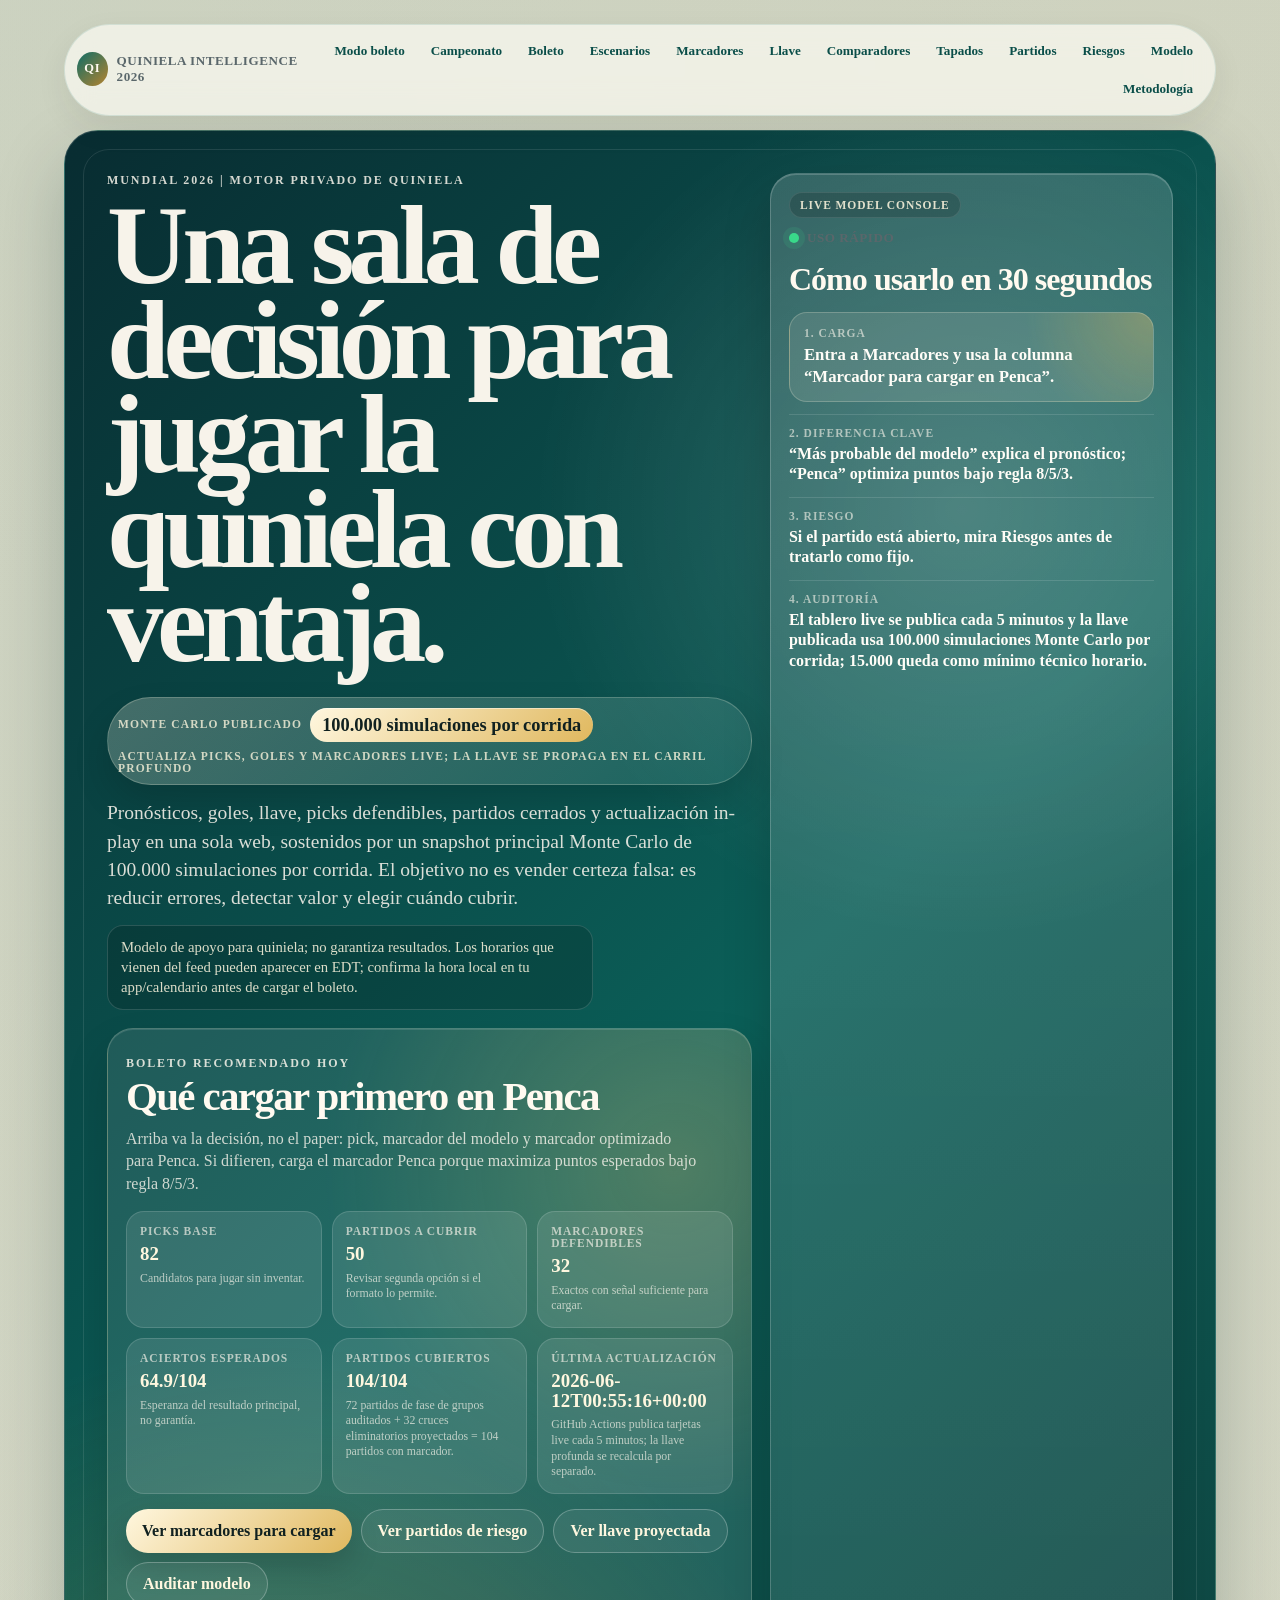
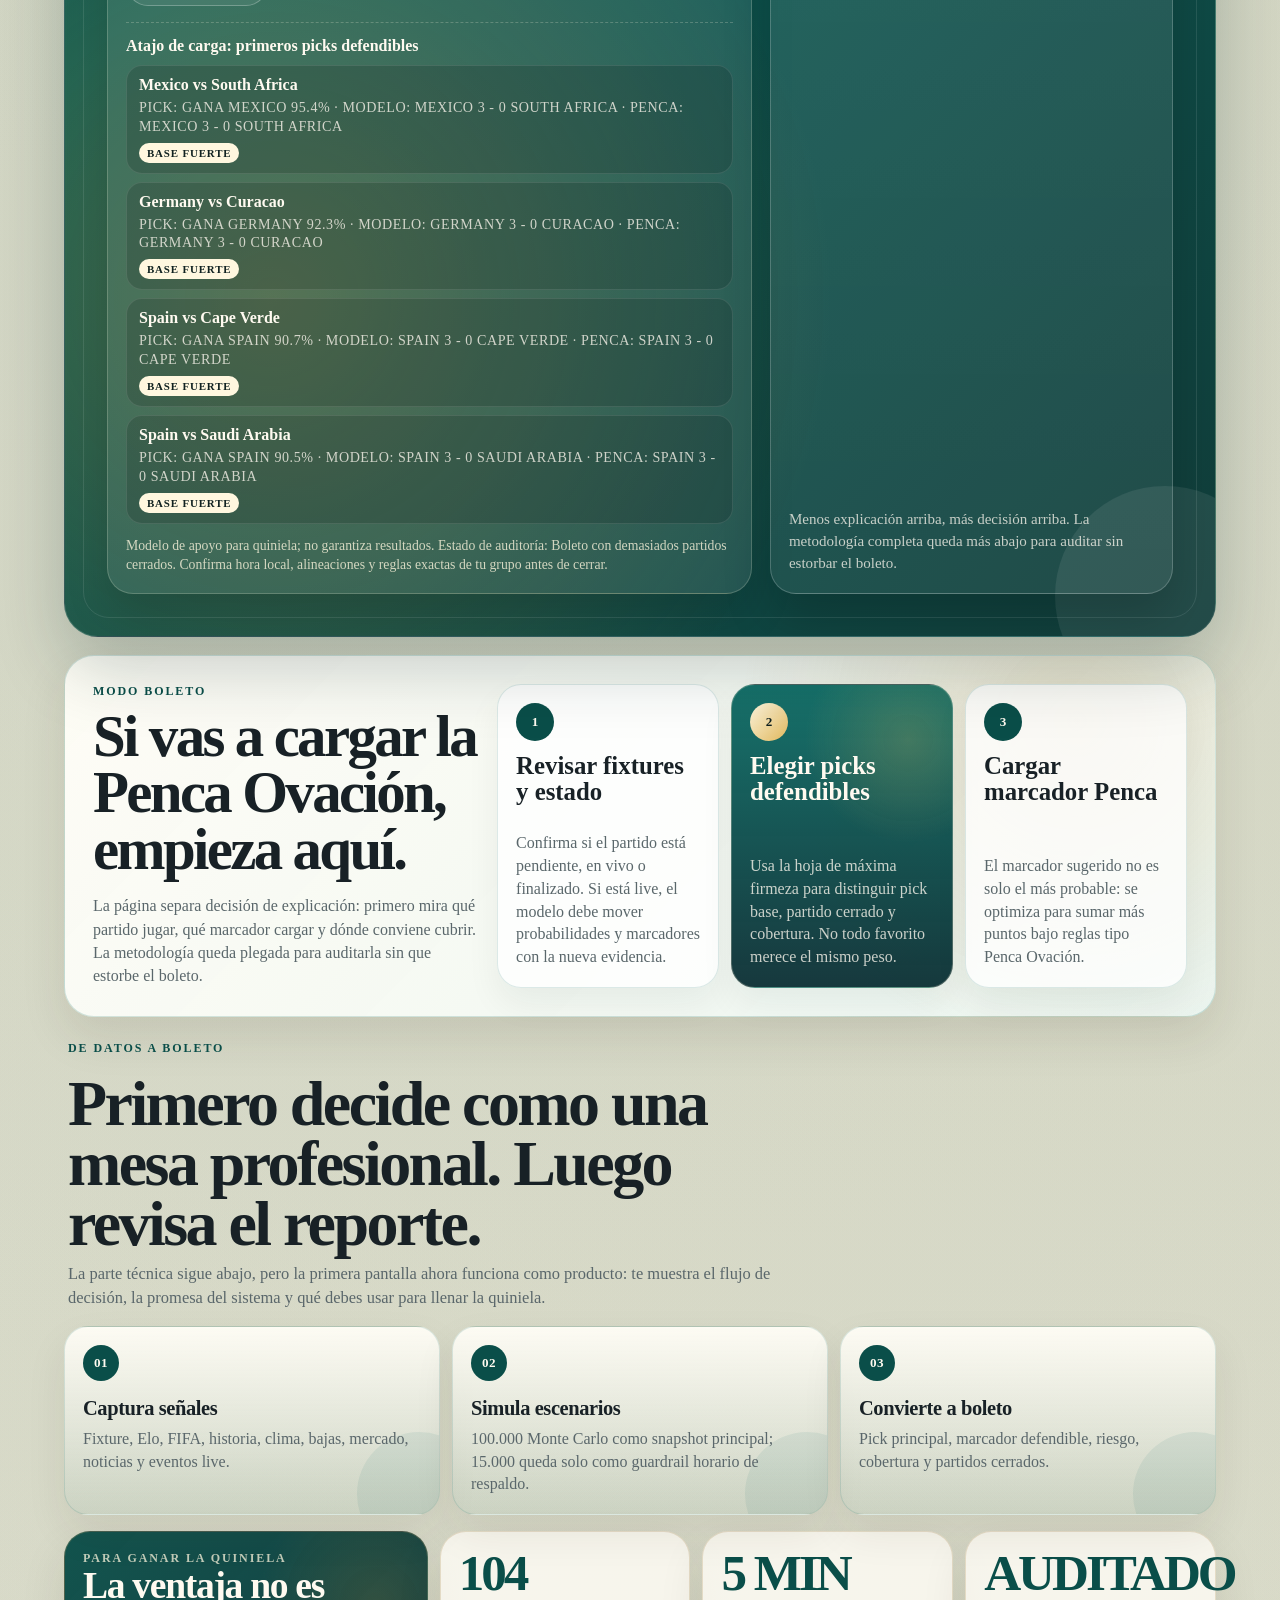
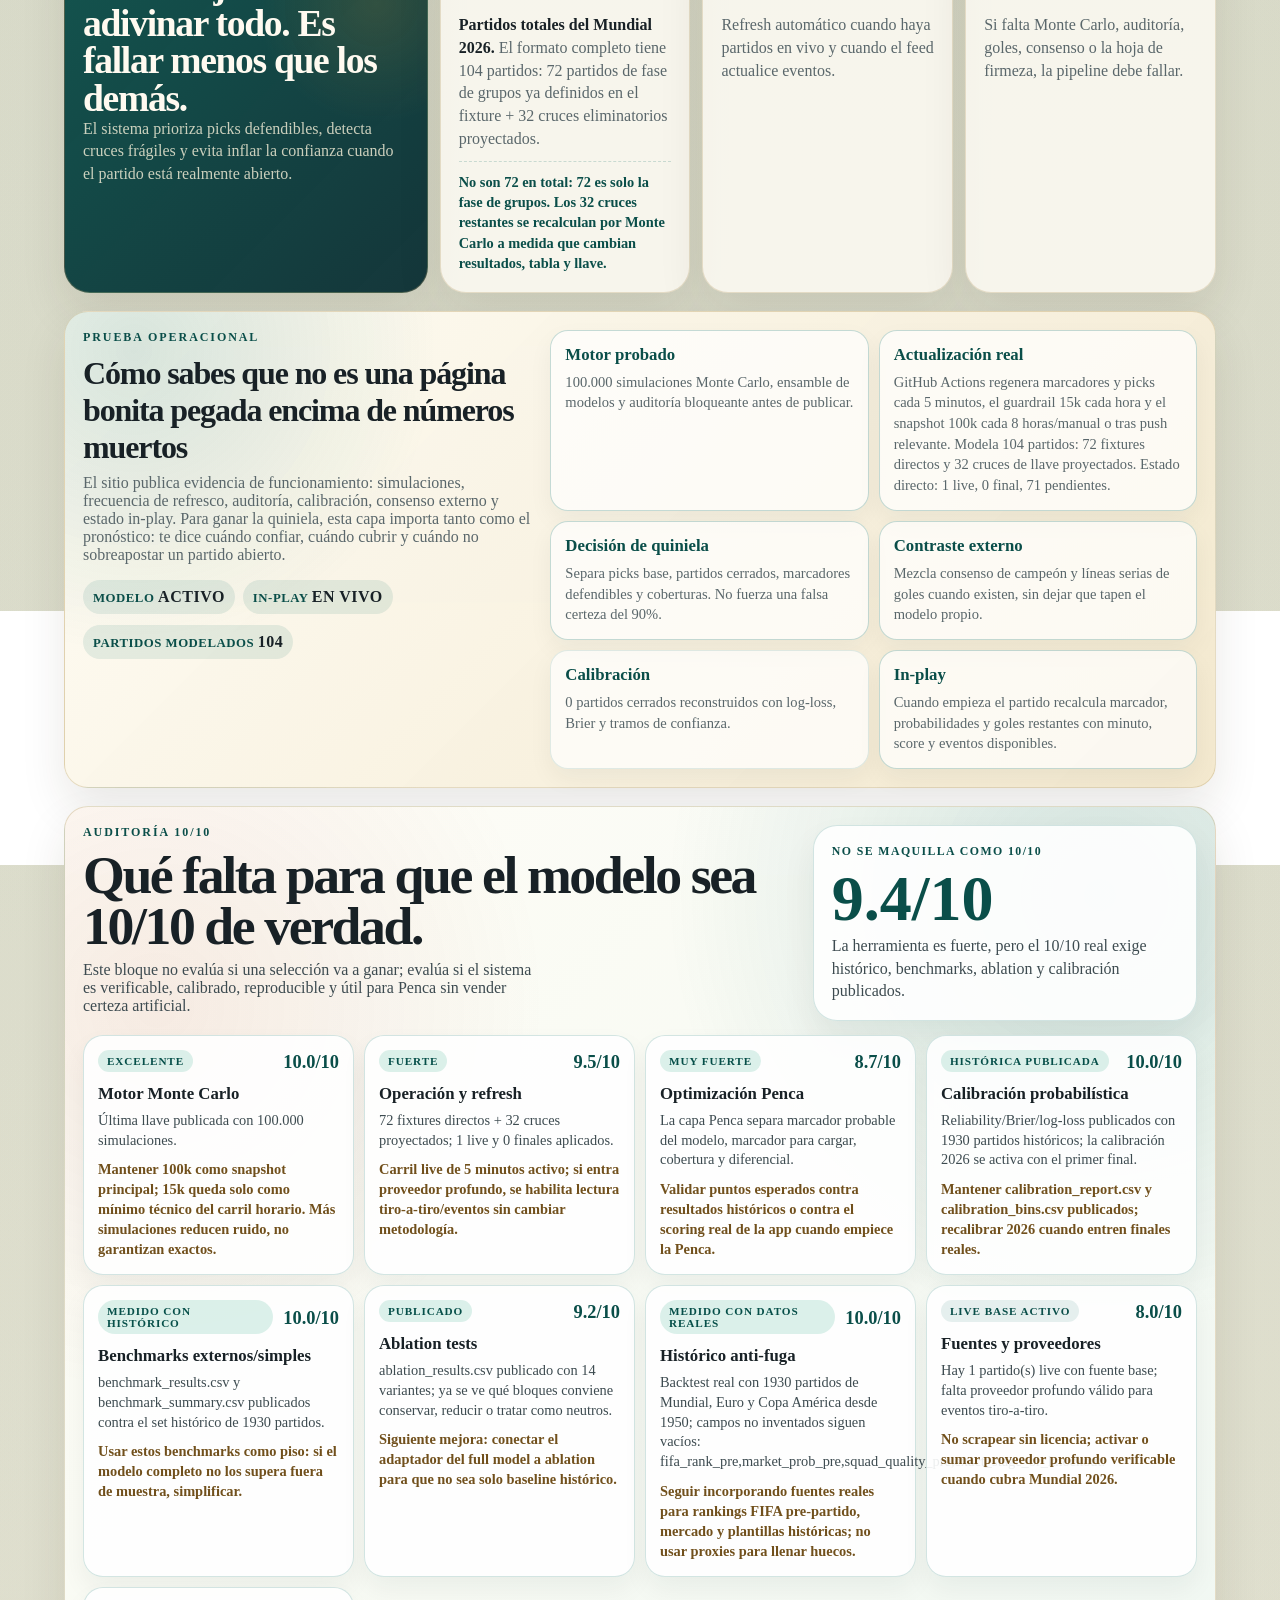
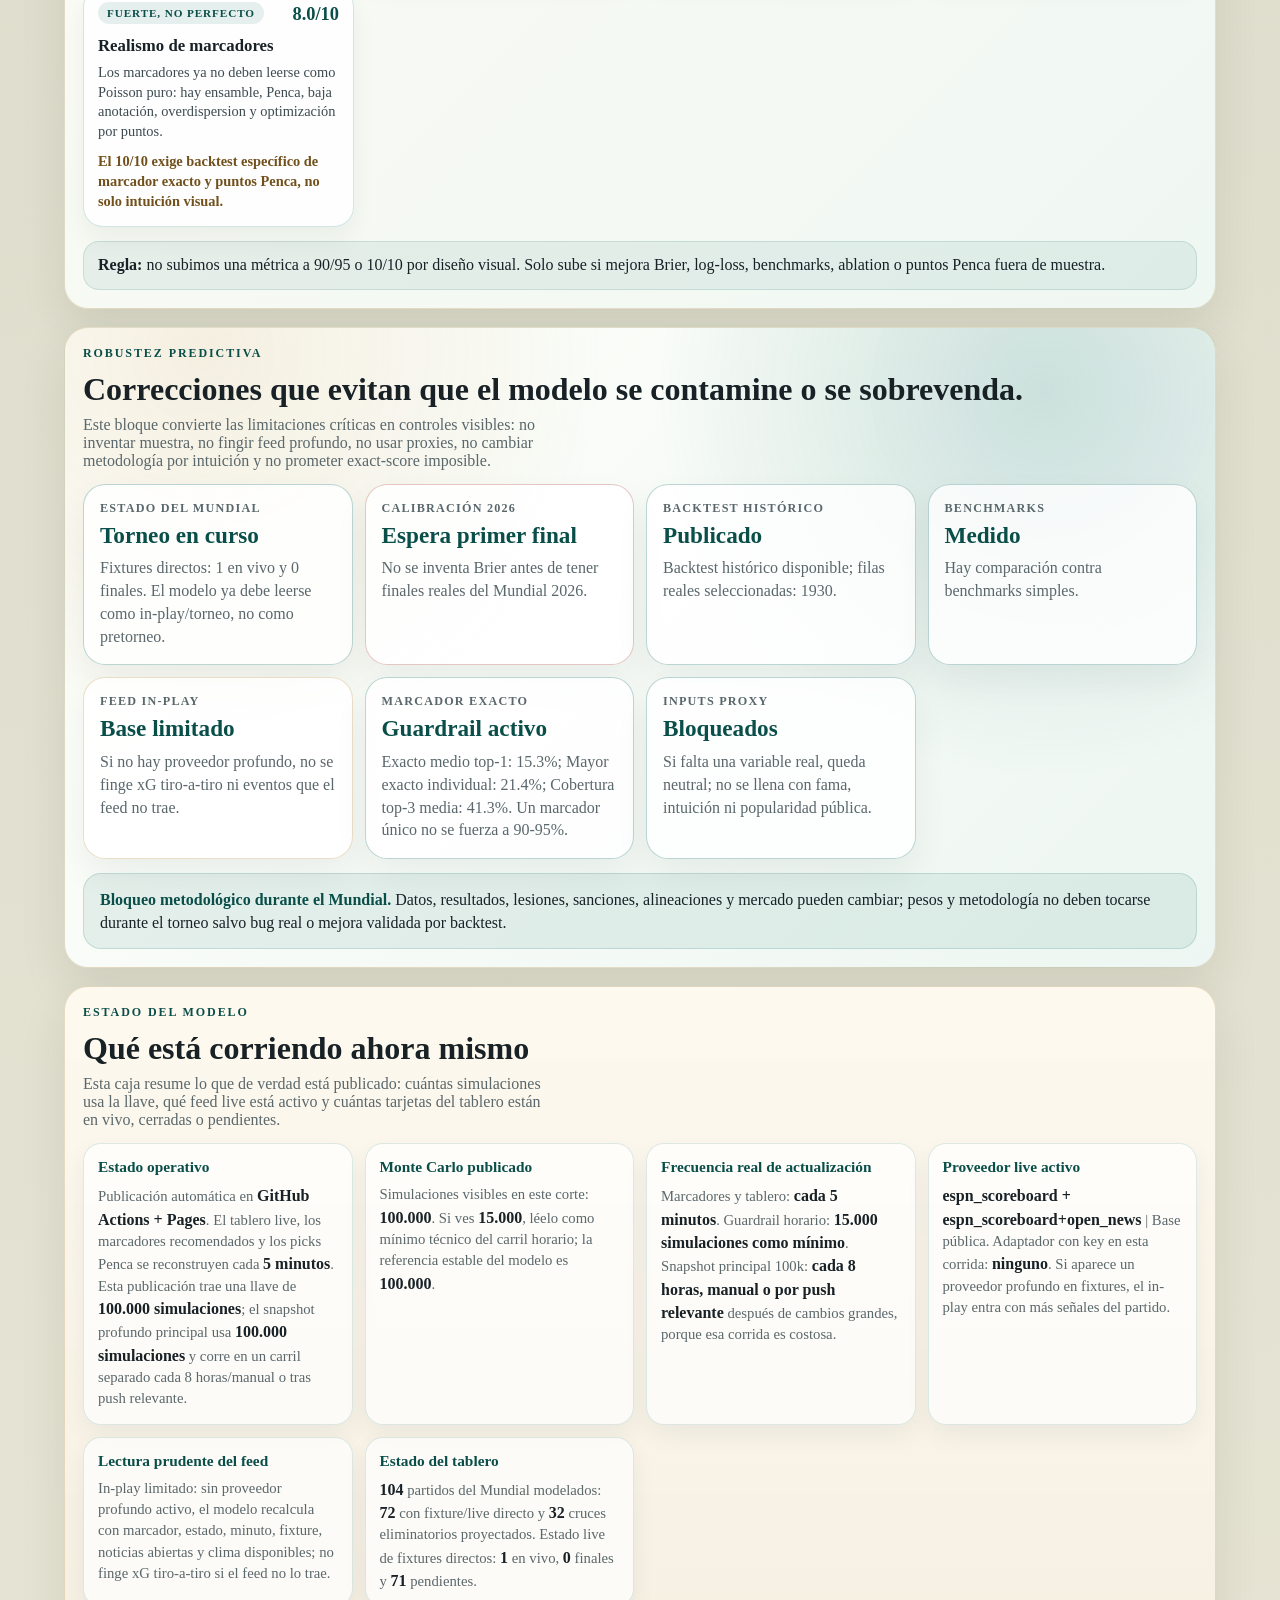
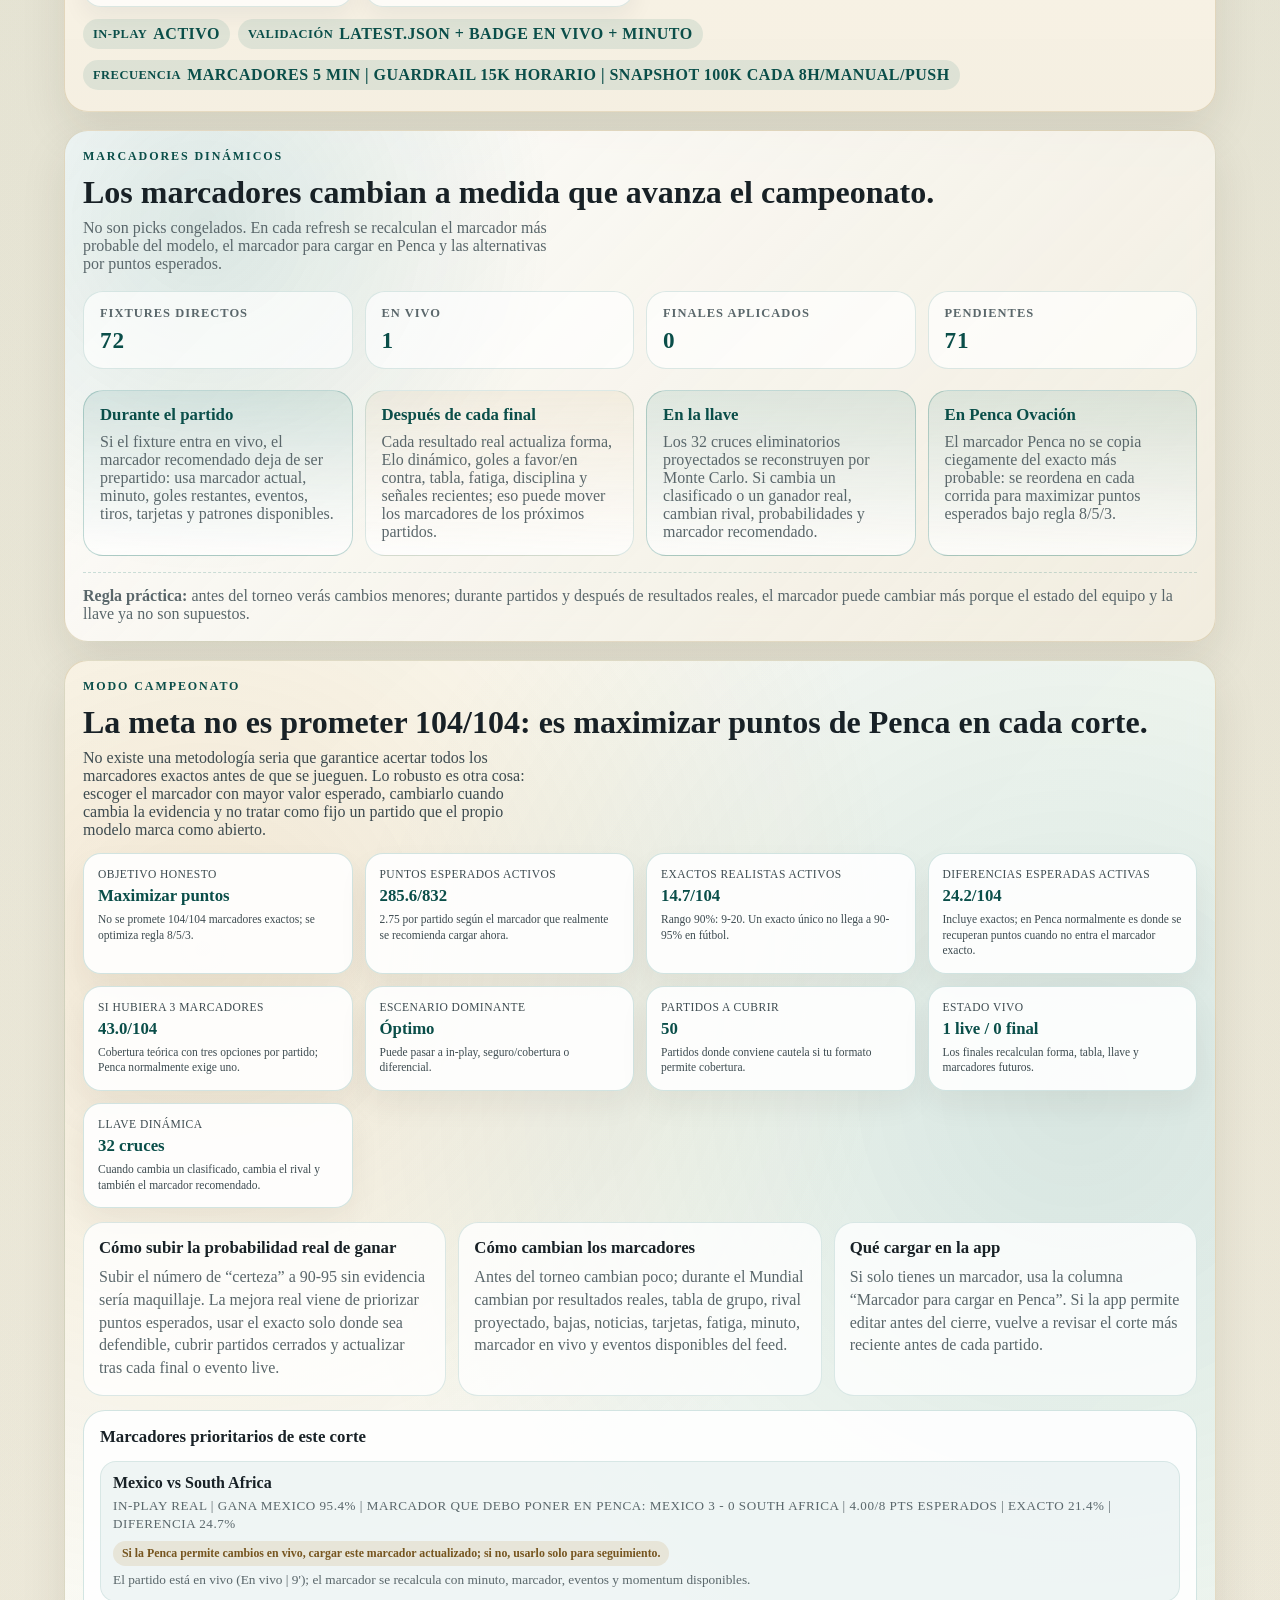
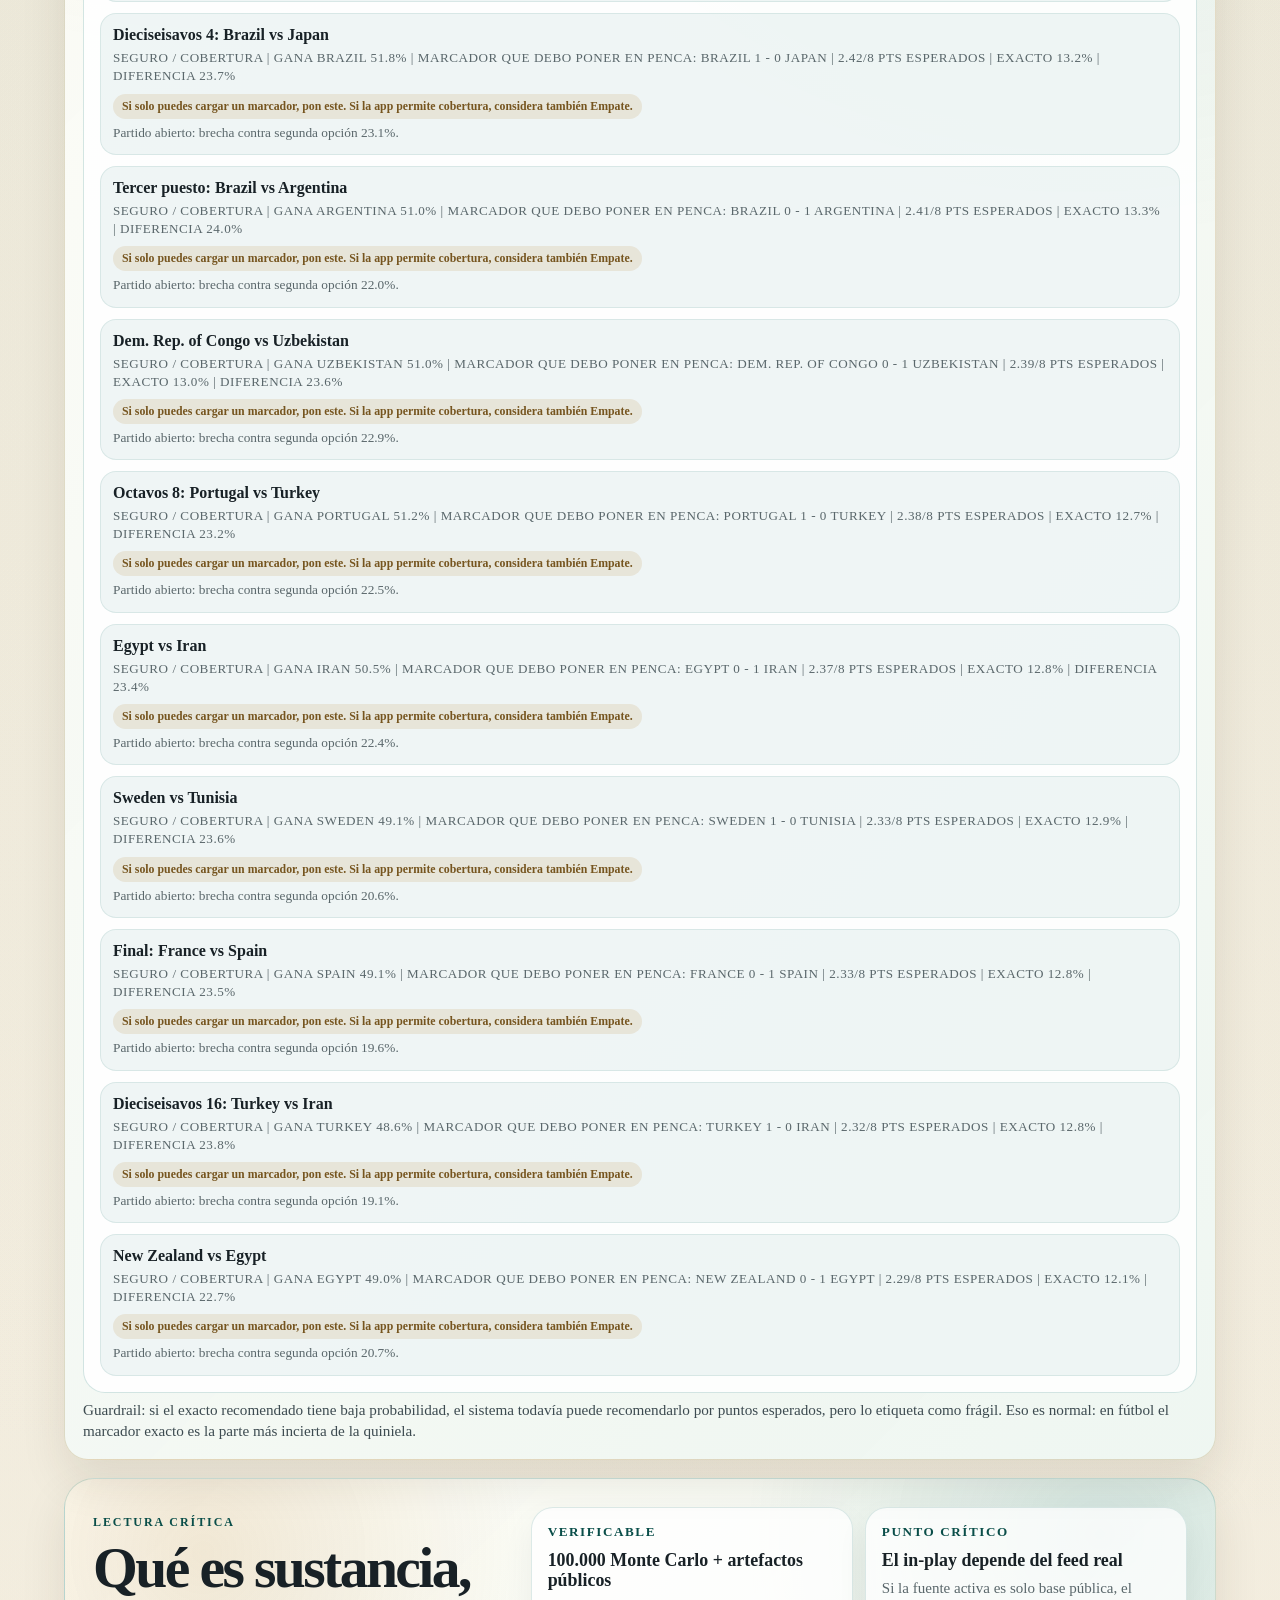
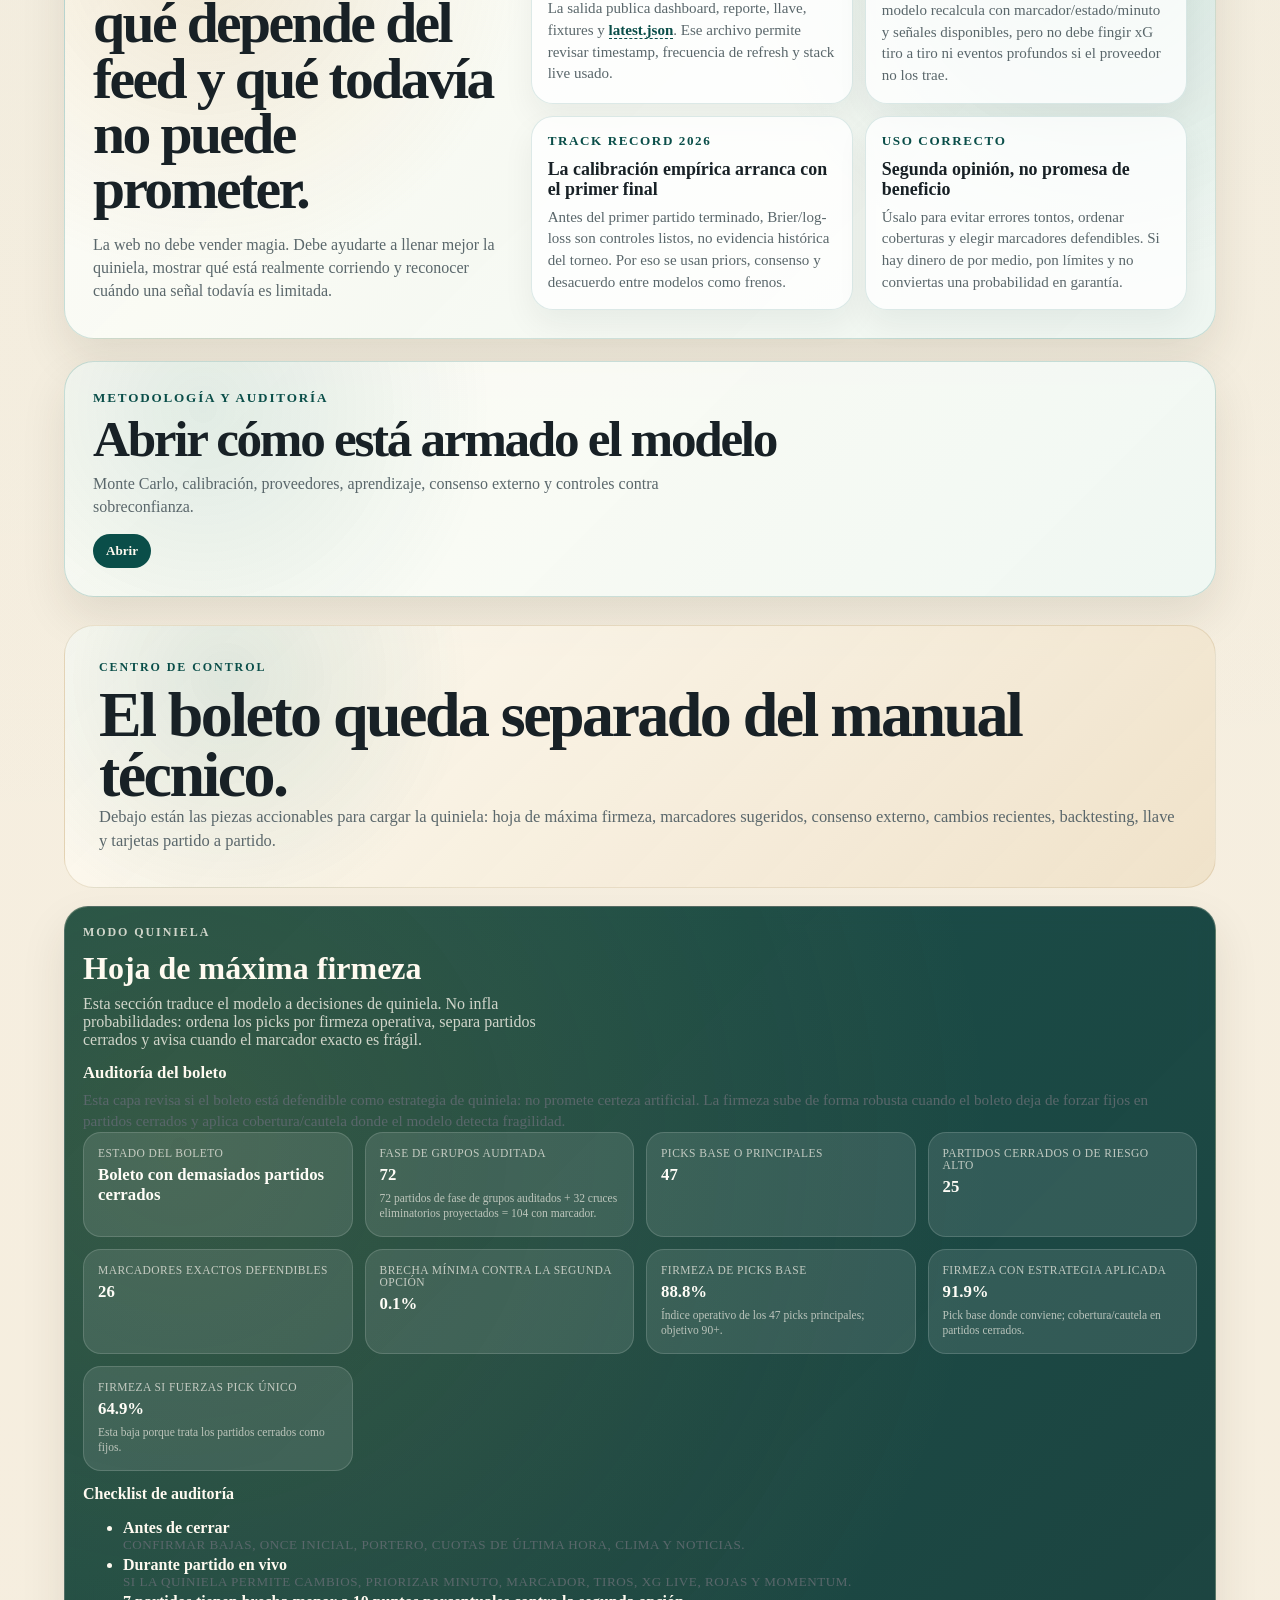
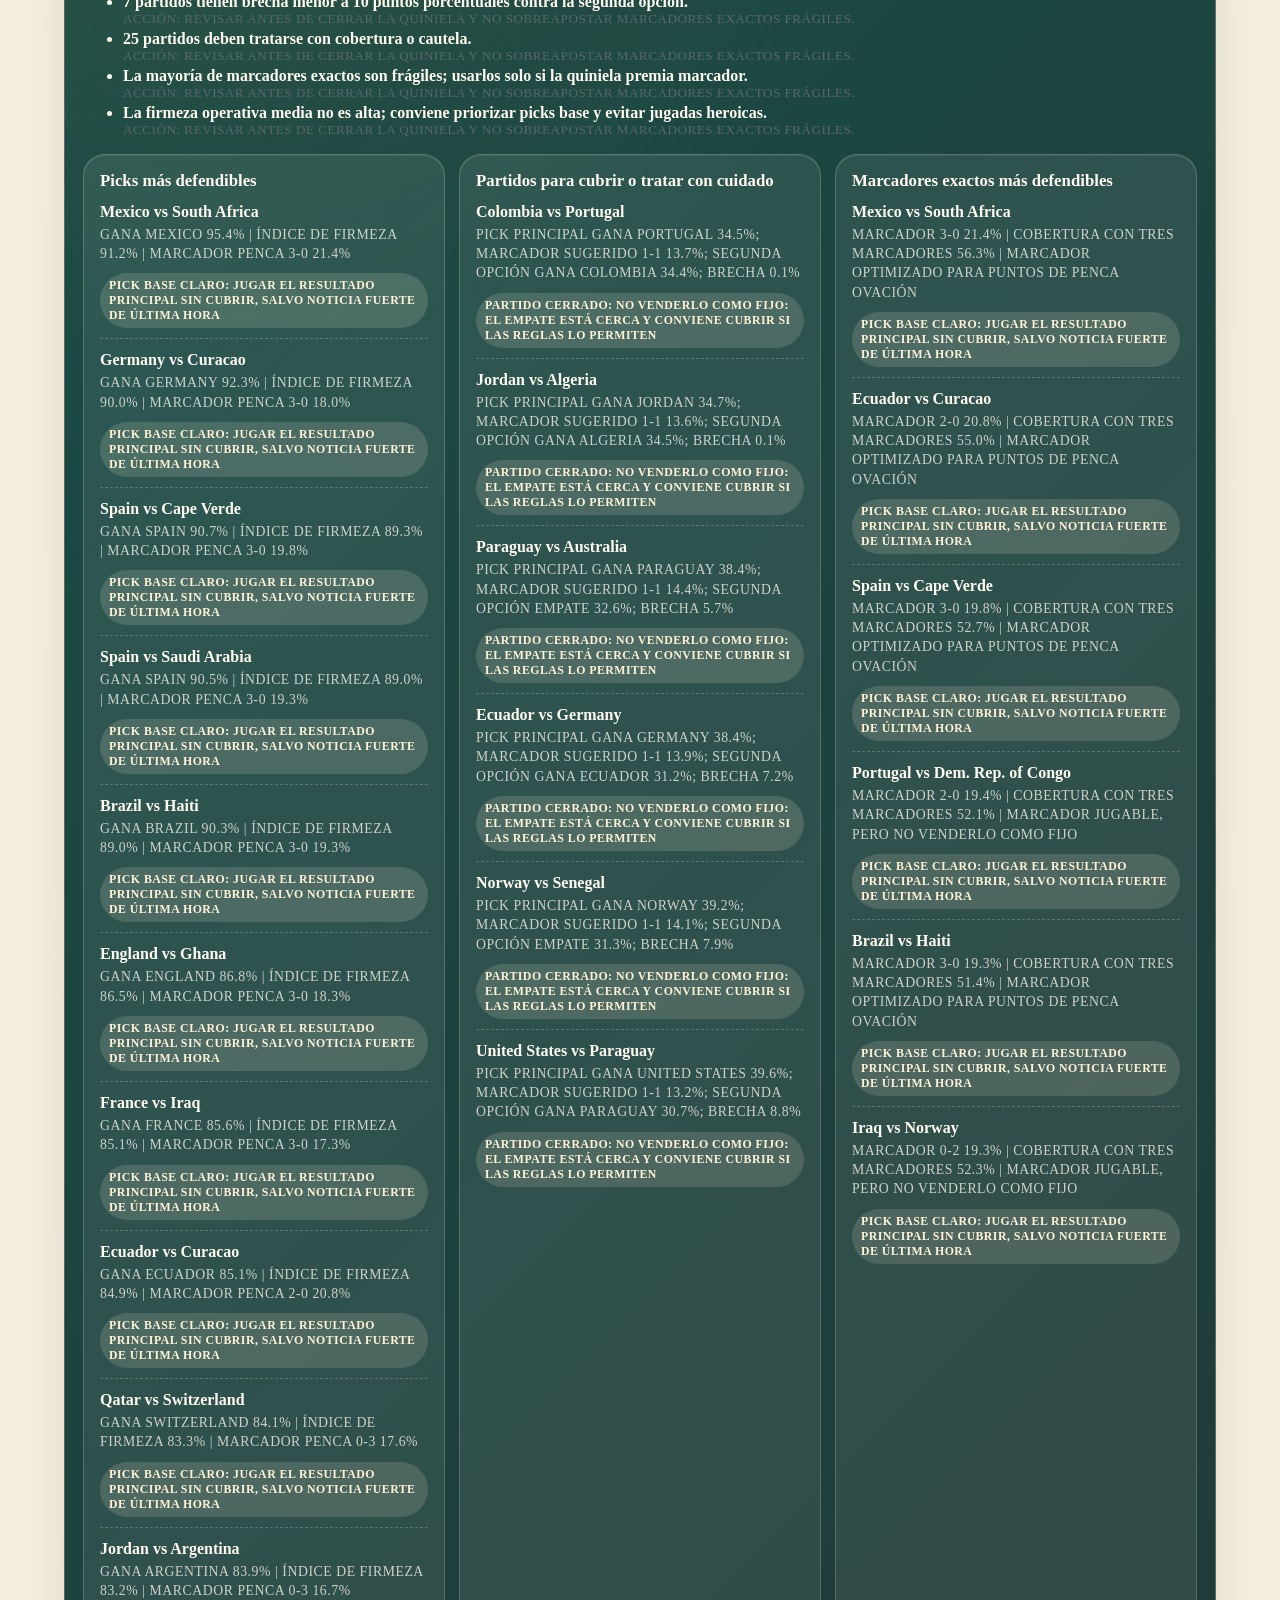
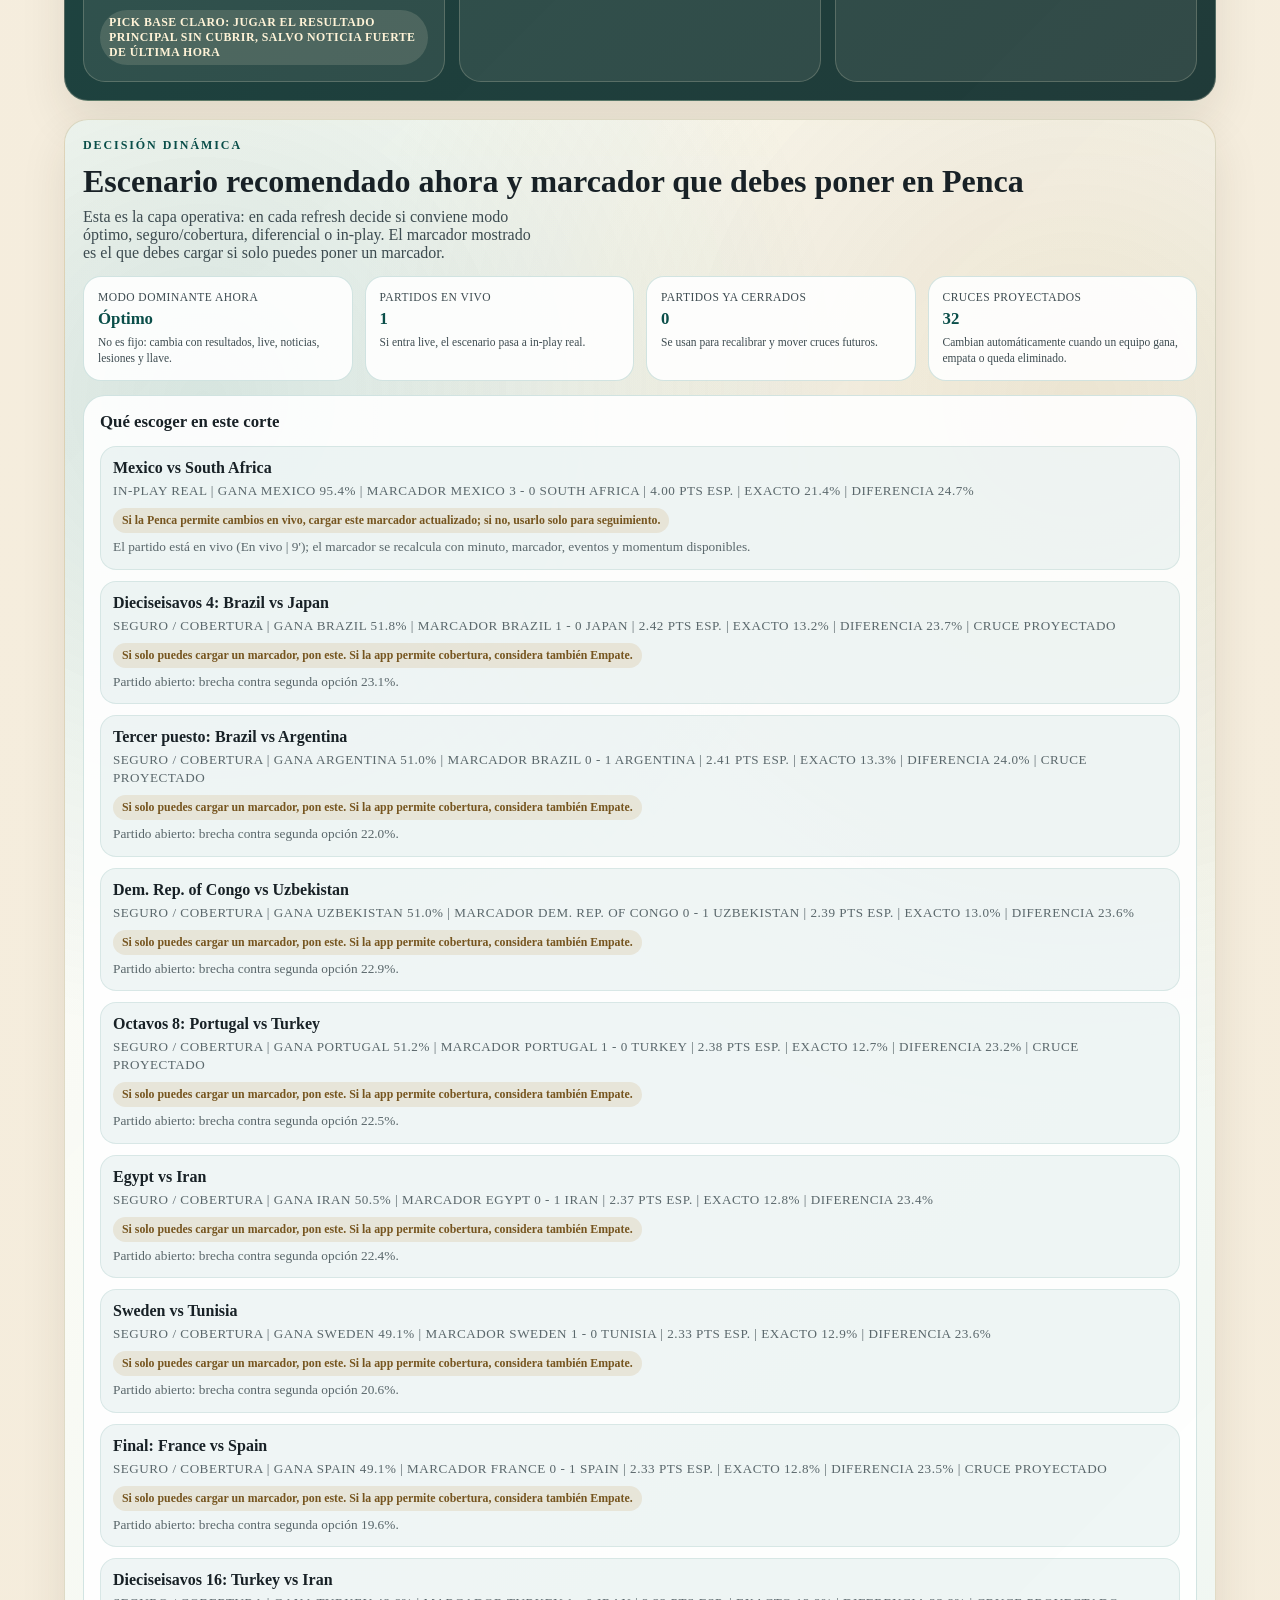
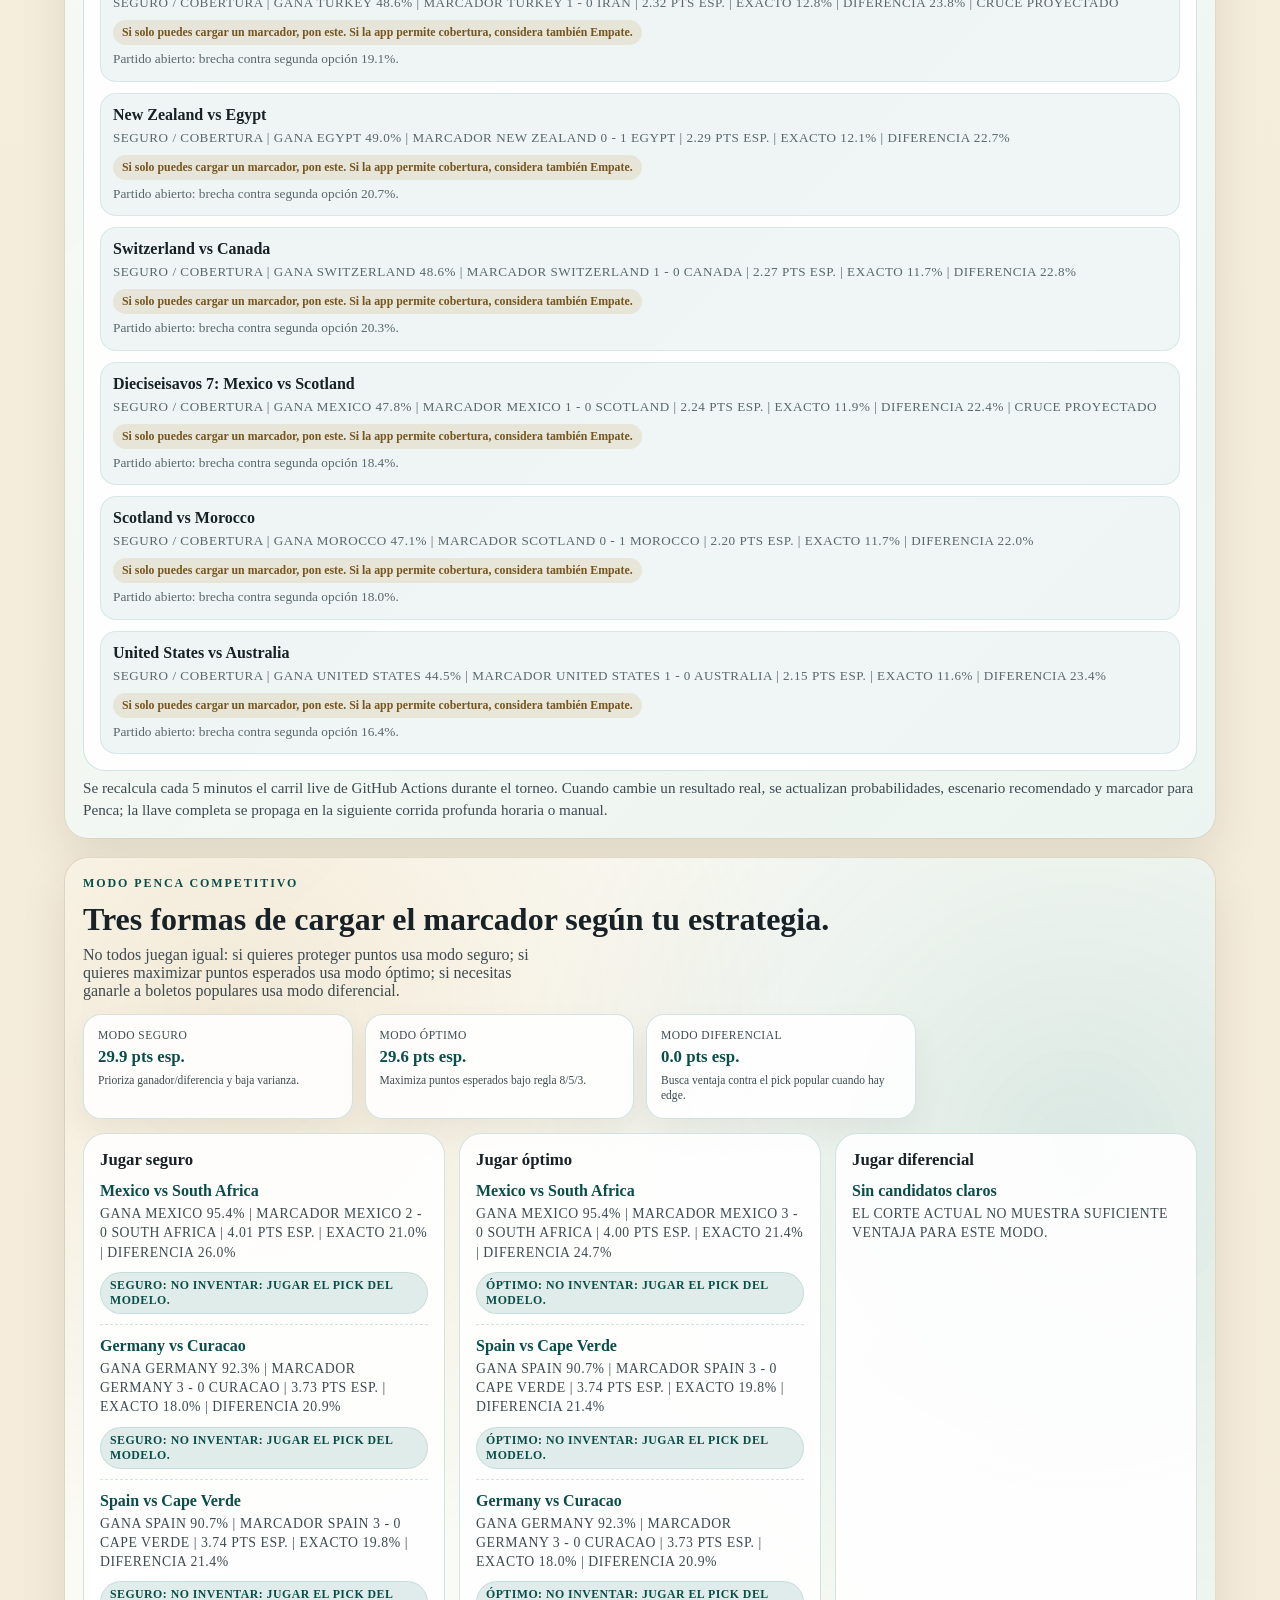
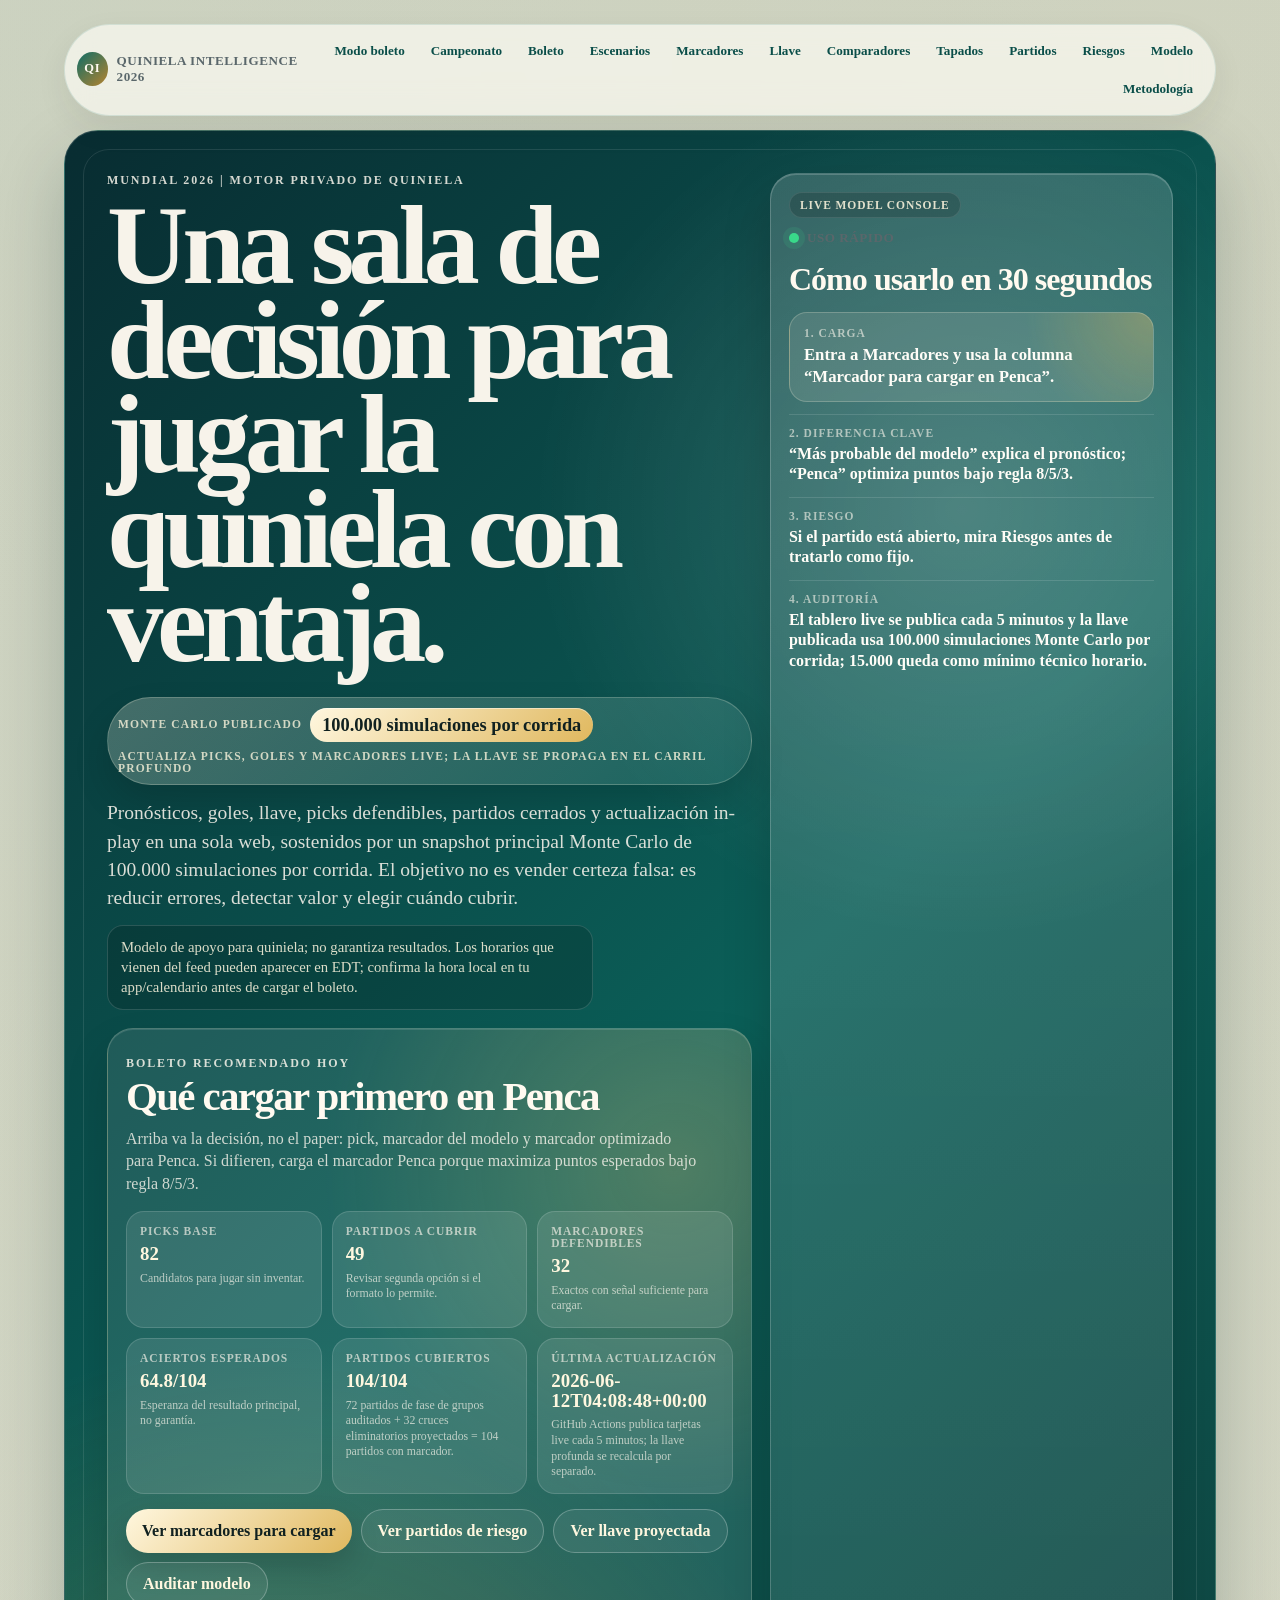
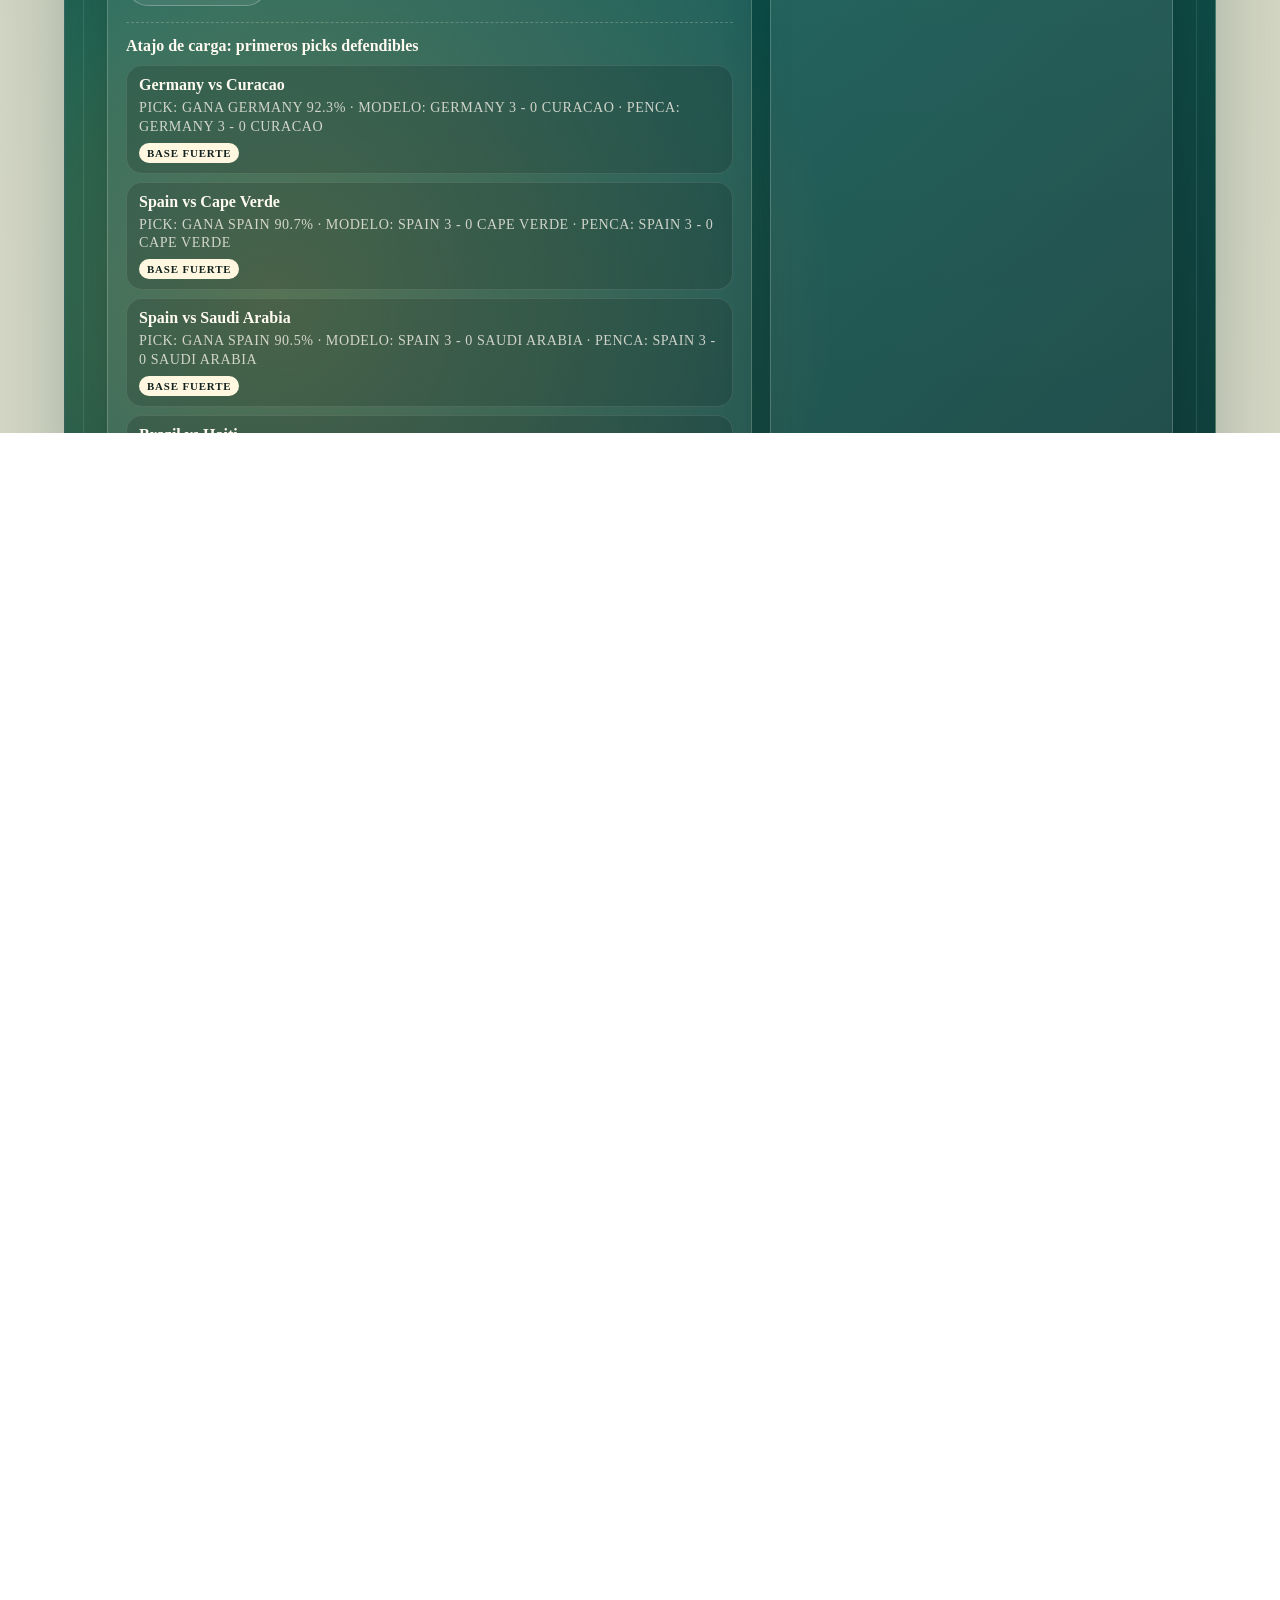
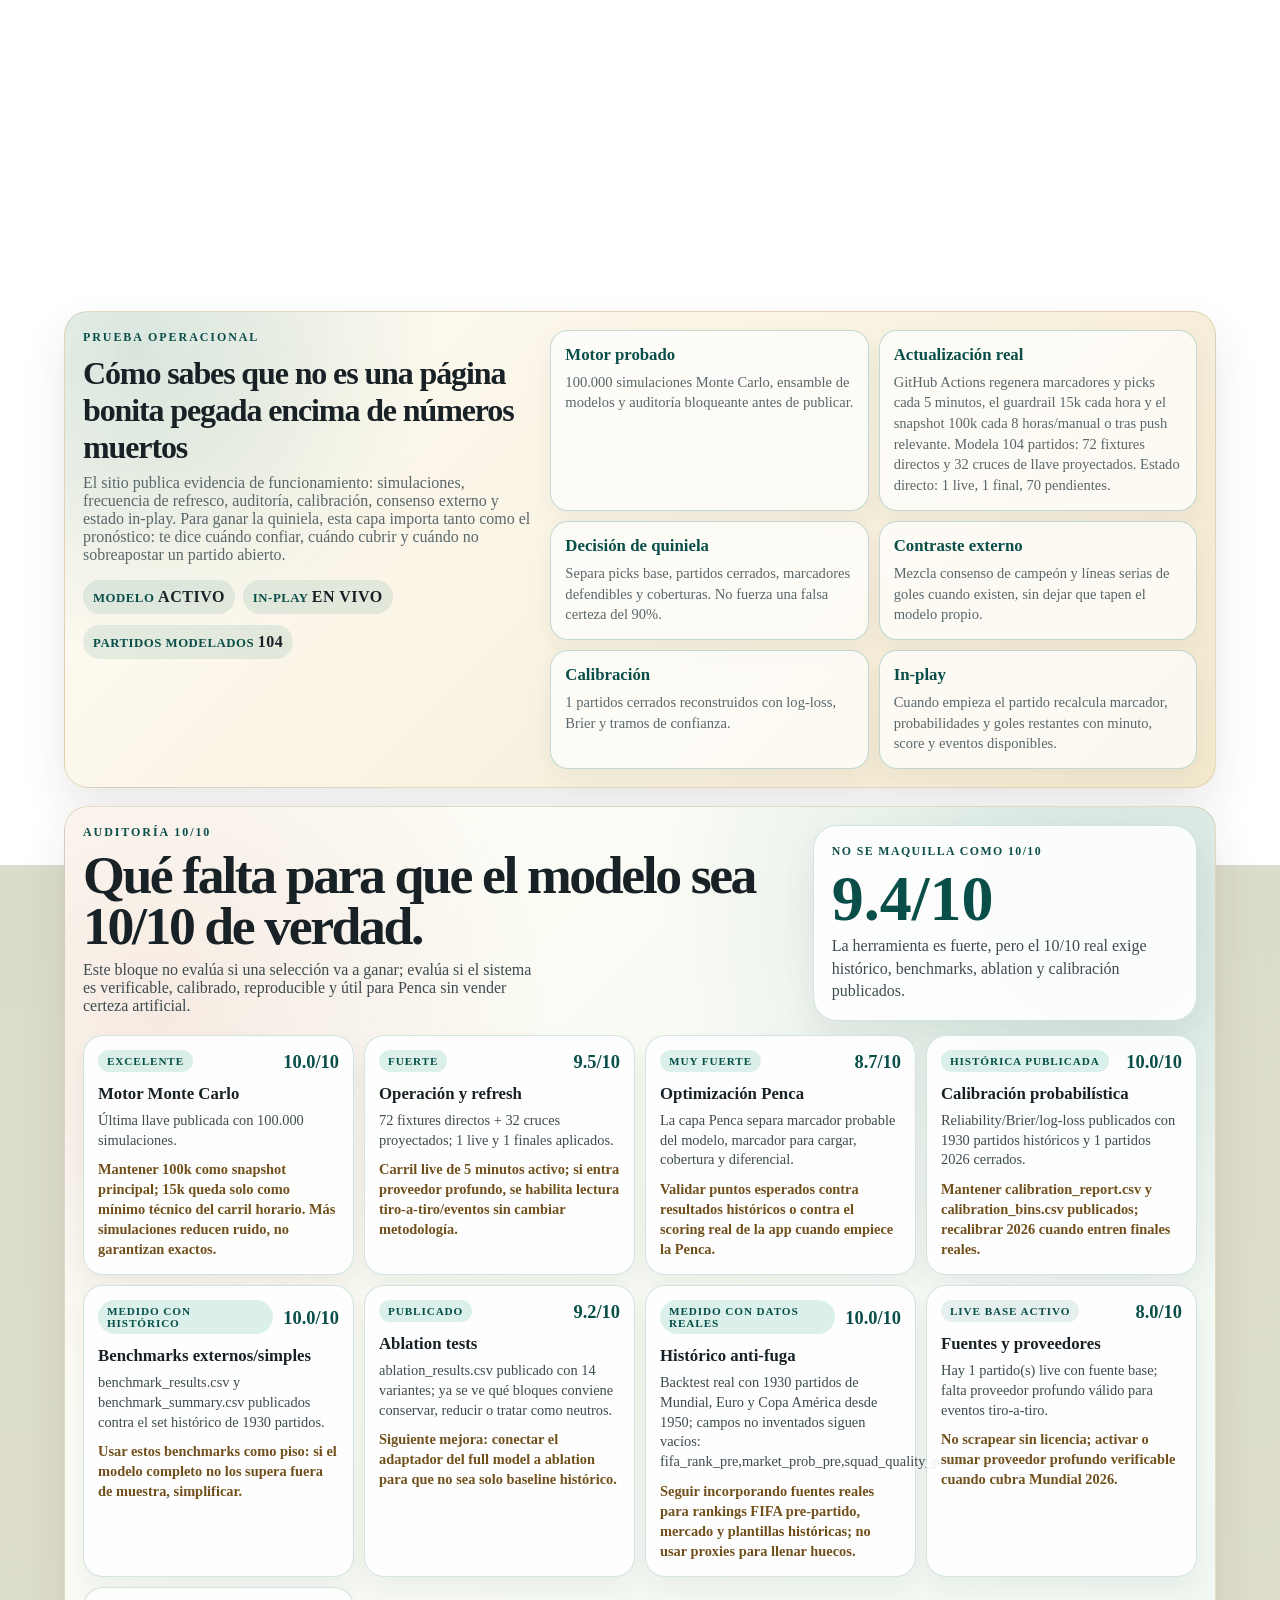
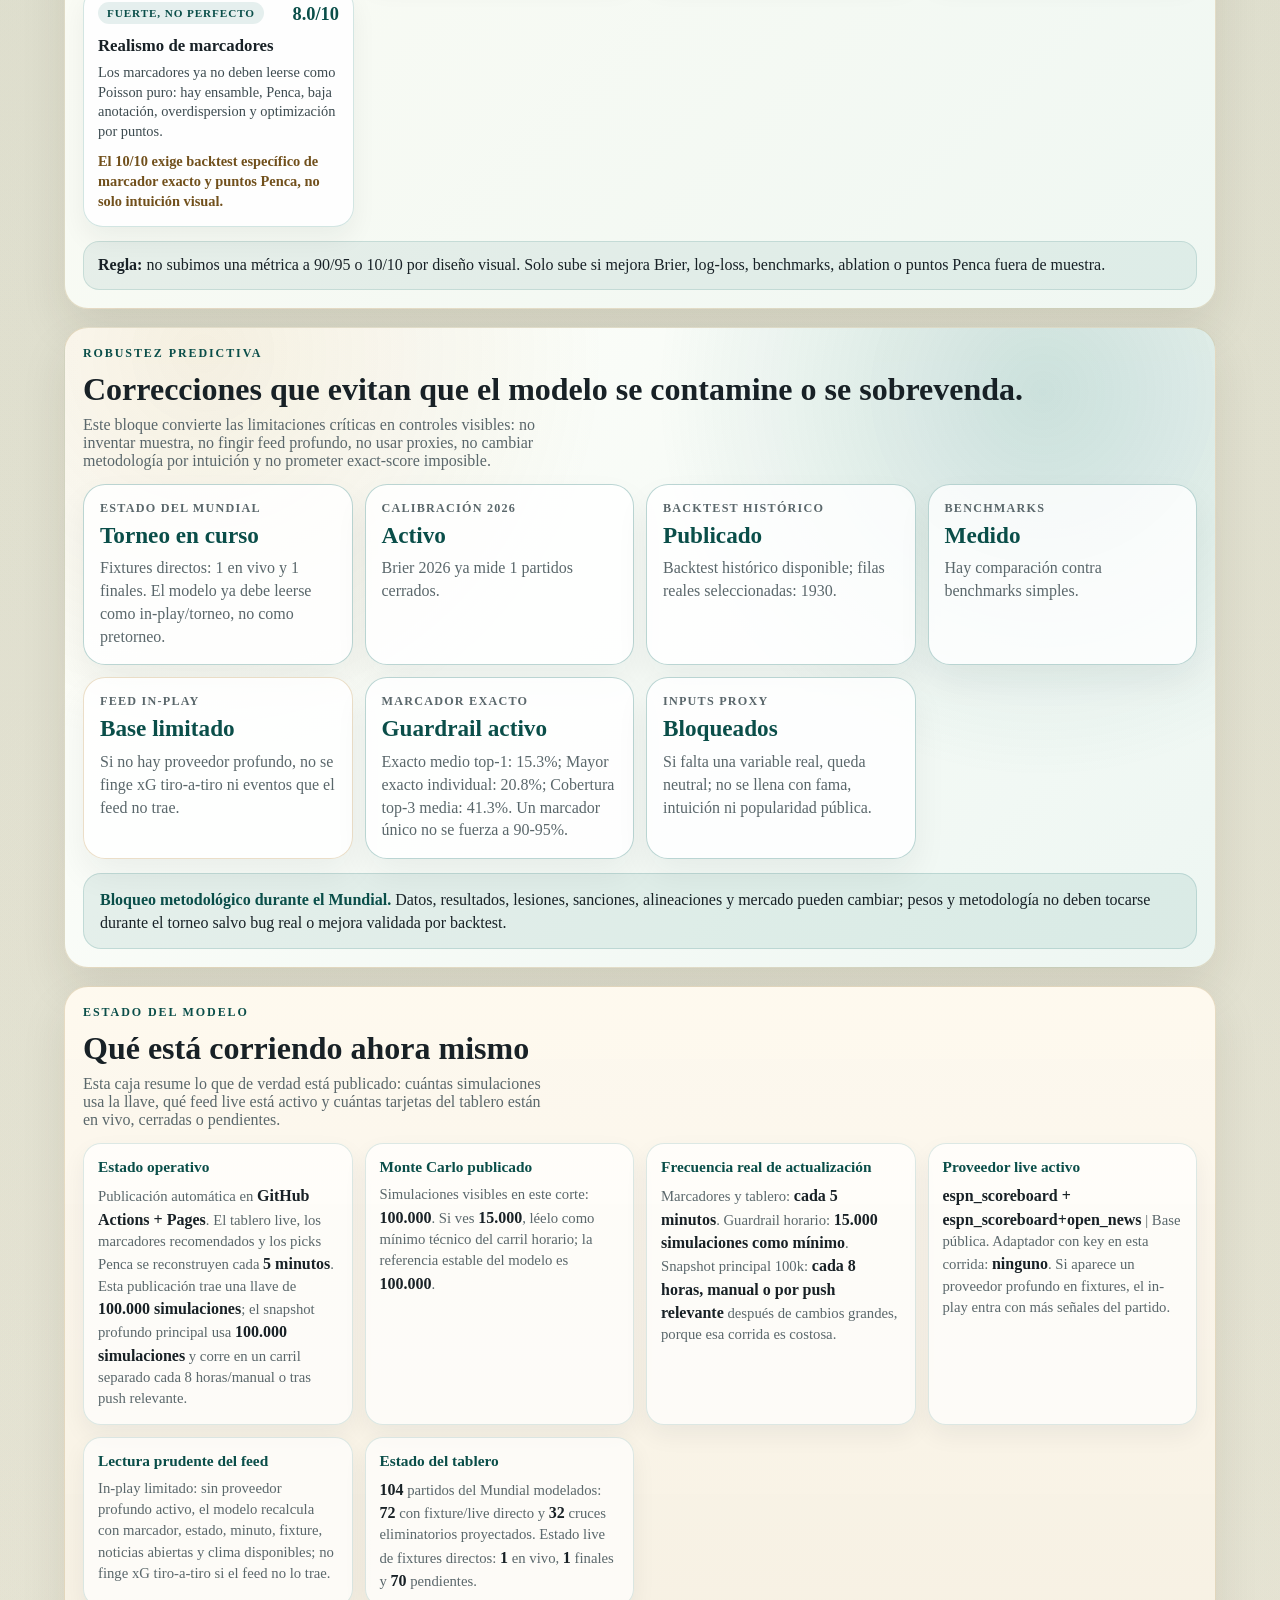
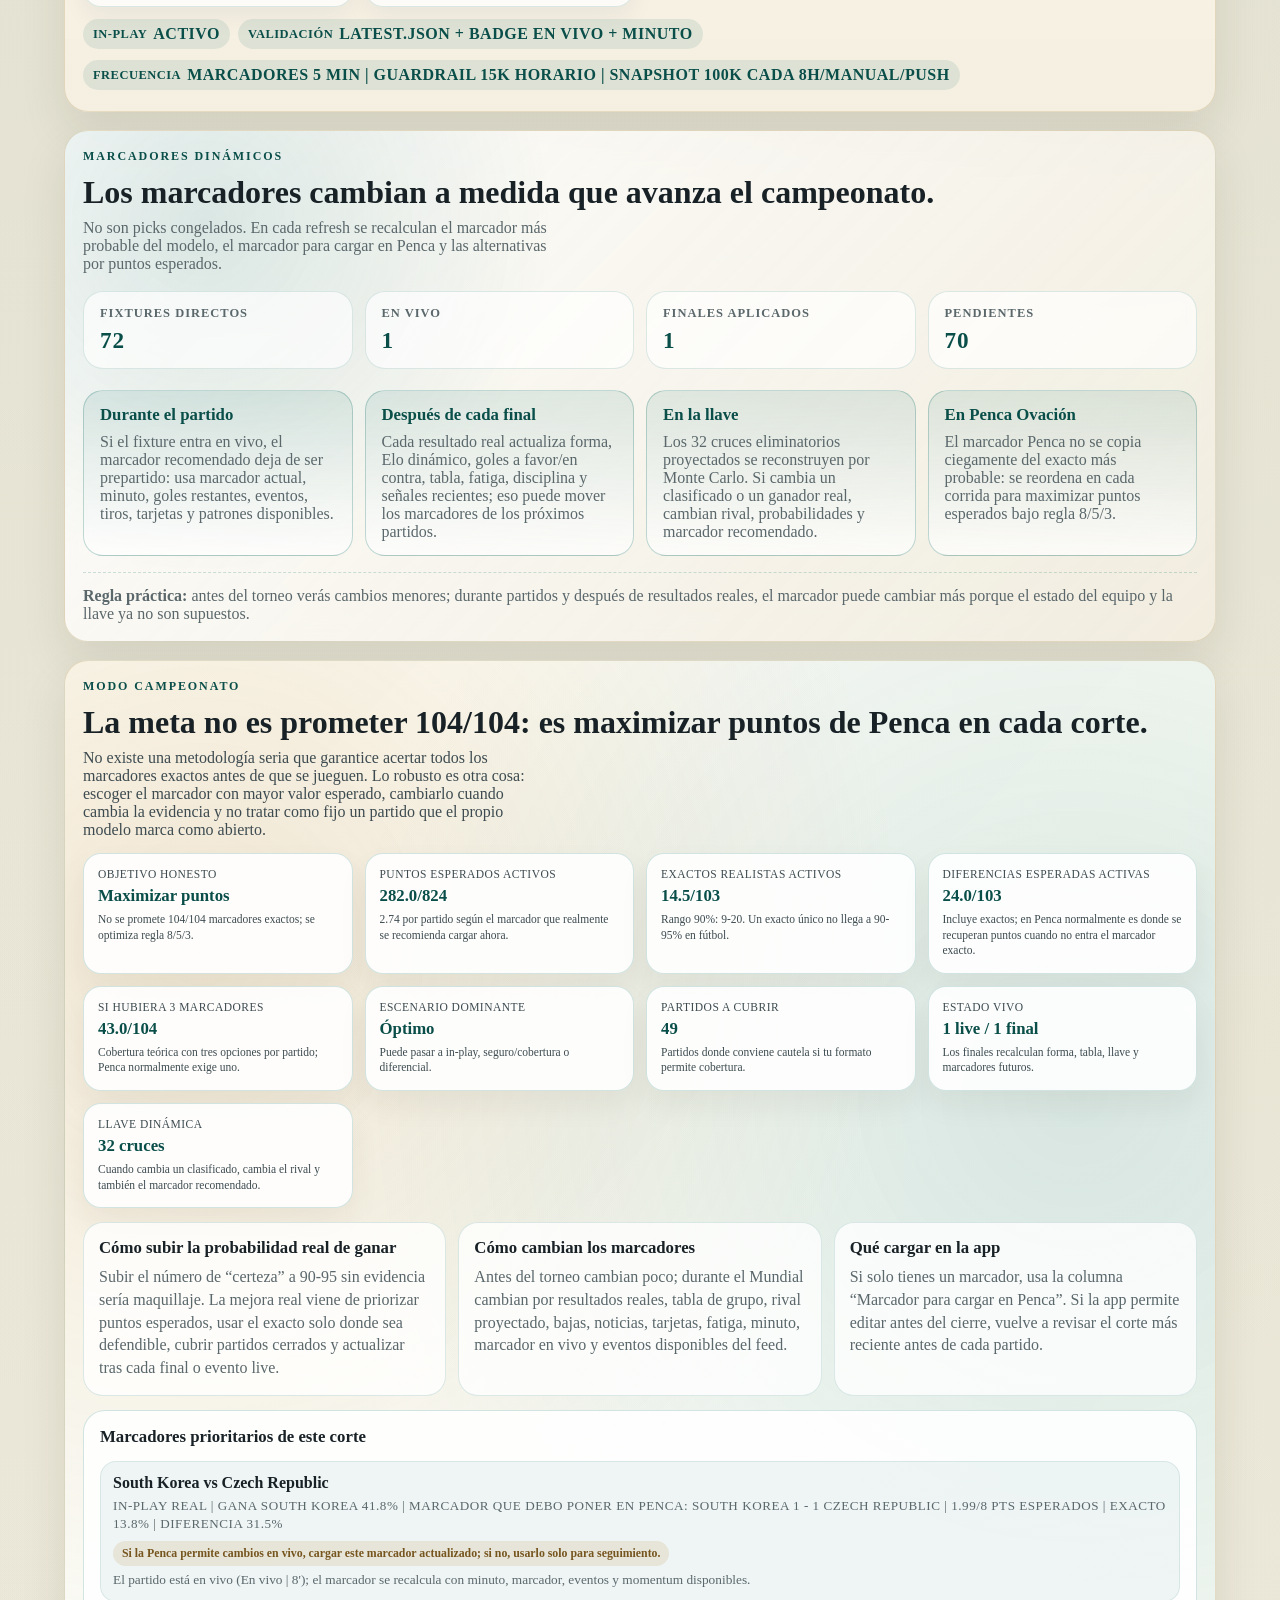
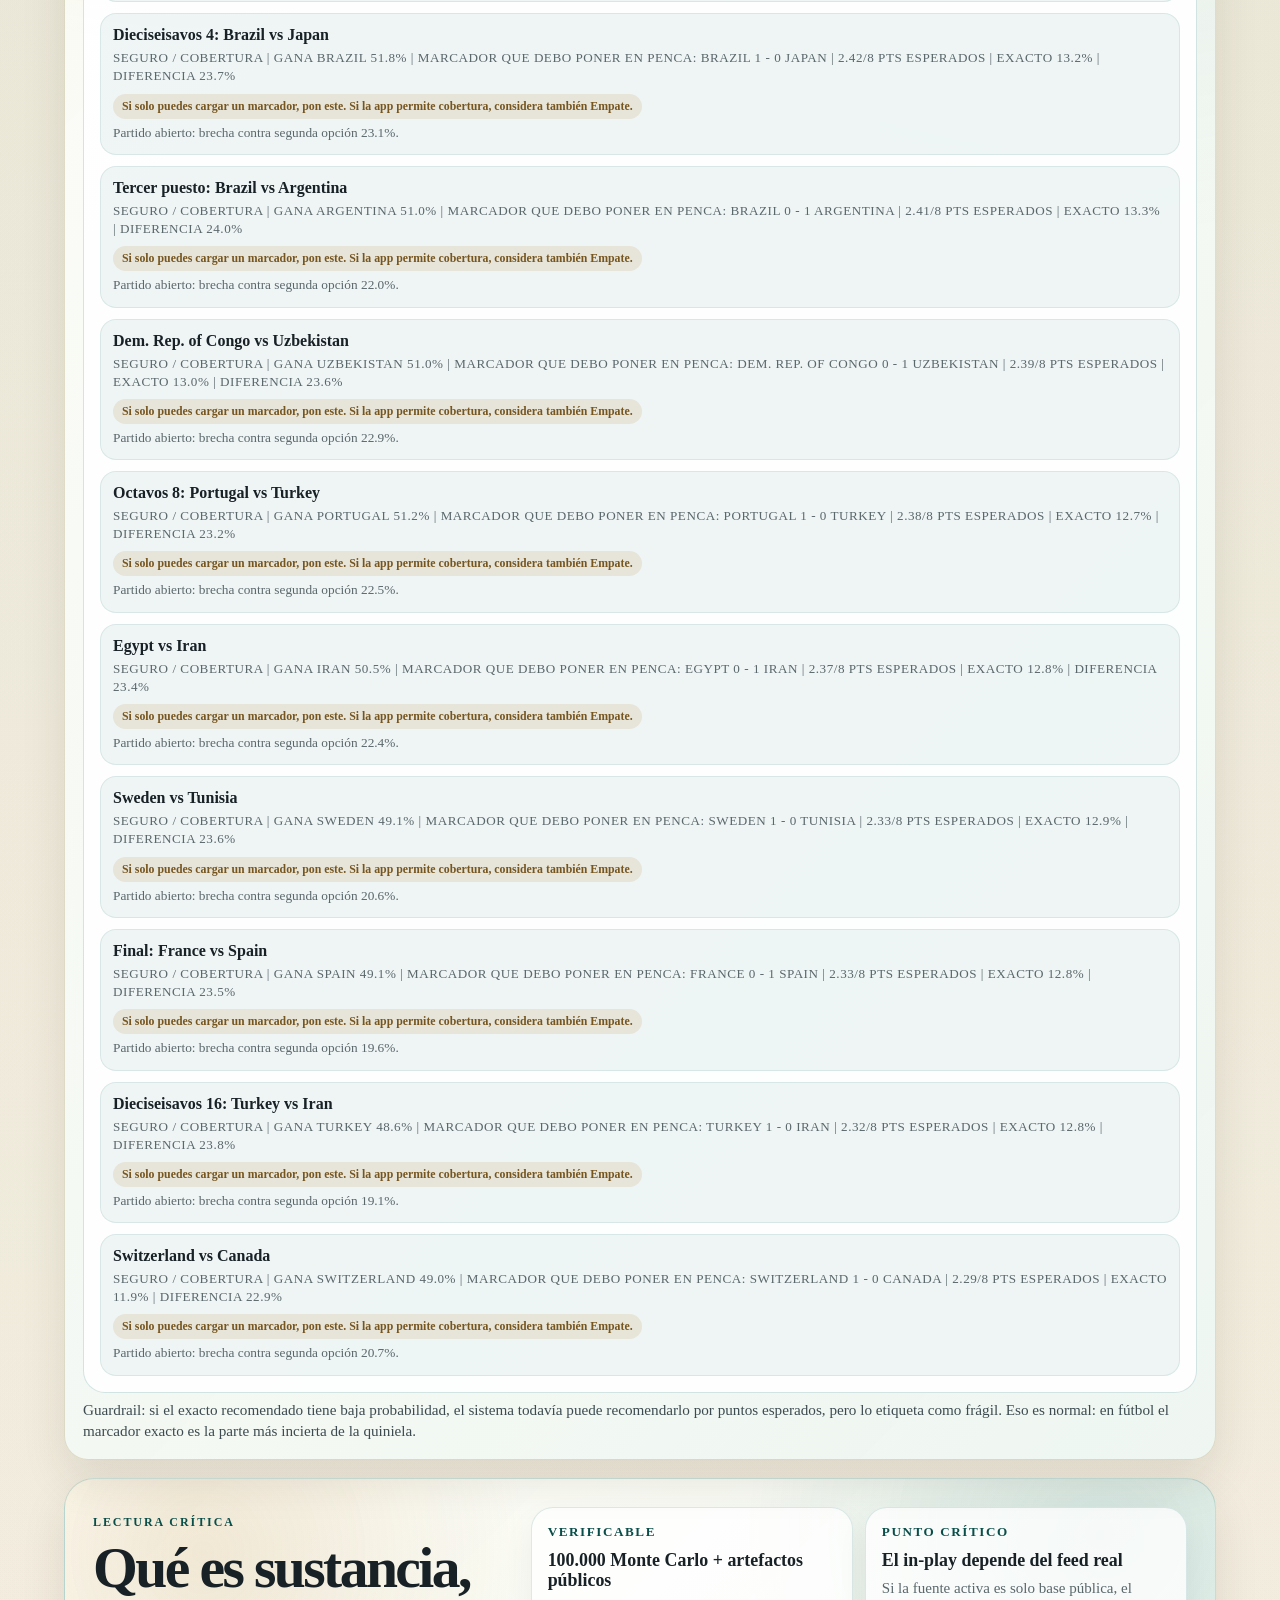
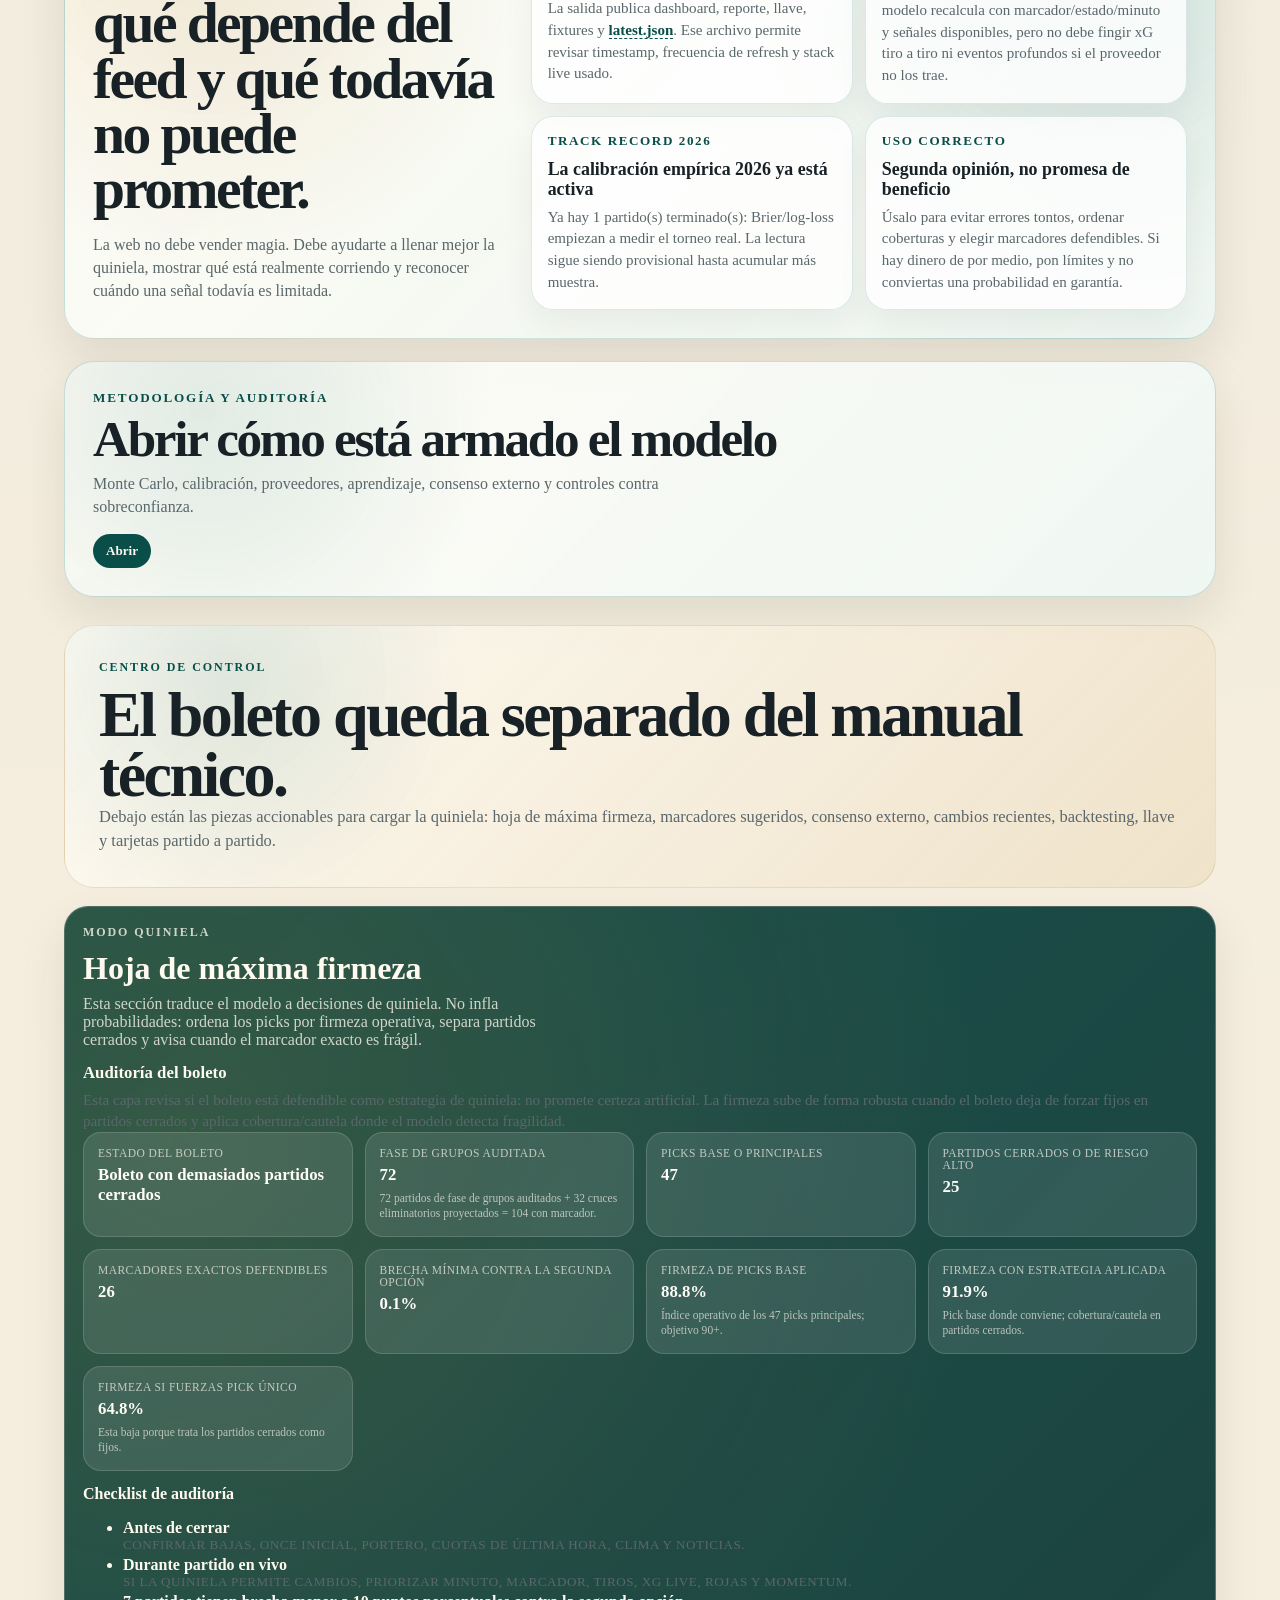
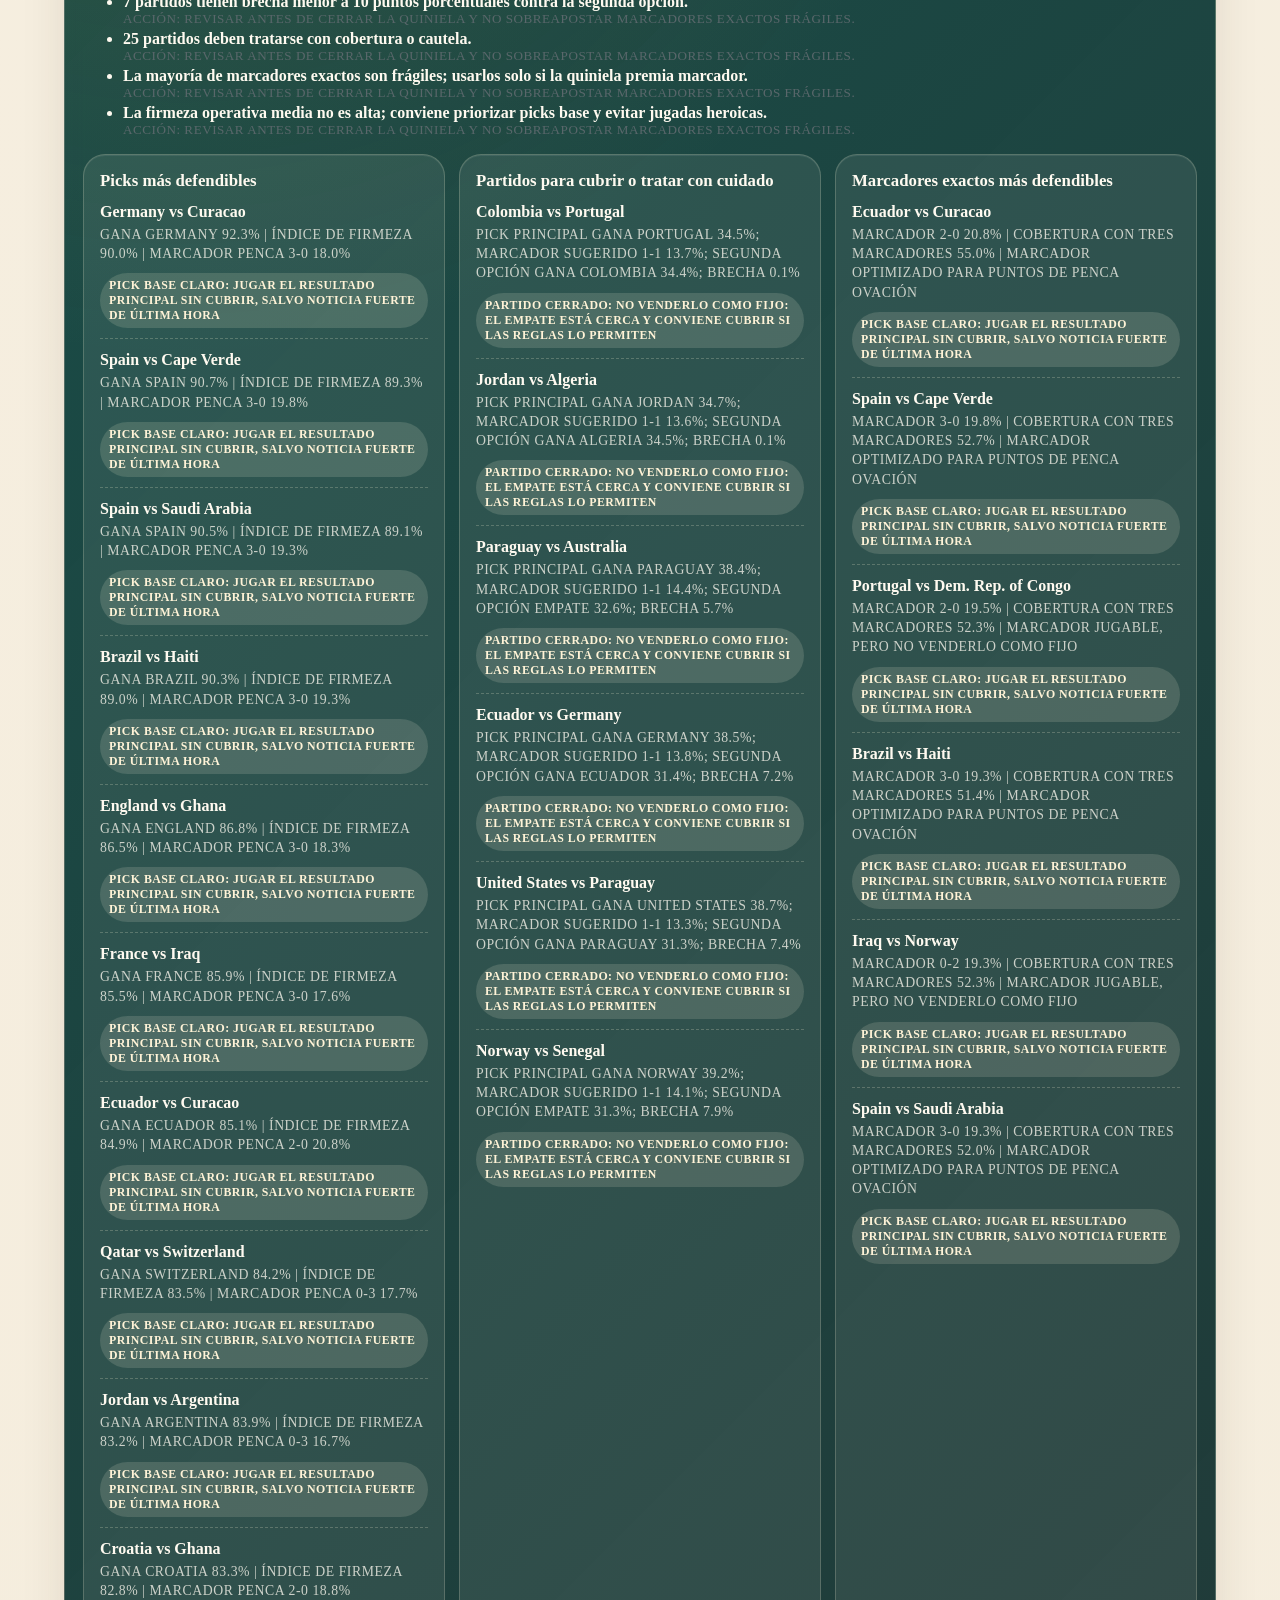
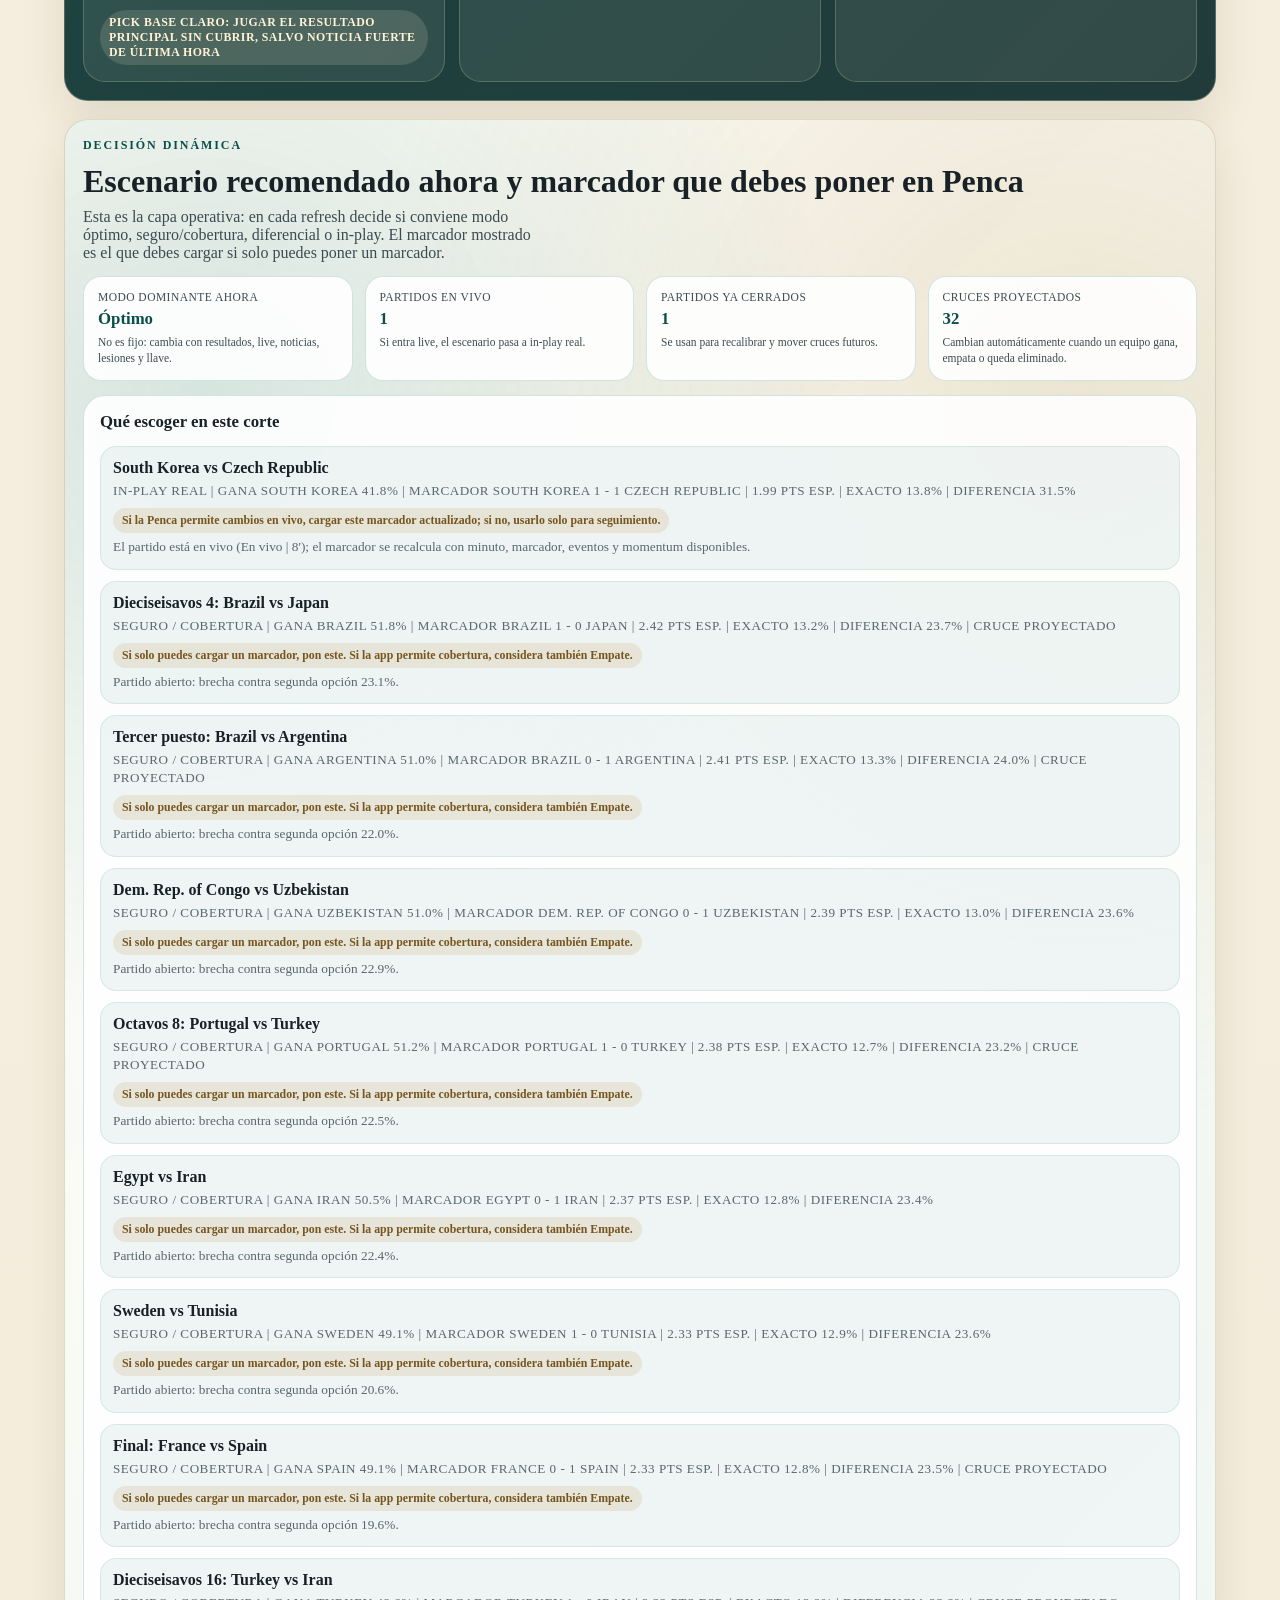
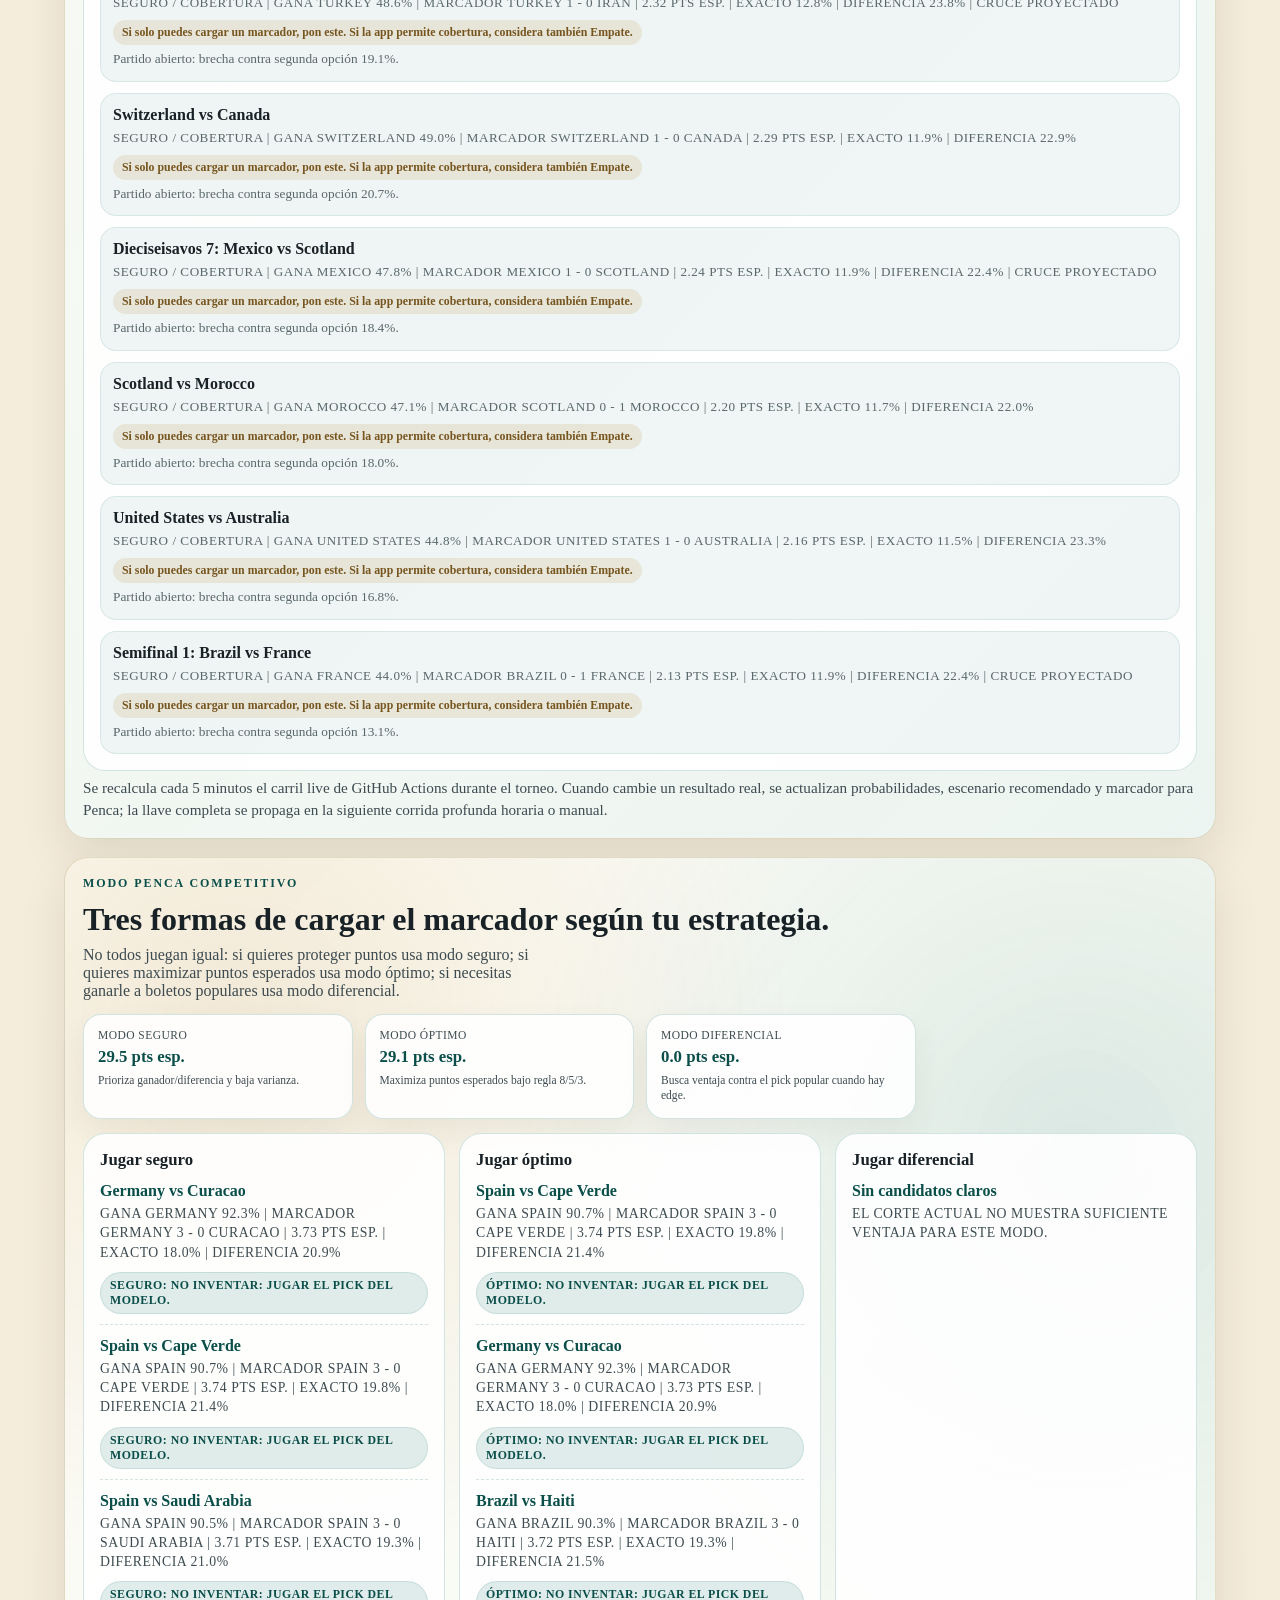
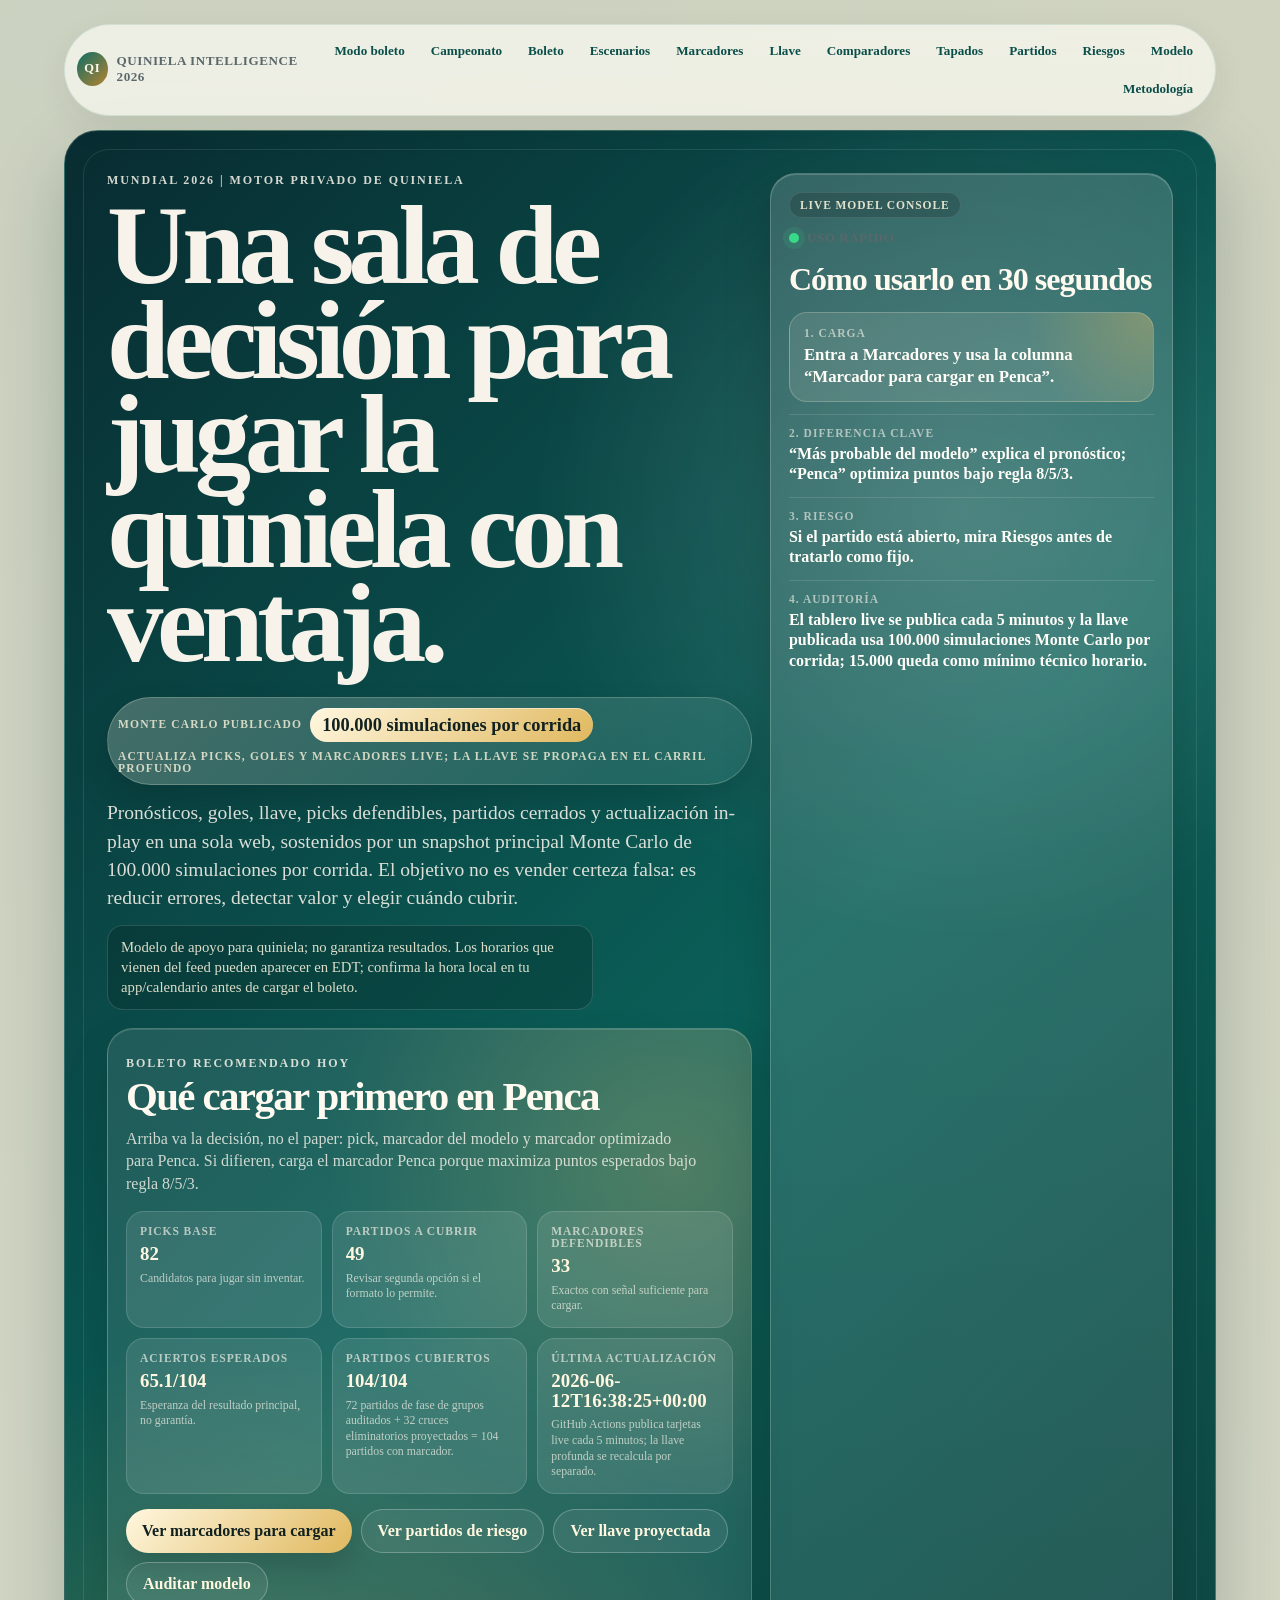
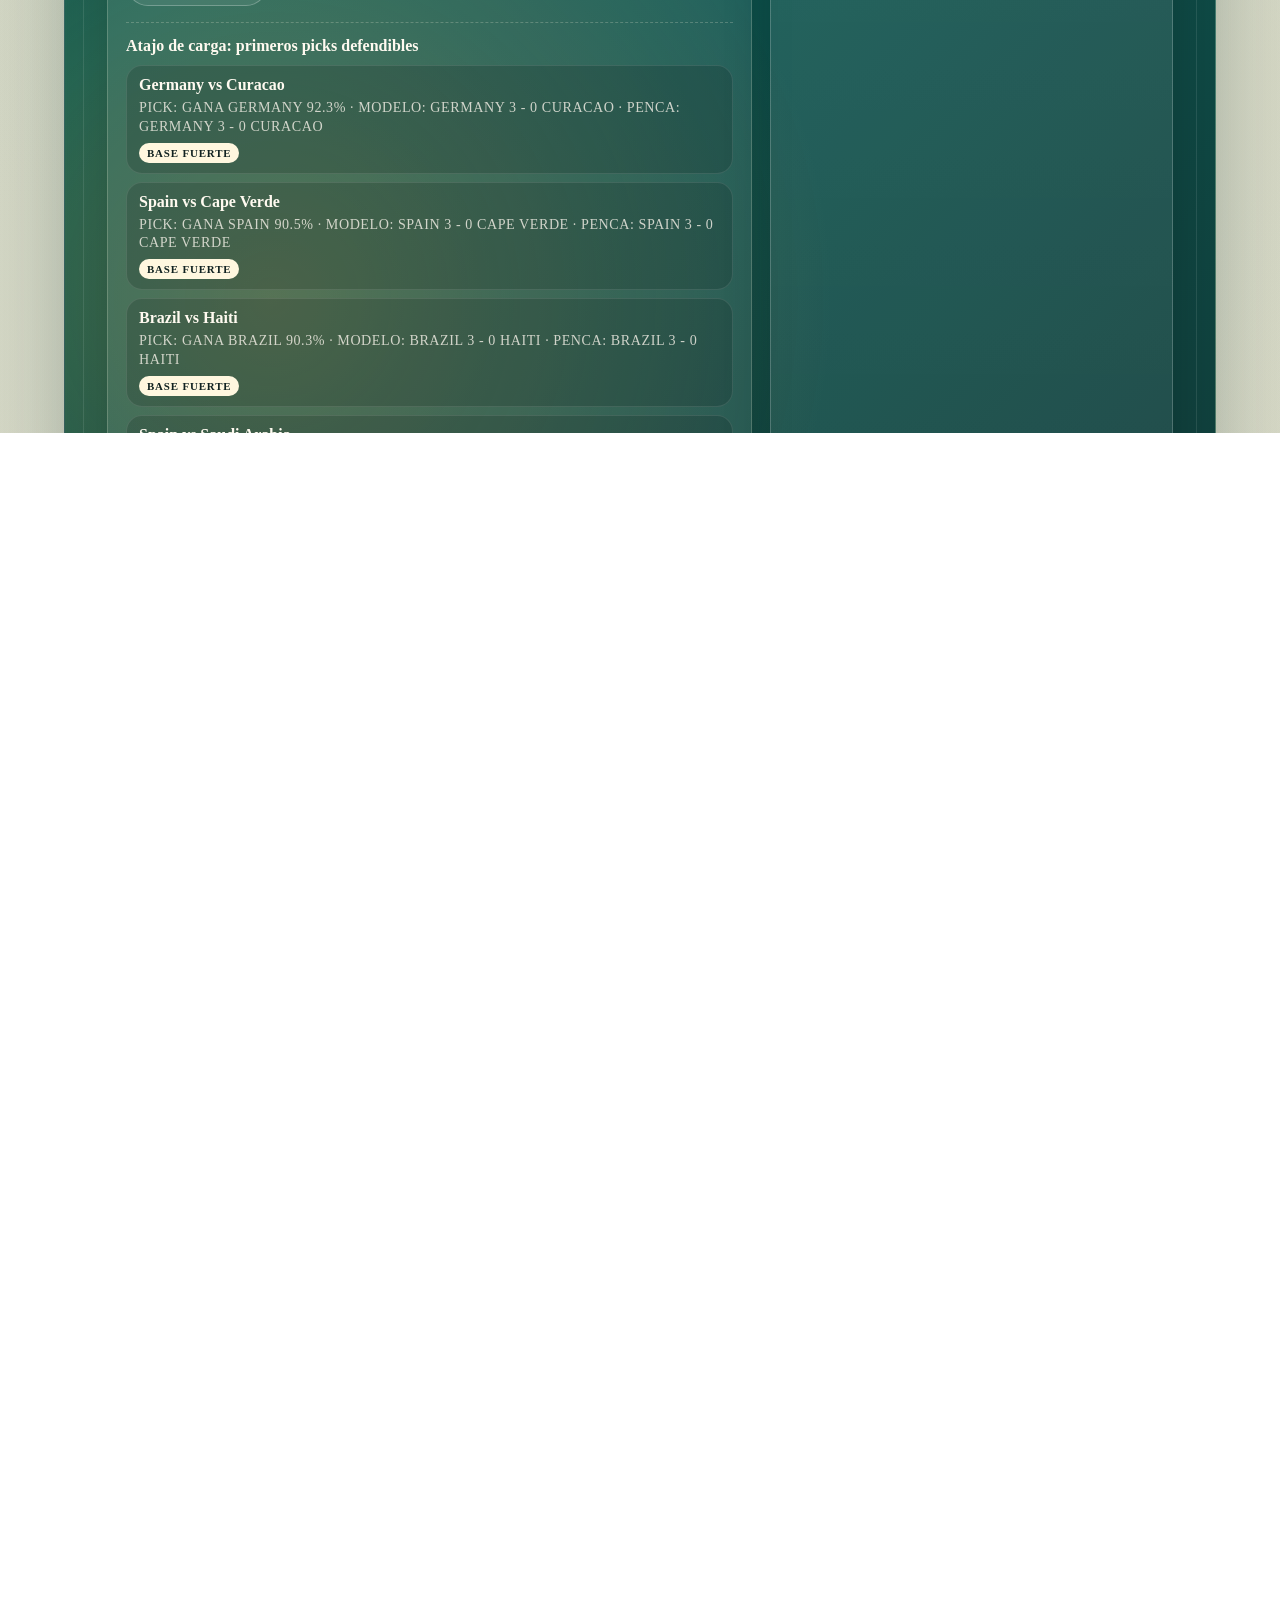
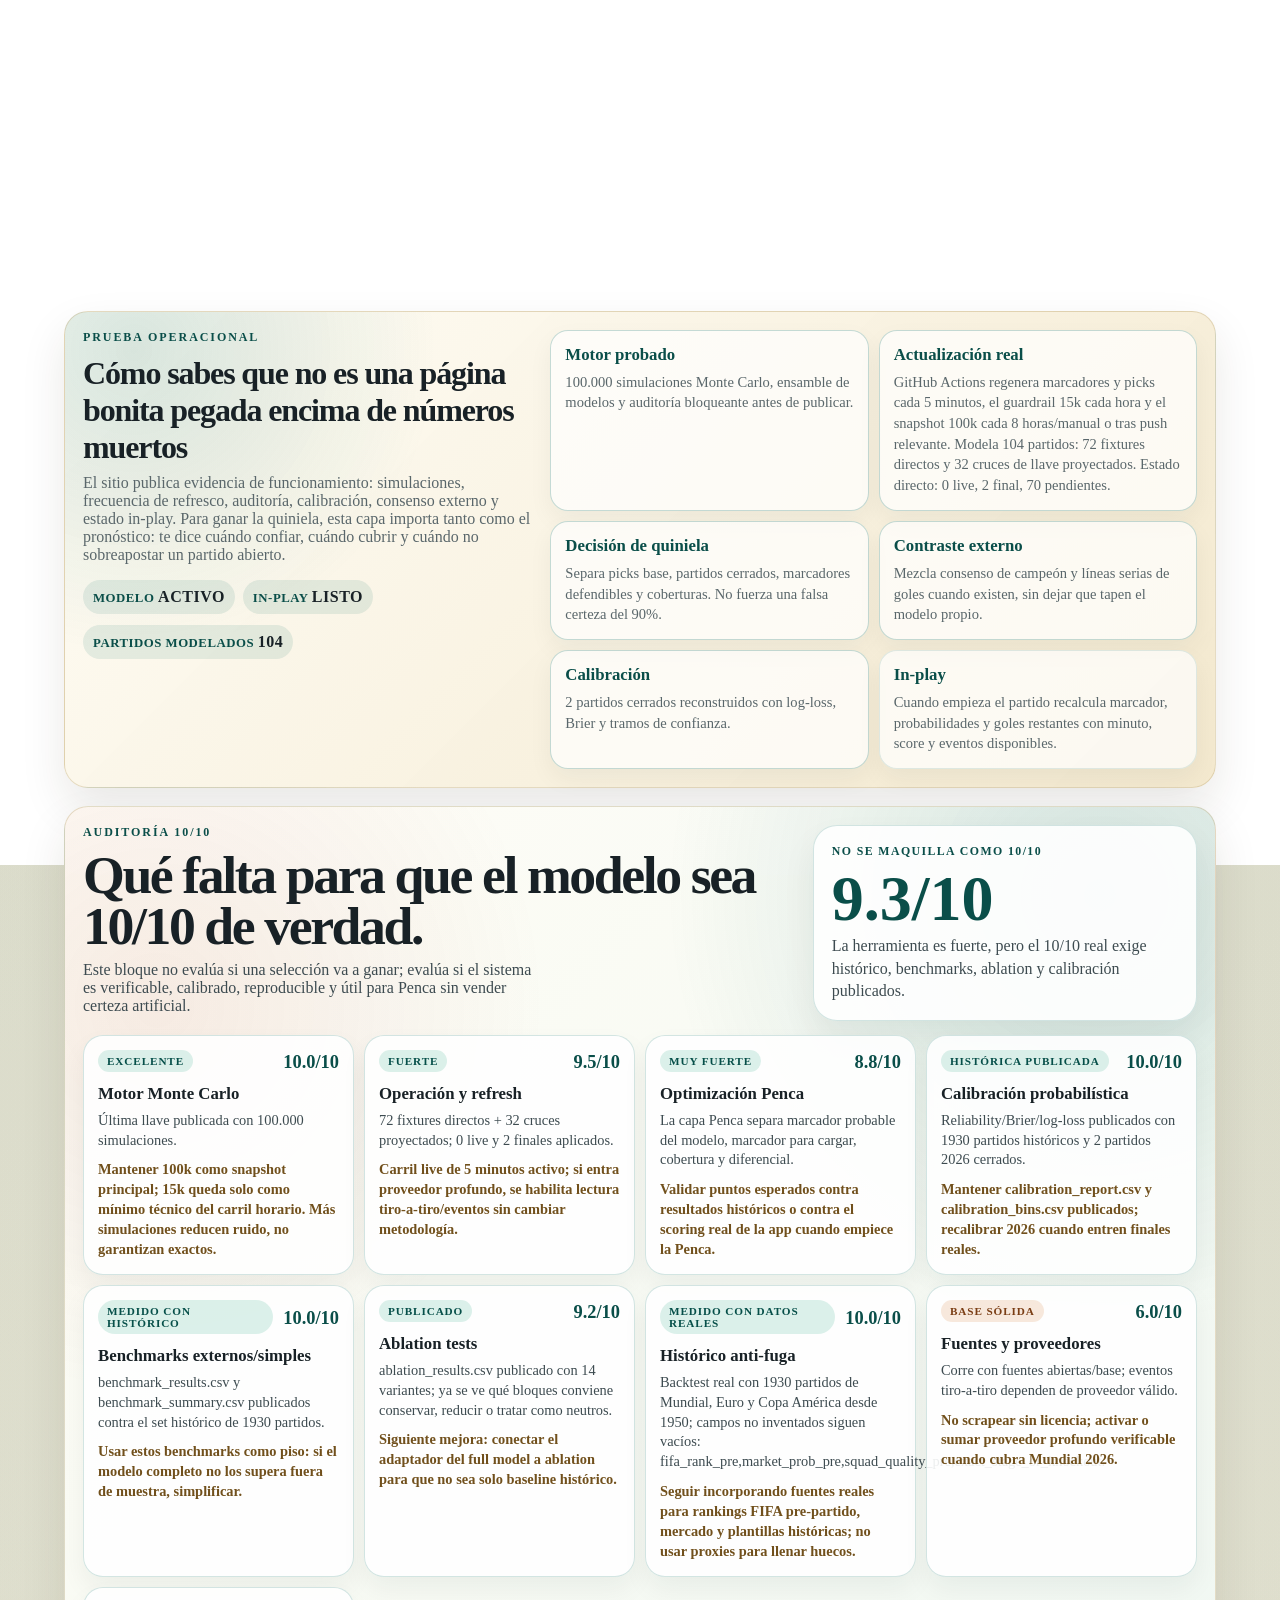
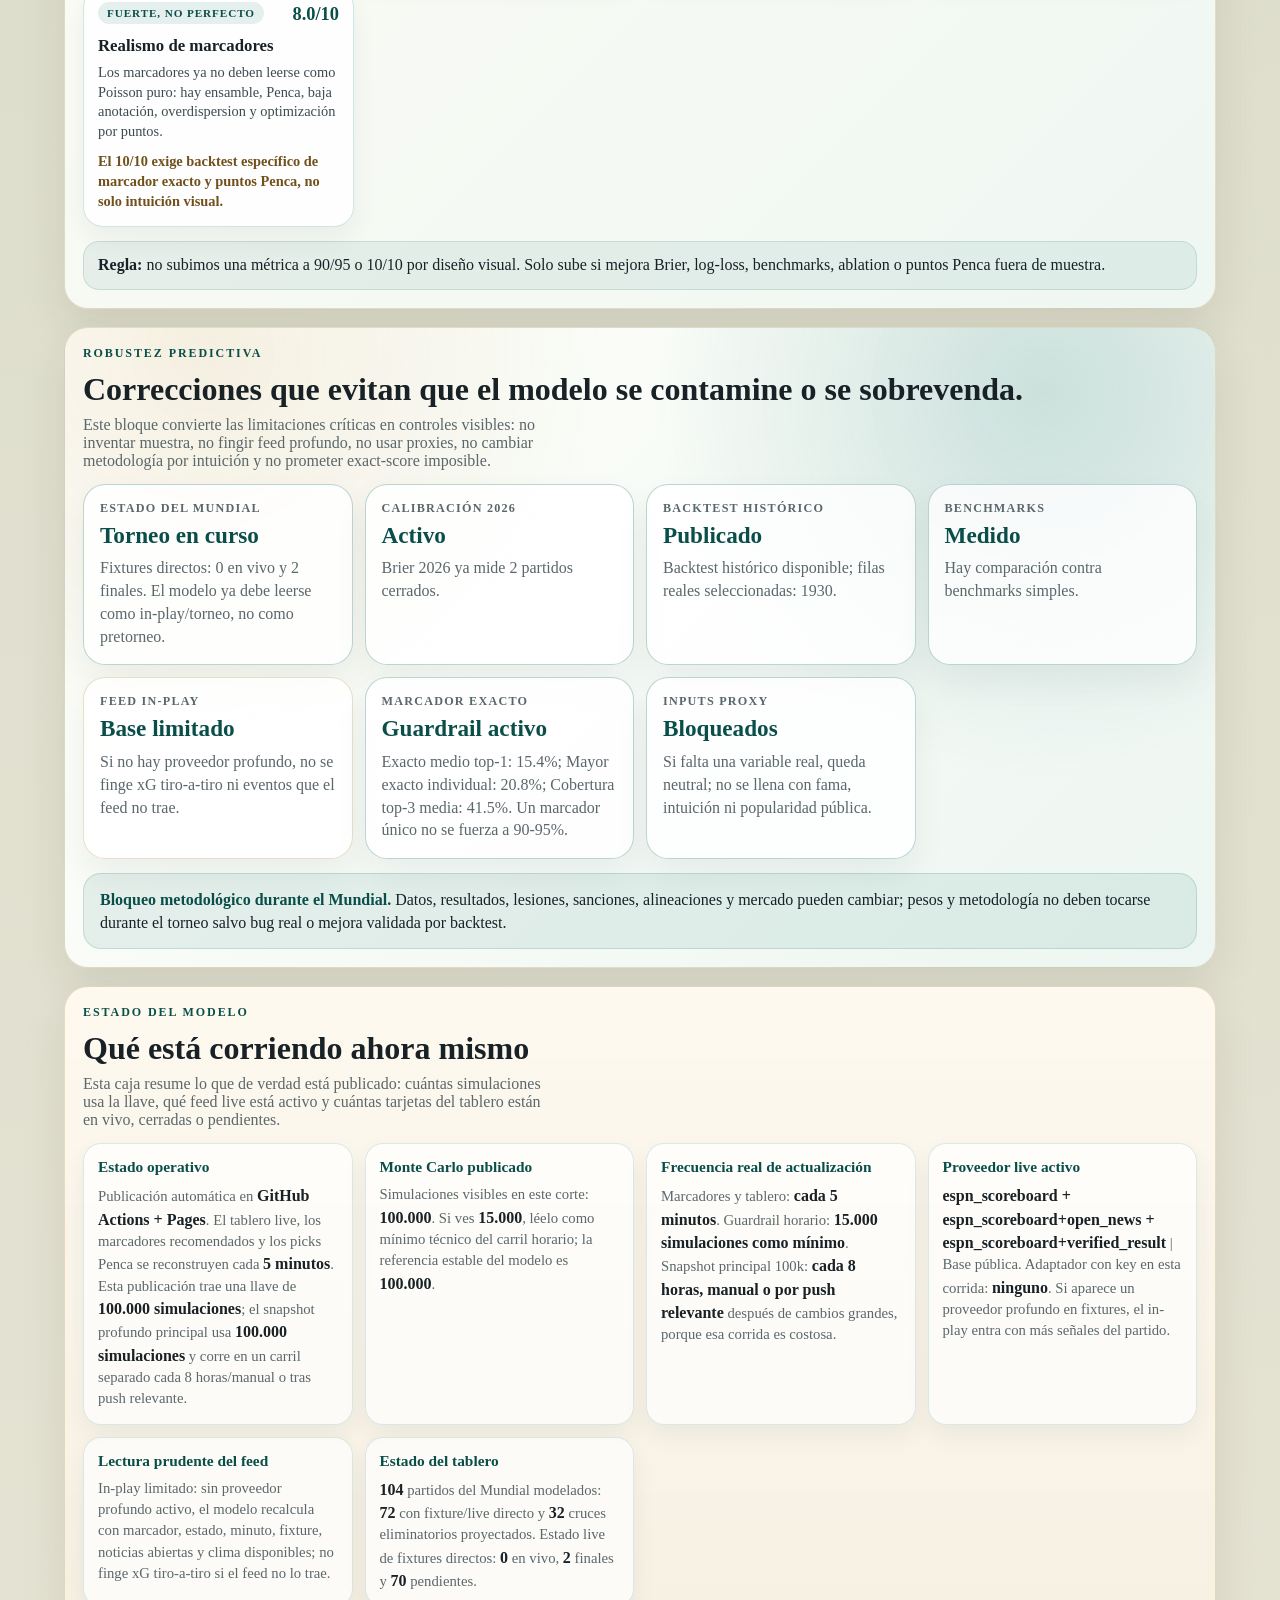
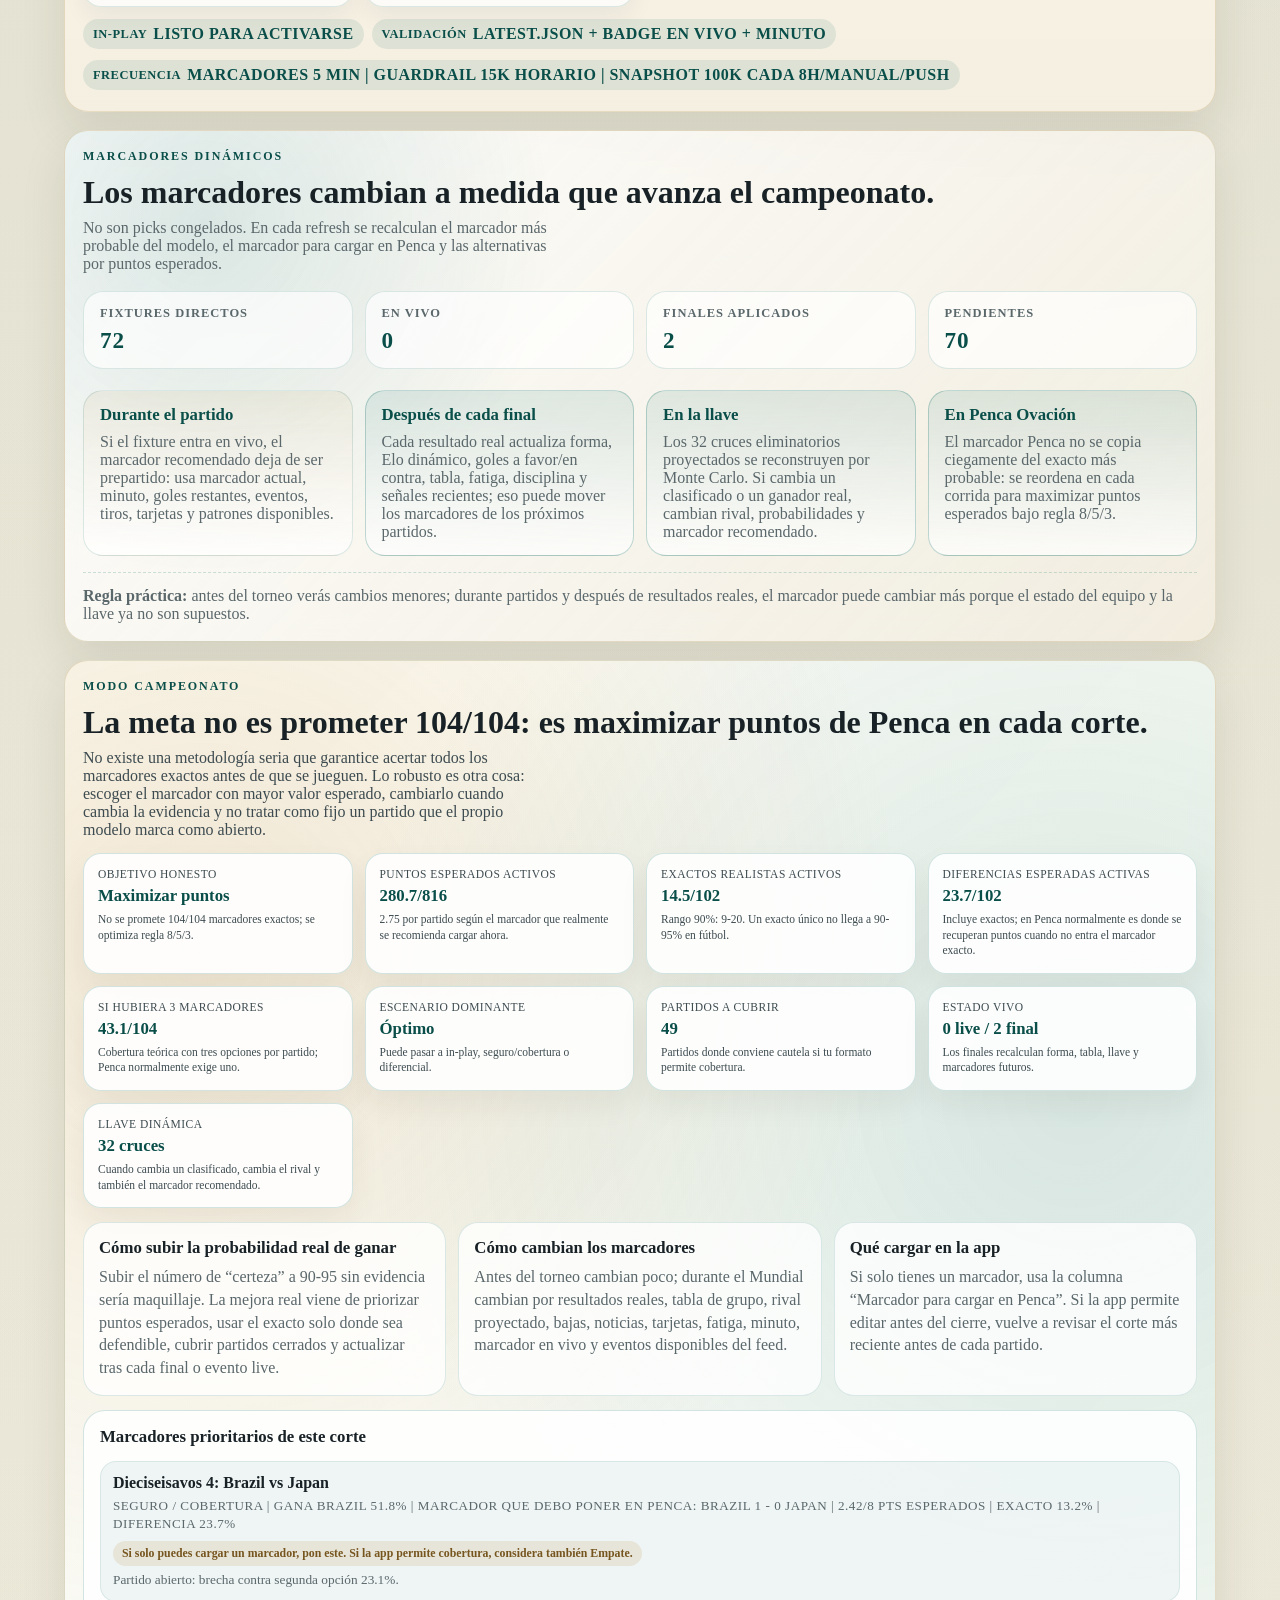
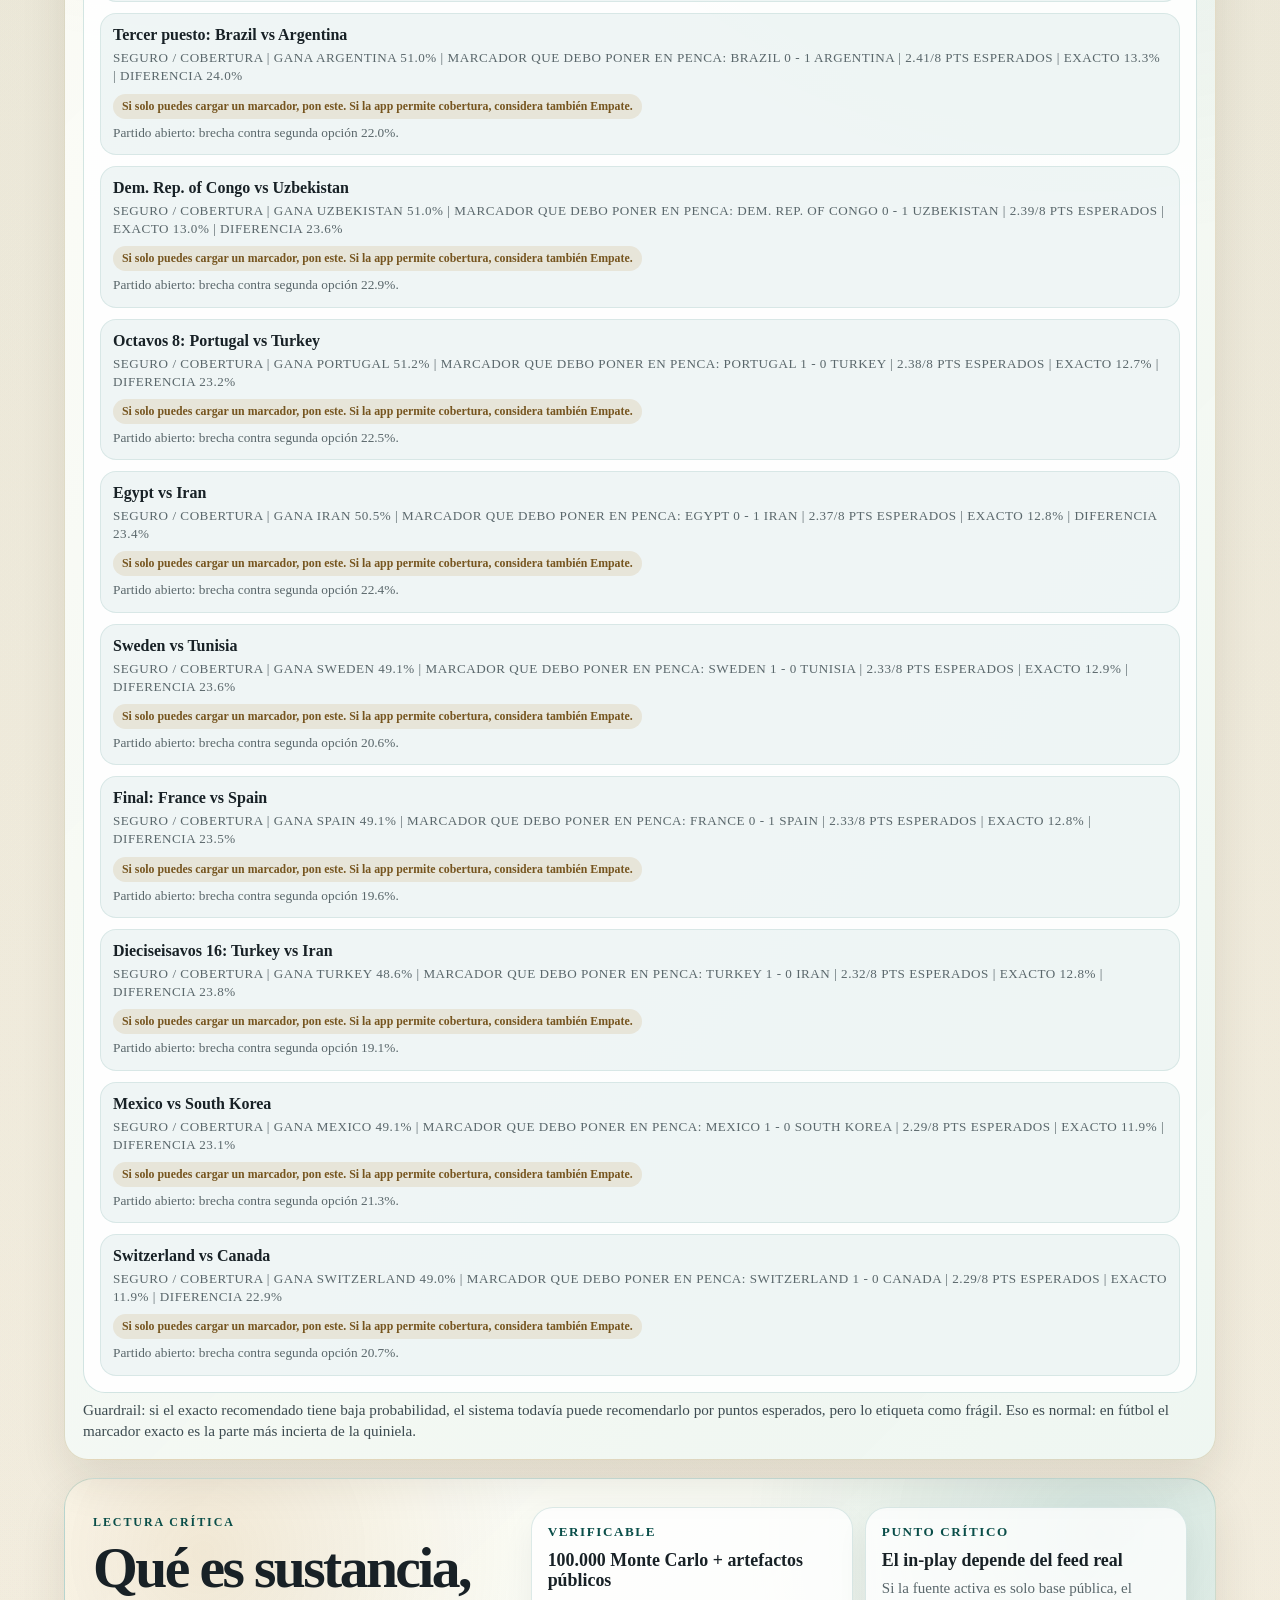
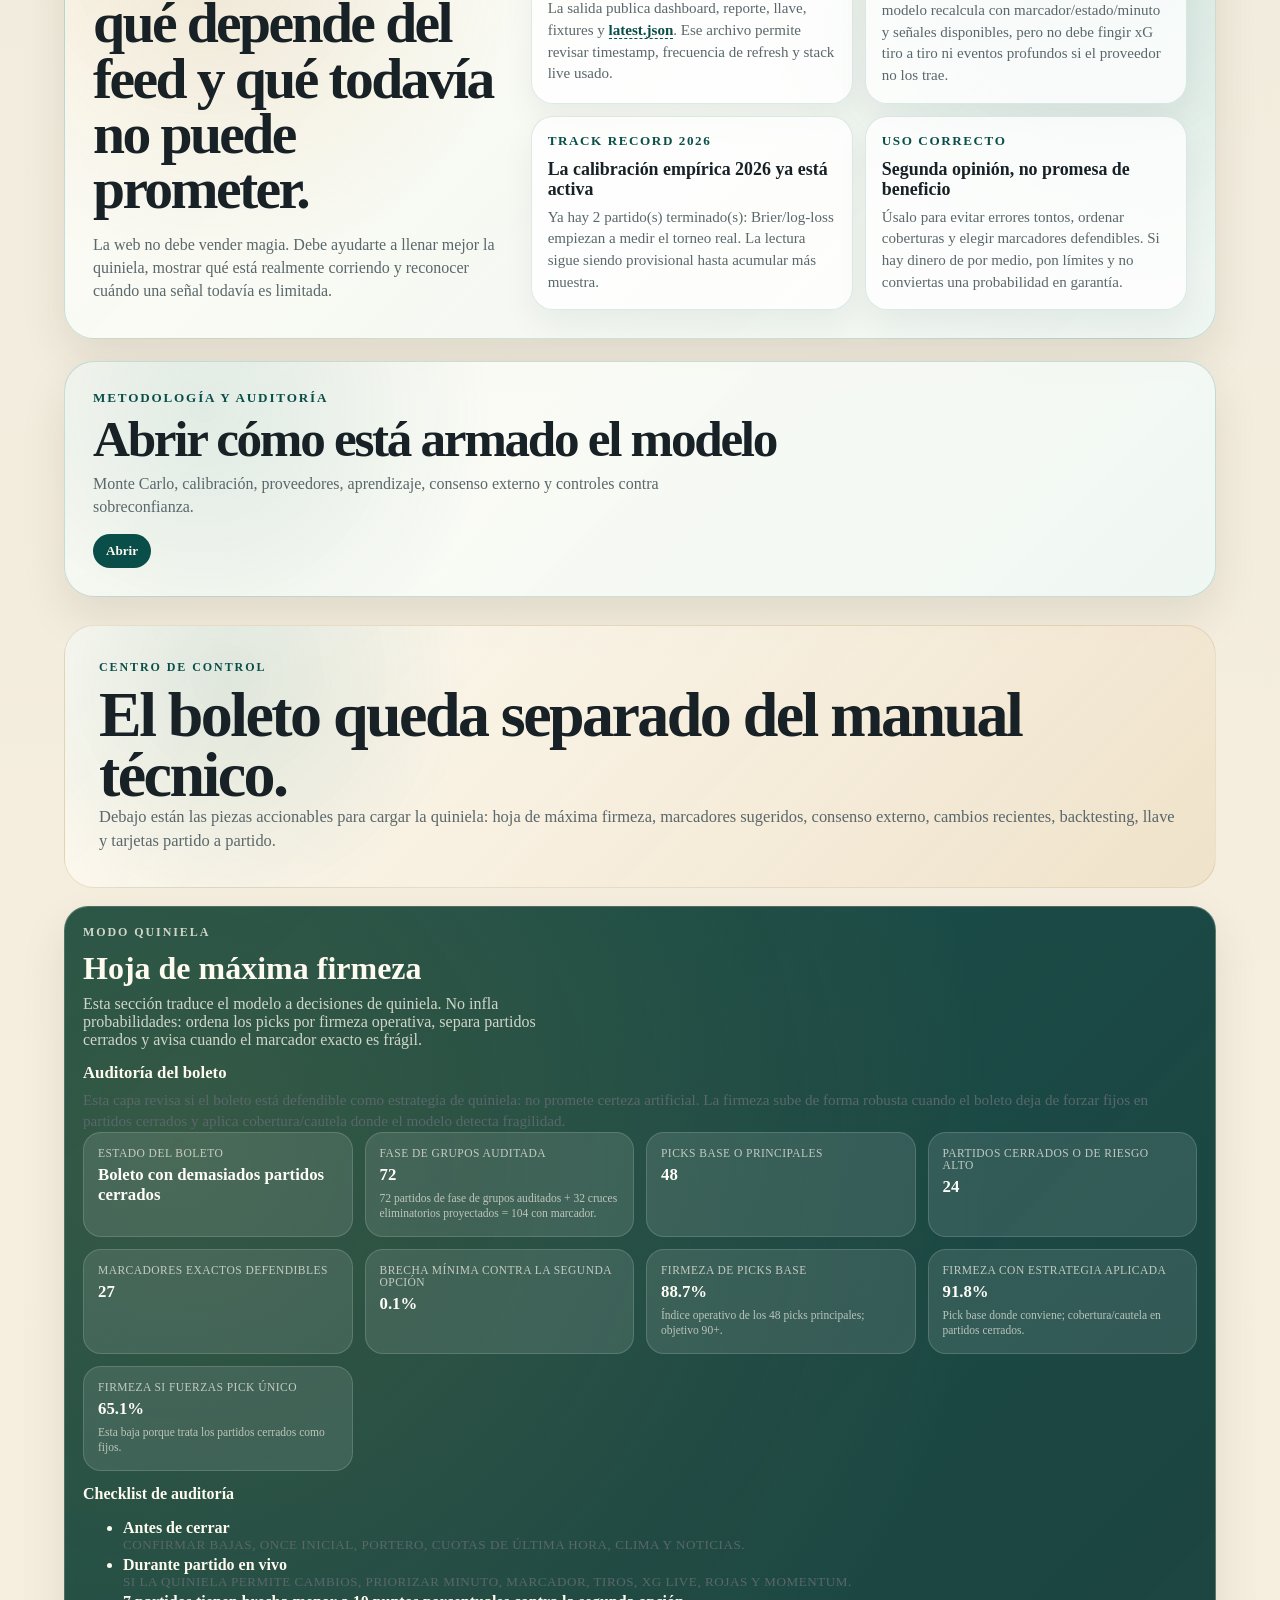
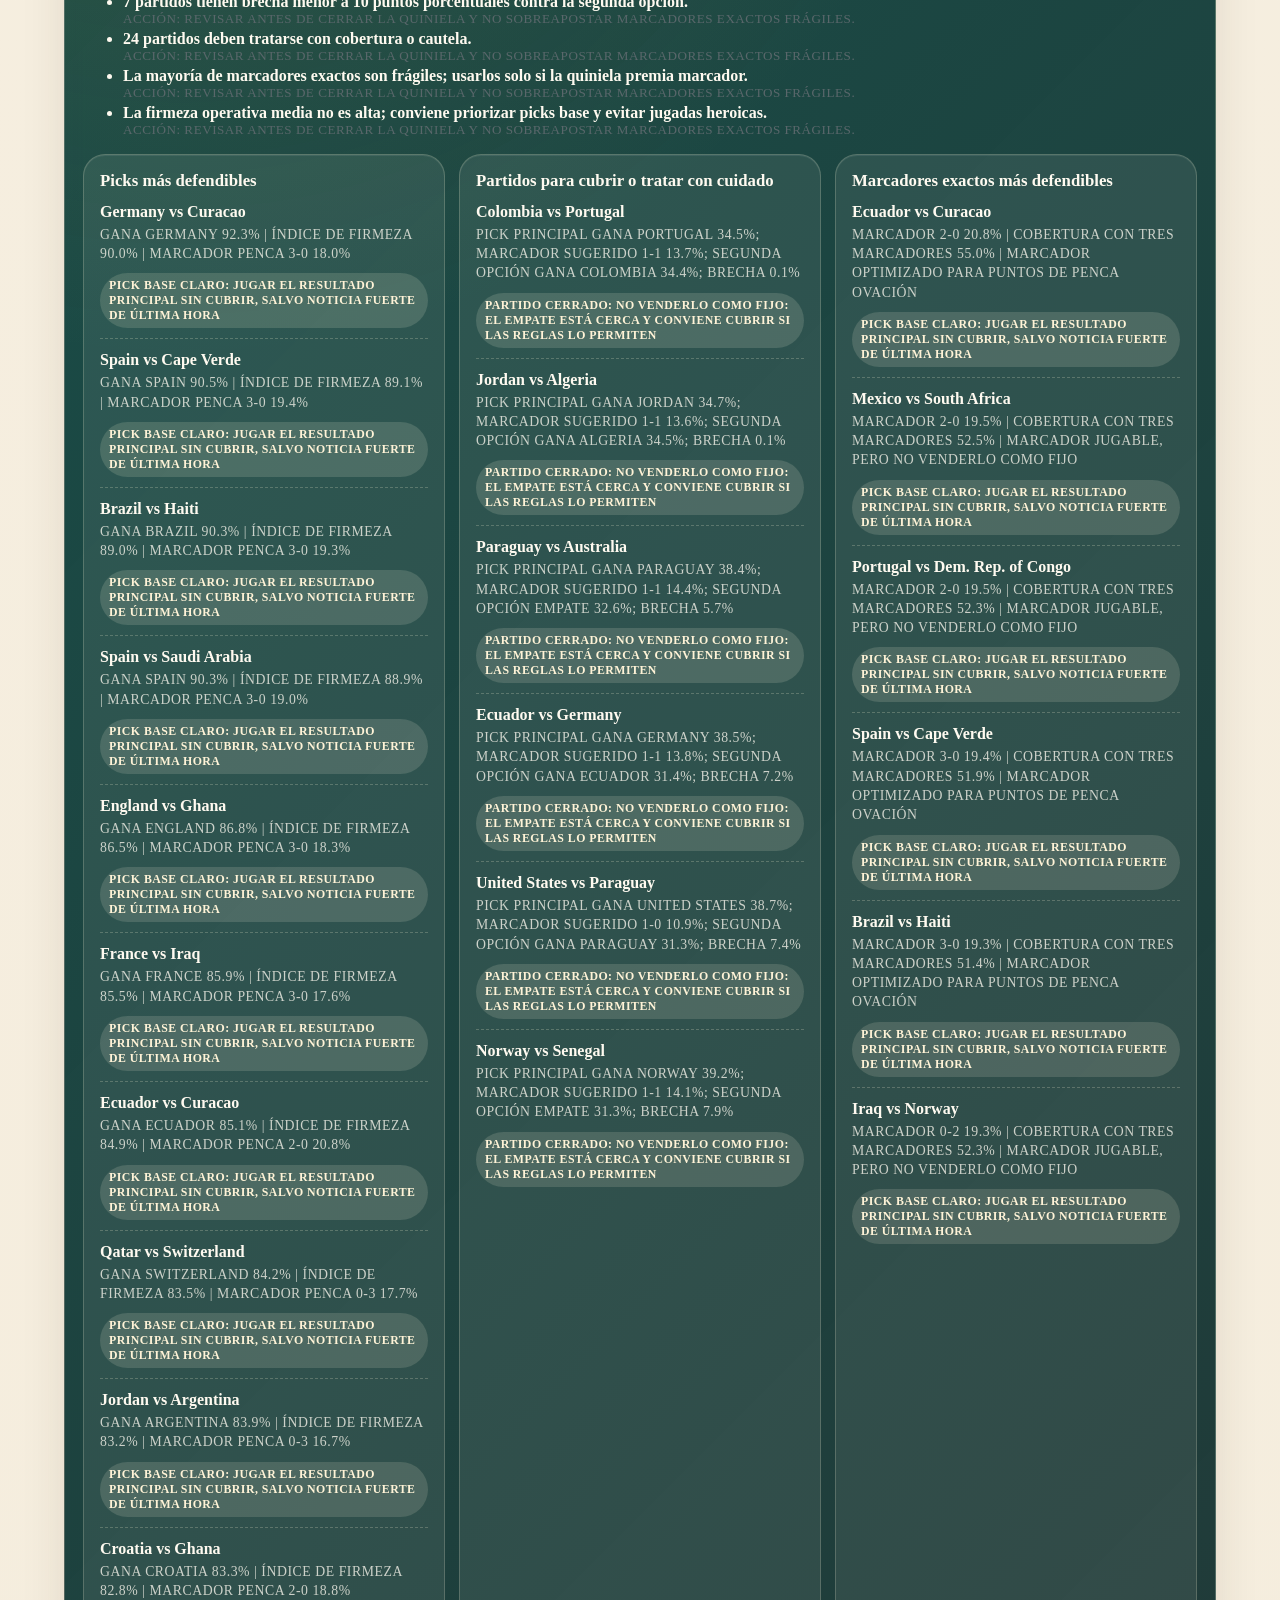
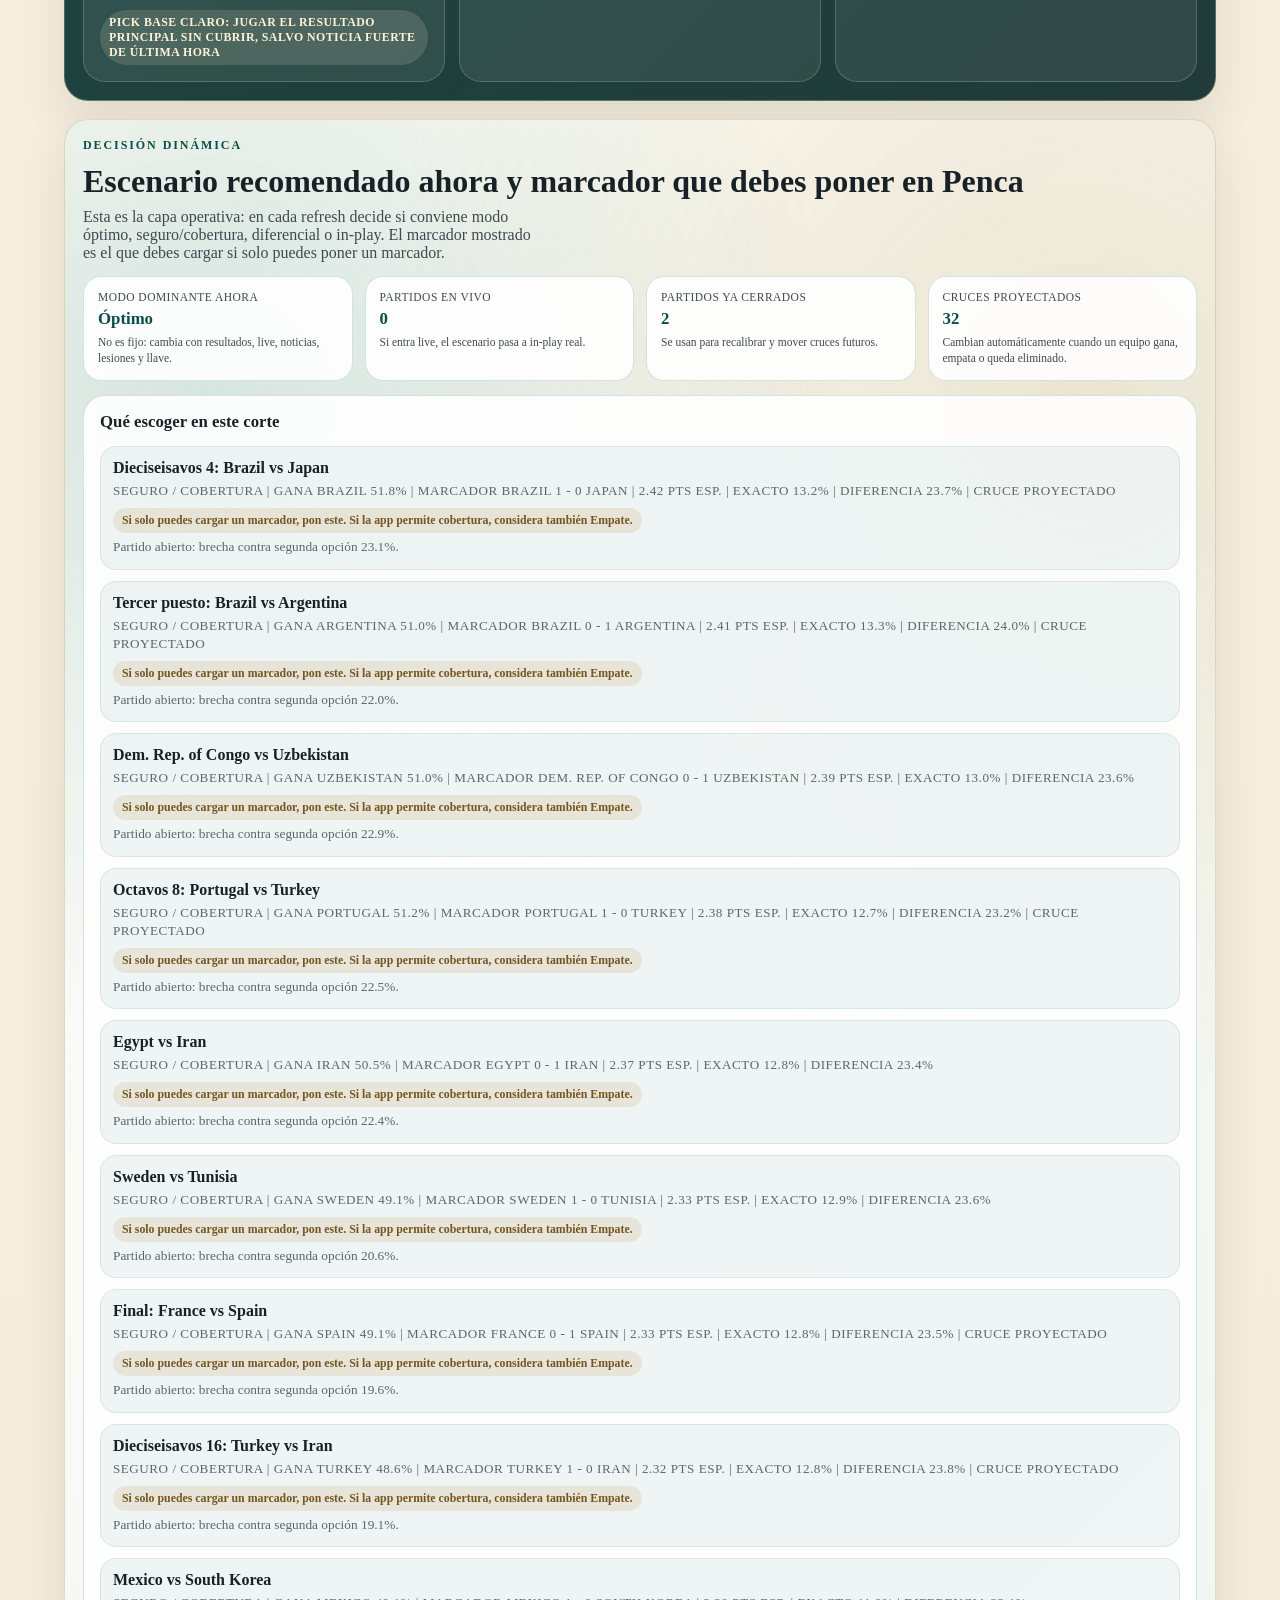
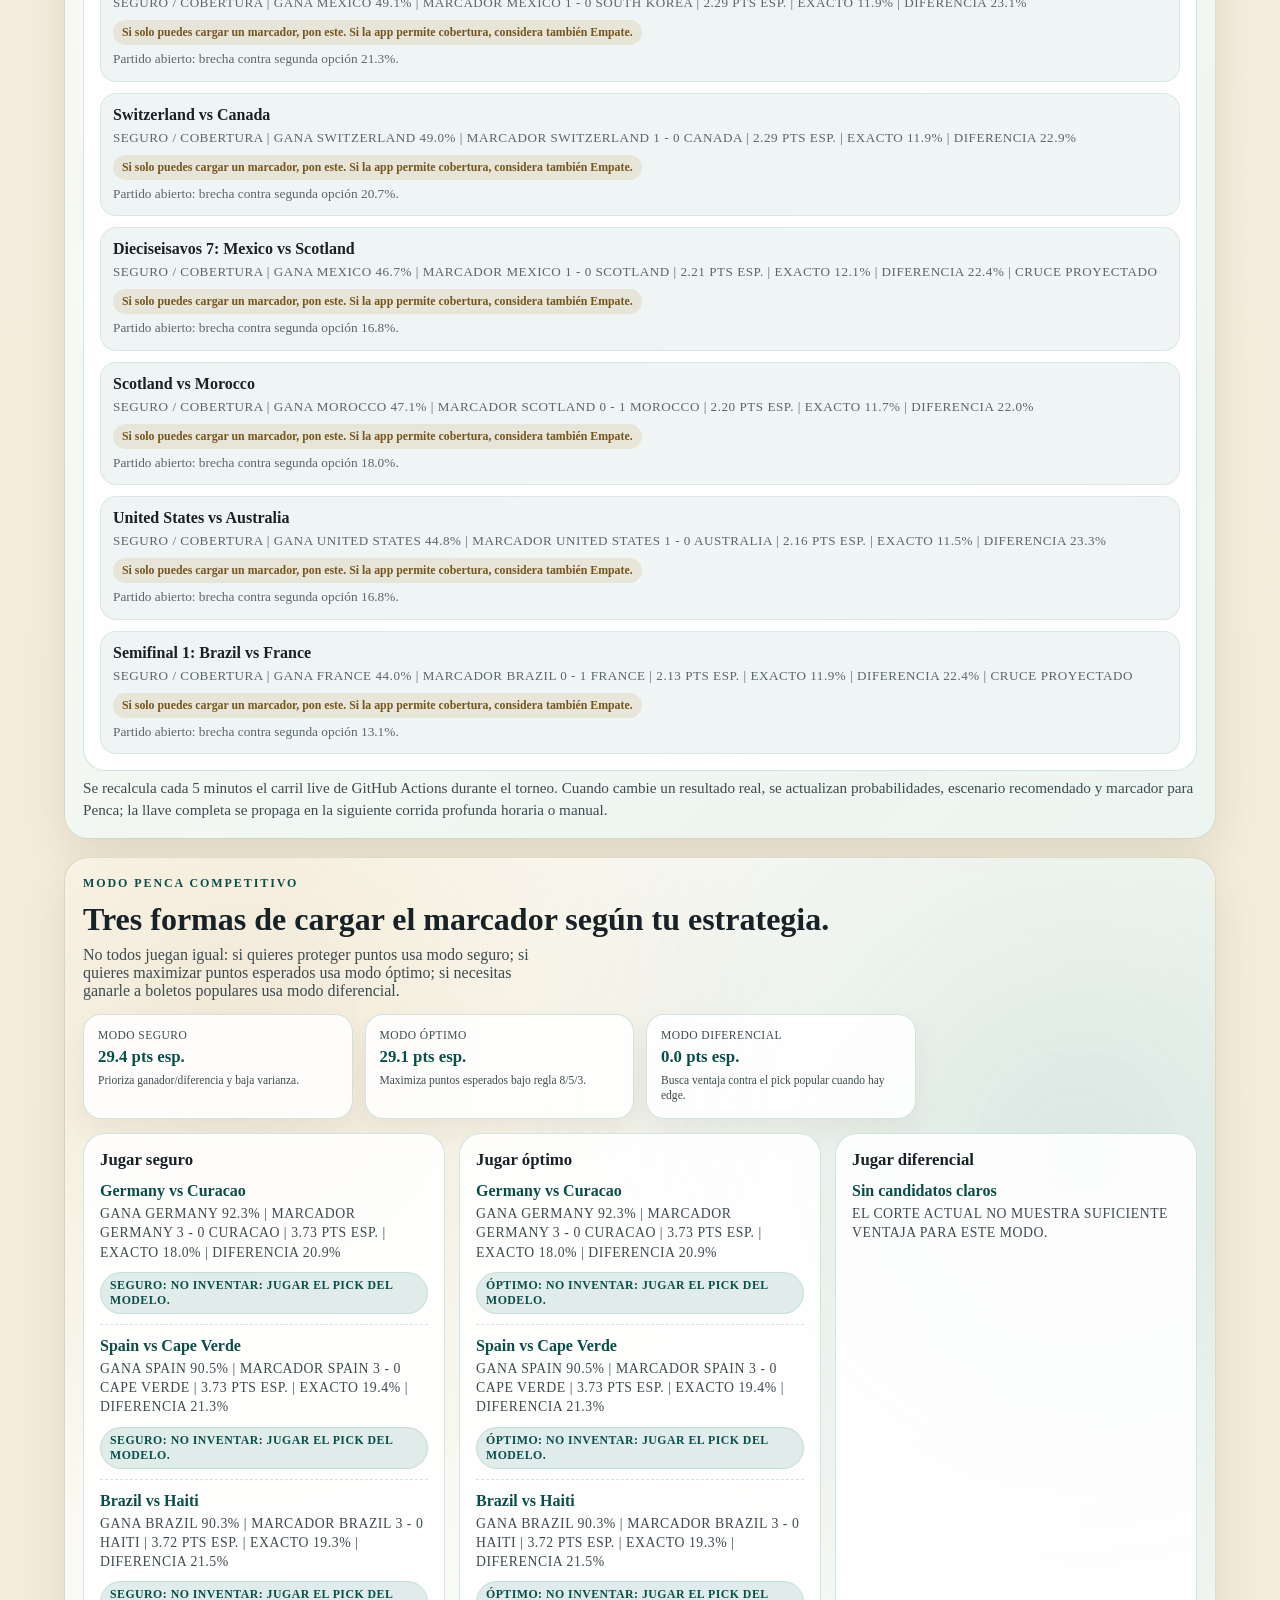
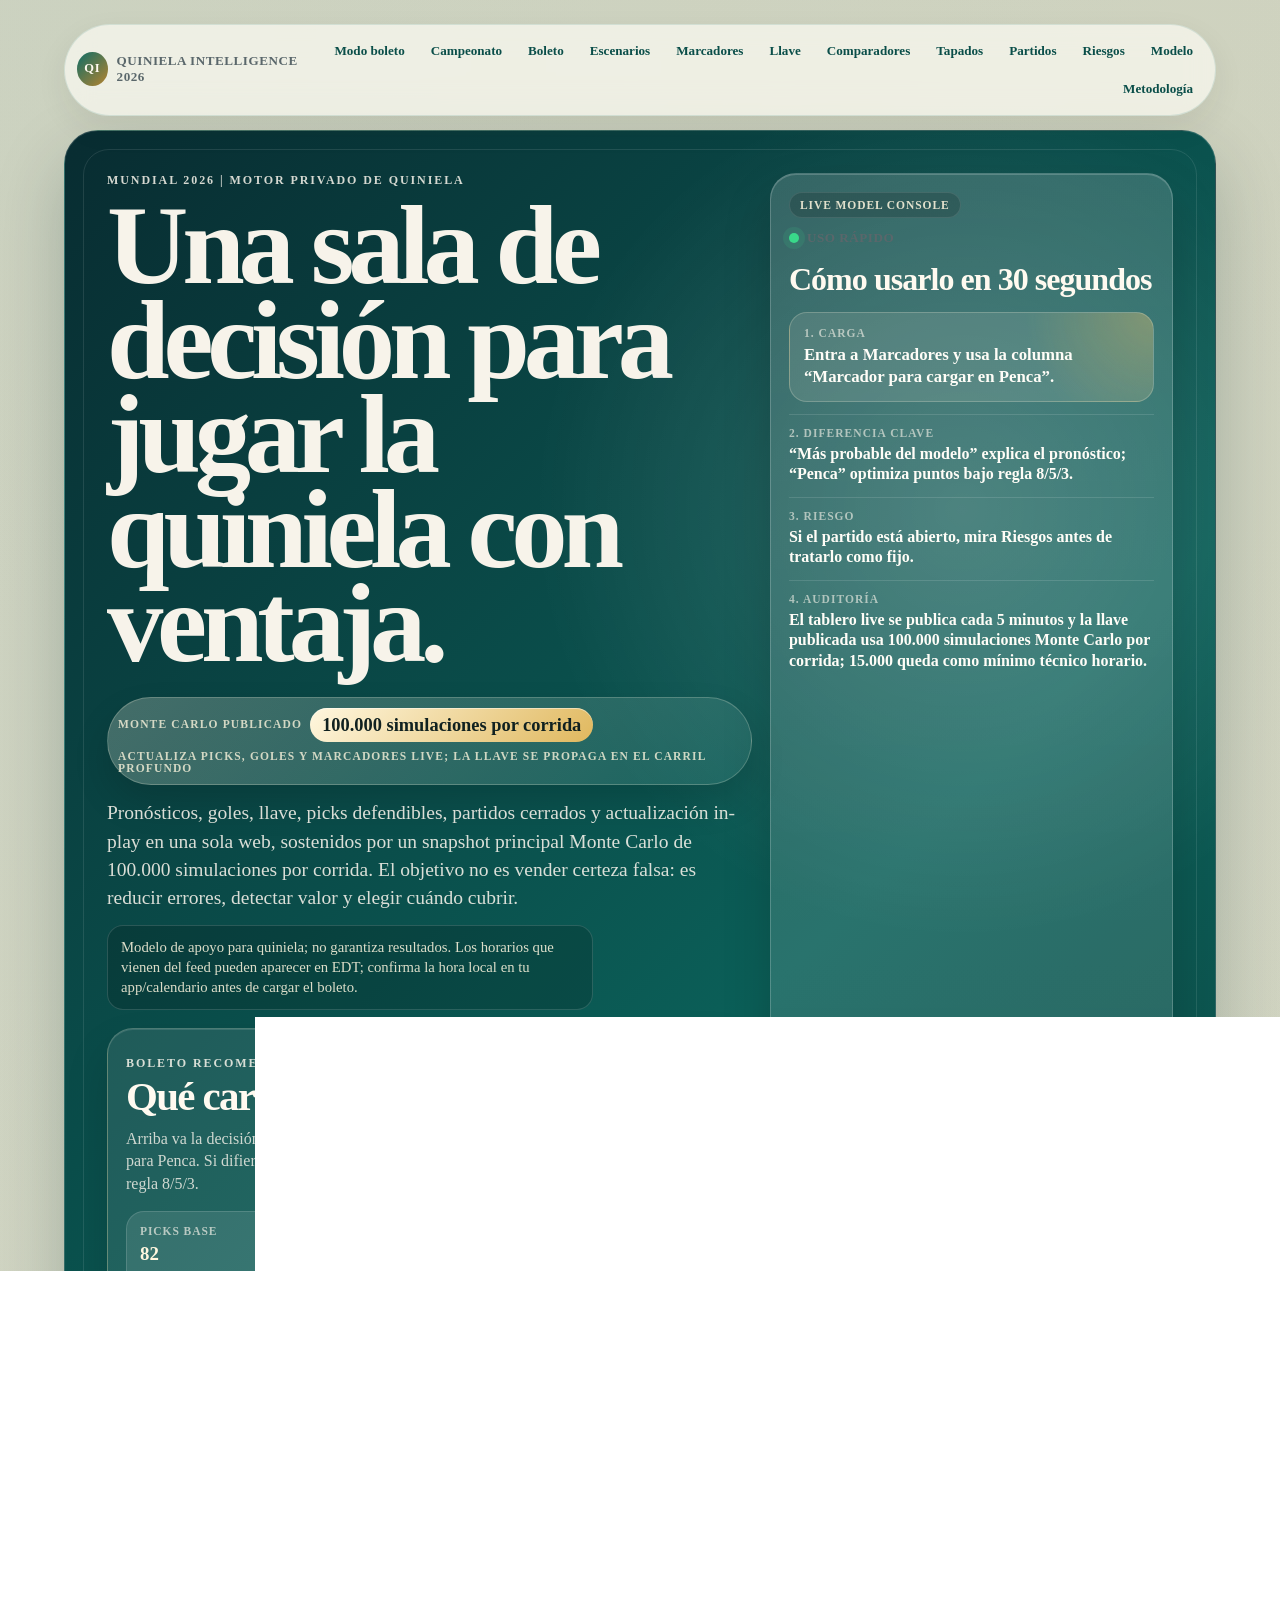
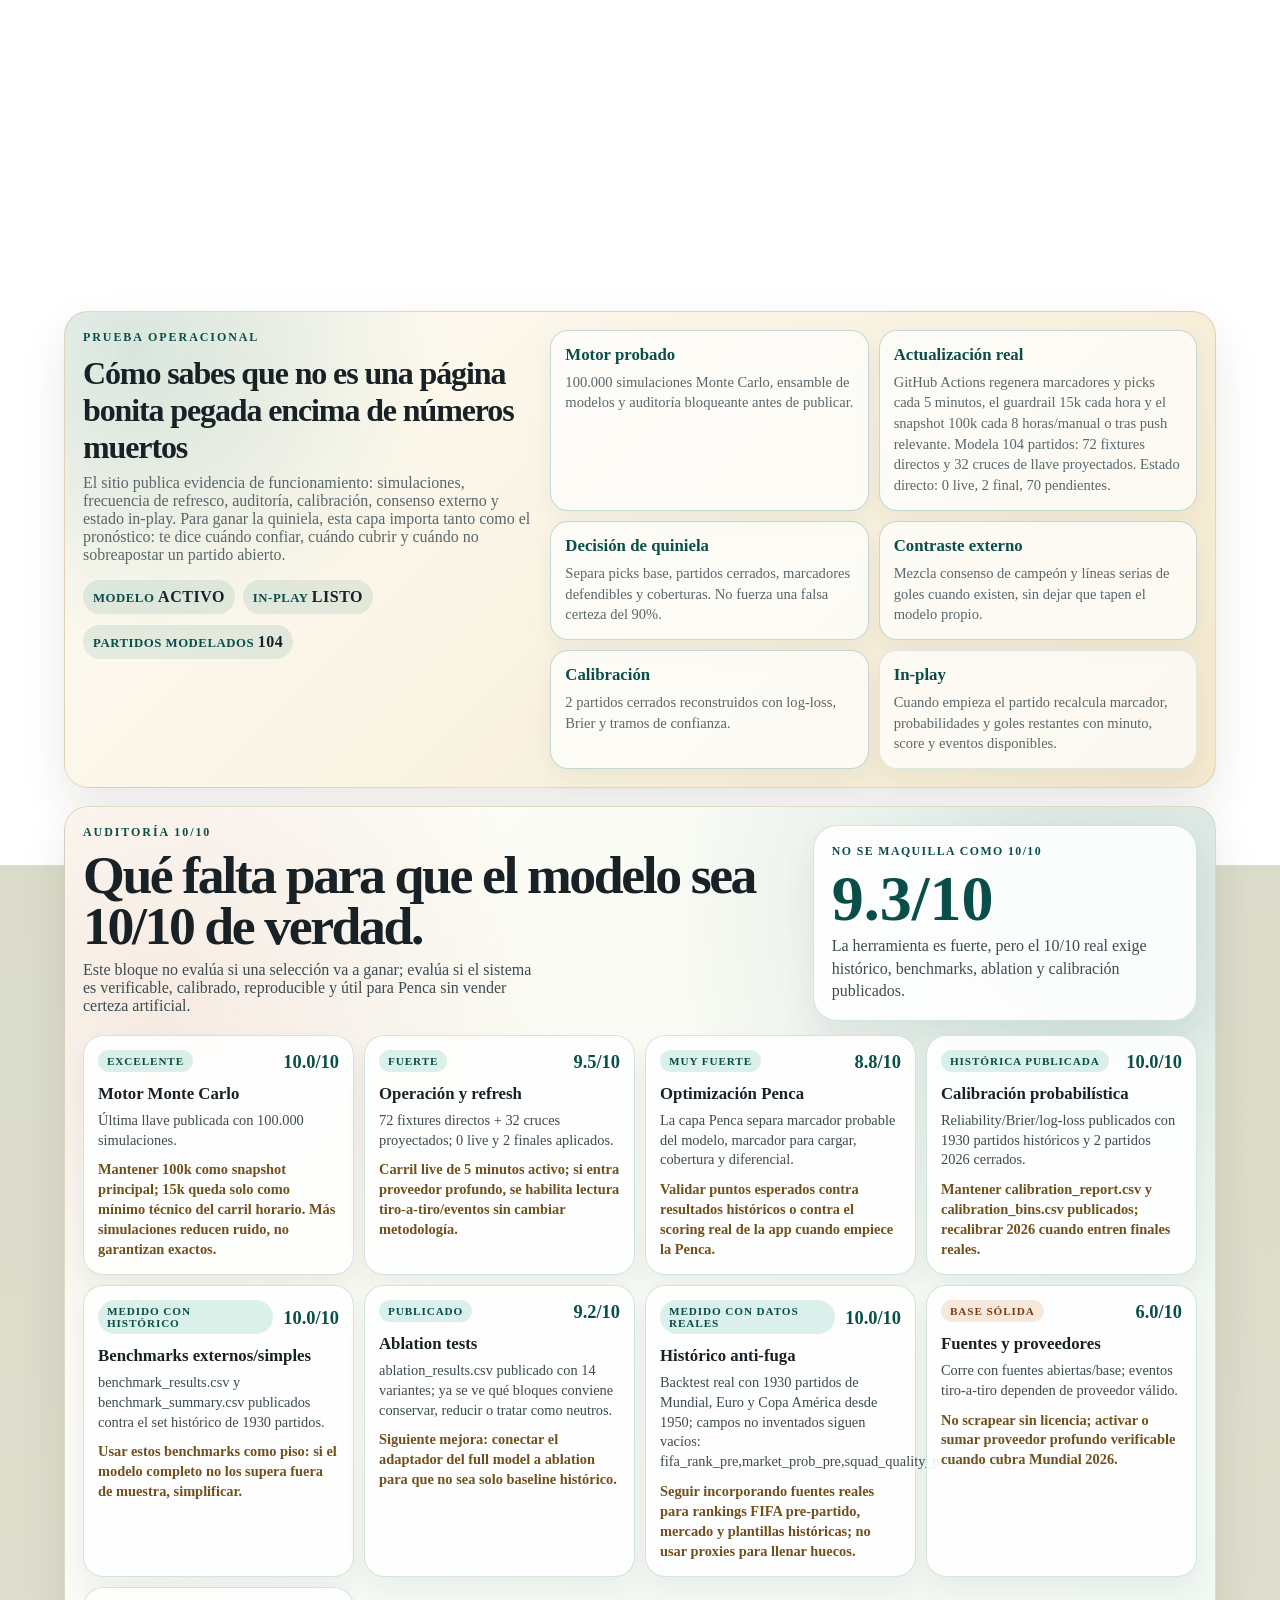
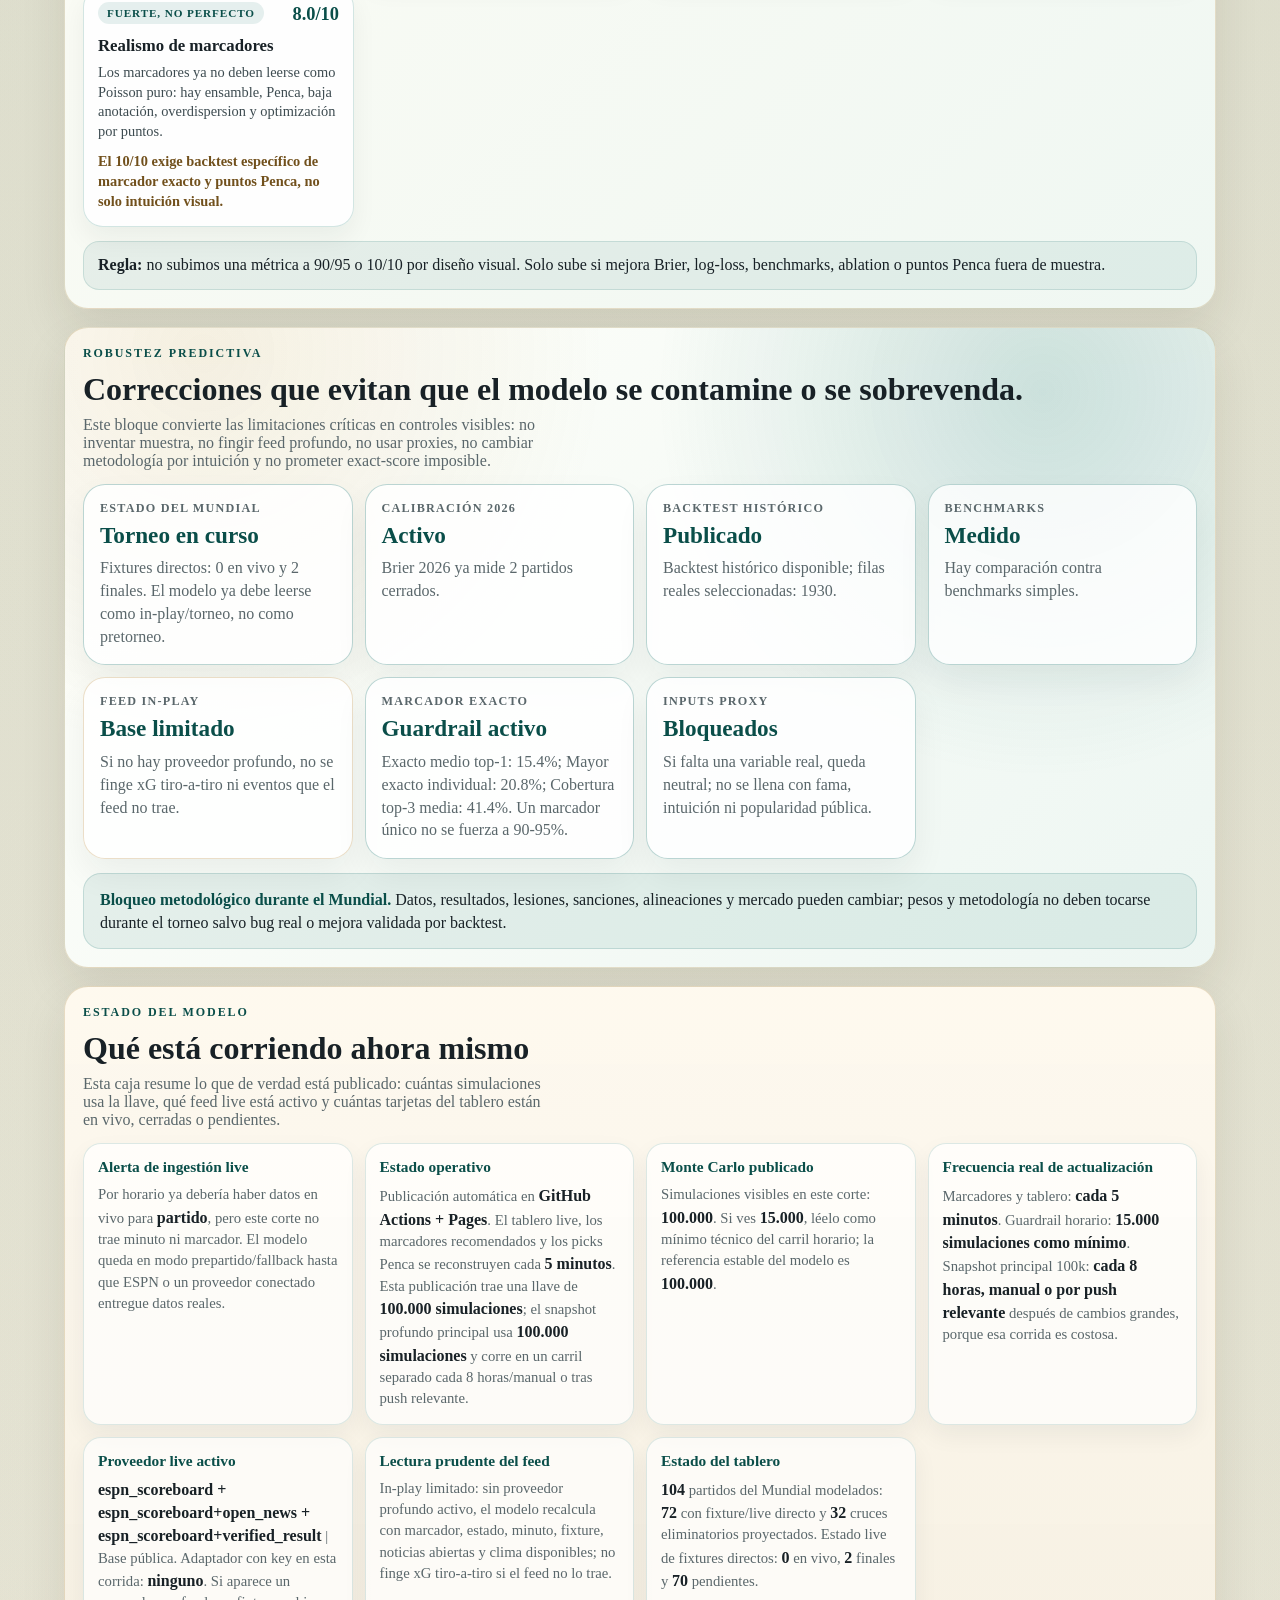
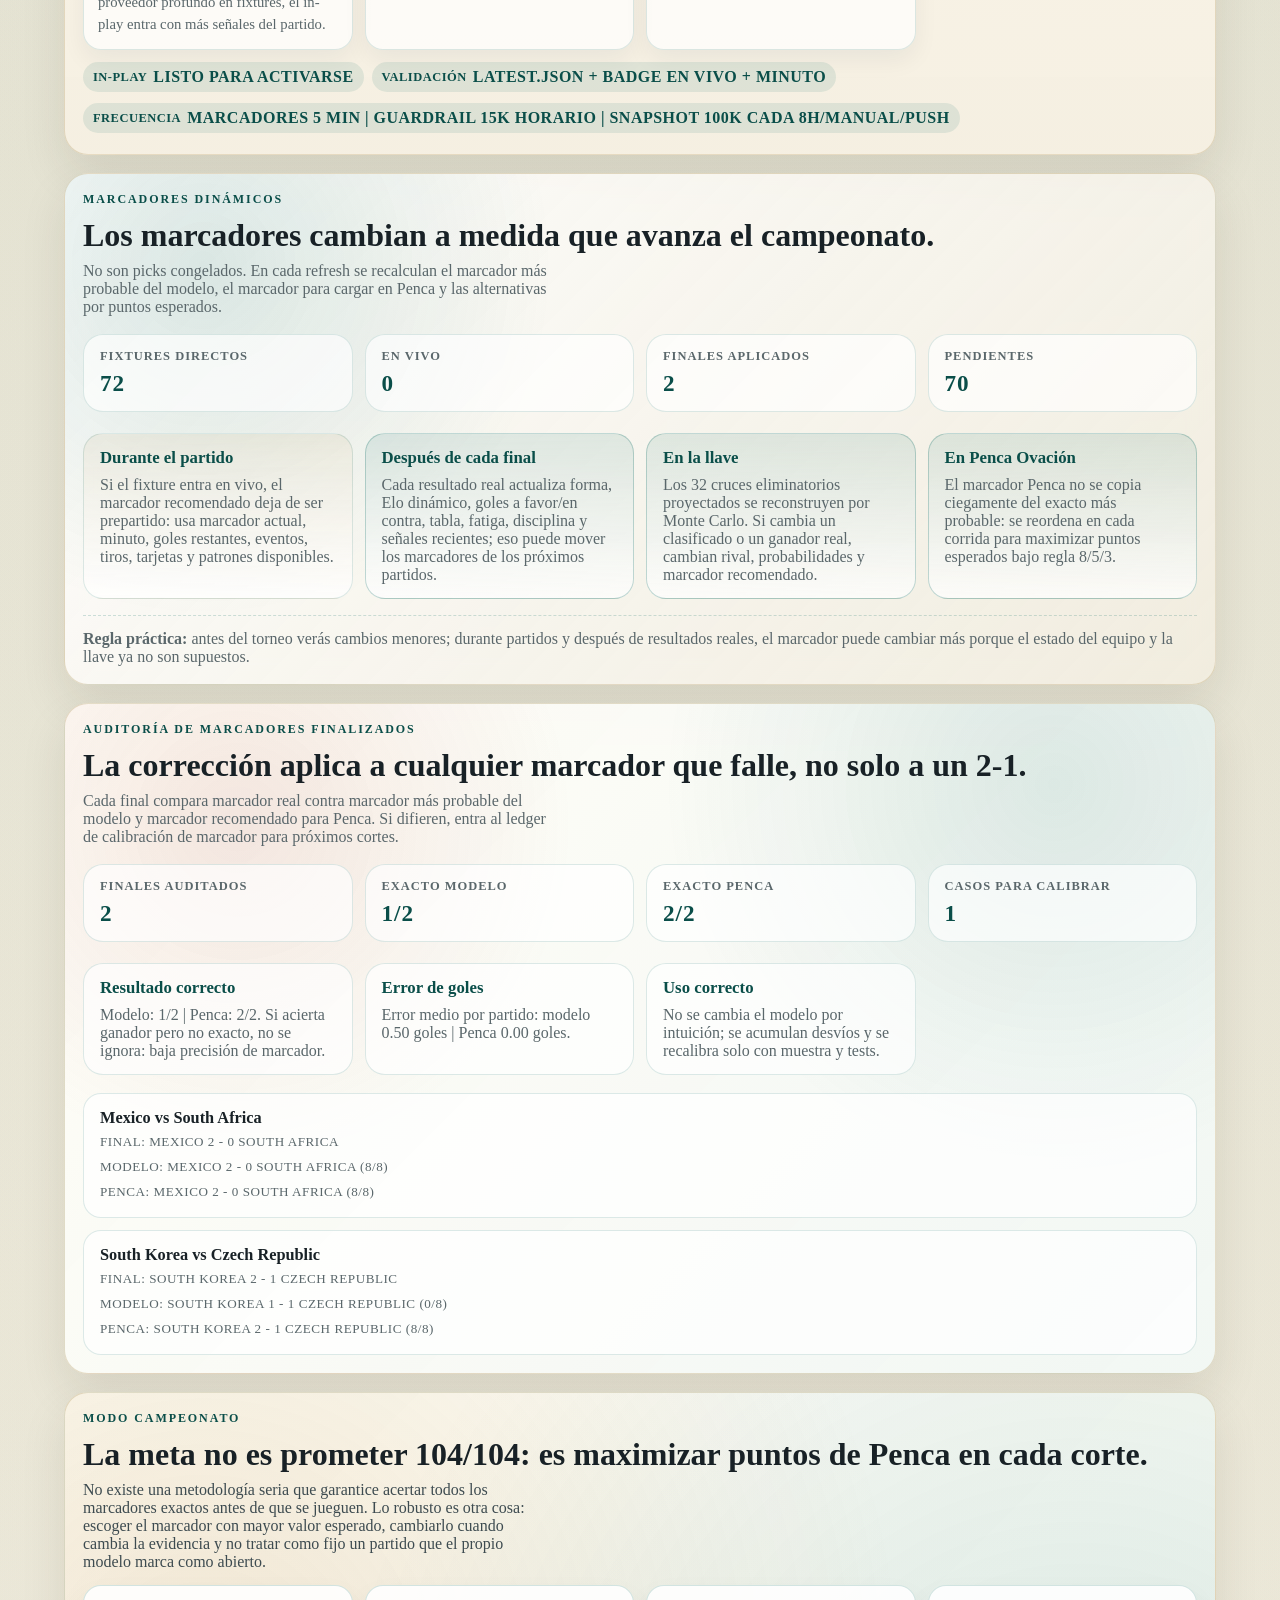
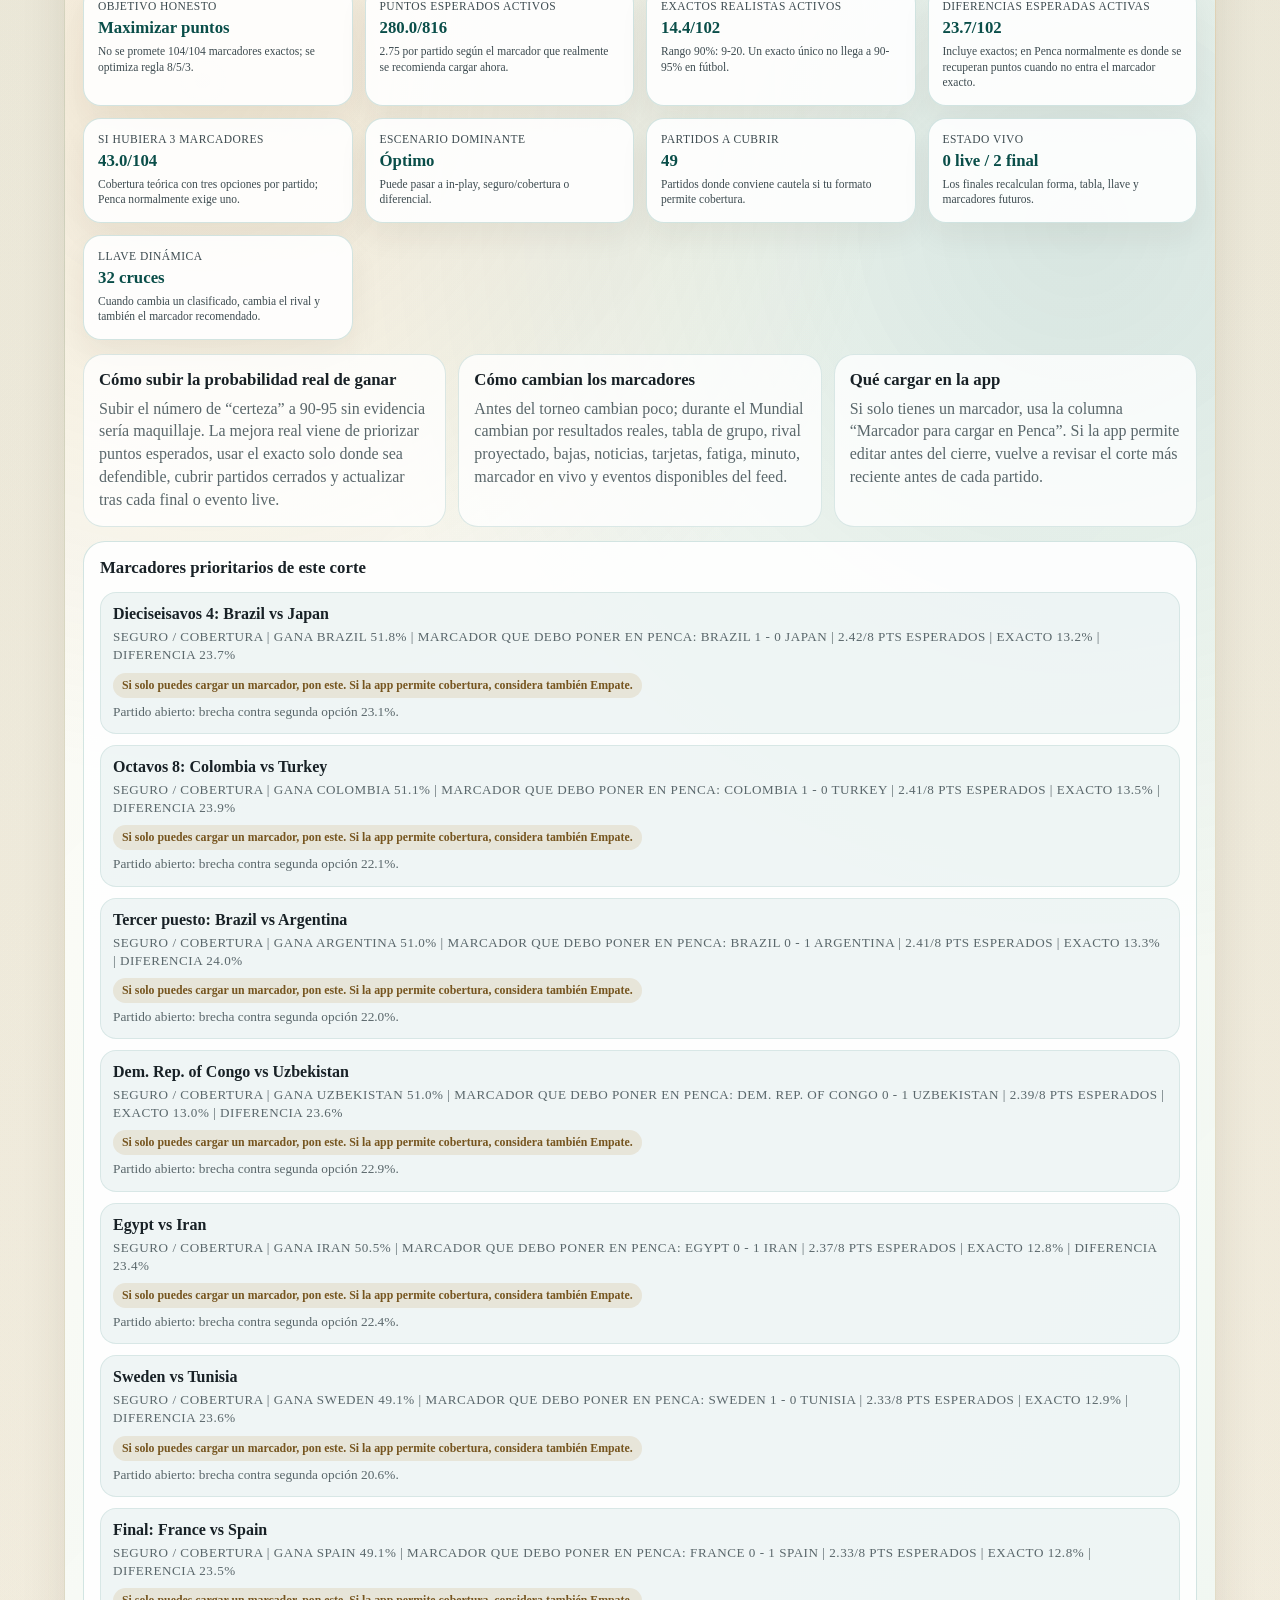
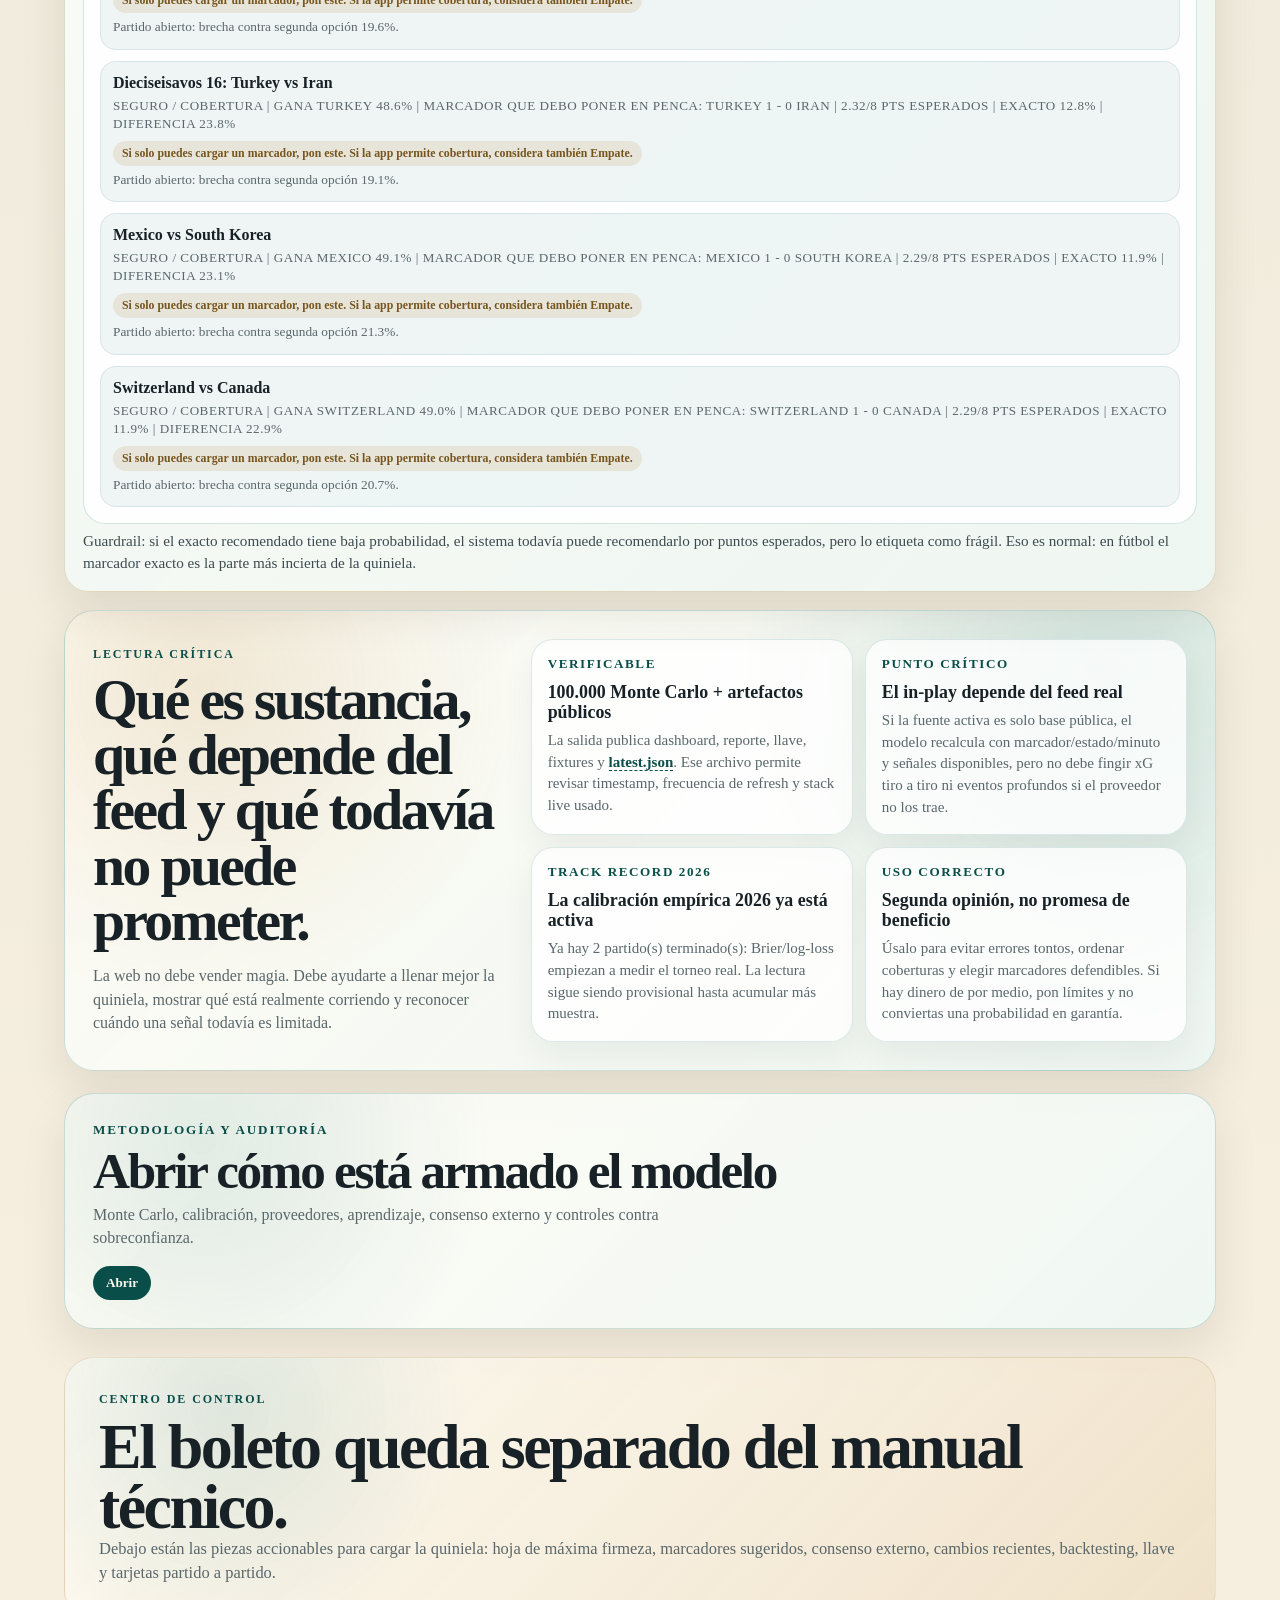
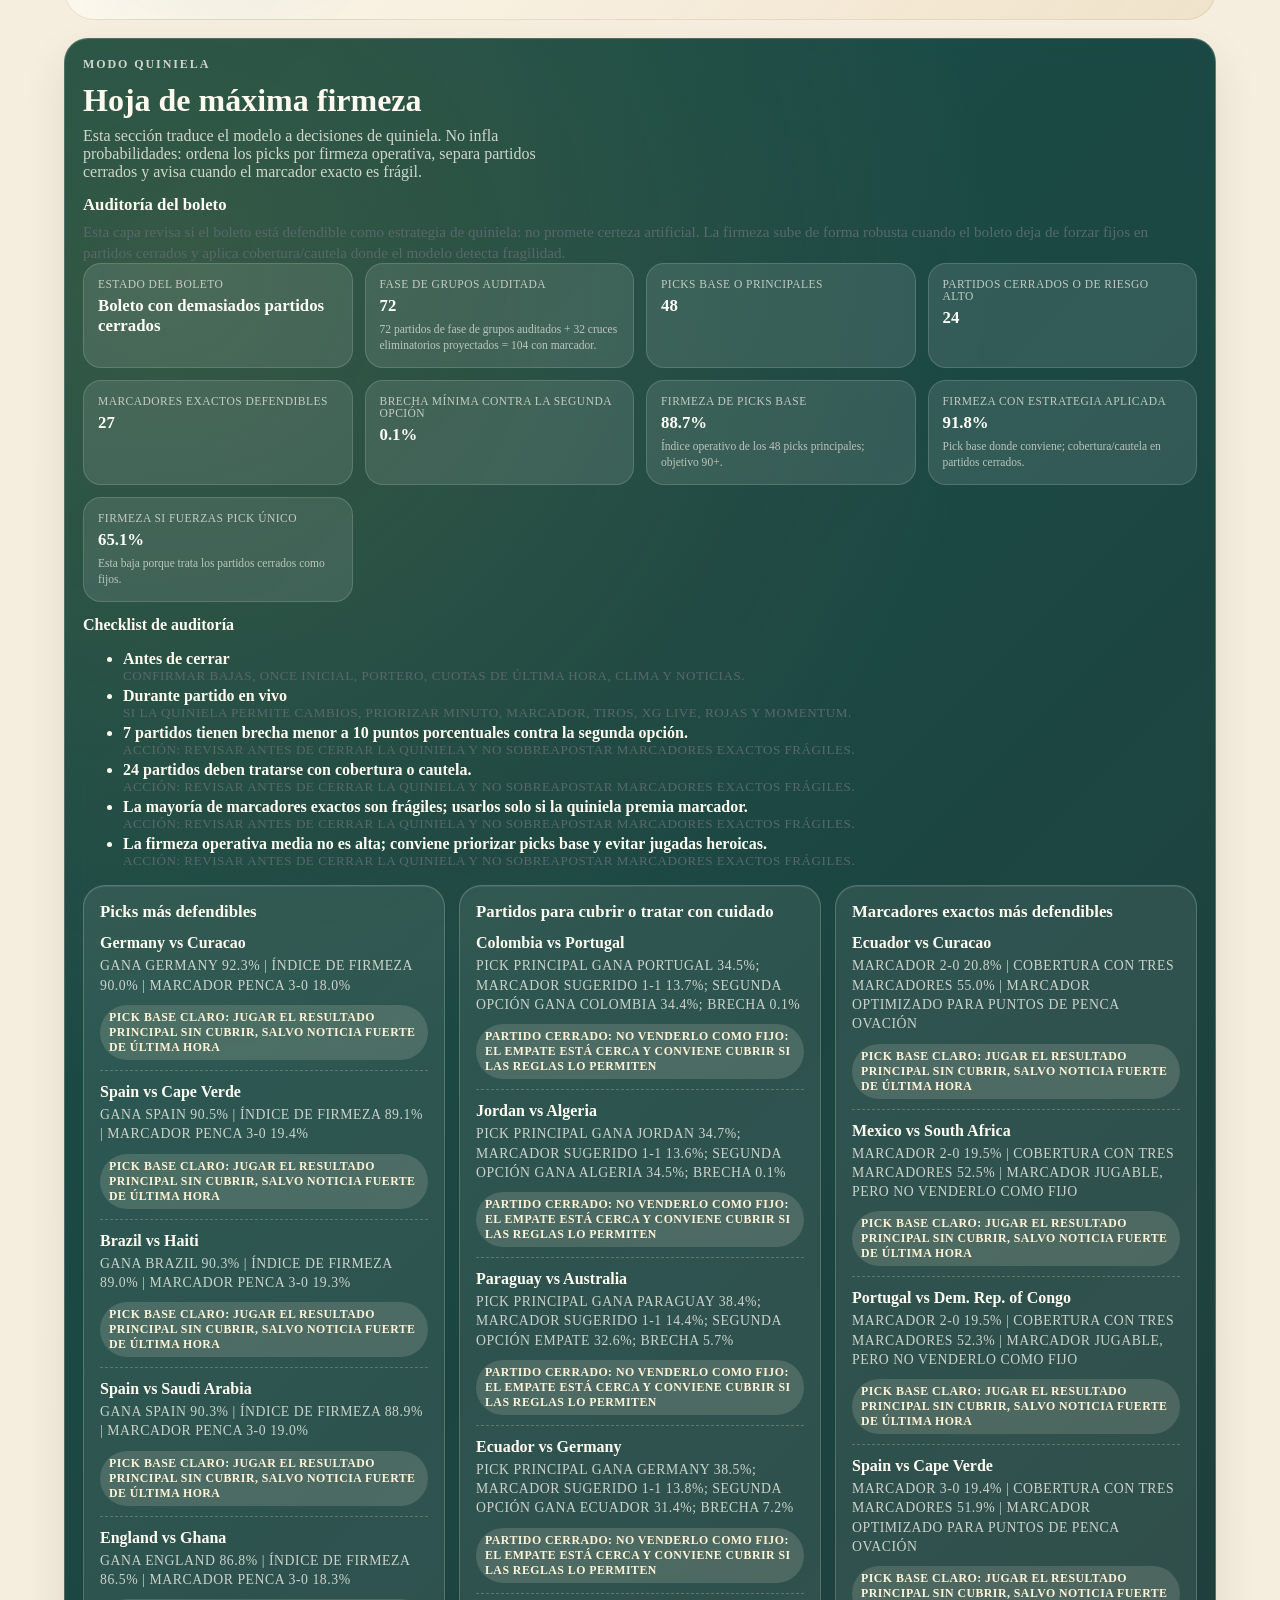
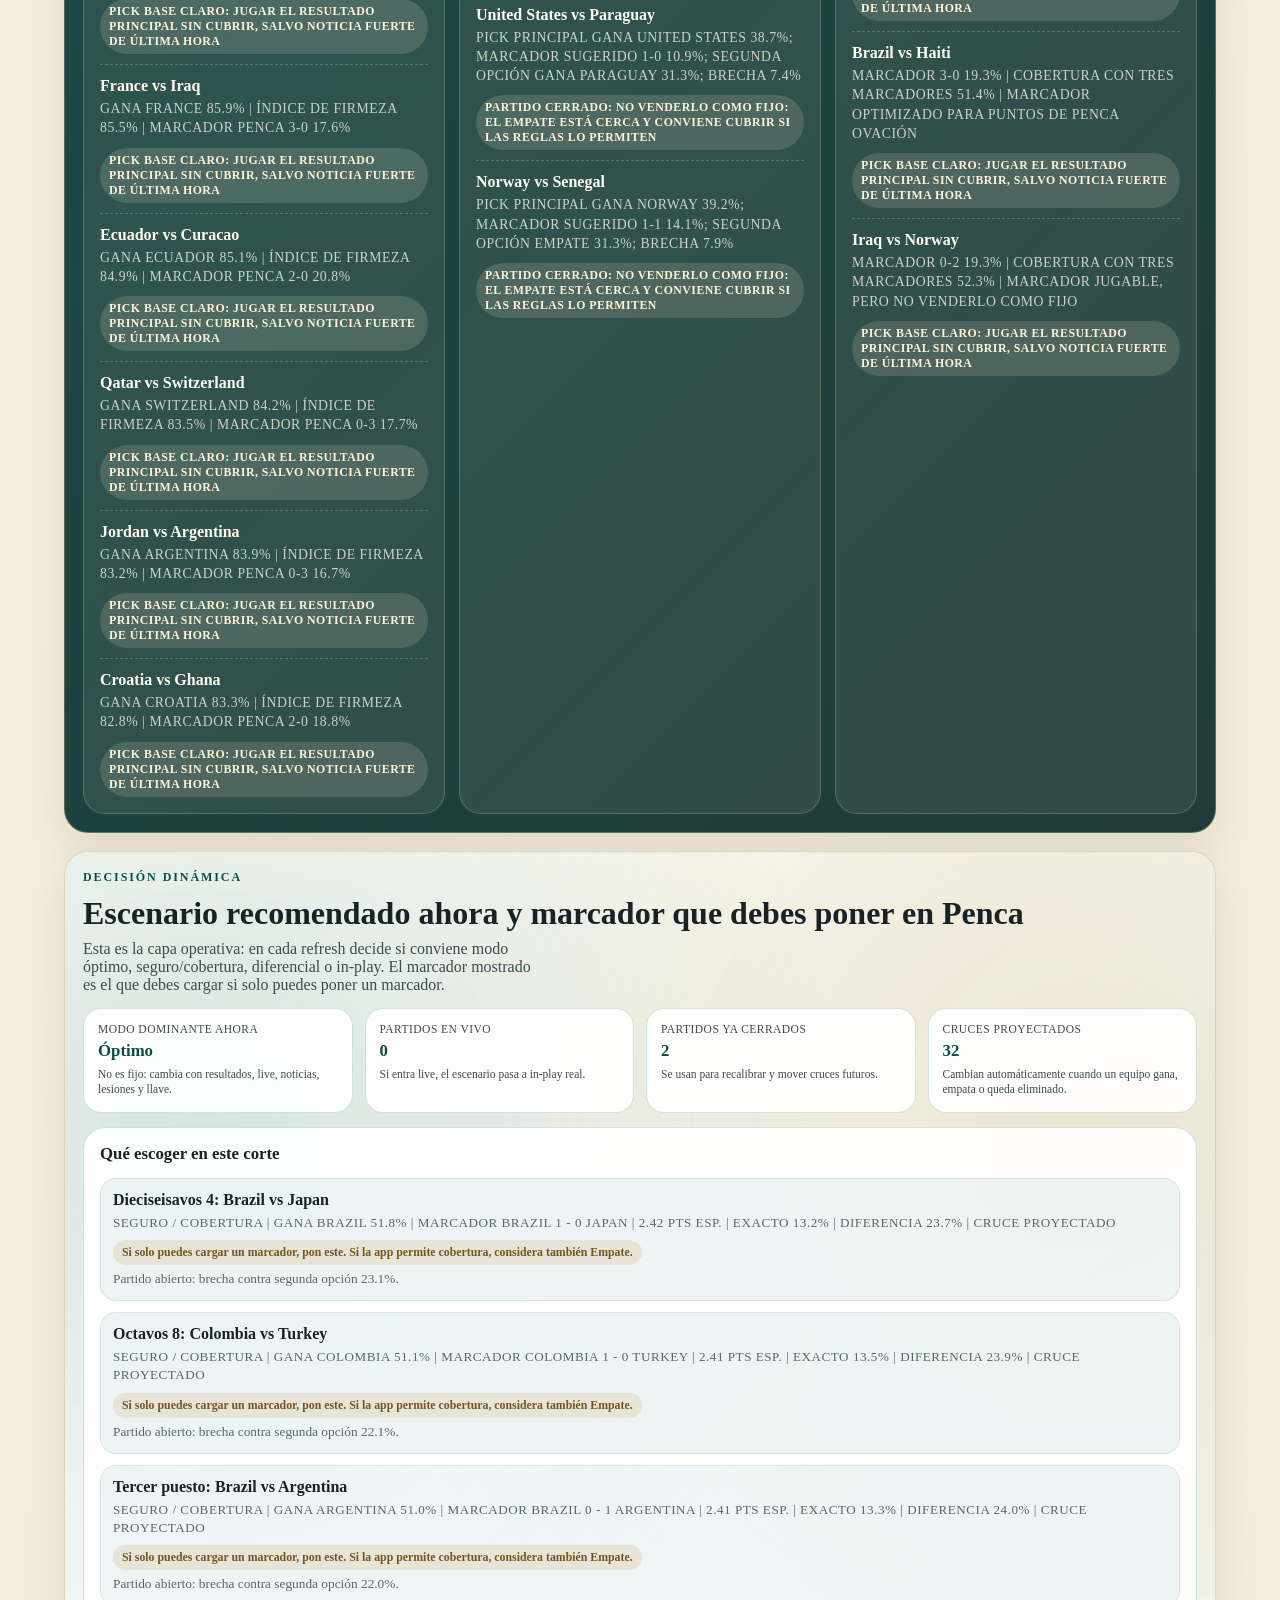
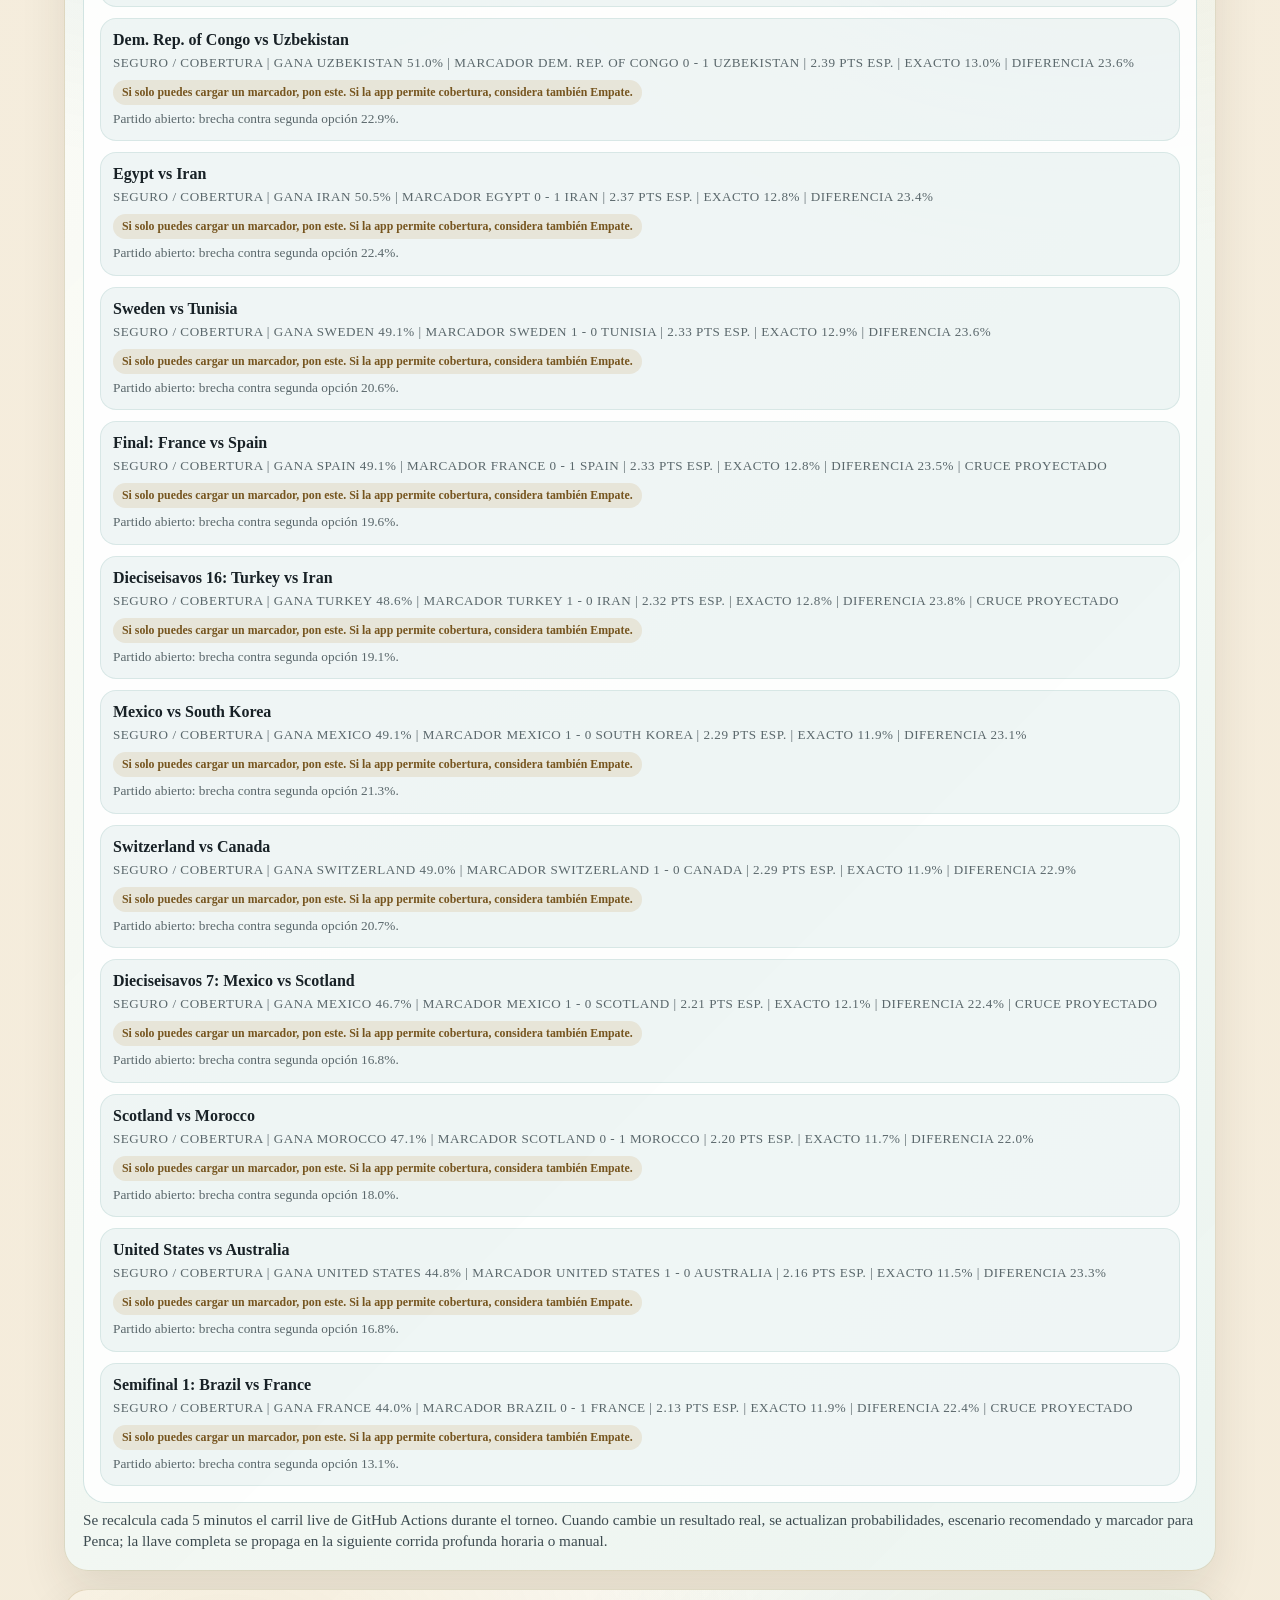
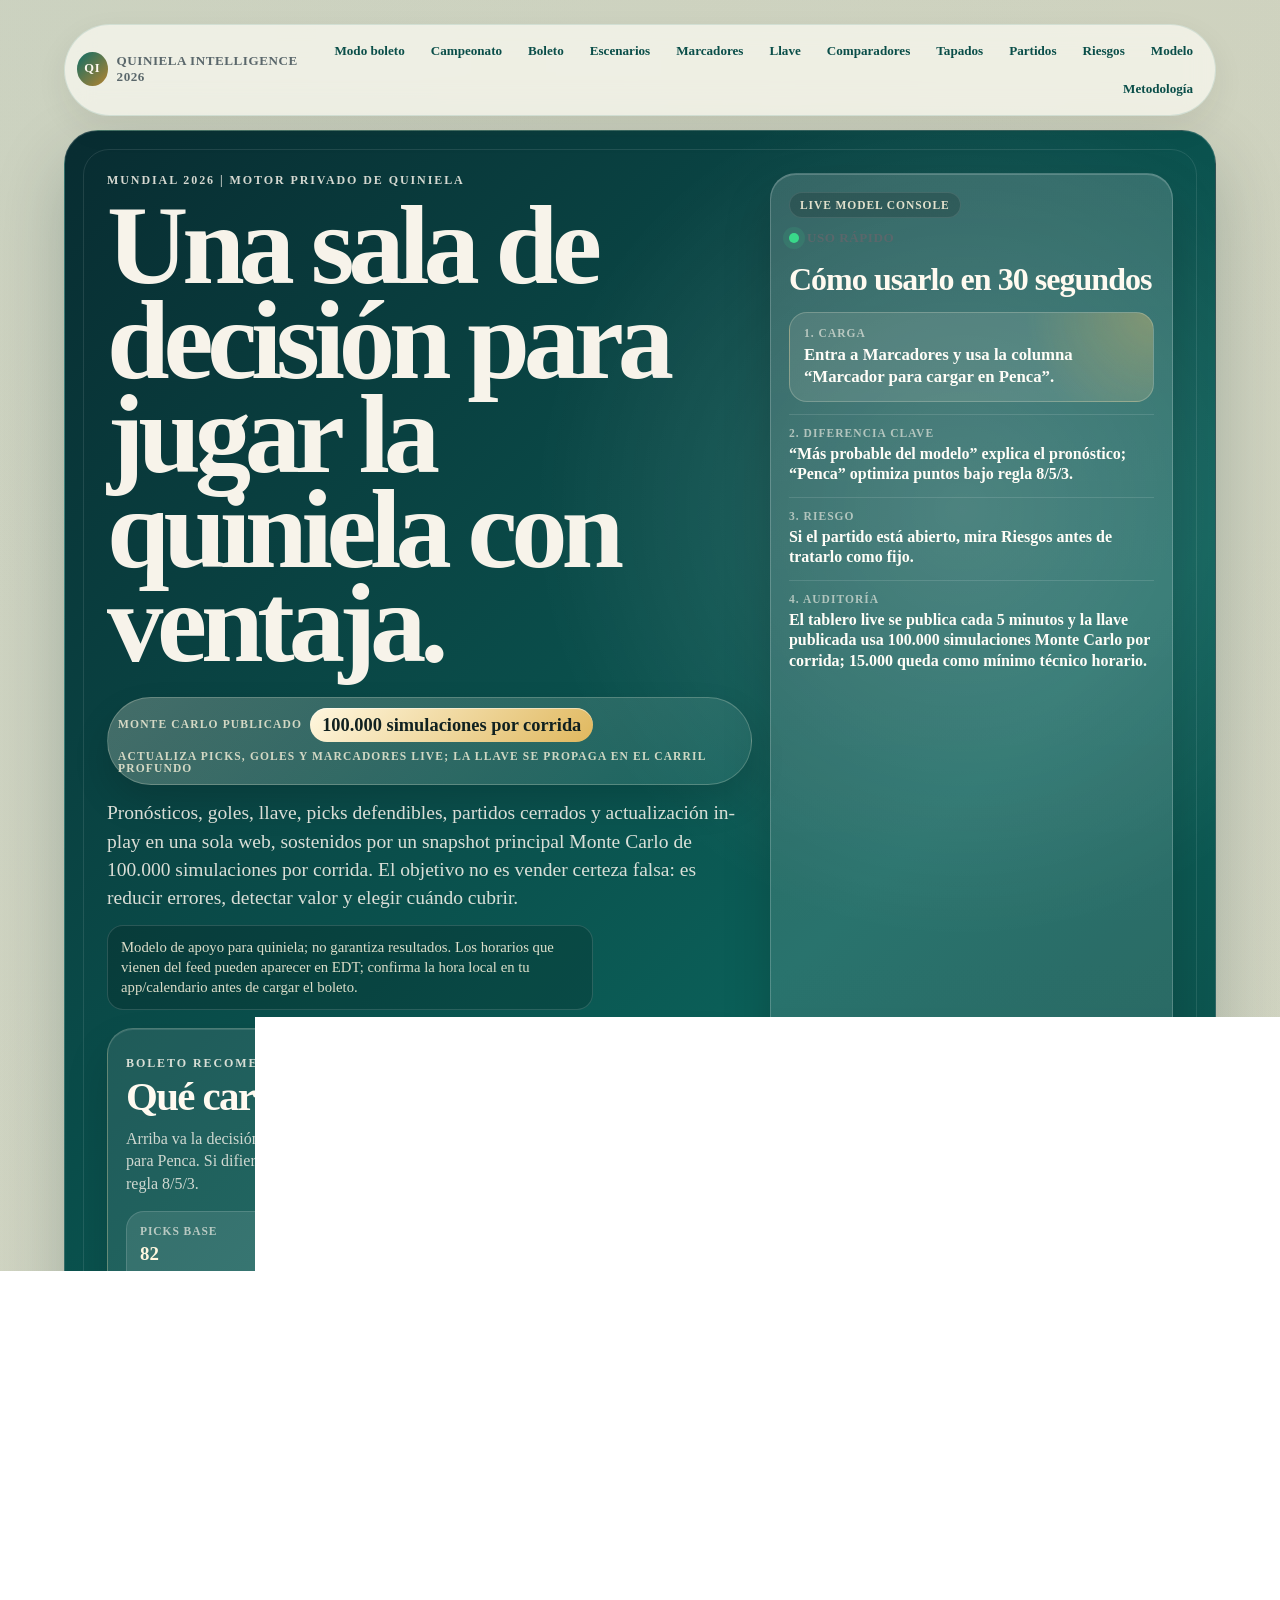
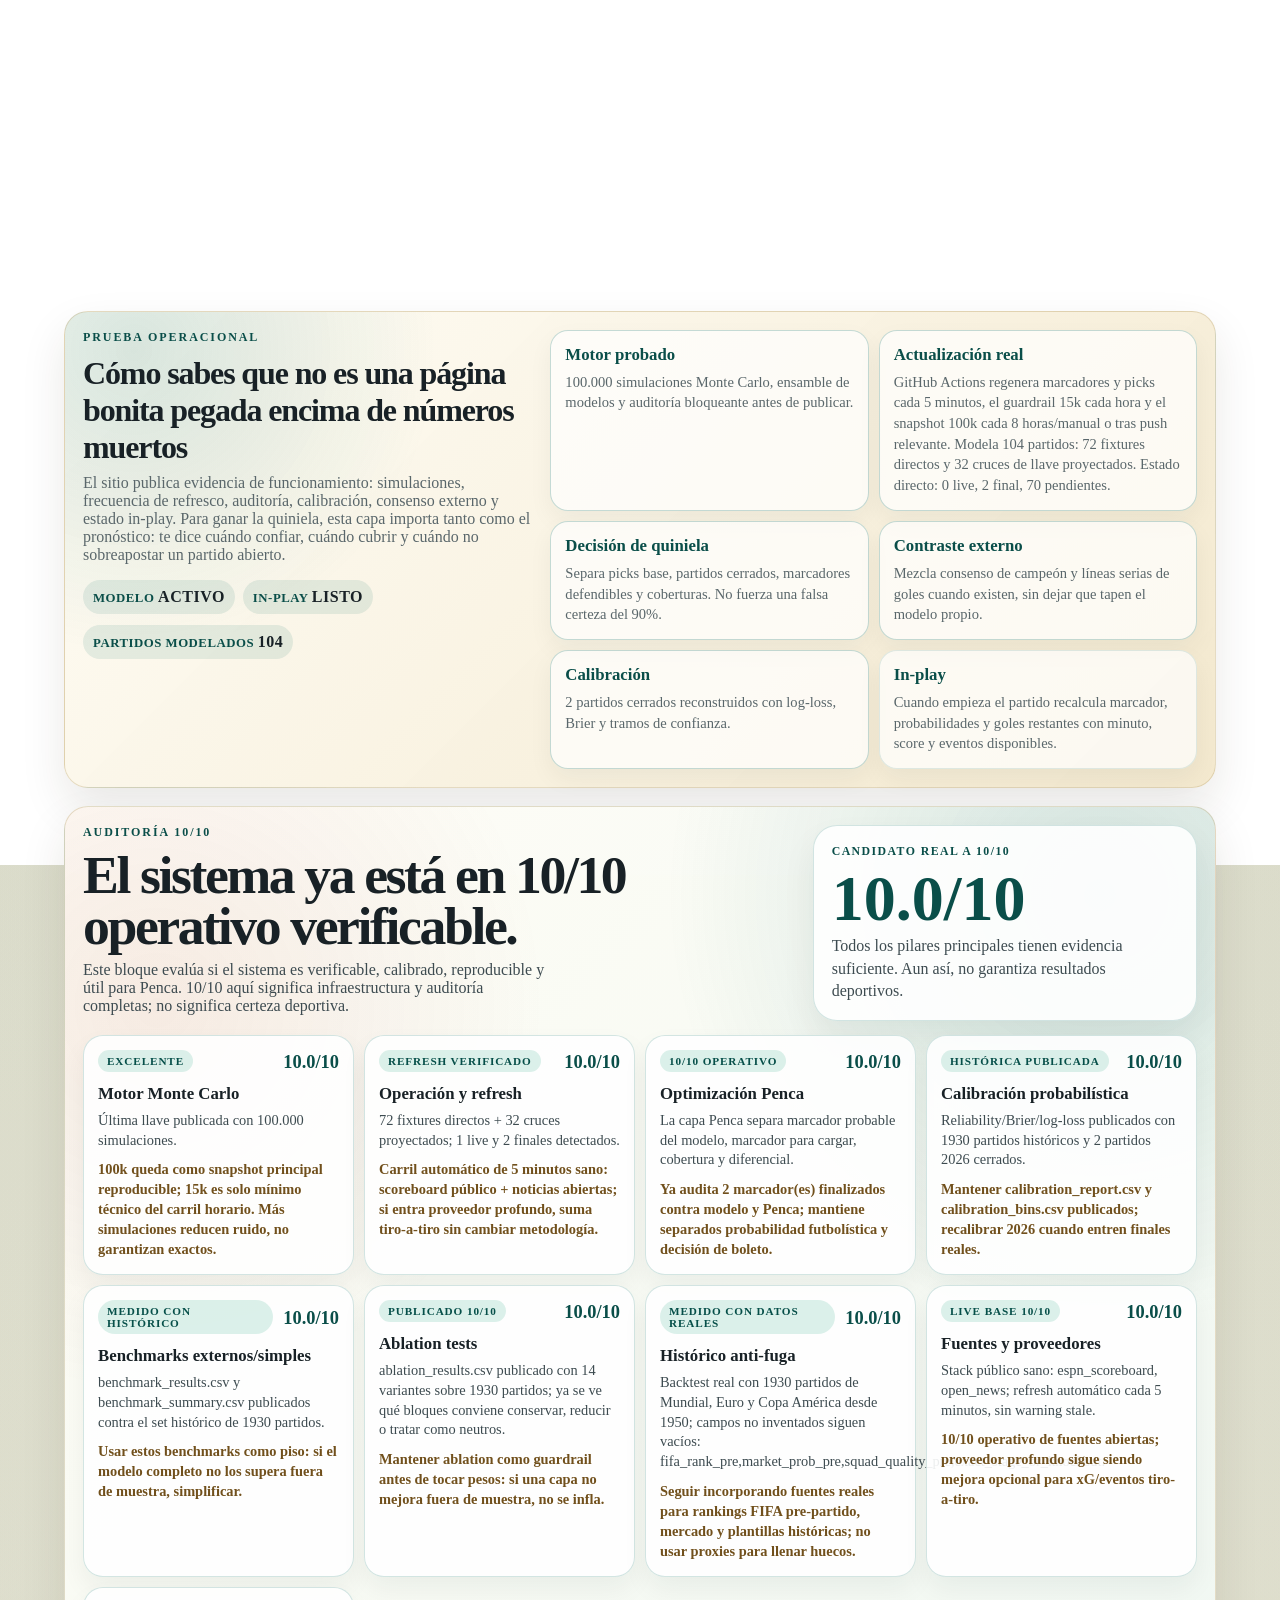
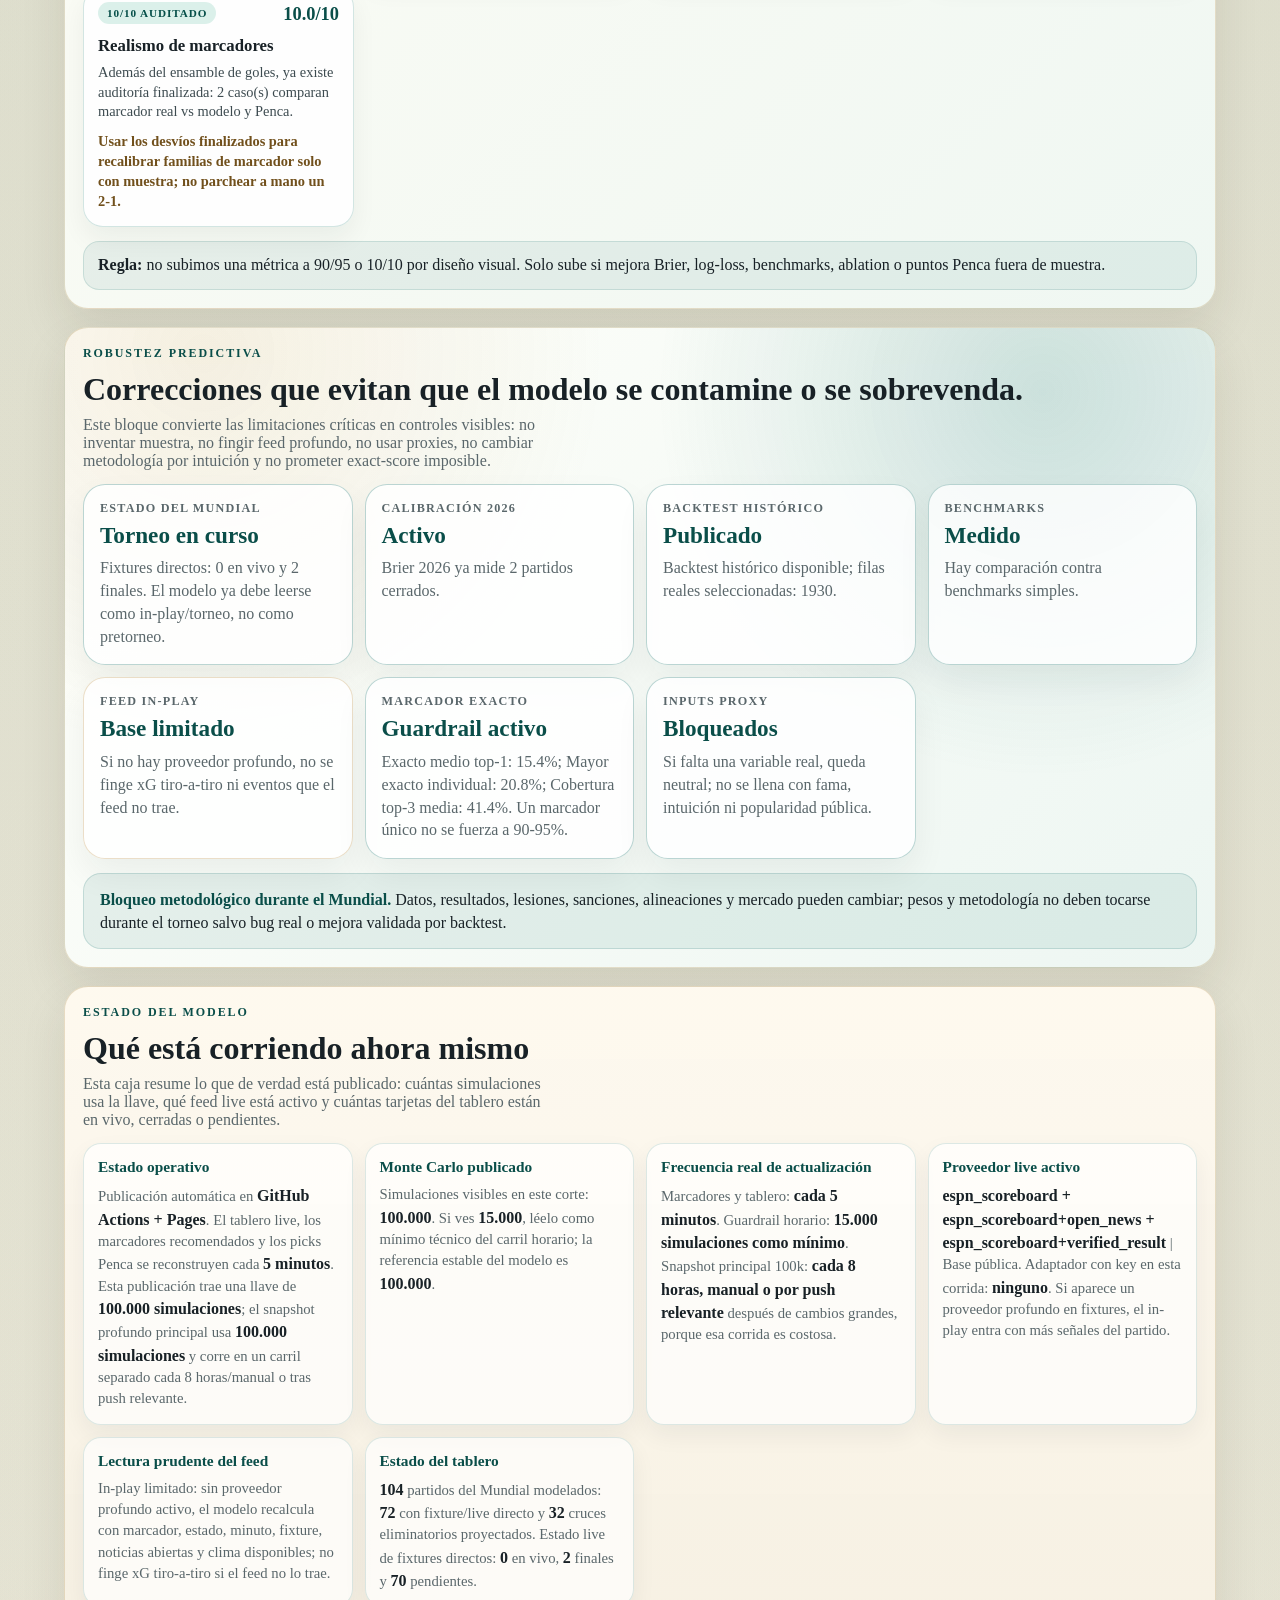
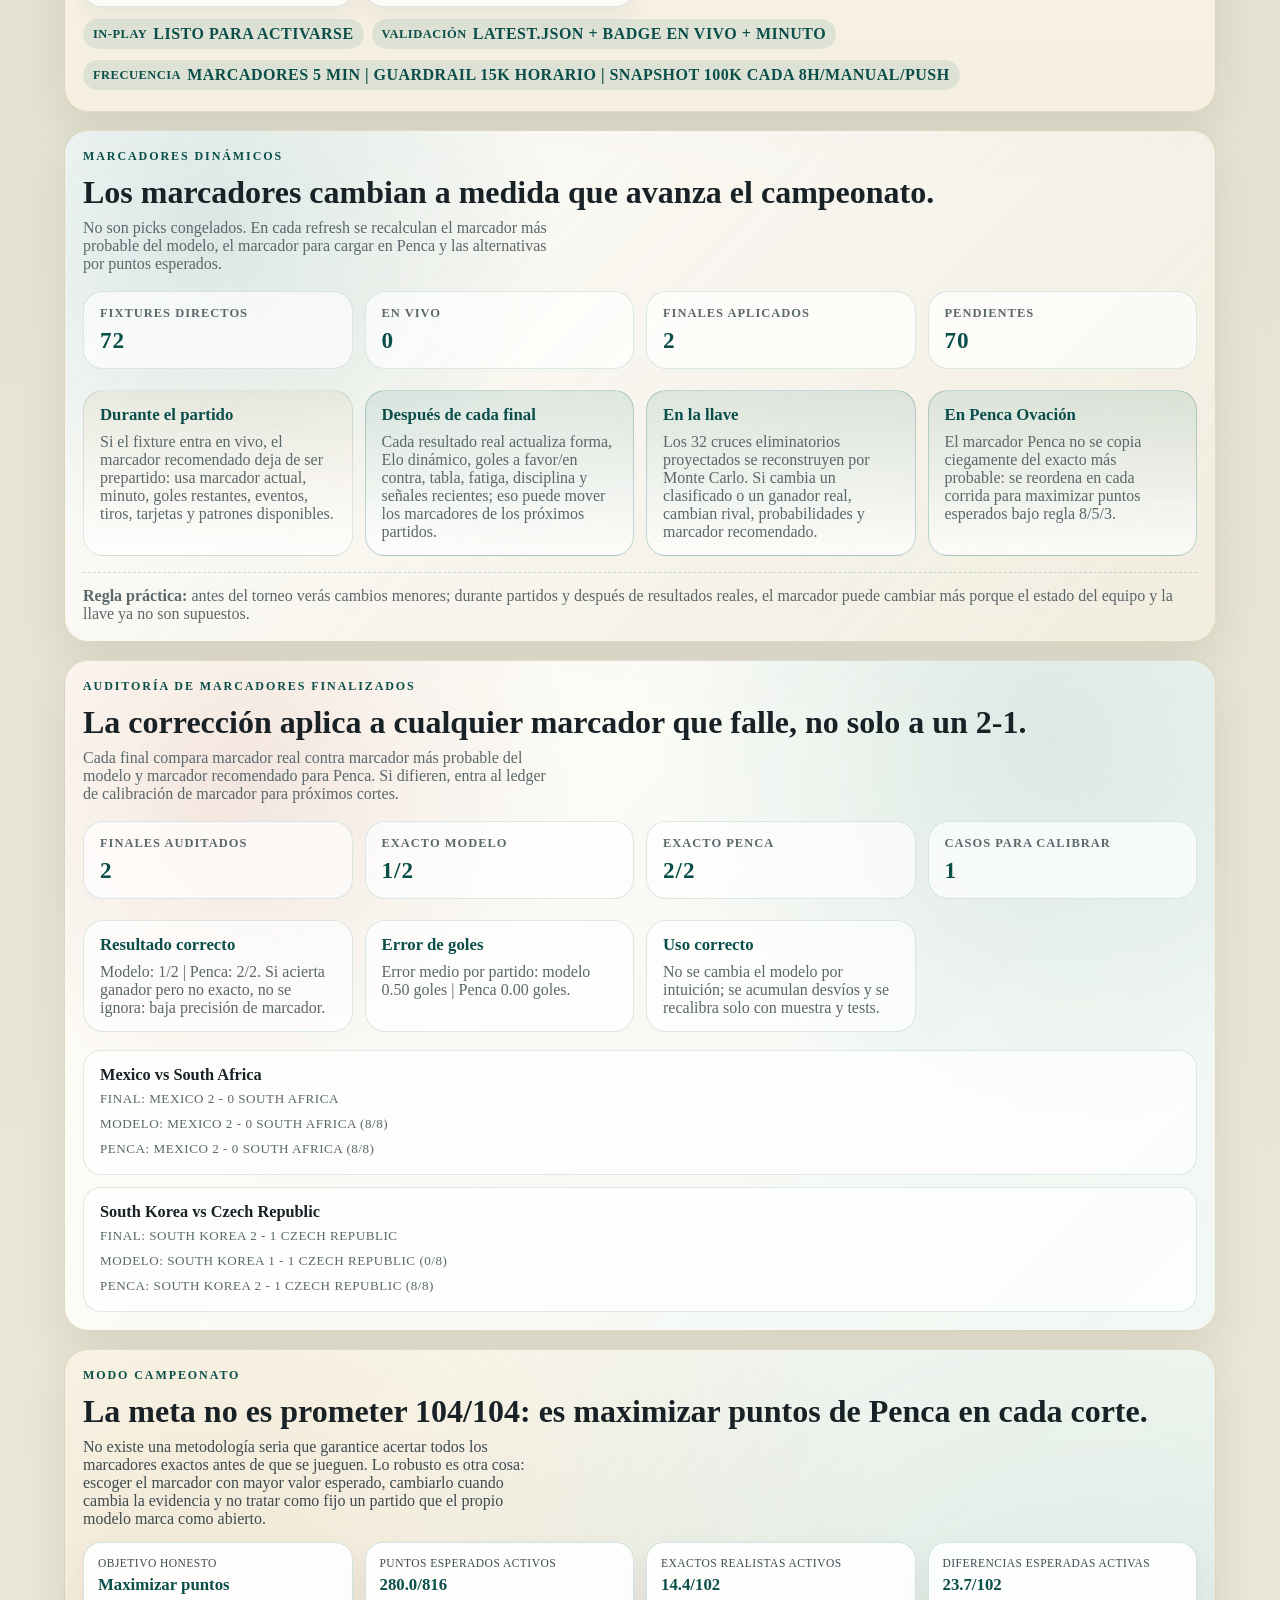
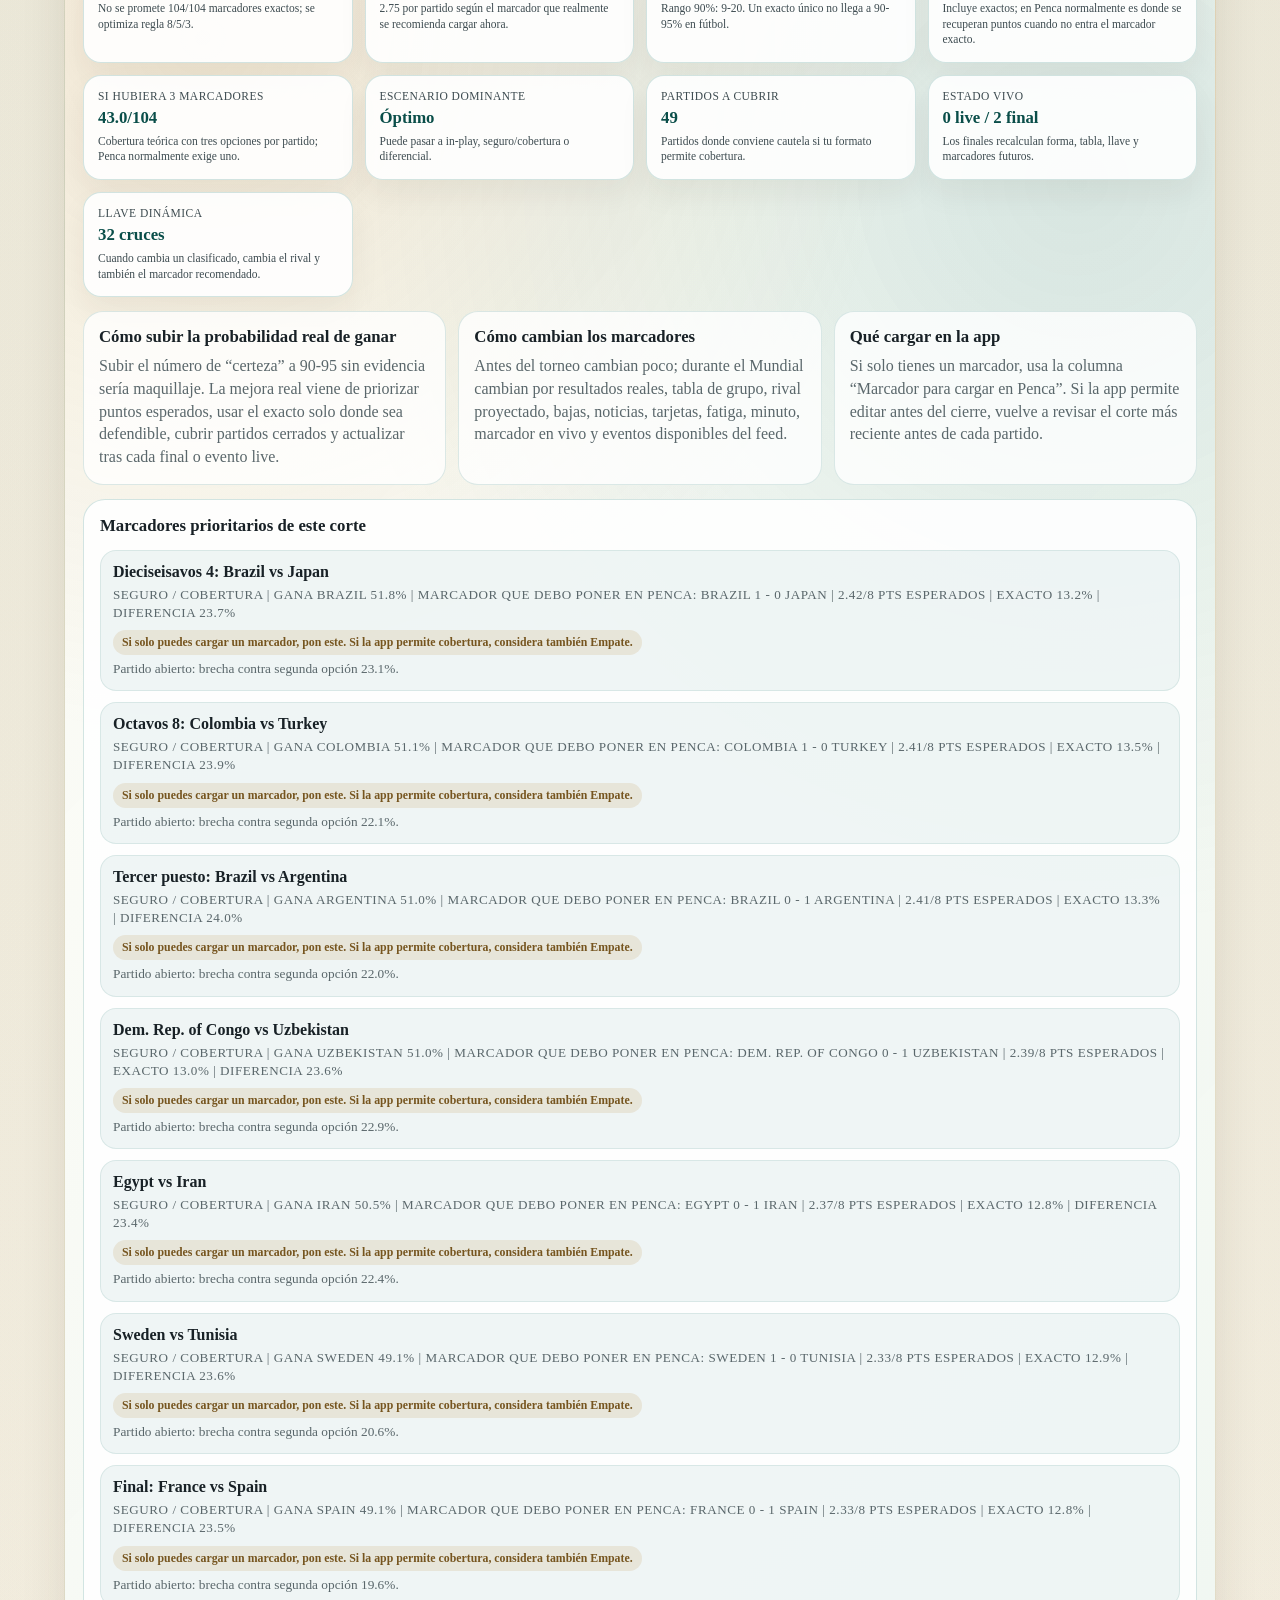
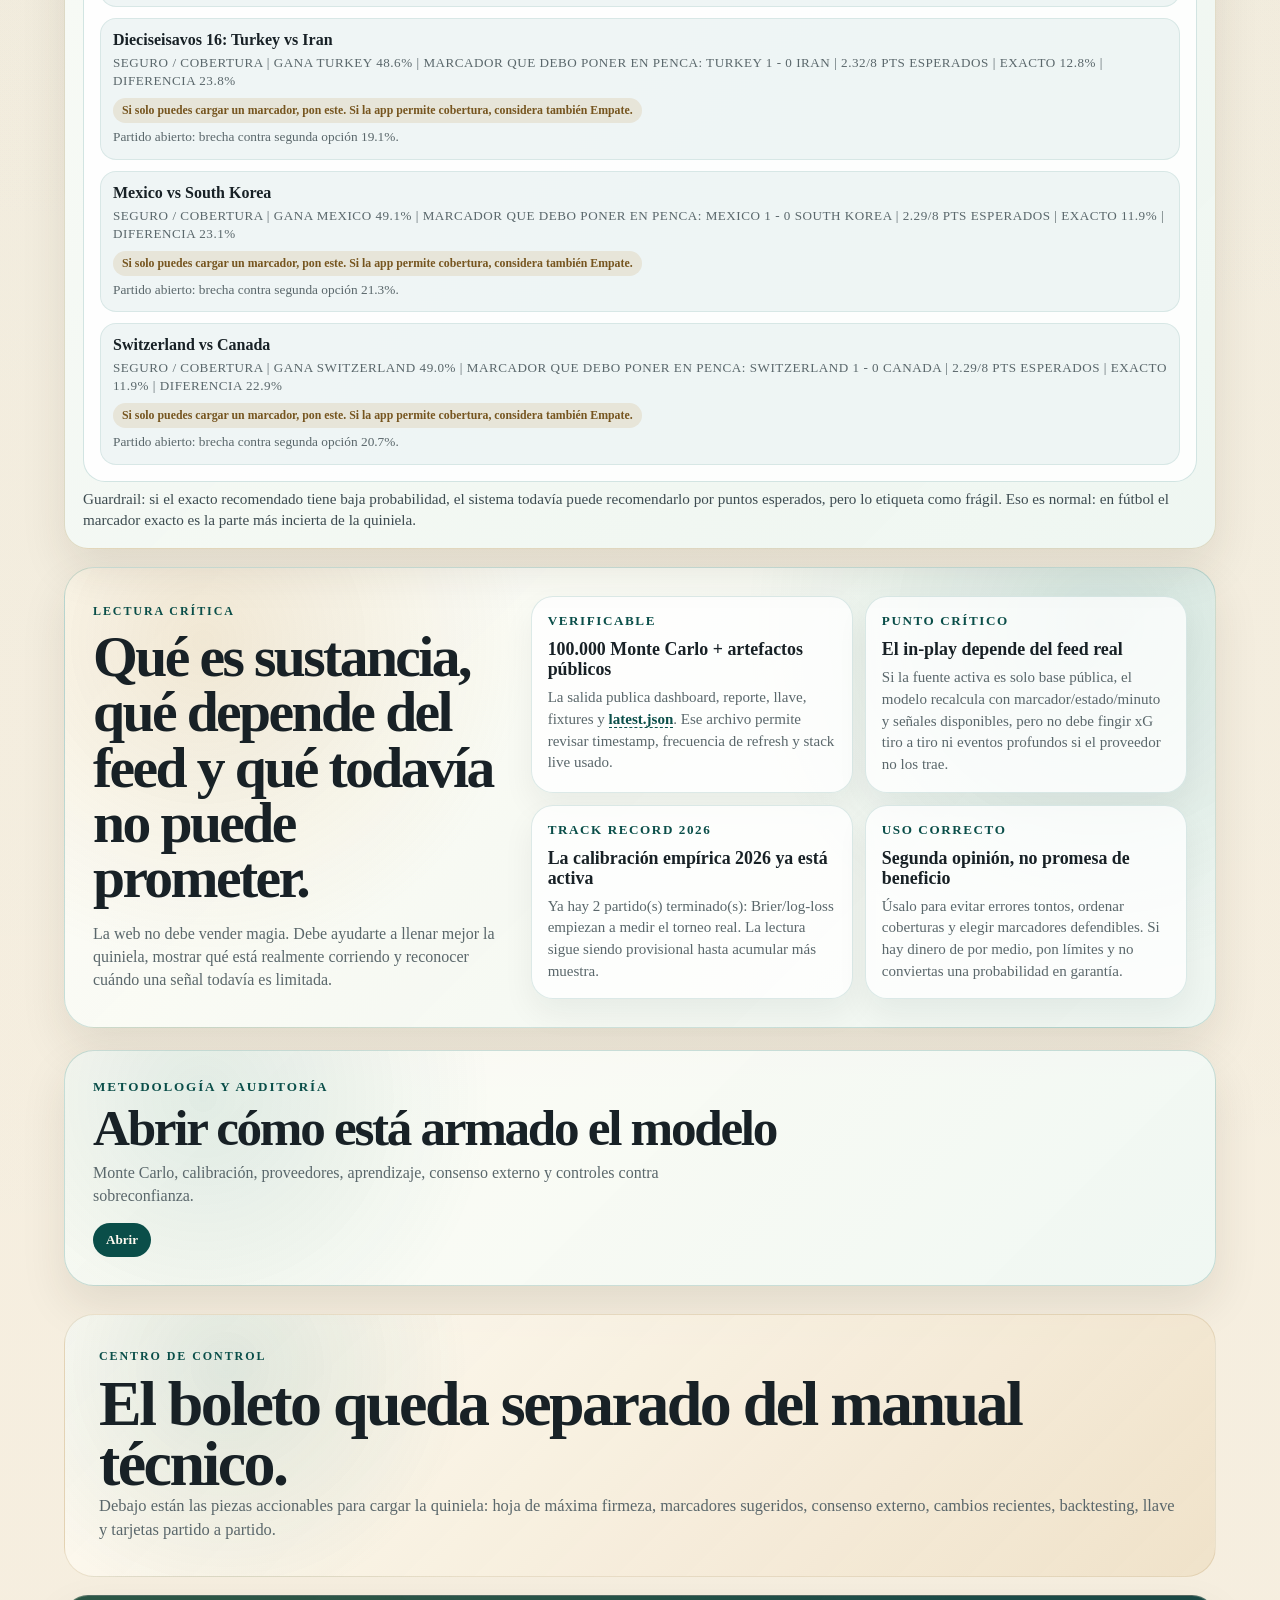
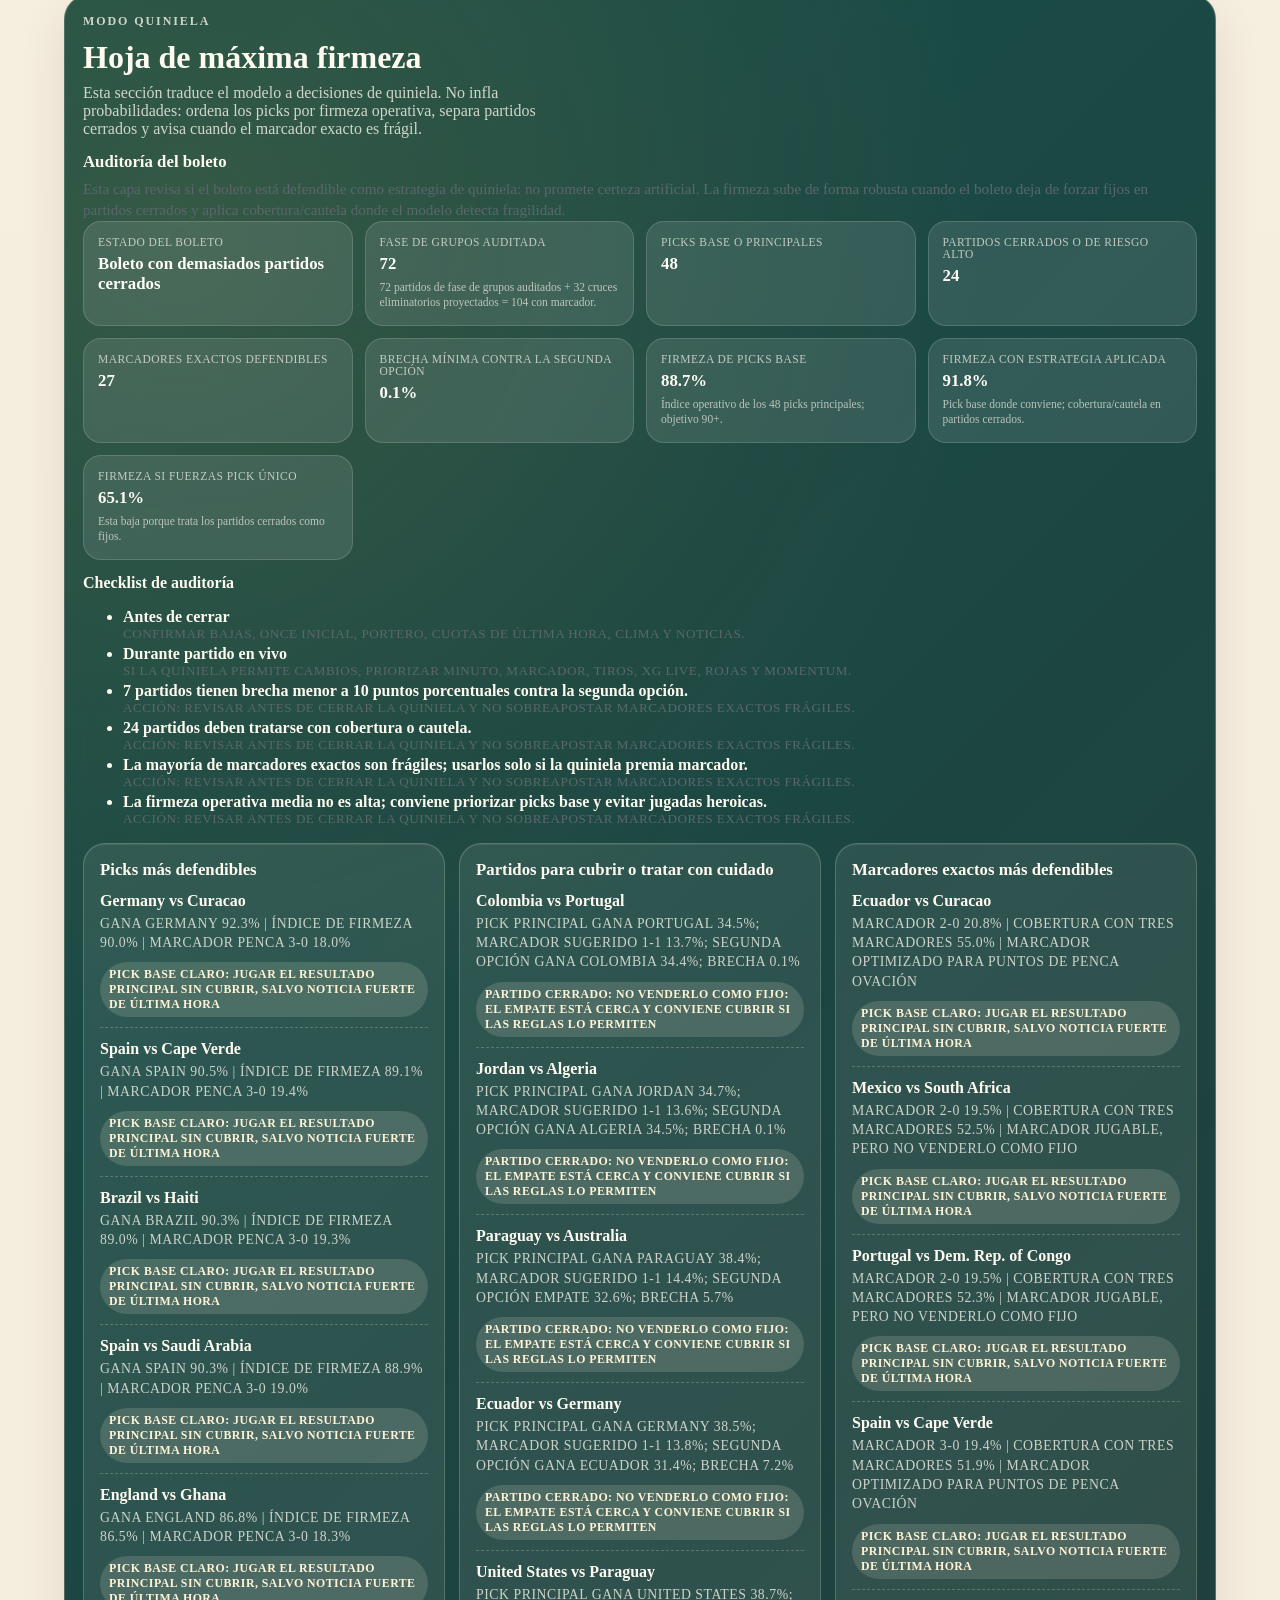
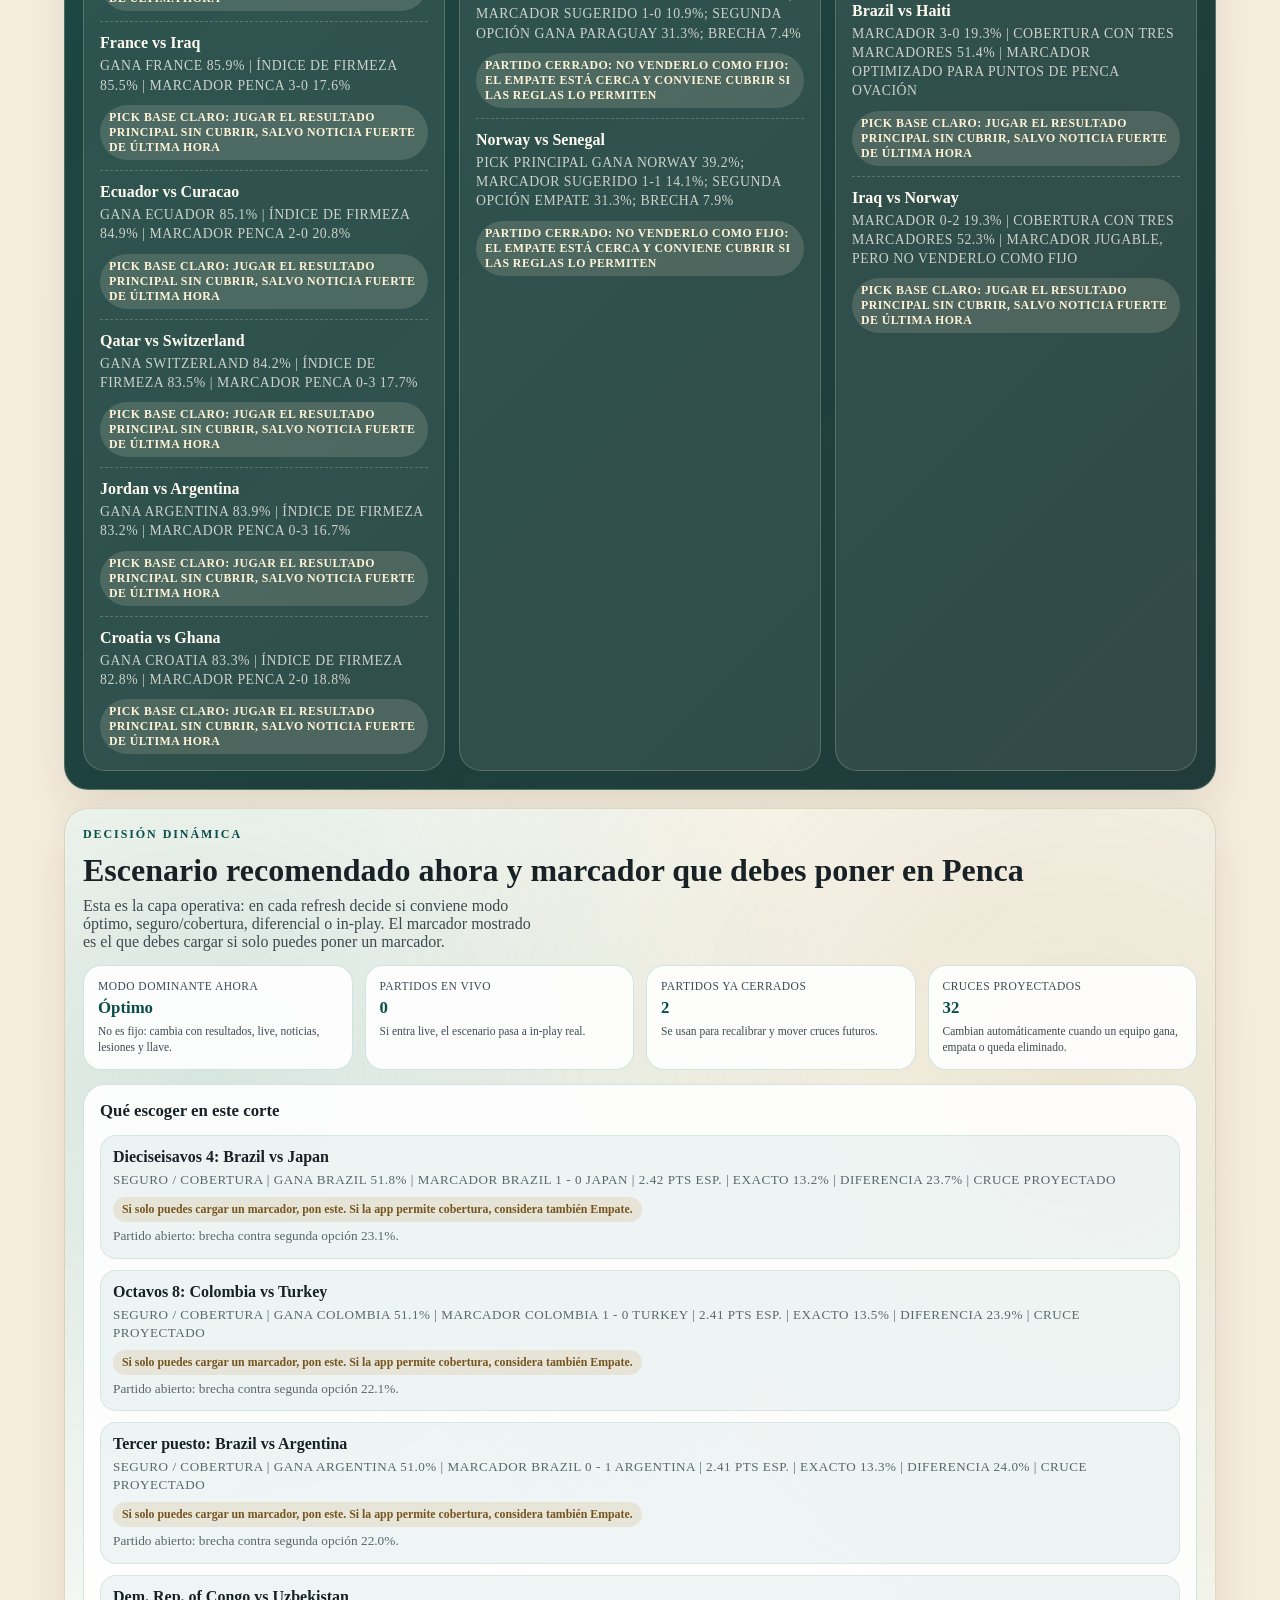
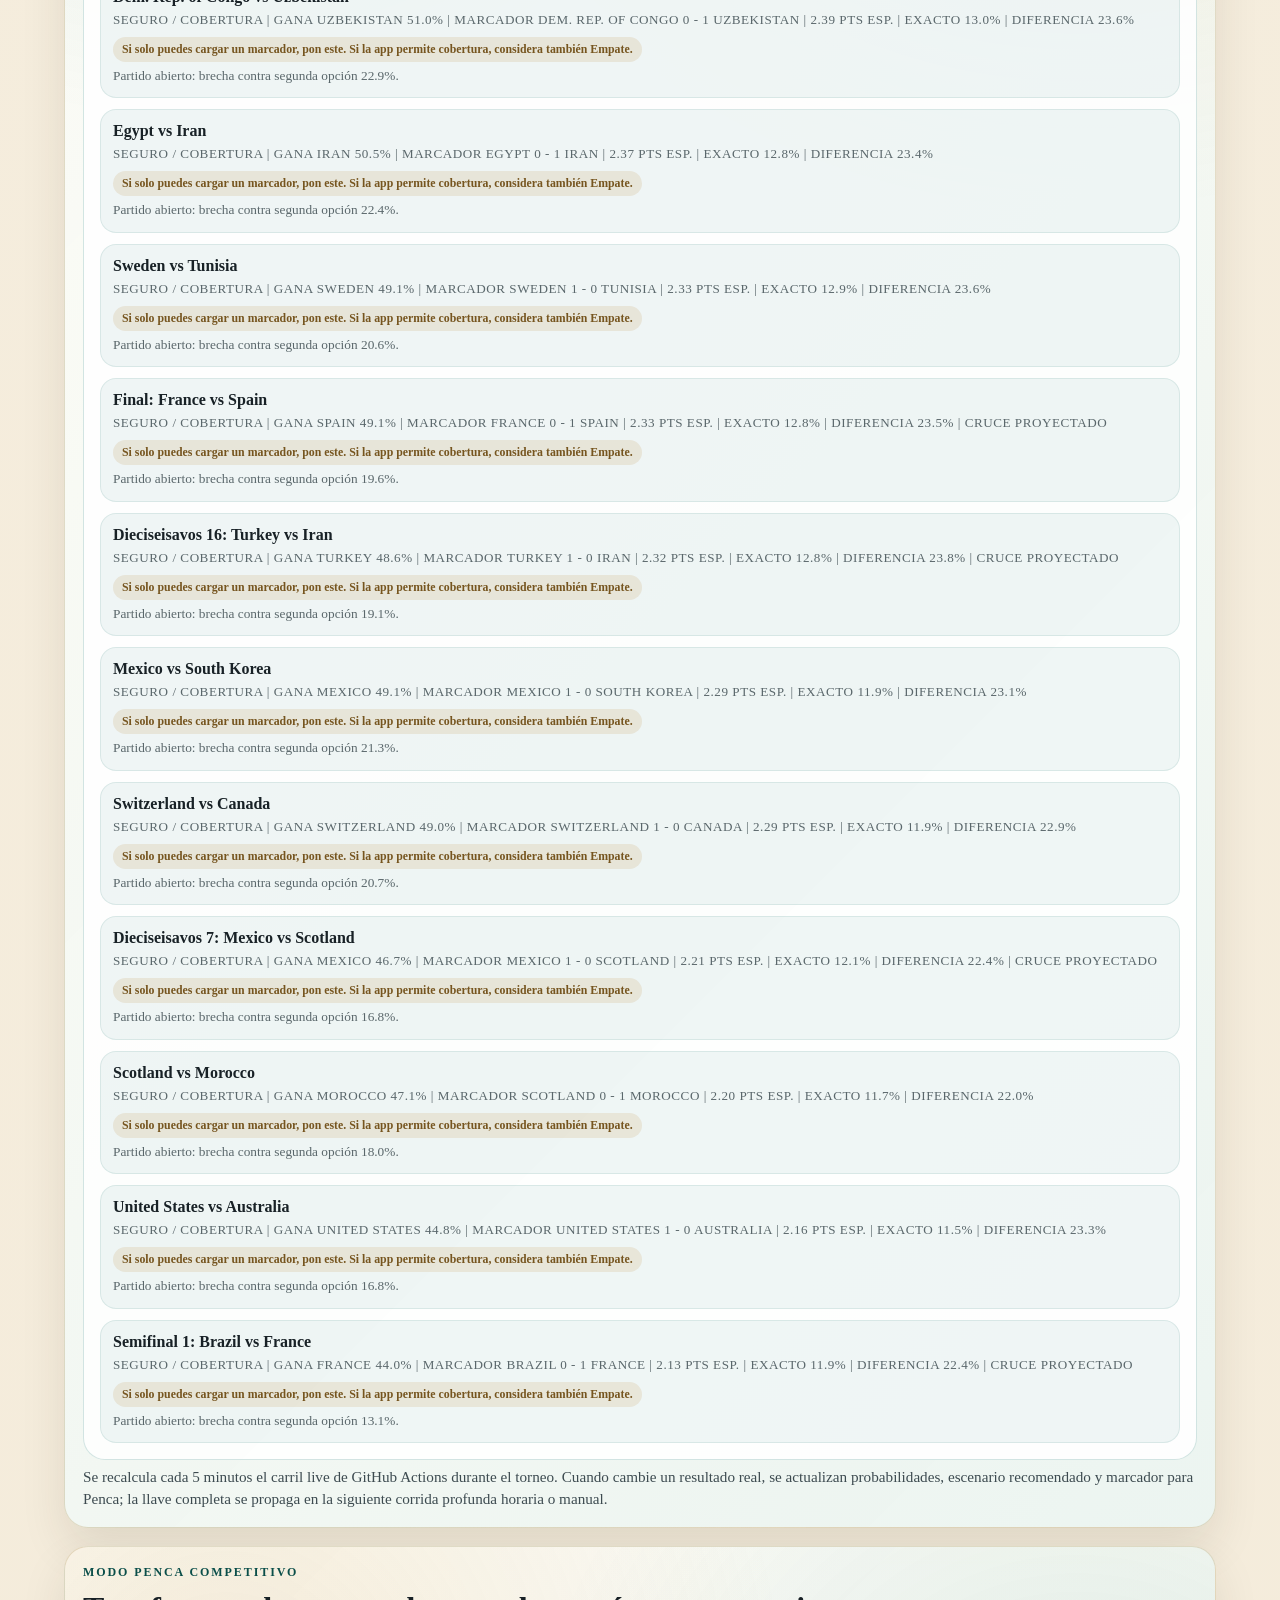
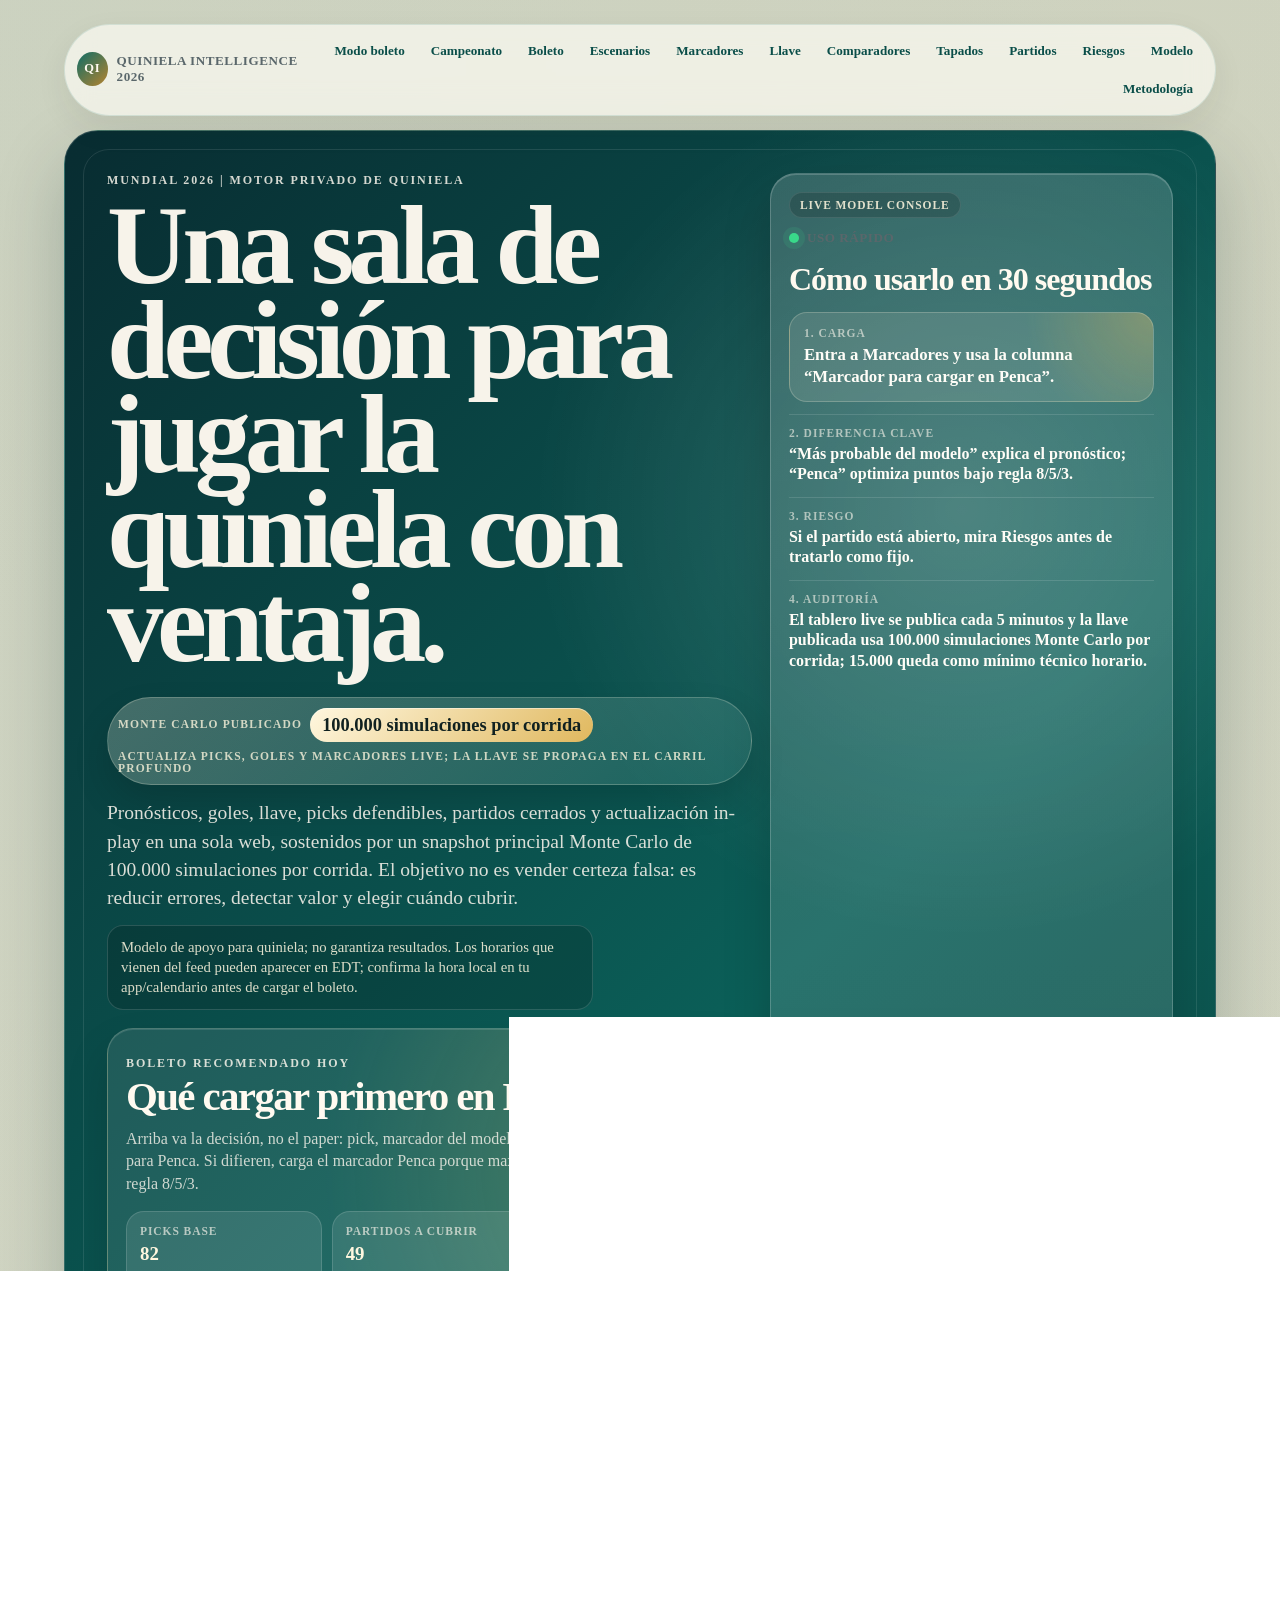
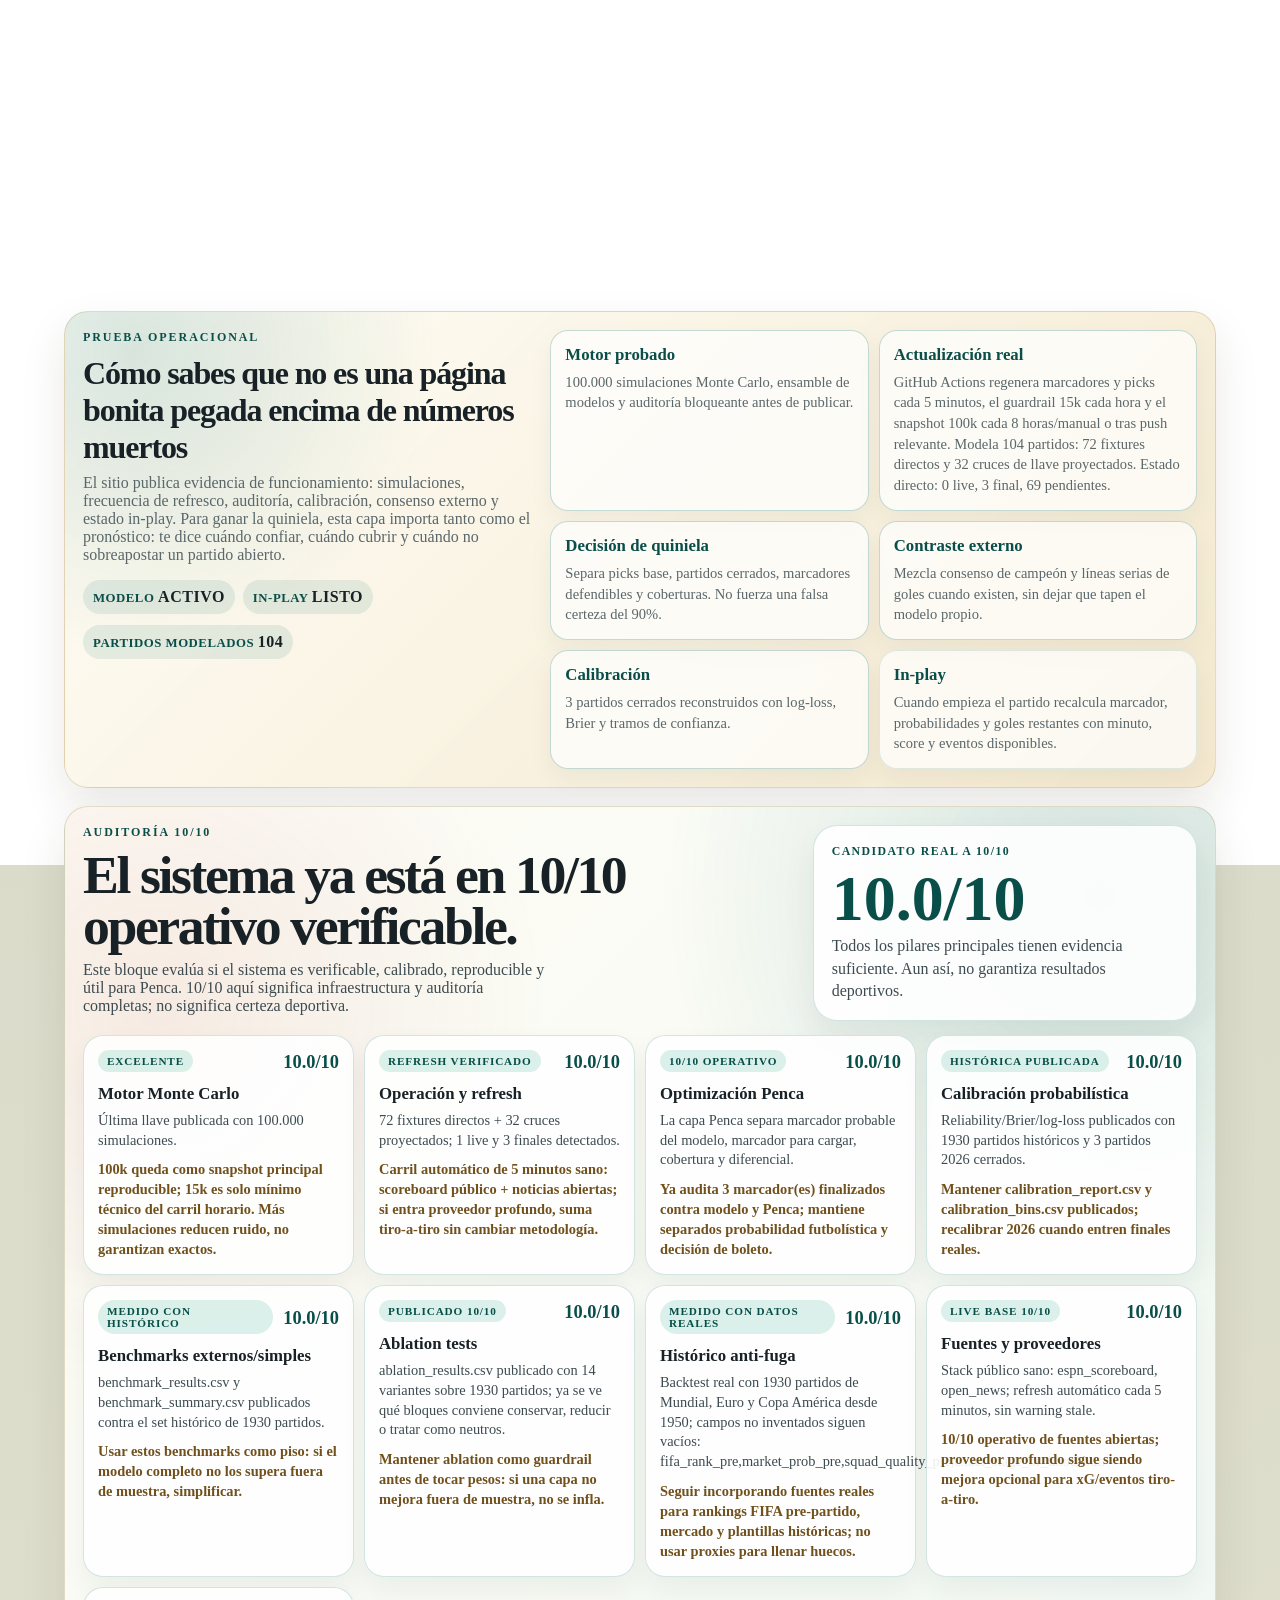
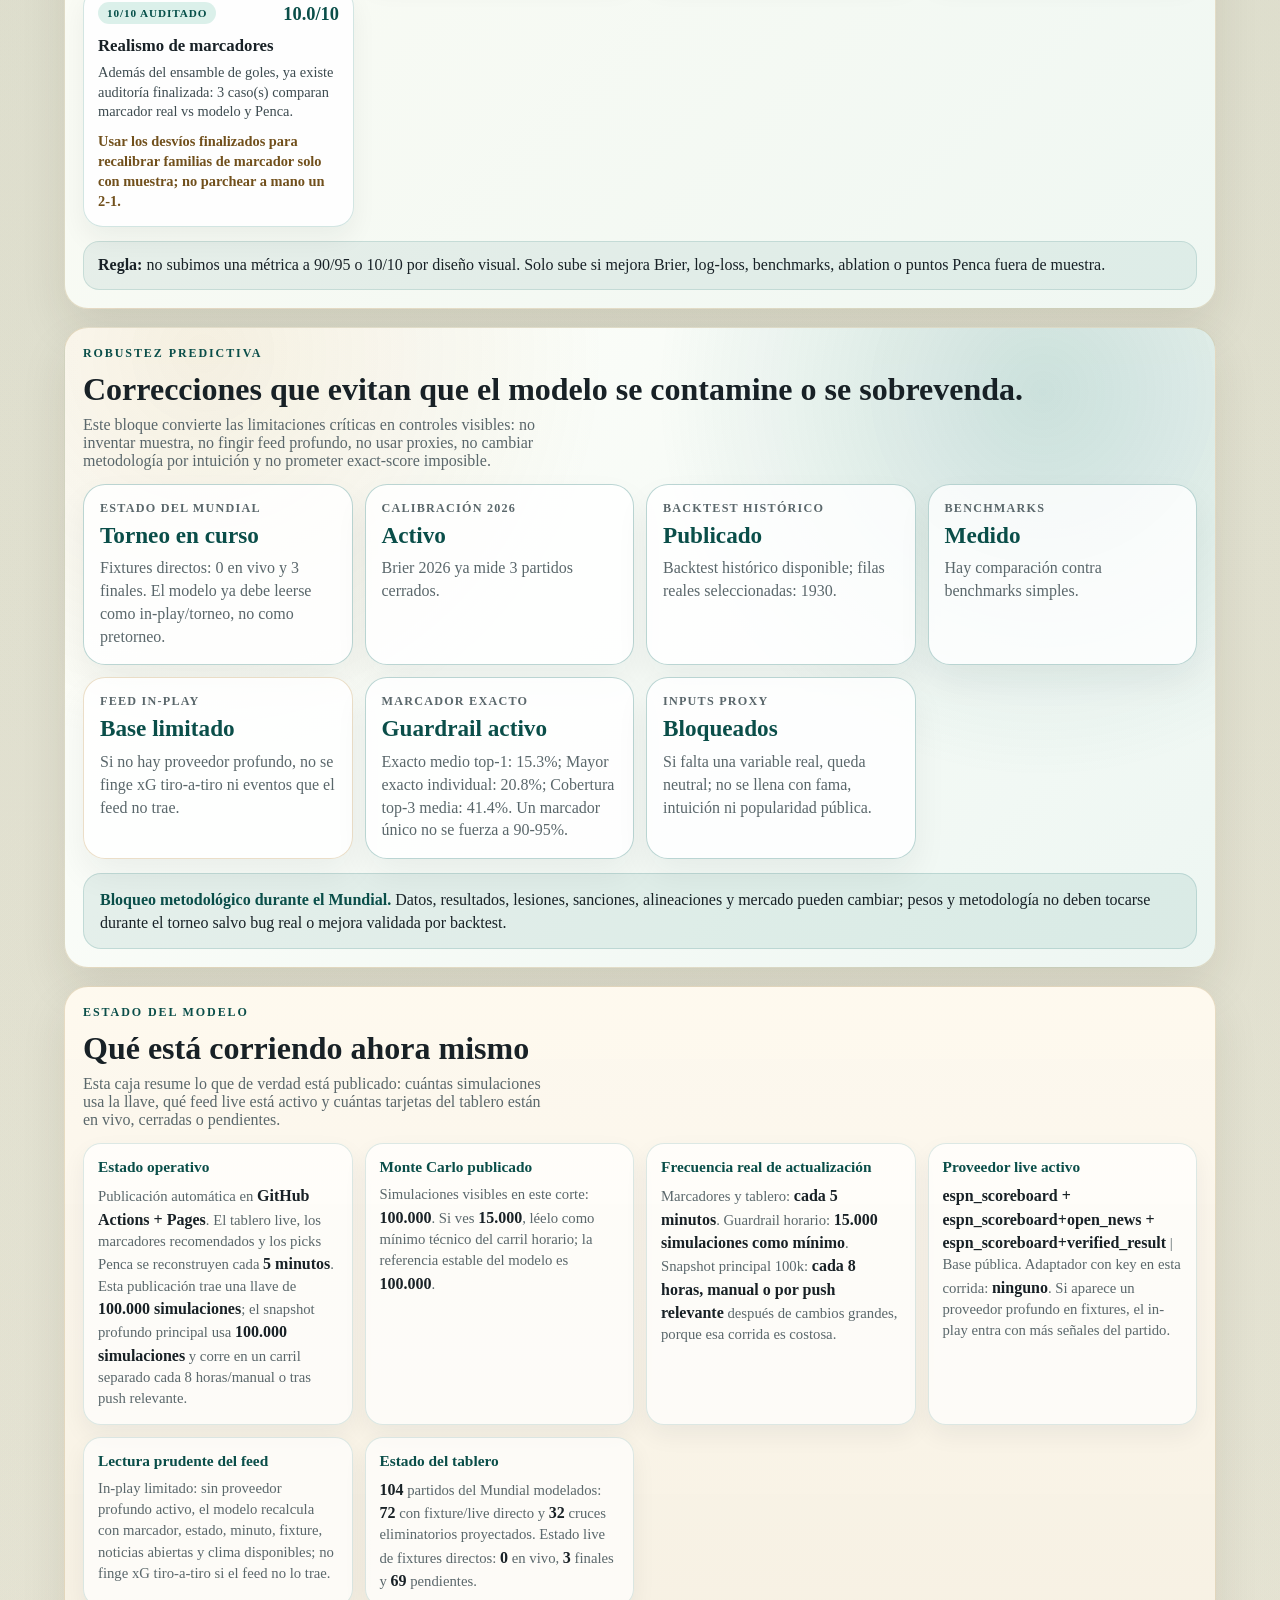
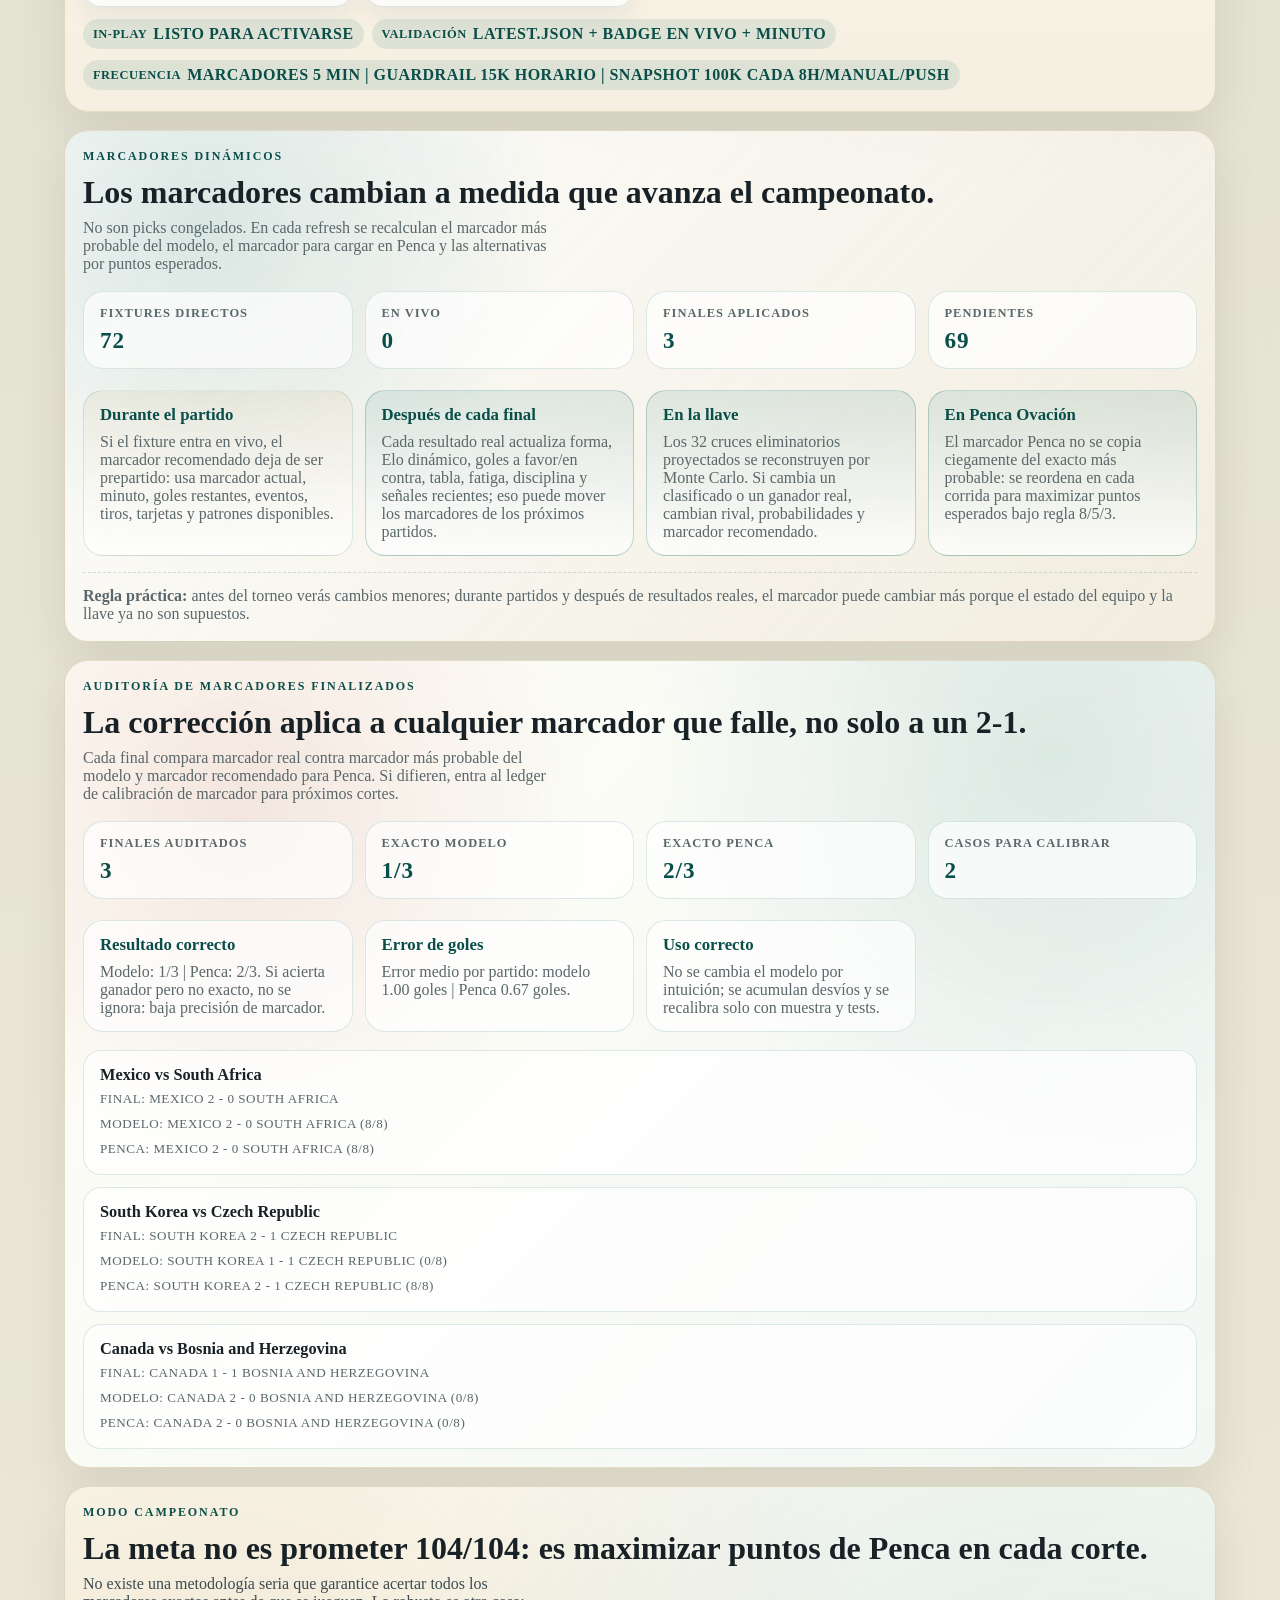
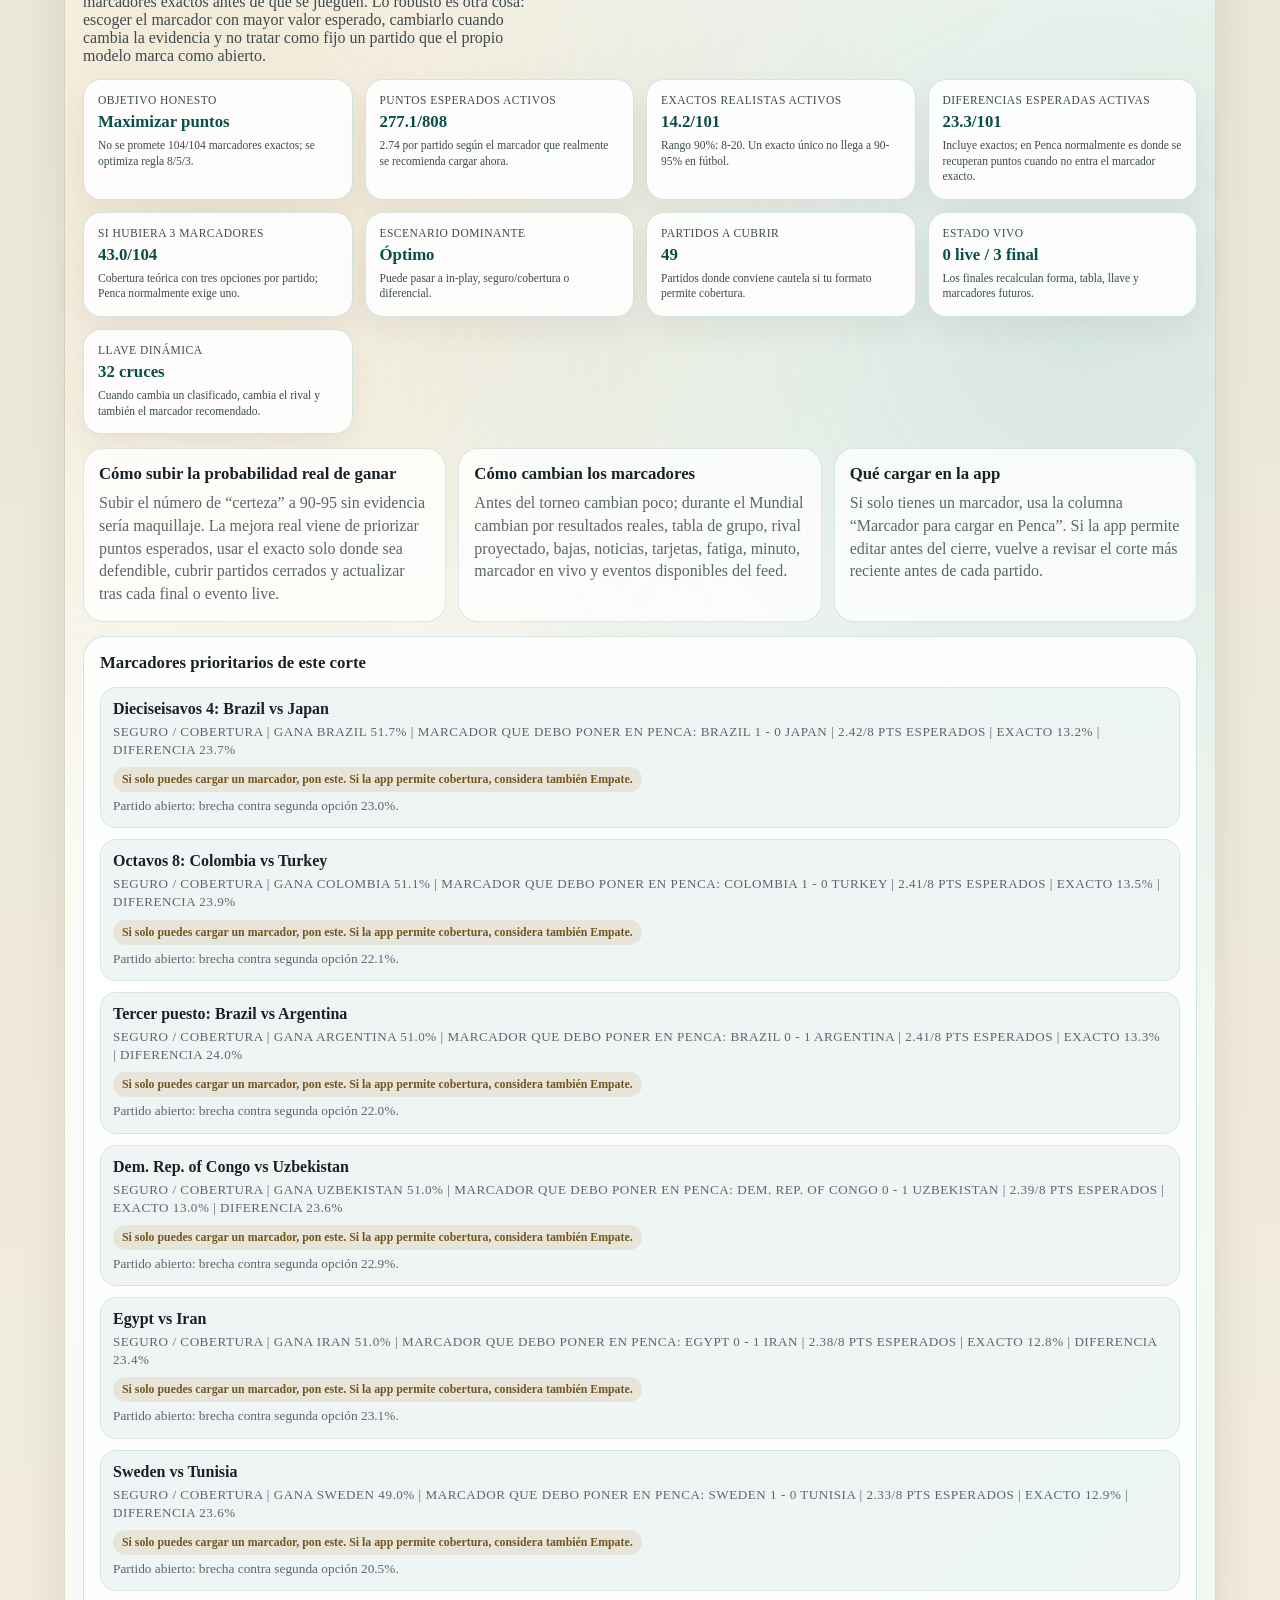
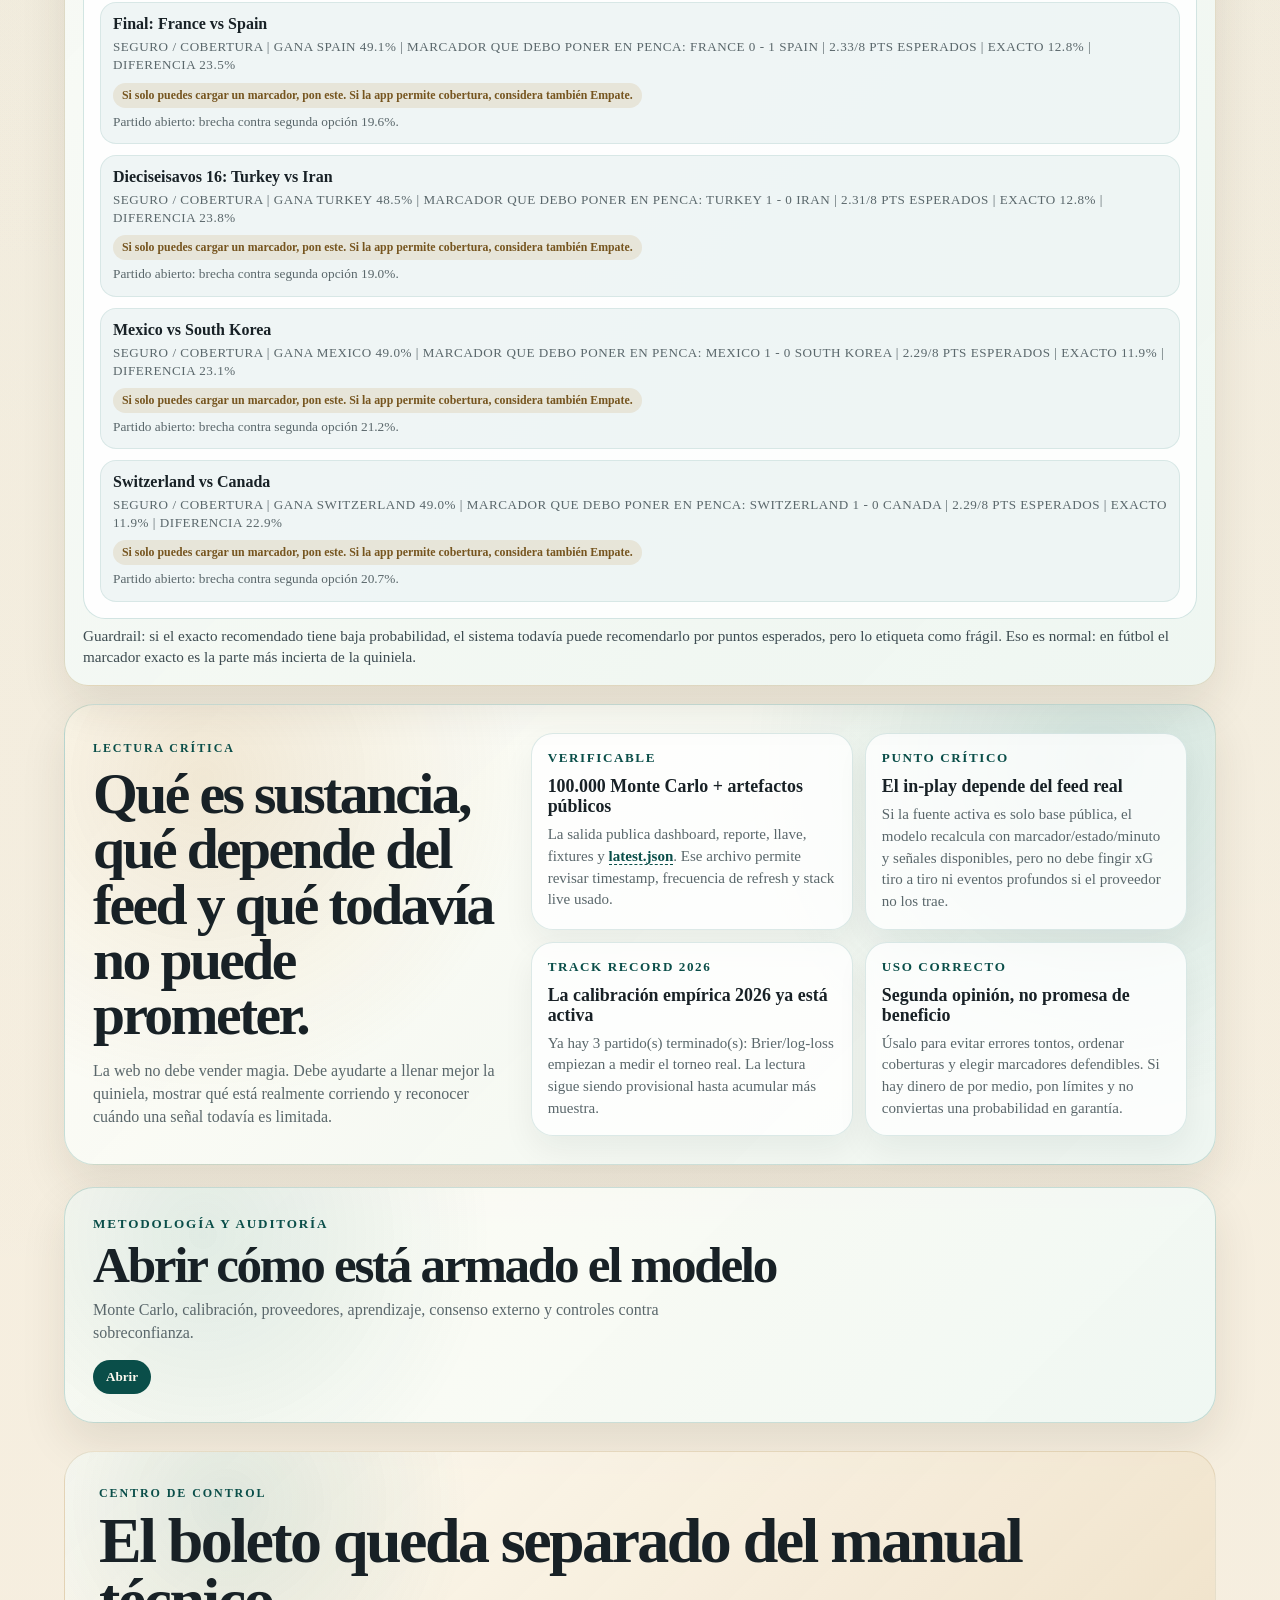
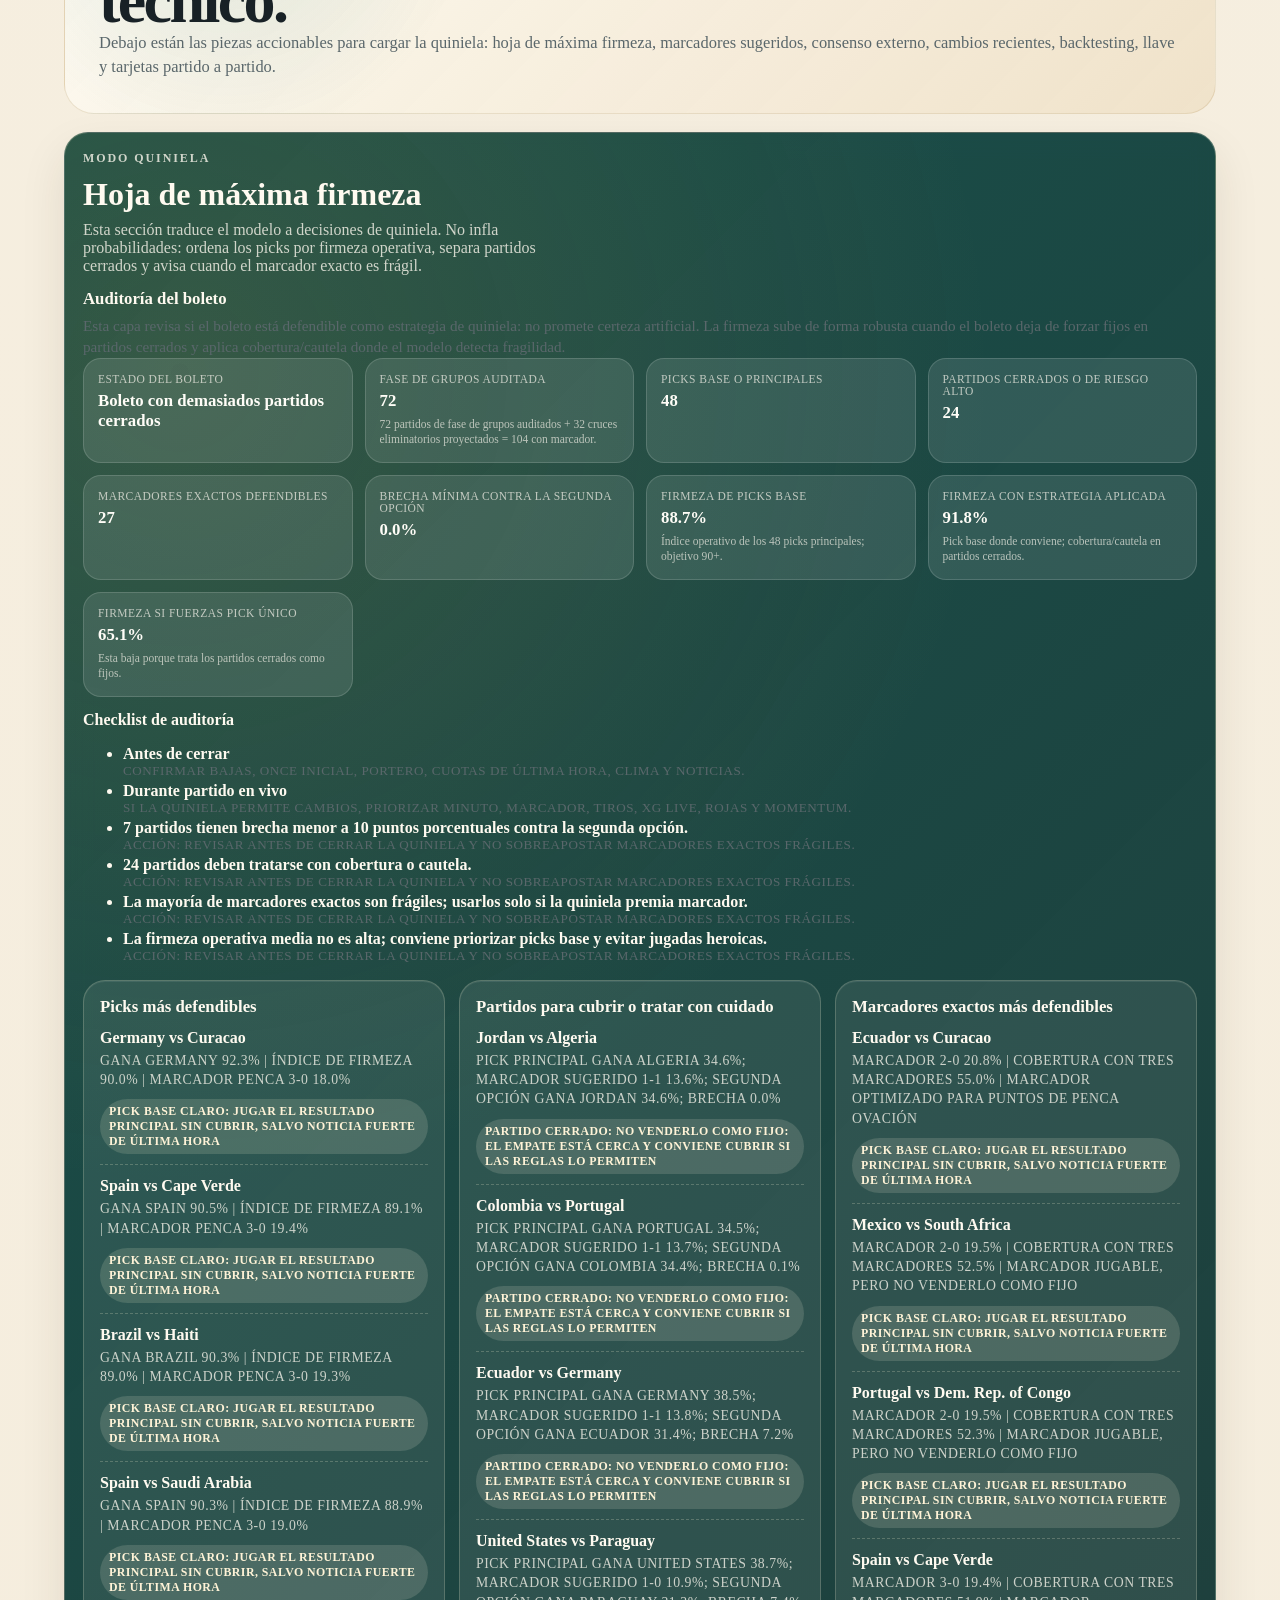
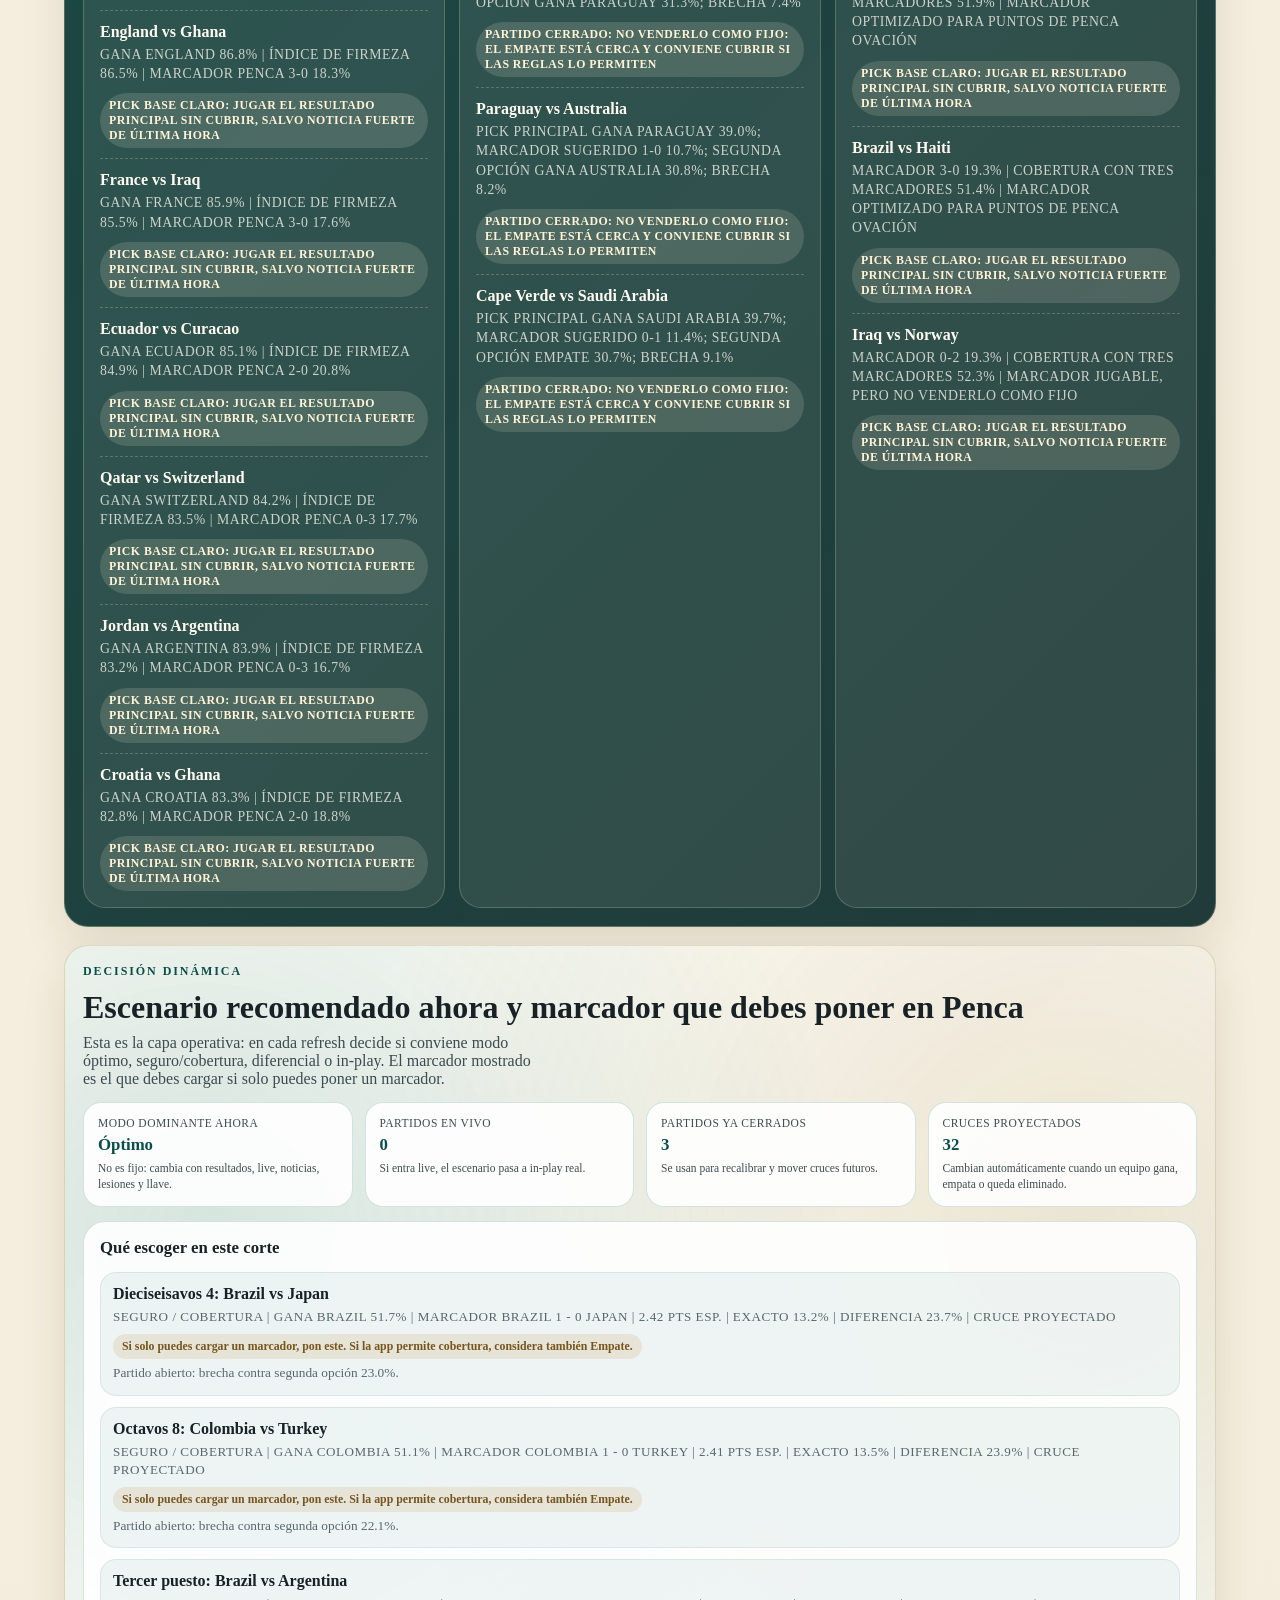
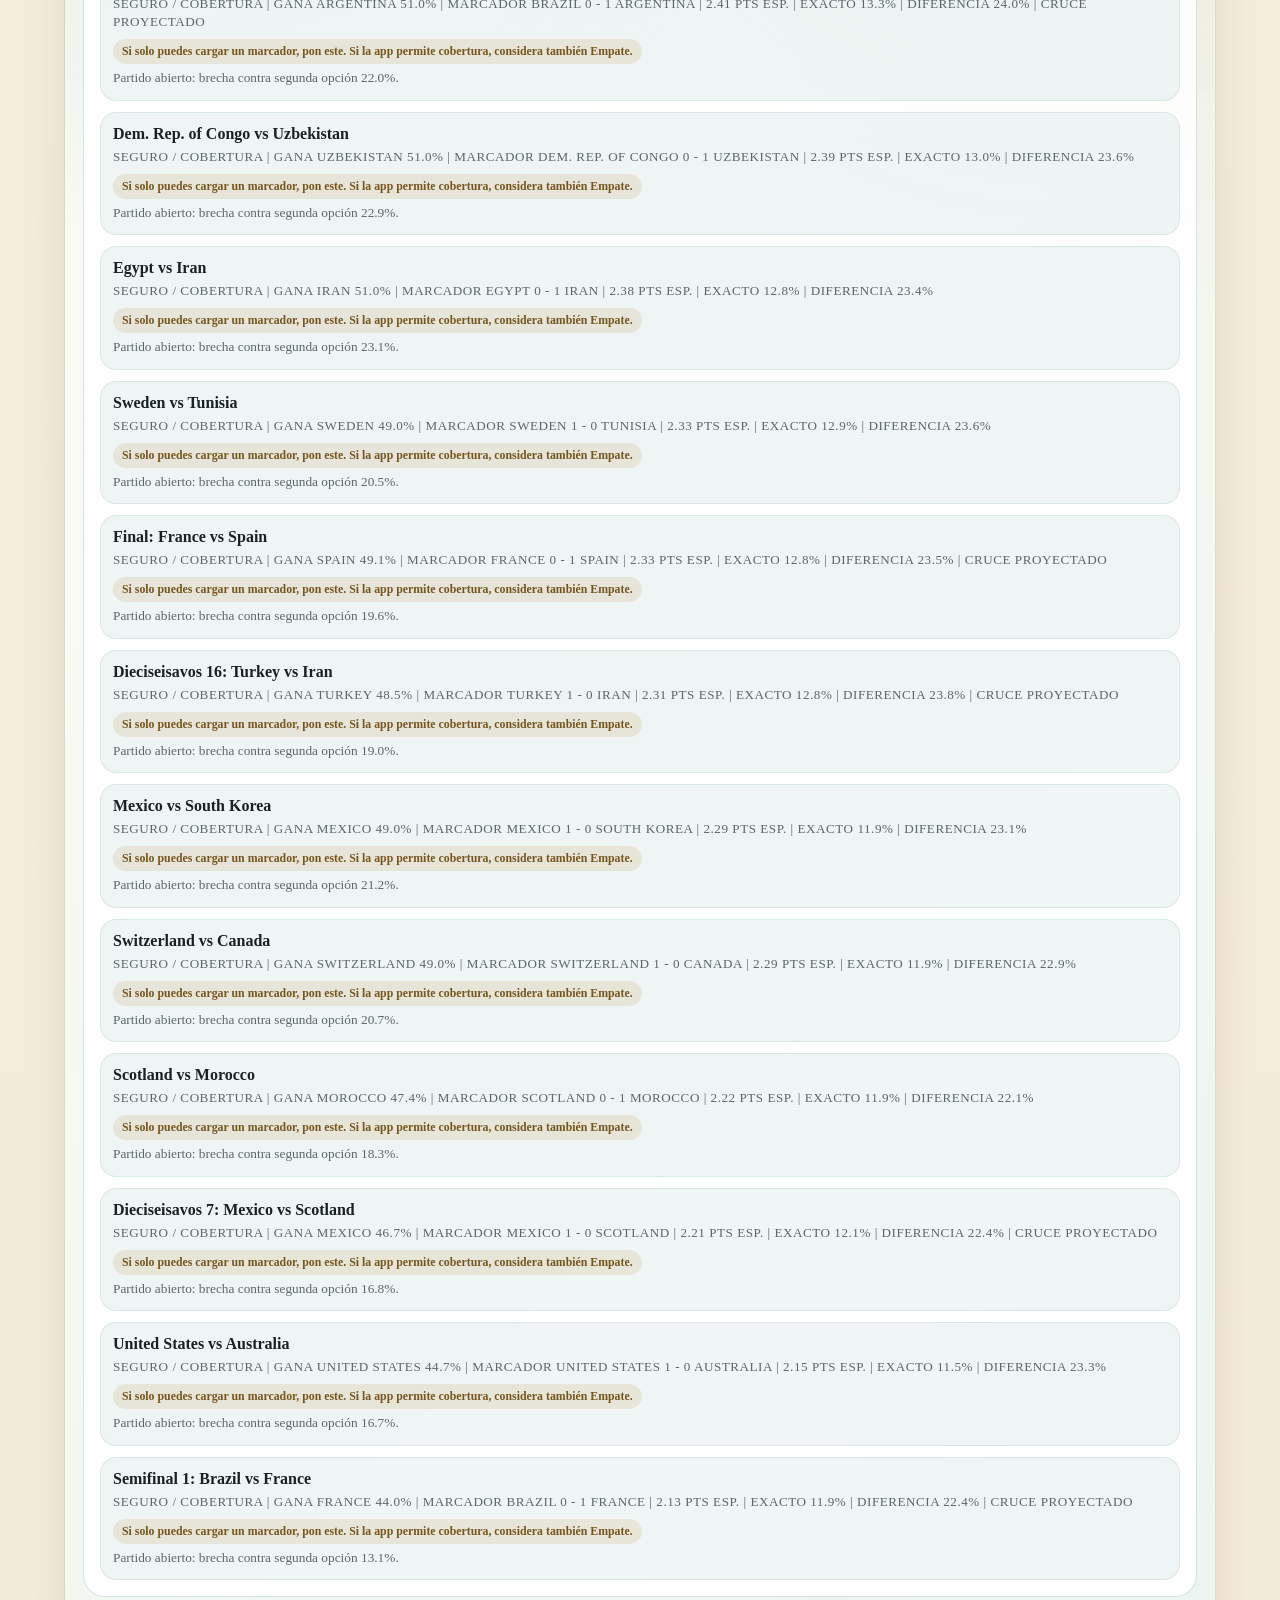
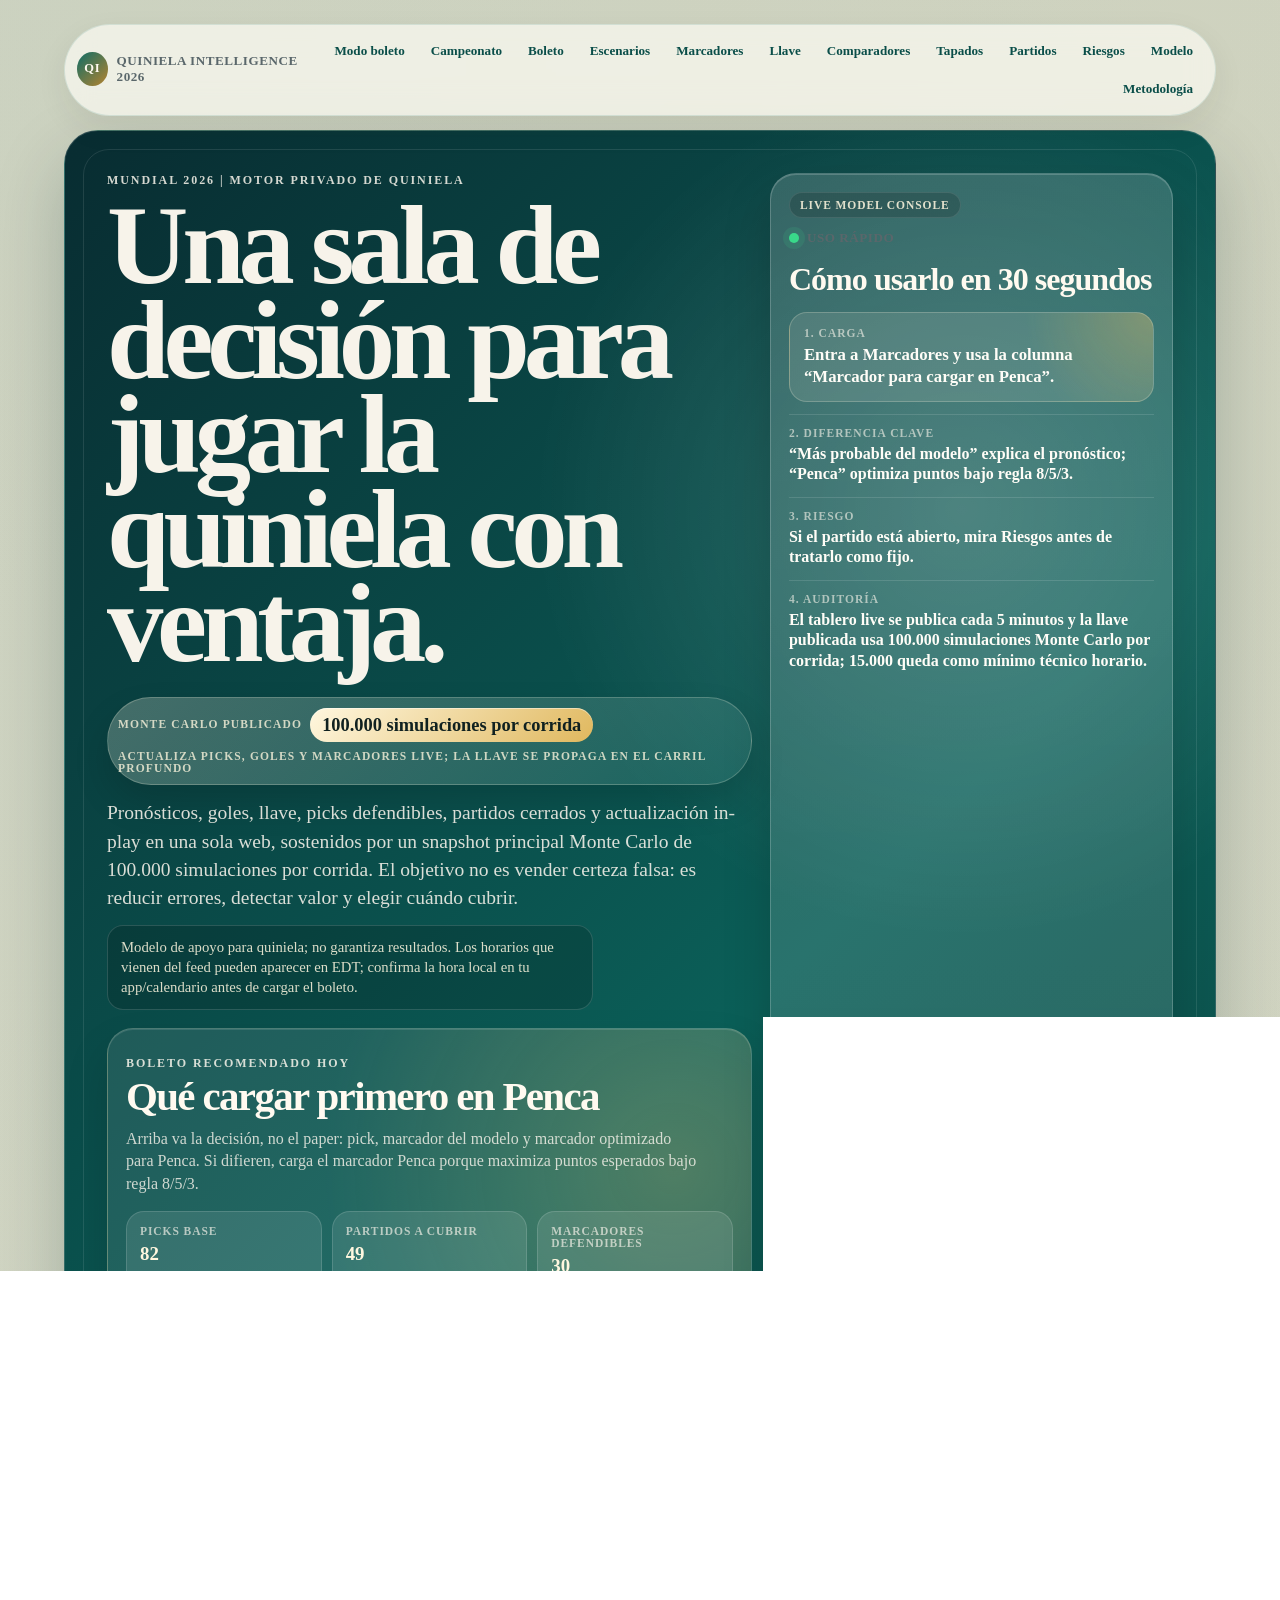
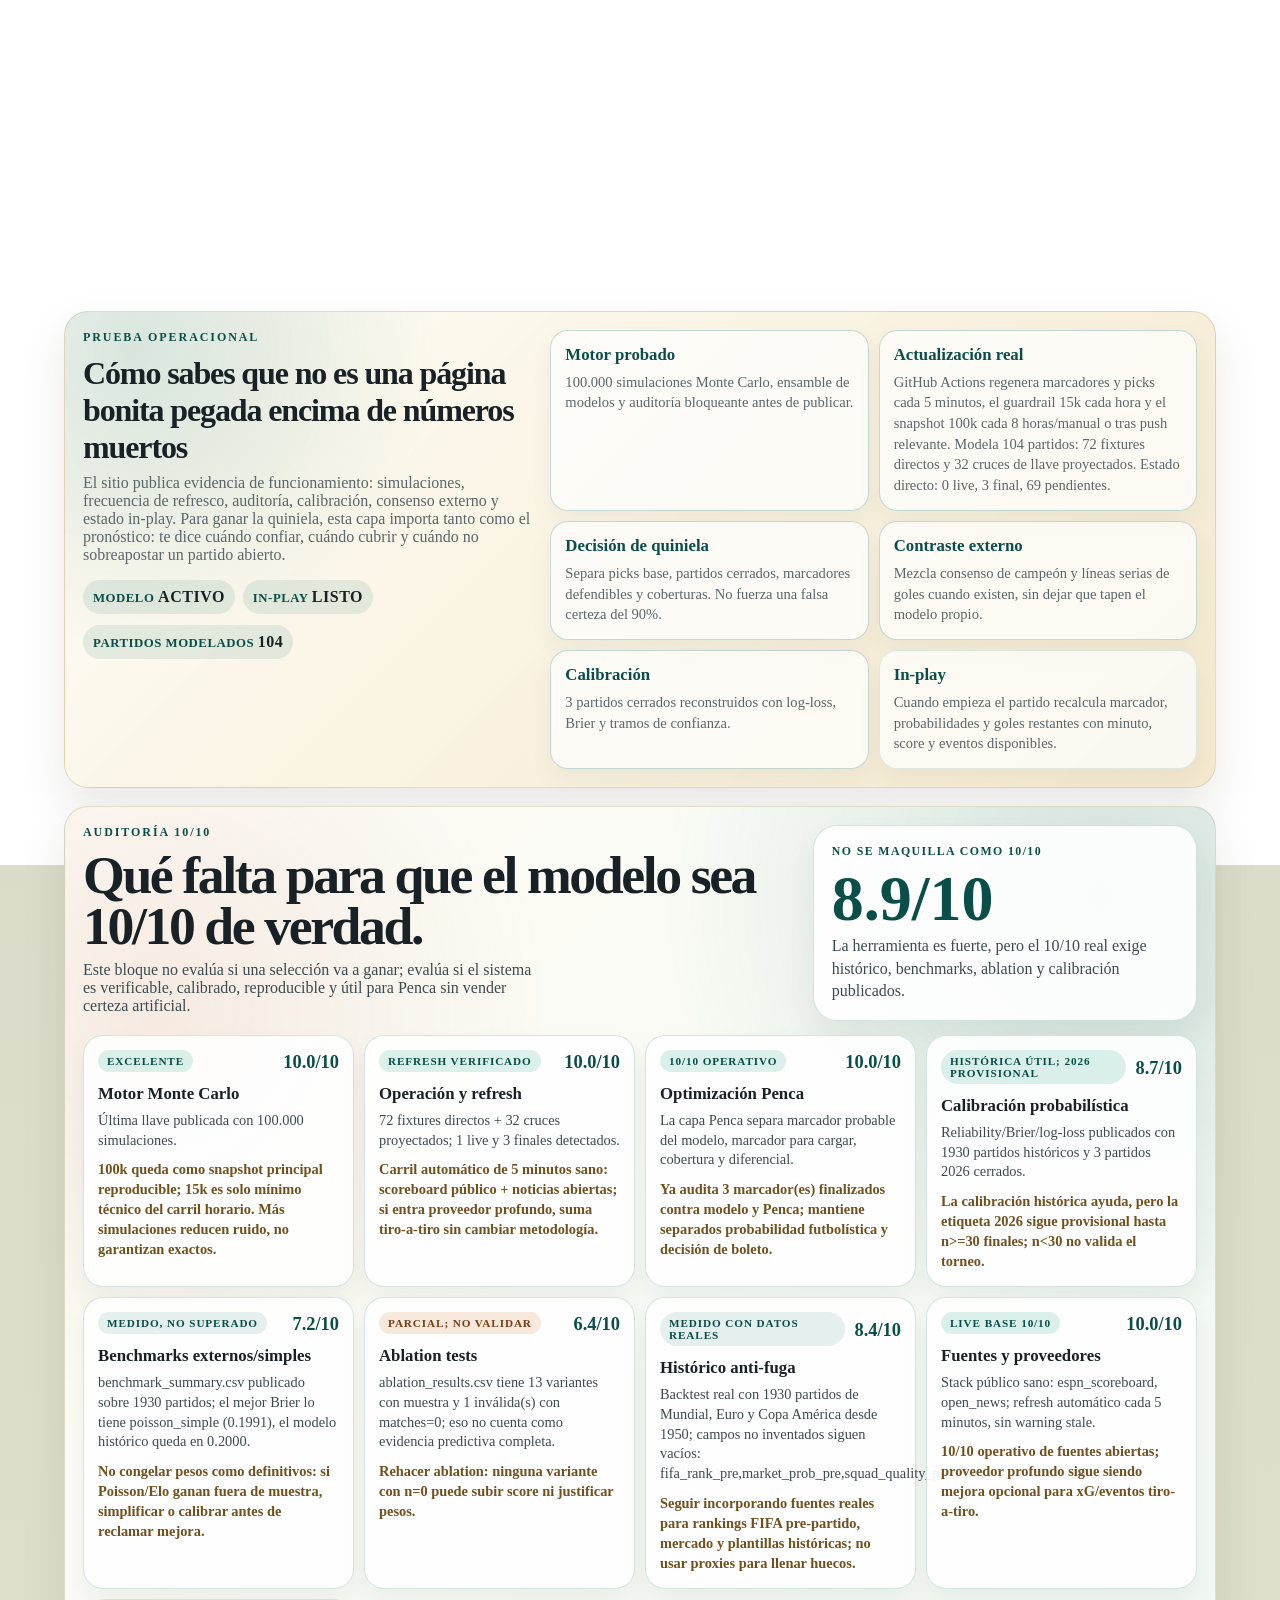
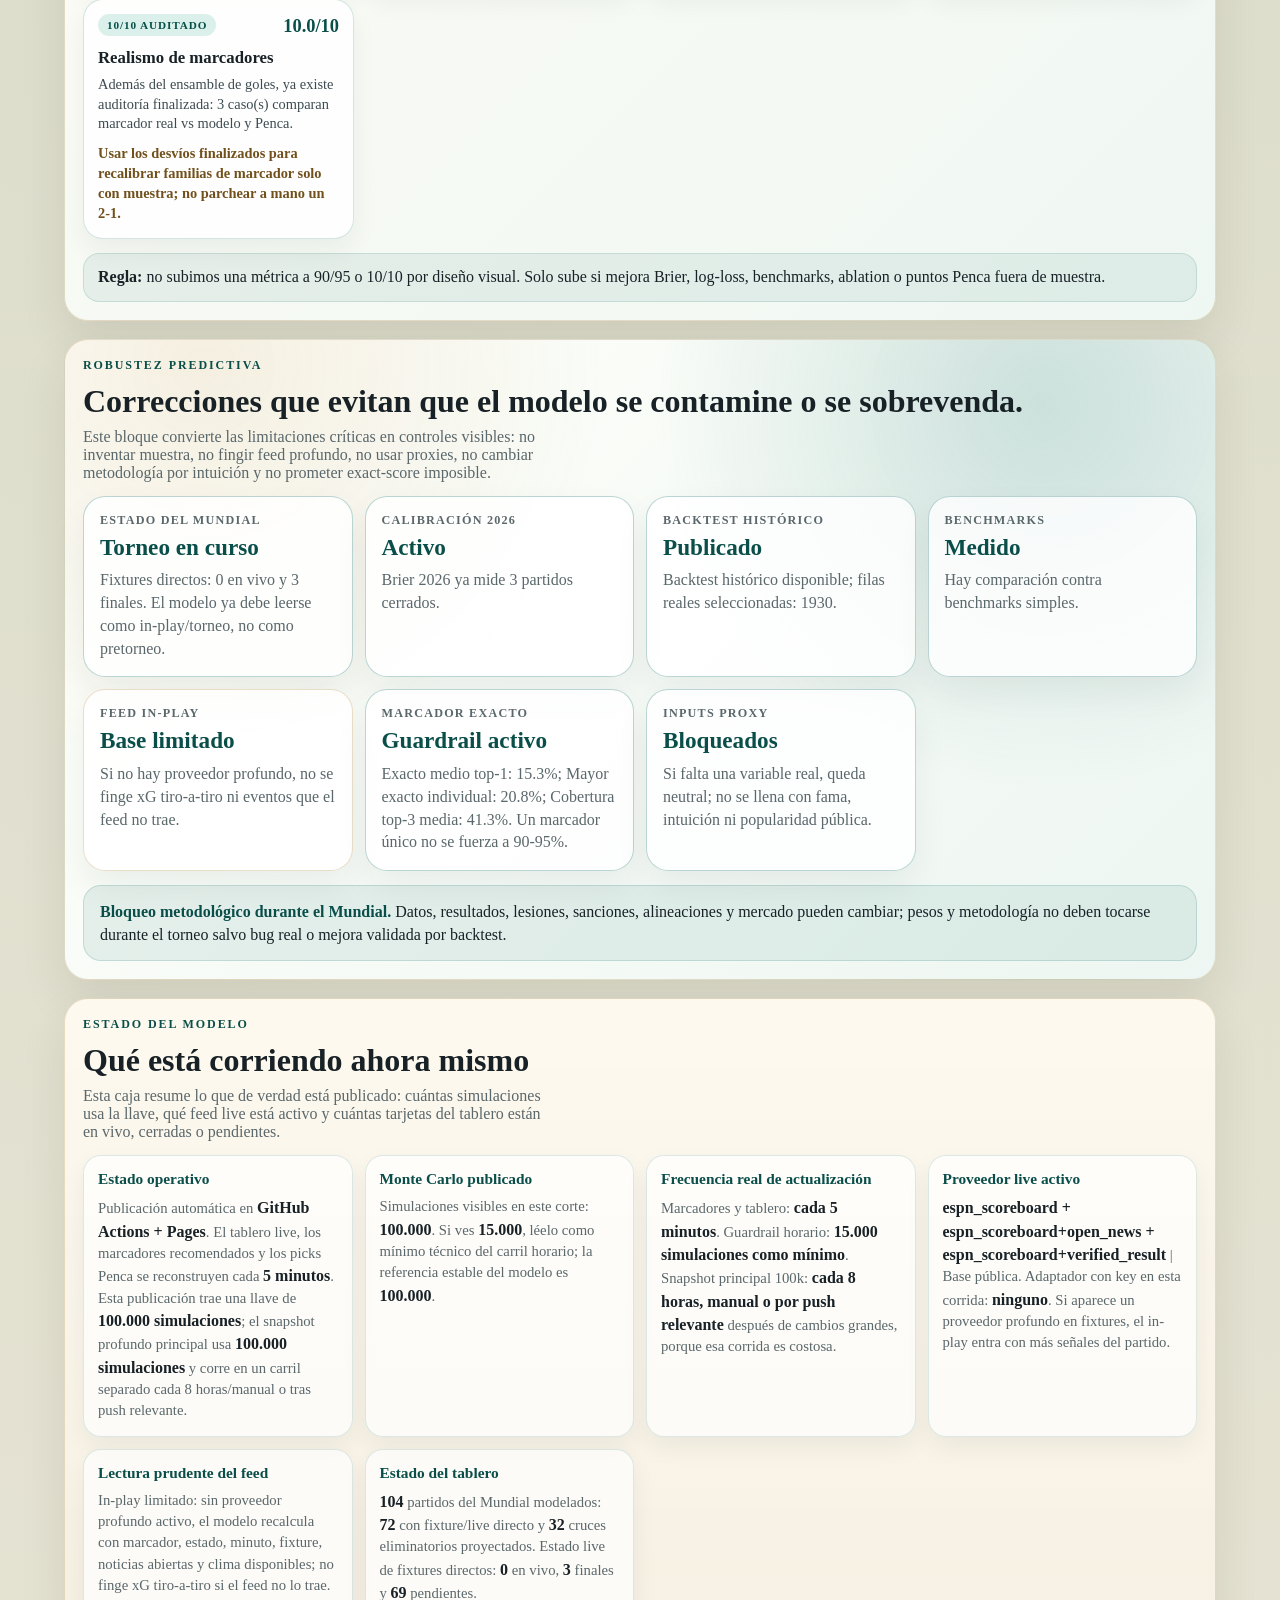
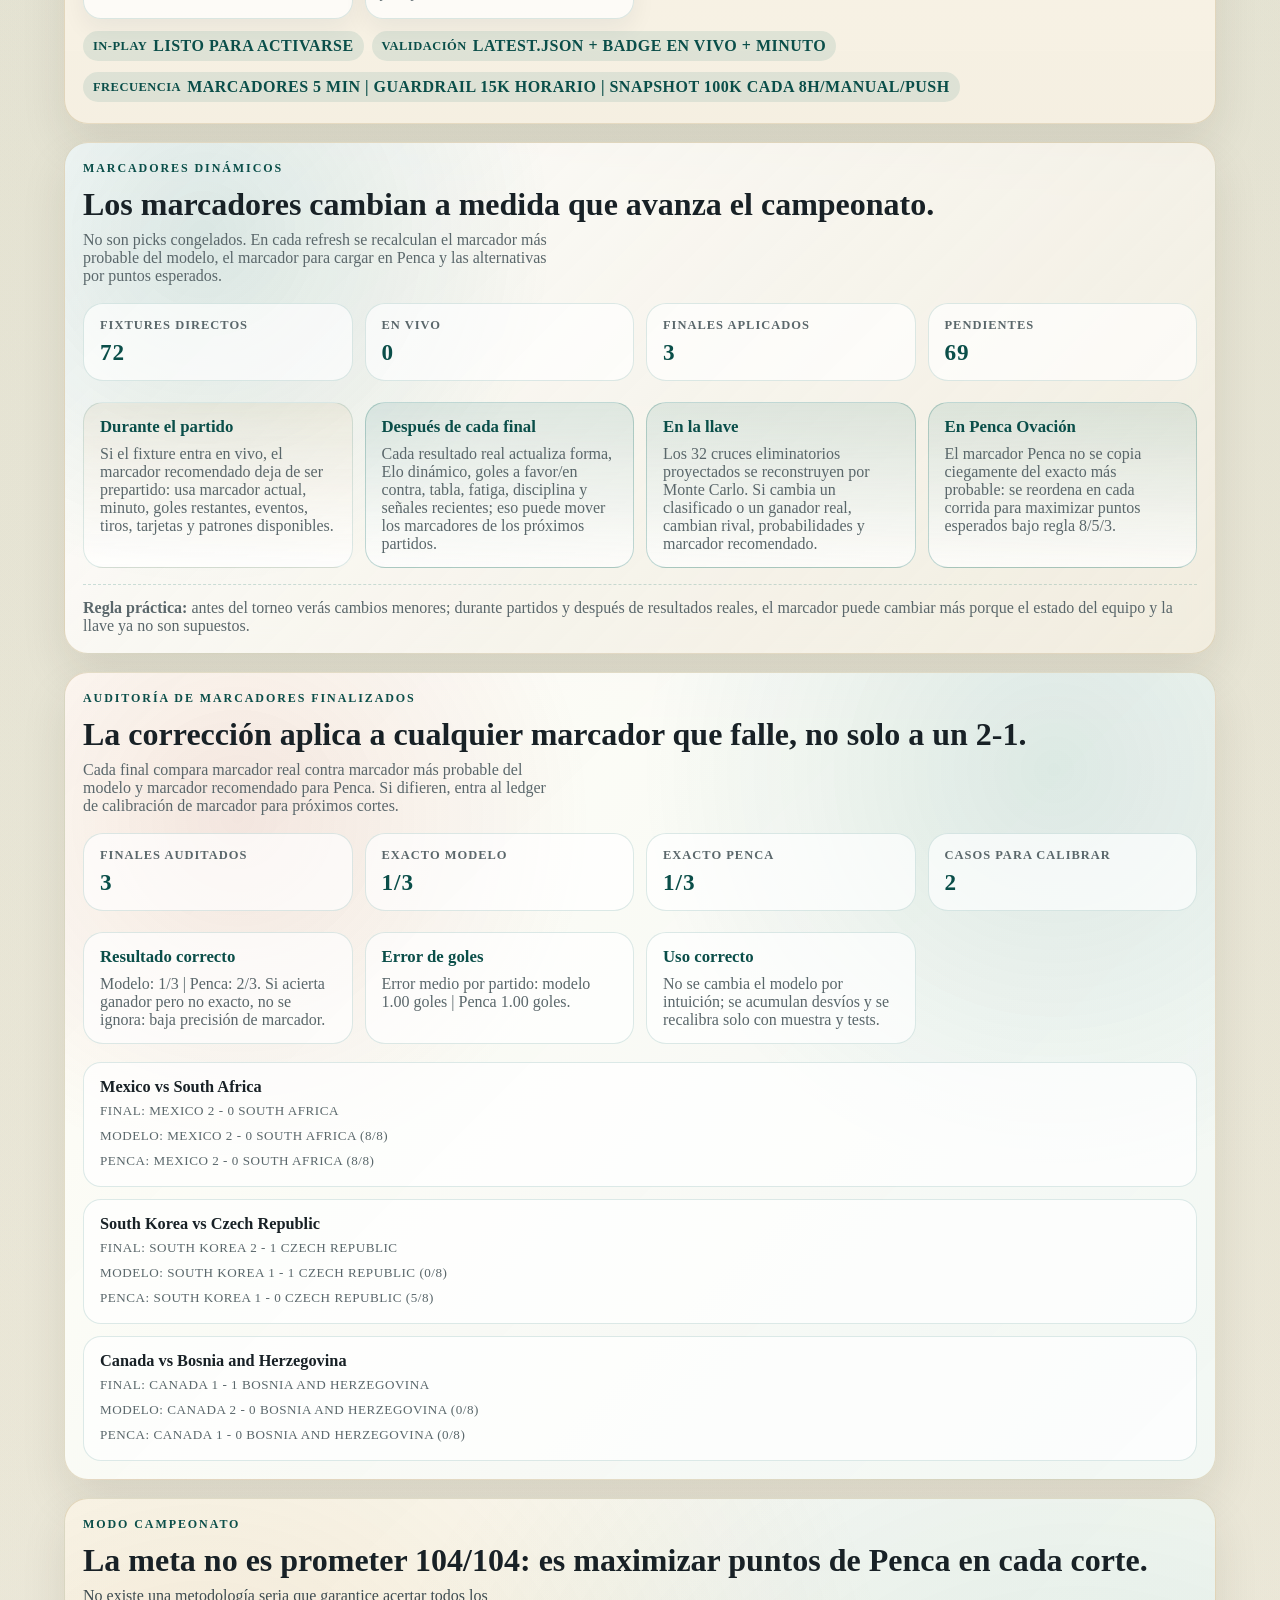
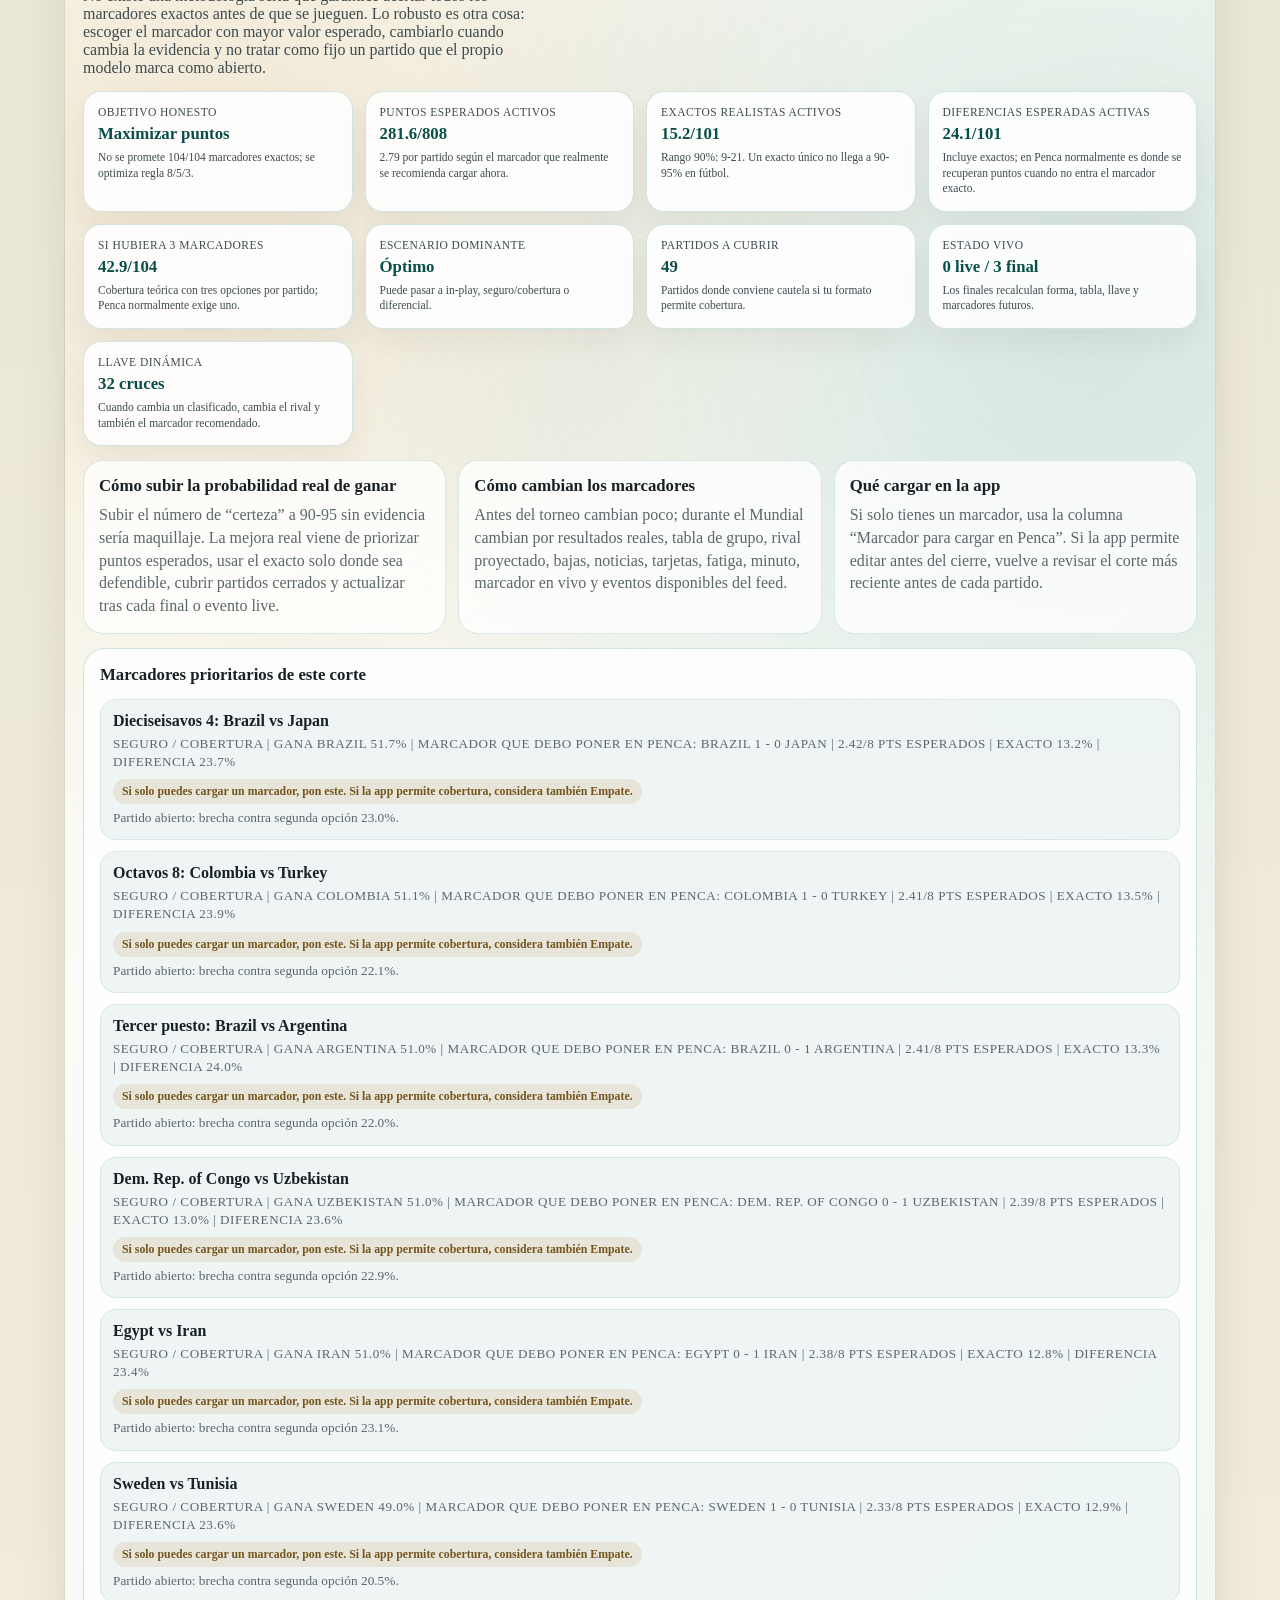
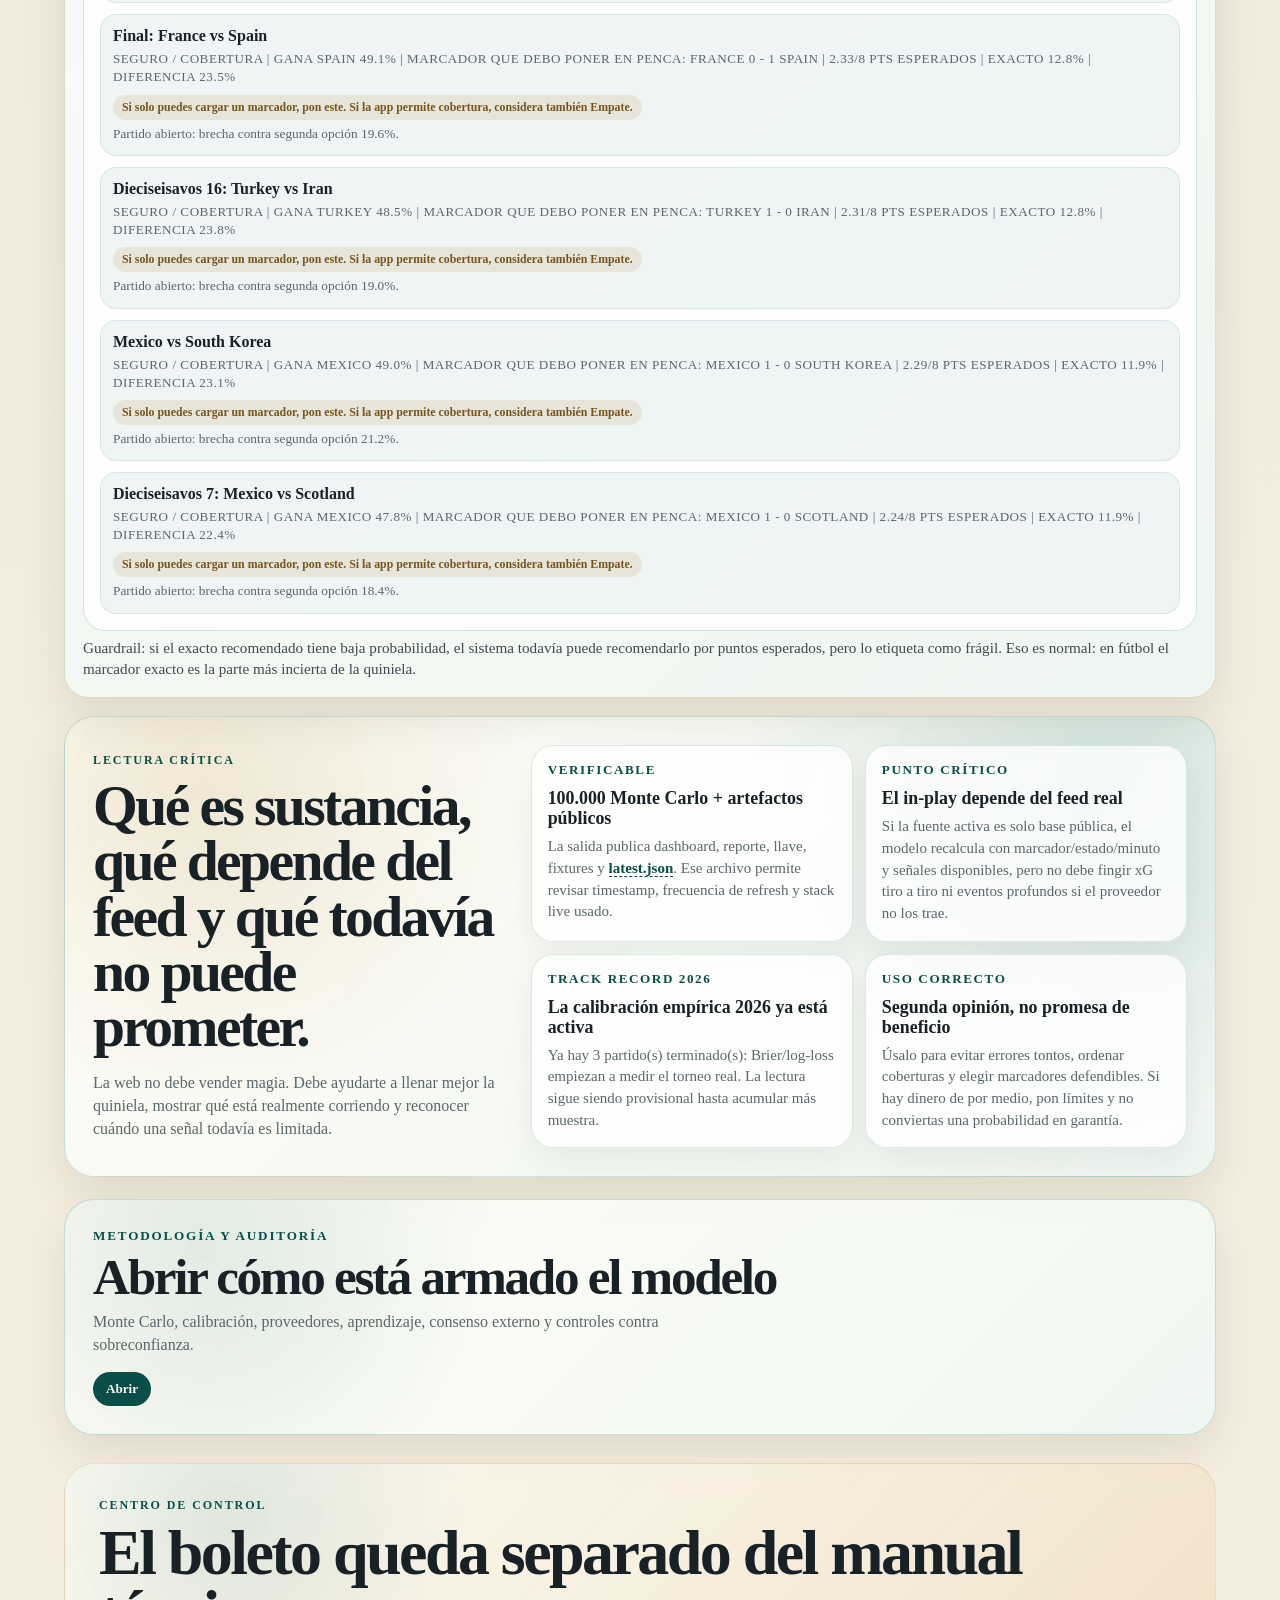
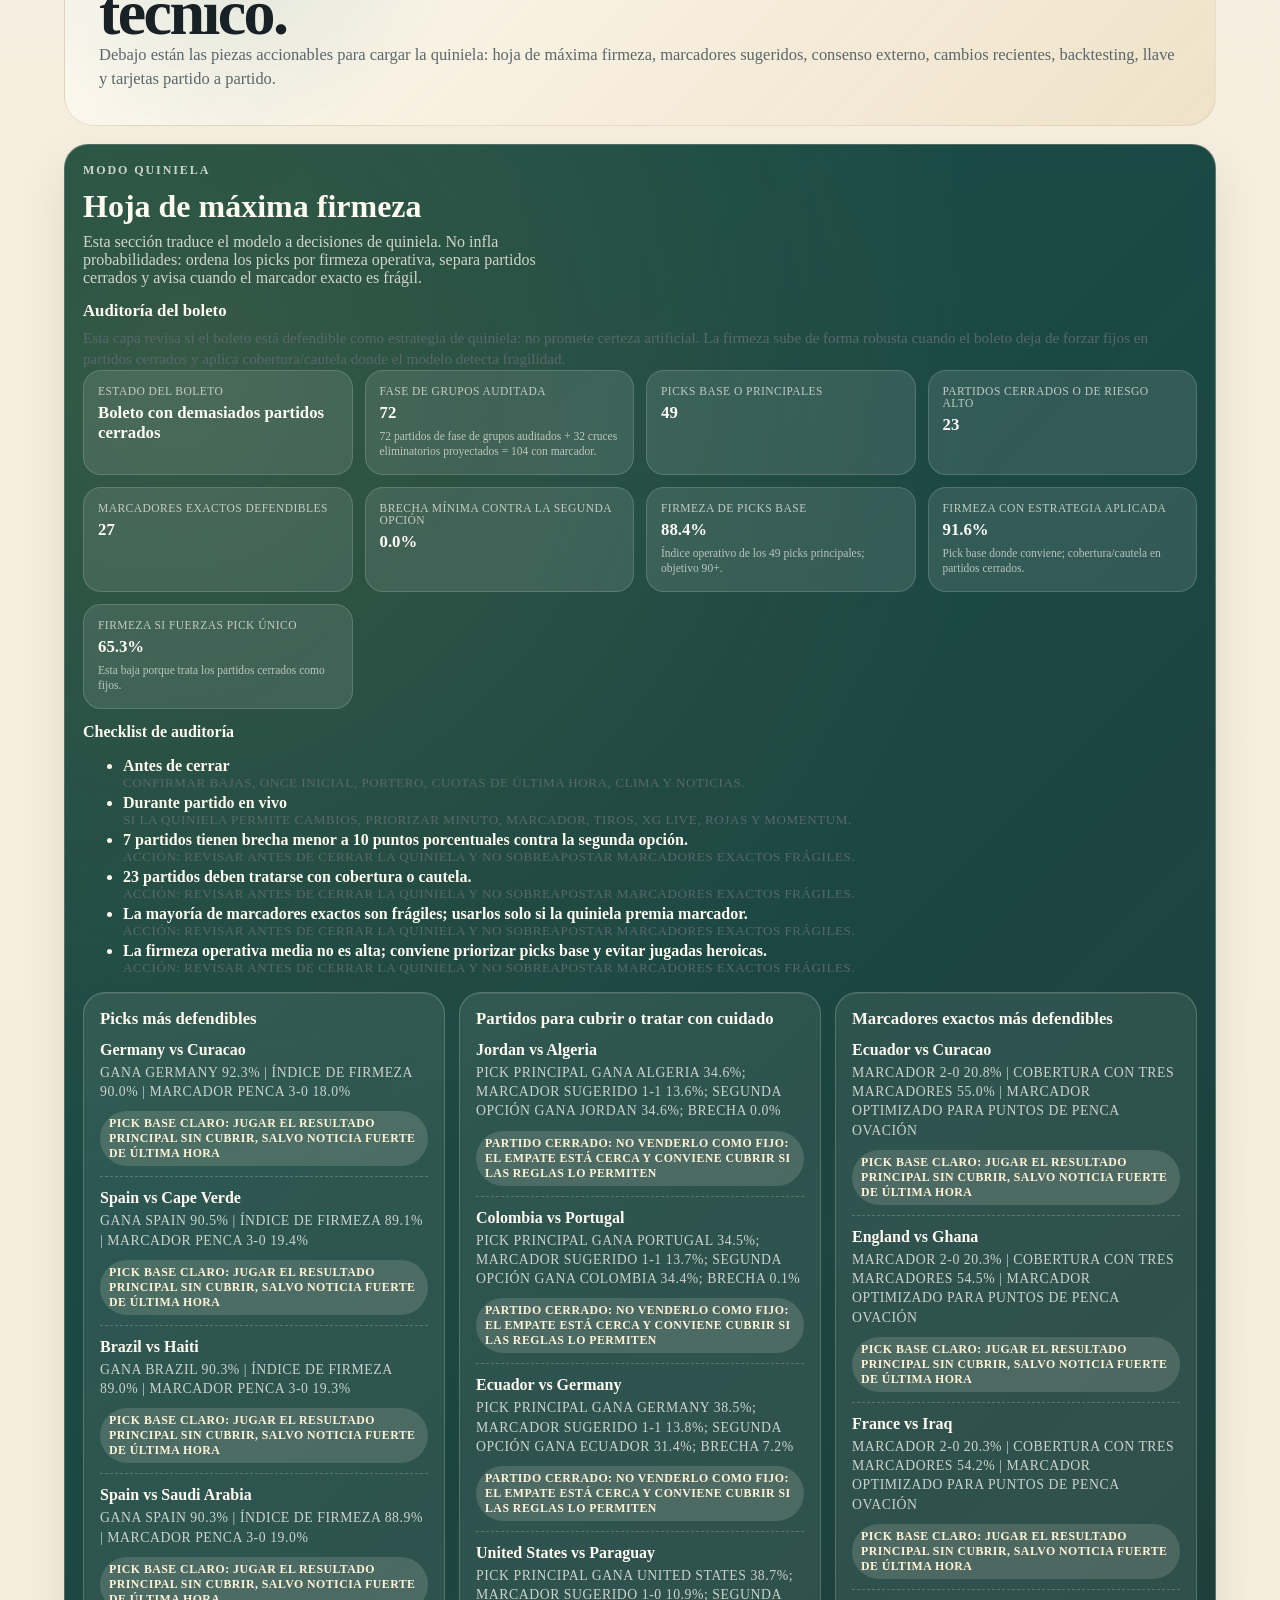
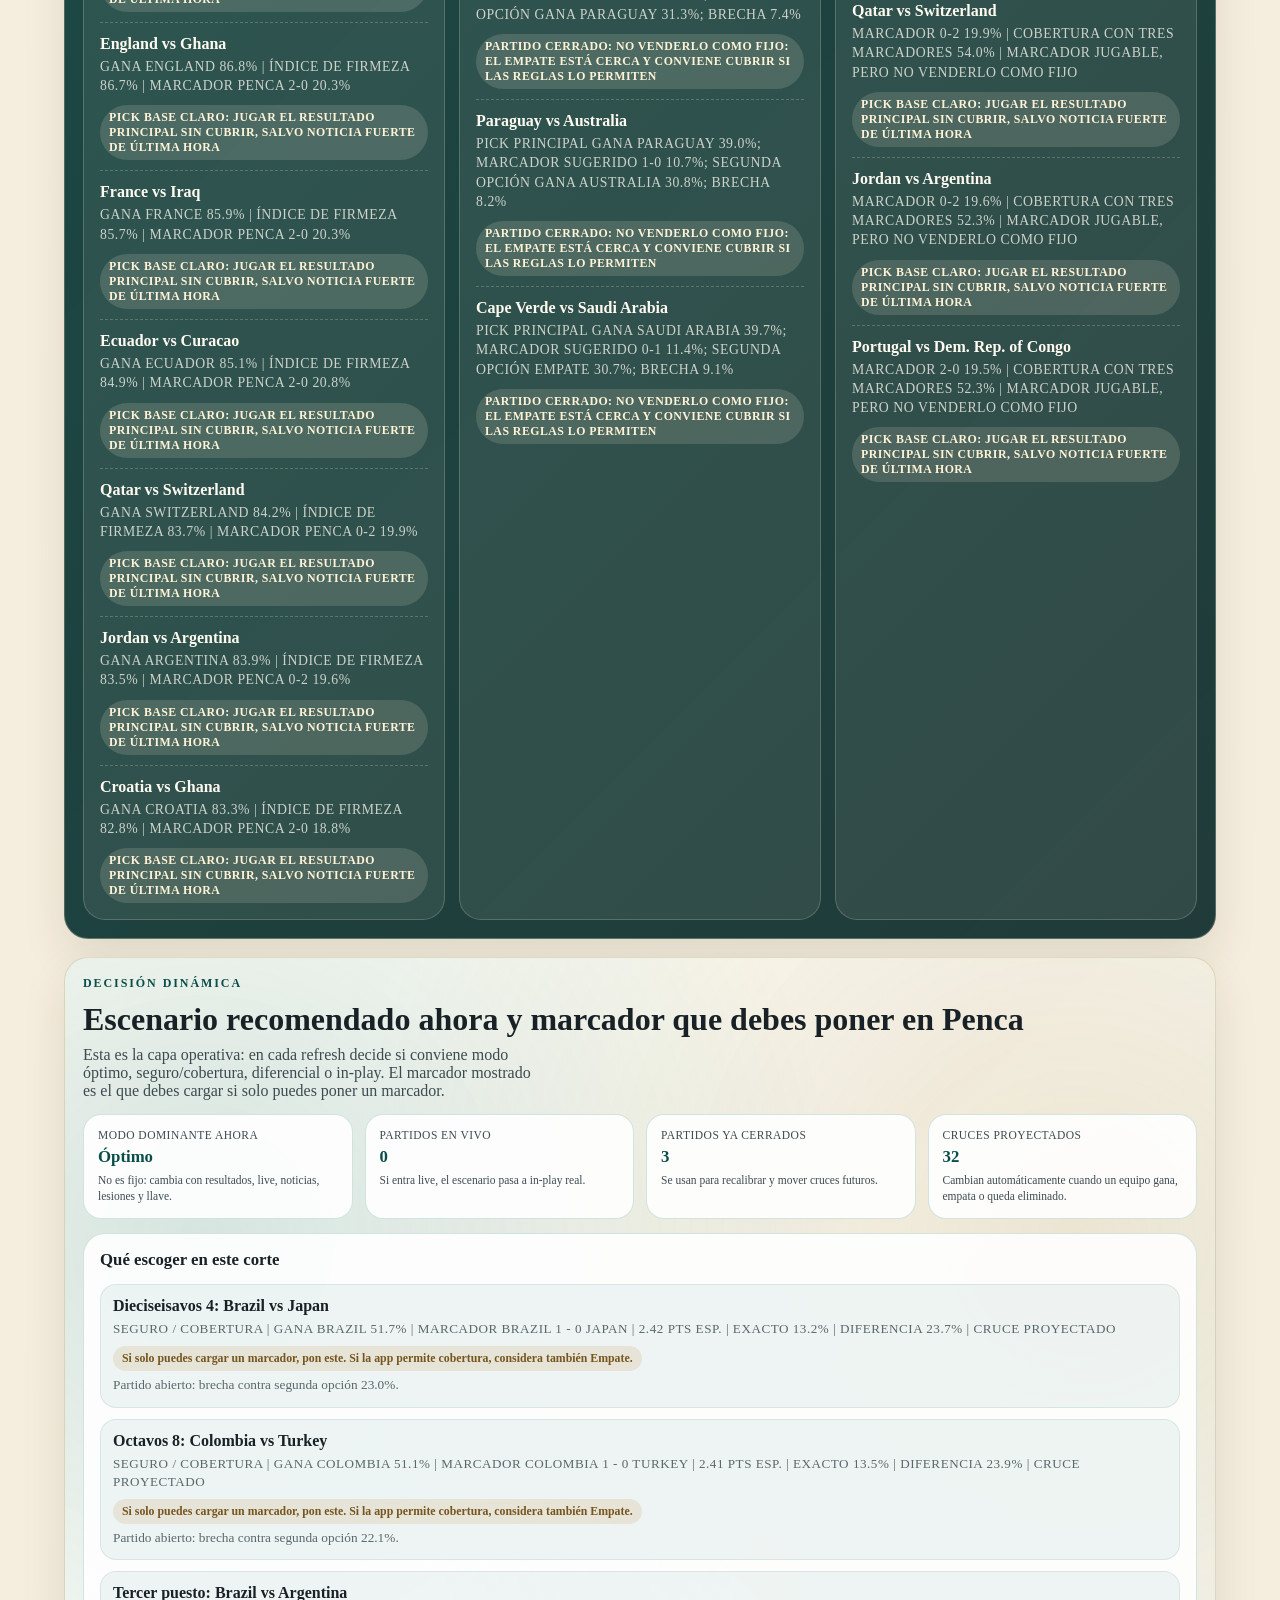
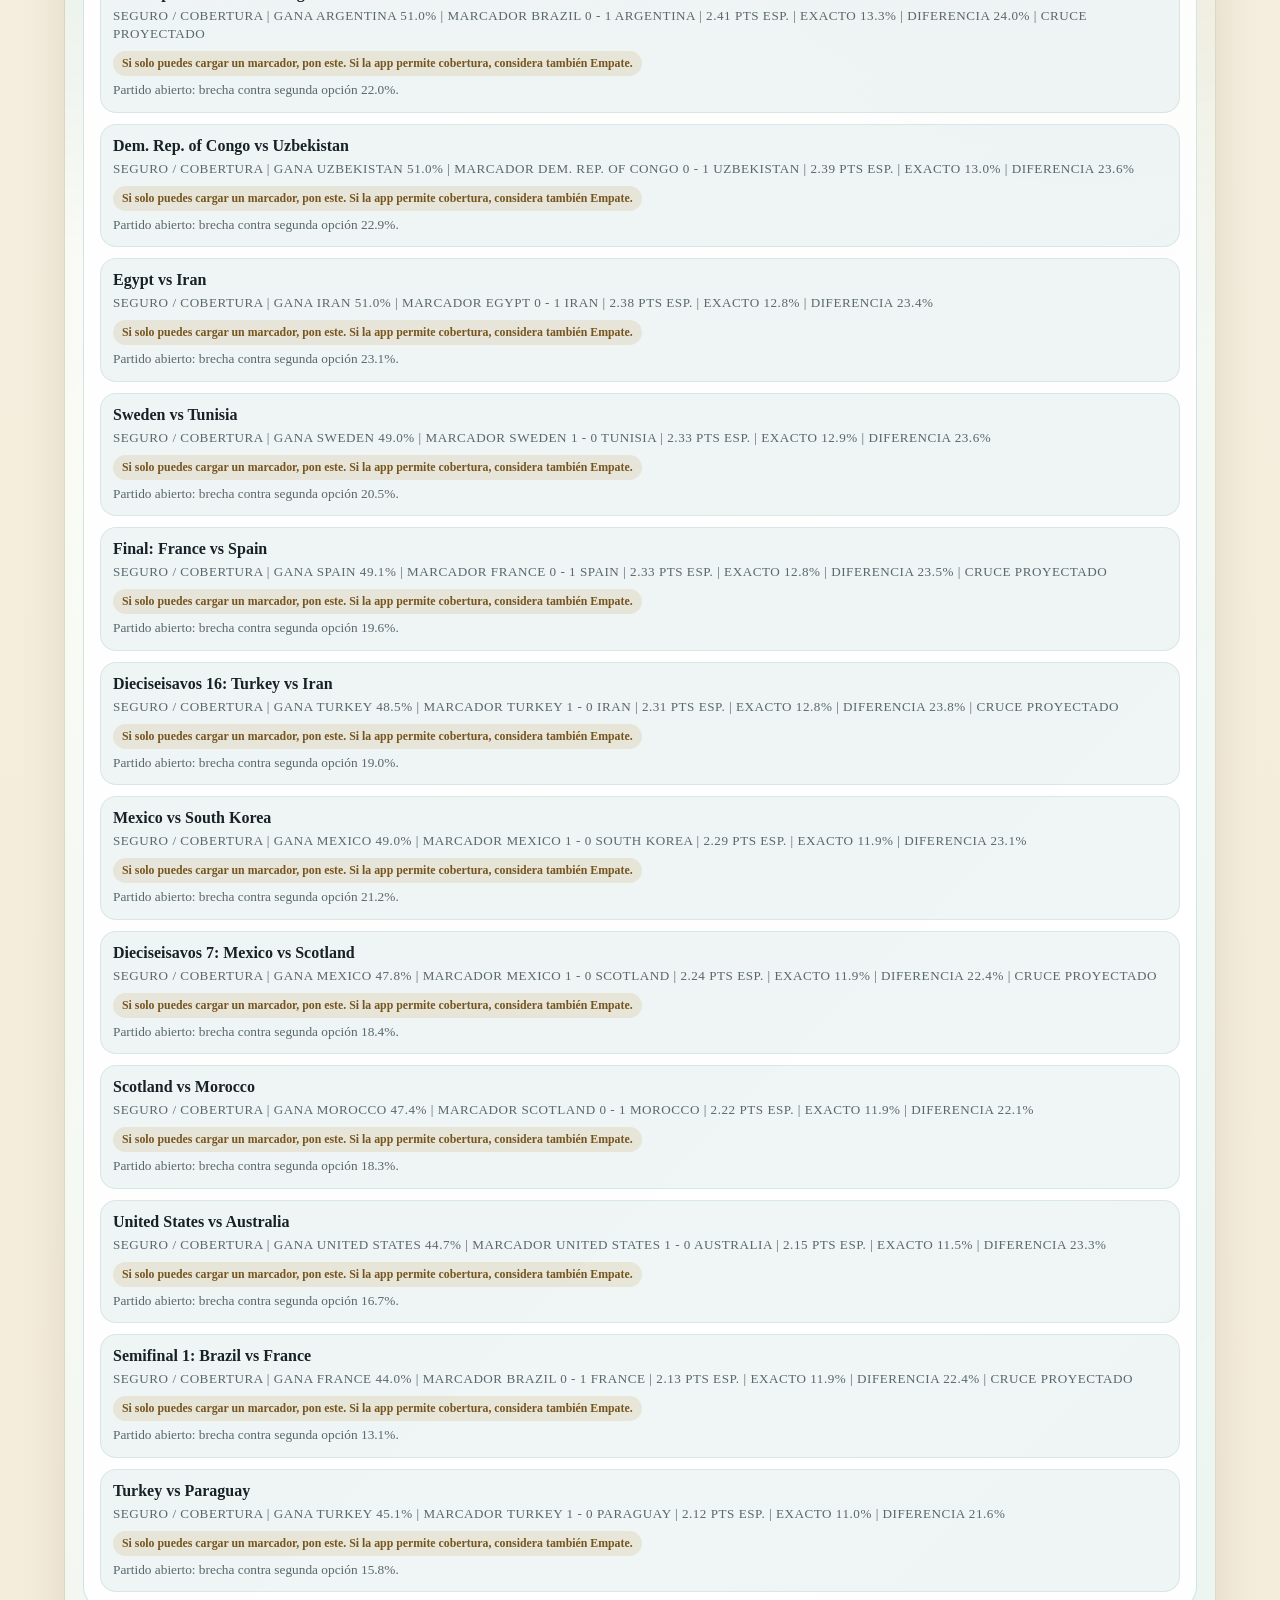
